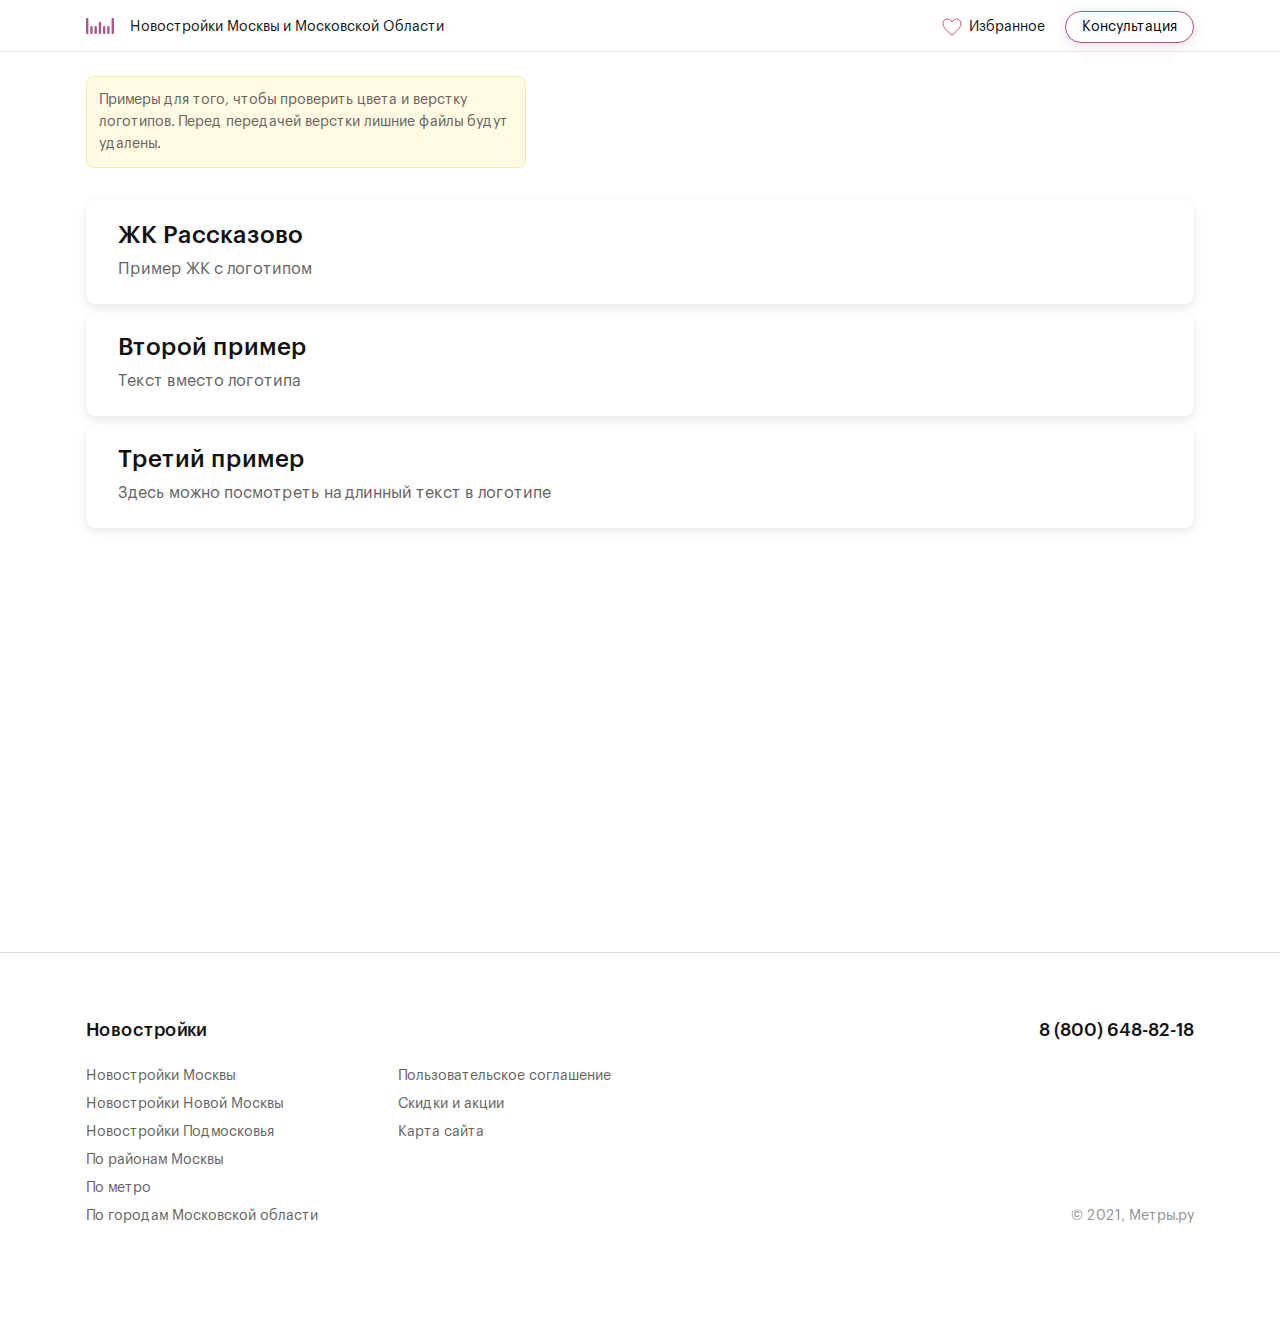
==== index.html @ 0f38384b "deploy" ====
<!DOCTYPE html>
<html lang="ru">
<head>
  <meta charset="utf-8">
  <meta http-equiv="X-UA-Compatible" content="IE=edge">
  <title>Home page</title>
  <meta name="theme-color" content="#fff">
  <meta name="apple-mobile-web-app-status-bar-style" content="black-translucent">
  <meta name="viewport"
        content="width=device-width, user-scalable=no, initial-scale=1.0, maximum-scale=1.0, minimum-scale=1.0">
  <link rel="shortcut icon" href="img/favicons/favicon.ico" type="image/x-icon">
  <link rel="icon" sizes="16x16" href="img/favicons/favicon-16x16.png" type="image/png">
  <link rel="icon" sizes="32x32" href="img/favicons/favicon-32x32.png" type="image/png">
  <link rel="apple-touch-icon-precomposed" href="img/favicons/apple-touch-icon-precomposed.png">
  <link rel="apple-touch-icon" href="img/favicons/apple-touch-icon.png">
  <link rel="apple-touch-icon" sizes="57x57" href="img/favicons/apple-touch-icon-57x57.png">
  <link rel="apple-touch-icon" sizes="60x60" href="img/favicons/apple-touch-icon-60x60.png">
  <link rel="apple-touch-icon" sizes="72x72" href="img/favicons/apple-touch-icon-72x72.png">
  <link rel="apple-touch-icon" sizes="76x76" href="img/favicons/apple-touch-icon-76x76.png">
  <link rel="apple-touch-icon" sizes="114x114" href="img/favicons/apple-touch-icon-114x114.png">
  <link rel="apple-touch-icon" sizes="120x120" href="img/favicons/apple-touch-icon-120x120.png">
  <link rel="apple-touch-icon" sizes="144x144" href="img/favicons/apple-touch-icon-144x144.png">
  <link rel="apple-touch-icon" sizes="152x152" href="img/favicons/apple-touch-icon-152x152.png">
  <link rel="apple-touch-icon" sizes="167x167" href="img/favicons/apple-touch-icon-167x167.png">
  <link rel="apple-touch-icon" sizes="180x180" href="img/favicons/apple-touch-icon-180x180.png">
  <link rel="apple-touch-icon" sizes="1024x1024" href="img/favicons/apple-touch-icon-1024x1024.png">
  <link rel="stylesheet" href="styles/main.min.css">

  <style>
    .homeP {
      margin: 24px 0 0;
      padding: 12px;
      border: 1px solid #f5eca1;
      background-color: #FFFAE2;
      max-width: 440px;
      font-size: 14px;
      color: var(--grey-2);
      border-radius: 8px;
    }

    .homeLinks {
      padding: 32px 0;
    }

    .homeLink {
      display: block;
      padding: 24px 32px;
      box-shadow: 0 3px 10px rgba(0, 0, 0, 0.1);
      margin: 0 0 8px;
      border-radius: 10px;
    }

    .homeLink:hover {
      box-shadow: 0 5px 10px rgba(0, 0, 0, 0.2);
    }

    .homeLink h4 {
      font-size: 24px;
      margin: 0 0 12px;
    }

    .homeLink p {
      color: var(--grey-2);
    }

  </style>
</head>
<body>
  <header class="headerTop">
  <div class="container headerTop__container">
    <a class="headerTop__logo" href=".">
      <img class="headerTop__logoImg" src="./img/svg/logo-metres.svg" alt="logo">
      <span class="headerTop__logoText">Новостройки Москвы и Московской Области</span>
    </a>
    <div class="headerTop__linksContainer">

      <!-- .headerTop__favorites--hasItems  — класс для избранного, когда не пусто    -->
      <a class="headerTop__favorites" href="#favorites">
        <svg class="headerTop__favoritesIcon" width="23" height="22" viewBox="0 0 23 22" fill="none"
             xmlns="http://www.w3.org/2000/svg">
          <path
            d="M9.33194 7.00627L9.99971 7.97161L10.6675 7.00632C11.5132 5.78398 12.8676 5 14.3884 5C16.9134 5 19 7.16201 19 9.87815C19 10.9324 18.4944 12.1732 17.6078 13.5054C16.7329 14.82 15.5511 16.1289 14.3456 17.2998C13.1438 18.4672 11.9387 19.478 11.0322 20.1978C10.6083 20.5345 10.2511 20.8064 9.99191 21C9.73366 20.8131 9.37912 20.5511 8.9589 20.2263C8.0537 19.5265 6.85025 18.5401 5.65017 17.3896C4.4466 16.2358 3.26713 14.9366 2.39395 13.6134C1.51173 12.2765 1 11.0017 1 9.87811C1 8.09755 1.54506 6.90847 2.33022 6.1592C3.12593 5.39985 4.26516 5 5.6111 5C7.13235 5 8.48642 5.78398 9.33194 7.00627Z"
            stroke="#B0558C"/>
          <path
            class="headerTop__favoritesIconDot"
            d="M22 4.5C22 6.433 20.433 8 18.5 8C16.567 8 15 6.433 15 4.5C15 2.567 16.567 1 18.5 1C20.433 1 22 2.567 22 4.5Z"
            fill="#EC3A3A" stroke="white" opacity="0" stroke-width="1.5"/>
        </svg>
        <span class="headerTop__favoritesText">Избранное</span>
      </a>
      <button class="headerTop__consultation">
        Консультация
      </button>
    </div>
  </div>
</header>

  <main>
    <div class="container">
      <p class="homeP">
        Примеры для того, чтобы проверить цвета и верстку логотипов. Перед передачей верстки лишние файлы будут удалены.
      </p>
      <div class="homeLinks">
        <a class="homeLink" href="jk-template.html">
          <h4>ЖК Рассказово</h4>
          <p>Пример ЖК с логотипом</p>
        </a>
        <a class="homeLink" href="test-jk-1.html">
          <h4>Второй пример</h4>
          <p>Текст вместо логотипа</p>
        </a>
        <a class="homeLink" href="test-jk-2.html">
          <h4>Третий пример</h4>
          <p>Здесь можно посмотреть на длинный текст в логотипе</p>
        </a>
      </div>
    </div>
  </main>
  <footer class="footer">
  <div class="container footer__container">

    <div class="footer__listsWrapper">
      <div class="footer__coreListWrapper">
        <span class="footer__listTitle">Новостройки</span>
        <ul class="footer__list">
          <li class="footer__listItem">
            <a class="footer__listLink" href="">Новостройки Москвы</a>
          </li>
          <li class="footer__listItem">
            <a class="footer__listLink" href="">Новостройки Новой Москвы</a>
          </li>
          <li class="footer__listItem">
            <a class="footer__listLink" href="">Новостройки Подмосковья</a>
          </li>
          <li class="footer__listItem">
            <a class="footer__listLink" href="">По районам Москвы</a>
          </li>
          <li class="footer__listItem">
            <a class="footer__listLink" href="">По метро</a>
          </li>
          <li class="footer__listItem">
            <a class="footer__listLink" href="">По городам Московской области</a>
          </li>
        </ul>
      </div>

      <div class="footer__extraListWrapper">
        <ul class="footer__list">
          <li class="footer__listItem">
            <a class="footer__listLink" href="">Пользовательское соглашение</a>
          </li>
          <li class="footer__listItem">
            <a class="footer__listLink" href="">Скидки и акции</a>
          </li>
          <li class="footer__listItem">
            <a class="footer__listLink" href="">Карта сайта</a>
          </li>
        </ul>
      </div>
    </div>

    <a class="footer__phone" href="+78006488218">8 (800) 648-82-18</a>

    <span class="footer__copy">&copy;&nbsp;2021, Метры.ру</span>
  </div>
</footer>

  <script src="js/main.min.js"></script>
  <script src="js/homepage.min.js"></script>
  <script src="js/vendor.min.js"></script>
</body>
</html>
---- styles/main.min.css ----
html{line-height:1.15;-webkit-text-size-adjust:100%}main{display:block;overflow-x:hidden;min-height:100vh;padding:0 0 64px}h1{font-size:2em}hr{box-sizing:content-box;height:0;overflow:visible}code,kbd,pre,samp{font-family:monospace,monospace;font-size:1em}a{background-color:transparent;color:inherit;text-decoration:none}abbr[title]{border-bottom:none;text-decoration:underline;-webkit-text-decoration:underline dotted;text-decoration:underline dotted}b,strong{font-weight:bolder}small{font-size:80%}sub,sup{font-size:75%;line-height:0;position:relative;vertical-align:baseline}sub{bottom:-.25em}img{border-style:none;display:block;max-width:100%}button,input,optgroup,select,textarea{font-family:inherit;font-size:100%;line-height:1.15;margin:0}button,input{overflow:visible}button,select{text-transform:none}[type=button],[type=reset],[type=submit],button{-webkit-appearance:button}[type=button]::-moz-focus-inner,[type=reset]::-moz-focus-inner,[type=submit]::-moz-focus-inner,button::-moz-focus-inner{border-style:none;padding:0}[type=button]:-moz-focusring,[type=reset]:-moz-focusring,[type=submit]:-moz-focusring,button:-moz-focusring{outline:ButtonText dotted 1px}legend{box-sizing:border-box;color:inherit;display:table;max-width:100%;padding:0;white-space:normal}progress{vertical-align:baseline}textarea{overflow:auto}[type=checkbox],[type=radio]{box-sizing:border-box;padding:0}[type=number]::-webkit-inner-spin-button,[type=number]::-webkit-outer-spin-button{height:auto}[type=search]{-webkit-appearance:textfield;outline-offset:-2px}[type=search]::-webkit-search-decoration{-webkit-appearance:none}::-webkit-file-upload-button{-webkit-appearance:button;font:inherit}details{display:block}summary{display:list-item}[hidden],template{display:none}@font-face{font-family:'Graphik LCG';font-style:normal;font-weight:600;src:url(../fonts/GraphikLCG-Semibold.woff2) format("woff2"),url(../fonts/GraphikLCG-Semibold.woff) format("woff")}@font-face{font-family:'Graphik LCG';font-style:normal;font-weight:500;src:url(../fonts/GraphikLCG-Medium.woff2) format("woff2"),url(../fonts/GraphikLCG-Medium.woff) format("woff")}@font-face{font-family:'Graphik LCG';font-style:normal;font-weight:400;src:url(../fonts/GraphikLCG-Regular.woff2) format("woff2"),url(../fonts/GraphikLCG-Regular.woff) format("woff")}:root{--hover-percentage:50%;--disable-precentage:60%;--main-color:hsl(324, 37%, 51%);--main-shadow:0 3px 12px rgba(176, 85, 140, 0.2);--jk-color:hsl(324, 37%, 51%);--jk-color-hover:hsl(324, 37%, var(--hover-percentage));--jk-color-disable:hsl(324, 37%, var(--disable-precentage));--grey-1:#121212;--grey-2:#656161;--grey-3:#919191;--grey-4:#D6D6D6;--grey-5:#eaeaea;--grey-6:rgba(222, 222, 222, 0.9);--white:#FFF;--grey-shadow:0 3px 10px rgba(0, 0, 0, 0.1)}body.rasskazovo{--jk-color:hsl(43, 64%, 44%);--jk-color-hover:hsl(43, 64%, var(--hover-percentage));--jk-color-disable:hsl(43, 64%, var(--disable-precentage));--jk-color-shadow:0 3px 12px hsla(43, 64%, 44%, 30%)}body.testJk-1{--jk-color:hsl(187, 63%, 57%);--jk-color-hover:hsl(187, 63%, var(--hover-percentage));--jk-color-disable:hsl(187, 63%, var(--disable-precentage));--jk-color-shadow:0 3px 12px hsla(187, 63%, 57%, 30%)}body.testJk-2{--jk-color:hsl(4, 86%, 54%);--jk-color-hover:hsl(4, 86%, var(--hover-percentage));--jk-color-disable:hsl(4, 86%, var(--disable-precentage));--jk-color-shadow:0 3px 12px hsla(4, 86%, 54%, 30%)}*,::after,::before{box-sizing:border-box;padding:0;margin:0}body{margin:0;font-family:'Graphik LCG',sans-serif;font-size:16px;line-height:22px;-webkit-font-smoothing:antialiased;-moz-osx-font-smoothing:grayscale;color:var(--grey-1)}body.lock{overflow:hidden}.container{max-width:1172px;padding:0 32px;margin:0 auto}h1,h2,h3,h4,h5,h6{font-weight:500;margin:0}ul{list-style:none}button{cursor:pointer;background:0 0;border:none;outline:0}button:active{color:inherit}sup{top:-.5em;font-size:.7em}fieldset{padding:0;border:none}.swiper-container .swiper-button-next.swiper-button-disabled,.swiper-container .swiper-button-prev.swiper-button-disabled{opacity:.5}.swiper-container>*,.swiper-container>*>*,.swiper-container>*>*>*{-webkit-user-select:none;-moz-user-select:none;-ms-user-select:none;user-select:none}.container .swiper-button-next,.container .swiper-button-prev{width:38px;height:38px;border-radius:50%}.container .swiper-button-next::after,.container .swiper-button-prev::after{content:none}.baseDoubleRangeInput .noUi-target{background:var(--grey-4);border:none;box-shadow:none;padding:0 28px 0 12px;height:1px}.baseDoubleRangeInput .noUi-horizontal .noUi-handle{width:16px;height:16px;border:none;background-color:var(--jk-color);border-radius:50%;box-shadow:none;outline:0;cursor:pointer;transition:transform .15s,background-color .15s}.baseDoubleRangeInput .noUi-horizontal .noUi-handle::after,.baseDoubleRangeInput .noUi-horizontal .noUi-handle::before{content:none}.baseDoubleRangeInput .noUi-horizontal .noUi-handle:hover{background-color:var(--jk-color-hover);transform:scale(1.2)}.baseDoubleRangeInput .noUi-connect{background:var(--jk-color)}.markList{display:flex;flex-direction:column;margin:24px 0}.markList__item{position:relative;margin:8px 0;padding-left:16px}.markList__item::before{content:"";position:absolute;left:0;top:10px;width:5px;height:5px;background-color:var(--grey-1);border-radius:50%}.showHideContent{overflow-y:hidden;transition:height .4s ease-in-out}.showHideBtn{padding:8px 0}.showHideBtn svg{transition:transform .15s}.showHideBtn--show svg{transform:rotate(-180deg)}.baseSelect{position:relative;width:100%}.baseSelect--open .baseSelect__title{color:var(--jk-color)}.baseSelect--open .baseSelect__arrow{transform:rotate(-180deg)}.baseSelect--open .baseSelect__dropdown{visibility:visible;opacity:1;z-index:2;transform:translateY(0)}.baseSelect--open .baseSelect__btn,.baseSelect--open .baseSelect__btn:hover{border-color:var(--jk-color)}.baseSelect--open .baseSelect__btn:hover .baseSelect__sortIcon>rect,.baseSelect--open .baseSelect__sortIcon>rect{fill:var(--jk-color)}.baseSelect__title{position:absolute;left:12px;top:-9px;font-size:14px;line-height:18px;color:var(--grey-3);padding:0 4px;background-color:var(--white)}.baseSelect__btn{display:flex;justify-content:space-between;align-items:center;padding:19px 16px 16px;border:1px solid var(--grey-4);border-radius:4px;width:100%;height:56px;transition:border-color .15s}.baseSelect__btn:hover{border-color:var(--grey-3)}.baseSelect__btn:hover .baseSelect__sortIcon>rect{fill:var(--grey-3)}.baseSelect__btnText{white-space:nowrap;margin-right:10px}.baseSelect__sortWrapper{display:flex;align-items:center}.baseSelect__sortIcon{margin-right:8px}.baseSelect__sortIcon--down{transform:rotate(180deg)}.baseSelect__sortIcon>rect{transition:fill .15s}.baseSelect__arrow{transition:transform .15s}.baseSelect__dropdown{position:absolute;right:0;min-width:100%;width:auto;max-height:300px;overflow-y:auto;padding:8px 16px;margin:8px 0 0;border-radius:4px;border:1px solid var(--grey-4);background-color:var(--white);visibility:hidden;opacity:0;z-index:-1;box-shadow:0 4px 6px rgba(0,0,0,.15);transform:translateY(-50px);transition:transform .15s,opacity .15s}.baseSelect__option{display:flex;justify-content:space-between;align-items:center;font-size:14px;line-height:18px;cursor:pointer;padding:8px 0}.baseSelect__option:hover{color:var(--jk-color)}.baseSelect__optionText{white-space:nowrap;margin-right:16px}.baseSelect__optionCheckIcon{display:none}.baseSelect__option--selected .baseSelect__optionCheckIcon{display:block}.checkboxItem__input{position:absolute;z-index:-1;opacity:0}.checkboxItem__label{display:inline-flex;justify-content:center;align-items:center;max-height:36px;min-width:36px;-webkit-user-select:none;-moz-user-select:none;-ms-user-select:none;user-select:none;cursor:pointer;padding:6px;border-radius:4px;transition:background-color .15s,color .15s}.checkboxItem__input:checked+.checkboxItem__label{background-color:var(--jk-color);color:var(--white)}.checkboxItem__input:not(:disabled):not(:checked)+.checkboxItem__label:hover{background-color:var(--grey-5)}.checkboxItem__input:not(:disabled):checked+.checkboxItem__label:hover{background-color:var(--jk-color-hover)}.baseCheckboxGroup{position:relative;display:flex;justify-content:center;height:56px;padding:10px 16px;border:1px solid var(--grey-4);border-radius:4px;width:100%;transition:border-color .15s}.baseCheckboxGroup__title{position:absolute;left:12px;top:-9px;font-size:14px;line-height:18px;color:var(--grey-3);padding:0 4px;background-color:var(--white)}.baseCheckboxGroup__item{flex:0 1 100%;width:auto;max-width:128px}.baseCheckboxGroup__item:not(:last-child){margin-right:4px}.baseCheckboxGroup__item>label{width:100%}.baseDoubleRangeInput{position:relative;display:flex;padding:19px 16px 16px;border:1px solid var(--grey-4);border-radius:4px;width:100%;height:56px}.baseDoubleRangeInput__title{position:absolute;left:12px;top:-9px;font-size:14px;line-height:18px;color:var(--grey-3);padding:0 4px;background-color:var(--white)}.baseDoubleRangeInput__maxValue,.baseDoubleRangeInput__minValue{display:flex;flex:0 0 50%}.baseDoubleRangeInput__minValue{padding-right:12px;border-right:1px solid var(--grey-4)}.baseDoubleRangeInput__maxValue{padding-left:12px}.baseDoubleRangeInput__input{width:100%;outline:0;border:none;text-align:center}.baseDoubleRangeInput__slider{position:absolute;width:100%;bottom:0;left:0}.baseBubbleItem__input{position:absolute;z-index:-1;opacity:0}.baseBubbleItem__label{display:inline-flex;justify-content:center;align-items:center;max-height:36px;min-width:36px;-webkit-user-select:none;-moz-user-select:none;-ms-user-select:none;user-select:none;cursor:pointer;padding:4px 12px;border-radius:24px;box-shadow:var(--grey-shadow);transition:background-color .15s,color .15s,box-shadow .15s}.baseBubbleItem__input:checked+.baseBubbleItem__label{background-color:var(--jk-color);color:var(--white)}.baseBubbleItem__input:not(:disabled):not(:checked)+.baseBubbleItem__label:hover{box-shadow:var(--jk-color-shadow)}.baseBubbleItem__input:not(:disabled):checked+.baseBubbleItem__label:hover{background-color:var(--jk-color-hover)}.baseTooltip{position:relative;display:inline-block;cursor:pointer}.baseTooltip:hover .baseTooltip__text{visibility:visible}.baseTooltip__text{font-size:14px;line-height:18px;visibility:hidden;text-align:center;width:-webkit-max-content;width:-moz-max-content;width:max-content;background-color:var(--grey-1);color:var(--white);border-radius:4px;padding:6px 12px;position:absolute;z-index:11;bottom:125%;left:50%;transform:translateX(-50%);box-shadow:var(--grey-shadow)}.baseTooltip__text::after{content:"";position:absolute;top:100%;left:50%;margin-left:-6px;border-width:6px;border-style:solid;border-color:var(--grey-1) transparent transparent transparent}.basePagination{display:flex;justify-content:center;align-items:center}.basePagination__item{border-radius:50%}.basePagination__item:not(:last-child){margin-right:4px}.basePagination__item:hover .basePagination__link{background-color:#f5f5f5}.basePagination__item--active{border:1px solid var(--jk-color);box-shadow:var(--jk-color-shadow)}.basePagination__item--active:hover .basePagination__link{background-color:var(--white)}.basePagination__item--disable .basePagination__link>svg>path{stroke:var(--grey-4)}.basePagination__link{display:flex;justify-content:center;align-items:center;width:43px;height:43px;border-radius:50%}.flatCard{position:relative;border-radius:10px;padding:48px 24px 12px;box-shadow:var(--grey-shadow);transition:box-shadow .15s}.flatCard:hover{box-shadow:var(--jk-color-shadow)}.flatCard--decoration .flatCard__decorIcon{display:block}.flatCard--stock .flatCard__pricePurchaseValue{color:var(--jk-color)}.flatCard--stock .flatCard__pricePurchase .flatCard__priceProp{text-decoration:line-through}.flatCard__planWrapper{padding:0 8px;height:236px;margin:0 0 32px}.flatCard__planImage{width:100%;height:100%;-o-object-fit:contain;object-fit:contain;-o-object-position:center;object-position:center}.flatCard__link::after{content:"";position:absolute;top:0;right:0;bottom:0;left:0}.flatCard__title{font-size:20px;margin:0 0 4px}.flatCard__date{font-size:14px;line-height:18px;color:var(--grey-3)}.flatCard__infoList{display:flex;padding:16px 0;border-bottom:1px solid var(--grey-4);margin:0 0 12px}.flatCard__infoItem{display:flex;flex-direction:column}.flatCard__infoItem:not(:last-child){margin-right:32px}.flatCard__infoItemProp,.flatCard__infoItemValue{font-size:14px;line-height:18px}.flatCard__infoItemProp{color:var(--grey-3);margin:0 0 4px}.flatCard__price{display:flex;justify-content:space-between;font-size:14px;line-height:18px}.flatCard__priceHypothec,.flatCard__pricePurchase{display:flex;flex-direction:column}.flatCard__priceProp{color:var(--grey-3);margin:0 0 4px}.flatCard__pricePurchaseValue{font-size:18px;font-weight:500}.flatCard__priceHypothecValue{color:var(--grey-3)}.flatCard__decorIcon{display:none;position:absolute;left:24px;top:24px}.flatCard__favoriteBtn{position:absolute;top:16px;right:16px}.flatListItem{position:relative;display:flex;align-items:center;width:100%;padding:16px 80px 16px 32px;transition:box-shadow .15s}.flatListItem:not(:last-child){border-bottom:1px solid var(--grey-5)}.flatListItem>*{flex:0 0 auto}.flatListItem:hover{box-shadow:var(--jk-color-shadow);z-index:1}.flatListItem--decoration .flatListItem__decorIcon{display:block}.flatListItem--stock .flatListItem__pricePurchaseValue{color:var(--jk-color)}.flatListItem--stock .flatListItem__priceProp{text-decoration:line-through;font-weight:500}.flatListItem__planWrapper{width:90px;height:74px;margin-right:16px}.flatListItem__planImage{width:100%;height:100%;-o-object-fit:contain;object-fit:contain;-o-object-position:center;object-position:center}.flatsListItem__link{flex-shrink:1;min-width:208px;width:33%;margin-right:16px}.flatsListItem__link::after{content:"";position:absolute;top:0;right:0;bottom:0;left:0}.flatsListItem__title{font-size:18px;line-height:26px}.flatsListItem__decorationText{color:var(--grey-3)}.flatListItem__infoList{display:flex;min-width:322px;width:39.7%;margin-right:16px}.flatListItem__infoItem{flex:0 0 auto}.flatListItem__infoItem:not(:last-child){margin-right:16px}.flatListItem__infoItem--date{width:154px;text-align:center}.flatListItem__infoItem--building{text-align:center;min-width:64px;width:27.7%}.flatListItem__infoItem--floor{min-width:72px;width:25.2%}.flatListItem__infoItemMobValue{display:none}.flatListItem__price{text-align:right;width:132px}.flatListItem__pricePurchase{position:relative;display:flex;flex-direction:column}.flatListItem__priceProp{font-size:14px;line-height:18px;color:var(--grey-3);position:absolute;right:0;top:-22px}.flatListItem__pricePurchaseValue{font-size:18px;line-height:26px}.flatListItem__priceHypothec,.flatListItem__pricePropMob{display:none}.flatListItem__decorIcon,.flatListItem__favoriteBtn{position:absolute}.flatListItem__decorIcon{display:none;left:10px;top:5px;width:34px;height:34px}.flatListItem__decorIcon svg{width:100%;height:100%}.flatListItem__favoriteBtn{right:32px}.favoriteButton{display:flex;justify-content:center;align-items:center;padding:8px;border-radius:50%}.favoriteButton:hover{background-color:#f5f5f5}.favoriteButton:active{background-color:var(--grey-5)}.favoriteButton__path{transition:fill .15s}.favoriteButton--active .favoriteButton__path{fill:var(--jk-color)}.headerTop{border-bottom:1px solid var(--grey-5);max-height:52px}.headerTop__container,.headerTop__favorites,.headerTop__linksContainer{display:flex;align-items:center}.headerTop__container{justify-content:space-between;padding-top:11px;padding-bottom:9px}.headerTop__logo{display:flex;align-items:flex-start;margin-right:24px}.headerTop__logo:hover .headerTop__logoText{color:var(--main-color)}.headerTop__logoImg{margin-right:16px}.headerTop__consultation,.headerTop__favoritesText,.headerTop__logoText{font-size:14px;line-height:18px}.headerTop__favoritesText,.headerTop__logoText{transition:color .15s}.headerTop__favorites{margin-right:20px}.headerTop__favorites:hover .headerTop__favoritesText{color:var(--main-color)}.headerTop__favoritesIcon{margin:0 4px 4px 0}.headerTop__favorites--hasItems .headerTop__favoritesIconDot{opacity:1}.headerTop__consultation{font-size:14px;line-height:18px;border:1px solid var(--main-color);background-color:var(--white);box-shadow:var(--main-shadow);border-radius:50px;transition:background-color .15s,color .15s;padding:6px 16px}.headerTop__consultation:hover{background-color:var(--main-color);color:var(--white)}.jkHeader__container,.jkHeader__menuList,.jkHeader__menuWrapper{display:flex;align-items:center}.jkHeader__container{justify-content:space-between;height:94px}.jkHeader__logo{margin-right:24px}.jkHeader__logoImage{height:60px;margin:0 0 16px}.jkHeader__logoText{display:inline-block;font-size:21px;line-height:110%;font-weight:600;max-width:164px;transition:color .15s}.jkHeader__logoText:hover{color:var(--jk-color)}.jkHeader__container>a,.jkHeader__menuItem{font-weight:500;transition:color .15s}.jkHeader__container>a:hover,.jkHeader__menuItem:hover{color:var(--jk-color)}li.jkHeader__menuItem:not(:last-child){margin-right:24px}.jkHeader__mobileOptions{display:none}.jkAnchorsNav{position:fixed;top:0;left:0;width:100%;background-color:var(--white);padding:12px 0 0;box-shadow:0 4px 4px rgba(0,0,0,.15);z-index:20;transform:translateY(-120%);transition:transform .15s}.jkAnchorsNav--show{transform:translateY(0)}.jkAnchorsNav__title{display:inline-block;font-size:24px;line-height:130%;font-weight:500}.jkAnchorsNav__list{display:flex;color:var(--grey-2)}.jkAnchorsNav__item.swiper-slide{width:unset}.jkAnchorsNav__item{border-bottom:2px solid transparent}.jkAnchorsNav__item:hover{border-color:var(--grey-4)}.jkAnchorsNav__itemLink{display:inline-block;padding:8px 0}.jkAnchorsNav__item--active{color:var(--jk-color);border-color:var(--jk-color)}.jkAnchorsNav__item--active:hover{border-color:var(--jk-color)}.jkPreviewWrapper{display:flex;flex-direction:column;align-items:center;padding:0 32px}.jkPreview{position:relative;overflow:hidden;width:100%;max-width:1600px;min-height:400px;height:calc(100vh - 94px - 53px - 16px);background:var(--jk-color) no-repeat center;background-size:cover;border-radius:10px}.jkPreview::before{content:"";position:absolute;left:0;bottom:0;width:100%;height:50%;background:linear-gradient(180deg,rgba(0,0,0,0) 0,rgba(0,0,0,.7) 50%)}.jkPreview__container{position:relative;height:100%;display:flex;justify-content:space-between;align-items:flex-end;padding-bottom:44px;z-index:1}.jkPreview__info{max-width:680px;color:var(--white)}.jkPreview__heading{font-size:34px;line-height:120%;margin:0 0 24px}.jkPreview__descr{font-size:18px;line-height:26px;color:var(--grey-6);max-width:532px;margin:0 0 26px}.jkPreview__featuresItem,.jkPreview__featuresList{display:flex}.jkPreview__featuresItem:not(:last-child){margin-right:24px;padding-right:24px;border-right:1px solid var(--grey-3)}.jkPreview__featuresIcon{width:24px;margin-right:12px}.jkPreview__featuresIcon svg{width:100%;height:auto}.jkPreview__featuresTitle{display:inline-block;font-size:20px;line-height:27px;font-weight:500;margin:0 0 4px}.jkPreview__featuresDescr{font-size:14px;line-height:18px}.jkPreview__btn{font-size:20px;font-weight:500;text-align:center;color:var(--white);background-color:var(--jk-color);box-shadow:var(--jk-color-shadow);border-radius:50px;transition:background-color .15s;padding:20px 40px;box-shadow:0 3px 28px var(--jk-color)}.jkPreview__btn:hover{background-color:var(--jk-color-hover)}.jkPreview__descrMobile{display:none}.jkTriggers{padding:30px 0}.jkTriggers__list{display:flex}.jkTriggers__item{flex:0 0 auto;width:calc(25% - 3px);box-shadow:var(--grey-shadow);transition:box-shadow .15s}.jkTriggers__item:not(:last-child){margin-right:4px}.jkTriggers__item:hover{box-shadow:var(--jk-color-shadow)}.jkTriggers__link{position:relative;display:flex;flex-direction:column;padding:8px 16px}.jkTriggers__icon{position:absolute;width:12px;height:12px;background-color:var(--jk-color);right:16px;top:10px}.jkTriggers__item--st .jkTriggers__icon{top:8px;border-radius:50%}.jkTriggers__item--1k .jkTriggers__icon,.jkTriggers__item--2k .jkTriggers__icon{transform:rotate(45deg)}.jkTriggers__item--2k .jkTriggers__icon::before{position:absolute;width:12px;height:12px;background-color:var(--jk-color);content:"";left:-12px;top:12px}.jkTriggers__item--3k .jkTriggers__icon{transform:rotate(45deg)}.jkTriggers__item--3k .jkTriggers__icon::after,.jkTriggers__item--3k .jkTriggers__icon::before{position:absolute;width:12px;height:12px;background-color:var(--jk-color);content:""}.jkTriggers__item--3k .jkTriggers__icon::before{left:-12px;top:12px}.jkTriggers__item--3k .jkTriggers__icon::after{left:-24px;top:24px}.jkTriggers__title{font-size:20px;line-height:27px;margin:0 0 4px}.jkTriggers__area{font-size:14px;line-height:18px;color:var(--grey-2);margin:0 0 36px}.jkTriggers__price{font-size:14px;line-height:18px}.jkTriggers__priceNum{font-size:40px;line-height:40px;font-weight:600}.textBlock__head{display:flex;justify-content:space-between;align-items:flex-start;margin:0 0 8px;max-width:1016px}.textBlock__heading{font-size:34px;line-height:120%;max-width:538px}.textBlock__videoBtn{display:flex;align-items:center}.textBlock__videoBtn:hover .textBlock__videoIcon{background-color:var(--jk-color);background-image:url("data:image/svg+xml,%3Csvg width='14' height='16' viewBox='0 0 14 16' fill='none' xmlns='http://www.w3.org/2000/svg'%3E%3Cpath d='M13.2754 7.99998L0.861596 15.1671L0.861597 0.832876L13.2754 7.99998Z' fill='%23fff'/%3E%3C/svg%3E%0A")}.textBlock__videoBtn:hover .textBlock__videoText{border-bottom-color:transparent}.textBlock__videoIcon{position:relative;width:59px;height:59px;margin-right:20px;border:1px solid var(--jk-color);border-radius:50%;box-shadow:var(--jk-color-shadow);transition:background-color .15s,background-image .15s;background:var(--white) no-repeat 51% 50%;background-image:url("data:image/svg+xml,%3Csvg width='14' height='16' viewBox='0 0 14 16' fill='none' xmlns='http://www.w3.org/2000/svg'%3E%3Cpath d='M13.2754 7.99998L0.861596 15.1671L0.861597 0.832876L13.2754 7.99998Z' fill='%23121212'/%3E%3C/svg%3E%0A")}.textBlock__videoText{font-size:18px;line-height:26px;color:var(--jk-color);border-bottom:1px dashed var(--jk-color)}.textBlock__videoText:hover{border-bottom-color:transparent}.textBlock__content{font-size:18px;line-height:26px;color:var(--grey-2);max-width:824px;padding:0 0 12px;margin:0 0 8px}.textBlock__p{margin:24px 0}.textBlock__rating{display:flex;justify-content:space-between;align-items:flex-start;width:520px;padding:24px 0 32px;color:var(--grey-1)}.textBlock__ratingTitle{font-size:20px;line-height:27px;font-weight:500;margin:0 0 8px}.textBlock__ratingWrapper{display:flex;align-items:center}.textBlock__ratingGroup{position:relative;width:91px;height:18px;background-image:url(../img/svg/star-outline.svg);background-repeat:repeat-x;margin-right:10px}.textBlock__ratingInput{position:absolute;width:1px;height:1px;overflow:hidden;clip:rect(0 0 0 0)}.textBlock__ratingStar{position:absolute;top:0;left:0;margin:0;height:18px;background-repeat:repeat-x;cursor:pointer}.textBlock__ratingStar:nth-of-type(1){z-index:5;width:18px}.textBlock__ratingStar:nth-of-type(2){z-index:4;width:calc(18px * 2)}.textBlock__ratingStar:nth-of-type(3){z-index:3;width:calc(18px * 3)}.textBlock__ratingStar:nth-of-type(4){z-index:2;width:calc(18px * 4)}.textBlock__ratingStar:nth-of-type(5){z-index:1;width:calc(18px * 5)}.textBlock__ratingInput:checked+.textBlock__ratingStar,.textBlock__ratingStar:hover{background-image:url(../img/svg/star-fill.svg)}.textBlock__ratingStar:hover~.textBlock__ratingStar{background-image:url(../img/svg/star-outline.svg)}.textBlock__ratingInfo{font-size:14px;line-height:18px}.textBlock__ratingLink{font-size:14px;line-height:18px;border:1px solid var(--main-color);background-color:var(--white);box-shadow:var(--main-shadow);border-radius:50px;transition:background-position .15s,background-image .15s,color .15s,background-color .15s;padding:6px 32px 6px 16px;background:url("data:image/svg+xml,%3Csvg width='13' height='19' viewBox='0 0 13 19' fill='none' xmlns='http://www.w3.org/2000/svg'%3E%3Cpath d='M4 14.1068L9 9.10681L4 4.10681' stroke='%23B0558C' stroke-width='1.5'/%3E%3C/svg%3E%0A") 93% no-repeat}.textBlock__ratingLink:hover{background-color:var(--main-color);color:var(--white);background-image:url("data:image/svg+xml,%3Csvg width='13' height='19' viewBox='0 0 13 19' fill='none' xmlns='http://www.w3.org/2000/svg'%3E%3Cpath d='M4 14.1068L9 9.10681L4 4.10681' stroke='%23fff' stroke-width='1.5'/%3E%3C/svg%3E%0A");background-position:96%}.textBlock__toOfficialText{font-size:16px;color:var(--grey-1);margin:0 0 4px}.textBlock__toOfficialLink{font-size:16px;color:var(--main-color);border-bottom:1px dashed var(--main-color)}.textBlock__toOfficialLink:hover{border-bottom-color:transparent}.textBlock__showHide{font-size:18px;line-height:26px;color:var(--jk-color)}.tableInfo{max-width:860px}.tableInfo__item{display:flex;font-size:18px;line-height:26px;border-bottom:1px solid var(--grey-4);padding:10px 0}.tableInfo__item:first-child{border-bottom-color:var(--jk-color)}.tableInfo__prop{color:var(--grey-3);width:288px;margin-right:16px}.swiper-container.sliderBlock{width:100%;height:100%;overflow:unset}.swiper-container.sliderBlock .swiper-container-horizontal>.swiper-pagination-bullets,.swiper-container.sliderBlock .swiper-pagination-custom,.swiper-container.sliderBlock .swiper-pagination-fraction{width:auto;left:calc(50% - 30px);top:566px;bottom:auto}.sliderBlock__slide{background-size:cover;background-position:center;opacity:.5}.sliderBlock__slide--visible{opacity:1}.sliderBlock__slideImage{width:100%;-o-object-fit:cover;object-fit:cover;-o-object-position:center;object-position:center;height:620px;border-radius:10px}.sliderBlock__slideText{font-size:14px;line-height:18px;color:var(--grey-2);max-width:540px;margin:16px 0 0}.swiper-container .sliderBlock__btnNext,.swiper-container .sliderBlock__btnPrev{background-color:var(--jk-color);top:45%;transition:background-color .15s}.swiper-container .sliderBlock__btnNext:hover,.swiper-container .sliderBlock__btnPrev:hover{background-color:var(--jk-color-hover)}.swiper-container .sliderBlock__btnNext{right:-18px}.swiper-container .sliderBlock__btnPrev{left:-18px}.sliderBlock__pagination{font-size:14px;line-height:18px;background-color:var(--white);padding:6px 16px;border-radius:10px}.videoModal{position:fixed;width:100%;height:100%;top:0;left:0;opacity:0;background:rgba(0,0,0,.7);-webkit-backdrop-filter:blur(4px);backdrop-filter:blur(4px);visibility:hidden;overflow-y:scroll;min-height:280px;transition:visibility .15s,opacity .15s;z-index:50}.videoModal--open{opacity:1;visibility:visible}.videoModal--open .videoModal__content{opacity:1;transform:translate(0,0)}.videoModal__body{display:flex;justify-content:center;align-items:center;padding:64px;min-height:100%;max-width:1500px;margin:0 auto;box-shadow:0 0 35px rgba(0,0,0,.15)}.videoModal__content{position:relative;width:100%;background-color:var(--white);opacity:0;transform:translate(0,100%);transition:transform .15s,opacity .15s;height:0;padding-top:56%}.videoModal__content iframe{position:absolute;top:0;left:0;width:100%;height:100%}.videoModal__close{position:absolute;top:4px;right:-40px}.jkAbout{padding:56px 0;border-top:83px solid transparent;margin-top:-83px}.jkAbout__textBlock{margin:0 0 64px}.jkAbout__tableInfo{margin:0 0 100px}.jkAdvantages{padding:56px 0;border-top:83px solid transparent;margin-top:-83px}.jkAdvantages__head{display:flex;justify-content:space-between;align-items:flex-end;margin:0 0 32px}.jkAdvantages__heading{font-size:34px;line-height:120%;-webkit-user-select:none;-moz-user-select:none;-ms-user-select:none;user-select:none}.jkAdvantages__navigation{display:flex;z-index:10}.swiper-button-next.jkAdvantages__btnNext,.swiper-button-prev.jkAdvantages__btnPrev{position:static;border:1px solid var(--jk-color);transition:background-color .15s}.swiper-button-next.jkAdvantages__btnNext>svg>path,.swiper-button-prev.jkAdvantages__btnPrev>svg>path{transition:stroke .15s}.swiper-button-next.jkAdvantages__btnNext:hover,.swiper-button-prev.jkAdvantages__btnPrev:hover{background-color:var(--jk-color)}.swiper-button-next.jkAdvantages__btnNext:hover>svg>path,.swiper-button-prev.jkAdvantages__btnPrev:hover>svg>path{stroke:var(--white)}.jkAdvantages__btnPrev{margin-right:12px}.swiper-container.jkAdvantages__slider{width:100%;height:100%;overflow:unset}.jkAdvantages__slide{opacity:.5}.jkAdvantages__slide--visible{opacity:1}.jkAdvantages__slideImage{width:100%;height:250px;-o-object-fit:cover;object-fit:cover;-o-object-position:center;object-position:center;border-radius:10px;margin:0 0 24px}.jkAdvantages__slideDescr,.jkAdvantages__slideTitle{padding-right:24px}.jkAdvantages__slideTitle{font-size:20px;line-height:27px;margin:0 0 8px}.jkAdvantages__slideDescr{color:var(--grey-2)}.jkPromo{padding:56px 0;border-top:83px solid transparent;margin-top:-83px}.jkPromo__heading{font-size:34px;line-height:120%;margin:0 0 32px}.jkPromo__list{display:flex;flex-wrap:wrap;margin:0 0 24px}.jkPromo__listItem{font-size:24px;line-height:130%;font-weight:500;flex:0 0 auto;width:calc(50% - 16px);border-radius:10px;box-shadow:var(--jk-color-shadow);transition:background-color .15s,color .15s}.jkPromo__listItem:nth-child(odd){margin:0 32px 32px 0}.jkPromo__listItem:nth-child(even){margin:0 0 32px}.jkPromo__listLink{display:inline-block;padding:32px;width:100%;height:100%}.jkPromo__help{display:flex;justify-content:space-between;align-items:center}.jkPromo__helpText{margin-right:32px}.jkPromo__helpLinks{display:flex;align-items:center;flex:0 0 auto}.jkPromo__helpPhone{font-size:18px;line-height:26px;color:var(--jk-color);border-bottom:1px dashed var(--jk-color);font-weight:500;margin-right:20px}.jkPromo__helpPhone:hover{border-bottom-color:transparent}.jkPromo__helpBtn{font-size:20px;font-weight:500;text-align:center;border:1px solid var(--jk-color);background-color:var(--white);box-shadow:var(--jk-color-shadow);border-radius:50px;transition:background-color .15s,color .15s;padding:20px 40px}.jkPromo__helpBtn:hover{background-color:var(--jk-color);color:var(--white)}.jkDocuments{padding:56px 0 112px;border-top:83px solid transparent;margin-top:-83px}.jkDocuments__heading{font-size:34px;line-height:120%;margin:0 0 32px}.jkDocuments__decsr{font-size:18px;line-height:26px}.jkDocuments__link{color:var(--jk-color);border-bottom:1px dashed var(--jk-color)}.jkDocuments__link:hover{border-bottom-color:transparent}.jkDeveloper{border-top:83px solid transparent;margin:-83px 0 56px;padding:100px 0;background-color:#f8f7f7;background-clip:padding-box}.jkDeveloper__container{position:relative}.jkDeveloper__heading{font-size:34px;line-height:120%;margin:0 0 32px}.jkDeveloper__subtitle{font-size:24px;line-height:140%;max-width:538px}.jkDeveloper__content{font-size:18px;line-height:26px;color:var(--grey-2);max-width:824px}.jkDeveloper__descr{margin:24px 0}.jkDeveloper__showHide{font-size:18px;line-height:26px;color:var(--jk-color)}.jkDeveloper__link{position:absolute;right:32px;top:0;display:flex;flex-direction:column;align-items:flex-end}.jkDeveloper__linkImage{width:100%;height:82px;-o-object-fit:contain;object-fit:contain;-o-object-position:right;object-position:right;margin:0 0 16px}.jkDeveloper__linkText{font-size:18px;line-height:26px;color:var(--jk-color);border-bottom:1px dashed var(--jk-color)}.jkDeveloper__linkText:hover{border-bottom-color:transparent}.jkOtherProjects{padding:56px 0;border-top:83px solid transparent;margin-top:-83px}.jkOtherProjects__heading{font-size:34px;line-height:120%;margin:0 0 32px}.jkOtherProjects__list{display:flex;flex-wrap:wrap}.jkOtherProjects__item{--ident:32px;flex:0 0 auto;width:calc(50% - var(--ident)/ 2);margin-bottom:32px}.jkOtherProjects__item:nth-child(odd){margin-right:var(--ident)}.jkOtherProjects__item:hover .jkOtherProjects__itemImage{transform:scale(1.06)}.jkOtherProjects__item:hover .jkOtherProjects__itemTitle{color:var(--jk-color)}.jkOtherProjects__itemImageWrapper{-webkit-mask-image:-webkit-radial-gradient(white,#000);position:relative;overflow:hidden;border-radius:10px;margin:0 0 24px;padding:0 0 60%}.jkOtherProjects__itemImage{position:absolute;top:0;left:0;-o-object-fit:cover;object-fit:cover;-o-object-position:center;object-position:center;width:100%;height:100%;transition:transform .15s}.jkOtherProjects__itemInfo{position:relative}.jkOtherProjects__itemTitle{font-size:20px;line-height:27px;transition:color .15s;max-width:310px;margin:0 0 4px}.jkOtherProjects__itemMetro{display:inline-block;position:relative;padding:0 12px 0 29px;margin:5px 0;background:url("data:image/svg+xml,%3Csvg width='21' height='21' viewBox='0 0 21 21' fill='none' xmlns='http://www.w3.org/2000/svg'%3E%3Cpath d='M17.3274 1.95703L10.6177 11.4849L3.76377 2.17867L0 17.7608H5.09335L6.02651 12.7773L10.5347 19.0433L15.0194 12.9146L15.9217 17.7884H21L17.3274 1.95703Z' fill='%23FF3342'/%3E%3C/svg%3E%0A") left center no-repeat}.jkOtherProjects__itemMetro::before{--size:3px;content:"";position:absolute;right:0;top:calc(50% - var(--size)/ 2);width:var(--size);height:var(--size);border-radius:50%;background-color:var(--grey-1)}.jkOtherProjects__itemTimeToMetro{display:inline-block;padding-left:24px;margin:5px 0;background:left center no-repeat}.jkOtherProjects__itemTimeToMetro--onFoot{background-image:url("data:image/svg+xml,%3Csvg width='21' height='21' viewBox='0 0 21 21' fill='none' xmlns='http://www.w3.org/2000/svg'%3E%3Cpath d='M13.854 11.0371L12.145 9.15913C12.0385 9.04222 11.9407 8.80132 11.9358 8.64339L11.8729 6.69481V6.63835C11.8729 6.33809 11.6276 6.09375 11.3262 6.09375H9.65318H8.98837C8.71901 6.09375 8.41849 6.28382 8.30386 6.52653L6.05172 11.2918C5.98939 11.4239 5.9832 11.5715 6.03422 11.7079C6.08525 11.844 6.18731 11.9515 6.32126 12.0103L6.65312 12.1561C6.72383 12.1871 6.79928 12.2029 6.87746 12.2029C7.09196 12.2029 7.29169 12.0815 7.38664 11.8936L8.44164 9.80284V11.9043C8.43727 11.9164 8.43089 11.9275 8.42688 11.9399L6.64401 17.5017C6.56983 17.7333 6.59243 17.9771 6.70779 18.1881C6.82315 18.399 7.01633 18.55 7.25215 18.6134L7.37133 18.6455C7.44933 18.6666 7.53025 18.6773 7.61153 18.6773C8.02175 18.6773 8.39444 18.4084 8.518 18.0232L10.1839 12.8263L10.7747 14.2678C10.9189 14.6195 11.0745 15.2352 11.1146 15.6128L11.3972 18.267C11.4426 18.692 11.7799 19.0004 12.1995 19.0004C12.2682 19.0004 12.338 18.9921 12.4067 18.9756L12.5268 18.9465C13.005 18.8312 13.3429 18.3418 13.28 17.8559L12.8614 14.6195C12.8082 14.2083 12.6301 13.5644 12.4644 13.1841L11.8991 11.8872C11.8918 11.8703 11.8815 11.8551 11.8731 11.8387V10.9599L12.8918 12.0194C12.9931 12.1248 13.1287 12.1829 13.2734 12.1829C13.4198 12.1829 13.5564 12.1237 13.6581 12.0163L13.8466 11.817C14.0481 11.6037 14.0516 11.254 13.854 11.0371Z' fill='%23121212'/%3E%3Cpath d='M10.3089 5.63205C11.3142 5.63205 12.1319 4.8174 12.1319 3.81593C12.1319 2.81465 11.3142 2 10.3089 2C9.30386 2 8.48633 2.81465 8.48633 3.81593C8.48615 4.8174 9.30386 5.63205 10.3089 5.63205Z' fill='%23121212'/%3E%3C/svg%3E%0A")}.jkOtherProjects__itemTimeToMetro--byCar{background-image:url("data:image/svg+xml,%3Csvg width='21' height='21' viewBox='0 0 21 21' fill='none' xmlns='http://www.w3.org/2000/svg'%3E%3Cg clip-path='url(%23clip0)'%3E%3Cpath d='M17.914 8.47736C17.8407 8.38786 17.7312 8.33563 17.6164 8.33563H16.1565C15.7963 7.3854 15.3269 6.45439 14.7934 6.10295C12.948 4.88886 8.05294 4.88886 6.20747 6.10295C5.6736 6.45477 5.20619 7.38694 4.844 8.33563H3.38414C3.26815 8.33563 3.15907 8.38786 3.08648 8.47736C3.01351 8.56646 2.98432 8.68438 3.00813 8.79768L3.22437 9.84546C3.26124 10.0241 3.41871 10.1516 3.60037 10.1516H4.03284C3.61535 10.6332 3.41295 11.2397 3.41026 11.8465C3.40757 12.5963 3.69217 13.2738 4.21259 13.7531C4.21835 13.7581 4.22411 13.7616 4.22949 13.7666V15.2326C4.22949 15.5503 4.48758 15.8087 4.8056 15.8087H6.15216C6.47017 15.8087 6.72827 15.5503 6.72827 15.2326V14.6434H14.2719V15.2326C14.2719 15.5503 14.53 15.8087 14.848 15.8087H16.1945C16.5118 15.8087 16.7706 15.5503 16.7706 15.2326V13.7954C17.3229 13.2895 17.5868 12.5936 17.5903 11.8988C17.5926 11.2712 17.3809 10.6424 16.9389 10.1508H17.4001C17.5826 10.1508 17.74 10.0233 17.7762 9.84431L17.9928 8.79691C18.015 8.68438 17.987 8.56723 17.914 8.47736ZM6.84004 7.06508C8.31104 6.0968 12.6891 6.0968 14.1593 7.06508C14.4451 7.25251 14.8126 8.01031 15.1495 8.93826H5.85066C6.18673 8.01069 6.55428 7.25328 6.84004 7.06508ZM5.11708 11.991C5.11708 11.3649 5.62483 10.8579 6.25048 10.8579C6.87691 10.8579 7.38388 11.3649 7.38388 11.991C7.38388 12.617 6.87691 13.1244 6.25048 13.1244C5.62483 13.1244 5.11708 12.617 5.11708 11.991ZM14.7646 13.1244C14.139 13.1244 13.6312 12.617 13.6312 11.991C13.6312 11.3649 14.139 10.8579 14.7646 10.8579C15.3911 10.8579 15.898 11.3649 15.898 11.991C15.898 12.617 15.3903 13.1244 14.7646 13.1244Z' fill='black'/%3E%3C/g%3E%3Cdefs%3E%3CclipPath id='clip0'%3E%3Crect width='15' height='15' fill='white' transform='translate(3 3)'/%3E%3C/clipPath%3E%3C/defs%3E%3C/svg%3E%0A")}.jkOtherProjects__itemPrice{position:absolute;right:0;top:0;font-size:20px;line-height:27px;font-weight:500}.flatsHead{padding:48px 0;border-top:1px solid var(--grey-5)}.flatsHead__heading{font-size:34px;line-height:120%;max-width:704px}.flatsFiltersForm__hidden{position:absolute;opacity:0;clip:rect(0 0 0 0);height:1px;transition:height .15s,opacity .15s}.flatsFiltersForm--full .flatsFiltersForm__hidden{position:static;opacity:1;clip:unset;height:auto}.flatsFiltersForm__wrapper{display:flex;flex-direction:column}.flatsFiltersForm__group{display:flex}.flatsFiltersForm__group>*{flex:0 0 auto;margin:16px 0 24px}.flatsFiltersForm__group>:not(:last-child){margin-right:16px}.flatsFiltersForm__building{width:21.4%}.flatsFiltersForm__rooms{width:254px}.flatsFiltersForm__area,.flatsFiltersForm__floor{width:120px}.flatsFiltersForm__price{width:308px}.flatsFiltersForm__decoration,.flatsFiltersForm__layoutType,.flatsFiltersForm__windowView{width:21.4%}.flatsFiltersForm__date{width:31.4%}.flatsFiltersForm__bubbleList{display:flex;flex-wrap:wrap;margin:0 0 12px}.flatsFiltersForm__bubbleItem{margin:0 12px 12px 0}.flatsFiltersForm__bubbleItem:last-child{margin-right:0}.flatsFiltersForm__showHideWrapper{overflow:visible}.flatsFiltersForm__options{display:flex;justify-content:space-between;align-items:center}.flatsFiltersForm__clearBtn,.flatsFiltersForm__showHideBtn{display:flex;align-items:center}.flatsFiltersForm__clearBtn>span,.flatsFiltersForm__showHideBtn>span{transition:color .15s}.flatsFiltersForm__clearBtn:hover,.flatsFiltersForm__showHideBtn:hover{color:var(--jk-color)}.flatsFiltersForm__showHideBtn>svg{margin-left:4px;transition:transform .15s}.flatsFiltersForm__showHideBtn--show>svg{margin-right:4px;transform:rotate(-180deg)}.flatsFiltersForm__clearBtn>span{margin-left:8px}.flatsFiltersModal{display:none;flex-direction:column;position:fixed;top:0;left:0;width:100%;height:100%;min-height:300px;overflow-y:auto;background-color:var(--white);z-index:50;transform:translateX(-100%);transition:transform .15s}.flatsFiltersModal--open{transform:translateX(0)}.flatsFiltersModal__header{position:sticky;left:0;top:0;background-color:var(--white);width:100%;padding:32px 0;border-bottom:1px solid var(--grey-5);z-index:50}.flatsFiltersModal__headerContainer{display:flex;justify-content:space-between;align-items:center}.flatsFiltersModal__clearBtn{color:var(--grey-3)}.flatsFiltersModal__body{padding:40px 0 48px}.flatsFiltersModal__footer{padding:12px 0 36px;justify-self:flex-end}.flatsFiltersModal__button{font-size:20px;line-height:27px;font-weight:500;color:var(--white);padding:20px 32px;width:100%;background-color:var(--jk-color);border-radius:30px;box-shadow:0 3px 25px var(--jk-color)}.flatsFilters__deskotopContainer{margin:0 0 32px}.flatsFilters__mobileContainer{display:none}.flatsFilters__options{display:flex;justify-content:space-between;align-items:center;padding:32px 0;border-top:1px solid var(--grey-5)}.flatsFilters__optionsCount{font-size:24px;line-height:130%;font-weight:700}.flatsFilters__optionsWrapper{position:relative;display:flex}.flatsFilters__sortSelectWrapper{position:relative;min-width:240px;margin-right:24px}.flatsFilters__viewToggler{display:flex}.flatsFilters__viewTogglerBtn{display:flex;justify-content:center;align-items:center;width:56px;height:56px;border:1px solid var(--grey-4);transition:background-color .15s,border-color .15s}.flatsFilters__viewTogglerBtn:first-child{border-radius:4px 0 0 4px}.flatsFilters__viewTogglerBtn:last-child{border-radius:0 4px 4px 0}.flatsFilters__viewTogglerBtn svg>rect{transition:stroke .15s}.flatsFilters__viewTogglerBtn:hover{border-color:var(--grey-3)}.flatsFilters__viewTogglerBtn--active{background-color:var(--jk-color);border-color:var(--jk-color)}.flatsFilters__viewTogglerBtn--active svg>rect{stroke:var(--white)}.flatsFilters__viewTogglerBtn--active:hover{background-color:var(--jk-color-hover);border-color:var(--jk-color-hover)}.flatsFilters__viewTogglerBtn~.flatsFilters__viewTogglerBtn{margin-left:-1px}.flatsCardList{transform:translateX(25px);opacity:0;transition:transform .2s ease-out,opacity .2s ease-out}.flatsCardList.currentFlatsListMode{transform:translateX(0);opacity:1}.flatsCardList__list{display:flex;flex-wrap:wrap;width:100%}.flatsCardList__item{flex:0 0 auto;width:calc((100% - 64px)/ 3);margin:0 0 32px}.flatsCardList__item:not(:nth-child(3n+3)){margin-right:32px}.flatsList{transform:translateX(-25px);opacity:0;transition:transform .2s ease-out,opacity .2s ease-out}.flatsList.currentFlatsListMode{transform:translateX(0);opacity:1}.flatsList__list{border-radius:10px;box-shadow:var(--grey-shadow);margin:0 0 32px}.flatsList__titles{position:relative;display:flex;font-size:14px;line-height:18px;color:var(--grey-3);padding:16px 80px 16px 32px;border-bottom:1px solid var(--grey-5)}.flatsList__title{flex:0 0 auto}.flatsList__title:not(:last-child){margin-right:16px}.flatsList__title--plan{width:90px}.flatsList__title--rooms{flex-shrink:1;min-width:208px;width:33%}.flatsList__titleWrapper{flex:0 0 auto;display:flex;min-width:322px;width:39.7%;margin-right:16px}.flatsList__titleWrapper>*{flex:0 0 auto}.flatsList__titleWrapper>:not(:last-child){margin-right:16px}.flatsList__title--date{width:154px;text-align:center}.flatsList__title--building{text-align:center;min-width:64px;width:27.7%}.flatsList__title--floor{min-width:72px;width:25.2%}.flatsList__title--price{text-align:right;width:132px}.flatsList__listItem:last-child{border-radius:0 0 10px 10px}.flatsBottom{padding:16px 0 32px}.flatsBottom__container{display:flex;align-items:center}.flatsBottom__pagination{width:100%;margin:0 auto}.flatsBottom__up{justify-self:flex-end;display:flex;align-items:center;justify-content:center;width:40px;height:40px;background-color:var(--jk-color);border-radius:50%;transition:background-color .15s}.flatsBottom__up:hover{background-color:var(--jk-color-hover)}.jkMobileMenu{display:none;flex-direction:column;justify-content:space-between;position:fixed;top:0;left:0;width:100%;height:100%;min-height:300px;overflow-y:auto;background-color:var(--white);z-index:50;transform:translateX(-100%);transition:transform .15s}.jkMobileMenu--open{transform:translateX(0)}.jkMobileMenu__header{padding:24px 0;border-bottom:1px solid var(--grey-5);margin:0 0 56px}.jkMobileMenu__close{width:24px;height:24px}.jkMobileMenu__close svg{width:100%;height:100%}.jkMobileMenu__headerContainer{display:flex;justify-content:space-between;align-items:center}.jkMobileMenu__logoImage{-o-object-fit:contain;object-fit:contain;-o-object-position:left;object-position:left;width:100%;height:56px}.jkMobileMenu__logoText{display:inline-block;font-size:24px;line-height:130%;font-weight:600;max-width:300px}.jkMobileMenu__body{height:100%;margin:0 0 56px}.jkMobileMenu__listItem{font-size:24px;line-height:130%;font-weight:500}.jkMobileMenu__listItem:not(:last-child){margin:0 0 24px}.jkMobileMenu__footer{padding:32px 0}.jkMobileMenu__phone{font-size:24px;line-height:130%;font-weight:500}.footer{padding:64px 0 100px;border-top:1px solid var(--grey-4);font-size:14px;line-height:18px}.footer__container{position:relative}.footer__listsWrapper{display:flex}.footer__coreListWrapper{flex:0 0 auto;width:296px;margin-right:16px}.footer__extraListWrapper{flex:0 0 auto;padding:50px 0 0}.footer__listTitle{font-size:18px;line-height:26px;display:inline-block;font-weight:500;margin:0 0 24px}.footer__list{color:var(--grey-2)}.footer__listItem:not(:last-child){margin:0 0 10px}.footer__listItem:hover{color:var(--main-color)}.footer__phone{font-size:18px;line-height:26px;font-weight:500;position:absolute;right:32px;top:0;transition:color .15s}.footer__phone:hover{color:var(--main-color)}.footer__copy{position:absolute;right:32px;bottom:0;color:var(--grey-3)}@media all and (max-width:1166px){.flatsFiltersForm__group--top{flex-wrap:wrap}.flatsFiltersForm__group--top>:nth-child(2){margin-right:0}.flatsFiltersForm__building,.flatsFiltersForm__rooms{width:calc(50% - 8px)}.flatsFiltersForm__area,.flatsFiltersForm__floor,.flatsFiltersForm__price{width:calc((100% - 32px)/ 3)}.flatsFiltersForm__date,.flatsFiltersForm__decoration,.flatsFiltersForm__layoutType,.flatsFiltersForm__windowView{width:calc((100% - 48px)/ 4)}}@media all and (max-width:1126px){.jkHeader__menuItem{font-size:13px}.jkHeader__menuItem:not(:last-child){margin-right:14px}}@media all and (max-width:984px){main{padding:0 0 32px}.flatCard .baseTooltip__text{display:none}.flatListItem{position:relative;flex-direction:column;align-items:flex-start;width:100%;padding:16px 40px 16px 106px}.flatListItem:hover{box-shadow:unset}.flatListItem__planWrapper{position:absolute;left:0;top:16px}.flatsListItem__link{width:100%;margin:0 0 8px}.flatListItem__infoList{flex-wrap:wrap;min-width:unset;width:68%;margin-right:16px}.flatListItem__infoItem{position:relative;flex:0 0 auto}.flatListItem__infoItem:not(:last-child){margin-right:20px}.flatListItem__infoItem:not(:last-child)::after{content:"";position:absolute;width:4px;height:4px;background-color:var(--grey-3);border-radius:50%;top:calc(50% - 2px);right:-12px}.flatListItem__infoItem--building,.flatListItem__infoItem--date,.flatListItem__infoItem--floor{text-align:left;width:auto;min-width:unset}.flatListItem__infoItemMobValue{display:inline-block}.flatListItem__price{position:absolute;right:48px;top:calc(50% - 11px)}.flatListItem__decorIcon{left:0}.flatListItem__favoriteBtn{right:0;top:calc(50% - 16px)}.jkHeader__container{height:70px}.jkHeader__logoText{max-width:300px;font-size:20px}.jkHeader__logoImage{height:48px;margin:0 0 8px}.jkHeader__container>a,.jkHeader__menuList{display:none}.jkHeader__mobileMenu,.jkHeader__mobileOptions,.jkHeader__mobileOptions>a{display:flex;align-items:center}.jkHeader__mobileOptions>a{width:22px;height:22px;margin-right:12px}.jkHeader__mobileOptions>a svg{width:100%;height:auto}.jkHeader__mobileMenu{width:26px;height:16px}.jkHeader__mobileMenuLine{position:relative;width:100%;height:2px;background-color:var(--jk-color)}.jkHeader__mobileMenuLine::after,.jkHeader__mobileMenuLine::before{content:"";position:absolute;right:0;width:20px;height:2px;background-color:var(--jk-color)}.jkHeader__mobileMenuLine::before{top:-6px}.jkHeader__mobileMenuLine::after{bottom:-6px}.jkPreview{position:relative}.jkPreview__container{flex-direction:column;justify-content:flex-end;align-items:unset;padding:0 16px 36px}.jkPreview__info{max-width:unset;margin:0 0 24px}.jkPreview__featuresWrapper{width:100%;overflow-x:scroll;padding-bottom:8px}.jkPreview__featuresList{width:640px}.jkTriggers__list{flex-wrap:wrap}.jkTriggers__item{width:calc(50% - 12px)}.jkTriggers__item:nth-child(odd){margin:0 24px 24px 0}.jkTriggers__item:nth-child(even){margin:0 0 24px}.textBlock__head{flex-direction:column;justify-content:flex-start}.textBlock__heading{margin:0 0 24px}.tableInfo__item{justify-content:space-between}.tableInfo__prop{width:auto;margin-right:16px}.swiper-container.sliderBlock .swiper-container-horizontal>.swiper-pagination-bullets,.swiper-container.sliderBlock .swiper-pagination-custom,.swiper-container.sliderBlock .swiper-pagination-fraction{top:350px}.swiper-container .sliderBlock__btnNext,.swiper-container .sliderBlock__btnPrev{display:none}.sliderBlock__slideImage{height:396px}.jkAbout{padding:4px 0 64px}.jkAbout__textBlock{margin:0 0 36px}.jkAbout__tableInfo{margin:0 0 64px}.jkAdvantages{padding:4px 0 64px}.swiper-button-next.jkAdvantages__btnNext,.swiper-button-prev.jkAdvantages__btnPrev{display:none}.jkPromo{padding:4px 0 64px}.jkPromo__listItem{width:100%}.jkPromo__listItem:nth-child(even),.jkPromo__listItem:nth-child(odd){margin:0 0 16px}.jkPromo__help{flex-direction:column;justify-content:flex-start;align-items:flex-start}.jkPromo__helpText{margin:0 0 12px}.jkPromo__helpLinks{flex-direction:column;align-items:flex-start;width:100%}.jkPromo__helpPhone{margin:0 0 36px}.jkPromo__helpBtn{width:100%}.jkDocuments{padding:4px 0 0}.jkDeveloper{margin:0;padding:64px 0}.jkDeveloper__heading{margin:0 0 24px}.jkDeveloper__link{position:static;right:unset;top:unset;align-items:flex-start;margin:48px 0 0}.jkDeveloper__linkImage{-o-object-position:left;object-position:left;margin:0 0 16px}.jkOtherProjects{padding:64px 0}.jkOtherProjects__item{--ident:24px;width:calc(50% - var(--ident)/ 2)}.jkOtherProjects__item:nth-child(odd){margin-right:var(--ident)}.jkOtherProjects__itemLoaction{margin:0 0 12px}.jkOtherProjects__itemTitle{max-width:unset}.jkOtherProjects__itemPrice{position:static;right:unset;top:unset}.flatsHead{padding:48px 0 40px}.flatsFiltersForm__group--top>:nth-child(4){margin-right:0}.flatsFiltersForm__group--bottom{flex-direction:column;margin:0 0 8px}.flatsFiltersForm__building,.flatsFiltersForm__date,.flatsFiltersForm__decoration,.flatsFiltersForm__layoutType,.flatsFiltersForm__price,.flatsFiltersForm__rooms,.flatsFiltersForm__windowView{width:100%}.flatsFiltersForm__area,.flatsFiltersForm__floor{width:calc(50% - 8px)}.flatsFiltersForm__options{justify-content:center;padding:16px 0 0;margin:24px 0 0;border-top:1px solid var(--grey-4)}.flatsFiltersForm__clearBtn{display:none}.flatsFiltersModal{display:flex}#sort-desktop,.flatsFilters__deskotopContainer{display:none}.flatsFilters__mobileContainer{display:flex;justify-content:space-between;padding:0 0 12px;z-index:10;transition:box-shadow .15s}.flatsFilters__mobileContainer .flatsFilters__sortSelectWrapper{margin:0;min-width:unset}.flatsFilters__mobileContainer .flatsFilters__sortSelect .baseSelect__btn{border:none;padding-right:0}.flatsFilters__mobileContainer--fixed{position:fixed;width:100%;background-color:var(--white);left:0;top:0;padding:0 32px;border-bottom:1px solid var(--grey-4);box-shadow:var(--grey-shadow)}.flatsFilters__mobileFilterBtn{padding-left:28px;background:url("data:image/svg+xml,%3Csvg width='20' height='20' viewBox='0 0 20 20' fill='none' xmlns='http://www.w3.org/2000/svg'%3E%3Cpath d='M19.1667 15.8333H16.9475C16.5867 14.6325 15.4833 13.75 14.1667 13.75C12.85 13.75 11.7475 14.6325 11.3859 15.8333H0.83332C0.37332 15.8333 0 16.2067 0 16.6667C0 17.1267 0.37332 17.5 0.83332 17.5H11.3858C11.7466 18.7008 12.85 19.5833 14.1666 19.5833C15.4833 19.5833 16.5858 18.7008 16.9475 17.5H19.1666C19.6275 17.5 20 17.1267 20 16.6667C20 16.2067 19.6275 15.8333 19.1667 15.8333ZM14.1667 17.9167C13.4775 17.9167 12.9167 17.3559 12.9167 16.6667C12.9167 15.9775 13.4775 15.4167 14.1667 15.4167C14.8559 15.4167 15.4167 15.9775 15.4167 16.6667C15.4167 17.3559 14.8558 17.9167 14.1667 17.9167Z' fill='%23121212'/%3E%3Cpath d='M19.1667 2.50001H16.9475C16.5858 1.29919 15.4833 0.416687 14.1667 0.416687C12.85 0.416687 11.7475 1.29919 11.3858 2.50001H0.83332C0.37332 2.50001 0 2.87333 0 3.33333C0 3.79333 0.37332 4.16665 0.83332 4.16665H11.3858C11.7475 5.36751 12.85 6.25001 14.1667 6.25001C15.4834 6.25001 16.5859 5.36751 16.9475 4.16669H19.1667C19.6275 4.16669 20 3.79337 20 3.33337C20 2.87337 19.6275 2.50001 19.1667 2.50001ZM14.1667 4.58333C13.4775 4.58333 12.9167 4.02251 12.9167 3.33333C12.9167 2.64415 13.4775 2.08333 14.1667 2.08333C14.8559 2.08333 15.4167 2.64415 15.4167 3.33333C15.4167 4.02251 14.8558 4.58333 14.1667 4.58333Z' fill='%23121212'/%3E%3Cpath d='M19.1667 9.16668H8.61418C8.2525 7.96586 7.15 7.08336 5.83336 7.08336C4.51672 7.08336 3.41418 7.96586 3.05254 9.16668H0.83332C0.37332 9.16668 0 9.54 0 10C0 10.46 0.37332 10.8333 0.83332 10.8333H3.0525C3.41418 12.0341 4.51668 12.9166 5.83332 12.9166C7.14996 12.9166 8.2525 12.0341 8.61414 10.8333H19.1666C19.6275 10.8333 20 10.46 20 10C20 9.54 19.6275 9.16668 19.1667 9.16668ZM5.83332 11.25C5.14414 11.25 4.58332 10.6892 4.58332 10C4.58332 9.31082 5.14414 8.75 5.83332 8.75C6.5225 8.75 7.08332 9.31082 7.08332 10C7.08332 10.6892 6.5225 11.25 5.83332 11.25Z' fill='%23121212'/%3E%3C/svg%3E%0A") left center no-repeat}.flatsFilters__options{padding:12px 0}.flatsFilters__options .flatsFilters__sortSelectWrapper{display:none}.flatsFilters__optionsCount{font-size:16px;font-weight:400}.flatsFilters__viewTogglerBtn{width:42px;height:42px;padding:10px}.flatsCardList__item{width:calc((100% - 24px)/ 2);margin:0 0 24px}.flatsCardList__item:not(:nth-child(3n+3)){margin-right:unset}.flatsCardList__item:not(:nth-child(2n)){margin-right:24px}.flatsList__list{border-radius:unset;box-shadow:unset;margin:0 0 32px}.flatsList__titles{display:none}.jkMobileMenu{display:flex}.footer{padding:64px 0}.footer__coreListWrapper{width:50%}.footer__phone{right:auto;left:calc(50% + 16px)}}@media all and (max-width:678px){.flatsCardList__item{width:100%}.flatsCardList__item:not(:nth-child(2n)){margin-right:unset}}@media all and (max-width:596px){.container{padding:0 16px}.markList{margin:16px 0}.markList__item{margin:6px 0}.baseSelect__title{font-size:12px;line-height:16px;left:8px}.baseSelect__btn{font-size:14px;line-height:18px;padding:16px 12px;height:50px}.checkboxItem__label{font-size:14px;line-height:18px;max-height:28px;min-width:28px;padding:4px}.baseCheckboxGroup__title{font-size:12px;line-height:16px;left:8px}.baseCheckboxGroup{height:50px;padding:12px}.baseCheckboxGroup__item:not(:last-child){margin-right:12px}.baseDoubleRangeInput__title{font-size:12px;line-height:16px;left:8px}.baseDoubleRangeInput{position:relative;display:flex;padding:16px;border:1px solid var(--grey-5);border-radius:4px;width:100%;height:50px}.baseDoubleRangeInput__input{font-size:14px;line-height:18px}.baseBubbleItem__label{font-size:14px;line-height:18px;max-height:30px;min-width:30px;padding:4px 12px}.flatCard{padding:38px 16px 12px}.flatCard__planWrapper{height:200px;margin:0 0 16px}.flatCard__title{font-size:18px}.flatCard__decorIcon{top:16px;left:16px}.flatListItem__pricePurchaseValue,.flatsListItem__title{font-size:16px;line-height:22px}.flatListItem{padding:16px 0 16px 58px}.flatListItem__infoList,.flatsListItem__decorationText{font-size:12px;line-height:16px}.flatListItem__planWrapper{width:50px;height:50px;margin-right:8px}.flatListItem__planImage{-o-object-position:top center;object-position:top center}.flatListItem__infoList{width:100%;margin:0 0 28px}.flatListItem__infoItem{margin:2px 0}.flatListItem__price{display:flex;align-items:baseline;position:static;right:unset;top:unset;width:100%;text-align:left}.flatListItem__pricePurchase{flex:0 0 auto;margin-right:12px;width:114px}.flatListItem__priceProp,.flatListItem__pricePropMob{font-size:12px;line-height:16px;right:unset;left:0;top:-20px}.flatListItem__pricePropMob{position:absolute;color:var(--grey-3);display:inline-block}.flatListItem__priceHypothec{position:relative;display:flex;flex-direction:column}.flatListItem__priceHypothecProp,.flatListItem__priceHypothecValue{font-size:12px;line-height:16px}.flatListItem__priceHypothecProp{color:var(--grey-3);left:0;top:-20px;position:absolute}.flatListItem__decorIcon{width:24px;height:24px}.flatListItem__favoriteBtn{right:0;top:8px}.headerTop{max-height:40px}.headerTop__container{padding-top:8px;padding-bottom:8px}.headerTop__favoritesText,.headerTop__logoText{display:none}.headerTop__favorites{display:inline-block;width:20px;height:20px;margin-right:12px}.headerTop__favoritesIcon{width:100%;height:100%;margin-right:0}.headerTop__consultation{font-size:12px;line-height:16px;padding:3px 12px}.jkHeader__container{height:60px}.jkHeader__logoText{font-size:18px;max-width:204px}.jkHeader__logoImage{height:42px;margin:0 0 8px}.jkAnchorsNav__title{font-size:18px}.jkPreviewWrapper{padding:0}.jkPreview__heading{font-size:26px;margin:0 0 16px}.jkPreview__descr,.jkPreview__featuresTitle{font-size:16px;line-height:22px}.jkPreview__btn{font-size:18px;padding:16px 32px}.jkPreview{border-radius:0;height:calc(100vh - 94px - 40px - 70px)}.jkPreview__container{padding:0 16px 24px}.jkPreview__descr{display:none}.jkPreview__info{margin:0 0 16px}.jkPreview__featuresList{width:580px}.jkPreview__featuresItem:not(:last-child){margin-right:12px;padding-right:12px}.jkPreview__featuresIcon{margin-right:8px}.jkPreview__descrMobile{display:block;font-size:14px;line-height:18px;padding:24px 0 0}.jkTriggers__title{font-size:16px;line-height:22px}.jkTriggers__item{width:100%}.jkTriggers__item:not(:last-child){margin:0 0 16px}.jkTriggers__area{margin:0 0 12px}.textBlock__heading{font-size:26px}.textBlock__content,.textBlock__ratingTitle,.textBlock__showHide,.textBlock__videoText{font-size:16px;line-height:22px}.textBlock__head{margin:0}.textBlock__videoIcon{width:36px;height:36px;margin-right:12px;background-image:url("data:image/svg+xml,%3Csvg width='9' height='10' viewBox='0 0 9 10' fill='none' xmlns='http://www.w3.org/2000/svg'%3E%3Cpath d='M8.04004 4.95996L0.54004 9.29009L0.54004 0.629833L8.04004 4.95996Z' fill='%23121212'/%3E%3C/svg%3E%0A")}.textBlock__videoText{font-size:18px;line-height:26px;color:var(--jk-color);border-bottom:1px dashed var(--jk-color)}.textBlock__videoText:hover{border-bottom-color:transparent}.textBlock__rating{flex-direction:column;justify-content:flex-start;width:100%;padding:0 0 24px}.textBlock__ratingFieldset{margin:0 0 18px}.tableInfo__item{font-size:16px;line-height:22px;flex-direction:column;justify-content:flex-start;padding:0;border:none}.tableInfo__item:not(:last-child){margin:0 0 16px}.tableInfo__prop{margin:0 0 4px}.swiper-container.sliderBlock .swiper-container-horizontal>.swiper-pagination-bullets,.swiper-container.sliderBlock .swiper-pagination-custom,.swiper-container.sliderBlock .swiper-pagination-fraction{top:178px}.sliderBlock__slideImage{height:220px}.videoModal__body{padding:16px}.videoModal__close{position:absolute;top:-40px;right:0}.jkAbout,.jkAdvantages{padding:0 0 48px}.jkAdvantages__heading{font-size:26px}.jkAdvantages__slideTitle{font-size:16px;line-height:22px}.jkAdvantages__slideImage{height:180px;margin:0 0 16px}.jkAdvantages__slideDescr{font-size:14px;line-height:18px}.jkPromo{padding:0 0 48px}.jkPromo__heading{font-size:26px}.jkPromo__listItem{font-size:18px}.jkPromo__helpPhone{font-size:16px;line-height:22px;margin:0 0 24px}.jkPromo__helpBtn{font-size:18px;padding:16px 32px}.jkPromo__listItem:nth-child(even),.jkPromo__listItem:nth-child(odd){margin:0 0 12px}.jkPromo__listLink{padding:16px}.jkDocuments{padding:0}.jkDocuments__heading{font-size:26px}.jkDocuments__decsr{font-size:16px;line-height:22px}.jkDocuments__link{display:block;width:-webkit-fit-content;width:-moz-fit-content;width:fit-content;margin:12px 0 0}.jkDeveloper__heading{font-size:26px}.jkDeveloper__content,.jkDeveloper__linkText,.jkDeveloper__showHide{font-size:16px;line-height:22px}.jkDeveloper{border-top:63px solid transparent;padding:48px 0}.jkDeveloper__subtitle{font-size:18px;line-height:24px}.jkDeveloper__descr{margin:16px 0}.jkDeveloper__link{flex-direction:row-reverse;justify-content:space-between;align-items:center;margin:24px 0 0}.jkDeveloper__linkImage{width:-webkit-fit-content;width:-moz-fit-content;width:fit-content;height:67px;margin:0 0 0 20px}.jkDeveloper__linkText{border:none;-webkit-text-decoration:1px dashed;text-decoration:1px dashed;-webkit-text-decoration-line:underline;text-decoration-line:underline;-webkit-text-decoration-style:dashed}.jkOtherProjects{padding:48px 0}.jkOtherProjects__heading{font-size:26px;margin:0 0 28px}.jkOtherProjects__itemPrice,.jkOtherProjects__itemTitle{line-height:22px;font-size:18px}.jkOtherProjects__item{width:100%;margin:unset}.jkOtherProjects__item:not(:last-child){margin:0 0 24px}.jkOtherProjects__itemImageWrapper{margin:0 0 16px}.jkOtherProjects__itemLoaction{margin:0 0 6px;font-size:14px;line-height:18px}.jkOtherProjects__itemTitle{margin:0 0 4px}.jkOtherProjects__itemMetro{padding:0 12px 0 29px}.jkOtherProjects__itemMetro::before{--size:3px;content:"";position:absolute;right:0;top:calc(50% - var(--size)/ 2);width:var(--size);height:var(--size);border-radius:50%;background-color:var(--grey-1)}.flatsHead__heading{font-size:26px}.flatsHead{padding:40px 0 20px}.flatsFiltersForm__group>*{margin:16px 0 10px}.flatsFiltersForm__bubbleList{margin:0}.flatsFiltersForm__showHideBtn{font-size:14px}.flatsFiltersForm__options{padding:0;border:none}.flatsFiltersForm__bubbleItem{margin:0 8px 8px 0}.flatsFiltersModal__button{font-size:16px;line-height:22px}.flatsFiltersModal__header{padding:16px 0}.flatsFiltersModal__clearBtn{font-size:14px}.flatsFiltersModal__close{width:16px;height:16px}.flatsFiltersModal__close svg{width:100%;height:100%}.flatsFiltersModal__body{padding:8px 0 36px}.flatsFilters__optionsCount{font-size:14px}.flatsFilters__mobileContainer--fixed{padding:0 16px}.flatsCardList__item{margin:0 0 16px}.flatsBottom__up{display:none}.jkMobileMenu__listItem,.jkMobileMenu__logoText,.jkMobileMenu__phone{font-size:18px}.jkMobileMenu__header{padding:12px 0;margin:0 0 36px}.jkMobileMenu__close{width:16px;height:16px}.jkMobileMenu__logoImage{height:36px}.jkMobileMenu__logoText{max-width:204px}.jkMobileMenu__listItem:not(:last-child){margin:0 0 12px}.jkMobileMenu__footer{padding:24px 0}.footer__listTitle,.footer__phone{font-size:16px;line-height:22px}.footer{font-size:12px;padding:48px 0}.footer__container{padding:46px 16px}.footer__listsWrapper{flex-direction:column}.footer__listTitle{font-size:14px;margin:0 0 16px}.footer__coreListWrapper{width:100%}.footer__extraListWrapper{padding:36px 0 0}.footer__listItem:not(:last-child){margin:0 0 12px}.footer__copy,.footer__phone{right:auto;left:16px}}@media all and (max-width:596px) and (max-width:596px){.textBlock__videoText{font-size:16px;line-height:22px}}
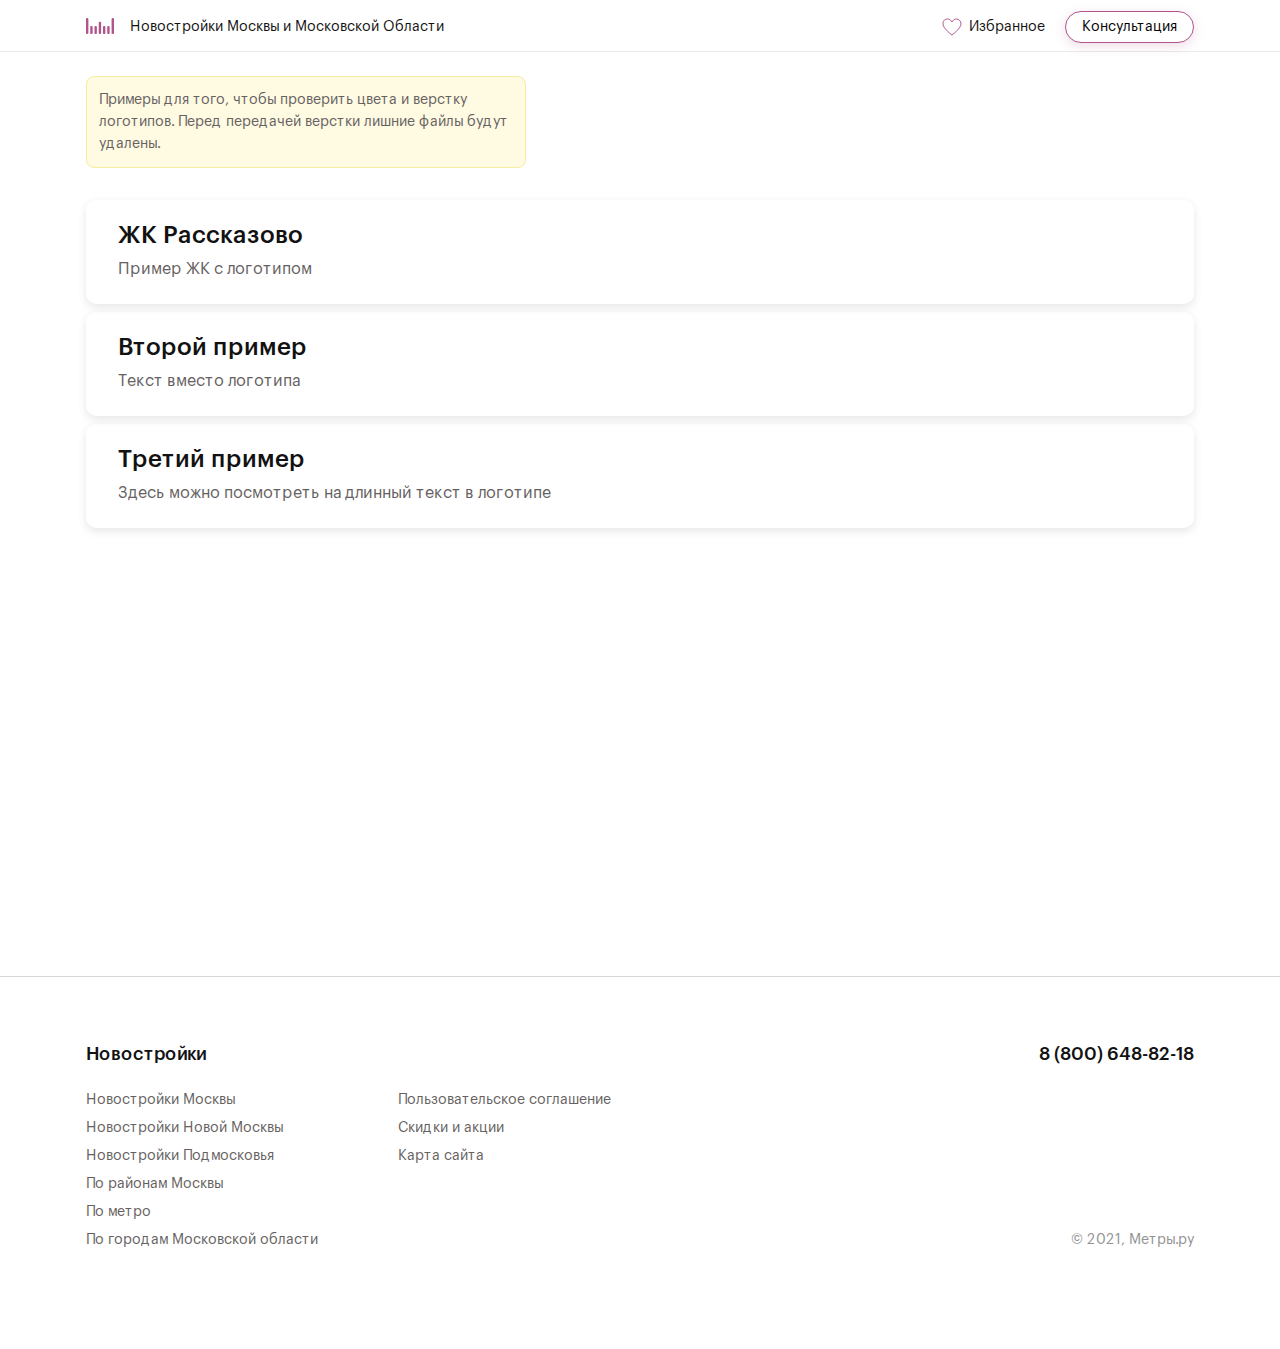
==== commit 44d591f7: "deploy" ====
--- a/index.html
+++ b/index.html
@@ -24,7 +24,7 @@
   <link rel="apple-touch-icon" sizes="167x167" href="img/favicons/apple-touch-icon-167x167.png">
   <link rel="apple-touch-icon" sizes="180x180" href="img/favicons/apple-touch-icon-180x180.png">
   <link rel="apple-touch-icon" sizes="1024x1024" href="img/favicons/apple-touch-icon-1024x1024.png">
-  <link rel="stylesheet" href="styles/main.min.css">
+  <link rel="stylesheet" href="styles/erycftegnruc.min.css">
 
   <style>
     .homeP {
--- a/styles/erycftegnruc.min.css
+++ b/styles/erycftegnruc.min.css
@@ -0,0 +1 @@
+html{line-height:1.15;-webkit-text-size-adjust:100%}main{display:block;min-height:100vh;padding:0 0 64px}h1{font-size:2em}hr{box-sizing:content-box;height:0;overflow:visible}code,kbd,pre,samp{font-family:monospace,monospace;font-size:1em}a{background-color:transparent;color:inherit;text-decoration:none}abbr[title]{border-bottom:none;text-decoration:underline;-webkit-text-decoration:underline dotted;text-decoration:underline dotted}b,strong{font-weight:bolder}small{font-size:80%}sub,sup{font-size:75%;line-height:0;position:relative;vertical-align:baseline}sub{bottom:-.25em}img{border-style:none;display:block;max-width:100%}button,input,optgroup,select,textarea{font-family:inherit;font-size:100%;line-height:1.15;margin:0}button,input{overflow:visible}button,select{text-transform:none}[type=button],[type=reset],[type=submit],button{-webkit-appearance:button}[type=button]::-moz-focus-inner,[type=reset]::-moz-focus-inner,[type=submit]::-moz-focus-inner,button::-moz-focus-inner{border-style:none;padding:0}[type=button]:-moz-focusring,[type=reset]:-moz-focusring,[type=submit]:-moz-focusring,button:-moz-focusring{outline:ButtonText dotted 1px}legend{box-sizing:border-box;color:inherit;display:table;max-width:100%;padding:0;white-space:normal}progress{vertical-align:baseline}textarea{overflow:auto}[type=checkbox],[type=radio]{box-sizing:border-box;padding:0}[type=number]::-webkit-inner-spin-button,[type=number]::-webkit-outer-spin-button{height:auto}[type=search]{-webkit-appearance:textfield;outline-offset:-2px}[type=search]::-webkit-search-decoration{-webkit-appearance:none}::-webkit-file-upload-button{-webkit-appearance:button;font:inherit}details{display:block}summary{display:list-item}[hidden],template{display:none}@font-face{font-family:'Graphik LCG';font-style:normal;font-weight:600;src:url(../fonts/GraphikLCG-Semibold.woff2) format("woff2"),url(../fonts/GraphikLCG-Semibold.woff) format("woff")}@font-face{font-family:'Graphik LCG';font-style:normal;font-weight:500;src:url(../fonts/GraphikLCG-Medium.woff2) format("woff2"),url(../fonts/GraphikLCG-Medium.woff) format("woff")}@font-face{font-family:'Graphik LCG';font-style:normal;font-weight:400;src:url(../fonts/GraphikLCG-Regular.woff2) format("woff2"),url(../fonts/GraphikLCG-Regular.woff) format("woff")}:root{--hover-percentage:50%;--disable-precentage:60%;--main-color:hsl(324, 37%, 51%);--main-shadow:0 3px 12px rgba(176, 85, 140, 0.2);--jk-color:hsl(324, 37%, 51%);--jk-color-hover:hsl(324, 37%, var(--hover-percentage));--jk-color-disable:hsl(324, 37%, var(--disable-precentage));--grey-1:#121212;--grey-2:#656161;--grey-3:#919191;--grey-4:#D6D6D6;--grey-5:#eaeaea;--grey-6:rgba(222, 222, 222, 0.9);--white:#FFF;--grey-shadow:0 3px 10px rgba(0, 0, 0, 0.1)}body.rasskazovo{--jk-color:hsl(43, 64%, 44%);--jk-color-hover:hsl(43, 64%, var(--hover-percentage));--jk-color-disable:hsl(43, 64%, var(--disable-precentage));--jk-color-shadow:0 3px 12px hsla(43, 64%, 44%, 30%)}body.testJk-1{--jk-color:hsl(187, 63%, 57%);--jk-color-hover:hsl(187, 63%, var(--hover-percentage));--jk-color-disable:hsl(187, 63%, var(--disable-precentage));--jk-color-shadow:0 3px 12px hsla(187, 63%, 57%, 30%)}body.testJk-2{--jk-color:hsl(4, 86%, 54%);--jk-color-hover:hsl(4, 86%, var(--hover-percentage));--jk-color-disable:hsl(4, 86%, var(--disable-precentage));--jk-color-shadow:0 3px 12px hsla(4, 86%, 54%, 30%)}*,::after,::before{box-sizing:border-box;padding:0;margin:0}body{margin:0;font-family:'Graphik LCG',sans-serif;font-size:16px;line-height:22px;-webkit-font-smoothing:antialiased;-moz-osx-font-smoothing:grayscale;color:var(--grey-1)}body.lock{overflow:hidden}.container{max-width:1172px;padding:0 32px;margin:0 auto}h1,h2,h3,h4,h5,h6{font-weight:500;margin:0}ul{list-style:none}button{cursor:pointer;background:0 0;border:none;outline:0}button:active{color:inherit}sup{top:-.5em;font-size:.7em}fieldset{padding:0;border:none}.baseDoubleRangeInput .noUi-target,.baseRangeInput .noUi-target{background:var(--grey-4);border:none;box-shadow:none;padding:0 28px 0 12px;height:1px}.baseDoubleRangeInput .noUi-horizontal .noUi-handle,.baseRangeInput .noUi-horizontal .noUi-handle{width:16px;height:16px;border:none;background-color:var(--jk-color);border-radius:50%;box-shadow:none;outline:0;cursor:pointer;transition:transform .15s,background-color .15s}.baseDoubleRangeInput .noUi-horizontal .noUi-handle::after,.baseDoubleRangeInput .noUi-horizontal .noUi-handle::before,.baseRangeInput .noUi-horizontal .noUi-handle::after,.baseRangeInput .noUi-horizontal .noUi-handle::before{content:none}.baseDoubleRangeInput .noUi-horizontal .noUi-handle:hover,.baseRangeInput .noUi-horizontal .noUi-handle:hover{background-color:var(--jk-color-hover);transform:scale(1.2)}.baseDoubleRangeInput .noUi-connect,.baseRangeInput .noUi-connect{background:var(--jk-color)}.markList{display:flex;flex-direction:column;margin:24px 0}.markList__item{position:relative;margin:8px 0;padding-left:16px}.markList__item::before{content:"";position:absolute;left:0;top:10px;width:5px;height:5px;background-color:var(--grey-1);border-radius:50%}.swiper-container .swiper-button-next.swiper-button-disabled,.swiper-container .swiper-button-prev.swiper-button-disabled{opacity:.5}.swiper-container>*,.swiper-container>*>*,.swiper-container>*>*>*{-webkit-user-select:none;-moz-user-select:none;-ms-user-select:none;user-select:none}.container .swiper-button-next,.container .swiper-button-prev{width:38px;height:38px;border-radius:50%}.container .swiper-button-next::after,.container .swiper-button-prev::after{content:none}.container .swiper-container-horizontal>.swiper-pagination-bullets,.container .swiper-pagination-custom,.container .swiper-pagination-fraction{display:flex;align-items:center;justify-content:center;bottom:-32px}.container .swiper-container-horizontal>.swiper-pagination-bullets .swiper-pagination-bullet{margin:0 6px}.container .swiper-pagination-bullet{width:6px;height:6px;background:var(--jk-color);opacity:.5}.container .swiper-pagination-bullet-active{width:8px;height:8px;opacity:1}.showHideContent{overflow-y:hidden;transition:height .4s ease-in-out}.showHideBtn{padding:8px 0}.showHideBtn svg{transition:transform .15s}.showHideBtn--show svg{transform:rotate(-180deg)}.baseSelect{position:relative;width:100%}.baseSelect--open .baseSelect__title{color:var(--jk-color)}.baseSelect--open .baseSelect__arrow{transform:rotate(-180deg)}.baseSelect--open .baseSelect__dropdown{visibility:visible;opacity:1;z-index:2;transform:translateY(0)}.baseSelect--open .baseSelect__btn,.baseSelect--open .baseSelect__btn:hover{border-color:var(--jk-color)}.baseSelect--open .baseSelect__btn:hover .baseSelect__sortIcon>rect,.baseSelect--open .baseSelect__sortIcon>rect{fill:var(--jk-color)}.baseSelect__title{position:absolute;left:12px;top:-9px;font-size:14px;line-height:18px;color:var(--grey-3);padding:0 4px;background-color:var(--white)}.baseSelect__btn{display:flex;justify-content:space-between;align-items:center;padding:19px 16px 16px;border:1px solid var(--grey-4);border-radius:4px;width:100%;height:56px;transition:border-color .15s}.baseSelect__btn:hover{border-color:var(--grey-3)}.baseSelect__btn:hover .baseSelect__sortIcon>rect{fill:var(--grey-3)}.baseSelect__btnText{white-space:nowrap;margin-right:10px}.baseSelect__sortWrapper{display:flex;align-items:center}.baseSelect__sortIcon{margin-right:8px}.baseSelect__sortIcon--down{transform:rotate(180deg)}.baseSelect__sortIcon>rect{transition:fill .15s}.baseSelect__arrow{transition:transform .15s}.baseSelect__dropdown{position:absolute;right:0;min-width:100%;width:auto;max-height:300px;overflow-y:auto;padding:8px 16px;margin:8px 0 0;border-radius:4px;border:1px solid var(--grey-4);background-color:var(--white);visibility:hidden;opacity:0;z-index:-1;box-shadow:0 4px 6px rgba(0,0,0,.15);transform:translateY(-50px);transition:transform .15s,opacity .15s}.baseSelect__option{display:flex;justify-content:space-between;align-items:center;font-size:14px;line-height:18px;cursor:pointer;padding:8px 0}.baseSelect__option:hover{color:var(--jk-color)}.baseSelect__optionText{white-space:nowrap;margin-right:16px}.baseSelect__optionCheckIcon{display:none}.baseSelect__option--selected .baseSelect__optionCheckIcon{display:block}.checkboxItem__input{position:absolute;z-index:-1;opacity:0}.checkboxItem__label{display:inline-flex;justify-content:center;align-items:center;max-height:36px;min-width:36px;-webkit-user-select:none;-moz-user-select:none;-ms-user-select:none;user-select:none;cursor:pointer;padding:6px;border-radius:4px;transition:background-color .15s,color .15s}.checkboxItem__input:checked+.checkboxItem__label{background-color:var(--jk-color);color:var(--white)}.checkboxItem__input:not(:disabled):not(:checked)+.checkboxItem__label:hover{background-color:var(--grey-5)}.checkboxItem__input:not(:disabled):checked+.checkboxItem__label:hover{background-color:var(--jk-color-hover)}.baseCheckboxGroup{position:relative;display:flex;justify-content:center;height:56px;padding:10px 16px;border:1px solid var(--grey-4);border-radius:4px;width:100%;transition:border-color .15s}.baseCheckboxGroup__title{position:absolute;left:12px;top:-9px;font-size:14px;line-height:18px;color:var(--grey-3);padding:0 4px;background-color:var(--white)}.baseCheckboxGroup__item{flex:0 1 100%;width:auto;max-width:128px}.baseCheckboxGroup__item:not(:last-child){margin-right:4px}.baseCheckboxGroup__item>label{width:100%}.baseDoubleRangeInput{position:relative;display:flex;padding:19px 16px 16px;border:1px solid var(--grey-4);border-radius:4px;width:100%;height:56px}.baseDoubleRangeInput__title{position:absolute;left:12px;top:-9px;font-size:14px;line-height:18px;color:var(--grey-3);padding:0 4px;background-color:var(--white)}.baseDoubleRangeInput__maxValue,.baseDoubleRangeInput__minValue{display:flex;flex:0 0 50%}.baseDoubleRangeInput__minValue{padding-right:12px;border-right:1px solid var(--grey-4)}.baseDoubleRangeInput__maxValue{padding-left:12px}.baseDoubleRangeInput__input{width:100%;outline:0;border:none;text-align:center}.baseDoubleRangeInput__slider{position:absolute;width:100%;bottom:-1px;left:0}.baseBubbleItem__input{position:absolute;z-index:-1;opacity:0}.baseBubbleItem__label{display:inline-flex;justify-content:center;align-items:center;max-height:36px;min-width:36px;-webkit-user-select:none;-moz-user-select:none;-ms-user-select:none;user-select:none;cursor:pointer;padding:4px 12px;border-radius:24px;box-shadow:var(--grey-shadow);transition:background-color .15s,color .15s,box-shadow .15s}.baseBubbleItem__input:checked+.baseBubbleItem__label{background-color:var(--jk-color);color:var(--white)}.baseBubbleItem__input:not(:disabled):not(:checked)+.baseBubbleItem__label:hover{box-shadow:var(--jk-color-shadow)}.baseBubbleItem__input:not(:disabled):checked+.baseBubbleItem__label:hover{background-color:var(--jk-color-hover)}.baseTooltip{position:relative;display:inline-block;cursor:pointer}.baseTooltip:hover .baseTooltip__text{visibility:visible}.baseTooltip__text{font-size:14px;line-height:18px;visibility:hidden;text-align:center;width:-webkit-max-content;width:-moz-max-content;width:max-content;background-color:var(--grey-1);color:var(--white);border-radius:4px;padding:6px 12px;position:absolute;z-index:11;bottom:125%;left:50%;transform:translateX(-50%);box-shadow:var(--grey-shadow)}.baseTooltip__text::after{content:"";position:absolute;top:100%;left:50%;margin-left:-6px;border-width:6px;border-style:solid;border-color:var(--grey-1) transparent transparent transparent}.basePagination{display:flex;justify-content:center;align-items:center}.basePagination__item{border-radius:50%}.basePagination__item:not(:last-child){margin-right:4px}.basePagination__item:hover .basePagination__link{background-color:#f5f5f5}.basePagination__item--active{border:1px solid var(--jk-color);box-shadow:var(--jk-color-shadow)}.basePagination__item--active:hover .basePagination__link{background-color:var(--white)}.basePagination__item--disable .basePagination__link>svg>path{stroke:var(--grey-4)}.basePagination__link{display:flex;justify-content:center;align-items:center;width:43px;height:43px;border-radius:50%}.baseBreadcrumbs{display:flex}.baseBreadcrumbs__item{font-size:14px;line-height:18px;flex:0 0 auto;padding-right:22px;margin-right:8px;transition:color .15s}.baseBreadcrumbs__item:not(:last-child){position:relative}.baseBreadcrumbs__item:not(:last-child)::after{content:"";position:absolute;right:0;top:-1px;width:13px;height:18px;background:url("data:image/svg+xml,%3Csvg width='13' height='18' viewBox='0 0 13 18' fill='none' xmlns='http://www.w3.org/2000/svg'%3E%3Cpath d='M4 14L9 9L4 4' stroke='%23121212' stroke-width='1.5'/%3E%3C/svg%3E%0A") center no-repeat}.baseBreadcrumbs__item:not(:last-child):hover{color:var(--jk-color)}.baseBreadcrumbs__item--disable{color:var(--grey-3)}.baseRangeInput{position:relative;display:flex;padding:19px 16px 16px;border:1px solid var(--grey-4);border-radius:4px;width:100%;height:56px}.baseRangeInput__title{position:absolute;left:12px;top:-9px;font-size:14px;line-height:18px;color:var(--grey-3);padding:0 4px;background-color:var(--white)}.baseRangeInput__value{width:100%}.baseRangeInput__input{width:100%;outline:0;border:none}.baseRangeInput__percent{display:none;position:absolute;right:16px;color:var(--grey-3)}.baseRangeInput__slider{position:absolute;width:100%;bottom:-1px;left:0}.flatCard{position:relative;border-radius:10px;padding:48px 24px 12px;box-shadow:var(--grey-shadow);transition:box-shadow .15s}.flatCard:hover{box-shadow:var(--jk-color-shadow)}.flatCard--decoration .flatCard__decorIcon{display:block}.flatCard--stock .flatCard__pricePurchaseValue{color:var(--jk-color)}.flatCard--stock .flatCard__pricePurchase .flatCard__priceProp{text-decoration:line-through}.flatCard__planWrapper{padding:0 8px;height:236px;margin:0 0 32px}.flatCard__planImage{width:100%;height:100%;-o-object-fit:contain;object-fit:contain;-o-object-position:center;object-position:center}.flatCard__link::after{content:"";position:absolute;top:0;right:0;bottom:0;left:0}.flatCard__title{font-size:20px;margin:0 0 4px}.flatCard__date{font-size:14px;line-height:18px;color:var(--grey-3)}.flatCard__infoList{display:flex;padding:16px 0;border-bottom:1px solid var(--grey-4);margin:0 0 12px}.flatCard__infoItem{display:flex;flex-direction:column}.flatCard__infoItem:not(:last-child){margin-right:32px}.flatCard__infoItemProp,.flatCard__infoItemValue{font-size:14px;line-height:18px}.flatCard__infoItemProp{color:var(--grey-3);margin:0 0 4px}.flatCard__price{display:flex;justify-content:space-between;font-size:14px;line-height:18px}.flatCard__priceHypothec,.flatCard__pricePurchase{display:flex;flex-direction:column}.flatCard__priceProp{color:var(--grey-3);margin:0 0 4px}.flatCard__pricePurchaseValue{font-size:18px;font-weight:500}.flatCard__priceHypothecValue{color:var(--grey-3)}.flatCard__decorIcon{display:none;position:absolute;left:24px;top:24px}.flatCard__favoriteBtn{position:absolute;top:16px;right:16px;width:36px;height:36px}.flatListItem{position:relative;display:flex;align-items:center;width:100%;padding:16px 80px 16px 32px;transition:box-shadow .15s}.flatListItem:not(:last-child){border-bottom:1px solid var(--grey-5)}.flatListItem>*{flex:0 0 auto}.flatListItem:hover{box-shadow:var(--jk-color-shadow);z-index:1}.flatListItem--decoration .flatListItem__decorIcon{display:block}.flatListItem--stock .flatListItem__pricePurchaseValue{color:var(--jk-color)}.flatListItem--stock .flatListItem__priceProp{text-decoration:line-through;font-weight:500}.flatListItem__planWrapper{width:90px;height:74px;margin-right:16px}.flatListItem__planImage{width:100%;height:100%;-o-object-fit:contain;object-fit:contain;-o-object-position:center;object-position:center}.flatsListItem__link{flex-shrink:1;min-width:208px;width:33%;margin-right:16px}.flatsListItem__link::after{content:"";position:absolute;top:0;right:0;bottom:0;left:0}.flatsListItem__title{font-size:18px;line-height:26px}.flatsListItem__decorationText{color:var(--grey-3)}.flatListItem__infoList{display:flex;min-width:322px;width:39.7%;margin-right:16px}.flatListItem__infoItem{flex:0 0 auto}.flatListItem__infoItem:not(:last-child){margin-right:16px}.flatListItem__infoItem--date{width:154px;text-align:center}.flatListItem__infoItem--building{text-align:center;min-width:64px;width:27.7%}.flatListItem__infoItem--floor{min-width:72px;width:25.2%}.flatListItem__infoItemMobValue{display:none}.flatListItem__price{text-align:right;width:132px}.flatListItem__pricePurchase{position:relative;display:flex;flex-direction:column}.flatListItem__priceProp{font-size:14px;line-height:18px;color:var(--grey-3);position:absolute;right:0;top:-22px}.flatListItem__pricePurchaseValue{font-size:18px;line-height:26px}.flatListItem__priceHypothec,.flatListItem__pricePropMob{display:none}.flatListItem__decorIcon,.flatListItem__favoriteBtn{position:absolute}.flatListItem__decorIcon{display:none;left:10px;top:5px;width:34px;height:34px}.flatListItem__decorIcon svg{width:100%;height:100%}.flatListItem__favoriteBtn{width:36px;height:36px;right:32px}.favoriteButton{display:flex;justify-content:center;align-items:center;padding:8px;border-radius:50%;width:100%;height:100%}.favoriteButton>svg{width:100%;height:100%}.favoriteButton:hover{background-color:#f5f5f5}.favoriteButton:active{background-color:var(--grey-5)}.favoriteButton__path{transition:fill .15s}.favoriteButton--active .favoriteButton__path{fill:var(--jk-color)}.headerTop{border-bottom:1px solid var(--grey-5);max-height:52px}.headerTop__container,.headerTop__favorites,.headerTop__linksContainer{display:flex;align-items:center}.headerTop__container{justify-content:space-between;padding-top:11px;padding-bottom:9px}.headerTop__logo{display:flex;align-items:flex-start;margin-right:24px}.headerTop__logo:hover .headerTop__logoText{color:var(--main-color)}.headerTop__logoImg{margin-right:16px}.headerTop__consultation,.headerTop__favoritesText,.headerTop__logoText{font-size:14px;line-height:18px}.headerTop__favoritesText,.headerTop__logoText{transition:color .15s}.headerTop__favorites{margin-right:20px}.headerTop__favorites:hover .headerTop__favoritesText{color:var(--main-color)}.headerTop__favoritesIcon{margin:0 4px 4px 0}.headerTop__favorites--hasItems .headerTop__favoritesIconDot{opacity:1}.headerTop__consultation{font-size:14px;line-height:18px;border:1px solid var(--main-color);background-color:var(--white);box-shadow:var(--main-shadow);border-radius:50px;transition:background-color .15s,color .15s;padding:6px 16px}.headerTop__consultation:hover{background-color:var(--main-color);color:var(--white)}.jkHeader__container,.jkHeader__menuList,.jkHeader__menuWrapper{display:flex;align-items:center}.jkHeader__container{justify-content:space-between;height:94px}.jkHeader__logo{margin-right:24px}.jkHeader__logoImage{height:60px;margin:0 0 16px}.jkHeader__logoText{display:inline-block;font-size:21px;line-height:110%;font-weight:600;max-width:164px;transition:color .15s}.jkHeader__logoText:hover{color:var(--jk-color)}.jkHeader__container>a,.jkHeader__menuItem{font-weight:500;transition:color .15s}.jkHeader__container>a:hover,.jkHeader__menuItem:hover{color:var(--jk-color)}li.jkHeader__menuItem:not(:last-child){margin-right:24px}.jkHeader__mobileOptions{display:none}.jkAnchorsNav{position:fixed;top:0;left:0;width:100%;background-color:var(--white);padding:12px 0 0;box-shadow:0 4px 4px rgba(0,0,0,.15);z-index:20;transform:translateY(-120%);transition:transform .15s}.jkAnchorsNav--show{transform:translateY(0)}.jkAnchorsNav__title{display:inline-block;font-size:24px;line-height:130%;font-weight:500}.jkAnchorsNav__scrollWrapper{position:relative}.jkAnchorsNav__scrollWrapper::after{content:"";position:absolute;top:0;right:0;width:40px;height:100%;background:linear-gradient(270deg,#fff 0,rgba(255,255,255,0) 59.09%);z-index:1}.jkAnchorsNav__list{display:flex;color:var(--grey-2)}.jkAnchorsNav__item.swiper-slide{width:unset}.jkAnchorsNav__item{border-bottom:2px solid transparent}.jkAnchorsNav__item:hover{border-color:var(--grey-4)}.jkAnchorsNav__itemLink{display:inline-block;padding:8px 0}.jkAnchorsNav__item--active{color:var(--jk-color);border-color:var(--jk-color)}.jkAnchorsNav__item--active:hover{border-color:var(--jk-color)}.jkPreviewWrapper{display:flex;flex-direction:column;align-items:center;padding:0 32px}.jkPreview{position:relative;overflow:hidden;width:100%;max-width:1600px;min-height:400px;height:calc(100vh - 94px - 53px - 16px);background:var(--jk-color) no-repeat center;background-size:cover;border-radius:10px}.jkPreview::before{content:"";position:absolute;left:0;bottom:0;width:100%;height:50%;background:linear-gradient(180deg,rgba(0,0,0,0) 0,rgba(0,0,0,.7) 50%)}.jkPreview__container{position:relative;height:100%;display:flex;justify-content:space-between;align-items:flex-end;padding-bottom:44px;z-index:1}.jkPreview__info{max-width:680px;color:var(--white)}.jkPreview__heading{font-size:34px;line-height:120%;margin:0 0 24px}.jkPreview__descr{font-size:18px;line-height:26px;color:var(--grey-6);max-width:532px;margin:0 0 26px}.jkPreview__featuresItem,.jkPreview__featuresList{display:flex}.jkPreview__featuresItem:not(:last-child){margin-right:24px;padding-right:24px;border-right:1px solid var(--grey-3)}.jkPreview__featuresIcon{width:24px;margin-right:12px}.jkPreview__featuresIcon svg{width:100%;height:auto}.jkPreview__featuresTitle{display:inline-block;font-size:20px;line-height:27px;font-weight:500;margin:0 0 4px}.jkPreview__featuresDescr{font-size:14px;line-height:18px}.jkPreview__btn{font-size:20px;font-weight:500;text-align:center;color:var(--white);background-color:var(--jk-color);box-shadow:var(--jk-color-shadow);border-radius:50px;transition:background-color .15s;padding:20px 40px;box-shadow:0 3px 28px var(--jk-color)}.jkPreview__btn:hover{background-color:var(--jk-color-hover)}.jkPreview__btn:active{color:var(--white);background-color:var(--jk-color)}.jkPreview__descrMobile{display:none}.jkTriggers{padding:30px 0}.jkTriggers__list{display:flex}.jkTriggers__item{flex:0 0 auto;width:calc(25% - 3px);box-shadow:var(--grey-shadow);transition:box-shadow .15s}.jkTriggers__item:not(:last-child){margin-right:4px}.jkTriggers__item:hover{box-shadow:var(--jk-color-shadow)}.jkTriggers__link{position:relative;display:flex;flex-direction:column;padding:8px 16px}.jkTriggers__icon{position:absolute;width:12px;height:12px;background-color:var(--jk-color);right:16px;top:10px}.jkTriggers__item--st .jkTriggers__icon{top:8px;border-radius:50%}.jkTriggers__item--1k .jkTriggers__icon,.jkTriggers__item--2k .jkTriggers__icon{transform:rotate(45deg)}.jkTriggers__item--2k .jkTriggers__icon::before{position:absolute;width:12px;height:12px;background-color:var(--jk-color);content:"";left:-12px;top:12px}.jkTriggers__item--3k .jkTriggers__icon{transform:rotate(45deg)}.jkTriggers__item--3k .jkTriggers__icon::after,.jkTriggers__item--3k .jkTriggers__icon::before{position:absolute;width:12px;height:12px;background-color:var(--jk-color);content:""}.jkTriggers__item--3k .jkTriggers__icon::before{left:-12px;top:12px}.jkTriggers__item--3k .jkTriggers__icon::after{left:-24px;top:24px}.jkTriggers__title{font-size:20px;line-height:27px;margin:0 0 4px}.jkTriggers__area{font-size:14px;line-height:18px;color:var(--grey-2);margin:0 0 36px}.jkTriggers__price{font-size:14px;line-height:18px}.jkTriggers__priceNum{font-size:40px;line-height:40px;font-weight:600}.textBlock__head{display:flex;justify-content:space-between;align-items:flex-start;margin:0 0 8px;max-width:1016px}.textBlock__heading{font-size:34px;line-height:120%;max-width:538px}.textBlock__videoBtn{display:flex;align-items:center}.textBlock__videoBtn:hover .textBlock__videoIcon{background-color:var(--jk-color);background-image:url("data:image/svg+xml,%3Csvg width='14' height='16' viewBox='0 0 14 16' fill='none' xmlns='http://www.w3.org/2000/svg'%3E%3Cpath d='M13.2754 7.99998L0.861596 15.1671L0.861597 0.832876L13.2754 7.99998Z' fill='%23fff'/%3E%3C/svg%3E%0A")}.textBlock__videoBtn:hover .textBlock__videoText{border-bottom-color:transparent}.textBlock__videoIcon{position:relative;width:59px;height:59px;margin-right:20px;border:1px solid var(--jk-color);border-radius:50%;box-shadow:var(--jk-color-shadow);transition:background-color .15s,background-image .15s;background:var(--white) no-repeat 51% 50%;background-image:url("data:image/svg+xml,%3Csvg width='14' height='16' viewBox='0 0 14 16' fill='none' xmlns='http://www.w3.org/2000/svg'%3E%3Cpath d='M13.2754 7.99998L0.861596 15.1671L0.861597 0.832876L13.2754 7.99998Z' fill='%23121212'/%3E%3C/svg%3E%0A")}.textBlock__videoText{font-size:18px;line-height:26px;color:var(--jk-color);border-bottom:1px dashed var(--jk-color)}.textBlock__videoText:hover{border-bottom-color:transparent}.textBlock__content{font-size:18px;line-height:26px;color:var(--grey-2);max-width:824px;padding:0 0 12px;margin:0 0 8px}.textBlock__p{margin:24px 0}.textBlock__rating{display:flex;justify-content:space-between;align-items:flex-start;width:520px;padding:24px 0 32px;color:var(--grey-1)}.textBlock__ratingTitle{font-size:20px;line-height:27px;font-weight:500;margin:0 0 8px}.textBlock__ratingWrapper{display:flex;align-items:center}.textBlock__ratingGroup{position:relative;width:91px;height:18px;background-image:url(../img/svg/star-outline.svg);background-repeat:repeat-x;margin-right:10px}.textBlock__ratingInput{position:absolute;width:1px;height:1px;overflow:hidden;clip:rect(0 0 0 0)}.textBlock__ratingStar{position:absolute;top:0;left:0;margin:0;height:18px;background-repeat:repeat-x;cursor:pointer}.textBlock__ratingStar:nth-of-type(1){z-index:5;width:18px}.textBlock__ratingStar:nth-of-type(2){z-index:4;width:calc(18px * 2)}.textBlock__ratingStar:nth-of-type(3){z-index:3;width:calc(18px * 3)}.textBlock__ratingStar:nth-of-type(4){z-index:2;width:calc(18px * 4)}.textBlock__ratingStar:nth-of-type(5){z-index:1;width:calc(18px * 5)}.textBlock__ratingInput:checked+.textBlock__ratingStar,.textBlock__ratingStar:hover{background-image:url(../img/svg/star-fill.svg)}.textBlock__ratingStar:hover~.textBlock__ratingStar{background-image:url(../img/svg/star-outline.svg)}.textBlock__ratingInfo{font-size:14px;line-height:18px}.textBlock__ratingLink{font-size:14px;line-height:18px;border:1px solid var(--main-color);background-color:var(--white);box-shadow:var(--main-shadow);border-radius:50px;transition:background-position .15s,background-image .15s,color .15s,background-color .15s;padding:6px 32px 6px 16px;background:url("data:image/svg+xml,%3Csvg width='13' height='19' viewBox='0 0 13 19' fill='none' xmlns='http://www.w3.org/2000/svg'%3E%3Cpath d='M4 14.1068L9 9.10681L4 4.10681' stroke='%23B0558C' stroke-width='1.5'/%3E%3C/svg%3E%0A") 93% no-repeat}.textBlock__ratingLink:hover{background-color:var(--main-color);color:var(--white);background-image:url("data:image/svg+xml,%3Csvg width='13' height='19' viewBox='0 0 13 19' fill='none' xmlns='http://www.w3.org/2000/svg'%3E%3Cpath d='M4 14.1068L9 9.10681L4 4.10681' stroke='%23fff' stroke-width='1.5'/%3E%3C/svg%3E%0A");background-position:96%}.textBlock__toOfficialText{font-size:16px;color:var(--grey-1);margin:0 0 4px}.textBlock__toOfficialLink{font-size:16px;color:var(--main-color);border-bottom:1px dashed var(--main-color)}.textBlock__toOfficialLink:hover{border-bottom-color:transparent}.textBlock__showHide{font-size:18px;line-height:26px;color:var(--jk-color)}.tableInfo{max-width:860px}.tableInfo__item{display:flex;font-size:18px;line-height:26px;border-bottom:1px solid var(--grey-4);padding:10px 0}.tableInfo__item:first-child{border-bottom-color:var(--jk-color)}.tableInfo__prop{color:var(--grey-3);width:288px;margin-right:16px}.swiper-container.sliderBlock{width:100%;height:100%;overflow:unset}.swiper-container.sliderBlock .swiper-container-horizontal>.swiper-pagination-bullets,.swiper-container.sliderBlock .swiper-pagination-custom,.swiper-container.sliderBlock .swiper-pagination-fraction{width:auto;left:calc(50% - 30px);top:566px;bottom:auto}.sliderBlock__slide{background-size:cover;background-position:center;opacity:.5}.sliderBlock__slide--visible{opacity:1}.sliderBlock__slideImage{width:100%;-o-object-fit:cover;object-fit:cover;-o-object-position:center;object-position:center;height:620px;border-radius:10px}.sliderBlock__slideText{font-size:14px;line-height:18px;color:var(--grey-2);max-width:540px;margin:16px 0 0}.swiper-container .sliderBlock__btnNext,.swiper-container .sliderBlock__btnPrev{background-color:var(--jk-color);top:45%;transition:background-color .15s}.swiper-container .sliderBlock__btnNext:hover,.swiper-container .sliderBlock__btnPrev:hover{background-color:var(--jk-color-hover)}.swiper-container .sliderBlock__btnNext{right:-18px}.swiper-container .sliderBlock__btnPrev{left:-18px}.sliderBlock__pagination{font-size:14px;line-height:18px;background-color:var(--white);padding:6px 16px;border-radius:10px}.videoModal{position:fixed;width:100%;height:100%;top:0;left:0;opacity:0;background:rgba(0,0,0,.7);-webkit-backdrop-filter:blur(4px);backdrop-filter:blur(4px);visibility:hidden;overflow-y:scroll;min-height:280px;transition:visibility .15s,opacity .15s;z-index:50}.videoModal--open{opacity:1;visibility:visible}.videoModal--open .videoModal__content{opacity:1;transform:translate(0,0)}.videoModal__body{display:flex;justify-content:center;align-items:center;padding:64px;min-height:100%;max-width:1500px;margin:0 auto;box-shadow:0 0 35px rgba(0,0,0,.15)}.videoModal__content{position:relative;width:100%;background-color:var(--white);opacity:0;transform:translate(0,100%);transition:transform .15s,opacity .15s;height:0;padding-top:56%}.videoModal__content iframe{position:absolute;top:0;left:0;width:100%;height:100%}.videoModal__close{position:absolute;top:4px;right:-40px}.jkAbout{padding:56px 0;border-top:83px solid transparent;margin-top:-83px;overflow-x:hidden}.jkAbout__textBlock{margin:0 0 64px}.jkAbout__tableInfo{margin:0 0 100px}.jkAdvantages{padding:56px 0;border-top:83px solid transparent;margin-top:-83px;overflow-x:hidden}.jkAdvantages__head{display:flex;justify-content:space-between;align-items:flex-end;margin:0 0 32px}.jkAdvantages__heading{font-size:34px;line-height:120%;-webkit-user-select:none;-moz-user-select:none;-ms-user-select:none;user-select:none}.jkAdvantages__navigation{display:flex;z-index:10}.swiper-button-next.jkAdvantages__btnNext,.swiper-button-prev.jkAdvantages__btnPrev{position:static;border:1px solid var(--jk-color);transition:background-color .15s}.swiper-button-next.jkAdvantages__btnNext>svg>path,.swiper-button-prev.jkAdvantages__btnPrev>svg>path{transition:stroke .15s}.swiper-button-next.jkAdvantages__btnNext:hover,.swiper-button-prev.jkAdvantages__btnPrev:hover{background-color:var(--jk-color)}.swiper-button-next.jkAdvantages__btnNext:hover>svg>path,.swiper-button-prev.jkAdvantages__btnPrev:hover>svg>path{stroke:var(--white)}.jkAdvantages__btnPrev{margin-right:12px}.swiper-container.jkAdvantages__slider{width:100%;height:100%;overflow:unset}.jkAdvantages__slide{opacity:.5}.jkAdvantages__slide--visible{opacity:1}.jkAdvantages__slideImage{width:100%;height:250px;-o-object-fit:cover;object-fit:cover;-o-object-position:center;object-position:center;border-radius:10px;margin:0 0 24px}.jkAdvantages__slideDescr,.jkAdvantages__slideTitle{padding-right:24px}.jkAdvantages__slideTitle{font-size:20px;line-height:27px;margin:0 0 8px}.jkAdvantages__slideDescr{color:var(--grey-2)}.jkPromo{padding:56px 0;border-top:83px solid transparent;margin-top:-83px}.jkPromo__heading{font-size:34px;line-height:120%;margin:0 0 32px}.jkPromo__list{display:flex;flex-wrap:wrap;margin:0 0 24px}.jkPromo__listItem{font-size:24px;line-height:130%;font-weight:500;flex:0 0 auto;width:calc(50% - 16px);border-radius:10px;box-shadow:var(--jk-color-shadow);transition:background-color .15s,color .15s}.jkPromo__listItem:nth-child(odd){margin:0 32px 32px 0}.jkPromo__listItem:nth-child(even){margin:0 0 32px}.jkPromo__listLink{display:inline-block;padding:32px;width:100%;height:100%}.jkPromo__help{display:flex;justify-content:space-between;align-items:center}.jkPromo__helpText{margin-right:32px}.jkPromo__helpLinks{display:flex;align-items:center;flex:0 0 auto}.jkPromo__helpPhone{font-size:18px;line-height:26px;color:var(--jk-color);border-bottom:1px dashed var(--jk-color);font-weight:500;margin-right:20px}.jkPromo__helpPhone:hover{border-bottom-color:transparent}.jkPromo__helpBtn{font-size:20px;font-weight:500;text-align:center;border:1px solid var(--jk-color);background-color:var(--white);box-shadow:var(--jk-color-shadow);border-radius:50px;transition:background-color .15s,color .15s;padding:20px 40px}.jkPromo__helpBtn:hover{background-color:var(--jk-color);color:var(--white)}.jkDocuments{padding:56px 0 112px;border-top:83px solid transparent;margin-top:-83px}.jkDocuments__heading{font-size:34px;line-height:120%;margin:0 0 32px}.jkDocuments__decsr{font-size:18px;line-height:26px}.jkDocuments__link{color:var(--jk-color);border-bottom:1px dashed var(--jk-color)}.jkDocuments__link:hover{border-bottom-color:transparent}.jkDeveloper{border-top:83px solid transparent;margin:-83px 0 56px;padding:100px 0;background-color:#f8f7f7;background-clip:padding-box}.jkDeveloper__container{position:relative}.jkDeveloper__heading{font-size:34px;line-height:120%;margin:0 0 32px}.jkDeveloper__subtitle{font-size:24px;line-height:140%;max-width:538px}.jkDeveloper__content{font-size:18px;line-height:26px;color:var(--grey-2);max-width:824px}.jkDeveloper__descr{margin:24px 0}.jkDeveloper__showHide{font-size:18px;line-height:26px;color:var(--jk-color)}.jkDeveloper__link{position:absolute;right:32px;top:0;display:flex;flex-direction:column;align-items:flex-end}.jkDeveloper__linkImage{width:100%;height:82px;-o-object-fit:contain;object-fit:contain;-o-object-position:right;object-position:right;margin:0 0 16px}.jkDeveloper__linkText{font-size:18px;line-height:26px;color:var(--jk-color);border-bottom:1px dashed var(--jk-color)}.jkDeveloper__linkText:hover{border-bottom-color:transparent}.jkOtherProjects{padding:56px 0;border-top:83px solid transparent;margin-top:-83px}.jkOtherProjects__heading{font-size:34px;line-height:120%;margin:0 0 32px}.jkOtherProjects__list{display:flex;flex-wrap:wrap}.jkOtherProjects__item{--ident:32px;flex:0 0 auto;width:calc(50% - var(--ident)/ 2);margin-bottom:32px}.jkOtherProjects__item:nth-child(odd){margin-right:var(--ident)}.jkOtherProjects__item:hover .jkOtherProjects__itemImage{transform:scale(1.06)}.jkOtherProjects__item:hover .jkOtherProjects__itemTitle{color:var(--jk-color)}.jkOtherProjects__itemImageWrapper{-webkit-mask-image:-webkit-radial-gradient(white,#000);position:relative;overflow:hidden;border-radius:10px;margin:0 0 24px;padding:0 0 60%}.jkOtherProjects__itemImage{position:absolute;top:0;left:0;-o-object-fit:cover;object-fit:cover;-o-object-position:center;object-position:center;width:100%;height:100%;transition:transform .15s}.jkOtherProjects__itemInfo{position:relative}.jkOtherProjects__itemTitle{font-size:20px;line-height:27px;transition:color .15s;max-width:310px;margin:0 0 4px}.jkOtherProjects__itemMetro{display:inline-block;position:relative;padding:0 12px 0 29px;margin:5px 0;background:url("data:image/svg+xml,%3Csvg width='21' height='21' viewBox='0 0 21 21' fill='none' xmlns='http://www.w3.org/2000/svg'%3E%3Cpath d='M17.3274 1.95703L10.6177 11.4849L3.76377 2.17867L0 17.7608H5.09335L6.02651 12.7773L10.5347 19.0433L15.0194 12.9146L15.9217 17.7884H21L17.3274 1.95703Z' fill='%23FF3342'/%3E%3C/svg%3E%0A") left center no-repeat}.jkOtherProjects__itemMetro::before{--size:3px;content:"";position:absolute;right:0;top:calc(50% - var(--size)/ 2);width:var(--size);height:var(--size);border-radius:50%;background-color:var(--grey-1)}.jkOtherProjects__itemTimeToMetro{display:inline-block;padding-left:24px;margin:5px 0;background:left center no-repeat}.jkOtherProjects__itemTimeToMetro--onFoot{background-image:url("data:image/svg+xml,%3Csvg width='21' height='21' viewBox='0 0 21 21' fill='none' xmlns='http://www.w3.org/2000/svg'%3E%3Cpath d='M13.854 11.0371L12.145 9.15913C12.0385 9.04222 11.9407 8.80132 11.9358 8.64339L11.8729 6.69481V6.63835C11.8729 6.33809 11.6276 6.09375 11.3262 6.09375H9.65318H8.98837C8.71901 6.09375 8.41849 6.28382 8.30386 6.52653L6.05172 11.2918C5.98939 11.4239 5.9832 11.5715 6.03422 11.7079C6.08525 11.844 6.18731 11.9515 6.32126 12.0103L6.65312 12.1561C6.72383 12.1871 6.79928 12.2029 6.87746 12.2029C7.09196 12.2029 7.29169 12.0815 7.38664 11.8936L8.44164 9.80284V11.9043C8.43727 11.9164 8.43089 11.9275 8.42688 11.9399L6.64401 17.5017C6.56983 17.7333 6.59243 17.9771 6.70779 18.1881C6.82315 18.399 7.01633 18.55 7.25215 18.6134L7.37133 18.6455C7.44933 18.6666 7.53025 18.6773 7.61153 18.6773C8.02175 18.6773 8.39444 18.4084 8.518 18.0232L10.1839 12.8263L10.7747 14.2678C10.9189 14.6195 11.0745 15.2352 11.1146 15.6128L11.3972 18.267C11.4426 18.692 11.7799 19.0004 12.1995 19.0004C12.2682 19.0004 12.338 18.9921 12.4067 18.9756L12.5268 18.9465C13.005 18.8312 13.3429 18.3418 13.28 17.8559L12.8614 14.6195C12.8082 14.2083 12.6301 13.5644 12.4644 13.1841L11.8991 11.8872C11.8918 11.8703 11.8815 11.8551 11.8731 11.8387V10.9599L12.8918 12.0194C12.9931 12.1248 13.1287 12.1829 13.2734 12.1829C13.4198 12.1829 13.5564 12.1237 13.6581 12.0163L13.8466 11.817C14.0481 11.6037 14.0516 11.254 13.854 11.0371Z' fill='%23121212'/%3E%3Cpath d='M10.3089 5.63205C11.3142 5.63205 12.1319 4.8174 12.1319 3.81593C12.1319 2.81465 11.3142 2 10.3089 2C9.30386 2 8.48633 2.81465 8.48633 3.81593C8.48615 4.8174 9.30386 5.63205 10.3089 5.63205Z' fill='%23121212'/%3E%3C/svg%3E%0A")}.jkOtherProjects__itemTimeToMetro--byCar{background-image:url("data:image/svg+xml,%3Csvg width='21' height='21' viewBox='0 0 21 21' fill='none' xmlns='http://www.w3.org/2000/svg'%3E%3Cg clip-path='url(%23clip0)'%3E%3Cpath d='M17.914 8.47736C17.8407 8.38786 17.7312 8.33563 17.6164 8.33563H16.1565C15.7963 7.3854 15.3269 6.45439 14.7934 6.10295C12.948 4.88886 8.05294 4.88886 6.20747 6.10295C5.6736 6.45477 5.20619 7.38694 4.844 8.33563H3.38414C3.26815 8.33563 3.15907 8.38786 3.08648 8.47736C3.01351 8.56646 2.98432 8.68438 3.00813 8.79768L3.22437 9.84546C3.26124 10.0241 3.41871 10.1516 3.60037 10.1516H4.03284C3.61535 10.6332 3.41295 11.2397 3.41026 11.8465C3.40757 12.5963 3.69217 13.2738 4.21259 13.7531C4.21835 13.7581 4.22411 13.7616 4.22949 13.7666V15.2326C4.22949 15.5503 4.48758 15.8087 4.8056 15.8087H6.15216C6.47017 15.8087 6.72827 15.5503 6.72827 15.2326V14.6434H14.2719V15.2326C14.2719 15.5503 14.53 15.8087 14.848 15.8087H16.1945C16.5118 15.8087 16.7706 15.5503 16.7706 15.2326V13.7954C17.3229 13.2895 17.5868 12.5936 17.5903 11.8988C17.5926 11.2712 17.3809 10.6424 16.9389 10.1508H17.4001C17.5826 10.1508 17.74 10.0233 17.7762 9.84431L17.9928 8.79691C18.015 8.68438 17.987 8.56723 17.914 8.47736ZM6.84004 7.06508C8.31104 6.0968 12.6891 6.0968 14.1593 7.06508C14.4451 7.25251 14.8126 8.01031 15.1495 8.93826H5.85066C6.18673 8.01069 6.55428 7.25328 6.84004 7.06508ZM5.11708 11.991C5.11708 11.3649 5.62483 10.8579 6.25048 10.8579C6.87691 10.8579 7.38388 11.3649 7.38388 11.991C7.38388 12.617 6.87691 13.1244 6.25048 13.1244C5.62483 13.1244 5.11708 12.617 5.11708 11.991ZM14.7646 13.1244C14.139 13.1244 13.6312 12.617 13.6312 11.991C13.6312 11.3649 14.139 10.8579 14.7646 10.8579C15.3911 10.8579 15.898 11.3649 15.898 11.991C15.898 12.617 15.3903 13.1244 14.7646 13.1244Z' fill='black'/%3E%3C/g%3E%3Cdefs%3E%3CclipPath id='clip0'%3E%3Crect width='15' height='15' fill='white' transform='translate(3 3)'/%3E%3C/clipPath%3E%3C/defs%3E%3C/svg%3E%0A")}.jkOtherProjects__itemPrice{position:absolute;right:0;top:0;font-size:20px;line-height:27px;font-weight:500}.flatsHead{padding:48px 0;border-top:1px solid var(--grey-5)}.flatsHead__heading{font-size:34px;line-height:120%;max-width:704px}.flatsFiltersForm__hidden{position:absolute;opacity:0;clip:rect(0 0 0 0);height:1px;transition:opacity .5s}.flatsFiltersForm--full .flatsFiltersForm__hidden{position:static;opacity:1;clip:unset;height:auto}.flatsFiltersForm__wrapper{display:flex;flex-direction:column}.flatsFiltersForm__group{display:flex}.flatsFiltersForm__group>*{flex:0 0 auto;margin:16px 0 24px}.flatsFiltersForm__group>:not(:last-child){margin-right:16px}.flatsFiltersForm__building{width:21.4%}.flatsFiltersForm__rooms{width:254px}.flatsFiltersForm__area,.flatsFiltersForm__floor{width:120px}.flatsFiltersForm__price{width:308px}.flatsFiltersForm__decoration,.flatsFiltersForm__layoutType,.flatsFiltersForm__windowView{width:21.4%}.flatsFiltersForm__date{width:31.4%}.flatsFiltersForm__bubbleList{display:flex;flex-wrap:wrap;margin:0 0 12px}.flatsFiltersForm__bubbleItem{margin:0 12px 12px 0}.flatsFiltersForm__bubbleItem:last-child{margin-right:0}.flatsFiltersForm__showHideWrapper{overflow:visible}.flatsFiltersForm__options{display:flex;justify-content:space-between;align-items:center}.flatsFiltersForm__clearBtn,.flatsFiltersForm__showHideBtn{display:flex;align-items:center}.flatsFiltersForm__clearBtn>span,.flatsFiltersForm__showHideBtn>span{transition:color .15s}.flatsFiltersForm__clearBtn:hover,.flatsFiltersForm__showHideBtn:hover{color:var(--jk-color)}.flatsFiltersForm__showHideBtn>svg{margin-left:4px;transition:transform .15s}.flatsFiltersForm__showHideBtn--show>svg{margin-right:4px;transform:rotate(-180deg)}.flatsFiltersForm__clearBtn>span{margin-left:8px}.flatsFiltersModal{display:none;flex-direction:column;position:fixed;top:0;left:0;width:100%;height:100%;min-height:300px;overflow-y:auto;background-color:var(--white);z-index:50;transform:translateX(-100%);transition:transform .15s}.flatsFiltersModal--open{transform:translateX(0)}.flatsFiltersModal__header{position:sticky;left:0;top:0;background-color:var(--white);width:100%;padding:32px 0;border-bottom:1px solid var(--grey-5);z-index:50}.flatsFiltersModal__headerContainer{display:flex;justify-content:space-between;align-items:center}.flatsFiltersModal__clearBtn{color:var(--grey-3)}.flatsFiltersModal__body{padding:40px 0 48px}.flatsFiltersModal__footer{padding:12px 0 36px;justify-self:flex-end}.flatsFiltersModal__button{font-size:20px;line-height:27px;font-weight:500;color:var(--white);padding:20px 32px;width:100%;background-color:var(--jk-color);border-radius:30px;box-shadow:0 3px 25px var(--jk-color)}.flatsFilters__deskotopContainer{margin:0 0 24px}.flatsFilters__mobileContainer{display:none}.flatsFilters__options{display:flex;justify-content:space-between;align-items:center;padding:32px 0;border-top:1px solid var(--grey-5)}.flatsFilters__optionsCount{font-size:24px;line-height:130%;font-weight:700}.flatsFilters__optionsWrapper{position:relative;display:flex}.flatsFilters__sortSelectWrapper{position:relative;min-width:240px;margin-right:24px}.flatsFilters__viewToggler{display:flex}.flatsFilters__viewTogglerBtn{display:flex;justify-content:center;align-items:center;width:56px;height:56px;border:1px solid var(--grey-4);transition:background-color .15s,border-color .15s}.flatsFilters__viewTogglerBtn:first-child{border-radius:4px 0 0 4px}.flatsFilters__viewTogglerBtn:last-child{border-radius:0 4px 4px 0}.flatsFilters__viewTogglerBtn svg>rect{transition:stroke .15s}.flatsFilters__viewTogglerBtn:hover{border-color:var(--grey-3)}.flatsFilters__viewTogglerBtn--active{background-color:var(--jk-color);border-color:var(--jk-color)}.flatsFilters__viewTogglerBtn--active svg>rect{stroke:var(--white)}.flatsFilters__viewTogglerBtn--active:hover{background-color:var(--jk-color-hover);border-color:var(--jk-color-hover)}.flatsFilters__viewTogglerBtn~.flatsFilters__viewTogglerBtn{margin-left:-1px}.flatsCardList{transform:translateX(25px);opacity:0;transition:transform .2s ease-out,opacity .2s ease-out}.flatsCardList.currentFlatsListMode{transform:translateX(0);opacity:1}.flatsCardList__list{display:flex;flex-wrap:wrap;width:100%}.flatsCardList__item{flex:0 0 auto;width:calc((100% - 64px)/ 3);margin:0 0 32px}.flatsCardList__item:not(:nth-child(3n+3)){margin-right:32px}.flatsList{transform:translateX(-25px);opacity:0;transition:transform .2s ease-out,opacity .2s ease-out}.flatsList.currentFlatsListMode{transform:translateX(0);opacity:1}.flatsList__list{border-radius:10px;box-shadow:var(--grey-shadow);margin:0 0 32px}.flatsList__titles{position:relative;display:flex;font-size:14px;line-height:18px;color:var(--grey-3);padding:16px 80px 16px 32px;border-bottom:1px solid var(--grey-5)}.flatsList__title{flex:0 0 auto}.flatsList__title:not(:last-child){margin-right:16px}.flatsList__title--plan{width:90px}.flatsList__title--rooms{flex-shrink:1;min-width:208px;width:33%}.flatsList__titleWrapper{flex:0 0 auto;display:flex;min-width:322px;width:39.7%;margin-right:16px}.flatsList__titleWrapper>*{flex:0 0 auto}.flatsList__titleWrapper>:not(:last-child){margin-right:16px}.flatsList__title--date{width:154px;text-align:center}.flatsList__title--building{text-align:center;min-width:64px;width:27.7%}.flatsList__title--floor{min-width:72px;width:25.2%}.flatsList__title--price{text-align:right;width:132px}.flatsList__listItem:last-child{border-radius:0 0 10px 10px}.flatsBottom{padding:16px 0 32px}.flatsBottom__container{display:flex;align-items:center}.flatsBottom__pagination{width:100%;margin:0 auto}.flatsBottom__up{justify-self:flex-end;display:flex;align-items:center;justify-content:center;width:40px;height:40px;background-color:var(--jk-color);border-radius:50%;transition:background-color .15s}.flatsBottom__up:hover{background-color:var(--jk-color-hover)}.flatBreadcrumbs{position:relative;border-top:1px solid var(--grey-5)}.flatBreadcrumbs::after{content:"";position:absolute;width:35px;height:100%;right:0;top:0;background:linear-gradient(270deg,#fff 0,rgba(255,255,255,0) 131.48%)}.flatBreadcrumbs__container{padding:32px;overflow-x:auto}.flatBreadcrumbs__breadcrumbs{width:100%;padding-right:16px}.flatPreview{padding:0 0 56px}.flatPreview__container{position:relative;display:flex}.flatPreview__head{position:absolute;flex:0 0 auto;left:calc(65.704% + 22px);top:0}.flatPreview__heading{font-size:24px;line-height:130%;margin:0 0 10px}.flatPreview__date{font-size:14px;line-height:18px;width:-webkit-fit-content;width:-moz-fit-content;width:fit-content;padding:4px 8px;background-color:var(--grey-5)}.flatPreview__dateTitle{color:var(--grey-3)}.flatPreview__actions{position:absolute;left:48px;-ms-grid-row-align:center;align-self:center;display:flex;flex-direction:column;align-items:center}.flatPreview__actionsItem,.flatPreview__actionsItem>button{display:flex;justify-content:center;align-items:center}.flatPreview__actionsItem{width:40px;height:40px}.flatPreview__actionsItem:not(:last-child){margin:0 0 8px}.flatPreview__actionsItem>button{display:flex;justify-content:center;align-items:center;padding:8px;border-radius:50%;width:100%;height:100%}.flatPreview__actionsItem>button>svg{width:100%;height:100%}.flatPreview__actionsItem:hover>button{background-color:#f5f5f5}.flatPreview__actionsItem:active>button{background-color:var(--grey-5)}.flatPreview__planWrapper{display:flex;justify-content:center;align-items:center;flex:0 0 auto;padding:40px;width:65.704%;border-radius:10px;box-shadow:var(--grey-shadow);margin-right:32px}.flatPreview__planImage{width:100%;height:100%;max-width:442px;max-height:364px;-o-object-fit:contain;object-fit:contain;-o-object-position:center;object-position:center}.flatPreview__info{flex:0 0 auto;padding:80px 0 0;width:31.318%;min-width:332px}.flatPreview__infoList{margin:0 0 24px}.flatPreview__infoItem{display:flex;justify-content:space-between;padding:10px 0}.flatPreview__infoItem:not(:last-child){border-bottom:1px solid var(--grey-4)}.flatPreview__infoItemProp{color:var(--grey-3)}.flatPreview__price{margin:0 0 40px}.flatPreview__priceFull{display:block;font-size:24px;line-height:130%;margin:0 0 4px}.flatPreview__pricePerMeter{color:var(--grey-3)}.flatPreview__btnReserv{font-size:20px;font-weight:500;text-align:center;color:var(--white);background-color:var(--jk-color);box-shadow:var(--jk-color-shadow);border-radius:50px;transition:background-color .15s;padding:20px 40px;display:block;width:100%;box-shadow:0 3px 28px var(--jk-color);margin:0 0 28px}.flatPreview__btnReserv:hover{background-color:var(--jk-color-hover)}.flatPreview__btnReserv:active{color:var(--white);background-color:var(--jk-color)}.flatPreview__inHypothec{position:relative;display:inline-flex;align-items:center;color:var(--grey-3);padding:0 0 0 50px}.flatPreview__inHypothec::before{content:"%";display:flex;justify-content:center;align-items:center;position:absolute;left:0;width:40px;height:40px;font-size:24px;line-height:1;color:var(--grey-1);background-color:var(--white);border:1px solid var(--jk-color);border-radius:50%;box-shadow:var(--jk-color-shadow);transition:color .15s,background-color .15s}.flatPreview__inHypothec:hover .flatPreview__inHypothecArrow{transform:translateX(4px)}.flatPreview__inHypothec:hover::before{color:var(--white);background-color:var(--jk-color)}.flatPreview__inHypothecValue{font-size:20px;line-height:27px;font-weight:500;color:var(--jk-color)}.flatPreview__inHypothecArrow{margin-left:8px;transition:transform .15s}.flatAbout{padding:56px 0}.flatAbout__heading{font-size:34px;line-height:120%;margin:0 0 8px}.flatAbout__content{font-size:18px;line-height:26px;color:var(--grey-2);max-width:824px;margin:0 0 8px}.flatAbout__p{margin:24px 0}.flatAbout__showHide{font-size:18px;line-height:26px;color:var(--jk-color)}.flatMore{padding:56px 0;overflow-x:hidden}.flatMore__head{display:flex;justify-content:space-between;align-items:flex-end;margin:0 0 32px}.flatMore__heading{font-size:34px;line-height:120%;-webkit-user-select:none;-moz-user-select:none;-ms-user-select:none;user-select:none}.flatMore__navigation{display:flex;z-index:10}.swiper-button-next.flatMore__btnNext,.swiper-button-prev.flatMore__btnPrev{position:static;border:1px solid var(--jk-color);transition:background-color .15s}.swiper-button-next.flatMore__btnNext>svg>path,.swiper-button-prev.flatMore__btnPrev>svg>path{transition:stroke .15s}.swiper-button-next.flatMore__btnNext:hover,.swiper-button-prev.flatMore__btnPrev:hover{background-color:var(--jk-color)}.swiper-button-next.flatMore__btnNext:hover>svg>path,.swiper-button-prev.flatMore__btnPrev:hover>svg>path{stroke:var(--white)}.flatMore__btnPrev{margin-right:12px}.swiper-container.flatMore__slider{width:100%;height:100%;overflow:unset}.flatMore__slide{opacity:.5}.flatMore__slide--visible{opacity:1}.flatMore__slideImage{width:100%;height:250px;-o-object-fit:cover;object-fit:cover;-o-object-position:center;object-position:center;border-radius:10px;margin:0 0 24px}.flatMore__slideDescr,.flatMore__slideTitle{padding-right:24px}.flatMore__slideTitle{font-size:20px;line-height:27px;margin:0 0 8px}.flatMore__slideDescr{color:var(--grey-2)}.flatMore .swiper-container .flatMore__pagination{display:none}.purchaseHead{padding:48px 0;border-top:1px solid var(--grey-5)}.purchaseHead__heading{font-size:34px;line-height:120%;margin:0 0 32px}.purchaseHead__descr{font-size:18px;line-height:26px;max-width:704px}.purchaseTabs{position:relative}.purchaseTabs::after{content:"";position:absolute;top:0;right:0;width:40px;height:100%;background:linear-gradient(270deg,#fff 0,rgba(255,255,255,0) 59.09%)}.purchaseTabs__container{display:flex;overflow-x:auto;padding-bottom:4px}.purchaseTabs__list{display:flex;padding-right:32px}.purchaseTabs__item{margin-right:-1px}.purchaseTabs__item:first-child .purchaseTabs__btn{border-radius:4px 0 0 4px}.purchaseTabs__item:last-child .purchaseTabs__btn{border-radius:0 4px 4px 0}.purchaseTabs__item:hover .purchaseTabs__btn{background-color:var(--jk-color-hover);color:var(--white);border-color:var(--jk-color-hover)}.purchaseTabs__item--active .purchaseTabs__btn{background-color:var(--jk-color);border-color:var(--jk-color);color:var(--white)}.purchaseTabs__item--active:hover .purchaseTabs__btn{background-color:var(--jk-color-hover);color:var(--white);border-color:var(--jk-color-hover)}.purchaseTabs__btn{padding:12px 32px;border:1px solid var(--grey-4);white-space:nowrap;transition:color .15s,background-color .15s,border-color .15s}.purchaseHypothec{padding:56px 0 100px}.purchaseHypothec__head{margin:0 0 48px}.purchaseHypothec__heading{font-size:34px;line-height:120%;margin:0 0 12px}.purchaseHypothec__offersCount{font-size:18px;line-height:26px}.purchaseHypothec__offersCountValue{color:var(--grey-3)}.purchaseHypothec__wrapper{display:flex;align-items:flex-start}.purchaseHypothec__form{position:sticky;top:40px;flex:0 0 auto;width:348px;margin-right:32px}.purchaseHypothec__formInputs{display:flex;flex-direction:column}.purchaseHypothec__formInputs>*{margin:0 0 36px}.purchaseHypothec__formInputs>:last-child{margin:0 0 46px}.purchaseHypothec__formBtn{font-size:20px;font-weight:500;text-align:center;color:var(--white);background-color:var(--jk-color);box-shadow:var(--jk-color-shadow);border-radius:50px;transition:background-color .15s;padding:20px 40px;box-shadow:0 3px 28px var(--jk-color);width:100%;margin:0 0 24px}.purchaseHypothec__formBtn:hover{background-color:var(--jk-color-hover)}.purchaseHypothec__formBtn:active{color:var(--white);background-color:var(--jk-color)}.purchaseHypothec__formDescr{font-size:14px;line-height:18px;color:var(--grey-3)}.purchaseHypothec__offers{position:relative;width:100%}.purchaseHypothec__offersSort{position:absolute;right:0;top:-90px;width:240px}.purchaseHypothec__offersList{display:flex;flex-direction:column}.purchaseHypothec__bank{display:flex;align-items:center;padding:18px 24px;border-radius:10px;box-shadow:var(--jk-color-shadow)}.purchaseHypothec__bank:not(:last-child){margin:0 0 16px}.purchaseHypothec__bankTitle{display:flex;align-items:center;flex:0 0 auto;width:43%;margin-right:16px}.purchaseHypothec__bankLogo{width:54px;height:54px;margin-right:12px}.purchaseHypothec__bankLogoImage{width:100%;height:100%}.purchaseHypothec__bankName{font-size:20px;line-height:27px}.purchaseHypothec__bankConditions{display:flex;justify-content:space-between;flex:0 0 auto;width:54%}.purchaseHypothec__bankConditionItem{display:flex;flex-direction:column}.purchaseHypothec__bankConditionItem:not(:last-child){margin-right:24px}.purchaseHypothec__bankConditionValue{font-weight:500}.purchaseHypothec__bankConditionProp{color:var(--grey-3)}.purchaseFaq{padding:100px 0;margin-bottom:-64px;background-color:#f8f7f7}.purchaseFaq__heading{font-size:34px;line-height:120%;margin:0 0 36px;max-width:640px}.purchaseFaq__item{background:var(--white);box-shadow:var(--jk-color-shadow);border-radius:10px;transition:height .4s ease-in-out}.purchaseFaq__item:not(:last-child){margin:0 0 16px}.purchaseFaq__item--open .purchaseFaq__itemContent{opacity:1}.purchaseFaq__item--open .purchaseFaq__itemBtnIcon{transform:rotate(45deg)}.purchaseFaq__itemBtn{font-size:20px;line-height:27px;display:flex;align-items:center;justify-content:space-between;font-weight:500;width:100%;padding:22px 24px;text-align:left}.purchaseFaq__itemBtn:hover{color:var(--jk-color)}.purchaseFaq__itemBtn:hover .purchaseFaq__itemBtnIcon>path{stroke:var(--jk-color)}.purchaseFaq__itemBtnText{max-width:800px;padding-right:24px;transition:color .15s}.purchaseFaq__itemBtnIcon{flex:0 0 auto;transition:transform .15s}.purchaseFaq__itemBtnIcon>path{transition:stroke .15s}.purchaseFaq__itemContent{overflow:hidden;height:0;opacity:0;max-width:800px;padding:0 24px;color:var(--grey-3);transition:opacity .15s,height .15s}.purchaseFaq__itemText{margin:0 0 24px}.jkMobileMenu{display:none;flex-direction:column;justify-content:space-between;position:fixed;top:0;left:0;width:100%;height:100%;min-height:300px;overflow-y:auto;background-color:var(--white);z-index:50;transform:translateX(-100%);transition:transform .15s}.jkMobileMenu--open{transform:translateX(0)}.jkMobileMenu__header{padding:24px 0;border-bottom:1px solid var(--grey-5);margin:0 0 56px}.jkMobileMenu__close{width:24px;height:24px}.jkMobileMenu__close svg{width:100%;height:100%}.jkMobileMenu__headerContainer{display:flex;justify-content:space-between;align-items:center}.jkMobileMenu__logoImage{-o-object-fit:contain;object-fit:contain;-o-object-position:left;object-position:left;width:100%;height:56px}.jkMobileMenu__logoText{display:inline-block;font-size:24px;line-height:130%;font-weight:600;max-width:300px}.jkMobileMenu__body{height:100%;margin:0 0 56px}.jkMobileMenu__listItem{font-size:24px;line-height:130%;font-weight:500}.jkMobileMenu__listItem:not(:last-child){margin:0 0 24px}.jkMobileMenu__footer{padding:32px 0}.jkMobileMenu__phone{font-size:24px;line-height:130%;font-weight:500}.footer{padding:64px 0 100px;border-top:1px solid var(--grey-4);font-size:14px;line-height:18px}.footer__container{position:relative}.footer__listsWrapper{display:flex}.footer__coreListWrapper{flex:0 0 auto;width:296px;margin-right:16px}.footer__extraListWrapper{flex:0 0 auto;padding:50px 0 0}.footer__listTitle{font-size:18px;line-height:26px;display:inline-block;font-weight:500;margin:0 0 24px}.footer__list{color:var(--grey-2)}.footer__listItem:not(:last-child){margin:0 0 10px}.footer__listItem:hover{color:var(--main-color)}.footer__phone{font-size:18px;line-height:26px;font-weight:500;position:absolute;right:32px;top:0;transition:color .15s}.footer__phone:hover{color:var(--main-color)}.footer__copy{position:absolute;right:32px;bottom:0;color:var(--grey-3)}@media all and (max-width:1166px){.flatsFiltersForm__group--top{flex-wrap:wrap}.flatsFiltersForm__group--top>:nth-child(2){margin-right:0}.flatsFiltersForm__building,.flatsFiltersForm__rooms{width:calc(50% - 8px)}.flatsFiltersForm__area,.flatsFiltersForm__floor,.flatsFiltersForm__price{width:calc((100% - 32px)/ 3)}.flatsFiltersForm__date,.flatsFiltersForm__decoration,.flatsFiltersForm__layoutType,.flatsFiltersForm__windowView{width:calc((100% - 48px)/ 4)}}@media all and (max-width:1126px){.jkHeader__menuItem{font-size:13px}.jkHeader__menuItem:not(:last-child){margin-right:14px}.flatPreview__container{flex-direction:column}.flatPreview__head{position:static;left:unset;top:unset;margin:0 0 24px}.flatPreview__heading{margin:0 0 4px}.flatPreview__actions{left:unset;right:32px;top:0;-ms-grid-row-align:unset;align-self:unset;flex-direction:row}.flatPreview__actionsItem:not(:last-child){margin:0 8px 0 0}.flatPreview__planWrapper{width:100%;padding:40px;margin:0 0 16px}.flatPreview__info{padding:0;width:100%;min-width:unset}.flatPreview__price{margin:0 0 24px}}@media all and (max-width:984px){main{padding:0 0 32px}.flatCard .baseTooltip__text{display:none}.flatListItem{position:relative;flex-direction:column;align-items:flex-start;width:100%;padding:16px 40px 16px 106px}.flatListItem:hover{box-shadow:unset}.flatListItem__planWrapper{position:absolute;left:0;top:16px}.flatsListItem__link{width:100%;margin:0 0 8px}.flatListItem__infoList{flex-wrap:wrap;min-width:unset;width:68%;margin-right:16px}.flatListItem__infoItem{position:relative;flex:0 0 auto}.flatListItem__infoItem:not(:last-child){margin-right:20px}.flatListItem__infoItem:not(:last-child)::after{content:"";position:absolute;width:4px;height:4px;background-color:var(--grey-3);border-radius:50%;top:calc(50% - 2px);right:-12px}.flatListItem__infoItem--building,.flatListItem__infoItem--date,.flatListItem__infoItem--floor{text-align:left;width:auto;min-width:unset}.flatListItem__infoItemMobValue{display:inline-block}.flatListItem__price{position:absolute;right:48px;top:calc(50% - 11px)}.flatListItem__decorIcon{left:0}.flatListItem__favoriteBtn{right:0;top:calc(50% - 16px)}.jkHeader__container{height:70px}.jkHeader__logoText{max-width:300px;font-size:20px}.jkHeader__logoImage{height:48px;margin:0 0 8px}.jkHeader__container>a,.jkHeader__menuList{display:none}.jkHeader__mobileMenu,.jkHeader__mobileOptions,.jkHeader__mobileOptions>a{display:flex;align-items:center}.jkHeader__mobileOptions>a{width:22px;height:22px;margin-right:12px}.jkHeader__mobileOptions>a svg{width:100%;height:auto}.jkHeader__mobileMenu{width:26px;height:16px}.jkHeader__mobileMenuLine{position:relative;width:100%;height:2px;background-color:var(--jk-color)}.jkHeader__mobileMenuLine::after,.jkHeader__mobileMenuLine::before{content:"";position:absolute;right:0;width:20px;height:2px;background-color:var(--jk-color)}.jkHeader__mobileMenuLine::before{top:-6px}.jkHeader__mobileMenuLine::after{bottom:-6px}.jkPreview{position:relative}.jkPreview__container{flex-direction:column;justify-content:flex-end;align-items:unset;padding:0 16px 36px}.jkPreview__info{max-width:unset;margin:0 0 24px}.jkPreview__featuresWrapper{width:100%;overflow-x:auto;padding-bottom:8px}.jkPreview__featuresList{width:640px}.jkTriggers{padding:40px 0}.jkTriggers__list{flex-wrap:wrap}.jkTriggers__item{width:calc(50% - 12px)}.jkTriggers__item:nth-child(odd){margin:0 24px 24px 0}.jkTriggers__item:nth-child(even){margin:0 0 24px}.jkTriggers__link{padding:16px}.jkTriggers__icon{top:20px}.jkTriggers__item--st .jkTriggers__icon{top:18px}.textBlock__head{flex-direction:column;justify-content:flex-start}.textBlock__heading{margin:0 0 24px}.tableInfo__item{justify-content:space-between}.tableInfo__prop{width:auto;margin-right:16px}.swiper-container.sliderBlock .swiper-container-horizontal>.swiper-pagination-bullets,.swiper-container.sliderBlock .swiper-pagination-custom,.swiper-container.sliderBlock .swiper-pagination-fraction{top:350px}.swiper-container .sliderBlock__btnNext,.swiper-container .sliderBlock__btnPrev{display:none}.sliderBlock__slideImage{height:396px}.jkAbout{padding:4px 0 64px}.jkAbout__textBlock{margin:0 0 36px}.jkAbout__tableInfo{margin:0 0 64px}.jkAdvantages{padding:4px 0 64px}.swiper-button-next.jkAdvantages__btnNext,.swiper-button-prev.jkAdvantages__btnPrev{display:none}.jkPromo{padding:4px 0 64px}.jkPromo__listItem{width:100%}.jkPromo__listItem:nth-child(even),.jkPromo__listItem:nth-child(odd){margin:0 0 16px}.jkPromo__help{flex-direction:column;justify-content:flex-start;align-items:flex-start}.jkPromo__helpText{margin:0 0 12px}.jkPromo__helpLinks{flex-direction:column;align-items:flex-start;width:100%}.jkPromo__helpPhone{margin:0 0 36px}.jkPromo__helpBtn{width:100%}.jkDocuments{padding:4px 0 0}.jkDeveloper{margin:0;padding:64px 0}.jkDeveloper__heading{margin:0 0 24px}.jkDeveloper__link{position:static;right:unset;top:unset;align-items:flex-start;margin:48px 0 0}.jkDeveloper__linkImage{-o-object-position:left;object-position:left;margin:0 0 16px}.jkOtherProjects{padding:64px 0}.jkOtherProjects__item{--ident:24px;width:calc(50% - var(--ident)/ 2)}.jkOtherProjects__item:nth-child(odd){margin-right:var(--ident)}.jkOtherProjects__itemLoaction{margin:0 0 12px}.jkOtherProjects__itemTitle{max-width:unset}.jkOtherProjects__itemPrice{position:static;right:unset;top:unset}.flatsHead{padding:48px 0 40px}.flatsFiltersForm__group--top>:nth-child(4){margin-right:0}.flatsFiltersForm__group--bottom{flex-direction:column;margin:0 0 8px}.flatsFiltersForm__building,.flatsFiltersForm__date,.flatsFiltersForm__decoration,.flatsFiltersForm__layoutType,.flatsFiltersForm__price,.flatsFiltersForm__rooms,.flatsFiltersForm__windowView{width:100%}.flatsFiltersForm__area,.flatsFiltersForm__floor{width:calc(50% - 8px)}.flatsFiltersForm__options{justify-content:center;padding:16px 0 0;margin:24px 0 0;border-top:1px solid var(--grey-4)}.flatsFiltersForm__clearBtn{display:none}.flatsFiltersModal{display:flex}#sort-desktop,.flatsFilters__deskotopContainer{display:none}.flatsFilters__mobileContainer{display:flex;justify-content:space-between;padding:0 0 12px;z-index:10;transition:box-shadow .15s}.flatsFilters__mobileContainer .flatsFilters__sortSelectWrapper{margin:0;min-width:unset}.flatsFilters__mobileContainer .flatsFilters__sortSelect .baseSelect__btn{border:none;padding-right:0}.flatsFilters__mobileContainer--fixed{position:fixed;width:100%;background-color:var(--white);left:0;top:0;padding:0 32px;border-bottom:1px solid var(--grey-4);box-shadow:var(--grey-shadow)}.flatsFilters__mobileFilterBtn{padding-left:28px;background:url("data:image/svg+xml,%3Csvg width='20' height='20' viewBox='0 0 20 20' fill='none' xmlns='http://www.w3.org/2000/svg'%3E%3Cpath d='M19.1667 15.8333H16.9475C16.5867 14.6325 15.4833 13.75 14.1667 13.75C12.85 13.75 11.7475 14.6325 11.3859 15.8333H0.83332C0.37332 15.8333 0 16.2067 0 16.6667C0 17.1267 0.37332 17.5 0.83332 17.5H11.3858C11.7466 18.7008 12.85 19.5833 14.1666 19.5833C15.4833 19.5833 16.5858 18.7008 16.9475 17.5H19.1666C19.6275 17.5 20 17.1267 20 16.6667C20 16.2067 19.6275 15.8333 19.1667 15.8333ZM14.1667 17.9167C13.4775 17.9167 12.9167 17.3559 12.9167 16.6667C12.9167 15.9775 13.4775 15.4167 14.1667 15.4167C14.8559 15.4167 15.4167 15.9775 15.4167 16.6667C15.4167 17.3559 14.8558 17.9167 14.1667 17.9167Z' fill='%23121212'/%3E%3Cpath d='M19.1667 2.50001H16.9475C16.5858 1.29919 15.4833 0.416687 14.1667 0.416687C12.85 0.416687 11.7475 1.29919 11.3858 2.50001H0.83332C0.37332 2.50001 0 2.87333 0 3.33333C0 3.79333 0.37332 4.16665 0.83332 4.16665H11.3858C11.7475 5.36751 12.85 6.25001 14.1667 6.25001C15.4834 6.25001 16.5859 5.36751 16.9475 4.16669H19.1667C19.6275 4.16669 20 3.79337 20 3.33337C20 2.87337 19.6275 2.50001 19.1667 2.50001ZM14.1667 4.58333C13.4775 4.58333 12.9167 4.02251 12.9167 3.33333C12.9167 2.64415 13.4775 2.08333 14.1667 2.08333C14.8559 2.08333 15.4167 2.64415 15.4167 3.33333C15.4167 4.02251 14.8558 4.58333 14.1667 4.58333Z' fill='%23121212'/%3E%3Cpath d='M19.1667 9.16668H8.61418C8.2525 7.96586 7.15 7.08336 5.83336 7.08336C4.51672 7.08336 3.41418 7.96586 3.05254 9.16668H0.83332C0.37332 9.16668 0 9.54 0 10C0 10.46 0.37332 10.8333 0.83332 10.8333H3.0525C3.41418 12.0341 4.51668 12.9166 5.83332 12.9166C7.14996 12.9166 8.2525 12.0341 8.61414 10.8333H19.1666C19.6275 10.8333 20 10.46 20 10C20 9.54 19.6275 9.16668 19.1667 9.16668ZM5.83332 11.25C5.14414 11.25 4.58332 10.6892 4.58332 10C4.58332 9.31082 5.14414 8.75 5.83332 8.75C6.5225 8.75 7.08332 9.31082 7.08332 10C7.08332 10.6892 6.5225 11.25 5.83332 11.25Z' fill='%23121212'/%3E%3C/svg%3E%0A") left center no-repeat}.flatsFilters__options{padding:12px 0}.flatsFilters__options .flatsFilters__sortSelectWrapper{display:none}.flatsFilters__optionsCount{font-size:16px;font-weight:400}.flatsFilters__viewTogglerBtn{width:42px;height:42px;padding:10px}.flatsCardList__item{width:calc((100% - 24px)/ 2);margin:0 0 24px}.flatsCardList__item:not(:nth-child(3n+3)){margin-right:unset}.flatsCardList__item:not(:nth-child(2n)){margin-right:24px}.flatsList__list{border-radius:unset;box-shadow:unset;margin:0 0 32px}.flatsList__titles{display:none}.flatPreview{padding:0 0 32px}.flatAbout,.flatMore{padding:32px 0}.swiper-button-next.flatMore__btnNext,.swiper-button-prev.flatMore__btnPrev{display:none}.purchaseTabs__btn{padding:12px 16px}.purchaseHypothec{padding:64px 0}.purchaseHypothec__head{margin:0 0 35px}.purchaseHypothec__heading{margin:0 0 8px}.purchaseHypothec__wrapper{flex-direction:column;align-items:flex-start}.purchaseHypothec__form{position:static;top:unset;flex:0 0 auto;width:100%;margin:0 0 104px}.purchaseHypothec__formInputs{display:flex;flex-direction:row;flex-wrap:wrap}.purchaseHypothec__formInputs>*{width:calc(100% / 2 - 12px);margin:0 0 36px}.purchaseHypothec__formInputs>:nth-child(odd){margin-right:24px}.purchaseHypothec__offersSort{position:absolute;right:unset;left:0;top:-64px;width:auto}.purchaseHypothec__offersSort .baseSelect__btn{border:none;padding-right:0;padding-left:0}.purchaseHypothec__offersSort .baseSelect__dropdown{right:unset;left:0}.purchaseHypothec__offersList{display:flex;flex-direction:column}.purchaseFaq{padding:64px 0;margin-bottom:-32px}.purchaseFaq__heading{margin:0 0 24px}.purchaseFaq__itemContent{max-width:600px}.jkMobileMenu{display:flex}.footer{padding:64px 0}.footer__coreListWrapper{width:50%}.footer__phone{right:auto;left:calc(50% + 16px)}}@media all and (max-width:678px){.flatsCardList__item{width:100%}.flatsCardList__item:not(:nth-child(2n)){margin-right:unset}}@media all and (max-width:596px){.container{padding:0 16px}.markList{margin:16px 0}.markList__item{margin:6px 0}.baseSelect__title{font-size:12px;line-height:16px;left:8px}.baseSelect__btn{font-size:14px;line-height:18px;padding:16px 12px;height:50px}.checkboxItem__label{font-size:14px;line-height:18px;max-height:28px;min-width:28px;padding:4px}.baseCheckboxGroup__title{font-size:12px;line-height:16px;left:8px}.baseCheckboxGroup{height:50px;padding:12px}.baseCheckboxGroup__item:not(:last-child){margin-right:12px}.baseDoubleRangeInput__title{font-size:12px;line-height:16px;left:8px}.baseDoubleRangeInput{position:relative;display:flex;padding:16px;border:1px solid var(--grey-5);border-radius:4px;width:100%;height:50px}.baseDoubleRangeInput__input{font-size:14px;line-height:18px}.baseBubbleItem__label{font-size:14px;line-height:18px;max-height:30px;min-width:30px;padding:4px 12px}.baseBreadcrumbs__item{font-size:12px;line-height:16px}.baseRangeInput__title{font-size:12px;line-height:16px;left:8px}.baseRangeInput{position:relative;display:flex;padding:16px;border:1px solid var(--grey-5);border-radius:4px;width:100%;height:50px}.baseRangeInput__input,.baseRangeInput__percent{font-size:14px;line-height:18px}.flatCard{padding:38px 16px 12px}.flatCard__planWrapper{height:200px;margin:0 0 16px}.flatCard__title{font-size:18px}.flatCard__decorIcon{top:16px;left:16px}.flatListItem__pricePurchaseValue,.flatsListItem__title{font-size:16px;line-height:22px}.flatListItem{padding:16px 0 16px 58px}.flatListItem__infoList,.flatsListItem__decorationText{font-size:12px;line-height:16px}.flatListItem__planWrapper{width:50px;height:50px;margin-right:8px}.flatListItem__planImage{-o-object-position:top center;object-position:top center}.flatListItem__infoList{width:100%;margin:0 0 28px}.flatListItem__infoItem{margin:2px 0}.flatListItem__price{display:flex;align-items:baseline;position:static;right:unset;top:unset;width:100%;text-align:left}.flatListItem__pricePurchase{flex:0 0 auto;margin-right:12px;width:114px}.flatListItem__priceProp,.flatListItem__pricePropMob{font-size:12px;line-height:16px;right:unset;left:0;top:-20px}.flatListItem__pricePropMob{position:absolute;color:var(--grey-3);display:inline-block}.flatListItem__priceHypothec{position:relative;display:flex;flex-direction:column}.flatListItem__priceHypothecProp,.flatListItem__priceHypothecValue{font-size:12px;line-height:16px}.flatListItem__priceHypothecProp{color:var(--grey-3);left:0;top:-20px;position:absolute}.flatListItem__decorIcon{width:24px;height:24px}.flatListItem__favoriteBtn{right:0;top:8px}.headerTop{max-height:40px}.headerTop__container{padding-top:8px;padding-bottom:8px}.headerTop__favoritesText,.headerTop__logoText{display:none}.headerTop__favorites{display:inline-flex;align-items:center;width:20px;height:20px;margin-right:12px}.headerTop__favoritesIcon{width:100%;height:100%;margin-right:0}.headerTop__consultation{font-size:12px;line-height:16px;padding:3px 12px}.jkHeader__container{height:60px}.jkHeader__logoText{font-size:18px;max-width:204px}.jkHeader__logoImage{height:42px;margin:0 0 8px}.jkAnchorsNav__title{font-size:18px}.jkPreviewWrapper{padding:0}.jkPreview__heading{font-size:26px;margin:0 0 16px}.jkPreview__descr,.jkPreview__featuresTitle{font-size:16px;line-height:22px}.jkPreview__btn{font-size:18px;padding:16px 32px}.jkPreview{border-radius:0;height:calc(100vh - 94px - 40px - 70px)}.jkPreview__container{padding:0 16px 24px}.jkPreview__descr{display:none}.jkPreview__info{position:relative;margin:0 0 16px}.jkPreview__info::after{content:"";position:absolute;top:0;height:100%;background:linear-gradient(270deg,#000 0,rgba(0,0,0,0) 59.09%);right:-16px;width:64px}.jkPreview__featuresWrapper{width:100vw;padding:0 16px;transform:translateX(-16px)}.jkPreview__featuresList{width:580px}.jkPreview__featuresItem:not(:last-child){margin-right:12px;padding-right:12px}.jkPreview__featuresIcon{margin-right:8px}.jkPreview__descrMobile{display:block;font-size:14px;line-height:18px;padding:24px 0 0}.jkTriggers__title{font-size:16px;line-height:22px}.jkTriggers{padding:36px 0}.jkTriggers__item{width:100%}.jkTriggers__item:not(:last-child){margin:0 0 16px}.jkTriggers__area{margin:0 0 12px}.jkTriggers__link{padding:12px 16px}.textBlock__heading{font-size:26px}.textBlock__content,.textBlock__ratingTitle,.textBlock__showHide,.textBlock__videoText{font-size:16px;line-height:22px}.textBlock__head{margin:0}.textBlock__videoIcon{width:36px;height:36px;margin-right:12px;background-image:url("data:image/svg+xml,%3Csvg width='9' height='10' viewBox='0 0 9 10' fill='none' xmlns='http://www.w3.org/2000/svg'%3E%3Cpath d='M8.04004 4.95996L0.54004 9.29009L0.54004 0.629833L8.04004 4.95996Z' fill='%23121212'/%3E%3C/svg%3E%0A")}.textBlock__videoText{font-size:18px;line-height:26px;color:var(--jk-color);border-bottom:1px dashed var(--jk-color)}.textBlock__videoText:hover{border-bottom-color:transparent}.textBlock__rating{flex-direction:column;justify-content:flex-start;width:100%;padding:0 0 24px}.textBlock__ratingFieldset{margin:0 0 18px}.tableInfo__item{font-size:16px;line-height:22px;flex-direction:column;justify-content:flex-start;padding:0;border:none}.tableInfo__item:not(:last-child){margin:0 0 16px}.tableInfo__prop{margin:0 0 4px}.swiper-container.sliderBlock .swiper-container-horizontal>.swiper-pagination-bullets,.swiper-container.sliderBlock .swiper-pagination-custom,.swiper-container.sliderBlock .swiper-pagination-fraction{top:178px}.sliderBlock__slideImage{height:220px}.videoModal__body{padding:16px}.videoModal__close{position:absolute;top:-40px;right:0}.jkAbout,.jkAdvantages{padding:0 0 48px}.jkAdvantages__heading{font-size:26px}.jkAdvantages__slideTitle{font-size:16px;line-height:22px}.jkAdvantages__slideImage{height:180px;margin:0 0 16px}.jkAdvantages__slideDescr{font-size:14px;line-height:18px}.jkPromo{padding:0 0 48px}.jkPromo__heading{font-size:26px}.jkPromo__listItem{font-size:18px}.jkPromo__helpPhone{font-size:16px;line-height:22px;margin:0 0 24px}.jkPromo__helpBtn{font-size:18px;padding:16px 32px}.jkPromo__listItem:nth-child(even),.jkPromo__listItem:nth-child(odd){margin:0 0 12px}.jkPromo__listLink{padding:16px}.jkDocuments{padding:0}.jkDocuments__heading{font-size:26px}.jkDocuments__decsr{font-size:16px;line-height:22px}.jkDocuments__link{display:block;width:-webkit-fit-content;width:-moz-fit-content;width:fit-content;margin:12px 0 0}.jkDeveloper__heading{font-size:26px}.jkDeveloper__content,.jkDeveloper__linkText,.jkDeveloper__showHide{font-size:16px;line-height:22px}.jkDeveloper{border-top:63px solid transparent;padding:48px 0}.jkDeveloper__subtitle{font-size:18px;line-height:24px}.jkDeveloper__descr{margin:16px 0}.jkDeveloper__link{flex-direction:row-reverse;justify-content:space-between;align-items:center;margin:24px 0 0}.jkDeveloper__linkImage{width:-webkit-fit-content;width:-moz-fit-content;width:fit-content;height:67px;margin:0 0 0 20px}.jkDeveloper__linkText{font-size:18px;border:none;-webkit-text-decoration:1px dashed;text-decoration:1px dashed;-webkit-text-decoration-line:underline;text-decoration-line:underline;-webkit-text-decoration-style:dashed}.jkOtherProjects{padding:48px 0}.jkOtherProjects__heading{font-size:26px;margin:0 0 28px}.jkOtherProjects__itemPrice,.jkOtherProjects__itemTitle{line-height:22px;font-size:18px}.jkOtherProjects__item{width:100%;margin:unset}.jkOtherProjects__item:not(:last-child){margin:0 0 24px}.jkOtherProjects__itemImageWrapper{margin:0 0 16px}.jkOtherProjects__itemLoaction{margin:0 0 6px;font-size:14px;line-height:18px}.jkOtherProjects__itemTitle{margin:0 0 4px}.jkOtherProjects__itemMetro{padding:0 12px 0 29px}.jkOtherProjects__itemMetro::before{--size:3px;content:"";position:absolute;right:0;top:calc(50% - var(--size)/ 2);width:var(--size);height:var(--size);border-radius:50%;background-color:var(--grey-1)}.flatsHead__heading{font-size:26px}.flatsHead{padding:40px 0 20px}.flatsFiltersForm__group>*{margin:16px 0 10px}.flatsFiltersForm__bubbleList{margin:0}.flatsFiltersForm__showHideBtn{font-size:14px}.flatsFiltersForm__options{padding:0;border:none}.flatsFiltersForm__bubbleItem{margin:0 8px 8px 0}.flatsFiltersModal__button{font-size:16px;line-height:22px}.flatsFiltersModal__header{padding:16px 0}.flatsFiltersModal__clearBtn{font-size:14px}.flatsFiltersModal__close{width:16px;height:16px}.flatsFiltersModal__close svg{width:100%;height:100%}.flatsFiltersModal__body{padding:8px 0 36px}.flatsFilters__optionsCount{font-size:14px}.flatsFilters__mobileContainer--fixed{padding:0 16px}.flatsCardList__item{margin:0 0 16px}.flatsBottom__up{display:none}.flatBreadcrumbs__container{padding:12px 16px 16px}.flatPreview__btnReserv,.flatPreview__heading,.flatPreview__priceFull{font-size:18px}.flatPreview__btnReserv{padding:16px 32px}.flatPreview{margin:8px 0 0;padding:0 0 24px}.flatPreview__head{margin:0 0 12px}.flatPreview__actions{right:16px;top:24px}.flatPreview__actionsItem{width:34px;height:34px}.flatPreview__actionsItem:not(:last-child){margin:0}.flatPreview__planWrapper{padding:24px;margin:0 0 12px}.flatPreview__infoItem{font-size:14px;line-height:18px;padding:8px 0}.flatPreview__inHypothec,.flatPreview__pricePerMeter{font-size:14px}.flatPreview__inHypothecValue{font-size:18px}.flatAbout__heading{font-size:26px}.flatAbout__content,.flatAbout__showHide{font-size:16px;line-height:22px}.flatAbout{padding:24px 0}.flatAbout__content{margin:0}.flatAbout__heading{margin:0 0 4px}.flatAbout__p{margin:20px 0}.flatAbout__p:last-child{margin-bottom:4px}.flatMore__heading{font-size:26px}.flatMore__slideTitle{font-size:16px;line-height:22px}.flatMore{padding:24px 0 72px}.flatMore__slideImage{height:180px;margin:0 0 16px}.flatMore__slideDescr{font-size:14px;line-height:18px}.flatMore .swiper-container .flatMore__pagination{display:flex}.purchaseHead__heading{font-size:26px}.purchaseHead__descr{font-size:16px;line-height:22px}.purchaseHead{padding:40px 0 48px}.purchaseTabs__btn{font-size:14px;line-height:18px;padding:12px 32px}.purchaseTabs__list{padding-right:16px}.purchaseHypothec__heading{font-size:26px}.purchaseHypothec__formBtn{font-size:18px;padding:16px 32px}.purchaseHypothec__bankName{font-size:16px;line-height:22px;font-weight:400}.purchaseHypothec{padding:32px 0 48px}.purchaseHypothec__offersCount{line-height:22px;font-size:16px}.purchaseHypothec__form{margin:0 0 70px}.purchaseHypothec__formInputs{display:flex}.purchaseHypothec__formInputs>*{width:100%;margin:0 0 34px}.purchaseHypothec__formInputs>:nth-child(odd){margin:0 0 40px}.purchaseHypothec__offers{position:relative}.purchaseHypothec__offers::after{content:"";position:absolute;top:0;width:40px;height:100%;background:linear-gradient(270deg,#fff 0,rgba(255,255,255,0) 59.09%);right:-16px}.purchaseHypothec__offersSort{top:-44px}.purchaseHypothec__offersSort .baseSelect__dropdown{top:40px}.purchaseHypothec__offersList{width:100vw;transform:translateX(-16px);flex-direction:row;overflow-x:auto;padding:12px 16px}.purchaseHypothec__offersList::after{content:"I";opacity:0}.purchaseHypothec__bank{flex-direction:column;align-items:unset;flex:0 0 auto;width:265px;padding:12px 16px 16px;margin:0 16px 0 0}.purchaseHypothec__bank:not(:last-child){margin:0 16px 0 0}.purchaseHypothec__bank:last-child{padding-right:16px}.purchaseHypothec__bankTitle{justify-content:space-between;flex-direction:row-reverse;width:100%;margin:0 0 24px}.purchaseHypothec__bankLogo{width:27px;height:27px;margin-right:0}.purchaseHypothec__bankConditions{justify-content:space-between;width:100%}.purchaseHypothec__bankConditionItem{font-size:14px;line-height:18px}.purchaseHypothec__bankConditionItem:not(:last-child){margin-right:0}.purchaseFaq__heading{font-size:26px;margin:0 0 28px}.purchaseFaq{padding:48px 0}.purchaseFaq__item:not(:last-child){margin:0 0 12px}.purchaseFaq__itemBtn{font-size:16px;line-height:22px;padding:16px}.purchaseFaq__itemContent{font-size:14px;line-height:18px;padding:0 16px}.purchaseFaq__itemText{margin:0 0 16px}.jkMobileMenu__listItem,.jkMobileMenu__logoText,.jkMobileMenu__phone{font-size:18px}.jkMobileMenu__header{padding:12px 0;margin:0 0 36px}.jkMobileMenu__close{width:16px;height:16px}.jkMobileMenu__logoImage{height:36px}.jkMobileMenu__logoText{max-width:204px}.jkMobileMenu__listItem:not(:last-child){margin:0 0 12px}.jkMobileMenu__footer{padding:24px 0}.footer__listTitle,.footer__phone{font-size:16px;line-height:22px}.footer{font-size:12px;padding:48px 0}.footer__container{padding:46px 16px}.footer__listsWrapper{flex-direction:column}.footer__listTitle{font-size:14px;margin:0 0 16px}.footer__coreListWrapper{width:100%}.footer__extraListWrapper{padding:36px 0 0}.footer__listItem:not(:last-child){margin:0 0 12px}.footer__copy,.footer__phone{right:auto;left:16px}}@media all and (max-width:596px) and (max-width:596px){.textBlock__videoText{font-size:16px;line-height:22px}}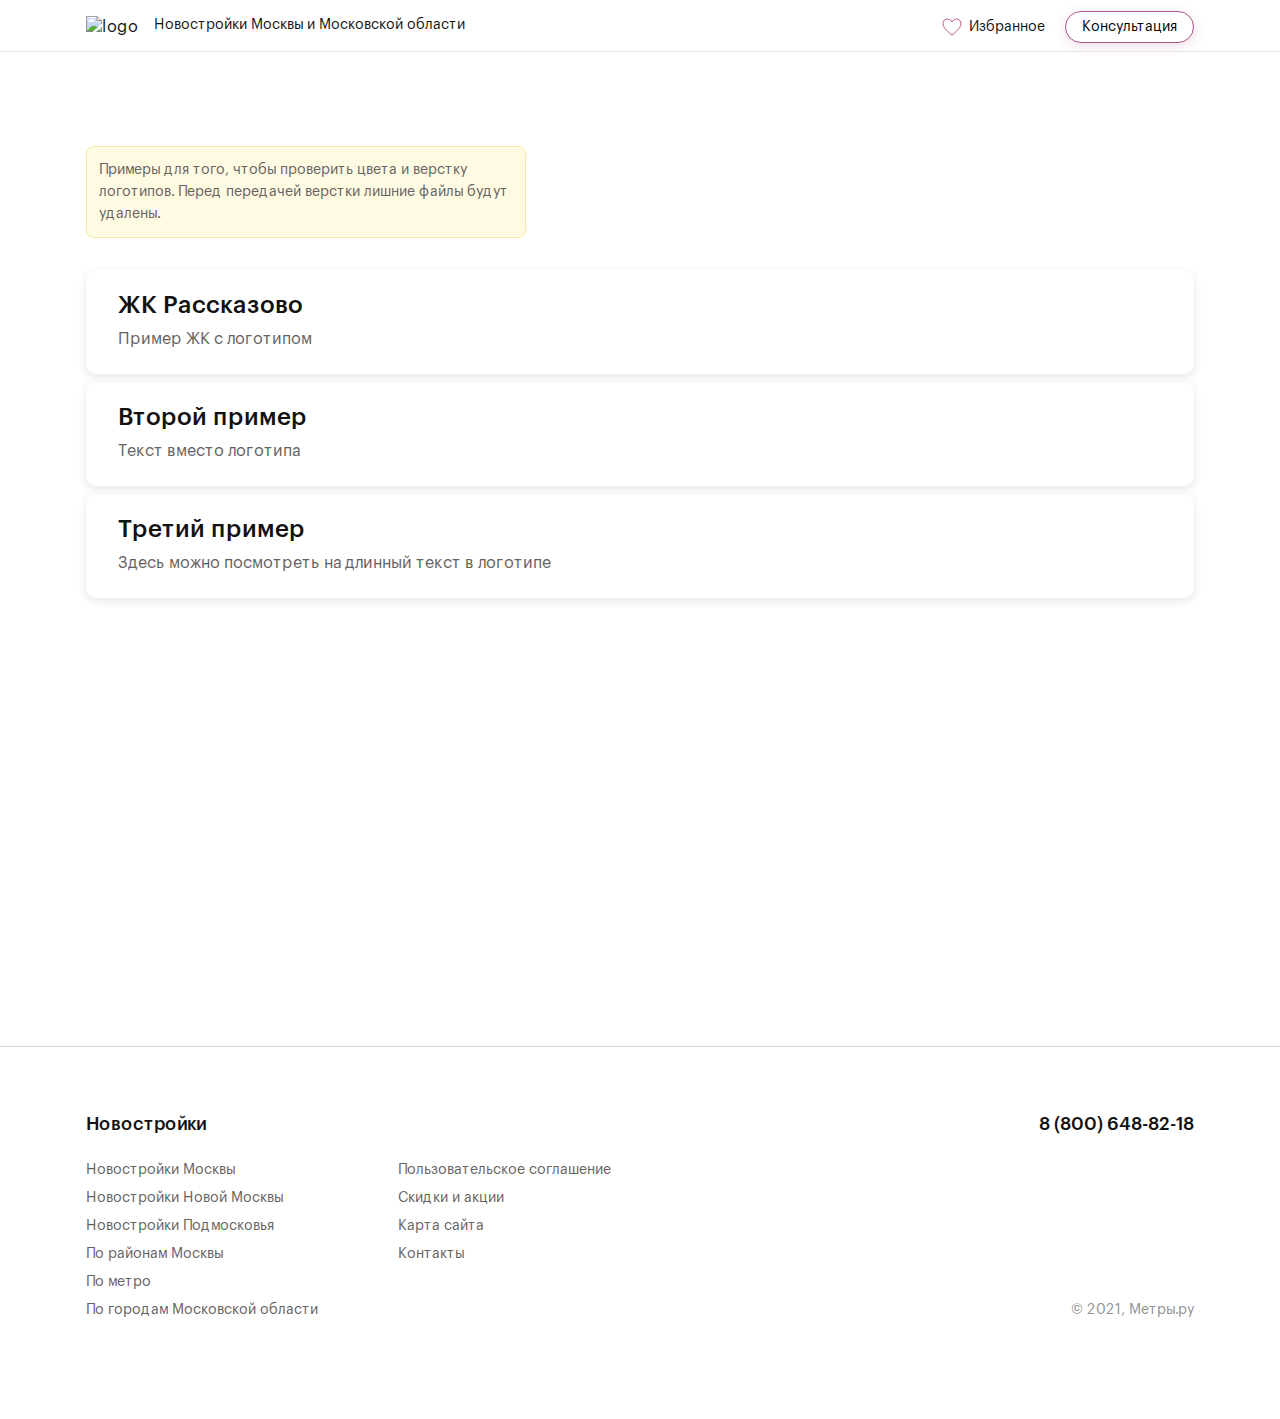
==== commit cf10b5bd: "deploy" ====
--- a/index.html
+++ b/index.html
@@ -24,7 +24,7 @@
   <link rel="apple-touch-icon" sizes="167x167" href="img/favicons/apple-touch-icon-167x167.png">
   <link rel="apple-touch-icon" sizes="180x180" href="img/favicons/apple-touch-icon-180x180.png">
   <link rel="apple-touch-icon" sizes="1024x1024" href="img/favicons/apple-touch-icon-1024x1024.png">
-  <link rel="stylesheet" href="styles/erycftegnruc.min.css">
+  <link rel="stylesheet" href="styles/main.min.css">
 
   <style>
     .homeP {
@@ -70,7 +70,7 @@
   <div class="container headerTop__container">
     <a class="headerTop__logo" href=".">
       <img class="headerTop__logoImg" src="./img/svg/logo-metres.svg" alt="logo">
-      <span class="headerTop__logoText">Новостройки Москвы и Московской Области</span>
+      <span class="headerTop__logoText">Новостройки Москвы и Московской области</span>
     </a>
     <div class="headerTop__linksContainer">
 
@@ -155,6 +155,9 @@
           <li class="footer__listItem">
             <a class="footer__listLink" href="">Карта сайта</a>
           </li>
+          <li class="footer__listItem">
+            <a class="footer__listLink" href="">Контакты</a>
+          </li>
         </ul>
       </div>
     </div>
--- a/styles/main.min.css
+++ b/styles/main.min.css
@@ -0,0 +1 @@
+html{line-height:1.15;-webkit-text-size-adjust:100%}main{display:block;min-height:100vh;padding:0 0 64px;margin:94px 0 0}h1{font-size:2em}hr{box-sizing:content-box;height:0;overflow:visible}code,kbd,pre,samp{font-family:monospace,monospace;font-size:1em}a{background-color:transparent;color:inherit;text-decoration:none}abbr[title]{border-bottom:none;text-decoration:underline;-webkit-text-decoration:underline dotted;text-decoration:underline dotted}b,strong{font-weight:bolder}small{font-size:80%}sub,sup{font-size:75%;line-height:0;position:relative;vertical-align:baseline}sub{bottom:-.25em}img{border-style:none;display:block;max-width:100%}button,input,optgroup,select,textarea{font-family:inherit;font-size:100%;line-height:1.15;margin:0}button,input{overflow:visible}button,select{text-transform:none}[type=button],[type=reset],[type=submit],button{-webkit-appearance:button}[type=button]::-moz-focus-inner,[type=reset]::-moz-focus-inner,[type=submit]::-moz-focus-inner,button::-moz-focus-inner{border-style:none;padding:0}[type=button]:-moz-focusring,[type=reset]:-moz-focusring,[type=submit]:-moz-focusring,button:-moz-focusring{outline:ButtonText dotted 1px}legend{box-sizing:border-box;color:inherit;display:table;max-width:100%;padding:0;white-space:normal}progress{vertical-align:baseline}textarea{overflow:auto}[type=checkbox],[type=radio]{box-sizing:border-box;padding:0}[type=number]::-webkit-inner-spin-button,[type=number]::-webkit-outer-spin-button{height:auto}[type=search]{-webkit-appearance:textfield;outline-offset:-2px}[type=search]::-webkit-search-decoration{-webkit-appearance:none}::-webkit-file-upload-button{-webkit-appearance:button;font:inherit}details{display:block}summary{display:list-item}[hidden],template{display:none}@font-face{font-family:'Graphik LCG';font-style:normal;font-weight:600;src:url(../fonts/GraphikLCG-Semibold.woff2) format("woff2"),url(../fonts/GraphikLCG-Semibold.woff) format("woff")}@font-face{font-family:'Graphik LCG';font-style:normal;font-weight:500;src:url(../fonts/GraphikLCG-Medium.woff2) format("woff2"),url(../fonts/GraphikLCG-Medium.woff) format("woff")}@font-face{font-family:'Graphik LCG';font-style:normal;font-weight:400;src:url(../fonts/GraphikLCG-Regular.woff2) format("woff2"),url(../fonts/GraphikLCG-Regular.woff) format("woff")}:root{--hover-percentage:50%;--disable-precentage:60%;--main-color:hsl(324, 37%, 51%);--main-shadow:0 3px 12px rgba(176, 85, 140, 0.2);--jk-color:hsl(324, 37%, 51%);--jk-color-hover:hsl(324, 37%, var(--hover-percentage));--jk-color-disable:hsl(324, 37%, var(--disable-precentage));--grey-1:#121212;--grey-2:#656161;--grey-3:#919191;--grey-4:#D6D6D6;--grey-5:#eaeaea;--grey-6:rgba(222, 222, 222, 0.9);--white:#FFF;--grey-shadow:0 3px 10px rgba(0, 0, 0, 0.1)}body.rasskazovo{--jk-color:hsl(43, 64%, 44%);--jk-color-hover:hsl(43, 64%, var(--hover-percentage));--jk-color-disable:hsl(43, 64%, var(--disable-precentage));--jk-color-shadow:0 3px 12px hsla(43, 64%, 44%, 30%)}body.testJk-1{--jk-color:hsl(187, 63%, 57%);--jk-color-hover:hsl(187, 63%, var(--hover-percentage));--jk-color-disable:hsl(187, 63%, var(--disable-precentage));--jk-color-shadow:0 3px 12px hsla(187, 63%, 57%, 30%)}body.testJk-2{--jk-color:hsl(4, 86%, 54%);--jk-color-hover:hsl(4, 86%, var(--hover-percentage));--jk-color-disable:hsl(4, 86%, var(--disable-precentage));--jk-color-shadow:0 3px 12px hsla(4, 86%, 54%, 30%)}*,::after,::before{box-sizing:border-box;padding:0;margin:0}body{margin:0;font-family:'Graphik LCG',sans-serif;font-size:16px;line-height:22px;-webkit-font-smoothing:antialiased;-moz-osx-font-smoothing:grayscale;color:var(--grey-1)}body.lock{overflow:hidden}.container{max-width:1172px;padding:0 32px;margin:0 auto}h1,h2,h3,h4,h5,h6{font-weight:500;margin:0}ul{list-style:none}button{cursor:pointer;background:0 0;border:none;outline:0}button:active{color:inherit}sup{top:-.5em;font-size:.7em}fieldset{padding:0;border:none}.baseDoubleRangeInput .noUi-target,.baseRangeInput .noUi-target{background:var(--grey-4);border:none;box-shadow:none;padding:0 28px 0 12px;height:1px}.baseDoubleRangeInput .noUi-horizontal .noUi-handle,.baseRangeInput .noUi-horizontal .noUi-handle{width:16px;height:16px;border:none;background-color:var(--jk-color);border-radius:50%;box-shadow:none;outline:0;cursor:pointer;transition:transform .15s,background-color .15s}.baseDoubleRangeInput .noUi-horizontal .noUi-handle::after,.baseDoubleRangeInput .noUi-horizontal .noUi-handle::before,.baseRangeInput .noUi-horizontal .noUi-handle::after,.baseRangeInput .noUi-horizontal .noUi-handle::before{content:none}.baseDoubleRangeInput .noUi-horizontal .noUi-handle:hover,.baseRangeInput .noUi-horizontal .noUi-handle:hover{background-color:var(--jk-color-hover);transform:scale(1.2)}.baseDoubleRangeInput .noUi-connect,.baseRangeInput .noUi-connect{background:var(--jk-color)}.markList{display:flex;flex-direction:column;margin:24px 0}.markList__item{position:relative;margin:8px 0;padding-left:16px}.markList__item::before{content:"";position:absolute;left:0;top:10px;width:5px;height:5px;background-color:var(--grey-1);border-radius:50%}.swiper-container .swiper-button-next.swiper-button-disabled,.swiper-container .swiper-button-prev.swiper-button-disabled{opacity:.5}.swiper-container>*,.swiper-container>*>*,.swiper-container>*>*>*{-webkit-user-select:none;-moz-user-select:none;-ms-user-select:none;user-select:none}.container .swiper-button-next,.container .swiper-button-prev{width:38px;height:38px;border-radius:50%}.container .swiper-button-next::after,.container .swiper-button-prev::after{content:none}.container .swiper-container-horizontal>.swiper-pagination-bullets,.container .swiper-pagination-custom,.container .swiper-pagination-fraction{display:flex;align-items:center;justify-content:center;bottom:-32px}.container .swiper-container-horizontal>.swiper-pagination-bullets .swiper-pagination-bullet{margin:0 6px}.container .swiper-pagination-bullet{width:6px;height:6px;background:var(--jk-color);opacity:.5}.container .swiper-pagination-bullet-active{width:8px;height:8px;opacity:1}.showHideContent{overflow-y:hidden;transition:height .4s ease-in-out}.showHideBtn{padding:8px 0}.showHideBtn svg{transition:transform .15s}.showHideBtn--show svg{transform:rotate(-180deg)}.baseSelect{position:relative;width:100%}.baseSelect--open .baseSelect__title{color:var(--jk-color)}.baseSelect--open .baseSelect__arrow{transform:rotate(-180deg)}.baseSelect--open .baseSelect__dropdown{visibility:visible;opacity:1;z-index:2;transform:translateY(0)}.baseSelect--open .baseSelect__btn,.baseSelect--open .baseSelect__btn:hover{border-color:var(--jk-color)}.baseSelect--open .baseSelect__btn:hover .baseSelect__sortIcon>rect,.baseSelect--open .baseSelect__sortIcon>rect{fill:var(--jk-color)}.baseSelect__title{position:absolute;left:12px;top:-9px;font-size:14px;line-height:18px;color:var(--grey-3);padding:0 4px;background-color:var(--white)}.baseSelect__btn{display:flex;justify-content:space-between;align-items:center;padding:19px 16px 16px;border:1px solid var(--grey-4);border-radius:4px;width:100%;height:56px;transition:border-color .15s}.baseSelect__btn:hover{border-color:var(--grey-3)}.baseSelect__btn:hover .baseSelect__sortIcon>rect{fill:var(--grey-3)}.baseSelect__btnText{white-space:nowrap;margin-right:10px}.baseSelect__sortWrapper{display:flex;align-items:center}.baseSelect__sortIcon{margin-right:8px}.baseSelect__sortIcon--down{transform:rotate(180deg)}.baseSelect__sortIcon>rect{transition:fill .15s}.baseSelect__arrow{transition:transform .15s}.baseSelect__dropdown{position:absolute;right:0;min-width:100%;width:auto;max-height:300px;overflow-y:auto;padding:8px 16px;margin:8px 0 0;border-radius:4px;border:1px solid var(--grey-4);background-color:var(--white);visibility:hidden;opacity:0;z-index:-1;box-shadow:0 4px 6px rgba(0,0,0,.15);transform:translateY(-50px);transition:transform .15s,opacity .15s}.baseSelect__option{display:flex;justify-content:space-between;align-items:center;font-size:14px;line-height:18px;cursor:pointer;padding:8px 0}.baseSelect__option:hover{color:var(--jk-color)}.baseSelect__optionText{white-space:nowrap;margin-right:16px}.baseSelect__optionCheckIcon{display:none}.baseSelect__option--selected .baseSelect__optionCheckIcon{display:block}.baseMultiSelect{position:relative;width:100%}.baseMultiSelect--open .baseMultiSelect__title{color:var(--jk-color)}.baseMultiSelect--open .baseMultiSelect__arrow{transform:rotate(-180deg)}.baseMultiSelect--open .baseMultiSelect__dropdown{visibility:visible;opacity:1;z-index:2;transform:translateY(0)}.baseMultiSelect--open .baseMultiSelect__btn,.baseMultiSelect--open .baseMultiSelect__btn:hover{border-color:var(--jk-color)}.baseMultiSelect__title{position:absolute;left:12px;top:-9px;font-size:14px;line-height:18px;color:var(--grey-3);padding:0 4px;background-color:var(--white)}.baseMultiSelect__btn{display:flex;justify-content:space-between;align-items:center;padding:19px 16px 16px;border:1px solid var(--grey-4);border-radius:4px;width:100%;height:56px;transition:border-color .15s}.baseMultiSelect__btn:hover{border-color:var(--grey-3)}.baseMultiSelect__btnText{position:relative;max-width:calc(100% - 30px);overflow:hidden;white-space:nowrap;margin-right:10px;text-align:left;width:100%}.baseMultiSelect__btnText::after{content:"";position:absolute;right:0;top:0;width:16px;height:100%;background:linear-gradient(270deg,#fff 0,rgba(255,255,255,0) 59.09%)}.baseMultiSelect__sortWrapper{display:flex;align-items:center}.baseMultiSelect__arrow{transition:transform .15s}.baseMultiSelect__dropdown{position:absolute;right:0;min-width:100%;width:auto;max-height:300px;overflow-y:auto;padding:8px 16px;margin:8px 0 0;border-radius:4px;border:1px solid var(--grey-4);background-color:var(--white);visibility:hidden;opacity:0;z-index:-1;box-shadow:0 4px 6px rgba(0,0,0,.15);transform:translateY(-50px);transition:transform .15s,opacity .15s}.baseMultiSelect__option{display:flex;justify-content:space-between;align-items:center;font-size:14px;line-height:18px;cursor:pointer;padding:8px 0}.baseMultiSelect__option:hover{color:var(--jk-color)}.baseMultiSelect__optionText{white-space:nowrap;margin-right:16px}.baseMultiSelect__optionCheckIcon{display:none}.baseMultiSelect__option--selected .baseMultiSelect__optionCheckIcon{display:block}.checkboxItem__input{position:absolute;z-index:-1;opacity:0}.checkboxItem__label{display:inline-flex;justify-content:center;align-items:center;max-height:36px;min-width:36px;-webkit-user-select:none;-moz-user-select:none;-ms-user-select:none;user-select:none;cursor:pointer;padding:6px;border-radius:4px;transition:background-color .15s,color .15s}.checkboxItem__input:checked+.checkboxItem__label{background-color:var(--jk-color);color:var(--white)}.checkboxItem__input:not(:disabled):not(:checked)+.checkboxItem__label:hover{background-color:var(--grey-5)}.checkboxItem__input:not(:disabled):checked+.checkboxItem__label:hover{background-color:var(--jk-color-hover)}.baseCheckboxGroup{position:relative;display:flex;justify-content:center;height:56px;padding:10px 16px;border:1px solid var(--grey-4);border-radius:4px;width:100%;transition:border-color .15s}.baseCheckboxGroup__title{position:absolute;left:12px;top:-9px;font-size:14px;line-height:18px;color:var(--grey-3);padding:0 4px;background-color:var(--white)}.baseCheckboxGroup__item{flex:0 1 100%;width:auto;max-width:128px}.baseCheckboxGroup__item:not(:last-child){margin-right:4px}.baseCheckboxGroup__item>label{width:100%}.baseDoubleRangeInput{position:relative;display:flex;padding:19px 16px 16px;border:1px solid var(--grey-4);border-radius:4px;width:100%;height:56px}.baseDoubleRangeInput__title{position:absolute;left:12px;top:-9px;font-size:14px;line-height:18px;color:var(--grey-3);padding:0 4px;background-color:var(--white)}.baseDoubleRangeInput__maxValue,.baseDoubleRangeInput__minValue{display:flex;flex:0 0 50%}.baseDoubleRangeInput__minValue{padding-right:12px;border-right:1px solid var(--grey-4)}.baseDoubleRangeInput__maxValue{padding-left:12px}.baseDoubleRangeInput__input{width:100%;outline:0;border:none;text-align:center}.baseDoubleRangeInput__slider{position:absolute;width:100%;bottom:-1px;left:0}.baseBubbleItem__input{position:absolute;z-index:-1;opacity:0}.baseBubbleItem__label{display:inline-flex;justify-content:center;align-items:center;max-height:36px;min-width:36px;-webkit-user-select:none;-moz-user-select:none;-ms-user-select:none;user-select:none;cursor:pointer;padding:4px 12px;border-radius:24px;box-shadow:var(--grey-shadow);transition:background-color .15s,color .15s,box-shadow .15s}.baseBubbleItem__input:checked+.baseBubbleItem__label{background-color:var(--jk-color);color:var(--white)}.baseBubbleItem__input:not(:disabled):not(:checked)+.baseBubbleItem__label:hover{box-shadow:var(--jk-color-shadow)}.baseBubbleItem__input:not(:disabled):checked+.baseBubbleItem__label:hover{background-color:var(--jk-color-hover)}.baseTooltip{position:relative;display:inline-block;cursor:pointer}.baseTooltip:hover .baseTooltip__text{visibility:visible}.baseTooltip__text{font-size:14px;line-height:18px;visibility:hidden;text-align:center;width:-webkit-max-content;width:-moz-max-content;width:max-content;background-color:var(--grey-1);color:var(--white);border-radius:4px;padding:6px 12px;position:absolute;z-index:11;bottom:125%;left:50%;transform:translateX(-50%);box-shadow:var(--grey-shadow)}.baseTooltip__text::after{content:"";position:absolute;top:100%;left:50%;margin-left:-6px;border-width:6px;border-style:solid;border-color:var(--grey-1) transparent transparent transparent}.basePagination{display:flex;justify-content:center;align-items:center}.basePagination__item{border-radius:50%}.basePagination__item:not(:last-child){margin-right:4px}.basePagination__item:hover .basePagination__link{background-color:#f5f5f5}.basePagination__item--active{border:1px solid var(--jk-color);box-shadow:var(--jk-color-shadow)}.basePagination__item--active:hover .basePagination__link{background-color:var(--white)}.basePagination__item--disable .basePagination__link>svg>path{stroke:var(--grey-4)}.basePagination__link{display:flex;justify-content:center;align-items:center;width:43px;height:43px;border-radius:50%}.baseBreadcrumbs{display:flex}.baseBreadcrumbs__item{font-size:14px;line-height:18px;flex:0 0 auto;padding-right:22px;margin-right:8px;transition:color .15s}.baseBreadcrumbs__item:not(:last-child){position:relative}.baseBreadcrumbs__item:not(:last-child)::after{content:"";position:absolute;right:0;top:-1px;width:13px;height:18px;background:url("data:image/svg+xml,%3Csvg width='13' height='18' viewBox='0 0 13 18' fill='none' xmlns='http://www.w3.org/2000/svg'%3E%3Cpath d='M4 14L9 9L4 4' stroke='%23121212' stroke-width='1.5'/%3E%3C/svg%3E%0A") center no-repeat}.baseBreadcrumbs__item:not(:last-child):hover{color:var(--jk-color)}.baseBreadcrumbs__item--disable{color:var(--grey-3)}.baseRangeInput{position:relative;display:flex;padding:19px 16px 16px;border:1px solid var(--grey-4);border-radius:4px;width:100%;height:56px}.baseRangeInput__title{position:absolute;left:12px;top:-9px;font-size:14px;line-height:18px;color:var(--grey-3);padding:0 4px;background-color:var(--white)}.baseRangeInput__value{width:100%}.baseRangeInput__input{width:100%;outline:0;border:none}.baseRangeInput__percent{display:none;position:absolute;right:16px;color:var(--grey-3)}.baseRangeInput__slider{position:absolute;width:100%;bottom:-1px;left:0}.flatCard{position:relative;border-radius:10px;padding:48px 24px 12px;box-shadow:var(--grey-shadow);transition:box-shadow .15s}.flatCard:hover{box-shadow:var(--jk-color-shadow)}.flatCard--decoration .flatCard__decorIcon{display:block}.flatCard--stock .flatCard__pricePurchaseValue{color:var(--jk-color)}.flatCard--stock .flatCard__pricePurchase .flatCard__priceProp{text-decoration:line-through}.flatCard__planWrapper{padding:0 8px;height:236px;margin:0 0 32px}.flatCard__planImage{width:100%;height:100%;-o-object-fit:contain;object-fit:contain;-o-object-position:center;object-position:center}.flatCard__link::after{content:"";position:absolute;top:0;right:0;bottom:0;left:0;z-index:1}.flatCard__title{font-size:20px;margin:0 0 4px}.flatCard__date{font-size:14px;line-height:18px;color:var(--grey-3)}.flatCard__infoList{display:flex;padding:16px 0;border-bottom:1px solid var(--grey-4);margin:0 0 12px}.flatCard__infoItem{display:flex;flex-direction:column}.flatCard__infoItem:not(:last-child){margin-right:32px}.flatCard__infoItemProp,.flatCard__infoItemValue{font-size:14px;line-height:18px}.flatCard__infoItemProp{color:var(--grey-3);margin:0 0 4px}.flatCard__price{display:flex;justify-content:space-between;font-size:14px;line-height:18px}.flatCard__priceHypothec,.flatCard__pricePurchase{display:flex;flex-direction:column}.flatCard__priceProp{color:var(--grey-3);margin:0 0 4px}.flatCard__pricePurchaseValue{font-size:18px;font-weight:500}.flatCard__priceHypothecValue{color:var(--grey-3)}.flatCard__decorIcon{display:none;position:absolute;left:24px;top:24px}.flatCard__favoriteBtn{position:absolute;top:16px;right:16px;width:36px;height:36px;z-index:2}.flatListItem{position:relative;display:flex;align-items:center;width:100%;padding:16px 80px 16px 32px;transition:box-shadow .15s}.flatListItem:not(:last-child){border-bottom:1px solid var(--grey-5)}.flatListItem>*{flex:0 0 auto}.flatListItem:hover{box-shadow:var(--jk-color-shadow);z-index:1}.flatListItem--decoration .flatListItem__decorIcon{display:block}.flatListItem--stock .flatListItem__pricePurchaseValue{color:var(--jk-color)}.flatListItem--stock .flatListItem__priceProp{text-decoration:line-through;font-weight:500}.flatListItem__planWrapper{width:90px;height:74px;margin-right:16px}.flatListItem__planImage{width:100%;height:100%;-o-object-fit:contain;object-fit:contain;-o-object-position:center;object-position:center}.flatsListItem__link{flex-shrink:1;min-width:208px;width:33%;margin-right:16px}.flatsListItem__link::after{content:"";position:absolute;top:0;right:0;bottom:0;left:0;z-index:1}.flatsListItem__title{font-size:18px;line-height:26px}.flatsListItem__decorationText{color:var(--grey-3)}.flatListItem__infoList{display:flex;min-width:322px;width:39.7%;margin-right:16px}.flatListItem__infoItem{flex:0 0 auto}.flatListItem__infoItem:not(:last-child){margin-right:16px}.flatListItem__infoItem--date{width:154px;text-align:center}.flatListItem__infoItem--building{text-align:center;min-width:64px;width:27.7%}.flatListItem__infoItem--floor{min-width:72px;width:25.2%}.flatListItem__infoItemMobValue{display:none}.flatListItem__price{text-align:right;width:132px}.flatListItem__pricePurchase{position:relative;display:flex;flex-direction:column}.flatListItem__priceProp{font-size:14px;line-height:18px;color:var(--grey-3);position:absolute;right:0;top:-22px}.flatListItem__pricePurchaseValue{font-size:18px;line-height:26px}.flatListItem__priceHypothec,.flatListItem__pricePropMob{display:none}.flatListItem__decorIcon,.flatListItem__favoriteBtn{position:absolute}.flatListItem__decorIcon{display:none;left:10px;top:5px;width:34px;height:34px}.flatListItem__decorIcon svg{width:100%;height:100%}.flatListItem__favoriteBtn{width:36px;height:36px;right:32px;z-index:2}.favoriteButton{display:flex;justify-content:center;align-items:center;padding:8px;border-radius:50%;width:100%;height:100%}.favoriteButton>svg{width:100%;height:100%}.favoriteButton:hover{background-color:#f5f5f5}.favoriteButton:active{background-color:var(--grey-5)}.favoriteButton__path{transition:fill .15s}.favoriteButton--active .favoriteButton__path{fill:var(--jk-color)}.headerTop{border-bottom:1px solid var(--grey-5);max-height:52px}.headerTop__container,.headerTop__favorites,.headerTop__linksContainer{display:flex;align-items:center}.headerTop__container{justify-content:space-between;padding-top:11px;padding-bottom:9px}.headerTop__logo{display:flex;align-items:flex-start;margin-right:24px}.headerTop__logo:hover .headerTop__logoText{color:var(--main-color)}.headerTop__logoImg{margin-right:16px}.headerTop__consultation,.headerTop__favoritesText,.headerTop__logoText{font-size:14px;line-height:18px}.headerTop__favoritesText,.headerTop__logoText{transition:color .15s}.headerTop__favorites{margin-right:20px}.headerTop__favorites:hover .headerTop__favoritesText{color:var(--main-color)}.headerTop__favoritesIcon{margin:0 4px 4px 0}.headerTop__favorites--hasItems .headerTop__favoritesIconDot{opacity:1}.headerTop__consultation{font-size:14px;line-height:18px;border:1px solid var(--main-color);background-color:var(--white);box-shadow:var(--main-shadow);border-radius:50px;transition:background-color .15s,color .15s;padding:6px 16px}.headerTop__consultation:hover{background-color:var(--main-color);color:var(--white)}.jkHeader{position:absolute;left:0;top:52px;width:100%;z-index:20;background-color:var(--white)}.jkHeader.jkHeader--fixed{position:fixed;transform:translateY(-52px);transition:transform .25s ease-in-out;box-shadow:var(--grey-shadow)}.jkHeader.jkHeader--hidden{transform:translateY(-200%)}.jkHeader__container,.jkHeader__menuList,.jkHeader__menuWrapper{display:flex;align-items:center}.jkHeader__container{justify-content:space-between;height:94px}.jkHeader__logo{margin-right:24px}.jkHeader__logoImage{height:60px;margin:0 0 16px}.jkHeader__logoText{display:inline-block;font-size:21px;line-height:110%;font-weight:600;max-width:164px;transition:color .15s}.jkHeader__logoText:hover{color:var(--jk-color)}.jkHeader__container>a,.jkHeader__menuItem{font-weight:500;transition:color .15s}.jkHeader__container>a:hover,.jkHeader__menuItem:hover{color:var(--jk-color)}li.jkHeader__menuItem:not(:last-child){margin-right:24px}.jkHeader__mobileOptions{display:none}.jkAnchorsNav{position:fixed;top:0;left:0;width:100%;background-color:var(--white);padding:12px 0 0;box-shadow:0 4px 4px rgba(0,0,0,.15);z-index:20;transform:translateY(-120%);transition:transform .15s}.jkAnchorsNav--show{transform:translateY(0)}.jkAnchorsNav__title{display:inline-block;font-size:24px;line-height:130%;font-weight:500}.jkAnchorsNav__scrollWrapper{position:relative}.jkAnchorsNav__scrollWrapper::after{content:"";position:absolute;top:0;right:0;width:40px;height:100%;background:linear-gradient(270deg,#fff 0,rgba(255,255,255,0) 59.09%);z-index:1}.jkAnchorsNav__list{display:flex;color:var(--grey-2)}.jkAnchorsNav__item.swiper-slide{width:unset}.jkAnchorsNav__item{border-bottom:2px solid transparent}.jkAnchorsNav__item:hover{border-color:var(--grey-4)}.jkAnchorsNav__itemLink{display:inline-block;padding:8px 0}.jkAnchorsNav__item--active{color:var(--jk-color);border-color:var(--jk-color)}.jkAnchorsNav__item--active:hover{border-color:var(--jk-color)}.jkPreviewWrapper{display:flex;flex-direction:column;align-items:center;padding:0 32px}.jkPreview{position:relative;overflow:hidden;width:100%;max-width:1600px;min-height:400px;height:calc(100vh - 94px - 53px - 16px);background:var(--jk-color) no-repeat center;background-size:cover;border-radius:10px}.jkPreview::before{content:"";position:absolute;left:0;bottom:0;width:100%;height:50%;background:linear-gradient(180deg,rgba(0,0,0,0) 0,rgba(0,0,0,.7) 50%)}.jkPreview__container{position:relative;height:100%;display:flex;justify-content:space-between;align-items:flex-end;padding-bottom:44px;z-index:1}.jkPreview__info{max-width:680px;color:var(--white)}.jkPreview__heading{font-size:34px;line-height:120%;margin:0 0 24px}.jkPreview__descr{font-size:18px;line-height:26px;color:var(--grey-6);max-width:532px;margin:0 0 26px}.jkPreview__featuresItem,.jkPreview__featuresList{display:flex}.jkPreview__featuresItem:not(:last-child){margin-right:24px;padding-right:24px;border-right:1px solid var(--grey-3)}.jkPreview__featuresIcon{width:24px;margin-right:12px}.jkPreview__featuresIcon svg{width:100%;height:auto}.jkPreview__featuresTitle{display:inline-block;font-size:20px;line-height:27px;font-weight:500;margin:0 0 4px}.jkPreview__featuresDescr{font-size:14px;line-height:18px}.jkPreview__btn{font-size:20px;font-weight:500;text-align:center;color:var(--white);background-color:var(--jk-color);box-shadow:var(--jk-color-shadow);border-radius:50px;transition:background-color .15s;padding:20px 40px;box-shadow:0 3px 28px var(--jk-color)}.jkPreview__btn:hover{background-color:var(--jk-color-hover)}.jkPreview__btn:active{color:var(--white);background-color:var(--jk-color)}.jkPreview__descrMobile{display:none}.jkTriggers{padding:30px 0}.jkTriggers__list{display:flex}.jkTriggers__item{flex:0 0 auto;width:calc(25% - 3px);box-shadow:var(--grey-shadow);transition:box-shadow .15s}.jkTriggers__item:not(:last-child){margin-right:4px}.jkTriggers__item:hover{box-shadow:var(--jk-color-shadow)}.jkTriggers__link{position:relative;display:flex;flex-direction:column;padding:8px 16px}.jkTriggers__icon{position:absolute;width:12px;height:12px;background-color:var(--jk-color);right:16px;top:10px}.jkTriggers__item--st .jkTriggers__icon{top:8px;border-radius:50%}.jkTriggers__item--1k .jkTriggers__icon,.jkTriggers__item--2k .jkTriggers__icon{transform:rotate(45deg)}.jkTriggers__item--2k .jkTriggers__icon::before{position:absolute;width:12px;height:12px;background-color:var(--jk-color);content:"";left:-12px;top:12px}.jkTriggers__item--3k .jkTriggers__icon{transform:rotate(45deg)}.jkTriggers__item--3k .jkTriggers__icon::after,.jkTriggers__item--3k .jkTriggers__icon::before{position:absolute;width:12px;height:12px;background-color:var(--jk-color);content:""}.jkTriggers__item--3k .jkTriggers__icon::before{left:-12px;top:12px}.jkTriggers__item--3k .jkTriggers__icon::after{left:-24px;top:24px}.jkTriggers__title{font-size:20px;line-height:27px;margin:0 0 4px}.jkTriggers__area{font-size:14px;line-height:18px;color:var(--grey-2);margin:0 0 36px}.jkTriggers__price{font-size:14px;line-height:18px}.jkTriggers__priceNum{font-size:40px;line-height:40px;font-weight:600}.textBlock__head{display:flex;justify-content:space-between;align-items:flex-start;margin:0 0 8px;max-width:1016px}.textBlock__heading{font-size:34px;line-height:120%;max-width:538px}.textBlock__videoBtn{display:flex;align-items:center}.textBlock__videoBtn:hover .textBlock__videoIcon{background-color:var(--jk-color);background-image:url("data:image/svg+xml,%3Csvg width='14' height='16' viewBox='0 0 14 16' fill='none' xmlns='http://www.w3.org/2000/svg'%3E%3Cpath d='M13.2754 7.99998L0.861596 15.1671L0.861597 0.832876L13.2754 7.99998Z' fill='%23fff'/%3E%3C/svg%3E%0A")}.textBlock__videoBtn:hover .textBlock__videoText{border-bottom-color:transparent}.textBlock__videoIcon{position:relative;width:59px;height:59px;margin-right:20px;border:1px solid var(--jk-color);border-radius:50%;box-shadow:var(--jk-color-shadow);transition:background-color .15s,background-image .15s;background:var(--white) no-repeat 51% 50%;background-image:url("data:image/svg+xml,%3Csvg width='14' height='16' viewBox='0 0 14 16' fill='none' xmlns='http://www.w3.org/2000/svg'%3E%3Cpath d='M13.2754 7.99998L0.861596 15.1671L0.861597 0.832876L13.2754 7.99998Z' fill='%23121212'/%3E%3C/svg%3E%0A")}.textBlock__videoText{font-size:18px;line-height:26px;color:var(--jk-color);border-bottom:1px dashed var(--jk-color)}.textBlock__videoText:hover{border-bottom-color:transparent}.textBlock__content{font-size:18px;line-height:26px;color:var(--grey-2);padding:0 300px 12px 0;margin:0 0 8px}.textBlock__p{margin:24px 0}.textBlock__rating{display:flex;justify-content:space-between;align-items:flex-start;width:520px;padding:24px 0 32px;color:var(--grey-1)}.textBlock__ratingTitle{font-size:20px;line-height:27px;font-weight:500;margin:0 0 8px}.textBlock__ratingWrapper{display:flex;align-items:center}.textBlock__ratingGroup{position:relative;width:91px;height:18px;background-image:url(../img/svg/star-outline.svg);background-repeat:repeat-x;margin-right:10px}.textBlock__ratingInput{position:absolute;width:1px;height:1px;overflow:hidden;clip:rect(0 0 0 0)}.textBlock__ratingStar{position:absolute;top:0;left:0;margin:0;height:18px;background-repeat:repeat-x;cursor:pointer}.textBlock__ratingStar:nth-of-type(1){z-index:5;width:18px}.textBlock__ratingStar:nth-of-type(2){z-index:4;width:calc(18px * 2)}.textBlock__ratingStar:nth-of-type(3){z-index:3;width:calc(18px * 3)}.textBlock__ratingStar:nth-of-type(4){z-index:2;width:calc(18px * 4)}.textBlock__ratingStar:nth-of-type(5){z-index:1;width:calc(18px * 5)}.textBlock__ratingInput:checked+.textBlock__ratingStar,.textBlock__ratingStar:hover{background-image:url(../img/svg/star-fill.svg)}.textBlock__ratingStar:hover~.textBlock__ratingStar{background-image:url(../img/svg/star-outline.svg)}.textBlock__ratingInfo{font-size:14px;line-height:18px}.textBlock__ratingLink{font-size:14px;line-height:18px;border:1px solid var(--main-color);background-color:var(--white);box-shadow:var(--main-shadow);border-radius:50px;transition:background-position .15s,background-image .15s,color .15s,background-color .15s;padding:6px 32px 6px 16px;background:url("data:image/svg+xml,%3Csvg width='13' height='19' viewBox='0 0 13 19' fill='none' xmlns='http://www.w3.org/2000/svg'%3E%3Cpath d='M4 14.1068L9 9.10681L4 4.10681' stroke='%23B0558C' stroke-width='1.5'/%3E%3C/svg%3E%0A") 93% no-repeat}.textBlock__ratingLink:hover{background-color:var(--main-color);color:var(--white);background-image:url("data:image/svg+xml,%3Csvg width='13' height='19' viewBox='0 0 13 19' fill='none' xmlns='http://www.w3.org/2000/svg'%3E%3Cpath d='M4 14.1068L9 9.10681L4 4.10681' stroke='%23fff' stroke-width='1.5'/%3E%3C/svg%3E%0A");background-position:96%}.textBlock__toOfficialText{font-size:16px;color:var(--grey-1);margin:0 0 4px}.textBlock__toOfficialLink{font-size:16px;color:var(--main-color);border-bottom:1px dashed var(--main-color)}.textBlock__toOfficialLink:hover{border-bottom-color:transparent}.textBlock__showHide{font-size:18px;line-height:26px;color:var(--jk-color)}.tableInfo{max-width:824px}.tableInfo__item{display:flex;font-size:18px;line-height:26px;border-bottom:1px solid var(--grey-4);padding:10px 0}.tableInfo__item:first-child{border-bottom-color:var(--jk-color)}.tableInfo__prop{color:var(--grey-3);width:288px;margin-right:16px}.swiper-container.sliderBlock{width:100%;height:100%;overflow:unset}.swiper-container.sliderBlock .swiper-container-horizontal>.swiper-pagination-bullets,.swiper-container.sliderBlock .swiper-pagination-custom,.swiper-container.sliderBlock .swiper-pagination-fraction{width:auto;left:calc(50% - 30px);top:566px;bottom:auto}.sliderBlock__slide{background-size:cover;background-position:center;opacity:.5}.sliderBlock__slide--visible{opacity:1}.sliderBlock__slideImage{width:100%;-o-object-fit:cover;object-fit:cover;-o-object-position:center;object-position:center;height:620px;border-radius:10px}.sliderBlock__slideText{font-size:14px;line-height:18px;color:var(--grey-2);max-width:540px;margin:16px 0 0}.swiper-container .sliderBlock__btnNext,.swiper-container .sliderBlock__btnPrev{background-color:var(--jk-color);top:45%;transition:background-color .15s}.swiper-container .sliderBlock__btnNext:hover,.swiper-container .sliderBlock__btnPrev:hover{background-color:var(--jk-color-hover)}.swiper-container .sliderBlock__btnNext{right:-18px}.swiper-container .sliderBlock__btnPrev{left:-18px}.sliderBlock__pagination{font-size:14px;line-height:18px;background-color:var(--white);padding:6px 16px;border-radius:10px}.videoModal{position:fixed;width:100%;height:100%;top:0;left:0;opacity:0;background:rgba(0,0,0,.7);-webkit-backdrop-filter:blur(4px);backdrop-filter:blur(4px);visibility:hidden;overflow-y:scroll;min-height:280px;transition:visibility .15s,opacity .15s;z-index:50}.videoModal--open{opacity:1;visibility:visible}.videoModal--open .videoModal__content{opacity:1;transform:translate(0,0)}.videoModal__body{display:flex;justify-content:center;align-items:center;padding:64px;min-height:100%;max-width:1500px;margin:0 auto;box-shadow:0 0 35px rgba(0,0,0,.15)}.videoModal__content{position:relative;width:100%;background-color:var(--white);opacity:0;transform:translate(0,100%);transition:transform .15s,opacity .15s;height:0;padding-top:56%}.videoModal__player{position:absolute;top:0;left:0;width:100%;height:100%;background-color:#656161}.videoModal__close{position:absolute;top:4px;right:-40px}.simularJk{max-width:256px}.simularJk:hover .simularJk__image{transform:scale(1.06)}.simularJk:hover .simularJk__title{color:var(--jk-color)}.simularJk__heading{font-size:18px;margin:0 0 12px}.simularJk__link{display:flex;flex-direction:column;box-shadow:var(--jk-color-shadow);border-radius:10px;overflow:hidden}.simularJk__imageWraper{overflow:hidden;height:162px}.simularJk__image{width:100%;height:100%;-o-object-fit:cover;object-fit:cover;-o-object-position:center;object-position:center;transition:transform .15s}.simularJk__info{padding:12px}.simularJk__title{font-size:16px;margin:0 0 5px;transition:color .15s}.simularJk__price{font-size:14px;line-height:18px;display:block;margin:0 0 6px}.simularJk__metro{font-size:14px;line-height:18px;display:inline-block;position:relative;padding:0 12px 0 24px;background:url("data:image/svg+xml,%3Csvg width='21' height='21' viewBox='0 0 21 21' fill='none' xmlns='http://www.w3.org/2000/svg'%3E%3Cpath d='M17.3274 1.95703L10.6177 11.4849L3.76377 2.17867L0 17.7608H5.09335L6.02651 12.7773L10.5347 19.0433L15.0194 12.9146L15.9217 17.7884H21L17.3274 1.95703Z' fill='%23FF3342'/%3E%3C/svg%3E%0A") left center no-repeat;background-size:18px 18px}.simularJkMobile{position:fixed;bottom:0;left:0;display:flex;align-items:flex-start;width:100%;height:100%;padding:0 16px;transform:translateY(calc(100% + 14px));z-index:50;transition:transform .3s}.simularJkMobile--visible{transform:translateY(calc(100% - 26px))}.simularJkMobile--open{align-items:center;background:rgba(0,0,0,.7);-webkit-backdrop-filter:blur(4px);backdrop-filter:blur(4px);transform:translateY(0)}.simularJkMobile--open .simularJkMobile__toggleBtnArrow{transform:rotate(-180deg)}.simularJkMobile__content{position:relative;width:100%;background-color:var(--white);border-radius:10px}.simularJkMobile__toggleBtn{font-size:12px;line-height:16px;position:relative;width:100%;padding:5px;color:var(--white);border-radius:10px 10px 0 0;background-color:var(--jk-color)}.simularJkMobile__toggleBtn:active{color:var(--white)}.simularJkMobile__toggleBtnIcon{position:absolute;width:64px;height:44px;border-radius:100% 100% 0 0;background-color:var(--jk-color);top:-12px;left:calc(50% - 24px);z-index:-1}.simularJkMobile__toggleBtnArrow{transition:transform .15s}.simularJkMobile__link{display:flex;flex-direction:column;box-shadow:var(--jk-color-shadow)}.simularJkMobile__imageWraper{height:400px}.simularJkMobile__image{width:100%;height:100%;-o-object-fit:cover;object-fit:cover;-o-object-position:center;object-position:center;transition:transform .15s}.simularJkMobile__info{padding:12px}.simularJkMobile__title{font-size:16px;margin:0 0 5px;transition:color .15s}.simularJkMobile__price{font-size:14px;line-height:18px;display:block;margin:0 0 6px}.simularJkMobile__metro{font-size:14px;line-height:18px;display:inline-block;position:relative;padding:0 12px 0 24px;background:url("data:image/svg+xml,%3Csvg width='21' height='21' viewBox='0 0 21 21' fill='none' xmlns='http://www.w3.org/2000/svg'%3E%3Cpath d='M17.3274 1.95703L10.6177 11.4849L3.76377 2.17867L0 17.7608H5.09335L6.02651 12.7773L10.5347 19.0433L15.0194 12.9146L15.9217 17.7884H21L17.3274 1.95703Z' fill='%23FF3342'/%3E%3C/svg%3E%0A") left center no-repeat;background-size:18px 18px}.jkAbout{padding:56px 0;border-top:83px solid transparent;margin-top:-83px;overflow-x:hidden}.jkAbout__container{position:relative}.jkAbout__textBlock{margin:0 0 64px}.jkAbout__tableInfo{margin:0 0 100px}.jkAbout__simularJk{position:absolute;right:32px;top:114px}.jkAbout__simularJkMobile{display:none}.jkAdvantages{padding:56px 0;border-top:83px solid transparent;margin-top:-83px;overflow-x:hidden}.jkAdvantages__head{display:flex;justify-content:space-between;align-items:flex-end;margin:0 0 32px}.jkAdvantages__heading{font-size:34px;line-height:120%;-webkit-user-select:none;-moz-user-select:none;-ms-user-select:none;user-select:none}.jkAdvantages__navigation{display:flex;z-index:10}.swiper-button-next.jkAdvantages__btnNext,.swiper-button-prev.jkAdvantages__btnPrev{position:static;border:1px solid var(--jk-color);transition:background-color .15s}.swiper-button-next.jkAdvantages__btnNext>svg>path,.swiper-button-prev.jkAdvantages__btnPrev>svg>path{transition:stroke .15s}.swiper-button-next.jkAdvantages__btnNext:hover,.swiper-button-prev.jkAdvantages__btnPrev:hover{background-color:var(--jk-color)}.swiper-button-next.jkAdvantages__btnNext:hover>svg>path,.swiper-button-prev.jkAdvantages__btnPrev:hover>svg>path{stroke:var(--white)}.jkAdvantages__btnPrev{margin-right:12px}.swiper-container.jkAdvantages__slider{width:100%;height:100%;overflow:unset}.jkAdvantages__slide{opacity:.5}.jkAdvantages__slide--visible{opacity:1}.jkAdvantages__slideImage{width:100%;height:250px;-o-object-fit:cover;object-fit:cover;-o-object-position:center;object-position:center;border-radius:10px;margin:0 0 24px}.jkAdvantages__slideDescr,.jkAdvantages__slideTitle{padding-right:24px}.jkAdvantages__slideTitle{font-size:20px;line-height:27px;margin:0 0 8px}.jkAdvantages__slideDescr{color:var(--grey-2)}.jkPromo{padding:56px 0;border-top:83px solid transparent;margin-top:-83px}.jkPromo__heading{font-size:34px;line-height:120%;margin:0 0 32px}.jkPromo__list{display:flex;flex-wrap:wrap;margin:0 0 24px}.jkPromo__listItem{font-size:24px;line-height:130%;font-weight:500;flex:0 0 auto;width:calc(50% - 16px);border-radius:10px;box-shadow:var(--jk-color-shadow);transition:background-color .15s,color .15s}.jkPromo__listItem:nth-child(odd){margin:0 32px 32px 0}.jkPromo__listItem:nth-child(even){margin:0 0 32px}.jkPromo__listLink{display:inline-block;padding:32px;width:100%;height:100%}.jkPromo__help{display:flex;justify-content:space-between;align-items:center}.jkPromo__helpText{margin-right:32px}.jkPromo__helpLinks{display:flex;align-items:center;flex:0 0 auto}.jkPromo__helpPhone{font-size:18px;line-height:26px;color:var(--jk-color);border-bottom:1px dashed var(--jk-color);font-weight:500;margin-right:20px}.jkPromo__helpPhone:hover{border-bottom-color:transparent}.jkPromo__helpBtn{font-size:20px;font-weight:500;text-align:center;border:1px solid var(--jk-color);background-color:var(--white);box-shadow:var(--jk-color-shadow);border-radius:50px;transition:background-color .15s,color .15s;padding:20px 40px}.jkPromo__helpBtn:hover{background-color:var(--jk-color);color:var(--white)}.jkDocuments{padding:56px 0 112px;border-top:83px solid transparent;margin-top:-83px}.jkDocuments__heading{font-size:34px;line-height:120%;margin:0 0 32px}.jkDocuments__decsr{font-size:18px;line-height:26px}.jkDocuments__link{color:var(--jk-color);border-bottom:1px dashed var(--jk-color)}.jkDocuments__link:hover{border-bottom-color:transparent}.jkDeveloper{border-top:83px solid transparent;margin:-83px 0 56px;padding:100px 0;background-color:#f8f7f7;background-clip:padding-box}.jkDeveloper__container{position:relative}.jkDeveloper__heading{font-size:34px;line-height:120%;margin:0 0 32px}.jkDeveloper__subtitle{font-size:24px;line-height:140%;max-width:538px}.jkDeveloper__content{font-size:18px;line-height:26px;color:var(--grey-2);max-width:824px}.jkDeveloper__descr{margin:24px 0}.jkDeveloper__showHide{font-size:18px;line-height:26px;color:var(--jk-color)}.jkDeveloper__link{position:absolute;right:32px;top:0;display:flex;flex-direction:column;align-items:flex-end}.jkDeveloper__linkImage{width:100%;height:82px;-o-object-fit:contain;object-fit:contain;-o-object-position:right;object-position:right;margin:0 0 16px}.jkDeveloper__linkText{font-size:18px;line-height:26px;color:var(--jk-color);border-bottom:1px dashed var(--jk-color)}.jkDeveloper__linkText:hover{border-bottom-color:transparent}.jkOtherProjects{padding:56px 0;border-top:83px solid transparent;margin-top:-83px}.jkOtherProjects__heading{font-size:34px;line-height:120%;margin:0 0 32px}.jkOtherProjects__list{display:flex;flex-wrap:wrap}.jkOtherProjects__item{--ident:32px;flex:0 0 auto;width:calc(50% - var(--ident)/ 2);margin-bottom:32px}.jkOtherProjects__item:nth-child(odd){margin-right:var(--ident)}.jkOtherProjects__item:hover .jkOtherProjects__itemImage{transform:scale(1.06)}.jkOtherProjects__item:hover .jkOtherProjects__itemTitle{color:var(--jk-color)}.jkOtherProjects__itemImageWrapper{-webkit-mask-image:-webkit-radial-gradient(white,#000);position:relative;overflow:hidden;border-radius:10px;margin:0 0 24px;padding:0 0 60%}.jkOtherProjects__itemImage{position:absolute;top:0;left:0;-o-object-fit:cover;object-fit:cover;-o-object-position:center;object-position:center;width:100%;height:100%;transition:transform .15s}.jkOtherProjects__itemInfo{position:relative}.jkOtherProjects__itemTitle{font-size:20px;line-height:27px;transition:color .15s;max-width:310px;margin:0 0 4px}.jkOtherProjects__itemMetro{display:inline-block;position:relative;padding:0 12px 0 29px;background:url("data:image/svg+xml,%3Csvg width='21' height='21' viewBox='0 0 21 21' fill='none' xmlns='http://www.w3.org/2000/svg'%3E%3Cpath d='M17.3274 1.95703L10.6177 11.4849L3.76377 2.17867L0 17.7608H5.09335L6.02651 12.7773L10.5347 19.0433L15.0194 12.9146L15.9217 17.7884H21L17.3274 1.95703Z' fill='%23FF3342'/%3E%3C/svg%3E%0A") left center no-repeat;margin:5px 0}.jkOtherProjects__itemMetro::before{--size:3px;content:"";position:absolute;right:0;top:calc(50% - var(--size)/ 2);width:var(--size);height:var(--size);border-radius:50%;background-color:var(--grey-1)}.jkOtherProjects__itemTimeToMetro{display:inline-block;padding-left:24px;margin:5px 0;background:left center no-repeat}.jkOtherProjects__itemTimeToMetro--onFoot{background-image:url("data:image/svg+xml,%3Csvg width='21' height='21' viewBox='0 0 21 21' fill='none' xmlns='http://www.w3.org/2000/svg'%3E%3Cpath d='M13.854 11.0371L12.145 9.15913C12.0385 9.04222 11.9407 8.80132 11.9358 8.64339L11.8729 6.69481V6.63835C11.8729 6.33809 11.6276 6.09375 11.3262 6.09375H9.65318H8.98837C8.71901 6.09375 8.41849 6.28382 8.30386 6.52653L6.05172 11.2918C5.98939 11.4239 5.9832 11.5715 6.03422 11.7079C6.08525 11.844 6.18731 11.9515 6.32126 12.0103L6.65312 12.1561C6.72383 12.1871 6.79928 12.2029 6.87746 12.2029C7.09196 12.2029 7.29169 12.0815 7.38664 11.8936L8.44164 9.80284V11.9043C8.43727 11.9164 8.43089 11.9275 8.42688 11.9399L6.64401 17.5017C6.56983 17.7333 6.59243 17.9771 6.70779 18.1881C6.82315 18.399 7.01633 18.55 7.25215 18.6134L7.37133 18.6455C7.44933 18.6666 7.53025 18.6773 7.61153 18.6773C8.02175 18.6773 8.39444 18.4084 8.518 18.0232L10.1839 12.8263L10.7747 14.2678C10.9189 14.6195 11.0745 15.2352 11.1146 15.6128L11.3972 18.267C11.4426 18.692 11.7799 19.0004 12.1995 19.0004C12.2682 19.0004 12.338 18.9921 12.4067 18.9756L12.5268 18.9465C13.005 18.8312 13.3429 18.3418 13.28 17.8559L12.8614 14.6195C12.8082 14.2083 12.6301 13.5644 12.4644 13.1841L11.8991 11.8872C11.8918 11.8703 11.8815 11.8551 11.8731 11.8387V10.9599L12.8918 12.0194C12.9931 12.1248 13.1287 12.1829 13.2734 12.1829C13.4198 12.1829 13.5564 12.1237 13.6581 12.0163L13.8466 11.817C14.0481 11.6037 14.0516 11.254 13.854 11.0371Z' fill='%23121212'/%3E%3Cpath d='M10.3089 5.63205C11.3142 5.63205 12.1319 4.8174 12.1319 3.81593C12.1319 2.81465 11.3142 2 10.3089 2C9.30386 2 8.48633 2.81465 8.48633 3.81593C8.48615 4.8174 9.30386 5.63205 10.3089 5.63205Z' fill='%23121212'/%3E%3C/svg%3E%0A")}.jkOtherProjects__itemTimeToMetro--byCar{background-image:url("data:image/svg+xml,%3Csvg width='21' height='21' viewBox='0 0 21 21' fill='none' xmlns='http://www.w3.org/2000/svg'%3E%3Cg clip-path='url(%23clip0)'%3E%3Cpath d='M17.914 8.47736C17.8407 8.38786 17.7312 8.33563 17.6164 8.33563H16.1565C15.7963 7.3854 15.3269 6.45439 14.7934 6.10295C12.948 4.88886 8.05294 4.88886 6.20747 6.10295C5.6736 6.45477 5.20619 7.38694 4.844 8.33563H3.38414C3.26815 8.33563 3.15907 8.38786 3.08648 8.47736C3.01351 8.56646 2.98432 8.68438 3.00813 8.79768L3.22437 9.84546C3.26124 10.0241 3.41871 10.1516 3.60037 10.1516H4.03284C3.61535 10.6332 3.41295 11.2397 3.41026 11.8465C3.40757 12.5963 3.69217 13.2738 4.21259 13.7531C4.21835 13.7581 4.22411 13.7616 4.22949 13.7666V15.2326C4.22949 15.5503 4.48758 15.8087 4.8056 15.8087H6.15216C6.47017 15.8087 6.72827 15.5503 6.72827 15.2326V14.6434H14.2719V15.2326C14.2719 15.5503 14.53 15.8087 14.848 15.8087H16.1945C16.5118 15.8087 16.7706 15.5503 16.7706 15.2326V13.7954C17.3229 13.2895 17.5868 12.5936 17.5903 11.8988C17.5926 11.2712 17.3809 10.6424 16.9389 10.1508H17.4001C17.5826 10.1508 17.74 10.0233 17.7762 9.84431L17.9928 8.79691C18.015 8.68438 17.987 8.56723 17.914 8.47736ZM6.84004 7.06508C8.31104 6.0968 12.6891 6.0968 14.1593 7.06508C14.4451 7.25251 14.8126 8.01031 15.1495 8.93826H5.85066C6.18673 8.01069 6.55428 7.25328 6.84004 7.06508ZM5.11708 11.991C5.11708 11.3649 5.62483 10.8579 6.25048 10.8579C6.87691 10.8579 7.38388 11.3649 7.38388 11.991C7.38388 12.617 6.87691 13.1244 6.25048 13.1244C5.62483 13.1244 5.11708 12.617 5.11708 11.991ZM14.7646 13.1244C14.139 13.1244 13.6312 12.617 13.6312 11.991C13.6312 11.3649 14.139 10.8579 14.7646 10.8579C15.3911 10.8579 15.898 11.3649 15.898 11.991C15.898 12.617 15.3903 13.1244 14.7646 13.1244Z' fill='black'/%3E%3C/g%3E%3Cdefs%3E%3CclipPath id='clip0'%3E%3Crect width='15' height='15' fill='white' transform='translate(3 3)'/%3E%3C/clipPath%3E%3C/defs%3E%3C/svg%3E%0A")}.jkOtherProjects__itemPrice{position:absolute;right:0;top:0;font-size:20px;line-height:27px;font-weight:500}.flatsHead{padding:48px 0;border-top:1px solid var(--grey-5)}.flatsHead__heading{font-size:34px;line-height:120%;max-width:704px}.flatsFiltersForm__hidden{position:absolute;opacity:0;clip:rect(0 0 0 0);height:1px;transition:opacity .5s}.flatsFiltersForm--full .flatsFiltersForm__hidden{position:static;opacity:1;clip:unset;height:auto}.flatsFiltersForm__wrapper{display:flex;flex-direction:column}.flatsFiltersForm__group{display:flex}.flatsFiltersForm__group>*{flex:0 0 auto;margin:16px 0 24px}.flatsFiltersForm__group>:not(:last-child){margin-right:16px}.flatsFiltersForm__building{width:21.4%}.flatsFiltersForm__rooms{width:254px}.flatsFiltersForm__area,.flatsFiltersForm__floor{width:120px}.flatsFiltersForm__price{width:308px}.flatsFiltersForm__decoration,.flatsFiltersForm__layoutType,.flatsFiltersForm__windowView{width:21.4%}.flatsFiltersForm__date{width:31.4%}.flatsFiltersForm__bubbleList{display:flex;flex-wrap:wrap;margin:0 0 12px}.flatsFiltersForm__bubbleItem{margin:0 12px 12px 0}.flatsFiltersForm__bubbleItem:last-child{margin-right:0}.flatsFiltersForm__showHideWrapper{overflow:visible}.flatsFiltersForm__options{display:flex;justify-content:space-between;align-items:center}.flatsFiltersForm__clearBtn,.flatsFiltersForm__showHideBtn{display:flex;align-items:center}.flatsFiltersForm__clearBtn>span,.flatsFiltersForm__showHideBtn>span{transition:color .15s}.flatsFiltersForm__clearBtn:hover,.flatsFiltersForm__showHideBtn:hover{color:var(--jk-color)}.flatsFiltersForm__showHideBtn>svg{margin-left:4px;transition:transform .15s}.flatsFiltersForm__showHideBtn--show>svg{margin-right:4px;transform:rotate(-180deg)}.flatsFiltersForm__clearBtn>span{margin-left:8px}.flatsFiltersModal{display:none;flex-direction:column;position:fixed;top:0;left:0;width:100%;height:100%;min-height:300px;overflow-y:auto;background-color:var(--white);z-index:50;transform:translateX(-100%);transition:transform .15s}.flatsFiltersModal--open{transform:translateX(0)}.flatsFiltersModal__header{position:sticky;left:0;top:0;background-color:var(--white);width:100%;padding:32px 0;border-bottom:1px solid var(--grey-5);z-index:50}.flatsFiltersModal__headerContainer{display:flex;justify-content:space-between;align-items:center}.flatsFiltersModal__clearBtn{color:var(--grey-3)}.flatsFiltersModal__body{padding:40px 0 48px}.flatsFiltersModal__footer{padding:12px 0 36px;justify-self:flex-end}.flatsFiltersModal__button{font-size:20px;line-height:27px;font-weight:500;color:var(--white);padding:20px 32px;width:100%;background-color:var(--jk-color);border-radius:30px;box-shadow:0 3px 25px var(--jk-color)}.flatsFilters__deskotopContainer{margin:0 0 24px}.flatsFilters__mobileContainer{display:none}.flatsFilters__options{display:flex;justify-content:space-between;align-items:center;padding:32px 0;border-top:1px solid var(--grey-5)}.flatsFilters__optionsCount{font-size:24px;line-height:130%;font-weight:700}.flatsFilters__optionsWrapper{position:relative;display:flex}.flatsFilters__sortSelectWrapper{position:relative;min-width:240px;margin-right:24px}.flatsFilters__viewToggler{display:flex}.flatsFilters__viewTogglerBtn{display:flex;justify-content:center;align-items:center;width:56px;height:56px;border:1px solid var(--grey-4);transition:background-color .15s,border-color .15s}.flatsFilters__viewTogglerBtn:first-child{border-radius:4px 0 0 4px}.flatsFilters__viewTogglerBtn:last-child{border-radius:0 4px 4px 0}.flatsFilters__viewTogglerBtn svg>rect{transition:stroke .15s}.flatsFilters__viewTogglerBtn:hover{border-color:var(--grey-3)}.flatsFilters__viewTogglerBtn--active{background-color:var(--jk-color);border-color:var(--jk-color)}.flatsFilters__viewTogglerBtn--active svg>rect{stroke:var(--white)}.flatsFilters__viewTogglerBtn--active:hover{background-color:var(--jk-color-hover);border-color:var(--jk-color-hover)}.flatsFilters__viewTogglerBtn~.flatsFilters__viewTogglerBtn{margin-left:-1px}.flatsCardList{transform:translateX(25px);opacity:0;transition:transform .2s ease-out,opacity .2s ease-out}.flatsCardList.currentFlatsListMode{transform:translateX(0);opacity:1}.flatsCardList__list{display:flex;flex-wrap:wrap;width:100%}.flatsCardList__item{flex:0 0 auto;width:calc((100% - 64px)/ 3);margin:0 0 32px}.flatsCardList__item:not(:nth-child(3n+3)){margin-right:32px}.flatsList{transform:translateX(-25px);opacity:0;transition:transform .2s ease-out,opacity .2s ease-out}.flatsList.currentFlatsListMode{transform:translateX(0);opacity:1}.flatsList__list{border-radius:10px;box-shadow:var(--grey-shadow);margin:0 0 32px}.flatsList__titles{position:relative;display:flex;font-size:14px;line-height:18px;color:var(--grey-3);padding:16px 80px 16px 32px;border-bottom:1px solid var(--grey-5)}.flatsList__title{flex:0 0 auto}.flatsList__title:not(:last-child){margin-right:16px}.flatsList__title--plan{width:90px}.flatsList__title--rooms{flex-shrink:1;min-width:208px;width:33%}.flatsList__titleWrapper{flex:0 0 auto;display:flex;min-width:322px;width:39.7%;margin-right:16px}.flatsList__titleWrapper>*{flex:0 0 auto}.flatsList__titleWrapper>:not(:last-child){margin-right:16px}.flatsList__title--date{width:154px;text-align:center}.flatsList__title--building{text-align:center;min-width:64px;width:27.7%}.flatsList__title--floor{min-width:72px;width:25.2%}.flatsList__title--price{text-align:right;width:132px}.flatsList__listItem:last-child{border-radius:0 0 10px 10px}.flatsBottom{padding:16px 0 32px}.flatsBottom__container{display:flex;align-items:center}.flatsBottom__pagination{width:100%;margin:0 auto}.flatsBottom__up{justify-self:flex-end;display:flex;align-items:center;justify-content:center;width:40px;height:40px;background-color:var(--jk-color);border-radius:50%;transition:background-color .15s}.flatsBottom__up:hover{background-color:var(--jk-color-hover)}.flatBreadcrumbs{position:relative;border-top:1px solid var(--grey-5)}.flatBreadcrumbs::after{content:"";position:absolute;width:35px;height:100%;right:0;top:0;background:linear-gradient(270deg,#fff 0,rgba(255,255,255,0) 131.48%)}.flatBreadcrumbs__container{padding:32px;overflow-x:auto}.flatBreadcrumbs__breadcrumbs{width:100%;padding-right:16px}.flatPreview{padding:0 0 56px}.flatPreview__container{position:relative;display:flex}.flatPreview__head{position:absolute;flex:0 0 auto;left:calc(65.704% + 22px);top:0}.flatPreview__heading{font-size:24px;line-height:130%;margin:0 0 10px}.flatPreview__date{font-size:14px;line-height:18px;width:-webkit-fit-content;width:-moz-fit-content;width:fit-content;padding:4px 8px;background-color:var(--grey-5)}.flatPreview__dateTitle{color:var(--grey-3)}.flatPreview__actions{position:absolute;left:48px;-ms-grid-row-align:center;align-self:center;display:flex;flex-direction:column;align-items:center}.flatPreview__actionsItem,.flatPreview__actionsItem>button{display:flex;justify-content:center;align-items:center}.flatPreview__actionsItem{width:40px;height:40px}.flatPreview__actionsItem:not(:last-child){margin:0 0 8px}.flatPreview__actionsItem>button{display:flex;justify-content:center;align-items:center;padding:8px;border-radius:50%;width:100%;height:100%}.flatPreview__actionsItem>button>svg{width:100%;height:100%}.flatPreview__actionsItem:hover>button{background-color:#f5f5f5}.flatPreview__actionsItem:active>button{background-color:var(--grey-5)}.flatPreview__planWrapper{display:flex;justify-content:center;align-items:center;flex:0 0 auto;padding:40px;width:65.704%;border-radius:10px;box-shadow:var(--grey-shadow);margin-right:32px}.flatPreview__planImage{width:100%;height:100%;max-width:442px;max-height:364px;-o-object-fit:contain;object-fit:contain;-o-object-position:center;object-position:center}.flatPreview__info{flex:0 0 auto;padding:80px 0 0;width:31.318%;min-width:332px}.flatPreview__infoList{margin:0 0 24px}.flatPreview__infoItem{display:flex;justify-content:space-between;padding:10px 0}.flatPreview__infoItem:not(:last-child){border-bottom:1px solid var(--grey-4)}.flatPreview__infoItemProp{color:var(--grey-3)}.flatPreview__price{margin:0 0 40px}.flatPreview__priceFull{display:block;font-size:24px;line-height:130%;margin:0 0 4px}.flatPreview__pricePerMeter{color:var(--grey-3)}.flatPreview__btnReserv{font-size:20px;font-weight:500;text-align:center;color:var(--white);background-color:var(--jk-color);box-shadow:var(--jk-color-shadow);border-radius:50px;transition:background-color .15s;padding:20px 40px;display:block;width:100%;box-shadow:0 3px 28px var(--jk-color);margin:0 0 28px}.flatPreview__btnReserv:hover{background-color:var(--jk-color-hover)}.flatPreview__btnReserv:active{color:var(--white);background-color:var(--jk-color)}.flatPreview__inHypothec{position:relative;display:inline-flex;align-items:center;color:var(--grey-3);padding:0 0 0 50px}.flatPreview__inHypothec::before{content:"%";display:flex;justify-content:center;align-items:center;position:absolute;left:0;width:40px;height:40px;font-size:24px;line-height:1;color:var(--grey-1);background-color:var(--white);border:1px solid var(--jk-color);border-radius:50%;box-shadow:var(--jk-color-shadow);transition:color .15s,background-color .15s}.flatPreview__inHypothec:hover .flatPreview__inHypothecArrow{transform:translateX(4px)}.flatPreview__inHypothec:hover::before{color:var(--white);background-color:var(--jk-color)}.flatPreview__inHypothecValue{font-size:20px;line-height:27px;font-weight:500;color:var(--jk-color)}.flatPreview__inHypothecArrow{margin-left:8px;transition:transform .15s}.flatAbout{padding:56px 0}.flatAbout__heading{font-size:34px;line-height:120%;margin:0 0 8px}.flatAbout__content{font-size:18px;line-height:26px;color:var(--grey-2);max-width:824px;margin:0 0 8px}.flatAbout__p{margin:24px 0}.flatAbout__showHide{font-size:18px;line-height:26px;color:var(--jk-color)}.flatMore{padding:56px 0;overflow-x:hidden}.flatMore__head{display:flex;justify-content:space-between;align-items:flex-end;margin:0 0 32px}.flatMore__heading{font-size:34px;line-height:120%;-webkit-user-select:none;-moz-user-select:none;-ms-user-select:none;user-select:none}.flatMore__navigation{display:flex;z-index:10}.swiper-button-next.flatMore__btnNext,.swiper-button-prev.flatMore__btnPrev{position:static;border:1px solid var(--jk-color);transition:background-color .15s}.swiper-button-next.flatMore__btnNext>svg>path,.swiper-button-prev.flatMore__btnPrev>svg>path{transition:stroke .15s}.swiper-button-next.flatMore__btnNext:hover,.swiper-button-prev.flatMore__btnPrev:hover{background-color:var(--jk-color)}.swiper-button-next.flatMore__btnNext:hover>svg>path,.swiper-button-prev.flatMore__btnPrev:hover>svg>path{stroke:var(--white)}.flatMore__btnPrev{margin-right:12px}.swiper-container.flatMore__slider{width:100%;height:100%;overflow:unset}.flatMore__slide{opacity:.5}.flatMore__slide--visible{opacity:1}.flatMore__slideImage{width:100%;height:250px;-o-object-fit:cover;object-fit:cover;-o-object-position:center;object-position:center;border-radius:10px;margin:0 0 24px}.flatMore__slideDescr,.flatMore__slideTitle{padding-right:24px}.flatMore__slideTitle{font-size:20px;line-height:27px;margin:0 0 8px}.flatMore__slideDescr{color:var(--grey-2)}.flatMore .swiper-container .flatMore__pagination{display:none}.purchaseHead{padding:48px 0;border-top:1px solid var(--grey-5)}.purchaseHead__heading{font-size:34px;line-height:120%;margin:0 0 32px}.purchaseHead__descr{font-size:18px;line-height:26px;max-width:704px}.purchaseTabs{position:relative}.purchaseTabs::after{content:"";position:absolute;top:0;right:0;width:40px;height:100%;background:linear-gradient(270deg,#fff 0,rgba(255,255,255,0) 59.09%)}.purchaseTabs__container{display:flex;overflow-x:auto;padding-bottom:4px}.purchaseTabs__list{display:flex;padding-right:32px}.purchaseTabs__item{margin-right:-1px}.purchaseTabs__item:first-child .purchaseTabs__btn{border-radius:4px 0 0 4px}.purchaseTabs__item:last-child .purchaseTabs__btn{border-radius:0 4px 4px 0}.purchaseTabs__item:hover .purchaseTabs__btn{background-color:var(--jk-color-hover);color:var(--white);border-color:var(--jk-color-hover)}.purchaseTabs__item--active .purchaseTabs__btn{background-color:var(--jk-color);border-color:var(--jk-color);color:var(--white)}.purchaseTabs__item--active:hover .purchaseTabs__btn{background-color:var(--jk-color-hover);color:var(--white);border-color:var(--jk-color-hover)}.purchaseTabs__btn{padding:12px 32px;border:1px solid var(--grey-4);white-space:nowrap;transition:color .15s,background-color .15s,border-color .15s}.purchaseHypothec{padding:56px 0 100px}.purchaseHypothec__head{margin:0 0 48px}.purchaseHypothec__heading{font-size:34px;line-height:120%;margin:0 0 12px}.purchaseHypothec__offersCount{font-size:18px;line-height:26px}.purchaseHypothec__offersCountValue{color:var(--grey-3)}.purchaseHypothec__wrapper{display:flex;align-items:flex-start}.purchaseHypothec__form{position:sticky;top:120px;flex:0 0 auto;width:348px;margin-right:32px}.purchaseHypothec__formInputs{display:flex;flex-direction:column}.purchaseHypothec__formInputs>*{margin:0 0 36px}.purchaseHypothec__formInputs>:last-child{margin:0 0 46px}.purchaseHypothec__formBtn{font-size:20px;font-weight:500;text-align:center;color:var(--white);background-color:var(--jk-color);box-shadow:var(--jk-color-shadow);border-radius:50px;transition:background-color .15s;padding:20px 40px;box-shadow:0 3px 28px var(--jk-color);width:100%;margin:0 0 24px}.purchaseHypothec__formBtn:hover{background-color:var(--jk-color-hover)}.purchaseHypothec__formBtn:active{color:var(--white);background-color:var(--jk-color)}.purchaseHypothec__formDescr{font-size:14px;line-height:18px;color:var(--grey-3)}.purchaseHypothec__offers{position:relative;width:100%}.purchaseHypothec__offersSort{position:absolute;right:0;top:-90px;width:240px}.purchaseHypothec__offersList{display:flex;flex-direction:column}.purchaseHypothec__bank{display:flex;align-items:center;padding:18px 24px;border-radius:10px;box-shadow:var(--jk-color-shadow)}.purchaseHypothec__bank:not(:last-child){margin:0 0 16px}.purchaseHypothec__bankTitle{display:flex;align-items:center;flex:0 0 auto;width:43%;margin-right:16px}.purchaseHypothec__bankLogo{width:54px;height:54px;margin-right:12px}.purchaseHypothec__bankLogoImage{width:100%;height:100%}.purchaseHypothec__bankName{font-size:20px;line-height:27px}.purchaseHypothec__bankConditions{display:flex;justify-content:space-between;flex:0 0 auto;width:54%}.purchaseHypothec__bankConditionItem{display:flex;flex-direction:column}.purchaseHypothec__bankConditionItem:not(:last-child){margin-right:24px}.purchaseHypothec__bankConditionValue{font-weight:500}.purchaseHypothec__bankConditionProp{color:var(--grey-3)}.purchaseFaq{padding:100px 0;margin-bottom:-64px;background-color:#f8f7f7}.purchaseFaq__heading{font-size:34px;line-height:120%;margin:0 0 36px;max-width:640px}.purchaseFaq__item{background:var(--white);box-shadow:var(--jk-color-shadow);border-radius:10px;transition:height .4s ease-in-out}.purchaseFaq__item:not(:last-child){margin:0 0 16px}.purchaseFaq__item--open .purchaseFaq__itemContent{opacity:1}.purchaseFaq__item--open .purchaseFaq__itemBtnIcon{transform:rotate(45deg)}.purchaseFaq__itemBtn{font-size:20px;line-height:27px;display:flex;align-items:center;justify-content:space-between;font-weight:500;width:100%;padding:22px 24px;text-align:left}.purchaseFaq__itemBtn:hover{color:var(--jk-color)}.purchaseFaq__itemBtn:hover .purchaseFaq__itemBtnIcon>path{stroke:var(--jk-color)}.purchaseFaq__itemBtnText{max-width:800px;padding-right:24px;transition:color .15s}.purchaseFaq__itemBtnIcon{flex:0 0 auto;transition:transform .15s}.purchaseFaq__itemBtnIcon>path{transition:stroke .15s}.purchaseFaq__itemContent{overflow:hidden;height:0;opacity:0;max-width:800px;padding:0 24px;color:var(--grey-3);transition:opacity .15s,height .15s}.purchaseFaq__itemText{margin:0 0 24px}.jkMobileMenu{display:none;flex-direction:column;justify-content:space-between;position:fixed;top:0;left:0;width:100%;height:100%;min-height:300px;overflow-y:auto;background-color:var(--white);z-index:50;transform:translateX(-100%);transition:transform .15s}.jkMobileMenu--open{transform:translateX(0)}.jkMobileMenu__header{padding:24px 0;border-bottom:1px solid var(--grey-5);margin:0 0 56px}.jkMobileMenu__close{width:24px;height:24px}.jkMobileMenu__close svg{width:100%;height:100%}.jkMobileMenu__headerContainer{display:flex;justify-content:space-between;align-items:center}.jkMobileMenu__logoImage{-o-object-fit:contain;object-fit:contain;-o-object-position:left;object-position:left;width:100%;height:56px}.jkMobileMenu__logoText{display:inline-block;font-size:24px;line-height:130%;font-weight:600;max-width:300px}.jkMobileMenu__body{height:100%;margin:0 0 56px}.jkMobileMenu__listItem{font-size:24px;line-height:130%;font-weight:500}.jkMobileMenu__listItem:not(:last-child){margin:0 0 24px}.jkMobileMenu__footer{padding:32px 0}.jkMobileMenu__phone{font-size:24px;line-height:130%;font-weight:500}.footer{padding:64px 0 100px;border-top:1px solid var(--grey-4);font-size:14px;line-height:18px}.footer__container{position:relative}.footer__listsWrapper{display:flex}.footer__coreListWrapper{flex:0 0 auto;width:296px;margin-right:16px}.footer__extraListWrapper{flex:0 0 auto;padding:50px 0 0}.footer__listTitle{font-size:18px;line-height:26px;display:inline-block;font-weight:500;margin:0 0 24px}.footer__list{color:var(--grey-2)}.footer__listItem:not(:last-child){margin:0 0 10px}.footer__listItem:hover{color:var(--main-color)}.footer__phone{font-size:18px;line-height:26px;font-weight:500;position:absolute;right:32px;top:0;transition:color .15s}.footer__phone:hover{color:var(--main-color)}.footer__copy{position:absolute;right:32px;bottom:0;color:var(--grey-3)}@media all and (max-width:1166px){.flatsFiltersForm__group--top{flex-wrap:wrap}.flatsFiltersForm__group--top>:nth-child(2){margin-right:0}.flatsFiltersForm__building,.flatsFiltersForm__rooms{width:calc(50% - 8px)}.flatsFiltersForm__area,.flatsFiltersForm__floor,.flatsFiltersForm__price{width:calc((100% - 32px)/ 3)}.flatsFiltersForm__date,.flatsFiltersForm__decoration,.flatsFiltersForm__layoutType,.flatsFiltersForm__windowView{width:calc((100% - 48px)/ 4)}}@media all and (max-width:1126px){.jkHeader__menuItem{font-size:13px}.jkHeader__menuItem:not(:last-child){margin-right:14px}.flatPreview__container{flex-direction:column}.flatPreview__head{position:static;left:unset;top:unset;margin:0 0 24px}.flatPreview__heading{margin:0 0 4px}.flatPreview__actions{left:unset;right:32px;top:0;-ms-grid-row-align:unset;align-self:unset;flex-direction:row}.flatPreview__actionsItem:not(:last-child){margin:0 8px 0 0}.flatPreview__planWrapper{width:100%;padding:40px;margin:0 0 16px}.flatPreview__info{padding:0;width:100%;min-width:unset}.flatPreview__price{margin:0 0 24px}}@media all and (max-width:984px){main{padding:0 0 32px;margin:70px 0 0}.flatCard .baseTooltip__text{display:none}.flatListItem{position:relative;flex-direction:column;align-items:flex-start;width:100%;padding:16px 40px 16px 106px}.flatListItem:hover{box-shadow:unset}.flatListItem__planWrapper{position:absolute;left:0;top:16px}.flatsListItem__link{width:100%;margin:0 0 8px}.flatListItem__infoList{flex-wrap:wrap;min-width:unset;width:68%;margin-right:16px}.flatListItem__infoItem{position:relative;flex:0 0 auto}.flatListItem__infoItem:not(:last-child){margin-right:20px}.flatListItem__infoItem:not(:last-child)::after{content:"";position:absolute;width:4px;height:4px;background-color:var(--grey-3);border-radius:50%;top:calc(50% - 2px);right:-12px}.flatListItem__infoItem--building,.flatListItem__infoItem--date,.flatListItem__infoItem--floor{text-align:left;width:auto;min-width:unset}.flatListItem__infoItemMobValue{display:inline-block}.flatListItem__price{position:absolute;right:48px;top:calc(50% - 11px)}.flatListItem__decorIcon{left:0}.flatListItem__favoriteBtn{right:0;top:calc(50% - 16px)}.jkHeader__container{height:70px}.jkHeader__logoText{max-width:300px;font-size:20px}.jkHeader__logoImage{height:48px;margin:0 0 8px}.jkHeader__container>a,.jkHeader__menuList{display:none}.jkHeader__mobileMenu,.jkHeader__mobileOptions,.jkHeader__mobileOptions>a{display:flex;align-items:center}.jkHeader__mobileOptions>a{width:22px;height:22px;margin-right:12px}.jkHeader__mobileOptions>a svg{width:100%;height:auto}.jkHeader__mobileMenu{width:26px;height:16px}.jkHeader__mobileMenuLine{position:relative;width:100%;height:2px;background-color:var(--jk-color)}.jkHeader__mobileMenuLine::after,.jkHeader__mobileMenuLine::before{content:"";position:absolute;right:0;width:20px;height:2px;background-color:var(--jk-color)}.jkHeader__mobileMenuLine::before{top:-6px}.jkHeader__mobileMenuLine::after{bottom:-6px}.jkPreview{position:relative}.jkPreview__container{flex-direction:column;justify-content:flex-end;align-items:unset;padding:0 16px 36px}.jkPreview__info{max-width:unset;margin:0 0 24px}.jkPreview__featuresWrapper{width:100%;overflow-x:auto;padding-bottom:8px}.jkPreview__featuresList{width:640px}.jkTriggers{padding:40px 0}.jkTriggers__list{flex-wrap:wrap}.jkTriggers__item{width:calc(50% - 12px)}.jkTriggers__item:nth-child(odd){margin:0 24px 24px 0}.jkTriggers__item:nth-child(even){margin:0 0 24px}.jkTriggers__link{padding:16px}.jkTriggers__icon{top:20px}.jkTriggers__item--st .jkTriggers__icon{top:18px}.textBlock__head{flex-direction:column;justify-content:flex-start}.textBlock__heading{margin:0 0 24px}.textBlock__content{padding:0 0 12px}.tableInfo__item{justify-content:space-between}.tableInfo__prop{width:auto;margin-right:16px}.swiper-container.sliderBlock .swiper-container-horizontal>.swiper-pagination-bullets,.swiper-container.sliderBlock .swiper-pagination-custom,.swiper-container.sliderBlock .swiper-pagination-fraction{top:350px}.swiper-container .sliderBlock__btnNext,.swiper-container .sliderBlock__btnPrev{display:none}.sliderBlock__slideImage{height:396px}.jkAbout{padding:4px 0 64px}.jkAbout__textBlock{margin:0 0 36px}.jkAbout__tableInfo{margin:0 0 64px}.jkAbout__simularJk{display:none}.jkAbout__simularJkMobile{display:flex}.jkAdvantages{padding:4px 0 64px}.swiper-button-next.jkAdvantages__btnNext,.swiper-button-prev.jkAdvantages__btnPrev{display:none}.jkPromo{padding:4px 0 64px}.jkPromo__listItem{width:100%}.jkPromo__listItem:nth-child(even),.jkPromo__listItem:nth-child(odd){margin:0 0 16px}.jkPromo__help{flex-direction:column;justify-content:flex-start;align-items:flex-start}.jkPromo__helpText{margin:0 0 12px}.jkPromo__helpLinks{flex-direction:column;align-items:flex-start;width:100%}.jkPromo__helpPhone{margin:0 0 36px}.jkPromo__helpBtn{width:100%}.jkDocuments{padding:4px 0 0}.jkDeveloper{margin:0;padding:64px 0}.jkDeveloper__heading{margin:0 0 24px}.jkDeveloper__link{position:static;right:unset;top:unset;align-items:flex-start;margin:48px 0 0}.jkDeveloper__linkImage{-o-object-position:left;object-position:left;margin:0 0 16px}.jkOtherProjects{padding:64px 0}.jkOtherProjects__item{--ident:24px;width:calc(50% - var(--ident)/ 2)}.jkOtherProjects__item:nth-child(odd){margin-right:var(--ident)}.jkOtherProjects__itemLoaction{margin:0 0 12px}.jkOtherProjects__itemTitle{max-width:unset}.jkOtherProjects__itemPrice{position:static;right:unset;top:unset}.flatsHead{padding:48px 0 40px}.flatsFiltersForm__group--top>:nth-child(4){margin-right:0}.flatsFiltersForm__group--bottom{flex-direction:column;margin:0 0 8px}.flatsFiltersForm__building,.flatsFiltersForm__date,.flatsFiltersForm__decoration,.flatsFiltersForm__layoutType,.flatsFiltersForm__price,.flatsFiltersForm__rooms,.flatsFiltersForm__windowView{width:100%}.flatsFiltersForm__area,.flatsFiltersForm__floor{width:calc(50% - 8px)}.flatsFiltersForm__options{justify-content:center;padding:16px 0 0;margin:24px 0 0;border-top:1px solid var(--grey-4)}.flatsFiltersForm__clearBtn{display:none}.flatsFiltersModal{display:flex}#sort-desktop,.flatsFilters__deskotopContainer{display:none}.flatsFilters__mobileContainer{display:flex;justify-content:space-between;padding:0 0 12px;z-index:10;transition:box-shadow .15s}.flatsFilters__mobileContainer .flatsFilters__sortSelectWrapper{margin:0;min-width:unset}.flatsFilters__mobileContainer .flatsFilters__sortSelect .baseSelect__btn{border:none;padding-right:0}.flatsFilters__mobileContainer--fixed{position:fixed;width:100%;background-color:var(--white);left:0;top:0;padding:0 32px;border-bottom:1px solid var(--grey-4);box-shadow:var(--grey-shadow)}.flatsFilters__mobileFilterBtn{padding-left:28px;background:url("data:image/svg+xml,%3Csvg width='20' height='20' viewBox='0 0 20 20' fill='none' xmlns='http://www.w3.org/2000/svg'%3E%3Cpath d='M19.1667 15.8333H16.9475C16.5867 14.6325 15.4833 13.75 14.1667 13.75C12.85 13.75 11.7475 14.6325 11.3859 15.8333H0.83332C0.37332 15.8333 0 16.2067 0 16.6667C0 17.1267 0.37332 17.5 0.83332 17.5H11.3858C11.7466 18.7008 12.85 19.5833 14.1666 19.5833C15.4833 19.5833 16.5858 18.7008 16.9475 17.5H19.1666C19.6275 17.5 20 17.1267 20 16.6667C20 16.2067 19.6275 15.8333 19.1667 15.8333ZM14.1667 17.9167C13.4775 17.9167 12.9167 17.3559 12.9167 16.6667C12.9167 15.9775 13.4775 15.4167 14.1667 15.4167C14.8559 15.4167 15.4167 15.9775 15.4167 16.6667C15.4167 17.3559 14.8558 17.9167 14.1667 17.9167Z' fill='%23121212'/%3E%3Cpath d='M19.1667 2.50001H16.9475C16.5858 1.29919 15.4833 0.416687 14.1667 0.416687C12.85 0.416687 11.7475 1.29919 11.3858 2.50001H0.83332C0.37332 2.50001 0 2.87333 0 3.33333C0 3.79333 0.37332 4.16665 0.83332 4.16665H11.3858C11.7475 5.36751 12.85 6.25001 14.1667 6.25001C15.4834 6.25001 16.5859 5.36751 16.9475 4.16669H19.1667C19.6275 4.16669 20 3.79337 20 3.33337C20 2.87337 19.6275 2.50001 19.1667 2.50001ZM14.1667 4.58333C13.4775 4.58333 12.9167 4.02251 12.9167 3.33333C12.9167 2.64415 13.4775 2.08333 14.1667 2.08333C14.8559 2.08333 15.4167 2.64415 15.4167 3.33333C15.4167 4.02251 14.8558 4.58333 14.1667 4.58333Z' fill='%23121212'/%3E%3Cpath d='M19.1667 9.16668H8.61418C8.2525 7.96586 7.15 7.08336 5.83336 7.08336C4.51672 7.08336 3.41418 7.96586 3.05254 9.16668H0.83332C0.37332 9.16668 0 9.54 0 10C0 10.46 0.37332 10.8333 0.83332 10.8333H3.0525C3.41418 12.0341 4.51668 12.9166 5.83332 12.9166C7.14996 12.9166 8.2525 12.0341 8.61414 10.8333H19.1666C19.6275 10.8333 20 10.46 20 10C20 9.54 19.6275 9.16668 19.1667 9.16668ZM5.83332 11.25C5.14414 11.25 4.58332 10.6892 4.58332 10C4.58332 9.31082 5.14414 8.75 5.83332 8.75C6.5225 8.75 7.08332 9.31082 7.08332 10C7.08332 10.6892 6.5225 11.25 5.83332 11.25Z' fill='%23121212'/%3E%3C/svg%3E%0A") left center no-repeat}.flatsFilters__options{padding:12px 0}.flatsFilters__options .flatsFilters__sortSelectWrapper{display:none}.flatsFilters__optionsCount{font-size:16px;font-weight:400}.flatsFilters__viewTogglerBtn{width:42px;height:42px;padding:10px}.flatsCardList__item{width:calc((100% - 24px)/ 2);margin:0 0 24px}.flatsCardList__item:not(:nth-child(3n+3)){margin-right:unset}.flatsCardList__item:not(:nth-child(2n)){margin-right:24px}.flatsList__list{border-radius:unset;box-shadow:unset;margin:0 0 32px}.flatsList__titles{display:none}.flatPreview{padding:0 0 32px}.flatAbout,.flatMore{padding:32px 0}.swiper-button-next.flatMore__btnNext,.swiper-button-prev.flatMore__btnPrev{display:none}.purchaseTabs__btn{padding:12px 16px}.purchaseHypothec{padding:64px 0}.purchaseHypothec__head{margin:0 0 35px}.purchaseHypothec__heading{margin:0 0 8px}.purchaseHypothec__wrapper{flex-direction:column;align-items:flex-start}.purchaseHypothec__form{position:static;top:unset;flex:0 0 auto;width:100%;margin:0 0 104px}.purchaseHypothec__formInputs{display:flex;flex-direction:row;flex-wrap:wrap}.purchaseHypothec__formInputs>*{width:calc(100% / 2 - 12px);margin:0 0 36px}.purchaseHypothec__formInputs>:nth-child(odd){margin-right:24px}.purchaseHypothec__offersSort{position:absolute;right:unset;left:0;top:-64px;width:auto}.purchaseHypothec__offersSort .baseSelect__btn{border:none;padding-right:0;padding-left:0}.purchaseHypothec__offersSort .baseSelect__dropdown{right:unset;left:0}.purchaseHypothec__offersList{display:flex;flex-direction:column}.purchaseFaq{padding:64px 0;margin-bottom:-32px}.purchaseFaq__heading{margin:0 0 24px}.purchaseFaq__itemContent{max-width:600px}.jkMobileMenu{display:flex}.footer{padding:64px 0}.footer__coreListWrapper{width:50%}.footer__phone{right:auto;left:calc(50% + 16px)}}@media all and (max-width:678px){.flatsCardList__item{width:100%}.flatsCardList__item:not(:nth-child(2n)){margin-right:unset}}@media all and (max-width:596px){.container{padding:0 16px}main{margin:60px 0 0}.markList{margin:16px 0}.markList__item{margin:6px 0}.baseSelect__title{font-size:12px;line-height:16px;left:8px}.baseSelect__btn{font-size:14px;line-height:18px;padding:16px 12px;height:50px}.baseMultiSelect__title{font-size:12px;line-height:16px;left:8px}.baseMultiSelect__btn{font-size:14px;line-height:18px;padding:16px 12px;height:50px}.checkboxItem__label{font-size:14px;line-height:18px;max-height:28px;min-width:28px;padding:4px}.baseCheckboxGroup__title{font-size:12px;line-height:16px;left:8px}.baseCheckboxGroup{height:50px;padding:12px}.baseCheckboxGroup__item:not(:last-child){margin-right:12px}.baseDoubleRangeInput__title{font-size:12px;line-height:16px;left:8px}.baseDoubleRangeInput{position:relative;display:flex;padding:16px;border:1px solid var(--grey-5);border-radius:4px;width:100%;height:50px}.baseDoubleRangeInput__input{font-size:14px;line-height:18px}.baseBubbleItem__label{font-size:14px;line-height:18px;max-height:30px;min-width:30px;padding:4px 12px}.baseBreadcrumbs__item{font-size:12px;line-height:16px}.baseRangeInput__title{font-size:12px;line-height:16px;left:8px}.baseRangeInput{position:relative;display:flex;padding:16px;border:1px solid var(--grey-5);border-radius:4px;width:100%;height:50px}.baseRangeInput__input,.baseRangeInput__percent{font-size:14px;line-height:18px}.flatCard{padding:38px 16px 12px}.flatCard__planWrapper{height:200px;margin:0 0 16px}.flatCard__title{font-size:18px}.flatCard__decorIcon{top:16px;left:16px}.flatListItem__pricePurchaseValue,.flatsListItem__title{font-size:16px;line-height:22px}.flatListItem{padding:16px 0 16px 58px}.flatListItem__infoList,.flatsListItem__decorationText{font-size:12px;line-height:16px}.flatListItem__planWrapper{width:50px;height:50px;margin-right:8px}.flatListItem__planImage{-o-object-position:top center;object-position:top center}.flatListItem__infoList{width:100%;margin:0 0 28px}.flatListItem__infoItem{margin:2px 0}.flatListItem__price{display:flex;align-items:baseline;position:static;right:unset;top:unset;width:100%;text-align:left}.flatListItem__pricePurchase{flex:0 0 auto;margin-right:12px;width:114px}.flatListItem__priceProp,.flatListItem__pricePropMob{font-size:12px;line-height:16px;right:unset;left:0;top:-20px}.flatListItem__pricePropMob{position:absolute;color:var(--grey-3);display:inline-block}.flatListItem__priceHypothec{position:relative;display:flex;flex-direction:column}.flatListItem__priceHypothecProp,.flatListItem__priceHypothecValue{font-size:12px;line-height:16px}.flatListItem__priceHypothecProp{color:var(--grey-3);left:0;top:-20px;position:absolute}.flatListItem__decorIcon{width:24px;height:24px}.flatListItem__favoriteBtn{right:0;top:8px}.headerTop{max-height:40px}.headerTop__container{padding-top:8px;padding-bottom:8px}.headerTop__favoritesText,.headerTop__logoText{display:none}.headerTop__favorites{display:inline-flex;align-items:center;width:20px;height:20px;margin-right:12px}.headerTop__favoritesIcon{width:100%;height:100%;margin-right:0}.headerTop__consultation{font-size:12px;line-height:16px;padding:3px 12px}.jkHeader{top:40px}.jkHeader.jkHeader--fixed{transform:translateY(-40px)}.jkHeader.jkHeader--hidden{transform:translateY(-200%)}.jkHeader__container{height:60px}.jkHeader__logoText{font-size:18px;max-width:204px}.jkHeader__logoImage{height:42px;margin:0 0 8px}.jkAnchorsNav__title{font-size:18px}.jkPreviewWrapper{padding:0}.jkPreview__heading{font-size:26px;margin:0 0 16px}.jkPreview__descr,.jkPreview__featuresTitle{font-size:16px;line-height:22px}.jkPreview__btn{font-size:18px;padding:16px 32px}.jkPreview{border-radius:0;height:calc(100vh - 94px - 40px - 70px)}.jkPreview__container{padding:0 16px 24px}.jkPreview__descr{display:none}.jkPreview__info{position:relative;margin:0 0 16px}.jkPreview__info::after{content:"";position:absolute;top:0;height:100%;background:linear-gradient(270deg,#000 0,rgba(0,0,0,0) 59.09%);right:-16px;width:64px}.jkPreview__featuresWrapper{width:100vw;padding:0 16px;transform:translateX(-16px)}.jkPreview__featuresList{width:580px}.jkPreview__featuresItem:not(:last-child){margin-right:12px;padding-right:12px}.jkPreview__featuresIcon{margin-right:8px}.jkPreview__descrMobile{display:block;font-size:14px;line-height:18px;padding:24px 0 0}.jkTriggers__title{font-size:16px;line-height:22px}.jkTriggers{padding:36px 0}.jkTriggers__item{width:100%}.jkTriggers__item:not(:last-child){margin:0 0 16px}.jkTriggers__area{margin:0 0 12px}.jkTriggers__link{padding:12px 16px}.textBlock__heading{font-size:26px}.textBlock__content,.textBlock__ratingTitle,.textBlock__showHide,.textBlock__videoText{font-size:16px;line-height:22px}.textBlock__head{margin:0}.textBlock__videoIcon{width:36px;height:36px;margin-right:12px;background-size:10px}.textBlock__videoText{font-size:18px;line-height:26px;color:var(--jk-color);border-bottom:1px dashed var(--jk-color)}.textBlock__videoText:hover{border-bottom-color:transparent}.textBlock__rating{flex-direction:column;justify-content:flex-start;width:100%;padding:0 0 24px}.textBlock__ratingFieldset{margin:0 0 18px}.tableInfo__item{font-size:16px;line-height:22px;flex-direction:column;justify-content:flex-start;padding:0;border:none}.tableInfo__item:not(:last-child){margin:0 0 16px}.tableInfo__prop{margin:0 0 4px}.swiper-container.sliderBlock .swiper-container-horizontal>.swiper-pagination-bullets,.swiper-container.sliderBlock .swiper-pagination-custom,.swiper-container.sliderBlock .swiper-pagination-fraction{top:178px}.sliderBlock__slideImage{height:220px}.videoModal__body{padding:16px}.videoModal__close{position:absolute;top:-40px;right:0}.simularJkMobile{padding:0 8px}.simularJkMobile__imageWraper{height:240px}.jkAbout,.jkAdvantages{padding:0 0 48px}.jkAdvantages__heading{font-size:26px}.jkAdvantages__slideTitle{font-size:16px;line-height:22px}.jkAdvantages__slideImage{height:180px;margin:0 0 16px}.jkAdvantages__slideDescr{font-size:14px;line-height:18px}.jkPromo{padding:0 0 48px}.jkPromo__heading{font-size:26px}.jkPromo__listItem{font-size:18px}.jkPromo__helpPhone{font-size:16px;line-height:22px;margin:0 0 24px}.jkPromo__helpBtn{font-size:18px;padding:16px 32px}.jkPromo__listItem:nth-child(even),.jkPromo__listItem:nth-child(odd){margin:0 0 12px}.jkPromo__listLink{padding:16px}.jkDocuments{padding:0}.jkDocuments__heading{font-size:26px}.jkDocuments__decsr{font-size:16px;line-height:22px}.jkDocuments__link{display:block;width:-webkit-fit-content;width:-moz-fit-content;width:fit-content;margin:12px 0 0}.jkDeveloper__heading{font-size:26px}.jkDeveloper__content,.jkDeveloper__linkText,.jkDeveloper__showHide{font-size:16px;line-height:22px}.jkDeveloper{border-top:63px solid transparent;padding:48px 0}.jkDeveloper__subtitle{font-size:18px;line-height:24px}.jkDeveloper__descr{margin:16px 0}.jkDeveloper__link{flex-direction:row-reverse;justify-content:space-between;align-items:center;margin:24px 0 0}.jkDeveloper__linkImage{width:-webkit-fit-content;width:-moz-fit-content;width:fit-content;height:67px;margin:0 0 0 20px}.jkDeveloper__linkText{font-size:18px;border:none;-webkit-text-decoration:1px dashed;text-decoration:1px dashed;-webkit-text-decoration-line:underline;text-decoration-line:underline;-webkit-text-decoration-style:dashed}.jkOtherProjects{padding:48px 0}.jkOtherProjects__heading{font-size:26px;margin:0 0 28px}.jkOtherProjects__itemPrice,.jkOtherProjects__itemTitle{line-height:22px;font-size:18px}.jkOtherProjects__item{width:100%;margin:unset}.jkOtherProjects__item:not(:last-child){margin:0 0 24px}.jkOtherProjects__itemImageWrapper{margin:0 0 16px}.jkOtherProjects__itemLoaction{margin:0 0 6px;font-size:14px;line-height:18px}.jkOtherProjects__itemTitle{margin:0 0 4px}.jkOtherProjects__itemMetro{padding:0 12px 0 29px}.jkOtherProjects__itemMetro::before{--size:3px;content:"";position:absolute;right:0;top:calc(50% - var(--size)/ 2);width:var(--size);height:var(--size);border-radius:50%;background-color:var(--grey-1)}.flatsHead__heading{font-size:26px}.flatsHead{padding:40px 0 20px}.flatsFiltersForm__group>*{margin:16px 0 10px}.flatsFiltersForm__bubbleList{margin:0}.flatsFiltersForm__showHideBtn{font-size:14px}.flatsFiltersForm__options{padding:0;border:none}.flatsFiltersForm__bubbleItem{margin:0 8px 8px 0}.flatsFiltersModal__button{font-size:16px;line-height:22px}.flatsFiltersModal__header{padding:16px 0}.flatsFiltersModal__clearBtn{font-size:14px}.flatsFiltersModal__close{width:16px;height:16px}.flatsFiltersModal__close svg{width:100%;height:100%}.flatsFiltersModal__body{padding:8px 0 36px}.flatsFilters__optionsCount{font-size:14px}.flatsFilters__mobileContainer--fixed{padding:0 16px}.flatsCardList__item{margin:0 0 16px}.flatsBottom__up{display:none}.flatBreadcrumbs__container{padding:12px 16px 16px}.flatPreview__btnReserv,.flatPreview__heading,.flatPreview__priceFull{font-size:18px}.flatPreview__btnReserv{padding:16px 32px}.flatPreview{margin:8px 0 0;padding:0 0 24px}.flatPreview__head{margin:0 0 12px}.flatPreview__actions{right:16px;top:24px}.flatPreview__actionsItem{width:34px;height:34px}.flatPreview__actionsItem:not(:last-child){margin:0}.flatPreview__planWrapper{padding:24px;margin:0 0 12px}.flatPreview__infoItem{font-size:14px;line-height:18px;padding:8px 0}.flatPreview__inHypothec,.flatPreview__pricePerMeter{font-size:14px}.flatPreview__inHypothecValue{font-size:18px}.flatAbout__heading{font-size:26px}.flatAbout__content,.flatAbout__showHide{font-size:16px;line-height:22px}.flatAbout{padding:24px 0}.flatAbout__content{margin:0}.flatAbout__heading{margin:0 0 4px}.flatAbout__p{margin:20px 0}.flatAbout__p:last-child{margin-bottom:4px}.flatMore__heading{font-size:26px}.flatMore__slideTitle{font-size:16px;line-height:22px}.flatMore{padding:24px 0 72px}.flatMore__slideImage{height:180px;margin:0 0 16px}.flatMore__slideDescr{font-size:14px;line-height:18px}.flatMore .swiper-container .flatMore__pagination{display:flex}.purchaseHead__heading{font-size:26px}.purchaseHead__descr{font-size:16px;line-height:22px}.purchaseHead{padding:40px 0 48px}.purchaseTabs__btn{font-size:14px;line-height:18px;padding:12px 32px}.purchaseTabs__list{padding-right:16px}.purchaseHypothec__heading{font-size:26px}.purchaseHypothec__formBtn{font-size:18px;padding:16px 32px}.purchaseHypothec__bankName{font-size:16px;line-height:22px;font-weight:400}.purchaseHypothec{padding:32px 0 48px}.purchaseHypothec__offersCount{line-height:22px;font-size:16px}.purchaseHypothec__form{margin:0 0 70px}.purchaseHypothec__formInputs{display:flex}.purchaseHypothec__formInputs>*{width:100%;margin:0 0 34px}.purchaseHypothec__formInputs>:nth-child(odd){margin:0 0 40px}.purchaseHypothec__offers{position:relative}.purchaseHypothec__offers::after{content:"";position:absolute;top:0;width:40px;height:100%;background:linear-gradient(270deg,#fff 0,rgba(255,255,255,0) 59.09%);right:-16px}.purchaseHypothec__offersSort{top:-44px}.purchaseHypothec__offersSort .baseSelect__dropdown{top:40px}.purchaseHypothec__offersList{width:100vw;transform:translateX(-16px);flex-direction:row;overflow-x:auto;padding:12px 16px}.purchaseHypothec__offersList::after{content:"I";opacity:0}.purchaseHypothec__bank{flex-direction:column;align-items:unset;flex:0 0 auto;width:265px;padding:12px 16px 16px;margin:0 16px 0 0}.purchaseHypothec__bank:not(:last-child){margin:0 16px 0 0}.purchaseHypothec__bank:last-child{padding-right:16px}.purchaseHypothec__bankTitle{justify-content:space-between;flex-direction:row-reverse;width:100%;margin:0 0 24px}.purchaseHypothec__bankLogo{width:27px;height:27px;margin-right:0}.purchaseHypothec__bankConditions{justify-content:space-between;width:100%}.purchaseHypothec__bankConditionItem{font-size:14px;line-height:18px}.purchaseHypothec__bankConditionItem:not(:last-child){margin-right:0}.purchaseFaq__heading{font-size:26px;margin:0 0 28px}.purchaseFaq{padding:48px 0}.purchaseFaq__item:not(:last-child){margin:0 0 12px}.purchaseFaq__itemBtn{font-size:16px;line-height:22px;padding:16px}.purchaseFaq__itemContent{font-size:14px;line-height:18px;padding:0 16px}.purchaseFaq__itemText{margin:0 0 16px}.jkMobileMenu__listItem,.jkMobileMenu__logoText,.jkMobileMenu__phone{font-size:18px}.jkMobileMenu__header{padding:12px 0;margin:0 0 36px}.jkMobileMenu__close{width:16px;height:16px}.jkMobileMenu__logoImage{height:36px}.jkMobileMenu__logoText{max-width:204px}.jkMobileMenu__listItem:not(:last-child){margin:0 0 12px}.jkMobileMenu__footer{padding:24px 0}.footer__listTitle,.footer__phone{font-size:16px;line-height:22px}.footer{font-size:12px;padding:48px 0}.footer__container{padding:46px 16px}.footer__listsWrapper{flex-direction:column}.footer__listTitle{font-size:14px;margin:0 0 16px}.footer__coreListWrapper{width:100%}.footer__extraListWrapper{padding:36px 0 0}.footer__listItem:not(:last-child){margin:0 0 12px}.footer__copy,.footer__phone{right:auto;left:16px}}@media all and (max-width:596px) and (max-width:596px){.textBlock__videoText{font-size:16px;line-height:22px}}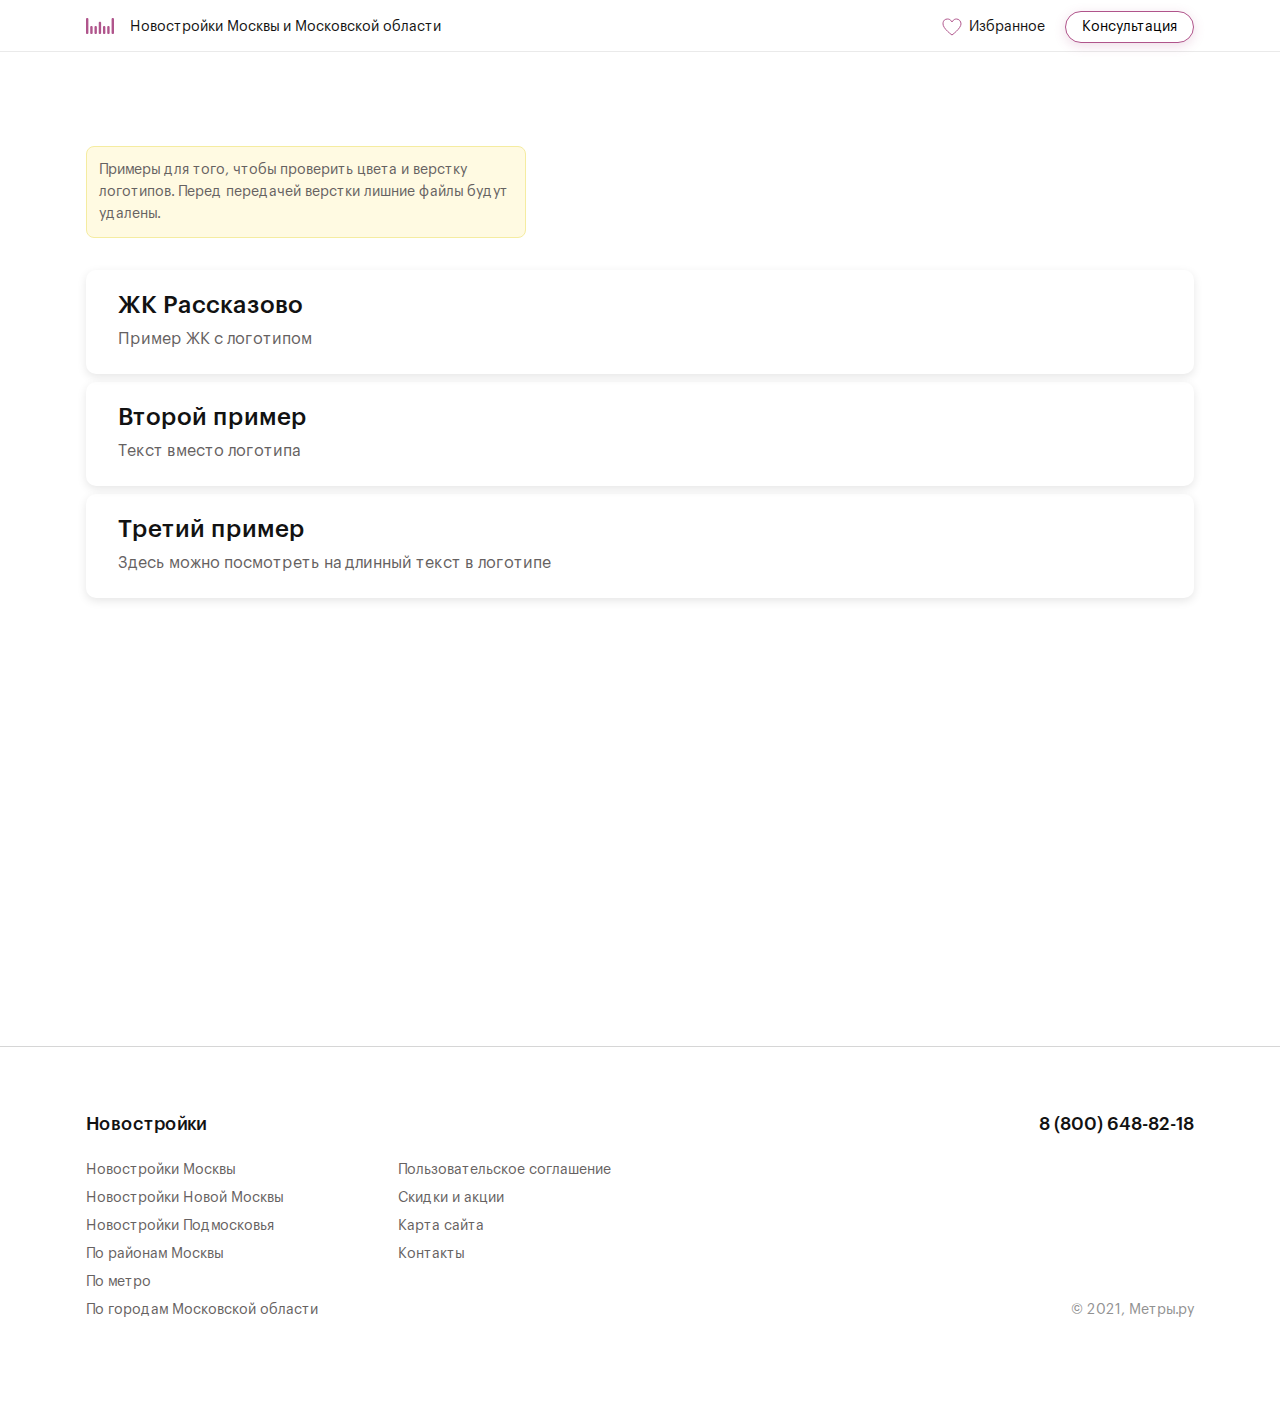
==== commit 66fc8e95: "deploy" ====
--- a/index.html
+++ b/index.html
@@ -24,7 +24,7 @@
   <link rel="apple-touch-icon" sizes="167x167" href="img/favicons/apple-touch-icon-167x167.png">
   <link rel="apple-touch-icon" sizes="180x180" href="img/favicons/apple-touch-icon-180x180.png">
   <link rel="apple-touch-icon" sizes="1024x1024" href="img/favicons/apple-touch-icon-1024x1024.png">
-  <link rel="stylesheet" href="styles/main.min.css">
+  <link rel="stylesheet" href="styles/uirhgiurtghrgr.min.css">
 
   <style>
     .homeP {
@@ -168,8 +168,8 @@
   </div>
 </footer>
 
-  <script src="js/main.min.js"></script>
+  <script src="js/owirhfgeiugh8494rgio.min.js"></script>
   <script src="js/homepage.min.js"></script>
-  <script src="js/vendor.min.js"></script>
+  <script src="js/uh4875gh498g4.min.js"></script>
 </body>
 </html>
--- a/styles/uirhgiurtghrgr.min.css
+++ b/styles/uirhgiurtghrgr.min.css
@@ -0,0 +1 @@
+html{line-height:1.15;-webkit-text-size-adjust:100%}main{display:block;min-height:100vh;padding:0 0 64px;margin:94px 0 0}h1{font-size:2em}hr{box-sizing:content-box;height:0;overflow:visible}code,kbd,pre,samp{font-family:monospace,monospace;font-size:1em}a{background-color:transparent;color:inherit;text-decoration:none}abbr[title]{border-bottom:none;text-decoration:underline;-webkit-text-decoration:underline dotted;text-decoration:underline dotted}b,strong{font-weight:bolder}small{font-size:80%}sub,sup{font-size:75%;line-height:0;position:relative;vertical-align:baseline}sub{bottom:-.25em}img{border-style:none;display:block;max-width:100%}button,input,optgroup,select,textarea{font-family:inherit;font-size:100%;line-height:1.15;margin:0}button,input{overflow:visible}button,select{text-transform:none}[type=button],[type=reset],[type=submit],button{-webkit-appearance:button}[type=button]::-moz-focus-inner,[type=reset]::-moz-focus-inner,[type=submit]::-moz-focus-inner,button::-moz-focus-inner{border-style:none;padding:0}[type=button]:-moz-focusring,[type=reset]:-moz-focusring,[type=submit]:-moz-focusring,button:-moz-focusring{outline:ButtonText dotted 1px}legend{box-sizing:border-box;color:inherit;display:table;max-width:100%;padding:0;white-space:normal}progress{vertical-align:baseline}textarea{overflow:auto}[type=checkbox],[type=radio]{box-sizing:border-box;padding:0}[type=number]::-webkit-inner-spin-button,[type=number]::-webkit-outer-spin-button{height:auto}[type=search]{-webkit-appearance:textfield;outline-offset:-2px}[type=search]::-webkit-search-decoration{-webkit-appearance:none}::-webkit-file-upload-button{-webkit-appearance:button;font:inherit}details{display:block}summary{display:list-item}[hidden],template{display:none}@font-face{font-family:'Graphik LCG';font-style:normal;font-weight:600;src:url(../fonts/GraphikLCG-Semibold.woff2) format("woff2"),url(../fonts/GraphikLCG-Semibold.woff) format("woff")}@font-face{font-family:'Graphik LCG';font-style:normal;font-weight:500;src:url(../fonts/GraphikLCG-Medium.woff2) format("woff2"),url(../fonts/GraphikLCG-Medium.woff) format("woff")}@font-face{font-family:'Graphik LCG';font-style:normal;font-weight:400;src:url(../fonts/GraphikLCG-Regular.woff2) format("woff2"),url(../fonts/GraphikLCG-Regular.woff) format("woff")}:root{--hover-percentage:50%;--disable-precentage:60%;--main-color:hsl(324, 37%, 51%);--main-shadow:0 3px 12px rgba(176, 85, 140, 0.2);--jk-color:hsl(324, 37%, 51%);--jk-color-hover:hsl(324, 37%, var(--hover-percentage));--jk-color-disable:hsl(324, 37%, var(--disable-precentage));--grey-1:#121212;--grey-2:#656161;--grey-3:#919191;--grey-4:#D6D6D6;--grey-5:#eaeaea;--grey-6:rgba(222, 222, 222, 0.9);--white:#FFF;--grey-shadow:0 3px 10px rgba(0, 0, 0, 0.1)}body.rasskazovo{--jk-color:hsl(43, 64%, 44%);--jk-color-hover:hsl(43, 64%, var(--hover-percentage));--jk-color-disable:hsl(43, 64%, var(--disable-precentage));--jk-color-shadow:0 3px 12px hsla(43, 64%, 44%, 30%)}body.testJk-1{--jk-color:hsl(187, 63%, 57%);--jk-color-hover:hsl(187, 63%, var(--hover-percentage));--jk-color-disable:hsl(187, 63%, var(--disable-precentage));--jk-color-shadow:0 3px 12px hsla(187, 63%, 57%, 30%)}body.testJk-2{--jk-color:hsl(4, 86%, 54%);--jk-color-hover:hsl(4, 86%, var(--hover-percentage));--jk-color-disable:hsl(4, 86%, var(--disable-precentage));--jk-color-shadow:0 3px 12px hsla(4, 86%, 54%, 30%)}*,::after,::before{box-sizing:border-box;padding:0;margin:0}body{margin:0;font-family:'Graphik LCG',sans-serif;font-size:16px;line-height:22px;-webkit-font-smoothing:antialiased;-moz-osx-font-smoothing:grayscale;color:var(--grey-1)}body.lock{overflow:hidden}.container{max-width:1172px;padding:0 32px;margin:0 auto}h1,h2,h3,h4,h5,h6{font-weight:500;margin:0}ul{list-style:none}button{cursor:pointer;background:0 0;border:none;outline:0}button:active{color:inherit}input:not([type=checkbox]):not([type=radio]),select,textarea{-webkit-appearance:none;-moz-appearance:none;appearance:none}sup{top:-.5em;font-size:.7em}fieldset{padding:0;border:none}.baseDoubleRangeInput .noUi-target,.baseRangeInput .noUi-target{background:var(--grey-4);border:none;box-shadow:none;padding:0 28px 0 12px;height:1px}.baseDoubleRangeInput .noUi-horizontal .noUi-handle,.baseRangeInput .noUi-horizontal .noUi-handle{width:16px;height:16px;border:none;background-color:var(--jk-color);border-radius:50%;box-shadow:none;outline:0;cursor:pointer;transition:transform .15s,background-color .15s}.baseDoubleRangeInput .noUi-horizontal .noUi-handle::after,.baseDoubleRangeInput .noUi-horizontal .noUi-handle::before,.baseRangeInput .noUi-horizontal .noUi-handle::after,.baseRangeInput .noUi-horizontal .noUi-handle::before{content:none}.baseDoubleRangeInput .noUi-horizontal .noUi-handle:hover,.baseRangeInput .noUi-horizontal .noUi-handle:hover{background-color:var(--jk-color-hover);transform:scale(1.2)}.baseDoubleRangeInput .noUi-connect,.baseRangeInput .noUi-connect{background:var(--jk-color)}.markList{display:flex;flex-direction:column;margin:24px 0}.markList__item{position:relative;margin:8px 0;padding-left:16px}.markList__item::before{content:"";position:absolute;left:0;top:10px;width:5px;height:5px;background-color:var(--grey-1);border-radius:50%}.swiper-container .swiper-button-next.swiper-button-disabled,.swiper-container .swiper-button-prev.swiper-button-disabled{opacity:.5}.swiper-container>*,.swiper-container>*>*,.swiper-container>*>*>*{-webkit-user-select:none;-moz-user-select:none;-ms-user-select:none;user-select:none}.container .swiper-button-next,.container .swiper-button-prev{width:38px;height:38px;border-radius:50%}.container .swiper-button-next::after,.container .swiper-button-prev::after{content:none}.container .swiper-container-horizontal>.swiper-pagination-bullets,.container .swiper-pagination-custom,.container .swiper-pagination-fraction{display:flex;align-items:center;justify-content:center;bottom:-32px}.container .swiper-container-horizontal>.swiper-pagination-bullets .swiper-pagination-bullet{margin:0 6px}.container .swiper-pagination-bullet{width:6px;height:6px;background:var(--jk-color);opacity:.5}.container .swiper-pagination-bullet-active{width:8px;height:8px;opacity:1}.showHideContent{overflow-y:hidden;transition:height .4s ease-in-out}.showHideBtn{padding:8px 0}.showHideBtn svg{transition:transform .15s}.showHideBtn--show svg{transform:rotate(-180deg)}.baseSelect{position:relative;width:100%}.baseSelect--open .baseSelect__title{color:var(--jk-color)}.baseSelect--open .baseSelect__arrow{transform:rotate(-180deg)}.baseSelect--open .baseSelect__dropdown{visibility:visible;opacity:1;z-index:2;transform:translateY(0)}.baseSelect--open .baseSelect__btn,.baseSelect--open .baseSelect__btn:hover{border-color:var(--jk-color)}.baseSelect--open .baseSelect__btn:hover .baseSelect__sortIcon>rect,.baseSelect--open .baseSelect__sortIcon>rect{fill:var(--jk-color)}.baseSelect__title{position:absolute;left:12px;top:-9px;font-size:14px;line-height:18px;color:var(--grey-3);padding:0 4px;background-color:var(--white)}.baseSelect__btn{display:flex;justify-content:space-between;align-items:center;padding:19px 16px 16px;border:1px solid var(--grey-4);border-radius:4px;width:100%;height:56px;transition:border-color .15s}.baseSelect__btn:hover{border-color:var(--grey-3)}.baseSelect__btn:hover .baseSelect__sortIcon>rect{fill:var(--grey-3)}.baseSelect__btnText{white-space:nowrap;margin-right:10px}.baseSelect__sortWrapper{display:flex;align-items:center}.baseSelect__sortIcon{margin-right:8px}.baseSelect__sortIcon--down{transform:rotate(180deg)}.baseSelect__sortIcon>rect{transition:fill .15s}.baseSelect__arrow{transition:transform .15s}.baseSelect__dropdown{position:absolute;right:0;min-width:100%;width:auto;max-height:300px;overflow-y:auto;padding:8px 16px;margin:8px 0 0;border-radius:4px;border:1px solid var(--grey-4);background-color:var(--white);visibility:hidden;opacity:0;z-index:-1;box-shadow:0 4px 6px rgba(0,0,0,.15);transform:translateY(-50px);transition:transform .15s,opacity .15s}.baseSelect__option{display:flex;justify-content:space-between;align-items:center;font-size:14px;line-height:18px;cursor:pointer;padding:8px 0}.baseSelect__option:hover{color:var(--jk-color)}.baseSelect__optionText{white-space:nowrap;margin-right:16px}.baseSelect__optionCheckIcon{display:none}.baseSelect__option--selected .baseSelect__optionCheckIcon{display:block}.baseMultiSelect{position:relative;width:100%}.baseMultiSelect--open .baseMultiSelect__title{color:var(--jk-color)}.baseMultiSelect--open .baseMultiSelect__arrow{transform:rotate(-180deg)}.baseMultiSelect--open .baseMultiSelect__dropdown{visibility:visible;opacity:1;z-index:2;transform:translateY(0)}.baseMultiSelect--open .baseMultiSelect__btn,.baseMultiSelect--open .baseMultiSelect__btn:hover{border-color:var(--jk-color)}.baseMultiSelect__title{position:absolute;left:12px;top:-9px;font-size:14px;line-height:18px;color:var(--grey-3);padding:0 4px;background-color:var(--white)}.baseMultiSelect__btn{display:flex;justify-content:space-between;align-items:center;padding:19px 16px 16px;border:1px solid var(--grey-4);border-radius:4px;width:100%;height:56px;transition:border-color .15s}.baseMultiSelect__btn:hover{border-color:var(--grey-3)}.baseMultiSelect__btnText{position:relative;max-width:calc(100% - 30px);overflow:hidden;white-space:nowrap;margin-right:10px;text-align:left;width:100%}.baseMultiSelect__btnText::after{content:"";position:absolute;right:0;top:0;width:16px;height:100%;background:linear-gradient(270deg,#fff 0,rgba(255,255,255,0) 59.09%)}.baseMultiSelect__sortWrapper{display:flex;align-items:center}.baseMultiSelect__arrow{transition:transform .15s}.baseMultiSelect__dropdown{position:absolute;right:0;min-width:100%;width:auto;max-height:300px;overflow-y:auto;padding:8px 16px;margin:8px 0 0;border-radius:4px;border:1px solid var(--grey-4);background-color:var(--white);visibility:hidden;opacity:0;z-index:-1;box-shadow:0 4px 6px rgba(0,0,0,.15);transform:translateY(-50px);transition:transform .15s,opacity .15s}.baseMultiSelect__option{display:flex;justify-content:space-between;align-items:center;font-size:14px;line-height:18px;cursor:pointer;padding:8px 0}.baseMultiSelect__option:hover{color:var(--jk-color)}.baseMultiSelect__optionText{white-space:nowrap;margin-right:16px}.baseMultiSelect__optionCheckIcon{display:none}.baseMultiSelect__option--selected .baseMultiSelect__optionCheckIcon{display:block}.checkboxItem__input{position:absolute;z-index:-1;opacity:0}.checkboxItem__label{display:inline-flex;justify-content:center;align-items:center;max-height:36px;min-width:36px;-webkit-user-select:none;-moz-user-select:none;-ms-user-select:none;user-select:none;cursor:pointer;padding:6px;border-radius:4px;transition:background-color .15s,color .15s}.checkboxItem__input:checked+.checkboxItem__label{background-color:var(--jk-color);color:var(--white)}.checkboxItem__input:not(:disabled):not(:checked)+.checkboxItem__label:hover{background-color:var(--grey-5)}.checkboxItem__input:not(:disabled):checked+.checkboxItem__label:hover{background-color:var(--jk-color-hover)}.baseCheckboxGroup{position:relative;display:flex;justify-content:center;height:56px;padding:10px 16px;border:1px solid var(--grey-4);border-radius:4px;width:100%;transition:border-color .15s}.baseCheckboxGroup__title{position:absolute;left:12px;top:-9px;font-size:14px;line-height:18px;color:var(--grey-3);padding:0 4px;background-color:var(--white)}.baseCheckboxGroup__item{flex:0 1 100%;width:auto;max-width:128px}.baseCheckboxGroup__item:not(:last-child){margin-right:4px}.baseCheckboxGroup__item>label{width:100%}.baseDoubleRangeInput{position:relative;display:flex;padding:19px 16px 16px;border:1px solid var(--grey-4);border-radius:4px;width:100%;height:56px}.baseDoubleRangeInput__title{position:absolute;left:12px;top:-9px;font-size:14px;line-height:18px;color:var(--grey-3);padding:0 4px;background-color:var(--white)}.baseDoubleRangeInput__maxValue,.baseDoubleRangeInput__minValue{display:flex;flex:0 0 50%}.baseDoubleRangeInput__minValue{padding-right:12px;border-right:1px solid var(--grey-4)}.baseDoubleRangeInput__maxValue{padding-left:12px}.baseDoubleRangeInput__input{width:100%;outline:0;border:none;text-align:center}.baseDoubleRangeInput__slider{position:absolute;width:100%;bottom:-1px;left:0}.baseBubbleItem__input{position:absolute;z-index:-1;opacity:0}.baseBubbleItem__label{display:inline-flex;justify-content:center;align-items:center;max-height:36px;min-width:36px;-webkit-user-select:none;-moz-user-select:none;-ms-user-select:none;user-select:none;cursor:pointer;padding:4px 12px;border-radius:24px;box-shadow:var(--grey-shadow);transition:background-color .15s,color .15s,box-shadow .15s}.baseBubbleItem__input:checked+.baseBubbleItem__label{background-color:var(--jk-color);color:var(--white)}.baseBubbleItem__input:not(:disabled):not(:checked)+.baseBubbleItem__label:hover{box-shadow:var(--jk-color-shadow)}.baseBubbleItem__input:not(:disabled):checked+.baseBubbleItem__label:hover{background-color:var(--jk-color-hover)}.baseTooltip{position:relative;display:inline-block;cursor:pointer}.baseTooltip:hover .baseTooltip__text{visibility:visible}.baseTooltip__text{font-size:14px;line-height:18px;visibility:hidden;text-align:center;width:-webkit-max-content;width:-moz-max-content;width:max-content;background-color:var(--grey-1);color:var(--white);border-radius:4px;padding:6px 12px;position:absolute;z-index:11;bottom:125%;left:50%;transform:translateX(-50%);box-shadow:var(--grey-shadow)}.baseTooltip__text::after{content:"";position:absolute;top:100%;left:50%;margin-left:-6px;border-width:6px;border-style:solid;border-color:var(--grey-1) transparent transparent transparent}.basePagination{display:flex;justify-content:center;align-items:center}.basePagination__item{border-radius:50%}.basePagination__item:not(:last-child){margin-right:4px}.basePagination__item:hover .basePagination__link{background-color:#f5f5f5}.basePagination__item--active{border:1px solid var(--jk-color);box-shadow:var(--jk-color-shadow)}.basePagination__item--active:hover .basePagination__link{background-color:var(--white)}.basePagination__item--disable .basePagination__link>svg>path{stroke:var(--grey-4)}.basePagination__link{display:flex;justify-content:center;align-items:center;width:43px;height:43px;border-radius:50%}.baseBreadcrumbs{display:flex}.baseBreadcrumbs__item{font-size:14px;line-height:18px;flex:0 0 auto;padding-right:22px;margin-right:8px;transition:color .15s}.baseBreadcrumbs__item:not(:last-child){position:relative}.baseBreadcrumbs__item:not(:last-child)::after{content:"";position:absolute;right:0;top:-1px;width:13px;height:18px;background:url("data:image/svg+xml,%3Csvg width='13' height='18' viewBox='0 0 13 18' fill='none' xmlns='http://www.w3.org/2000/svg'%3E%3Cpath d='M4 14L9 9L4 4' stroke='%23121212' stroke-width='1.5'/%3E%3C/svg%3E%0A") center no-repeat}.baseBreadcrumbs__item:not(:last-child):hover{color:var(--jk-color)}.baseBreadcrumbs__item--disable{color:var(--grey-3)}.baseRangeInput{position:relative;display:flex;padding:19px 16px 16px;border:1px solid var(--grey-4);border-radius:4px;width:100%;height:56px}.baseRangeInput__title{position:absolute;left:12px;top:-9px;font-size:14px;line-height:18px;color:var(--grey-3);padding:0 4px;background-color:var(--white)}.baseRangeInput__value{width:100%}.baseRangeInput__input{width:100%;outline:0;border:none}.baseRangeInput__percent{display:none;position:absolute;right:16px;color:var(--grey-3)}.baseRangeInput__slider{position:absolute;width:100%;bottom:-1px;left:0}.flatCard{position:relative;border-radius:10px;padding:48px 24px 12px;box-shadow:var(--grey-shadow);transition:box-shadow .15s}.flatCard:hover{box-shadow:var(--jk-color-shadow)}.flatCard--decoration .flatCard__decorIcon{display:block}.flatCard--stock .flatCard__pricePurchaseValue{color:var(--jk-color)}.flatCard--stock .flatCard__pricePurchase .flatCard__priceProp{text-decoration:line-through}.flatCard__planWrapper{padding:0 8px;height:236px;margin:0 0 32px}.flatCard__planImage{width:100%;height:100%;-o-object-fit:contain;object-fit:contain;-o-object-position:center;object-position:center}.flatCard__link::after{content:"";position:absolute;top:0;right:0;bottom:0;left:0;z-index:1}.flatCard__title{font-size:20px;margin:0 0 4px}.flatCard__date{font-size:14px;line-height:18px;color:var(--grey-3)}.flatCard__infoList{display:flex;padding:16px 0;border-bottom:1px solid var(--grey-4);margin:0 0 12px}.flatCard__infoItem{display:flex;flex-direction:column}.flatCard__infoItem:not(:last-child){margin-right:32px}.flatCard__infoItemProp,.flatCard__infoItemValue{font-size:14px;line-height:18px}.flatCard__infoItemProp{color:var(--grey-3);margin:0 0 4px}.flatCard__price{display:flex;justify-content:space-between;font-size:14px;line-height:18px}.flatCard__priceHypothec,.flatCard__pricePurchase{display:flex;flex-direction:column}.flatCard__priceProp{color:var(--grey-3);margin:0 0 4px}.flatCard__pricePurchaseValue{font-size:18px;font-weight:500}.flatCard__priceHypothecValue{color:var(--grey-3)}.flatCard__decorIcon{display:none;position:absolute;left:24px;top:24px}.flatCard__favoriteBtn{position:absolute;top:16px;right:16px;width:36px;height:36px;z-index:2}.flatListItem{position:relative;display:flex;align-items:center;width:100%;padding:16px 80px 16px 32px;transition:box-shadow .15s}.flatListItem:not(:last-child){border-bottom:1px solid var(--grey-5)}.flatListItem>*{flex:0 0 auto}.flatListItem:hover{box-shadow:var(--jk-color-shadow);z-index:1}.flatListItem--decoration .flatListItem__decorIcon{display:block}.flatListItem--stock .flatListItem__pricePurchaseValue{color:var(--jk-color)}.flatListItem--stock .flatListItem__priceProp{text-decoration:line-through;font-weight:500}.flatListItem__planWrapper{width:90px;height:74px;margin-right:16px}.flatListItem__planImage{width:100%;height:100%;-o-object-fit:contain;object-fit:contain;-o-object-position:center;object-position:center}.flatsListItem__link{flex-shrink:1;min-width:208px;width:33%;margin-right:16px}.flatsListItem__link::after{content:"";position:absolute;top:0;right:0;bottom:0;left:0;z-index:1}.flatsListItem__title{font-size:18px;line-height:26px}.flatsListItem__decorationText{color:var(--grey-3)}.flatListItem__infoList{display:flex;min-width:322px;width:39.7%;margin-right:16px}.flatListItem__infoItem{flex:0 0 auto}.flatListItem__infoItem:not(:last-child){margin-right:16px}.flatListItem__infoItem--date{width:154px;text-align:center}.flatListItem__infoItem--building{text-align:center;min-width:64px;width:27.7%}.flatListItem__infoItem--floor{min-width:72px;width:25.2%}.flatListItem__infoItemMobValue{display:none}.flatListItem__price{text-align:right;width:132px}.flatListItem__pricePurchase{position:relative;display:flex;flex-direction:column}.flatListItem__priceProp{font-size:14px;line-height:18px;color:var(--grey-3);position:absolute;right:0;top:-22px}.flatListItem__pricePurchaseValue{font-size:18px;line-height:26px}.flatListItem__priceHypothec,.flatListItem__pricePropMob{display:none}.flatListItem__decorIcon,.flatListItem__favoriteBtn{position:absolute}.flatListItem__decorIcon{display:none;left:10px;top:5px;width:34px;height:34px}.flatListItem__decorIcon svg{width:100%;height:100%}.flatListItem__favoriteBtn{width:36px;height:36px;right:32px;z-index:2}.favoriteButton{display:flex;justify-content:center;align-items:center;padding:8px;border-radius:50%;width:100%;height:100%}.favoriteButton>svg{width:100%;height:100%}.favoriteButton:hover{background-color:#f5f5f5}.favoriteButton:active{background-color:var(--grey-5)}.favoriteButton__path{transition:fill .15s}.favoriteButton--active .favoriteButton__path{fill:var(--jk-color)}.headerTop{border-bottom:1px solid var(--grey-5);max-height:52px}.headerTop__container,.headerTop__favorites,.headerTop__linksContainer{display:flex;align-items:center}.headerTop__container{justify-content:space-between;padding-top:11px;padding-bottom:9px}.headerTop__logo{display:flex;align-items:flex-start;margin-right:24px}.headerTop__logo:hover .headerTop__logoText{color:var(--main-color)}.headerTop__logoImg{margin-right:16px}.headerTop__consultation,.headerTop__favoritesText,.headerTop__logoText{font-size:14px;line-height:18px}.headerTop__favoritesText,.headerTop__logoText{transition:color .15s}.headerTop__favorites{margin-right:20px}.headerTop__favorites:hover .headerTop__favoritesText{color:var(--main-color)}.headerTop__favoritesIcon{margin:0 4px 4px 0}.headerTop__favorites--hasItems .headerTop__favoritesIconDot{opacity:1}.headerTop__consultation{font-size:14px;line-height:18px;border:1px solid var(--main-color);background-color:var(--white);box-shadow:var(--main-shadow);border-radius:50px;transition:background-color .15s,color .15s;padding:6px 16px}.headerTop__consultation:hover{background-color:var(--main-color);color:var(--white)}.jkHeader{position:absolute;left:0;top:52px;width:100%;z-index:20;background-color:var(--white)}.jkHeader.jkHeader--fixed{position:fixed;transform:translateY(-52px);transition:transform .25s ease-in-out;box-shadow:var(--grey-shadow)}.jkHeader.jkHeader--hidden{transform:translateY(-200%)}.jkHeader__container,.jkHeader__menuList,.jkHeader__menuWrapper{display:flex;align-items:center}.jkHeader__container{justify-content:space-between;height:94px}.jkHeader__logo{margin-right:24px}.jkHeader__logoImage{height:60px;margin:0 0 16px}.jkHeader__logoText{display:inline-block;font-size:21px;line-height:110%;font-weight:600;max-width:164px;transition:color .15s}.jkHeader__logoText:hover{color:var(--jk-color)}.jkHeader__container>a,.jkHeader__menuItem{font-weight:500;transition:color .15s}.jkHeader__container>a:hover,.jkHeader__menuItem:hover{color:var(--jk-color)}li.jkHeader__menuItem:not(:last-child){margin-right:24px}.jkHeader__mobileOptions{display:none}.jkAnchorsNav{position:fixed;top:0;left:0;width:100%;background-color:var(--white);padding:12px 0 0;box-shadow:0 4px 4px rgba(0,0,0,.15);z-index:20;transform:translateY(-120%);transition:transform .15s}.jkAnchorsNav--show{transform:translateY(0)}.jkAnchorsNav__title{display:inline-block;font-size:24px;line-height:130%;font-weight:500}.jkAnchorsNav__scrollWrapper{position:relative}.jkAnchorsNav__scrollWrapper::after{content:"";position:absolute;top:0;right:0;width:40px;height:100%;background:linear-gradient(270deg,#fff 0,rgba(255,255,255,0) 59.09%);z-index:1}.jkAnchorsNav__list{display:flex;color:var(--grey-2)}.jkAnchorsNav__item.swiper-slide{width:unset}.jkAnchorsNav__item{border-bottom:2px solid transparent}.jkAnchorsNav__item:hover{border-color:var(--grey-4)}.jkAnchorsNav__itemLink{display:inline-block;padding:8px 0}.jkAnchorsNav__item--active{color:var(--jk-color);border-color:var(--jk-color)}.jkAnchorsNav__item--active:hover{border-color:var(--jk-color)}.jkPreviewWrapper{display:flex;flex-direction:column;align-items:center;padding:0 32px}.jkPreview{position:relative;overflow:hidden;width:100%;max-width:1600px;min-height:400px;height:calc(100vh - 94px - 53px - 16px);background:var(--jk-color) no-repeat center;background-size:cover;border-radius:10px}.jkPreview::before{content:"";position:absolute;left:0;bottom:0;width:100%;height:50%;background:linear-gradient(180deg,rgba(0,0,0,0) 0,rgba(0,0,0,.7) 50%)}.jkPreview__container{position:relative;height:100%;display:flex;justify-content:space-between;align-items:flex-end;padding-bottom:44px;z-index:1}.jkPreview__info{max-width:680px;color:var(--white)}.jkPreview__heading{font-size:34px;line-height:120%;margin:0 0 24px}.jkPreview__descr{font-size:18px;line-height:26px;color:var(--grey-6);max-width:532px;margin:0 0 26px}.jkPreview__featuresItem,.jkPreview__featuresList{display:flex}.jkPreview__featuresItem:not(:last-child){margin-right:24px;padding-right:24px;border-right:1px solid var(--grey-3)}.jkPreview__featuresIcon{width:24px;margin-right:12px}.jkPreview__featuresIcon svg{width:100%;height:auto}.jkPreview__featuresTitle{display:inline-block;font-size:20px;line-height:27px;font-weight:500;margin:0 0 4px}.jkPreview__featuresDescr{font-size:14px;line-height:18px}.jkPreview__btn{font-size:20px;font-weight:500;text-align:center;color:var(--white);background-color:var(--jk-color);box-shadow:var(--jk-color-shadow);border-radius:50px;transition:background-color .15s;padding:20px 40px;box-shadow:0 3px 28px var(--jk-color)}.jkPreview__btn:hover{background-color:var(--jk-color-hover)}.jkPreview__btn:active{color:var(--white);background-color:var(--jk-color)}.jkPreview__descrMobile{display:none}.jkTriggers{padding:30px 0}.jkTriggers__list{display:flex}.jkTriggers__item{flex:0 0 auto;width:calc(25% - 3px);box-shadow:var(--grey-shadow);transition:box-shadow .15s}.jkTriggers__item:not(:last-child){margin-right:4px}.jkTriggers__item:hover{box-shadow:var(--jk-color-shadow)}.jkTriggers__link{position:relative;display:flex;flex-direction:column;padding:8px 16px}.jkTriggers__icon{position:absolute;width:12px;height:12px;background-color:var(--jk-color);right:16px;top:10px}.jkTriggers__item--st .jkTriggers__icon{top:8px;border-radius:50%}.jkTriggers__item--1k .jkTriggers__icon,.jkTriggers__item--2k .jkTriggers__icon{transform:rotate(45deg)}.jkTriggers__item--2k .jkTriggers__icon::before{position:absolute;width:12px;height:12px;background-color:var(--jk-color);content:"";left:-12px;top:12px}.jkTriggers__item--3k .jkTriggers__icon{transform:rotate(45deg)}.jkTriggers__item--3k .jkTriggers__icon::after,.jkTriggers__item--3k .jkTriggers__icon::before{position:absolute;width:12px;height:12px;background-color:var(--jk-color);content:""}.jkTriggers__item--3k .jkTriggers__icon::before{left:-12px;top:12px}.jkTriggers__item--3k .jkTriggers__icon::after{left:-24px;top:24px}.jkTriggers__title{font-size:20px;line-height:27px;margin:0 0 4px}.jkTriggers__area{font-size:14px;line-height:18px;color:var(--grey-2);margin:0 0 36px}.jkTriggers__price{font-size:14px;line-height:18px}.jkTriggers__priceNum{font-size:40px;line-height:40px;font-weight:600}.textBlock__head{display:flex;justify-content:space-between;align-items:flex-start;margin:0 0 8px;max-width:1016px}.textBlock__heading{font-size:34px;line-height:120%;max-width:538px}.textBlock__videoBtn{display:flex;align-items:center}.textBlock__videoBtn:hover .textBlock__videoIcon{background-color:var(--jk-color);background-image:url("data:image/svg+xml,%3Csvg width='14' height='16' viewBox='0 0 14 16' fill='none' xmlns='http://www.w3.org/2000/svg'%3E%3Cpath d='M13.2754 7.99998L0.861596 15.1671L0.861597 0.832876L13.2754 7.99998Z' fill='%23fff'/%3E%3C/svg%3E%0A")}.textBlock__videoBtn:hover .textBlock__videoText{border-bottom-color:transparent}.textBlock__videoIcon{position:relative;width:59px;height:59px;margin-right:20px;border:1px solid var(--jk-color);border-radius:50%;box-shadow:var(--jk-color-shadow);transition:background-color .15s,background-image .15s;background:var(--white) no-repeat 51% 50%;background-image:url("data:image/svg+xml,%3Csvg width='14' height='16' viewBox='0 0 14 16' fill='none' xmlns='http://www.w3.org/2000/svg'%3E%3Cpath d='M13.2754 7.99998L0.861596 15.1671L0.861597 0.832876L13.2754 7.99998Z' fill='%23121212'/%3E%3C/svg%3E%0A")}.textBlock__videoText{font-size:18px;line-height:26px;color:var(--jk-color);border-bottom:1px dashed var(--jk-color)}.textBlock__videoText:hover{border-bottom-color:transparent}.textBlock__content{font-size:18px;line-height:26px;color:var(--grey-2);padding:0 300px 12px 0;margin:0 0 8px}.textBlock__p{margin:24px 0}.textBlock__rating{display:flex;justify-content:space-between;align-items:flex-start;width:520px;padding:24px 0 32px;color:var(--grey-1)}.textBlock__ratingTitle{font-size:20px;line-height:27px;font-weight:500;margin:0 0 8px}.textBlock__ratingWrapper{display:flex;align-items:center}.textBlock__ratingGroup{position:relative;width:91px;height:18px;background-image:url(../img/svg/star-outline.svg);background-repeat:repeat-x;margin-right:10px}.textBlock__ratingInput{position:absolute;width:1px;height:1px;overflow:hidden;clip:rect(0 0 0 0)}.textBlock__ratingStar{position:absolute;top:0;left:0;margin:0;height:18px;background-repeat:repeat-x;cursor:pointer}.textBlock__ratingStar:nth-of-type(1){z-index:5;width:18px}.textBlock__ratingStar:nth-of-type(2){z-index:4;width:calc(18px * 2)}.textBlock__ratingStar:nth-of-type(3){z-index:3;width:calc(18px * 3)}.textBlock__ratingStar:nth-of-type(4){z-index:2;width:calc(18px * 4)}.textBlock__ratingStar:nth-of-type(5){z-index:1;width:calc(18px * 5)}.textBlock__ratingInput:checked+.textBlock__ratingStar,.textBlock__ratingStar:hover{background-image:url(../img/svg/star-fill.svg)}.textBlock__ratingStar:hover~.textBlock__ratingStar{background-image:url(../img/svg/star-outline.svg)}.textBlock__ratingInfo{font-size:14px;line-height:18px}.textBlock__ratingLink{font-size:14px;line-height:18px;border:1px solid var(--main-color);background-color:var(--white);box-shadow:var(--main-shadow);border-radius:50px;transition:background-position .15s,background-image .15s,color .15s,background-color .15s;padding:6px 32px 6px 16px;background:url("data:image/svg+xml,%3Csvg width='13' height='19' viewBox='0 0 13 19' fill='none' xmlns='http://www.w3.org/2000/svg'%3E%3Cpath d='M4 14.1068L9 9.10681L4 4.10681' stroke='%23B0558C' stroke-width='1.5'/%3E%3C/svg%3E%0A") 93% no-repeat}.textBlock__ratingLink:hover{background-color:var(--main-color);color:var(--white);background-image:url("data:image/svg+xml,%3Csvg width='13' height='19' viewBox='0 0 13 19' fill='none' xmlns='http://www.w3.org/2000/svg'%3E%3Cpath d='M4 14.1068L9 9.10681L4 4.10681' stroke='%23fff' stroke-width='1.5'/%3E%3C/svg%3E%0A");background-position:96%}.textBlock__toOfficialText{font-size:16px;color:var(--grey-1);margin:0 0 4px}.textBlock__toOfficialLink{font-size:16px;color:var(--main-color);border-bottom:1px dashed var(--main-color)}.textBlock__toOfficialLink:hover{border-bottom-color:transparent}.textBlock__showHide{font-size:18px;line-height:26px;color:var(--jk-color)}.tableInfo{max-width:824px}.tableInfo__item{display:flex;font-size:18px;line-height:26px;border-bottom:1px solid var(--grey-4);padding:10px 0}.tableInfo__item:first-child{border-bottom-color:var(--jk-color)}.tableInfo__prop{color:var(--grey-3);width:288px;margin-right:16px}.swiper-container.sliderBlock{width:100%;height:100%;overflow:unset}.swiper-container.sliderBlock .swiper-container-horizontal>.swiper-pagination-bullets,.swiper-container.sliderBlock .swiper-pagination-custom,.swiper-container.sliderBlock .swiper-pagination-fraction{width:auto;left:calc(50% - 30px);top:566px;bottom:auto}.sliderBlock__slide{position:relative;background-size:cover;background-position:center;opacity:.5}.sliderBlock__slide--visible{opacity:1}.sliderBlock__slideImage{width:100%;-o-object-fit:cover;object-fit:cover;-o-object-position:center;object-position:center;height:620px;border-radius:10px}.sliderBlock__slideText{font-size:14px;line-height:18px;color:var(--grey-2);max-width:540px;margin:16px 0 0}.sliderBlock__slideFullscreenBtn{position:absolute;top:558px;right:32px;width:38px;height:38px;border-radius:50%;background-color:var(--white);background-repeat:no-repeat;background-position:center;background-image:url("data:image/svg+xml,%3Csvg width='16' height='16' viewBox='0 0 16 16' fill='none' xmlns='http://www.w3.org/2000/svg'%3E%3Cpath d='M1.5 6V2.5C1.5 1.94772 1.94772 1.5 2.5 1.5H6' stroke='%23121212' stroke-width='1.5'/%3E%3Cpath d='M10 1.5L13.5 1.5C14.0523 1.5 14.5 1.94772 14.5 2.5L14.5 6' stroke='%23121212' stroke-width='1.5'/%3E%3Cpath d='M6 14.5L2.5 14.5C1.94772 14.5 1.5 14.0523 1.5 13.5L1.5 10' stroke='%23121212' stroke-width='1.5'/%3E%3Cpath d='M10 14.5L13.5 14.5C14.0523 14.5 14.5 14.0523 14.5 13.5L14.5 10' stroke='%23121212' stroke-width='1.5'/%3E%3C/svg%3E%0A")}.swiper-container .sliderBlock__btnNext,.swiper-container .sliderBlock__btnPrev{background-color:var(--jk-color);top:45%;transition:background-color .15s}.swiper-container .sliderBlock__btnNext:hover,.swiper-container .sliderBlock__btnPrev:hover{background-color:var(--jk-color-hover)}.swiper-container .sliderBlock__btnNext{right:-18px}.swiper-container .sliderBlock__btnPrev{left:-18px}.sliderBlock__pagination{font-size:14px;line-height:18px;background-color:var(--white);padding:6px 16px;border-radius:10px}.videoModal{position:fixed;width:100%;height:100%;top:0;left:0;opacity:0;background:rgba(0,0,0,.7);-webkit-backdrop-filter:blur(4px);backdrop-filter:blur(4px);visibility:hidden;overflow-y:scroll;min-height:280px;transition:visibility .15s,opacity .15s;z-index:50}.videoModal--open{opacity:1;visibility:visible}.videoModal--open .videoModal__content{opacity:1;transform:translate(0,0)}.videoModal__body{display:flex;justify-content:center;align-items:center;padding:64px;min-height:100%;max-width:1500px;margin:0 auto;box-shadow:0 0 35px rgba(0,0,0,.15)}.videoModal__content{position:relative;width:100%;background-color:var(--white);opacity:0;transform:translate(0,100%);transition:transform .15s,opacity .15s;height:0;padding-top:56%}.videoModal__player{position:absolute;top:0;left:0;width:100%;height:100%;background-color:#656161}.videoModal__close{position:absolute;top:4px;right:-40px}.simularJk{max-width:256px}.simularJk:hover .simularJk__image{transform:scale(1.06)}.simularJk:hover .simularJk__title{color:var(--jk-color)}.simularJk__heading{font-size:18px;margin:0 0 12px}.simularJk__link{display:flex;flex-direction:column;box-shadow:var(--jk-color-shadow);border-radius:10px;overflow:hidden}.simularJk__imageWraper{overflow:hidden;height:162px}.simularJk__image{width:100%;height:100%;-o-object-fit:cover;object-fit:cover;-o-object-position:center;object-position:center;transition:transform .15s}.simularJk__info{padding:12px}.simularJk__title{font-size:16px;margin:0 0 5px;transition:color .15s}.simularJk__price{font-size:14px;line-height:18px;display:block;margin:0 0 6px}.simularJk__metro{font-size:14px;line-height:18px;display:inline-block;position:relative;padding:0 12px 0 24px;background:url("data:image/svg+xml,%3Csvg width='21' height='21' viewBox='0 0 21 21' fill='none' xmlns='http://www.w3.org/2000/svg'%3E%3Cpath d='M17.3274 1.95703L10.6177 11.4849L3.76377 2.17867L0 17.7608H5.09335L6.02651 12.7773L10.5347 19.0433L15.0194 12.9146L15.9217 17.7884H21L17.3274 1.95703Z' fill='%23FF3342'/%3E%3C/svg%3E%0A") left center no-repeat;background-size:18px 18px}.simularJkMobile{position:fixed;bottom:0;left:0;display:flex;align-items:flex-start;width:100%;height:100%;padding:0 16px;transform:translateY(calc(100% + 14px));z-index:50;transition:transform .3s}.simularJkMobile--visible{transform:translateY(calc(100% - 26px))}.simularJkMobile--open{align-items:center;background:rgba(0,0,0,.7);-webkit-backdrop-filter:blur(4px);backdrop-filter:blur(4px);transform:translateY(0)}.simularJkMobile--open .simularJkMobile__toggleBtnArrow{transform:rotate(-180deg)}.simularJkMobile__content{position:relative;width:100%;background-color:var(--white);border-radius:10px}.simularJkMobile__toggleBtn{font-size:12px;line-height:16px;position:relative;width:100%;padding:5px;color:var(--white);border-radius:10px 10px 0 0;background-color:var(--jk-color)}.simularJkMobile__toggleBtn:active{color:var(--white)}.simularJkMobile__toggleBtnIcon{position:absolute;width:64px;height:44px;border-radius:100% 100% 0 0;background-color:var(--jk-color);top:-12px;left:calc(50% - 24px);z-index:-1}.simularJkMobile__toggleBtnArrow{transition:transform .15s}.simularJkMobile__link{display:flex;flex-direction:column;box-shadow:var(--jk-color-shadow)}.simularJkMobile__imageWraper{height:400px}.simularJkMobile__image{width:100%;height:100%;-o-object-fit:cover;object-fit:cover;-o-object-position:center;object-position:center;transition:transform .15s}.simularJkMobile__info{padding:12px}.simularJkMobile__title{font-size:16px;margin:0 0 5px;transition:color .15s}.simularJkMobile__price{font-size:14px;line-height:18px;display:block;margin:0 0 6px}.simularJkMobile__metro{font-size:14px;line-height:18px;display:inline-block;position:relative;padding:0 12px 0 24px;background:url("data:image/svg+xml,%3Csvg width='21' height='21' viewBox='0 0 21 21' fill='none' xmlns='http://www.w3.org/2000/svg'%3E%3Cpath d='M17.3274 1.95703L10.6177 11.4849L3.76377 2.17867L0 17.7608H5.09335L6.02651 12.7773L10.5347 19.0433L15.0194 12.9146L15.9217 17.7884H21L17.3274 1.95703Z' fill='%23FF3342'/%3E%3C/svg%3E%0A") left center no-repeat;background-size:18px 18px}.fullScreenSlider{position:fixed;width:100%;height:100%;top:0;left:0;opacity:0;background:#000;-webkit-backdrop-filter:blur(4px);backdrop-filter:blur(4px);visibility:hidden;overflow-y:auto;min-height:280px;transition:visibility .15s,opacity .15s;z-index:50}.fullScreenSlider--open{opacity:1;visibility:visible}.fullScreenSlider--open .fullScreenSlider__content{opacity:1}.fullScreenSlider__body{position:relative;display:flex;flex-direction:column;justify-content:center;align-items:center;min-height:100%}.fullScreenSlider__content{position:relative;width:100%;margin:80px 0 0;opacity:0;transition:opacity .15s}.swiper-container.fullScreenSlider__slider{width:100%;height:100%}.swiper-container.fullScreenSlider__slider .swiper-container-horizontal>.swiper-pagination-bullets,.swiper-container.fullScreenSlider__slider .swiper-pagination-custom,.swiper-container.fullScreenSlider__slider .swiper-pagination-fraction{width:auto;left:calc(50% - 30px);top:566px;bottom:auto}.fullScreenSlider__slide{display:flex;flex-direction:column;align-items:center;position:relative;background-size:cover;background-position:center;padding-bottom:24px}.swiper-slide.fullScreenSlider__slide--text{display:flex;justify-content:center;align-items:center;height:auto}.fullScreenSlider__slideImage{width:100%;-o-object-fit:cover;object-fit:cover;-o-object-position:center;object-position:center;height:620px;border-radius:10px}.fullScreenSlider__slideText{display:flex;flex-direction:column;justify-content:center;align-items:center;text-align:center;color:var(--white)}.fullScreenSlider__slideTitle{font-size:40px;line-height:100%;font-weight:600;max-width:808px;margin:0 0 24px}.fullScreenSlider__slideDescr{font-size:20px;line-height:27px;font-weight:500;max-width:468px}.fullScreenSlider__body .fullScreenSlider__btnNext,.fullScreenSlider__body .fullScreenSlider__btnPrev{background-color:var(--jk-color);top:48%;transition:background-color .15s}.fullScreenSlider__body .fullScreenSlider__btnNext:hover,.fullScreenSlider__body .fullScreenSlider__btnPrev:hover{background-color:var(--jk-color-hover)}.fullScreenSlider__body .fullScreenSlider__btnNext{right:12px}.fullScreenSlider__body .fullScreenSlider__btnPrev{left:12px}.fullScreenSlider__pagination{font-size:14px;line-height:18px;background-color:var(--white);padding:6px 16px;border-radius:10px}.fullScreenSlider__reqBtn{font-size:20px;font-weight:500;text-align:center;color:var(--white);background-color:var(--jk-color);box-shadow:var(--jk-color-shadow);border-radius:50px;transition:background-color .15s;padding:20px 40px;margin:32px 0 0;box-shadow:0 3px 28px var(--jk-color)}.fullScreenSlider__reqBtn:hover{background-color:var(--jk-color-hover)}.fullScreenSlider__reqBtn:active{color:var(--white);background-color:var(--jk-color)}.fullScreenSlider__close{position:absolute;top:0;right:0;padding:48px}.fullScreenSlider__close:hover{background-color:var(--grey-1)}.formModal{position:fixed;width:100%;height:100%;top:0;left:0;opacity:0;background:rgba(0,0,0,.7);-webkit-backdrop-filter:blur(4px);backdrop-filter:blur(4px);visibility:hidden;overflow-y:auto;overflow-x:hidden;z-index:50;transition:visibility .15s,opacity .15s}.formModal--open{opacity:1;visibility:visible}.formModal--open .formModal__content{opacity:1;transform:translate(0,0);z-index:2}.formModal--open .formModal__content--success{opacity:0;transform:translateX(100px);z-index:1}.formModal--success .formModal__content--form{opacity:0;transform:translateX(-100px);z-index:1}.formModal--success .formModal__content--success{transform:translateX(0);opacity:1;z-index:2}.formModal__body{display:flex;justify-content:center;align-items:center;padding:16px;min-height:100%;margin:0 auto}.formModal__content{position:absolute;width:calc(100% - 32px);max-width:440px;padding:64px 24px 32px;background-color:var(--white);opacity:0;transform:translate(0,100%);transition:transform .15s,opacity .15s;border-radius:10px;box-shadow:var(--grey-shadow)}.formModal__progressBar{display:none;position:absolute;left:0;top:0;width:100%;height:8px;background-color:var(--grey-5);overflow:hidden}.formModal__progressBar::after,.formModal__progressBar::before{content:"";position:absolute;left:0;top:0;height:100%;background-color:var(--main-color)}.formModal__progressBar::before{-webkit-animation:2.4s linear infinite moveProgress;animation:2.4s linear infinite moveProgress}.formModal__progressBar:after{-webkit-animation:2.4s linear 1.2s infinite moveProgress;animation:2.4s linear 1.2s infinite moveProgress}@-webkit-keyframes moveProgress{from{margin-left:-20%;width:0}25%{margin-left:0;width:68%}to{margin-left:100%;width:20%}}@keyframes moveProgress{from{margin-left:-20%;width:0}25%{margin-left:0;width:68%}to{margin-left:100%;width:20%}}.formModal__close{position:absolute;top:24px;right:24px}.formModal__heading{font-size:24px;line-height:130%;margin:0 0 24px;text-align:center}.formModal__input{margin:16px 0;width:100%;padding:19px 16px 16px;border:1px solid var(--grey-4);border-radius:4px;outline:0;box-shadow:none}.formModal__input:hover{border-color:var(--grey-3)}.formModal__input:focus{border-color:var(--jk-color)}.formModal__agreement{font-size:14px;line-height:18px;color:var(--grey-3)}.formModal__agreementLink{color:var(--jk-color);border-bottom:1px dashed var(--jk-color)}.formModal__agreementLink:hover{border-bottom-color:transparent}.formModal__btn{font-size:20px;font-weight:500;text-align:center;color:var(--white);background-color:var(--jk-color);box-shadow:var(--jk-color-shadow);border-radius:50px;transition:background-color .15s;padding:20px 40px;width:100%;margin:36px 0 0;box-shadow:0 3px 28px var(--jk-color)}.formModal__btn:hover{background-color:var(--jk-color-hover)}.formModal__btn:active{color:var(--white);background-color:var(--jk-color)}.formModal__btn--disable{background-color:var(--grey-5);box-shadow:none}.formModal__btn--disable:hover{cursor:not-allowed;background-color:var(--grey-5)}.jkAbout{padding:56px 0;overflow-x:hidden}.jkAbout__container{position:relative}.jkAbout__textBlock{margin:0 0 64px}.jkAbout__tableInfo{margin:0 0 100px}.jkAbout__simularJk{position:absolute;right:32px;top:114px}.jkAbout__simularJkMobile{display:none}.jkAdvantages{padding:56px 0;overflow-x:hidden}.jkAdvantages__head{display:flex;justify-content:space-between;align-items:flex-end;margin:0 0 32px}.jkAdvantages__heading{font-size:34px;line-height:120%;-webkit-user-select:none;-moz-user-select:none;-ms-user-select:none;user-select:none}.jkAdvantages__navigation{display:flex;z-index:10}.swiper-button-next.jkAdvantages__btnNext,.swiper-button-prev.jkAdvantages__btnPrev{position:static;border:1px solid var(--jk-color);transition:background-color .15s}.swiper-button-next.jkAdvantages__btnNext>svg>path,.swiper-button-prev.jkAdvantages__btnPrev>svg>path{transition:stroke .15s}.swiper-button-next.jkAdvantages__btnNext:hover,.swiper-button-prev.jkAdvantages__btnPrev:hover{background-color:var(--jk-color)}.swiper-button-next.jkAdvantages__btnNext:hover>svg>path,.swiper-button-prev.jkAdvantages__btnPrev:hover>svg>path{stroke:var(--white)}.jkAdvantages__btnPrev{margin-right:12px}.swiper-container.jkAdvantages__slider{width:100%;height:100%;overflow:unset}.jkAdvantages__slide{opacity:.5}.jkAdvantages__slide--visible{opacity:1}.jkAdvantages__slideImage{width:100%;height:250px;-o-object-fit:cover;object-fit:cover;-o-object-position:center;object-position:center;border-radius:10px;margin:0 0 24px}.jkAdvantages__slideDescr,.jkAdvantages__slideTitle{padding-right:24px}.jkAdvantages__slideTitle{font-size:20px;line-height:27px;margin:0 0 8px}.jkAdvantages__slideDescr{color:var(--grey-2)}.jkPromo{padding:56px 0}.jkPromo__heading{font-size:34px;line-height:120%;margin:0 0 32px}.jkPromo__list{display:flex;flex-wrap:wrap;margin:0 0 24px}.jkPromo__listItem{font-size:24px;line-height:130%;font-weight:500;flex:0 0 auto;width:calc(50% - 16px);border-radius:10px;box-shadow:var(--jk-color-shadow);transition:background-color .15s,color .15s}.jkPromo__listItem:nth-child(odd){margin:0 32px 32px 0}.jkPromo__listItem:nth-child(even){margin:0 0 32px}.jkPromo__listLink{display:inline-block;padding:32px;width:100%;height:100%}.jkPromo__help{display:flex;justify-content:space-between;align-items:center}.jkPromo__helpText{margin-right:32px}.jkPromo__helpLinks{display:flex;align-items:center;flex:0 0 auto}.jkPromo__helpPhone{font-size:18px;line-height:26px;color:var(--jk-color);border-bottom:1px dashed var(--jk-color);font-weight:500;margin-right:20px}.jkPromo__helpPhone:hover{border-bottom-color:transparent}.jkPromo__helpBtn{font-size:20px;font-weight:500;text-align:center;border:1px solid var(--jk-color);background-color:var(--white);box-shadow:var(--jk-color-shadow);border-radius:50px;transition:background-color .15s,color .15s;padding:20px 40px}.jkPromo__helpBtn:hover{background-color:var(--jk-color);color:var(--white)}.jkDocuments{padding:56px 0 112px}.jkDocuments__heading{font-size:34px;line-height:120%;margin:0 0 32px}.jkDocuments__decsr{font-size:18px;line-height:26px}.jkDocuments__link{color:var(--jk-color);border-bottom:1px dashed var(--jk-color)}.jkDocuments__link:hover{border-bottom-color:transparent}.jkDeveloper{padding:100px 0;background-color:#f8f7f7}.jkDeveloper__container{position:relative}.jkDeveloper__heading{font-size:34px;line-height:120%;margin:0 0 32px}.jkDeveloper__subtitle{font-size:24px;line-height:140%;max-width:538px}.jkDeveloper__content{font-size:18px;line-height:26px;color:var(--grey-2);max-width:824px}.jkDeveloper__descr{margin:24px 0}.jkDeveloper__showHide{font-size:18px;line-height:26px;color:var(--jk-color)}.jkDeveloper__link{position:absolute;right:32px;top:0;display:flex;flex-direction:column;align-items:flex-end}.jkDeveloper__linkImage{width:100%;height:82px;-o-object-fit:contain;object-fit:contain;-o-object-position:right;object-position:right;margin:0 0 16px}.jkDeveloper__linkText{font-size:18px;line-height:26px;color:var(--jk-color);border-bottom:1px dashed var(--jk-color)}.jkDeveloper__linkText:hover{border-bottom-color:transparent}.jkOtherProjects{padding:100px 0 56px}.jkOtherProjects__heading{font-size:34px;line-height:120%;margin:0 0 32px}.jkOtherProjects__list{display:flex;flex-wrap:wrap}.jkOtherProjects__item{--ident:32px;flex:0 0 auto;width:calc(50% - var(--ident)/ 2);margin-bottom:32px}.jkOtherProjects__item:nth-child(odd){margin-right:var(--ident)}.jkOtherProjects__item:hover .jkOtherProjects__itemImage{transform:scale(1.06)}.jkOtherProjects__item:hover .jkOtherProjects__itemTitle{color:var(--jk-color)}.jkOtherProjects__itemImageWrapper{-webkit-mask-image:-webkit-radial-gradient(white,#000);position:relative;overflow:hidden;border-radius:10px;margin:0 0 24px;padding:0 0 60%}.jkOtherProjects__itemImage{position:absolute;top:0;left:0;-o-object-fit:cover;object-fit:cover;-o-object-position:center;object-position:center;width:100%;height:100%;transition:transform .15s}.jkOtherProjects__itemInfo{position:relative}.jkOtherProjects__itemTitle{font-size:20px;line-height:27px;transition:color .15s;max-width:310px;margin:0 0 4px}.jkOtherProjects__itemMetro{display:inline-block;position:relative;padding:0 12px 0 29px;background:url("data:image/svg+xml,%3Csvg width='21' height='21' viewBox='0 0 21 21' fill='none' xmlns='http://www.w3.org/2000/svg'%3E%3Cpath d='M17.3274 1.95703L10.6177 11.4849L3.76377 2.17867L0 17.7608H5.09335L6.02651 12.7773L10.5347 19.0433L15.0194 12.9146L15.9217 17.7884H21L17.3274 1.95703Z' fill='%23FF3342'/%3E%3C/svg%3E%0A") left center no-repeat;margin:5px 0}.jkOtherProjects__itemMetro::before{--size:3px;content:"";position:absolute;right:0;top:calc(50% - var(--size)/ 2);width:var(--size);height:var(--size);border-radius:50%;background-color:var(--grey-1)}.jkOtherProjects__itemTimeToMetro{display:inline-block;padding-left:24px;margin:5px 0;background:left center no-repeat}.jkOtherProjects__itemTimeToMetro--onFoot{background-image:url("data:image/svg+xml,%3Csvg width='21' height='21' viewBox='0 0 21 21' fill='none' xmlns='http://www.w3.org/2000/svg'%3E%3Cpath d='M13.854 11.0371L12.145 9.15913C12.0385 9.04222 11.9407 8.80132 11.9358 8.64339L11.8729 6.69481V6.63835C11.8729 6.33809 11.6276 6.09375 11.3262 6.09375H9.65318H8.98837C8.71901 6.09375 8.41849 6.28382 8.30386 6.52653L6.05172 11.2918C5.98939 11.4239 5.9832 11.5715 6.03422 11.7079C6.08525 11.844 6.18731 11.9515 6.32126 12.0103L6.65312 12.1561C6.72383 12.1871 6.79928 12.2029 6.87746 12.2029C7.09196 12.2029 7.29169 12.0815 7.38664 11.8936L8.44164 9.80284V11.9043C8.43727 11.9164 8.43089 11.9275 8.42688 11.9399L6.64401 17.5017C6.56983 17.7333 6.59243 17.9771 6.70779 18.1881C6.82315 18.399 7.01633 18.55 7.25215 18.6134L7.37133 18.6455C7.44933 18.6666 7.53025 18.6773 7.61153 18.6773C8.02175 18.6773 8.39444 18.4084 8.518 18.0232L10.1839 12.8263L10.7747 14.2678C10.9189 14.6195 11.0745 15.2352 11.1146 15.6128L11.3972 18.267C11.4426 18.692 11.7799 19.0004 12.1995 19.0004C12.2682 19.0004 12.338 18.9921 12.4067 18.9756L12.5268 18.9465C13.005 18.8312 13.3429 18.3418 13.28 17.8559L12.8614 14.6195C12.8082 14.2083 12.6301 13.5644 12.4644 13.1841L11.8991 11.8872C11.8918 11.8703 11.8815 11.8551 11.8731 11.8387V10.9599L12.8918 12.0194C12.9931 12.1248 13.1287 12.1829 13.2734 12.1829C13.4198 12.1829 13.5564 12.1237 13.6581 12.0163L13.8466 11.817C14.0481 11.6037 14.0516 11.254 13.854 11.0371Z' fill='%23121212'/%3E%3Cpath d='M10.3089 5.63205C11.3142 5.63205 12.1319 4.8174 12.1319 3.81593C12.1319 2.81465 11.3142 2 10.3089 2C9.30386 2 8.48633 2.81465 8.48633 3.81593C8.48615 4.8174 9.30386 5.63205 10.3089 5.63205Z' fill='%23121212'/%3E%3C/svg%3E%0A")}.jkOtherProjects__itemTimeToMetro--byCar{background-image:url("data:image/svg+xml,%3Csvg width='21' height='21' viewBox='0 0 21 21' fill='none' xmlns='http://www.w3.org/2000/svg'%3E%3Cg clip-path='url(%23clip0)'%3E%3Cpath d='M17.914 8.47736C17.8407 8.38786 17.7312 8.33563 17.6164 8.33563H16.1565C15.7963 7.3854 15.3269 6.45439 14.7934 6.10295C12.948 4.88886 8.05294 4.88886 6.20747 6.10295C5.6736 6.45477 5.20619 7.38694 4.844 8.33563H3.38414C3.26815 8.33563 3.15907 8.38786 3.08648 8.47736C3.01351 8.56646 2.98432 8.68438 3.00813 8.79768L3.22437 9.84546C3.26124 10.0241 3.41871 10.1516 3.60037 10.1516H4.03284C3.61535 10.6332 3.41295 11.2397 3.41026 11.8465C3.40757 12.5963 3.69217 13.2738 4.21259 13.7531C4.21835 13.7581 4.22411 13.7616 4.22949 13.7666V15.2326C4.22949 15.5503 4.48758 15.8087 4.8056 15.8087H6.15216C6.47017 15.8087 6.72827 15.5503 6.72827 15.2326V14.6434H14.2719V15.2326C14.2719 15.5503 14.53 15.8087 14.848 15.8087H16.1945C16.5118 15.8087 16.7706 15.5503 16.7706 15.2326V13.7954C17.3229 13.2895 17.5868 12.5936 17.5903 11.8988C17.5926 11.2712 17.3809 10.6424 16.9389 10.1508H17.4001C17.5826 10.1508 17.74 10.0233 17.7762 9.84431L17.9928 8.79691C18.015 8.68438 17.987 8.56723 17.914 8.47736ZM6.84004 7.06508C8.31104 6.0968 12.6891 6.0968 14.1593 7.06508C14.4451 7.25251 14.8126 8.01031 15.1495 8.93826H5.85066C6.18673 8.01069 6.55428 7.25328 6.84004 7.06508ZM5.11708 11.991C5.11708 11.3649 5.62483 10.8579 6.25048 10.8579C6.87691 10.8579 7.38388 11.3649 7.38388 11.991C7.38388 12.617 6.87691 13.1244 6.25048 13.1244C5.62483 13.1244 5.11708 12.617 5.11708 11.991ZM14.7646 13.1244C14.139 13.1244 13.6312 12.617 13.6312 11.991C13.6312 11.3649 14.139 10.8579 14.7646 10.8579C15.3911 10.8579 15.898 11.3649 15.898 11.991C15.898 12.617 15.3903 13.1244 14.7646 13.1244Z' fill='black'/%3E%3C/g%3E%3Cdefs%3E%3CclipPath id='clip0'%3E%3Crect width='15' height='15' fill='white' transform='translate(3 3)'/%3E%3C/clipPath%3E%3C/defs%3E%3C/svg%3E%0A")}.jkOtherProjects__itemPrice{position:absolute;right:0;top:0;font-size:20px;line-height:27px;font-weight:500}.flatsHead{padding:48px 0;border-top:1px solid var(--grey-5)}.flatsHead__heading{font-size:34px;line-height:120%;max-width:704px}.flatsFiltersForm__hidden{position:absolute;opacity:0;clip:rect(0 0 0 0);height:1px;transition:opacity .5s}.flatsFiltersForm--full .flatsFiltersForm__hidden{position:static;opacity:1;clip:unset;height:auto}.flatsFiltersForm__wrapper{display:flex;flex-direction:column}.flatsFiltersForm__group{display:flex}.flatsFiltersForm__group>*{flex:0 0 auto;margin:16px 0 24px}.flatsFiltersForm__group>:not(:last-child){margin-right:16px}.flatsFiltersForm__building{width:21.4%}.flatsFiltersForm__rooms{width:254px}.flatsFiltersForm__area,.flatsFiltersForm__floor{width:120px}.flatsFiltersForm__price{width:308px}.flatsFiltersForm__decoration,.flatsFiltersForm__layoutType,.flatsFiltersForm__windowView{width:21.4%}.flatsFiltersForm__date{width:31.4%}.flatsFiltersForm__bubbleList{display:flex;flex-wrap:wrap;margin:0 0 12px}.flatsFiltersForm__bubbleItem{margin:0 12px 12px 0}.flatsFiltersForm__bubbleItem:last-child{margin-right:0}.flatsFiltersForm__showHideWrapper{overflow:visible}.flatsFiltersForm__options{display:flex;justify-content:space-between;align-items:center}.flatsFiltersForm__clearBtn,.flatsFiltersForm__showHideBtn{display:flex;align-items:center}.flatsFiltersForm__clearBtn>span,.flatsFiltersForm__showHideBtn>span{transition:color .15s}.flatsFiltersForm__clearBtn:hover,.flatsFiltersForm__showHideBtn:hover{color:var(--jk-color)}.flatsFiltersForm__showHideBtn>svg{margin-left:4px;transition:transform .15s}.flatsFiltersForm__showHideBtn--show>svg{margin-right:4px;transform:rotate(-180deg)}.flatsFiltersForm__clearBtn>span{margin-left:8px}.flatsFiltersModal{display:none;flex-direction:column;position:fixed;top:0;left:0;width:100%;height:100%;min-height:300px;overflow-y:auto;background-color:var(--white);z-index:50;transform:translateX(-100%);transition:transform .15s}.flatsFiltersModal--open{transform:translateX(0)}.flatsFiltersModal__header{position:sticky;left:0;top:0;background-color:var(--white);width:100%;padding:32px 0;border-bottom:1px solid var(--grey-5);z-index:50}.flatsFiltersModal__headerContainer{display:flex;justify-content:space-between;align-items:center}.flatsFiltersModal__clearBtn{color:var(--grey-3)}.flatsFiltersModal__body{padding:40px 0 48px}.flatsFiltersModal__footer{padding:12px 0 36px;justify-self:flex-end}.flatsFiltersModal__button{font-size:20px;line-height:27px;font-weight:500;color:var(--white);padding:20px 32px;width:100%;background-color:var(--jk-color);border-radius:30px;box-shadow:0 3px 25px var(--jk-color)}.flatsFilters__deskotopContainer{margin:0 0 24px}.flatsFilters__mobileContainer{display:none}.flatsFilters__options{display:flex;justify-content:space-between;align-items:center;padding:32px 0;border-top:1px solid var(--grey-5)}.flatsFilters__optionsCount{font-size:24px;line-height:130%;font-weight:700}.flatsFilters__optionsWrapper{position:relative;display:flex}.flatsFilters__sortSelectWrapper{position:relative;min-width:240px;margin-right:24px}.flatsFilters__viewToggler{display:flex}.flatsFilters__viewTogglerBtn{display:flex;justify-content:center;align-items:center;width:56px;height:56px;border:1px solid var(--grey-4);transition:background-color .15s,border-color .15s}.flatsFilters__viewTogglerBtn:first-child{border-radius:4px 0 0 4px}.flatsFilters__viewTogglerBtn:last-child{border-radius:0 4px 4px 0}.flatsFilters__viewTogglerBtn svg>rect{transition:stroke .15s}.flatsFilters__viewTogglerBtn:hover{border-color:var(--grey-3)}.flatsFilters__viewTogglerBtn--active{background-color:var(--jk-color);border-color:var(--jk-color)}.flatsFilters__viewTogglerBtn--active svg>rect{stroke:var(--white)}.flatsFilters__viewTogglerBtn--active:hover{background-color:var(--jk-color-hover);border-color:var(--jk-color-hover)}.flatsFilters__viewTogglerBtn~.flatsFilters__viewTogglerBtn{margin-left:-1px}.flatsCardList{transform:translateX(25px);opacity:0;transition:transform .2s ease-out,opacity .2s ease-out}.flatsCardList.currentFlatsListMode{transform:translateX(0);opacity:1}.flatsCardList__list{display:flex;flex-wrap:wrap;width:100%}.flatsCardList__item{flex:0 0 auto;width:calc((100% - 64px)/ 3);margin:0 0 32px}.flatsCardList__item:not(:nth-child(3n+3)){margin-right:32px}.flatsList{transform:translateX(-25px);opacity:0;transition:transform .2s ease-out,opacity .2s ease-out}.flatsList.currentFlatsListMode{transform:translateX(0);opacity:1}.flatsList__list{border-radius:10px;box-shadow:var(--grey-shadow);margin:0 0 32px}.flatsList__titles{position:relative;display:flex;font-size:14px;line-height:18px;color:var(--grey-3);padding:16px 80px 16px 32px;border-bottom:1px solid var(--grey-5)}.flatsList__title{flex:0 0 auto}.flatsList__title:not(:last-child){margin-right:16px}.flatsList__title--plan{width:90px}.flatsList__title--rooms{flex-shrink:1;min-width:208px;width:33%}.flatsList__titleWrapper{flex:0 0 auto;display:flex;min-width:322px;width:39.7%;margin-right:16px}.flatsList__titleWrapper>*{flex:0 0 auto}.flatsList__titleWrapper>:not(:last-child){margin-right:16px}.flatsList__title--date{width:154px;text-align:center}.flatsList__title--building{text-align:center;min-width:64px;width:27.7%}.flatsList__title--floor{min-width:72px;width:25.2%}.flatsList__title--price{text-align:right;width:132px}.flatsList__listItem:last-child{border-radius:0 0 10px 10px}.flatsBottom{padding:16px 0 32px}.flatsBottom__container{display:flex;align-items:center}.flatsBottom__pagination{width:100%;margin:0 auto}.flatsBottom__up{justify-self:flex-end;display:flex;align-items:center;justify-content:center;width:40px;height:40px;background-color:var(--jk-color);border-radius:50%;transition:background-color .15s}.flatsBottom__up:hover{background-color:var(--jk-color-hover)}.flatBreadcrumbs{position:relative;border-top:1px solid var(--grey-5)}.flatBreadcrumbs::after{content:"";position:absolute;width:35px;height:100%;right:0;top:0;background:linear-gradient(270deg,#fff 0,rgba(255,255,255,0) 131.48%)}.flatBreadcrumbs__container{padding:32px;overflow-x:auto}.flatBreadcrumbs__breadcrumbs{width:100%;padding-right:16px}.flatPreview{padding:0 0 56px}.flatPreview__container{position:relative;display:flex}.flatPreview__head{position:absolute;flex:0 0 auto;left:calc(65.704% + 22px);top:0}.flatPreview__heading{font-size:24px;line-height:130%;margin:0 0 10px}.flatPreview__date{font-size:14px;line-height:18px;width:-webkit-fit-content;width:-moz-fit-content;width:fit-content;padding:4px 8px;background-color:var(--grey-5)}.flatPreview__dateTitle{color:var(--grey-3)}.flatPreview__actions{position:absolute;left:48px;-ms-grid-row-align:center;align-self:center;display:flex;flex-direction:column;align-items:center}.flatPreview__actionsItem,.flatPreview__actionsItem>button{display:flex;justify-content:center;align-items:center}.flatPreview__actionsItem{width:40px;height:40px}.flatPreview__actionsItem:not(:last-child){margin:0 0 8px}.flatPreview__actionsItem>button{display:flex;justify-content:center;align-items:center;padding:8px;border-radius:50%;width:100%;height:100%}.flatPreview__actionsItem>button>svg{width:100%;height:100%}.flatPreview__actionsItem:hover>button{background-color:#f5f5f5}.flatPreview__actionsItem:active>button{background-color:var(--grey-5)}.flatPreview__planWrapper{display:flex;justify-content:center;align-items:center;flex:0 0 auto;padding:40px;width:65.704%;border-radius:10px;box-shadow:var(--grey-shadow);margin-right:32px}.flatPreview__planImage{width:100%;height:100%;max-width:442px;max-height:364px;-o-object-fit:contain;object-fit:contain;-o-object-position:center;object-position:center}.flatPreview__info{flex:0 0 auto;padding:80px 0 0;width:31.318%;min-width:332px}.flatPreview__infoList{margin:0 0 24px}.flatPreview__infoItem{display:flex;justify-content:space-between;padding:10px 0}.flatPreview__infoItem:not(:last-child){border-bottom:1px solid var(--grey-4)}.flatPreview__infoItemProp{color:var(--grey-3)}.flatPreview__price{margin:0 0 40px}.flatPreview__priceFull{display:block;font-size:24px;line-height:130%;margin:0 0 4px}.flatPreview__pricePerMeter{color:var(--grey-3)}.flatPreview__btnReserv{font-size:20px;font-weight:500;text-align:center;color:var(--white);background-color:var(--jk-color);box-shadow:var(--jk-color-shadow);border-radius:50px;transition:background-color .15s;padding:20px 40px;display:block;width:100%;box-shadow:0 3px 28px var(--jk-color);margin:0 0 28px}.flatPreview__btnReserv:hover{background-color:var(--jk-color-hover)}.flatPreview__btnReserv:active{color:var(--white);background-color:var(--jk-color)}.flatPreview__inHypothec{position:relative;display:inline-flex;align-items:center;color:var(--grey-3);padding:0 0 0 50px}.flatPreview__inHypothec::before{content:"%";display:flex;justify-content:center;align-items:center;position:absolute;left:0;width:40px;height:40px;font-size:24px;line-height:1;color:var(--grey-1);background-color:var(--white);border:1px solid var(--jk-color);border-radius:50%;box-shadow:var(--jk-color-shadow);transition:color .15s,background-color .15s}.flatPreview__inHypothec:hover .flatPreview__inHypothecArrow{transform:translateX(4px)}.flatPreview__inHypothec:hover::before{color:var(--white);background-color:var(--jk-color)}.flatPreview__inHypothecValue{font-size:20px;line-height:27px;font-weight:500;color:var(--jk-color)}.flatPreview__inHypothecArrow{margin-left:8px;transition:transform .15s}.flatAbout{padding:56px 0}.flatAbout__heading{font-size:34px;line-height:120%;margin:0 0 8px}.flatAbout__content{font-size:18px;line-height:26px;color:var(--grey-2);max-width:824px;margin:0 0 8px}.flatAbout__p{margin:24px 0}.flatAbout__showHide{font-size:18px;line-height:26px;color:var(--jk-color)}.flatMore{padding:56px 0;overflow-x:hidden}.flatMore__head{display:flex;justify-content:space-between;align-items:flex-end;margin:0 0 32px}.flatMore__heading{font-size:34px;line-height:120%;-webkit-user-select:none;-moz-user-select:none;-ms-user-select:none;user-select:none}.flatMore__navigation{display:flex;z-index:10}.swiper-button-next.flatMore__btnNext,.swiper-button-prev.flatMore__btnPrev{position:static;border:1px solid var(--jk-color);transition:background-color .15s}.swiper-button-next.flatMore__btnNext>svg>path,.swiper-button-prev.flatMore__btnPrev>svg>path{transition:stroke .15s}.swiper-button-next.flatMore__btnNext:hover,.swiper-button-prev.flatMore__btnPrev:hover{background-color:var(--jk-color)}.swiper-button-next.flatMore__btnNext:hover>svg>path,.swiper-button-prev.flatMore__btnPrev:hover>svg>path{stroke:var(--white)}.flatMore__btnPrev{margin-right:12px}.swiper-container.flatMore__slider{width:100%;height:100%;overflow:unset}.flatMore__slide{opacity:.5}.flatMore__slide--visible{opacity:1}.flatMore__slideImage{width:100%;height:250px;-o-object-fit:cover;object-fit:cover;-o-object-position:center;object-position:center;border-radius:10px;margin:0 0 24px}.flatMore__slideDescr,.flatMore__slideTitle{padding-right:24px}.flatMore__slideTitle{font-size:20px;line-height:27px;margin:0 0 8px}.flatMore__slideDescr{color:var(--grey-2)}.flatMore .swiper-container .flatMore__pagination{display:none}.purchaseHead{padding:48px 0;border-top:1px solid var(--grey-5)}.purchaseHead__heading{font-size:34px;line-height:120%;margin:0 0 32px}.purchaseHead__descr{font-size:18px;line-height:26px;max-width:704px}.purchaseTabs{position:relative}.purchaseTabs::after{content:"";position:absolute;top:0;right:0;width:40px;height:100%;background:linear-gradient(270deg,#fff 0,rgba(255,255,255,0) 59.09%)}.purchaseTabs__container{display:flex;overflow-x:auto;padding-bottom:4px}.purchaseTabs__list{display:flex;padding-right:32px}.purchaseTabs__item{margin-right:-1px}.purchaseTabs__item:first-child .purchaseTabs__btn{border-radius:4px 0 0 4px}.purchaseTabs__item:last-child .purchaseTabs__btn{border-radius:0 4px 4px 0}.purchaseTabs__item:hover .purchaseTabs__btn{background-color:var(--jk-color-hover);color:var(--white);border-color:var(--jk-color-hover)}.purchaseTabs__item--active .purchaseTabs__btn{background-color:var(--jk-color);border-color:var(--jk-color);color:var(--white)}.purchaseTabs__item--active:hover .purchaseTabs__btn{background-color:var(--jk-color-hover);color:var(--white);border-color:var(--jk-color-hover)}.purchaseTabs__btn{padding:12px 32px;border:1px solid var(--grey-4);white-space:nowrap;transition:color .15s,background-color .15s,border-color .15s}.purchaseHypothec{padding:56px 0 100px}.purchaseHypothec__head{margin:0 0 48px}.purchaseHypothec__heading{font-size:34px;line-height:120%;margin:0 0 12px}.purchaseHypothec__offersCount{font-size:18px;line-height:26px}.purchaseHypothec__offersCountValue{color:var(--grey-3)}.purchaseHypothec__wrapper{display:flex;align-items:flex-start}.purchaseHypothec__form{position:sticky;top:120px;flex:0 0 auto;width:348px;margin-right:32px}.purchaseHypothec__formInputs{display:flex;flex-direction:column}.purchaseHypothec__formInputs>*{margin:0 0 36px}.purchaseHypothec__formInputs>:last-child{margin:0 0 46px}.purchaseHypothec__formBtn{font-size:20px;font-weight:500;text-align:center;color:var(--white);background-color:var(--jk-color);box-shadow:var(--jk-color-shadow);border-radius:50px;transition:background-color .15s;padding:20px 40px;box-shadow:0 3px 28px var(--jk-color);width:100%;margin:0 0 24px}.purchaseHypothec__formBtn:hover{background-color:var(--jk-color-hover)}.purchaseHypothec__formBtn:active{color:var(--white);background-color:var(--jk-color)}.purchaseHypothec__formDescr{font-size:14px;line-height:18px;color:var(--grey-3)}.purchaseHypothec__offers{position:relative;width:100%}.purchaseHypothec__offersSort{position:absolute;right:0;top:-90px;width:240px}.purchaseHypothec__offersList{display:flex;flex-direction:column}.purchaseHypothec__bank{display:flex;align-items:center;padding:18px 24px;border-radius:10px;box-shadow:var(--jk-color-shadow)}.purchaseHypothec__bank:not(:last-child){margin:0 0 16px}.purchaseHypothec__bankTitle{display:flex;align-items:center;flex:0 0 auto;width:43%;margin-right:16px}.purchaseHypothec__bankLogo{width:54px;height:54px;margin-right:12px}.purchaseHypothec__bankLogoImage{width:100%;height:100%}.purchaseHypothec__bankName{font-size:20px;line-height:27px}.purchaseHypothec__bankConditions{display:flex;justify-content:space-between;flex:0 0 auto;width:54%}.purchaseHypothec__bankConditionItem{display:flex;flex-direction:column}.purchaseHypothec__bankConditionItem:not(:last-child){margin-right:24px}.purchaseHypothec__bankConditionValue{font-weight:500}.purchaseHypothec__bankConditionProp{color:var(--grey-3)}.purchaseFaq{padding:100px 0;margin-bottom:-64px;background-color:#f8f7f7}.purchaseFaq__heading{font-size:34px;line-height:120%;margin:0 0 36px;max-width:640px}.purchaseFaq__item{background:var(--white);box-shadow:var(--jk-color-shadow);border-radius:10px;transition:height .4s ease-in-out}.purchaseFaq__item:not(:last-child){margin:0 0 16px}.purchaseFaq__item--open .purchaseFaq__itemContent{opacity:1}.purchaseFaq__item--open .purchaseFaq__itemBtnIcon{transform:rotate(45deg)}.purchaseFaq__itemBtn{font-size:20px;line-height:27px;display:flex;align-items:center;justify-content:space-between;font-weight:500;width:100%;padding:22px 24px;text-align:left}.purchaseFaq__itemBtn:hover{color:var(--jk-color)}.purchaseFaq__itemBtn:hover .purchaseFaq__itemBtnIcon>path{stroke:var(--jk-color)}.purchaseFaq__itemBtnText{max-width:800px;padding-right:24px;transition:color .15s}.purchaseFaq__itemBtnIcon{flex:0 0 auto;transition:transform .15s}.purchaseFaq__itemBtnIcon>path{transition:stroke .15s}.purchaseFaq__itemContent{overflow:hidden;height:0;opacity:0;max-width:800px;padding:0 24px;color:var(--grey-3);transition:opacity .15s,height .15s}.purchaseFaq__itemText{margin:0 0 24px}.jkMobileMenu{display:none;flex-direction:column;justify-content:space-between;position:fixed;top:0;left:0;width:100%;height:100%;min-height:300px;overflow-y:auto;background-color:var(--white);z-index:50;transform:translateX(-100%);transition:transform .15s}.jkMobileMenu--open{transform:translateX(0)}.jkMobileMenu__header{padding:24px 0;border-bottom:1px solid var(--grey-5);margin:0 0 56px}.jkMobileMenu__close{width:24px;height:24px}.jkMobileMenu__close svg{width:100%;height:100%}.jkMobileMenu__headerContainer{display:flex;justify-content:space-between;align-items:center}.jkMobileMenu__logoImage{-o-object-fit:contain;object-fit:contain;-o-object-position:left;object-position:left;width:100%;height:56px}.jkMobileMenu__logoText{display:inline-block;font-size:24px;line-height:130%;font-weight:600;max-width:300px}.jkMobileMenu__body{height:100%;margin:0 0 56px}.jkMobileMenu__listItem{font-size:24px;line-height:130%;font-weight:500}.jkMobileMenu__listItem:not(:last-child){margin:0 0 24px}.jkMobileMenu__footer{padding:32px 0}.jkMobileMenu__phone{font-size:24px;line-height:130%;font-weight:500}.footer{padding:64px 0 100px;border-top:1px solid var(--grey-4);font-size:14px;line-height:18px}.footer__container{position:relative}.footer__listsWrapper{display:flex}.footer__coreListWrapper{flex:0 0 auto;width:296px;margin-right:16px}.footer__extraListWrapper{flex:0 0 auto;padding:50px 0 0}.footer__listTitle{font-size:18px;line-height:26px;display:inline-block;font-weight:500;margin:0 0 24px}.footer__list{color:var(--grey-2)}.footer__listItem:not(:last-child){margin:0 0 10px}.footer__listItem:hover{color:var(--main-color)}.footer__phone{font-size:18px;line-height:26px;font-weight:500;position:absolute;right:32px;top:0;transition:color .15s}.footer__phone:hover{color:var(--main-color)}.footer__copy{position:absolute;right:32px;bottom:0;color:var(--grey-3)}@media all and (max-width:1166px){.flatsFiltersForm__group--top{flex-wrap:wrap}.flatsFiltersForm__group--top>:nth-child(2){margin-right:0}.flatsFiltersForm__building,.flatsFiltersForm__rooms{width:calc(50% - 8px)}.flatsFiltersForm__area,.flatsFiltersForm__floor,.flatsFiltersForm__price{width:calc((100% - 32px)/ 3)}.flatsFiltersForm__date,.flatsFiltersForm__decoration,.flatsFiltersForm__layoutType,.flatsFiltersForm__windowView{width:calc((100% - 48px)/ 4)}}@media all and (max-width:1126px){.jkHeader__menuItem{font-size:13px}.jkHeader__menuItem:not(:last-child){margin-right:14px}.flatPreview__container{flex-direction:column}.flatPreview__head{position:static;left:unset;top:unset;margin:0 0 24px}.flatPreview__heading{margin:0 0 4px}.flatPreview__actions{left:unset;right:32px;top:0;-ms-grid-row-align:unset;align-self:unset;flex-direction:row}.flatPreview__actionsItem:not(:last-child){margin:0 8px 0 0}.flatPreview__planWrapper{width:100%;padding:40px;margin:0 0 16px}.flatPreview__info{padding:0;width:100%;min-width:unset}.flatPreview__price{margin:0 0 24px}}@media all and (max-width:984px){main{padding:0 0 32px;margin:70px 0 0}.flatCard .baseTooltip__text{display:none}.flatListItem{position:relative;flex-direction:column;align-items:flex-start;width:100%;padding:16px 40px 16px 106px}.flatListItem:hover{box-shadow:unset}.flatListItem__planWrapper{position:absolute;left:0;top:16px}.flatsListItem__link{width:100%;margin:0 0 8px}.flatListItem__infoList{flex-wrap:wrap;min-width:unset;width:68%;margin-right:16px}.flatListItem__infoItem{position:relative;flex:0 0 auto}.flatListItem__infoItem:not(:last-child){margin-right:20px}.flatListItem__infoItem:not(:last-child)::after{content:"";position:absolute;width:4px;height:4px;background-color:var(--grey-3);border-radius:50%;top:calc(50% - 2px);right:-12px}.flatListItem__infoItem--building,.flatListItem__infoItem--date,.flatListItem__infoItem--floor{text-align:left;width:auto;min-width:unset}.flatListItem__infoItemMobValue{display:inline-block}.flatListItem__price{position:absolute;right:48px;top:calc(50% - 11px)}.flatListItem__decorIcon{left:0}.flatListItem__favoriteBtn{right:0;top:calc(50% - 16px)}.jkHeader__container{height:70px}.jkHeader__logoText{max-width:300px;font-size:20px}.jkHeader__logoImage{height:48px;margin:0 0 8px}.jkHeader__container>a,.jkHeader__menuList{display:none}.jkHeader__mobileMenu,.jkHeader__mobileOptions,.jkHeader__mobileOptions>a{display:flex;align-items:center}.jkHeader__mobileOptions>a{width:22px;height:22px;margin-right:12px}.jkHeader__mobileOptions>a svg{width:100%;height:auto}.jkHeader__mobileMenu{width:26px;height:16px}.jkHeader__mobileMenuLine{position:relative;width:100%;height:2px;background-color:var(--jk-color)}.jkHeader__mobileMenuLine::after,.jkHeader__mobileMenuLine::before{content:"";position:absolute;right:0;width:20px;height:2px;background-color:var(--jk-color)}.jkHeader__mobileMenuLine::before{top:-6px}.jkHeader__mobileMenuLine::after{bottom:-6px}.jkPreview{position:relative}.jkPreview__container{flex-direction:column;justify-content:flex-end;align-items:unset;padding:0 16px 36px}.jkPreview__info{max-width:unset;margin:0 0 24px}.jkPreview__featuresWrapper{width:100%;overflow-x:auto;padding-bottom:8px}.jkPreview__featuresList{width:640px}.jkTriggers{padding:40px 0}.jkTriggers__list{flex-wrap:wrap}.jkTriggers__item{width:calc(50% - 12px)}.jkTriggers__item:nth-child(odd){margin:0 24px 24px 0}.jkTriggers__item:nth-child(even){margin:0 0 24px}.jkTriggers__link{padding:16px}.jkTriggers__icon{top:20px}.jkTriggers__item--st .jkTriggers__icon{top:18px}.textBlock__head{flex-direction:column;justify-content:flex-start}.textBlock__heading{margin:0 0 24px}.textBlock__content{padding:0 0 12px}.tableInfo__item{justify-content:space-between}.tableInfo__prop{width:auto;margin-right:16px}.swiper-container.sliderBlock .swiper-container-horizontal>.swiper-pagination-bullets,.swiper-container.sliderBlock .swiper-pagination-custom,.swiper-container.sliderBlock .swiper-pagination-fraction{top:350px}.swiper-container .sliderBlock__btnNext,.swiper-container .sliderBlock__btnPrev{display:none}.sliderBlock__slideImage{height:396px}.sliderBlock__slideFullscreenBtn{top:342px;right:16px}.swiper-container.fullScreenSlider__slider .swiper-container-horizontal>.swiper-pagination-bullets,.swiper-container.fullScreenSlider__slider .swiper-pagination-custom,.swiper-container.fullScreenSlider__slider .swiper-pagination-fraction{top:394px}.fullScreenSlider__body .fullScreenSlider__btnNext,.fullScreenSlider__body .fullScreenSlider__btnPrev{display:none}.fullScreenSlider__slideImage{height:440px}.fullScreenSlider__close{padding:32px}.jkAbout{padding:4px 0 64px}.jkAbout__textBlock{margin:0 0 36px}.jkAbout__tableInfo{margin:0 0 64px}.jkAbout__simularJk{display:none}.jkAbout__simularJkMobile{display:flex}.jkAdvantages{padding:4px 0 64px}.swiper-button-next.jkAdvantages__btnNext,.swiper-button-prev.jkAdvantages__btnPrev{display:none}.jkPromo{padding:4px 0 64px}.jkPromo__listItem{width:100%}.jkPromo__listItem:nth-child(even),.jkPromo__listItem:nth-child(odd){margin:0 0 16px}.jkPromo__help{flex-direction:column;justify-content:flex-start;align-items:flex-start}.jkPromo__helpText{margin:0 0 12px}.jkPromo__helpLinks{flex-direction:column;align-items:flex-start;width:100%}.jkPromo__helpPhone{margin:0 0 36px}.jkPromo__helpBtn{width:100%}.jkDocuments{padding:4px 0 64px}.jkDeveloper{margin:0;padding:64px 0}.jkDeveloper__heading{margin:0 0 24px}.jkDeveloper__link{position:static;right:unset;top:unset;align-items:flex-start;margin:48px 0 0}.jkDeveloper__linkImage{-o-object-position:left;object-position:left;margin:0 0 16px}.jkOtherProjects{padding:64px 0}.jkOtherProjects__item{--ident:24px;width:calc(50% - var(--ident)/ 2)}.jkOtherProjects__item:nth-child(odd){margin-right:var(--ident)}.jkOtherProjects__itemLoaction{margin:0 0 12px}.jkOtherProjects__itemTitle{max-width:unset}.jkOtherProjects__itemPrice{position:static;right:unset;top:unset}.flatsHead{padding:48px 0 40px}.flatsFiltersForm__group--top>:nth-child(4){margin-right:0}.flatsFiltersForm__group--bottom{flex-direction:column;margin:0 0 8px}.flatsFiltersForm__building,.flatsFiltersForm__date,.flatsFiltersForm__decoration,.flatsFiltersForm__layoutType,.flatsFiltersForm__price,.flatsFiltersForm__rooms,.flatsFiltersForm__windowView{width:100%}.flatsFiltersForm__area,.flatsFiltersForm__floor{width:calc(50% - 8px)}.flatsFiltersForm__options{justify-content:center;padding:16px 0 0;margin:24px 0 0;border-top:1px solid var(--grey-4)}.flatsFiltersForm__clearBtn{display:none}.flatsFiltersModal{display:flex}#sort-desktop,.flatsFilters__deskotopContainer{display:none}.flatsFilters__mobileContainer{display:flex;justify-content:space-between;padding:0 0 12px;z-index:10;transition:box-shadow .15s}.flatsFilters__mobileContainer .flatsFilters__sortSelectWrapper{margin:0;min-width:unset}.flatsFilters__mobileContainer .flatsFilters__sortSelect .baseSelect__btn{border:none;padding-right:0}.flatsFilters__mobileContainer--fixed{position:fixed;width:100%;background-color:var(--white);left:0;top:0;padding:0 32px;border-bottom:1px solid var(--grey-4);box-shadow:var(--grey-shadow)}.flatsFilters__mobileFilterBtn{padding-left:28px;background:url("data:image/svg+xml,%3Csvg width='20' height='20' viewBox='0 0 20 20' fill='none' xmlns='http://www.w3.org/2000/svg'%3E%3Cpath d='M19.1667 15.8333H16.9475C16.5867 14.6325 15.4833 13.75 14.1667 13.75C12.85 13.75 11.7475 14.6325 11.3859 15.8333H0.83332C0.37332 15.8333 0 16.2067 0 16.6667C0 17.1267 0.37332 17.5 0.83332 17.5H11.3858C11.7466 18.7008 12.85 19.5833 14.1666 19.5833C15.4833 19.5833 16.5858 18.7008 16.9475 17.5H19.1666C19.6275 17.5 20 17.1267 20 16.6667C20 16.2067 19.6275 15.8333 19.1667 15.8333ZM14.1667 17.9167C13.4775 17.9167 12.9167 17.3559 12.9167 16.6667C12.9167 15.9775 13.4775 15.4167 14.1667 15.4167C14.8559 15.4167 15.4167 15.9775 15.4167 16.6667C15.4167 17.3559 14.8558 17.9167 14.1667 17.9167Z' fill='%23121212'/%3E%3Cpath d='M19.1667 2.50001H16.9475C16.5858 1.29919 15.4833 0.416687 14.1667 0.416687C12.85 0.416687 11.7475 1.29919 11.3858 2.50001H0.83332C0.37332 2.50001 0 2.87333 0 3.33333C0 3.79333 0.37332 4.16665 0.83332 4.16665H11.3858C11.7475 5.36751 12.85 6.25001 14.1667 6.25001C15.4834 6.25001 16.5859 5.36751 16.9475 4.16669H19.1667C19.6275 4.16669 20 3.79337 20 3.33337C20 2.87337 19.6275 2.50001 19.1667 2.50001ZM14.1667 4.58333C13.4775 4.58333 12.9167 4.02251 12.9167 3.33333C12.9167 2.64415 13.4775 2.08333 14.1667 2.08333C14.8559 2.08333 15.4167 2.64415 15.4167 3.33333C15.4167 4.02251 14.8558 4.58333 14.1667 4.58333Z' fill='%23121212'/%3E%3Cpath d='M19.1667 9.16668H8.61418C8.2525 7.96586 7.15 7.08336 5.83336 7.08336C4.51672 7.08336 3.41418 7.96586 3.05254 9.16668H0.83332C0.37332 9.16668 0 9.54 0 10C0 10.46 0.37332 10.8333 0.83332 10.8333H3.0525C3.41418 12.0341 4.51668 12.9166 5.83332 12.9166C7.14996 12.9166 8.2525 12.0341 8.61414 10.8333H19.1666C19.6275 10.8333 20 10.46 20 10C20 9.54 19.6275 9.16668 19.1667 9.16668ZM5.83332 11.25C5.14414 11.25 4.58332 10.6892 4.58332 10C4.58332 9.31082 5.14414 8.75 5.83332 8.75C6.5225 8.75 7.08332 9.31082 7.08332 10C7.08332 10.6892 6.5225 11.25 5.83332 11.25Z' fill='%23121212'/%3E%3C/svg%3E%0A") left center no-repeat}.flatsFilters__options{padding:12px 0}.flatsFilters__options .flatsFilters__sortSelectWrapper{display:none}.flatsFilters__optionsCount{font-size:16px;font-weight:400}.flatsFilters__viewTogglerBtn{width:42px;height:42px;padding:10px}.flatsCardList__item{width:calc((100% - 24px)/ 2);margin:0 0 24px}.flatsCardList__item:not(:nth-child(3n+3)){margin-right:unset}.flatsCardList__item:not(:nth-child(2n)){margin-right:24px}.flatsList__list{border-radius:unset;box-shadow:unset;margin:0 0 32px}.flatsList__titles{display:none}.flatPreview{padding:0 0 32px}.flatAbout,.flatMore{padding:32px 0}.swiper-button-next.flatMore__btnNext,.swiper-button-prev.flatMore__btnPrev{display:none}.purchaseTabs__btn{padding:12px 16px}.purchaseHypothec{padding:64px 0}.purchaseHypothec__head{margin:0 0 35px}.purchaseHypothec__heading{margin:0 0 8px}.purchaseHypothec__wrapper{flex-direction:column;align-items:flex-start}.purchaseHypothec__form{position:static;top:unset;flex:0 0 auto;width:100%;margin:0 0 104px}.purchaseHypothec__formInputs{display:flex;flex-direction:row;flex-wrap:wrap}.purchaseHypothec__formInputs>*{width:calc(100% / 2 - 12px);margin:0 0 36px}.purchaseHypothec__formInputs>:nth-child(odd){margin-right:24px}.purchaseHypothec__offersSort{position:absolute;right:unset;left:0;top:-64px;width:auto}.purchaseHypothec__offersSort .baseSelect__btn{border:none;padding-right:0;padding-left:0}.purchaseHypothec__offersSort .baseSelect__dropdown{right:unset;left:0}.purchaseHypothec__offersList{display:flex;flex-direction:column}.purchaseFaq{padding:64px 0;margin-bottom:-32px}.purchaseFaq__heading{margin:0 0 24px}.purchaseFaq__itemContent{max-width:600px}.jkMobileMenu{display:flex}.footer{padding:64px 0}.footer__coreListWrapper{width:50%}.footer__phone{right:auto;left:calc(50% + 16px)}}@media all and (max-width:678px){.flatsCardList__item{width:100%}.flatsCardList__item:not(:nth-child(2n)){margin-right:unset}}@media all and (max-width:596px){.container{padding:0 16px}main{margin:60px 0 0}.markList{margin:16px 0}.markList__item{margin:6px 0}.baseSelect__title{font-size:12px;line-height:16px;left:8px}.baseSelect__btn{font-size:14px;line-height:18px;padding:16px 12px;height:50px}.baseMultiSelect__title{font-size:12px;line-height:16px;left:8px}.baseMultiSelect__btn{font-size:14px;line-height:18px;padding:16px 12px;height:50px}.checkboxItem__label{font-size:14px;line-height:18px;max-height:28px;min-width:28px;padding:4px}.baseCheckboxGroup__title{font-size:12px;line-height:16px;left:8px}.baseCheckboxGroup{height:50px;padding:12px}.baseCheckboxGroup__item:not(:last-child){margin-right:12px}.baseDoubleRangeInput__title{font-size:12px;line-height:16px;left:8px}.baseDoubleRangeInput{position:relative;display:flex;padding:16px;border:1px solid var(--grey-5);border-radius:4px;width:100%;height:50px}.baseDoubleRangeInput__input{font-size:14px;line-height:18px}.baseBubbleItem__label{font-size:14px;line-height:18px;max-height:30px;min-width:30px;padding:4px 12px}.baseBreadcrumbs__item{font-size:12px;line-height:16px}.baseRangeInput__title{font-size:12px;line-height:16px;left:8px}.baseRangeInput{position:relative;display:flex;padding:16px;border:1px solid var(--grey-5);border-radius:4px;width:100%;height:50px}.baseRangeInput__input,.baseRangeInput__percent{font-size:14px;line-height:18px}.flatCard{padding:38px 16px 12px}.flatCard__planWrapper{height:200px;margin:0 0 16px}.flatCard__title{font-size:18px}.flatCard__decorIcon{top:16px;left:16px}.flatListItem__pricePurchaseValue,.flatsListItem__title{font-size:16px;line-height:22px}.flatListItem{padding:16px 0 16px 58px}.flatListItem__infoList,.flatsListItem__decorationText{font-size:12px;line-height:16px}.flatListItem__planWrapper{width:50px;height:50px;margin-right:8px}.flatListItem__planImage{-o-object-position:top center;object-position:top center}.flatListItem__infoList{width:100%;margin:0 0 28px}.flatListItem__infoItem{margin:2px 0}.flatListItem__price{display:flex;align-items:baseline;position:static;right:unset;top:unset;width:100%;text-align:left}.flatListItem__pricePurchase{flex:0 0 auto;margin-right:12px;width:114px}.flatListItem__priceProp,.flatListItem__pricePropMob{font-size:12px;line-height:16px;right:unset;left:0;top:-20px}.flatListItem__pricePropMob{position:absolute;color:var(--grey-3);display:inline-block}.flatListItem__priceHypothec{position:relative;display:flex;flex-direction:column}.flatListItem__priceHypothecProp,.flatListItem__priceHypothecValue{font-size:12px;line-height:16px}.flatListItem__priceHypothecProp{color:var(--grey-3);left:0;top:-20px;position:absolute}.flatListItem__decorIcon{width:24px;height:24px}.flatListItem__favoriteBtn{right:0;top:8px}.headerTop{max-height:40px}.headerTop__container{padding-top:8px;padding-bottom:8px}.headerTop__favoritesText,.headerTop__logoText{display:none}.headerTop__favorites{display:inline-flex;align-items:center;width:20px;height:20px;margin-right:12px}.headerTop__favoritesIcon{width:100%;height:100%;margin-right:0}.headerTop__consultation{font-size:12px;line-height:16px;padding:3px 12px}.jkHeader{top:40px}.jkHeader.jkHeader--fixed{transform:translateY(-40px)}.jkHeader.jkHeader--hidden{transform:translateY(-200%)}.jkHeader__container{height:60px}.jkHeader__logoText{font-size:18px;max-width:204px}.jkHeader__logoImage{height:42px;margin:0 0 8px}.jkAnchorsNav__title{font-size:18px}.jkPreviewWrapper{padding:0}.jkPreview__heading{font-size:26px;margin:0 0 16px}.jkPreview__descr,.jkPreview__featuresTitle{font-size:16px;line-height:22px}.jkPreview__btn{font-size:18px;padding:16px 32px}.jkPreview{border-radius:0;height:calc(100vh - 94px - 40px - 70px)}.jkPreview__container{padding:0 16px 24px}.jkPreview__descr{display:none}.jkPreview__info{position:relative;margin:0 0 16px}.jkPreview__info::after{content:"";position:absolute;top:0;height:100%;background:linear-gradient(270deg,#000 0,rgba(0,0,0,0) 59.09%);right:-16px;width:64px}.jkPreview__featuresWrapper{width:100vw;padding:0 16px;transform:translateX(-16px)}.jkPreview__featuresList{width:580px}.jkPreview__featuresItem:not(:last-child){margin-right:12px;padding-right:12px}.jkPreview__featuresIcon{margin-right:8px}.jkPreview__descrMobile{display:block;font-size:14px;line-height:18px;padding:24px 0 0}.jkTriggers__title{font-size:16px;line-height:22px}.jkTriggers{padding:36px 0}.jkTriggers__item{width:100%}.jkTriggers__item:not(:last-child){margin:0 0 16px}.jkTriggers__area{margin:0 0 12px}.jkTriggers__link{padding:12px 16px}.textBlock__heading{font-size:26px}.textBlock__content,.textBlock__ratingTitle,.textBlock__showHide,.textBlock__videoText{font-size:16px;line-height:22px}.textBlock__head{margin:0}.textBlock__videoIcon{width:36px;height:36px;margin-right:12px;background-size:10px}.textBlock__videoText{font-size:18px;line-height:26px;color:var(--jk-color);border-bottom:1px dashed var(--jk-color)}.textBlock__videoText:hover{border-bottom-color:transparent}.textBlock__rating{flex-direction:column;justify-content:flex-start;width:100%;padding:0 0 24px}.textBlock__ratingFieldset{margin:0 0 18px}.tableInfo__item{font-size:16px;line-height:22px;flex-direction:column;justify-content:flex-start;padding:0;border:none}.tableInfo__item:not(:last-child){margin:0 0 16px}.tableInfo__prop{margin:0 0 4px}.swiper-container.sliderBlock .swiper-container-horizontal>.swiper-pagination-bullets,.swiper-container.sliderBlock .swiper-pagination-custom,.swiper-container.sliderBlock .swiper-pagination-fraction{top:178px}.sliderBlock__slideImage{height:220px}.sliderBlock__slideFullscreenBtn{top:181px;right:unset;left:12px;width:27px;height:27px;background-size:11px}.videoModal__body{padding:16px}.videoModal__close{position:absolute;top:-40px;right:0}.simularJkMobile{padding:0 8px}.simularJkMobile__imageWraper{height:240px}.fullScreenSlider__slideTitle{font-size:28px;margin:0 0 12px}.fullScreenSlider__slideDescr{font-size:16px;line-height:22px}.fullScreenSlider__reqBtn{font-size:18px;padding:16px 32px}.swiper-container.fullScreenSlider__slider .swiper-container-horizontal>.swiper-pagination-bullets,.swiper-container.fullScreenSlider__slider .swiper-pagination-custom,.swiper-container.fullScreenSlider__slider .swiper-pagination-fraction{top:226px}.fullScreenSlider__body .fullScreenSlider__btnNext,.fullScreenSlider__body .fullScreenSlider__btnPrev{display:none}.fullScreenSlider__slideImage{height:264px}.fullScreenSlider__close{padding:16px}.formModal__btn,.formModal__heading{font-size:18px}.formModal__btn{padding:16px 32px}.formModal__content{padding:40px 16px 24px}.formModal__close{top:20px;right:20px}.formModal__heading{font-size:20px;margin:0 0 12px}.jkAbout{padding:0 0 48px}.jkAdvantages__heading{font-size:26px}.jkAdvantages__slideTitle{font-size:16px;line-height:22px}.jkAdvantages{padding:0 0 48px}.jkAdvantages__slideImage{height:180px;margin:0 0 16px}.jkAdvantages__slideDescr{font-size:14px;line-height:18px}.jkPromo__heading{font-size:26px}.jkPromo__listItem{font-size:18px}.jkPromo__helpPhone{font-size:16px;line-height:22px;margin:0 0 24px}.jkPromo__helpBtn{font-size:18px;padding:16px 32px}.jkPromo{padding:0 0 48px}.jkPromo__listItem:nth-child(even),.jkPromo__listItem:nth-child(odd){margin:0 0 12px}.jkPromo__listLink{padding:16px}.jkDocuments__heading{font-size:26px}.jkDocuments__decsr{font-size:16px;line-height:22px}.jkDocuments{padding:4px 0 48px}.jkDocuments__link{display:block;width:-webkit-fit-content;width:-moz-fit-content;width:fit-content;margin:12px 0 0}.jkDeveloper__heading{font-size:26px}.jkDeveloper__content,.jkDeveloper__linkText,.jkDeveloper__showHide{font-size:16px;line-height:22px}.jkDeveloper{padding:48px 0}.jkDeveloper__subtitle{font-size:18px;line-height:24px}.jkDeveloper__descr{margin:16px 0}.jkDeveloper__link{flex-direction:row-reverse;justify-content:space-between;align-items:center;margin:24px 0 0}.jkDeveloper__linkImage{width:-webkit-fit-content;width:-moz-fit-content;width:fit-content;height:67px;margin:0 0 0 20px}.jkDeveloper__linkText{font-size:18px;border:none;-webkit-text-decoration:1px dashed;text-decoration:1px dashed;-webkit-text-decoration-line:underline;text-decoration-line:underline;-webkit-text-decoration-style:dashed}.jkOtherProjects__heading{font-size:26px;margin:0 0 28px}.jkOtherProjects__itemPrice,.jkOtherProjects__itemTitle{line-height:22px;font-size:18px}.jkOtherProjects{padding:48px 0}.jkOtherProjects__item{width:100%;margin:unset}.jkOtherProjects__item:not(:last-child){margin:0 0 24px}.jkOtherProjects__itemImageWrapper{margin:0 0 16px}.jkOtherProjects__itemLoaction{margin:0 0 6px;font-size:14px;line-height:18px}.jkOtherProjects__itemTitle{margin:0 0 4px}.jkOtherProjects__itemMetro{padding:0 12px 0 29px}.jkOtherProjects__itemMetro::before{--size:3px;content:"";position:absolute;right:0;top:calc(50% - var(--size)/ 2);width:var(--size);height:var(--size);border-radius:50%;background-color:var(--grey-1)}.flatsHead__heading{font-size:26px}.flatsHead{padding:40px 0 20px}.flatsFiltersForm__group>*{margin:16px 0 10px}.flatsFiltersForm__bubbleList{margin:0}.flatsFiltersForm__showHideBtn{font-size:14px}.flatsFiltersForm__options{padding:0;border:none}.flatsFiltersForm__bubbleItem{margin:0 8px 8px 0}.flatsFiltersModal__button{font-size:16px;line-height:22px}.flatsFiltersModal__header{padding:16px 0}.flatsFiltersModal__clearBtn{font-size:14px}.flatsFiltersModal__close{width:16px;height:16px}.flatsFiltersModal__close svg{width:100%;height:100%}.flatsFiltersModal__body{padding:8px 0 36px}.flatsFilters__optionsCount{font-size:14px}.flatsFilters__mobileContainer--fixed{padding:0 16px}.flatsCardList__item{margin:0 0 16px}.flatsBottom__up{display:none}.flatBreadcrumbs__container{padding:12px 16px 16px}.flatPreview__btnReserv,.flatPreview__heading,.flatPreview__priceFull{font-size:18px}.flatPreview__btnReserv{padding:16px 32px}.flatPreview{margin:8px 0 0;padding:0 0 24px}.flatPreview__head{margin:0 0 12px}.flatPreview__actions{right:16px;top:24px}.flatPreview__actionsItem{width:34px;height:34px}.flatPreview__actionsItem:not(:last-child){margin:0}.flatPreview__planWrapper{padding:24px;margin:0 0 12px}.flatPreview__infoItem{font-size:14px;line-height:18px;padding:8px 0}.flatPreview__inHypothec,.flatPreview__pricePerMeter{font-size:14px}.flatPreview__inHypothecValue{font-size:18px}.flatAbout__heading{font-size:26px}.flatAbout__content,.flatAbout__showHide{font-size:16px;line-height:22px}.flatAbout{padding:24px 0}.flatAbout__content{margin:0}.flatAbout__heading{margin:0 0 4px}.flatAbout__p{margin:20px 0}.flatAbout__p:last-child{margin-bottom:4px}.flatMore__heading{font-size:26px}.flatMore__slideTitle{font-size:16px;line-height:22px}.flatMore{padding:24px 0 72px}.flatMore__slideImage{height:180px;margin:0 0 16px}.flatMore__slideDescr{font-size:14px;line-height:18px}.flatMore .swiper-container .flatMore__pagination{display:flex}.purchaseHead__heading{font-size:26px}.purchaseHead__descr{font-size:16px;line-height:22px}.purchaseHead{padding:40px 0 48px}.purchaseTabs__btn{font-size:14px;line-height:18px;padding:12px 32px}.purchaseTabs__list{padding-right:16px}.purchaseHypothec__heading{font-size:26px}.purchaseHypothec__formBtn{font-size:18px;padding:16px 32px}.purchaseHypothec__bankName{font-size:16px;line-height:22px;font-weight:400}.purchaseHypothec{padding:32px 0 48px}.purchaseHypothec__offersCount{line-height:22px;font-size:16px}.purchaseHypothec__form{margin:0 0 70px}.purchaseHypothec__formInputs{display:flex}.purchaseHypothec__formInputs>*{width:100%;margin:0 0 34px}.purchaseHypothec__formInputs>:nth-child(odd){margin:0 0 40px}.purchaseHypothec__offers{position:relative}.purchaseHypothec__offers::after{content:"";position:absolute;top:0;width:40px;height:100%;background:linear-gradient(270deg,#fff 0,rgba(255,255,255,0) 59.09%);right:-16px}.purchaseHypothec__offersSort{top:-44px}.purchaseHypothec__offersSort .baseSelect__dropdown{top:40px}.purchaseHypothec__offersList{width:100vw;transform:translateX(-16px);flex-direction:row;overflow-x:auto;padding:12px 16px}.purchaseHypothec__offersList::after{content:"I";opacity:0}.purchaseHypothec__bank{flex-direction:column;align-items:unset;flex:0 0 auto;width:265px;padding:12px 16px 16px;margin:0 16px 0 0}.purchaseHypothec__bank:not(:last-child){margin:0 16px 0 0}.purchaseHypothec__bank:last-child{padding-right:16px}.purchaseHypothec__bankTitle{justify-content:space-between;flex-direction:row-reverse;width:100%;margin:0 0 24px}.purchaseHypothec__bankLogo{width:27px;height:27px;margin-right:0}.purchaseHypothec__bankConditions{justify-content:space-between;width:100%}.purchaseHypothec__bankConditionItem{font-size:14px;line-height:18px}.purchaseHypothec__bankConditionItem:not(:last-child){margin-right:0}.purchaseFaq__heading{font-size:26px;margin:0 0 28px}.purchaseFaq{padding:48px 0}.purchaseFaq__item:not(:last-child){margin:0 0 12px}.purchaseFaq__itemBtn{font-size:16px;line-height:22px;padding:16px}.purchaseFaq__itemContent{font-size:14px;line-height:18px;padding:0 16px}.purchaseFaq__itemText{margin:0 0 16px}.jkMobileMenu__listItem,.jkMobileMenu__logoText,.jkMobileMenu__phone{font-size:18px}.jkMobileMenu__header{padding:12px 0;margin:0 0 36px}.jkMobileMenu__close{width:16px;height:16px}.jkMobileMenu__logoImage{height:36px}.jkMobileMenu__logoText{max-width:204px}.jkMobileMenu__listItem:not(:last-child){margin:0 0 12px}.jkMobileMenu__footer{padding:24px 0}.footer__listTitle,.footer__phone{font-size:16px;line-height:22px}.footer{font-size:12px;padding:48px 0}.footer__container{padding:46px 16px}.footer__listsWrapper{flex-direction:column}.footer__listTitle{font-size:14px;margin:0 0 16px}.footer__coreListWrapper{width:100%}.footer__extraListWrapper{padding:36px 0 0}.footer__listItem:not(:last-child){margin:0 0 12px}.footer__copy,.footer__phone{right:auto;left:16px}}@media all and (max-width:596px) and (max-width:596px){.textBlock__videoText{font-size:16px;line-height:22px}}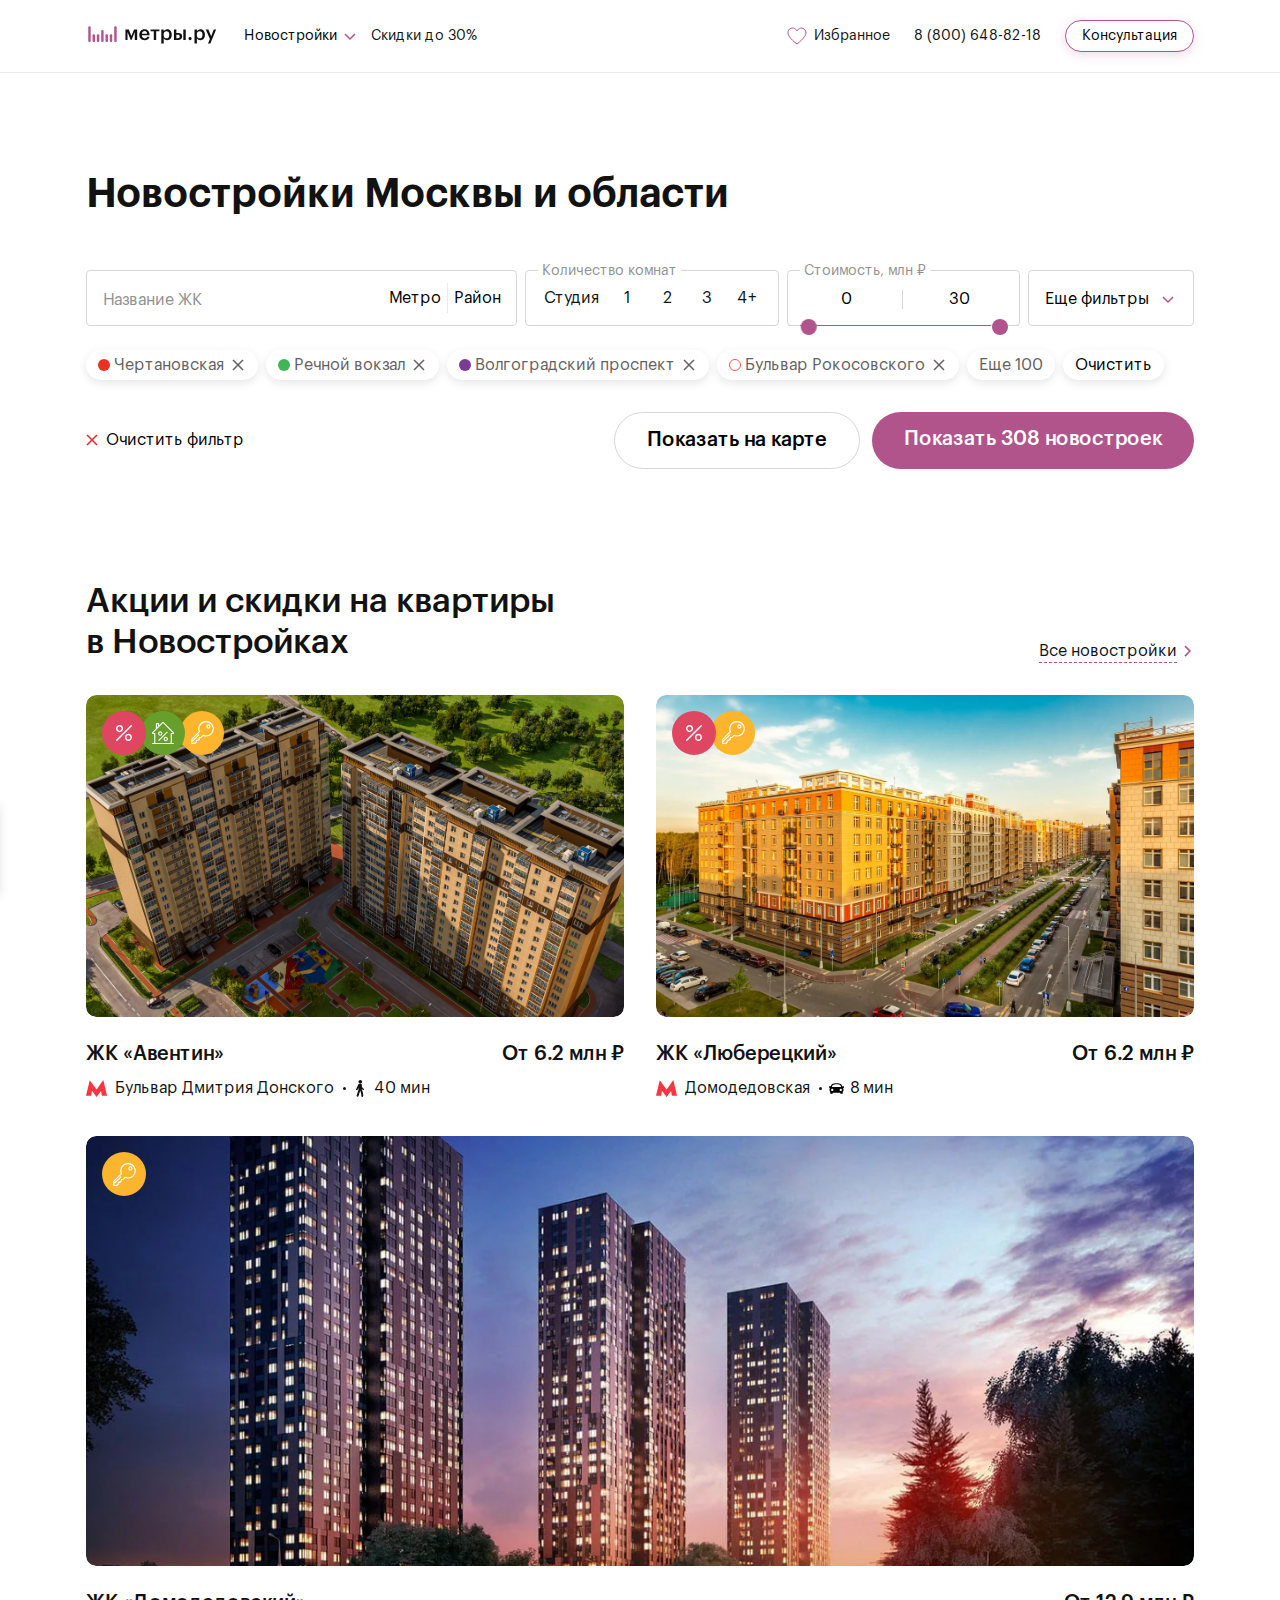
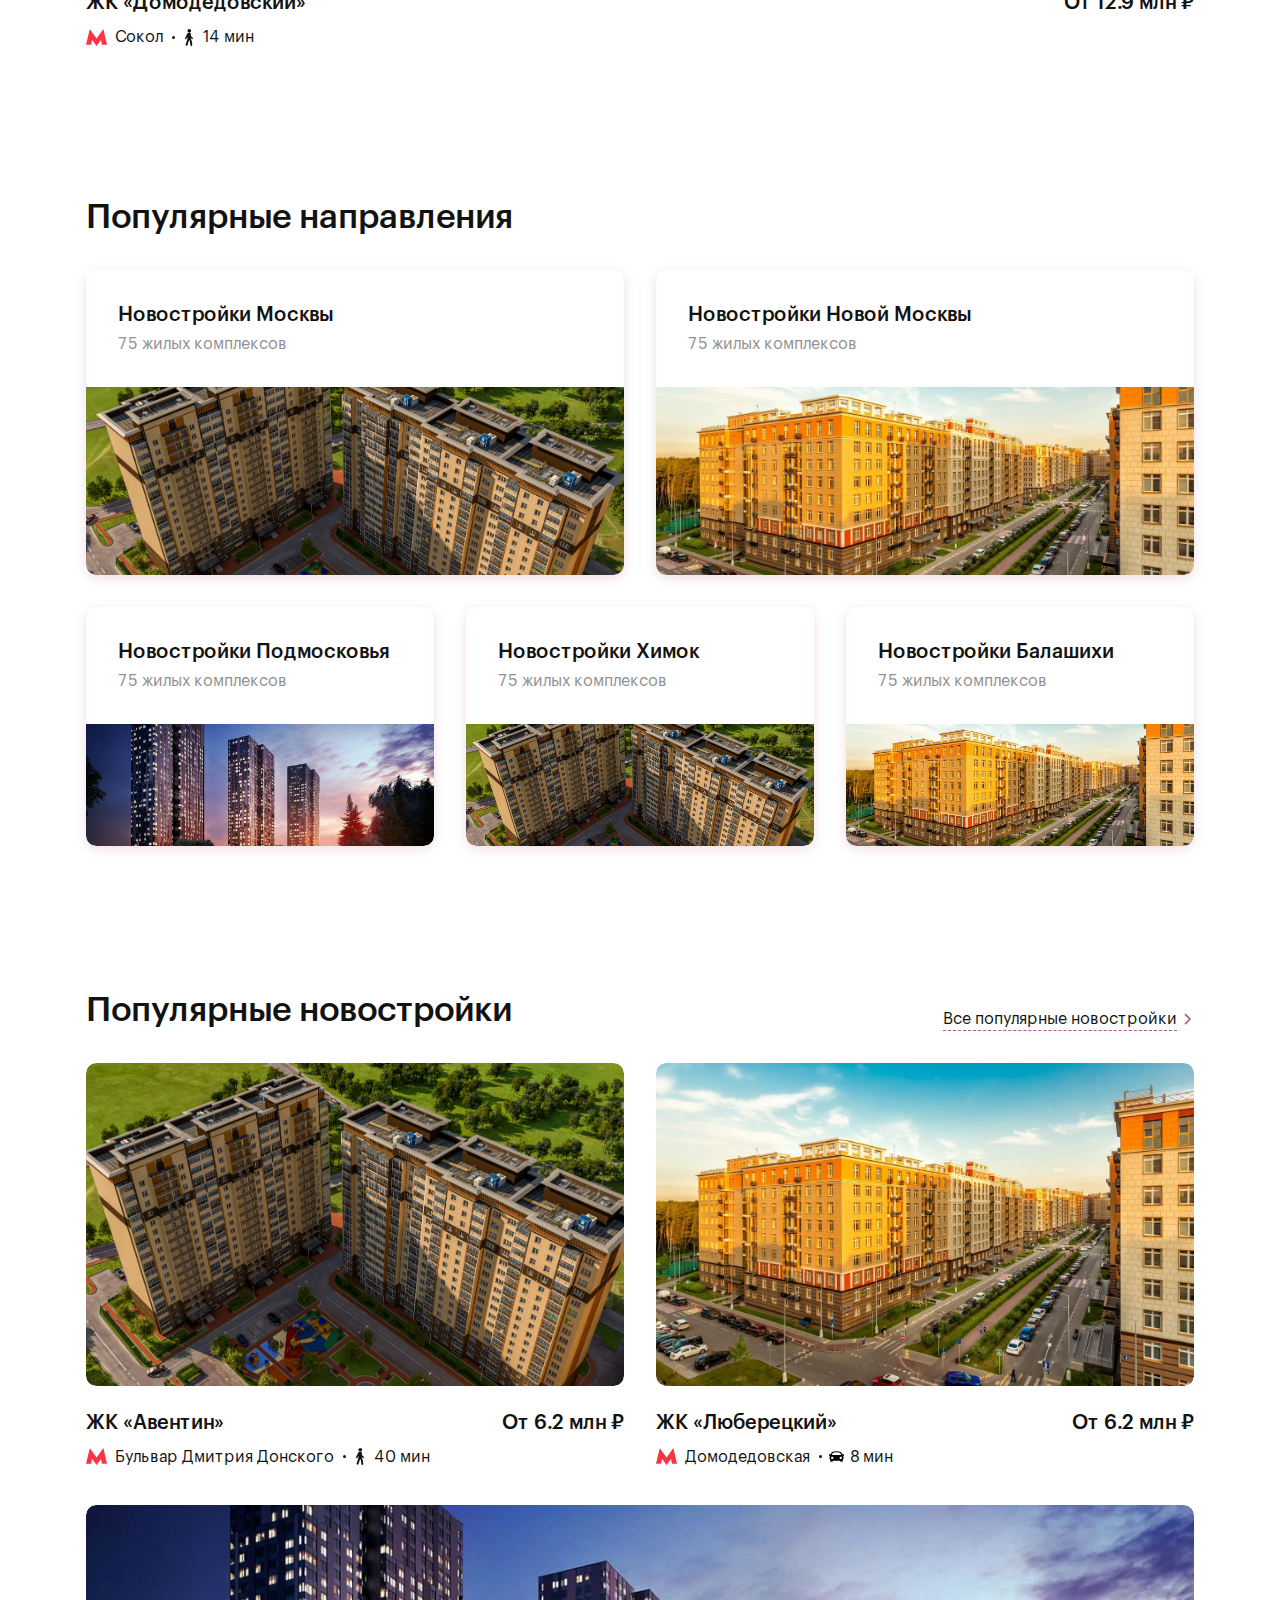
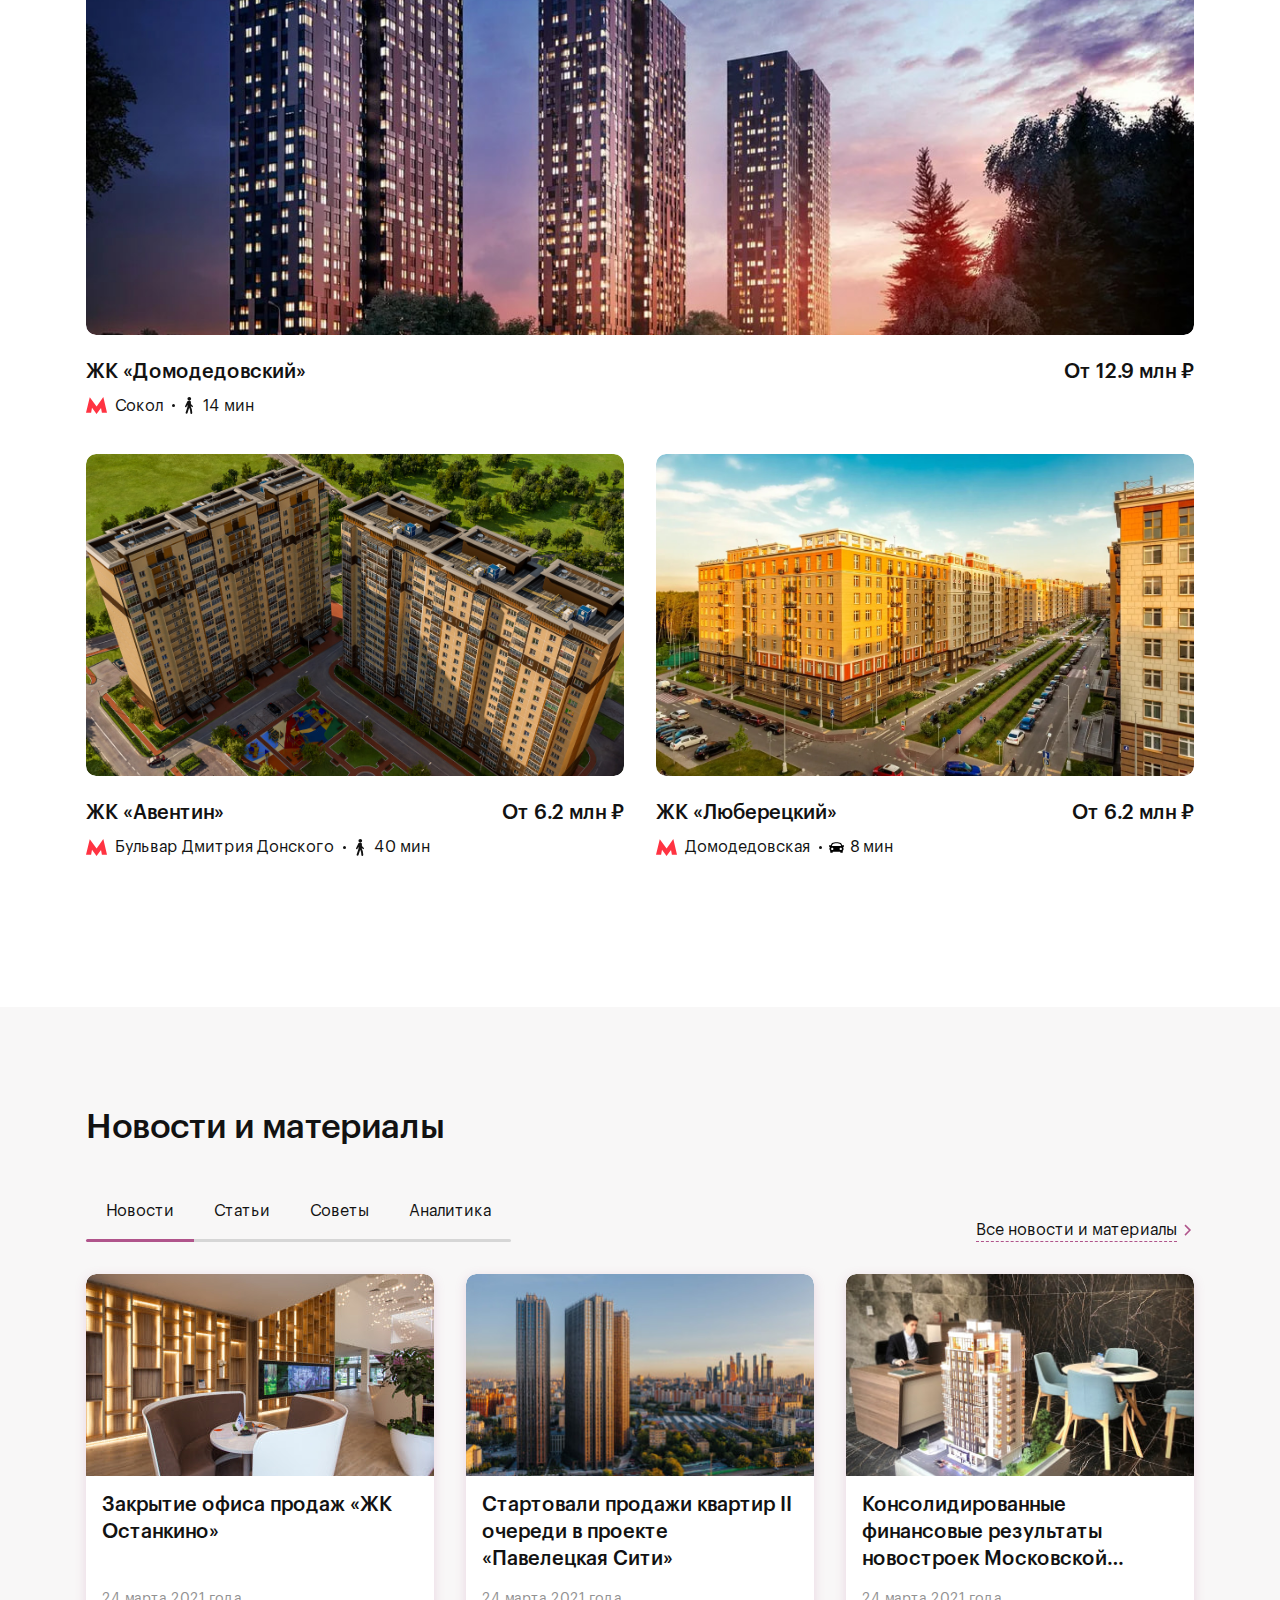
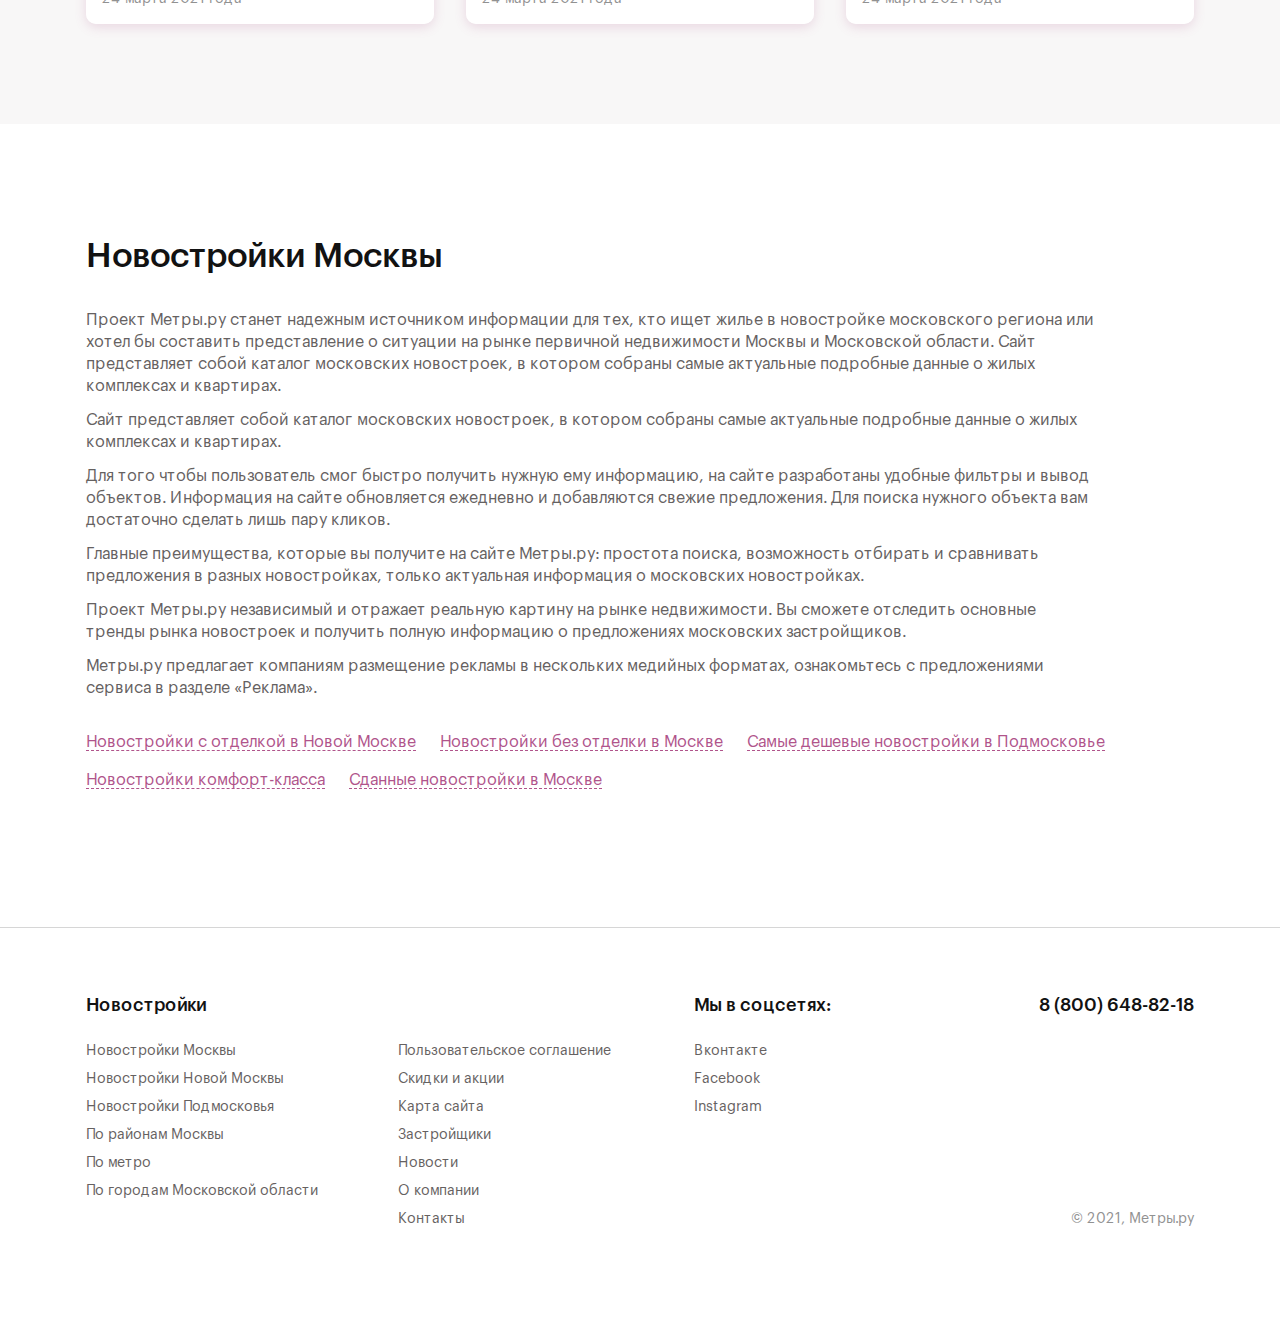
==== commit 3388de8c: "deploy" ====
--- a/index.html
+++ b/index.html
@@ -3,7 +3,7 @@
 <head>
   <meta charset="utf-8">
   <meta http-equiv="X-UA-Compatible" content="IE=edge">
-  <title>Home page</title>
+  <title>Новостройки Москвы и области</title>
   <meta name="theme-color" content="#fff">
   <meta name="apple-mobile-web-app-status-bar-style" content="black-translucent">
   <meta name="viewport"
@@ -24,97 +24,4070 @@
   <link rel="apple-touch-icon" sizes="167x167" href="img/favicons/apple-touch-icon-167x167.png">
   <link rel="apple-touch-icon" sizes="180x180" href="img/favicons/apple-touch-icon-180x180.png">
   <link rel="apple-touch-icon" sizes="1024x1024" href="img/favicons/apple-touch-icon-1024x1024.png">
-  <link rel="stylesheet" href="styles/uirhgiurtghrgr.min.css">
-
-  <style>
-    .homeP {
-      margin: 24px 0 0;
-      padding: 12px;
-      border: 1px solid #f5eca1;
-      background-color: #FFFAE2;
-      max-width: 440px;
-      font-size: 14px;
-      color: var(--grey-2);
-      border-radius: 8px;
-    }
-
-    .homeLinks {
-      padding: 32px 0;
-    }
-
-    .homeLink {
-      display: block;
-      padding: 24px 32px;
-      box-shadow: 0 3px 10px rgba(0, 0, 0, 0.1);
-      margin: 0 0 8px;
-      border-radius: 10px;
-    }
-
-    .homeLink:hover {
-      box-shadow: 0 5px 10px rgba(0, 0, 0, 0.2);
-    }
-
-    .homeLink h4 {
-      font-size: 24px;
-      margin: 0 0 12px;
-    }
-
-    .homeLink p {
-      color: var(--grey-2);
-    }
-
-  </style>
+  <link rel="stylesheet" href="styles/main.min.css">
 </head>
 <body>
-  <header class="headerTop">
-  <div class="container headerTop__container">
-    <a class="headerTop__logo" href=".">
-      <img class="headerTop__logoImg" src="./img/svg/logo-metres.svg" alt="logo">
-      <span class="headerTop__logoText">Новостройки Москвы и Московской области</span>
-    </a>
-    <div class="headerTop__linksContainer">
-
-      <!-- .headerTop__favorites--hasItems  — класс для избранного, когда не пусто    -->
-      <a class="headerTop__favorites" href="#favorites">
-        <svg class="headerTop__favoritesIcon" width="23" height="22" viewBox="0 0 23 22" fill="none"
+
+  <header class="mainHeader lock-padding">
+  <div class="container mainHeader__container">
+    <div class="mainHeader__linksContainer">
+      <a class="mainHeader__logo" href="">
+        <img class="mainHeader__logoImg" src="./img/svg/logo-metres-text.svg" alt="logo">
+      </a>
+      <div class="baseSelect mainHeader__dropdown">
+        <button class="baseSelect__btn">
+          <span class="baseSelect__btnText">Новостройки</span>
+          <svg class="baseSelect__arrow" width="18" height="13" viewBox="0 0 18 13" fill="none"
+               xmlns="http://www.w3.org/2000/svg">
+            <path d="M4 4L9 9L14 4" stroke="var(--jk-color)" stroke-width="1.5"/>
+          </svg>
+        </button>
+        <div class="baseSelect__dropdown">
+          <ul class="baseSelect__options">
+            <li class="baseSelect__option">
+              <a class="baseSelect__optionText" href="">Новостройки Москвы</a>
+            </li>
+            <li class="baseSelect__option">
+              <a class="baseSelect__optionText" href="">Новостройки Подмосковья</a>
+            </li>
+            <li class="baseSelect__option">
+              <a class="baseSelect__optionText" href="">Новостройки Новой Москвы</a>
+            </li>
+            <li class="baseSelect__option">
+              <a class="baseSelect__optionText" href="">На карте</a>
+            </li>
+          </ul>
+        </div>
+      </div>
+      <a class="mainHeader__link" href="">Скидки до 30%</a>
+    </div>
+
+    <div class="mainHeader__linksContainer">
+      <!-- .mainHeader__favorites--hasItems  — класс для избранного, когда не пусто    -->
+      <a class="mainHeader__favorites" href="#favorites">
+        <svg class="mainHeader__favoritesIcon" width="23" height="22" viewBox="0 0 23 22" fill="none"
              xmlns="http://www.w3.org/2000/svg">
           <path
             d="M9.33194 7.00627L9.99971 7.97161L10.6675 7.00632C11.5132 5.78398 12.8676 5 14.3884 5C16.9134 5 19 7.16201 19 9.87815C19 10.9324 18.4944 12.1732 17.6078 13.5054C16.7329 14.82 15.5511 16.1289 14.3456 17.2998C13.1438 18.4672 11.9387 19.478 11.0322 20.1978C10.6083 20.5345 10.2511 20.8064 9.99191 21C9.73366 20.8131 9.37912 20.5511 8.9589 20.2263C8.0537 19.5265 6.85025 18.5401 5.65017 17.3896C4.4466 16.2358 3.26713 14.9366 2.39395 13.6134C1.51173 12.2765 1 11.0017 1 9.87811C1 8.09755 1.54506 6.90847 2.33022 6.1592C3.12593 5.39985 4.26516 5 5.6111 5C7.13235 5 8.48642 5.78398 9.33194 7.00627Z"
             stroke="#B0558C"/>
           <path
-            class="headerTop__favoritesIconDot"
+            class="mainHeader__favoritesIconDot"
             d="M22 4.5C22 6.433 20.433 8 18.5 8C16.567 8 15 6.433 15 4.5C15 2.567 16.567 1 18.5 1C20.433 1 22 2.567 22 4.5Z"
             fill="#EC3A3A" stroke="white" opacity="0" stroke-width="1.5"/>
         </svg>
-        <span class="headerTop__favoritesText">Избранное</span>
+        <span class="mainHeader__favoritesText">Избранное</span>
       </a>
-      <button class="headerTop__consultation">
+
+      <a class="mainHeader__link" href="tel:88006488218">8 (800) 648-82-18</a>
+
+      <button class="mainHeader__consultation">
         Консультация
+      </button>
+
+      <a class="mainHeader__mobilePhone" href="tel:88006488218">
+        <svg width="24" height="24" viewBox="0 0 24 24" fill="none" xmlns="http://www.w3.org/2000/svg">
+          <path
+            d="M6.44136 15.6241C8.61128 18.218 11.2234 20.2603 14.2047 21.7053C15.3398 22.2433 16.8579 22.8815 18.5491 22.9909C18.654 22.9954 18.7543 23 18.8591 23C19.9942 23 20.9059 22.608 21.649 21.8011C21.6535 21.7965 21.6627 21.7874 21.6672 21.7783C21.9316 21.4592 22.2325 21.172 22.547 20.8666C22.7613 20.6614 22.9801 20.4472 23.1898 20.2283C24.1608 19.2163 24.1608 17.9308 23.1807 16.9507L20.4409 14.2109C19.976 13.7277 19.4198 13.4724 18.8363 13.4724C18.2528 13.4724 17.6921 13.7277 17.2134 14.2064L15.5814 15.8384C15.431 15.7518 15.276 15.6743 15.1301 15.6013C14.9478 15.5102 14.7791 15.4235 14.6287 15.3278C13.1426 14.3842 12.1529 13.058 10.8628 11.4762C10.2109 10.6511 9.4136 10.0535 9.10817 9.34687C9.53668 8.95939 9.93784 8.55367 10.3253 8.15707C10.4621 8.01575 10.6034 7.87443 10.7447 7.73311C11.2371 7.24078 11.5015 6.67095 11.5015 6.092C11.5015 5.51305 11.2416 4.94322 10.7447 4.45089L9.38625 3.09242C9.22669 2.93286 9.07626 2.77787 8.92127 2.61832C8.62039 2.30833 8.30585 1.98923 7.99586 1.70203C7.52632 1.24161 6.97473 1 6.39122 1C5.81227 1 5.25612 1.24161 4.76834 1.70659L3.06341 3.41152C2.44344 4.0315 2.09242 4.78367 2.01948 5.65437C1.93287 6.74389 2.13345 7.90178 2.65313 9.30129C3.4509 11.4666 4.65438 13.477 6.44136 15.6241ZM3.52948 5.71429C3.54533 5.51522 3.61566 5.1043 4.05329 4.66667L6.14853 2.57143C6.41293 2.31614 6.67234 2.57143 6.67234 2.57143C6.67234 2.57143 6.93631 2.83084 7.19615 3.09524C7.50158 3.37787 7.40997 3.3045 7.71996 3.61905C7.87495 3.7786 8.08422 3.97875 8.24377 4.14286L9.29139 5.19048C9.57402 5.47311 9.8152 5.95546 9.8152 6.2381C9.8152 6.52073 9.57402 6.47927 9.29139 6.76191C9.15007 6.90322 8.9089 7.1444 8.76758 7.28571C8.34362 7.71423 8.70245 8.21633 8.26482 8.60381C7.71996 8.33333 8.25114 8.61749 8.24203 8.62661C7.86366 9.00497 7.92292 9.36511 8.0141 9.63862C8.01865 9.6523 8.02321 9.66142 8.02777 9.67509C8.37879 10.5184 8.86656 11.3208 9.62785 12.2781C10.9954 13.9648 12.436 15.2731 14.0224 16.2806C14.2184 16.4082 14.4281 16.5085 14.6241 16.6088C14.8065 16.7 14.9751 16.7866 15.1256 16.8823C15.1438 16.8914 15.1575 16.9005 15.1757 16.9097C15.3262 16.9872 15.472 17.0236 15.6179 17.0236C15.9826 17.0236 16.3603 16.9598 16.4378 16.8823L17.1485 16.1905L18.1962 15.1429C18.4606 14.8785 18.5537 14.8196 18.8363 14.8196C18.8363 14.8196 19.066 14.9514 19.2438 15.1429L22.3866 17.7619C22.9337 18.3089 22.419 18.7544 21.8628 19.3333C21.6714 19.5385 21.5533 19.652 21.339 19.8571C21.0199 20.1671 20.7418 20.5064 20.4409 20.8666C19.9167 21.4318 19.666 21.7783 18.8591 21.7783C18.7816 21.7783 18.6933 21.7828 18.6158 21.7783C17.1205 21.6826 15.5734 20.8778 14.5295 20.381C11.694 19.0088 9.78502 17.0898 7.71996 14.619C6.01959 12.5722 4.81003 10.8994 4.05329 8.85714C3.58375 7.60352 3.45654 6.63057 3.52948 5.71429Z"
+            fill="var(--jk-color)"/>
+        </svg>
+      </a>
+
+      <button class="mainHeader__mobileMenu">
+        <span class="mainHeader__mobileMenuLine"></span>
+      </button>
+
+    </div>
+  </div>
+</header>
+
+
+  <main>
+    <section class="homeHead">
+  <div class="container">
+    <h1 class="homeHead__heading">Новостройки Москвы и области</h1>
+  </div>
+</section>
+
+    <section class="jkFilters">
+  <div class="container">
+    <div class="jkFilters__desktopContainer">
+      <!--
+Адаптивный модуль фильтрации. Используется и в десктопе и модалке мобильного
+-->
+
+<div class="jkFiltersForm" id="filters-desktop">
+  <div class="jkFiltersForm__wrapper">
+    <div class="jkFiltersForm__group jkFiltersForm__group--top">
+
+      <div class="jkFiltersForm__name">
+        <input class="jkFiltersForm__nameInput" type="text" placeholder="Название ЖК">
+        <ul class="jkFiltersForm__nameButtonsList">
+          <li class="jkFiltersForm__nameButtonsItem">
+            <button class="jkFiltersForm__nameButton" id="filter-metro">Метро</button>
+          </li>
+          <li class="jkFiltersForm__nameButtonsItem">
+            <button class="jkFiltersForm__nameButton" id="filter-moscow">Район</button>
+          </li>
+        </ul>
+      </div>
+
+      <!-- чекбоксы выбора комнат -->
+      <div class="baseCheckboxGroup jkFiltersForm__rooms">
+        <span class="baseCheckboxGroup__title">Количество комнат</span>
+
+        <div class="checkboxItem baseCheckboxGroup__item">
+          <input
+            class="checkboxItem__input"
+            name="is danger"
+            type="checkbox"
+            id="filters-desktop-flat-st"
+          >
+          <label class="checkboxItem__label" for="filters-desktop-flat-st">Студия</label>
+        </div>
+
+        <div class="checkboxItem baseCheckboxGroup__item">
+          <input
+            class="checkboxItem__input"
+            name="is danger"
+            type="checkbox"
+            id="filters-desktop-flat-1"
+          >
+          <label class="checkboxItem__label" for="filters-desktop-flat-1">1</label>
+        </div>
+
+
+        <div class="checkboxItem baseCheckboxGroup__item">
+          <input
+            class="checkboxItem__input"
+            name="is danger"
+            type="checkbox"
+            id="filters-desktop-flat-2"
+          >
+          <label class="checkboxItem__label" for="filters-desktop-flat-2">2</label>
+        </div>
+
+
+        <div class="checkboxItem baseCheckboxGroup__item">
+          <input
+            class="checkboxItem__input"
+            name="is danger"
+            type="checkbox"
+            id="filters-desktop-flat-3"
+          >
+          <label class="checkboxItem__label" for="filters-desktop-flat-3">3</label>
+        </div>
+
+
+        <div class="checkboxItem baseCheckboxGroup__item">
+          <input
+            class="checkboxItem__input"
+            name="is danger"
+            type="checkbox"
+            id="filters-desktop-flat-4"
+          >
+          <label class="checkboxItem__label" for="filters-desktop-flat-4">4+</label>
+        </div>
+      </div>
+
+      <!-- Инпут ввода стоимости' -->
+      <div class="baseDoubleRangeInput jkFiltersForm__price" id="filters-desktop-price">
+        <span class="baseDoubleRangeInput__title">Стоимость, млн ₽</span>
+
+        <label class="baseDoubleRangeInput__minValue">
+          <input class="baseDoubleRangeInput__input baseDoubleRangeInput__input--min" value="0">
+        </label>
+        <label class="baseDoubleRangeInput__maxValue">
+          <input class="baseDoubleRangeInput__input baseDoubleRangeInput__input--max" value="0">
+        </label>
+
+        <div class="baseDoubleRangeInput__slider">
+          <div id="filters-desktop-change-price"></div>
+        </div>
+      </div>
+
+      <button class="jkFiltersForm__moreFiltersBtn" id="filters-desktop-show-hide-btn">
+        <span class="jkFiltersForm__moreFiltersBtnText">Еще фильтры</span>
+        <svg class="jkFiltersForm__moreFiltersBtnArrow" width="18" height="13" viewBox="0 0 18 13" fill="none"
+             xmlns="http://www.w3.org/2000/svg">
+          <path d="M4 4L9 9L14 4" stroke="var(--jk-color)" stroke-width="1.5"/>
+        </svg>
+      </button>
+    </div>
+
+    <ul class="jkFiltersForm__group jkFiltersForm__group--selectedMetro">
+      <li class="jkFiltersForm__metroItem jkFiltersForm__metroItem--serpukhovskaya">
+        <span class="jkFiltersForm__metroItemText">Чертановская</span>
+        <button class="jkFiltersForm__metroItemDel">
+          <svg width="12" height="12" viewBox="0 0 12 12" fill="none" xmlns="http://www.w3.org/2000/svg">
+            <path d="M11.0006 11L2.81882 2.81818L1.00064 1" stroke="#656161" stroke-width="1.5"/>
+            <path d="M1.00095 11L9.18277 2.81818L11.001 1" stroke="#656161" stroke-width="1.5"/>
+          </svg>
+        </button>
+      </li>
+      <li class="jkFiltersForm__metroItem jkFiltersForm__metroItem--zamoskvoretskaya">
+        <span class="jkFiltersForm__metroItemText">Речной вокзал</span>
+        <button class="jkFiltersForm__metroItemDel">
+          <svg width="12" height="12" viewBox="0 0 12 12" fill="none" xmlns="http://www.w3.org/2000/svg">
+            <path d="M11.0006 11L2.81882 2.81818L1.00064 1" stroke="#656161" stroke-width="1.5"/>
+            <path d="M1.00095 11L9.18277 2.81818L11.001 1" stroke="#656161" stroke-width="1.5"/>
+          </svg>
+        </button>
+      </li>
+      <li class="jkFiltersForm__metroItem jkFiltersForm__metroItem--taganskaya">
+        <span class="jkFiltersForm__metroItemText">Волгоградский проспект</span>
+        <button class="jkFiltersForm__metroItemDel">
+          <svg width="12" height="12" viewBox="0 0 12 12" fill="none" xmlns="http://www.w3.org/2000/svg">
+            <path d="M11.0006 11L2.81882 2.81818L1.00064 1" stroke="#656161" stroke-width="1.5"/>
+            <path d="M1.00095 11L9.18277 2.81818L11.001 1" stroke="#656161" stroke-width="1.5"/>
+          </svg>
+        </button>
+      </li>
+      <li class="jkFiltersForm__metroItem jkFiltersForm__metroItem--MCC">
+        <span class="jkFiltersForm__metroItemText">Бульвар Рокосовского</span>
+        <button class="jkFiltersForm__metroItemDel">
+          <svg width="12" height="12" viewBox="0 0 12 12" fill="none" xmlns="http://www.w3.org/2000/svg">
+            <path d="M11.0006 11L2.81882 2.81818L1.00064 1" stroke="#656161" stroke-width="1.5"/>
+            <path d="M1.00095 11L9.18277 2.81818L11.001 1" stroke="#656161" stroke-width="1.5"/>
+          </svg>
+        </button>
+      </li>
+      <li class="jkFiltersForm__metroItem">
+        <button class="jkFiltersForm__metroItemMore">
+          Eще <span class="jkFiltersForm__metroItemMoreCount">100</span>
+        </button>
+      </li>
+      <li class="jkFiltersForm__metroItem">
+        <button class="jkFiltersForm__metroItemReset">Очистить</button>
+      </li>
+    </ul>
+
+    <div class="jkFiltersForm__group jkFiltersForm__group--bottom jkFiltersForm__hidden">
+
+      <!-- селект сроков выдачи ключей /-->
+      <div class="baseMultiSelect jkFiltersForm__date" id="filters-desktop-date">
+        <span class="baseMultiSelect__title">Срок сдачи до</span>
+        <button class="baseMultiSelect__btn">
+          <span class="baseMultiSelect__btnText">Не важно</span>
+          <svg class="baseMultiSelect__arrow" width="18" height="13" viewBox="0 0 18 13" fill="none"
+               xmlns="http://www.w3.org/2000/svg">
+            <path d="M4 4L9 9L14 4" stroke="var(--jk-color)" stroke-width="1.5"/>
+          </svg>
+        </button>
+        <div class="baseMultiSelect__dropdown">
+          <ul class="baseMultiSelect__options">
+            <li class="baseMultiSelect__option baseMultiSelect__option--selected">
+              <span class="baseMultiSelect__optionText">Не важно</span>
+              <svg class="baseMultiSelect__optionCheckIcon" width="16" height="13" viewBox="0 0 16 13" fill="none"
+                   xmlns="http://www.w3.org/2000/svg">
+                <path d="M1.5 6.5L5.25 11L15 1" stroke="var(--jk-color)" stroke-width="1.5"/>
+              </svg>
+            </li>
+            <li class="baseMultiSelect__option">
+              <span class="baseMultiSelect__optionText">1 квартал 2022</span>
+              <svg class="baseMultiSelect__optionCheckIcon" width="16" height="13" viewBox="0 0 16 13" fill="none"
+                   xmlns="http://www.w3.org/2000/svg">
+                <path d="M1.5 6.5L5.25 11L15 1" stroke="var(--jk-color)" stroke-width="1.5"/>
+              </svg>
+            </li>
+            <li class="baseMultiSelect__option">
+              <span class="baseMultiSelect__optionText">2 квартал 2022</span>
+              <svg class="baseMultiSelect__optionCheckIcon" width="16" height="13" viewBox="0 0 16 13" fill="none"
+                   xmlns="http://www.w3.org/2000/svg">
+                <path d="M1.5 6.5L5.25 11L15 1" stroke="var(--jk-color)" stroke-width="1.5"/>
+              </svg>
+            </li>
+            <li class="baseMultiSelect__option">
+              <span class="baseMultiSelect__optionText">3 квартал 2022</span>
+              <svg class="baseMultiSelect__optionCheckIcon" width="16" height="13" viewBox="0 0 16 13" fill="none"
+                   xmlns="http://www.w3.org/2000/svg">
+                <path d="M1.5 6.5L5.25 11L15 1" stroke="var(--jk-color)" stroke-width="1.5"/>
+              </svg>
+            </li>
+          </ul>
+        </div>
+      </div>
+
+      <!-- селект видов отделки /-->
+      <div class="baseSelect jkFiltersForm__decoration" id="filters-desktop-decoration">
+        <span class="baseSelect__title">Отделка</span>
+        <button class="baseSelect__btn">
+          <span class="baseSelect__btnText">Не важно</span>
+          <svg class="baseSelect__arrow" width="18" height="13" viewBox="0 0 18 13" fill="none"
+               xmlns="http://www.w3.org/2000/svg">
+            <path d="M4 4L9 9L14 4" stroke="var(--jk-color)" stroke-width="1.5"/>
+          </svg>
+        </button>
+        <div class="baseSelect__dropdown">
+          <ul class="baseSelect__options">
+            <li class="baseSelect__option baseSelect__option--selected">
+              <span class="baseSelect__optionText">Не важно</span>
+              <svg class="baseSelect__optionCheckIcon" width="16" height="13" viewBox="0 0 16 13" fill="none"
+                   xmlns="http://www.w3.org/2000/svg">
+                <path d="M1.5 6.5L5.25 11L15 1" stroke="var(--jk-color)" stroke-width="1.5"/>
+              </svg>
+            </li>
+            <li class="baseSelect__option">
+              <span class="baseSelect__optionText">Черновая</span>
+              <svg class="baseSelect__optionCheckIcon" width="16" height="13" viewBox="0 0 16 13" fill="none"
+                   xmlns="http://www.w3.org/2000/svg">
+                <path d="M1.5 6.5L5.25 11L15 1" stroke="var(--jk-color)" stroke-width="1.5"/>
+              </svg>
+            </li>
+            <li class="baseSelect__option">
+              <span class="baseSelect__optionText">Чистовая</span>
+              <svg class="baseSelect__optionCheckIcon" width="16" height="13" viewBox="0 0 16 13" fill="none"
+                   xmlns="http://www.w3.org/2000/svg">
+                <path d="M1.5 6.5L5.25 11L15 1" stroke="var(--jk-color)" stroke-width="1.5"/>
+              </svg>
+            </li>
+            <li class="baseSelect__option">
+              <span class="baseSelect__optionText">Без отделки</span>
+              <svg class="baseSelect__optionCheckIcon" width="16" height="13" viewBox="0 0 16 13" fill="none"
+                   xmlns="http://www.w3.org/2000/svg">
+                <path d="M1.5 6.5L5.25 11L15 1" stroke="var(--jk-color)" stroke-width="1.5"/>
+              </svg>
+            </li>
+          </ul>
+        </div>
+      </div>
+
+      <!-- Инпут ввода площади -->
+      <div class="baseDoubleRangeInput jkFiltersForm__area" id="filters-desktop-area">
+        <span class="baseDoubleRangeInput__title">Площадь, м<sup>2</sup></span>
+
+        <label class="baseDoubleRangeInput__minValue">
+          <input class="baseDoubleRangeInput__input baseDoubleRangeInput__input--min" value="0">
+        </label>
+        <label class="baseDoubleRangeInput__maxValue">
+          <input class="baseDoubleRangeInput__input baseDoubleRangeInput__input--max" value="0">
+        </label>
+
+        <div class="baseDoubleRangeInput__slider">
+          <div id="filters-desktop-change-area"></div>
+        </div>
+      </div>
+
+      <!-- селект класса жилья /-->
+      <div class="baseMultiSelect jkFiltersForm__houseClass" id="filters-desktop-house-сlass">
+        <span class="baseMultiSelect__title">Класс жилья</span>
+        <button class="baseMultiSelect__btn">
+          <span class="baseMultiSelect__btnText">Не важно</span>
+          <svg class="baseMultiSelect__arrow" width="18" height="13" viewBox="0 0 18 13" fill="none"
+               xmlns="http://www.w3.org/2000/svg">
+            <path d="M4 4L9 9L14 4" stroke="var(--jk-color)" stroke-width="1.5"/>
+          </svg>
+        </button>
+        <div class="baseMultiSelect__dropdown">
+          <ul class="baseMultiSelect__options">
+            <li class="baseMultiSelect__option baseMultiSelect__option--selected">
+              <span class="baseMultiSelect__optionText">Не важно</span>
+              <svg class="baseMultiSelect__optionCheckIcon" width="16" height="13" viewBox="0 0 16 13" fill="none"
+                   xmlns="http://www.w3.org/2000/svg">
+                <path d="M1.5 6.5L5.25 11L15 1" stroke="var(--jk-color)" stroke-width="1.5"/>
+              </svg>
+            </li>
+            <li class="baseMultiSelect__option">
+              <span class="baseMultiSelect__optionText">Бизнес</span>
+              <svg class="baseMultiSelect__optionCheckIcon" width="16" height="13" viewBox="0 0 16 13" fill="none"
+                   xmlns="http://www.w3.org/2000/svg">
+                <path d="M1.5 6.5L5.25 11L15 1" stroke="var(--jk-color)" stroke-width="1.5"/>
+              </svg>
+            </li>
+            <li class="baseMultiSelect__option">
+              <span class="baseMultiSelect__optionText">Комфорт</span>
+              <svg class="baseMultiSelect__optionCheckIcon" width="16" height="13" viewBox="0 0 16 13" fill="none"
+                   xmlns="http://www.w3.org/2000/svg">
+                <path d="M1.5 6.5L5.25 11L15 1" stroke="var(--jk-color)" stroke-width="1.5"/>
+              </svg>
+            </li>
+          </ul>
+        </div>
+      </div>
+
+      <!-- селект типа дома /-->
+      <div class="baseMultiSelect jkFiltersForm__houseType" id="filters-desktop-house-type">
+        <span class="baseMultiSelect__title">Тип дома</span>
+        <button class="baseMultiSelect__btn">
+          <span class="baseMultiSelect__btnText">Не важно</span>
+          <svg class="baseMultiSelect__arrow" width="18" height="13" viewBox="0 0 18 13" fill="none"
+               xmlns="http://www.w3.org/2000/svg">
+            <path d="M4 4L9 9L14 4" stroke="var(--jk-color)" stroke-width="1.5"/>
+          </svg>
+        </button>
+        <div class="baseMultiSelect__dropdown">
+          <ul class="baseMultiSelect__options">
+            <li class="baseMultiSelect__option baseMultiSelect__option--selected">
+              <span class="baseMultiSelect__optionText">Не важно</span>
+              <svg class="baseMultiSelect__optionCheckIcon" width="16" height="13" viewBox="0 0 16 13" fill="none"
+                   xmlns="http://www.w3.org/2000/svg">
+                <path d="M1.5 6.5L5.25 11L15 1" stroke="var(--jk-color)" stroke-width="1.5"/>
+              </svg>
+            </li>
+            <li class="baseMultiSelect__option">
+              <span class="baseMultiSelect__optionText">Монолитный</span>
+              <svg class="baseMultiSelect__optionCheckIcon" width="16" height="13" viewBox="0 0 16 13" fill="none"
+                   xmlns="http://www.w3.org/2000/svg">
+                <path d="M1.5 6.5L5.25 11L15 1" stroke="var(--jk-color)" stroke-width="1.5"/>
+              </svg>
+            </li>
+            <li class="baseMultiSelect__option">
+              <span class="baseMultiSelect__optionText">Кирпичный</span>
+              <svg class="baseMultiSelect__optionCheckIcon" width="16" height="13" viewBox="0 0 16 13" fill="none"
+                   xmlns="http://www.w3.org/2000/svg">
+                <path d="M1.5 6.5L5.25 11L15 1" stroke="var(--jk-color)" stroke-width="1.5"/>
+              </svg>
+            </li>
+            <li class="baseMultiSelect__option">
+              <span class="baseMultiSelect__optionText">Панельный</span>
+              <svg class="baseMultiSelect__optionCheckIcon" width="16" height="13" viewBox="0 0 16 13" fill="none"
+                   xmlns="http://www.w3.org/2000/svg">
+                <path d="M1.5 6.5L5.25 11L15 1" stroke="var(--jk-color)" stroke-width="1.5"/>
+              </svg>
+            </li>
+          </ul>
+        </div>
+      </div>
+
+      <!-- селект типа квартиры /-->
+      <div class="baseMultiSelect jkFiltersForm__flatsType" id="filters-desktop-flats-type">
+        <span class="baseMultiSelect__title">Тип квартир</span>
+        <button class="baseMultiSelect__btn">
+          <span class="baseMultiSelect__btnText">Не важно</span>
+          <svg class="baseMultiSelect__arrow" width="18" height="13" viewBox="0 0 18 13" fill="none"
+               xmlns="http://www.w3.org/2000/svg">
+            <path d="M4 4L9 9L14 4" stroke="var(--jk-color)" stroke-width="1.5"/>
+          </svg>
+        </button>
+        <div class="baseMultiSelect__dropdown">
+          <ul class="baseMultiSelect__options">
+            <li class="baseMultiSelect__option baseMultiSelect__option--selected">
+              <span class="baseMultiSelect__optionText">Не важно</span>
+              <svg class="baseMultiSelect__optionCheckIcon" width="16" height="13" viewBox="0 0 16 13" fill="none"
+                   xmlns="http://www.w3.org/2000/svg">
+                <path d="M1.5 6.5L5.25 11L15 1" stroke="var(--jk-color)" stroke-width="1.5"/>
+              </svg>
+            </li>
+            <li class="baseMultiSelect__option">
+              <span class="baseMultiSelect__optionText">Двухярусные</span>
+              <svg class="baseMultiSelect__optionCheckIcon" width="16" height="13" viewBox="0 0 16 13" fill="none"
+                   xmlns="http://www.w3.org/2000/svg">
+                <path d="M1.5 6.5L5.25 11L15 1" stroke="var(--jk-color)" stroke-width="1.5"/>
+              </svg>
+            </li>
+            <li class="baseMultiSelect__option">
+              <span class="baseMultiSelect__optionText">Апартаменты</span>
+              <svg class="baseMultiSelect__optionCheckIcon" width="16" height="13" viewBox="0 0 16 13" fill="none"
+                   xmlns="http://www.w3.org/2000/svg">
+                <path d="M1.5 6.5L5.25 11L15 1" stroke="var(--jk-color)" stroke-width="1.5"/>
+              </svg>
+            </li>
+            <li class="baseMultiSelect__option">
+              <span class="baseMultiSelect__optionText">С двумя ванными</span>
+              <svg class="baseMultiSelect__optionCheckIcon" width="16" height="13" viewBox="0 0 16 13" fill="none"
+                   xmlns="http://www.w3.org/2000/svg">
+                <path d="M1.5 6.5L5.25 11L15 1" stroke="var(--jk-color)" stroke-width="1.5"/>
+              </svg>
+            </li>
+            <li class="baseMultiSelect__option">
+              <span class="baseMultiSelect__optionText">Без балкона</span>
+              <svg class="baseMultiSelect__optionCheckIcon" width="16" height="13" viewBox="0 0 16 13" fill="none"
+                   xmlns="http://www.w3.org/2000/svg">
+                <path d="M1.5 6.5L5.25 11L15 1" stroke="var(--jk-color)" stroke-width="1.5"/>
+              </svg>
+            </li>
+            <li class="baseMultiSelect__option">
+              <span class="baseMultiSelect__optionText">С балконом</span>
+              <svg class="baseMultiSelect__optionCheckIcon" width="16" height="13" viewBox="0 0 16 13" fill="none"
+                   xmlns="http://www.w3.org/2000/svg">
+                <path d="M1.5 6.5L5.25 11L15 1" stroke="var(--jk-color)" stroke-width="1.5"/>
+              </svg>
+            </li>
+          </ul>
+        </div>
+      </div>
+    </div>
+
+    <!-- Баблы(чекбоксы) дополнительных фильтров> /-->
+    <ul class="jkFiltersForm__bubbleList jkFiltersForm__hidden">
+      <li class="baseBubbleItem jkFiltersForm__bubbleItem">
+        <input
+          class="baseBubbleItem__input"
+          name="bubble"
+          type="checkbox"
+          id="filters-desktop-bubble-hypothec"
+        >
+        <label class="baseBubbleItem__label" for="filters-desktop-bubble-hypothec">Ипотека</label>
+      </li>
+      <li class="baseBubbleItem jkFiltersForm__bubbleItem">
+        <input
+          class="baseBubbleItem__input"
+          name="bubble"
+          type="checkbox"
+          id="filters-desktop-bubble-installment"
+        >
+        <label class="baseBubbleItem__label" for="filters-desktop-bubble-installment">Рассрочка</label>
+      </li>
+      <li class="baseBubbleItem jkFiltersForm__bubbleItem">
+        <input
+          class="baseBubbleItem__input"
+          name="bubble"
+          type="checkbox"
+          id="filters-desktop-bubble-low-rise"
+        >
+        <label class="baseBubbleItem__label" for="filters-desktop-bubble-low-rise">Малоэтажные комплексы</label>
+      </li>
+    </ul>
+  </div>
+</div>
+
+<div class="jkFiltersForm__options">
+  <button class="jkFiltersForm__optionsReset">
+    <svg width="12" height="12" viewBox="0 0 12 12" fill="none" xmlns="http://www.w3.org/2000/svg">
+      <path d="M11 11L2.81818 2.81818L1 1" stroke="#E52628" stroke-width="1.5"/>
+      <path d="M1.00049 11L9.18231 2.81818L11.0005 1" stroke="#E52628" stroke-width="1.5"/>
+    </svg>
+    <span>Очистить фильтр</span>
+  </button>
+
+  <div class="jkFiltersForm__optionsButtonsWrapper">
+    <button class="jkFiltersForm__optionsButtonMap">Показать на карте</button>
+    <a class="jkFiltersForm__optionsLink" href="">
+      Показать <span class="jkFiltersForm__optionsLinkCount">308</span> новостроек
+    </a>
+  </div>
+</div>
+
+    </div>
+
+    <div class="jkFilters__mobileContainer">
+      <button class="jkFilters__openFiltersBtn">
+        <svg width="21" height="20" viewBox="0 0 21 20" fill="none" xmlns="http://www.w3.org/2000/svg">
+          <g clip-path="url(#clip0)">
+            <path d="M19.6667 15.8333H17.4475C17.0867 14.6325 15.9833 13.75 14.6667 13.75C13.35 13.75 12.2475 14.6325 11.8859 15.8333H1.33332C0.87332 15.8333 0.5 16.2067 0.5 16.6667C0.5 17.1267 0.87332 17.5 1.33332 17.5H11.8858C12.2466 18.7008 13.35 19.5833 14.6666 19.5833C15.9833 19.5833 17.0858 18.7008 17.4475 17.5H19.6666C20.1275 17.5 20.5 17.1267 20.5 16.6667C20.5 16.2067 20.1275 15.8333 19.6667 15.8333ZM14.6667 17.9167C13.9775 17.9167 13.4167 17.3559 13.4167 16.6667C13.4167 15.9775 13.9775 15.4167 14.6667 15.4167C15.3559 15.4167 15.9167 15.9775 15.9167 16.6667C15.9167 17.3559 15.3558 17.9167 14.6667 17.9167Z" fill="white"/>
+            <path d="M19.6667 2.50007H17.4475C17.0858 1.29925 15.9833 0.416748 14.6667 0.416748C13.35 0.416748 12.2475 1.29925 11.8858 2.50007H1.33332C0.87332 2.50007 0.5 2.87339 0.5 3.33339C0.5 3.79339 0.87332 4.16671 1.33332 4.16671H11.8858C12.2475 5.36757 13.35 6.25007 14.6667 6.25007C15.9834 6.25007 17.0859 5.36757 17.4475 4.16675H19.6667C20.1275 4.16675 20.5 3.79343 20.5 3.33343C20.5 2.87343 20.1275 2.50007 19.6667 2.50007ZM14.6667 4.58339C13.9775 4.58339 13.4167 4.02257 13.4167 3.33339C13.4167 2.64421 13.9775 2.08339 14.6667 2.08339C15.3559 2.08339 15.9167 2.64421 15.9167 3.33339C15.9167 4.02257 15.3558 4.58339 14.6667 4.58339Z" fill="white"/>
+            <path d="M19.6667 9.16657H9.11418C8.7525 7.96575 7.65 7.08325 6.33336 7.08325C5.01672 7.08325 3.91418 7.96575 3.55254 9.16657H1.33332C0.87332 9.16657 0.5 9.53989 0.5 9.99989C0.5 10.4599 0.87332 10.8332 1.33332 10.8332H3.5525C3.91418 12.034 5.01668 12.9165 6.33332 12.9165C7.64996 12.9165 8.7525 12.034 9.11414 10.8332H19.6666C20.1275 10.8332 20.5 10.4599 20.5 9.99989C20.5 9.53989 20.1275 9.16657 19.6667 9.16657ZM6.33332 11.2499C5.64414 11.2499 5.08332 10.6891 5.08332 9.99989C5.08332 9.31071 5.64414 8.74989 6.33332 8.74989C7.0225 8.74989 7.58332 9.31071 7.58332 9.99989C7.58332 10.6891 7.0225 11.2499 6.33332 11.2499Z" fill="white"/>
+          </g>
+          <defs>
+            <clipPath id="clip0">
+              <rect width="20" height="20" fill="white" transform="translate(0.5)"/>
+            </clipPath>
+          </defs>
+        </svg>
+        <span class="jkFilters__openFiltersBtnText">Фильтр поиска</span>
       </button>
     </div>
   </div>
-</header>
-
-  <main>
+  <!-- Модальное окно с фильтрами для мобильного -->
+  <!--
+Модальное окно получают 'display: none' при > 984px ширины экрана
+-->
+
+<div class="jkFiltersModal">
+  <header class="jkFiltersModal__header">
+    <div class="container jkFiltersModal__headerContainer">
+
+      <button class="jkFiltersModal__clearBtn">Очистить фильтр</button>
+
+      <button class="jkFiltersModal__close">
+        <svg width="24" height="25" viewBox="0 0 24 25" fill="none" xmlns="http://www.w3.org/2000/svg">
+          <rect width="30.8355" height="3.01242"
+                transform="matrix(0.705401 -0.708809 0.705401 0.708809 0.121094 21.8564)" fill="#121212"/>
+          <rect width="30.8354" height="3.01242"
+                transform="matrix(0.706124 0.708088 -0.706124 0.708088 2.12695 0.0372772)" fill="#121212"/>
+        </svg>
+      </button>
+    </div>
+  </header>
+
+  <div class="jkFiltersModal__body">
     <div class="container">
-      <p class="homeP">
-        Примеры для того, чтобы проверить цвета и верстку логотипов. Перед передачей верстки лишние файлы будут удалены.
-      </p>
-      <div class="homeLinks">
-        <a class="homeLink" href="jk-template.html">
-          <h4>ЖК Рассказово</h4>
-          <p>Пример ЖК с логотипом</p>
-        </a>
-        <a class="homeLink" href="test-jk-1.html">
-          <h4>Второй пример</h4>
-          <p>Текст вместо логотипа</p>
-        </a>
-        <a class="homeLink" href="test-jk-2.html">
-          <h4>Третий пример</h4>
-          <p>Здесь можно посмотреть на длинный текст в логотипе</p>
-        </a>
+      <!--
+Адаптивный модуль фильтрации. Используется и в десктопе и модалке мобильного
+-->
+
+<div class="jkFiltersForm" id="filters-mobile">
+  <div class="jkFiltersForm__wrapper">
+    <div class="jkFiltersForm__group jkFiltersForm__group--top">
+
+      <div class="jkFiltersForm__name">
+        <input class="jkFiltersForm__nameInput" type="text" placeholder="Название ЖК">
+        <ul class="jkFiltersForm__nameButtonsList">
+          <li class="jkFiltersForm__nameButtonsItem">
+            <button class="jkFiltersForm__nameButton" id="filter-metro">Метро</button>
+          </li>
+          <li class="jkFiltersForm__nameButtonsItem">
+            <button class="jkFiltersForm__nameButton" id="filter-moscow">Район</button>
+          </li>
+        </ul>
+      </div>
+
+      <!-- чекбоксы выбора комнат -->
+      <div class="baseCheckboxGroup jkFiltersForm__rooms">
+        <span class="baseCheckboxGroup__title">Количество комнат</span>
+
+        <div class="checkboxItem baseCheckboxGroup__item">
+          <input
+            class="checkboxItem__input"
+            name="is danger"
+            type="checkbox"
+            id="filters-mobile-flat-st"
+          >
+          <label class="checkboxItem__label" for="filters-mobile-flat-st">Студия</label>
+        </div>
+
+        <div class="checkboxItem baseCheckboxGroup__item">
+          <input
+            class="checkboxItem__input"
+            name="is danger"
+            type="checkbox"
+            id="filters-mobile-flat-1"
+          >
+          <label class="checkboxItem__label" for="filters-mobile-flat-1">1</label>
+        </div>
+
+
+        <div class="checkboxItem baseCheckboxGroup__item">
+          <input
+            class="checkboxItem__input"
+            name="is danger"
+            type="checkbox"
+            id="filters-mobile-flat-2"
+          >
+          <label class="checkboxItem__label" for="filters-mobile-flat-2">2</label>
+        </div>
+
+
+        <div class="checkboxItem baseCheckboxGroup__item">
+          <input
+            class="checkboxItem__input"
+            name="is danger"
+            type="checkbox"
+            id="filters-mobile-flat-3"
+          >
+          <label class="checkboxItem__label" for="filters-mobile-flat-3">3</label>
+        </div>
+
+
+        <div class="checkboxItem baseCheckboxGroup__item">
+          <input
+            class="checkboxItem__input"
+            name="is danger"
+            type="checkbox"
+            id="filters-mobile-flat-4"
+          >
+          <label class="checkboxItem__label" for="filters-mobile-flat-4">4+</label>
+        </div>
+      </div>
+
+      <!-- Инпут ввода стоимости' -->
+      <div class="baseDoubleRangeInput jkFiltersForm__price" id="filters-mobile-price">
+        <span class="baseDoubleRangeInput__title">Стоимость, млн ₽</span>
+
+        <label class="baseDoubleRangeInput__minValue">
+          <input class="baseDoubleRangeInput__input baseDoubleRangeInput__input--min" value="0">
+        </label>
+        <label class="baseDoubleRangeInput__maxValue">
+          <input class="baseDoubleRangeInput__input baseDoubleRangeInput__input--max" value="0">
+        </label>
+
+        <div class="baseDoubleRangeInput__slider">
+          <div id="filters-mobile-change-price"></div>
+        </div>
+      </div>
+
+      <button class="jkFiltersForm__moreFiltersBtn" id="filters-mobile-show-hide-btn">
+        <span class="jkFiltersForm__moreFiltersBtnText">Еще фильтры</span>
+        <svg class="jkFiltersForm__moreFiltersBtnArrow" width="18" height="13" viewBox="0 0 18 13" fill="none"
+             xmlns="http://www.w3.org/2000/svg">
+          <path d="M4 4L9 9L14 4" stroke="var(--jk-color)" stroke-width="1.5"/>
+        </svg>
+      </button>
+    </div>
+
+    <ul class="jkFiltersForm__group jkFiltersForm__group--selectedMetro">
+      <li class="jkFiltersForm__metroItem jkFiltersForm__metroItem--serpukhovskaya">
+        <span class="jkFiltersForm__metroItemText">Чертановская</span>
+        <button class="jkFiltersForm__metroItemDel">
+          <svg width="12" height="12" viewBox="0 0 12 12" fill="none" xmlns="http://www.w3.org/2000/svg">
+            <path d="M11.0006 11L2.81882 2.81818L1.00064 1" stroke="#656161" stroke-width="1.5"/>
+            <path d="M1.00095 11L9.18277 2.81818L11.001 1" stroke="#656161" stroke-width="1.5"/>
+          </svg>
+        </button>
+      </li>
+      <li class="jkFiltersForm__metroItem jkFiltersForm__metroItem--zamoskvoretskaya">
+        <span class="jkFiltersForm__metroItemText">Речной вокзал</span>
+        <button class="jkFiltersForm__metroItemDel">
+          <svg width="12" height="12" viewBox="0 0 12 12" fill="none" xmlns="http://www.w3.org/2000/svg">
+            <path d="M11.0006 11L2.81882 2.81818L1.00064 1" stroke="#656161" stroke-width="1.5"/>
+            <path d="M1.00095 11L9.18277 2.81818L11.001 1" stroke="#656161" stroke-width="1.5"/>
+          </svg>
+        </button>
+      </li>
+      <li class="jkFiltersForm__metroItem jkFiltersForm__metroItem--taganskaya">
+        <span class="jkFiltersForm__metroItemText">Волгоградский проспект</span>
+        <button class="jkFiltersForm__metroItemDel">
+          <svg width="12" height="12" viewBox="0 0 12 12" fill="none" xmlns="http://www.w3.org/2000/svg">
+            <path d="M11.0006 11L2.81882 2.81818L1.00064 1" stroke="#656161" stroke-width="1.5"/>
+            <path d="M1.00095 11L9.18277 2.81818L11.001 1" stroke="#656161" stroke-width="1.5"/>
+          </svg>
+        </button>
+      </li>
+      <li class="jkFiltersForm__metroItem jkFiltersForm__metroItem--MCC">
+        <span class="jkFiltersForm__metroItemText">Бульвар Рокосовского</span>
+        <button class="jkFiltersForm__metroItemDel">
+          <svg width="12" height="12" viewBox="0 0 12 12" fill="none" xmlns="http://www.w3.org/2000/svg">
+            <path d="M11.0006 11L2.81882 2.81818L1.00064 1" stroke="#656161" stroke-width="1.5"/>
+            <path d="M1.00095 11L9.18277 2.81818L11.001 1" stroke="#656161" stroke-width="1.5"/>
+          </svg>
+        </button>
+      </li>
+      <li class="jkFiltersForm__metroItem">
+        <button class="jkFiltersForm__metroItemMore">
+          Eще <span class="jkFiltersForm__metroItemMoreCount">100</span>
+        </button>
+      </li>
+      <li class="jkFiltersForm__metroItem">
+        <button class="jkFiltersForm__metroItemReset">Очистить</button>
+      </li>
+    </ul>
+
+    <div class="jkFiltersForm__group jkFiltersForm__group--bottom jkFiltersForm__hidden">
+
+      <!-- селект сроков выдачи ключей /-->
+      <div class="baseMultiSelect jkFiltersForm__date" id="filters-mobile-date">
+        <span class="baseMultiSelect__title">Срок сдачи до</span>
+        <button class="baseMultiSelect__btn">
+          <span class="baseMultiSelect__btnText">Не важно</span>
+          <svg class="baseMultiSelect__arrow" width="18" height="13" viewBox="0 0 18 13" fill="none"
+               xmlns="http://www.w3.org/2000/svg">
+            <path d="M4 4L9 9L14 4" stroke="var(--jk-color)" stroke-width="1.5"/>
+          </svg>
+        </button>
+        <div class="baseMultiSelect__dropdown">
+          <ul class="baseMultiSelect__options">
+            <li class="baseMultiSelect__option baseMultiSelect__option--selected">
+              <span class="baseMultiSelect__optionText">Не важно</span>
+              <svg class="baseMultiSelect__optionCheckIcon" width="16" height="13" viewBox="0 0 16 13" fill="none"
+                   xmlns="http://www.w3.org/2000/svg">
+                <path d="M1.5 6.5L5.25 11L15 1" stroke="var(--jk-color)" stroke-width="1.5"/>
+              </svg>
+            </li>
+            <li class="baseMultiSelect__option">
+              <span class="baseMultiSelect__optionText">1 квартал 2022</span>
+              <svg class="baseMultiSelect__optionCheckIcon" width="16" height="13" viewBox="0 0 16 13" fill="none"
+                   xmlns="http://www.w3.org/2000/svg">
+                <path d="M1.5 6.5L5.25 11L15 1" stroke="var(--jk-color)" stroke-width="1.5"/>
+              </svg>
+            </li>
+            <li class="baseMultiSelect__option">
+              <span class="baseMultiSelect__optionText">2 квартал 2022</span>
+              <svg class="baseMultiSelect__optionCheckIcon" width="16" height="13" viewBox="0 0 16 13" fill="none"
+                   xmlns="http://www.w3.org/2000/svg">
+                <path d="M1.5 6.5L5.25 11L15 1" stroke="var(--jk-color)" stroke-width="1.5"/>
+              </svg>
+            </li>
+            <li class="baseMultiSelect__option">
+              <span class="baseMultiSelect__optionText">3 квартал 2022</span>
+              <svg class="baseMultiSelect__optionCheckIcon" width="16" height="13" viewBox="0 0 16 13" fill="none"
+                   xmlns="http://www.w3.org/2000/svg">
+                <path d="M1.5 6.5L5.25 11L15 1" stroke="var(--jk-color)" stroke-width="1.5"/>
+              </svg>
+            </li>
+          </ul>
+        </div>
+      </div>
+
+      <!-- селект видов отделки /-->
+      <div class="baseSelect jkFiltersForm__decoration" id="filters-mobile-decoration">
+        <span class="baseSelect__title">Отделка</span>
+        <button class="baseSelect__btn">
+          <span class="baseSelect__btnText">Не важно</span>
+          <svg class="baseSelect__arrow" width="18" height="13" viewBox="0 0 18 13" fill="none"
+               xmlns="http://www.w3.org/2000/svg">
+            <path d="M4 4L9 9L14 4" stroke="var(--jk-color)" stroke-width="1.5"/>
+          </svg>
+        </button>
+        <div class="baseSelect__dropdown">
+          <ul class="baseSelect__options">
+            <li class="baseSelect__option baseSelect__option--selected">
+              <span class="baseSelect__optionText">Не важно</span>
+              <svg class="baseSelect__optionCheckIcon" width="16" height="13" viewBox="0 0 16 13" fill="none"
+                   xmlns="http://www.w3.org/2000/svg">
+                <path d="M1.5 6.5L5.25 11L15 1" stroke="var(--jk-color)" stroke-width="1.5"/>
+              </svg>
+            </li>
+            <li class="baseSelect__option">
+              <span class="baseSelect__optionText">Черновая</span>
+              <svg class="baseSelect__optionCheckIcon" width="16" height="13" viewBox="0 0 16 13" fill="none"
+                   xmlns="http://www.w3.org/2000/svg">
+                <path d="M1.5 6.5L5.25 11L15 1" stroke="var(--jk-color)" stroke-width="1.5"/>
+              </svg>
+            </li>
+            <li class="baseSelect__option">
+              <span class="baseSelect__optionText">Чистовая</span>
+              <svg class="baseSelect__optionCheckIcon" width="16" height="13" viewBox="0 0 16 13" fill="none"
+                   xmlns="http://www.w3.org/2000/svg">
+                <path d="M1.5 6.5L5.25 11L15 1" stroke="var(--jk-color)" stroke-width="1.5"/>
+              </svg>
+            </li>
+            <li class="baseSelect__option">
+              <span class="baseSelect__optionText">Без отделки</span>
+              <svg class="baseSelect__optionCheckIcon" width="16" height="13" viewBox="0 0 16 13" fill="none"
+                   xmlns="http://www.w3.org/2000/svg">
+                <path d="M1.5 6.5L5.25 11L15 1" stroke="var(--jk-color)" stroke-width="1.5"/>
+              </svg>
+            </li>
+          </ul>
+        </div>
+      </div>
+
+      <!-- Инпут ввода площади -->
+      <div class="baseDoubleRangeInput jkFiltersForm__area" id="filters-mobile-area">
+        <span class="baseDoubleRangeInput__title">Площадь, м<sup>2</sup></span>
+
+        <label class="baseDoubleRangeInput__minValue">
+          <input class="baseDoubleRangeInput__input baseDoubleRangeInput__input--min" value="0">
+        </label>
+        <label class="baseDoubleRangeInput__maxValue">
+          <input class="baseDoubleRangeInput__input baseDoubleRangeInput__input--max" value="0">
+        </label>
+
+        <div class="baseDoubleRangeInput__slider">
+          <div id="filters-mobile-change-area"></div>
+        </div>
+      </div>
+
+      <!-- селект класса жилья /-->
+      <div class="baseMultiSelect jkFiltersForm__houseClass" id="filters-mobile-house-сlass">
+        <span class="baseMultiSelect__title">Класс жилья</span>
+        <button class="baseMultiSelect__btn">
+          <span class="baseMultiSelect__btnText">Не важно</span>
+          <svg class="baseMultiSelect__arrow" width="18" height="13" viewBox="0 0 18 13" fill="none"
+               xmlns="http://www.w3.org/2000/svg">
+            <path d="M4 4L9 9L14 4" stroke="var(--jk-color)" stroke-width="1.5"/>
+          </svg>
+        </button>
+        <div class="baseMultiSelect__dropdown">
+          <ul class="baseMultiSelect__options">
+            <li class="baseMultiSelect__option baseMultiSelect__option--selected">
+              <span class="baseMultiSelect__optionText">Не важно</span>
+              <svg class="baseMultiSelect__optionCheckIcon" width="16" height="13" viewBox="0 0 16 13" fill="none"
+                   xmlns="http://www.w3.org/2000/svg">
+                <path d="M1.5 6.5L5.25 11L15 1" stroke="var(--jk-color)" stroke-width="1.5"/>
+              </svg>
+            </li>
+            <li class="baseMultiSelect__option">
+              <span class="baseMultiSelect__optionText">Бизнес</span>
+              <svg class="baseMultiSelect__optionCheckIcon" width="16" height="13" viewBox="0 0 16 13" fill="none"
+                   xmlns="http://www.w3.org/2000/svg">
+                <path d="M1.5 6.5L5.25 11L15 1" stroke="var(--jk-color)" stroke-width="1.5"/>
+              </svg>
+            </li>
+            <li class="baseMultiSelect__option">
+              <span class="baseMultiSelect__optionText">Комфорт</span>
+              <svg class="baseMultiSelect__optionCheckIcon" width="16" height="13" viewBox="0 0 16 13" fill="none"
+                   xmlns="http://www.w3.org/2000/svg">
+                <path d="M1.5 6.5L5.25 11L15 1" stroke="var(--jk-color)" stroke-width="1.5"/>
+              </svg>
+            </li>
+          </ul>
+        </div>
+      </div>
+
+      <!-- селект типа дома /-->
+      <div class="baseMultiSelect jkFiltersForm__houseType" id="filters-mobile-house-type">
+        <span class="baseMultiSelect__title">Тип дома</span>
+        <button class="baseMultiSelect__btn">
+          <span class="baseMultiSelect__btnText">Не важно</span>
+          <svg class="baseMultiSelect__arrow" width="18" height="13" viewBox="0 0 18 13" fill="none"
+               xmlns="http://www.w3.org/2000/svg">
+            <path d="M4 4L9 9L14 4" stroke="var(--jk-color)" stroke-width="1.5"/>
+          </svg>
+        </button>
+        <div class="baseMultiSelect__dropdown">
+          <ul class="baseMultiSelect__options">
+            <li class="baseMultiSelect__option baseMultiSelect__option--selected">
+              <span class="baseMultiSelect__optionText">Не важно</span>
+              <svg class="baseMultiSelect__optionCheckIcon" width="16" height="13" viewBox="0 0 16 13" fill="none"
+                   xmlns="http://www.w3.org/2000/svg">
+                <path d="M1.5 6.5L5.25 11L15 1" stroke="var(--jk-color)" stroke-width="1.5"/>
+              </svg>
+            </li>
+            <li class="baseMultiSelect__option">
+              <span class="baseMultiSelect__optionText">Монолитный</span>
+              <svg class="baseMultiSelect__optionCheckIcon" width="16" height="13" viewBox="0 0 16 13" fill="none"
+                   xmlns="http://www.w3.org/2000/svg">
+                <path d="M1.5 6.5L5.25 11L15 1" stroke="var(--jk-color)" stroke-width="1.5"/>
+              </svg>
+            </li>
+            <li class="baseMultiSelect__option">
+              <span class="baseMultiSelect__optionText">Кирпичный</span>
+              <svg class="baseMultiSelect__optionCheckIcon" width="16" height="13" viewBox="0 0 16 13" fill="none"
+                   xmlns="http://www.w3.org/2000/svg">
+                <path d="M1.5 6.5L5.25 11L15 1" stroke="var(--jk-color)" stroke-width="1.5"/>
+              </svg>
+            </li>
+            <li class="baseMultiSelect__option">
+              <span class="baseMultiSelect__optionText">Панельный</span>
+              <svg class="baseMultiSelect__optionCheckIcon" width="16" height="13" viewBox="0 0 16 13" fill="none"
+                   xmlns="http://www.w3.org/2000/svg">
+                <path d="M1.5 6.5L5.25 11L15 1" stroke="var(--jk-color)" stroke-width="1.5"/>
+              </svg>
+            </li>
+          </ul>
+        </div>
+      </div>
+
+      <!-- селект типа квартиры /-->
+      <div class="baseMultiSelect jkFiltersForm__flatsType" id="filters-mobile-flats-type">
+        <span class="baseMultiSelect__title">Тип квартир</span>
+        <button class="baseMultiSelect__btn">
+          <span class="baseMultiSelect__btnText">Не важно</span>
+          <svg class="baseMultiSelect__arrow" width="18" height="13" viewBox="0 0 18 13" fill="none"
+               xmlns="http://www.w3.org/2000/svg">
+            <path d="M4 4L9 9L14 4" stroke="var(--jk-color)" stroke-width="1.5"/>
+          </svg>
+        </button>
+        <div class="baseMultiSelect__dropdown">
+          <ul class="baseMultiSelect__options">
+            <li class="baseMultiSelect__option baseMultiSelect__option--selected">
+              <span class="baseMultiSelect__optionText">Не важно</span>
+              <svg class="baseMultiSelect__optionCheckIcon" width="16" height="13" viewBox="0 0 16 13" fill="none"
+                   xmlns="http://www.w3.org/2000/svg">
+                <path d="M1.5 6.5L5.25 11L15 1" stroke="var(--jk-color)" stroke-width="1.5"/>
+              </svg>
+            </li>
+            <li class="baseMultiSelect__option">
+              <span class="baseMultiSelect__optionText">Двухярусные</span>
+              <svg class="baseMultiSelect__optionCheckIcon" width="16" height="13" viewBox="0 0 16 13" fill="none"
+                   xmlns="http://www.w3.org/2000/svg">
+                <path d="M1.5 6.5L5.25 11L15 1" stroke="var(--jk-color)" stroke-width="1.5"/>
+              </svg>
+            </li>
+            <li class="baseMultiSelect__option">
+              <span class="baseMultiSelect__optionText">Апартаменты</span>
+              <svg class="baseMultiSelect__optionCheckIcon" width="16" height="13" viewBox="0 0 16 13" fill="none"
+                   xmlns="http://www.w3.org/2000/svg">
+                <path d="M1.5 6.5L5.25 11L15 1" stroke="var(--jk-color)" stroke-width="1.5"/>
+              </svg>
+            </li>
+            <li class="baseMultiSelect__option">
+              <span class="baseMultiSelect__optionText">С двумя ванными</span>
+              <svg class="baseMultiSelect__optionCheckIcon" width="16" height="13" viewBox="0 0 16 13" fill="none"
+                   xmlns="http://www.w3.org/2000/svg">
+                <path d="M1.5 6.5L5.25 11L15 1" stroke="var(--jk-color)" stroke-width="1.5"/>
+              </svg>
+            </li>
+            <li class="baseMultiSelect__option">
+              <span class="baseMultiSelect__optionText">Без балкона</span>
+              <svg class="baseMultiSelect__optionCheckIcon" width="16" height="13" viewBox="0 0 16 13" fill="none"
+                   xmlns="http://www.w3.org/2000/svg">
+                <path d="M1.5 6.5L5.25 11L15 1" stroke="var(--jk-color)" stroke-width="1.5"/>
+              </svg>
+            </li>
+            <li class="baseMultiSelect__option">
+              <span class="baseMultiSelect__optionText">С балконом</span>
+              <svg class="baseMultiSelect__optionCheckIcon" width="16" height="13" viewBox="0 0 16 13" fill="none"
+                   xmlns="http://www.w3.org/2000/svg">
+                <path d="M1.5 6.5L5.25 11L15 1" stroke="var(--jk-color)" stroke-width="1.5"/>
+              </svg>
+            </li>
+          </ul>
+        </div>
       </div>
     </div>
+
+    <!-- Баблы(чекбоксы) дополнительных фильтров> /-->
+    <ul class="jkFiltersForm__bubbleList jkFiltersForm__hidden">
+      <li class="baseBubbleItem jkFiltersForm__bubbleItem">
+        <input
+          class="baseBubbleItem__input"
+          name="bubble"
+          type="checkbox"
+          id="filters-mobile-bubble-hypothec"
+        >
+        <label class="baseBubbleItem__label" for="filters-mobile-bubble-hypothec">Ипотека</label>
+      </li>
+      <li class="baseBubbleItem jkFiltersForm__bubbleItem">
+        <input
+          class="baseBubbleItem__input"
+          name="bubble"
+          type="checkbox"
+          id="filters-mobile-bubble-installment"
+        >
+        <label class="baseBubbleItem__label" for="filters-mobile-bubble-installment">Рассрочка</label>
+      </li>
+      <li class="baseBubbleItem jkFiltersForm__bubbleItem">
+        <input
+          class="baseBubbleItem__input"
+          name="bubble"
+          type="checkbox"
+          id="filters-mobile-bubble-low-rise"
+        >
+        <label class="baseBubbleItem__label" for="filters-mobile-bubble-low-rise">Малоэтажные комплексы</label>
+      </li>
+    </ul>
+  </div>
+</div>
+
+<div class="jkFiltersForm__options">
+  <button class="jkFiltersForm__optionsReset">
+    <svg width="12" height="12" viewBox="0 0 12 12" fill="none" xmlns="http://www.w3.org/2000/svg">
+      <path d="M11 11L2.81818 2.81818L1 1" stroke="#E52628" stroke-width="1.5"/>
+      <path d="M1.00049 11L9.18231 2.81818L11.0005 1" stroke="#E52628" stroke-width="1.5"/>
+    </svg>
+    <span>Очистить фильтр</span>
+  </button>
+
+  <div class="jkFiltersForm__optionsButtonsWrapper">
+    <button class="jkFiltersForm__optionsButtonMap">Показать на карте</button>
+    <a class="jkFiltersForm__optionsLink" href="">
+      Показать <span class="jkFiltersForm__optionsLinkCount">308</span> новостроек
+    </a>
+  </div>
+</div>
+
+    </div>
+  </div>
+
+</div>
+
+
+  <!-- Модальное окно с выбором метро/районов -->
+  <div class="jkFiltersLocationModal">
+  <div class="jkFiltersLocationModal__scrollWrapper">
+    <header class="jkFiltersLocationModal__header">
+      <button class="jkFiltersLocationModal__close">
+        <svg width="16" height="16" viewBox="0 0 16 16" fill="none" xmlns="http://www.w3.org/2000/svg">
+          <rect x="0.000244141" y="14.4762" width="20.4724" height="2.15499" transform="rotate(-45 0.000244141 14.4762)"
+                fill="#121212"/>
+          <rect x="1.52393" width="20.4724" height="2.15499" transform="rotate(45 1.52393 0)" fill="#121212"/>
+        </svg>
+      </button>
+    </header>
+    <div class="container">
+      <div class="jkFiltersLocationModal__body">
+        <div class="jkFiltersLocationModal__tabsWrapper">
+          <!-- Для прототипа переключение вкладок реализовано по индексу (какой номер таба, такой и номер контента) -->
+          <ul class="jkFiltersLocationModal__tabs">
+            <li class="jkFiltersLocationModal__tab jkFiltersLocationModal__tab--active">Метро</li>
+            <li class="jkFiltersLocationModal__tab">Москва</li>
+            <li class="jkFiltersLocationModal__tab">Московская область</li>
+          </ul>
+        </div>
+        <div class="jkFiltersLocationModal__tabsContentWrapper">
+          <div
+            class="jkFiltersLocationModal__tabsContent jkFiltersLocationModal__tabsContent--active"
+          >
+            <div class="locationMetro">
+  <ul class="locationMetro__smallList">
+    <li class="locationMetro__smallItem locationMetro__smallItem--sokolnicheskaya">
+      <input
+        class="locationMetro__smallItemInput"
+        name="sokolnicheskaya"
+        type="checkbox"
+        id="sokolnicheskaya"
+      >
+      <label class="locationMetro__smallItemLabel" for="sokolnicheskaya">Сокольническая</label>
+    </li>
+    <li class="locationMetro__smallItem locationMetro__smallItem--zamoskvoretskaya">
+      <input
+        class="locationMetro__smallItemInput"
+        name="sokolnicheskaya"
+        type="checkbox"
+        id="zamoskvoretskaya"
+      >
+      <label class="locationMetro__smallItemLabel" for="zamoskvoretskaya">Замоскворецкая</label>
+    </li>
+    <li class="locationMetro__smallItem locationMetro__smallItem--arbat">
+      <input
+        class="locationMetro__smallItemInput"
+        name="sokolnicheskaya"
+        type="checkbox"
+        id="arbat"
+      >
+      <label class="locationMetro__smallItemLabel" for="arbat">Арбатско-Покровская</label>
+    </li>
+    <li class="locationMetro__smallItem locationMetro__smallItem--filyovskaya">
+      <input
+        class="locationMetro__smallItemInput"
+        name="sokolnicheskaya"
+        type="checkbox"
+        id="filyovskaya"
+      >
+      <label class="locationMetro__smallItemLabel" for="filyovskaya">Филевская</label>
+    </li>
+    <li class="locationMetro__smallItem locationMetro__smallItem--koltsevaya">
+      <input
+        class="locationMetro__smallItemInput"
+        name="sokolnicheskaya"
+        type="checkbox"
+        id="koltsevaya"
+      >
+      <label class="locationMetro__smallItemLabel" for="koltsevaya">Кольцевая</label>
+    </li>
+    <li class="locationMetro__smallItem locationMetro__smallItem--kaluzhskaya">
+      <input
+        class="locationMetro__smallItemInput"
+        name="sokolnicheskaya"
+        type="checkbox"
+        id="kaluzhskaya"
+      >
+      <label class="locationMetro__smallItemLabel" for="kaluzhskaya">Калужско-Рижская</label>
+    </li>
+    <li class="locationMetro__smallItem locationMetro__smallItem--taganskaya">
+      <input
+        class="locationMetro__smallItemInput"
+        name="sokolnicheskaya"
+        type="checkbox"
+        id="taganskaya"
+      >
+      <label class="locationMetro__smallItemLabel" for="taganskaya">Таганско-Краснопресненская</label>
+    </li>
+    <li class="locationMetro__smallItem locationMetro__smallItem--kalininskaya">
+      <input
+        class="locationMetro__smallItemInput"
+        name="sokolnicheskaya"
+        type="checkbox"
+        id="kalininskaya"
+      >
+      <label class="locationMetro__smallItemLabel" for="kalininskaya">Калининская</label>
+    </li>
+    <li class="locationMetro__smallItem locationMetro__smallItem--serpukhovskaya">
+      <input
+        class="locationMetro__smallItemInput"
+        name="sokolnicheskaya"
+        type="checkbox"
+        id="serpukhovskaya"
+      >
+      <label class="locationMetro__smallItemLabel" for="serpukhovskaya">Серпуховско-тимирязевская</label>
+    </li>
+    <li class="locationMetro__smallItem locationMetro__smallItem--lublinovskaya">
+      <input
+        class="locationMetro__smallItemInput"
+        name="sokolnicheskaya"
+        type="checkbox"
+        id="lublinovskaya"
+      >
+      <label class="locationMetro__smallItemLabel" for="lublinovskaya">Люблинская</label>
+    </li>
+    <li class="locationMetro__smallItem locationMetro__smallItem--kahovskaya">
+      <input
+        class="locationMetro__smallItemInput"
+        name="sokolnicheskaya"
+        type="checkbox"
+        id="kahovskaya"
+      >
+      <label class="locationMetro__smallItemLabel" for="kahovskaya">Каховская</label>
+    </li>
+    <li class="locationMetro__smallItem locationMetro__smallItem--buninskaya">
+      <input
+        class="locationMetro__smallItemInput"
+        name="sokolnicheskaya"
+        type="checkbox"
+        id="buninskaya"
+      >
+      <label class="locationMetro__smallItemLabel" for="buninskaya">Бунинская</label>
+    </li>
+    <li class="locationMetro__smallItem locationMetro__smallItem--MCC">
+      <input
+        class="locationMetro__smallItemInput"
+        name="sokolnicheskaya"
+        type="checkbox"
+        id="MCC"
+      >
+      <label class="locationMetro__smallItemLabel" for="MCC">Московское центральное кольцо</label>
+    </li>
+  </ul>
+
+  <ul class="locationMetro__fullList">
+    <li class="locationMetro__fullListLine">
+      <h4 class="locationMetro__fullListLineTitle">Сокольническая</h4>
+      <ul class="locationMetro__fullListLineItems">
+        <li class="locationMetro__fullListLineItem">
+          <input
+            class="locationMetro__fullListLineInput"
+            name="sokolnicheskaya"
+            type="checkbox"
+            id="bulvar-rokossovskogo"
+          >
+          <label class="locationMetro__fullListLineLabel" for="bulvar-rokossovskogo">Бульвар Рокоссовского</label>
+        </li>
+        <li class="locationMetro__fullListLineItem">
+          <input
+            class="locationMetro__fullListLineInput"
+            name="sokolnicheskaya"
+            type="checkbox"
+            id="cherkizovskaya"
+          >
+          <label class="locationMetro__fullListLineLabel" for="cherkizovskaya">Черкизовская</label>
+        </li>
+        <li class="locationMetro__fullListLineItem">
+          <input
+            class="locationMetro__fullListLineInput"
+            name="sokolnicheskaya"
+            type="checkbox"
+            id="preobrazhenskaya-ploshad"
+          >
+          <label class="locationMetro__fullListLineLabel" for="preobrazhenskaya-ploshad">Преображенская площадь</label>
+        </li>
+        <li class="locationMetro__fullListLineItem">
+          <input
+            class="locationMetro__fullListLineInput"
+            name="sokolnicheskaya"
+            type="checkbox"
+            id="sokolniki"
+          >
+          <label class="locationMetro__fullListLineLabel" for="sokolniki">Сокольники</label>
+        </li>
+        <li class="locationMetro__fullListLineItem">
+          <input
+            class="locationMetro__fullListLineInput"
+            name="sokolnicheskaya"
+            type="checkbox"
+            id="krasnoselskaya"
+          >
+          <label class="locationMetro__fullListLineLabel" for="krasnoselskaya">Красносельская</label>
+        </li>
+        <li class="locationMetro__fullListLineItem">
+          <input
+            class="locationMetro__fullListLineInput"
+            name="sokolnicheskaya"
+            type="checkbox"
+            id="komsomolskaya"
+          >
+          <label class="locationMetro__fullListLineLabel" for="komsomolskaya">Комсомольская</label>
+        </li>
+        <li class="locationMetro__fullListLineItem">
+          <input
+            class="locationMetro__fullListLineInput"
+            name="sokolnicheskaya"
+            type="checkbox"
+            id="krasnie-vorota"
+          >
+          <label class="locationMetro__fullListLineLabel" for="krasnie-vorota">Красные ворота</label>
+        </li>
+        <li class="locationMetro__fullListLineItem">
+          <input
+            class="locationMetro__fullListLineInput"
+            name="sokolnicheskaya"
+            type="checkbox"
+            id="chistie-prudi"
+          >
+          <label class="locationMetro__fullListLineLabel" for="chistie-prudi">Чистые пруды</label>
+        </li>
+        <li class="locationMetro__fullListLineItem">
+          <input
+            class="locationMetro__fullListLineInput"
+            name="sokolnicheskaya"
+            type="checkbox"
+            id="lubyanka"
+          >
+          <label class="locationMetro__fullListLineLabel" for="lubyanka">Лубянка</label>
+        </li>
+        <li class="locationMetro__fullListLineItem">
+          <input
+            class="locationMetro__fullListLineInput"
+            name="sokolnicheskaya"
+            type="checkbox"
+            id="ohotniy-ryad"
+          >
+          <label class="locationMetro__fullListLineLabel" for="ohotniy-ryad">Охотный ряд</label>
+        </li>
+        <li class="locationMetro__fullListLineItem">
+          <input
+            class="locationMetro__fullListLineInput"
+            name="sokolnicheskaya"
+            type="checkbox"
+            id="biblioteka-imeni-lenina"
+          >
+          <label class="locationMetro__fullListLineLabel" for="biblioteka-imeni-lenina">Библиотека имени Ленина</label>
+        </li>
+        <li class="locationMetro__fullListLineItem">
+          <input
+            class="locationMetro__fullListLineInput"
+            name="sokolnicheskaya"
+            type="checkbox"
+            id="kropotkinskaya"
+          >
+          <label class="locationMetro__fullListLineLabel" for="kropotkinskaya">Кропоткинская</label>
+        </li>
+        <li class="locationMetro__fullListLineItem">
+          <input
+            class="locationMetro__fullListLineInput"
+            name="sokolnicheskaya"
+            type="checkbox"
+            id="park-kulturi"
+          >
+          <label class="locationMetro__fullListLineLabel" for="park-kulturi">Парк Культуры</label>
+        </li>
+        <li class="locationMetro__fullListLineItem">
+          <input
+            class="locationMetro__fullListLineInput"
+            name="sokolnicheskaya"
+            type="checkbox"
+            id="frunzenskaya"
+          >
+          <label class="locationMetro__fullListLineLabel" for="frunzenskaya">Фрунзенская</label>
+        </li>
+        <li class="locationMetro__fullListLineItem">
+          <input
+            class="locationMetro__fullListLineInput"
+            name="sokolnicheskaya"
+            type="checkbox"
+            id="sportivnaya"
+          >
+          <label class="locationMetro__fullListLineLabel" for="sportivnaya">Спортивная</label>
+        </li>
+        <li class="locationMetro__fullListLineItem">
+          <input
+            class="locationMetro__fullListLineInput"
+            name="sokolnicheskaya"
+            type="checkbox"
+            id="vorobievi-gori"
+          >
+          <label class="locationMetro__fullListLineLabel" for="vorobievi-gori">Воробьевы горы</label>
+        </li>
+        <li class="locationMetro__fullListLineItem">
+          <input
+            class="locationMetro__fullListLineInput"
+            name="sokolnicheskaya"
+            type="checkbox"
+            id="universitet"
+          >
+          <label class="locationMetro__fullListLineLabel" for="universitet">Университет</label>
+        </li>
+        <li class="locationMetro__fullListLineItem">
+          <input
+            class="locationMetro__fullListLineInput"
+            name="sokolnicheskaya"
+            type="checkbox"
+            id="prospect-vernadskogo"
+          >
+          <label class="locationMetro__fullListLineLabel" for="prospect-vernadskogo">Проспект Вернадского</label>
+        </li>
+        <li class="locationMetro__fullListLineItem">
+          <input
+            class="locationMetro__fullListLineInput"
+            name="sokolnicheskaya"
+            type="checkbox"
+            id="ugo-zapadnaya"
+          >
+          <label class="locationMetro__fullListLineLabel" for="ugo-zapadnaya">Юго-Западная</label>
+        </li>
+        <li class="locationMetro__fullListLineItem">
+          <input
+            class="locationMetro__fullListLineInput"
+            name="sokolnicheskaya"
+            type="checkbox"
+            id="troparevo"
+          >
+          <label class="locationMetro__fullListLineLabel" for="troparevo">Тропарево</label>
+        </li>
+        <li class="locationMetro__fullListLineItem">
+          <input
+            class="locationMetro__fullListLineInput"
+            name="sokolnicheskaya"
+            type="checkbox"
+            id="rumyancevo"
+          >
+          <label class="locationMetro__fullListLineLabel" for="rumyancevo">Румянцево</label>
+        </li>
+        <li class="locationMetro__fullListLineItem">
+          <input
+            class="locationMetro__fullListLineInput"
+            name="sokolnicheskaya"
+            type="checkbox"
+            id="salarievo"
+          >
+          <label class="locationMetro__fullListLineLabel" for="salarievo">Саларьево</label>
+        </li>
+        <li class="locationMetro__fullListLineItem">
+          <input
+            class="locationMetro__fullListLineInput"
+            name="sokolnicheskaya"
+            type="checkbox"
+            id="filatov-lug"
+          >
+          <label class="locationMetro__fullListLineLabel" for="filatov-lug">Филатов Луг</label>
+        </li>
+        <li class="locationMetro__fullListLineItem">
+          <input
+            class="locationMetro__fullListLineInput"
+            name="sokolnicheskaya"
+            type="checkbox"
+            id="prokshino"
+          >
+          <label class="locationMetro__fullListLineLabel" for="prokshino">Прокшино</label>
+        </li>
+        <li class="locationMetro__fullListLineItem">
+          <input
+            class="locationMetro__fullListLineInput"
+            name="sokolnicheskaya"
+            type="checkbox"
+            id="olhovaya"
+          >
+          <label class="locationMetro__fullListLineLabel" for="olhovaya">Ольховая</label>
+        </li>
+        <li class="locationMetro__fullListLineItem">
+          <input
+            class="locationMetro__fullListLineInput"
+            name="sokolnicheskaya"
+            type="checkbox"
+            id="kommunarka"
+          >
+          <label class="locationMetro__fullListLineLabel" for="kommunarka">Коммунарка</label>
+        </li>
+      </ul>
+    </li>
+    <li class="locationMetro__fullListLine">
+      <h4 class="locationMetro__fullListLineTitle">Замоскворецкая</h4>
+      <ul class="locationMetro__fullListLineItems">
+        <li class="locationMetro__fullListLineItem">
+          <input
+            class="locationMetro__fullListLineInput"
+            name="sokolnicheskaya"
+            type="checkbox"
+            id="hovrino"
+          >
+          <label class="locationMetro__fullListLineLabel" for="hovrino">Ховрино</label>
+        </li>
+        <li class="locationMetro__fullListLineItem">
+          <input
+            class="locationMetro__fullListLineInput"
+            name="sokolnicheskaya"
+            type="checkbox"
+            id="belomorskaya"
+          >
+          <label class="locationMetro__fullListLineLabel" for="belomorskaya">Беломорская</label>
+        </li>
+        <li class="locationMetro__fullListLineItem">
+          <input
+            class="locationMetro__fullListLineInput"
+            name="sokolnicheskaya"
+            type="checkbox"
+            id="rechnoy-vokzal"
+          >
+          <label class="locationMetro__fullListLineLabel" for="rechnoy-vokzal">Речной вокзал</label>
+        </li>
+        <li class="locationMetro__fullListLineItem">
+          <input
+            class="locationMetro__fullListLineInput"
+            name="sokolnicheskaya"
+            type="checkbox"
+            id="vodniy-stadion"
+          >
+          <label class="locationMetro__fullListLineLabel" for="vodniy-stadion">Водный стадион</label>
+        </li>
+        <li class="locationMetro__fullListLineItem">
+          <input
+            class="locationMetro__fullListLineInput"
+            name="sokolnicheskaya"
+            type="checkbox"
+            id="voykovskaya"
+          >
+          <label class="locationMetro__fullListLineLabel" for="voykovskaya">Войковская</label>
+        </li>
+        <li class="locationMetro__fullListLineItem">
+          <input
+            class="locationMetro__fullListLineInput"
+            name="sokolnicheskaya"
+            type="checkbox"
+            id="sokol"
+          >
+          <label class="locationMetro__fullListLineLabel" for="sokol">Сокол</label>
+        </li>
+        <li class="locationMetro__fullListLineItem">
+          <input
+            class="locationMetro__fullListLineInput"
+            name="sokolnicheskaya"
+            type="checkbox"
+            id="aeroport"
+          >
+          <label class="locationMetro__fullListLineLabel" for="aeroport">Аэропорт</label>
+        </li>
+        <li class="locationMetro__fullListLineItem">
+          <input
+            class="locationMetro__fullListLineInput"
+            name="sokolnicheskaya"
+            type="checkbox"
+            id="dinamo"
+          >
+          <label class="locationMetro__fullListLineLabel" for="dinamo">Динамо</label>
+        </li>
+        <li class="locationMetro__fullListLineItem">
+          <input
+            class="locationMetro__fullListLineInput"
+            name="sokolnicheskaya"
+            type="checkbox"
+            id="belorusskaya"
+          >
+          <label class="locationMetro__fullListLineLabel" for="belorusskaya">Белорусская</label>
+        </li>
+        <li class="locationMetro__fullListLineItem">
+          <input
+            class="locationMetro__fullListLineInput"
+            name="sokolnicheskaya"
+            type="checkbox"
+            id="mayakovskaya"
+          >
+          <label class="locationMetro__fullListLineLabel" for="mayakovskaya">Маяковская</label>
+        </li>
+        <li class="locationMetro__fullListLineItem">
+          <input
+            class="locationMetro__fullListLineInput"
+            name="sokolnicheskaya"
+            type="checkbox"
+            id="tverskaya"
+          >
+          <label class="locationMetro__fullListLineLabel" for="tverskaya">Тверская</label>
+        </li>
+        <li class="locationMetro__fullListLineItem">
+          <input
+            class="locationMetro__fullListLineInput"
+            name="sokolnicheskaya"
+            type="checkbox"
+            id="teatralnaya"
+          >
+          <label class="locationMetro__fullListLineLabel" for="teatralnaya">Театральная</label>
+        </li>
+        <li class="locationMetro__fullListLineItem">
+          <input
+            class="locationMetro__fullListLineInput"
+            name="sokolnicheskaya"
+            type="checkbox"
+            id="novokuzneckaya"
+          >
+          <label class="locationMetro__fullListLineLabel" for="novokuzneckaya">Новокузнецкая</label>
+        </li>
+        <li class="locationMetro__fullListLineItem">
+          <input
+            class="locationMetro__fullListLineInput"
+            name="sokolnicheskaya"
+            type="checkbox"
+            id="paveleckaya"
+          >
+          <label class="locationMetro__fullListLineLabel" for="paveleckaya">Павелецкая</label>
+        </li>
+        <li class="locationMetro__fullListLineItem">
+          <input
+            class="locationMetro__fullListLineInput"
+            name="sokolnicheskaya"
+            type="checkbox"
+            id="autozavodskaya"
+          >
+          <label class="locationMetro__fullListLineLabel" for="autozavodskaya">Автозаводская</label>
+        </li>
+        <li class="locationMetro__fullListLineItem">
+          <input
+            class="locationMetro__fullListLineInput"
+            name="sokolnicheskaya"
+            type="checkbox"
+            id="tehnopark"
+          >
+          <label class="locationMetro__fullListLineLabel" for="tehnopark">Технопарк</label>
+        </li>
+        <li class="locationMetro__fullListLineItem">
+          <input
+            class="locationMetro__fullListLineInput"
+            name="sokolnicheskaya"
+            type="checkbox"
+            id="kolomenskaya"
+          >
+          <label class="locationMetro__fullListLineLabel" for="kolomenskaya">Коломенская</label>
+        </li>
+        <li class="locationMetro__fullListLineItem">
+          <input
+            class="locationMetro__fullListLineInput"
+            name="sokolnicheskaya"
+            type="checkbox"
+            id="kashirskaya"
+          >
+          <label class="locationMetro__fullListLineLabel" for="kashirskaya">Каширская</label>
+        </li>
+        <li class="locationMetro__fullListLineItem">
+          <input
+            class="locationMetro__fullListLineInput"
+            name="sokolnicheskaya"
+            type="checkbox"
+            id="kantemirovskaya"
+          >
+          <label class="locationMetro__fullListLineLabel" for="kantemirovskaya">Кантемировская</label>
+        </li>
+        <li class="locationMetro__fullListLineItem">
+          <input
+            class="locationMetro__fullListLineInput"
+            name="sokolnicheskaya"
+            type="checkbox"
+            id="caricino"
+          >
+          <label class="locationMetro__fullListLineLabel" for="caricino">Царицино</label>
+        </li>
+        <li class="locationMetro__fullListLineItem">
+          <input
+            class="locationMetro__fullListLineInput"
+            name="sokolnicheskaya"
+            type="checkbox"
+            id="orehovo"
+          >
+          <label class="locationMetro__fullListLineLabel" for="orehovo">Орехово</label>
+        </li>
+        <li class="locationMetro__fullListLineItem">
+          <input
+            class="locationMetro__fullListLineInput"
+            name="sokolnicheskaya"
+            type="checkbox"
+            id="domodedovskaya"
+          >
+          <label class="locationMetro__fullListLineLabel" for="domodedovskaya">Домодедовская</label>
+        </li>
+        <li class="locationMetro__fullListLineItem">
+          <input
+            class="locationMetro__fullListLineInput"
+            name="sokolnicheskaya"
+            type="checkbox"
+            id="krasnogvardeyskaya"
+          >
+          <label class="locationMetro__fullListLineLabel" for="krasnogvardeyskaya">Красногвардейская</label>
+        </li>
+        <li class="locationMetro__fullListLineItem">
+          <input
+            class="locationMetro__fullListLineInput"
+            name="sokolnicheskaya"
+            type="checkbox"
+            id="alma-atinskaya"
+          >
+          <label class="locationMetro__fullListLineLabel" for="alma-atinskaya">Алма-Атинская</label>
+        </li>
+      </ul>
+    </li>
+    <li class="locationMetro__fullListLine">
+      <h4 class="locationMetro__fullListLineTitle">Арбатско-Покровская</h4>
+      <ul class="locationMetro__fullListLineItems">
+        <li class="locationMetro__fullListLineItem">
+          <input
+            class="locationMetro__fullListLineInput"
+            name="sokolnicheskaya"
+            type="checkbox"
+            id="pyatnickoe-shosse"
+          >
+          <label class="locationMetro__fullListLineLabel" for="pyatnickoe-shosse">Пятницкое шоссе</label>
+        </li>
+        <li class="locationMetro__fullListLineItem">
+          <input
+            class="locationMetro__fullListLineInput"
+            name="sokolnicheskaya"
+            type="checkbox"
+            id="mitino"
+          >
+          <label class="locationMetro__fullListLineLabel" for="mitino">Митино</label>
+        </li>
+        <li class="locationMetro__fullListLineItem">
+          <input
+            class="locationMetro__fullListLineInput"
+            name="sokolnicheskaya"
+            type="checkbox"
+            id="volokolamskaya"
+          >
+          <label class="locationMetro__fullListLineLabel" for="volokolamskaya">Волоколамская</label>
+        </li>
+        <li class="locationMetro__fullListLineItem">
+          <input
+            class="locationMetro__fullListLineInput"
+            name="sokolnicheskaya"
+            type="checkbox"
+            id="myakinino"
+          >
+          <label class="locationMetro__fullListLineLabel" for="myakinino">Мякинино</label>
+        </li>
+        <li class="locationMetro__fullListLineItem">
+          <input
+            class="locationMetro__fullListLineInput"
+            name="sokolnicheskaya"
+            type="checkbox"
+            id="strogino"
+          >
+          <label class="locationMetro__fullListLineLabel" for="strogino">Строгино</label>
+        </li>
+        <li class="locationMetro__fullListLineItem">
+          <input
+            class="locationMetro__fullListLineInput"
+            name="sokolnicheskaya"
+            type="checkbox"
+            id="krilatskoe"
+          >
+          <label class="locationMetro__fullListLineLabel" for="krilatskoe">Крылатское</label>
+        </li>
+        <li class="locationMetro__fullListLineItem">
+          <input
+            class="locationMetro__fullListLineInput"
+            name="sokolnicheskaya"
+            type="checkbox"
+            id="molodezhnaya"
+          >
+          <label class="locationMetro__fullListLineLabel" for="molodezhnaya">Молодежная</label>
+        </li>
+        <li class="locationMetro__fullListLineItem">
+          <input
+            class="locationMetro__fullListLineInput"
+            name="sokolnicheskaya"
+            type="checkbox"
+            id="kuncevskaya"
+          >
+          <label class="locationMetro__fullListLineLabel" for="kuncevskaya">Кунцевская</label>
+        </li>
+        <li class="locationMetro__fullListLineItem">
+          <input
+            class="locationMetro__fullListLineInput"
+            name="sokolnicheskaya"
+            type="checkbox"
+            id="slavyanskiy-bulvar"
+          >
+          <label class="locationMetro__fullListLineLabel" for="slavyanskiy-bulvar">Славянский бульвар</label>
+        </li>
+        <li class="locationMetro__fullListLineItem">
+          <input
+            class="locationMetro__fullListLineInput"
+            name="sokolnicheskaya"
+            type="checkbox"
+            id="park-pobedi"
+          >
+          <label class="locationMetro__fullListLineLabel" for="park-pobedi">Парк Победы</label>
+        </li>
+        <li class="locationMetro__fullListLineItem">
+          <input
+            class="locationMetro__fullListLineInput"
+            name="sokolnicheskaya"
+            type="checkbox"
+            id="kievskaya"
+          >
+          <label class="locationMetro__fullListLineLabel" for="kievskaya">Киевская</label>
+        </li>
+        <li class="locationMetro__fullListLineItem">
+          <input
+            class="locationMetro__fullListLineInput"
+            name="sokolnicheskaya"
+            type="checkbox"
+            id="smolenskaya"
+          >
+          <label class="locationMetro__fullListLineLabel" for="smolenskaya">Смоленская</label>
+        </li>
+        <li class="locationMetro__fullListLineItem">
+          <input
+            class="locationMetro__fullListLineInput"
+            name="sokolnicheskaya"
+            type="checkbox"
+            id="arbatskaya"
+          >
+          <label class="locationMetro__fullListLineLabel" for="arbatskaya">Арбатская</label>
+        </li>
+        <li class="locationMetro__fullListLineItem">
+          <input
+            class="locationMetro__fullListLineInput"
+            name="sokolnicheskaya"
+            type="checkbox"
+            id="ploshad-revolucii"
+          >
+          <label class="locationMetro__fullListLineLabel" for="ploshad-revolucii">Площадь Революции</label>
+        </li>
+        <li class="locationMetro__fullListLineItem">
+          <input
+            class="locationMetro__fullListLineInput"
+            name="sokolnicheskaya"
+            type="checkbox"
+            id="kurskaya"
+          >
+          <label class="locationMetro__fullListLineLabel" for="kurskaya">Курская</label>
+        </li>
+        <li class="locationMetro__fullListLineItem">
+          <input
+            class="locationMetro__fullListLineInput"
+            name="sokolnicheskaya"
+            type="checkbox"
+            id="baumanskaya"
+          >
+          <label class="locationMetro__fullListLineLabel" for="baumanskaya">Бауманская</label>
+        </li>
+        <li class="locationMetro__fullListLineItem">
+          <input
+            class="locationMetro__fullListLineInput"
+            name="sokolnicheskaya"
+            type="checkbox"
+            id="electrozavodskaya"
+          >
+          <label class="locationMetro__fullListLineLabel" for="electrozavodskaya">Электрозаводская</label>
+        </li>
+        <li class="locationMetro__fullListLineItem">
+          <input
+            class="locationMetro__fullListLineInput"
+            name="sokolnicheskaya"
+            type="checkbox"
+            id="semenovskaya"
+          >
+          <label class="locationMetro__fullListLineLabel" for="semenovskaya">Семеновская</label>
+        </li>
+        <li class="locationMetro__fullListLineItem">
+          <input
+            class="locationMetro__fullListLineInput"
+            name="sokolnicheskaya"
+            type="checkbox"
+            id="partizanskaya"
+          >
+          <label class="locationMetro__fullListLineLabel" for="partizanskaya">Партизанская</label>
+        </li>
+        <li class="locationMetro__fullListLineItem">
+          <input
+            class="locationMetro__fullListLineInput"
+            name="sokolnicheskaya"
+            type="checkbox"
+            id="izmaylovskaya"
+          >
+          <label class="locationMetro__fullListLineLabel" for="izmaylovskaya">Измайловская</label>
+        </li>
+        <li class="locationMetro__fullListLineItem">
+          <input
+            class="locationMetro__fullListLineInput"
+            name="sokolnicheskaya"
+            type="checkbox"
+            id="pervomayskaya"
+          >
+          <label class="locationMetro__fullListLineLabel" for="pervomayskaya">Первомайская</label>
+        </li>
+        <li class="locationMetro__fullListLineItem">
+          <input
+            class="locationMetro__fullListLineInput"
+            name="sokolnicheskaya"
+            type="checkbox"
+            id="shelkovskaya"
+          >
+          <label class="locationMetro__fullListLineLabel" for="shelkovskaya">Щелковская</label>
+        </li>
+      </ul>
+    </li>
+    <li class="locationMetro__fullListLine">
+      <h4 class="locationMetro__fullListLineTitle">Филевская</h4>
+      <ul class="locationMetro__fullListLineItems">
+        <li class="locationMetro__fullListLineItem">
+          <input
+            class="locationMetro__fullListLineInput"
+            name="sokolnicheskaya"
+            type="checkbox"
+            id="f-kuncevskaya"
+          >
+          <label class="locationMetro__fullListLineLabel" for="f-kuncevskaya">Кунцевская</label>
+        </li>
+        <li class="locationMetro__fullListLineItem">
+          <input
+            class="locationMetro__fullListLineInput"
+            name="sokolnicheskaya"
+            type="checkbox"
+            id="pionerskaya"
+          >
+          <label class="locationMetro__fullListLineLabel" for="pionerskaya">Пионерская</label>
+        </li>
+        <li class="locationMetro__fullListLineItem">
+          <input
+            class="locationMetro__fullListLineInput"
+            name="sokolnicheskaya"
+            type="checkbox"
+            id="filevskiy-park"
+          >
+          <label class="locationMetro__fullListLineLabel" for="filevskiy-park">Филевский парк</label>
+        </li>
+        <li class="locationMetro__fullListLineItem">
+          <input
+            class="locationMetro__fullListLineInput"
+            name="sokolnicheskaya"
+            type="checkbox"
+            id="bagrationovskaya"
+          >
+          <label class="locationMetro__fullListLineLabel" for="bagrationovskaya">Багратионовская</label>
+        </li>
+        <li class="locationMetro__fullListLineItem">
+          <input
+            class="locationMetro__fullListLineInput"
+            name="sokolnicheskaya"
+            type="checkbox"
+            id="fili"
+          >
+          <label class="locationMetro__fullListLineLabel" for="fili">Фили</label>
+        </li>
+        <li class="locationMetro__fullListLineItem">
+          <input
+            class="locationMetro__fullListLineInput"
+            name="sokolnicheskaya"
+            type="checkbox"
+            id="kutuzovskaya"
+          >
+          <label class="locationMetro__fullListLineLabel" for="kutuzovskaya">Кутузовская</label>
+        </li>
+        <li class="locationMetro__fullListLineItem">
+          <input
+            class="locationMetro__fullListLineInput"
+            name="sokolnicheskaya"
+            type="checkbox"
+            id="studencheskaya"
+          >
+          <label class="locationMetro__fullListLineLabel" for="studencheskaya">Студенческая</label>
+        </li>
+        <li class="locationMetro__fullListLineItem">
+          <input
+            class="locationMetro__fullListLineInput"
+            name="sokolnicheskaya"
+            type="checkbox"
+            id="mezhdunarodnaya"
+          >
+          <label class="locationMetro__fullListLineLabel" for="mezhdunarodnaya">Международная</label>
+        </li>
+        <li class="locationMetro__fullListLineItem">
+          <input
+            class="locationMetro__fullListLineInput"
+            name="sokolnicheskaya"
+            type="checkbox"
+            id="vistavochnaya"
+          >
+          <label class="locationMetro__fullListLineLabel" for="vistavochnaya">Выставочная</label>
+        </li>
+        <li class="locationMetro__fullListLineItem">
+          <input
+            class="locationMetro__fullListLineInput"
+            name="sokolnicheskaya"
+            type="checkbox"
+            id="f-kievskaya"
+          >
+          <label class="locationMetro__fullListLineLabel" for="f-kievskaya">Киевская</label>
+        </li>
+        <li class="locationMetro__fullListLineItem">
+          <input
+            class="locationMetro__fullListLineInput"
+            name="sokolnicheskaya"
+            type="checkbox"
+            id="f-smolenskaya"
+          >
+          <label class="locationMetro__fullListLineLabel" for="f-smolenskaya">Смоленская</label>
+        </li>
+        <li class="locationMetro__fullListLineItem">
+          <input
+            class="locationMetro__fullListLineInput"
+            name="sokolnicheskaya"
+            type="checkbox"
+            id="f-arbatskaya"
+          >
+          <label class="locationMetro__fullListLineLabel" for="f-arbatskaya">Арбатская</label>
+        </li>
+        <li class="locationMetro__fullListLineItem">
+          <input
+            class="locationMetro__fullListLineInput"
+            name="sokolnicheskaya"
+            type="checkbox"
+            id="aleksandrovskiy-sad"
+          >
+          <label class="locationMetro__fullListLineLabel" for="aleksandrovskiy-sad">Александровский сад</label>
+        </li>
+      </ul>
+    </li>
+    <li class="locationMetro__fullListLine">
+      <h4 class="locationMetro__fullListLineTitle">Кольцевая</h4>
+      <ul class="locationMetro__fullListLineItems">
+        <li class="locationMetro__fullListLineItem">
+          <input
+            class="locationMetro__fullListLineInput"
+            name="sokolnicheskaya"
+            type="checkbox"
+            id="k-kievskaya"
+          >
+          <label class="locationMetro__fullListLineLabel" for="k-kievskaya">Киевская</label>
+        </li>
+        <li class="locationMetro__fullListLineItem">
+          <input
+            class="locationMetro__fullListLineInput"
+            name="sokolnicheskaya"
+            type="checkbox"
+            id="k-park-kulturi"
+          >
+          <label class="locationMetro__fullListLineLabel" for="k-park-kulturi">Парк Культуры</label>
+        </li>
+        <li class="locationMetro__fullListLineItem">
+          <input
+            class="locationMetro__fullListLineInput"
+            name="sokolnicheskaya"
+            type="checkbox"
+            id="oktyabrskaya"
+          >
+          <label class="locationMetro__fullListLineLabel" for="oktyabrskaya">Октябрьская</label>
+        </li>
+        <li class="locationMetro__fullListLineItem">
+          <input
+            class="locationMetro__fullListLineInput"
+            name="sokolnicheskaya"
+            type="checkbox"
+            id="dobrininskaya"
+          >
+          <label class="locationMetro__fullListLineLabel" for="dobrininskaya">Добрынинская</label>
+        </li>
+        <li class="locationMetro__fullListLineItem">
+          <input
+            class="locationMetro__fullListLineInput"
+            name="sokolnicheskaya"
+            type="checkbox"
+            id="k-paveleckaya"
+          >
+          <label class="locationMetro__fullListLineLabel" for="k-paveleckaya">Павелецкая</label>
+        </li>
+        <li class="locationMetro__fullListLineItem">
+          <input
+            class="locationMetro__fullListLineInput"
+            name="sokolnicheskaya"
+            type="checkbox"
+            id="k-taganskaya"
+          >
+          <label class="locationMetro__fullListLineLabel" for="k-taganskaya">Таганская</label>
+        </li>
+        <li class="locationMetro__fullListLineItem">
+          <input
+            class="locationMetro__fullListLineInput"
+            name="sokolnicheskaya"
+            type="checkbox"
+            id="k-kurskaya"
+          >
+          <label class="locationMetro__fullListLineLabel" for="k-kurskaya">Курская</label>
+        </li>
+        <li class="locationMetro__fullListLineItem">
+          <input
+            class="locationMetro__fullListLineInput"
+            name="sokolnicheskaya"
+            type="checkbox"
+            id="k-komsomolskaya"
+          >
+          <label class="locationMetro__fullListLineLabel" for="k-komsomolskaya">Комсомольская</label>
+        </li>
+        <li class="locationMetro__fullListLineItem">
+          <input
+            class="locationMetro__fullListLineInput"
+            name="sokolnicheskaya"
+            type="checkbox"
+            id="prospect-mira"
+          >
+          <label class="locationMetro__fullListLineLabel" for="prospect-mira">Проспект Мира</label>
+        </li>
+        <li class="locationMetro__fullListLineItem">
+          <input
+            class="locationMetro__fullListLineInput"
+            name="sokolnicheskaya"
+            type="checkbox"
+            id="novoslobodskaya"
+          >
+          <label class="locationMetro__fullListLineLabel" for="novoslobodskaya">Новослободская</label>
+        </li>
+        <li class="locationMetro__fullListLineItem">
+          <input
+            class="locationMetro__fullListLineInput"
+            name="sokolnicheskaya"
+            type="checkbox"
+            id="k-belorusskaya"
+          >
+          <label class="locationMetro__fullListLineLabel" for="k-belorusskaya">Белорусская</label>
+        </li>
+        <li class="locationMetro__fullListLineItem">
+          <input
+            class="locationMetro__fullListLineInput"
+            name="sokolnicheskaya"
+            type="checkbox"
+            id="krasnopresnenskaya"
+          >
+          <label class="locationMetro__fullListLineLabel" for="krasnopresnenskaya">Краснопресненская</label>
+        </li>
+      </ul>
+    </li>
+    <li class="locationMetro__fullListLine">
+      <h4 class="locationMetro__fullListLineTitle">Калужско-Рижская</h4>
+      <ul class="locationMetro__fullListLineItems">
+        <li class="locationMetro__fullListLineItem">
+          <input
+            class="locationMetro__fullListLineInput"
+            name="sokolnicheskaya"
+            type="checkbox"
+            id="medvedkovo"
+          >
+          <label class="locationMetro__fullListLineLabel" for="medvedkovo">Медведково</label>
+        </li>
+        <li class="locationMetro__fullListLineItem">
+          <input
+            class="locationMetro__fullListLineInput"
+            name="sokolnicheskaya"
+            type="checkbox"
+            id="babushkinskaya"
+          >
+          <label class="locationMetro__fullListLineLabel" for="babushkinskaya">Бабушкинская</label>
+        </li>
+        <li class="locationMetro__fullListLineItem">
+          <input
+            class="locationMetro__fullListLineInput"
+            name="sokolnicheskaya"
+            type="checkbox"
+            id="sviblovo"
+          >
+          <label class="locationMetro__fullListLineLabel" for="sviblovo">Свиблово</label>
+        </li>
+        <li class="locationMetro__fullListLineItem">
+          <input
+            class="locationMetro__fullListLineInput"
+            name="sokolnicheskaya"
+            type="checkbox"
+            id="botanicheskiy-sad"
+          >
+          <label class="locationMetro__fullListLineLabel" for="botanicheskiy-sad">Ботанический сад</label>
+        </li>
+        <li class="locationMetro__fullListLineItem">
+          <input
+            class="locationMetro__fullListLineInput"
+            name="sokolnicheskaya"
+            type="checkbox"
+            id="vdnh"
+          >
+          <label class="locationMetro__fullListLineLabel" for="vdnh">ВДНХ</label>
+        </li>
+        <li class="locationMetro__fullListLineItem">
+          <input
+            class="locationMetro__fullListLineInput"
+            name="sokolnicheskaya"
+            type="checkbox"
+            id="alekseevskaya"
+          >
+          <label class="locationMetro__fullListLineLabel" for="alekseevskaya">Алексеевская</label>
+        </li>
+        <li class="locationMetro__fullListLineItem">
+          <input
+            class="locationMetro__fullListLineInput"
+            name="sokolnicheskaya"
+            type="checkbox"
+            id="rizhskaya"
+          >
+          <label class="locationMetro__fullListLineLabel" for="rizhskaya">Рижская</label>
+        </li>
+        <li class="locationMetro__fullListLineItem">
+          <input
+            class="locationMetro__fullListLineInput"
+            name="sokolnicheskaya"
+            type="checkbox"
+            id="k-prospect-mira"
+          >
+          <label class="locationMetro__fullListLineLabel" for="k-prospect-mira">Проспект Мира</label>
+        </li>
+        <li class="locationMetro__fullListLineItem">
+          <input
+            class="locationMetro__fullListLineInput"
+            name="sokolnicheskaya"
+            type="checkbox"
+            id="suharevskaya"
+          >
+          <label class="locationMetro__fullListLineLabel" for="suharevskaya">Сухаревская</label>
+        </li>
+        <li class="locationMetro__fullListLineItem">
+          <input
+            class="locationMetro__fullListLineInput"
+            name="sokolnicheskaya"
+            type="checkbox"
+            id="turgenevskaya"
+          >
+          <label class="locationMetro__fullListLineLabel" for="turgenevskaya">Тургеневская</label>
+        </li>
+        <li class="locationMetro__fullListLineItem">
+          <input
+            class="locationMetro__fullListLineInput"
+            name="sokolnicheskaya"
+            type="checkbox"
+            id="kitay-gorod"
+          >
+          <label class="locationMetro__fullListLineLabel" for="kitay-gorod">Китай-город</label>
+        </li>
+        <li class="locationMetro__fullListLineItem">
+          <input
+            class="locationMetro__fullListLineInput"
+            name="sokolnicheskaya"
+            type="checkbox"
+            id="tretiyakovskaya"
+          >
+          <label class="locationMetro__fullListLineLabel" for="tretiyakovskaya">Третьяковская</label>
+        </li>
+        <li class="locationMetro__fullListLineItem">
+          <input
+            class="locationMetro__fullListLineInput"
+            name="sokolnicheskaya"
+            type="checkbox"
+            id="k-oktyabrskaya"
+          >
+          <label class="locationMetro__fullListLineLabel" for="k-oktyabrskaya">Октябрьская</label>
+        </li>
+        <li class="locationMetro__fullListLineItem">
+          <input
+            class="locationMetro__fullListLineInput"
+            name="sokolnicheskaya"
+            type="checkbox"
+            id="shabolovskaya"
+          >
+          <label class="locationMetro__fullListLineLabel" for="shabolovskaya">Шаболовская</label>
+        </li>
+        <li class="locationMetro__fullListLineItem">
+          <input
+            class="locationMetro__fullListLineInput"
+            name="sokolnicheskaya"
+            type="checkbox"
+            id="leninskiy-prospekt"
+          >
+          <label class="locationMetro__fullListLineLabel" for="leninskiy-prospekt">Ленинский проспект</label>
+        </li>
+        <li class="locationMetro__fullListLineItem">
+          <input
+            class="locationMetro__fullListLineInput"
+            name="sokolnicheskaya"
+            type="checkbox"
+            id="academicheskaya"
+          >
+          <label class="locationMetro__fullListLineLabel" for="academicheskaya">Академическая</label>
+        </li>
+        <li class="locationMetro__fullListLineItem">
+          <input
+            class="locationMetro__fullListLineInput"
+            name="sokolnicheskaya"
+            type="checkbox"
+            id="profsouznaya"
+          >
+          <label class="locationMetro__fullListLineLabel" for="profsouznaya">Профсоюзная</label>
+        </li>
+        <li class="locationMetro__fullListLineItem">
+          <input
+            class="locationMetro__fullListLineInput"
+            name="sokolnicheskaya"
+            type="checkbox"
+            id="novie-cheremushki"
+          >
+          <label class="locationMetro__fullListLineLabel" for="novie-cheremushki">Новые Черемушки</label>
+        </li>
+        <li class="locationMetro__fullListLineItem">
+          <input
+            class="locationMetro__fullListLineInput"
+            name="sokolnicheskaya"
+            type="checkbox"
+            id="k-kaluzhskaya"
+          >
+          <label class="locationMetro__fullListLineLabel" for="k-kaluzhskaya">Калужская</label>
+        </li>
+        <li class="locationMetro__fullListLineItem">
+          <input
+            class="locationMetro__fullListLineInput"
+            name="sokolnicheskaya"
+            type="checkbox"
+            id="belyaevo"
+          >
+          <label class="locationMetro__fullListLineLabel" for="belyaevo">Беляево</label>
+        </li>
+        <li class="locationMetro__fullListLineItem">
+          <input
+            class="locationMetro__fullListLineInput"
+            name="sokolnicheskaya"
+            type="checkbox"
+            id="konkovo"
+          >
+          <label class="locationMetro__fullListLineLabel" for="konkovo">Коньково</label>
+        </li>
+        <li class="locationMetro__fullListLineItem">
+          <input
+            class="locationMetro__fullListLineInput"
+            name="sokolnicheskaya"
+            type="checkbox"
+            id="tepliy-stan"
+          >
+          <label class="locationMetro__fullListLineLabel" for="tepliy-stan">Теплый стан</label>
+        </li>
+        <li class="locationMetro__fullListLineItem">
+          <input
+            class="locationMetro__fullListLineInput"
+            name="sokolnicheskaya"
+            type="checkbox"
+            id="yasnevo"
+          >
+          <label class="locationMetro__fullListLineLabel" for="yasnevo">Яснево</label>
+        </li>
+        <li class="locationMetro__fullListLineItem">
+          <input
+            class="locationMetro__fullListLineInput"
+            name="sokolnicheskaya"
+            type="checkbox"
+            id="novoyasnevskaya"
+          >
+          <label class="locationMetro__fullListLineLabel" for="novoyasnevskaya">Новоясневская</label>
+        </li>
+      </ul>
+    </li>
+    <li class="locationMetro__fullListLine">
+      <h4 class="locationMetro__fullListLineTitle">Таганско-Краснопресненская</h4>
+      <ul class="locationMetro__fullListLineItems">
+        <li class="locationMetro__fullListLineItem">
+          <input
+            class="locationMetro__fullListLineInput"
+            name="sokolnicheskaya"
+            type="checkbox"
+            id="planernaya"
+          >
+          <label class="locationMetro__fullListLineLabel" for="planernaya">Планерная</label>
+        </li>
+        <li class="locationMetro__fullListLineItem">
+          <input
+            class="locationMetro__fullListLineInput"
+            name="sokolnicheskaya"
+            type="checkbox"
+            id="shodnenskaya"
+          >
+          <label class="locationMetro__fullListLineLabel" for="shodnenskaya">Сходненская</label>
+        </li>
+        <li class="locationMetro__fullListLineItem">
+          <input
+            class="locationMetro__fullListLineInput"
+            name="sokolnicheskaya"
+            type="checkbox"
+            id="tushinskaya"
+          >
+          <label class="locationMetro__fullListLineLabel" for="tushinskaya">Тушинская</label>
+        </li>
+        <li class="locationMetro__fullListLineItem">
+          <input
+            class="locationMetro__fullListLineInput"
+            name="sokolnicheskaya"
+            type="checkbox"
+            id="spartak"
+          >
+          <label class="locationMetro__fullListLineLabel" for="spartak">Спартак</label>
+        </li>
+        <li class="locationMetro__fullListLineItem">
+          <input
+            class="locationMetro__fullListLineInput"
+            name="sokolnicheskaya"
+            type="checkbox"
+            id="shukinskaya"
+          >
+          <label class="locationMetro__fullListLineLabel" for="shukinskaya">Щукинская</label>
+        </li>
+        <li class="locationMetro__fullListLineItem">
+          <input
+            class="locationMetro__fullListLineInput"
+            name="sokolnicheskaya"
+            type="checkbox"
+            id="oktyabrskoe-pole"
+          >
+          <label class="locationMetro__fullListLineLabel" for="oktyabrskoe-pole">Октябрьское поле</label>
+        </li>
+        <li class="locationMetro__fullListLineItem">
+          <input
+            class="locationMetro__fullListLineInput"
+            name="sokolnicheskaya"
+            type="checkbox"
+            id="polezhaevskaya"
+          >
+          <label class="locationMetro__fullListLineLabel" for="polezhaevskaya">Полежаевская</label>
+        </li>
+        <li class="locationMetro__fullListLineItem">
+          <input
+            class="locationMetro__fullListLineInput"
+            name="sokolnicheskaya"
+            type="checkbox"
+            id="begovaya"
+          >
+          <label class="locationMetro__fullListLineLabel" for="begovaya">Беговая</label>
+        </li>
+        <li class="locationMetro__fullListLineItem">
+          <input
+            class="locationMetro__fullListLineInput"
+            name="sokolnicheskaya"
+            type="checkbox"
+            id="ulica-1905-goda"
+          >
+          <label class="locationMetro__fullListLineLabel" for="ulica-1905-goda">Улица 1905 года</label>
+        </li>
+        <li class="locationMetro__fullListLineItem">
+          <input
+            class="locationMetro__fullListLineInput"
+            name="sokolnicheskaya"
+            type="checkbox"
+            id="barrikadnaya"
+          >
+          <label class="locationMetro__fullListLineLabel" for="barrikadnaya">Баррикадная</label>
+        </li>
+        <li class="locationMetro__fullListLineItem">
+          <input
+            class="locationMetro__fullListLineInput"
+            name="sokolnicheskaya"
+            type="checkbox"
+            id="pushkinskaya"
+          >
+          <label class="locationMetro__fullListLineLabel" for="pushkinskaya">Пушкинская</label>
+        </li>
+        <li class="locationMetro__fullListLineItem">
+          <input
+            class="locationMetro__fullListLineInput"
+            name="sokolnicheskaya"
+            type="checkbox"
+            id="kuzneckiy-most"
+          >
+          <label class="locationMetro__fullListLineLabel" for="kuzneckiy-most">Кузнецкий мост</label>
+        </li>
+        <li class="locationMetro__fullListLineItem">
+          <input
+            class="locationMetro__fullListLineInput"
+            name="sokolnicheskaya"
+            type="checkbox"
+            id="t-kitay-gorod"
+          >
+          <label class="locationMetro__fullListLineLabel" for="t-kitay-gorod">Китай-город</label>
+        </li>
+        <li class="locationMetro__fullListLineItem">
+          <input
+            class="locationMetro__fullListLineInput"
+            name="sokolnicheskaya"
+            type="checkbox"
+            id="t-taganskaya"
+          >
+          <label class="locationMetro__fullListLineLabel" for="t-taganskaya">Таганская</label>
+        </li>
+        <li class="locationMetro__fullListLineItem">
+          <input
+            class="locationMetro__fullListLineInput"
+            name="sokolnicheskaya"
+            type="checkbox"
+            id="proletarskaya"
+          >
+          <label class="locationMetro__fullListLineLabel" for="proletarskaya">Пролетарская</label>
+        </li>
+        <li class="locationMetro__fullListLineItem">
+          <input
+            class="locationMetro__fullListLineInput"
+            name="sokolnicheskaya"
+            type="checkbox"
+            id="volgogradskiy-prospect"
+          >
+          <label class="locationMetro__fullListLineLabel" for="volgogradskiy-prospect">Волгоградский проспект</label>
+        </li>
+        <li class="locationMetro__fullListLineItem">
+          <input
+            class="locationMetro__fullListLineInput"
+            name="sokolnicheskaya"
+            type="checkbox"
+            id="tekstilshiki"
+          >
+          <label class="locationMetro__fullListLineLabel" for="tekstilshiki">Текстильщики</label>
+        </li>
+        <li class="locationMetro__fullListLineItem">
+          <input
+            class="locationMetro__fullListLineInput"
+            name="sokolnicheskaya"
+            type="checkbox"
+            id="kuzminki"
+          >
+          <label class="locationMetro__fullListLineLabel" for="kuzminki">Кузьминки</label>
+        </li>
+        <li class="locationMetro__fullListLineItem">
+          <input
+            class="locationMetro__fullListLineInput"
+            name="sokolnicheskaya"
+            type="checkbox"
+            id="ryazanskiy-prospekt"
+          >
+          <label class="locationMetro__fullListLineLabel" for="ryazanskiy-prospekt">Рязанский проспект</label>
+        </li>
+        <li class="locationMetro__fullListLineItem">
+          <input
+            class="locationMetro__fullListLineInput"
+            name="sokolnicheskaya"
+            type="checkbox"
+            id="vihino"
+          >
+          <label class="locationMetro__fullListLineLabel" for="vihino">Выхино</label>
+        </li>
+        <li class="locationMetro__fullListLineItem">
+          <input
+            class="locationMetro__fullListLineInput"
+            name="sokolnicheskaya"
+            type="checkbox"
+            id="lermontovskiy-prospekt"
+          >
+          <label class="locationMetro__fullListLineLabel" for="lermontovskiy-prospekt">Лермонтовский проспект</label>
+        </li>
+        <li class="locationMetro__fullListLineItem">
+          <input
+            class="locationMetro__fullListLineInput"
+            name="sokolnicheskaya"
+            type="checkbox"
+            id="zhulebino"
+          >
+          <label class="locationMetro__fullListLineLabel" for="zhulebino">Жулебино</label>
+        </li>
+        <li class="locationMetro__fullListLineItem">
+          <input
+            class="locationMetro__fullListLineInput"
+            name="sokolnicheskaya"
+            type="checkbox"
+            id="kotelniki"
+          >
+          <label class="locationMetro__fullListLineLabel" for="kotelniki">Котельники</label>
+        </li>
+      </ul>
+    </li>
+    <li class="locationMetro__fullListLine">
+      <h4 class="locationMetro__fullListLineTitle">Калининская</h4>
+      <ul class="locationMetro__fullListLineItems">
+        <li class="locationMetro__fullListLineItem">
+          <input
+            class="locationMetro__fullListLineInput"
+            name="sokolnicheskaya"
+            type="checkbox"
+            id="novokosino"
+          >
+          <label class="locationMetro__fullListLineLabel" for="novokosino">Новокосино</label>
+        </li>
+        <li class="locationMetro__fullListLineItem">
+          <input
+            class="locationMetro__fullListLineInput"
+            name="sokolnicheskaya"
+            type="checkbox"
+            id="novogireevo"
+          >
+          <label class="locationMetro__fullListLineLabel" for="novogireevo">Новогиреево</label>
+        </li>
+        <li class="locationMetro__fullListLineItem">
+          <input
+            class="locationMetro__fullListLineInput"
+            name="sokolnicheskaya"
+            type="checkbox"
+            id="perovo"
+          >
+          <label class="locationMetro__fullListLineLabel" for="perovo">Перово</label>
+        </li>
+        <li class="locationMetro__fullListLineItem">
+          <input
+            class="locationMetro__fullListLineInput"
+            name="sokolnicheskaya"
+            type="checkbox"
+            id="shosse-entuziastov"
+          >
+          <label class="locationMetro__fullListLineLabel" for="shosse-entuziastov">Шоссе Энтузиастов</label>
+        </li>
+        <li class="locationMetro__fullListLineItem">
+          <input
+            class="locationMetro__fullListLineInput"
+            name="sokolnicheskaya"
+            type="checkbox"
+            id="aviamotornaya"
+          >
+          <label class="locationMetro__fullListLineLabel" for="aviamotornaya">Авиамоторная</label>
+        </li>
+        <li class="locationMetro__fullListLineItem">
+          <input
+            class="locationMetro__fullListLineInput"
+            name="sokolnicheskaya"
+            type="checkbox"
+            id="ploshad-ilyicha"
+          >
+          <label class="locationMetro__fullListLineLabel" for="ploshad-ilyicha">Площадь Ильича</label>
+        </li>
+        <li class="locationMetro__fullListLineItem">
+          <input
+            class="locationMetro__fullListLineInput"
+            name="sokolnicheskaya"
+            type="checkbox"
+            id="marksistskaya"
+          >
+          <label class="locationMetro__fullListLineLabel" for="marksistskaya">Марксистская</label>
+        </li>
+        <li class="locationMetro__fullListLineItem">
+          <input
+            class="locationMetro__fullListLineInput"
+            name="sokolnicheskaya"
+            type="checkbox"
+            id="k-tretiyakovskaya"
+          >
+          <label class="locationMetro__fullListLineLabel" for="k-tretiyakovskaya">Третьяковская</label>
+        </li>
+        <li class="locationMetro__fullListLineItem">
+          <input
+            class="locationMetro__fullListLineInput"
+            name="sokolnicheskaya"
+            type="checkbox"
+            id="savelovskaya"
+          >
+          <label class="locationMetro__fullListLineLabel" for="savelovskaya">Савеловская</label>
+        </li>
+        <li class="locationMetro__fullListLineItem">
+          <input
+            class="locationMetro__fullListLineInput"
+            name="sokolnicheskaya"
+            type="checkbox"
+            id="petrovskiy-park"
+          >
+          <label class="locationMetro__fullListLineLabel" for="petrovskiy-park">Петровский парк</label>
+        </li>
+        <li class="locationMetro__fullListLineItem">
+          <input
+            class="locationMetro__fullListLineInput"
+            name="sokolnicheskaya"
+            type="checkbox"
+            id="cska"
+          >
+          <label class="locationMetro__fullListLineLabel" for="cska">ЦСКА</label>
+        </li>
+        <li class="locationMetro__fullListLineItem">
+          <input
+            class="locationMetro__fullListLineInput"
+            name="sokolnicheskaya"
+            type="checkbox"
+            id="horoshevskaya"
+          >
+          <label class="locationMetro__fullListLineLabel" for="horoshevskaya">Хорошевская</label>
+        </li>
+        <li class="locationMetro__fullListLineItem">
+          <input
+            class="locationMetro__fullListLineInput"
+            name="sokolnicheskaya"
+            type="checkbox"
+            id="shelepiha"
+          >
+          <label class="locationMetro__fullListLineLabel" for="shelepiha">Шелепиха</label>
+        </li>
+        <li class="locationMetro__fullListLineItem">
+          <input
+            class="locationMetro__fullListLineInput"
+            name="sokolnicheskaya"
+            type="checkbox"
+            id="k-park-pobedi"
+          >
+          <label class="locationMetro__fullListLineLabel" for="k-park-pobedi">Парк Победы</label>
+        </li>
+        <li class="locationMetro__fullListLineItem">
+          <input
+            class="locationMetro__fullListLineInput"
+            name="sokolnicheskaya"
+            type="checkbox"
+            id="minskaya"
+          >
+          <label class="locationMetro__fullListLineLabel" for="minskaya">Минская</label>
+        </li>
+        <li class="locationMetro__fullListLineItem">
+          <input
+            class="locationMetro__fullListLineInput"
+            name="sokolnicheskaya"
+            type="checkbox"
+            id="lomonosovskiy-prospekt"
+          >
+          <label class="locationMetro__fullListLineLabel" for="lomonosovskiy-prospekt">Ломоносовский проспект</label>
+        </li>
+        <li class="locationMetro__fullListLineItem">
+          <input
+            class="locationMetro__fullListLineInput"
+            name="sokolnicheskaya"
+            type="checkbox"
+            id="ramenki"
+          >
+          <label class="locationMetro__fullListLineLabel" for="ramenki">Раменки</label>
+        </li>
+        <li class="locationMetro__fullListLineItem">
+          <input
+            class="locationMetro__fullListLineInput"
+            name="sokolnicheskaya"
+            type="checkbox"
+            id="michurinskiy-prospekt"
+          >
+          <label class="locationMetro__fullListLineLabel" for="michurinskiy-prospekt">Мичуринский проспект</label>
+        </li>
+        <li class="locationMetro__fullListLineItem">
+          <input
+            class="locationMetro__fullListLineInput"
+            name="sokolnicheskaya"
+            type="checkbox"
+            id="ozernaya"
+          >
+          <label class="locationMetro__fullListLineLabel" for="ozernaya">Озерная</label>
+        </li>
+        <li class="locationMetro__fullListLineItem">
+          <input
+            class="locationMetro__fullListLineInput"
+            name="sokolnicheskaya"
+            type="checkbox"
+            id="govorovo"
+          >
+          <label class="locationMetro__fullListLineLabel" for="govorovo">Говорово</label>
+        </li>
+        <li class="locationMetro__fullListLineItem">
+          <input
+            class="locationMetro__fullListLineInput"
+            name="sokolnicheskaya"
+            type="checkbox"
+            id="solncevo"
+          >
+          <label class="locationMetro__fullListLineLabel" for="solncevo">Солнцево</label>
+        </li>
+        <li class="locationMetro__fullListLineItem">
+          <input
+            class="locationMetro__fullListLineInput"
+            name="sokolnicheskaya"
+            type="checkbox"
+            id="borovskoe-shosse"
+          >
+          <label class="locationMetro__fullListLineLabel" for="borovskoe-shosse">Боровское шоссе</label>
+        </li>
+        <li class="locationMetro__fullListLineItem">
+          <input
+            class="locationMetro__fullListLineInput"
+            name="sokolnicheskaya"
+            type="checkbox"
+            id="novoperedelkino"
+          >
+          <label class="locationMetro__fullListLineLabel" for="novoperedelkino">Новопеределкино</label>
+        </li>
+        <li class="locationMetro__fullListLineItem">
+          <input
+            class="locationMetro__fullListLineInput"
+            name="sokolnicheskaya"
+            type="checkbox"
+            id="rasskazovka"
+          >
+          <label class="locationMetro__fullListLineLabel" for="rasskazovka">Рассказовка</label>
+        </li>
+      </ul>
+    </li>
+    <li class="locationMetro__fullListLine">
+      <h4 class="locationMetro__fullListLineTitle">Люблинская</h4>
+      <ul class="locationMetro__fullListLineItems">
+        <li class="locationMetro__fullListLineItem">
+          <input
+            class="locationMetro__fullListLineInput"
+            name="sokolnicheskaya"
+            type="checkbox"
+            id="zyablikovo"
+          >
+          <label class="locationMetro__fullListLineLabel" for="zyablikovo">Зябликово</label>
+        </li>
+        <li class="locationMetro__fullListLineItem">
+          <input
+            class="locationMetro__fullListLineInput"
+            name="sokolnicheskaya"
+            type="checkbox"
+            id="borisovo"
+          >
+          <label class="locationMetro__fullListLineLabel" for="borisovo">Борисово</label>
+        </li>
+        <li class="locationMetro__fullListLineItem">
+          <input
+            class="locationMetro__fullListLineInput"
+            name="sokolnicheskaya"
+            type="checkbox"
+            id="maryino"
+          >
+          <label class="locationMetro__fullListLineLabel" for="maryino">Марьино</label>
+        </li>
+        <li class="locationMetro__fullListLineItem">
+          <input
+            class="locationMetro__fullListLineInput"
+            name="sokolnicheskaya"
+            type="checkbox"
+            id="bratislavskaya"
+          >
+          <label class="locationMetro__fullListLineLabel" for="bratislavskaya">Братиславская</label>
+        </li>
+        <li class="locationMetro__fullListLineItem">
+          <input
+            class="locationMetro__fullListLineInput"
+            name="sokolnicheskaya"
+            type="checkbox"
+            id="lublino"
+          >
+          <label class="locationMetro__fullListLineLabel" for="lublino">Люблино</label>
+        </li>
+        <li class="locationMetro__fullListLineItem">
+          <input
+            class="locationMetro__fullListLineInput"
+            name="sokolnicheskaya"
+            type="checkbox"
+            id="volzhskaya"
+          >
+          <label class="locationMetro__fullListLineLabel" for="volzhskaya">Волжская</label>
+        </li>
+        <li class="locationMetro__fullListLineItem">
+          <input
+            class="locationMetro__fullListLineInput"
+            name="sokolnicheskaya"
+            type="checkbox"
+            id="pechatniki"
+          >
+          <label class="locationMetro__fullListLineLabel" for="pechatniki">Печатники</label>
+        </li>
+        <li class="locationMetro__fullListLineItem">
+          <input
+            class="locationMetro__fullListLineInput"
+            name="sokolnicheskaya"
+            type="checkbox"
+            id="kozhuhovskaya"
+          >
+          <label class="locationMetro__fullListLineLabel" for="kozhuhovskaya">Кожуховская</label>
+        </li>
+        <li class="locationMetro__fullListLineItem">
+          <input
+            class="locationMetro__fullListLineInput"
+            name="sokolnicheskaya"
+            type="checkbox"
+            id="dubrovka"
+          >
+          <label class="locationMetro__fullListLineLabel" for="dubrovka">Дубровка</label>
+        </li>
+        <li class="locationMetro__fullListLineItem">
+          <input
+            class="locationMetro__fullListLineInput"
+            name="sokolnicheskaya"
+            type="checkbox"
+            id="krestyanskaya-zastava"
+          >
+          <label class="locationMetro__fullListLineLabel" for="krestyanskaya-zastava">Крестьянская застава</label>
+        </li>
+        <li class="locationMetro__fullListLineItem">
+          <input
+            class="locationMetro__fullListLineInput"
+            name="sokolnicheskaya"
+            type="checkbox"
+            id="rimskaya"
+          >
+          <label class="locationMetro__fullListLineLabel" for="rimskaya">Римская</label>
+        </li>
+        <li class="locationMetro__fullListLineItem">
+          <input
+            class="locationMetro__fullListLineInput"
+            name="sokolnicheskaya"
+            type="checkbox"
+            id="chkalovskaya"
+          >
+          <label class="locationMetro__fullListLineLabel" for="chkalovskaya">Чкаловская</label>
+        </li>
+        <li class="locationMetro__fullListLineItem">
+          <input
+            class="locationMetro__fullListLineInput"
+            name="sokolnicheskaya"
+            type="checkbox"
+            id="sretenskiy-bulvar"
+          >
+          <label class="locationMetro__fullListLineLabel" for="sretenskiy-bulvar">Сретенский бульвар</label>
+        </li>
+        <li class="locationMetro__fullListLineItem">
+          <input
+            class="locationMetro__fullListLineInput"
+            name="sokolnicheskaya"
+            type="checkbox"
+            id="trubnaya"
+          >
+          <label class="locationMetro__fullListLineLabel" for="trubnaya">Трубная</label>
+        </li>
+        <li class="locationMetro__fullListLineItem">
+          <input
+            class="locationMetro__fullListLineInput"
+            name="sokolnicheskaya"
+            type="checkbox"
+            id="dostoevskaya"
+          >
+          <label class="locationMetro__fullListLineLabel" for="dostoevskaya">Достаевская</label>
+        </li>
+        <li class="locationMetro__fullListLineItem">
+          <input
+            class="locationMetro__fullListLineInput"
+            name="sokolnicheskaya"
+            type="checkbox"
+            id="maryina-roscha"
+          >
+          <label class="locationMetro__fullListLineLabel" for="maryina-roscha">Марьина роща</label>
+        </li>
+        <li class="locationMetro__fullListLineItem">
+          <input
+            class="locationMetro__fullListLineInput"
+            name="sokolnicheskaya"
+            type="checkbox"
+            id="butirskaya"
+          >
+          <label class="locationMetro__fullListLineLabel" for="butirskaya">Бутырская</label>
+        </li>
+        <li class="locationMetro__fullListLineItem">
+          <input
+            class="locationMetro__fullListLineInput"
+            name="sokolnicheskaya"
+            type="checkbox"
+            id="fonvizinskaya"
+          >
+          <label class="locationMetro__fullListLineLabel" for="fonvizinskaya">Фонвизинская</label>
+        </li>
+        <li class="locationMetro__fullListLineItem">
+          <input
+            class="locationMetro__fullListLineInput"
+            name="sokolnicheskaya"
+            type="checkbox"
+            id="petrovsko-razumovskaya"
+          >
+          <label class="locationMetro__fullListLineLabel" for="petrovsko-razumovskaya">Петровско-Разумовская</label>
+        </li>
+        <li class="locationMetro__fullListLineItem">
+          <input
+            class="locationMetro__fullListLineInput"
+            name="sokolnicheskaya"
+            type="checkbox"
+            id="okruzhnaya"
+          >
+          <label class="locationMetro__fullListLineLabel" for="okruzhnaya">Окружная</label>
+        </li>
+        <li class="locationMetro__fullListLineItem">
+          <input
+            class="locationMetro__fullListLineInput"
+            name="sokolnicheskaya"
+            type="checkbox"
+            id="verhnie-lihobori"
+          >
+          <label class="locationMetro__fullListLineLabel" for="verhnie-lihobori">Верхние Лихоборы</label>
+        </li>
+        <li class="locationMetro__fullListLineItem">
+          <input
+            class="locationMetro__fullListLineInput"
+            name="sokolnicheskaya"
+            type="checkbox"
+            id="seligerskaya"
+          >
+          <label class="locationMetro__fullListLineLabel" for="seligerskaya">Селигерская</label>
+        </li>
+      </ul>
+    </li>
+    <li class="locationMetro__fullListLine">
+      <h4 class="locationMetro__fullListLineTitle">Каховская</h4>
+      <ul class="locationMetro__fullListLineItems">
+        <li class="locationMetro__fullListLineItem">
+          <input
+            class="locationMetro__fullListLineInput"
+            name="sokolnicheskaya"
+            type="checkbox"
+            id="k-kahovskaya"
+          >
+          <label class="locationMetro__fullListLineLabel" for="k-kahovskaya">Каховская</label>
+        </li>
+        <li class="locationMetro__fullListLineItem">
+          <input
+            class="locationMetro__fullListLineInput"
+            name="sokolnicheskaya"
+            type="checkbox"
+            id="varshavskaya"
+          >
+          <label class="locationMetro__fullListLineLabel" for="varshavskaya">Варшавская</label>
+        </li>
+        <li class="locationMetro__fullListLineItem">
+          <input
+            class="locationMetro__fullListLineInput"
+            name="sokolnicheskaya"
+            type="checkbox"
+            id="k-kashirskaya"
+          >
+          <label class="locationMetro__fullListLineLabel" for="k-kashirskaya">Каширская</label>
+        </li>
+      </ul>
+    </li>
+    <li class="locationMetro__fullListLine">
+      <h4 class="locationMetro__fullListLineTitle">Бунинская</h4>
+      <ul class="locationMetro__fullListLineItems">
+        <li class="locationMetro__fullListLineItem">
+          <input
+            class="locationMetro__fullListLineInput"
+            name="sokolnicheskaya"
+            type="checkbox"
+            id="ulica-starokachalovskaya"
+          >
+          <label class="locationMetro__fullListLineLabel" for="ulica-starokachalovskaya">Улица Старокачаловская</label>
+        </li>
+        <li class="locationMetro__fullListLineItem">
+          <input
+            class="locationMetro__fullListLineInput"
+            name="sokolnicheskaya"
+            type="checkbox"
+            id="bulvar-admirala-ushakova"
+          >
+          <label class="locationMetro__fullListLineLabel" for="bulvar-admirala-ushakova">Бульвар адмирала Ушакова</label>
+        </li>
+        <li class="locationMetro__fullListLineItem">
+          <input
+            class="locationMetro__fullListLineInput"
+            name="sokolnicheskaya"
+            type="checkbox"
+            id="ulica-gorchakova"
+          >
+          <label class="locationMetro__fullListLineLabel" for="ulica-gorchakova">Улица Горчакова</label>
+        </li>
+        <li class="locationMetro__fullListLineItem">
+          <input
+            class="locationMetro__fullListLineInput"
+            name="sokolnicheskaya"
+            type="checkbox"
+            id="buninskaya-alleya"
+          >
+          <label class="locationMetro__fullListLineLabel" for="buninskaya-alleya">Бунинская Аллея</label>
+        </li>
+        <li class="locationMetro__fullListLineItem">
+          <input
+            class="locationMetro__fullListLineInput"
+            name="sokolnicheskaya"
+            type="checkbox"
+            id="bitcevskiy-park"
+          >
+          <label class="locationMetro__fullListLineLabel" for="bitcevskiy-park">Битцевский парк</label>
+        </li>
+        <li class="locationMetro__fullListLineItem">
+          <input
+            class="locationMetro__fullListLineInput"
+            name="sokolnicheskaya"
+            type="checkbox"
+            id="lesoparkovaya"
+          >
+          <label class="locationMetro__fullListLineLabel" for="lesoparkovaya">Лесопарковая</label>
+        </li>
+      </ul>
+    </li>
+    <li class="locationMetro__fullListLine">
+      <h4 class="locationMetro__fullListLineTitle">Серпуховско-тимирязевская</h4>
+      <ul class="locationMetro__fullListLineItems">
+        <li class="locationMetro__fullListLineItem">
+          <input
+            class="locationMetro__fullListLineInput"
+            name="sokolnicheskaya"
+            type="checkbox"
+            id="bulvar-dmitriya-donskogo"
+          >
+          <label class="locationMetro__fullListLineLabel" for="bulvar-dmitriya-donskogo">Бульвар Дмитрия Донского</label>
+        </li>
+        <li class="locationMetro__fullListLineItem">
+          <input
+            class="locationMetro__fullListLineInput"
+            name="sokolnicheskaya"
+            type="checkbox"
+            id="anino"
+          >
+          <label class="locationMetro__fullListLineLabel" for="anino">Аннино</label>
+        </li>
+        <li class="locationMetro__fullListLineItem">
+          <input
+            class="locationMetro__fullListLineInput"
+            name="sokolnicheskaya"
+            type="checkbox"
+            id="ulica-academika-yangelya"
+          >
+          <label class="locationMetro__fullListLineLabel" for="ulica-academika-yangelya">Улица академика Янгеля</label>
+        </li>
+        <li class="locationMetro__fullListLineItem">
+          <input
+            class="locationMetro__fullListLineInput"
+            name="sokolnicheskaya"
+            type="checkbox"
+            id="prazhskaya"
+          >
+          <label class="locationMetro__fullListLineLabel" for="prazhskaya">Пражская</label>
+        </li>
+        <li class="locationMetro__fullListLineItem">
+          <input
+            class="locationMetro__fullListLineInput"
+            name="sokolnicheskaya"
+            type="checkbox"
+            id="uzhnaya"
+          >
+          <label class="locationMetro__fullListLineLabel" for="uzhnaya">Южная</label>
+        </li>
+        <li class="locationMetro__fullListLineItem">
+          <input
+            class="locationMetro__fullListLineInput"
+            name="sokolnicheskaya"
+            type="checkbox"
+            id="chertanovskaya"
+          >
+          <label class="locationMetro__fullListLineLabel" for="chertanovskaya">Чертановская</label>
+        </li>
+        <li class="locationMetro__fullListLineItem">
+          <input
+            class="locationMetro__fullListLineInput"
+            name="sokolnicheskaya"
+            type="checkbox"
+            id="sevastopolskaya"
+          >
+          <label class="locationMetro__fullListLineLabel" for="sevastopolskaya">Севастопольская</label>
+        </li>
+        <li class="locationMetro__fullListLineItem">
+          <input
+            class="locationMetro__fullListLineInput"
+            name="sokolnicheskaya"
+            type="checkbox"
+            id="nahimovskiy-prospect"
+          >
+          <label class="locationMetro__fullListLineLabel" for="nahimovskiy-prospect">Нахимовский проспект</label>
+        </li>
+        <li class="locationMetro__fullListLineItem">
+          <input
+            class="locationMetro__fullListLineInput"
+            name="sokolnicheskaya"
+            type="checkbox"
+            id="nagornaya"
+          >
+          <label class="locationMetro__fullListLineLabel" for="nagornaya">Нагорная</label>
+        </li>
+        <li class="locationMetro__fullListLineItem">
+          <input
+            class="locationMetro__fullListLineInput"
+            name="sokolnicheskaya"
+            type="checkbox"
+            id="nagatinskaya"
+          >
+          <label class="locationMetro__fullListLineLabel" for="nagatinskaya">Нагатинская</label>
+        </li>
+        <li class="locationMetro__fullListLineItem">
+          <input
+            class="locationMetro__fullListLineInput"
+            name="sokolnicheskaya"
+            type="checkbox"
+            id="tulskaya"
+          >
+          <label class="locationMetro__fullListLineLabel" for="tulskaya">Тульская</label>
+        </li>
+        <li class="locationMetro__fullListLineItem">
+          <input
+            class="locationMetro__fullListLineInput"
+            name="sokolnicheskaya"
+            type="checkbox"
+            id="s-serpukhovskaya"
+          >
+          <label class="locationMetro__fullListLineLabel" for="s-serpukhovskaya">Серпуховская</label>
+        </li>
+        <li class="locationMetro__fullListLineItem">
+          <input
+            class="locationMetro__fullListLineInput"
+            name="sokolnicheskaya"
+            type="checkbox"
+            id="polyanka"
+          >
+          <label class="locationMetro__fullListLineLabel" for="polyanka">Полянка</label>
+        </li>
+        <li class="locationMetro__fullListLineItem">
+          <input
+            class="locationMetro__fullListLineInput"
+            name="sokolnicheskaya"
+            type="checkbox"
+            id="borovickaya"
+          >
+          <label class="locationMetro__fullListLineLabel" for="borovickaya">Боровицкая</label>
+        </li>
+        <li class="locationMetro__fullListLineItem">
+          <input
+            class="locationMetro__fullListLineInput"
+            name="sokolnicheskaya"
+            type="checkbox"
+            id="chehovskaya"
+          >
+          <label class="locationMetro__fullListLineLabel" for="chehovskaya">Чеховская</label>
+        </li>
+        <li class="locationMetro__fullListLineItem">
+          <input
+            class="locationMetro__fullListLineInput"
+            name="sokolnicheskaya"
+            type="checkbox"
+            id="cvetnoy-bulvar"
+          >
+          <label class="locationMetro__fullListLineLabel" for="cvetnoy-bulvar">Цветной бульвар</label>
+        </li>
+        <li class="locationMetro__fullListLineItem">
+          <input
+            class="locationMetro__fullListLineInput"
+            name="sokolnicheskaya"
+            type="checkbox"
+            id="mendeleevskaya"
+          >
+          <label class="locationMetro__fullListLineLabel" for="mendeleevskaya">Менделеевская</label>
+        </li>
+        <li class="locationMetro__fullListLineItem">
+          <input
+            class="locationMetro__fullListLineInput"
+            name="sokolnicheskaya"
+            type="checkbox"
+            id="s-savelovskaya"
+          >
+          <label class="locationMetro__fullListLineLabel" for="s-savelovskaya">Савеловская</label>
+        </li>
+        <li class="locationMetro__fullListLineItem">
+          <input
+            class="locationMetro__fullListLineInput"
+            name="sokolnicheskaya"
+            type="checkbox"
+            id="dmitrovskaya"
+          >
+          <label class="locationMetro__fullListLineLabel" for="dmitrovskaya">Дмитровская</label>
+        </li>
+        <li class="locationMetro__fullListLineItem">
+          <input
+            class="locationMetro__fullListLineInput"
+            name="sokolnicheskaya"
+            type="checkbox"
+            id="timiryazevskaya"
+          >
+          <label class="locationMetro__fullListLineLabel" for="timiryazevskaya">Тимирязевская</label>
+        </li>
+        <li class="locationMetro__fullListLineItem">
+          <input
+            class="locationMetro__fullListLineInput"
+            name="sokolnicheskaya"
+            type="checkbox"
+            id="s-petrovsko-razumovskaya"
+          >
+          <label class="locationMetro__fullListLineLabel" for="s-petrovsko-razumovskaya">Петровско-Разумовская</label>
+        </li>
+        <li class="locationMetro__fullListLineItem">
+          <input
+            class="locationMetro__fullListLineInput"
+            name="sokolnicheskaya"
+            type="checkbox"
+            id="vladikino"
+          >
+          <label class="locationMetro__fullListLineLabel" for="vladikino">Владыкино</label>
+        </li>
+        <li class="locationMetro__fullListLineItem">
+          <input
+            class="locationMetro__fullListLineInput"
+            name="sokolnicheskaya"
+            type="checkbox"
+            id="otradnoe"
+          >
+          <label class="locationMetro__fullListLineLabel" for="otradnoe">Отрадное</label>
+        </li>
+        <li class="locationMetro__fullListLineItem">
+          <input
+            class="locationMetro__fullListLineInput"
+            name="sokolnicheskaya"
+            type="checkbox"
+            id="bibirevo"
+          >
+          <label class="locationMetro__fullListLineLabel" for="bibirevo">Бибирево</label>
+        </li>
+        <li class="locationMetro__fullListLineItem">
+          <input
+            class="locationMetro__fullListLineInput"
+            name="sokolnicheskaya"
+            type="checkbox"
+            id="altufievo"
+          >
+          <label class="locationMetro__fullListLineLabel" for="altufievo">Алтуфьево</label>
+        </li>
+      </ul>
+    </li>
+    <li class="locationMetro__fullListLine">
+      <h4 class="locationMetro__fullListLineTitle">Московское центральное кольцо</h4>
+      <ul class="locationMetro__fullListLineItems">
+        <li class="locationMetro__fullListLineItem">
+          <input
+            class="locationMetro__fullListLineInput"
+            name="sokolnicheskaya"
+            type="checkbox"
+            id="m-okruzhnaya"
+          >
+          <label class="locationMetro__fullListLineLabel" for="m-okruzhnaya">Окружная</label>
+        </li>
+        <li class="locationMetro__fullListLineItem">
+          <input
+            class="locationMetro__fullListLineInput"
+            name="sokolnicheskaya"
+            type="checkbox"
+            id="m-vladikino"
+          >
+          <label class="locationMetro__fullListLineLabel" for="m-vladikino">Владыкино</label>
+        </li>
+        <li class="locationMetro__fullListLineItem">
+          <input
+            class="locationMetro__fullListLineInput"
+            name="sokolnicheskaya"
+            type="checkbox"
+            id="m-botanicheskiy-sad"
+          >
+          <label class="locationMetro__fullListLineLabel" for="m-botanicheskiy-sad">Ботанический сад</label>
+        </li>
+        <li class="locationMetro__fullListLineItem">
+          <input
+            class="locationMetro__fullListLineInput"
+            name="sokolnicheskaya"
+            type="checkbox"
+            id="rostokino"
+          >
+          <label class="locationMetro__fullListLineLabel" for="rostokino">Ростокино</label>
+        </li>
+        <li class="locationMetro__fullListLineItem">
+          <input
+            class="locationMetro__fullListLineInput"
+            name="sokolnicheskaya"
+            type="checkbox"
+            id="belokamennaya"
+          >
+          <label class="locationMetro__fullListLineLabel" for="belokamennaya">Белокаменная</label>
+        </li>
+        <li class="locationMetro__fullListLineItem">
+          <input
+            class="locationMetro__fullListLineInput"
+            name="sokolnicheskaya"
+            type="checkbox"
+            id="m-bulvar-rokossovskogo"
+          >
+          <label class="locationMetro__fullListLineLabel" for="m-bulvar-rokossovskogo">Бульвар Рокоссовского</label>
+        </li>
+        <li class="locationMetro__fullListLineItem">
+          <input
+            class="locationMetro__fullListLineInput"
+            name="sokolnicheskaya"
+            type="checkbox"
+            id="lokomotiv"
+          >
+          <label class="locationMetro__fullListLineLabel" for="lokomotiv">Локомотив</label>
+        </li>
+        <li class="locationMetro__fullListLineItem">
+          <input
+            class="locationMetro__fullListLineInput"
+            name="sokolnicheskaya"
+            type="checkbox"
+            id="izmaylovo"
+          >
+          <label class="locationMetro__fullListLineLabel" for="izmaylovo">Измайлово</label>
+        </li>
+        <li class="locationMetro__fullListLineItem">
+          <input
+            class="locationMetro__fullListLineInput"
+            name="sokolnicheskaya"
+            type="checkbox"
+            id="sokolinaya-gora"
+          >
+          <label class="locationMetro__fullListLineLabel" for="sokolinaya-gora">Соколиная Гора</label>
+        </li>
+        <li class="locationMetro__fullListLineItem">
+          <input
+            class="locationMetro__fullListLineInput"
+            name="sokolnicheskaya"
+            type="checkbox"
+            id="m-shosse-entuziastov"
+          >
+          <label class="locationMetro__fullListLineLabel" for="m-shosse-entuziastov">Шоссе Энтузиастов</label>
+        </li>
+        <li class="locationMetro__fullListLineItem">
+          <input
+            class="locationMetro__fullListLineInput"
+            name="sokolnicheskaya"
+            type="checkbox"
+            id="andronovka"
+          >
+          <label class="locationMetro__fullListLineLabel" for="andronovka">Андроновка</label>
+        </li>
+        <li class="locationMetro__fullListLineItem">
+          <input
+            class="locationMetro__fullListLineInput"
+            name="sokolnicheskaya"
+            type="checkbox"
+            id="nizhegorodskaya"
+          >
+          <label class="locationMetro__fullListLineLabel" for="nizhegorodskaya">Нижегородская</label>
+        </li>
+        <li class="locationMetro__fullListLineItem">
+          <input
+            class="locationMetro__fullListLineInput"
+            name="sokolnicheskaya"
+            type="checkbox"
+            id="novohohlovskaya"
+          >
+          <label class="locationMetro__fullListLineLabel" for="novohohlovskaya">Новохохловская</label>
+        </li>
+        <li class="locationMetro__fullListLineItem">
+          <input
+            class="locationMetro__fullListLineInput"
+            name="sokolnicheskaya"
+            type="checkbox"
+            id="ugreshskaya"
+          >
+          <label class="locationMetro__fullListLineLabel" for="ugreshskaya">Угрешская</label>
+        </li>
+        <li class="locationMetro__fullListLineItem">
+          <input
+            class="locationMetro__fullListLineInput"
+            name="sokolnicheskaya"
+            type="checkbox"
+            id="dubrovka"
+          >
+          <label class="locationMetro__fullListLineLabel" for="dubrovka">Дубровка</label>
+        </li>
+        <li class="locationMetro__fullListLineItem">
+          <input
+            class="locationMetro__fullListLineInput"
+            name="sokolnicheskaya"
+            type="checkbox"
+            id="m-autozavodskaya"
+          >
+          <label class="locationMetro__fullListLineLabel" for="m-autozavodskaya">Автозаводская</label>
+        </li>
+        <li class="locationMetro__fullListLineItem">
+          <input
+            class="locationMetro__fullListLineInput"
+            name="sokolnicheskaya"
+            type="checkbox"
+            id="zil"
+          >
+          <label class="locationMetro__fullListLineLabel" for="zil">ЗИЛ</label>
+        </li>
+        <li class="locationMetro__fullListLineItem">
+          <input
+            class="locationMetro__fullListLineInput"
+            name="sokolnicheskaya"
+            type="checkbox"
+            id="verhnie-kotli"
+          >
+          <label class="locationMetro__fullListLineLabel" for="verhnie-kotli">Верхние Котлы</label>
+        </li>
+        <li class="locationMetro__fullListLineItem">
+          <input
+            class="locationMetro__fullListLineInput"
+            name="sokolnicheskaya"
+            type="checkbox"
+            id="krimskaya"
+          >
+          <label class="locationMetro__fullListLineLabel" for="krimskaya">Крымская</label>
+        </li>
+        <li class="locationMetro__fullListLineItem">
+          <input
+            class="locationMetro__fullListLineInput"
+            name="sokolnicheskaya"
+            type="checkbox"
+            id="ploshad-gagarina"
+          >
+          <label class="locationMetro__fullListLineLabel" for="ploshad-gagarina">Площадь Гагарина</label>
+        </li>
+        <li class="locationMetro__fullListLineItem">
+          <input
+            class="locationMetro__fullListLineInput"
+            name="sokolnicheskaya"
+            type="checkbox"
+            id="luzhniki"
+          >
+          <label class="locationMetro__fullListLineLabel" for="luzhniki">Лужники</label>
+        </li>
+        <li class="locationMetro__fullListLineItem">
+          <input
+            class="locationMetro__fullListLineInput"
+            name="sokolnicheskaya"
+            type="checkbox"
+            id="m-kutuzovskaya"
+          >
+          <label class="locationMetro__fullListLineLabel" for="m-kutuzovskaya">Кутузовская</label>
+        </li>
+        <li class="locationMetro__fullListLineItem">
+          <input
+            class="locationMetro__fullListLineInput"
+            name="sokolnicheskaya"
+            type="checkbox"
+            id="delovoy-centr"
+          >
+          <label class="locationMetro__fullListLineLabel" for="delovoy-centr">Деловой центр</label>
+        </li>
+        <li class="locationMetro__fullListLineItem">
+          <input
+            class="locationMetro__fullListLineInput"
+            name="sokolnicheskaya"
+            type="checkbox"
+            id="m-shelepiha"
+          >
+          <label class="locationMetro__fullListLineLabel" for="m-shelepiha">Шелепиха</label>
+        </li>
+        <li class="locationMetro__fullListLineItem">
+          <input
+            class="locationMetro__fullListLineInput"
+            name="sokolnicheskaya"
+            type="checkbox"
+            id="horoshevo"
+          >
+          <label class="locationMetro__fullListLineLabel" for="horoshevo">Хорошево</label>
+        </li>
+        <li class="locationMetro__fullListLineItem">
+          <input
+            class="locationMetro__fullListLineInput"
+            name="sokolnicheskaya"
+            type="checkbox"
+            id="zorge"
+          >
+          <label class="locationMetro__fullListLineLabel" for="zorge">Зорге</label>
+        </li>
+        <li class="locationMetro__fullListLineItem">
+          <input
+            class="locationMetro__fullListLineInput"
+            name="sokolnicheskaya"
+            type="checkbox"
+            id="panfilovskaya"
+          >
+          <label class="locationMetro__fullListLineLabel" for="panfilovskaya">Панфиловская</label>
+        </li>
+        <li class="locationMetro__fullListLineItem">
+          <input
+            class="locationMetro__fullListLineInput"
+            name="sokolnicheskaya"
+            type="checkbox"
+            id="streshnevo"
+          >
+          <label class="locationMetro__fullListLineLabel" for="streshnevo">Стрешнево</label>
+        </li>
+        <li class="locationMetro__fullListLineItem">
+          <input
+            class="locationMetro__fullListLineInput"
+            name="sokolnicheskaya"
+            type="checkbox"
+            id="baltiyskaya"
+          >
+          <label class="locationMetro__fullListLineLabel" for="baltiyskaya">Балтийская</label>
+        </li>
+      </ul>
+    </li>
+  </ul>
+</div>
+
+          </div>
+          <div class="jkFiltersLocationModal__tabsContent" style="display: none;">
+            <div class="locationMoscow">
+  Москва
+</div>
+
+          </div>
+          <div class="jkFiltersLocationModal__tabsContent" style="display: none;">
+            <div class="locationRegion">
+  Московская область
+</div>
+
+          </div>
+        </div>
+      </div>
+  </div>
+
+    <footer class="jkFiltersLocationModal__footer">
+      <div class="jkFiltersLocationModal__footerOptions">
+        <button class="jkFiltersLocationModal__footerOptionsReset">Очистить</button>
+        <button class="jkFiltersLocationModal__footerOptionsSave">
+          Сохранить <span class="jkFiltersLocationModal__footerOptionsSaveCount">2</span>
+        </button>
+      </div>
+    </footer>
+  </div>
+</div>
+
+</section>
+
+    <section class="homeDiscountedJk">
+  <div class="container">
+    <div class="homeDiscountedJk__head">
+      <h2 class="homeDiscountedJk__heading">
+        Акции и скидки на квартиры
+        в Новостройках
+      </h2>
+      <a class="homeDiscountedJk__link" href="">
+        <span class="homeDiscountedJk__linkText">Все новостройки</span>
+        <svg class="homeDiscountedJk__linkIcon" width="13" height="19" viewBox="0 0 13 19" fill="none"
+             xmlns="http://www.w3.org/2000/svg">
+          <path d="M4 14.1069L9 9.10693L4 4.10693" stroke="var(--main-color)" stroke-width="1.5"/>
+        </svg>
+      </a>
+    </div>
+    <ul class="homeDiscountedJk__list">
+      <li class="JkPreviewCard homeDiscountedJk__item">
+        <a class="JkPreviewCard__link" href="jk-template.html">
+          <div class="JkPreviewCard__imageWrapper">
+            <img
+              class="JkPreviewCard__image"
+              src="img/contentJk/aventin/preview.jpg"
+              alt="ЖК «Авентин»"
+            >
+          </div>
+          <div class="JkPreviewCard__info">
+            <h3 class="JkPreviewCard__title">ЖК «Авентин»</h3>
+            <div class="JkPreviewCard__location">
+              <span class="JkPreviewCard__metro metro">Бульвар Дмитрия Донского</span>
+
+              <!-- если пешком '--onFoot' -->
+              <!-- если на машине '--byCar' -->
+              <span class="JkPreviewCard__timeToMetro JkPreviewCard__timeToMetro--onFoot">40&nbsp;мин</span>
+            </div>
+            <span class="JkPreviewCard__price">От 6.2 млн ₽</span>
+          </div>
+        </a>
+        <ul class="homeDiscountedJk__infoIcons">
+          <li class="homeDiscountedJk__infoIcon homeDiscountedJk__infoIcon--discount baseTooltip">
+            <span class="baseTooltip__text">
+              Скидка <br>
+              10%
+            </span>
+          </li>
+          <li class="homeDiscountedJk__infoIcon homeDiscountedJk__infoIcon--hypothec baseTooltip">
+            <span class="baseTooltip__text">
+              Ипотека <br>
+              от 4.2%
+            </span>
+          </li>
+          <li class="homeDiscountedJk__infoIcon homeDiscountedJk__infoIcon--deadline baseTooltip">
+            <span class="baseTooltip__text">
+              Ключи <br>
+              выданы
+            </span>
+          </li>
+        </ul>
+      </li>
+      <li class="JkPreviewCard homeDiscountedJk__item">
+        <a class="JkPreviewCard__link" href="jk-template.html">
+          <div class="JkPreviewCard__imageWrapper">
+            <img
+              class="JkPreviewCard__image"
+              src="img/contentJk/rasskazovo/preview.jpg"
+              alt="ЖК «Авентин»"
+            >
+          </div>
+          <div class="JkPreviewCard__info">
+            <h3 class="JkPreviewCard__title">ЖК «Люберецкий»</h3>
+            <div class="JkPreviewCard__location">
+              <span class="JkPreviewCard__metro metro">Домодедовская</span>
+
+              <!-- если пешком '--onFoot' -->
+              <!-- если на машине '--byCar' -->
+              <span class="JkPreviewCard__timeToMetro JkPreviewCard__timeToMetro--byCar">8 мин</span>
+            </div>
+            <span class="JkPreviewCard__price">От 6.2 млн ₽</span>
+          </div>
+        </a>
+        <ul class="homeDiscountedJk__infoIcons">
+          <li class="homeDiscountedJk__infoIcon homeDiscountedJk__infoIcon--discount baseTooltip">
+            <span class="baseTooltip__text">
+              Скидка <br>
+              5%
+            </span>
+          </li>
+          <!--          <li class="homeDiscountedJk__infoIcon homeDiscountedJk__infoIcon&#45;&#45;hypothec baseTooltip">-->
+          <!--            <span class="baseTooltip__text">-->
+          <!--              Ипотека <br>-->
+          <!--              от 4.2%-->
+          <!--            </span>-->
+          <!--          </li>-->
+          <li class="homeDiscountedJk__infoIcon homeDiscountedJk__infoIcon--deadline baseTooltip">
+            <span class="baseTooltip__text">
+              Ключи <br>
+              выданы
+            </span>
+          </li>
+        </ul>
+      </li>
+      <li class="JkPreviewCard homeDiscountedJk__item">
+        <a class="JkPreviewCard__link" href="jk-template.html">
+          <div class="JkPreviewCard__imageWrapper">
+            <img
+              class="JkPreviewCard__image"
+              src="img/contentJk/someJk/preview.jpg"
+              alt="ЖК «Авентин»"
+            >
+          </div>
+          <div class="JkPreviewCard__info">
+            <h3 class="JkPreviewCard__title">ЖК «Домодедовский»</h3>
+            <div class="JkPreviewCard__location">
+              <span class="JkPreviewCard__metro metro">Сокол</span>
+
+              <!-- если пешком '--onFoot' -->
+              <!-- если на машине '--byCar' -->
+              <span class="JkPreviewCard__timeToMetro JkPreviewCard__timeToMetro--onFoot">14 мин</span>
+            </div>
+            <span class="JkPreviewCard__price">От 12.9 млн ₽</span>
+          </div>
+        </a>
+        <ul class="homeDiscountedJk__infoIcons">
+          <!--          <li class="homeDiscountedJk__infoIcon homeDiscountedJk__infoIcon&#45;&#45;discount baseTooltip">-->
+          <!--            <span class="baseTooltip__text">-->
+          <!--              Скидка <br>-->
+          <!--              10%-->
+          <!--            </span>-->
+          <!--          </li>-->
+          <!--          <li class="homeDiscountedJk__infoIcon homeDiscountedJk__infoIcon&#45;&#45;hypothec baseTooltip">-->
+          <!--            <span class="baseTooltip__text">-->
+          <!--              Ипотека <br>-->
+          <!--              от 4.2%-->
+          <!--            </span>-->
+          <!--          </li>-->
+          <li class="homeDiscountedJk__infoIcon homeDiscountedJk__infoIcon--deadline baseTooltip">
+            <span class="baseTooltip__text">
+              Ключи <br>
+              выданы
+            </span>
+          </li>
+        </ul>
+      </li>
+    </ul>
+  </div>
+</section>
+
+    <section class="homePopularPlaces">
+  <div class="container">
+    <h2 class="homePopularPlaces__heading">
+      Популярные направления
+    </h2>
+    <div class="homePopularPlaces__scrollWrapper">
+      <ul class="homePopularPlaces__list">
+        <li class="homePopularPlaces__item">
+          <a class="homePopularPlaces__itemLink" href="">
+            <div class="homePopularPlaces__itemTextWrapper">
+              <h4 class="homePopularPlaces__itemTitle">Новостройки Москвы</h4>
+              <span class="homePopularPlaces__itemJkCount">75 жилых комплексов</span>
+            </div>
+            <div class="homePopularPlaces__itemImageWrapper">
+              <img
+                class="homePopularPlaces__itemImage"
+                src="img/contentJk/aventin/preview.jpg"
+                alt="ЖК «Авентин»"
+              >
+            </div>
+          </a>
+        </li>
+        <li class="homePopularPlaces__item">
+          <a class="homePopularPlaces__itemLink" href="">
+            <div class="homePopularPlaces__itemTextWrapper">
+              <h4 class="homePopularPlaces__itemTitle">Новостройки Новой Москвы</h4>
+              <span class="homePopularPlaces__itemJkCount">75 жилых комплексов</span>
+            </div>
+            <div class="homePopularPlaces__itemImageWrapper">
+              <img
+                class="homePopularPlaces__itemImage"
+                src="img/contentJk/rasskazovo/preview.jpg"
+                alt="ЖК «Авентин»"
+              >
+            </div>
+          </a>
+        </li>
+        <li class="homePopularPlaces__item">
+          <a class="homePopularPlaces__itemLink" href="">
+            <div class="homePopularPlaces__itemTextWrapper">
+              <h4 class="homePopularPlaces__itemTitle">Новостройки Подмосковья</h4>
+              <span class="homePopularPlaces__itemJkCount">75 жилых комплексов</span>
+            </div>
+            <div class="homePopularPlaces__itemImageWrapper">
+              <img
+                class="homePopularPlaces__itemImage"
+                src="img/contentJk/someJk/preview.jpg"
+                alt="ЖК «Авентин»"
+              >
+            </div>
+          </a>
+        </li>
+        <li class="homePopularPlaces__item">
+          <a class="homePopularPlaces__itemLink" href="">
+            <div class="homePopularPlaces__itemTextWrapper">
+              <h4 class="homePopularPlaces__itemTitle">Новостройки Химок</h4>
+              <span class="homePopularPlaces__itemJkCount">75 жилых комплексов</span>
+            </div>
+            <div class="homePopularPlaces__itemImageWrapper">
+              <img
+                class="homePopularPlaces__itemImage"
+                src="img/contentJk/aventin/preview.jpg"
+                alt="ЖК «Авентин»"
+              >
+            </div>
+          </a>
+        </li>
+        <li class="homePopularPlaces__item">
+          <a class="homePopularPlaces__itemLink" href="">
+            <div class="homePopularPlaces__itemTextWrapper">
+              <h4 class="homePopularPlaces__itemTitle">Новостройки Балашихи</h4>
+              <span class="homePopularPlaces__itemJkCount">75 жилых комплексов</span>
+            </div>
+            <div class="homePopularPlaces__itemImageWrapper">
+              <img
+                class="homePopularPlaces__itemImage"
+                src="img/contentJk/rasskazovo/preview.jpg"
+                alt="ЖК «Авентин»"
+              >
+            </div>
+          </a>
+        </li>
+      </ul>
+    </div>
+  </div>
+</section>
+
+    <section class="homePopularJk">
+  <div class="container">
+    <div class="homePopularJk__head">
+      <h2 class="homePopularJk__heading">
+        Популярные новостройки
+      </h2>
+      <a class="homePopularJk__link" href="">
+        <span class="homePopularJk__linkText">Все популярные новостройки</span>
+        <svg class="homePopularJk__linkIcon" width="13" height="19" viewBox="0 0 13 19" fill="none"
+             xmlns="http://www.w3.org/2000/svg">
+          <path d="M4 14.1069L9 9.10693L4 4.10693" stroke="var(--main-color)" stroke-width="1.5"/>
+        </svg>
+      </a>
+    </div>
+    <ul class="homePopularJk__list">
+      <li class="JkPreviewCard homePopularJk__item">
+        <a class="JkPreviewCard__link" href="jk-template.html">
+          <div class="JkPreviewCard__imageWrapper">
+            <img
+              class="JkPreviewCard__image"
+              src="img/contentJk/aventin/preview.jpg"
+              alt="ЖК «Авентин»"
+            >
+          </div>
+          <div class="JkPreviewCard__info">
+            <h3 class="JkPreviewCard__title">ЖК «Авентин»</h3>
+            <div class="JkPreviewCard__location">
+              <span class="JkPreviewCard__metro metro">Бульвар Дмитрия Донского</span>
+
+              <!-- если пешком '--onFoot' -->
+              <!-- если на машине '--byCar' -->
+              <span class="JkPreviewCard__timeToMetro JkPreviewCard__timeToMetro--onFoot">40&nbsp;мин</span>
+            </div>
+            <span class="JkPreviewCard__price">От 6.2 млн ₽</span>
+          </div>
+        </a>
+      </li>
+      <li class="JkPreviewCard homePopularJk__item">
+        <a class="JkPreviewCard__link" href="jk-template.html">
+          <div class="JkPreviewCard__imageWrapper">
+            <img
+              class="JkPreviewCard__image"
+              src="img/contentJk/rasskazovo/preview.jpg"
+              alt="ЖК «Авентин»"
+            >
+          </div>
+          <div class="JkPreviewCard__info">
+            <h3 class="JkPreviewCard__title">ЖК «Люберецкий»</h3>
+            <div class="JkPreviewCard__location">
+              <span class="JkPreviewCard__metro metro">Домодедовская</span>
+
+              <!-- если пешком '--onFoot' -->
+              <!-- если на машине '--byCar' -->
+              <span class="JkPreviewCard__timeToMetro JkPreviewCard__timeToMetro--byCar">8 мин</span>
+            </div>
+            <span class="JkPreviewCard__price">От 6.2 млн ₽</span>
+          </div>
+        </a>
+      </li>
+      <li class="JkPreviewCard homePopularJk__item">
+        <a class="JkPreviewCard__link" href="jk-template.html">
+          <div class="JkPreviewCard__imageWrapper">
+            <img
+              class="JkPreviewCard__image"
+              src="img/contentJk/someJk/preview.jpg"
+              alt="ЖК «Авентин»"
+            >
+          </div>
+          <div class="JkPreviewCard__info">
+            <h3 class="JkPreviewCard__title">ЖК «Домодедовский»</h3>
+            <div class="JkPreviewCard__location">
+              <span class="JkPreviewCard__metro metro">Сокол</span>
+
+              <!-- если пешком '--onFoot' -->
+              <!-- если на машине '--byCar' -->
+              <span class="JkPreviewCard__timeToMetro JkPreviewCard__timeToMetro--onFoot">14 мин</span>
+            </div>
+            <span class="JkPreviewCard__price">От 12.9 млн ₽</span>
+          </div>
+        </a>
+      </li>
+      <li class="JkPreviewCard homePopularJk__item">
+        <a class="JkPreviewCard__link" href="jk-template.html">
+          <div class="JkPreviewCard__imageWrapper">
+            <img
+              class="JkPreviewCard__image"
+              src="img/contentJk/aventin/preview.jpg"
+              alt="ЖК «Авентин»"
+            >
+          </div>
+          <div class="JkPreviewCard__info">
+            <h3 class="JkPreviewCard__title">ЖК «Авентин»</h3>
+            <div class="JkPreviewCard__location">
+              <span class="JkPreviewCard__metro metro">Бульвар Дмитрия Донского</span>
+
+              <!-- если пешком '--onFoot' -->
+              <!-- если на машине '--byCar' -->
+              <span class="JkPreviewCard__timeToMetro JkPreviewCard__timeToMetro--onFoot">40&nbsp;мин</span>
+            </div>
+            <span class="JkPreviewCard__price">От 6.2 млн ₽</span>
+          </div>
+        </a>
+      </li>
+      <li class="JkPreviewCard homePopularJk__item">
+        <a class="JkPreviewCard__link" href="jk-template.html">
+          <div class="JkPreviewCard__imageWrapper">
+            <img
+              class="JkPreviewCard__image"
+              src="img/contentJk/rasskazovo/preview.jpg"
+              alt="ЖК «Авентин»"
+            >
+          </div>
+          <div class="JkPreviewCard__info">
+            <h3 class="JkPreviewCard__title">ЖК «Люберецкий»</h3>
+            <div class="JkPreviewCard__location">
+              <span class="JkPreviewCard__metro metro">Домодедовская</span>
+
+              <!-- если пешком '--onFoot' -->
+              <!-- если на машине '--byCar' -->
+              <span class="JkPreviewCard__timeToMetro JkPreviewCard__timeToMetro--byCar">8 мин</span>
+            </div>
+            <span class="JkPreviewCard__price">От 6.2 млн ₽</span>
+          </div>
+        </a>
+      </li>
+    </ul>
+  </div>
+</section>
+
+    <section class="homeNewsBlog">
+  <div class="container">
+    <h2 class="homeNewsBlog__heading">Новости и материалы</h2>
+    <div class="homeNewsBlog__head">
+      <ul class="homeNewsBlog__tabs">
+        <li class="homeNewsBlog__tab homeNewsBlog__tab--active">Новости</li>
+        <li class="homeNewsBlog__tab">Статьи</li>
+        <li class="homeNewsBlog__tab">Советы</li>
+        <li class="homeNewsBlog__tab">Аналитика</li>
+      </ul>
+      <a class="homeNewsBlog__link" href="">
+        <span class="homeNewsBlog__linkText">Все новости и материалы</span>
+        <svg class="homeNewsBlog__linkIcon" width="13" height="19" viewBox="0 0 13 19" fill="none"
+             xmlns="http://www.w3.org/2000/svg">
+          <path d="M4 14.1069L9 9.10693L4 4.10693" stroke="var(--main-color)" stroke-width="1.5"/>
+        </svg>
+      </a>
+    </div>
+    <ul class="homeNewsBlog__list">
+      <li class="homeNewsBlog__item">
+        <a class="homeNewsBlog__itemLink" href="">
+          <div class="homeNewsBlog__itemImageWrapper">
+            <img class="homeNewsBlog__itemImage" src="img/newsBlog/news-1.jpg" alt="Изображение">
+          </div>
+          <div class="homeNewsBlog__itemTextWrapper">
+            <h4 class="homeNewsBlog__itemTitle">
+              Закрытие офиса продаж «ЖК Останкино»
+            </h4>
+            <span class="homeNewsBlog__itemDate">24 марта 2021 года</span>
+          </div>
+        </a>
+      </li>
+      <li class="homeNewsBlog__item">
+        <a class="homeNewsBlog__itemLink" href="">
+          <div class="homeNewsBlog__itemImageWrapper">
+            <img class="homeNewsBlog__itemImage" src="img/newsBlog/news-2.jpg" alt="Изображение">
+          </div>
+          <div class="homeNewsBlog__itemTextWrapper">
+            <h4 class="homeNewsBlog__itemTitle">
+              Стартовали продажи квартир II очереди в проекте «Павелецкая Сити»
+            </h4>
+            <span class="homeNewsBlog__itemDate">24 марта 2021 года</span>
+          </div>
+        </a>
+      </li>
+      <li class="homeNewsBlog__item">
+        <a class="homeNewsBlog__itemLink" href="">
+          <div class="homeNewsBlog__itemImageWrapper">
+            <img class="homeNewsBlog__itemImage" src="img/newsBlog/news-3.jpg" alt="Изображение">
+          </div>
+          <div class="homeNewsBlog__itemTextWrapper">
+            <h4 class="homeNewsBlog__itemTitle">
+              Консолидированные финансовые результаты новостроек Московской области по МСФО за 2020 год
+            </h4>
+            <span class="homeNewsBlog__itemDate">24 марта 2021 года</span>
+          </div>
+        </a>
+      </li>
+    </ul>
+  </div>
+</section>
+
+    <section class="homeFooter">
+  <div class="container">
+    <h2 class="homeFooter__heading">
+      Новостройки Москвы
+    </h2>
+    <div class="homeFooter__textWrapper">
+      <p class="homeFooter__descr">
+        Проект Метры.ру станет надежным источником информации для тех, кто ищет жилье в новостройке московского региона
+        или хотел бы составить представление о ситуации на рынке первичной недвижимости Москвы и Московской области.
+        Сайт представляет собой каталог московских новостроек, в котором собраны самые актуальные подробные данные о
+        жилых комплексах и квартирах.
+      </p>
+      <p class="homeFooter__descr">
+        Сайт представляет собой каталог московских новостроек, в котором собраны самые актуальные подробные данные о
+        жилых комплексах и квартирах.
+      </p>
+      <p class="homeFooter__descr">
+        Для того чтобы пользователь смог быстро получить нужную ему информацию, на сайте разработаны удобные фильтры и
+        вывод объектов. Информация на сайте обновляется ежедневно и добавляются свежие предложения. Для поиска нужного
+        объекта вам достаточно сделать лишь пару кликов.
+      </p>
+      <p class="homeFooter__descr">
+        Главные преимущества, которые вы получите на сайте Метры.ру: простота поиска, возможность отбирать и сравнивать
+        предложения в разных новостройках, только актуальная информация о московских новостройках.
+      </p>
+      <p class="homeFooter__descr">
+        Проект Метры.ру независимый и отражает реальную картину на рынке недвижимости. Вы сможете отследить основные
+        тренды рынка новостроек и получить полную информацию о предложениях московских застройщиков.
+      </p>
+      <p class="homeFooter__descr">
+        Метры.ру предлагает компаниям размещение рекламы в нескольких медийных форматах, ознакомьтесь с предложениями
+        сервиса в разделе «Реклама».
+      </p>
+    </div>
+    <ul class="homeFooter__linksList">
+      <li class="homeFooter__linksItem">
+        <a class="homeFooter__link" href="">Новостройки с отделкой в Новой Москве</a>
+      </li>
+      <li class="homeFooter__linksItem">
+        <a class="homeFooter__link" href="">Новостройки без отделки в Москве</a>
+      </li>
+      <li class="homeFooter__linksItem">
+        <a class="homeFooter__link" href="">Самые дешевые новостройки в Подмосковье </a>
+      </li>
+      <li class="homeFooter__linksItem">
+        <a class="homeFooter__link" href="">Новостройки комфорт-класса</a>
+      </li>
+      <li class="homeFooter__linksItem">
+        <a class="homeFooter__link" href="">Сданные новостройки в Москве</a>
+      </li>
+    </ul>
+  </div>
+</section>
+
+
+    <nav class="mainMobileMenu">
+  <div class="container mainMobileMenu__container">
+    <div class="mainMobileMenu__wrapper">
+      <span class="mainMobileMenu__title">
+        <a href="">Новостройки</a>
+      </span>
+      <ul class="mainMobileMenu__list">
+        <li class="mainMobileMenu__item">
+          <a class="mainMobileMenu__itemLink" href="">Новостройки Москвы</a>
+        </li>
+        <li class="mainMobileMenu__item">
+          <a class="mainMobileMenu__itemLink" href="">Новостройки Подмосковья</a>
+        </li>
+        <li class="mainMobileMenu__item">
+          <a class="mainMobileMenu__itemLink" href="">Новостройки Новой Москвы</a>
+        </li>
+        <li class="mainMobileMenu__item">
+          <a class="mainMobileMenu__itemLink" href="">На карте</a>
+        </li>
+      </ul>
+      <span class="mainMobileMenu__title">
+        <a href="">Скидки до 30%</a>
+      </span>
+    </div>
+    <div class="mainMobileMenu__wrapper">
+      <button class="mainMobileMenu__consultation">Консультация</button>
+      <span class="mainMobileMenu__title">
+        <a href="tel:88006488218">8 (800) 648-82-18</a>
+      </span>
+    </div>
+  </div>
+</nav>
+
   </main>
   <footer class="footer">
   <div class="container footer__container">
@@ -145,6 +4118,9 @@
       </div>
 
       <div class="footer__extraListWrapper">
+        <span class="footer__listTitle footer__listTitle--phone">
+          <a href="+78006488218">8 (800) 648-82-18</a>
+        </span>
         <ul class="footer__list">
           <li class="footer__listItem">
             <a class="footer__listLink" href="">Пользовательское соглашение</a>
@@ -156,20 +4132,44 @@
             <a class="footer__listLink" href="">Карта сайта</a>
           </li>
           <li class="footer__listItem">
+            <a class="footer__listLink" href="">Застройщики</a>
+          </li>
+          <li class="footer__listItem">
+            <a class="footer__listLink" href="">Новости</a>
+          </li>
+          <li class="footer__listItem">
+            <a class="footer__listLink" href="">О компании</a>
+          </li>
+          <li class="footer__listItem">
             <a class="footer__listLink" href="">Контакты</a>
           </li>
         </ul>
       </div>
+
+      <div class="footer__socialListWrapper">
+        <span class="footer__listTitle">Мы в соцсетях:</span>
+        <ul class="footer__list">
+          <li class="footer__listItem">
+            <a class="footer__listLink" href="" target="_blank">Вконтакте</a>
+          </li>
+          <li class="footer__listItem">
+            <a class="footer__listLink" href="" target="_blank">Facebook</a>
+          </li>
+          <li class="footer__listItem">
+            <a class="footer__listLink" href="" target="_blank">Instagram</a>
+          </li>
+        </ul>
+      </div>
     </div>
 
-    <a class="footer__phone" href="+78006488218">8 (800) 648-82-18</a>
+<!--    <a class="footer__phone" href="+78006488218">8 (800) 648-82-18</a>-->
 
     <span class="footer__copy">&copy;&nbsp;2021, Метры.ру</span>
   </div>
 </footer>
 
-  <script src="js/owirhfgeiugh8494rgio.min.js"></script>
+  <script src="js/main.min.js"></script>
   <script src="js/homepage.min.js"></script>
-  <script src="js/uh4875gh498g4.min.js"></script>
+  <script src="js/vendor.min.js"></script>
 </body>
 </html>
--- a/styles/main.min.css
+++ b/styles/main.min.css
@@ -0,0 +1 @@
+html{line-height:1.15;-webkit-text-size-adjust:100%}main{display:block;min-height:100vh;padding:0 0 64px;margin:94px 0 0}h1{font-size:2em}hr{box-sizing:content-box;height:0;overflow:visible}code,kbd,pre,samp{font-family:monospace,monospace;font-size:1em}a{background-color:transparent;color:inherit;text-decoration:none}abbr[title]{border-bottom:none;text-decoration:underline;-webkit-text-decoration:underline dotted;text-decoration:underline dotted}b,strong{font-weight:bolder}small{font-size:80%}sub,sup{font-size:75%;line-height:0;position:relative;vertical-align:baseline}sub{bottom:-.25em}img{border-style:none;display:block;max-width:100%}button,input,optgroup,select,textarea{font-family:inherit;font-size:100%;line-height:1.15;margin:0}button,input{overflow:visible}button,select{text-transform:none}[type=button],[type=reset],[type=submit],button{-webkit-appearance:button}[type=button]::-moz-focus-inner,[type=reset]::-moz-focus-inner,[type=submit]::-moz-focus-inner,button::-moz-focus-inner{border-style:none;padding:0}[type=button]:-moz-focusring,[type=reset]:-moz-focusring,[type=submit]:-moz-focusring,button:-moz-focusring{outline:ButtonText dotted 1px}legend{box-sizing:border-box;color:inherit;display:table;max-width:100%;padding:0;white-space:normal}progress{vertical-align:baseline}textarea{overflow:auto}[type=checkbox],[type=radio]{box-sizing:border-box;padding:0}[type=number]::-webkit-inner-spin-button,[type=number]::-webkit-outer-spin-button{height:auto}[type=search]{-webkit-appearance:textfield;outline-offset:-2px}[type=search]::-webkit-search-decoration{-webkit-appearance:none}::-webkit-file-upload-button{-webkit-appearance:button;font:inherit}details{display:block}summary{display:list-item}[hidden],template{display:none}@font-face{font-family:'Graphik LCG';font-style:normal;font-weight:600;src:url(../fonts/GraphikLCG-Semibold.woff2) format("woff2"),url(../fonts/GraphikLCG-Semibold.woff) format("woff")}@font-face{font-family:'Graphik LCG';font-style:normal;font-weight:500;src:url(../fonts/GraphikLCG-Medium.woff2) format("woff2"),url(../fonts/GraphikLCG-Medium.woff) format("woff")}@font-face{font-family:'Graphik LCG';font-style:normal;font-weight:400;src:url(../fonts/GraphikLCG-Regular.woff2) format("woff2"),url(../fonts/GraphikLCG-Regular.woff) format("woff")}:root{--hover-percentage:50%;--disable-precentage:60%;--main-color:hsl(324, 37%, 51%);--main-shadow:0 3px 12px rgba(176, 85, 140, 0.2);--jk-color:hsl(324, 37%, 51%);--jk-color-hover:hsl(324, 37%, var(--hover-percentage));--jk-color-disable:hsl(324, 37%, var(--disable-precentage));--grey-1:#121212;--grey-2:#656161;--grey-3:#919191;--grey-4:#D6D6D6;--grey-5:#eaeaea;--grey-6:rgba(222, 222, 222, 0.9);--white:#FFF;--grey-shadow:0 3px 10px rgba(0, 0, 0, 0.1);--sokolnicheskaya:#EC3122;--zamoskvoretskaya:#40B457;--arbat:#1C75BC;--filyovskaya:#0EC5FE;--koltsevaya:#965747;--kaluzhskaya:#F68434;--taganskaya:#7C3B93;--kalininskaya:#FED049;--lublinovskaya:#BADF66;--kahovskaya:#7DD0CE;--buninskaya:#A1B7E0;--serpukhovskaya:#EC3122;--MCC:#EB5757}body.rasskazovo{--jk-color:hsl(43, 64%, 44%);--jk-color-hover:hsl(43, 64%, var(--hover-percentage));--jk-color-disable:hsl(43, 64%, var(--disable-precentage));--jk-color-shadow:0 3px 12px hsla(43, 64%, 44%, 30%)}body.testJk-1{--jk-color:hsl(187, 63%, 57%);--jk-color-hover:hsl(187, 63%, var(--hover-percentage));--jk-color-disable:hsl(187, 63%, var(--disable-precentage));--jk-color-shadow:0 3px 12px hsla(187, 63%, 57%, 30%)}body.testJk-2{--jk-color:hsl(4, 86%, 54%);--jk-color-hover:hsl(4, 86%, var(--hover-percentage));--jk-color-disable:hsl(4, 86%, var(--disable-precentage));--jk-color-shadow:0 3px 12px hsla(4, 86%, 54%, 30%)}*,::after,::before{box-sizing:border-box;padding:0;margin:0}body{margin:0;font-family:'Graphik LCG',sans-serif;font-size:16px;line-height:22px;-webkit-font-smoothing:antialiased;-moz-osx-font-smoothing:grayscale;color:var(--grey-1)}body.lock{overflow:hidden}.container{max-width:1172px;padding:0 32px;margin:0 auto}h1,h2,h3,h4,h5,h6{font-weight:500;margin:0}ul{list-style:none}button{cursor:pointer;background:0 0;border:none;outline:0}button:active{color:inherit}input:not([type=checkbox]):not([type=radio]),select,textarea{-webkit-appearance:none;-moz-appearance:none;appearance:none}input::-moz-placeholder,textarea::-moz-placeholder{color:var(--grey-3)}input:-ms-input-placeholder,textarea:-ms-input-placeholder{color:var(--grey-3)}input::placeholder,textarea::placeholder{color:var(--grey-3)}sup{top:-.5em;font-size:.7em}fieldset{padding:0;border:none}.baseDoubleRangeInput .noUi-target,.baseRangeInput .noUi-target{background:var(--grey-4);border:none;box-shadow:none;padding:0 28px 0 12px;height:1px}.baseDoubleRangeInput .noUi-horizontal .noUi-handle,.baseRangeInput .noUi-horizontal .noUi-handle{width:16px;height:16px;border:none;background-color:var(--jk-color);border-radius:50%;box-shadow:none;outline:0;cursor:pointer;transition:transform .15s,background-color .15s}.baseDoubleRangeInput .noUi-horizontal .noUi-handle::after,.baseDoubleRangeInput .noUi-horizontal .noUi-handle::before,.baseRangeInput .noUi-horizontal .noUi-handle::after,.baseRangeInput .noUi-horizontal .noUi-handle::before{content:none}.baseDoubleRangeInput .noUi-horizontal .noUi-handle:hover,.baseRangeInput .noUi-horizontal .noUi-handle:hover{background-color:var(--jk-color-hover);transform:scale(1.2)}.baseDoubleRangeInput .noUi-connect,.baseRangeInput .noUi-connect{background:var(--jk-color)}.markList{display:flex;flex-direction:column;margin:24px 0}.markList__item{position:relative;margin:8px 0;padding-left:16px}.markList__item::before{content:"";position:absolute;left:0;top:10px;width:5px;height:5px;background-color:var(--grey-1);border-radius:50%}.swiper-container .swiper-button-next.swiper-button-disabled,.swiper-container .swiper-button-prev.swiper-button-disabled{opacity:.5}.swiper-container>*,.swiper-container>*>*,.swiper-container>*>*>*{-webkit-user-select:none;-moz-user-select:none;-ms-user-select:none;user-select:none}.container .swiper-button-next,.container .swiper-button-prev{width:38px;height:38px;border-radius:50%}.container .swiper-button-next::after,.container .swiper-button-prev::after{content:none}.container .swiper-container-horizontal>.swiper-pagination-bullets,.container .swiper-pagination-custom,.container .swiper-pagination-fraction{display:flex;align-items:center;justify-content:center;bottom:-32px}.container .swiper-container-horizontal>.swiper-pagination-bullets .swiper-pagination-bullet{margin:0 6px}.container .swiper-pagination-bullet{width:6px;height:6px;background:var(--jk-color);opacity:.5}.container .swiper-pagination-bullet-active{width:8px;height:8px;opacity:1}.showHideContent{overflow-y:hidden;transition:height .4s ease-in-out}.showHideBtn{padding:8px 0}.showHideBtn svg{transition:transform .15s}.showHideBtn--show svg{transform:rotate(-180deg)}.baseSelect{position:relative;width:100%}.baseSelect--open .baseSelect__title{color:var(--jk-color)}.baseSelect--open .baseSelect__arrow{transform:rotate(-180deg)}.baseSelect--open .baseSelect__dropdown{visibility:visible;opacity:1;z-index:2;transform:translateY(0)}.baseSelect--open .baseSelect__btn,.baseSelect--open .baseSelect__btn:hover{border-color:var(--jk-color)}.baseSelect--open .baseSelect__btn:hover .baseSelect__sortIcon>rect,.baseSelect--open .baseSelect__sortIcon>rect{fill:var(--jk-color)}.baseSelect__title{position:absolute;left:12px;top:-9px;font-size:14px;line-height:18px;color:var(--grey-3);padding:0 4px;background-color:var(--white)}.baseSelect__btn{display:flex;justify-content:space-between;align-items:center;padding:19px 16px 16px;border:1px solid var(--grey-4);border-radius:4px;width:100%;height:56px;transition:border-color .15s}.baseSelect__btn:hover{border-color:var(--grey-3)}.baseSelect__btn:hover .baseSelect__sortIcon>rect{fill:var(--grey-3)}.baseSelect__btnText{white-space:nowrap;margin-right:10px}.baseSelect__sortWrapper{display:flex;align-items:center}.baseSelect__sortIcon{margin-right:8px}.baseSelect__sortIcon--down{transform:rotate(180deg)}.baseSelect__sortIcon>rect{transition:fill .15s}.baseSelect__arrow{transition:transform .15s}.baseSelect__dropdown{position:absolute;right:0;min-width:100%;width:auto;max-height:300px;overflow-y:auto;padding:8px 16px;margin:8px 0 0;border-radius:4px;border:1px solid var(--grey-4);background-color:var(--white);visibility:hidden;opacity:0;z-index:-1;box-shadow:0 4px 6px rgba(0,0,0,.15);transform:translateY(-50px);transition:transform .15s,opacity .15s}.baseSelect__option{display:flex;justify-content:space-between;align-items:center;position:relative;font-size:14px;line-height:18px;cursor:pointer;padding:8px 0}.baseSelect__option:hover{color:var(--jk-color)}.baseSelect__optionText{white-space:nowrap;margin-right:16px}a.baseSelect__optionText::after{content:"";position:absolute;top:0;right:0;bottom:0;left:0;z-index:1}.baseSelect__optionCheckIcon{display:none}.baseSelect__option--selected .baseSelect__optionCheckIcon{display:block}.baseMultiSelect{position:relative;width:100%}.baseMultiSelect--open .baseMultiSelect__title{color:var(--jk-color)}.baseMultiSelect--open .baseMultiSelect__arrow{transform:rotate(-180deg)}.baseMultiSelect--open .baseMultiSelect__dropdown{visibility:visible;opacity:1;z-index:2;transform:translateY(0)}.baseMultiSelect--open .baseMultiSelect__btn,.baseMultiSelect--open .baseMultiSelect__btn:hover{border-color:var(--jk-color)}.baseMultiSelect__title{position:absolute;left:12px;top:-9px;font-size:14px;line-height:18px;color:var(--grey-3);padding:0 4px;background-color:var(--white)}.baseMultiSelect__btn{display:flex;justify-content:space-between;align-items:center;padding:19px 16px 16px;border:1px solid var(--grey-4);border-radius:4px;width:100%;height:56px;transition:border-color .15s}.baseMultiSelect__btn:hover{border-color:var(--grey-3)}.baseMultiSelect__btnText{position:relative;max-width:calc(100% - 30px);overflow:hidden;white-space:nowrap;margin-right:10px;text-align:left;width:100%}.baseMultiSelect__btnText::after{content:"";position:absolute;right:0;top:0;width:16px;height:100%;background:linear-gradient(270deg,#fff 0,rgba(255,255,255,0) 59.09%)}.baseMultiSelect__sortWrapper{display:flex;align-items:center}.baseMultiSelect__arrow{transition:transform .15s}.baseMultiSelect__dropdown{position:absolute;right:0;min-width:100%;width:auto;max-height:300px;overflow-y:auto;padding:8px 16px;margin:8px 0 0;border-radius:4px;border:1px solid var(--grey-4);background-color:var(--white);visibility:hidden;opacity:0;z-index:-1;box-shadow:0 4px 6px rgba(0,0,0,.15);transform:translateY(-50px);transition:transform .15s,opacity .15s}.baseMultiSelect__option{display:flex;justify-content:space-between;align-items:center;font-size:14px;line-height:18px;cursor:pointer;padding:8px 0}.baseMultiSelect__option:hover{color:var(--jk-color)}.baseMultiSelect__optionText{white-space:nowrap;margin-right:16px}.baseMultiSelect__optionCheckIcon{display:none}.baseMultiSelect__option--selected .baseMultiSelect__optionCheckIcon{display:block}.checkboxItem__input{position:absolute;z-index:-1;opacity:0}.checkboxItem__label{display:inline-flex;justify-content:center;align-items:center;max-height:36px;min-width:36px;-webkit-user-select:none;-moz-user-select:none;-ms-user-select:none;user-select:none;cursor:pointer;padding:6px;border-radius:4px;transition:background-color .15s,color .15s}.checkboxItem__input:checked+.checkboxItem__label{background-color:var(--jk-color);color:var(--white)}.checkboxItem__input:not(:disabled):not(:checked)+.checkboxItem__label:hover{background-color:var(--grey-5)}.checkboxItem__input:not(:disabled):checked+.checkboxItem__label:hover{background-color:var(--jk-color-hover)}.baseCheckboxGroup{position:relative;display:flex;justify-content:center;height:56px;padding:10px 16px;border:1px solid var(--grey-4);border-radius:4px;width:100%;transition:border-color .15s}.baseCheckboxGroup__title{position:absolute;left:12px;top:-9px;font-size:14px;line-height:18px;color:var(--grey-3);padding:0 4px;background-color:var(--white)}.baseCheckboxGroup__item{flex:0 1 100%;width:auto;max-width:128px}.baseCheckboxGroup__item:not(:last-child){margin-right:4px}.baseCheckboxGroup__item>label{width:100%}.baseDoubleRangeInput{position:relative;display:flex;padding:19px 16px 16px;border:1px solid var(--grey-4);border-radius:4px;width:100%;height:56px}.baseDoubleRangeInput__title{position:absolute;left:12px;top:-9px;font-size:14px;line-height:18px;color:var(--grey-3);padding:0 4px;background-color:var(--white)}.baseDoubleRangeInput__maxValue,.baseDoubleRangeInput__minValue{display:flex;flex:0 0 50%}.baseDoubleRangeInput__minValue{padding-right:12px;border-right:1px solid var(--grey-4)}.baseDoubleRangeInput__maxValue{padding-left:12px}.baseDoubleRangeInput__input{width:100%;outline:0;border:none;text-align:center}.baseDoubleRangeInput__slider{position:absolute;width:100%;bottom:-1px;left:0}.baseBubbleItem__input{position:absolute;z-index:-1;opacity:0}.baseBubbleItem__label{display:inline-flex;justify-content:center;align-items:center;max-height:36px;min-width:36px;-webkit-user-select:none;-moz-user-select:none;-ms-user-select:none;user-select:none;cursor:pointer;padding:4px 12px;border-radius:24px;box-shadow:var(--grey-shadow);transition:background-color .15s,color .15s,box-shadow .15s}.baseBubbleItem__input:checked+.baseBubbleItem__label{background-color:var(--jk-color);color:var(--white)}.baseBubbleItem__input:not(:disabled):not(:checked)+.baseBubbleItem__label:hover{box-shadow:var(--jk-color-shadow)}.baseBubbleItem__input:not(:disabled):checked+.baseBubbleItem__label:hover{background-color:var(--jk-color-hover)}.baseTooltip{position:relative;display:inline-block;cursor:pointer}.baseTooltip:hover .baseTooltip__text{visibility:visible}.baseTooltip__text{font-size:14px;line-height:18px;visibility:hidden;text-align:center;width:-webkit-fit-content;width:-moz-fit-content;width:fit-content;min-width:96px;max-width:120px;background-color:var(--white);border-radius:4px;padding:6px 12px;position:absolute;z-index:11;bottom:125%;left:50%;transform:translateX(-50%);box-shadow:var(--grey-shadow)}.baseTooltip__text::after{content:"";position:absolute;top:100%;left:50%;margin-left:-6px;border-width:6px;border-style:solid;border-color:var(--white) transparent transparent transparent}.basePagination{display:flex;justify-content:center;align-items:center}.basePagination__item{border-radius:50%}.basePagination__item:not(:last-child){margin-right:4px}.basePagination__item:hover .basePagination__link{background-color:#f5f5f5}.basePagination__item--active{border:1px solid var(--jk-color);box-shadow:var(--jk-color-shadow)}.basePagination__item--active:hover .basePagination__link{background-color:var(--white)}.basePagination__item--disable .basePagination__link>svg>path{stroke:var(--grey-4)}.basePagination__link{display:flex;justify-content:center;align-items:center;width:43px;height:43px;border-radius:50%}.baseBreadcrumbs{display:flex}.baseBreadcrumbs__item{font-size:14px;line-height:18px;flex:0 0 auto;padding-right:22px;margin-right:8px;transition:color .15s}.baseBreadcrumbs__item:not(:last-child){position:relative}.baseBreadcrumbs__item:not(:last-child)::after{content:"";position:absolute;right:0;top:-1px;width:13px;height:18px;background:url("data:image/svg+xml,%3Csvg width='13' height='18' viewBox='0 0 13 18' fill='none' xmlns='http://www.w3.org/2000/svg'%3E%3Cpath d='M4 14L9 9L4 4' stroke='%23121212' stroke-width='1.5'/%3E%3C/svg%3E%0A") center no-repeat}.baseBreadcrumbs__item:not(:last-child):hover{color:var(--jk-color)}.baseBreadcrumbs__item--disable{color:var(--grey-3)}.baseRangeInput{position:relative;display:flex;padding:19px 16px 16px;border:1px solid var(--grey-4);border-radius:4px;width:100%;height:56px}.baseRangeInput__title{position:absolute;left:12px;top:-9px;font-size:14px;line-height:18px;color:var(--grey-3);padding:0 4px;background-color:var(--white)}.baseRangeInput__value{width:100%}.baseRangeInput__input{width:100%;outline:0;border:none}.baseRangeInput__percent{display:none;position:absolute;right:16px;color:var(--grey-3)}.baseRangeInput__slider{position:absolute;width:100%;bottom:-1px;left:0}.flatCard{position:relative;border-radius:10px;padding:48px 24px 12px;box-shadow:var(--grey-shadow);transition:box-shadow .15s}.flatCard:hover{box-shadow:var(--jk-color-shadow)}.flatCard--decoration .flatCard__decorIcon{display:block}.flatCard--stock .flatCard__pricePurchaseValue{color:var(--jk-color)}.flatCard--stock .flatCard__pricePurchase .flatCard__priceProp{text-decoration:line-through}.flatCard__planWrapper{padding:0 8px;height:236px;margin:0 0 32px}.flatCard__planImage{width:100%;height:100%;-o-object-fit:contain;object-fit:contain;-o-object-position:center;object-position:center}.flatCard__link::after{content:"";position:absolute;top:0;right:0;bottom:0;left:0;z-index:1}.flatCard__title{font-size:20px;margin:0 0 4px}.flatCard__date{font-size:14px;line-height:18px;color:var(--grey-3)}.flatCard__infoList{display:flex;padding:16px 0;border-bottom:1px solid var(--grey-4);margin:0 0 12px}.flatCard__infoItem{display:flex;flex-direction:column}.flatCard__infoItem:not(:last-child){margin-right:32px}.flatCard__infoItemProp,.flatCard__infoItemValue{font-size:14px;line-height:18px}.flatCard__infoItemProp{color:var(--grey-3);margin:0 0 4px}.flatCard__price{display:flex;justify-content:space-between;font-size:14px;line-height:18px}.flatCard__priceHypothec,.flatCard__pricePurchase{display:flex;flex-direction:column}.flatCard__priceProp{color:var(--grey-3);margin:0 0 4px}.flatCard__pricePurchaseValue{font-size:18px;font-weight:500}.flatCard__priceHypothecValue{color:var(--grey-3)}.flatCard__decorIcon{display:none;position:absolute;left:24px;top:24px}.flatCard__favoriteBtn{position:absolute;top:16px;right:16px;width:36px;height:36px;z-index:2}.flatListItem{position:relative;display:flex;align-items:center;width:100%;padding:16px 80px 16px 32px;transition:box-shadow .15s}.flatListItem:not(:last-child){border-bottom:1px solid var(--grey-5)}.flatListItem>*{flex:0 0 auto}.flatListItem:hover{box-shadow:var(--jk-color-shadow);z-index:1}.flatListItem--decoration .flatListItem__decorIcon{display:block}.flatListItem--stock .flatListItem__pricePurchaseValue{color:var(--jk-color)}.flatListItem--stock .flatListItem__priceProp{text-decoration:line-through;font-weight:500}.flatListItem__planWrapper{width:90px;height:74px;margin-right:16px}.flatListItem__planImage{width:100%;height:100%;-o-object-fit:contain;object-fit:contain;-o-object-position:center;object-position:center}.flatsListItem__link{flex-shrink:1;min-width:208px;width:33%;margin-right:16px}.flatsListItem__link::after{content:"";position:absolute;top:0;right:0;bottom:0;left:0;z-index:1}.flatsListItem__title{font-size:18px;line-height:26px}.flatsListItem__decorationText{color:var(--grey-3)}.flatListItem__infoList{display:flex;min-width:322px;width:39.7%;margin-right:16px}.flatListItem__infoItem{flex:0 0 auto}.flatListItem__infoItem:not(:last-child){margin-right:16px}.flatListItem__infoItem--date{width:154px;text-align:center}.flatListItem__infoItem--building{text-align:center;min-width:64px;width:27.7%}.flatListItem__infoItem--floor{min-width:72px;width:25.2%}.flatListItem__infoItemMobValue{display:none}.flatListItem__price{text-align:right;width:132px}.flatListItem__pricePurchase{position:relative;display:flex;flex-direction:column}.flatListItem__priceProp{font-size:14px;line-height:18px;color:var(--grey-3);position:absolute;right:0;top:-22px}.flatListItem__pricePurchaseValue{font-size:18px;line-height:26px}.flatListItem__priceHypothec,.flatListItem__pricePropMob{display:none}.flatListItem__decorIcon,.flatListItem__favoriteBtn{position:absolute}.flatListItem__decorIcon{display:none;left:10px;top:5px;width:34px;height:34px}.flatListItem__decorIcon svg{width:100%;height:100%}.flatListItem__favoriteBtn{width:36px;height:36px;right:32px;z-index:2}.favoriteButton{display:flex;justify-content:center;align-items:center;padding:8px;border-radius:50%;width:100%;height:100%}.favoriteButton>svg{width:100%;height:100%}.favoriteButton:hover{background-color:#f5f5f5}.favoriteButton:active{background-color:var(--grey-5)}.favoriteButton__path{transition:fill .15s}.favoriteButton--active .favoriteButton__path{fill:var(--jk-color)}.JkPreviewCard{position:relative;width:100%}.JkPreviewCard:hover .JkPreviewCard__image{transform:scale(1.06)}.JkPreviewCard:hover .JkPreviewCard__title{color:var(--jk-color)}.JkPreviewCard__imageWrapper{-webkit-mask-image:-webkit-radial-gradient(white,#000);position:relative;overflow:hidden;border-radius:10px;margin:0 0 24px;padding:0 0 60%}.JkPreviewCard__image{position:absolute;top:0;left:0;-o-object-fit:cover;object-fit:cover;-o-object-position:center;object-position:center;width:100%;height:100%;transition:transform .15s}.JkPreviewCard__info{position:relative}.JkPreviewCard__title{font-size:20px;line-height:27px;transition:color .15s;max-width:310px;margin:0 0 4px}.JkPreviewCard__metro{display:inline-block;position:relative;padding:0 12px 0 29px;background:url("data:image/svg+xml,%3Csvg width='21' height='21' viewBox='0 0 21 21' fill='none' xmlns='http://www.w3.org/2000/svg'%3E%3Cpath d='M17.3274 1.95703L10.6177 11.4849L3.76377 2.17867L0 17.7608H5.09335L6.02651 12.7773L10.5347 19.0433L15.0194 12.9146L15.9217 17.7884H21L17.3274 1.95703Z' fill='%23FF3342'/%3E%3C/svg%3E%0A") left center no-repeat;margin:5px 0}.JkPreviewCard__metro::before{--size:3px;content:"";position:absolute;right:0;top:calc(50% - var(--size)/ 2);width:var(--size);height:var(--size);border-radius:50%;background-color:var(--grey-1)}.JkPreviewCard__timeToMetro{display:inline-block;padding-left:24px;margin:5px 0;background:left center no-repeat}.JkPreviewCard__timeToMetro--onFoot{background-image:url("data:image/svg+xml,%3Csvg width='21' height='21' viewBox='0 0 21 21' fill='none' xmlns='http://www.w3.org/2000/svg'%3E%3Cpath d='M13.854 11.0371L12.145 9.15913C12.0385 9.04222 11.9407 8.80132 11.9358 8.64339L11.8729 6.69481V6.63835C11.8729 6.33809 11.6276 6.09375 11.3262 6.09375H9.65318H8.98837C8.71901 6.09375 8.41849 6.28382 8.30386 6.52653L6.05172 11.2918C5.98939 11.4239 5.9832 11.5715 6.03422 11.7079C6.08525 11.844 6.18731 11.9515 6.32126 12.0103L6.65312 12.1561C6.72383 12.1871 6.79928 12.2029 6.87746 12.2029C7.09196 12.2029 7.29169 12.0815 7.38664 11.8936L8.44164 9.80284V11.9043C8.43727 11.9164 8.43089 11.9275 8.42688 11.9399L6.64401 17.5017C6.56983 17.7333 6.59243 17.9771 6.70779 18.1881C6.82315 18.399 7.01633 18.55 7.25215 18.6134L7.37133 18.6455C7.44933 18.6666 7.53025 18.6773 7.61153 18.6773C8.02175 18.6773 8.39444 18.4084 8.518 18.0232L10.1839 12.8263L10.7747 14.2678C10.9189 14.6195 11.0745 15.2352 11.1146 15.6128L11.3972 18.267C11.4426 18.692 11.7799 19.0004 12.1995 19.0004C12.2682 19.0004 12.338 18.9921 12.4067 18.9756L12.5268 18.9465C13.005 18.8312 13.3429 18.3418 13.28 17.8559L12.8614 14.6195C12.8082 14.2083 12.6301 13.5644 12.4644 13.1841L11.8991 11.8872C11.8918 11.8703 11.8815 11.8551 11.8731 11.8387V10.9599L12.8918 12.0194C12.9931 12.1248 13.1287 12.1829 13.2734 12.1829C13.4198 12.1829 13.5564 12.1237 13.6581 12.0163L13.8466 11.817C14.0481 11.6037 14.0516 11.254 13.854 11.0371Z' fill='%23121212'/%3E%3Cpath d='M10.3089 5.63205C11.3142 5.63205 12.1319 4.8174 12.1319 3.81593C12.1319 2.81465 11.3142 2 10.3089 2C9.30386 2 8.48633 2.81465 8.48633 3.81593C8.48615 4.8174 9.30386 5.63205 10.3089 5.63205Z' fill='%23121212'/%3E%3C/svg%3E%0A")}.JkPreviewCard__timeToMetro--byCar{background-image:url("data:image/svg+xml,%3Csvg width='21' height='21' viewBox='0 0 21 21' fill='none' xmlns='http://www.w3.org/2000/svg'%3E%3Cg clip-path='url(%23clip0)'%3E%3Cpath d='M17.914 8.47736C17.8407 8.38786 17.7312 8.33563 17.6164 8.33563H16.1565C15.7963 7.3854 15.3269 6.45439 14.7934 6.10295C12.948 4.88886 8.05294 4.88886 6.20747 6.10295C5.6736 6.45477 5.20619 7.38694 4.844 8.33563H3.38414C3.26815 8.33563 3.15907 8.38786 3.08648 8.47736C3.01351 8.56646 2.98432 8.68438 3.00813 8.79768L3.22437 9.84546C3.26124 10.0241 3.41871 10.1516 3.60037 10.1516H4.03284C3.61535 10.6332 3.41295 11.2397 3.41026 11.8465C3.40757 12.5963 3.69217 13.2738 4.21259 13.7531C4.21835 13.7581 4.22411 13.7616 4.22949 13.7666V15.2326C4.22949 15.5503 4.48758 15.8087 4.8056 15.8087H6.15216C6.47017 15.8087 6.72827 15.5503 6.72827 15.2326V14.6434H14.2719V15.2326C14.2719 15.5503 14.53 15.8087 14.848 15.8087H16.1945C16.5118 15.8087 16.7706 15.5503 16.7706 15.2326V13.7954C17.3229 13.2895 17.5868 12.5936 17.5903 11.8988C17.5926 11.2712 17.3809 10.6424 16.9389 10.1508H17.4001C17.5826 10.1508 17.74 10.0233 17.7762 9.84431L17.9928 8.79691C18.015 8.68438 17.987 8.56723 17.914 8.47736ZM6.84004 7.06508C8.31104 6.0968 12.6891 6.0968 14.1593 7.06508C14.4451 7.25251 14.8126 8.01031 15.1495 8.93826H5.85066C6.18673 8.01069 6.55428 7.25328 6.84004 7.06508ZM5.11708 11.991C5.11708 11.3649 5.62483 10.8579 6.25048 10.8579C6.87691 10.8579 7.38388 11.3649 7.38388 11.991C7.38388 12.617 6.87691 13.1244 6.25048 13.1244C5.62483 13.1244 5.11708 12.617 5.11708 11.991ZM14.7646 13.1244C14.139 13.1244 13.6312 12.617 13.6312 11.991C13.6312 11.3649 14.139 10.8579 14.7646 10.8579C15.3911 10.8579 15.898 11.3649 15.898 11.991C15.898 12.617 15.3903 13.1244 14.7646 13.1244Z' fill='black'/%3E%3C/g%3E%3Cdefs%3E%3CclipPath id='clip0'%3E%3Crect width='15' height='15' fill='white' transform='translate(3 3)'/%3E%3C/clipPath%3E%3C/defs%3E%3C/svg%3E%0A")}.JkPreviewCard__price{position:absolute;right:0;top:0;font-size:20px;line-height:27px;font-weight:500}.homeDiscountedJk__infoIcons{display:flex;position:absolute;top:16px;left:16px}.homeDiscountedJk__infoIcon{width:44px;height:44px;border-radius:50%;background:center no-repeat}.homeDiscountedJk__infoIcon:not(:last-child){margin-right:-5px}.homeDiscountedJk__infoIcon--discount{background-image:url("data:image/svg+xml,%3Csvg width='16' height='16' viewBox='0 0 16 16' fill='none' xmlns='http://www.w3.org/2000/svg'%3E%3Cg clip-path='url(%23clip0)'%3E%3Cpath d='M15.781 0.223787C15.4879 -0.0697129 15.0122 -0.0697129 14.7191 0.223787L0.226867 14.716C-0.0665078 15.0093 -0.0665078 15.4845 0.226867 15.7778C0.373492 15.9245 0.565742 15.9979 0.757867 15.9979C0.949992 15.9979 1.14224 15.9245 1.28874 15.7778L15.781 1.28554C16.0744 0.992287 16.0744 0.517037 15.781 0.223787Z' fill='white'/%3E%3Cpath d='M3.567 0.00830078C1.60025 0.00830078 0 1.60868 0 3.57543C0 5.54218 1.60025 7.14243 3.567 7.14243C5.53388 7.14243 7.134 5.54205 7.134 3.5753C7.134 1.60855 5.53375 0.00830078 3.567 0.00830078ZM3.567 5.64043C2.42825 5.64043 1.50188 4.71393 1.50188 3.5753C1.50188 2.43668 2.42838 1.51018 3.567 1.51018C4.70575 1.51018 5.63213 2.43668 5.63213 3.5753C5.63213 4.71393 4.70575 5.64043 3.567 5.64043Z' fill='white'/%3E%3Cpath d='M12.4332 8.8623C10.4665 8.8623 8.86621 10.4626 8.86621 12.4293C8.86621 14.3961 10.4665 15.9963 12.4332 15.9963C14.4 15.9963 16.0002 14.3962 16.0002 12.4293C16.0002 10.4624 14.4 8.8623 12.4332 8.8623ZM12.4332 14.4943C11.2945 14.4943 10.3681 13.5678 10.3681 12.4292C10.3681 11.2906 11.2946 10.3641 12.4332 10.3641C13.5718 10.3641 14.4983 11.2906 14.4983 12.4292C14.4983 13.5678 13.572 14.4943 12.4332 14.4943Z' fill='white'/%3E%3C/g%3E%3Cdefs%3E%3CclipPath id='clip0'%3E%3Crect width='16' height='16' fill='white'/%3E%3C/clipPath%3E%3C/defs%3E%3C/svg%3E%0A");background-color:#de4662;z-index:3}.homeDiscountedJk__infoIcon--hypothec{background-image:url("data:image/svg+xml,%3Csvg width='22' height='22' viewBox='0 0 22 22' fill='none' xmlns='http://www.w3.org/2000/svg'%3E%3Cg clip-path='url(%23clip0)'%3E%3Cpath d='M21.4499 20.9009H19.7999V12.1009H20.8999C21.3446 12.1009 21.7458 11.8329 21.9163 11.4218C22.0864 11.0108 21.9925 10.5378 21.6779 10.2228L11.778 0.322897C11.5631 0.108398 11.2816 0.000976562 10.9999 0.000976562C10.7183 0.000976562 10.4367 0.108398 10.2222 0.323283L7.14996 3.39519V2.20096C7.14996 1.59339 6.65754 1.10097 6.04996 1.10097H4.94997C4.3424 1.10097 3.84998 1.59339 3.84998 2.20096V6.69517L0.322307 10.2228C0.00769136 10.5375 -0.0865386 11.0105 0.0839605 11.4218C0.254073 11.8329 0.655227 12.1009 1.09999 12.1009H2.19999V20.9009H0.549997C0.246038 20.9009 0 21.1469 0 21.4509C0 21.7548 0.246038 22.0008 0.549997 22.0008H21.4499C21.7538 22.0008 21.9999 21.7548 21.9999 21.4509C21.9999 21.1469 21.7538 20.9009 21.4499 20.9009ZM4.94997 2.20096H6.04996V4.49518L4.94997 5.59517V2.20096ZM18.6999 20.9009H3.29998V11.0009H1.09999L10.9999 1.10097L20.8999 11.0009H18.6999V20.9009Z' fill='white'/%3E%3Cpath d='M15.0107 9.51105L6.21094 18.3108L6.98874 19.0886L15.7885 10.2889L15.0107 9.51105Z' fill='white'/%3E%3Cpath d='M8.24979 9.3501C7.03688 9.3501 6.0498 10.3368 6.0498 11.5501C6.0498 12.7634 7.03722 13.7501 8.24979 13.7501C9.46271 13.7501 10.4498 12.7634 10.4498 11.5501C10.4498 10.3368 9.46271 9.3501 8.24979 9.3501ZM8.24979 12.6501C7.64295 12.6501 7.1498 12.1565 7.1498 11.5501C7.1498 10.9436 7.64295 10.4501 8.24979 10.4501C8.85664 10.4501 9.34979 10.9436 9.34979 11.5501C9.34979 12.1565 8.85664 12.6501 8.24979 12.6501Z' fill='white'/%3E%3Cpath d='M13.7498 14.8501C12.5369 14.8501 11.5498 15.8368 11.5498 17.0501C11.5498 18.2634 12.5369 19.2501 13.7498 19.2501C14.9627 19.2501 15.9498 18.2634 15.9498 17.0501C15.9498 15.8368 14.9627 14.8501 13.7498 14.8501ZM13.7498 18.1501C13.1429 18.1501 12.6498 17.6565 12.6498 17.0501C12.6498 16.4436 13.1429 15.9501 13.7498 15.9501C14.3566 15.9501 14.8498 16.4436 14.8498 17.0501C14.8498 17.6565 14.3566 18.1501 13.7498 18.1501Z' fill='white'/%3E%3C/g%3E%3Cdefs%3E%3CclipPath id='clip0'%3E%3Crect width='22' height='22' fill='white'/%3E%3C/clipPath%3E%3C/defs%3E%3C/svg%3E%0A");background-color:#679f2c;z-index:2}.homeDiscountedJk__infoIcon--deadline{background-image:url("data:image/svg+xml,%3Csvg width='23' height='23' viewBox='0 0 23 23' fill='none' xmlns='http://www.w3.org/2000/svg'%3E%3Cpath d='M15.0477 0C10.7613 0 7.27399 3.48729 7.27399 7.77369C7.27399 8.72661 7.4433 9.65263 7.77761 10.532L0.344652 17.9655C0.238412 18.0718 0.178711 18.2159 0.178711 18.3661V22.4335C0.178711 22.7464 0.43234 23 0.745221 23H4.09711C4.2472 23 4.39113 22.9405 4.49737 22.8344L5.62693 21.7066C5.73339 21.6003 5.79318 21.456 5.79318 21.3056V19.9186H7.17844C7.49132 19.9186 7.74495 19.665 7.74495 19.3521V18.7969H8.30023C8.61306 18.7969 8.86674 18.5433 8.86674 18.2304V17.0114H10.0857C10.236 17.0114 10.38 16.9517 10.4863 16.8454L12.2886 15.0431C13.1681 15.3777 14.0943 15.5473 15.0476 15.5473C19.334 15.5473 22.8213 12.06 22.8213 7.7736C22.8213 3.48729 19.3341 0 15.0477 0ZM15.0477 14.4143C14.1204 14.4143 13.2236 14.227 12.3821 13.8575C12.1645 13.762 11.9194 13.8146 11.7589 13.971C11.7572 13.9726 11.7555 13.974 11.7538 13.9757L9.85116 15.8784H8.30032C7.98744 15.8784 7.73381 16.132 7.73381 16.4449V17.6639H7.17853C6.86569 17.6639 6.61202 17.9175 6.61202 18.2304V18.7856H5.22672C4.91388 18.7856 4.66021 19.0392 4.66021 19.3521V21.0707L3.86271 21.8669H1.31182V21.0664L8.23612 14.1421C8.43526 13.943 8.43526 13.6202 8.23612 13.4211C8.03699 13.222 7.71427 13.2219 7.51499 13.4211L1.31182 19.6243V18.6008L8.84504 11.067C8.84675 11.0653 8.84805 11.0638 8.84962 11.0621C9.00604 10.9018 9.05878 10.6567 8.96327 10.4389C8.5942 9.59747 8.40714 8.70069 8.40714 7.77373C8.40714 4.11206 11.3861 1.13306 15.0478 1.13306C18.7095 1.13306 21.6884 4.11201 21.6884 7.77373C21.6883 11.4353 18.7093 14.4143 15.0477 14.4143Z' fill='white'/%3E%3Cpath d='M17.413 3.28589C16.2429 3.28589 15.291 4.23778 15.291 5.40786C15.291 6.57794 16.2429 7.52984 17.413 7.52984C18.5831 7.52984 19.535 6.57794 19.535 5.40786C19.535 4.23778 18.5831 3.28589 17.413 3.28589ZM17.413 6.39682C16.8677 6.39682 16.424 5.95317 16.424 5.40786C16.424 4.86256 16.8677 4.41891 17.413 4.41891C17.9583 4.41891 18.4019 4.86256 18.4019 5.40786C18.4019 5.95317 17.9583 6.39682 17.413 6.39682Z' fill='white'/%3E%3C/svg%3E%0A");background-color:#fcb52c;z-index:1}.mainHeader{position:absolute;left:0;top:0;width:100%;z-index:20;background-color:var(--white);border-bottom:1px solid var(--grey-5)}.mainHeader.mainHeader--fixed{position:fixed;transform:translateY(0);transition:transform .25s ease-in-out}.mainHeader.mainHeader--hidden{transform:translateY(-100%)}.mainHeader__container,.mainHeader__favorites,.mainHeader__linksContainer{display:flex;align-items:center}.mainHeader__container{justify-content:space-between;padding-top:20px;padding-bottom:20px}.mainHeader__logo{display:flex;align-items:flex-start;margin-right:24px}.mainHeader__dropdown{width:auto;margin-right:12px}.mainHeader__dropdown .baseSelect__btn{justify-content:flex-start;padding:0;border:none;width:auto;height:auto}.mainHeader__dropdown .baseSelect__btn:hover .baseSelect__btnText{color:var(--main-color)}.mainHeader__dropdown .baseSelect__btnText{margin-right:4px;transition:color .15s}.mainHeader__dropdown .baseSelect__dropdown{right:unset;left:-17px;margin:16px 0 0}.mainHeader__link{transition:color .15s}.mainHeader__link:hover{color:var(--main-color)}.mainHeader__consultation,.mainHeader__dropdown,.mainHeader__favoritesText,.mainHeader__link{font-size:14px;line-height:18px}.mainHeader__favoritesText{transition:color .15s}.mainHeader__favorites{margin-right:24px}.mainHeader__favorites:hover .mainHeader__favoritesText{color:var(--main-color)}.mainHeader__favoritesIcon{margin:0 4px 4px 0}.mainHeader__favorites--hasItems .mainHeader__favoritesIconDot{opacity:1}.mainHeader__consultation{font-size:14px;line-height:18px;border:1px solid var(--main-color);background-color:var(--white);box-shadow:var(--main-shadow);border-radius:50px;transition:background-color .15s,color .15s;padding:6px 16px;margin-left:24px}.mainHeader__consultation:hover{background-color:var(--main-color);color:var(--white)}.mainHeader__mobileMenu,.mainHeader__mobilePhone,.mainMobileMenu{display:none}.headerTop{border-bottom:1px solid var(--grey-5);max-height:52px}.headerTop__container,.headerTop__favorites,.headerTop__linksContainer{display:flex;align-items:center}.headerTop__container{justify-content:space-between;padding-top:11px;padding-bottom:9px}.headerTop__logo{display:flex;align-items:flex-start;margin-right:24px}.headerTop__logo:hover .headerTop__logoText{color:var(--main-color)}.headerTop__logoImg{margin-right:16px}.headerTop__consultation,.headerTop__favoritesText,.headerTop__logoText{font-size:14px;line-height:18px}.headerTop__favoritesText,.headerTop__logoText{transition:color .15s}.headerTop__favorites{margin-right:20px}.headerTop__favorites:hover .headerTop__favoritesText{color:var(--main-color)}.headerTop__favoritesIcon{margin:0 4px 4px 0}.headerTop__favorites--hasItems .headerTop__favoritesIconDot{opacity:1}.headerTop__consultation{font-size:14px;line-height:18px;border:1px solid var(--main-color);background-color:var(--white);box-shadow:var(--main-shadow);border-radius:50px;transition:background-color .15s,color .15s;padding:6px 16px}.headerTop__consultation:hover{background-color:var(--main-color);color:var(--white)}.jkHeader{position:absolute;left:0;top:52px;width:100%;z-index:20;background-color:var(--white)}.jkHeader.jkHeader--fixed{position:fixed;transform:translateY(-52px);transition:transform .25s ease-in-out;box-shadow:var(--grey-shadow)}.jkHeader.jkHeader--hidden{transform:translateY(-200%)}.jkHeader__container,.jkHeader__menuList,.jkHeader__menuWrapper{display:flex;align-items:center}.jkHeader__container{justify-content:space-between;height:94px}.jkHeader__logo{margin-right:24px}.jkHeader__logoImage{height:60px;margin:0 0 16px}.jkHeader__logoText{display:inline-block;font-size:21px;line-height:110%;font-weight:600;max-width:164px;transition:color .15s}.jkHeader__logoText:hover{color:var(--jk-color)}.jkHeader__container>a,.jkHeader__menuItem{font-weight:500;transition:color .15s}.jkHeader__container>a:hover,.jkHeader__menuItem:hover{color:var(--jk-color)}li.jkHeader__menuItem:not(:last-child){margin-right:24px}.jkHeader__mobileOptions{display:none}.jkFiltersForm__hidden{position:absolute;opacity:0;clip:rect(0 0 0 0);height:1px;transition:opacity .5s}.jkFiltersForm--full .jkFiltersForm__hidden{position:static;opacity:1;clip:unset;height:auto}.jkFiltersForm__group{display:flex}.jkFiltersForm__group--top>*{flex:0 0 auto;margin:16px 0 24px}.jkFiltersForm__group--top>:not(:last-child){margin-right:8px}.jkFiltersForm__name{width:38.99%;flex-shrink:1;position:relative}.jkFiltersForm__nameInput{padding:19px 148px 16px 16px;border:1px solid var(--grey-4);border-radius:4px;width:100%;height:56px;outline:0}.jkFiltersForm__nameButtonsList{display:flex;position:absolute;top:calc(50% - 15px);right:10px}.jkFiltersForm__nameButtonsItem:not(:last-child){border-right:1px solid var(--grey-5)}.jkFiltersForm__nameButtonsItem:first-child .jkFiltersForm__nameButton{border-radius:4px 0 0 4px}.jkFiltersForm__nameButtonsItem:last-child .jkFiltersForm__nameButton{border-radius:0 4px 4px 0}.jkFiltersForm__nameButton{padding:6px;border-radius:4px;transition:background-color .15s,color .15s}.jkFiltersForm__nameButton:hover{background-color:var(--grey-5)}.jkFiltersForm__nameButton:active{background-color:var(--grey-4)}.jkFiltersForm__rooms{width:254px}.jkFiltersForm__price{flex-shrink:1;width:234px}.jkFiltersForm__moreFiltersBtn{display:flex;justify-content:space-between;align-items:center;padding:19px 16px 16px;border:1px solid var(--grey-4);border-radius:4px;width:166px;height:56px;transition:border-color .15s}.jkFiltersForm__moreFiltersBtn:hover{border-color:var(--grey-3)}.jkFiltersForm__moreFiltersBtn--show .jkFiltersForm__moreFiltersBtnArrow{transform:rotate(-180deg)}.jkFiltersForm__moreFiltersBtnArrow{transition:transform .15s}.jkFiltersForm__group--selectedMetro{flex-wrap:wrap;margin:0 0 8px}.jkFiltersForm__metroItem{position:relative;display:flex;align-items:center;padding:4px 12px;margin:0 0 8px;border-radius:50px;box-shadow:var(--grey-shadow)}.jkFiltersForm__metroItem:not(:last-child){margin-right:8px}.jkFiltersForm__metroItem--MCC,.jkFiltersForm__metroItem--arbat,.jkFiltersForm__metroItem--buninskaya,.jkFiltersForm__metroItem--filyovskaya,.jkFiltersForm__metroItem--kahovskaya,.jkFiltersForm__metroItem--kalininskaya,.jkFiltersForm__metroItem--kaluzhskaya,.jkFiltersForm__metroItem--koltsevaya,.jkFiltersForm__metroItem--lublinovskaya,.jkFiltersForm__metroItem--serpukhovskaya,.jkFiltersForm__metroItem--sokolnicheskaya,.jkFiltersForm__metroItem--taganskaya,.jkFiltersForm__metroItem--zamoskvoretskaya{padding:4px 12px 4px 28px}.jkFiltersForm__metroItem--MCC::before,.jkFiltersForm__metroItem--arbat::before,.jkFiltersForm__metroItem--buninskaya::before,.jkFiltersForm__metroItem--filyovskaya::before,.jkFiltersForm__metroItem--kahovskaya::before,.jkFiltersForm__metroItem--kalininskaya::before,.jkFiltersForm__metroItem--kaluzhskaya::before,.jkFiltersForm__metroItem--koltsevaya::before,.jkFiltersForm__metroItem--lublinovskaya::before,.jkFiltersForm__metroItem--serpukhovskaya::before,.jkFiltersForm__metroItem--sokolnicheskaya::before,.jkFiltersForm__metroItem--taganskaya::before,.jkFiltersForm__metroItem--zamoskvoretskaya::before{content:"";position:absolute;left:12px;width:12px;height:12px;border-radius:50%}.jkFiltersForm__metroItem--sokolnicheskaya::before{background:var(--sokolnicheskaya)}.jkFiltersForm__metroItem--zamoskvoretskaya::before{background:var(--zamoskvoretskaya)}.jkFiltersForm__metroItem--arbat::before{background:var(--arbat)}.jkFiltersForm__metroItem--filyovskaya::before{background:var(--filyovskaya)}.jkFiltersForm__metroItem--koltsevaya::before{background:var(--koltsevaya)}.jkFiltersForm__metroItem--kaluzhskaya::before{background:var(--kaluzhskaya)}.jkFiltersForm__metroItem--taganskaya::before{background:var(--taganskaya)}.jkFiltersForm__metroItem--kalininskaya::before{background:var(--kalininskaya)}.jkFiltersForm__metroItem--lublinovskaya::before{background:var(--lublinovskaya)}.jkFiltersForm__metroItem--kahovskaya::before{background:var(--kahovskaya)}.jkFiltersForm__metroItem--buninskaya::before{background:var(--buninskaya)}.jkFiltersForm__metroItem--serpukhovskaya::before{background:var(--serpukhovskaya)}.jkFiltersForm__metroItem--MCC::before{border:1px solid var(--MCC)}.jkFiltersForm__metroItemMore,.jkFiltersForm__metroItemText{color:var(--grey-2)}.jkFiltersForm__metroItemDel{display:flex;align-items:center;justify-content:center;width:16px;height:16px;margin-left:6px}.jkFiltersForm__metroItemDel:hover svg>path{stroke:var(--main-color)}.jkFiltersForm__metroItemMore,.jkFiltersForm__metroItemReset{transition:color .15s}.jkFiltersForm__metroItemMore:hover,.jkFiltersForm__metroItemReset:hover{color:var(--main-color)}.jkFiltersForm__group--bottom{flex-wrap:wrap}.jkFiltersForm__group--bottom>*{flex:0 0 auto;margin:16px 0}.jkFiltersForm__group--bottom>:not(:last-child){margin-right:8px}.jkFiltersForm__date{width:179px}.jkFiltersForm__decoration{width:192px}.jkFiltersForm__area{width:136px}.jkFiltersForm__houseClass{width:180px}.jkFiltersForm__flatsType,.jkFiltersForm__houseType{width:190px}.jkFiltersForm__bubbleList{display:flex;flex-wrap:wrap;margin:8px 0}.jkFiltersForm__bubbleItem{margin:0 8px 8px 0}.jkFiltersForm__bubbleItem:last-child{margin-right:0}.jkFiltersForm__bubbleItem .baseBubbleItem__input:not(:disabled):not(:checked)+.baseBubbleItem__label:hover{box-shadow:var(--main-shadow)}.jkFiltersForm__options{display:flex;justify-content:space-between;align-items:center;margin:24px 0 0}.jkFiltersForm__optionsReset{display:flex;align-items:center}.jkFiltersForm__optionsReset>span{margin-left:8px;transition:color .15s}.jkFiltersForm__optionsReset:hover{color:var(--jk-color)}.jkFiltersForm__optionsButtonsWrapper{display:flex}.jkFiltersForm__optionsButtonMap{font-size:20px;font-weight:500;text-align:center;border:1px solid var(--jk-color);background-color:var(--white);box-shadow:var(--jk-color-shadow);border-radius:50px;transition:background-color .15s,color .15s,border-color .15s;padding:16px 32px;border-color:var(--grey-4);margin-right:12px}.jkFiltersForm__optionsButtonMap:hover{background-color:var(--jk-color);color:var(--white);border-color:inherit}.jkFiltersForm__optionsLink{font-size:20px;font-weight:500;text-align:center;color:var(--white);background-color:var(--jk-color);box-shadow:var(--jk-color-shadow);border-radius:50px;transition:background-color .15s;padding:16px 32px}.jkFiltersForm__optionsLink:hover{background-color:var(--jk-color-hover)}.jkFiltersForm__optionsLink:active{color:var(--white);background-color:var(--jk-color)}.jkFiltersModal{display:none;position:fixed;top:0;left:0;width:100%;height:100%;background-color:var(--white);z-index:50;transform:translateX(-100%);transition:transform .15s}.jkFiltersModal--open{transform:translateX(0)}.jkFiltersModal__header{position:sticky;left:0;top:0;background-color:var(--white);width:100%;padding:32px 0;border-bottom:1px solid var(--grey-5);z-index:50}.jkFiltersModal__headerContainer{display:flex;justify-content:space-between;align-items:center}.jkFiltersModal__clearBtn{color:var(--grey-3)}.jkFiltersModal__body{padding:40px 0 264px;height:100%;overflow-y:auto}.locationMetro__smallList{display:flex;flex-wrap:wrap}.locationMetro__smallItem{margin:0 8px 8px 0}.locationMetro__smallItemInput{position:absolute;z-index:-1;opacity:0}.locationMetro__smallItemLabel{position:relative;display:inline-flex;justify-content:center;align-items:center;max-height:36px;min-width:36px;-webkit-user-select:none;-moz-user-select:none;-ms-user-select:none;user-select:none;cursor:pointer;padding:4px 30px 4px 8px;border-radius:24px;border:1px solid var(--grey-4);transition:border-color .15s}.locationMetro__smallItemLabel::after{content:"";position:absolute;right:8px;width:16px;height:16px;border-radius:50%}.locationMetro__smallItem--sokolnicheskaya .locationMetro__smallItemLabel::after{background:var(--sokolnicheskaya)}.locationMetro__smallItem--zamoskvoretskaya .locationMetro__smallItemLabel::after{background:var(--zamoskvoretskaya)}.locationMetro__smallItem--arbat .locationMetro__smallItemLabel::after{background:var(--arbat)}.locationMetro__smallItem--filyovskaya .locationMetro__smallItemLabel::after{background:var(--filyovskaya)}.locationMetro__smallItem--koltsevaya .locationMetro__smallItemLabel::after{background:var(--koltsevaya)}.locationMetro__smallItem--kaluzhskaya .locationMetro__smallItemLabel::after{background:var(--kaluzhskaya)}.locationMetro__smallItem--taganskaya .locationMetro__smallItemLabel::after{background:var(--taganskaya)}.locationMetro__smallItem--kalininskaya .locationMetro__smallItemLabel::after{background:var(--kalininskaya)}.locationMetro__smallItem--lublinovskaya .locationMetro__smallItemLabel::after{background:var(--lublinovskaya)}.locationMetro__smallItem--kahovskaya .locationMetro__smallItemLabel::after{background:var(--kahovskaya)}.locationMetro__smallItem--buninskaya .locationMetro__smallItemLabel::after{background:var(--buninskaya)}.locationMetro__smallItem--serpukhovskaya .locationMetro__smallItemLabel::after{background:var(--serpukhovskaya)}.locationMetro__smallItem--MCC .locationMetro__smallItemLabel::after{border:1px solid var(--MCC)}.locationMetro__smallItemInput:checked+.locationMetro__smallItemLabel::after{background-image:url("data:image/svg+xml,%3Csvg width='12' height='11' viewBox='0 0 12 11' fill='none' xmlns='http://www.w3.org/2000/svg'%3E%3Cpath d='M1 5.4L3.77778 9L11 1' stroke='white' stroke-width='1.5'/%3E%3C/svg%3E%0A");background-repeat:no-repeat;background-position:center}.locationMetro__smallItem--MCC .locationMetro__smallItemInput:checked+.locationMetro__smallItemLabel::after{background-image:url("data:image/svg+xml,%3Csvg width='12' height='11' viewBox='0 0 12 11' fill='none' xmlns='http://www.w3.org/2000/svg'%3E%3Cpath d='M1 5.4L3.77778 9L11 1' stroke='%23121212' stroke-width='1.5'/%3E%3C/svg%3E%0A")}.locationMetro__smallItemInput:not(:disabled):not(:checked)+.locationMetro__smallItemLabel:hover{border-color:var(--grey-3)}.locationMetro__smallItemInput:not(:disabled):checked+.locationMetro__smallItemLabel:hover{border-color:var(--grey-3)}.jkFiltersLocationModal{position:fixed;top:0;left:0;width:100%;height:100%;background-color:var(--white);z-index:50;transform:translateX(-100%);transition:transform .15s}.jkFiltersLocationModal__scrollWrapper{width:100%;height:100%;padding:0 0 120px;overflow-y:auto}.jkFiltersLocationModal--open{transform:translateX(0)}.jkFiltersLocationModal__header{position:relative;height:60px}.jkFiltersLocationModal__close{position:absolute;top:28px;right:24px}.jkFiltersLocationModal__tabsWrapper{display:flex;align-items:center;justify-content:center;margin:0 0 24px}.jkFiltersLocationModal__tabs{display:flex}.jkFiltersLocationModal__tab{position:relative;font-size:24px;line-height:130%;font-weight:500;padding:12px 20px;cursor:pointer;-webkit-user-select:none;-moz-user-select:none;-ms-user-select:none;user-select:none;transition:color .15s}.jkFiltersLocationModal__tab::before{content:"";position:absolute;left:0;bottom:0;width:100%;height:3px;background-color:var(--grey-4);transition:background-color .15s}.jkFiltersLocationModal__tab:first-child::before{border-radius:8px 0 0 8px}.jkFiltersLocationModal__tab:last-child::before{border-radius:0 8px 8px 0}.jkFiltersLocationModal__tab:hover{color:var(--main-color)}.jkFiltersLocationModal__tab:hover::before{border-radius:12px;background-color:#d7a8c4}.jkFiltersLocationModal__tab--active::before{border-radius:12px;background-color:var(--main-color)}.jkFiltersLocationModal__tab--active:hover{color:var(--grey-1);cursor:default}.jkFiltersLocationModal__tab--active:hover::before{background-color:var(--main-color)}.jkFiltersLocationModal__tabsContent{transform:translateX(-15px);opacity:0;transition:transform .15s ease-out,opacity .15s ease-out}.jkFiltersLocationModal__tabsContent--active{transform:translateX(0);opacity:1}.jkFiltersLocationModal__footer{display:flex;justify-content:center;align-items:center;position:fixed;width:100%;left:0;bottom:0;padding:16px 0 18px;box-shadow:0 -4px 10px rgba(0,0,0,.1);background-color:var(--white)}.jkFiltersLocationModal__footerOptionsReset,.jkFiltersLocationModal__footerOptionsSave{min-width:250px}.jkFiltersLocationModal__footerOptionsReset{font-size:20px;font-weight:500;text-align:center;border:1px solid var(--jk-color);background-color:var(--white);box-shadow:var(--jk-color-shadow);border-radius:50px;transition:background-color .15s,color .15s,border-color .15s;padding:16px 32px;border-color:var(--grey-4);margin-right:16px;box-shadow:0 3px 28px var(--grey-4)}.jkFiltersLocationModal__footerOptionsReset:hover{background-color:var(--jk-color);color:var(--white);border-color:inherit}.jkFiltersLocationModal__footerOptionsSave{font-size:20px;font-weight:500;text-align:center;color:var(--white);background-color:var(--jk-color);box-shadow:var(--jk-color-shadow);border-radius:50px;transition:background-color .15s;padding:16px 32px;box-shadow:0 3px 28px var(--main-color)}.jkFiltersLocationModal__footerOptionsSave:hover{background-color:var(--jk-color-hover)}.jkFiltersLocationModal__footerOptionsSave:active{color:var(--white);background-color:var(--jk-color)}.jkFilters__desktopContainer{margin:0 0 56px}.jkFilters__mobileContainer{display:none;margin:8px 0 24px}.jkFilters__openFiltersBtn{font-size:20px;font-weight:500;text-align:center;color:var(--white);background-color:var(--jk-color);box-shadow:var(--jk-color-shadow);border-radius:50px;transition:background-color .15s;padding:16px 32px;display:flex;justify-content:center;align-items:center;width:100%;box-shadow:0 3px 28px var(--main-color)}.jkFilters__openFiltersBtn:hover{background-color:var(--jk-color-hover)}.jkFilters__openFiltersBtn:active{color:var(--white);background-color:var(--jk-color)}.jkFilters__openFiltersBtnText{margin-left:8px}.homeHead{padding:80px 0 40px}.homeHead__heading{font-size:40px;line-height:100%;font-weight:600}.homeDiscountedJk{padding:56px 0}.homeDiscountedJk__head{display:flex;justify-content:space-between;align-items:flex-end;margin:0 0 32px}.homeDiscountedJk__heading{font-size:34px;line-height:120%;max-width:476px}.homeDiscountedJk__link{display:flex;align-items:center;flex:0 0 auto}.homeDiscountedJk__link:hover .homeDiscountedJk__linkText{color:var(--main-color);border-color:transparent}.homeDiscountedJk__link:hover .homeDiscountedJk__linkIcon{transform:translateX(4px)}.homeDiscountedJk__linkText{border-bottom:1px dashed var(--main-color);margin-right:4px;transition:color .15s,border-color .15s}.homeDiscountedJk__linkIcon{transition:transform .15s}.homeDiscountedJk__list{display:flex;flex-wrap:wrap}.homeDiscountedJk__item{--ident:32px;flex:0 0 auto;margin-bottom:32px}.homeDiscountedJk__item:not(:nth-child(3n)){width:calc(50% - var(--ident)/ 2)}.homeDiscountedJk__item:nth-child(3n-2){margin-right:var(--ident)}.homeDiscountedJk__item:nth-child(3n) .JkPreviewCard__imageWrapper{padding:0 0 38.8%}.homePopularPlaces{padding:56px 0}.homePopularPlaces__heading{font-size:34px;line-height:120%;margin:0 0 32px}.homePopularPlaces__list{display:flex;flex-wrap:wrap}.homePopularPlaces__item{--ident:32px;flex:0 0 auto;width:calc(100% / 2 - var(--ident)/ 2);margin-bottom:var(--ident);border-radius:10px;overflow:hidden;box-shadow:var(--main-shadow)}.homePopularPlaces__item:nth-child(5n+3),.homePopularPlaces__item:nth-child(5n+4),.homePopularPlaces__item:nth-child(5n+5){width:calc(100% / 3 - var(--ident)/ 1.5)}.homePopularPlaces__item:nth-child(5n+1),.homePopularPlaces__item:nth-child(5n+3),.homePopularPlaces__item:nth-child(5n+4){margin-right:var(--ident)}.homePopularPlaces__item:hover .homePopularPlaces__itemImage{transform:scale(1.06)}.homePopularPlaces__item:hover .homePopularPlaces__itemTitle{color:var(--main-color)}.homePopularPlaces__itemLink{display:flex;flex-direction:column}.homePopularPlaces__itemTextWrapper{padding:32px}.homePopularPlaces__itemTitle{font-size:20px;line-height:27px;margin:0 0 4px}.homePopularPlaces__itemJkCount{color:var(--grey-3)}.homePopularPlaces__itemImageWrapper{position:relative;padding:0 0 35%;border-radius:0 0 10px 10px;-webkit-mask-image:-webkit-radial-gradient(white,#000)}.homePopularPlaces__itemImage{position:absolute;top:0;left:0;-o-object-fit:cover;object-fit:cover;-o-object-position:center;object-position:center;width:100%;height:100%;transition:transform .15s}.homePopularJk{padding:56px 0}.homePopularJk__head{display:flex;justify-content:space-between;align-items:flex-end;margin:0 0 32px}.homePopularJk__heading{font-size:34px;line-height:120%;max-width:476px}.homePopularJk__link{display:flex;align-items:center;flex:0 0 auto}.homePopularJk__link:hover .homePopularJk__linkText{color:var(--main-color);border-color:transparent}.homePopularJk__link:hover .homePopularJk__linkIcon{transform:translateX(4px)}.homePopularJk__linkText{border-bottom:1px dashed var(--main-color);margin-right:4px;transition:color .15s,border-color .15s}.homePopularJk__linkIcon{transition:transform .15s}.homePopularJk__list{display:flex;flex-wrap:wrap}.homePopularJk__item{--ident:32px;flex:0 0 auto;margin-bottom:32px}.homePopularJk__item:not(:nth-child(3n)){width:calc(50% - var(--ident)/ 2)}.homePopularJk__item:nth-child(3n-2){margin-right:var(--ident)}.homePopularJk__item:nth-child(3n) .JkPreviewCard__imageWrapper{padding:0 0 38.8%}.homeNewsBlog{padding:100px 0;margin:56px 0;background-color:#f8f7f7}.homeNewsBlog__heading{font-size:34px;line-height:120%;margin:0 0 32px}.homeNewsBlog__head{display:flex;justify-content:space-between;align-items:flex-end;margin:0 0 32px}.homeNewsBlog__tabs{display:flex}.homeNewsBlog__tab{position:relative;padding:20px;cursor:pointer;-webkit-user-select:none;-moz-user-select:none;-ms-user-select:none;user-select:none;transition:color .15s}.homeNewsBlog__tab::before{content:"";position:absolute;left:0;bottom:0;width:100%;height:3px;background-color:var(--grey-4);transition:background-color .15s}.homeNewsBlog__tab:first-child::before{border-radius:12px 0 0 12px}.homeNewsBlog__tab:last-child::before{border-radius:0 12px 12px 0}.homeNewsBlog__tab:hover{color:var(--main-color)}.homeNewsBlog__tab:hover::before{border-radius:12px;background-color:#d7a8c4}.homeNewsBlog__tab--active::before{border-radius:12px;background-color:var(--main-color)}.homeNewsBlog__tab--active:hover{color:var(--grey-1);cursor:default}.homeNewsBlog__tab--active:hover::before{background-color:var(--main-color)}.homeNewsBlog__link{display:flex;align-items:center;flex:0 0 auto}.homeNewsBlog__link:hover .homeNewsBlog__linkText{color:var(--main-color);border-color:transparent}.homeNewsBlog__link:hover .homeNewsBlog__linkIcon{transform:translateX(4px)}.homeNewsBlog__linkText{border-bottom:1px dashed var(--main-color);margin-right:4px;transition:color .15s,border-color .15s}.homeNewsBlog__linkIcon{transition:transform .15s}.homeNewsBlog__list{display:flex}.homeNewsBlog__item{--ident:32px;flex:0 0 auto;width:calc(100% / 3 - var(--ident)/ 1.5);box-shadow:var(--main-shadow);border-radius:10px;overflow:hidden}.homeNewsBlog__item:not(:last-child){margin-right:var(--ident)}.homeNewsBlog__item:hover .homeNewsBlog__itemImage{transform:scale(1.06)}.homeNewsBlog__item:hover .homeNewsBlog__itemTitle{color:var(--main-color)}.homeNewsBlog__itemImageWrapper{position:relative;overflow:hidden;padding:0 0 58%;border-radius:10px 10px 0 0;-webkit-mask-image:-webkit-radial-gradient(white,#000)}.homeNewsBlog__itemImage{position:absolute;top:0;left:0;width:100%;height:100%;-o-object-fit:cover;object-fit:cover;-o-object-position:center;object-position:center;transition:transform .15s}.homeNewsBlog__itemTextWrapper{display:flex;flex-direction:column;justify-content:space-between;align-items:flex-start;height:148px;padding:16px;background-color:var(--white)}.homeNewsBlog__itemTitle{font-size:20px;line-height:27px;overflow:hidden;-webkit-line-clamp:3;-webkit-box-orient:vertical;display:-webkit-box;transition:color .15s}.homeNewsBlog__itemDate{font-size:14px;line-height:18px;color:var(--grey-3)}.homeFooter{padding:56px 0}.homeFooter__heading{font-size:34px;line-height:120%;margin:0 0 32px}.homeFooter__textWrapper{max-width:1012px;margin:0 0 32px}.homeFooter__descr{color:var(--grey-2);margin:12px 0}.homeFooter__linksList{display:flex;flex-wrap:wrap}.homeFooter__linksItem{margin:0 24px 16px 0}.homeFooter__link{color:var(--main-color);border-bottom:1px dashed var(--main-color)}.homeFooter__link:hover{border-bottom-color:transparent}.jkAnchorsNav{position:fixed;top:0;left:0;width:100%;background-color:var(--white);padding:12px 0 0;box-shadow:0 4px 4px rgba(0,0,0,.15);z-index:20;transform:translateY(-120%);transition:transform .15s}.jkAnchorsNav--show{transform:translateY(0)}.jkAnchorsNav__title{display:inline-block;font-size:24px;line-height:130%;font-weight:500}.jkAnchorsNav__scrollWrapper{position:relative}.jkAnchorsNav__scrollWrapper::after{content:"";position:absolute;top:0;right:0;width:40px;height:100%;background:linear-gradient(270deg,#fff 0,rgba(255,255,255,0) 59.09%);z-index:1}.jkAnchorsNav__list{display:flex;color:var(--grey-2)}.jkAnchorsNav__item.swiper-slide{width:unset}.jkAnchorsNav__item{border-bottom:2px solid transparent}.jkAnchorsNav__item:hover{border-color:var(--grey-4)}.jkAnchorsNav__itemLink{display:inline-block;padding:8px 0}.jkAnchorsNav__item--active{color:var(--jk-color);border-color:var(--jk-color)}.jkAnchorsNav__item--active:hover{border-color:var(--jk-color)}.jkPreviewWrapper{display:flex;flex-direction:column;align-items:center;padding:0 32px}.jkPreview{position:relative;overflow:hidden;width:100%;max-width:1600px;min-height:400px;height:calc(100vh - 94px - 53px - 16px);background:var(--jk-color) no-repeat center;background-size:cover;border-radius:10px}.jkPreview::before{content:"";position:absolute;left:0;bottom:0;width:100%;height:50%;background:linear-gradient(180deg,rgba(0,0,0,0) 0,rgba(0,0,0,.7) 50%)}.jkPreview__container{position:relative;height:100%;display:flex;justify-content:space-between;align-items:flex-end;padding-bottom:44px;z-index:1}.jkPreview__info{max-width:680px;color:var(--white)}.jkPreview__heading{font-size:34px;line-height:120%;margin:0 0 24px}.jkPreview__descr{font-size:18px;line-height:26px;color:var(--grey-6);max-width:532px;margin:0 0 26px}.jkPreview__featuresItem,.jkPreview__featuresList{display:flex}.jkPreview__featuresItem:not(:last-child){margin-right:24px;padding-right:24px;border-right:1px solid var(--grey-3)}.jkPreview__featuresIcon{width:24px;margin-right:12px}.jkPreview__featuresIcon svg{width:100%;height:auto}.jkPreview__featuresTitle{display:inline-block;font-size:20px;line-height:27px;font-weight:500;margin:0 0 4px}.jkPreview__featuresDescr{font-size:14px;line-height:18px}.jkPreview__btn{font-size:20px;font-weight:500;text-align:center;color:var(--white);background-color:var(--jk-color);box-shadow:var(--jk-color-shadow);border-radius:50px;transition:background-color .15s;padding:20px 40px;box-shadow:0 3px 28px var(--jk-color)}.jkPreview__btn:hover{background-color:var(--jk-color-hover)}.jkPreview__btn:active{color:var(--white);background-color:var(--jk-color)}.jkPreview__descrMobile{display:none}.jkTriggers{padding:30px 0}.jkTriggers__list{display:flex}.jkTriggers__item{flex:0 0 auto;width:calc(25% - 3px);box-shadow:var(--grey-shadow);transition:box-shadow .15s}.jkTriggers__item:not(:last-child){margin-right:4px}.jkTriggers__item:hover{box-shadow:var(--jk-color-shadow)}.jkTriggers__link{position:relative;display:flex;flex-direction:column;padding:8px 16px}.jkTriggers__icon{position:absolute;width:12px;height:12px;background-color:var(--jk-color);right:16px;top:10px}.jkTriggers__item--st .jkTriggers__icon{top:8px;border-radius:50%}.jkTriggers__item--1k .jkTriggers__icon,.jkTriggers__item--2k .jkTriggers__icon{transform:rotate(45deg)}.jkTriggers__item--2k .jkTriggers__icon::before{position:absolute;width:12px;height:12px;background-color:var(--jk-color);content:"";left:-12px;top:12px}.jkTriggers__item--3k .jkTriggers__icon{transform:rotate(45deg)}.jkTriggers__item--3k .jkTriggers__icon::after,.jkTriggers__item--3k .jkTriggers__icon::before{position:absolute;width:12px;height:12px;background-color:var(--jk-color);content:""}.jkTriggers__item--3k .jkTriggers__icon::before{left:-12px;top:12px}.jkTriggers__item--3k .jkTriggers__icon::after{left:-24px;top:24px}.jkTriggers__title{font-size:20px;line-height:27px;margin:0 0 4px}.jkTriggers__area{font-size:14px;line-height:18px;color:var(--grey-2);margin:0 0 36px}.jkTriggers__price{font-size:14px;line-height:18px}.jkTriggers__priceNum{font-size:40px;line-height:40px;font-weight:600}.textBlock__head{display:flex;justify-content:space-between;align-items:flex-start;margin:0 0 8px;max-width:1016px}.textBlock__heading{font-size:34px;line-height:120%;max-width:538px}.textBlock__videoBtn{display:flex;align-items:center}.textBlock__videoBtn:hover .textBlock__videoIcon{background-color:var(--jk-color);background-image:url("data:image/svg+xml,%3Csvg width='14' height='16' viewBox='0 0 14 16' fill='none' xmlns='http://www.w3.org/2000/svg'%3E%3Cpath d='M13.2754 7.99998L0.861596 15.1671L0.861597 0.832876L13.2754 7.99998Z' fill='%23fff'/%3E%3C/svg%3E%0A")}.textBlock__videoBtn:hover .textBlock__videoText{border-bottom-color:transparent}.textBlock__videoIcon{position:relative;width:59px;height:59px;margin-right:20px;border:1px solid var(--jk-color);border-radius:50%;box-shadow:var(--jk-color-shadow);transition:background-color .15s,background-image .15s;background:var(--white) no-repeat 51% 50%;background-image:url("data:image/svg+xml,%3Csvg width='14' height='16' viewBox='0 0 14 16' fill='none' xmlns='http://www.w3.org/2000/svg'%3E%3Cpath d='M13.2754 7.99998L0.861596 15.1671L0.861597 0.832876L13.2754 7.99998Z' fill='%23121212'/%3E%3C/svg%3E%0A")}.textBlock__videoText{font-size:18px;line-height:26px;color:var(--jk-color);border-bottom:1px dashed var(--jk-color)}.textBlock__videoText:hover{border-bottom-color:transparent}.textBlock__content{font-size:18px;line-height:26px;color:var(--grey-2);padding:0 300px 12px 0;margin:0 0 8px}.textBlock__p{margin:24px 0}.textBlock__rating{display:flex;justify-content:space-between;align-items:flex-start;width:520px;padding:24px 0 32px;color:var(--grey-1)}.textBlock__ratingTitle{font-size:20px;line-height:27px;font-weight:500;margin:0 0 8px}.textBlock__ratingWrapper{display:flex;align-items:center}.textBlock__ratingGroup{position:relative;width:91px;height:18px;background-image:url(../img/svg/star-outline.svg);background-repeat:repeat-x;margin-right:10px}.textBlock__ratingInput{position:absolute;width:1px;height:1px;overflow:hidden;clip:rect(0 0 0 0)}.textBlock__ratingStar{position:absolute;top:0;left:0;margin:0;height:18px;background-repeat:repeat-x;cursor:pointer}.textBlock__ratingStar:nth-of-type(1){z-index:5;width:18px}.textBlock__ratingStar:nth-of-type(2){z-index:4;width:calc(18px * 2)}.textBlock__ratingStar:nth-of-type(3){z-index:3;width:calc(18px * 3)}.textBlock__ratingStar:nth-of-type(4){z-index:2;width:calc(18px * 4)}.textBlock__ratingStar:nth-of-type(5){z-index:1;width:calc(18px * 5)}.textBlock__ratingInput:checked+.textBlock__ratingStar,.textBlock__ratingStar:hover{background-image:url(../img/svg/star-fill.svg)}.textBlock__ratingStar:hover~.textBlock__ratingStar{background-image:url(../img/svg/star-outline.svg)}.textBlock__ratingInfo{font-size:14px;line-height:18px}.textBlock__ratingLink{font-size:14px;line-height:18px;border:1px solid var(--main-color);background-color:var(--white);box-shadow:var(--main-shadow);border-radius:50px;transition:background-position .15s,background-image .15s,color .15s,background-color .15s;padding:6px 32px 6px 16px;background:url("data:image/svg+xml,%3Csvg width='13' height='19' viewBox='0 0 13 19' fill='none' xmlns='http://www.w3.org/2000/svg'%3E%3Cpath d='M4 14.1068L9 9.10681L4 4.10681' stroke='%23B0558C' stroke-width='1.5'/%3E%3C/svg%3E%0A") 93% no-repeat}.textBlock__ratingLink:hover{background-color:var(--main-color);color:var(--white);background-image:url("data:image/svg+xml,%3Csvg width='13' height='19' viewBox='0 0 13 19' fill='none' xmlns='http://www.w3.org/2000/svg'%3E%3Cpath d='M4 14.1068L9 9.10681L4 4.10681' stroke='%23fff' stroke-width='1.5'/%3E%3C/svg%3E%0A");background-position:96%}.textBlock__toOfficialText{font-size:16px;color:var(--grey-1);margin:0 0 4px}.textBlock__toOfficialLink{font-size:16px;color:var(--main-color);border-bottom:1px dashed var(--main-color)}.textBlock__toOfficialLink:hover{border-bottom-color:transparent}.textBlock__showHide{font-size:18px;line-height:26px;color:var(--jk-color)}.tableInfo{max-width:824px}.tableInfo__item{display:flex;font-size:18px;line-height:26px;border-bottom:1px solid var(--grey-4);padding:10px 0}.tableInfo__item:first-child{border-bottom-color:var(--jk-color)}.tableInfo__prop{color:var(--grey-3);width:288px;margin-right:16px}.swiper-container.sliderBlock{width:100%;height:100%;overflow:unset}.swiper-container.sliderBlock .swiper-container-horizontal>.swiper-pagination-bullets,.swiper-container.sliderBlock .swiper-pagination-custom,.swiper-container.sliderBlock .swiper-pagination-fraction{width:auto;left:calc(50% - 30px);top:566px;bottom:auto}.sliderBlock__slide{position:relative;background-size:cover;background-position:center;opacity:.5}.sliderBlock__slide--visible{opacity:1}.sliderBlock__slideImage{width:100%;-o-object-fit:cover;object-fit:cover;-o-object-position:center;object-position:center;height:620px;border-radius:10px}.sliderBlock__slideText{font-size:14px;line-height:18px;color:var(--grey-2);max-width:540px;margin:16px 0 0}.sliderBlock__slideFullscreenBtn{position:absolute;top:558px;right:32px;width:38px;height:38px;border-radius:50%;background-color:var(--white);background-repeat:no-repeat;background-position:center;background-image:url("data:image/svg+xml,%3Csvg width='16' height='16' viewBox='0 0 16 16' fill='none' xmlns='http://www.w3.org/2000/svg'%3E%3Cpath d='M1.5 6V2.5C1.5 1.94772 1.94772 1.5 2.5 1.5H6' stroke='%23121212' stroke-width='1.5'/%3E%3Cpath d='M10 1.5L13.5 1.5C14.0523 1.5 14.5 1.94772 14.5 2.5L14.5 6' stroke='%23121212' stroke-width='1.5'/%3E%3Cpath d='M6 14.5L2.5 14.5C1.94772 14.5 1.5 14.0523 1.5 13.5L1.5 10' stroke='%23121212' stroke-width='1.5'/%3E%3Cpath d='M10 14.5L13.5 14.5C14.0523 14.5 14.5 14.0523 14.5 13.5L14.5 10' stroke='%23121212' stroke-width='1.5'/%3E%3C/svg%3E%0A")}.swiper-container .sliderBlock__btnNext,.swiper-container .sliderBlock__btnPrev{background-color:var(--jk-color);top:45%;transition:background-color .15s}.swiper-container .sliderBlock__btnNext:hover,.swiper-container .sliderBlock__btnPrev:hover{background-color:var(--jk-color-hover)}.swiper-container .sliderBlock__btnNext{right:-18px}.swiper-container .sliderBlock__btnPrev{left:-18px}.sliderBlock__pagination{font-size:14px;line-height:18px;background-color:var(--white);padding:6px 16px;border-radius:10px}.videoModal{position:fixed;width:100%;height:100%;top:0;left:0;opacity:0;background:rgba(0,0,0,.7);-webkit-backdrop-filter:blur(4px);backdrop-filter:blur(4px);visibility:hidden;overflow-y:scroll;min-height:280px;transition:visibility .15s,opacity .15s;z-index:50}.videoModal--open{opacity:1;visibility:visible}.videoModal--open .videoModal__content{opacity:1;transform:translate(0,0)}.videoModal__body{display:flex;justify-content:center;align-items:center;padding:64px;min-height:100%;max-width:1500px;margin:0 auto;box-shadow:0 0 35px rgba(0,0,0,.15)}.videoModal__content{position:relative;width:100%;background-color:var(--white);opacity:0;transform:translate(0,100%);transition:transform .15s,opacity .15s;height:0;padding-top:56%}.videoModal__player{position:absolute;top:0;left:0;width:100%;height:100%;background-color:#656161}.videoModal__close{position:absolute;top:4px;right:-40px}.simularJk{max-width:256px}.simularJk:hover .simularJk__image{transform:scale(1.06)}.simularJk:hover .simularJk__title{color:var(--jk-color)}.simularJk__heading{font-size:18px;margin:0 0 12px}.simularJk__link{display:flex;flex-direction:column;box-shadow:var(--jk-color-shadow);border-radius:10px;overflow:hidden}.simularJk__imageWraper{overflow:hidden;height:162px}.simularJk__image{width:100%;height:100%;-o-object-fit:cover;object-fit:cover;-o-object-position:center;object-position:center;transition:transform .15s}.simularJk__info{padding:12px}.simularJk__title{font-size:16px;margin:0 0 5px;transition:color .15s}.simularJk__price{font-size:14px;line-height:18px;display:block;margin:0 0 6px}.simularJk__metro{font-size:14px;line-height:18px;display:inline-block;position:relative;padding:0 12px 0 24px;background:url("data:image/svg+xml,%3Csvg width='21' height='21' viewBox='0 0 21 21' fill='none' xmlns='http://www.w3.org/2000/svg'%3E%3Cpath d='M17.3274 1.95703L10.6177 11.4849L3.76377 2.17867L0 17.7608H5.09335L6.02651 12.7773L10.5347 19.0433L15.0194 12.9146L15.9217 17.7884H21L17.3274 1.95703Z' fill='%23FF3342'/%3E%3C/svg%3E%0A") left center no-repeat;background-size:18px 18px}.simularJkMobile{position:fixed;bottom:0;left:0;display:flex;align-items:flex-start;width:100%;height:100%;padding:0 16px;transform:translateY(calc(100% + 14px));z-index:50;transition:transform .3s}.simularJkMobile--visible{transform:translateY(calc(100% - 26px))}.simularJkMobile--open{align-items:center;background:rgba(0,0,0,.7);-webkit-backdrop-filter:blur(4px);backdrop-filter:blur(4px);transform:translateY(0)}.simularJkMobile--open .simularJkMobile__toggleBtnArrow{transform:rotate(-180deg)}.simularJkMobile__content{position:relative;width:100%;background-color:var(--white);border-radius:10px}.simularJkMobile__toggleBtn{font-size:12px;line-height:16px;position:relative;width:100%;padding:5px;color:var(--white);border-radius:10px 10px 0 0;background-color:var(--jk-color)}.simularJkMobile__toggleBtn:active{color:var(--white)}.simularJkMobile__toggleBtnIcon{position:absolute;width:64px;height:44px;border-radius:100% 100% 0 0;background-color:var(--jk-color);top:-12px;left:calc(50% - 24px);z-index:-1}.simularJkMobile__toggleBtnArrow{transition:transform .15s}.simularJkMobile__link{display:flex;flex-direction:column;box-shadow:var(--jk-color-shadow)}.simularJkMobile__imageWraper{height:400px}.simularJkMobile__image{width:100%;height:100%;-o-object-fit:cover;object-fit:cover;-o-object-position:center;object-position:center;transition:transform .15s}.simularJkMobile__info{padding:12px}.simularJkMobile__title{font-size:16px;margin:0 0 5px;transition:color .15s}.simularJkMobile__price{font-size:14px;line-height:18px;display:block;margin:0 0 6px}.simularJkMobile__metro{font-size:14px;line-height:18px;display:inline-block;position:relative;padding:0 12px 0 24px;background:url("data:image/svg+xml,%3Csvg width='21' height='21' viewBox='0 0 21 21' fill='none' xmlns='http://www.w3.org/2000/svg'%3E%3Cpath d='M17.3274 1.95703L10.6177 11.4849L3.76377 2.17867L0 17.7608H5.09335L6.02651 12.7773L10.5347 19.0433L15.0194 12.9146L15.9217 17.7884H21L17.3274 1.95703Z' fill='%23FF3342'/%3E%3C/svg%3E%0A") left center no-repeat;background-size:18px 18px}.fullScreenSlider{position:fixed;width:100%;height:100%;top:0;left:0;opacity:0;background:#000;-webkit-backdrop-filter:blur(4px);backdrop-filter:blur(4px);visibility:hidden;overflow-y:auto;min-height:280px;transition:visibility .15s,opacity .15s;z-index:50}.fullScreenSlider--open{opacity:1;visibility:visible}.fullScreenSlider--open .fullScreenSlider__content{opacity:1}.fullScreenSlider__body{position:relative;display:flex;flex-direction:column;justify-content:center;align-items:center;min-height:100%}.fullScreenSlider__content{position:relative;width:100%;margin:80px 0 0;opacity:0;transition:opacity .15s}.swiper-container.fullScreenSlider__slider{width:100%;height:100%}.swiper-container.fullScreenSlider__slider .swiper-container-horizontal>.swiper-pagination-bullets,.swiper-container.fullScreenSlider__slider .swiper-pagination-custom,.swiper-container.fullScreenSlider__slider .swiper-pagination-fraction{width:auto;left:calc(50% - 30px);top:566px;bottom:auto}.fullScreenSlider__slide{display:flex;flex-direction:column;align-items:center;position:relative;background-size:cover;background-position:center;padding-bottom:24px}.swiper-slide.fullScreenSlider__slide--text{display:flex;justify-content:center;align-items:center;height:auto}.fullScreenSlider__slideImage{width:100%;-o-object-fit:cover;object-fit:cover;-o-object-position:center;object-position:center;height:620px;border-radius:10px}.fullScreenSlider__slideText{display:flex;flex-direction:column;justify-content:center;align-items:center;text-align:center;color:var(--white)}.fullScreenSlider__slideTitle{font-size:40px;line-height:100%;font-weight:600;max-width:808px;margin:0 0 24px}.fullScreenSlider__slideDescr{font-size:20px;line-height:27px;font-weight:500;max-width:468px}.fullScreenSlider__body .fullScreenSlider__btnNext,.fullScreenSlider__body .fullScreenSlider__btnPrev{background-color:var(--jk-color);top:48%;transition:background-color .15s}.fullScreenSlider__body .fullScreenSlider__btnNext:hover,.fullScreenSlider__body .fullScreenSlider__btnPrev:hover{background-color:var(--jk-color-hover)}.fullScreenSlider__body .fullScreenSlider__btnNext{right:12px}.fullScreenSlider__body .fullScreenSlider__btnPrev{left:12px}.fullScreenSlider__pagination{font-size:14px;line-height:18px;background-color:var(--white);padding:6px 16px;border-radius:10px}.fullScreenSlider__reqBtn{font-size:20px;font-weight:500;text-align:center;color:var(--white);background-color:var(--jk-color);box-shadow:var(--jk-color-shadow);border-radius:50px;transition:background-color .15s;padding:20px 40px;margin:32px 0 0;box-shadow:0 3px 28px var(--jk-color)}.fullScreenSlider__reqBtn:hover{background-color:var(--jk-color-hover)}.fullScreenSlider__reqBtn:active{color:var(--white);background-color:var(--jk-color)}.fullScreenSlider__close{position:absolute;top:0;right:0;padding:48px}.fullScreenSlider__close:hover{background-color:var(--grey-1)}.formModal{position:fixed;width:100%;height:100%;top:0;left:0;opacity:0;background:rgba(0,0,0,.7);-webkit-backdrop-filter:blur(4px);backdrop-filter:blur(4px);visibility:hidden;overflow-y:auto;overflow-x:hidden;z-index:50;transition:visibility .15s,opacity .15s}.formModal--open{opacity:1;visibility:visible}.formModal--open .formModal__content{opacity:1;transform:translate(0,0);z-index:2}.formModal--open .formModal__content--success{opacity:0;transform:translateX(100px);z-index:1}.formModal--success .formModal__content--form{opacity:0;transform:translateX(-100px);z-index:1}.formModal--success .formModal__content--success{transform:translateX(0);opacity:1;z-index:2}.formModal__body{display:flex;justify-content:center;align-items:center;padding:16px;min-height:100%;margin:0 auto}.formModal__content{position:absolute;width:calc(100% - 32px);max-width:440px;padding:64px 24px 32px;background-color:var(--white);opacity:0;transform:translate(0,100%);transition:transform .15s,opacity .15s;border-radius:10px;box-shadow:var(--grey-shadow)}.formModal__progressBar{display:none;position:absolute;left:0;top:0;width:100%;height:8px;background-color:var(--grey-5);overflow:hidden}.formModal__progressBar::after,.formModal__progressBar::before{content:"";position:absolute;left:0;top:0;height:100%;background-color:var(--main-color)}.formModal__progressBar::before{-webkit-animation:2.4s linear infinite moveProgress;animation:2.4s linear infinite moveProgress}.formModal__progressBar:after{-webkit-animation:2.4s linear 1.2s infinite moveProgress;animation:2.4s linear 1.2s infinite moveProgress}@-webkit-keyframes moveProgress{from{margin-left:-20%;width:0}25%{margin-left:0;width:68%}to{margin-left:100%;width:20%}}@keyframes moveProgress{from{margin-left:-20%;width:0}25%{margin-left:0;width:68%}to{margin-left:100%;width:20%}}.formModal__close{position:absolute;top:24px;right:24px}.formModal__heading{font-size:24px;line-height:130%;margin:0 0 24px;text-align:center}.formModal__input{margin:16px 0;width:100%;padding:19px 16px 16px;border:1px solid var(--grey-4);border-radius:4px;outline:0;box-shadow:none}.formModal__input:hover{border-color:var(--grey-3)}.formModal__input:focus{border-color:var(--jk-color)}.formModal__agreement{font-size:14px;line-height:18px;color:var(--grey-3)}.formModal__agreementLink{color:var(--jk-color);border-bottom:1px dashed var(--jk-color)}.formModal__agreementLink:hover{border-bottom-color:transparent}.formModal__btn{font-size:20px;font-weight:500;text-align:center;color:var(--white);background-color:var(--jk-color);box-shadow:var(--jk-color-shadow);border-radius:50px;transition:background-color .15s;padding:20px 40px;width:100%;margin:36px 0 0;box-shadow:0 3px 28px var(--jk-color)}.formModal__btn:hover{background-color:var(--jk-color-hover)}.formModal__btn:active{color:var(--white);background-color:var(--jk-color)}.formModal__btn--disable{background-color:var(--grey-5);box-shadow:none}.formModal__btn--disable:hover{cursor:not-allowed;background-color:var(--grey-5)}.jkAbout{padding:56px 0;overflow-x:hidden}.jkAbout__container{position:relative}.jkAbout__textBlock{margin:0 0 64px}.jkAbout__tableInfo{margin:0 0 100px}.jkAbout__simularJk{position:absolute;right:32px;top:114px}.jkAbout__simularJkMobile{display:none}.jkAdvantages{padding:56px 0;overflow-x:hidden}.jkAdvantages__head{display:flex;justify-content:space-between;align-items:flex-end;margin:0 0 32px}.jkAdvantages__heading{font-size:34px;line-height:120%;-webkit-user-select:none;-moz-user-select:none;-ms-user-select:none;user-select:none}.jkAdvantages__navigation{display:flex;z-index:10}.swiper-button-next.jkAdvantages__btnNext,.swiper-button-prev.jkAdvantages__btnPrev{position:static;border:1px solid var(--jk-color);transition:background-color .15s}.swiper-button-next.jkAdvantages__btnNext>svg>path,.swiper-button-prev.jkAdvantages__btnPrev>svg>path{transition:stroke .15s}.swiper-button-next.jkAdvantages__btnNext:hover,.swiper-button-prev.jkAdvantages__btnPrev:hover{background-color:var(--jk-color)}.swiper-button-next.jkAdvantages__btnNext:hover>svg>path,.swiper-button-prev.jkAdvantages__btnPrev:hover>svg>path{stroke:var(--white)}.jkAdvantages__btnPrev{margin-right:12px}.swiper-container.jkAdvantages__slider{width:100%;height:100%;overflow:unset}.jkAdvantages__slide{opacity:.5}.jkAdvantages__slide--visible{opacity:1}.jkAdvantages__slideImage{width:100%;height:250px;-o-object-fit:cover;object-fit:cover;-o-object-position:center;object-position:center;border-radius:10px;margin:0 0 24px}.jkAdvantages__slideDescr,.jkAdvantages__slideTitle{padding-right:24px}.jkAdvantages__slideTitle{font-size:20px;line-height:27px;margin:0 0 8px}.jkAdvantages__slideDescr{color:var(--grey-2)}.jkPromo{padding:56px 0}.jkPromo__heading{font-size:34px;line-height:120%;margin:0 0 32px}.jkPromo__list{display:flex;flex-wrap:wrap;margin:0 0 24px}.jkPromo__listItem{font-size:24px;line-height:130%;font-weight:500;flex:0 0 auto;width:calc(50% - 16px);border-radius:10px;box-shadow:var(--jk-color-shadow);transition:background-color .15s,color .15s}.jkPromo__listItem:nth-child(odd){margin:0 32px 32px 0}.jkPromo__listItem:nth-child(even){margin:0 0 32px}.jkPromo__listLink{display:inline-block;padding:32px;width:100%;height:100%}.jkPromo__help{display:flex;justify-content:space-between;align-items:center}.jkPromo__helpText{margin-right:32px}.jkPromo__helpLinks{display:flex;align-items:center;flex:0 0 auto}.jkPromo__helpPhone{font-size:18px;line-height:26px;color:var(--jk-color);border-bottom:1px dashed var(--jk-color);font-weight:500;margin-right:20px}.jkPromo__helpPhone:hover{border-bottom-color:transparent}.jkPromo__helpBtn{font-size:20px;font-weight:500;text-align:center;border:1px solid var(--jk-color);background-color:var(--white);box-shadow:var(--jk-color-shadow);border-radius:50px;transition:background-color .15s,color .15s,border-color .15s;padding:20px 40px}.jkPromo__helpBtn:hover{background-color:var(--jk-color);color:var(--white);border-color:inherit}.jkDocuments{padding:56px 0 112px}.jkDocuments__heading{font-size:34px;line-height:120%;margin:0 0 32px}.jkDocuments__decsr{font-size:18px;line-height:26px}.jkDocuments__link{color:var(--jk-color);border-bottom:1px dashed var(--jk-color)}.jkDocuments__link:hover{border-bottom-color:transparent}.jkDeveloper{padding:100px 0;background-color:#f8f7f7}.jkDeveloper__container{position:relative}.jkDeveloper__heading{font-size:34px;line-height:120%;margin:0 0 32px}.jkDeveloper__subtitle{font-size:24px;line-height:140%;max-width:538px}.jkDeveloper__content{font-size:18px;line-height:26px;color:var(--grey-2);max-width:824px}.jkDeveloper__descr{margin:24px 0}.jkDeveloper__showHide{font-size:18px;line-height:26px;color:var(--jk-color)}.jkDeveloper__link{position:absolute;right:32px;top:0;display:flex;flex-direction:column;align-items:flex-end}.jkDeveloper__linkImage{width:100%;height:82px;-o-object-fit:contain;object-fit:contain;-o-object-position:right;object-position:right;margin:0 0 16px}.jkDeveloper__linkText{font-size:18px;line-height:26px;color:var(--jk-color);border-bottom:1px dashed var(--jk-color)}.jkDeveloper__linkText:hover{border-bottom-color:transparent}.jkOtherProjects{padding:100px 0 56px}.jkOtherProjects__heading{font-size:34px;line-height:120%;margin:0 0 32px}.jkOtherProjects__list{display:flex;flex-wrap:wrap}.jkOtherProjects__item{--ident:32px;flex:0 0 auto;width:calc(50% - var(--ident)/ 2);margin-bottom:32px}.jkOtherProjects__item:nth-child(odd){margin-right:var(--ident)}.flatsHead{padding:48px 0;border-top:1px solid var(--grey-5)}.flatsHead__heading{font-size:34px;line-height:120%;max-width:704px}.flatsFiltersForm__hidden{position:absolute;opacity:0;clip:rect(0 0 0 0);height:1px;transition:opacity .5s}.flatsFiltersForm--full .flatsFiltersForm__hidden{position:static;opacity:1;clip:unset;height:auto}.flatsFiltersForm__wrapper{display:flex;flex-direction:column}.flatsFiltersForm__group{display:flex}.flatsFiltersForm__group>*{flex:0 0 auto;margin:16px 0 24px}.flatsFiltersForm__group>:not(:last-child){margin-right:16px}.flatsFiltersForm__building{width:21.4%}.flatsFiltersForm__rooms{width:254px}.flatsFiltersForm__area,.flatsFiltersForm__floor{width:120px}.flatsFiltersForm__price{width:308px}.flatsFiltersForm__decoration,.flatsFiltersForm__layoutType,.flatsFiltersForm__windowView{width:21.4%}.flatsFiltersForm__date{width:31.4%}.flatsFiltersForm__bubbleList{display:flex;flex-wrap:wrap;margin:0 0 12px}.flatsFiltersForm__bubbleItem{margin:0 12px 12px 0}.flatsFiltersForm__bubbleItem:last-child{margin-right:0}.flatsFiltersForm__showHideWrapper{overflow:visible}.flatsFiltersForm__options{display:flex;justify-content:space-between;align-items:center}.flatsFiltersForm__clearBtn,.flatsFiltersForm__showHideBtn{display:flex;align-items:center}.flatsFiltersForm__clearBtn>span,.flatsFiltersForm__showHideBtn>span{transition:color .15s}.flatsFiltersForm__clearBtn:hover,.flatsFiltersForm__showHideBtn:hover{color:var(--jk-color)}.flatsFiltersForm__showHideBtn>svg{margin-left:4px;transition:transform .15s}.flatsFiltersForm__showHideBtn--show>svg{margin-right:4px;transform:rotate(-180deg)}.flatsFiltersForm__clearBtn>span{margin-left:8px}.flatsFiltersModal{display:none;flex-direction:column;position:fixed;top:0;left:0;width:100%;height:100%;min-height:300px;overflow-y:auto;background-color:var(--white);z-index:50;transform:translateX(-100%);transition:transform .15s}.flatsFiltersModal--open{transform:translateX(0)}.flatsFiltersModal__header{position:sticky;left:0;top:0;background-color:var(--white);width:100%;padding:32px 0;border-bottom:1px solid var(--grey-5);z-index:50}.flatsFiltersModal__headerContainer{display:flex;justify-content:space-between;align-items:center}.flatsFiltersModal__clearBtn{color:var(--grey-3)}.flatsFiltersModal__body{padding:40px 0 48px}.flatsFiltersModal__footer{padding:12px 0 36px;justify-self:flex-end}.flatsFiltersModal__button{font-size:20px;line-height:27px;font-weight:500;color:var(--white);padding:20px 32px;width:100%;background-color:var(--jk-color);border-radius:30px;box-shadow:0 3px 25px var(--jk-color)}.flatsFilters__deskotopContainer{margin:0 0 24px}.flatsFilters__mobileContainer{display:none}.flatsFilters__options{display:flex;justify-content:space-between;align-items:center;padding:32px 0;border-top:1px solid var(--grey-5)}.flatsFilters__optionsCount{font-size:24px;line-height:130%;font-weight:700}.flatsFilters__optionsWrapper{position:relative;display:flex}.flatsFilters__sortSelectWrapper{position:relative;min-width:240px;margin-right:24px}.flatsFilters__viewToggler{display:flex}.flatsFilters__viewTogglerBtn{display:flex;justify-content:center;align-items:center;width:56px;height:56px;border:1px solid var(--grey-4);transition:background-color .15s,border-color .15s}.flatsFilters__viewTogglerBtn:first-child{border-radius:4px 0 0 4px}.flatsFilters__viewTogglerBtn:last-child{border-radius:0 4px 4px 0}.flatsFilters__viewTogglerBtn svg>rect{transition:stroke .15s}.flatsFilters__viewTogglerBtn:hover{border-color:var(--grey-3)}.flatsFilters__viewTogglerBtn--active{background-color:var(--jk-color);border-color:var(--jk-color)}.flatsFilters__viewTogglerBtn--active svg>rect{stroke:var(--white)}.flatsFilters__viewTogglerBtn--active:hover{background-color:var(--jk-color-hover);border-color:var(--jk-color-hover)}.flatsFilters__viewTogglerBtn~.flatsFilters__viewTogglerBtn{margin-left:-1px}.flatsCardList{transform:translateX(25px);opacity:0;transition:transform .2s ease-out,opacity .2s ease-out}.flatsCardList.currentFlatsListMode{transform:translateX(0);opacity:1}.flatsCardList__list{display:flex;flex-wrap:wrap;width:100%}.flatsCardList__item{flex:0 0 auto;width:calc((100% - 64px)/ 3);margin:0 0 32px}.flatsCardList__item:not(:nth-child(3n+3)){margin-right:32px}.flatsList{transform:translateX(-25px);opacity:0;transition:transform .2s ease-out,opacity .2s ease-out}.flatsList.currentFlatsListMode{transform:translateX(0);opacity:1}.flatsList__list{border-radius:10px;box-shadow:var(--grey-shadow);margin:0 0 32px}.flatsList__titles{position:relative;display:flex;font-size:14px;line-height:18px;color:var(--grey-3);padding:16px 80px 16px 32px;border-bottom:1px solid var(--grey-5)}.flatsList__title{flex:0 0 auto}.flatsList__title:not(:last-child){margin-right:16px}.flatsList__title--plan{width:90px}.flatsList__title--rooms{flex-shrink:1;min-width:208px;width:33%}.flatsList__titleWrapper{flex:0 0 auto;display:flex;min-width:322px;width:39.7%;margin-right:16px}.flatsList__titleWrapper>*{flex:0 0 auto}.flatsList__titleWrapper>:not(:last-child){margin-right:16px}.flatsList__title--date{width:154px;text-align:center}.flatsList__title--building{text-align:center;min-width:64px;width:27.7%}.flatsList__title--floor{min-width:72px;width:25.2%}.flatsList__title--price{text-align:right;width:132px}.flatsList__listItem:last-child{border-radius:0 0 10px 10px}.flatsBottom{padding:16px 0 32px}.flatsBottom__container{display:flex;align-items:center}.flatsBottom__pagination{width:100%;margin:0 auto}.flatsBottom__up{justify-self:flex-end;display:flex;align-items:center;justify-content:center;width:40px;height:40px;background-color:var(--jk-color);border-radius:50%;transition:background-color .15s}.flatsBottom__up:hover{background-color:var(--jk-color-hover)}.flatBreadcrumbs{position:relative;border-top:1px solid var(--grey-5)}.flatBreadcrumbs::after{content:"";position:absolute;width:35px;height:100%;right:0;top:0;background:linear-gradient(270deg,#fff 0,rgba(255,255,255,0) 131.48%)}.flatBreadcrumbs__container{padding:32px;overflow-x:auto}.flatBreadcrumbs__breadcrumbs{width:100%;padding-right:16px}.flatPreview{padding:0 0 56px}.flatPreview__container{position:relative;display:flex}.flatPreview__head{position:absolute;flex:0 0 auto;left:calc(65.704% + 22px);top:0}.flatPreview__heading{font-size:24px;line-height:130%;margin:0 0 10px}.flatPreview__date{font-size:14px;line-height:18px;width:-webkit-fit-content;width:-moz-fit-content;width:fit-content;padding:4px 8px;background-color:var(--grey-5)}.flatPreview__dateTitle{color:var(--grey-3)}.flatPreview__actions{position:absolute;left:48px;-ms-grid-row-align:center;align-self:center;display:flex;flex-direction:column;align-items:center}.flatPreview__actionsItem,.flatPreview__actionsItem>button{display:flex;justify-content:center;align-items:center}.flatPreview__actionsItem{width:40px;height:40px}.flatPreview__actionsItem:not(:last-child){margin:0 0 8px}.flatPreview__actionsItem>button{display:flex;justify-content:center;align-items:center;padding:8px;border-radius:50%;width:100%;height:100%}.flatPreview__actionsItem>button>svg{width:100%;height:100%}.flatPreview__actionsItem:hover>button{background-color:#f5f5f5}.flatPreview__actionsItem:active>button{background-color:var(--grey-5)}.flatPreview__planWrapper{display:flex;justify-content:center;align-items:center;flex:0 0 auto;padding:40px;width:65.704%;border-radius:10px;box-shadow:var(--grey-shadow);margin-right:32px}.flatPreview__planImage{width:100%;height:100%;max-width:442px;max-height:364px;-o-object-fit:contain;object-fit:contain;-o-object-position:center;object-position:center}.flatPreview__info{flex:0 0 auto;padding:80px 0 0;width:31.318%;min-width:332px}.flatPreview__infoList{margin:0 0 24px}.flatPreview__infoItem{display:flex;justify-content:space-between;padding:10px 0}.flatPreview__infoItem:not(:last-child){border-bottom:1px solid var(--grey-4)}.flatPreview__infoItemProp{color:var(--grey-3)}.flatPreview__price{margin:0 0 40px}.flatPreview__priceFull{display:block;font-size:24px;line-height:130%;margin:0 0 4px}.flatPreview__pricePerMeter{color:var(--grey-3)}.flatPreview__btnReserv{font-size:20px;font-weight:500;text-align:center;color:var(--white);background-color:var(--jk-color);box-shadow:var(--jk-color-shadow);border-radius:50px;transition:background-color .15s;padding:20px 40px;display:block;width:100%;box-shadow:0 3px 28px var(--jk-color);margin:0 0 28px}.flatPreview__btnReserv:hover{background-color:var(--jk-color-hover)}.flatPreview__btnReserv:active{color:var(--white);background-color:var(--jk-color)}.flatPreview__inHypothec{position:relative;display:inline-flex;align-items:center;color:var(--grey-3);padding:0 0 0 50px}.flatPreview__inHypothec::before{content:"%";display:flex;justify-content:center;align-items:center;position:absolute;left:0;width:40px;height:40px;font-size:24px;line-height:1;color:var(--grey-1);background-color:var(--white);border:1px solid var(--jk-color);border-radius:50%;box-shadow:var(--jk-color-shadow);transition:color .15s,background-color .15s}.flatPreview__inHypothec:hover .flatPreview__inHypothecArrow{transform:translateX(4px)}.flatPreview__inHypothec:hover::before{color:var(--white);background-color:var(--jk-color)}.flatPreview__inHypothecValue{font-size:20px;line-height:27px;font-weight:500;color:var(--jk-color)}.flatPreview__inHypothecArrow{margin-left:8px;transition:transform .15s}.flatAbout{padding:56px 0}.flatAbout__heading{font-size:34px;line-height:120%;margin:0 0 8px}.flatAbout__content{font-size:18px;line-height:26px;color:var(--grey-2);max-width:824px;margin:0 0 8px}.flatAbout__p{margin:24px 0}.flatAbout__showHide{font-size:18px;line-height:26px;color:var(--jk-color)}.flatMore{padding:56px 0;overflow-x:hidden}.flatMore__head{display:flex;justify-content:space-between;align-items:flex-end;margin:0 0 32px}.flatMore__heading{font-size:34px;line-height:120%;-webkit-user-select:none;-moz-user-select:none;-ms-user-select:none;user-select:none}.flatMore__navigation{display:flex;z-index:10}.swiper-button-next.flatMore__btnNext,.swiper-button-prev.flatMore__btnPrev{position:static;border:1px solid var(--jk-color);transition:background-color .15s}.swiper-button-next.flatMore__btnNext>svg>path,.swiper-button-prev.flatMore__btnPrev>svg>path{transition:stroke .15s}.swiper-button-next.flatMore__btnNext:hover,.swiper-button-prev.flatMore__btnPrev:hover{background-color:var(--jk-color)}.swiper-button-next.flatMore__btnNext:hover>svg>path,.swiper-button-prev.flatMore__btnPrev:hover>svg>path{stroke:var(--white)}.flatMore__btnPrev{margin-right:12px}.swiper-container.flatMore__slider{width:100%;height:100%;overflow:unset}.flatMore__slide{opacity:.5}.flatMore__slide--visible{opacity:1}.flatMore__slideImage{width:100%;height:250px;-o-object-fit:cover;object-fit:cover;-o-object-position:center;object-position:center;border-radius:10px;margin:0 0 24px}.flatMore__slideDescr,.flatMore__slideTitle{padding-right:24px}.flatMore__slideTitle{font-size:20px;line-height:27px;margin:0 0 8px}.flatMore__slideDescr{color:var(--grey-2)}.flatMore .swiper-container .flatMore__pagination{display:none}.purchaseHead{padding:48px 0;border-top:1px solid var(--grey-5)}.purchaseHead__heading{font-size:34px;line-height:120%;margin:0 0 32px}.purchaseHead__descr{font-size:18px;line-height:26px;max-width:704px}.purchaseTabs{position:relative}.purchaseTabs::after{content:"";position:absolute;top:0;right:0;width:40px;height:100%;background:linear-gradient(270deg,#fff 0,rgba(255,255,255,0) 59.09%)}.purchaseTabs__container{display:flex;overflow-x:auto;padding-bottom:4px}.purchaseTabs__list{display:flex;padding-right:32px}.purchaseTabs__item{margin-right:-1px}.purchaseTabs__item:first-child .purchaseTabs__btn{border-radius:4px 0 0 4px}.purchaseTabs__item:last-child .purchaseTabs__btn{border-radius:0 4px 4px 0}.purchaseTabs__item:hover .purchaseTabs__btn{background-color:var(--jk-color-hover);color:var(--white);border-color:var(--jk-color-hover)}.purchaseTabs__item--active .purchaseTabs__btn{background-color:var(--jk-color);border-color:var(--jk-color);color:var(--white)}.purchaseTabs__item--active:hover .purchaseTabs__btn{background-color:var(--jk-color-hover);color:var(--white);border-color:var(--jk-color-hover)}.purchaseTabs__btn{padding:12px 32px;border:1px solid var(--grey-4);white-space:nowrap;transition:color .15s,background-color .15s,border-color .15s}.purchaseHypothec{padding:56px 0 100px}.purchaseHypothec__head{margin:0 0 48px}.purchaseHypothec__heading{font-size:34px;line-height:120%;margin:0 0 12px}.purchaseHypothec__offersCount{font-size:18px;line-height:26px}.purchaseHypothec__offersCountValue{color:var(--grey-3)}.purchaseHypothec__wrapper{display:flex;align-items:flex-start}.purchaseHypothec__form{position:sticky;top:120px;flex:0 0 auto;width:348px;margin-right:32px}.purchaseHypothec__formInputs{display:flex;flex-direction:column}.purchaseHypothec__formInputs>*{margin:0 0 36px}.purchaseHypothec__formInputs>:last-child{margin:0 0 46px}.purchaseHypothec__formBtn{font-size:20px;font-weight:500;text-align:center;color:var(--white);background-color:var(--jk-color);box-shadow:var(--jk-color-shadow);border-radius:50px;transition:background-color .15s;padding:20px 40px;box-shadow:0 3px 28px var(--jk-color);width:100%;margin:0 0 24px}.purchaseHypothec__formBtn:hover{background-color:var(--jk-color-hover)}.purchaseHypothec__formBtn:active{color:var(--white);background-color:var(--jk-color)}.purchaseHypothec__formDescr{font-size:14px;line-height:18px;color:var(--grey-3)}.purchaseHypothec__offers{position:relative;width:100%}.purchaseHypothec__offersSort{position:absolute;right:0;top:-90px;width:240px}.purchaseHypothec__offersList{display:flex;flex-direction:column}.purchaseHypothec__bank{display:flex;align-items:center;padding:18px 24px;border-radius:10px;box-shadow:var(--jk-color-shadow)}.purchaseHypothec__bank:not(:last-child){margin:0 0 16px}.purchaseHypothec__bankTitle{display:flex;align-items:center;flex:0 0 auto;width:43%;margin-right:16px}.purchaseHypothec__bankLogo{width:54px;height:54px;margin-right:12px}.purchaseHypothec__bankLogoImage{width:100%;height:100%}.purchaseHypothec__bankName{font-size:20px;line-height:27px}.purchaseHypothec__bankConditions{display:flex;justify-content:space-between;flex:0 0 auto;width:54%}.purchaseHypothec__bankConditionItem{display:flex;flex-direction:column}.purchaseHypothec__bankConditionItem:not(:last-child){margin-right:24px}.purchaseHypothec__bankConditionValue{font-weight:500}.purchaseHypothec__bankConditionProp{color:var(--grey-3)}.purchaseFaq{padding:100px 0;margin-bottom:-64px;background-color:#f8f7f7}.purchaseFaq__heading{font-size:34px;line-height:120%;margin:0 0 36px;max-width:640px}.purchaseFaq__item{background:var(--white);box-shadow:var(--jk-color-shadow);border-radius:10px;transition:height .4s ease-in-out}.purchaseFaq__item:not(:last-child){margin:0 0 16px}.purchaseFaq__item--open .purchaseFaq__itemContent{opacity:1}.purchaseFaq__item--open .purchaseFaq__itemBtnIcon{transform:rotate(45deg)}.purchaseFaq__itemBtn{font-size:20px;line-height:27px;display:flex;align-items:center;justify-content:space-between;font-weight:500;width:100%;padding:22px 24px;text-align:left}.purchaseFaq__itemBtn:hover{color:var(--jk-color)}.purchaseFaq__itemBtn:hover .purchaseFaq__itemBtnIcon>path{stroke:var(--jk-color)}.purchaseFaq__itemBtnText{max-width:800px;padding-right:24px;transition:color .15s}.purchaseFaq__itemBtnIcon{flex:0 0 auto;transition:transform .15s}.purchaseFaq__itemBtnIcon>path{transition:stroke .15s}.purchaseFaq__itemContent{overflow:hidden;height:0;opacity:0;max-width:800px;padding:0 24px;color:var(--grey-3);transition:opacity .15s,height .15s}.purchaseFaq__itemText{margin:0 0 24px}.jkMobileMenu{display:none;flex-direction:column;justify-content:space-between;position:fixed;top:0;left:0;width:100%;height:100%;min-height:300px;overflow-y:auto;background-color:var(--white);z-index:50;transform:translateX(-100%);transition:transform .15s}.jkMobileMenu--open{transform:translateX(0)}.jkMobileMenu__header{padding:24px 0;border-bottom:1px solid var(--grey-5);margin:0 0 56px}.jkMobileMenu__close{width:24px;height:24px}.jkMobileMenu__close svg{width:100%;height:100%}.jkMobileMenu__headerContainer{display:flex;justify-content:space-between;align-items:center}.jkMobileMenu__logoImage{-o-object-fit:contain;object-fit:contain;-o-object-position:left;object-position:left;width:100%;height:56px}.jkMobileMenu__logoText{display:inline-block;font-size:24px;line-height:130%;font-weight:600;max-width:300px}.jkMobileMenu__body{height:100%;margin:0 0 56px}.jkMobileMenu__listItem{font-size:24px;line-height:130%;font-weight:500}.jkMobileMenu__listItem:not(:last-child){margin:0 0 24px}.jkMobileMenu__footer{padding:32px 0}.jkMobileMenu__phone{font-size:24px;line-height:130%;font-weight:500}.footer{padding:64px 0 100px;border-top:1px solid var(--grey-4);font-size:14px;line-height:18px}.footer__container{position:relative}.footer__listsWrapper{display:flex}.footer__coreListWrapper,.footer__extraListWrapper,.footer__socialListWrapper{flex:0 0 auto}.footer__coreListWrapper{width:296px;margin-right:16px}.footer__extraListWrapper{width:280px;padding:50px 0 0;margin-right:16px}.footer__listTitle{font-size:18px;line-height:26px;display:inline-block;font-weight:500;margin:0 0 24px}.footer__listTitle--phone{position:absolute;right:32px;top:0}.footer__list{color:var(--grey-2)}.footer__listItem:not(:last-child){margin:0 0 10px}.footer__listItem:hover{color:var(--main-color)}.footer__phone{font-size:18px;line-height:26px;font-weight:500;position:absolute;right:32px;top:0;transition:color .15s}.footer__phone:hover{color:var(--main-color)}.footer__copy{position:absolute;right:32px;bottom:0;color:var(--grey-3)}@media all and (max-width:1170px){.jkFiltersForm__group--bottom>*{width:calc(100% / 3 - 8px / 1.5)}.jkFiltersForm__group--bottom>:nth-child(3n+3){margin-right:0}}@media all and (max-width:1166px){.flatsFiltersForm__group--top{flex-wrap:wrap}.flatsFiltersForm__group--top>:nth-child(2){margin-right:0}.flatsFiltersForm__building,.flatsFiltersForm__rooms{width:calc(50% - 8px)}.flatsFiltersForm__area,.flatsFiltersForm__floor,.flatsFiltersForm__price{width:calc((100% - 32px)/ 3)}.flatsFiltersForm__date,.flatsFiltersForm__decoration,.flatsFiltersForm__layoutType,.flatsFiltersForm__windowView{width:calc((100% - 48px)/ 4)}}@media all and (max-width:1126px){.jkHeader__menuItem{font-size:13px}.jkHeader__menuItem:not(:last-child){margin-right:14px}.flatPreview__container{flex-direction:column}.flatPreview__head{position:static;left:unset;top:unset;margin:0 0 24px}.flatPreview__heading{margin:0 0 4px}.flatPreview__actions{left:unset;right:32px;top:0;-ms-grid-row-align:unset;align-self:unset;flex-direction:row}.flatPreview__actionsItem:not(:last-child){margin:0 8px 0 0}.flatPreview__planWrapper{width:100%;padding:40px;margin:0 0 16px}.flatPreview__info{padding:0;width:100%;min-width:unset}.flatPreview__price{margin:0 0 24px}}@media all and (max-width:984px){main{padding:0 0 32px;margin:70px 0 0}.flatCard .baseTooltip__text{display:none}.flatListItem{position:relative;flex-direction:column;align-items:flex-start;width:100%;padding:16px 40px 16px 106px}.flatListItem:hover{box-shadow:unset}.flatListItem__planWrapper{position:absolute;left:0;top:16px}.flatsListItem__link{width:100%;margin:0 0 8px}.flatListItem__infoList{flex-wrap:wrap;min-width:unset;width:68%;margin-right:16px}.flatListItem__infoItem{position:relative;flex:0 0 auto}.flatListItem__infoItem:not(:last-child){margin-right:20px}.flatListItem__infoItem:not(:last-child)::after{content:"";position:absolute;width:4px;height:4px;background-color:var(--grey-3);border-radius:50%;top:calc(50% - 2px);right:-12px}.flatListItem__infoItem--building,.flatListItem__infoItem--date,.flatListItem__infoItem--floor{text-align:left;width:auto;min-width:unset}.flatListItem__infoItemMobValue{display:inline-block}.flatListItem__price{position:absolute;right:48px;top:calc(50% - 11px)}.flatListItem__decorIcon{left:0}.flatListItem__favoriteBtn{right:0;top:calc(50% - 16px)}.JkPreviewCard__title{max-width:unset}.JkPreviewCard__location{margin:0 0 12px}.JkPreviewCard__price{position:static;right:unset;top:unset}.mainHeader__consultation,.mainHeader__dropdown,.mainHeader__favoritesText,.mainHeader__link{display:none}.mainHeader__favorites{display:inline-flex;align-items:center;width:23px;height:22px;margin-right:15px}.mainHeader__favoritesIcon{width:100%;height:100%;margin-right:0}.mainHeader__mobileMenu,.mainHeader__mobilePhone{display:flex;align-items:center}.mainHeader__mobilePhone{margin-right:15px}.mainHeader__mobileMenu{width:26px;height:16px}.mainHeader__mobileMenu--open .mainHeader__mobileMenuLine{background-color:var(--grey-1);width:0}.mainHeader__mobileMenu--open .mainHeader__mobileMenuLine::after,.mainHeader__mobileMenu--open .mainHeader__mobileMenuLine::before{right:-28px}.mainHeader__mobileMenu--open .mainHeader__mobileMenuLine::before{top:-8px;transform:rotate(45deg)}.mainHeader__mobileMenu--open .mainHeader__mobileMenuLine::after{transform:rotate(-45deg)}.mainHeader__mobileMenuLine{position:relative;width:100%;height:2px;background-color:var(--main-color);transition:background-color .15s}.mainHeader__mobileMenuLine::after,.mainHeader__mobileMenuLine::before{content:"";position:absolute;right:0;width:20px;height:2px;background-color:inherit;transform-origin:left;transition:transform .15s,top .15s}.mainHeader__mobileMenuLine::before{top:-6px}.mainHeader__mobileMenuLine::after{bottom:-6px}.mainMobileMenu{display:block;position:fixed;top:65px;left:0;width:100%;height:calc(100% - 65px);min-height:300px;overflow-y:auto;background-color:var(--white);z-index:50;transform:translateX(-100%);transition:transform .15s}.mainMobileMenu--open{transform:translateX(0)}.mainMobileMenu__container{display:flex;flex-direction:column;justify-content:space-between;height:100%;padding-top:24px;padding-bottom:24px}.mainMobileMenu__title{display:block;font-size:18px;line-height:28px;font-weight:500;margin:16px 0}.mainMobileMenu__item{font-size:14px;line-height:18px;color:var(--grey-2)}.mainMobileMenu__item:not(:last-child){margin:0 0 12px}.mainMobileMenu__consultation{font-size:14px;line-height:18px;border:1px solid var(--main-color);background-color:var(--white);box-shadow:var(--main-shadow);border-radius:50px;transition:background-color .15s,color .15s;padding:6px 16px}.mainMobileMenu__consultation:hover{background-color:var(--main-color);color:var(--white)}.jkHeader__container{height:70px}.jkHeader__logoText{max-width:300px;font-size:20px}.jkHeader__logoImage{height:48px;margin:0 0 8px}.jkHeader__container>a,.jkHeader__menuList{display:none}.jkHeader__mobileMenu,.jkHeader__mobileOptions,.jkHeader__mobileOptions>a{display:flex;align-items:center}.jkHeader__mobileOptions>a{width:22px;height:22px;margin-right:12px}.jkHeader__mobileOptions>a svg{width:100%;height:auto}.jkHeader__mobileMenu{width:26px;height:16px}.jkHeader__mobileMenuLine{position:relative;width:100%;height:2px;background-color:var(--jk-color)}.jkHeader__mobileMenuLine::after,.jkHeader__mobileMenuLine::before{content:"";position:absolute;right:0;width:20px;height:2px;background-color:var(--jk-color)}.jkHeader__mobileMenuLine::before{top:-6px}.jkHeader__mobileMenuLine::after{bottom:-6px}.jkFiltersForm__group--top{flex-wrap:wrap}.jkFiltersForm__group--top>*{width:100%;margin:16px 0}.jkFiltersForm__group--top>:not(:last-child){margin-right:0}.jkFiltersForm__group--bottom>*{width:calc(100% / 2 - 8px / 2)}.jkFiltersForm__group--bottom>:nth-child(3n+3){margin-right:8px}.jkFiltersForm__group--bottom>:nth-child(even){margin-right:0}.jkFiltersForm__options{position:fixed;bottom:16px;width:calc(100% - 64px);z-index:1}.jkFiltersForm__optionsReset{display:none}.jkFiltersForm__optionsButtonsWrapper{flex-direction:column-reverse;width:100%}.jkFiltersForm__optionsButtonMap,.jkFiltersForm__optionsLink{width:100%}.jkFiltersForm__optionsButtonMap{position:relative;margin:12px 0 0;border:none;box-shadow:0 3px 28px var(--grey-4);z-index:1}.jkFiltersForm__optionsLink{box-shadow:0 3px 28px var(--main-color)}.jkFiltersModal{display:block}.jkFilters__desktopContainer{display:none}.jkFilters__mobileContainer{display:block}.homeHead{padding:64 0 32px}.homeDiscountedJk{padding:32px 0}.homeDiscountedJk__item{--ident:24px}.homePopularPlaces{padding:32px 0}.homePopularPlaces__item{--ident:24px;width:100%}.homePopularPlaces__item:nth-child(5n+2),.homePopularPlaces__item:nth-child(5n+3),.homePopularPlaces__item:nth-child(5n+4),.homePopularPlaces__item:nth-child(5n+5){width:calc(100% / 2 - var(--ident)/ 2)}.homePopularPlaces__item:nth-child(5n+1),.homePopularPlaces__item:nth-child(5n+3),.homePopularPlaces__item:nth-child(5n+4){margin-right:unset}.homePopularPlaces__item:nth-child(5n+2),.homePopularPlaces__item:nth-child(5n+4){margin-right:var(--ident)}.homePopularPlaces__itemTextWrapper{padding:24px}.homePopularJk{padding:32px 0}.homePopularJk__item{--ident:24px}.homeNewsBlog{padding:64px 0;margin:32px 0}.homeNewsBlog__heading{margin:0 0 24px}.homeNewsBlog__head{flex-direction:column-reverse;justify-content:flex-start;align-items:flex-start;margin:0 0 16px}.homeNewsBlog__link{margin:0 0 24px}.homeNewsBlog__list{overflow-x:auto;width:calc(100% + 64px);transform:translateX(-32px);padding:16px 32px}.homeNewsBlog__list::after{content:"";min-width:32px}.homeNewsBlog__item{--ident:24px;width:100%;max-width:440px}.homeNewsBlog__itemTextWrapper{height:148px;padding:16px}.jkPreview{position:relative}.jkPreview__container{flex-direction:column;justify-content:flex-end;align-items:unset;padding:0 16px 36px}.jkPreview__info{max-width:unset;margin:0 0 24px}.jkPreview__featuresWrapper{width:100%;overflow-x:auto;padding-bottom:8px}.jkPreview__featuresList{width:640px}.jkTriggers{padding:40px 0}.jkTriggers__list{flex-wrap:wrap}.jkTriggers__item{width:calc(50% - 12px)}.jkTriggers__item:nth-child(odd){margin:0 24px 24px 0}.jkTriggers__item:nth-child(even){margin:0 0 24px}.jkTriggers__link{padding:16px}.jkTriggers__icon{top:20px}.jkTriggers__item--st .jkTriggers__icon{top:18px}.textBlock__head{flex-direction:column;justify-content:flex-start}.textBlock__heading{margin:0 0 24px}.textBlock__content{padding:0 0 12px}.tableInfo__item{justify-content:space-between}.tableInfo__prop{width:auto;margin-right:16px}.swiper-container.sliderBlock .swiper-container-horizontal>.swiper-pagination-bullets,.swiper-container.sliderBlock .swiper-pagination-custom,.swiper-container.sliderBlock .swiper-pagination-fraction{top:350px}.swiper-container .sliderBlock__btnNext,.swiper-container .sliderBlock__btnPrev{display:none}.sliderBlock__slideImage{height:396px}.sliderBlock__slideFullscreenBtn{top:342px;right:16px}.swiper-container.fullScreenSlider__slider .swiper-container-horizontal>.swiper-pagination-bullets,.swiper-container.fullScreenSlider__slider .swiper-pagination-custom,.swiper-container.fullScreenSlider__slider .swiper-pagination-fraction{top:394px}.fullScreenSlider__body .fullScreenSlider__btnNext,.fullScreenSlider__body .fullScreenSlider__btnPrev{display:none}.fullScreenSlider__slideImage{height:440px}.fullScreenSlider__close{padding:32px}.jkAbout{padding:4px 0 64px}.jkAbout__textBlock{margin:0 0 36px}.jkAbout__tableInfo{margin:0 0 64px}.jkAbout__simularJk{display:none}.jkAbout__simularJkMobile{display:flex}.jkAdvantages{padding:4px 0 64px}.swiper-button-next.jkAdvantages__btnNext,.swiper-button-prev.jkAdvantages__btnPrev{display:none}.jkPromo{padding:4px 0 64px}.jkPromo__listItem{width:100%}.jkPromo__listItem:nth-child(even),.jkPromo__listItem:nth-child(odd){margin:0 0 16px}.jkPromo__help{flex-direction:column;justify-content:flex-start;align-items:flex-start}.jkPromo__helpText{margin:0 0 12px}.jkPromo__helpLinks{flex-direction:column;align-items:flex-start;width:100%}.jkPromo__helpPhone{margin:0 0 36px}.jkPromo__helpBtn{width:100%}.jkDocuments{padding:4px 0 64px}.jkDeveloper{margin:0;padding:64px 0}.jkDeveloper__heading{margin:0 0 24px}.jkDeveloper__link{position:static;right:unset;top:unset;align-items:flex-start;margin:48px 0 0}.jkDeveloper__linkImage{-o-object-position:left;object-position:left;margin:0 0 16px}.jkOtherProjects{padding:64px 0}.jkOtherProjects__item{--ident:24px;width:calc(50% - var(--ident)/ 2)}.jkOtherProjects__item:nth-child(odd){margin-right:var(--ident)}.flatsHead{padding:48px 0 40px}.flatsFiltersForm__group--top>:nth-child(4){margin-right:0}.flatsFiltersForm__group--bottom{flex-direction:column;margin:0 0 8px}.flatsFiltersForm__building,.flatsFiltersForm__date,.flatsFiltersForm__decoration,.flatsFiltersForm__layoutType,.flatsFiltersForm__price,.flatsFiltersForm__rooms,.flatsFiltersForm__windowView{width:100%}.flatsFiltersForm__area,.flatsFiltersForm__floor{width:calc(50% - 8px)}.flatsFiltersForm__options{justify-content:center;padding:16px 0 0;margin:24px 0 0;border-top:1px solid var(--grey-4)}.flatsFiltersForm__clearBtn{display:none}.flatsFiltersModal{display:flex}#sort-desktop,.flatsFilters__deskotopContainer{display:none}.flatsFilters__mobileContainer{display:flex;justify-content:space-between;padding:0 0 12px;z-index:10;transition:box-shadow .15s}.flatsFilters__mobileContainer .flatsFilters__sortSelectWrapper{margin:0;min-width:unset}.flatsFilters__mobileContainer .flatsFilters__sortSelect .baseSelect__btn{border:none;padding-right:0}.flatsFilters__mobileContainer--fixed{position:fixed;width:100%;background-color:var(--white);left:0;top:0;padding:0 32px;border-bottom:1px solid var(--grey-4);box-shadow:var(--grey-shadow)}.flatsFilters__mobileFilterBtn{padding-left:28px;background:url("data:image/svg+xml,%3Csvg width='20' height='20' viewBox='0 0 20 20' fill='none' xmlns='http://www.w3.org/2000/svg'%3E%3Cpath d='M19.1667 15.8333H16.9475C16.5867 14.6325 15.4833 13.75 14.1667 13.75C12.85 13.75 11.7475 14.6325 11.3859 15.8333H0.83332C0.37332 15.8333 0 16.2067 0 16.6667C0 17.1267 0.37332 17.5 0.83332 17.5H11.3858C11.7466 18.7008 12.85 19.5833 14.1666 19.5833C15.4833 19.5833 16.5858 18.7008 16.9475 17.5H19.1666C19.6275 17.5 20 17.1267 20 16.6667C20 16.2067 19.6275 15.8333 19.1667 15.8333ZM14.1667 17.9167C13.4775 17.9167 12.9167 17.3559 12.9167 16.6667C12.9167 15.9775 13.4775 15.4167 14.1667 15.4167C14.8559 15.4167 15.4167 15.9775 15.4167 16.6667C15.4167 17.3559 14.8558 17.9167 14.1667 17.9167Z' fill='%23121212'/%3E%3Cpath d='M19.1667 2.50001H16.9475C16.5858 1.29919 15.4833 0.416687 14.1667 0.416687C12.85 0.416687 11.7475 1.29919 11.3858 2.50001H0.83332C0.37332 2.50001 0 2.87333 0 3.33333C0 3.79333 0.37332 4.16665 0.83332 4.16665H11.3858C11.7475 5.36751 12.85 6.25001 14.1667 6.25001C15.4834 6.25001 16.5859 5.36751 16.9475 4.16669H19.1667C19.6275 4.16669 20 3.79337 20 3.33337C20 2.87337 19.6275 2.50001 19.1667 2.50001ZM14.1667 4.58333C13.4775 4.58333 12.9167 4.02251 12.9167 3.33333C12.9167 2.64415 13.4775 2.08333 14.1667 2.08333C14.8559 2.08333 15.4167 2.64415 15.4167 3.33333C15.4167 4.02251 14.8558 4.58333 14.1667 4.58333Z' fill='%23121212'/%3E%3Cpath d='M19.1667 9.16668H8.61418C8.2525 7.96586 7.15 7.08336 5.83336 7.08336C4.51672 7.08336 3.41418 7.96586 3.05254 9.16668H0.83332C0.37332 9.16668 0 9.54 0 10C0 10.46 0.37332 10.8333 0.83332 10.8333H3.0525C3.41418 12.0341 4.51668 12.9166 5.83332 12.9166C7.14996 12.9166 8.2525 12.0341 8.61414 10.8333H19.1666C19.6275 10.8333 20 10.46 20 10C20 9.54 19.6275 9.16668 19.1667 9.16668ZM5.83332 11.25C5.14414 11.25 4.58332 10.6892 4.58332 10C4.58332 9.31082 5.14414 8.75 5.83332 8.75C6.5225 8.75 7.08332 9.31082 7.08332 10C7.08332 10.6892 6.5225 11.25 5.83332 11.25Z' fill='%23121212'/%3E%3C/svg%3E%0A") left center no-repeat}.flatsFilters__options{padding:12px 0}.flatsFilters__options .flatsFilters__sortSelectWrapper{display:none}.flatsFilters__optionsCount{font-size:16px;font-weight:400}.flatsFilters__viewTogglerBtn{width:42px;height:42px;padding:10px}.flatsCardList__item{width:calc((100% - 24px)/ 2);margin:0 0 24px}.flatsCardList__item:not(:nth-child(3n+3)){margin-right:unset}.flatsCardList__item:not(:nth-child(2n)){margin-right:24px}.flatsList__list{border-radius:unset;box-shadow:unset;margin:0 0 32px}.flatsList__titles{display:none}.flatPreview{padding:0 0 32px}.flatAbout,.flatMore{padding:32px 0}.swiper-button-next.flatMore__btnNext,.swiper-button-prev.flatMore__btnPrev{display:none}.purchaseTabs__btn{padding:12px 16px}.purchaseHypothec{padding:64px 0}.purchaseHypothec__head{margin:0 0 35px}.purchaseHypothec__heading{margin:0 0 8px}.purchaseHypothec__wrapper{flex-direction:column;align-items:flex-start}.purchaseHypothec__form{position:static;top:unset;flex:0 0 auto;width:100%;margin:0 0 104px}.purchaseHypothec__formInputs{display:flex;flex-direction:row;flex-wrap:wrap}.purchaseHypothec__formInputs>*{width:calc(100% / 2 - 12px);margin:0 0 36px}.purchaseHypothec__formInputs>:nth-child(odd){margin-right:24px}.purchaseHypothec__offersSort{position:absolute;right:unset;left:0;top:-64px;width:auto}.purchaseHypothec__offersSort .baseSelect__btn{border:none;padding-right:0;padding-left:0}.purchaseHypothec__offersSort .baseSelect__dropdown{right:unset;left:0}.purchaseHypothec__offersList{display:flex;flex-direction:column}.purchaseFaq{padding:64px 0;margin-bottom:-32px}.purchaseFaq__heading{margin:0 0 24px}.purchaseFaq__itemContent{max-width:600px}.jkMobileMenu{display:flex}.footer{padding:64px 0}.footer__listsWrapper{justify-content:space-between}.footer__coreListWrapper{width:35%}.footer__extraListWrapper{width:30%;padding:0}.footer__listTitle--phone{position:static;top:unset;right:unset}}@media all and (max-width:678px){.flatsCardList__item{width:100%}.flatsCardList__item:not(:nth-child(2n)){margin-right:unset}}@media all and (max-width:596px){.container{padding:0 16px}main{margin:60px 0 0}.markList{margin:16px 0}.markList__item{margin:6px 0}.baseSelect__title{font-size:12px;line-height:16px;left:8px}.baseSelect__btn{font-size:14px;line-height:18px;padding:16px 12px;height:50px}.baseMultiSelect__title{font-size:12px;line-height:16px;left:8px}.baseMultiSelect__btn{font-size:14px;line-height:18px;padding:16px 12px;height:50px}.checkboxItem__label{font-size:14px;line-height:18px;max-height:28px;min-width:28px;padding:4px}.baseCheckboxGroup__title{font-size:12px;line-height:16px;left:8px}.baseCheckboxGroup{height:50px;padding:12px}.baseCheckboxGroup__item:not(:last-child){margin-right:12px}.baseDoubleRangeInput__title{font-size:12px;line-height:16px;left:8px}.baseDoubleRangeInput{position:relative;display:flex;padding:16px;border:1px solid var(--grey-5);border-radius:4px;width:100%;height:50px}.baseDoubleRangeInput__input{font-size:14px;line-height:18px}.baseBubbleItem__label{font-size:14px;line-height:18px;max-height:30px;min-width:30px;padding:4px 12px}.baseBreadcrumbs__item{font-size:12px;line-height:16px}.baseRangeInput__title{font-size:12px;line-height:16px;left:8px}.baseRangeInput{position:relative;display:flex;padding:16px;border:1px solid var(--grey-5);border-radius:4px;width:100%;height:50px}.baseRangeInput__input,.baseRangeInput__percent{font-size:14px;line-height:18px}.flatCard{padding:38px 16px 12px}.flatCard__planWrapper{height:200px;margin:0 0 16px}.flatCard__title{font-size:18px}.flatCard__decorIcon{top:16px;left:16px}.flatListItem__pricePurchaseValue,.flatsListItem__title{font-size:16px;line-height:22px}.flatListItem{padding:16px 0 16px 58px}.flatListItem__infoList,.flatsListItem__decorationText{font-size:12px;line-height:16px}.flatListItem__planWrapper{width:50px;height:50px;margin-right:8px}.flatListItem__planImage{-o-object-position:top center;object-position:top center}.flatListItem__infoList{width:100%;margin:0 0 28px}.flatListItem__infoItem{margin:2px 0}.flatListItem__price{display:flex;align-items:baseline;position:static;right:unset;top:unset;width:100%;text-align:left}.flatListItem__pricePurchase{flex:0 0 auto;margin-right:12px;width:114px}.flatListItem__priceProp,.flatListItem__pricePropMob{font-size:12px;line-height:16px;right:unset;left:0;top:-20px}.flatListItem__pricePropMob{position:absolute;color:var(--grey-3);display:inline-block}.flatListItem__priceHypothec{position:relative;display:flex;flex-direction:column}.flatListItem__priceHypothecProp,.flatListItem__priceHypothecValue{font-size:12px;line-height:16px}.flatListItem__priceHypothecProp{color:var(--grey-3);left:0;top:-20px;position:absolute}.flatListItem__decorIcon{width:24px;height:24px}.flatListItem__favoriteBtn{right:0;top:8px}.JkPreviewCard__price,.JkPreviewCard__title{line-height:22px;font-size:18px}.JkPreviewCard__imageWrapper{margin:0 0 16px}.JkPreviewCard__location{font-size:14px;line-height:18px;margin:0 0 6px}.JkPreviewCard__title{margin:0 0 4px}.JkPreviewCard__metro{padding:0 12px 0 29px}.JkPreviewCard__metro::before{--size:3px;content:"";position:absolute;right:0;top:calc(50% - var(--size)/ 2);width:var(--size);height:var(--size);border-radius:50%;background-color:var(--grey-1)}.homeDiscountedJk__infoIcons{top:8px;left:8px}.mainHeader__container{padding-top:12px;padding-bottom:12px}.mainMobileMenu{top:48px;height:calc(100% - 48px)}.headerTop{max-height:40px}.headerTop__container{padding-top:8px;padding-bottom:8px}.headerTop__favoritesText,.headerTop__logoText{display:none}.headerTop__favorites{display:inline-flex;align-items:center;width:20px;height:20px;margin-right:12px}.headerTop__favoritesIcon{width:100%;height:100%;margin-right:0}.headerTop__consultation{font-size:12px;line-height:16px;padding:3px 12px}.jkHeader{top:40px}.jkHeader.jkHeader--fixed{transform:translateY(-40px)}.jkHeader.jkHeader--hidden{transform:translateY(-200%)}.jkHeader__container{height:60px}.jkHeader__logoText{font-size:18px;max-width:204px}.jkHeader__logoImage{height:42px;margin:0 0 8px}.jkFiltersForm__optionsButtonMap,.jkFiltersForm__optionsLink{font-size:18px}.jkFiltersForm__name{font-size:14px;line-height:18px}.jkFiltersForm__nameInput{padding:16px 130px 16px 12px;height:50px}.jkFiltersForm__group--bottom>*,.jkFiltersForm__group--top>*{width:100%;margin:12px 0}.jkFiltersForm__group--top>:not(:last-child){margin-right:0}.jkFiltersForm__group--bottom>:nth-child(3n+3){margin-right:0}.jkFiltersForm__moreFiltersBtn{font-size:14px;line-height:18px;padding:16px 12px;height:50px}.jkFiltersForm__metroItemMore,.jkFiltersForm__metroItemReset,.jkFiltersForm__metroItemText{font-size:14px;line-height:18px}.jkFiltersForm__options{width:calc(100% - 32px)}.jkFiltersForm__optionsLink{padding:16px}.jkFiltersModal__header{padding:16px 0}.jkFiltersModal__clearBtn{font-size:14px}.jkFiltersModal__close{width:16px;height:16px}.jkFiltersModal__close svg{width:100%;height:100%}.jkFiltersModal__body{padding:8px 0 232px}.locationMetro__smallItemLabel{font-size:14px;line-height:18px}.jkFiltersLocationModal__footerOptionsReset,.jkFiltersLocationModal__footerOptionsSave{font-size:18px}.jkFiltersLocationModal__tab{font-size:14px;line-height:20px;font-weight:400;padding:8px}.jkFilters__openFiltersBtn{font-size:18px}.homeHead__heading{font-size:28px}.homeHead{padding:24px 0 16px}.homeDiscountedJk{padding:24px 0}.homeDiscountedJk__head{flex-direction:column;justify-content:flex-start;align-items:flex-start;margin:0 0 16px}.homeDiscountedJk__heading{font-size:26px;margin:0 0 24px}.homeDiscountedJk__linkText{color:var(--main-color)}.homeDiscountedJk__item{--ident:32px;margin-bottom:24px}.homeDiscountedJk__item:not(:nth-child(3n)){width:100%}.homeDiscountedJk__item:nth-child(3n-2){margin-right:0}.homeDiscountedJk__item:nth-child(3n) .JkPreviewCard__imageWrapper{padding:0 0 60%}.homePopularPlaces__heading{font-size:26px;margin:0 0 24px}.homePopularPlaces__itemTitle{line-height:22px;font-size:18px}.homePopularPlaces{padding:24px 0}.homePopularPlaces__scrollWrapper{width:calc(100% + 32px);transform:translateX(-16px);padding:8px 16px;overflow-x:auto}.homePopularPlaces__list{flex-wrap:nowrap;width:100%}.homePopularPlaces__item{width:100%}.homePopularPlaces__item:nth-child(5n+2),.homePopularPlaces__item:nth-child(5n+3),.homePopularPlaces__item:nth-child(5n+4),.homePopularPlaces__item:nth-child(5n+5){width:100%}.homePopularPlaces__item:nth-child(5n+1),.homePopularPlaces__item:nth-child(5n+2),.homePopularPlaces__item:nth-child(5n+3),.homePop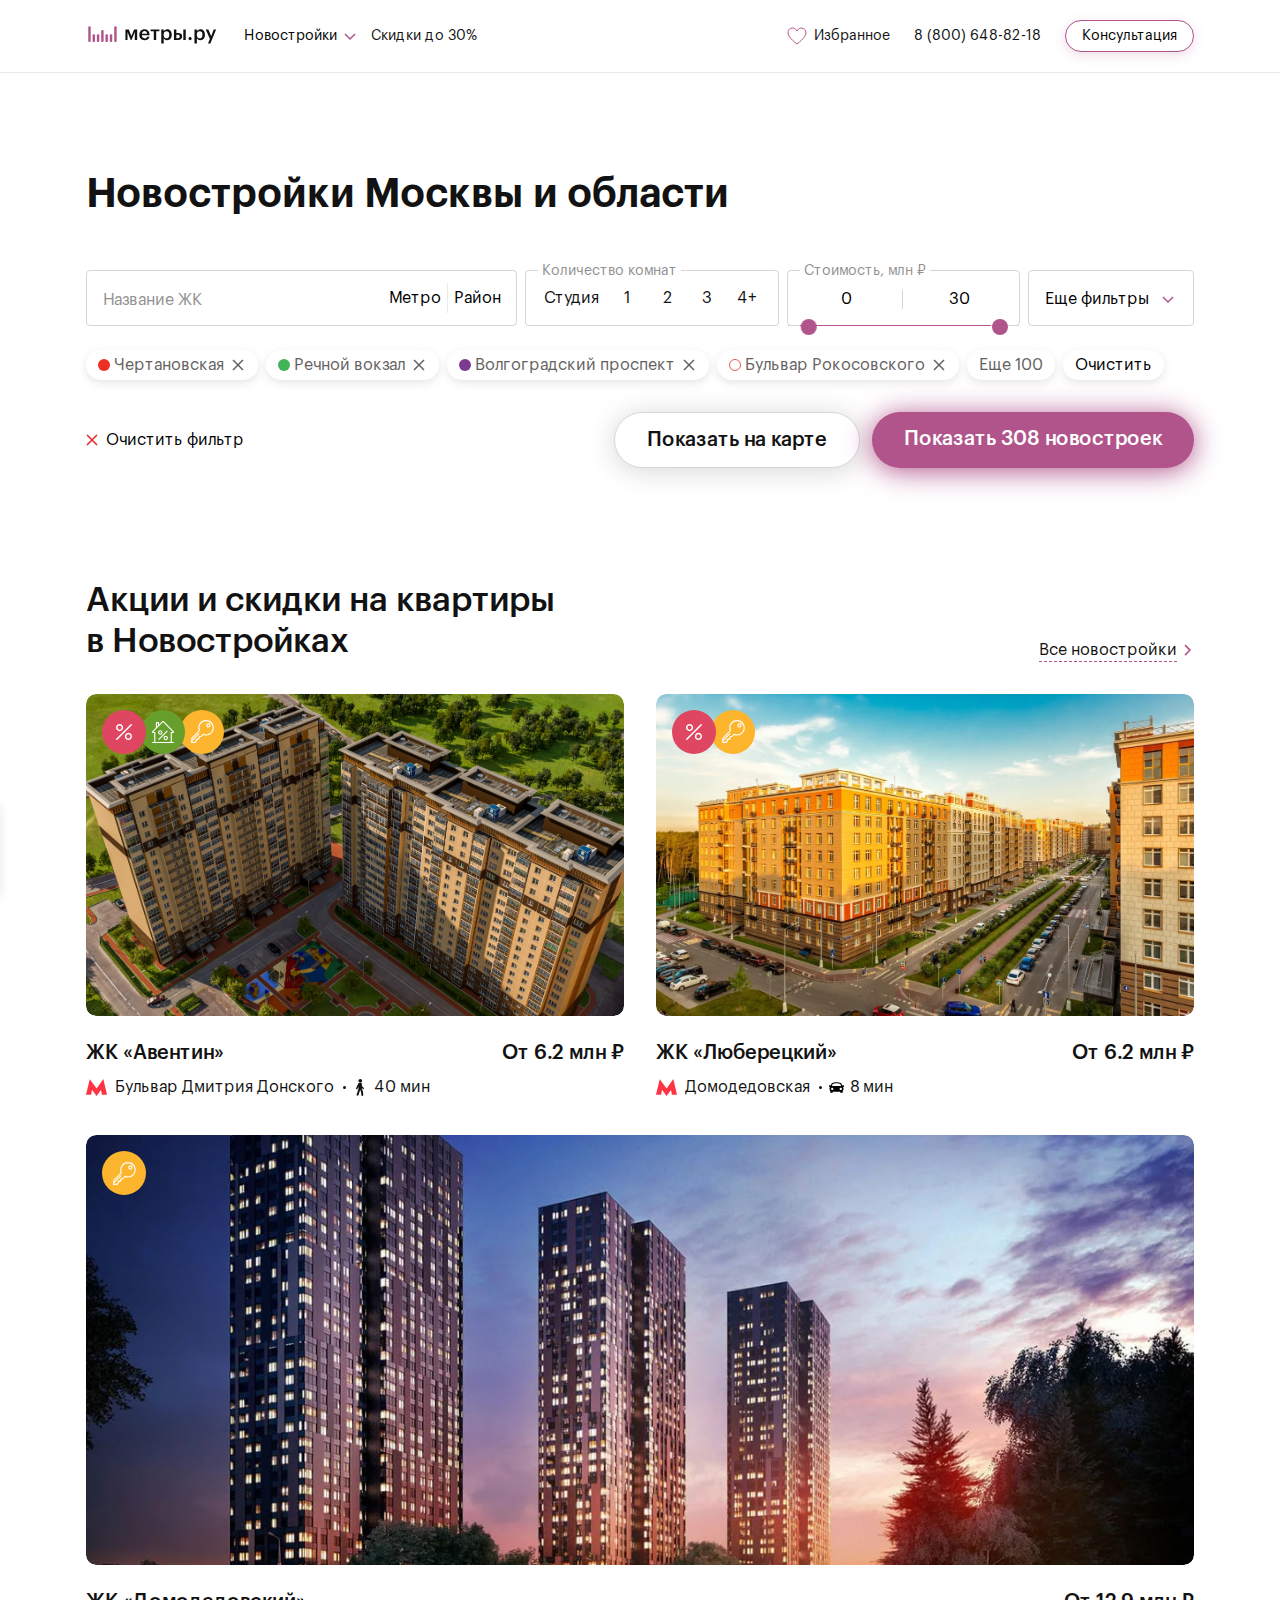
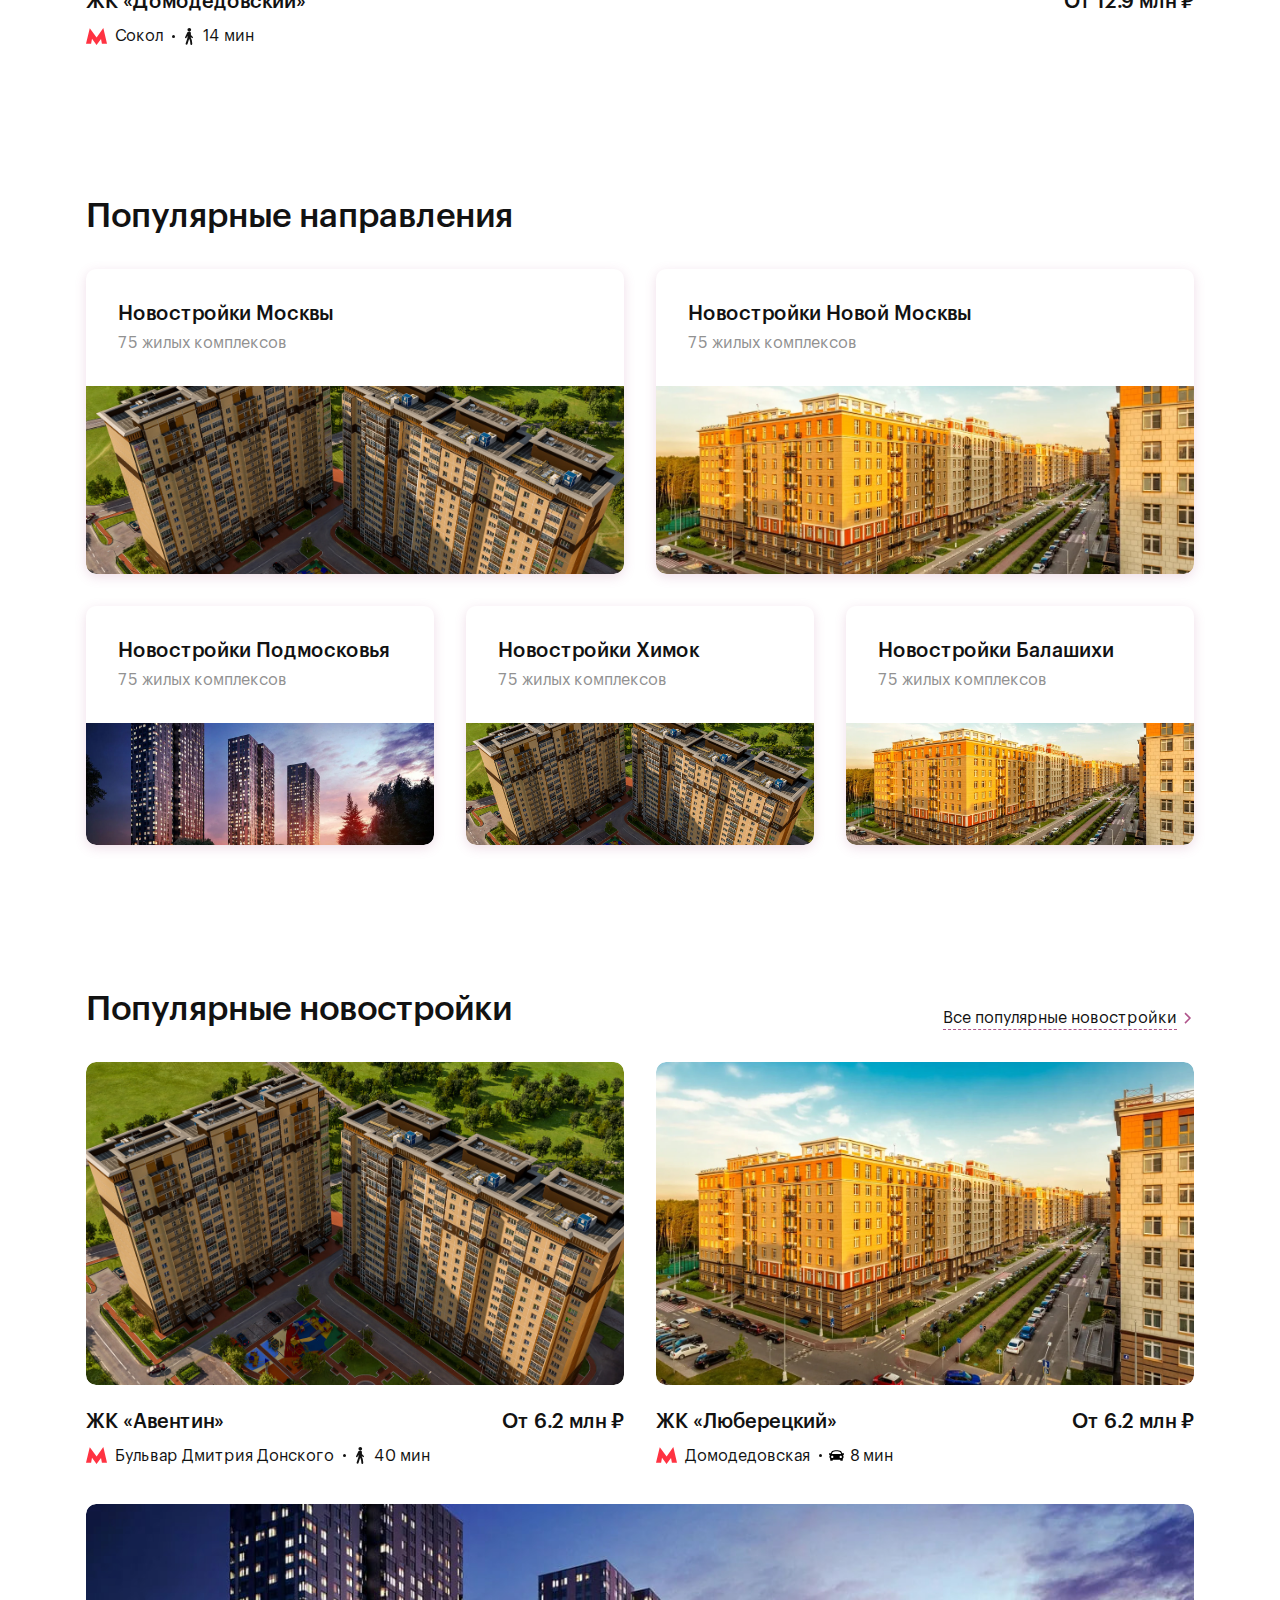
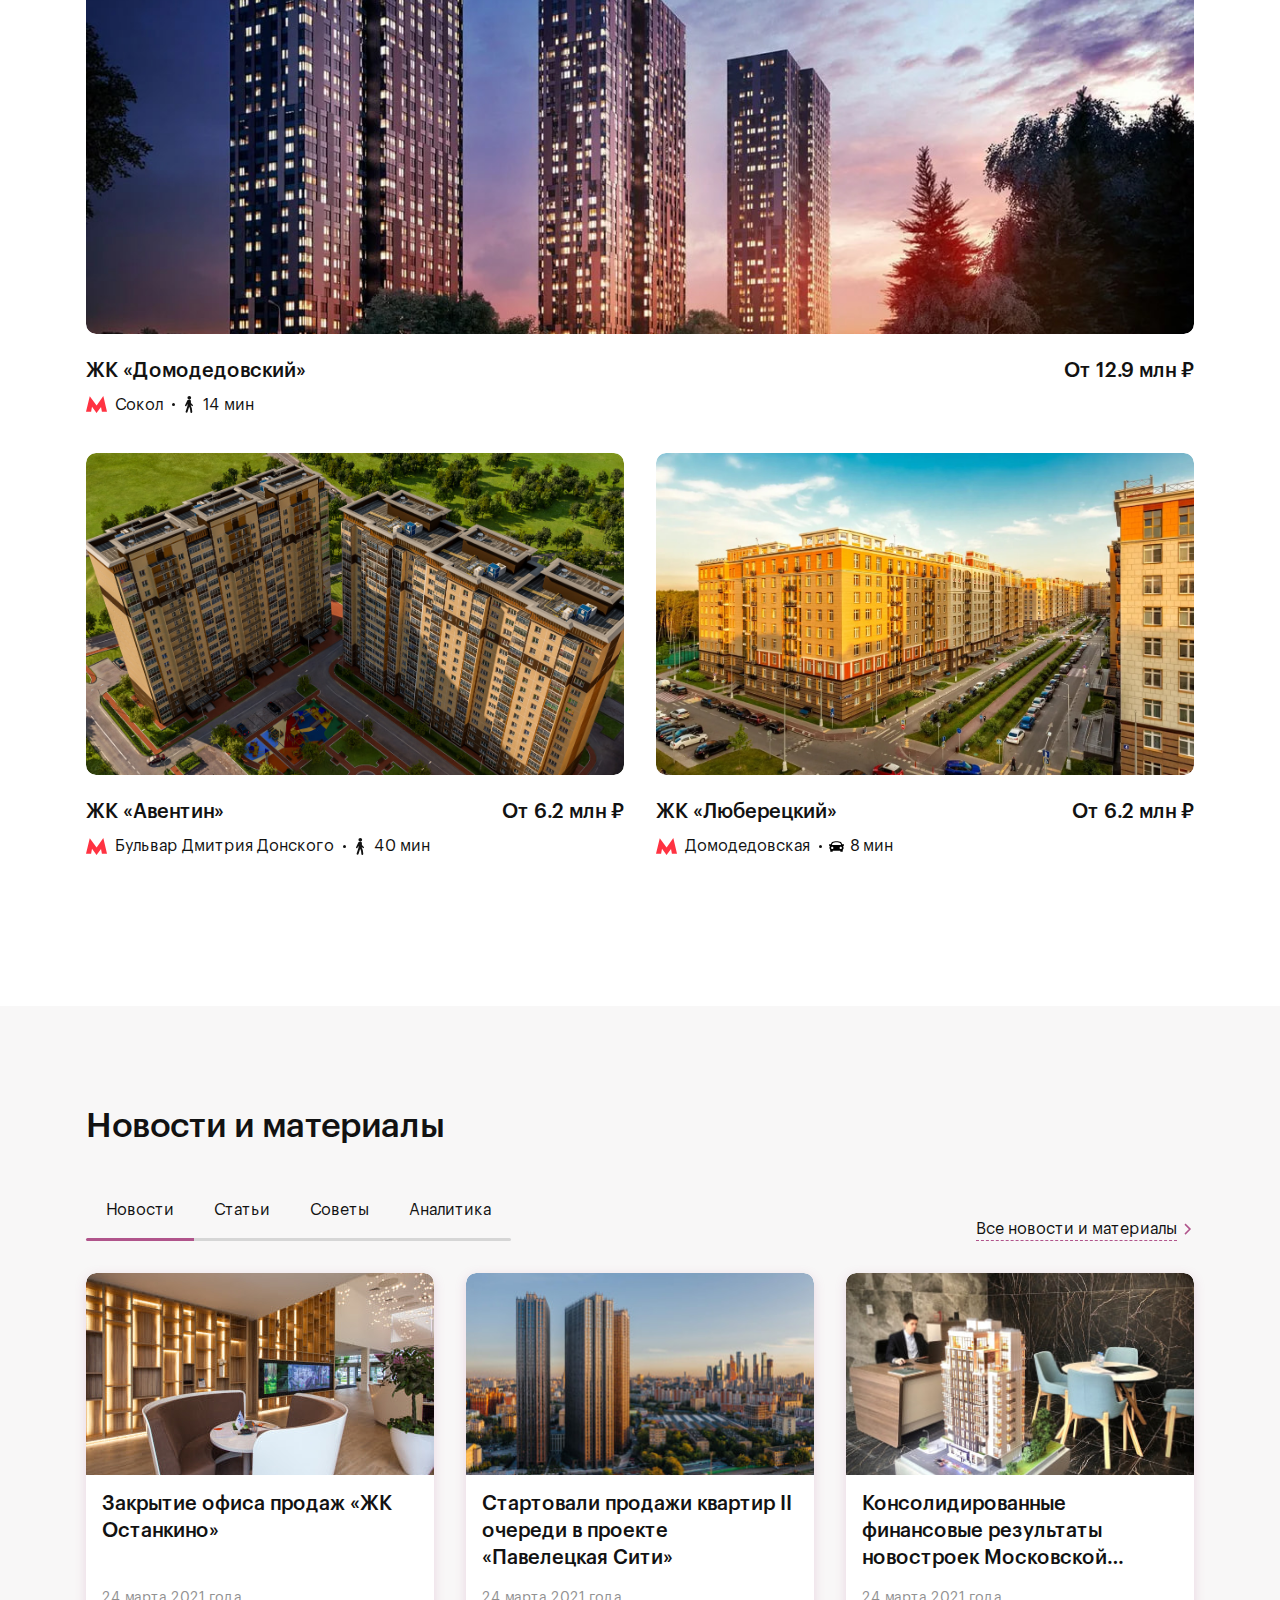
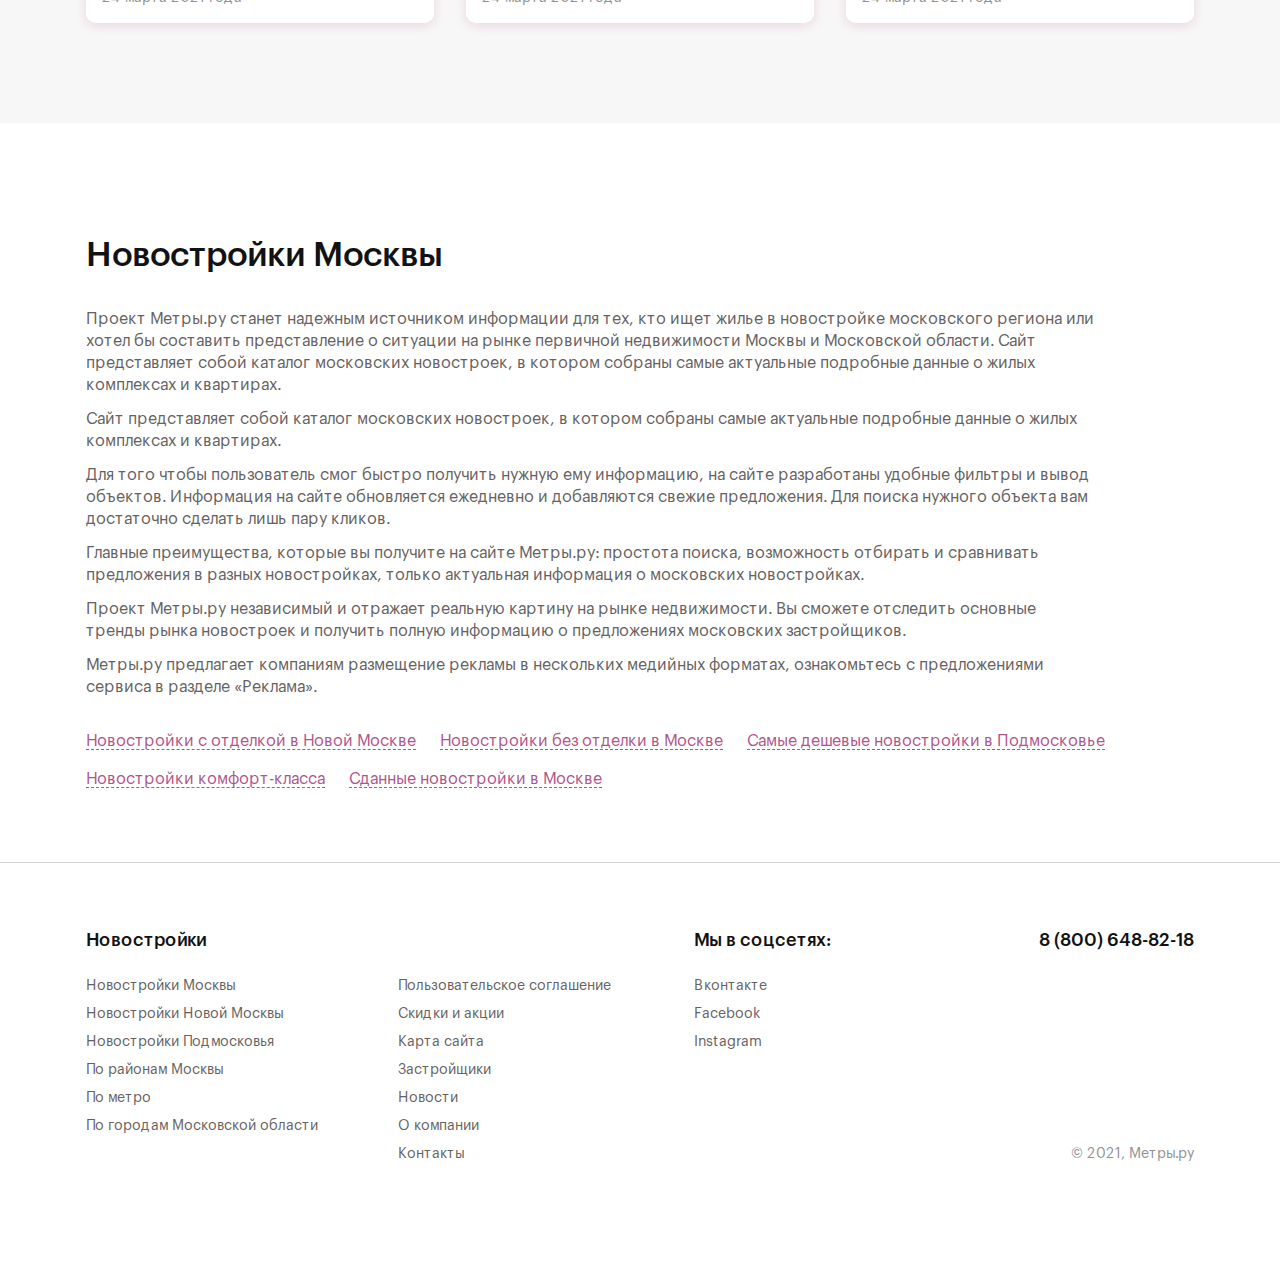
==== commit aa68e409: "deploy" ====
--- a/index.html
+++ b/index.html
@@ -31,7 +31,7 @@
   <header class="mainHeader lock-padding">
   <div class="container mainHeader__container">
     <div class="mainHeader__linksContainer">
-      <a class="mainHeader__logo" href="">
+      <a class="mainHeader__logo" href="./">
         <img class="mainHeader__logoImg" src="./img/svg/logo-metres-text.svg" alt="logo">
       </a>
       <div class="baseSelect mainHeader__dropdown">
@@ -108,7 +108,12 @@
   </div>
 </section>
 
-    <section class="jkFilters">
+    <!--
+  "id" задается для каждой из страниц,
+  где используются фильтры для возможности
+  добавлять отдельные стили
+-->
+<section class="jkFilters" id="homeFilters">
   <div class="container">
     <div class="jkFilters__desktopContainer">
       <!--
@@ -550,7 +555,7 @@
   </button>
 
   <div class="jkFiltersForm__optionsButtonsWrapper">
-    <button class="jkFiltersForm__optionsButtonMap">Показать на карте</button>
+    <a class="jkFiltersForm__optionsButtonMap" href="./jk-on-map.html">Показать на карте</a>
     <a class="jkFiltersForm__optionsLink" href="">
       Показать <span class="jkFiltersForm__optionsLinkCount">308</span> новостроек
     </a>
@@ -589,11 +594,10 @@
       <button class="jkFiltersModal__clearBtn">Очистить фильтр</button>
 
       <button class="jkFiltersModal__close">
-        <svg width="24" height="25" viewBox="0 0 24 25" fill="none" xmlns="http://www.w3.org/2000/svg">
-          <rect width="30.8355" height="3.01242"
-                transform="matrix(0.705401 -0.708809 0.705401 0.708809 0.121094 21.8564)" fill="#121212"/>
-          <rect width="30.8354" height="3.01242"
-                transform="matrix(0.706124 0.708088 -0.706124 0.708088 2.12695 0.0372772)" fill="#121212"/>
+        <svg width="16" height="16" viewBox="0 0 16 16" fill="none" xmlns="http://www.w3.org/2000/svg">
+          <rect x="0.000244141" y="14.4762" width="20.4724" height="2.15499" transform="rotate(-45 0.000244141 14.4762)"
+                fill="#121212"/>
+          <rect x="1.52393" width="20.4724" height="2.15499" transform="rotate(45 1.52393 0)" fill="#121212"/>
         </svg>
       </button>
     </div>
@@ -1040,7 +1044,7 @@
   </button>
 
   <div class="jkFiltersForm__optionsButtonsWrapper">
-    <button class="jkFiltersForm__optionsButtonMap">Показать на карте</button>
+    <a class="jkFiltersForm__optionsButtonMap" href="./jk-on-map.html">Показать на карте</a>
     <a class="jkFiltersForm__optionsLink" href="">
       Показать <span class="jkFiltersForm__optionsLinkCount">308</span> новостроек
     </a>
@@ -1076,2486 +1080,4664 @@
           </ul>
         </div>
         <div class="jkFiltersLocationModal__tabsContentWrapper">
-          <div
-            class="jkFiltersLocationModal__tabsContent jkFiltersLocationModal__tabsContent--active"
-          >
-            <div class="locationMetro">
-  <ul class="locationMetro__smallList">
-    <li class="locationMetro__smallItem locationMetro__smallItem--sokolnicheskaya">
+          <div class="jkFiltersLocationModal__tabsContent jkFiltersLocationModal__tabsContent--active">
+            <div class="locationContent locationContent--metro">
+  <ul class="locationContent__smallList">
+    <li class="locationContent__smallItem locationContent__smallItem--sokolnicheskaya">
       <input
-        class="locationMetro__smallItemInput"
+        class="locationContent__smallItemInput"
         name="sokolnicheskaya"
         type="checkbox"
         id="sokolnicheskaya"
       >
-      <label class="locationMetro__smallItemLabel" for="sokolnicheskaya">Сокольническая</label>
+      <label class="locationContent__smallItemLabel" for="sokolnicheskaya">Сокольническая</label>
     </li>
-    <li class="locationMetro__smallItem locationMetro__smallItem--zamoskvoretskaya">
+    <li class="locationContent__smallItem locationContent__smallItem--zamoskvoretskaya">
       <input
-        class="locationMetro__smallItemInput"
+        class="locationContent__smallItemInput"
         name="sokolnicheskaya"
         type="checkbox"
         id="zamoskvoretskaya"
       >
-      <label class="locationMetro__smallItemLabel" for="zamoskvoretskaya">Замоскворецкая</label>
+      <label class="locationContent__smallItemLabel" for="zamoskvoretskaya">Замоскворецкая</label>
     </li>
-    <li class="locationMetro__smallItem locationMetro__smallItem--arbat">
+    <li class="locationContent__smallItem locationContent__smallItem--arbat">
       <input
-        class="locationMetro__smallItemInput"
+        class="locationContent__smallItemInput"
         name="sokolnicheskaya"
         type="checkbox"
         id="arbat"
       >
-      <label class="locationMetro__smallItemLabel" for="arbat">Арбатско-Покровская</label>
+      <label class="locationContent__smallItemLabel" for="arbat">Арбатско-Покровская</label>
     </li>
-    <li class="locationMetro__smallItem locationMetro__smallItem--filyovskaya">
+    <li class="locationContent__smallItem locationContent__smallItem--filyovskaya">
       <input
-        class="locationMetro__smallItemInput"
+        class="locationContent__smallItemInput"
         name="sokolnicheskaya"
         type="checkbox"
         id="filyovskaya"
       >
-      <label class="locationMetro__smallItemLabel" for="filyovskaya">Филевская</label>
+      <label class="locationContent__smallItemLabel" for="filyovskaya">Филевская</label>
     </li>
-    <li class="locationMetro__smallItem locationMetro__smallItem--koltsevaya">
+    <li class="locationContent__smallItem locationContent__smallItem--koltsevaya">
       <input
-        class="locationMetro__smallItemInput"
+        class="locationContent__smallItemInput"
         name="sokolnicheskaya"
         type="checkbox"
         id="koltsevaya"
       >
-      <label class="locationMetro__smallItemLabel" for="koltsevaya">Кольцевая</label>
+      <label class="locationContent__smallItemLabel" for="koltsevaya">Кольцевая</label>
     </li>
-    <li class="locationMetro__smallItem locationMetro__smallItem--kaluzhskaya">
+    <li class="locationContent__smallItem locationContent__smallItem--kaluzhskaya">
       <input
-        class="locationMetro__smallItemInput"
+        class="locationContent__smallItemInput"
         name="sokolnicheskaya"
         type="checkbox"
         id="kaluzhskaya"
       >
-      <label class="locationMetro__smallItemLabel" for="kaluzhskaya">Калужско-Рижская</label>
+      <label class="locationContent__smallItemLabel" for="kaluzhskaya">Калужско-Рижская</label>
     </li>
-    <li class="locationMetro__smallItem locationMetro__smallItem--taganskaya">
+    <li class="locationContent__smallItem locationContent__smallItem--taganskaya">
       <input
-        class="locationMetro__smallItemInput"
+        class="locationContent__smallItemInput"
         name="sokolnicheskaya"
         type="checkbox"
         id="taganskaya"
       >
-      <label class="locationMetro__smallItemLabel" for="taganskaya">Таганско-Краснопресненская</label>
+      <label class="locationContent__smallItemLabel" for="taganskaya">Таганско-Краснопресненская</label>
     </li>
-    <li class="locationMetro__smallItem locationMetro__smallItem--kalininskaya">
+    <li class="locationContent__smallItem locationContent__smallItem--kalininskaya">
       <input
-        class="locationMetro__smallItemInput"
+        class="locationContent__smallItemInput"
         name="sokolnicheskaya"
         type="checkbox"
         id="kalininskaya"
       >
-      <label class="locationMetro__smallItemLabel" for="kalininskaya">Калининская</label>
+      <label class="locationContent__smallItemLabel" for="kalininskaya">Калининская</label>
     </li>
-    <li class="locationMetro__smallItem locationMetro__smallItem--serpukhovskaya">
+    <li class="locationContent__smallItem locationContent__smallItem--serpukhovskaya">
       <input
-        class="locationMetro__smallItemInput"
+        class="locationContent__smallItemInput"
         name="sokolnicheskaya"
         type="checkbox"
         id="serpukhovskaya"
       >
-      <label class="locationMetro__smallItemLabel" for="serpukhovskaya">Серпуховско-тимирязевская</label>
+      <label class="locationContent__smallItemLabel" for="serpukhovskaya">Серпуховско-тимирязевская</label>
     </li>
-    <li class="locationMetro__smallItem locationMetro__smallItem--lublinovskaya">
+    <li class="locationContent__smallItem locationContent__smallItem--lublinovskaya">
       <input
-        class="locationMetro__smallItemInput"
+        class="locationContent__smallItemInput"
         name="sokolnicheskaya"
         type="checkbox"
         id="lublinovskaya"
       >
-      <label class="locationMetro__smallItemLabel" for="lublinovskaya">Люблинская</label>
+      <label class="locationContent__smallItemLabel" for="lublinovskaya">Люблинская</label>
     </li>
-    <li class="locationMetro__smallItem locationMetro__smallItem--kahovskaya">
+    <li class="locationContent__smallItem locationContent__smallItem--kahovskaya">
       <input
-        class="locationMetro__smallItemInput"
+        class="locationContent__smallItemInput"
         name="sokolnicheskaya"
         type="checkbox"
         id="kahovskaya"
       >
-      <label class="locationMetro__smallItemLabel" for="kahovskaya">Каховская</label>
+      <label class="locationContent__smallItemLabel" for="kahovskaya">Каховская</label>
     </li>
-    <li class="locationMetro__smallItem locationMetro__smallItem--buninskaya">
+    <li class="locationContent__smallItem locationContent__smallItem--buninskaya">
       <input
-        class="locationMetro__smallItemInput"
+        class="locationContent__smallItemInput"
         name="sokolnicheskaya"
         type="checkbox"
         id="buninskaya"
       >
-      <label class="locationMetro__smallItemLabel" for="buninskaya">Бунинская</label>
+      <label class="locationContent__smallItemLabel" for="buninskaya">Бунинская</label>
     </li>
-    <li class="locationMetro__smallItem locationMetro__smallItem--MCC">
+    <li class="locationContent__smallItem locationContent__smallItem--MCC">
       <input
-        class="locationMetro__smallItemInput"
+        class="locationContent__smallItemInput"
         name="sokolnicheskaya"
         type="checkbox"
         id="MCC"
       >
-      <label class="locationMetro__smallItemLabel" for="MCC">Московское центральное кольцо</label>
+      <label class="locationContent__smallItemLabel" for="MCC">Московское центральное кольцо</label>
     </li>
   </ul>
 
-  <ul class="locationMetro__fullList">
-    <li class="locationMetro__fullListLine">
-      <h4 class="locationMetro__fullListLineTitle">Сокольническая</h4>
-      <ul class="locationMetro__fullListLineItems">
-        <li class="locationMetro__fullListLineItem">
-          <input
-            class="locationMetro__fullListLineInput"
-            name="sokolnicheskaya"
-            type="checkbox"
-            id="bulvar-rokossovskogo"
-          >
-          <label class="locationMetro__fullListLineLabel" for="bulvar-rokossovskogo">Бульвар Рокоссовского</label>
-        </li>
-        <li class="locationMetro__fullListLineItem">
-          <input
-            class="locationMetro__fullListLineInput"
-            name="sokolnicheskaya"
-            type="checkbox"
-            id="cherkizovskaya"
-          >
-          <label class="locationMetro__fullListLineLabel" for="cherkizovskaya">Черкизовская</label>
-        </li>
-        <li class="locationMetro__fullListLineItem">
-          <input
-            class="locationMetro__fullListLineInput"
-            name="sokolnicheskaya"
-            type="checkbox"
-            id="preobrazhenskaya-ploshad"
-          >
-          <label class="locationMetro__fullListLineLabel" for="preobrazhenskaya-ploshad">Преображенская площадь</label>
-        </li>
-        <li class="locationMetro__fullListLineItem">
-          <input
-            class="locationMetro__fullListLineInput"
-            name="sokolnicheskaya"
-            type="checkbox"
-            id="sokolniki"
-          >
-          <label class="locationMetro__fullListLineLabel" for="sokolniki">Сокольники</label>
-        </li>
-        <li class="locationMetro__fullListLineItem">
-          <input
-            class="locationMetro__fullListLineInput"
-            name="sokolnicheskaya"
-            type="checkbox"
-            id="krasnoselskaya"
-          >
-          <label class="locationMetro__fullListLineLabel" for="krasnoselskaya">Красносельская</label>
-        </li>
-        <li class="locationMetro__fullListLineItem">
-          <input
-            class="locationMetro__fullListLineInput"
-            name="sokolnicheskaya"
-            type="checkbox"
-            id="komsomolskaya"
-          >
-          <label class="locationMetro__fullListLineLabel" for="komsomolskaya">Комсомольская</label>
-        </li>
-        <li class="locationMetro__fullListLineItem">
-          <input
-            class="locationMetro__fullListLineInput"
-            name="sokolnicheskaya"
-            type="checkbox"
-            id="krasnie-vorota"
-          >
-          <label class="locationMetro__fullListLineLabel" for="krasnie-vorota">Красные ворота</label>
-        </li>
-        <li class="locationMetro__fullListLineItem">
-          <input
-            class="locationMetro__fullListLineInput"
-            name="sokolnicheskaya"
-            type="checkbox"
-            id="chistie-prudi"
-          >
-          <label class="locationMetro__fullListLineLabel" for="chistie-prudi">Чистые пруды</label>
-        </li>
-        <li class="locationMetro__fullListLineItem">
-          <input
-            class="locationMetro__fullListLineInput"
-            name="sokolnicheskaya"
-            type="checkbox"
-            id="lubyanka"
-          >
-          <label class="locationMetro__fullListLineLabel" for="lubyanka">Лубянка</label>
-        </li>
-        <li class="locationMetro__fullListLineItem">
-          <input
-            class="locationMetro__fullListLineInput"
-            name="sokolnicheskaya"
-            type="checkbox"
-            id="ohotniy-ryad"
-          >
-          <label class="locationMetro__fullListLineLabel" for="ohotniy-ryad">Охотный ряд</label>
-        </li>
-        <li class="locationMetro__fullListLineItem">
-          <input
-            class="locationMetro__fullListLineInput"
-            name="sokolnicheskaya"
-            type="checkbox"
-            id="biblioteka-imeni-lenina"
-          >
-          <label class="locationMetro__fullListLineLabel" for="biblioteka-imeni-lenina">Библиотека имени Ленина</label>
-        </li>
-        <li class="locationMetro__fullListLineItem">
-          <input
-            class="locationMetro__fullListLineInput"
-            name="sokolnicheskaya"
-            type="checkbox"
-            id="kropotkinskaya"
-          >
-          <label class="locationMetro__fullListLineLabel" for="kropotkinskaya">Кропоткинская</label>
-        </li>
-        <li class="locationMetro__fullListLineItem">
-          <input
-            class="locationMetro__fullListLineInput"
-            name="sokolnicheskaya"
-            type="checkbox"
-            id="park-kulturi"
-          >
-          <label class="locationMetro__fullListLineLabel" for="park-kulturi">Парк Культуры</label>
-        </li>
-        <li class="locationMetro__fullListLineItem">
-          <input
-            class="locationMetro__fullListLineInput"
-            name="sokolnicheskaya"
-            type="checkbox"
-            id="frunzenskaya"
-          >
-          <label class="locationMetro__fullListLineLabel" for="frunzenskaya">Фрунзенская</label>
-        </li>
-        <li class="locationMetro__fullListLineItem">
-          <input
-            class="locationMetro__fullListLineInput"
-            name="sokolnicheskaya"
-            type="checkbox"
-            id="sportivnaya"
-          >
-          <label class="locationMetro__fullListLineLabel" for="sportivnaya">Спортивная</label>
-        </li>
-        <li class="locationMetro__fullListLineItem">
-          <input
-            class="locationMetro__fullListLineInput"
-            name="sokolnicheskaya"
-            type="checkbox"
-            id="vorobievi-gori"
-          >
-          <label class="locationMetro__fullListLineLabel" for="vorobievi-gori">Воробьевы горы</label>
-        </li>
-        <li class="locationMetro__fullListLineItem">
-          <input
-            class="locationMetro__fullListLineInput"
-            name="sokolnicheskaya"
-            type="checkbox"
-            id="universitet"
-          >
-          <label class="locationMetro__fullListLineLabel" for="universitet">Университет</label>
-        </li>
-        <li class="locationMetro__fullListLineItem">
-          <input
-            class="locationMetro__fullListLineInput"
-            name="sokolnicheskaya"
-            type="checkbox"
-            id="prospect-vernadskogo"
-          >
-          <label class="locationMetro__fullListLineLabel" for="prospect-vernadskogo">Проспект Вернадского</label>
-        </li>
-        <li class="locationMetro__fullListLineItem">
-          <input
-            class="locationMetro__fullListLineInput"
-            name="sokolnicheskaya"
-            type="checkbox"
-            id="ugo-zapadnaya"
-          >
-          <label class="locationMetro__fullListLineLabel" for="ugo-zapadnaya">Юго-Западная</label>
-        </li>
-        <li class="locationMetro__fullListLineItem">
-          <input
-            class="locationMetro__fullListLineInput"
-            name="sokolnicheskaya"
-            type="checkbox"
-            id="troparevo"
-          >
-          <label class="locationMetro__fullListLineLabel" for="troparevo">Тропарево</label>
-        </li>
-        <li class="locationMetro__fullListLineItem">
-          <input
-            class="locationMetro__fullListLineInput"
-            name="sokolnicheskaya"
-            type="checkbox"
-            id="rumyancevo"
-          >
-          <label class="locationMetro__fullListLineLabel" for="rumyancevo">Румянцево</label>
-        </li>
-        <li class="locationMetro__fullListLineItem">
-          <input
-            class="locationMetro__fullListLineInput"
-            name="sokolnicheskaya"
-            type="checkbox"
-            id="salarievo"
-          >
-          <label class="locationMetro__fullListLineLabel" for="salarievo">Саларьево</label>
-        </li>
-        <li class="locationMetro__fullListLineItem">
-          <input
-            class="locationMetro__fullListLineInput"
-            name="sokolnicheskaya"
-            type="checkbox"
-            id="filatov-lug"
-          >
-          <label class="locationMetro__fullListLineLabel" for="filatov-lug">Филатов Луг</label>
-        </li>
-        <li class="locationMetro__fullListLineItem">
-          <input
-            class="locationMetro__fullListLineInput"
-            name="sokolnicheskaya"
-            type="checkbox"
-            id="prokshino"
-          >
-          <label class="locationMetro__fullListLineLabel" for="prokshino">Прокшино</label>
-        </li>
-        <li class="locationMetro__fullListLineItem">
-          <input
-            class="locationMetro__fullListLineInput"
-            name="sokolnicheskaya"
-            type="checkbox"
-            id="olhovaya"
-          >
-          <label class="locationMetro__fullListLineLabel" for="olhovaya">Ольховая</label>
-        </li>
-        <li class="locationMetro__fullListLineItem">
-          <input
-            class="locationMetro__fullListLineInput"
-            name="sokolnicheskaya"
-            type="checkbox"
-            id="kommunarka"
-          >
-          <label class="locationMetro__fullListLineLabel" for="kommunarka">Коммунарка</label>
-        </li>
-      </ul>
+  <div class="locationContent__fullList">
+
+    <div class="locationContent__fullListColumn">
+      <div class="locationContent__fullListWrapper locationContent__fullListWrapper--sokolnicheskaya">
+        <h4 class="locationContent__fullListWrapperTitle">Сокольническая</h4>
+        <ul class="locationContent__fullListWrapperItems">
+          <li class="locationContent__fullListWrapperItem">
+            <input
+              class="locationContent__fullListWrapperInput"
+              name="sokolnicheskaya"
+              type="checkbox"
+              id="bulvar-rokossovskogo"
+            >
+            <label class="locationContent__fullListWrapperLabel" for="bulvar-rokossovskogo">Бульвар Рокоссовского</label>
+          </li>
+          <li class="locationContent__fullListWrapperItem">
+            <input
+              class="locationContent__fullListWrapperInput"
+              name="sokolnicheskaya"
+              type="checkbox"
+              id="cherkizovskaya"
+            >
+            <label class="locationContent__fullListWrapperLabel" for="cherkizovskaya">Черкизовская</label>
+          </li>
+          <li class="locationContent__fullListWrapperItem">
+            <input
+              class="locationContent__fullListWrapperInput"
+              name="sokolnicheskaya"
+              type="checkbox"
+              id="preobrazhenskaya-ploshad"
+            >
+            <label class="locationContent__fullListWrapperLabel" for="preobrazhenskaya-ploshad">Преображенская
+              площадь</label>
+          </li>
+          <li class="locationContent__fullListWrapperItem">
+            <input
+              class="locationContent__fullListWrapperInput"
+              name="sokolnicheskaya"
+              type="checkbox"
+              id="sokolniki"
+            >
+            <label class="locationContent__fullListWrapperLabel" for="sokolniki">Сокольники</label>
+          </li>
+          <li class="locationContent__fullListWrapperItem">
+            <input
+              class="locationContent__fullListWrapperInput"
+              name="sokolnicheskaya"
+              type="checkbox"
+              id="krasnoselskaya"
+            >
+            <label class="locationContent__fullListWrapperLabel" for="krasnoselskaya">Красносельская</label>
+          </li>
+          <li class="locationContent__fullListWrapperItem">
+            <input
+              class="locationContent__fullListWrapperInput"
+              name="sokolnicheskaya"
+              type="checkbox"
+              id="komsomolskaya"
+            >
+            <label class="locationContent__fullListWrapperLabel" for="komsomolskaya">Комсомольская</label>
+          </li>
+          <li class="locationContent__fullListWrapperItem">
+            <input
+              class="locationContent__fullListWrapperInput"
+              name="sokolnicheskaya"
+              type="checkbox"
+              id="krasnie-vorota"
+            >
+            <label class="locationContent__fullListWrapperLabel" for="krasnie-vorota">Красные ворота</label>
+          </li>
+          <li class="locationContent__fullListWrapperItem">
+            <input
+              class="locationContent__fullListWrapperInput"
+              name="sokolnicheskaya"
+              type="checkbox"
+              id="chistie-prudi"
+            >
+            <label class="locationContent__fullListWrapperLabel" for="chistie-prudi">Чистые пруды</label>
+          </li>
+          <li class="locationContent__fullListWrapperItem">
+            <input
+              class="locationContent__fullListWrapperInput"
+              name="sokolnicheskaya"
+              type="checkbox"
+              id="lubyanka"
+            >
+            <label class="locationContent__fullListWrapperLabel" for="lubyanka">Лубянка</label>
+          </li>
+          <li class="locationContent__fullListWrapperItem">
+            <input
+              class="locationContent__fullListWrapperInput"
+              name="sokolnicheskaya"
+              type="checkbox"
+              id="ohotniy-ryad"
+            >
+            <label class="locationContent__fullListWrapperLabel" for="ohotniy-ryad">Охотный ряд</label>
+          </li>
+          <li class="locationContent__fullListWrapperItem">
+            <input
+              class="locationContent__fullListWrapperInput"
+              name="sokolnicheskaya"
+              type="checkbox"
+              id="biblioteka-imeni-lenina"
+            >
+            <label class="locationContent__fullListWrapperLabel" for="biblioteka-imeni-lenina">Библиотека имени
+              Ленина</label>
+          </li>
+          <li class="locationContent__fullListWrapperItem">
+            <input
+              class="locationContent__fullListWrapperInput"
+              name="sokolnicheskaya"
+              type="checkbox"
+              id="kropotkinskaya"
+            >
+            <label class="locationContent__fullListWrapperLabel" for="kropotkinskaya">Кропоткинская</label>
+          </li>
+          <li class="locationContent__fullListWrapperItem">
+            <input
+              class="locationContent__fullListWrapperInput"
+              name="sokolnicheskaya"
+              type="checkbox"
+              id="park-kulturi"
+            >
+            <label class="locationContent__fullListWrapperLabel" for="park-kulturi">Парк Культуры</label>
+          </li>
+          <li class="locationContent__fullListWrapperItem">
+            <input
+              class="locationContent__fullListWrapperInput"
+              name="sokolnicheskaya"
+              type="checkbox"
+              id="frunzenskaya"
+            >
+            <label class="locationContent__fullListWrapperLabel" for="frunzenskaya">Фрунзенская</label>
+          </li>
+          <li class="locationContent__fullListWrapperItem">
+            <input
+              class="locationContent__fullListWrapperInput"
+              name="sokolnicheskaya"
+              type="checkbox"
+              id="sportivnaya"
+            >
+            <label class="locationContent__fullListWrapperLabel" for="sportivnaya">Спортивная</label>
+          </li>
+          <li class="locationContent__fullListWrapperItem">
+            <input
+              class="locationContent__fullListWrapperInput"
+              name="sokolnicheskaya"
+              type="checkbox"
+              id="vorobievi-gori"
+            >
+            <label class="locationContent__fullListWrapperLabel" for="vorobievi-gori">Воробьевы горы</label>
+          </li>
+          <li class="locationContent__fullListWrapperItem">
+            <input
+              class="locationContent__fullListWrapperInput"
+              name="sokolnicheskaya"
+              type="checkbox"
+              id="universitet"
+            >
+            <label class="locationContent__fullListWrapperLabel" for="universitet">Университет</label>
+          </li>
+          <li class="locationContent__fullListWrapperItem">
+            <input
+              class="locationContent__fullListWrapperInput"
+              name="sokolnicheskaya"
+              type="checkbox"
+              id="prospect-vernadskogo"
+            >
+            <label class="locationContent__fullListWrapperLabel" for="prospect-vernadskogo">Проспект Вернадского</label>
+          </li>
+          <li class="locationContent__fullListWrapperItem">
+            <input
+              class="locationContent__fullListWrapperInput"
+              name="sokolnicheskaya"
+              type="checkbox"
+              id="ugo-zapadnaya"
+            >
+            <label class="locationContent__fullListWrapperLabel" for="ugo-zapadnaya">Юго-Западная</label>
+          </li>
+          <li class="locationContent__fullListWrapperItem">
+            <input
+              class="locationContent__fullListWrapperInput"
+              name="sokolnicheskaya"
+              type="checkbox"
+              id="troparevo"
+            >
+            <label class="locationContent__fullListWrapperLabel" for="troparevo">Тропарево</label>
+          </li>
+          <li class="locationContent__fullListWrapperItem">
+            <input
+              class="locationContent__fullListWrapperInput"
+              name="sokolnicheskaya"
+              type="checkbox"
+              id="rumyancevo"
+            >
+            <label class="locationContent__fullListWrapperLabel" for="rumyancevo">Румянцево</label>
+          </li>
+          <li class="locationContent__fullListWrapperItem">
+            <input
+              class="locationContent__fullListWrapperInput"
+              name="sokolnicheskaya"
+              type="checkbox"
+              id="salarievo"
+            >
+            <label class="locationContent__fullListWrapperLabel" for="salarievo">Саларьево</label>
+          </li>
+          <li class="locationContent__fullListWrapperItem">
+            <input
+              class="locationContent__fullListWrapperInput"
+              name="sokolnicheskaya"
+              type="checkbox"
+              id="filatov-lug"
+            >
+            <label class="locationContent__fullListWrapperLabel" for="filatov-lug">Филатов Луг</label>
+          </li>
+          <li class="locationContent__fullListWrapperItem">
+            <input
+              class="locationContent__fullListWrapperInput"
+              name="sokolnicheskaya"
+              type="checkbox"
+              id="prokshino"
+            >
+            <label class="locationContent__fullListWrapperLabel" for="prokshino">Прокшино</label>
+          </li>
+          <li class="locationContent__fullListWrapperItem">
+            <input
+              class="locationContent__fullListWrapperInput"
+              name="sokolnicheskaya"
+              type="checkbox"
+              id="olhovaya"
+            >
+            <label class="locationContent__fullListWrapperLabel" for="olhovaya">Ольховая</label>
+          </li>
+          <li class="locationContent__fullListWrapperItem">
+            <input
+              class="locationContent__fullListWrapperInput"
+              name="sokolnicheskaya"
+              type="checkbox"
+              id="kommunarka"
+            >
+            <label class="locationContent__fullListWrapperLabel" for="kommunarka">Коммунарка</label>
+          </li>
+        </ul>
+      </div>
+      <div class="locationContent__fullListWrapper locationContent__fullListWrapper--koltsevaya">
+        <h4 class="locationContent__fullListWrapperTitle">Кольцевая</h4>
+        <ul class="locationContent__fullListWrapperItems">
+          <li class="locationContent__fullListWrapperItem">
+            <input
+              class="locationContent__fullListWrapperInput"
+              name="sokolnicheskaya"
+              type="checkbox"
+              id="k-kievskaya"
+            >
+            <label class="locationContent__fullListWrapperLabel" for="k-kievskaya">Киевская</label>
+          </li>
+          <li class="locationContent__fullListWrapperItem">
+            <input
+              class="locationContent__fullListWrapperInput"
+              name="sokolnicheskaya"
+              type="checkbox"
+              id="k-park-kulturi"
+            >
+            <label class="locationContent__fullListWrapperLabel" for="k-park-kulturi">Парк Культуры</label>
+          </li>
+          <li class="locationContent__fullListWrapperItem">
+            <input
+              class="locationContent__fullListWrapperInput"
+              name="sokolnicheskaya"
+              type="checkbox"
+              id="oktyabrskaya"
+            >
+            <label class="locationContent__fullListWrapperLabel" for="oktyabrskaya">Октябрьская</label>
+          </li>
+          <li class="locationContent__fullListWrapperItem">
+            <input
+              class="locationContent__fullListWrapperInput"
+              name="sokolnicheskaya"
+              type="checkbox"
+              id="dobrininskaya"
+            >
+            <label class="locationContent__fullListWrapperLabel" for="dobrininskaya">Добрынинская</label>
+          </li>
+          <li class="locationContent__fullListWrapperItem">
+            <input
+              class="locationContent__fullListWrapperInput"
+              name="sokolnicheskaya"
+              type="checkbox"
+              id="k-paveleckaya"
+            >
+            <label class="locationContent__fullListWrapperLabel" for="k-paveleckaya">Павелецкая</label>
+          </li>
+          <li class="locationContent__fullListWrapperItem">
+            <input
+              class="locationContent__fullListWrapperInput"
+              name="sokolnicheskaya"
+              type="checkbox"
+              id="k-taganskaya"
+            >
+            <label class="locationContent__fullListWrapperLabel" for="k-taganskaya">Таганская</label>
+          </li>
+          <li class="locationContent__fullListWrapperItem">
+            <input
+              class="locationContent__fullListWrapperInput"
+              name="sokolnicheskaya"
+              type="checkbox"
+              id="k-kurskaya"
+            >
+            <label class="locationContent__fullListWrapperLabel" for="k-kurskaya">Курская</label>
+          </li>
+          <li class="locationContent__fullListWrapperItem">
+            <input
+              class="locationContent__fullListWrapperInput"
+              name="sokolnicheskaya"
+              type="checkbox"
+              id="k-komsomolskaya"
+            >
+            <label class="locationContent__fullListWrapperLabel" for="k-komsomolskaya">Комсомольская</label>
+          </li>
+          <li class="locationContent__fullListWrapperItem">
+            <input
+              class="locationContent__fullListWrapperInput"
+              name="sokolnicheskaya"
+              type="checkbox"
+              id="prospect-mira"
+            >
+            <label class="locationContent__fullListWrapperLabel" for="prospect-mira">Проспект Мира</label>
+          </li>
+          <li class="locationContent__fullListWrapperItem">
+            <input
+              class="locationContent__fullListWrapperInput"
+              name="sokolnicheskaya"
+              type="checkbox"
+              id="novoslobodskaya"
+            >
+            <label class="locationContent__fullListWrapperLabel" for="novoslobodskaya">Новослободская</label>
+          </li>
+          <li class="locationContent__fullListWrapperItem">
+            <input
+              class="locationContent__fullListWrapperInput"
+              name="sokolnicheskaya"
+              type="checkbox"
+              id="k-belorusskaya"
+            >
+            <label class="locationContent__fullListWrapperLabel" for="k-belorusskaya">Белорусская</label>
+          </li>
+          <li class="locationContent__fullListWrapperItem">
+            <input
+              class="locationContent__fullListWrapperInput"
+              name="sokolnicheskaya"
+              type="checkbox"
+              id="krasnopresnenskaya"
+            >
+            <label class="locationContent__fullListWrapperLabel" for="krasnopresnenskaya">Краснопресненская</label>
+          </li>
+        </ul>
+      </div>
+      <div class="locationContent__fullListWrapper locationContent__fullListWrapper--lublinovskaya">
+        <h4 class="locationContent__fullListWrapperTitle">Люблинская</h4>
+        <ul class="locationContent__fullListWrapperItems">
+          <li class="locationContent__fullListWrapperItem">
+            <input
+              class="locationContent__fullListWrapperInput"
+              name="sokolnicheskaya"
+              type="checkbox"
+              id="zyablikovo"
+            >
+            <label class="locationContent__fullListWrapperLabel" for="zyablikovo">Зябликово</label>
+          </li>
+          <li class="locationContent__fullListWrapperItem">
+            <input
+              class="locationContent__fullListWrapperInput"
+              name="sokolnicheskaya"
+              type="checkbox"
+              id="borisovo"
+            >
+            <label class="locationContent__fullListWrapperLabel" for="borisovo">Борисово</label>
+          </li>
+          <li class="locationContent__fullListWrapperItem">
+            <input
+              class="locationContent__fullListWrapperInput"
+              name="sokolnicheskaya"
+              type="checkbox"
+              id="maryino"
+            >
+            <label class="locationContent__fullListWrapperLabel" for="maryino">Марьино</label>
+          </li>
+          <li class="locationContent__fullListWrapperItem">
+            <input
+              class="locationContent__fullListWrapperInput"
+              name="sokolnicheskaya"
+              type="checkbox"
+              id="bratislavskaya"
+            >
+            <label class="locationContent__fullListWrapperLabel" for="bratislavskaya">Братиславская</label>
+          </li>
+          <li class="locationContent__fullListWrapperItem">
+            <input
+              class="locationContent__fullListWrapperInput"
+              name="sokolnicheskaya"
+              type="checkbox"
+              id="lublino"
+            >
+            <label class="locationContent__fullListWrapperLabel" for="lublino">Люблино</label>
+          </li>
+          <li class="locationContent__fullListWrapperItem">
+            <input
+              class="locationContent__fullListWrapperInput"
+              name="sokolnicheskaya"
+              type="checkbox"
+              id="volzhskaya"
+            >
+            <label class="locationContent__fullListWrapperLabel" for="volzhskaya">Волжская</label>
+          </li>
+          <li class="locationContent__fullListWrapperItem">
+            <input
+              class="locationContent__fullListWrapperInput"
+              name="sokolnicheskaya"
+              type="checkbox"
+              id="pechatniki"
+            >
+            <label class="locationContent__fullListWrapperLabel" for="pechatniki">Печатники</label>
+          </li>
+          <li class="locationContent__fullListWrapperItem">
+            <input
+              class="locationContent__fullListWrapperInput"
+              name="sokolnicheskaya"
+              type="checkbox"
+              id="kozhuhovskaya"
+            >
+            <label class="locationContent__fullListWrapperLabel" for="kozhuhovskaya">Кожуховская</label>
+          </li>
+          <li class="locationContent__fullListWrapperItem">
+            <input
+              class="locationContent__fullListWrapperInput"
+              name="sokolnicheskaya"
+              type="checkbox"
+              id="l-dubrovka"
+            >
+            <label class="locationContent__fullListWrapperLabel" for="l-dubrovka">Дубровка</label>
+          </li>
+          <li class="locationContent__fullListWrapperItem">
+            <input
+              class="locationContent__fullListWrapperInput"
+              name="sokolnicheskaya"
+              type="checkbox"
+              id="krestyanskaya-zastava"
+            >
+            <label class="locationContent__fullListWrapperLabel" for="krestyanskaya-zastava">Крестьянская застава</label>
+          </li>
+          <li class="locationContent__fullListWrapperItem">
+            <input
+              class="locationContent__fullListWrapperInput"
+              name="sokolnicheskaya"
+              type="checkbox"
+              id="rimskaya"
+            >
+            <label class="locationContent__fullListWrapperLabel" for="rimskaya">Римская</label>
+          </li>
+          <li class="locationContent__fullListWrapperItem">
+            <input
+              class="locationContent__fullListWrapperInput"
+              name="sokolnicheskaya"
+              type="checkbox"
+              id="chkalovskaya"
+            >
+            <label class="locationContent__fullListWrapperLabel" for="chkalovskaya">Чкаловская</label>
+          </li>
+          <li class="locationContent__fullListWrapperItem">
+            <input
+              class="locationContent__fullListWrapperInput"
+              name="sokolnicheskaya"
+              type="checkbox"
+              id="sretenskiy-bulvar"
+            >
+            <label class="locationContent__fullListWrapperLabel" for="sretenskiy-bulvar">Сретенский бульвар</label>
+          </li>
+          <li class="locationContent__fullListWrapperItem">
+            <input
+              class="locationContent__fullListWrapperInput"
+              name="sokolnicheskaya"
+              type="checkbox"
+              id="trubnaya"
+            >
+            <label class="locationContent__fullListWrapperLabel" for="trubnaya">Трубная</label>
+          </li>
+          <li class="locationContent__fullListWrapperItem">
+            <input
+              class="locationContent__fullListWrapperInput"
+              name="sokolnicheskaya"
+              type="checkbox"
+              id="dostoevskaya"
+            >
+            <label class="locationContent__fullListWrapperLabel" for="dostoevskaya">Достаевская</label>
+          </li>
+          <li class="locationContent__fullListWrapperItem">
+            <input
+              class="locationContent__fullListWrapperInput"
+              name="sokolnicheskaya"
+              type="checkbox"
+              id="maryina-roscha"
+            >
+            <label class="locationContent__fullListWrapperLabel" for="maryina-roscha">Марьина роща</label>
+          </li>
+          <li class="locationContent__fullListWrapperItem">
+            <input
+              class="locationContent__fullListWrapperInput"
+              name="sokolnicheskaya"
+              type="checkbox"
+              id="butirskaya"
+            >
+            <label class="locationContent__fullListWrapperLabel" for="butirskaya">Бутырская</label>
+          </li>
+          <li class="locationContent__fullListWrapperItem">
+            <input
+              class="locationContent__fullListWrapperInput"
+              name="sokolnicheskaya"
+              type="checkbox"
+              id="fonvizinskaya"
+            >
+            <label class="locationContent__fullListWrapperLabel" for="fonvizinskaya">Фонвизинская</label>
+          </li>
+          <li class="locationContent__fullListWrapperItem">
+            <input
+              class="locationContent__fullListWrapperInput"
+              name="sokolnicheskaya"
+              type="checkbox"
+              id="petrovsko-razumovskaya"
+            >
+            <label class="locationContent__fullListWrapperLabel" for="petrovsko-razumovskaya">Петровско-Разумовская</label>
+          </li>
+          <li class="locationContent__fullListWrapperItem">
+            <input
+              class="locationContent__fullListWrapperInput"
+              name="sokolnicheskaya"
+              type="checkbox"
+              id="okruzhnaya"
+            >
+            <label class="locationContent__fullListWrapperLabel" for="okruzhnaya">Окружная</label>
+          </li>
+          <li class="locationContent__fullListWrapperItem">
+            <input
+              class="locationContent__fullListWrapperInput"
+              name="sokolnicheskaya"
+              type="checkbox"
+              id="verhnie-lihobori"
+            >
+            <label class="locationContent__fullListWrapperLabel" for="verhnie-lihobori">Верхние Лихоборы</label>
+          </li>
+          <li class="locationContent__fullListWrapperItem">
+            <input
+              class="locationContent__fullListWrapperInput"
+              name="sokolnicheskaya"
+              type="checkbox"
+              id="seligerskaya"
+            >
+            <label class="locationContent__fullListWrapperLabel" for="seligerskaya">Селигерская</label>
+          </li>
+        </ul>
+      </div>
+    </div>
+
+    <div class="locationContent__fullListColumn">
+      <div class="locationContent__fullListWrapper locationContent__fullListWrapper--zamoskvoretskaya">
+        <h4 class="locationContent__fullListWrapperTitle">Замоскворецкая</h4>
+        <ul class="locationContent__fullListWrapperItems">
+          <li class="locationContent__fullListWrapperItem">
+            <input
+              class="locationContent__fullListWrapperInput"
+              name="sokolnicheskaya"
+              type="checkbox"
+              id="hovrino"
+            >
+            <label class="locationContent__fullListWrapperLabel" for="hovrino">Ховрино</label>
+          </li>
+          <li class="locationContent__fullListWrapperItem">
+            <input
+              class="locationContent__fullListWrapperInput"
+              name="sokolnicheskaya"
+              type="checkbox"
+              id="belomorskaya"
+            >
+            <label class="locationContent__fullListWrapperLabel" for="belomorskaya">Беломорская</label>
+          </li>
+          <li class="locationContent__fullListWrapperItem">
+            <input
+              class="locationContent__fullListWrapperInput"
+              name="sokolnicheskaya"
+              type="checkbox"
+              id="rechnoy-vokzal"
+            >
+            <label class="locationContent__fullListWrapperLabel" for="rechnoy-vokzal">Речной вокзал</label>
+          </li>
+          <li class="locationContent__fullListWrapperItem">
+            <input
+              class="locationContent__fullListWrapperInput"
+              name="sokolnicheskaya"
+              type="checkbox"
+              id="vodniy-stadion"
+            >
+            <label class="locationContent__fullListWrapperLabel" for="vodniy-stadion">Водный стадион</label>
+          </li>
+          <li class="locationContent__fullListWrapperItem">
+            <input
+              class="locationContent__fullListWrapperInput"
+              name="sokolnicheskaya"
+              type="checkbox"
+              id="voykovskaya"
+            >
+            <label class="locationContent__fullListWrapperLabel" for="voykovskaya">Войковская</label>
+          </li>
+          <li class="locationContent__fullListWrapperItem">
+            <input
+              class="locationContent__fullListWrapperInput"
+              name="sokolnicheskaya"
+              type="checkbox"
+              id="sokol"
+            >
+            <label class="locationContent__fullListWrapperLabel" for="sokol">Сокол</label>
+          </li>
+          <li class="locationContent__fullListWrapperItem">
+            <input
+              class="locationContent__fullListWrapperInput"
+              name="sokolnicheskaya"
+              type="checkbox"
+              id="aeroport"
+            >
+            <label class="locationContent__fullListWrapperLabel" for="aeroport">Аэропорт</label>
+          </li>
+          <li class="locationContent__fullListWrapperItem">
+            <input
+              class="locationContent__fullListWrapperInput"
+              name="sokolnicheskaya"
+              type="checkbox"
+              id="dinamo"
+            >
+            <label class="locationContent__fullListWrapperLabel" for="dinamo">Динамо</label>
+          </li>
+          <li class="locationContent__fullListWrapperItem">
+            <input
+              class="locationContent__fullListWrapperInput"
+              name="sokolnicheskaya"
+              type="checkbox"
+              id="belorusskaya"
+            >
+            <label class="locationContent__fullListWrapperLabel" for="belorusskaya">Белорусская</label>
+          </li>
+          <li class="locationContent__fullListWrapperItem">
+            <input
+              class="locationContent__fullListWrapperInput"
+              name="sokolnicheskaya"
+              type="checkbox"
+              id="mayakovskaya"
+            >
+            <label class="locationContent__fullListWrapperLabel" for="mayakovskaya">Маяковская</label>
+          </li>
+          <li class="locationContent__fullListWrapperItem">
+            <input
+              class="locationContent__fullListWrapperInput"
+              name="sokolnicheskaya"
+              type="checkbox"
+              id="tverskaya"
+            >
+            <label class="locationContent__fullListWrapperLabel" for="tverskaya">Тверская</label>
+          </li>
+          <li class="locationContent__fullListWrapperItem">
+            <input
+              class="locationContent__fullListWrapperInput"
+              name="sokolnicheskaya"
+              type="checkbox"
+              id="teatralnaya"
+            >
+            <label class="locationContent__fullListWrapperLabel" for="teatralnaya">Театральная</label>
+          </li>
+          <li class="locationContent__fullListWrapperItem">
+            <input
+              class="locationContent__fullListWrapperInput"
+              name="sokolnicheskaya"
+              type="checkbox"
+              id="novokuzneckaya"
+            >
+            <label class="locationContent__fullListWrapperLabel" for="novokuzneckaya">Новокузнецкая</label>
+          </li>
+          <li class="locationContent__fullListWrapperItem">
+            <input
+              class="locationContent__fullListWrapperInput"
+              name="sokolnicheskaya"
+              type="checkbox"
+              id="paveleckaya"
+            >
+            <label class="locationContent__fullListWrapperLabel" for="paveleckaya">Павелецкая</label>
+          </li>
+          <li class="locationContent__fullListWrapperItem">
+            <input
+              class="locationContent__fullListWrapperInput"
+              name="sokolnicheskaya"
+              type="checkbox"
+              id="autozavodskaya"
+            >
+            <label class="locationContent__fullListWrapperLabel" for="autozavodskaya">Автозаводская</label>
+          </li>
+          <li class="locationContent__fullListWrapperItem">
+            <input
+              class="locationContent__fullListWrapperInput"
+              name="sokolnicheskaya"
+              type="checkbox"
+              id="tehnopark"
+            >
+            <label class="locationContent__fullListWrapperLabel" for="tehnopark">Технопарк</label>
+          </li>
+          <li class="locationContent__fullListWrapperItem">
+            <input
+              class="locationContent__fullListWrapperInput"
+              name="sokolnicheskaya"
+              type="checkbox"
+              id="kolomenskaya"
+            >
+            <label class="locationContent__fullListWrapperLabel" for="kolomenskaya">Коломенская</label>
+          </li>
+          <li class="locationContent__fullListWrapperItem">
+            <input
+              class="locationContent__fullListWrapperInput"
+              name="sokolnicheskaya"
+              type="checkbox"
+              id="kashirskaya"
+            >
+            <label class="locationContent__fullListWrapperLabel" for="kashirskaya">Каширская</label>
+          </li>
+          <li class="locationContent__fullListWrapperItem">
+            <input
+              class="locationContent__fullListWrapperInput"
+              name="sokolnicheskaya"
+              type="checkbox"
+              id="kantemirovskaya"
+            >
+            <label class="locationContent__fullListWrapperLabel" for="kantemirovskaya">Кантемировская</label>
+          </li>
+          <li class="locationContent__fullListWrapperItem">
+            <input
+              class="locationContent__fullListWrapperInput"
+              name="sokolnicheskaya"
+              type="checkbox"
+              id="caricino"
+            >
+            <label class="locationContent__fullListWrapperLabel" for="caricino">Царицино</label>
+          </li>
+          <li class="locationContent__fullListWrapperItem">
+            <input
+              class="locationContent__fullListWrapperInput"
+              name="sokolnicheskaya"
+              type="checkbox"
+              id="orehovo"
+            >
+            <label class="locationContent__fullListWrapperLabel" for="orehovo">Орехово</label>
+          </li>
+          <li class="locationContent__fullListWrapperItem">
+            <input
+              class="locationContent__fullListWrapperInput"
+              name="sokolnicheskaya"
+              type="checkbox"
+              id="domodedovskaya"
+            >
+            <label class="locationContent__fullListWrapperLabel" for="domodedovskaya">Домодедовская</label>
+          </li>
+          <li class="locationContent__fullListWrapperItem">
+            <input
+              class="locationContent__fullListWrapperInput"
+              name="sokolnicheskaya"
+              type="checkbox"
+              id="krasnogvardeyskaya"
+            >
+            <label class="locationContent__fullListWrapperLabel" for="krasnogvardeyskaya">Красногвардейская</label>
+          </li>
+          <li class="locationContent__fullListWrapperItem">
+            <input
+              class="locationContent__fullListWrapperInput"
+              name="sokolnicheskaya"
+              type="checkbox"
+              id="alma-atinskaya"
+            >
+            <label class="locationContent__fullListWrapperLabel" for="alma-atinskaya">Алма-Атинская</label>
+          </li>
+        </ul>
+      </div>
+      <div class="locationContent__fullListWrapper locationContent__fullListWrapper--kaluzhskaya">
+        <h4 class="locationContent__fullListWrapperTitle">Калужско-Рижская</h4>
+        <ul class="locationContent__fullListWrapperItems">
+          <li class="locationContent__fullListWrapperItem">
+            <input
+              class="locationContent__fullListWrapperInput"
+              name="sokolnicheskaya"
+              type="checkbox"
+              id="medvedkovo"
+            >
+            <label class="locationContent__fullListWrapperLabel" for="medvedkovo">Медведково</label>
+          </li>
+          <li class="locationContent__fullListWrapperItem">
+            <input
+              class="locationContent__fullListWrapperInput"
+              name="sokolnicheskaya"
+              type="checkbox"
+              id="babushkinskaya"
+            >
+            <label class="locationContent__fullListWrapperLabel" for="babushkinskaya">Бабушкинская</label>
+          </li>
+          <li class="locationContent__fullListWrapperItem">
+            <input
+              class="locationContent__fullListWrapperInput"
+              name="sokolnicheskaya"
+              type="checkbox"
+              id="sviblovo"
+            >
+            <label class="locationContent__fullListWrapperLabel" for="sviblovo">Свиблово</label>
+          </li>
+          <li class="locationContent__fullListWrapperItem">
+            <input
+              class="locationContent__fullListWrapperInput"
+              name="sokolnicheskaya"
+              type="checkbox"
+              id="botanicheskiy-sad"
+            >
+            <label class="locationContent__fullListWrapperLabel" for="botanicheskiy-sad">Ботанический сад</label>
+          </li>
+          <li class="locationContent__fullListWrapperItem">
+            <input
+              class="locationContent__fullListWrapperInput"
+              name="sokolnicheskaya"
+              type="checkbox"
+              id="vdnh"
+            >
+            <label class="locationContent__fullListWrapperLabel" for="vdnh">ВДНХ</label>
+          </li>
+          <li class="locationContent__fullListWrapperItem">
+            <input
+              class="locationContent__fullListWrapperInput"
+              name="sokolnicheskaya"
+              type="checkbox"
+              id="alekseevskaya"
+            >
+            <label class="locationContent__fullListWrapperLabel" for="alekseevskaya">Алексеевская</label>
+          </li>
+          <li class="locationContent__fullListWrapperItem">
+            <input
+              class="locationContent__fullListWrapperInput"
+              name="sokolnicheskaya"
+              type="checkbox"
+              id="rizhskaya"
+            >
+            <label class="locationContent__fullListWrapperLabel" for="rizhskaya">Рижская</label>
+          </li>
+          <li class="locationContent__fullListWrapperItem">
+            <input
+              class="locationContent__fullListWrapperInput"
+              name="sokolnicheskaya"
+              type="checkbox"
+              id="k-prospect-mira"
+            >
+            <label class="locationContent__fullListWrapperLabel" for="k-prospect-mira">Проспект Мира</label>
+          </li>
+          <li class="locationContent__fullListWrapperItem">
+            <input
+              class="locationContent__fullListWrapperInput"
+              name="sokolnicheskaya"
+              type="checkbox"
+              id="suharevskaya"
+            >
+            <label class="locationContent__fullListWrapperLabel" for="suharevskaya">Сухаревская</label>
+          </li>
+          <li class="locationContent__fullListWrapperItem">
+            <input
+              class="locationContent__fullListWrapperInput"
+              name="sokolnicheskaya"
+              type="checkbox"
+              id="turgenevskaya"
+            >
+            <label class="locationContent__fullListWrapperLabel" for="turgenevskaya">Тургеневская</label>
+          </li>
+          <li class="locationContent__fullListWrapperItem">
+            <input
+              class="locationContent__fullListWrapperInput"
+              name="sokolnicheskaya"
+              type="checkbox"
+              id="kitay-gorod"
+            >
+            <label class="locationContent__fullListWrapperLabel" for="kitay-gorod">Китай-город</label>
+          </li>
+          <li class="locationContent__fullListWrapperItem">
+            <input
+              class="locationContent__fullListWrapperInput"
+              name="sokolnicheskaya"
+              type="checkbox"
+              id="tretiyakovskaya"
+            >
+            <label class="locationContent__fullListWrapperLabel" for="tretiyakovskaya">Третьяковская</label>
+          </li>
+          <li class="locationContent__fullListWrapperItem">
+            <input
+              class="locationContent__fullListWrapperInput"
+              name="sokolnicheskaya"
+              type="checkbox"
+              id="k-oktyabrskaya"
+            >
+            <label class="locationContent__fullListWrapperLabel" for="k-oktyabrskaya">Октябрьская</label>
+          </li>
+          <li class="locationContent__fullListWrapperItem">
+            <input
+              class="locationContent__fullListWrapperInput"
+              name="sokolnicheskaya"
+              type="checkbox"
+              id="shabolovskaya"
+            >
+            <label class="locationContent__fullListWrapperLabel" for="shabolovskaya">Шаболовская</label>
+          </li>
+          <li class="locationContent__fullListWrapperItem">
+            <input
+              class="locationContent__fullListWrapperInput"
+              name="sokolnicheskaya"
+              type="checkbox"
+              id="leninskiy-prospekt"
+            >
+            <label class="locationContent__fullListWrapperLabel" for="leninskiy-prospekt">Ленинский проспект</label>
+          </li>
+          <li class="locationContent__fullListWrapperItem">
+            <input
+              class="locationContent__fullListWrapperInput"
+              name="sokolnicheskaya"
+              type="checkbox"
+              id="academicheskaya"
+            >
+            <label class="locationContent__fullListWrapperLabel" for="academicheskaya">Академическая</label>
+          </li>
+          <li class="locationContent__fullListWrapperItem">
+            <input
+              class="locationContent__fullListWrapperInput"
+              name="sokolnicheskaya"
+              type="checkbox"
+              id="profsouznaya"
+            >
+            <label class="locationContent__fullListWrapperLabel" for="profsouznaya">Профсоюзная</label>
+          </li>
+          <li class="locationContent__fullListWrapperItem">
+            <input
+              class="locationContent__fullListWrapperInput"
+              name="sokolnicheskaya"
+              type="checkbox"
+              id="novie-cheremushki"
+            >
+            <label class="locationContent__fullListWrapperLabel" for="novie-cheremushki">Новые Черемушки</label>
+          </li>
+          <li class="locationContent__fullListWrapperItem">
+            <input
+              class="locationContent__fullListWrapperInput"
+              name="sokolnicheskaya"
+              type="checkbox"
+              id="k-kaluzhskaya"
+            >
+            <label class="locationContent__fullListWrapperLabel" for="k-kaluzhskaya">Калужская</label>
+          </li>
+          <li class="locationContent__fullListWrapperItem">
+            <input
+              class="locationContent__fullListWrapperInput"
+              name="sokolnicheskaya"
+              type="checkbox"
+              id="belyaevo"
+            >
+            <label class="locationContent__fullListWrapperLabel" for="belyaevo">Беляево</label>
+          </li>
+          <li class="locationContent__fullListWrapperItem">
+            <input
+              class="locationContent__fullListWrapperInput"
+              name="sokolnicheskaya"
+              type="checkbox"
+              id="konkovo"
+            >
+            <label class="locationContent__fullListWrapperLabel" for="konkovo">Коньково</label>
+          </li>
+          <li class="locationContent__fullListWrapperItem">
+            <input
+              class="locationContent__fullListWrapperInput"
+              name="sokolnicheskaya"
+              type="checkbox"
+              id="tepliy-stan"
+            >
+            <label class="locationContent__fullListWrapperLabel" for="tepliy-stan">Теплый стан</label>
+          </li>
+          <li class="locationContent__fullListWrapperItem">
+            <input
+              class="locationContent__fullListWrapperInput"
+              name="sokolnicheskaya"
+              type="checkbox"
+              id="yasnevo"
+            >
+            <label class="locationContent__fullListWrapperLabel" for="yasnevo">Яснево</label>
+          </li>
+          <li class="locationContent__fullListWrapperItem">
+            <input
+              class="locationContent__fullListWrapperInput"
+              name="sokolnicheskaya"
+              type="checkbox"
+              id="novoyasnevskaya"
+            >
+            <label class="locationContent__fullListWrapperLabel" for="novoyasnevskaya">Новоясневская</label>
+          </li>
+        </ul>
+      </div>
+      <div class="locationContent__fullListWrapper locationContent__fullListWrapper--kahovskaya">
+        <h4 class="locationContent__fullListWrapperTitle">Каховская</h4>
+        <ul class="locationContent__fullListWrapperItems">
+          <li class="locationContent__fullListWrapperItem">
+            <input
+              class="locationContent__fullListWrapperInput"
+              name="sokolnicheskaya"
+              type="checkbox"
+              id="k-kahovskaya"
+            >
+            <label class="locationContent__fullListWrapperLabel" for="k-kahovskaya">Каховская</label>
+          </li>
+          <li class="locationContent__fullListWrapperItem">
+            <input
+              class="locationContent__fullListWrapperInput"
+              name="sokolnicheskaya"
+              type="checkbox"
+              id="varshavskaya"
+            >
+            <label class="locationContent__fullListWrapperLabel" for="varshavskaya">Варшавская</label>
+          </li>
+          <li class="locationContent__fullListWrapperItem">
+            <input
+              class="locationContent__fullListWrapperInput"
+              name="sokolnicheskaya"
+              type="checkbox"
+              id="k-kashirskaya"
+            >
+            <label class="locationContent__fullListWrapperLabel" for="k-kashirskaya">Каширская</label>
+          </li>
+        </ul>
+      </div>
+      <div class="locationContent__fullListWrapper locationContent__fullListWrapper--MCC">
+        <h4 class="locationContent__fullListWrapperTitle">Московское центральное кольцо</h4>
+        <ul class="locationContent__fullListWrapperItems">
+          <li class="locationContent__fullListWrapperItem">
+            <input
+              class="locationContent__fullListWrapperInput"
+              name="sokolnicheskaya"
+              type="checkbox"
+              id="m-okruzhnaya"
+            >
+            <label class="locationContent__fullListWrapperLabel" for="m-okruzhnaya">Окружная</label>
+          </li>
+          <li class="locationContent__fullListWrapperItem">
+            <input
+              class="locationContent__fullListWrapperInput"
+              name="sokolnicheskaya"
+              type="checkbox"
+              id="m-vladikino"
+            >
+            <label class="locationContent__fullListWrapperLabel" for="m-vladikino">Владыкино</label>
+          </li>
+          <li class="locationContent__fullListWrapperItem">
+            <input
+              class="locationContent__fullListWrapperInput"
+              name="sokolnicheskaya"
+              type="checkbox"
+              id="m-botanicheskiy-sad"
+            >
+            <label class="locationContent__fullListWrapperLabel" for="m-botanicheskiy-sad">Ботанический сад</label>
+          </li>
+          <li class="locationContent__fullListWrapperItem">
+            <input
+              class="locationContent__fullListWrapperInput"
+              name="sokolnicheskaya"
+              type="checkbox"
+              id="rostokino"
+            >
+            <label class="locationContent__fullListWrapperLabel" for="rostokino">Ростокино</label>
+          </li>
+          <li class="locationContent__fullListWrapperItem">
+            <input
+              class="locationContent__fullListWrapperInput"
+              name="sokolnicheskaya"
+              type="checkbox"
+              id="belokamennaya"
+            >
+            <label class="locationContent__fullListWrapperLabel" for="belokamennaya">Белокаменная</label>
+          </li>
+          <li class="locationContent__fullListWrapperItem">
+            <input
+              class="locationContent__fullListWrapperInput"
+              name="sokolnicheskaya"
+              type="checkbox"
+              id="m-bulvar-rokossovskogo"
+            >
+            <label class="locationContent__fullListWrapperLabel" for="m-bulvar-rokossovskogo">Бульвар Рокоссовского</label>
+          </li>
+          <li class="locationContent__fullListWrapperItem">
+            <input
+              class="locationContent__fullListWrapperInput"
+              name="sokolnicheskaya"
+              type="checkbox"
+              id="lokomotiv"
+            >
+            <label class="locationContent__fullListWrapperLabel" for="lokomotiv">Локомотив</label>
+          </li>
+          <li class="locationContent__fullListWrapperItem">
+            <input
+              class="locationContent__fullListWrapperInput"
+              name="sokolnicheskaya"
+              type="checkbox"
+              id="izmaylovo"
+            >
+            <label class="locationContent__fullListWrapperLabel" for="izmaylovo">Измайлово</label>
+          </li>
+          <li class="locationContent__fullListWrapperItem">
+            <input
+              class="locationContent__fullListWrapperInput"
+              name="sokolnicheskaya"
+              type="checkbox"
+              id="sokolinaya-gora"
+            >
+            <label class="locationContent__fullListWrapperLabel" for="sokolinaya-gora">Соколиная Гора</label>
+          </li>
+          <li class="locationContent__fullListWrapperItem">
+            <input
+              class="locationContent__fullListWrapperInput"
+              name="sokolnicheskaya"
+              type="checkbox"
+              id="m-shosse-entuziastov"
+            >
+            <label class="locationContent__fullListWrapperLabel" for="m-shosse-entuziastov">Шоссе Энтузиастов</label>
+          </li>
+          <li class="locationContent__fullListWrapperItem">
+            <input
+              class="locationContent__fullListWrapperInput"
+              name="sokolnicheskaya"
+              type="checkbox"
+              id="andronovka"
+            >
+            <label class="locationContent__fullListWrapperLabel" for="andronovka">Андроновка</label>
+          </li>
+          <li class="locationContent__fullListWrapperItem">
+            <input
+              class="locationContent__fullListWrapperInput"
+              name="sokolnicheskaya"
+              type="checkbox"
+              id="nizhegorodskaya"
+            >
+            <label class="locationContent__fullListWrapperLabel" for="nizhegorodskaya">Нижегородская</label>
+          </li>
+          <li class="locationContent__fullListWrapperItem">
+            <input
+              class="locationContent__fullListWrapperInput"
+              name="sokolnicheskaya"
+              type="checkbox"
+              id="novohohlovskaya"
+            >
+            <label class="locationContent__fullListWrapperLabel" for="novohohlovskaya">Новохохловская</label>
+          </li>
+          <li class="locationContent__fullListWrapperItem">
+            <input
+              class="locationContent__fullListWrapperInput"
+              name="sokolnicheskaya"
+              type="checkbox"
+              id="ugreshskaya"
+            >
+            <label class="locationContent__fullListWrapperLabel" for="ugreshskaya">Угрешская</label>
+          </li>
+          <li class="locationContent__fullListWrapperItem">
+            <input
+              class="locationContent__fullListWrapperInput"
+              name="sokolnicheskaya"
+              type="checkbox"
+              id="dubrovka"
+            >
+            <label class="locationContent__fullListWrapperLabel" for="dubrovka">Дубровка</label>
+          </li>
+          <li class="locationContent__fullListWrapperItem">
+            <input
+              class="locationContent__fullListWrapperInput"
+              name="sokolnicheskaya"
+              type="checkbox"
+              id="m-autozavodskaya"
+            >
+            <label class="locationContent__fullListWrapperLabel" for="m-autozavodskaya">Автозаводская</label>
+          </li>
+          <li class="locationContent__fullListWrapperItem">
+            <input
+              class="locationContent__fullListWrapperInput"
+              name="sokolnicheskaya"
+              type="checkbox"
+              id="zil"
+            >
+            <label class="locationContent__fullListWrapperLabel" for="zil">ЗИЛ</label>
+          </li>
+          <li class="locationContent__fullListWrapperItem">
+            <input
+              class="locationContent__fullListWrapperInput"
+              name="sokolnicheskaya"
+              type="checkbox"
+              id="verhnie-kotli"
+            >
+            <label class="locationContent__fullListWrapperLabel" for="verhnie-kotli">Верхние Котлы</label>
+          </li>
+          <li class="locationContent__fullListWrapperItem">
+            <input
+              class="locationContent__fullListWrapperInput"
+              name="sokolnicheskaya"
+              type="checkbox"
+              id="krimskaya"
+            >
+            <label class="locationContent__fullListWrapperLabel" for="krimskaya">Крымская</label>
+          </li>
+          <li class="locationContent__fullListWrapperItem">
+            <input
+              class="locationContent__fullListWrapperInput"
+              name="sokolnicheskaya"
+              type="checkbox"
+              id="ploshad-gagarina"
+            >
+            <label class="locationContent__fullListWrapperLabel" for="ploshad-gagarina">Площадь Гагарина</label>
+          </li>
+          <li class="locationContent__fullListWrapperItem">
+            <input
+              class="locationContent__fullListWrapperInput"
+              name="sokolnicheskaya"
+              type="checkbox"
+              id="luzhniki"
+            >
+            <label class="locationContent__fullListWrapperLabel" for="luzhniki">Лужники</label>
+          </li>
+          <li class="locationContent__fullListWrapperItem">
+            <input
+              class="locationContent__fullListWrapperInput"
+              name="sokolnicheskaya"
+              type="checkbox"
+              id="m-kutuzovskaya"
+            >
+            <label class="locationContent__fullListWrapperLabel" for="m-kutuzovskaya">Кутузовская</label>
+          </li>
+          <li class="locationContent__fullListWrapperItem">
+            <input
+              class="locationContent__fullListWrapperInput"
+              name="sokolnicheskaya"
+              type="checkbox"
+              id="delovoy-centr"
+            >
+            <label class="locationContent__fullListWrapperLabel" for="delovoy-centr">Деловой центр</label>
+          </li>
+          <li class="locationContent__fullListWrapperItem">
+            <input
+              class="locationContent__fullListWrapperInput"
+              name="sokolnicheskaya"
+              type="checkbox"
+              id="m-shelepiha"
+            >
+            <label class="locationContent__fullListWrapperLabel" for="m-shelepiha">Шелепиха</label>
+          </li>
+          <li class="locationContent__fullListWrapperItem">
+            <input
+              class="locationContent__fullListWrapperInput"
+              name="sokolnicheskaya"
+              type="checkbox"
+              id="horoshevo"
+            >
+            <label class="locationContent__fullListWrapperLabel" for="horoshevo">Хорошево</label>
+          </li>
+          <li class="locationContent__fullListWrapperItem">
+            <input
+              class="locationContent__fullListWrapperInput"
+              name="sokolnicheskaya"
+              type="checkbox"
+              id="zorge"
+            >
+            <label class="locationContent__fullListWrapperLabel" for="zorge">Зорге</label>
+          </li>
+          <li class="locationContent__fullListWrapperItem">
+            <input
+              class="locationContent__fullListWrapperInput"
+              name="sokolnicheskaya"
+              type="checkbox"
+              id="panfilovskaya"
+            >
+            <label class="locationContent__fullListWrapperLabel" for="panfilovskaya">Панфиловская</label>
+          </li>
+          <li class="locationContent__fullListWrapperItem">
+            <input
+              class="locationContent__fullListWrapperInput"
+              name="sokolnicheskaya"
+              type="checkbox"
+              id="streshnevo"
+            >
+            <label class="locationContent__fullListWrapperLabel" for="streshnevo">Стрешнево</label>
+          </li>
+          <li class="locationContent__fullListWrapperItem">
+            <input
+              class="locationContent__fullListWrapperInput"
+              name="sokolnicheskaya"
+              type="checkbox"
+              id="baltiyskaya"
+            >
+            <label class="locationContent__fullListWrapperLabel" for="baltiyskaya">Балтийская</label>
+          </li>
+        </ul>
+      </div>
+    </div>
+
+    <div class="locationContent__fullListColumn">
+      <div class="locationContent__fullListWrapper locationContent__fullListWrapper--arbat">
+        <h4 class="locationContent__fullListWrapperTitle">Арбатско-Покровская</h4>
+        <ul class="locationContent__fullListWrapperItems">
+          <li class="locationContent__fullListWrapperItem">
+            <input
+              class="locationContent__fullListWrapperInput"
+              name="sokolnicheskaya"
+              type="checkbox"
+              id="pyatnickoe-shosse"
+            >
+            <label class="locationContent__fullListWrapperLabel" for="pyatnickoe-shosse">Пятницкое шоссе</label>
+          </li>
+          <li class="locationContent__fullListWrapperItem">
+            <input
+              class="locationContent__fullListWrapperInput"
+              name="sokolnicheskaya"
+              type="checkbox"
+              id="mitino"
+            >
+            <label class="locationContent__fullListWrapperLabel" for="mitino">Митино</label>
+          </li>
+          <li class="locationContent__fullListWrapperItem">
+            <input
+              class="locationContent__fullListWrapperInput"
+              name="sokolnicheskaya"
+              type="checkbox"
+              id="volokolamskaya"
+            >
+            <label class="locationContent__fullListWrapperLabel" for="volokolamskaya">Волоколамская</label>
+          </li>
+          <li class="locationContent__fullListWrapperItem">
+            <input
+              class="locationContent__fullListWrapperInput"
+              name="sokolnicheskaya"
+              type="checkbox"
+              id="myakinino"
+            >
+            <label class="locationContent__fullListWrapperLabel" for="myakinino">Мякинино</label>
+          </li>
+          <li class="locationContent__fullListWrapperItem">
+            <input
+              class="locationContent__fullListWrapperInput"
+              name="sokolnicheskaya"
+              type="checkbox"
+              id="strogino"
+            >
+            <label class="locationContent__fullListWrapperLabel" for="strogino">Строгино</label>
+          </li>
+          <li class="locationContent__fullListWrapperItem">
+            <input
+              class="locationContent__fullListWrapperInput"
+              name="sokolnicheskaya"
+              type="checkbox"
+              id="krilatskoe"
+            >
+            <label class="locationContent__fullListWrapperLabel" for="krilatskoe">Крылатское</label>
+          </li>
+          <li class="locationContent__fullListWrapperItem">
+            <input
+              class="locationContent__fullListWrapperInput"
+              name="sokolnicheskaya"
+              type="checkbox"
+              id="molodezhnaya"
+            >
+            <label class="locationContent__fullListWrapperLabel" for="molodezhnaya">Молодежная</label>
+          </li>
+          <li class="locationContent__fullListWrapperItem">
+            <input
+              class="locationContent__fullListWrapperInput"
+              name="sokolnicheskaya"
+              type="checkbox"
+              id="kuncevskaya"
+            >
+            <label class="locationContent__fullListWrapperLabel" for="kuncevskaya">Кунцевская</label>
+          </li>
+          <li class="locationContent__fullListWrapperItem">
+            <input
+              class="locationContent__fullListWrapperInput"
+              name="sokolnicheskaya"
+              type="checkbox"
+              id="slavyanskiy-bulvar"
+            >
+            <label class="locationContent__fullListWrapperLabel" for="slavyanskiy-bulvar">Славянский бульвар</label>
+          </li>
+          <li class="locationContent__fullListWrapperItem">
+            <input
+              class="locationContent__fullListWrapperInput"
+              name="sokolnicheskaya"
+              type="checkbox"
+              id="park-pobedi"
+            >
+            <label class="locationContent__fullListWrapperLabel" for="park-pobedi">Парк Победы</label>
+          </li>
+          <li class="locationContent__fullListWrapperItem">
+            <input
+              class="locationContent__fullListWrapperInput"
+              name="sokolnicheskaya"
+              type="checkbox"
+              id="kievskaya"
+            >
+            <label class="locationContent__fullListWrapperLabel" for="kievskaya">Киевская</label>
+          </li>
+          <li class="locationContent__fullListWrapperItem">
+            <input
+              class="locationContent__fullListWrapperInput"
+              name="sokolnicheskaya"
+              type="checkbox"
+              id="smolenskaya"
+            >
+            <label class="locationContent__fullListWrapperLabel" for="smolenskaya">Смоленская</label>
+          </li>
+          <li class="locationContent__fullListWrapperItem">
+            <input
+              class="locationContent__fullListWrapperInput"
+              name="sokolnicheskaya"
+              type="checkbox"
+              id="arbatskaya"
+            >
+            <label class="locationContent__fullListWrapperLabel" for="arbatskaya">Арбатская</label>
+          </li>
+          <li class="locationContent__fullListWrapperItem">
+            <input
+              class="locationContent__fullListWrapperInput"
+              name="sokolnicheskaya"
+              type="checkbox"
+              id="ploshad-revolucii"
+            >
+            <label class="locationContent__fullListWrapperLabel" for="ploshad-revolucii">Площадь Революции</label>
+          </li>
+          <li class="locationContent__fullListWrapperItem">
+            <input
+              class="locationContent__fullListWrapperInput"
+              name="sokolnicheskaya"
+              type="checkbox"
+              id="kurskaya"
+            >
+            <label class="locationContent__fullListWrapperLabel" for="kurskaya">Курская</label>
+          </li>
+          <li class="locationContent__fullListWrapperItem">
+            <input
+              class="locationContent__fullListWrapperInput"
+              name="sokolnicheskaya"
+              type="checkbox"
+              id="baumanskaya"
+            >
+            <label class="locationContent__fullListWrapperLabel" for="baumanskaya">Бауманская</label>
+          </li>
+          <li class="locationContent__fullListWrapperItem">
+            <input
+              class="locationContent__fullListWrapperInput"
+              name="sokolnicheskaya"
+              type="checkbox"
+              id="electrozavodskaya"
+            >
+            <label class="locationContent__fullListWrapperLabel" for="electrozavodskaya">Электрозаводская</label>
+          </li>
+          <li class="locationContent__fullListWrapperItem">
+            <input
+              class="locationContent__fullListWrapperInput"
+              name="sokolnicheskaya"
+              type="checkbox"
+              id="semenovskaya"
+            >
+            <label class="locationContent__fullListWrapperLabel" for="semenovskaya">Семеновская</label>
+          </li>
+          <li class="locationContent__fullListWrapperItem">
+            <input
+              class="locationContent__fullListWrapperInput"
+              name="sokolnicheskaya"
+              type="checkbox"
+              id="partizanskaya"
+            >
+            <label class="locationContent__fullListWrapperLabel" for="partizanskaya">Партизанская</label>
+          </li>
+          <li class="locationContent__fullListWrapperItem">
+            <input
+              class="locationContent__fullListWrapperInput"
+              name="sokolnicheskaya"
+              type="checkbox"
+              id="izmaylovskaya"
+            >
+            <label class="locationContent__fullListWrapperLabel" for="izmaylovskaya">Измайловская</label>
+          </li>
+          <li class="locationContent__fullListWrapperItem">
+            <input
+              class="locationContent__fullListWrapperInput"
+              name="sokolnicheskaya"
+              type="checkbox"
+              id="pervomayskaya"
+            >
+            <label class="locationContent__fullListWrapperLabel" for="pervomayskaya">Первомайская</label>
+          </li>
+          <li class="locationContent__fullListWrapperItem">
+            <input
+              class="locationContent__fullListWrapperInput"
+              name="sokolnicheskaya"
+              type="checkbox"
+              id="shelkovskaya"
+            >
+            <label class="locationContent__fullListWrapperLabel" for="shelkovskaya">Щелковская</label>
+          </li>
+        </ul>
+      </div>
+      <div class="locationContent__fullListWrapper locationContent__fullListWrapper--taganskaya">
+        <h4 class="locationContent__fullListWrapperTitle">Таганско-Краснопресненская</h4>
+        <ul class="locationContent__fullListWrapperItems">
+          <li class="locationContent__fullListWrapperItem">
+            <input
+              class="locationContent__fullListWrapperInput"
+              name="sokolnicheskaya"
+              type="checkbox"
+              id="planernaya"
+            >
+            <label class="locationContent__fullListWrapperLabel" for="planernaya">Планерная</label>
+          </li>
+          <li class="locationContent__fullListWrapperItem">
+            <input
+              class="locationContent__fullListWrapperInput"
+              name="sokolnicheskaya"
+              type="checkbox"
+              id="shodnenskaya"
+            >
+            <label class="locationContent__fullListWrapperLabel" for="shodnenskaya">Сходненская</label>
+          </li>
+          <li class="locationContent__fullListWrapperItem">
+            <input
+              class="locationContent__fullListWrapperInput"
+              name="sokolnicheskaya"
+              type="checkbox"
+              id="tushinskaya"
+            >
+            <label class="locationContent__fullListWrapperLabel" for="tushinskaya">Тушинская</label>
+          </li>
+          <li class="locationContent__fullListWrapperItem">
+            <input
+              class="locationContent__fullListWrapperInput"
+              name="sokolnicheskaya"
+              type="checkbox"
+              id="spartak"
+            >
+            <label class="locationContent__fullListWrapperLabel" for="spartak">Спартак</label>
+          </li>
+          <li class="locationContent__fullListWrapperItem">
+            <input
+              class="locationContent__fullListWrapperInput"
+              name="sokolnicheskaya"
+              type="checkbox"
+              id="shukinskaya"
+            >
+            <label class="locationContent__fullListWrapperLabel" for="shukinskaya">Щукинская</label>
+          </li>
+          <li class="locationContent__fullListWrapperItem">
+            <input
+              class="locationContent__fullListWrapperInput"
+              name="sokolnicheskaya"
+              type="checkbox"
+              id="oktyabrskoe-pole"
+            >
+            <label class="locationContent__fullListWrapperLabel" for="oktyabrskoe-pole">Октябрьское поле</label>
+          </li>
+          <li class="locationContent__fullListWrapperItem">
+            <input
+              class="locationContent__fullListWrapperInput"
+              name="sokolnicheskaya"
+              type="checkbox"
+              id="polezhaevskaya"
+            >
+            <label class="locationContent__fullListWrapperLabel" for="polezhaevskaya">Полежаевская</label>
+          </li>
+          <li class="locationContent__fullListWrapperItem">
+            <input
+              class="locationContent__fullListWrapperInput"
+              name="sokolnicheskaya"
+              type="checkbox"
+              id="begovaya"
+            >
+            <label class="locationContent__fullListWrapperLabel" for="begovaya">Беговая</label>
+          </li>
+          <li class="locationContent__fullListWrapperItem">
+            <input
+              class="locationContent__fullListWrapperInput"
+              name="sokolnicheskaya"
+              type="checkbox"
+              id="ulica-1905-goda"
+            >
+            <label class="locationContent__fullListWrapperLabel" for="ulica-1905-goda">Улица 1905 года</label>
+          </li>
+          <li class="locationContent__fullListWrapperItem">
+            <input
+              class="locationContent__fullListWrapperInput"
+              name="sokolnicheskaya"
+              type="checkbox"
+              id="barrikadnaya"
+            >
+            <label class="locationContent__fullListWrapperLabel" for="barrikadnaya">Баррикадная</label>
+          </li>
+          <li class="locationContent__fullListWrapperItem">
+            <input
+              class="locationContent__fullListWrapperInput"
+              name="sokolnicheskaya"
+              type="checkbox"
+              id="pushkinskaya"
+            >
+            <label class="locationContent__fullListWrapperLabel" for="pushkinskaya">Пушкинская</label>
+          </li>
+          <li class="locationContent__fullListWrapperItem">
+            <input
+              class="locationContent__fullListWrapperInput"
+              name="sokolnicheskaya"
+              type="checkbox"
+              id="kuzneckiy-most"
+            >
+            <label class="locationContent__fullListWrapperLabel" for="kuzneckiy-most">Кузнецкий мост</label>
+          </li>
+          <li class="locationContent__fullListWrapperItem">
+            <input
+              class="locationContent__fullListWrapperInput"
+              name="sokolnicheskaya"
+              type="checkbox"
+              id="t-kitay-gorod"
+            >
+            <label class="locationContent__fullListWrapperLabel" for="t-kitay-gorod">Китай-город</label>
+          </li>
+          <li class="locationContent__fullListWrapperItem">
+            <input
+              class="locationContent__fullListWrapperInput"
+              name="sokolnicheskaya"
+              type="checkbox"
+              id="t-taganskaya"
+            >
+            <label class="locationContent__fullListWrapperLabel" for="t-taganskaya">Таганская</label>
+          </li>
+          <li class="locationContent__fullListWrapperItem">
+            <input
+              class="locationContent__fullListWrapperInput"
+              name="sokolnicheskaya"
+              type="checkbox"
+              id="proletarskaya"
+            >
+            <label class="locationContent__fullListWrapperLabel" for="proletarskaya">Пролетарская</label>
+          </li>
+          <li class="locationContent__fullListWrapperItem">
+            <input
+              class="locationContent__fullListWrapperInput"
+              name="sokolnicheskaya"
+              type="checkbox"
+              id="volgogradskiy-prospect"
+            >
+            <label class="locationContent__fullListWrapperLabel" for="volgogradskiy-prospect">Волгоградский проспект</label>
+          </li>
+          <li class="locationContent__fullListWrapperItem">
+            <input
+              class="locationContent__fullListWrapperInput"
+              name="sokolnicheskaya"
+              type="checkbox"
+              id="tekstilshiki"
+            >
+            <label class="locationContent__fullListWrapperLabel" for="tekstilshiki">Текстильщики</label>
+          </li>
+          <li class="locationContent__fullListWrapperItem">
+            <input
+              class="locationContent__fullListWrapperInput"
+              name="sokolnicheskaya"
+              type="checkbox"
+              id="kuzminki"
+            >
+            <label class="locationContent__fullListWrapperLabel" for="kuzminki">Кузьминки</label>
+          </li>
+          <li class="locationContent__fullListWrapperItem">
+            <input
+              class="locationContent__fullListWrapperInput"
+              name="sokolnicheskaya"
+              type="checkbox"
+              id="ryazanskiy-prospekt"
+            >
+            <label class="locationContent__fullListWrapperLabel" for="ryazanskiy-prospekt">Рязанский проспект</label>
+          </li>
+          <li class="locationContent__fullListWrapperItem">
+            <input
+              class="locationContent__fullListWrapperInput"
+              name="sokolnicheskaya"
+              type="checkbox"
+              id="vihino"
+            >
+            <label class="locationContent__fullListWrapperLabel" for="vihino">Выхино</label>
+          </li>
+          <li class="locationContent__fullListWrapperItem">
+            <input
+              class="locationContent__fullListWrapperInput"
+              name="sokolnicheskaya"
+              type="checkbox"
+              id="lermontovskiy-prospekt"
+            >
+            <label class="locationContent__fullListWrapperLabel" for="lermontovskiy-prospekt">Лермонтовский проспект</label>
+          </li>
+          <li class="locationContent__fullListWrapperItem">
+            <input
+              class="locationContent__fullListWrapperInput"
+              name="sokolnicheskaya"
+              type="checkbox"
+              id="zhulebino"
+            >
+            <label class="locationContent__fullListWrapperLabel" for="zhulebino">Жулебино</label>
+          </li>
+          <li class="locationContent__fullListWrapperItem">
+            <input
+              class="locationContent__fullListWrapperInput"
+              name="sokolnicheskaya"
+              type="checkbox"
+              id="kotelniki"
+            >
+            <label class="locationContent__fullListWrapperLabel" for="kotelniki">Котельники</label>
+          </li>
+        </ul>
+      </div>
+      <div class="locationContent__fullListWrapper locationContent__fullListWrapper--buninskaya">
+        <h4 class="locationContent__fullListWrapperTitle">Бунинская</h4>
+        <ul class="locationContent__fullListWrapperItems">
+          <li class="locationContent__fullListWrapperItem">
+            <input
+              class="locationContent__fullListWrapperInput"
+              name="sokolnicheskaya"
+              type="checkbox"
+              id="ulica-starokachalovskaya"
+            >
+            <label class="locationContent__fullListWrapperLabel" for="ulica-starokachalovskaya">Улица
+              Старокачаловская</label>
+          </li>
+          <li class="locationContent__fullListWrapperItem">
+            <input
+              class="locationContent__fullListWrapperInput"
+              name="sokolnicheskaya"
+              type="checkbox"
+              id="bulvar-admirala-ushakova"
+            >
+            <label class="locationContent__fullListWrapperLabel" for="bulvar-admirala-ushakova">Бульвар адмирала
+              Ушакова</label>
+          </li>
+          <li class="locationContent__fullListWrapperItem">
+            <input
+              class="locationContent__fullListWrapperInput"
+              name="sokolnicheskaya"
+              type="checkbox"
+              id="ulica-gorchakova"
+            >
+            <label class="locationContent__fullListWrapperLabel" for="ulica-gorchakova">Улица Горчакова</label>
+          </li>
+          <li class="locationContent__fullListWrapperItem">
+            <input
+              class="locationContent__fullListWrapperInput"
+              name="sokolnicheskaya"
+              type="checkbox"
+              id="buninskaya-alleya"
+            >
+            <label class="locationContent__fullListWrapperLabel" for="buninskaya-alleya">Бунинская Аллея</label>
+          </li>
+          <li class="locationContent__fullListWrapperItem">
+            <input
+              class="locationContent__fullListWrapperInput"
+              name="sokolnicheskaya"
+              type="checkbox"
+              id="bitcevskiy-park"
+            >
+            <label class="locationContent__fullListWrapperLabel" for="bitcevskiy-park">Битцевский парк</label>
+          </li>
+          <li class="locationContent__fullListWrapperItem">
+            <input
+              class="locationContent__fullListWrapperInput"
+              name="sokolnicheskaya"
+              type="checkbox"
+              id="lesoparkovaya"
+            >
+            <label class="locationContent__fullListWrapperLabel" for="lesoparkovaya">Лесопарковая</label>
+          </li>
+        </ul>
+      </div>
+    </div>
+
+    <div class="locationContent__fullListColumn">
+      <div class="locationContent__fullListWrapper locationContent__fullListWrapper--filyovskaya">
+        <h4 class="locationContent__fullListWrapperTitle">Филевская</h4>
+        <ul class="locationContent__fullListWrapperItems">
+          <li class="locationContent__fullListWrapperItem">
+            <input
+              class="locationContent__fullListWrapperInput"
+              name="sokolnicheskaya"
+              type="checkbox"
+              id="f-kuncevskaya"
+            >
+            <label class="locationContent__fullListWrapperLabel" for="f-kuncevskaya">Кунцевская</label>
+          </li>
+          <li class="locationContent__fullListWrapperItem">
+            <input
+              class="locationContent__fullListWrapperInput"
+              name="sokolnicheskaya"
+              type="checkbox"
+              id="pionerskaya"
+            >
+            <label class="locationContent__fullListWrapperLabel" for="pionerskaya">Пионерская</label>
+          </li>
+          <li class="locationContent__fullListWrapperItem">
+            <input
+              class="locationContent__fullListWrapperInput"
+              name="sokolnicheskaya"
+              type="checkbox"
+              id="filevskiy-park"
+            >
+            <label class="locationContent__fullListWrapperLabel" for="filevskiy-park">Филевский парк</label>
+          </li>
+          <li class="locationContent__fullListWrapperItem">
+            <input
+              class="locationContent__fullListWrapperInput"
+              name="sokolnicheskaya"
+              type="checkbox"
+              id="bagrationovskaya"
+            >
+            <label class="locationContent__fullListWrapperLabel" for="bagrationovskaya">Багратионовская</label>
+          </li>
+          <li class="locationContent__fullListWrapperItem">
+            <input
+              class="locationContent__fullListWrapperInput"
+              name="sokolnicheskaya"
+              type="checkbox"
+              id="fili"
+            >
+            <label class="locationContent__fullListWrapperLabel" for="fili">Фили</label>
+          </li>
+          <li class="locationContent__fullListWrapperItem">
+            <input
+              class="locationContent__fullListWrapperInput"
+              name="sokolnicheskaya"
+              type="checkbox"
+              id="kutuzovskaya"
+            >
+            <label class="locationContent__fullListWrapperLabel" for="kutuzovskaya">Кутузовская</label>
+          </li>
+          <li class="locationContent__fullListWrapperItem">
+            <input
+              class="locationContent__fullListWrapperInput"
+              name="sokolnicheskaya"
+              type="checkbox"
+              id="studencheskaya"
+            >
+            <label class="locationContent__fullListWrapperLabel" for="studencheskaya">Студенческая</label>
+          </li>
+          <li class="locationContent__fullListWrapperItem">
+            <input
+              class="locationContent__fullListWrapperInput"
+              name="sokolnicheskaya"
+              type="checkbox"
+              id="mezhdunarodnaya"
+            >
+            <label class="locationContent__fullListWrapperLabel" for="mezhdunarodnaya">Международная</label>
+          </li>
+          <li class="locationContent__fullListWrapperItem">
+            <input
+              class="locationContent__fullListWrapperInput"
+              name="sokolnicheskaya"
+              type="checkbox"
+              id="vistavochnaya"
+            >
+            <label class="locationContent__fullListWrapperLabel" for="vistavochnaya">Выставочная</label>
+          </li>
+          <li class="locationContent__fullListWrapperItem">
+            <input
+              class="locationContent__fullListWrapperInput"
+              name="sokolnicheskaya"
+              type="checkbox"
+              id="f-kievskaya"
+            >
+            <label class="locationContent__fullListWrapperLabel" for="f-kievskaya">Киевская</label>
+          </li>
+          <li class="locationContent__fullListWrapperItem">
+            <input
+              class="locationContent__fullListWrapperInput"
+              name="sokolnicheskaya"
+              type="checkbox"
+              id="f-smolenskaya"
+            >
+            <label class="locationContent__fullListWrapperLabel" for="f-smolenskaya">Смоленская</label>
+          </li>
+          <li class="locationContent__fullListWrapperItem">
+            <input
+              class="locationContent__fullListWrapperInput"
+              name="sokolnicheskaya"
+              type="checkbox"
+              id="f-arbatskaya"
+            >
+            <label class="locationContent__fullListWrapperLabel" for="f-arbatskaya">Арбатская</label>
+          </li>
+          <li class="locationContent__fullListWrapperItem">
+            <input
+              class="locationContent__fullListWrapperInput"
+              name="sokolnicheskaya"
+              type="checkbox"
+              id="aleksandrovskiy-sad"
+            >
+            <label class="locationContent__fullListWrapperLabel" for="aleksandrovskiy-sad">Александровский сад</label>
+          </li>
+        </ul>
+      </div>
+      <div class="locationContent__fullListWrapper locationContent__fullListWrapper--kalininskaya">
+        <h4 class="locationContent__fullListWrapperTitle">Калининская</h4>
+        <ul class="locationContent__fullListWrapperItems">
+          <li class="locationContent__fullListWrapperItem">
+            <input
+              class="locationContent__fullListWrapperInput"
+              name="sokolnicheskaya"
+              type="checkbox"
+              id="novokosino"
+            >
+            <label class="locationContent__fullListWrapperLabel" for="novokosino">Новокосино</label>
+          </li>
+          <li class="locationContent__fullListWrapperItem">
+            <input
+              class="locationContent__fullListWrapperInput"
+              name="sokolnicheskaya"
+              type="checkbox"
+              id="novogireevo"
+            >
+            <label class="locationContent__fullListWrapperLabel" for="novogireevo">Новогиреево</label>
+          </li>
+          <li class="locationContent__fullListWrapperItem">
+            <input
+              class="locationContent__fullListWrapperInput"
+              name="sokolnicheskaya"
+              type="checkbox"
+              id="perovo"
+            >
+            <label class="locationContent__fullListWrapperLabel" for="perovo">Перово</label>
+          </li>
+          <li class="locationContent__fullListWrapperItem">
+            <input
+              class="locationContent__fullListWrapperInput"
+              name="sokolnicheskaya"
+              type="checkbox"
+              id="shosse-entuziastov"
+            >
+            <label class="locationContent__fullListWrapperLabel" for="shosse-entuziastov">Шоссе Энтузиастов</label>
+          </li>
+          <li class="locationContent__fullListWrapperItem">
+            <input
+              class="locationContent__fullListWrapperInput"
+              name="sokolnicheskaya"
+              type="checkbox"
+              id="aviamotornaya"
+            >
+            <label class="locationContent__fullListWrapperLabel" for="aviamotornaya">Авиамоторная</label>
+          </li>
+          <li class="locationContent__fullListWrapperItem">
+            <input
+              class="locationContent__fullListWrapperInput"
+              name="sokolnicheskaya"
+              type="checkbox"
+              id="ploshad-ilyicha"
+            >
+            <label class="locationContent__fullListWrapperLabel" for="ploshad-ilyicha">Площадь Ильича</label>
+          </li>
+          <li class="locationContent__fullListWrapperItem">
+            <input
+              class="locationContent__fullListWrapperInput"
+              name="sokolnicheskaya"
+              type="checkbox"
+              id="marksistskaya"
+            >
+            <label class="locationContent__fullListWrapperLabel" for="marksistskaya">Марксистская</label>
+          </li>
+          <li class="locationContent__fullListWrapperItem">
+            <input
+              class="locationContent__fullListWrapperInput"
+              name="sokolnicheskaya"
+              type="checkbox"
+              id="k-tretiyakovskaya"
+            >
+            <label class="locationContent__fullListWrapperLabel" for="k-tretiyakovskaya">Третьяковская</label>
+          </li>
+          <li class="locationContent__fullListWrapperItem">
+            <input
+              class="locationContent__fullListWrapperInput"
+              name="sokolnicheskaya"
+              type="checkbox"
+              id="savelovskaya"
+            >
+            <label class="locationContent__fullListWrapperLabel" for="savelovskaya">Савеловская</label>
+          </li>
+          <li class="locationContent__fullListWrapperItem">
+            <input
+              class="locationContent__fullListWrapperInput"
+              name="sokolnicheskaya"
+              type="checkbox"
+              id="petrovskiy-park"
+            >
+            <label class="locationContent__fullListWrapperLabel" for="petrovskiy-park">Петровский парк</label>
+          </li>
+          <li class="locationContent__fullListWrapperItem">
+            <input
+              class="locationContent__fullListWrapperInput"
+              name="sokolnicheskaya"
+              type="checkbox"
+              id="cska"
+            >
+            <label class="locationContent__fullListWrapperLabel" for="cska">ЦСКА</label>
+          </li>
+          <li class="locationContent__fullListWrapperItem">
+            <input
+              class="locationContent__fullListWrapperInput"
+              name="sokolnicheskaya"
+              type="checkbox"
+              id="horoshevskaya"
+            >
+            <label class="locationContent__fullListWrapperLabel" for="horoshevskaya">Хорошевская</label>
+          </li>
+          <li class="locationContent__fullListWrapperItem">
+            <input
+              class="locationContent__fullListWrapperInput"
+              name="sokolnicheskaya"
+              type="checkbox"
+              id="shelepiha"
+            >
+            <label class="locationContent__fullListWrapperLabel" for="shelepiha">Шелепиха</label>
+          </li>
+          <li class="locationContent__fullListWrapperItem">
+            <input
+              class="locationContent__fullListWrapperInput"
+              name="sokolnicheskaya"
+              type="checkbox"
+              id="k-park-pobedi"
+            >
+            <label class="locationContent__fullListWrapperLabel" for="k-park-pobedi">Парк Победы</label>
+          </li>
+          <li class="locationContent__fullListWrapperItem">
+            <input
+              class="locationContent__fullListWrapperInput"
+              name="sokolnicheskaya"
+              type="checkbox"
+              id="minskaya"
+            >
+            <label class="locationContent__fullListWrapperLabel" for="minskaya">Минская</label>
+          </li>
+          <li class="locationContent__fullListWrapperItem">
+            <input
+              class="locationContent__fullListWrapperInput"
+              name="sokolnicheskaya"
+              type="checkbox"
+              id="lomonosovskiy-prospekt"
+            >
+            <label class="locationContent__fullListWrapperLabel" for="lomonosovskiy-prospekt">Ломоносовский проспект</label>
+          </li>
+          <li class="locationContent__fullListWrapperItem">
+            <input
+              class="locationContent__fullListWrapperInput"
+              name="sokolnicheskaya"
+              type="checkbox"
+              id="ramenki"
+            >
+            <label class="locationContent__fullListWrapperLabel" for="ramenki">Раменки</label>
+          </li>
+          <li class="locationContent__fullListWrapperItem">
+            <input
+              class="locationContent__fullListWrapperInput"
+              name="sokolnicheskaya"
+              type="checkbox"
+              id="michurinskiy-prospekt"
+            >
+            <label class="locationContent__fullListWrapperLabel" for="michurinskiy-prospekt">Мичуринский проспект</label>
+          </li>
+          <li class="locationContent__fullListWrapperItem">
+            <input
+              class="locationContent__fullListWrapperInput"
+              name="sokolnicheskaya"
+              type="checkbox"
+              id="ozernaya"
+            >
+            <label class="locationContent__fullListWrapperLabel" for="ozernaya">Озерная</label>
+          </li>
+          <li class="locationContent__fullListWrapperItem">
+            <input
+              class="locationContent__fullListWrapperInput"
+              name="sokolnicheskaya"
+              type="checkbox"
+              id="govorovo"
+            >
+            <label class="locationContent__fullListWrapperLabel" for="govorovo">Говорово</label>
+          </li>
+          <li class="locationContent__fullListWrapperItem">
+            <input
+              class="locationContent__fullListWrapperInput"
+              name="sokolnicheskaya"
+              type="checkbox"
+              id="solncevo"
+            >
+            <label class="locationContent__fullListWrapperLabel" for="solncevo">Солнцево</label>
+          </li>
+          <li class="locationContent__fullListWrapperItem">
+            <input
+              class="locationContent__fullListWrapperInput"
+              name="sokolnicheskaya"
+              type="checkbox"
+              id="borovskoe-shosse"
+            >
+            <label class="locationContent__fullListWrapperLabel" for="borovskoe-shosse">Боровское шоссе</label>
+          </li>
+          <li class="locationContent__fullListWrapperItem">
+            <input
+              class="locationContent__fullListWrapperInput"
+              name="sokolnicheskaya"
+              type="checkbox"
+              id="novoperedelkino"
+            >
+            <label class="locationContent__fullListWrapperLabel" for="novoperedelkino">Новопеределкино</label>
+          </li>
+          <li class="locationContent__fullListWrapperItem">
+            <input
+              class="locationContent__fullListWrapperInput"
+              name="sokolnicheskaya"
+              type="checkbox"
+              id="rasskazovka"
+            >
+            <label class="locationContent__fullListWrapperLabel" for="rasskazovka">Рассказовка</label>
+          </li>
+        </ul>
+      </div>
+      <div class="locationContent__fullListWrapper locationContent__fullListWrapper--serpukhovskaya">
+        <h4 class="locationContent__fullListWrapperTitle">Серпуховско-тимирязевская</h4>
+        <ul class="locationContent__fullListWrapperItems">
+          <li class="locationContent__fullListWrapperItem">
+            <input
+              class="locationContent__fullListWrapperInput"
+              name="sokolnicheskaya"
+              type="checkbox"
+              id="bulvar-dmitriya-donskogo"
+            >
+            <label class="locationContent__fullListWrapperLabel" for="bulvar-dmitriya-donskogo">Бульвар Дмитрия
+              Донского</label>
+          </li>
+          <li class="locationContent__fullListWrapperItem">
+            <input
+              class="locationContent__fullListWrapperInput"
+              name="sokolnicheskaya"
+              type="checkbox"
+              id="anino"
+            >
+            <label class="locationContent__fullListWrapperLabel" for="anino">Аннино</label>
+          </li>
+          <li class="locationContent__fullListWrapperItem">
+            <input
+              class="locationContent__fullListWrapperInput"
+              name="sokolnicheskaya"
+              type="checkbox"
+              id="ulica-academika-yangelya"
+            >
+            <label class="locationContent__fullListWrapperLabel" for="ulica-academika-yangelya">Улица академика
+              Янгеля</label>
+          </li>
+          <li class="locationContent__fullListWrapperItem">
+            <input
+              class="locationContent__fullListWrapperInput"
+              name="sokolnicheskaya"
+              type="checkbox"
+              id="prazhskaya"
+            >
+            <label class="locationContent__fullListWrapperLabel" for="prazhskaya">Пражская</label>
+          </li>
+          <li class="locationContent__fullListWrapperItem">
+            <input
+              class="locationContent__fullListWrapperInput"
+              name="sokolnicheskaya"
+              type="checkbox"
+              id="uzhnaya"
+            >
+            <label class="locationContent__fullListWrapperLabel" for="uzhnaya">Южная</label>
+          </li>
+          <li class="locationContent__fullListWrapperItem">
+            <input
+              class="locationContent__fullListWrapperInput"
+              name="sokolnicheskaya"
+              type="checkbox"
+              id="chertanovskaya"
+            >
+            <label class="locationContent__fullListWrapperLabel" for="chertanovskaya">Чертановская</label>
+          </li>
+          <li class="locationContent__fullListWrapperItem">
+            <input
+              class="locationContent__fullListWrapperInput"
+              name="sokolnicheskaya"
+              type="checkbox"
+              id="sevastopolskaya"
+            >
+            <label class="locationContent__fullListWrapperLabel" for="sevastopolskaya">Севастопольская</label>
+          </li>
+          <li class="locationContent__fullListWrapperItem">
+            <input
+              class="locationContent__fullListWrapperInput"
+              name="sokolnicheskaya"
+              type="checkbox"
+              id="nahimovskiy-prospect"
+            >
+            <label class="locationContent__fullListWrapperLabel" for="nahimovskiy-prospect">Нахимовский проспект</label>
+          </li>
+          <li class="locationContent__fullListWrapperItem">
+            <input
+              class="locationContent__fullListWrapperInput"
+              name="sokolnicheskaya"
+              type="checkbox"
+              id="nagornaya"
+            >
+            <label class="locationContent__fullListWrapperLabel" for="nagornaya">Нагорная</label>
+          </li>
+          <li class="locationContent__fullListWrapperItem">
+            <input
+              class="locationContent__fullListWrapperInput"
+              name="sokolnicheskaya"
+              type="checkbox"
+              id="nagatinskaya"
+            >
+            <label class="locationContent__fullListWrapperLabel" for="nagatinskaya">Нагатинская</label>
+          </li>
+          <li class="locationContent__fullListWrapperItem">
+            <input
+              class="locationContent__fullListWrapperInput"
+              name="sokolnicheskaya"
+              type="checkbox"
+              id="tulskaya"
+            >
+            <label class="locationContent__fullListWrapperLabel" for="tulskaya">Тульская</label>
+          </li>
+          <li class="locationContent__fullListWrapperItem">
+            <input
+              class="locationContent__fullListWrapperInput"
+              name="sokolnicheskaya"
+              type="checkbox"
+              id="s-serpukhovskaya"
+            >
+            <label class="locationContent__fullListWrapperLabel" for="s-serpukhovskaya">Серпуховская</label>
+          </li>
+          <li class="locationContent__fullListWrapperItem">
+            <input
+              class="locationContent__fullListWrapperInput"
+              name="sokolnicheskaya"
+              type="checkbox"
+              id="polyanka"
+            >
+            <label class="locationContent__fullListWrapperLabel" for="polyanka">Полянка</label>
+          </li>
+          <li class="locationContent__fullListWrapperItem">
+            <input
+              class="locationContent__fullListWrapperInput"
+              name="sokolnicheskaya"
+              type="checkbox"
+              id="borovickaya"
+            >
+            <label class="locationContent__fullListWrapperLabel" for="borovickaya">Боровицкая</label>
+          </li>
+          <li class="locationContent__fullListWrapperItem">
+            <input
+              class="locationContent__fullListWrapperInput"
+              name="sokolnicheskaya"
+              type="checkbox"
+              id="chehovskaya"
+            >
+            <label class="locationContent__fullListWrapperLabel" for="chehovskaya">Чеховская</label>
+          </li>
+          <li class="locationContent__fullListWrapperItem">
+            <input
+              class="locationContent__fullListWrapperInput"
+              name="sokolnicheskaya"
+              type="checkbox"
+              id="cvetnoy-bulvar"
+            >
+            <label class="locationContent__fullListWrapperLabel" for="cvetnoy-bulvar">Цветной бульвар</label>
+          </li>
+          <li class="locationContent__fullListWrapperItem">
+            <input
+              class="locationContent__fullListWrapperInput"
+              name="sokolnicheskaya"
+              type="checkbox"
+              id="mendeleevskaya"
+            >
+            <label class="locationContent__fullListWrapperLabel" for="mendeleevskaya">Менделеевская</label>
+          </li>
+          <li class="locationContent__fullListWrapperItem">
+            <input
+              class="locationContent__fullListWrapperInput"
+              name="sokolnicheskaya"
+              type="checkbox"
+              id="s-savelovskaya"
+            >
+            <label class="locationContent__fullListWrapperLabel" for="s-savelovskaya">Савеловская</label>
+          </li>
+          <li class="locationContent__fullListWrapperItem">
+            <input
+              class="locationContent__fullListWrapperInput"
+              name="sokolnicheskaya"
+              type="checkbox"
+              id="dmitrovskaya"
+            >
+            <label class="locationContent__fullListWrapperLabel" for="dmitrovskaya">Дмитровская</label>
+          </li>
+          <li class="locationContent__fullListWrapperItem">
+            <input
+              class="locationContent__fullListWrapperInput"
+              name="sokolnicheskaya"
+              type="checkbox"
+              id="timiryazevskaya"
+            >
+            <label class="locationContent__fullListWrapperLabel" for="timiryazevskaya">Тимирязевская</label>
+          </li>
+          <li class="locationContent__fullListWrapperItem">
+            <input
+              class="locationContent__fullListWrapperInput"
+              name="sokolnicheskaya"
+              type="checkbox"
+              id="s-petrovsko-razumovskaya"
+            >
+            <label class="locationContent__fullListWrapperLabel" for="s-petrovsko-razumovskaya">Петровско-Разумовская</label>
+          </li>
+          <li class="locationContent__fullListWrapperItem">
+            <input
+              class="locationContent__fullListWrapperInput"
+              name="sokolnicheskaya"
+              type="checkbox"
+              id="vladikino"
+            >
+            <label class="locationContent__fullListWrapperLabel" for="vladikino">Владыкино</label>
+          </li>
+          <li class="locationContent__fullListWrapperItem">
+            <input
+              class="locationContent__fullListWrapperInput"
+              name="sokolnicheskaya"
+              type="checkbox"
+              id="otradnoe"
+            >
+            <label class="locationContent__fullListWrapperLabel" for="otradnoe">Отрадное</label>
+          </li>
+          <li class="locationContent__fullListWrapperItem">
+            <input
+              class="locationContent__fullListWrapperInput"
+              name="sokolnicheskaya"
+              type="checkbox"
+              id="bibirevo"
+            >
+            <label class="locationContent__fullListWrapperLabel" for="bibirevo">Бибирево</label>
+          </li>
+          <li class="locationContent__fullListWrapperItem">
+            <input
+              class="locationContent__fullListWrapperInput"
+              name="sokolnicheskaya"
+              type="checkbox"
+              id="altufievo"
+            >
+            <label class="locationContent__fullListWrapperLabel" for="altufievo">Алтуфьево</label>
+          </li>
+        </ul>
+      </div>
+    </div>
+  </div>
+</div>
+
+          </div>
+          <div class="jkFiltersLocationModal__tabsContent" style="display: none;">
+            <div class="locationContent locationContent--districts">
+  <ul class="locationContent__smallList">
+    <li class="locationContent__smallItem">
+      <input
+        class="locationContent__smallItemInput"
+        name="sokolnicheskaya"
+        type="checkbox"
+        id="all-mosccow"
+      >
+      <label class="locationContent__smallItemLabel" for="all-mosccow">Вся Москва</label>
     </li>
-    <li class="locationMetro__fullListLine">
-      <h4 class="locationMetro__fullListLineTitle">Замоскворецкая</h4>
-      <ul class="locationMetro__fullListLineItems">
-        <li class="locationMetro__fullListLineItem">
-          <input
-            class="locationMetro__fullListLineInput"
-            name="sokolnicheskaya"
-            type="checkbox"
-            id="hovrino"
-          >
-          <label class="locationMetro__fullListLineLabel" for="hovrino">Ховрино</label>
-        </li>
-        <li class="locationMetro__fullListLineItem">
-          <input
-            class="locationMetro__fullListLineInput"
-            name="sokolnicheskaya"
-            type="checkbox"
-            id="belomorskaya"
-          >
-          <label class="locationMetro__fullListLineLabel" for="belomorskaya">Беломорская</label>
-        </li>
-        <li class="locationMetro__fullListLineItem">
-          <input
-            class="locationMetro__fullListLineInput"
-            name="sokolnicheskaya"
-            type="checkbox"
-            id="rechnoy-vokzal"
-          >
-          <label class="locationMetro__fullListLineLabel" for="rechnoy-vokzal">Речной вокзал</label>
-        </li>
-        <li class="locationMetro__fullListLineItem">
-          <input
-            class="locationMetro__fullListLineInput"
-            name="sokolnicheskaya"
-            type="checkbox"
-            id="vodniy-stadion"
-          >
-          <label class="locationMetro__fullListLineLabel" for="vodniy-stadion">Водный стадион</label>
-        </li>
-        <li class="locationMetro__fullListLineItem">
-          <input
-            class="locationMetro__fullListLineInput"
-            name="sokolnicheskaya"
-            type="checkbox"
-            id="voykovskaya"
-          >
-          <label class="locationMetro__fullListLineLabel" for="voykovskaya">Войковская</label>
-        </li>
-        <li class="locationMetro__fullListLineItem">
-          <input
-            class="locationMetro__fullListLineInput"
-            name="sokolnicheskaya"
-            type="checkbox"
-            id="sokol"
-          >
-          <label class="locationMetro__fullListLineLabel" for="sokol">Сокол</label>
-        </li>
-        <li class="locationMetro__fullListLineItem">
-          <input
-            class="locationMetro__fullListLineInput"
-            name="sokolnicheskaya"
-            type="checkbox"
-            id="aeroport"
-          >
-          <label class="locationMetro__fullListLineLabel" for="aeroport">Аэропорт</label>
-        </li>
-        <li class="locationMetro__fullListLineItem">
-          <input
-            class="locationMetro__fullListLineInput"
-            name="sokolnicheskaya"
-            type="checkbox"
-            id="dinamo"
-          >
-          <label class="locationMetro__fullListLineLabel" for="dinamo">Динамо</label>
-        </li>
-        <li class="locationMetro__fullListLineItem">
-          <input
-            class="locationMetro__fullListLineInput"
-            name="sokolnicheskaya"
-            type="checkbox"
-            id="belorusskaya"
-          >
-          <label class="locationMetro__fullListLineLabel" for="belorusskaya">Белорусская</label>
-        </li>
-        <li class="locationMetro__fullListLineItem">
-          <input
-            class="locationMetro__fullListLineInput"
-            name="sokolnicheskaya"
-            type="checkbox"
-            id="mayakovskaya"
-          >
-          <label class="locationMetro__fullListLineLabel" for="mayakovskaya">Маяковская</label>
-        </li>
-        <li class="locationMetro__fullListLineItem">
-          <input
-            class="locationMetro__fullListLineInput"
-            name="sokolnicheskaya"
-            type="checkbox"
-            id="tverskaya"
-          >
-          <label class="locationMetro__fullListLineLabel" for="tverskaya">Тверская</label>
-        </li>
-        <li class="locationMetro__fullListLineItem">
-          <input
-            class="locationMetro__fullListLineInput"
-            name="sokolnicheskaya"
-            type="checkbox"
-            id="teatralnaya"
-          >
-          <label class="locationMetro__fullListLineLabel" for="teatralnaya">Театральная</label>
-        </li>
-        <li class="locationMetro__fullListLineItem">
-          <input
-            class="locationMetro__fullListLineInput"
-            name="sokolnicheskaya"
-            type="checkbox"
-            id="novokuzneckaya"
-          >
-          <label class="locationMetro__fullListLineLabel" for="novokuzneckaya">Новокузнецкая</label>
-        </li>
-        <li class="locationMetro__fullListLineItem">
-          <input
-            class="locationMetro__fullListLineInput"
-            name="sokolnicheskaya"
-            type="checkbox"
-            id="paveleckaya"
-          >
-          <label class="locationMetro__fullListLineLabel" for="paveleckaya">Павелецкая</label>
-        </li>
-        <li class="locationMetro__fullListLineItem">
-          <input
-            class="locationMetro__fullListLineInput"
-            name="sokolnicheskaya"
-            type="checkbox"
-            id="autozavodskaya"
-          >
-          <label class="locationMetro__fullListLineLabel" for="autozavodskaya">Автозаводская</label>
-        </li>
-        <li class="locationMetro__fullListLineItem">
-          <input
-            class="locationMetro__fullListLineInput"
-            name="sokolnicheskaya"
-            type="checkbox"
-            id="tehnopark"
-          >
-          <label class="locationMetro__fullListLineLabel" for="tehnopark">Технопарк</label>
-        </li>
-        <li class="locationMetro__fullListLineItem">
-          <input
-            class="locationMetro__fullListLineInput"
-            name="sokolnicheskaya"
-            type="checkbox"
-            id="kolomenskaya"
-          >
-          <label class="locationMetro__fullListLineLabel" for="kolomenskaya">Коломенская</label>
-        </li>
-        <li class="locationMetro__fullListLineItem">
-          <input
-            class="locationMetro__fullListLineInput"
-            name="sokolnicheskaya"
-            type="checkbox"
-            id="kashirskaya"
-          >
-          <label class="locationMetro__fullListLineLabel" for="kashirskaya">Каширская</label>
-        </li>
-        <li class="locationMetro__fullListLineItem">
-          <input
-            class="locationMetro__fullListLineInput"
-            name="sokolnicheskaya"
-            type="checkbox"
-            id="kantemirovskaya"
-          >
-          <label class="locationMetro__fullListLineLabel" for="kantemirovskaya">Кантемировская</label>
-        </li>
-        <li class="locationMetro__fullListLineItem">
-          <input
-            class="locationMetro__fullListLineInput"
-            name="sokolnicheskaya"
-            type="checkbox"
-            id="caricino"
-          >
-          <label class="locationMetro__fullListLineLabel" for="caricino">Царицино</label>
-        </li>
-        <li class="locationMetro__fullListLineItem">
-          <input
-            class="locationMetro__fullListLineInput"
-            name="sokolnicheskaya"
-            type="checkbox"
-            id="orehovo"
-          >
-          <label class="locationMetro__fullListLineLabel" for="orehovo">Орехово</label>
-        </li>
-        <li class="locationMetro__fullListLineItem">
-          <input
-            class="locationMetro__fullListLineInput"
-            name="sokolnicheskaya"
-            type="checkbox"
-            id="domodedovskaya"
-          >
-          <label class="locationMetro__fullListLineLabel" for="domodedovskaya">Домодедовская</label>
-        </li>
-        <li class="locationMetro__fullListLineItem">
-          <input
-            class="locationMetro__fullListLineInput"
-            name="sokolnicheskaya"
-            type="checkbox"
-            id="krasnogvardeyskaya"
-          >
-          <label class="locationMetro__fullListLineLabel" for="krasnogvardeyskaya">Красногвардейская</label>
-        </li>
-        <li class="locationMetro__fullListLineItem">
-          <input
-            class="locationMetro__fullListLineInput"
-            name="sokolnicheskaya"
-            type="checkbox"
-            id="alma-atinskaya"
-          >
-          <label class="locationMetro__fullListLineLabel" for="alma-atinskaya">Алма-Атинская</label>
-        </li>
-      </ul>
+    <li class="locationContent__smallItem">
+      <input
+        class="locationContent__smallItemInput"
+        name="sokolnicheskaya"
+        type="checkbox"
+        id="new-mosccow"
+      >
+      <label class="locationContent__smallItemLabel" for="new-mosccow">Новая Москва</label>
     </li>
-    <li class="locationMetro__fullListLine">
-      <h4 class="locationMetro__fullListLineTitle">Арбатско-Покровская</h4>
-      <ul class="locationMetro__fullListLineItems">
-        <li class="locationMetro__fullListLineItem">
-          <input
-            class="locationMetro__fullListLineInput"
-            name="sokolnicheskaya"
-            type="checkbox"
-            id="pyatnickoe-shosse"
-          >
-          <label class="locationMetro__fullListLineLabel" for="pyatnickoe-shosse">Пятницкое шоссе</label>
-        </li>
-        <li class="locationMetro__fullListLineItem">
-          <input
-            class="locationMetro__fullListLineInput"
-            name="sokolnicheskaya"
-            type="checkbox"
-            id="mitino"
-          >
-          <label class="locationMetro__fullListLineLabel" for="mitino">Митино</label>
-        </li>
-        <li class="locationMetro__fullListLineItem">
-          <input
-            class="locationMetro__fullListLineInput"
-            name="sokolnicheskaya"
-            type="checkbox"
-            id="volokolamskaya"
-          >
-          <label class="locationMetro__fullListLineLabel" for="volokolamskaya">Волоколамская</label>
-        </li>
-        <li class="locationMetro__fullListLineItem">
-          <input
-            class="locationMetro__fullListLineInput"
-            name="sokolnicheskaya"
-            type="checkbox"
-            id="myakinino"
-          >
-          <label class="locationMetro__fullListLineLabel" for="myakinino">Мякинино</label>
-        </li>
-        <li class="locationMetro__fullListLineItem">
-          <input
-            class="locationMetro__fullListLineInput"
-            name="sokolnicheskaya"
-            type="checkbox"
-            id="strogino"
-          >
-          <label class="locationMetro__fullListLineLabel" for="strogino">Строгино</label>
-        </li>
-        <li class="locationMetro__fullListLineItem">
-          <input
-            class="locationMetro__fullListLineInput"
-            name="sokolnicheskaya"
-            type="checkbox"
-            id="krilatskoe"
-          >
-          <label class="locationMetro__fullListLineLabel" for="krilatskoe">Крылатское</label>
-        </li>
-        <li class="locationMetro__fullListLineItem">
-          <input
-            class="locationMetro__fullListLineInput"
-            name="sokolnicheskaya"
-            type="checkbox"
-            id="molodezhnaya"
-          >
-          <label class="locationMetro__fullListLineLabel" for="molodezhnaya">Молодежная</label>
-        </li>
-        <li class="locationMetro__fullListLineItem">
-          <input
-            class="locationMetro__fullListLineInput"
-            name="sokolnicheskaya"
-            type="checkbox"
-            id="kuncevskaya"
-          >
-          <label class="locationMetro__fullListLineLabel" for="kuncevskaya">Кунцевская</label>
-        </li>
-        <li class="locationMetro__fullListLineItem">
-          <input
-            class="locationMetro__fullListLineInput"
-            name="sokolnicheskaya"
-            type="checkbox"
-            id="slavyanskiy-bulvar"
-          >
-          <label class="locationMetro__fullListLineLabel" for="slavyanskiy-bulvar">Славянский бульвар</label>
-        </li>
-        <li class="locationMetro__fullListLineItem">
-          <input
-            class="locationMetro__fullListLineInput"
-            name="sokolnicheskaya"
-            type="checkbox"
-            id="park-pobedi"
-          >
-          <label class="locationMetro__fullListLineLabel" for="park-pobedi">Парк Победы</label>
-        </li>
-        <li class="locationMetro__fullListLineItem">
-          <input
-            class="locationMetro__fullListLineInput"
-            name="sokolnicheskaya"
-            type="checkbox"
-            id="kievskaya"
-          >
-          <label class="locationMetro__fullListLineLabel" for="kievskaya">Киевская</label>
-        </li>
-        <li class="locationMetro__fullListLineItem">
-          <input
-            class="locationMetro__fullListLineInput"
-            name="sokolnicheskaya"
-            type="checkbox"
-            id="smolenskaya"
-          >
-          <label class="locationMetro__fullListLineLabel" for="smolenskaya">Смоленская</label>
-        </li>
-        <li class="locationMetro__fullListLineItem">
-          <input
-            class="locationMetro__fullListLineInput"
-            name="sokolnicheskaya"
-            type="checkbox"
-            id="arbatskaya"
-          >
-          <label class="locationMetro__fullListLineLabel" for="arbatskaya">Арбатская</label>
-        </li>
-        <li class="locationMetro__fullListLineItem">
-          <input
-            class="locationMetro__fullListLineInput"
-            name="sokolnicheskaya"
-            type="checkbox"
-            id="ploshad-revolucii"
-          >
-          <label class="locationMetro__fullListLineLabel" for="ploshad-revolucii">Площадь Революции</label>
-        </li>
-        <li class="locationMetro__fullListLineItem">
-          <input
-            class="locationMetro__fullListLineInput"
-            name="sokolnicheskaya"
-            type="checkbox"
-            id="kurskaya"
-          >
-          <label class="locationMetro__fullListLineLabel" for="kurskaya">Курская</label>
-        </li>
-        <li class="locationMetro__fullListLineItem">
-          <input
-            class="locationMetro__fullListLineInput"
-            name="sokolnicheskaya"
-            type="checkbox"
-            id="baumanskaya"
-          >
-          <label class="locationMetro__fullListLineLabel" for="baumanskaya">Бауманская</label>
-        </li>
-        <li class="locationMetro__fullListLineItem">
-          <input
-            class="locationMetro__fullListLineInput"
-            name="sokolnicheskaya"
-            type="checkbox"
-            id="electrozavodskaya"
-          >
-          <label class="locationMetro__fullListLineLabel" for="electrozavodskaya">Электрозаводская</label>
-        </li>
-        <li class="locationMetro__fullListLineItem">
-          <input
-            class="locationMetro__fullListLineInput"
-            name="sokolnicheskaya"
-            type="checkbox"
-            id="semenovskaya"
-          >
-          <label class="locationMetro__fullListLineLabel" for="semenovskaya">Семеновская</label>
-        </li>
-        <li class="locationMetro__fullListLineItem">
-          <input
-            class="locationMetro__fullListLineInput"
-            name="sokolnicheskaya"
-            type="checkbox"
-            id="partizanskaya"
-          >
-          <label class="locationMetro__fullListLineLabel" for="partizanskaya">Партизанская</label>
-        </li>
-        <li class="locationMetro__fullListLineItem">
-          <input
-            class="locationMetro__fullListLineInput"
-            name="sokolnicheskaya"
-            type="checkbox"
-            id="izmaylovskaya"
-          >
-          <label class="locationMetro__fullListLineLabel" for="izmaylovskaya">Измайловская</label>
-        </li>
-        <li class="locationMetro__fullListLineItem">
-          <input
-            class="locationMetro__fullListLineInput"
-            name="sokolnicheskaya"
-            type="checkbox"
-            id="pervomayskaya"
-          >
-          <label class="locationMetro__fullListLineLabel" for="pervomayskaya">Первомайская</label>
-        </li>
-        <li class="locationMetro__fullListLineItem">
-          <input
-            class="locationMetro__fullListLineInput"
-            name="sokolnicheskaya"
-            type="checkbox"
-            id="shelkovskaya"
-          >
-          <label class="locationMetro__fullListLineLabel" for="shelkovskaya">Щелковская</label>
-        </li>
-      </ul>
+    <li class="locationContent__smallItem">
+      <input
+        class="locationContent__smallItemInput"
+        name="sokolnicheskaya"
+        type="checkbox"
+        id="old-mosccow"
+      >
+      <label class="locationContent__smallItemLabel" for="old-mosccow">Старая Москва</label>
     </li>
-    <li class="locationMetro__fullListLine">
-      <h4 class="locationMetro__fullListLineTitle">Филевская</h4>
-      <ul class="locationMetro__fullListLineItems">
-        <li class="locationMetro__fullListLineItem">
-          <input
-            class="locationMetro__fullListLineInput"
-            name="sokolnicheskaya"
-            type="checkbox"
-            id="f-kuncevskaya"
-          >
-          <label class="locationMetro__fullListLineLabel" for="f-kuncevskaya">Кунцевская</label>
-        </li>
-        <li class="locationMetro__fullListLineItem">
-          <input
-            class="locationMetro__fullListLineInput"
-            name="sokolnicheskaya"
-            type="checkbox"
-            id="pionerskaya"
-          >
-          <label class="locationMetro__fullListLineLabel" for="pionerskaya">Пионерская</label>
-        </li>
-        <li class="locationMetro__fullListLineItem">
-          <input
-            class="locationMetro__fullListLineInput"
-            name="sokolnicheskaya"
-            type="checkbox"
-            id="filevskiy-park"
-          >
-          <label class="locationMetro__fullListLineLabel" for="filevskiy-park">Филевский парк</label>
-        </li>
-        <li class="locationMetro__fullListLineItem">
-          <input
-            class="locationMetro__fullListLineInput"
-            name="sokolnicheskaya"
-            type="checkbox"
-            id="bagrationovskaya"
-          >
-          <label class="locationMetro__fullListLineLabel" for="bagrationovskaya">Багратионовская</label>
-        </li>
-        <li class="locationMetro__fullListLineItem">
-          <input
-            class="locationMetro__fullListLineInput"
-            name="sokolnicheskaya"
-            type="checkbox"
-            id="fili"
-          >
-          <label class="locationMetro__fullListLineLabel" for="fili">Фили</label>
-        </li>
-        <li class="locationMetro__fullListLineItem">
-          <input
-            class="locationMetro__fullListLineInput"
-            name="sokolnicheskaya"
-            type="checkbox"
-            id="kutuzovskaya"
-          >
-          <label class="locationMetro__fullListLineLabel" for="kutuzovskaya">Кутузовская</label>
-        </li>
-        <li class="locationMetro__fullListLineItem">
-          <input
-            class="locationMetro__fullListLineInput"
-            name="sokolnicheskaya"
-            type="checkbox"
-            id="studencheskaya"
-          >
-          <label class="locationMetro__fullListLineLabel" for="studencheskaya">Студенческая</label>
-        </li>
-        <li class="locationMetro__fullListLineItem">
-          <input
-            class="locationMetro__fullListLineInput"
-            name="sokolnicheskaya"
-            type="checkbox"
-            id="mezhdunarodnaya"
-          >
-          <label class="locationMetro__fullListLineLabel" for="mezhdunarodnaya">Международная</label>
-        </li>
-        <li class="locationMetro__fullListLineItem">
-          <input
-            class="locationMetro__fullListLineInput"
-            name="sokolnicheskaya"
-            type="checkbox"
-            id="vistavochnaya"
-          >
-          <label class="locationMetro__fullListLineLabel" for="vistavochnaya">Выставочная</label>
-        </li>
-        <li class="locationMetro__fullListLineItem">
-          <input
-            class="locationMetro__fullListLineInput"
-            name="sokolnicheskaya"
-            type="checkbox"
-            id="f-kievskaya"
-          >
-          <label class="locationMetro__fullListLineLabel" for="f-kievskaya">Киевская</label>
-        </li>
-        <li class="locationMetro__fullListLineItem">
-          <input
-            class="locationMetro__fullListLineInput"
-            name="sokolnicheskaya"
-            type="checkbox"
-            id="f-smolenskaya"
-          >
-          <label class="locationMetro__fullListLineLabel" for="f-smolenskaya">Смоленская</label>
-        </li>
-        <li class="locationMetro__fullListLineItem">
-          <input
-            class="locationMetro__fullListLineInput"
-            name="sokolnicheskaya"
-            type="checkbox"
-            id="f-arbatskaya"
-          >
-          <label class="locationMetro__fullListLineLabel" for="f-arbatskaya">Арбатская</label>
-        </li>
-        <li class="locationMetro__fullListLineItem">
-          <input
-            class="locationMetro__fullListLineInput"
-            name="sokolnicheskaya"
-            type="checkbox"
-            id="aleksandrovskiy-sad"
-          >
-          <label class="locationMetro__fullListLineLabel" for="aleksandrovskiy-sad">Александровский сад</label>
-        </li>
-      </ul>
+    <li class="locationContent__smallItem">
+      <input
+        class="locationContent__smallItemInput"
+        name="sokolnicheskaya"
+        type="checkbox"
+        id="vao"
+      >
+      <label class="locationContent__smallItemLabel" for="vao">ВАО</label>
     </li>
-    <li class="locationMetro__fullListLine">
-      <h4 class="locationMetro__fullListLineTitle">Кольцевая</h4>
-      <ul class="locationMetro__fullListLineItems">
-        <li class="locationMetro__fullListLineItem">
-          <input
-            class="locationMetro__fullListLineInput"
-            name="sokolnicheskaya"
-            type="checkbox"
-            id="k-kievskaya"
-          >
-          <label class="locationMetro__fullListLineLabel" for="k-kievskaya">Киевская</label>
-        </li>
-        <li class="locationMetro__fullListLineItem">
-          <input
-            class="locationMetro__fullListLineInput"
-            name="sokolnicheskaya"
-            type="checkbox"
-            id="k-park-kulturi"
-          >
-          <label class="locationMetro__fullListLineLabel" for="k-park-kulturi">Парк Культуры</label>
-        </li>
-        <li class="locationMetro__fullListLineItem">
-          <input
-            class="locationMetro__fullListLineInput"
-            name="sokolnicheskaya"
-            type="checkbox"
-            id="oktyabrskaya"
-          >
-          <label class="locationMetro__fullListLineLabel" for="oktyabrskaya">Октябрьская</label>
-        </li>
-        <li class="locationMetro__fullListLineItem">
-          <input
-            class="locationMetro__fullListLineInput"
-            name="sokolnicheskaya"
-            type="checkbox"
-            id="dobrininskaya"
-          >
-          <label class="locationMetro__fullListLineLabel" for="dobrininskaya">Добрынинская</label>
-        </li>
-        <li class="locationMetro__fullListLineItem">
-          <input
-            class="locationMetro__fullListLineInput"
-            name="sokolnicheskaya"
-            type="checkbox"
-            id="k-paveleckaya"
-          >
-          <label class="locationMetro__fullListLineLabel" for="k-paveleckaya">Павелецкая</label>
-        </li>
-        <li class="locationMetro__fullListLineItem">
-          <input
-            class="locationMetro__fullListLineInput"
-            name="sokolnicheskaya"
-            type="checkbox"
-            id="k-taganskaya"
-          >
-          <label class="locationMetro__fullListLineLabel" for="k-taganskaya">Таганская</label>
-        </li>
-        <li class="locationMetro__fullListLineItem">
-          <input
-            class="locationMetro__fullListLineInput"
-            name="sokolnicheskaya"
-            type="checkbox"
-            id="k-kurskaya"
-          >
-          <label class="locationMetro__fullListLineLabel" for="k-kurskaya">Курская</label>
-        </li>
-        <li class="locationMetro__fullListLineItem">
-          <input
-            class="locationMetro__fullListLineInput"
-            name="sokolnicheskaya"
-            type="checkbox"
-            id="k-komsomolskaya"
-          >
-          <label class="locationMetro__fullListLineLabel" for="k-komsomolskaya">Комсомольская</label>
-        </li>
-        <li class="locationMetro__fullListLineItem">
-          <input
-            class="locationMetro__fullListLineInput"
-            name="sokolnicheskaya"
-            type="checkbox"
-            id="prospect-mira"
-          >
-          <label class="locationMetro__fullListLineLabel" for="prospect-mira">Проспект Мира</label>
-        </li>
-        <li class="locationMetro__fullListLineItem">
-          <input
-            class="locationMetro__fullListLineInput"
-            name="sokolnicheskaya"
-            type="checkbox"
-            id="novoslobodskaya"
-          >
-          <label class="locationMetro__fullListLineLabel" for="novoslobodskaya">Новослободская</label>
-        </li>
-        <li class="locationMetro__fullListLineItem">
-          <input
-            class="locationMetro__fullListLineInput"
-            name="sokolnicheskaya"
-            type="checkbox"
-            id="k-belorusskaya"
-          >
-          <label class="locationMetro__fullListLineLabel" for="k-belorusskaya">Белорусская</label>
-        </li>
-        <li class="locationMetro__fullListLineItem">
-          <input
-            class="locationMetro__fullListLineInput"
-            name="sokolnicheskaya"
-            type="checkbox"
-            id="krasnopresnenskaya"
-          >
-          <label class="locationMetro__fullListLineLabel" for="krasnopresnenskaya">Краснопресненская</label>
-        </li>
-      </ul>
+    <li class="locationContent__smallItem">
+      <input
+        class="locationContent__smallItemInput"
+        name="sokolnicheskaya"
+        type="checkbox"
+        id="zelao"
+      >
+      <label class="locationContent__smallItemLabel" for="zelao">ЗелАО</label>
     </li>
-    <li class="locationMetro__fullListLine">
-      <h4 class="locationMetro__fullListLineTitle">Калужско-Рижская</h4>
-      <ul class="locationMetro__fullListLineItems">
-        <li class="locationMetro__fullListLineItem">
-          <input
-            class="locationMetro__fullListLineInput"
-            name="sokolnicheskaya"
-            type="checkbox"
-            id="medvedkovo"
-          >
-          <label class="locationMetro__fullListLineLabel" for="medvedkovo">Медведково</label>
-        </li>
-        <li class="locationMetro__fullListLineItem">
-          <input
-            class="locationMetro__fullListLineInput"
-            name="sokolnicheskaya"
-            type="checkbox"
-            id="babushkinskaya"
-          >
-          <label class="locationMetro__fullListLineLabel" for="babushkinskaya">Бабушкинская</label>
-        </li>
-        <li class="locationMetro__fullListLineItem">
-          <input
-            class="locationMetro__fullListLineInput"
-            name="sokolnicheskaya"
-            type="checkbox"
-            id="sviblovo"
-          >
-          <label class="locationMetro__fullListLineLabel" for="sviblovo">Свиблово</label>
-        </li>
-        <li class="locationMetro__fullListLineItem">
-          <input
-            class="locationMetro__fullListLineInput"
-            name="sokolnicheskaya"
-            type="checkbox"
-            id="botanicheskiy-sad"
-          >
-          <label class="locationMetro__fullListLineLabel" for="botanicheskiy-sad">Ботанический сад</label>
-        </li>
-        <li class="locationMetro__fullListLineItem">
-          <input
-            class="locationMetro__fullListLineInput"
-            name="sokolnicheskaya"
-            type="checkbox"
-            id="vdnh"
-          >
-          <label class="locationMetro__fullListLineLabel" for="vdnh">ВДНХ</label>
-        </li>
-        <li class="locationMetro__fullListLineItem">
-          <input
-            class="locationMetro__fullListLineInput"
-            name="sokolnicheskaya"
-            type="checkbox"
-            id="alekseevskaya"
-          >
-          <label class="locationMetro__fullListLineLabel" for="alekseevskaya">Алексеевская</label>
-        </li>
-        <li class="locationMetro__fullListLineItem">
-          <input
-            class="locationMetro__fullListLineInput"
-            name="sokolnicheskaya"
-            type="checkbox"
-            id="rizhskaya"
-          >
-          <label class="locationMetro__fullListLineLabel" for="rizhskaya">Рижская</label>
-        </li>
-        <li class="locationMetro__fullListLineItem">
-          <input
-            class="locationMetro__fullListLineInput"
-            name="sokolnicheskaya"
-            type="checkbox"
-            id="k-prospect-mira"
-          >
-          <label class="locationMetro__fullListLineLabel" for="k-prospect-mira">Проспект Мира</label>
-        </li>
-        <li class="locationMetro__fullListLineItem">
-          <input
-            class="locationMetro__fullListLineInput"
-            name="sokolnicheskaya"
-            type="checkbox"
-            id="suharevskaya"
-          >
-          <label class="locationMetro__fullListLineLabel" for="suharevskaya">Сухаревская</label>
-        </li>
-        <li class="locationMetro__fullListLineItem">
-          <input
-            class="locationMetro__fullListLineInput"
-            name="sokolnicheskaya"
-            type="checkbox"
-            id="turgenevskaya"
-          >
-          <label class="locationMetro__fullListLineLabel" for="turgenevskaya">Тургеневская</label>
-        </li>
-        <li class="locationMetro__fullListLineItem">
-          <input
-            class="locationMetro__fullListLineInput"
-            name="sokolnicheskaya"
-            type="checkbox"
-            id="kitay-gorod"
-          >
-          <label class="locationMetro__fullListLineLabel" for="kitay-gorod">Китай-город</label>
-        </li>
-        <li class="locationMetro__fullListLineItem">
-          <input
-            class="locationMetro__fullListLineInput"
-            name="sokolnicheskaya"
-            type="checkbox"
-            id="tretiyakovskaya"
-          >
-          <label class="locationMetro__fullListLineLabel" for="tretiyakovskaya">Третьяковская</label>
-        </li>
-        <li class="locationMetro__fullListLineItem">
-          <input
-            class="locationMetro__fullListLineInput"
-            name="sokolnicheskaya"
-            type="checkbox"
-            id="k-oktyabrskaya"
-          >
-          <label class="locationMetro__fullListLineLabel" for="k-oktyabrskaya">Октябрьская</label>
-        </li>
-        <li class="locationMetro__fullListLineItem">
-          <input
-            class="locationMetro__fullListLineInput"
-            name="sokolnicheskaya"
-            type="checkbox"
-            id="shabolovskaya"
-          >
-          <label class="locationMetro__fullListLineLabel" for="shabolovskaya">Шаболовская</label>
-        </li>
-        <li class="locationMetro__fullListLineItem">
-          <input
-            class="locationMetro__fullListLineInput"
-            name="sokolnicheskaya"
-            type="checkbox"
-            id="leninskiy-prospekt"
-          >
-          <label class="locationMetro__fullListLineLabel" for="leninskiy-prospekt">Ленинский проспект</label>
-        </li>
-        <li class="locationMetro__fullListLineItem">
-          <input
-            class="locationMetro__fullListLineInput"
-            name="sokolnicheskaya"
-            type="checkbox"
-            id="academicheskaya"
-          >
-          <label class="locationMetro__fullListLineLabel" for="academicheskaya">Академическая</label>
-        </li>
-        <li class="locationMetro__fullListLineItem">
-          <input
-            class="locationMetro__fullListLineInput"
-            name="sokolnicheskaya"
-            type="checkbox"
-            id="profsouznaya"
-          >
-          <label class="locationMetro__fullListLineLabel" for="profsouznaya">Профсоюзная</label>
-        </li>
-        <li class="locationMetro__fullListLineItem">
-          <input
-            class="locationMetro__fullListLineInput"
-            name="sokolnicheskaya"
-            type="checkbox"
-            id="novie-cheremushki"
-          >
-          <label class="locationMetro__fullListLineLabel" for="novie-cheremushki">Новые Черемушки</label>
-        </li>
-        <li class="locationMetro__fullListLineItem">
-          <input
-            class="locationMetro__fullListLineInput"
-            name="sokolnicheskaya"
-            type="checkbox"
-            id="k-kaluzhskaya"
-          >
-          <label class="locationMetro__fullListLineLabel" for="k-kaluzhskaya">Калужская</label>
-        </li>
-        <li class="locationMetro__fullListLineItem">
-          <input
-            class="locationMetro__fullListLineInput"
-            name="sokolnicheskaya"
-            type="checkbox"
-            id="belyaevo"
-          >
-          <label class="locationMetro__fullListLineLabel" for="belyaevo">Беляево</label>
-        </li>
-        <li class="locationMetro__fullListLineItem">
-          <input
-            class="locationMetro__fullListLineInput"
-            name="sokolnicheskaya"
-            type="checkbox"
-            id="konkovo"
-          >
-          <label class="locationMetro__fullListLineLabel" for="konkovo">Коньково</label>
-        </li>
-        <li class="locationMetro__fullListLineItem">
-          <input
-            class="locationMetro__fullListLineInput"
-            name="sokolnicheskaya"
-            type="checkbox"
-            id="tepliy-stan"
-          >
-          <label class="locationMetro__fullListLineLabel" for="tepliy-stan">Теплый стан</label>
-        </li>
-        <li class="locationMetro__fullListLineItem">
-          <input
-            class="locationMetro__fullListLineInput"
-            name="sokolnicheskaya"
-            type="checkbox"
-            id="yasnevo"
-          >
-          <label class="locationMetro__fullListLineLabel" for="yasnevo">Яснево</label>
-        </li>
-        <li class="locationMetro__fullListLineItem">
-          <input
-            class="locationMetro__fullListLineInput"
-            name="sokolnicheskaya"
-            type="checkbox"
-            id="novoyasnevskaya"
-          >
-          <label class="locationMetro__fullListLineLabel" for="novoyasnevskaya">Новоясневская</label>
-        </li>
-      </ul>
+    <li class="locationContent__smallItem">
+      <input
+        class="locationContent__smallItemInput"
+        name="sokolnicheskaya"
+        type="checkbox"
+        id="nao"
+      >
+      <label class="locationContent__smallItemLabel" for="nao">НАО</label>
     </li>
-    <li class="locationMetro__fullListLine">
-      <h4 class="locationMetro__fullListLineTitle">Таганско-Краснопресненская</h4>
-      <ul class="locationMetro__fullListLineItems">
-        <li class="locationMetro__fullListLineItem">
-          <input
-            class="locationMetro__fullListLineInput"
-            name="sokolnicheskaya"
-            type="checkbox"
-            id="planernaya"
-          >
-          <label class="locationMetro__fullListLineLabel" for="planernaya">Планерная</label>
-        </li>
-        <li class="locationMetro__fullListLineItem">
-          <input
-            class="locationMetro__fullListLineInput"
-            name="sokolnicheskaya"
-            type="checkbox"
-            id="shodnenskaya"
-          >
-          <label class="locationMetro__fullListLineLabel" for="shodnenskaya">Сходненская</label>
-        </li>
-        <li class="locationMetro__fullListLineItem">
-          <input
-            class="locationMetro__fullListLineInput"
-            name="sokolnicheskaya"
-            type="checkbox"
-            id="tushinskaya"
-          >
-          <label class="locationMetro__fullListLineLabel" for="tushinskaya">Тушинская</label>
-        </li>
-        <li class="locationMetro__fullListLineItem">
-          <input
-            class="locationMetro__fullListLineInput"
-            name="sokolnicheskaya"
-            type="checkbox"
-            id="spartak"
-          >
-          <label class="locationMetro__fullListLineLabel" for="spartak">Спартак</label>
-        </li>
-        <li class="locationMetro__fullListLineItem">
-          <input
-            class="locationMetro__fullListLineInput"
-            name="sokolnicheskaya"
-            type="checkbox"
-            id="shukinskaya"
-          >
-          <label class="locationMetro__fullListLineLabel" for="shukinskaya">Щукинская</label>
-        </li>
-        <li class="locationMetro__fullListLineItem">
-          <input
-            class="locationMetro__fullListLineInput"
-            name="sokolnicheskaya"
-            type="checkbox"
-            id="oktyabrskoe-pole"
-          >
-          <label class="locationMetro__fullListLineLabel" for="oktyabrskoe-pole">Октябрьское поле</label>
-        </li>
-        <li class="locationMetro__fullListLineItem">
-          <input
-            class="locationMetro__fullListLineInput"
-            name="sokolnicheskaya"
-            type="checkbox"
-            id="polezhaevskaya"
-          >
-          <label class="locationMetro__fullListLineLabel" for="polezhaevskaya">Полежаевская</label>
-        </li>
-        <li class="locationMetro__fullListLineItem">
-          <input
-            class="locationMetro__fullListLineInput"
-            name="sokolnicheskaya"
-            type="checkbox"
-            id="begovaya"
-          >
-          <label class="locationMetro__fullListLineLabel" for="begovaya">Беговая</label>
-        </li>
-        <li class="locationMetro__fullListLineItem">
-          <input
-            class="locationMetro__fullListLineInput"
-            name="sokolnicheskaya"
-            type="checkbox"
-            id="ulica-1905-goda"
-          >
-          <label class="locationMetro__fullListLineLabel" for="ulica-1905-goda">Улица 1905 года</label>
-        </li>
-        <li class="locationMetro__fullListLineItem">
-          <input
-            class="locationMetro__fullListLineInput"
-            name="sokolnicheskaya"
-            type="checkbox"
-            id="barrikadnaya"
-          >
-          <label class="locationMetro__fullListLineLabel" for="barrikadnaya">Баррикадная</label>
-        </li>
-        <li class="locationMetro__fullListLineItem">
-          <input
-            class="locationMetro__fullListLineInput"
-            name="sokolnicheskaya"
-            type="checkbox"
-            id="pushkinskaya"
-          >
-          <label class="locationMetro__fullListLineLabel" for="pushkinskaya">Пушкинская</label>
-        </li>
-        <li class="locationMetro__fullListLineItem">
-          <input
-            class="locationMetro__fullListLineInput"
-            name="sokolnicheskaya"
-            type="checkbox"
-            id="kuzneckiy-most"
-          >
-          <label class="locationMetro__fullListLineLabel" for="kuzneckiy-most">Кузнецкий мост</label>
-        </li>
-        <li class="locationMetro__fullListLineItem">
-          <input
-            class="locationMetro__fullListLineInput"
-            name="sokolnicheskaya"
-            type="checkbox"
-            id="t-kitay-gorod"
-          >
-          <label class="locationMetro__fullListLineLabel" for="t-kitay-gorod">Китай-город</label>
-        </li>
-        <li class="locationMetro__fullListLineItem">
-          <input
-            class="locationMetro__fullListLineInput"
-            name="sokolnicheskaya"
-            type="checkbox"
-            id="t-taganskaya"
-          >
-          <label class="locationMetro__fullListLineLabel" for="t-taganskaya">Таганская</label>
-        </li>
-        <li class="locationMetro__fullListLineItem">
-          <input
-            class="locationMetro__fullListLineInput"
-            name="sokolnicheskaya"
-            type="checkbox"
-            id="proletarskaya"
-          >
-          <label class="locationMetro__fullListLineLabel" for="proletarskaya">Пролетарская</label>
-        </li>
-        <li class="locationMetro__fullListLineItem">
-          <input
-            class="locationMetro__fullListLineInput"
-            name="sokolnicheskaya"
-            type="checkbox"
-            id="volgogradskiy-prospect"
-          >
-          <label class="locationMetro__fullListLineLabel" for="volgogradskiy-prospect">Волгоградский проспект</label>
-        </li>
-        <li class="locationMetro__fullListLineItem">
-          <input
-            class="locationMetro__fullListLineInput"
-            name="sokolnicheskaya"
-            type="checkbox"
-            id="tekstilshiki"
-          >
-          <label class="locationMetro__fullListLineLabel" for="tekstilshiki">Текстильщики</label>
-        </li>
-        <li class="locationMetro__fullListLineItem">
-          <input
-            class="locationMetro__fullListLineInput"
-            name="sokolnicheskaya"
-            type="checkbox"
-            id="kuzminki"
-          >
-          <label class="locationMetro__fullListLineLabel" for="kuzminki">Кузьминки</label>
-        </li>
-        <li class="locationMetro__fullListLineItem">
-          <input
-            class="locationMetro__fullListLineInput"
-            name="sokolnicheskaya"
-            type="checkbox"
-            id="ryazanskiy-prospekt"
-          >
-          <label class="locationMetro__fullListLineLabel" for="ryazanskiy-prospekt">Рязанский проспект</label>
-        </li>
-        <li class="locationMetro__fullListLineItem">
-          <input
-            class="locationMetro__fullListLineInput"
-            name="sokolnicheskaya"
-            type="checkbox"
-            id="vihino"
-          >
-          <label class="locationMetro__fullListLineLabel" for="vihino">Выхино</label>
-        </li>
-        <li class="locationMetro__fullListLineItem">
-          <input
-            class="locationMetro__fullListLineInput"
-            name="sokolnicheskaya"
-            type="checkbox"
-            id="lermontovskiy-prospekt"
-          >
-          <label class="locationMetro__fullListLineLabel" for="lermontovskiy-prospekt">Лермонтовский проспект</label>
-        </li>
-        <li class="locationMetro__fullListLineItem">
-          <input
-            class="locationMetro__fullListLineInput"
-            name="sokolnicheskaya"
-            type="checkbox"
-            id="zhulebino"
-          >
-          <label class="locationMetro__fullListLineLabel" for="zhulebino">Жулебино</label>
-        </li>
-        <li class="locationMetro__fullListLineItem">
-          <input
-            class="locationMetro__fullListLineInput"
-            name="sokolnicheskaya"
-            type="checkbox"
-            id="kotelniki"
-          >
-          <label class="locationMetro__fullListLineLabel" for="kotelniki">Котельники</label>
-        </li>
-      </ul>
+    <li class="locationContent__smallItem">
+      <input
+        class="locationContent__smallItemInput"
+        name="sokolnicheskaya"
+        type="checkbox"
+        id="sao"
+      >
+      <label class="locationContent__smallItemLabel" for="sao">САО</label>
     </li>
-    <li class="locationMetro__fullListLine">
-      <h4 class="locationMetro__fullListLineTitle">Калининская</h4>
-      <ul class="locationMetro__fullListLineItems">
-        <li class="locationMetro__fullListLineItem">
-          <input
-            class="locationMetro__fullListLineInput"
-            name="sokolnicheskaya"
-            type="checkbox"
-            id="novokosino"
-          >
-          <label class="locationMetro__fullListLineLabel" for="novokosino">Новокосино</label>
-        </li>
-        <li class="locationMetro__fullListLineItem">
-          <input
-            class="locationMetro__fullListLineInput"
-            name="sokolnicheskaya"
-            type="checkbox"
-            id="novogireevo"
-          >
-          <label class="locationMetro__fullListLineLabel" for="novogireevo">Новогиреево</label>
-        </li>
-        <li class="locationMetro__fullListLineItem">
-          <input
-            class="locationMetro__fullListLineInput"
-            name="sokolnicheskaya"
-            type="checkbox"
-            id="perovo"
-          >
-          <label class="locationMetro__fullListLineLabel" for="perovo">Перово</label>
-        </li>
-        <li class="locationMetro__fullListLineItem">
-          <input
-            class="locationMetro__fullListLineInput"
-            name="sokolnicheskaya"
-            type="checkbox"
-            id="shosse-entuziastov"
-          >
-          <label class="locationMetro__fullListLineLabel" for="shosse-entuziastov">Шоссе Энтузиастов</label>
-        </li>
-        <li class="locationMetro__fullListLineItem">
-          <input
-            class="locationMetro__fullListLineInput"
-            name="sokolnicheskaya"
-            type="checkbox"
-            id="aviamotornaya"
-          >
-          <label class="locationMetro__fullListLineLabel" for="aviamotornaya">Авиамоторная</label>
-        </li>
-        <li class="locationMetro__fullListLineItem">
-          <input
-            class="locationMetro__fullListLineInput"
-            name="sokolnicheskaya"
-            type="checkbox"
-            id="ploshad-ilyicha"
-          >
-          <label class="locationMetro__fullListLineLabel" for="ploshad-ilyicha">Площадь Ильича</label>
-        </li>
-        <li class="locationMetro__fullListLineItem">
-          <input
-            class="locationMetro__fullListLineInput"
-            name="sokolnicheskaya"
-            type="checkbox"
-            id="marksistskaya"
-          >
-          <label class="locationMetro__fullListLineLabel" for="marksistskaya">Марксистская</label>
-        </li>
-        <li class="locationMetro__fullListLineItem">
-          <input
-            class="locationMetro__fullListLineInput"
-            name="sokolnicheskaya"
-            type="checkbox"
-            id="k-tretiyakovskaya"
-          >
-          <label class="locationMetro__fullListLineLabel" for="k-tretiyakovskaya">Третьяковская</label>
-        </li>
-        <li class="locationMetro__fullListLineItem">
-          <input
-            class="locationMetro__fullListLineInput"
-            name="sokolnicheskaya"
-            type="checkbox"
-            id="savelovskaya"
-          >
-          <label class="locationMetro__fullListLineLabel" for="savelovskaya">Савеловская</label>
-        </li>
-        <li class="locationMetro__fullListLineItem">
-          <input
-            class="locationMetro__fullListLineInput"
-            name="sokolnicheskaya"
-            type="checkbox"
-            id="petrovskiy-park"
-          >
-          <label class="locationMetro__fullListLineLabel" for="petrovskiy-park">Петровский парк</label>
-        </li>
-        <li class="locationMetro__fullListLineItem">
-          <input
-            class="locationMetro__fullListLineInput"
-            name="sokolnicheskaya"
-            type="checkbox"
-            id="cska"
-          >
-          <label class="locationMetro__fullListLineLabel" for="cska">ЦСКА</label>
-        </li>
-        <li class="locationMetro__fullListLineItem">
-          <input
-            class="locationMetro__fullListLineInput"
-            name="sokolnicheskaya"
-            type="checkbox"
-            id="horoshevskaya"
-          >
-          <label class="locationMetro__fullListLineLabel" for="horoshevskaya">Хорошевская</label>
-        </li>
-        <li class="locationMetro__fullListLineItem">
-          <input
-            class="locationMetro__fullListLineInput"
-            name="sokolnicheskaya"
-            type="checkbox"
-            id="shelepiha"
-          >
-          <label class="locationMetro__fullListLineLabel" for="shelepiha">Шелепиха</label>
-        </li>
-        <li class="locationMetro__fullListLineItem">
-          <input
-            class="locationMetro__fullListLineInput"
-            name="sokolnicheskaya"
-            type="checkbox"
-            id="k-park-pobedi"
-          >
-          <label class="locationMetro__fullListLineLabel" for="k-park-pobedi">Парк Победы</label>
-        </li>
-        <li class="locationMetro__fullListLineItem">
-          <input
-            class="locationMetro__fullListLineInput"
-            name="sokolnicheskaya"
-            type="checkbox"
-            id="minskaya"
-          >
-          <label class="locationMetro__fullListLineLabel" for="minskaya">Минская</label>
-        </li>
-        <li class="locationMetro__fullListLineItem">
-          <input
-            class="locationMetro__fullListLineInput"
-            name="sokolnicheskaya"
-            type="checkbox"
-            id="lomonosovskiy-prospekt"
-          >
-          <label class="locationMetro__fullListLineLabel" for="lomonosovskiy-prospekt">Ломоносовский проспект</label>
-        </li>
-        <li class="locationMetro__fullListLineItem">
-          <input
-            class="locationMetro__fullListLineInput"
-            name="sokolnicheskaya"
-            type="checkbox"
-            id="ramenki"
-          >
-          <label class="locationMetro__fullListLineLabel" for="ramenki">Раменки</label>
-        </li>
-        <li class="locationMetro__fullListLineItem">
-          <input
-            class="locationMetro__fullListLineInput"
-            name="sokolnicheskaya"
-            type="checkbox"
-            id="michurinskiy-prospekt"
-          >
-          <label class="locationMetro__fullListLineLabel" for="michurinskiy-prospekt">Мичуринский проспект</label>
-        </li>
-        <li class="locationMetro__fullListLineItem">
-          <input
-            class="locationMetro__fullListLineInput"
-            name="sokolnicheskaya"
-            type="checkbox"
-            id="ozernaya"
-          >
-          <label class="locationMetro__fullListLineLabel" for="ozernaya">Озерная</label>
-        </li>
-        <li class="locationMetro__fullListLineItem">
-          <input
-            class="locationMetro__fullListLineInput"
-            name="sokolnicheskaya"
-            type="checkbox"
-            id="govorovo"
-          >
-          <label class="locationMetro__fullListLineLabel" for="govorovo">Говорово</label>
-        </li>
-        <li class="locationMetro__fullListLineItem">
-          <input
-            class="locationMetro__fullListLineInput"
-            name="sokolnicheskaya"
-            type="checkbox"
-            id="solncevo"
-          >
-          <label class="locationMetro__fullListLineLabel" for="solncevo">Солнцево</label>
-        </li>
-        <li class="locationMetro__fullListLineItem">
-          <input
-            class="locationMetro__fullListLineInput"
-            name="sokolnicheskaya"
-            type="checkbox"
-            id="borovskoe-shosse"
-          >
-          <label class="locationMetro__fullListLineLabel" for="borovskoe-shosse">Боровское шоссе</label>
-        </li>
-        <li class="locationMetro__fullListLineItem">
-          <input
-            class="locationMetro__fullListLineInput"
-            name="sokolnicheskaya"
-            type="checkbox"
-            id="novoperedelkino"
-          >
-          <label class="locationMetro__fullListLineLabel" for="novoperedelkino">Новопеределкино</label>
-        </li>
-        <li class="locationMetro__fullListLineItem">
-          <input
-            class="locationMetro__fullListLineInput"
-            name="sokolnicheskaya"
-            type="checkbox"
-            id="rasskazovka"
-          >
-          <label class="locationMetro__fullListLineLabel" for="rasskazovka">Рассказовка</label>
-        </li>
-      </ul>
+    <li class="locationContent__smallItem">
+      <input
+        class="locationContent__smallItemInput"
+        name="sokolnicheskaya"
+        type="checkbox"
+        id="svao"
+      >
+      <label class="locationContent__smallItemLabel" for="svao">СВАО</label>
     </li>
-    <li class="locationMetro__fullListLine">
-      <h4 class="locationMetro__fullListLineTitle">Люблинская</h4>
-      <ul class="locationMetro__fullListLineItems">
-        <li class="locationMetro__fullListLineItem">
-          <input
-            class="locationMetro__fullListLineInput"
-            name="sokolnicheskaya"
-            type="checkbox"
-            id="zyablikovo"
-          >
-          <label class="locationMetro__fullListLineLabel" for="zyablikovo">Зябликово</label>
-        </li>
-        <li class="locationMetro__fullListLineItem">
-          <input
-            class="locationMetro__fullListLineInput"
-            name="sokolnicheskaya"
-            type="checkbox"
-            id="borisovo"
-          >
-          <label class="locationMetro__fullListLineLabel" for="borisovo">Борисово</label>
-        </li>
-        <li class="locationMetro__fullListLineItem">
-          <input
-            class="locationMetro__fullListLineInput"
-            name="sokolnicheskaya"
-            type="checkbox"
-            id="maryino"
-          >
-          <label class="locationMetro__fullListLineLabel" for="maryino">Марьино</label>
-        </li>
-        <li class="locationMetro__fullListLineItem">
-          <input
-            class="locationMetro__fullListLineInput"
-            name="sokolnicheskaya"
-            type="checkbox"
-            id="bratislavskaya"
-          >
-          <label class="locationMetro__fullListLineLabel" for="bratislavskaya">Братиславская</label>
-        </li>
-        <li class="locationMetro__fullListLineItem">
-          <input
-            class="locationMetro__fullListLineInput"
-            name="sokolnicheskaya"
-            type="checkbox"
-            id="lublino"
-          >
-          <label class="locationMetro__fullListLineLabel" for="lublino">Люблино</label>
-        </li>
-        <li class="locationMetro__fullListLineItem">
-          <input
-            class="locationMetro__fullListLineInput"
-            name="sokolnicheskaya"
-            type="checkbox"
-            id="volzhskaya"
-          >
-          <label class="locationMetro__fullListLineLabel" for="volzhskaya">Волжская</label>
-        </li>
-        <li class="locationMetro__fullListLineItem">
-          <input
-            class="locationMetro__fullListLineInput"
-            name="sokolnicheskaya"
-            type="checkbox"
-            id="pechatniki"
-          >
-          <label class="locationMetro__fullListLineLabel" for="pechatniki">Печатники</label>
-        </li>
-        <li class="locationMetro__fullListLineItem">
-          <input
-            class="locationMetro__fullListLineInput"
-            name="sokolnicheskaya"
-            type="checkbox"
-            id="kozhuhovskaya"
-          >
-          <label class="locationMetro__fullListLineLabel" for="kozhuhovskaya">Кожуховская</label>
-        </li>
-        <li class="locationMetro__fullListLineItem">
-          <input
-            class="locationMetro__fullListLineInput"
-            name="sokolnicheskaya"
-            type="checkbox"
-            id="dubrovka"
-          >
-          <label class="locationMetro__fullListLineLabel" for="dubrovka">Дубровка</label>
-        </li>
-        <li class="locationMetro__fullListLineItem">
-          <input
-            class="locationMetro__fullListLineInput"
-            name="sokolnicheskaya"
-            type="checkbox"
-            id="krestyanskaya-zastava"
-          >
-          <label class="locationMetro__fullListLineLabel" for="krestyanskaya-zastava">Крестьянская застава</label>
-        </li>
-        <li class="locationMetro__fullListLineItem">
-          <input
-            class="locationMetro__fullListLineInput"
-            name="sokolnicheskaya"
-            type="checkbox"
-            id="rimskaya"
-          >
-          <label class="locationMetro__fullListLineLabel" for="rimskaya">Римская</label>
-        </li>
-        <li class="locationMetro__fullListLineItem">
-          <input
-            class="locationMetro__fullListLineInput"
-            name="sokolnicheskaya"
-            type="checkbox"
-            id="chkalovskaya"
-          >
-          <label class="locationMetro__fullListLineLabel" for="chkalovskaya">Чкаловская</label>
-        </li>
-        <li class="locationMetro__fullListLineItem">
-          <input
-            class="locationMetro__fullListLineInput"
-            name="sokolnicheskaya"
-            type="checkbox"
-            id="sretenskiy-bulvar"
-          >
-          <label class="locationMetro__fullListLineLabel" for="sretenskiy-bulvar">Сретенский бульвар</label>
-        </li>
-        <li class="locationMetro__fullListLineItem">
-          <input
-            class="locationMetro__fullListLineInput"
-            name="sokolnicheskaya"
-            type="checkbox"
-            id="trubnaya"
-          >
-          <label class="locationMetro__fullListLineLabel" for="trubnaya">Трубная</label>
-        </li>
-        <li class="locationMetro__fullListLineItem">
-          <input
-            class="locationMetro__fullListLineInput"
-            name="sokolnicheskaya"
-            type="checkbox"
-            id="dostoevskaya"
-          >
-          <label class="locationMetro__fullListLineLabel" for="dostoevskaya">Достаевская</label>
-        </li>
-        <li class="locationMetro__fullListLineItem">
-          <input
-            class="locationMetro__fullListLineInput"
-            name="sokolnicheskaya"
-            type="checkbox"
-            id="maryina-roscha"
-          >
-          <label class="locationMetro__fullListLineLabel" for="maryina-roscha">Марьина роща</label>
-        </li>
-        <li class="locationMetro__fullListLineItem">
-          <input
-            class="locationMetro__fullListLineInput"
-            name="sokolnicheskaya"
-            type="checkbox"
-            id="butirskaya"
-          >
-          <label class="locationMetro__fullListLineLabel" for="butirskaya">Бутырская</label>
-        </li>
-        <li class="locationMetro__fullListLineItem">
-          <input
-            class="locationMetro__fullListLineInput"
-            name="sokolnicheskaya"
-            type="checkbox"
-            id="fonvizinskaya"
-          >
-          <label class="locationMetro__fullListLineLabel" for="fonvizinskaya">Фонвизинская</label>
-        </li>
-        <li class="locationMetro__fullListLineItem">
-          <input
-            class="locationMetro__fullListLineInput"
-            name="sokolnicheskaya"
-            type="checkbox"
-            id="petrovsko-razumovskaya"
-          >
-          <label class="locationMetro__fullListLineLabel" for="petrovsko-razumovskaya">Петровско-Разумовская</label>
-        </li>
-        <li class="locationMetro__fullListLineItem">
-          <input
-            class="locationMetro__fullListLineInput"
-            name="sokolnicheskaya"
-            type="checkbox"
-            id="okruzhnaya"
-          >
-          <label class="locationMetro__fullListLineLabel" for="okruzhnaya">Окружная</label>
-        </li>
-        <li class="locationMetro__fullListLineItem">
-          <input
-            class="locationMetro__fullListLineInput"
-            name="sokolnicheskaya"
-            type="checkbox"
-            id="verhnie-lihobori"
-          >
-          <label class="locationMetro__fullListLineLabel" for="verhnie-lihobori">Верхние Лихоборы</label>
-        </li>
-        <li class="locationMetro__fullListLineItem">
-          <input
-            class="locationMetro__fullListLineInput"
-            name="sokolnicheskaya"
-            type="checkbox"
-            id="seligerskaya"
-          >
-          <label class="locationMetro__fullListLineLabel" for="seligerskaya">Селигерская</label>
-        </li>
-      </ul>
+    <li class="locationContent__smallItem">
+      <input
+        class="locationContent__smallItemInput"
+        name="sokolnicheskaya"
+        type="checkbox"
+        id="szao"
+      >
+      <label class="locationContent__smallItemLabel" for="szao">СЗАО</label>
     </li>
-    <li class="locationMetro__fullListLine">
-      <h4 class="locationMetro__fullListLineTitle">Каховская</h4>
-      <ul class="locationMetro__fullListLineItems">
-        <li class="locationMetro__fullListLineItem">
-          <input
-            class="locationMetro__fullListLineInput"
-            name="sokolnicheskaya"
-            type="checkbox"
-            id="k-kahovskaya"
-          >
-          <label class="locationMetro__fullListLineLabel" for="k-kahovskaya">Каховская</label>
-        </li>
-        <li class="locationMetro__fullListLineItem">
-          <input
-            class="locationMetro__fullListLineInput"
-            name="sokolnicheskaya"
-            type="checkbox"
-            id="varshavskaya"
-          >
-          <label class="locationMetro__fullListLineLabel" for="varshavskaya">Варшавская</label>
-        </li>
-        <li class="locationMetro__fullListLineItem">
-          <input
-            class="locationMetro__fullListLineInput"
-            name="sokolnicheskaya"
-            type="checkbox"
-            id="k-kashirskaya"
-          >
-          <label class="locationMetro__fullListLineLabel" for="k-kashirskaya">Каширская</label>
-        </li>
-      </ul>
+    <li class="locationContent__smallItem">
+      <input
+        class="locationContent__smallItemInput"
+        name="sokolnicheskaya"
+        type="checkbox"
+        id="tao"
+      >
+      <label class="locationContent__smallItemLabel" for="tao">ТАО</label>
     </li>
-    <li class="locationMetro__fullListLine">
-      <h4 class="locationMetro__fullListLineTitle">Бунинская</h4>
-      <ul class="locationMetro__fullListLineItems">
-        <li class="locationMetro__fullListLineItem">
-          <input
-            class="locationMetro__fullListLineInput"
-            name="sokolnicheskaya"
-            type="checkbox"
-            id="ulica-starokachalovskaya"
-          >
-          <label class="locationMetro__fullListLineLabel" for="ulica-starokachalovskaya">Улица Старокачаловская</label>
-        </li>
-        <li class="locationMetro__fullListLineItem">
-          <input
-            class="locationMetro__fullListLineInput"
-            name="sokolnicheskaya"
-            type="checkbox"
-            id="bulvar-admirala-ushakova"
-          >
-          <label class="locationMetro__fullListLineLabel" for="bulvar-admirala-ushakova">Бульвар адмирала Ушакова</label>
-        </li>
-        <li class="locationMetro__fullListLineItem">
-          <input
-            class="locationMetro__fullListLineInput"
-            name="sokolnicheskaya"
-            type="checkbox"
-            id="ulica-gorchakova"
-          >
-          <label class="locationMetro__fullListLineLabel" for="ulica-gorchakova">Улица Горчакова</label>
-        </li>
-        <li class="locationMetro__fullListLineItem">
-          <input
-            class="locationMetro__fullListLineInput"
-            name="sokolnicheskaya"
-            type="checkbox"
-            id="buninskaya-alleya"
-          >
-          <label class="locationMetro__fullListLineLabel" for="buninskaya-alleya">Бунинская Аллея</label>
-        </li>
-        <li class="locationMetro__fullListLineItem">
-          <input
-            class="locationMetro__fullListLineInput"
-            name="sokolnicheskaya"
-            type="checkbox"
-            id="bitcevskiy-park"
-          >
-          <label class="locationMetro__fullListLineLabel" for="bitcevskiy-park">Битцевский парк</label>
-        </li>
-        <li class="locationMetro__fullListLineItem">
-          <input
-            class="locationMetro__fullListLineInput"
-            name="sokolnicheskaya"
-            type="checkbox"
-            id="lesoparkovaya"
-          >
-          <label class="locationMetro__fullListLineLabel" for="lesoparkovaya">Лесопарковая</label>
-        </li>
-      </ul>
+    <li class="locationContent__smallItem">
+      <input
+        class="locationContent__smallItemInput"
+        name="sokolnicheskaya"
+        type="checkbox"
+        id="tsao"
+      >
+      <label class="locationContent__smallItemLabel" for="tsao">ЦАО</label>
     </li>
-    <li class="locationMetro__fullListLine">
-      <h4 class="locationMetro__fullListLineTitle">Серпуховско-тимирязевская</h4>
-      <ul class="locationMetro__fullListLineItems">
-        <li class="locationMetro__fullListLineItem">
-          <input
-            class="locationMetro__fullListLineInput"
-            name="sokolnicheskaya"
-            type="checkbox"
-            id="bulvar-dmitriya-donskogo"
-          >
-          <label class="locationMetro__fullListLineLabel" for="bulvar-dmitriya-donskogo">Бульвар Дмитрия Донского</label>
-        </li>
-        <li class="locationMetro__fullListLineItem">
-          <input
-            class="locationMetro__fullListLineInput"
-            name="sokolnicheskaya"
-            type="checkbox"
-            id="anino"
-          >
-          <label class="locationMetro__fullListLineLabel" for="anino">Аннино</label>
-        </li>
-        <li class="locationMetro__fullListLineItem">
-          <input
-            class="locationMetro__fullListLineInput"
-            name="sokolnicheskaya"
-            type="checkbox"
-            id="ulica-academika-yangelya"
-          >
-          <label class="locationMetro__fullListLineLabel" for="ulica-academika-yangelya">Улица академика Янгеля</label>
-        </li>
-        <li class="locationMetro__fullListLineItem">
-          <input
-            class="locationMetro__fullListLineInput"
-            name="sokolnicheskaya"
-            type="checkbox"
-            id="prazhskaya"
-          >
-          <label class="locationMetro__fullListLineLabel" for="prazhskaya">Пражская</label>
-        </li>
-        <li class="locationMetro__fullListLineItem">
-          <input
-            class="locationMetro__fullListLineInput"
-            name="sokolnicheskaya"
-            type="checkbox"
-            id="uzhnaya"
-          >
-          <label class="locationMetro__fullListLineLabel" for="uzhnaya">Южная</label>
-        </li>
-        <li class="locationMetro__fullListLineItem">
-          <input
-            class="locationMetro__fullListLineInput"
-            name="sokolnicheskaya"
-            type="checkbox"
-            id="chertanovskaya"
-          >
-          <label class="locationMetro__fullListLineLabel" for="chertanovskaya">Чертановская</label>
-        </li>
-        <li class="locationMetro__fullListLineItem">
-          <input
-            class="locationMetro__fullListLineInput"
-            name="sokolnicheskaya"
-            type="checkbox"
-            id="sevastopolskaya"
-          >
-          <label class="locationMetro__fullListLineLabel" for="sevastopolskaya">Севастопольская</label>
-        </li>
-        <li class="locationMetro__fullListLineItem">
-          <input
-            class="locationMetro__fullListLineInput"
-            name="sokolnicheskaya"
-            type="checkbox"
-            id="nahimovskiy-prospect"
-          >
-          <label class="locationMetro__fullListLineLabel" for="nahimovskiy-prospect">Нахимовский проспект</label>
-        </li>
-        <li class="locationMetro__fullListLineItem">
-          <input
-            class="locationMetro__fullListLineInput"
-            name="sokolnicheskaya"
-            type="checkbox"
-            id="nagornaya"
-          >
-          <label class="locationMetro__fullListLineLabel" for="nagornaya">Нагорная</label>
-        </li>
-        <li class="locationMetro__fullListLineItem">
-          <input
-            class="locationMetro__fullListLineInput"
-            name="sokolnicheskaya"
-            type="checkbox"
-            id="nagatinskaya"
-          >
-          <label class="locationMetro__fullListLineLabel" for="nagatinskaya">Нагатинская</label>
-        </li>
-        <li class="locationMetro__fullListLineItem">
-          <input
-            class="locationMetro__fullListLineInput"
-            name="sokolnicheskaya"
-            type="checkbox"
-            id="tulskaya"
-          >
-          <label class="locationMetro__fullListLineLabel" for="tulskaya">Тульская</label>
-        </li>
-        <li class="locationMetro__fullListLineItem">
-          <input
-            class="locationMetro__fullListLineInput"
-            name="sokolnicheskaya"
-            type="checkbox"
-            id="s-serpukhovskaya"
-          >
-          <label class="locationMetro__fullListLineLabel" for="s-serpukhovskaya">Серпуховская</label>
-        </li>
-        <li class="locationMetro__fullListLineItem">
-          <input
-            class="locationMetro__fullListLineInput"
-            name="sokolnicheskaya"
-            type="checkbox"
-            id="polyanka"
-          >
-          <label class="locationMetro__fullListLineLabel" for="polyanka">Полянка</label>
-        </li>
-        <li class="locationMetro__fullListLineItem">
-          <input
-            class="locationMetro__fullListLineInput"
-            name="sokolnicheskaya"
-            type="checkbox"
-            id="borovickaya"
-          >
-          <label class="locationMetro__fullListLineLabel" for="borovickaya">Боровицкая</label>
-        </li>
-        <li class="locationMetro__fullListLineItem">
-          <input
-            class="locationMetro__fullListLineInput"
-            name="sokolnicheskaya"
-            type="checkbox"
-            id="chehovskaya"
-          >
-          <label class="locationMetro__fullListLineLabel" for="chehovskaya">Чеховская</label>
-        </li>
-        <li class="locationMetro__fullListLineItem">
-          <input
-            class="locationMetro__fullListLineInput"
-            name="sokolnicheskaya"
-            type="checkbox"
-            id="cvetnoy-bulvar"
-          >
-          <label class="locationMetro__fullListLineLabel" for="cvetnoy-bulvar">Цветной бульвар</label>
-        </li>
-        <li class="locationMetro__fullListLineItem">
-          <input
-            class="locationMetro__fullListLineInput"
-            name="sokolnicheskaya"
-            type="checkbox"
-            id="mendeleevskaya"
-          >
-          <label class="locationMetro__fullListLineLabel" for="mendeleevskaya">Менделеевская</label>
-        </li>
-        <li class="locationMetro__fullListLineItem">
-          <input
-            class="locationMetro__fullListLineInput"
-            name="sokolnicheskaya"
-            type="checkbox"
-            id="s-savelovskaya"
-          >
-          <label class="locationMetro__fullListLineLabel" for="s-savelovskaya">Савеловская</label>
-        </li>
-        <li class="locationMetro__fullListLineItem">
-          <input
-            class="locationMetro__fullListLineInput"
-            name="sokolnicheskaya"
-            type="checkbox"
-            id="dmitrovskaya"
-          >
-          <label class="locationMetro__fullListLineLabel" for="dmitrovskaya">Дмитровская</label>
-        </li>
-        <li class="locationMetro__fullListLineItem">
-          <input
-            class="locationMetro__fullListLineInput"
-            name="sokolnicheskaya"
-            type="checkbox"
-            id="timiryazevskaya"
-          >
-          <label class="locationMetro__fullListLineLabel" for="timiryazevskaya">Тимирязевская</label>
-        </li>
-        <li class="locationMetro__fullListLineItem">
-          <input
-            class="locationMetro__fullListLineInput"
-            name="sokolnicheskaya"
-            type="checkbox"
-            id="s-petrovsko-razumovskaya"
-          >
-          <label class="locationMetro__fullListLineLabel" for="s-petrovsko-razumovskaya">Петровско-Разумовская</label>
-        </li>
-        <li class="locationMetro__fullListLineItem">
-          <input
-            class="locationMetro__fullListLineInput"
-            name="sokolnicheskaya"
-            type="checkbox"
-            id="vladikino"
-          >
-          <label class="locationMetro__fullListLineLabel" for="vladikino">Владыкино</label>
-        </li>
-        <li class="locationMetro__fullListLineItem">
-          <input
-            class="locationMetro__fullListLineInput"
-            name="sokolnicheskaya"
-            type="checkbox"
-            id="otradnoe"
-          >
-          <label class="locationMetro__fullListLineLabel" for="otradnoe">Отрадное</label>
-        </li>
-        <li class="locationMetro__fullListLineItem">
-          <input
-            class="locationMetro__fullListLineInput"
-            name="sokolnicheskaya"
-            type="checkbox"
-            id="bibirevo"
-          >
-          <label class="locationMetro__fullListLineLabel" for="bibirevo">Бибирево</label>
-        </li>
-        <li class="locationMetro__fullListLineItem">
-          <input
-            class="locationMetro__fullListLineInput"
-            name="sokolnicheskaya"
-            type="checkbox"
-            id="altufievo"
-          >
-          <label class="locationMetro__fullListLineLabel" for="altufievo">Алтуфьево</label>
-        </li>
-      </ul>
+    <li class="locationContent__smallItem">
+      <input
+        class="locationContent__smallItemInput"
+        name="sokolnicheskaya"
+        type="checkbox"
+        id="uvao"
+      >
+      <label class="locationContent__smallItemLabel" for="uvao">ЮВАО</label>
     </li>
-    <li class="locationMetro__fullListLine">
-      <h4 class="locationMetro__fullListLineTitle">Московское центральное кольцо</h4>
-      <ul class="locationMetro__fullListLineItems">
-        <li class="locationMetro__fullListLineItem">
-          <input
-            class="locationMetro__fullListLineInput"
-            name="sokolnicheskaya"
-            type="checkbox"
-            id="m-okruzhnaya"
-          >
-          <label class="locationMetro__fullListLineLabel" for="m-okruzhnaya">Окружная</label>
-        </li>
-        <li class="locationMetro__fullListLineItem">
-          <input
-            class="locationMetro__fullListLineInput"
-            name="sokolnicheskaya"
-            type="checkbox"
-            id="m-vladikino"
-          >
-          <label class="locationMetro__fullListLineLabel" for="m-vladikino">Владыкино</label>
-        </li>
-        <li class="locationMetro__fullListLineItem">
-          <input
-            class="locationMetro__fullListLineInput"
-            name="sokolnicheskaya"
-            type="checkbox"
-            id="m-botanicheskiy-sad"
-          >
-          <label class="locationMetro__fullListLineLabel" for="m-botanicheskiy-sad">Ботанический сад</label>
-        </li>
-        <li class="locationMetro__fullListLineItem">
-          <input
-            class="locationMetro__fullListLineInput"
-            name="sokolnicheskaya"
-            type="checkbox"
-            id="rostokino"
-          >
-          <label class="locationMetro__fullListLineLabel" for="rostokino">Ростокино</label>
-        </li>
-        <li class="locationMetro__fullListLineItem">
-          <input
-            class="locationMetro__fullListLineInput"
-            name="sokolnicheskaya"
-            type="checkbox"
-            id="belokamennaya"
-          >
-          <label class="locationMetro__fullListLineLabel" for="belokamennaya">Белокаменная</label>
-        </li>
-        <li class="locationMetro__fullListLineItem">
-          <input
-            class="locationMetro__fullListLineInput"
-            name="sokolnicheskaya"
-            type="checkbox"
-            id="m-bulvar-rokossovskogo"
-          >
-          <label class="locationMetro__fullListLineLabel" for="m-bulvar-rokossovskogo">Бульвар Рокоссовского</label>
-        </li>
-        <li class="locationMetro__fullListLineItem">
-          <input
-            class="locationMetro__fullListLineInput"
-            name="sokolnicheskaya"
-            type="checkbox"
-            id="lokomotiv"
-          >
-          <label class="locationMetro__fullListLineLabel" for="lokomotiv">Локомотив</label>
-        </li>
-        <li class="locationMetro__fullListLineItem">
-          <input
-            class="locationMetro__fullListLineInput"
-            name="sokolnicheskaya"
-            type="checkbox"
-            id="izmaylovo"
-          >
-          <label class="locationMetro__fullListLineLabel" for="izmaylovo">Измайлово</label>
-        </li>
-        <li class="locationMetro__fullListLineItem">
-          <input
-            class="locationMetro__fullListLineInput"
-            name="sokolnicheskaya"
-            type="checkbox"
-            id="sokolinaya-gora"
-          >
-          <label class="locationMetro__fullListLineLabel" for="sokolinaya-gora">Соколиная Гора</label>
-        </li>
-        <li class="locationMetro__fullListLineItem">
-          <input
-            class="locationMetro__fullListLineInput"
-            name="sokolnicheskaya"
-            type="checkbox"
-            id="m-shosse-entuziastov"
-          >
-          <label class="locationMetro__fullListLineLabel" for="m-shosse-entuziastov">Шоссе Энтузиастов</label>
-        </li>
-        <li class="locationMetro__fullListLineItem">
-          <input
-            class="locationMetro__fullListLineInput"
-            name="sokolnicheskaya"
-            type="checkbox"
-            id="andronovka"
-          >
-          <label class="locationMetro__fullListLineLabel" for="andronovka">Андроновка</label>
-        </li>
-        <li class="locationMetro__fullListLineItem">
-          <input
-            class="locationMetro__fullListLineInput"
-            name="sokolnicheskaya"
-            type="checkbox"
-            id="nizhegorodskaya"
-          >
-          <label class="locationMetro__fullListLineLabel" for="nizhegorodskaya">Нижегородская</label>
-        </li>
-        <li class="locationMetro__fullListLineItem">
-          <input
-            class="locationMetro__fullListLineInput"
-            name="sokolnicheskaya"
-            type="checkbox"
-            id="novohohlovskaya"
-          >
-          <label class="locationMetro__fullListLineLabel" for="novohohlovskaya">Новохохловская</label>
-        </li>
-        <li class="locationMetro__fullListLineItem">
-          <input
-            class="locationMetro__fullListLineInput"
-            name="sokolnicheskaya"
-            type="checkbox"
-            id="ugreshskaya"
-          >
-          <label class="locationMetro__fullListLineLabel" for="ugreshskaya">Угрешская</label>
-        </li>
-        <li class="locationMetro__fullListLineItem">
-          <input
-            class="locationMetro__fullListLineInput"
-            name="sokolnicheskaya"
-            type="checkbox"
-            id="dubrovka"
-          >
-          <label class="locationMetro__fullListLineLabel" for="dubrovka">Дубровка</label>
-        </li>
-        <li class="locationMetro__fullListLineItem">
-          <input
-            class="locationMetro__fullListLineInput"
-            name="sokolnicheskaya"
-            type="checkbox"
-            id="m-autozavodskaya"
-          >
-          <label class="locationMetro__fullListLineLabel" for="m-autozavodskaya">Автозаводская</label>
-        </li>
-        <li class="locationMetro__fullListLineItem">
-          <input
-            class="locationMetro__fullListLineInput"
-            name="sokolnicheskaya"
-            type="checkbox"
-            id="zil"
-          >
-          <label class="locationMetro__fullListLineLabel" for="zil">ЗИЛ</label>
-        </li>
-        <li class="locationMetro__fullListLineItem">
-          <input
-            class="locationMetro__fullListLineInput"
-            name="sokolnicheskaya"
-            type="checkbox"
-            id="verhnie-kotli"
-          >
-          <label class="locationMetro__fullListLineLabel" for="verhnie-kotli">Верхние Котлы</label>
-        </li>
-        <li class="locationMetro__fullListLineItem">
-          <input
-            class="locationMetro__fullListLineInput"
-            name="sokolnicheskaya"
-            type="checkbox"
-            id="krimskaya"
-          >
-          <label class="locationMetro__fullListLineLabel" for="krimskaya">Крымская</label>
-        </li>
-        <li class="locationMetro__fullListLineItem">
-          <input
-            class="locationMetro__fullListLineInput"
-            name="sokolnicheskaya"
-            type="checkbox"
-            id="ploshad-gagarina"
-          >
-          <label class="locationMetro__fullListLineLabel" for="ploshad-gagarina">Площадь Гагарина</label>
-        </li>
-        <li class="locationMetro__fullListLineItem">
-          <input
-            class="locationMetro__fullListLineInput"
-            name="sokolnicheskaya"
-            type="checkbox"
-            id="luzhniki"
-          >
-          <label class="locationMetro__fullListLineLabel" for="luzhniki">Лужники</label>
-        </li>
-        <li class="locationMetro__fullListLineItem">
-          <input
-            class="locationMetro__fullListLineInput"
-            name="sokolnicheskaya"
-            type="checkbox"
-            id="m-kutuzovskaya"
-          >
-          <label class="locationMetro__fullListLineLabel" for="m-kutuzovskaya">Кутузовская</label>
-        </li>
-        <li class="locationMetro__fullListLineItem">
-          <input
-            class="locationMetro__fullListLineInput"
-            name="sokolnicheskaya"
-            type="checkbox"
-            id="delovoy-centr"
-          >
-          <label class="locationMetro__fullListLineLabel" for="delovoy-centr">Деловой центр</label>
-        </li>
-        <li class="locationMetro__fullListLineItem">
-          <input
-            class="locationMetro__fullListLineInput"
-            name="sokolnicheskaya"
-            type="checkbox"
-            id="m-shelepiha"
-          >
-          <label class="locationMetro__fullListLineLabel" for="m-shelepiha">Шелепиха</label>
-        </li>
-        <li class="locationMetro__fullListLineItem">
-          <input
-            class="locationMetro__fullListLineInput"
-            name="sokolnicheskaya"
-            type="checkbox"
-            id="horoshevo"
-          >
-          <label class="locationMetro__fullListLineLabel" for="horoshevo">Хорошево</label>
-        </li>
-        <li class="locationMetro__fullListLineItem">
-          <input
-            class="locationMetro__fullListLineInput"
-            name="sokolnicheskaya"
-            type="checkbox"
-            id="zorge"
-          >
-          <label class="locationMetro__fullListLineLabel" for="zorge">Зорге</label>
-        </li>
-        <li class="locationMetro__fullListLineItem">
-          <input
-            class="locationMetro__fullListLineInput"
-            name="sokolnicheskaya"
-            type="checkbox"
-            id="panfilovskaya"
-          >
-          <label class="locationMetro__fullListLineLabel" for="panfilovskaya">Панфиловская</label>
-        </li>
-        <li class="locationMetro__fullListLineItem">
-          <input
-            class="locationMetro__fullListLineInput"
-            name="sokolnicheskaya"
-            type="checkbox"
-            id="streshnevo"
-          >
-          <label class="locationMetro__fullListLineLabel" for="streshnevo">Стрешнево</label>
-        </li>
-        <li class="locationMetro__fullListLineItem">
-          <input
-            class="locationMetro__fullListLineInput"
-            name="sokolnicheskaya"
-            type="checkbox"
-            id="baltiyskaya"
-          >
-          <label class="locationMetro__fullListLineLabel" for="baltiyskaya">Балтийская</label>
-        </li>
-      </ul>
+    <li class="locationContent__smallItem">
+      <input
+        class="locationContent__smallItemInput"
+        name="sokolnicheskaya"
+        type="checkbox"
+        id="uzao"
+      >
+      <label class="locationContent__smallItemLabel" for="uzao">ЮЗАО</label>
+    </li>
+    <li class="locationContent__smallItem">
+      <input
+        class="locationContent__smallItemInput"
+        name="sokolnicheskaya"
+        type="checkbox"
+        id="uao"
+      >
+      <label class="locationContent__smallItemLabel" for="uao">ЮАО</label>
     </li>
   </ul>
+
+  <div class="locationContent__fullList">
+    <div class="locationContent__fullListColumn">
+      <div class="locationContent__fullListWrapper">
+        <h4 class="locationContent__fullListWrapperTitle">А</h4>
+        <ul class="locationContent__fullListWrapperItems">
+          <li class="locationContent__fullListWrapperItem">
+            <input
+              class="locationContent__fullListWrapperInput"
+              name="a"
+              type="checkbox"
+              id="d-academicheskiy"
+            >
+            <label class="locationContent__fullListWrapperLabel" for="d-academicheskiy">
+              Академический район <span class="locationContent__fullListWrapperLabelCount">8</span>
+            </label>
+          </li>
+          <li class="locationContent__fullListWrapperItem">
+            <input
+              class="locationContent__fullListWrapperInput"
+              name="a"
+              type="checkbox"
+              id="d-alekseevskiy"
+            >
+            <label class="locationContent__fullListWrapperLabel" for="d-alekseevskiy">
+              Алексеевский район <span class="locationContent__fullListWrapperLabelCount">10</span>
+            </label>
+          </li>
+          <li class="locationContent__fullListWrapperItem">
+            <input
+              class="locationContent__fullListWrapperInput"
+              name="a"
+              type="checkbox"
+              id="d-altufievskiy"
+            >
+            <label class="locationContent__fullListWrapperLabel" for="d-altufievskiy">
+              Алтуфьевский район <span class="locationContent__fullListWrapperLabelCount">10</span>
+            </label>
+          </li>
+          <li class="locationContent__fullListWrapperItem">
+            <input
+              class="locationContent__fullListWrapperInput"
+              name="a"
+              type="checkbox"
+              id="d-arbat"
+            >
+            <label class="locationContent__fullListWrapperLabel" for="d-arbat">
+              Арбат <span class="locationContent__fullListWrapperLabelCount">10</span>
+            </label>
+          </li>
+          <li class="locationContent__fullListWrapperItem">
+            <input
+              class="locationContent__fullListWrapperInput"
+              name="a"
+              type="checkbox"
+              id="d-aeroport"
+            >
+            <label class="locationContent__fullListWrapperLabel" for="d-aeroport">
+              Аэропорт <span class="locationContent__fullListWrapperLabelCount">4</span>
+            </label>
+          </li>
+        </ul>
+      </div>
+      <div class="locationContent__fullListWrapper">
+        <h4 class="locationContent__fullListWrapperTitle">Б</h4>
+        <ul class="locationContent__fullListWrapperItems">
+          <li class="locationContent__fullListWrapperItem">
+            <input
+              class="locationContent__fullListWrapperInput"
+              name="a"
+              type="checkbox"
+              id="d-babushkinskiy"
+            >
+            <label class="locationContent__fullListWrapperLabel" for="d-babushkinskiy">
+              Бабушкинский район <span class="locationContent__fullListWrapperLabelCount">8</span>
+            </label>
+          </li>
+          <li class="locationContent__fullListWrapperItem">
+            <input
+              class="locationContent__fullListWrapperInput"
+              name="a"
+              type="checkbox"
+              id="d-basmanniy"
+            >
+            <label class="locationContent__fullListWrapperLabel" for="d-basmanniy">
+              Басманный район <span class="locationContent__fullListWrapperLabelCount">8</span>
+            </label>
+          </li>
+          <li class="locationContent__fullListWrapperItem">
+            <input
+              class="locationContent__fullListWrapperInput"
+              name="a"
+              type="checkbox"
+              id="d-begovoy"
+            >
+            <label class="locationContent__fullListWrapperLabel" for="d-begovoy">
+              Беговой район <span class="locationContent__fullListWrapperLabelCount">8</span>
+            </label>
+          </li>
+          <li class="locationContent__fullListWrapperItem">
+            <input
+              class="locationContent__fullListWrapperInput"
+              name="a"
+              type="checkbox"
+              id="d-beskudnikovskiy"
+            >
+            <label class="locationContent__fullListWrapperLabel" for="d-beskudnikovskiy">
+              Бескудниковский район <span class="locationContent__fullListWrapperLabelCount">8</span>
+            </label>
+          </li>
+          <li class="locationContent__fullListWrapperItem">
+            <input
+              class="locationContent__fullListWrapperInput"
+              name="a"
+              type="checkbox"
+              id="d-bibirevo"
+            >
+            <label class="locationContent__fullListWrapperLabel" for="d-bibirevo">
+              Бибирево <span class="locationContent__fullListWrapperLabelCount">8</span>
+            </label>
+          </li>
+          <li class="locationContent__fullListWrapperItem">
+            <input
+              class="locationContent__fullListWrapperInput"
+              name="a"
+              type="checkbox"
+              id="d-birulevo-v"
+            >
+            <label class="locationContent__fullListWrapperLabel" for="d-birulevo-v">
+              Бирюлево Восточное <span class="locationContent__fullListWrapperLabelCount">8</span>
+            </label>
+          </li>
+          <li class="locationContent__fullListWrapperItem">
+            <input
+              class="locationContent__fullListWrapperInput"
+              name="a"
+              type="checkbox"
+              id="d-birulevo-z"
+            >
+            <label class="locationContent__fullListWrapperLabel" for="d-birulevo-z">
+              Бирюлево Западное <span class="locationContent__fullListWrapperLabelCount">8</span>
+            </label>
+          </li>
+          <li class="locationContent__fullListWrapperItem">
+            <input
+              class="locationContent__fullListWrapperInput"
+              name="a"
+              type="checkbox"
+              id="d-bogorodskoe"
+            >
+            <label class="locationContent__fullListWrapperLabel" for="d-bogorodskoe">
+              Богородское <span class="locationContent__fullListWrapperLabelCount">8</span>
+            </label>
+          </li>
+          <li class="locationContent__fullListWrapperItem">
+            <input
+              class="locationContent__fullListWrapperInput"
+              name="a"
+              type="checkbox"
+              id="d-brateevo"
+            >
+            <label class="locationContent__fullListWrapperLabel" for="d-brateevo">
+              Братеево <span class="locationContent__fullListWrapperLabelCount">8</span>
+            </label>
+          </li>
+          <li class="locationContent__fullListWrapperItem">
+            <input
+              class="locationContent__fullListWrapperInput"
+              name="a"
+              type="checkbox"
+              id="d-butirskiy"
+            >
+            <label class="locationContent__fullListWrapperLabel" for="d-butirskiy">
+              Бутырский район <span class="locationContent__fullListWrapperLabelCount">8</span>
+            </label>
+          </li>
+        </ul>
+      </div>
+      <div class="locationContent__fullListWrapper">
+        <h4 class="locationContent__fullListWrapperTitle">В</h4>
+        <ul class="locationContent__fullListWrapperItems">
+          <li class="locationContent__fullListWrapperItem">
+            <input
+              class="locationContent__fullListWrapperInput"
+              name="a"
+              type="checkbox"
+              id="d-veshnyaki"
+            >
+            <label class="locationContent__fullListWrapperLabel" for="d-veshnyaki">
+              Вешняки <span class="locationContent__fullListWrapperLabelCount">8</span>
+            </label>
+          </li>
+          <li class="locationContent__fullListWrapperItem">
+            <input
+              class="locationContent__fullListWrapperInput"
+              name="a"
+              type="checkbox"
+              id="d-vnukovo"
+            >
+            <label class="locationContent__fullListWrapperLabel" for="d-vnukovo">
+              Внуково <span class="locationContent__fullListWrapperLabelCount">8</span>
+            </label>
+          </li>
+          <li class="locationContent__fullListWrapperItem">
+            <input
+              class="locationContent__fullListWrapperInput"
+              name="a"
+              type="checkbox"
+              id="d-voykovskiy"
+            >
+            <label class="locationContent__fullListWrapperLabel" for="d-voykovskiy">
+              Войковский район <span class="locationContent__fullListWrapperLabelCount">8</span>
+            </label>
+          </li>
+          <li class="locationContent__fullListWrapperItem">
+            <input
+              class="locationContent__fullListWrapperInput"
+              name="a"
+              type="checkbox"
+              id="d-vostochnoe-degunino"
+            >
+            <label class="locationContent__fullListWrapperLabel" for="d-vostochnoe-degunino">
+              Восточное Дегунино <span class="locationContent__fullListWrapperLabelCount">8</span>
+            </label>
+          </li>
+          <li class="locationContent__fullListWrapperItem">
+            <input
+              class="locationContent__fullListWrapperInput"
+              name="a"
+              type="checkbox"
+              id="d-vostochnoe-izmaylovo"
+            >
+            <label class="locationContent__fullListWrapperLabel" for="d-vostochnoe-izmaylovo">
+              Восточное Измайлово <span class="locationContent__fullListWrapperLabelCount">8</span>
+            </label>
+          </li>
+          <li class="locationContent__fullListWrapperItem">
+            <input
+              class="locationContent__fullListWrapperInput"
+              name="a"
+              type="checkbox"
+              id="d-vostochniy"
+            >
+            <label class="locationContent__fullListWrapperLabel" for="d-vostochniy">
+              Восточный район <span class="locationContent__fullListWrapperLabelCount">8</span>
+            </label>
+          </li>
+          <li class="locationContent__fullListWrapperItem">
+            <input
+              class="locationContent__fullListWrapperInput"
+              name="a"
+              type="checkbox"
+              id="d-vihino-zhulebino"
+            >
+            <label class="locationContent__fullListWrapperLabel" for="d-vihino-zhulebino">
+              Выхино-Жулебино <span class="locationContent__fullListWrapperLabelCount">8</span>
+            </label>
+          </li>
+        </ul>
+      </div>
+      <div class="locationContent__fullListWrapper">
+        <h4 class="locationContent__fullListWrapperTitle">Г</h4>
+        <ul class="locationContent__fullListWrapperItems">
+          <li class="locationContent__fullListWrapperItem">
+            <input
+              class="locationContent__fullListWrapperInput"
+              name="a"
+              type="checkbox"
+              id="d-gagarinskiy"
+            >
+            <label class="locationContent__fullListWrapperLabel" for="d-gagarinskiy">
+              Гагаринский район <span class="locationContent__fullListWrapperLabelCount">8</span>
+            </label>
+          </li>
+          <li class="locationContent__fullListWrapperItem">
+            <input
+              class="locationContent__fullListWrapperInput"
+              name="a"
+              type="checkbox"
+              id="d-golovinskiy"
+            >
+            <label class="locationContent__fullListWrapperLabel" for="d-golovinskiy">
+              Головинский район <span class="locationContent__fullListWrapperLabelCount">8</span>
+            </label>
+          </li>
+          <li class="locationContent__fullListWrapperItem">
+            <input
+              class="locationContent__fullListWrapperInput"
+              name="a"
+              type="checkbox"
+              id="d-goliyanovo"
+            >
+            <label class="locationContent__fullListWrapperLabel" for="d-goliyanovo">
+              Гольяново <span class="locationContent__fullListWrapperLabelCount">8</span>
+            </label>
+          </li>
+        </ul>
+      </div>
+      <div class="locationContent__fullListWrapper">
+        <h4 class="locationContent__fullListWrapperTitle">Д</h4>
+        <ul class="locationContent__fullListWrapperItems">
+          <li class="locationContent__fullListWrapperItem">
+            <input
+              class="locationContent__fullListWrapperInput"
+              name="a"
+              type="checkbox"
+              id="d-danolovskiy"
+            >
+            <label class="locationContent__fullListWrapperLabel" for="d-danolovskiy">
+              Даниловский район <span class="locationContent__fullListWrapperLabelCount">8</span>
+            </label>
+          </li>
+          <li class="locationContent__fullListWrapperItem">
+            <input
+              class="locationContent__fullListWrapperInput"
+              name="a"
+              type="checkbox"
+              id="d-dmitrovskiy"
+            >
+            <label class="locationContent__fullListWrapperLabel" for="d-dmitrovskiy">
+              Дмитровский район <span class="locationContent__fullListWrapperLabelCount">8</span>
+            </label>
+          </li>
+          <li class="locationContent__fullListWrapperItem">
+            <input
+              class="locationContent__fullListWrapperInput"
+              name="a"
+              type="checkbox"
+              id="d-donskoy"
+            >
+            <label class="locationContent__fullListWrapperLabel" for="d-donskoy">
+              Донской район <span class="locationContent__fullListWrapperLabelCount">8</span>
+            </label>
+          </li>
+          <li class="locationContent__fullListWrapperItem">
+            <input
+              class="locationContent__fullListWrapperInput"
+              name="a"
+              type="checkbox"
+              id="d-dorogomilovo"
+            >
+            <label class="locationContent__fullListWrapperLabel" for="d-dorogomilovo">
+              Дорогомилово <span class="locationContent__fullListWrapperLabelCount">8</span>
+            </label>
+          </li>
+        </ul>
+      </div>
+      <div class="locationContent__fullListWrapper">
+        <h4 class="locationContent__fullListWrapperTitle">З</h4>
+        <ul class="locationContent__fullListWrapperItems">
+          <li class="locationContent__fullListWrapperItem">
+            <input
+              class="locationContent__fullListWrapperInput"
+              name="a"
+              type="checkbox"
+              id="d-zamoskvorechie"
+            >
+            <label class="locationContent__fullListWrapperLabel" for="d-zamoskvorechie">
+              Замоскворечье <span class="locationContent__fullListWrapperLabelCount">8</span>
+            </label>
+          </li>
+          <li class="locationContent__fullListWrapperItem">
+            <input
+              class="locationContent__fullListWrapperInput"
+              name="a"
+              type="checkbox"
+              id="d-zapadnoe-degunino"
+            >
+            <label class="locationContent__fullListWrapperLabel" for="d-zapadnoe-degunino">
+              Западное Дегунино <span class="locationContent__fullListWrapperLabelCount">8</span>
+            </label>
+          </li>
+          <li class="locationContent__fullListWrapperItem">
+            <input
+              class="locationContent__fullListWrapperInput"
+              name="a"
+              type="checkbox"
+              id="d-zuzino"
+            >
+            <label class="locationContent__fullListWrapperLabel" for="d-zuzino">
+              Зюзино <span class="locationContent__fullListWrapperLabelCount">8</span>
+            </label>
+          </li>
+          <li class="locationContent__fullListWrapperItem">
+            <input
+              class="locationContent__fullListWrapperInput"
+              name="a"
+              type="checkbox"
+              id="d-zyablikovo"
+            >
+            <label class="locationContent__fullListWrapperLabel" for="d-zyablikovo">
+              Зябликово <span class="locationContent__fullListWrapperLabelCount">8</span>
+            </label>
+          </li>
+        </ul>
+      </div>
+    </div>
+
+    <div class="locationContent__fullListColumn">
+      <div class="locationContent__fullListWrapper">
+        <h4 class="locationContent__fullListWrapperTitle">И</h4>
+        <ul class="locationContent__fullListWrapperItems">
+          <li class="locationContent__fullListWrapperItem">
+            <input
+              class="locationContent__fullListWrapperInput"
+              name="a"
+              type="checkbox"
+              id="d-ivanovskoe"
+            >
+            <label class="locationContent__fullListWrapperLabel" for="d-ivanovskoe">
+              Ивановское <span class="locationContent__fullListWrapperLabelCount">8</span>
+            </label>
+          </li>
+          <li class="locationContent__fullListWrapperItem">
+            <input
+              class="locationContent__fullListWrapperInput"
+              name="a"
+              type="checkbox"
+              id="d-izmaylovo"
+            >
+            <label class="locationContent__fullListWrapperLabel" for="d-izmaylovo">
+              Измайлово <span class="locationContent__fullListWrapperLabelCount">8</span>
+            </label>
+          </li>
+        </ul>
+      </div>
+      <div class="locationContent__fullListWrapper">
+        <h4 class="locationContent__fullListWrapperTitle">К</h4>
+        <ul class="locationContent__fullListWrapperItems">
+          <li class="locationContent__fullListWrapperItem">
+            <input
+              class="locationContent__fullListWrapperInput"
+              name="a"
+              type="checkbox"
+              id="d-kapotnya"
+            >
+            <label class="locationContent__fullListWrapperLabel" for="d-kapotnya">
+              Капотня <span class="locationContent__fullListWrapperLabelCount">8</span>
+            </label>
+          </li>
+          <li class="locationContent__fullListWrapperItem">
+            <input
+              class="locationContent__fullListWrapperInput"
+              name="a"
+              type="checkbox"
+              id="d-konkovo"
+            >
+            <label class="locationContent__fullListWrapperLabel" for="d-konkovo">
+              Коньково <span class="locationContent__fullListWrapperLabelCount">8</span>
+            </label>
+          </li>
+          <li class="locationContent__fullListWrapperItem">
+            <input
+              class="locationContent__fullListWrapperInput"
+              name="a"
+              type="checkbox"
+              id="d-koptevo"
+            >
+            <label class="locationContent__fullListWrapperLabel" for="d-koptevo">
+              Коптево <span class="locationContent__fullListWrapperLabelCount">8</span>
+            </label>
+          </li>
+          <li class="locationContent__fullListWrapperItem">
+            <input
+              class="locationContent__fullListWrapperInput"
+              name="a"
+              type="checkbox"
+              id="d-kosino-uhtomskiy"
+            >
+            <label class="locationContent__fullListWrapperLabel" for="d-kosino-uhtomskiy">
+              Косино-Ухтомский район <span class="locationContent__fullListWrapperLabelCount">8</span>
+            </label>
+          </li>
+          <li class="locationContent__fullListWrapperItem">
+            <input
+              class="locationContent__fullListWrapperInput"
+              name="a"
+              type="checkbox"
+              id="d-kotlovka"
+            >
+            <label class="locationContent__fullListWrapperLabel" for="d-kotlovka">
+              Котловка <span class="locationContent__fullListWrapperLabelCount">8</span>
+            </label>
+          </li>
+          <li class="locationContent__fullListWrapperItem">
+            <input
+              class="locationContent__fullListWrapperInput"
+              name="a"
+              type="checkbox"
+              id="d-krasnoselskiy"
+            >
+            <label class="locationContent__fullListWrapperLabel" for="d-krasnoselskiy">
+              Красносельский район <span class="locationContent__fullListWrapperLabelCount">8</span>
+            </label>
+          </li>
+          <li class="locationContent__fullListWrapperItem">
+            <input
+              class="locationContent__fullListWrapperInput"
+              name="a"
+              type="checkbox"
+              id="d-krilatskoe"
+            >
+            <label class="locationContent__fullListWrapperLabel" for="d-krilatskoe">
+              Крылатское <span class="locationContent__fullListWrapperLabelCount">8</span>
+            </label>
+          </li>
+          <li class="locationContent__fullListWrapperItem">
+            <input
+              class="locationContent__fullListWrapperInput"
+              name="a"
+              type="checkbox"
+              id="d-krukovo"
+            >
+            <label class="locationContent__fullListWrapperLabel" for="d-krukovo">
+              Крюково <span class="locationContent__fullListWrapperLabelCount">8</span>
+            </label>
+          </li>
+          <li class="locationContent__fullListWrapperItem">
+            <input
+              class="locationContent__fullListWrapperInput"
+              name="a"
+              type="checkbox"
+              id="d-kuzminki"
+            >
+            <label class="locationContent__fullListWrapperLabel" for="d-kuzminki">
+              Кузьминки <span class="locationContent__fullListWrapperLabelCount">8</span>
+            </label>
+          </li>
+          <li class="locationContent__fullListWrapperItem">
+            <input
+              class="locationContent__fullListWrapperInput"
+              name="a"
+              type="checkbox"
+              id="d-kuncevo"
+            >
+            <label class="locationContent__fullListWrapperLabel" for="d-kuncevo">
+              Кунцево <span class="locationContent__fullListWrapperLabelCount">8</span>
+            </label>
+          </li>
+          <li class="locationContent__fullListWrapperItem">
+            <input
+              class="locationContent__fullListWrapperInput"
+              name="a"
+              type="checkbox"
+              id="d-kurkino"
+            >
+            <label class="locationContent__fullListWrapperLabel" for="d-kurkino">
+              Куркино <span class="locationContent__fullListWrapperLabelCount">8</span>
+            </label>
+          </li>
+        </ul>
+      </div>
+      <div class="locationContent__fullListWrapper">
+        <h4 class="locationContent__fullListWrapperTitle">Л</h4>
+        <ul class="locationContent__fullListWrapperItems">
+          <li class="locationContent__fullListWrapperItem">
+            <input
+              class="locationContent__fullListWrapperInput"
+              name="a"
+              type="checkbox"
+              id="d-levoberezhniy"
+            >
+            <label class="locationContent__fullListWrapperLabel" for="d-levoberezhniy">
+              Левобережный район <span class="locationContent__fullListWrapperLabelCount">8</span>
+            </label>
+          </li>
+          <li class="locationContent__fullListWrapperItem">
+            <input
+              class="locationContent__fullListWrapperInput"
+              name="a"
+              type="checkbox"
+              id="d-lefortovo"
+            >
+            <label class="locationContent__fullListWrapperLabel" for="d-lefortovo">
+              Лефортово <span class="locationContent__fullListWrapperLabelCount">8</span>
+            </label>
+          </li>
+          <li class="locationContent__fullListWrapperItem">
+            <input
+              class="locationContent__fullListWrapperInput"
+              name="a"
+              type="checkbox"
+              id="d-lianozovo"
+            >
+            <label class="locationContent__fullListWrapperLabel" for="d-lianozovo">
+              Лианозово <span class="locationContent__fullListWrapperLabelCount">8</span>
+            </label>
+          </li>
+          <li class="locationContent__fullListWrapperItem">
+            <input
+              class="locationContent__fullListWrapperInput"
+              name="a"
+              type="checkbox"
+              id="d-lomonosovskiy"
+            >
+            <label class="locationContent__fullListWrapperLabel" for="d-lomonosovskiy">
+              Ломоносовский район <span class="locationContent__fullListWrapperLabelCount">8</span>
+            </label>
+          </li>
+          <li class="locationContent__fullListWrapperItem">
+            <input
+              class="locationContent__fullListWrapperInput"
+              name="a"
+              type="checkbox"
+              id="d-losinoostrovskiy"
+            >
+            <label class="locationContent__fullListWrapperLabel" for="d-losinoostrovskiy">
+              Лосиноостровский район <span class="locationContent__fullListWrapperLabelCount">8</span>
+            </label>
+          </li>
+          <li class="locationContent__fullListWrapperItem">
+            <input
+              class="locationContent__fullListWrapperInput"
+              name="a"
+              type="checkbox"
+              id="d-lublino"
+            >
+            <label class="locationContent__fullListWrapperLabel" for="d-lublino">
+              Люблино <span class="locationContent__fullListWrapperLabelCount">8</span>
+            </label>
+          </li>
+        </ul>
+      </div>
+      <div class="locationContent__fullListWrapper">
+        <h4 class="locationContent__fullListWrapperTitle">М</h4>
+        <ul class="locationContent__fullListWrapperItems">
+          <li class="locationContent__fullListWrapperItem">
+            <input
+              class="locationContent__fullListWrapperInput"
+              name="a"
+              type="checkbox"
+              id="d-marfino"
+            >
+            <label class="locationContent__fullListWrapperLabel" for="d-marfino">
+              Марфино <span class="locationContent__fullListWrapperLabelCount">8</span>
+            </label>
+          </li>
+          <li class="locationContent__fullListWrapperItem">
+            <input
+              class="locationContent__fullListWrapperInput"
+              name="a"
+              type="checkbox"
+              id="d-maryina-roscha"
+            >
+            <label class="locationContent__fullListWrapperLabel" for="d-maryina-roscha">
+              Марьина Роща <span class="locationContent__fullListWrapperLabelCount">8</span>
+            </label>
+          </li>
+          <li class="locationContent__fullListWrapperItem">
+            <input
+              class="locationContent__fullListWrapperInput"
+              name="a"
+              type="checkbox"
+              id="d-maryino"
+            >
+            <label class="locationContent__fullListWrapperLabel" for="d-maryino">
+              Марьино <span class="locationContent__fullListWrapperLabelCount">8</span>
+            </label>
+          </li>
+          <li class="locationContent__fullListWrapperItem">
+            <input
+              class="locationContent__fullListWrapperInput"
+              name="a"
+              type="checkbox"
+              id="d-matushkino"
+            >
+            <label class="locationContent__fullListWrapperLabel" for="d-matushkino">
+              Матушкино <span class="locationContent__fullListWrapperLabelCount">8</span>
+            </label>
+          </li>
+          <li class="locationContent__fullListWrapperItem">
+            <input
+              class="locationContent__fullListWrapperInput"
+              name="a"
+              type="checkbox"
+              id="d-metrogorodok"
+            >
+            <label class="locationContent__fullListWrapperLabel" for="d-metrogorodok">
+              Метрогородок <span class="locationContent__fullListWrapperLabelCount">8</span>
+            </label>
+          </li>
+          <li class="locationContent__fullListWrapperItem">
+            <input
+              class="locationContent__fullListWrapperInput"
+              name="a"
+              type="checkbox"
+              id="d-meshanskiy"
+            >
+            <label class="locationContent__fullListWrapperLabel" for="d-meshanskiy">
+              Мещанский район <span class="locationContent__fullListWrapperLabelCount">8</span>
+            </label>
+          </li>
+          <li class="locationContent__fullListWrapperItem">
+            <input
+              class="locationContent__fullListWrapperInput"
+              name="a"
+              type="checkbox"
+              id="d-mitino"
+            >
+            <label class="locationContent__fullListWrapperLabel" for="d-mitino">
+              Митино <span class="locationContent__fullListWrapperLabelCount">8</span>
+            </label>
+          </li>
+          <li class="locationContent__fullListWrapperItem">
+            <input
+              class="locationContent__fullListWrapperInput"
+              name="a"
+              type="checkbox"
+              id="d-mozhayskiy"
+            >
+            <label class="locationContent__fullListWrapperLabel" for="d-mozhayskiy">
+              Можайский район <span class="locationContent__fullListWrapperLabelCount">8</span>
+            </label>
+          </li>
+          <li class="locationContent__fullListWrapperItem">
+            <input
+              class="locationContent__fullListWrapperInput"
+              name="a"
+              type="checkbox"
+              id="d-molzhaninovskiy"
+            >
+            <label class="locationContent__fullListWrapperLabel" for="d-molzhaninovskiy">
+              Молжаниновский район <span class="locationContent__fullListWrapperLabelCount">8</span>
+            </label>
+          </li>
+          <li class="locationContent__fullListWrapperItem">
+            <input
+              class="locationContent__fullListWrapperInput"
+              name="a"
+              type="checkbox"
+              id="d-moskvorechye-saburovo"
+            >
+            <label class="locationContent__fullListWrapperLabel" for="d-moskvorechye-saburovo">
+              Москворечье-Сабурово <span class="locationContent__fullListWrapperLabelCount">8</span>
+            </label>
+          </li>
+        </ul>
+      </div>
+    </div>
+
+    <div class="locationContent__fullListColumn">
+      <div class="locationContent__fullListWrapper">
+        <h4 class="locationContent__fullListWrapperTitle">Н</h4>
+        <ul class="locationContent__fullListWrapperItems">
+          <li class="locationContent__fullListWrapperItem">
+            <input
+              class="locationContent__fullListWrapperInput"
+              name="a"
+              type="checkbox"
+              id="d-nagatino-sadovniki"
+            >
+            <label class="locationContent__fullListWrapperLabel" for="d-nagatino-sadovniki">
+              Нагатино-Садовники <span class="locationContent__fullListWrapperLabelCount">8</span>
+            </label>
+          </li>
+          <li class="locationContent__fullListWrapperItem">
+            <input
+              class="locationContent__fullListWrapperInput"
+              name="a"
+              type="checkbox"
+              id="d-nagatinskiy-zaton"
+            >
+            <label class="locationContent__fullListWrapperLabel" for="d-nagatinskiy-zaton">
+              Нагатинский Затон <span class="locationContent__fullListWrapperLabelCount">8</span>
+            </label>
+          </li>
+          <li class="locationContent__fullListWrapperItem">
+            <input
+              class="locationContent__fullListWrapperInput"
+              name="a"
+              type="checkbox"
+              id="d-nagorniy"
+            >
+            <label class="locationContent__fullListWrapperLabel" for="d-nagorniy">
+              Нагорный район <span class="locationContent__fullListWrapperLabelCount">8</span>
+            </label>
+          </li>
+          <li class="locationContent__fullListWrapperItem">
+            <input
+              class="locationContent__fullListWrapperInput"
+              name="a"
+              type="checkbox"
+              id="d-nekrasovka"
+            >
+            <label class="locationContent__fullListWrapperLabel" for="d-nekrasovka">
+              Некрасовка <span class="locationContent__fullListWrapperLabelCount">8</span>
+            </label>
+          </li>
+          <li class="locationContent__fullListWrapperItem">
+            <input
+              class="locationContent__fullListWrapperInput"
+              name="a"
+              type="checkbox"
+              id="d-nizhegorodskiy"
+            >
+            <label class="locationContent__fullListWrapperLabel" for="d-nizhegorodskiy">
+              Нижегородский район <span class="locationContent__fullListWrapperLabelCount">8</span>
+            </label>
+          </li>
+          <li class="locationContent__fullListWrapperItem">
+            <input
+              class="locationContent__fullListWrapperInput"
+              name="a"
+              type="checkbox"
+              id="d-novogireevo"
+            >
+            <label class="locationContent__fullListWrapperLabel" for="d-novogireevo">
+              Новогиреево <span class="locationContent__fullListWrapperLabelCount">8</span>
+            </label>
+          </li>
+          <li class="locationContent__fullListWrapperItem">
+            <input
+              class="locationContent__fullListWrapperInput"
+              name="a"
+              type="checkbox"
+              id="d-novokosino"
+            >
+            <label class="locationContent__fullListWrapperLabel" for="d-novokosino">
+              Новокосино <span class="locationContent__fullListWrapperLabelCount">8</span>
+            </label>
+          </li>
+          <li class="locationContent__fullListWrapperItem">
+            <input
+              class="locationContent__fullListWrapperInput"
+              name="a"
+              type="checkbox"
+              id="d-novo-peredelkino"
+            >
+            <label class="locationContent__fullListWrapperLabel" for="d-novo-peredelkino">
+              Ново-Переделкино <span class="locationContent__fullListWrapperLabelCount">8</span>
+            </label>
+          </li>
+        </ul>
+      </div>
+      <div class="locationContent__fullListWrapper">
+        <h4 class="locationContent__fullListWrapperTitle">О</h4>
+        <ul class="locationContent__fullListWrapperItems">
+          <li class="locationContent__fullListWrapperItem">
+            <input
+              class="locationContent__fullListWrapperInput"
+              name="a"
+              type="checkbox"
+              id="d-obruchevskiy"
+            >
+            <label class="locationContent__fullListWrapperLabel" for="d-obruchevskiy">
+              Обручевский район <span class="locationContent__fullListWrapperLabelCount">8</span>
+            </label>
+          </li>
+          <li class="locationContent__fullListWrapperItem">
+            <input
+              class="locationContent__fullListWrapperInput"
+              name="a"
+              type="checkbox"
+              id="d-orehovo-borisovo-severnoe"
+            >
+            <label class="locationContent__fullListWrapperLabel" for="d-orehovo-borisovo-severnoe">
+              Орехово-Борисово Северное <span class="locationContent__fullListWrapperLabelCount">8</span>
+            </label>
+          </li>
+          <li class="locationContent__fullListWrapperItem">
+            <input
+              class="locationContent__fullListWrapperInput"
+              name="a"
+              type="checkbox"
+              id="d-orehovo-borisovo-uzhnoe"
+            >
+            <label class="locationContent__fullListWrapperLabel" for="d-orehovo-borisovo-uzhnoe">
+              Орехово-Борисово Южное <span class="locationContent__fullListWrapperLabelCount">8</span>
+            </label>
+          </li>
+          <li class="locationContent__fullListWrapperItem">
+            <input
+              class="locationContent__fullListWrapperInput"
+              name="a"
+              type="checkbox"
+              id="d-ostankinskiy"
+            >
+            <label class="locationContent__fullListWrapperLabel" for="d-ostankinskiy">
+              Останкинский район <span class="locationContent__fullListWrapperLabelCount">8</span>
+            </label>
+          </li>
+          <li class="locationContent__fullListWrapperItem">
+            <input
+              class="locationContent__fullListWrapperInput"
+              name="a"
+              type="checkbox"
+              id="d-otradnoe"
+            >
+            <label class="locationContent__fullListWrapperLabel" for="d-otradnoe">
+              Отрадное <span class="locationContent__fullListWrapperLabelCount">8</span>
+            </label>
+          </li>
+          <li class="locationContent__fullListWrapperItem">
+            <input
+              class="locationContent__fullListWrapperInput"
+              name="a"
+              type="checkbox"
+              id="d-ochakovo-matveevskoe"
+            >
+            <label class="locationContent__fullListWrapperLabel" for="d-ochakovo-matveevskoe">
+              Очаково-Матвеевское <span class="locationContent__fullListWrapperLabelCount">8</span>
+            </label>
+          </li>
+        </ul>
+      </div>
+      <div class="locationContent__fullListWrapper">
+        <h4 class="locationContent__fullListWrapperTitle">П</h4>
+        <ul class="locationContent__fullListWrapperItems">
+          <li class="locationContent__fullListWrapperItem">
+            <input
+              class="locationContent__fullListWrapperInput"
+              name="a"
+              type="checkbox"
+              id="d-perovo"
+            >
+            <label class="locationContent__fullListWrapperLabel" for="d-perovo">
+              Перово <span class="locationContent__fullListWrapperLabelCount">8</span>
+            </label>
+          </li>
+          <li class="locationContent__fullListWrapperItem">
+            <input
+              class="locationContent__fullListWrapperInput"
+              name="a"
+              type="checkbox"
+              id="d-pechatniki"
+            >
+            <label class="locationContent__fullListWrapperLabel" for="d-pechatniki">
+              Печатники <span class="locationContent__fullListWrapperLabelCount">8</span>
+            </label>
+          </li>
+          <li class="locationContent__fullListWrapperItem">
+            <input
+              class="locationContent__fullListWrapperInput"
+              name="a"
+              type="checkbox"
+              id="d-pokrovskoe-streshnevo"
+            >
+            <label class="locationContent__fullListWrapperLabel" for="d-pokrovskoe-streshnevo">
+              Покровское-Стрешнево <span class="locationContent__fullListWrapperLabelCount">8</span>
+            </label>
+          </li>
+          <li class="locationContent__fullListWrapperItem">
+            <input
+              class="locationContent__fullListWrapperInput"
+              name="a"
+              type="checkbox"
+              id="d-preobrazhenskoe"
+            >
+            <label class="locationContent__fullListWrapperLabel" for="d-preobrazhenskoe">
+              Преображенское <span class="locationContent__fullListWrapperLabelCount">8</span>
+            </label>
+          </li>
+          <li class="locationContent__fullListWrapperItem">
+            <input
+              class="locationContent__fullListWrapperInput"
+              name="a"
+              type="checkbox"
+              id="d-presnenskiy"
+            >
+            <label class="locationContent__fullListWrapperLabel" for="d-presnenskiy">
+              Пресненский <span class="locationContent__fullListWrapperLabelCount">8</span>
+            </label>
+          </li>
+          <li class="locationContent__fullListWrapperItem">
+            <input
+              class="locationContent__fullListWrapperInput"
+              name="a"
+              type="checkbox"
+              id="d-prospekt-vernadskogo"
+            >
+            <label class="locationContent__fullListWrapperLabel" for="d-prospekt-vernadskogo">
+              Проспект Вернадского <span class="locationContent__fullListWrapperLabelCount">8</span>
+            </label>
+          </li>
+        </ul>
+      </div>
+      <div class="locationContent__fullListWrapper">
+        <h4 class="locationContent__fullListWrapperTitle">Р</h4>
+        <ul class="locationContent__fullListWrapperItems">
+          <li class="locationContent__fullListWrapperItem">
+            <input
+              class="locationContent__fullListWrapperInput"
+              name="a"
+              type="checkbox"
+              id="d-ramenki"
+            >
+            <label class="locationContent__fullListWrapperLabel" for="d-ramenki">
+              Раменки <span class="locationContent__fullListWrapperLabelCount">8</span>
+            </label>
+          </li>
+          <li class="locationContent__fullListWrapperItem">
+            <input
+              class="locationContent__fullListWrapperInput"
+              name="a"
+              type="checkbox"
+              id="d-rostokino"
+            >
+            <label class="locationContent__fullListWrapperLabel" for="d-rostokino">
+              Ростокино <span class="locationContent__fullListWrapperLabelCount">8</span>
+            </label>
+          </li>
+          <li class="locationContent__fullListWrapperItem">
+            <input
+              class="locationContent__fullListWrapperInput"
+              name="a"
+              type="checkbox"
+              id="d-ryazanskiy"
+            >
+            <label class="locationContent__fullListWrapperLabel" for="d-ryazanskiy">
+              Рязанский район <span class="locationContent__fullListWrapperLabelCount">8</span>
+            </label>
+          </li>
+        </ul>
+      </div>
+      <div class="locationContent__fullListWrapper">
+        <h4 class="locationContent__fullListWrapperTitle">С</h4>
+        <ul class="locationContent__fullListWrapperItems">
+          <li class="locationContent__fullListWrapperItem">
+            <input
+              class="locationContent__fullListWrapperInput"
+              name="a"
+              type="checkbox"
+              id="d-savelki"
+            >
+            <label class="locationContent__fullListWrapperLabel" for="d-savelki">
+              Савелки <span class="locationContent__fullListWrapperLabelCount">8</span>
+            </label>
+          </li>
+          <li class="locationContent__fullListWrapperItem">
+            <input
+              class="locationContent__fullListWrapperInput"
+              name="a"
+              type="checkbox"
+              id="d-savelovskiy"
+            >
+            <label class="locationContent__fullListWrapperLabel" for="d-savelovskiy">
+              Савеловский район <span class="locationContent__fullListWrapperLabelCount">8</span>
+            </label>
+          </li>
+          <li class="locationContent__fullListWrapperItem">
+            <input
+              class="locationContent__fullListWrapperInput"
+              name="a"
+              type="checkbox"
+              id="d-sviblovo"
+            >
+            <label class="locationContent__fullListWrapperLabel" for="d-sviblovo">
+              Свиблово <span class="locationContent__fullListWrapperLabelCount">8</span>
+            </label>
+          </li>
+          <li class="locationContent__fullListWrapperItem">
+            <input
+              class="locationContent__fullListWrapperInput"
+              name="a"
+              type="checkbox"
+              id="d-severnoe-butovo"
+            >
+            <label class="locationContent__fullListWrapperLabel" for="d-severnoe-butovo">
+              Северное Бутово <span class="locationContent__fullListWrapperLabelCount">8</span>
+            </label>
+          </li>
+          <li class="locationContent__fullListWrapperItem">
+            <input
+              class="locationContent__fullListWrapperInput"
+              name="a"
+              type="checkbox"
+              id="d-severnoe-izmaylovo"
+            >
+            <label class="locationContent__fullListWrapperLabel" for="d-severnoe-izmaylovo">
+              Северное Измайлово <span class="locationContent__fullListWrapperLabelCount">8</span>
+            </label>
+          </li>
+          <li class="locationContent__fullListWrapperItem">
+            <input
+              class="locationContent__fullListWrapperInput"
+              name="a"
+              type="checkbox"
+              id="d-severnoe-medvedkovo"
+            >
+            <label class="locationContent__fullListWrapperLabel" for="d-severnoe-medvedkovo">
+              Северное Медведково <span class="locationContent__fullListWrapperLabelCount">8</span>
+            </label>
+          </li>
+          <li class="locationContent__fullListWrapperItem">
+            <input
+              class="locationContent__fullListWrapperInput"
+              name="a"
+              type="checkbox"
+              id="d-severnoe-tushino"
+            >
+            <label class="locationContent__fullListWrapperLabel" for="d-severnoe-tushino">
+              Северное Тушино <span class="locationContent__fullListWrapperLabelCount">8</span>
+            </label>
+          </li>
+          <li class="locationContent__fullListWrapperItem">
+            <input
+              class="locationContent__fullListWrapperInput"
+              name="a"
+              type="checkbox"
+              id="d-severniy-rayon"
+            >
+            <label class="locationContent__fullListWrapperLabel" for="d-severniy-rayon">
+              Северный район <span class="locationContent__fullListWrapperLabelCount">8</span>
+            </label>
+          </li>
+          <li class="locationContent__fullListWrapperItem">
+            <input
+              class="locationContent__fullListWrapperInput"
+              name="a"
+              type="checkbox"
+              id="d-silino"
+            >
+            <label class="locationContent__fullListWrapperLabel" for="d-silino">
+              Силино <span class="locationContent__fullListWrapperLabelCount">8</span>
+            </label>
+          </li>
+          <li class="locationContent__fullListWrapperItem">
+            <input
+              class="locationContent__fullListWrapperInput"
+              name="a"
+              type="checkbox"
+              id="d-sokol"
+            >
+            <label class="locationContent__fullListWrapperLabel" for="d-sokol">
+              Сокол <span class="locationContent__fullListWrapperLabelCount">8</span>
+            </label>
+          </li>
+          <li class="locationContent__fullListWrapperItem">
+            <input
+              class="locationContent__fullListWrapperInput"
+              name="a"
+              type="checkbox"
+              id="d-sokolinaya-gora"
+            >
+            <label class="locationContent__fullListWrapperLabel" for="d-sokolinaya-gora">
+              Соколиная Гора <span class="locationContent__fullListWrapperLabelCount">8</span>
+            </label>
+          </li>
+          <li class="locationContent__fullListWrapperItem">
+            <input
+              class="locationContent__fullListWrapperInput"
+              name="a"
+              type="checkbox"
+              id="d-sokolniki"
+            >
+            <label class="locationContent__fullListWrapperLabel" for="d-sokolniki">
+              Сокольники <span class="locationContent__fullListWrapperLabelCount">8</span>
+            </label>
+          </li>
+          <li class="locationContent__fullListWrapperItem">
+            <input
+              class="locationContent__fullListWrapperInput"
+              name="a"
+              type="checkbox"
+              id="d-solncevo"
+            >
+            <label class="locationContent__fullListWrapperLabel" for="d-solncevo">
+              Солнцево <span class="locationContent__fullListWrapperLabelCount">8</span>
+            </label>
+          </li>
+          <li class="locationContent__fullListWrapperItem">
+            <input
+              class="locationContent__fullListWrapperInput"
+              name="a"
+              type="checkbox"
+              id="d-staroe-krukovo"
+            >
+            <label class="locationContent__fullListWrapperLabel" for="d-staroe-krukovo">
+              Старое Крюково <span class="locationContent__fullListWrapperLabelCount">8</span>
+            </label>
+          </li>
+          <li class="locationContent__fullListWrapperItem">
+            <input
+              class="locationContent__fullListWrapperInput"
+              name="a"
+              type="checkbox"
+              id="d-strogino"
+            >
+            <label class="locationContent__fullListWrapperLabel" for="d-strogino">
+              Строгино <span class="locationContent__fullListWrapperLabelCount">8</span>
+            </label>
+          </li>
+        </ul>
+      </div>
+    </div>
+
+    <div class="locationContent__fullListColumn">
+      <div class="locationContent__fullListWrapper">
+        <h4 class="locationContent__fullListWrapperTitle">Т</h4>
+        <ul class="locationContent__fullListWrapperItems">
+          <li class="locationContent__fullListWrapperItem">
+            <input
+              class="locationContent__fullListWrapperInput"
+              name="a"
+              type="checkbox"
+              id="d-taganskiy"
+            >
+            <label class="locationContent__fullListWrapperLabel" for="d-taganskiy">
+              Таганский район <span class="locationContent__fullListWrapperLabelCount">8</span>
+            </label>
+          </li>
+          <li class="locationContent__fullListWrapperItem">
+            <input
+              class="locationContent__fullListWrapperInput"
+              name="a"
+              type="checkbox"
+              id="d-tverskoy"
+            >
+            <label class="locationContent__fullListWrapperLabel" for="d-tverskoy">
+              Тверской район <span class="locationContent__fullListWrapperLabelCount">8</span>
+            </label>
+          </li>
+          <li class="locationContent__fullListWrapperItem">
+            <input
+              class="locationContent__fullListWrapperInput"
+              name="a"
+              type="checkbox"
+              id="d-tekstilshiki"
+            >
+            <label class="locationContent__fullListWrapperLabel" for="d-tekstilshiki">
+              Текстильщики <span class="locationContent__fullListWrapperLabelCount">8</span>
+            </label>
+          </li>
+          <li class="locationContent__fullListWrapperItem">
+            <input
+              class="locationContent__fullListWrapperInput"
+              name="a"
+              type="checkbox"
+              id="d-tepliy-stan"
+            >
+            <label class="locationContent__fullListWrapperLabel" for="d-tepliy-stan">
+              Теплый Стан <span class="locationContent__fullListWrapperLabelCount">8</span>
+            </label>
+          </li>
+          <li class="locationContent__fullListWrapperItem">
+            <input
+              class="locationContent__fullListWrapperInput"
+              name="a"
+              type="checkbox"
+              id="d-timiryazevskiy"
+            >
+            <label class="locationContent__fullListWrapperLabel" for="d-timiryazevskiy">
+              Тимирязевский <span class="locationContent__fullListWrapperLabelCount">8</span>
+            </label>
+          </li>
+          <li class="locationContent__fullListWrapperItem">
+            <input
+              class="locationContent__fullListWrapperInput"
+              name="a"
+              type="checkbox"
+              id="d-troparevo-nikulino"
+            >
+            <label class="locationContent__fullListWrapperLabel" for="d-troparevo-nikulino">
+              Тропарево-Никулино <span class="locationContent__fullListWrapperLabelCount">8</span>
+            </label>
+          </li>
+        </ul>
+      </div>
+      <div class="locationContent__fullListWrapper">
+        <h4 class="locationContent__fullListWrapperTitle">Ф</h4>
+        <ul class="locationContent__fullListWrapperItems">
+          <li class="locationContent__fullListWrapperItem">
+            <input
+              class="locationContent__fullListWrapperInput"
+              name="a"
+              type="checkbox"
+              id="d-filyovskiy-park"
+            >
+            <label class="locationContent__fullListWrapperLabel" for="d-filyovskiy-park">
+              Филевский Парк <span class="locationContent__fullListWrapperLabelCount">8</span>
+            </label>
+          </li>
+          <li class="locationContent__fullListWrapperItem">
+            <input
+              class="locationContent__fullListWrapperInput"
+              name="a"
+              type="checkbox"
+              id="d-fili-davidkovo"
+            >
+            <label class="locationContent__fullListWrapperLabel" for="d-fili-davidkovo">
+              Фили-Давыдково <span class="locationContent__fullListWrapperLabelCount">8</span>
+            </label>
+          </li>
+        </ul>
+      </div>
+      <div class="locationContent__fullListWrapper">
+        <h4 class="locationContent__fullListWrapperTitle">Х</h4>
+        <ul class="locationContent__fullListWrapperItems">
+          <li class="locationContent__fullListWrapperItem">
+            <input
+              class="locationContent__fullListWrapperInput"
+              name="a"
+              type="checkbox"
+              id="d-hamovniki"
+            >
+            <label class="locationContent__fullListWrapperLabel" for="d-hamovniki">
+              Хамовники <span class="locationContent__fullListWrapperLabelCount">8</span>
+            </label>
+          </li>
+          <li class="locationContent__fullListWrapperItem">
+            <input
+              class="locationContent__fullListWrapperInput"
+              name="a"
+              type="checkbox"
+              id="d-hovrino"
+            >
+            <label class="locationContent__fullListWrapperLabel" for="d-hovrino">
+              Ховрино <span class="locationContent__fullListWrapperLabelCount">8</span>
+            </label>
+          </li>
+          <li class="locationContent__fullListWrapperItem">
+            <input
+              class="locationContent__fullListWrapperInput"
+              name="a"
+              type="checkbox"
+              id="d-horoshevo-mnevniki"
+            >
+            <label class="locationContent__fullListWrapperLabel" for="d-horoshevo-mnevniki">
+              Хорошево-Мневники <span class="locationContent__fullListWrapperLabelCount">8</span>
+            </label>
+          </li>
+          <li class="locationContent__fullListWrapperItem">
+            <input
+              class="locationContent__fullListWrapperInput"
+              name="a"
+              type="checkbox"
+              id="d-horoshevskiy"
+            >
+            <label class="locationContent__fullListWrapperLabel" for="d-horoshevskiy">
+              Хорошевский район <span class="locationContent__fullListWrapperLabelCount">8</span>
+            </label>
+          </li>
+        </ul>
+      </div>
+      <div class="locationContent__fullListWrapper">
+        <h4 class="locationContent__fullListWrapperTitle">Ц</h4>
+        <ul class="locationContent__fullListWrapperItems">
+          <li class="locationContent__fullListWrapperItem">
+            <input
+              class="locationContent__fullListWrapperInput"
+              name="a"
+              type="checkbox"
+              id="d-caricino"
+            >
+            <label class="locationContent__fullListWrapperLabel" for="d-caricino">
+              Царицыно <span class="locationContent__fullListWrapperLabelCount">8</span>
+            </label>
+          </li>
+        </ul>
+      </div>
+      <div class="locationContent__fullListWrapper">
+        <h4 class="locationContent__fullListWrapperTitle">Ч</h4>
+        <ul class="locationContent__fullListWrapperItems">
+          <li class="locationContent__fullListWrapperItem">
+            <input
+              class="locationContent__fullListWrapperInput"
+              name="a"
+              type="checkbox"
+              id="d-cherenushki"
+            >
+            <label class="locationContent__fullListWrapperLabel" for="d-cherenushki">
+              Черемушки <span class="locationContent__fullListWrapperLabelCount">8</span>
+            </label>
+          </li>
+          <li class="locationContent__fullListWrapperItem">
+            <input
+              class="locationContent__fullListWrapperInput"
+              name="a"
+              type="checkbox"
+              id="d-chertanovo-severnoe"
+            >
+            <label class="locationContent__fullListWrapperLabel" for="d-chertanovo-severnoe">
+              Чертаново Северное <span class="locationContent__fullListWrapperLabelCount">8</span>
+            </label>
+          </li>
+          <li class="locationContent__fullListWrapperItem">
+            <input
+              class="locationContent__fullListWrapperInput"
+              name="a"
+              type="checkbox"
+              id="d-chertanovo-centralnoe"
+            >
+            <label class="locationContent__fullListWrapperLabel" for="d-chertanovo-centralnoe">
+              Чертаново Центральное <span class="locationContent__fullListWrapperLabelCount">8</span>
+            </label>
+          </li>
+          <li class="locationContent__fullListWrapperItem">
+            <input
+              class="locationContent__fullListWrapperInput"
+              name="a"
+              type="checkbox"
+              id="d-chertanovo-uzhnoe"
+            >
+            <label class="locationContent__fullListWrapperLabel" for="d-chertanovo-uzhnoe">
+              Чертаново Южное <span class="locationContent__fullListWrapperLabelCount">8</span>
+            </label>
+          </li>
+        </ul>
+      </div>
+      <div class="locationContent__fullListWrapper">
+        <h4 class="locationContent__fullListWrapperTitle">Щ</h4>
+        <ul class="locationContent__fullListWrapperItems">
+          <li class="locationContent__fullListWrapperItem">
+            <input
+              class="locationContent__fullListWrapperInput"
+              name="a"
+              type="checkbox"
+              id="d-shukino"
+            >
+            <label class="locationContent__fullListWrapperLabel" for="d-shukino">
+              Щукино <span class="locationContent__fullListWrapperLabelCount">8</span>
+            </label>
+          </li>
+        </ul>
+      </div>
+      <div class="locationContent__fullListWrapper">
+        <h4 class="locationContent__fullListWrapperTitle">Ю</h4>
+        <ul class="locationContent__fullListWrapperItems">
+          <li class="locationContent__fullListWrapperItem">
+            <input
+              class="locationContent__fullListWrapperInput"
+              name="a"
+              type="checkbox"
+              id="d-uzhnoe-butovo"
+            >
+            <label class="locationContent__fullListWrapperLabel" for="d-uzhnoe-butovo">
+              Южное Бутово <span class="locationContent__fullListWrapperLabelCount">8</span>
+            </label>
+          </li>
+          <li class="locationContent__fullListWrapperItem">
+            <input
+              class="locationContent__fullListWrapperInput"
+              name="a"
+              type="checkbox"
+              id="d-uzhnoe-medvedkovo"
+            >
+            <label class="locationContent__fullListWrapperLabel" for="d-uzhnoe-medvedkovo">
+              Южное Медведково <span class="locationContent__fullListWrapperLabelCount">8</span>
+            </label>
+          </li>
+          <li class="locationContent__fullListWrapperItem">
+            <input
+              class="locationContent__fullListWrapperInput"
+              name="a"
+              type="checkbox"
+              id="d-uzhnoe-tushino"
+            >
+            <label class="locationContent__fullListWrapperLabel" for="d-uzhnoe-tushino">
+              Южное Тушино <span class="locationContent__fullListWrapperLabelCount">8</span>
+            </label>
+          </li>
+          <li class="locationContent__fullListWrapperItem">
+            <input
+              class="locationContent__fullListWrapperInput"
+              name="a"
+              type="checkbox"
+              id="d-uzhnoportoviy"
+            >
+            <label class="locationContent__fullListWrapperLabel" for="d-uzhnoportoviy">
+              Южнопортовый район <span class="locationContent__fullListWrapperLabelCount">8</span>
+            </label>
+          </li>
+        </ul>
+      </div>
+      <div class="locationContent__fullListWrapper">
+        <h4 class="locationContent__fullListWrapperTitle">Я</h4>
+        <ul class="locationContent__fullListWrapperItems">
+          <li class="locationContent__fullListWrapperItem">
+            <input
+              class="locationContent__fullListWrapperInput"
+              name="a"
+              type="checkbox"
+              id="d-yakimanka"
+            >
+            <label class="locationContent__fullListWrapperLabel" for="d-yakimanka">
+              Якиманка <span class="locationContent__fullListWrapperLabelCount">8</span>
+            </label>
+          </li>
+          <li class="locationContent__fullListWrapperItem">
+            <input
+              class="locationContent__fullListWrapperInput"
+              name="a"
+              type="checkbox"
+              id="d-yaroslavskiy"
+            >
+            <label class="locationContent__fullListWrapperLabel" for="d-yaroslavskiy">
+              Ярославский район <span class="locationContent__fullListWrapperLabelCount">8</span>
+            </label>
+          </li>
+          <li class="locationContent__fullListWrapperItem">
+            <input
+              class="locationContent__fullListWrapperInput"
+              name="a"
+              type="checkbox"
+              id="d-yasnevo"
+            >
+            <label class="locationContent__fullListWrapperLabel" for="d-yasnevo">
+              Ясенево <span class="locationContent__fullListWrapperLabelCount">8</span>
+            </label>
+          </li>
+        </ul>
+      </div>
+    </div>
+  </div>
 </div>
 
           </div>
           <div class="jkFiltersLocationModal__tabsContent" style="display: none;">
-            <div class="locationMoscow">
-  Москва
-</div>
-
-          </div>
-          <div class="jkFiltersLocationModal__tabsContent" style="display: none;">
-            <div class="locationRegion">
-  Московская область
+            <div class="locationContent locationContent--districts">
+
+  <div class="locationContent__fullList">
+    <div class="locationContent__fullListColumn">
+      <div class="locationContent__fullListWrapper">
+        <h4 class="locationContent__fullListWrapperTitle">Б</h4>
+        <ul class="locationContent__fullListWrapperItems">
+          <li class="locationContent__fullListWrapperItem">
+            <input
+              class="locationContent__fullListWrapperInput"
+              name="a"
+              type="checkbox"
+              id="d-balashiha"
+            >
+            <label class="locationContent__fullListWrapperLabel" for="d-balashiha">
+              Балашиха <span class="locationContent__fullListWrapperLabelCount">8</span>
+            </label>
+          </li>
+        </ul>
+      </div>
+      <div class="locationContent__fullListWrapper">
+        <h4 class="locationContent__fullListWrapperTitle">В</h4>
+        <ul class="locationContent__fullListWrapperItems">
+          <li class="locationContent__fullListWrapperItem">
+            <input
+              class="locationContent__fullListWrapperInput"
+              name="a"
+              type="checkbox"
+              id="d-vidnoe"
+            >
+            <label class="locationContent__fullListWrapperLabel" for="d-vidnoe">
+              Видное <span class="locationContent__fullListWrapperLabelCount">8</span>
+            </label>
+          </li>
+          <li class="locationContent__fullListWrapperItem">
+            <input
+              class="locationContent__fullListWrapperInput"
+              name="a"
+              type="checkbox"
+              id="d-volokolamsk"
+            >
+            <label class="locationContent__fullListWrapperLabel" for="d-volokolamsk">
+              Волоколамск <span class="locationContent__fullListWrapperLabelCount">8</span>
+            </label>
+          </li>
+          <li class="locationContent__fullListWrapperItem">
+            <input
+              class="locationContent__fullListWrapperInput"
+              name="a"
+              type="checkbox"
+              id="d-voskresensk"
+            >
+            <label class="locationContent__fullListWrapperLabel" for="d-voskresensk">
+              Воскресенск <span class="locationContent__fullListWrapperLabelCount">8</span>
+            </label>
+          </li>
+        </ul>
+      </div>
+      <div class="locationContent__fullListWrapper">
+        <h4 class="locationContent__fullListWrapperTitle">Д</h4>
+        <ul class="locationContent__fullListWrapperItems">
+          <li class="locationContent__fullListWrapperItem">
+            <input
+              class="locationContent__fullListWrapperInput"
+              name="a"
+              type="checkbox"
+              id="d-dmitrov"
+            >
+            <label class="locationContent__fullListWrapperLabel" for="d-dmitrov">
+              Дмитров <span class="locationContent__fullListWrapperLabelCount">8</span>
+            </label>
+          </li>
+          <li class="locationContent__fullListWrapperItem">
+            <input
+              class="locationContent__fullListWrapperInput"
+              name="a"
+              type="checkbox"
+              id="d-domodedovo"
+            >
+            <label class="locationContent__fullListWrapperLabel" for="d-domodedovo">
+              Домодедово <span class="locationContent__fullListWrapperLabelCount">8</span>
+            </label>
+          </li>
+        </ul>
+      </div>
+      <div class="locationContent__fullListWrapper">
+        <h4 class="locationContent__fullListWrapperTitle">Е</h4>
+        <ul class="locationContent__fullListWrapperItems">
+          <li class="locationContent__fullListWrapperItem">
+            <input
+              class="locationContent__fullListWrapperInput"
+              name="a"
+              type="checkbox"
+              id="d-egoryevsk"
+            >
+            <label class="locationContent__fullListWrapperLabel" for="d-egoryevsk">
+              Егорьевск <span class="locationContent__fullListWrapperLabelCount">8</span>
+            </label>
+          </li>
+        </ul>
+      </div>
+      <div class="locationContent__fullListWrapper">
+        <h4 class="locationContent__fullListWrapperTitle">З</h4>
+        <ul class="locationContent__fullListWrapperItems">
+          <li class="locationContent__fullListWrapperItem">
+            <input
+              class="locationContent__fullListWrapperInput"
+              name="a"
+              type="checkbox"
+              id="d-zaraysk"
+            >
+            <label class="locationContent__fullListWrapperLabel" for="d-zaraysk">
+              Зарайск <span class="locationContent__fullListWrapperLabelCount">8</span>
+            </label>
+          </li>
+        </ul>
+      </div>
+    </div>
+
+    <div class="locationContent__fullListColumn">
+      <div class="locationContent__fullListWrapper">
+        <h4 class="locationContent__fullListWrapperTitle">И</h4>
+        <ul class="locationContent__fullListWrapperItems">
+          <li class="locationContent__fullListWrapperItem">
+            <input
+              class="locationContent__fullListWrapperInput"
+              name="a"
+              type="checkbox"
+              id="d-istra"
+            >
+            <label class="locationContent__fullListWrapperLabel" for="d-istra">
+              Истра <span class="locationContent__fullListWrapperLabelCount">8</span>
+            </label>
+          </li>
+        </ul>
+      </div>
+      <div class="locationContent__fullListWrapper">
+        <h4 class="locationContent__fullListWrapperTitle">К</h4>
+        <ul class="locationContent__fullListWrapperItems">
+          <li class="locationContent__fullListWrapperItem">
+            <input
+              class="locationContent__fullListWrapperInput"
+              name="a"
+              type="checkbox"
+              id="d-kashira"
+            >
+            <label class="locationContent__fullListWrapperLabel" for="d-kashira">
+              Кашира <span class="locationContent__fullListWrapperLabelCount">8</span>
+            </label>
+          </li>
+          <li class="locationContent__fullListWrapperItem">
+            <input
+              class="locationContent__fullListWrapperInput"
+              name="a"
+              type="checkbox"
+              id="d-klin"
+            >
+            <label class="locationContent__fullListWrapperLabel" for="d-klin">
+              Клин <span class="locationContent__fullListWrapperLabelCount">8</span>
+            </label>
+          </li>
+          <li class="locationContent__fullListWrapperItem">
+            <input
+              class="locationContent__fullListWrapperInput"
+              name="a"
+              type="checkbox"
+              id="d-kolomna"
+            >
+            <label class="locationContent__fullListWrapperLabel" for="d-kolomna">
+              Коломна <span class="locationContent__fullListWrapperLabelCount">8</span>
+            </label>
+          </li>
+          <li class="locationContent__fullListWrapperItem">
+            <input
+              class="locationContent__fullListWrapperInput"
+              name="a"
+              type="checkbox"
+              id="d-krasnogorsk"
+            >
+            <label class="locationContent__fullListWrapperLabel" for="d-krasnogorsk">
+              Красногорск <span class="locationContent__fullListWrapperLabelCount">8</span>
+            </label>
+          </li>
+        </ul>
+      </div>
+      <div class="locationContent__fullListWrapper">
+        <h4 class="locationContent__fullListWrapperTitle">Л</h4>
+        <ul class="locationContent__fullListWrapperItems">
+          <li class="locationContent__fullListWrapperItem">
+            <input
+              class="locationContent__fullListWrapperInput"
+              name="a"
+              type="checkbox"
+              id="d-losino-petrovskiy"
+            >
+            <label class="locationContent__fullListWrapperLabel" for="d-losino-petrovskiy">
+              Лосино-Петровский <span class="locationContent__fullListWrapperLabelCount">8</span>
+            </label>
+          </li>
+          <li class="locationContent__fullListWrapperItem">
+            <input
+              class="locationContent__fullListWrapperInput"
+              name="a"
+              type="checkbox"
+              id="d-luhovici"
+            >
+            <label class="locationContent__fullListWrapperLabel" for="d-luhovici">
+              Луховицы <span class="locationContent__fullListWrapperLabelCount">8</span>
+            </label>
+          </li>
+          <li class="locationContent__fullListWrapperItem">
+            <input
+              class="locationContent__fullListWrapperInput"
+              name="a"
+              type="checkbox"
+              id="d-luberci"
+            >
+            <label class="locationContent__fullListWrapperLabel" for="d-luberci">
+              Люберцы <span class="locationContent__fullListWrapperLabelCount">8</span>
+            </label>
+          </li>
+        </ul>
+      </div>
+      <div class="locationContent__fullListWrapper">
+        <h4 class="locationContent__fullListWrapperTitle">M</h4>
+        <ul class="locationContent__fullListWrapperItems">
+          <li class="locationContent__fullListWrapperItem">
+            <input
+              class="locationContent__fullListWrapperInput"
+              name="a"
+              type="checkbox"
+              id="d-mozhaysk"
+            >
+            <label class="locationContent__fullListWrapperLabel" for="d-mozhaysk">
+              Можайск <span class="locationContent__fullListWrapperLabelCount">8</span>
+            </label>
+          </li>
+          <li class="locationContent__fullListWrapperItem">
+            <input
+              class="locationContent__fullListWrapperInput"
+              name="a"
+              type="checkbox"
+              id="d-mitishi"
+            >
+            <label class="locationContent__fullListWrapperLabel" for="d-mitishi">
+              Мытищи <span class="locationContent__fullListWrapperLabelCount">8</span>
+            </label>
+          </li>
+        </ul>
+      </div>
+      <div class="locationContent__fullListWrapper">
+        <h4 class="locationContent__fullListWrapperTitle">Н</h4>
+        <ul class="locationContent__fullListWrapperItems">
+          <li class="locationContent__fullListWrapperItem">
+            <input
+              class="locationContent__fullListWrapperInput"
+              name="a"
+              type="checkbox"
+              id="d-naro-fominsk"
+            >
+            <label class="locationContent__fullListWrapperLabel" for="d-naro-fominsk">
+              Наро-Фоминск <span class="locationContent__fullListWrapperLabelCount">8</span>
+            </label>
+          </li>
+          <li class="locationContent__fullListWrapperItem">
+            <input
+              class="locationContent__fullListWrapperInput"
+              name="a"
+              type="checkbox"
+              id="d-noginsk"
+            >
+            <label class="locationContent__fullListWrapperLabel" for="d-noginsk">
+              Ногинск <span class="locationContent__fullListWrapperLabelCount">8</span>
+            </label>
+          </li>
+        </ul>
+      </div>
+    </div>
+
+    <div class="locationContent__fullListColumn">
+      <div class="locationContent__fullListWrapper">
+        <h4 class="locationContent__fullListWrapperTitle">О</h4>
+        <ul class="locationContent__fullListWrapperItems">
+          <li class="locationContent__fullListWrapperItem">
+            <input
+              class="locationContent__fullListWrapperInput"
+              name="a"
+              type="checkbox"
+              id="d-odincovo"
+            >
+            <label class="locationContent__fullListWrapperLabel" for="d-odincovo">
+              Одинцово <span class="locationContent__fullListWrapperLabelCount">8</span>
+            </label>
+          </li>
+          <li class="locationContent__fullListWrapperItem">
+            <input
+              class="locationContent__fullListWrapperInput"
+              name="a"
+              type="checkbox"
+              id="d-orehovo-zuevo"
+            >
+            <label class="locationContent__fullListWrapperLabel" for="d-orehovo-zuevo">
+              Орехово-Зуево <span class="locationContent__fullListWrapperLabelCount">8</span>
+            </label>
+          </li>
+        </ul>
+      </div>
+      <div class="locationContent__fullListWrapper">
+        <h4 class="locationContent__fullListWrapperTitle">П</h4>
+        <ul class="locationContent__fullListWrapperItems">
+          <li class="locationContent__fullListWrapperItem">
+            <input
+              class="locationContent__fullListWrapperInput"
+              name="a"
+              type="checkbox"
+              id="d-pavlovskiy-posad"
+            >
+            <label class="locationContent__fullListWrapperLabel" for="d-pavlovskiy-posad">
+              Павловский Посад <span class="locationContent__fullListWrapperLabelCount">8</span>
+            </label>
+          </li>
+          <li class="locationContent__fullListWrapperItem">
+            <input
+              class="locationContent__fullListWrapperInput"
+              name="a"
+              type="checkbox"
+              id="d-podolsk"
+            >
+            <label class="locationContent__fullListWrapperLabel" for="d-podolsk">
+              Подольск <span class="locationContent__fullListWrapperLabelCount">8</span>
+            </label>
+          </li>
+          <li class="locationContent__fullListWrapperItem">
+            <input
+              class="locationContent__fullListWrapperInput"
+              name="a"
+              type="checkbox"
+              id="d-pushkino"
+            >
+            <label class="locationContent__fullListWrapperLabel" for="d-pushkino">
+              Пушкино <span class="locationContent__fullListWrapperLabelCount">8</span>
+            </label>
+          </li>
+        </ul>
+      </div>
+      <div class="locationContent__fullListWrapper">
+        <h4 class="locationContent__fullListWrapperTitle">Р</h4>
+        <ul class="locationContent__fullListWrapperItems">
+          <li class="locationContent__fullListWrapperItem">
+            <input
+              class="locationContent__fullListWrapperInput"
+              name="a"
+              type="checkbox"
+              id="d-ramenskoe"
+            >
+            <label class="locationContent__fullListWrapperLabel" for="d-ramenskoe">
+              Раменское <span class="locationContent__fullListWrapperLabelCount">8</span>
+            </label>
+          </li>
+          <li class="locationContent__fullListWrapperItem">
+            <input
+              class="locationContent__fullListWrapperInput"
+              name="a"
+              type="checkbox"
+              id="d-ruza"
+            >
+            <label class="locationContent__fullListWrapperLabel" for="d-ruza">
+              Руза <span class="locationContent__fullListWrapperLabelCount">8</span>
+            </label>
+          </li>
+        </ul>
+      </div>
+      <div class="locationContent__fullListWrapper">
+        <h4 class="locationContent__fullListWrapperTitle">С</h4>
+        <ul class="locationContent__fullListWrapperItems">
+          <li class="locationContent__fullListWrapperItem">
+            <input
+              class="locationContent__fullListWrapperInput"
+              name="a"
+              type="checkbox"
+              id="d-sergiev-posad"
+            >
+            <label class="locationContent__fullListWrapperLabel" for="d-sergiev-posad">
+              Сергиев Посад <span class="locationContent__fullListWrapperLabelCount">8</span>
+            </label>
+          </li>
+          <li class="locationContent__fullListWrapperItem">
+            <input
+              class="locationContent__fullListWrapperInput"
+              name="a"
+              type="checkbox"
+              id="d-serpuhov"
+            >
+            <label class="locationContent__fullListWrapperLabel" for="d-serpuhov">
+              Серпухов <span class="locationContent__fullListWrapperLabelCount">8</span>
+            </label>
+          </li>
+          <li class="locationContent__fullListWrapperItem">
+            <input
+              class="locationContent__fullListWrapperInput"
+              name="a"
+              type="checkbox"
+              id="d-solnechnogorsk"
+            >
+            <label class="locationContent__fullListWrapperLabel" for="d-solnechnogorsk">
+              Солнечногорск <span class="locationContent__fullListWrapperLabelCount">8</span>
+            </label>
+          </li>
+          <li class="locationContent__fullListWrapperItem">
+            <input
+              class="locationContent__fullListWrapperInput"
+              name="a"
+              type="checkbox"
+              id="d-stupino"
+            >
+            <label class="locationContent__fullListWrapperLabel" for="d-stupino">
+              Ступино <span class="locationContent__fullListWrapperLabelCount">8</span>
+            </label>
+          </li>
+        </ul>
+      </div>
+      <div class="locationContent__fullListWrapper">
+        <h4 class="locationContent__fullListWrapperTitle">Т</h4>
+        <ul class="locationContent__fullListWrapperItems">
+          <li class="locationContent__fullListWrapperItem">
+            <input
+              class="locationContent__fullListWrapperInput"
+              name="a"
+              type="checkbox"
+              id="d-taldom"
+            >
+            <label class="locationContent__fullListWrapperLabel" for="d-taldom">
+              Талдом <span class="locationContent__fullListWrapperLabelCount">8</span>
+            </label>
+          </li>
+        </ul>
+      </div>
+    </div>
+
+    <div class="locationContent__fullListColumn">
+      <div class="locationContent__fullListWrapper">
+        <h4 class="locationContent__fullListWrapperTitle">Ф</h4>
+        <ul class="locationContent__fullListWrapperItems">
+          <li class="locationContent__fullListWrapperItem">
+            <input
+              class="locationContent__fullListWrapperInput"
+              name="a"
+              type="checkbox"
+              id="d-fryazino"
+            >
+            <label class="locationContent__fullListWrapperLabel" for="d-fryazino">
+              Фрязино <span class="locationContent__fullListWrapperLabelCount">8</span>
+            </label>
+          </li>
+        </ul>
+      </div>
+      <div class="locationContent__fullListWrapper">
+        <h4 class="locationContent__fullListWrapperTitle">Ч</h4>
+        <ul class="locationContent__fullListWrapperItems">
+          <li class="locationContent__fullListWrapperItem">
+            <input
+              class="locationContent__fullListWrapperInput"
+              name="a"
+              type="checkbox"
+              id="d-chernogolovka"
+            >
+            <label class="locationContent__fullListWrapperLabel" for="d-chernogolovka">
+              Черноголовка <span class="locationContent__fullListWrapperLabelCount">8</span>
+            </label>
+          </li>
+          <li class="locationContent__fullListWrapperItem">
+            <input
+              class="locationContent__fullListWrapperInput"
+              name="a"
+              type="checkbox"
+              id="d-chehov"
+            >
+            <label class="locationContent__fullListWrapperLabel" for="d-chehov">
+              Чехов <span class="locationContent__fullListWrapperLabelCount">8</span>
+            </label>
+          </li>
+        </ul>
+      </div>
+      <div class="locationContent__fullListWrapper">
+        <h4 class="locationContent__fullListWrapperTitle">Ш</h4>
+        <ul class="locationContent__fullListWrapperItems">
+          <li class="locationContent__fullListWrapperItem">
+            <input
+              class="locationContent__fullListWrapperInput"
+              name="a"
+              type="checkbox"
+              id="d-shatura"
+            >
+            <label class="locationContent__fullListWrapperLabel" for="d-shatura">
+              Шатура <span class="locationContent__fullListWrapperLabelCount">8</span>
+            </label>
+          </li>
+        </ul>
+      </div>
+      <div class="locationContent__fullListWrapper">
+        <h4 class="locationContent__fullListWrapperTitle">Щ</h4>
+        <ul class="locationContent__fullListWrapperItems">
+          <li class="locationContent__fullListWrapperItem">
+            <input
+              class="locationContent__fullListWrapperInput"
+              name="a"
+              type="checkbox"
+              id="d-shelkovo"
+            >
+            <label class="locationContent__fullListWrapperLabel" for="d-shelkovo">
+              Щелково <span class="locationContent__fullListWrapperLabelCount">8</span>
+            </label>
+          </li>
+        </ul>
+      </div>
+      <div class="locationContent__fullListWrapper">
+        <h4 class="locationContent__fullListWrapperTitle">Э</h4>
+        <ul class="locationContent__fullListWrapperItems">
+          <li class="locationContent__fullListWrapperItem">
+            <input
+              class="locationContent__fullListWrapperInput"
+              name="a"
+              type="checkbox"
+              id="d-electrostal"
+            >
+            <label class="locationContent__fullListWrapperLabel" for="d-electrostal">
+              Электросталь <span class="locationContent__fullListWrapperLabelCount">8</span>
+            </label>
+          </li>
+        </ul>
+      </div>
+    </div>
+  </div>
 </div>
 
           </div>
--- a/styles/main.min.css
+++ b/styles/main.min.css
@@ -1 +1 @@
-html{line-height:1.15;-webkit-text-size-adjust:100%}main{display:block;min-height:100vh;padding:0 0 64px;margin:94px 0 0}h1{font-size:2em}hr{box-sizing:content-box;height:0;overflow:visible}code,kbd,pre,samp{font-family:monospace,monospace;font-size:1em}a{background-color:transparent;color:inherit;text-decoration:none}abbr[title]{border-bottom:none;text-decoration:underline;-webkit-text-decoration:underline dotted;text-decoration:underline dotted}b,strong{font-weight:bolder}small{font-size:80%}sub,sup{font-size:75%;line-height:0;position:relative;vertical-align:baseline}sub{bottom:-.25em}img{border-style:none;display:block;max-width:100%}button,input,optgroup,select,textarea{font-family:inherit;font-size:100%;line-height:1.15;margin:0}button,input{overflow:visible}button,select{text-transform:none}[type=button],[type=reset],[type=submit],button{-webkit-appearance:button}[type=button]::-moz-focus-inner,[type=reset]::-moz-focus-inner,[type=submit]::-moz-focus-inner,button::-moz-focus-inner{border-style:none;padding:0}[type=button]:-moz-focusring,[type=reset]:-moz-focusring,[type=submit]:-moz-focusring,button:-moz-focusring{outline:ButtonText dotted 1px}legend{box-sizing:border-box;color:inherit;display:table;max-width:100%;padding:0;white-space:normal}progress{vertical-align:baseline}textarea{overflow:auto}[type=checkbox],[type=radio]{box-sizing:border-box;padding:0}[type=number]::-webkit-inner-spin-button,[type=number]::-webkit-outer-spin-button{height:auto}[type=search]{-webkit-appearance:textfield;outline-offset:-2px}[type=search]::-webkit-search-decoration{-webkit-appearance:none}::-webkit-file-upload-button{-webkit-appearance:button;font:inherit}details{display:block}summary{display:list-item}[hidden],template{display:none}@font-face{font-family:'Graphik LCG';font-style:normal;font-weight:600;src:url(../fonts/GraphikLCG-Semibold.woff2) format("woff2"),url(../fonts/GraphikLCG-Semibold.woff) format("woff")}@font-face{font-family:'Graphik LCG';font-style:normal;font-weight:500;src:url(../fonts/GraphikLCG-Medium.woff2) format("woff2"),url(../fonts/GraphikLCG-Medium.woff) format("woff")}@font-face{font-family:'Graphik LCG';font-style:normal;font-weight:400;src:url(../fonts/GraphikLCG-Regular.woff2) format("woff2"),url(../fonts/GraphikLCG-Regular.woff) format("woff")}:root{--hover-percentage:50%;--disable-precentage:60%;--main-color:hsl(324, 37%, 51%);--main-shadow:0 3px 12px rgba(176, 85, 140, 0.2);--jk-color:hsl(324, 37%, 51%);--jk-color-hover:hsl(324, 37%, var(--hover-percentage));--jk-color-disable:hsl(324, 37%, var(--disable-precentage));--grey-1:#121212;--grey-2:#656161;--grey-3:#919191;--grey-4:#D6D6D6;--grey-5:#eaeaea;--grey-6:rgba(222, 222, 222, 0.9);--white:#FFF;--grey-shadow:0 3px 10px rgba(0, 0, 0, 0.1);--sokolnicheskaya:#EC3122;--zamoskvoretskaya:#40B457;--arbat:#1C75BC;--filyovskaya:#0EC5FE;--koltsevaya:#965747;--kaluzhskaya:#F68434;--taganskaya:#7C3B93;--kalininskaya:#FED049;--lublinovskaya:#BADF66;--kahovskaya:#7DD0CE;--buninskaya:#A1B7E0;--serpukhovskaya:#EC3122;--MCC:#EB5757}body.rasskazovo{--jk-color:hsl(43, 64%, 44%);--jk-color-hover:hsl(43, 64%, var(--hover-percentage));--jk-color-disable:hsl(43, 64%, var(--disable-precentage));--jk-color-shadow:0 3px 12px hsla(43, 64%, 44%, 30%)}body.testJk-1{--jk-color:hsl(187, 63%, 57%);--jk-color-hover:hsl(187, 63%, var(--hover-percentage));--jk-color-disable:hsl(187, 63%, var(--disable-precentage));--jk-color-shadow:0 3px 12px hsla(187, 63%, 57%, 30%)}body.testJk-2{--jk-color:hsl(4, 86%, 54%);--jk-color-hover:hsl(4, 86%, var(--hover-percentage));--jk-color-disable:hsl(4, 86%, var(--disable-precentage));--jk-color-shadow:0 3px 12px hsla(4, 86%, 54%, 30%)}*,::after,::before{box-sizing:border-box;padding:0;margin:0}body{margin:0;font-family:'Graphik LCG',sans-serif;font-size:16px;line-height:22px;-webkit-font-smoothing:antialiased;-moz-osx-font-smoothing:grayscale;color:var(--grey-1)}body.lock{overflow:hidden}.container{max-width:1172px;padding:0 32px;margin:0 auto}h1,h2,h3,h4,h5,h6{font-weight:500;margin:0}ul{list-style:none}button{cursor:pointer;background:0 0;border:none;outline:0}button:active{color:inherit}input:not([type=checkbox]):not([type=radio]),select,textarea{-webkit-appearance:none;-moz-appearance:none;appearance:none}input::-moz-placeholder,textarea::-moz-placeholder{color:var(--grey-3)}input:-ms-input-placeholder,textarea:-ms-input-placeholder{color:var(--grey-3)}input::placeholder,textarea::placeholder{color:var(--grey-3)}sup{top:-.5em;font-size:.7em}fieldset{padding:0;border:none}.baseDoubleRangeInput .noUi-target,.baseRangeInput .noUi-target{background:var(--grey-4);border:none;box-shadow:none;padding:0 28px 0 12px;height:1px}.baseDoubleRangeInput .noUi-horizontal .noUi-handle,.baseRangeInput .noUi-horizontal .noUi-handle{width:16px;height:16px;border:none;background-color:var(--jk-color);border-radius:50%;box-shadow:none;outline:0;cursor:pointer;transition:transform .15s,background-color .15s}.baseDoubleRangeInput .noUi-horizontal .noUi-handle::after,.baseDoubleRangeInput .noUi-horizontal .noUi-handle::before,.baseRangeInput .noUi-horizontal .noUi-handle::after,.baseRangeInput .noUi-horizontal .noUi-handle::before{content:none}.baseDoubleRangeInput .noUi-horizontal .noUi-handle:hover,.baseRangeInput .noUi-horizontal .noUi-handle:hover{background-color:var(--jk-color-hover);transform:scale(1.2)}.baseDoubleRangeInput .noUi-connect,.baseRangeInput .noUi-connect{background:var(--jk-color)}.markList{display:flex;flex-direction:column;margin:24px 0}.markList__item{position:relative;margin:8px 0;padding-left:16px}.markList__item::before{content:"";position:absolute;left:0;top:10px;width:5px;height:5px;background-color:var(--grey-1);border-radius:50%}.swiper-container .swiper-button-next.swiper-button-disabled,.swiper-container .swiper-button-prev.swiper-button-disabled{opacity:.5}.swiper-container>*,.swiper-container>*>*,.swiper-container>*>*>*{-webkit-user-select:none;-moz-user-select:none;-ms-user-select:none;user-select:none}.container .swiper-button-next,.container .swiper-button-prev{width:38px;height:38px;border-radius:50%}.container .swiper-button-next::after,.container .swiper-button-prev::after{content:none}.container .swiper-container-horizontal>.swiper-pagination-bullets,.container .swiper-pagination-custom,.container .swiper-pagination-fraction{display:flex;align-items:center;justify-content:center;bottom:-32px}.container .swiper-container-horizontal>.swiper-pagination-bullets .swiper-pagination-bullet{margin:0 6px}.container .swiper-pagination-bullet{width:6px;height:6px;background:var(--jk-color);opacity:.5}.container .swiper-pagination-bullet-active{width:8px;height:8px;opacity:1}.showHideContent{overflow-y:hidden;transition:height .4s ease-in-out}.showHideBtn{padding:8px 0}.showHideBtn svg{transition:transform .15s}.showHideBtn--show svg{transform:rotate(-180deg)}.baseSelect{position:relative;width:100%}.baseSelect--open .baseSelect__title{color:var(--jk-color)}.baseSelect--open .baseSelect__arrow{transform:rotate(-180deg)}.baseSelect--open .baseSelect__dropdown{visibility:visible;opacity:1;z-index:2;transform:translateY(0)}.baseSelect--open .baseSelect__btn,.baseSelect--open .baseSelect__btn:hover{border-color:var(--jk-color)}.baseSelect--open .baseSelect__btn:hover .baseSelect__sortIcon>rect,.baseSelect--open .baseSelect__sortIcon>rect{fill:var(--jk-color)}.baseSelect__title{position:absolute;left:12px;top:-9px;font-size:14px;line-height:18px;color:var(--grey-3);padding:0 4px;background-color:var(--white)}.baseSelect__btn{display:flex;justify-content:space-between;align-items:center;padding:19px 16px 16px;border:1px solid var(--grey-4);border-radius:4px;width:100%;height:56px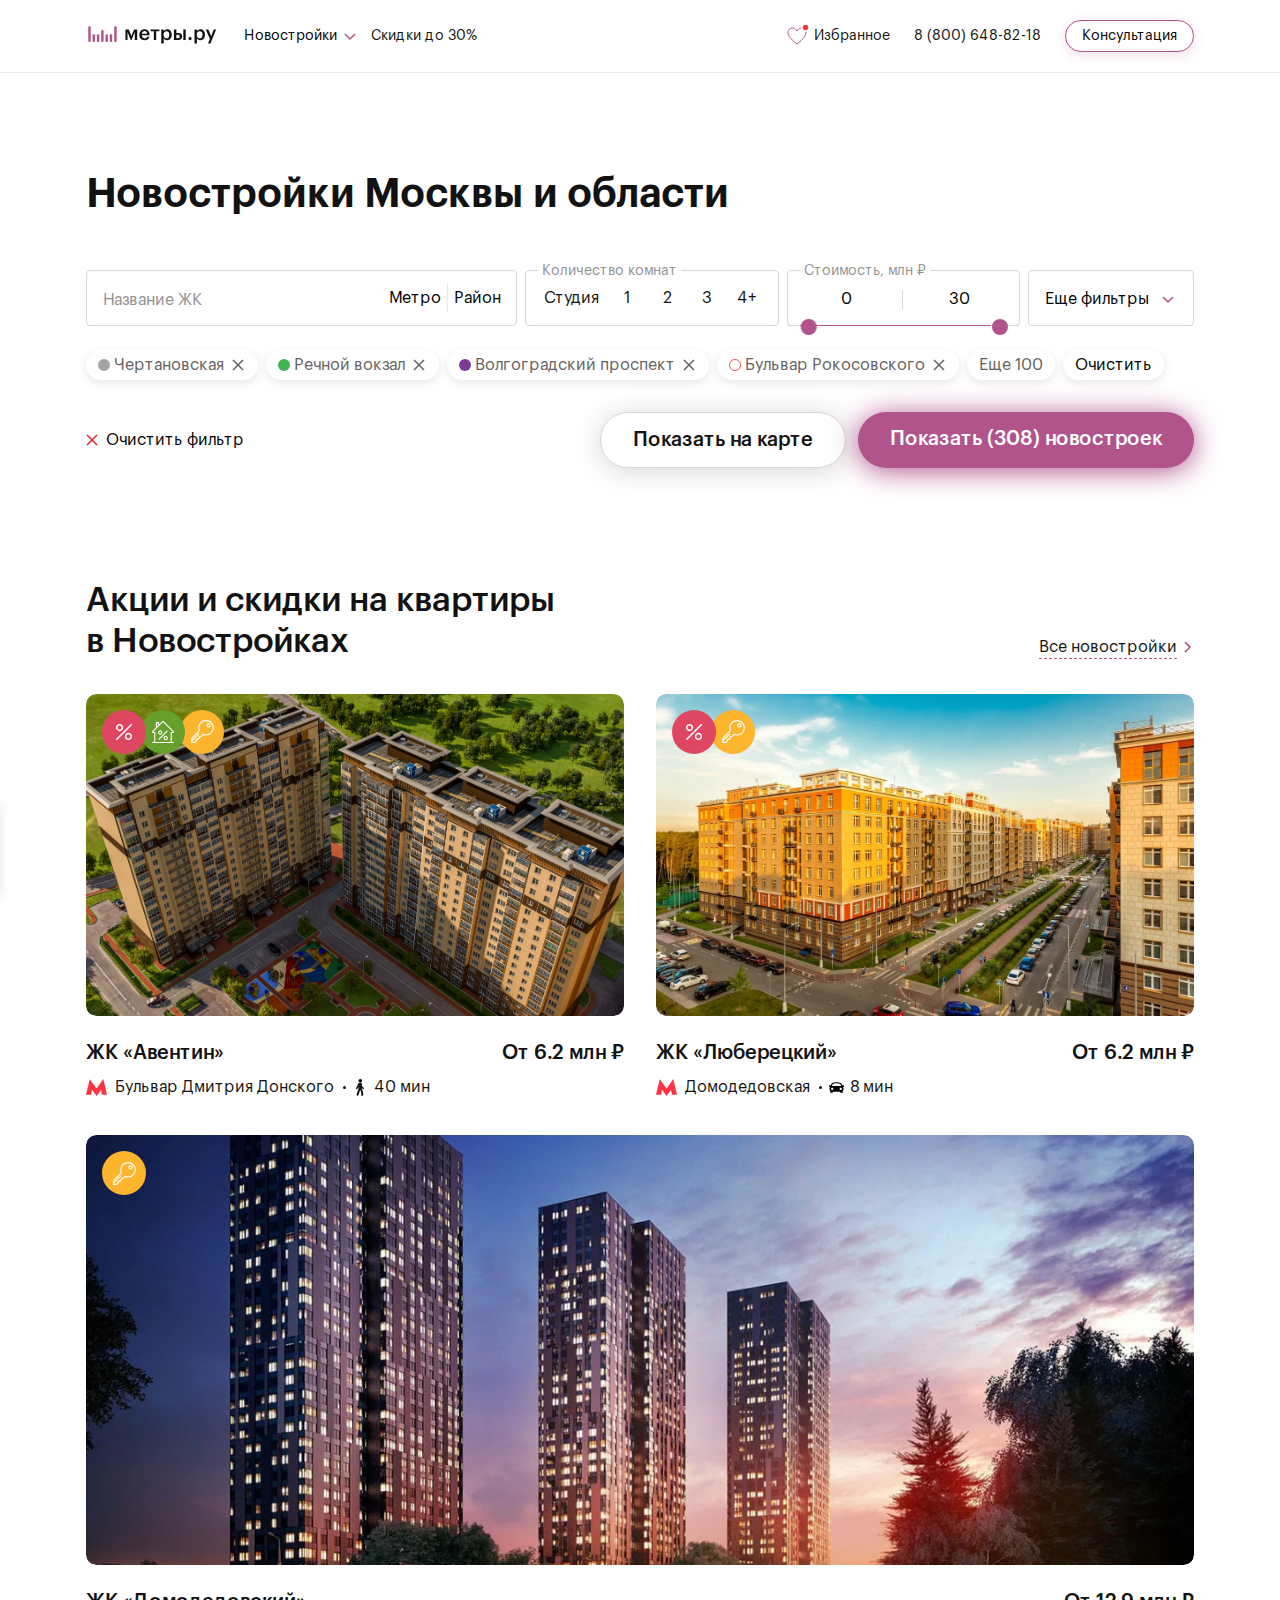
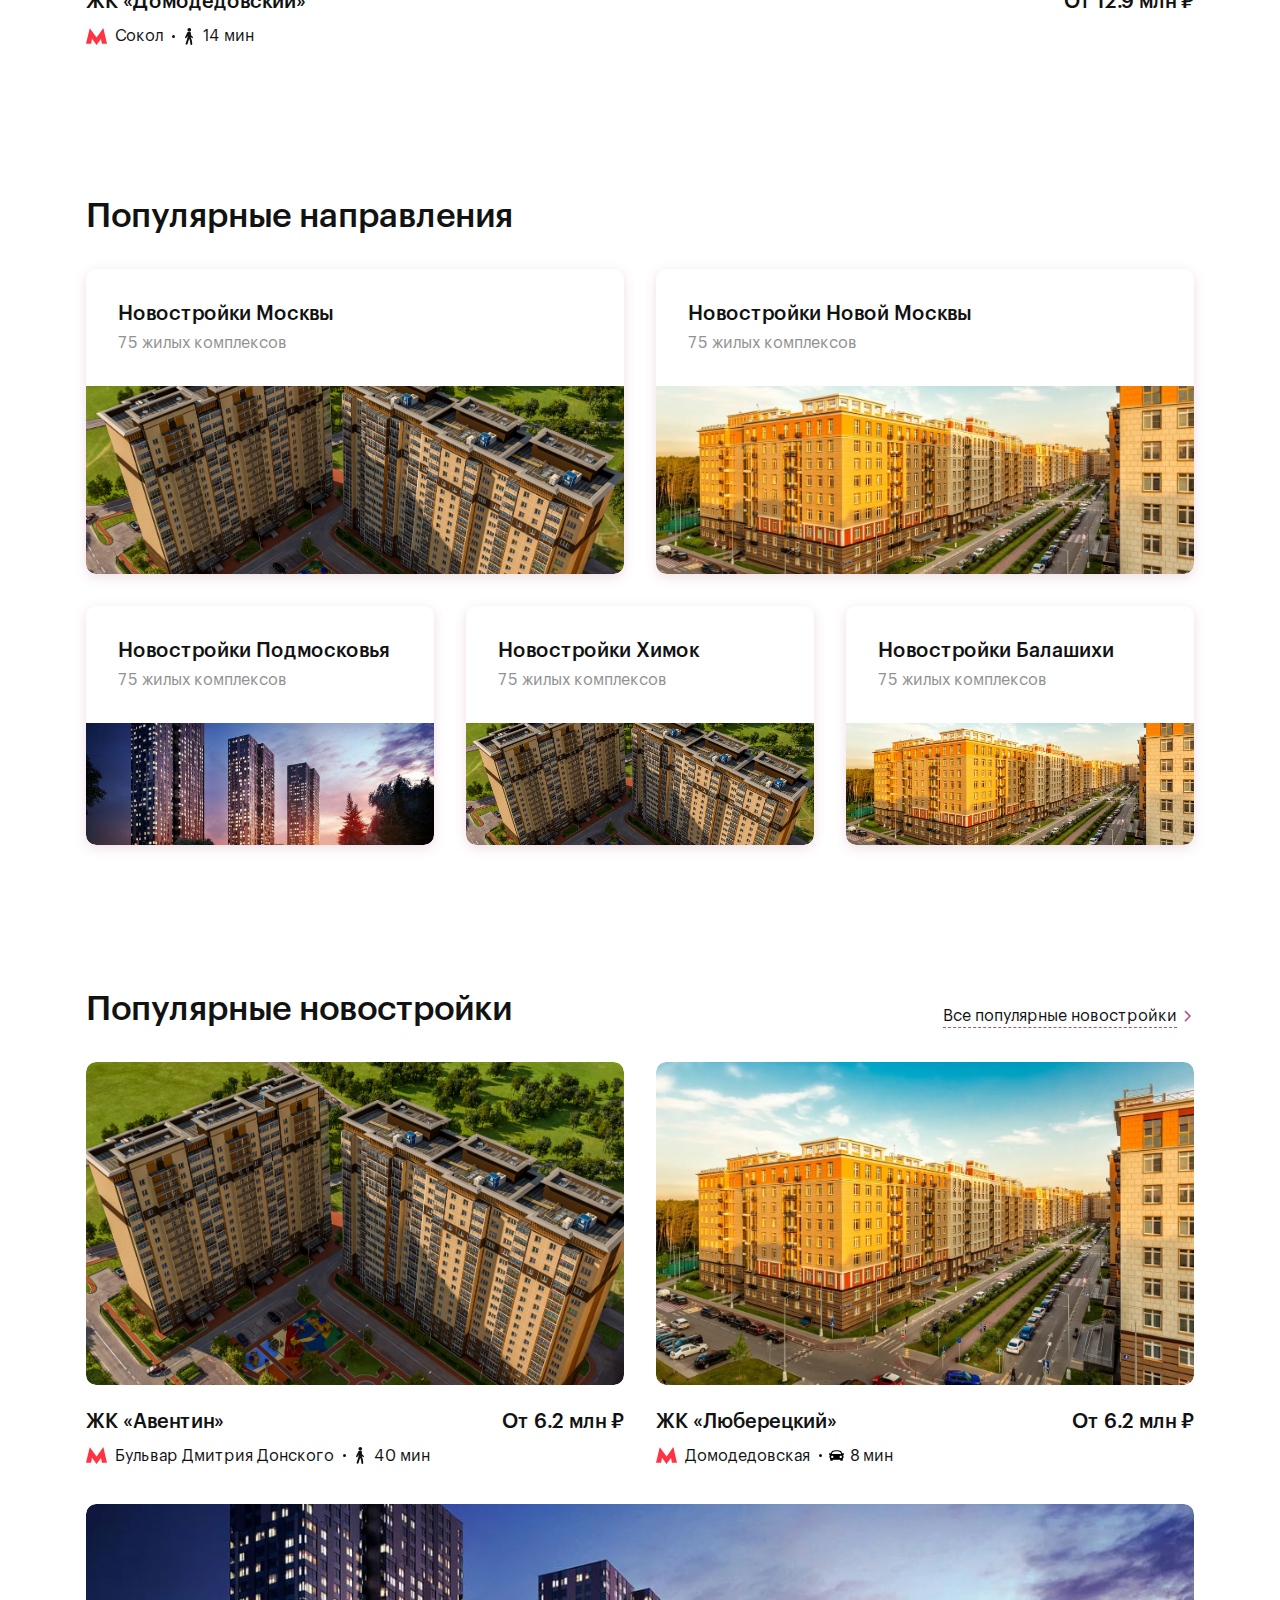
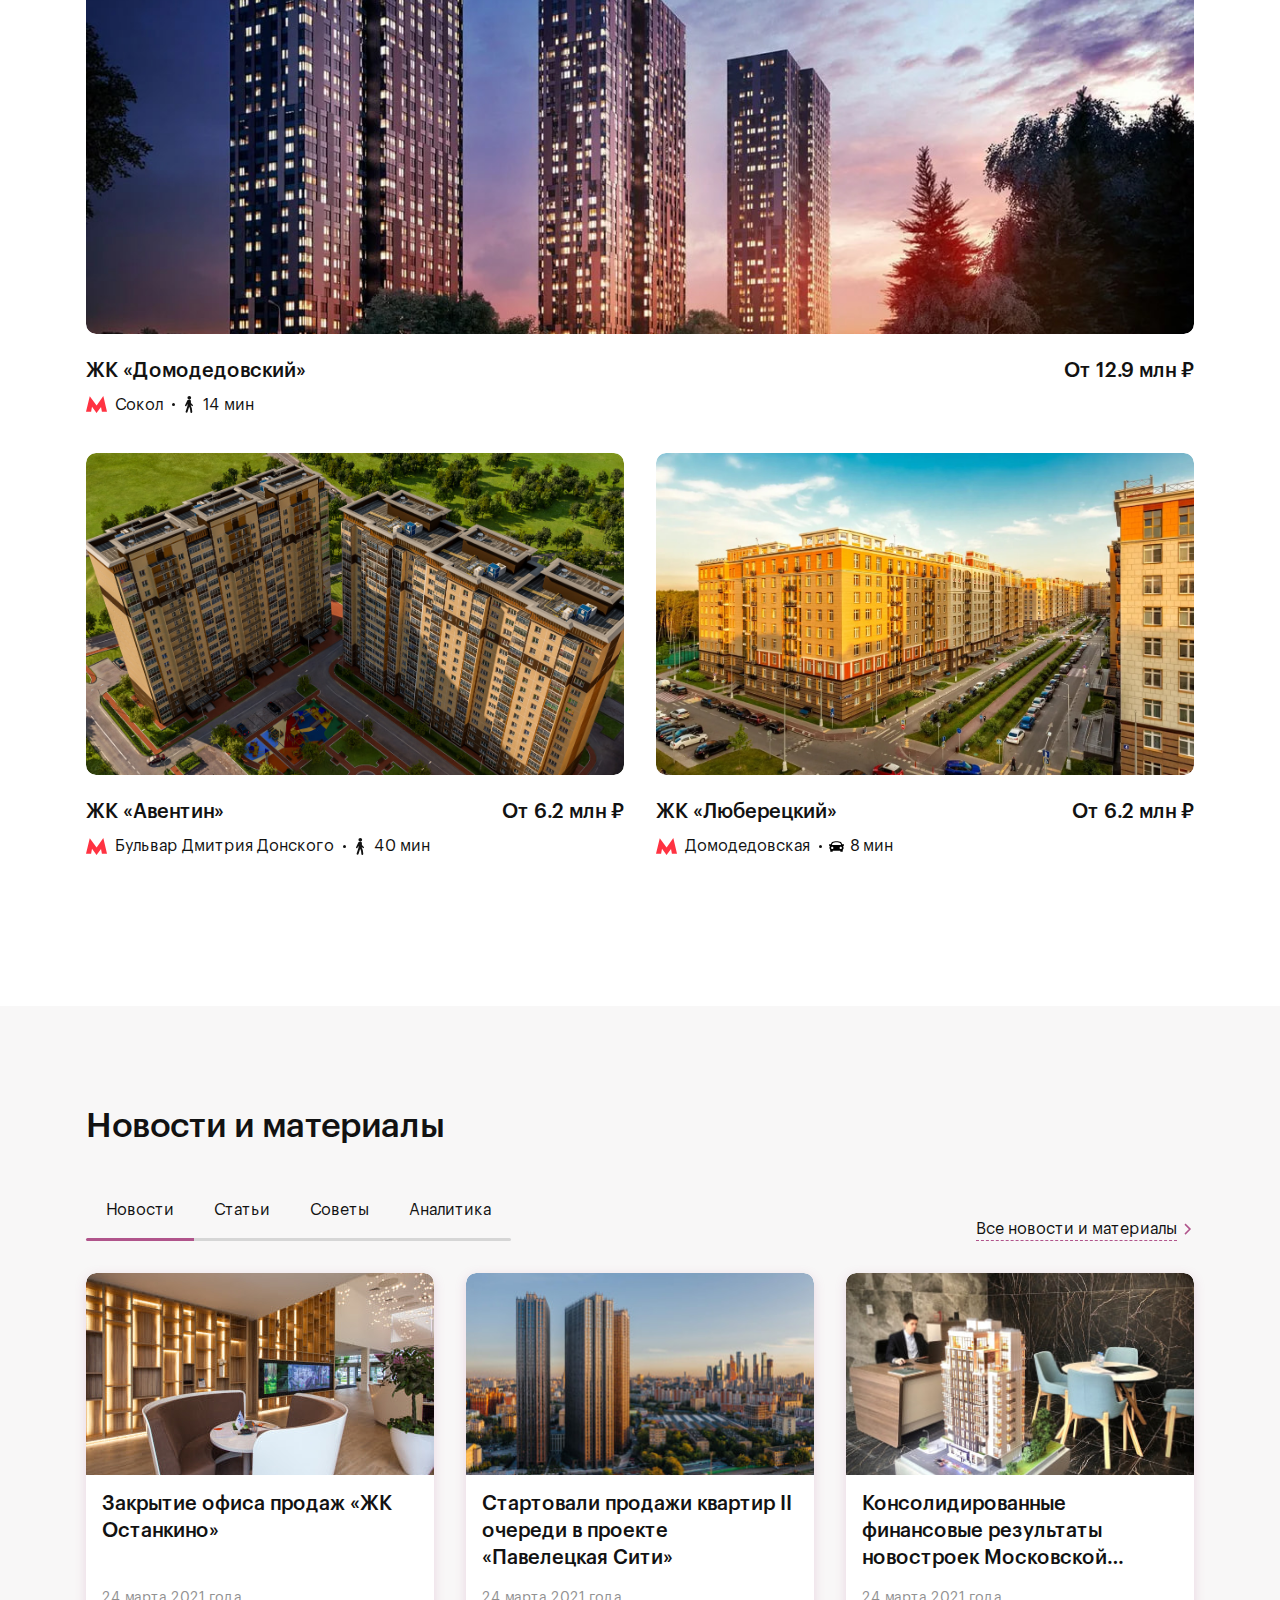
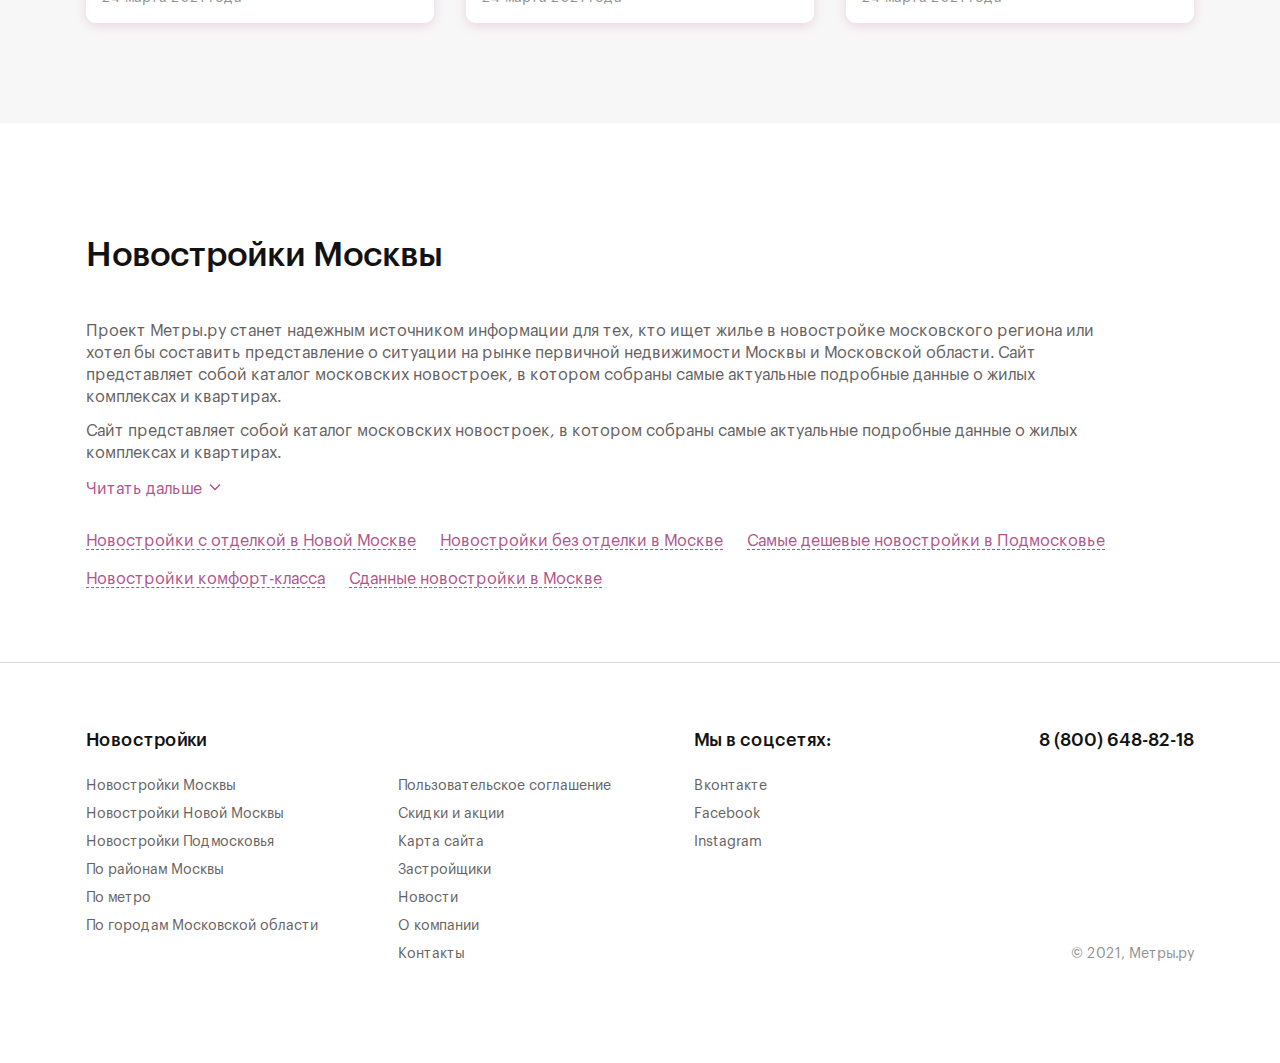
==== commit a1a22e9f: "deploy" ====
--- a/index.html
+++ b/index.html
@@ -27,7 +27,6 @@
   <link rel="stylesheet" href="styles/main.min.css">
 </head>
 <body>
-
   <header class="mainHeader lock-padding">
   <div class="container mainHeader__container">
     <div class="mainHeader__linksContainer">
@@ -45,16 +44,16 @@
         <div class="baseSelect__dropdown">
           <ul class="baseSelect__options">
             <li class="baseSelect__option">
-              <a class="baseSelect__optionText" href="">Новостройки Москвы</a>
+              <a class="baseSelect__optionText" href="./jk-list.html">Новостройки Москвы</a>
             </li>
             <li class="baseSelect__option">
-              <a class="baseSelect__optionText" href="">Новостройки Подмосковья</a>
+              <a class="baseSelect__optionText" href="./jk-list.html">Новостройки Подмосковья</a>
             </li>
             <li class="baseSelect__option">
-              <a class="baseSelect__optionText" href="">Новостройки Новой Москвы</a>
+              <a class="baseSelect__optionText" href="./jk-list.html">Новостройки Новой Москвы</a>
             </li>
             <li class="baseSelect__option">
-              <a class="baseSelect__optionText" href="">На карте</a>
+              <a class="baseSelect__optionText" href="./jk-on-map.html">На карте</a>
             </li>
           </ul>
         </div>
@@ -64,7 +63,7 @@
 
     <div class="mainHeader__linksContainer">
       <!-- .mainHeader__favorites--hasItems  — класс для избранного, когда не пусто    -->
-      <a class="mainHeader__favorites" href="#favorites">
+      <a class="mainHeader__favorites mainHeader__favorites--hasItems" href="#favorites">
         <svg class="mainHeader__favoritesIcon" width="23" height="22" viewBox="0 0 23 22" fill="none"
              xmlns="http://www.w3.org/2000/svg">
           <path
@@ -556,8 +555,8 @@
 
   <div class="jkFiltersForm__optionsButtonsWrapper">
     <a class="jkFiltersForm__optionsButtonMap" href="./jk-on-map.html">Показать на карте</a>
-    <a class="jkFiltersForm__optionsLink" href="">
-      Показать <span class="jkFiltersForm__optionsLinkCount">308</span> новостроек
+    <a class="jkFiltersForm__optionsLink" href="./jk-list.html">
+      Показать <span class="jkFiltersForm__optionsLinkCount">(308)</span> новостроек
     </a>
   </div>
 </div>
@@ -1045,8 +1044,8 @@
 
   <div class="jkFiltersForm__optionsButtonsWrapper">
     <a class="jkFiltersForm__optionsButtonMap" href="./jk-on-map.html">Показать на карте</a>
-    <a class="jkFiltersForm__optionsLink" href="">
-      Показать <span class="jkFiltersForm__optionsLinkCount">308</span> новостроек
+    <a class="jkFiltersForm__optionsLink" href="./jk-list.html">
+      Показать <span class="jkFiltersForm__optionsLinkCount">(308)</span> новостроек
     </a>
   </div>
 </div>
@@ -1083,7 +1082,7 @@
           <div class="jkFiltersLocationModal__tabsContent jkFiltersLocationModal__tabsContent--active">
             <div class="locationContent locationContent--metro">
   <ul class="locationContent__smallList">
-    <li class="locationContent__smallItem locationContent__smallItem--sokolnicheskaya">
+    <li class="locationContent__smallItem locationContent__smallItem--showInMob locationContent__smallItem--sokolnicheskaya">
       <input
         class="locationContent__smallItemInput"
         name="sokolnicheskaya"
@@ -1092,7 +1091,7 @@
       >
       <label class="locationContent__smallItemLabel" for="sokolnicheskaya">Сокольническая</label>
     </li>
-    <li class="locationContent__smallItem locationContent__smallItem--zamoskvoretskaya">
+    <li class="locationContent__smallItem locationContent__smallItem--showInMob locationContent__smallItem--zamoskvoretskaya">
       <input
         class="locationContent__smallItemInput"
         name="sokolnicheskaya"
@@ -1101,7 +1100,7 @@
       >
       <label class="locationContent__smallItemLabel" for="zamoskvoretskaya">Замоскворецкая</label>
     </li>
-    <li class="locationContent__smallItem locationContent__smallItem--arbat">
+    <li class="locationContent__smallItem locationContent__smallItem--showInMob locationContent__smallItem--arbat">
       <input
         class="locationContent__smallItemInput"
         name="sokolnicheskaya"
@@ -1110,7 +1109,7 @@
       >
       <label class="locationContent__smallItemLabel" for="arbat">Арбатско-Покровская</label>
     </li>
-    <li class="locationContent__smallItem locationContent__smallItem--filyovskaya">
+    <li class="locationContent__smallItem locationContent__smallItem--showInMob locationContent__smallItem--filyovskaya">
       <input
         class="locationContent__smallItemInput"
         name="sokolnicheskaya"
@@ -1201,6 +1200,13 @@
       <label class="locationContent__smallItemLabel" for="MCC">Московское центральное кольцо</label>
     </li>
   </ul>
+
+  <button class="locationContent__showHide">
+    <span class="locationContent__showHideText">Показать все ветки метро</span>
+    <svg class="locationContent__showHideIcon" width="18" height="14" viewBox="0 0 18 14" fill="none" xmlns="http://www.w3.org/2000/svg">
+      <path d="M4 4.5L9 9.5L14 4.5" stroke="var(--jk-color)" stroke-width="1.5"/>
+    </svg>
+  </button>
 
   <div class="locationContent__fullList">
 
@@ -5749,7 +5755,7 @@
       <div class="jkFiltersLocationModal__footerOptions">
         <button class="jkFiltersLocationModal__footerOptionsReset">Очистить</button>
         <button class="jkFiltersLocationModal__footerOptionsSave">
-          Сохранить <span class="jkFiltersLocationModal__footerOptionsSaveCount">2</span>
+          Сохранить <span class="jkFiltersLocationModal__footerOptionsSaveCount">(2)</span>
         </button>
       </div>
     </footer>
@@ -5759,19 +5765,12 @@
 </section>
 
     <section class="homeDiscountedJk">
-  <div class="container">
+  <div class="container homeDiscountedJk__container">
     <div class="homeDiscountedJk__head">
       <h2 class="homeDiscountedJk__heading">
         Акции и скидки на квартиры
         в Новостройках
       </h2>
-      <a class="homeDiscountedJk__link" href="">
-        <span class="homeDiscountedJk__linkText">Все новостройки</span>
-        <svg class="homeDiscountedJk__linkIcon" width="13" height="19" viewBox="0 0 13 19" fill="none"
-             xmlns="http://www.w3.org/2000/svg">
-          <path d="M4 14.1069L9 9.10693L4 4.10693" stroke="var(--main-color)" stroke-width="1.5"/>
-        </svg>
-      </a>
     </div>
     <ul class="homeDiscountedJk__list">
       <li class="JkPreviewCard homeDiscountedJk__item">
@@ -5901,6 +5900,13 @@
         </ul>
       </li>
     </ul>
+    <a class="homeDiscountedJk__link" href="./jk-list.html">
+      <span class="homeDiscountedJk__linkText">Все новостройки</span>
+      <svg class="homeDiscountedJk__linkIcon" width="13" height="19" viewBox="0 0 13 19" fill="none"
+           xmlns="http://www.w3.org/2000/svg">
+        <path d="M4 14.1069L9 9.10693L4 4.10693" stroke="var(--main-color)" stroke-width="1.5"/>
+      </svg>
+    </a>
   </div>
 </section>
 
@@ -5912,7 +5918,7 @@
     <div class="homePopularPlaces__scrollWrapper">
       <ul class="homePopularPlaces__list">
         <li class="homePopularPlaces__item">
-          <a class="homePopularPlaces__itemLink" href="">
+          <a class="homePopularPlaces__itemLink" href="./jk-list.html">
             <div class="homePopularPlaces__itemTextWrapper">
               <h4 class="homePopularPlaces__itemTitle">Новостройки Москвы</h4>
               <span class="homePopularPlaces__itemJkCount">75 жилых комплексов</span>
@@ -5927,7 +5933,7 @@
           </a>
         </li>
         <li class="homePopularPlaces__item">
-          <a class="homePopularPlaces__itemLink" href="">
+          <a class="homePopularPlaces__itemLink" href="./jk-list.html">
             <div class="homePopularPlaces__itemTextWrapper">
               <h4 class="homePopularPlaces__itemTitle">Новостройки Новой Москвы</h4>
               <span class="homePopularPlaces__itemJkCount">75 жилых комплексов</span>
@@ -5942,7 +5948,7 @@
           </a>
         </li>
         <li class="homePopularPlaces__item">
-          <a class="homePopularPlaces__itemLink" href="">
+          <a class="homePopularPlaces__itemLink" href="./jk-list.html">
             <div class="homePopularPlaces__itemTextWrapper">
               <h4 class="homePopularPlaces__itemTitle">Новостройки Подмосковья</h4>
               <span class="homePopularPlaces__itemJkCount">75 жилых комплексов</span>
@@ -5957,7 +5963,7 @@
           </a>
         </li>
         <li class="homePopularPlaces__item">
-          <a class="homePopularPlaces__itemLink" href="">
+          <a class="homePopularPlaces__itemLink" href="./jk-list.html">
             <div class="homePopularPlaces__itemTextWrapper">
               <h4 class="homePopularPlaces__itemTitle">Новостройки Химок</h4>
               <span class="homePopularPlaces__itemJkCount">75 жилых комплексов</span>
@@ -5972,7 +5978,7 @@
           </a>
         </li>
         <li class="homePopularPlaces__item">
-          <a class="homePopularPlaces__itemLink" href="">
+          <a class="homePopularPlaces__itemLink" href="./jk-list.html">
             <div class="homePopularPlaces__itemTextWrapper">
               <h4 class="homePopularPlaces__itemTitle">Новостройки Балашихи</h4>
               <span class="homePopularPlaces__itemJkCount">75 жилых комплексов</span>
@@ -5992,18 +5998,11 @@
 </section>
 
     <section class="homePopularJk">
-  <div class="container">
+  <div class="container homePopularJk__container">
     <div class="homePopularJk__head">
       <h2 class="homePopularJk__heading">
         Популярные новостройки
       </h2>
-      <a class="homePopularJk__link" href="">
-        <span class="homePopularJk__linkText">Все популярные новостройки</span>
-        <svg class="homePopularJk__linkIcon" width="13" height="19" viewBox="0 0 13 19" fill="none"
-             xmlns="http://www.w3.org/2000/svg">
-          <path d="M4 14.1069L9 9.10693L4 4.10693" stroke="var(--main-color)" stroke-width="1.5"/>
-        </svg>
-      </a>
     </div>
     <ul class="homePopularJk__list">
       <li class="JkPreviewCard homePopularJk__item">
@@ -6117,11 +6116,18 @@
         </a>
       </li>
     </ul>
+    <a class="homePopularJk__link" href="">
+      <span class="homePopularJk__linkText">Все популярные новостройки</span>
+      <svg class="homePopularJk__linkIcon" width="13" height="19" viewBox="0 0 13 19" fill="none"
+           xmlns="http://www.w3.org/2000/svg">
+        <path d="M4 14.1069L9 9.10693L4 4.10693" stroke="var(--main-color)" stroke-width="1.5"/>
+      </svg>
+    </a>
   </div>
 </section>
 
     <section class="homeNewsBlog">
-  <div class="container">
+  <div class="container homeNewsBlog__container">
     <h2 class="homeNewsBlog__heading">Новости и материалы</h2>
     <div class="homeNewsBlog__head">
       <ul class="homeNewsBlog__tabs">
@@ -6130,13 +6136,6 @@
         <li class="homeNewsBlog__tab">Советы</li>
         <li class="homeNewsBlog__tab">Аналитика</li>
       </ul>
-      <a class="homeNewsBlog__link" href="">
-        <span class="homeNewsBlog__linkText">Все новости и материалы</span>
-        <svg class="homeNewsBlog__linkIcon" width="13" height="19" viewBox="0 0 13 19" fill="none"
-             xmlns="http://www.w3.org/2000/svg">
-          <path d="M4 14.1069L9 9.10693L4 4.10693" stroke="var(--main-color)" stroke-width="1.5"/>
-        </svg>
-      </a>
     </div>
     <ul class="homeNewsBlog__list">
       <li class="homeNewsBlog__item">
@@ -6179,6 +6178,13 @@
         </a>
       </li>
     </ul>
+    <a class="homeNewsBlog__link" href="">
+      <span class="homeNewsBlog__linkText">Все новости и материалы</span>
+      <svg class="homeNewsBlog__linkIcon" width="13" height="19" viewBox="0 0 13 19" fill="none"
+           xmlns="http://www.w3.org/2000/svg">
+        <path d="M4 14.1069L9 9.10693L4 4.10693" stroke="var(--main-color)" stroke-width="1.5"/>
+      </svg>
+    </a>
   </div>
 </section>
 
@@ -6187,7 +6193,7 @@
     <h2 class="homeFooter__heading">
       Новостройки Москвы
     </h2>
-    <div class="homeFooter__textWrapper">
+    <div class="homeFooter__textWrapper showHideContent">
       <p class="homeFooter__descr">
         Проект Метры.ру станет надежным источником информации для тех, кто ищет жилье в новостройке московского региона
         или хотел бы составить представление о ситуации на рынке первичной недвижимости Москвы и Московской области.
@@ -6216,21 +6222,29 @@
         сервиса в разделе «Реклама».
       </p>
     </div>
+
+    <button class="homeFooter__showHide showHideBtn">
+      <span class="homeFooter__showHideText">Читать дальше</span>
+      <svg width="18" height="14" viewBox="0 0 18 14" fill="none" xmlns="http://www.w3.org/2000/svg">
+        <path d="M4 4.5L9 9.5L14 4.5" stroke="var(--jk-color)" stroke-width="1.5"/>
+      </svg>
+    </button>
+
     <ul class="homeFooter__linksList">
       <li class="homeFooter__linksItem">
-        <a class="homeFooter__link" href="">Новостройки с отделкой в Новой Москве</a>
+        <a class="homeFooter__link" href="./jk-list.html">Новостройки с отделкой в Новой Москве</a>
       </li>
       <li class="homeFooter__linksItem">
-        <a class="homeFooter__link" href="">Новостройки без отделки в Москве</a>
+        <a class="homeFooter__link" href="./jk-list.html">Новостройки без отделки в Москве</a>
       </li>
       <li class="homeFooter__linksItem">
-        <a class="homeFooter__link" href="">Самые дешевые новостройки в Подмосковье </a>
+        <a class="homeFooter__link" href="./jk-list.html">Самые дешевые новостройки в Подмосковье </a>
       </li>
       <li class="homeFooter__linksItem">
-        <a class="homeFooter__link" href="">Новостройки комфорт-класса</a>
+        <a class="homeFooter__link" href="./jk-list.html">Новостройки комфорт-класса</a>
       </li>
       <li class="homeFooter__linksItem">
-        <a class="homeFooter__link" href="">Сданные новостройки в Москве</a>
+        <a class="homeFooter__link" href="./jk-list.html">Сданные новостройки в Москве</a>
       </li>
     </ul>
   </div>
@@ -6245,16 +6259,16 @@
       </span>
       <ul class="mainMobileMenu__list">
         <li class="mainMobileMenu__item">
-          <a class="mainMobileMenu__itemLink" href="">Новостройки Москвы</a>
+          <a class="mainMobileMenu__itemLink" href="./jk-list.html">Новостройки Москвы</a>
         </li>
         <li class="mainMobileMenu__item">
-          <a class="mainMobileMenu__itemLink" href="">Новостройки Подмосковья</a>
+          <a class="mainMobileMenu__itemLink" href="./jk-list.html">Новостройки Подмосковья</a>
         </li>
         <li class="mainMobileMenu__item">
-          <a class="mainMobileMenu__itemLink" href="">Новостройки Новой Москвы</a>
+          <a class="mainMobileMenu__itemLink" href="./jk-list.html">Новостройки Новой Москвы</a>
         </li>
         <li class="mainMobileMenu__item">
-          <a class="mainMobileMenu__itemLink" href="">На карте</a>
+          <a class="mainMobileMenu__itemLink" href="./jk-on-map.html">На карте</a>
         </li>
       </ul>
       <span class="mainMobileMenu__title">
--- a/styles/main.min.css
+++ b/styles/main.min.css
@@ -1 +1 @@
-html{line-height:1.15;-webkit-text-size-adjust:100%}main{display:block;min-height:100vh;margin:94px 0 0}h1{font-size:2em}hr{box-sizing:content-box;height:0;overflow:visible}code,kbd,pre,samp{font-family:monospace,monospace;font-size:1em}a{background-color:transparent;color:inherit;text-decoration:none}abbr[title]{border-bottom:none;text-decoration:underline;-webkit-text-decoration:underline dotted;text-decoration:underline dotted}b,strong{font-weight:bolder}small{font-size:80%}sub,sup{font-size:75%;line-height:0;position:relative;vertical-align:baseline}sub{bottom:-.25em}img{border-style:none;display:block;max-width:100%}button,input,optgroup,select,textarea{font-family:inherit;font-size:100%;line-height:1.15;margin:0}button,input{overflow:visible}button,select{text-transform:none}[type=button],[type=reset],[type=submit],button{-webkit-appearance:button}[type=button]::-moz-focus-inner,[type=reset]::-moz-focus-inner,[type=submit]::-moz-focus-inner,button::-moz-focus-inner{border-style:none;padding:0}[type=button]:-moz-focusring,[type=reset]:-moz-focusring,[type=submit]:-moz-focusring,button:-moz-focusring{outline:ButtonText dotted 1px}legend{box-sizing:border-box;color:inherit;display:table;max-width:100%;padding:0;white-space:normal}progress{vertical-align:baseline}textarea{overflow:auto}[type=checkbox],[type=radio]{box-sizing:border-box;padding:0}[type=number]::-webkit-inner-spin-button,[type=number]::-webkit-outer-spin-button{height:auto}[type=search]{-webkit-appearance:textfield;outline-offset:-2px}[type=search]::-webkit-search-decoration{-webkit-appearance:none}::-webkit-file-upload-button{-webkit-appearance:button;font:inherit}details{display:block}summary{display:list-item}[hidden],template{display:none}@font-face{font-family:'Graphik LCG';font-style:normal;font-weight:600;src:url(../fonts/GraphikLCG-Semibold.woff2) format("woff2"),url(../fonts/GraphikLCG-Semibold.woff) format("woff")}@font-face{font-family:'Graphik LCG';font-style:normal;font-weight:500;src:url(../fonts/GraphikLCG-Medium.woff2) format("woff2"),url(../fonts/GraphikLCG-Medium.woff) format("woff")}@font-face{font-family:'Graphik LCG';font-style:normal;font-weight:400;src:url(../fonts/GraphikLCG-Regular.woff2) format("woff2"),url(../fonts/GraphikLCG-Regular.woff) format("woff")}:root{--hover-percentage:50%;--disable-precentage:60%;--main-color:hsl(324, 37%, 51%);--main-shadow:0 3px 12px rgba(176, 85, 140, 0.2);--jk-color:hsl(324, 37%, 51%);--jk-color-hover:hsl(324, 37%, var(--hover-percentage));--jk-color-disable:hsl(324, 37%, var(--disable-precentage));--grey-1:#121212;--grey-2:#656161;--grey-3:#919191;--grey-4:#D6D6D6;--grey-5:#eaeaea;--grey-6:rgba(222, 222, 222, 0.9);--white:#FFF;--grey-shadow:0 3px 10px rgba(0, 0, 0, 0.1);--sokolnicheskaya:#EC3122;--zamoskvoretskaya:#40B457;--arbat:#1C75BC;--filyovskaya:#0EC5FE;--koltsevaya:#965747;--kaluzhskaya:#F68434;--taganskaya:#7C3B93;--kalininskaya:#FED049;--lublinovskaya:#BADF66;--kahovskaya:#7DD0CE;--buninskaya:#A1B7E0;--serpukhovskaya:#EC3122;--MCC:#EB5757}body.rasskazovo{--jk-color:hsl(43, 64%, 44%);--jk-color-hover:hsl(43, 64%, var(--hover-percentage));--jk-color-disable:hsl(43, 64%, var(--disable-precentage));--jk-color-shadow:0 3px 12px hsla(43, 64%, 44%, 30%)}body.testJk-1{--jk-color:hsl(187, 63%, 57%);--jk-color-hover:hsl(187, 63%, var(--hover-percentage));--jk-color-disable:hsl(187, 63%, var(--disable-precentage));--jk-color-shadow:0 3px 12px hsla(187, 63%, 57%, 30%)}body.testJk-2{--jk-color:hsl(4, 86%, 54%);--jk-color-hover:hsl(4, 86%, var(--hover-percentage));--jk-color-disable:hsl(4, 86%, var(--disable-precentage));--jk-color-shadow:0 3px 12px hsla(4, 86%, 54%, 30%)}*,::after,::before{box-sizing:border-box;padding:0;margin:0}body{margin:0;font-family:'Graphik LCG',sans-serif;font-size:16px;line-height:22px;-webkit-font-smoothing:antialiased;-moz-osx-font-smoothing:grayscale;color:var(--grey-1)}body.lock{overflow:hidden}.container{max-width:1172px;padding:0 32px;margin:0 auto}h1,h2,h3,h4,h5,h6{font-weight:500;margin:0}ul{list-style:none}button{cursor:pointer;background:0 0;border:none;outline:0}button:active{color:inherit}input:not([type=checkbox]):not([type=radio]),select,textarea{-webkit-appearance:none;-moz-appearance:none;appearance:none}input::-moz-placeholder,textarea::-moz-placeholder{color:var(--grey-3)}input:-ms-input-placeholder,textarea:-ms-input-placeholder{color:var(--grey-3)}input::placeholder,textarea::placeholder{color:var(--grey-3)}sup{top:-.5em;font-size:.7em}fieldset{padding:0;border:none}.mapMain{padding:0;min-height:calc(100vh - 94px)}.baseDoubleRangeInput .noUi-target,.baseRangeInput .noUi-target{background:var(--grey-4);border:none;box-shadow:none;padding:0 28px 0 12px;height:1px}.baseDoubleRangeInput .noUi-horizontal .noUi-handle,.baseRangeInput .noUi-horizontal .noUi-handle{width:16px;height:16px;border:none;background-color:var(--jk-color);border-radius:50%;box-shadow:none;outline:0;cursor:pointer;transition:transform .15s,background-color .15s}.baseDoubleRangeInput .noUi-horizontal .noUi-handle::after,.baseDoubleRangeInput .noUi-horizontal .noUi-handle::before,.baseRangeInput .noUi-horizontal .noUi-handle::after,.baseRangeInput .noUi-horizontal .noUi-handle::before{content:none}.baseDoubleRangeInput .noUi-horizontal .noUi-handle:hover,.baseRangeInput .noUi-horizontal .noUi-handle:hover{background-color:var(--jk-color-hover);transform:scale(1.2)}.baseDoubleRangeInput .noUi-connect,.baseRangeInput .noUi-connect{background:var(--jk-color)}.markList{display:flex;flex-direction:column;margin:24px 0}.markList__item{position:relative;margin:8px 0;padding-left:16px}.markList__item::before{content:"";position:absolute;left:0;top:10px;width:5px;height:5px;background-color:var(--grey-1);border-radius:50%}.swiper-container .swiper-button-next.swiper-button-disabled,.swiper-container .swiper-button-prev.swiper-button-disabled{opacity:.5}.swiper-container>*,.swiper-container>*>*,.swiper-container>*>*>*{-webkit-user-select:none;-moz-user-select:none;-ms-user-select:none;user-select:none}.container .swiper-button-next,.container .swiper-button-prev{width:38px;height:38px;border-radius:50%}.container .swiper-button-next::after,.container .swiper-button-prev::after{content:none}.container .swiper-container-horizontal>.swiper-pagination-bullets,.container .swiper-pagination-custom,.container .swiper-pagination-fraction{display:flex;align-items:center;justify-content:center;bottom:-32px}.container .swiper-container-horizontal>.swiper-pagination-bullets .swiper-pagination-bullet{margin:0 6px}.container .swiper-pagination-bullet{width:6px;height:6px;background:var(--jk-color);opacity:.5}.container .swiper-pagination-bullet-active{width:8px;height:8px;opacity:1}.showHideContent{overflow-y:hidden;transition:height .4s ease-in-out}.showHideBtn{padding:8px 0}.showHideBtn svg{transition:transform .15s}.showHideBtn--show svg{transform:rotate(-180deg)}.baseSelect{position:relative;width:100%}.baseSelect--open .baseSelect__title{color:var(--jk-color)}.baseSelect--open .baseSelect__arrow{transform:rotate(-180deg)}.baseSelect--open .baseSelect__dropdown{visibility:visible;opacity:1;z-index:2;transform:translateY(0)}.baseSelect--open .baseSelect__btn,.baseSelect--open .baseSelect__btn:hover{border-color:var(--jk-color)}.baseSelect--open .baseSelect__btn:hover .baseSelect__sortIcon>rect,.baseSelect--open .baseSelect__sortIcon>rect{fill:var(--jk-color)}.baseSelect__title{position:absolute;left:12px;top:-9px;font-size:14px;line-height:18px;color:var(--grey-3);padding:0 4px;background-color:var(--white)}.baseSelect__btn{display:flex;justify-content:space-between;align-items:center;padding:19px 16px 16px;border:1px solid var(--grey-4);border-radius:4px;width:100%;height:56px;transition:border-color .15s}.baseSelect__btn:hover{border-color:var(--grey-3)}.baseSelect__btn:hover .baseSelect__sortIcon>rect{fill:var(--grey-3)}.baseSelect__btnText{white-space:nowrap;margin-right:10px}.baseSelect__sortWrapper{display:flex;align-items:center}.baseSelect__sortIcon{margin-right:8px}.baseSelect__sortIcon--down{transform:rotate(180deg)}.baseSelect__sortIcon>rect{transition:fill .15s}.baseSelect__arrow{transition:transform .15s}.baseSelect__dropdown{position:absolute;right:0;min-width:100%;width:auto;max-height:300px;overflow-y:auto;padding:8px 16px;margin:8px 0 0;border-radius:4px;border:1px solid var(--grey-4);background-color:var(--white);visibility:hidden;opacity:0;z-index:-1;box-shadow:0 4px 6px rgba(0,0,0,.15);transform:translateY(-50px);transition:transform .15s,opacity .15s}.baseSelect__option{display:flex;justify-content:space-between;align-items:center;position:relative;font-size:14px;line-height:18px;cursor:pointer;padding:8px 0}.baseSelect__option:hover{color:var(--jk-color)}.baseSelect__optionText{white-space:nowrap;margin-right:16px}a.baseSelect__optionText::after{content:"";position:absolute;top:0;right:0;bottom:0;left:0;z-index:1}.baseSelect__optionCheckIcon{display:none}.baseSelect__option--selected .baseSelect__optionCheckIcon{display:block}.baseMultiSelect{position:relative;width:100%}.baseMultiSelect--open .baseMultiSelect__title{color:var(--jk-color)}.baseMultiSelect--open .baseMultiSelect__arrow{transform:rotate(-180deg)}.baseMultiSelect--open .baseMultiSelect__dropdown{visibility:visible;opacity:1;z-index:2;transform:translateY(0)}.baseMultiSelect--open .baseMultiSelect__btn,.baseMultiSelect--open .baseMultiSelect__btn:hover{border-color:var(--jk-color)}.baseMultiSelect__title{position:absolute;left:12px;top:-9px;font-size:14px;line-height:18px;color:var(--grey-3);padding:0 4px;background-color:var(--white)}.baseMultiSelect__btn{display:flex;justify-content:space-between;align-items:center;padding:19px 16px 16px;border:1px solid var(--grey-4);border-radius:4px;width:100%;height:56px;transition:border-color .15s}.baseMultiSelect__btn:hover{border-color:var(--grey-3)}.baseMultiSelect__btnText{position:relative;max-width:calc(100% - 30px);overflow:hidden;white-space:nowrap;margin-right:10px;text-align:left;width:100%}.baseMultiSelect__btnText::after{content:"";position:absolute;right:0;top:0;width:16px;height:100%;background:linear-gradient(270deg,#fff 0,rgba(255,255,255,0) 59.09%)}.baseMultiSelect__sortWrapper{display:flex;align-items:center}.baseMultiSelect__arrow{transition:transform .15s}.baseMultiSelect__dropdown{position:absolute;right:0;min-width:100%;width:auto;max-height:300px;overflow-y:auto;padding:8px 16px;margin:8px 0 0;border-radius:4px;border:1px solid var(--grey-4);background-color:var(--white);visibility:hidden;opacity:0;z-index:-1;box-shadow:0 4px 6px rgba(0,0,0,.15);transform:translateY(-50px);transition:transform .15s,opacity .15s}.baseMultiSelect__option{display:flex;justify-content:space-between;align-items:center;font-size:14px;line-height:18px;cursor:pointer;padding:8px 0}.baseMultiSelect__option:hover{color:var(--jk-color)}.baseMultiSelect__optionText{white-space:nowrap;margin-right:16px}.baseMultiSelect__optionCheckIcon{display:none}.baseMultiSelect__option--selected .baseMultiSelect__optionCheckIcon{display:block}.checkboxItem__input{position:absolute;z-index:-1;opacity:0}.checkboxItem__label{display:inline-flex;justify-content:center;align-items:center;max-height:36px;min-width:36px;-webkit-user-select:none;-moz-user-select:none;-ms-user-select:none;user-select:none;cursor:pointer;padding:6px;border-radius:4px;transition:background-color .15s,color .15s}.checkboxItem__input:checked+.checkboxItem__label{background-color:var(--jk-color);color:var(--white)}.checkboxItem__input:not(:disabled):not(:checked)+.checkboxItem__label:hover{background-color:var(--grey-5)}.checkboxItem__input:not(:disabled):checked+.checkboxItem__label:hover{background-color:var(--jk-color-hover)}.baseCheckboxGroup{position:relative;display:flex;justify-content:center;height:56px;padding:10px 16px;border:1px solid var(--grey-4);border-radius:4px;width:100%;transition:border-color .15s}.baseCheckboxGroup__title{position:absolute;left:12px;top:-9px;font-size:14px;line-height:18px;color:var(--grey-3);padding:0 4px;background-color:var(--white)}.baseCheckboxGroup__item{flex:0 1 100%;width:auto;max-width:128px}.baseCheckboxGroup__item:not(:last-child){margin-right:4px}.baseCheckboxGroup__item>label{width:100%}.baseDoubleRangeInput{position:relative;display:flex;padding:19px 16px 16px;border:1px solid var(--grey-4);border-radius:4px;width:100%;height:56px}.baseDoubleRangeInput__title{position:absolute;left:12px;top:-9px;font-size:14px;line-height:18px;color:var(--grey-3);padding:0 4px;background-color:var(--white)}.baseDoubleRangeInput__maxValue,.baseDoubleRangeInput__minValue{display:flex;flex:0 0 50%}.baseDoubleRangeInput__minValue{padding-right:12px;border-right:1px solid var(--grey-4)}.baseDoubleRangeInput__maxValue{padding-left:12px}.baseDoubleRangeInput__input{width:100%;outline:0;border:none;text-align:center}.baseDoubleRangeInput__slider{position:absolute;width:100%;bottom:-1px;left:0}.baseBubbleItem__input{position:absolute;z-index:-1;opacity:0}.baseBubbleItem__label{display:inline-flex;justify-content:center;align-items:center;max-height:36px;min-width:36px;-webkit-user-select:none;-moz-user-select:none;-ms-user-select:none;user-select:none;cursor:pointer;padding:4px 12px;border-radius:24px;box-shadow:var(--grey-shadow);transition:background-color .15s,color .15s,box-shadow .15s}.baseBubbleItem__input:checked+.baseBubbleItem__label{background-color:var(--jk-color);color:var(--white)}.baseBubbleItem__input:not(:disabled):not(:checked)+.baseBubbleItem__label:hover{box-shadow:var(--jk-color-shadow)}.baseBubbleItem__input:not(:disabled):checked+.baseBubbleItem__label:hover{background-color:var(--jk-color-hover)}.baseTooltip{position:relative;display:inline-block;cursor:pointer}.baseTooltip:hover .baseTooltip__text{visibility:visible}.baseTooltip__text{font-size:14px;line-height:18px;visibility:hidden;text-align:center;width:-webkit-fit-content;width:-moz-fit-content;width:fit-content;min-width:96px;max-width:120px;background-color:var(--white);border-radius:4px;padding:6px 12px;position:absolute;z-index:11;bottom:125%;left:50%;transform:translateX(-50%);box-shadow:var(--grey-shadow)}.baseTooltip__text::after{content:"";position:absolute;top:100%;left:50%;margin-left:-6px;border-width:6px;border-style:solid;border-color:var(--white) transparent transparent transparent}.basePagination{display:flex;justify-content:center;align-items:center}.basePagination__item{border-radius:50%}.basePagination__item:not(:last-child){margin-right:4px}.basePagination__item:hover .basePagination__link{background-color:#f5f5f5}.basePagination__item--active{border:1px solid var(--jk-color);box-shadow:var(--jk-color-shadow)}.basePagination__item--active:hover .basePagination__link{background-color:var(--white)}.basePagination__item--disable .basePagination__link>svg>path{stroke:var(--grey-4)}.basePagination__link{display:flex;justify-content:center;align-items:center;width:43px;height:43px;border-radius:50%}.baseBreadcrumbs{display:flex}.baseBreadcrumbs__item{font-size:14px;line-height:18px;flex:0 0 auto;padding-right:22px;margin-right:8px;transition:color .15s}.baseBreadcrumbs__item:not(:last-child){position:relative}.baseBreadcrumbs__item:not(:last-child)::after{content:"";position:absolute;right:0;top:-1px;width:13px;height:18px;background:url("data:image/svg+xml,%3Csvg width='13' height='18' viewBox='0 0 13 18' fill='none' xmlns='http://www.w3.org/2000/svg'%3E%3Cpath d='M4 14L9 9L4 4' stroke='%23121212' stroke-width='1.5'/%3E%3C/svg%3E%0A") center no-repeat}.baseBreadcrumbs__item:not(:last-child):hover{color:var(--jk-color)}.baseBreadcrumbs__item--disable{color:var(--grey-3)}.baseRangeInput{position:relative;display:flex;padding:19px 16px 16px;border:1px solid var(--grey-4);border-radius:4px;width:100%;height:56px}.baseRangeInput__title{position:absolute;left:12px;top:-9px;font-size:14px;line-height:18px;color:var(--grey-3);padding:0 4px;background-color:var(--white)}.baseRangeInput__value{width:100%}.baseRangeInput__input{width:100%;outline:0;border:none}.baseRangeInput__percent{display:none;position:absolute;right:16px;color:var(--grey-3)}.baseRangeInput__slider{position:absolute;width:100%;bottom:-1px;left:0}.flatCard{position:relative;border-radius:10px;padding:48px 24px 12px;box-shadow:var(--grey-shadow);transition:box-shadow .15s}.flatCard:hover{box-shadow:var(--jk-color-shadow)}.flatCard--decoration .flatCard__decorIcon{display:block}.flatCard--stock .flatCard__pricePurchaseValue{color:var(--jk-color)}.flatCard--stock .flatCard__pricePurchase .flatCard__priceProp{text-decoration:line-through}.flatCard__planWrapper{padding:0 8px;height:236px;margin:0 0 32px}.flatCard__planImage{width:100%;height:100%;-o-object-fit:contain;object-fit:contain;-o-object-position:center;object-position:center}.flatCard__link::after{content:"";position:absolute;top:0;right:0;bottom:0;left:0;z-index:1}.flatCard__title{font-size:20px;margin:0 0 4px}.flatCard__date{font-size:14px;line-height:18px;color:var(--grey-3)}.flatCard__infoList{display:flex;padding:16px 0;border-bottom:1px solid var(--grey-4);margin:0 0 12px}.flatCard__infoItem{display:flex;flex-direction:column}.flatCard__infoItem:not(:last-child){margin-right:32px}.flatCard__infoItemProp,.flatCard__infoItemValue{font-size:14px;line-height:18px}.flatCard__infoItemProp{color:var(--grey-3);margin:0 0 4px}.flatCard__price{display:flex;justify-content:space-between;font-size:14px;line-height:18px}.flatCard__priceHypothec,.flatCard__pricePurchase{display:flex;flex-direction:column}.flatCard__priceProp{color:var(--grey-3);margin:0 0 4px}.flatCard__pricePurchaseValue{font-size:18px;font-weight:500}.flatCard__priceHypothecValue{color:var(--grey-3)}.flatCard__decorIcon{display:none;position:absolute;left:24px;top:24px}.flatCard__favoriteBtn{position:absolute;top:16px;right:16px;width:36px;height:36px;z-index:2}.flatListItem{position:relative;display:flex;align-items:center;width:100%;padding:16px 80px 16px 32px;transition:box-shadow .15s}.flatListItem:not(:last-child){border-bottom:1px solid var(--grey-5)}.flatListItem>*{flex:0 0 auto}.flatListItem:hover{box-shadow:var(--jk-color-shadow);z-index:1}.flatListItem--decoration .flatListItem__decorIcon{display:block}.flatListItem--stock .flatListItem__pricePurchaseValue{color:var(--jk-color)}.flatListItem--stock .flatListItem__priceProp{text-decoration:line-through;font-weight:500}.flatListItem__planWrapper{width:90px;height:74px;margin-right:16px}.flatListItem__planImage{width:100%;height:100%;-o-object-fit:contain;object-fit:contain;-o-object-position:center;object-position:center}.flatsListItem__link{flex-shrink:1;min-width:208px;width:33%;margin-right:16px}.flatsListItem__link::after{content:"";position:absolute;top:0;right:0;bottom:0;left:0;z-index:1}.flatsListItem__title{font-size:18px;line-height:26px}.flatsListItem__decorationText{color:var(--grey-3)}.flatListItem__infoList{display:flex;min-width:322px;width:39.7%;margin-right:16px}.flatListItem__infoItem{flex:0 0 auto}.flatListItem__infoItem:not(:last-child){margin-right:16px}.flatListItem__infoItem--date{width:154px;text-align:center}.flatListItem__infoItem--building{text-align:center;min-width:64px;width:27.7%}.flatListItem__infoItem--floor{min-width:72px;width:25.2%}.flatListItem__infoItemMobValue{display:none}.flatListItem__price{text-align:right;width:132px}.flatListItem__pricePurchase{position:relative;display:flex;flex-direction:column}.flatListItem__priceProp{font-size:14px;line-height:18px;color:var(--grey-3);position:absolute;right:0;top:-22px}.flatListItem__pricePurchaseValue{font-size:18px;line-height:26px}.flatListItem__priceHypothec,.flatListItem__pricePropMob{display:none}.flatListItem__decorIcon,.flatListItem__favoriteBtn{position:absolute}.flatListItem__decorIcon{display:none;left:10px;top:5px;width:34px;height:34px}.flatListItem__decorIcon svg{width:100%;height:100%}.flatListItem__favoriteBtn{width:36px;height:36px;right:32px;z-index:2}.favoriteButton{display:flex;justify-content:center;align-items:center;padding:8px;border-radius:50%;width:100%;height:100%}.favoriteButton>svg{width:100%;height:100%}.favoriteButton:hover{background-color:#f5f5f5}.favoriteButton:active{background-color:var(--grey-5)}.favoriteButton__path{transition:fill .15s}.favoriteButton--active .favoriteButton__path{fill:var(--jk-color)}.JkPreviewCard{position:relative;width:100%}.JkPreviewCard:hover .JkPreviewCard__image{transform:scale(1.06)}.JkPreviewCard:hover .JkPreviewCard__title{color:var(--jk-color)}.JkPreviewCard__imageWrapper{-webkit-mask-image:-webkit-radial-gradient(white,#000);position:relative;overflow:hidden;border-radius:10px;margin:0 0 24px;padding:0 0 60%}.JkPreviewCard__image{position:absolute;top:0;left:0;-o-object-fit:cover;object-fit:cover;-o-object-position:center;object-position:center;width:100%;height:100%;transition:transform .15s}.JkPreviewCard__info{position:relative}.JkPreviewCard__title{font-size:20px;line-height:27px;transition:color .15s;max-width:310px;margin:0 0 4px}.JkPreviewCard__metro{display:inline-block;position:relative;padding:0 12px 0 29px;background:url("data:image/svg+xml,%3Csvg width='21' height='21' viewBox='0 0 21 21' fill='none' xmlns='http://www.w3.org/2000/svg'%3E%3Cpath d='M17.3274 1.95703L10.6177 11.4849L3.76377 2.17867L0 17.7608H5.09335L6.02651 12.7773L10.5347 19.0433L15.0194 12.9146L15.9217 17.7884H21L17.3274 1.95703Z' fill='%23FF3342'/%3E%3C/svg%3E%0A") left center no-repeat;margin:5px 0}.JkPreviewCard__metro::before{--size:3px;content:"";position:absolute;right:0;top:calc(50% - var(--size)/ 2);width:var(--size);height:var(--size);border-radius:50%;background-color:var(--grey-1)}.JkPreviewCard__timeToMetro{display:inline-block;padding-left:24px;margin:5px 0;background:left center no-repeat}.JkPreviewCard__timeToMetro--onFoot{background-image:url("data:image/svg+xml,%3Csvg width='21' height='21' viewBox='0 0 21 21' fill='none' xmlns='http://www.w3.org/2000/svg'%3E%3Cpath d='M13.854 11.0371L12.145 9.15913C12.0385 9.04222 11.9407 8.80132 11.9358 8.64339L11.8729 6.69481V6.63835C11.8729 6.33809 11.6276 6.09375 11.3262 6.09375H9.65318H8.98837C8.71901 6.09375 8.41849 6.28382 8.30386 6.52653L6.05172 11.2918C5.98939 11.4239 5.9832 11.5715 6.03422 11.7079C6.08525 11.844 6.18731 11.9515 6.32126 12.0103L6.65312 12.1561C6.72383 12.1871 6.79928 12.2029 6.87746 12.2029C7.09196 12.2029 7.29169 12.0815 7.38664 11.8936L8.44164 9.80284V11.9043C8.43727 11.9164 8.43089 11.9275 8.42688 11.9399L6.64401 17.5017C6.56983 17.7333 6.59243 17.9771 6.70779 18.1881C6.82315 18.399 7.01633 18.55 7.25215 18.6134L7.37133 18.6455C7.44933 18.6666 7.53025 18.6773 7.61153 18.6773C8.02175 18.6773 8.39444 18.4084 8.518 18.0232L10.1839 12.8263L10.7747 14.2678C10.9189 14.6195 11.0745 15.2352 11.1146 15.6128L11.3972 18.267C11.4426 18.692 11.7799 19.0004 12.1995 19.0004C12.2682 19.0004 12.338 18.9921 12.4067 18.9756L12.5268 18.9465C13.005 18.8312 13.3429 18.3418 13.28 17.8559L12.8614 14.6195C12.8082 14.2083 12.6301 13.5644 12.4644 13.1841L11.8991 11.8872C11.8918 11.8703 11.8815 11.8551 11.8731 11.8387V10.9599L12.8918 12.0194C12.9931 12.1248 13.1287 12.1829 13.2734 12.1829C13.4198 12.1829 13.5564 12.1237 13.6581 12.0163L13.8466 11.817C14.0481 11.6037 14.0516 11.254 13.854 11.0371Z' fill='%23121212'/%3E%3Cpath d='M10.3089 5.63205C11.3142 5.63205 12.1319 4.8174 12.1319 3.81593C12.1319 2.81465 11.3142 2 10.3089 2C9.30386 2 8.48633 2.81465 8.48633 3.81593C8.48615 4.8174 9.30386 5.63205 10.3089 5.63205Z' fill='%23121212'/%3E%3C/svg%3E%0A")}.JkPreviewCard__timeToMetro--byCar{background-image:url("data:image/svg+xml,%3Csvg width='21' height='21' viewBox='0 0 21 21' fill='none' xmlns='http://www.w3.org/2000/svg'%3E%3Cg clip-path='url(%23clip0)'%3E%3Cpath d='M17.914 8.47736C17.8407 8.38786 17.7312 8.33563 17.6164 8.33563H16.1565C15.7963 7.3854 15.3269 6.45439 14.7934 6.10295C12.948 4.88886 8.05294 4.88886 6.20747 6.10295C5.6736 6.45477 5.20619 7.38694 4.844 8.33563H3.38414C3.26815 8.33563 3.15907 8.38786 3.08648 8.47736C3.01351 8.56646 2.98432 8.68438 3.00813 8.79768L3.22437 9.84546C3.26124 10.0241 3.41871 10.1516 3.60037 10.1516H4.03284C3.61535 10.6332 3.41295 11.2397 3.41026 11.8465C3.40757 12.5963 3.69217 13.2738 4.21259 13.7531C4.21835 13.7581 4.22411 13.7616 4.22949 13.7666V15.2326C4.22949 15.5503 4.48758 15.8087 4.8056 15.8087H6.15216C6.47017 15.8087 6.72827 15.5503 6.72827 15.2326V14.6434H14.2719V15.2326C14.2719 15.5503 14.53 15.8087 14.848 15.8087H16.1945C16.5118 15.8087 16.7706 15.5503 16.7706 15.2326V13.7954C17.3229 13.2895 17.5868 12.5936 17.5903 11.8988C17.5926 11.2712 17.3809 10.6424 16.9389 10.1508H17.4001C17.5826 10.1508 17.74 10.0233 17.7762 9.84431L17.9928 8.79691C18.015 8.68438 17.987 8.56723 17.914 8.47736ZM6.84004 7.06508C8.31104 6.0968 12.6891 6.0968 14.1593 7.06508C14.4451 7.25251 14.8126 8.01031 15.1495 8.93826H5.85066C6.18673 8.01069 6.55428 7.25328 6.84004 7.06508ZM5.11708 11.991C5.11708 11.3649 5.62483 10.8579 6.25048 10.8579C6.87691 10.8579 7.38388 11.3649 7.38388 11.991C7.38388 12.617 6.87691 13.1244 6.25048 13.1244C5.62483 13.1244 5.11708 12.617 5.11708 11.991ZM14.7646 13.1244C14.139 13.1244 13.6312 12.617 13.6312 11.991C13.6312 11.3649 14.139 10.8579 14.7646 10.8579C15.3911 10.8579 15.898 11.3649 15.898 11.991C15.898 12.617 15.3903 13.1244 14.7646 13.1244Z' fill='black'/%3E%3C/g%3E%3Cdefs%3E%3CclipPath id='clip0'%3E%3Crect width='15' height='15' fill='white' transform='translate(3 3)'/%3E%3C/clipPath%3E%3C/defs%3E%3C/svg%3E%0A")}.JkPreviewCard__price{position:absolute;right:0;top:0;font-size:20px;line-height:27px;font-weight:500}.homeDiscountedJk__infoIcons{display:flex;position:absolute;top:16px;left:16px}.homeDiscountedJk__infoIcon{width:44px;height:44px;border-radius:50%;background:center no-repeat}.homeDiscountedJk__infoIcon:not(:last-child){margin-right:-5px}.homeDiscountedJk__infoIcon--discount{background-image:url("data:image/svg+xml,%3Csvg width='16' height='16' viewBox='0 0 16 16' fill='none' xmlns='http://www.w3.org/2000/svg'%3E%3Cg clip-path='url(%23clip0)'%3E%3Cpath d='M15.781 0.223787C15.4879 -0.0697129 15.0122 -0.0697129 14.7191 0.223787L0.226867 14.716C-0.0665078 15.0093 -0.0665078 15.4845 0.226867 15.7778C0.373492 15.9245 0.565742 15.9979 0.757867 15.9979C0.949992 15.9979 1.14224 15.9245 1.28874 15.7778L15.781 1.28554C16.0744 0.992287 16.0744 0.517037 15.781 0.223787Z' fill='white'/%3E%3Cpath d='M3.567 0.00830078C1.60025 0.00830078 0 1.60868 0 3.57543C0 5.54218 1.60025 7.14243 3.567 7.14243C5.53388 7.14243 7.134 5.54205 7.134 3.5753C7.134 1.60855 5.53375 0.00830078 3.567 0.00830078ZM3.567 5.64043C2.42825 5.64043 1.50188 4.71393 1.50188 3.5753C1.50188 2.43668 2.42838 1.51018 3.567 1.51018C4.70575 1.51018 5.63213 2.43668 5.63213 3.5753C5.63213 4.71393 4.70575 5.64043 3.567 5.64043Z' fill='white'/%3E%3Cpath d='M12.4332 8.8623C10.4665 8.8623 8.86621 10.4626 8.86621 12.4293C8.86621 14.3961 10.4665 15.9963 12.4332 15.9963C14.4 15.9963 16.0002 14.3962 16.0002 12.4293C16.0002 10.4624 14.4 8.8623 12.4332 8.8623ZM12.4332 14.4943C11.2945 14.4943 10.3681 13.5678 10.3681 12.4292C10.3681 11.2906 11.2946 10.3641 12.4332 10.3641C13.5718 10.3641 14.4983 11.2906 14.4983 12.4292C14.4983 13.5678 13.572 14.4943 12.4332 14.4943Z' fill='white'/%3E%3C/g%3E%3Cdefs%3E%3CclipPath id='clip0'%3E%3Crect width='16' height='16' fill='white'/%3E%3C/clipPath%3E%3C/defs%3E%3C/svg%3E%0A");background-color:#de4662;z-index:3}.homeDiscountedJk__infoIcon--hypothec{background-image:url("data:image/svg+xml,%3Csvg width='22' height='22' viewBox='0 0 22 22' fill='none' xmlns='http://www.w3.org/2000/svg'%3E%3Cg clip-path='url(%23clip0)'%3E%3Cpath d='M21.4499 20.9009H19.7999V12.1009H20.8999C21.3446 12.1009 21.7458 11.8329 21.9163 11.4218C22.0864 11.0108 21.9925 10.5378 21.6779 10.2228L11.778 0.322897C11.5631 0.108398 11.2816 0.000976562 10.9999 0.000976562C10.7183 0.000976562 10.4367 0.108398 10.2222 0.323283L7.14996 3.39519V2.20096C7.14996 1.59339 6.65754 1.10097 6.04996 1.10097H4.94997C4.3424 1.10097 3.84998 1.59339 3.84998 2.20096V6.69517L0.322307 10.2228C0.00769136 10.5375 -0.0865386 11.0105 0.0839605 11.4218C0.254073 11.8329 0.655227 12.1009 1.09999 12.1009H2.19999V20.9009H0.549997C0.246038 20.9009 0 21.1469 0 21.4509C0 21.7548 0.246038 22.0008 0.549997 22.0008H21.4499C21.7538 22.0008 21.9999 21.7548 21.9999 21.4509C21.9999 21.1469 21.7538 20.9009 21.4499 20.9009ZM4.94997 2.20096H6.04996V4.49518L4.94997 5.59517V2.20096ZM18.6999 20.9009H3.29998V11.0009H1.09999L10.9999 1.10097L20.8999 11.0009H18.6999V20.9009Z' fill='white'/%3E%3Cpath d='M15.0107 9.51105L6.21094 18.3108L6.98874 19.0886L15.7885 10.2889L15.0107 9.51105Z' fill='white'/%3E%3Cpath d='M8.24979 9.3501C7.03688 9.3501 6.0498 10.3368 6.0498 11.5501C6.0498 12.7634 7.03722 13.7501 8.24979 13.7501C9.46271 13.7501 10.4498 12.7634 10.4498 11.5501C10.4498 10.3368 9.46271 9.3501 8.24979 9.3501ZM8.24979 12.6501C7.64295 12.6501 7.1498 12.1565 7.1498 11.5501C7.1498 10.9436 7.64295 10.4501 8.24979 10.4501C8.85664 10.4501 9.34979 10.9436 9.34979 11.5501C9.34979 12.1565 8.85664 12.6501 8.24979 12.6501Z' fill='white'/%3E%3Cpath d='M13.7498 14.8501C12.5369 14.8501 11.5498 15.8368 11.5498 17.0501C11.5498 18.2634 12.5369 19.2501 13.7498 19.2501C14.9627 19.2501 15.9498 18.2634 15.9498 17.0501C15.9498 15.8368 14.9627 14.8501 13.7498 14.8501ZM13.7498 18.1501C13.1429 18.1501 12.6498 17.6565 12.6498 17.0501C12.6498 16.4436 13.1429 15.9501 13.7498 15.9501C14.3566 15.9501 14.8498 16.4436 14.8498 17.0501C14.8498 17.6565 14.3566 18.1501 13.7498 18.1501Z' fill='white'/%3E%3C/g%3E%3Cdefs%3E%3CclipPath id='clip0'%3E%3Crect width='22' height='22' fill='white'/%3E%3C/clipPath%3E%3C/defs%3E%3C/svg%3E%0A");background-color:#679f2c;z-index:2}.homeDiscountedJk__infoIcon--deadline{background-image:url("data:image/svg+xml,%3Csvg width='23' height='23' viewBox='0 0 23 23' fill='none' xmlns='http://www.w3.org/2000/svg'%3E%3Cpath d='M15.0477 0C10.7613 0 7.27399 3.48729 7.27399 7.77369C7.27399 8.72661 7.4433 9.65263 7.77761 10.532L0.344652 17.9655C0.238412 18.0718 0.178711 18.2159 0.178711 18.3661V22.4335C0.178711 22.7464 0.43234 23 0.745221 23H4.09711C4.2472 23 4.39113 22.9405 4.49737 22.8344L5.62693 21.7066C5.73339 21.6003 5.79318 21.456 5.79318 21.3056V19.9186H7.17844C7.49132 19.9186 7.74495 19.665 7.74495 19.3521V18.7969H8.30023C8.61306 18.7969 8.86674 18.5433 8.86674 18.2304V17.0114H10.0857C10.236 17.0114 10.38 16.9517 10.4863 16.8454L12.2886 15.0431C13.1681 15.3777 14.0943 15.5473 15.0476 15.5473C19.334 15.5473 22.8213 12.06 22.8213 7.7736C22.8213 3.48729 19.3341 0 15.0477 0ZM15.0477 14.4143C14.1204 14.4143 13.2236 14.227 12.3821 13.8575C12.1645 13.762 11.9194 13.8146 11.7589 13.971C11.7572 13.9726 11.7555 13.974 11.7538 13.9757L9.85116 15.8784H8.30032C7.98744 15.8784 7.73381 16.132 7.73381 16.4449V17.6639H7.17853C6.86569 17.6639 6.61202 17.9175 6.61202 18.2304V18.7856H5.22672C4.91388 18.7856 4.66021 19.0392 4.66021 19.3521V21.0707L3.86271 21.8669H1.31182V21.0664L8.23612 14.1421C8.43526 13.943 8.43526 13.6202 8.23612 13.4211C8.03699 13.222 7.71427 13.2219 7.51499 13.4211L1.31182 19.6243V18.6008L8.84504 11.067C8.84675 11.0653 8.84805 11.0638 8.84962 11.0621C9.00604 10.9018 9.05878 10.6567 8.96327 10.4389C8.5942 9.59747 8.40714 8.70069 8.40714 7.77373C8.40714 4.11206 11.3861 1.13306 15.0478 1.13306C18.7095 1.13306 21.6884 4.11201 21.6884 7.77373C21.6883 11.4353 18.7093 14.4143 15.0477 14.4143Z' fill='white'/%3E%3Cpath d='M17.413 3.28589C16.2429 3.28589 15.291 4.23778 15.291 5.40786C15.291 6.57794 16.2429 7.52984 17.413 7.52984C18.5831 7.52984 19.535 6.57794 19.535 5.40786C19.535 4.23778 18.5831 3.28589 17.413 3.28589ZM17.413 6.39682C16.8677 6.39682 16.424 5.95317 16.424 5.40786C16.424 4.86256 16.8677 4.41891 17.413 4.41891C17.9583 4.41891 18.4019 4.86256 18.4019 5.40786C18.4019 5.95317 17.9583 6.39682 17.413 6.39682Z' fill='white'/%3E%3C/svg%3E%0A");background-color:#fcb52c;z-index:1}.mainHeader{position:absolute;left:0;top:0;width:100%;z-index:20;background-color:var(--white);border-bottom:1px solid var(--grey-5)}.mainHeader.mainHeader--fixed{position:fixed;transform:translateY(0);transition:transform .25s ease-in-out}.mainHeader.mainHeader--hidden{transform:translateY(-100%)}.mainHeader__container,.mainHeader__favorites,.mainHeader__linksContainer{display:flex;align-items:center}.mainHeader__container{justify-content:space-between;padding-top:20px;padding-bottom:20px}.mainHeader__logo{display:flex;align-items:flex-start;margin-right:24px}.mainHeader__dropdown{width:auto;margin-right:12px}.mainHeader__dropdown .baseSelect__btn{justify-content:flex-start;padding:0;border:none;width:auto;height:auto}.mainHeader__dropdown .baseSelect__btn:hover .baseSelect__btnText{color:var(--main-color)}.mainHeader__dropdown .baseSelect__btnText{margin-right:4px;transition:color .15s}.mainHeader__dropdown .baseSelect__dropdown{right:unset;left:-17px;margin:16px 0 0}.mainHeader__link{transition:color .15s}.mainHeader__link:hover{color:var(--main-color)}.mainHeader__consultation,.mainHeader__dropdown,.mainHeader__favoritesText,.mainHeader__link{font-size:14px;line-height:18px}.mainHeader__favoritesText{transition:color .15s}.mainHeader__favorites{margin-right:24px}.mainHeader__favorites:hover .mainHeader__favoritesText{color:var(--main-color)}.mainHeader__favoritesIcon{margin:0 4px 4px 0}.mainHeader__favorites--hasItems .mainHeader__favoritesIconDot{opacity:1}.mainHeader__consultation{font-size:14px;line-height:18px;border:1px solid var(--main-color);background-color:var(--white);box-shadow:var(--main-shadow);border-radius:50px;transition:background-color .15s,color .15s;padding:6px 16px;margin-left:24px}.mainHeader__consultation:hover{background-color:var(--main-color);color:var(--white)}.mainHeader__mobileMenu,.mainHeader__mobilePhone,.mainMobileMenu{display:none}.headerTop{border-bottom:1px solid var(--grey-5);max-height:52px}.headerTop__container,.headerTop__favorites,.headerTop__linksContainer{display:flex;align-items:center}.headerTop__container{justify-content:space-between;padding-top:11px;padding-bottom:9px}.headerTop__logo{display:flex;align-items:flex-start;margin-right:24px}.headerTop__logo:hover .headerTop__logoText{color:var(--main-color)}.headerTop__logoImg{margin-right:16px}.headerTop__consultation,.headerTop__favoritesText,.headerTop__logoText{font-size:14px;line-height:18px}.headerTop__favoritesText,.headerTop__logoText{transition:color .15s}.headerTop__favorites{margin-right:20px}.headerTop__favorites:hover .headerTop__favoritesText{color:var(--main-color)}.headerTop__favoritesIcon{margin:0 4px 4px 0}.headerTop__favorites--hasItems .headerTop__favoritesIconDot{opacity:1}.headerTop__consultation{font-size:14px;line-height:18px;border:1px solid var(--main-color);background-color:var(--white);box-shadow:var(--main-shadow);border-radius:50px;transition:background-color .15s,color .15s;padding:6px 16px}.headerTop__consultation:hover{background-color:var(--main-color);color:var(--white)}.jkHeader{position:absolute;left:0;top:52px;width:100%;z-index:20;background-color:var(--white)}.jkHeader.jkHeader--fixed{position:fixed;transform:translateY(-52px);transition:transform .25s ease-in-out;box-shadow:var(--grey-shadow)}.jkHeader.jkHeader--hidden{transform:translateY(-200%)}.jkHeader__container,.jkHeader__menuList,.jkHeader__menuWrapper{display:flex;align-items:center}.jkHeader__container{justify-content:space-between;height:94px}.jkHeader__logo{margin-right:24px}.jkHeader__logoImage{height:60px;margin:0 0 16px}.jkHeader__logoText{display:inline-block;font-size:21px;line-height:110%;font-weight:600;max-width:164px;transition:color .15s}.jkHeader__logoText:hover{color:var(--jk-color)}.jkHeader__container>a,.jkHeader__menuItem{font-weight:500;transition:color .15s}.jkHeader__container>a:hover,.jkHeader__menuItem:hover{color:var(--jk-color)}li.jkHeader__menuItem:not(:last-child){margin-right:24px}.jkHeader__mobileOptions{display:none}.jkFiltersForm__hidden{position:absolute;opacity:0;clip:rect(0 0 0 0);height:1px;transition:opacity .5s}#mapFilters .jkFiltersForm--full+.jkFiltersForm__options,.jkFiltersForm--full .jkFiltersForm__hidden{position:static;opacity:1;clip:unset;height:auto}.jkFiltersForm__group{display:flex}.jkFiltersForm__group--top>*{flex:0 0 auto;margin:16px 0 24px}.jkFiltersForm__group--top>:not(:last-child){margin-right:8px}.jkFiltersForm__name{width:38.99%;flex-shrink:1;position:relative}.jkFiltersForm__nameInput{padding:19px 148px 16px 16px;border:1px solid var(--grey-4);border-radius:4px;width:100%;height:56px;outline:0}.jkFiltersForm__nameButtonsList{display:flex;position:absolute;top:calc(50% - 15px);right:10px}.jkFiltersForm__nameButtonsItem:not(:last-child){border-right:1px solid var(--grey-5)}.jkFiltersForm__nameButtonsItem:first-child .jkFiltersForm__nameButton{border-radius:4px 0 0 4px}.jkFiltersForm__nameButtonsItem:last-child .jkFiltersForm__nameButton{border-radius:0 4px 4px 0}.jkFiltersForm__nameButton{padding:6px;border-radius:4px;transition:background-color .15s,color .15s}.jkFiltersForm__nameButton:hover{background-color:var(--grey-5)}.jkFiltersForm__nameButton:active{background-color:var(--grey-4)}.jkFiltersForm__rooms{width:254px}.jkFiltersForm__price{flex-shrink:1;width:234px}.jkFiltersForm__moreFiltersBtn{display:flex;justify-content:space-between;align-items:center;padding:19px 16px 16px;border:1px solid var(--grey-4);border-radius:4px;width:166px;height:56px;transition:border-color .15s}.jkFiltersForm__moreFiltersBtn:hover{border-color:var(--grey-3)}.jkFiltersForm__moreFiltersBtn--show .jkFiltersForm__moreFiltersBtnArrow{transform:rotate(-180deg)}.jkFiltersForm__moreFiltersBtnArrow{transition:transform .15s}.jkFiltersForm__group--selectedMetro{flex-wrap:wrap;margin:0 0 8px}.jkFiltersForm__metroItem{position:relative;display:flex;align-items:center;padding:4px 12px;margin:0 0 8px;border-radius:50px;box-shadow:var(--grey-shadow)}.jkFiltersForm__metroItem:not(:last-child){margin-right:8px}.jkFiltersForm__metroItem--MCC,.jkFiltersForm__metroItem--arbat,.jkFiltersForm__metroItem--buninskaya,.jkFiltersForm__metroItem--filyovskaya,.jkFiltersForm__metroItem--kahovskaya,.jkFiltersForm__metroItem--kalininskaya,.jkFiltersForm__metroItem--kaluzhskaya,.jkFiltersForm__metroItem--koltsevaya,.jkFiltersForm__metroItem--lublinovskaya,.jkFiltersForm__metroItem--serpukhovskaya,.jkFiltersForm__metroItem--sokolnicheskaya,.jkFiltersForm__metroItem--taganskaya,.jkFiltersForm__metroItem--zamoskvoretskaya{padding:4px 12px 4px 28px}.jkFiltersForm__metroItem--MCC::before,.jkFiltersForm__metroItem--arbat::before,.jkFiltersForm__metroItem--buninskaya::before,.jkFiltersForm__metroItem--filyovskaya::before,.jkFiltersForm__metroItem--kahovskaya::before,.jkFiltersForm__metroItem--kalininskaya::before,.jkFiltersForm__metroItem--kaluzhskaya::before,.jkFiltersForm__metroItem--koltsevaya::before,.jkFiltersForm__metroItem--lublinovskaya::before,.jkFiltersForm__metroItem--serpukhovskaya::before,.jkFiltersForm__metroItem--sokolnicheskaya::before,.jkFiltersForm__metroItem--taganskaya::before,.jkFiltersForm__metroItem--zamoskvoretskaya::before{content:"";position:absolute;left:12px;width:12px;height:12px;border-radius:50%}.jkFiltersForm__metroItem--sokolnicheskaya::before{background:var(--sokolnicheskaya)}.jkFiltersForm__metroItem--zamoskvoretskaya::before{background:var(--zamoskvoretskaya)}.jkFiltersForm__metroItem--arbat::before{background:var(--arbat)}.jkFiltersForm__metroItem--filyovskaya::before{background:var(--filyovskaya)}.jkFiltersForm__metroItem--koltsevaya::before{background:var(--koltsevaya)}.jkFiltersForm__metroItem--kaluzhskaya::before{background:var(--kaluzhskaya)}.jkFiltersForm__metroItem--taganskaya::before{background:var(--taganskaya)}.jkFiltersForm__metroItem--kalininskaya::before{background:var(--kalininskaya)}.jkFiltersForm__metroItem--lublinovskaya::before{background:var(--lublinovskaya)}.jkFiltersForm__metroItem--kahovskaya::before{background:var(--kahovskaya)}.jkFiltersForm__metroItem--buninskaya::before{background:var(--buninskaya)}.jkFiltersForm__metroItem--serpukhovskaya::before{background:var(--serpukhovskaya)}.jkFiltersForm__metroItem--MCC::before{border:1px solid var(--MCC)}.jkFiltersForm__metroItemMore,.jkFiltersForm__metroItemText{color:var(--grey-2)}.jkFiltersForm__metroItemDel{display:flex;align-items:center;justify-content:center;width:16px;height:16px;margin-left:6px}.jkFiltersForm__metroItemDel:hover svg>path{stroke:var(--main-color)}.jkFiltersForm__metroItemMore,.jkFiltersForm__metroItemReset{transition:color .15s}.jkFiltersForm__metroItemMore:hover,.jkFiltersForm__metroItemReset:hover{color:var(--main-color)}.jkFiltersForm__group--bottom{flex-wrap:wrap}.jkFiltersForm__group--bottom>*{flex:0 0 auto;margin:16px 0}.jkFiltersForm__group--bottom>:not(:last-child){margin-right:8px}.jkFiltersForm__date{width:179px}.jkFiltersForm__decoration{width:192px}.jkFiltersForm__area{width:136px}.jkFiltersForm__houseClass{width:180px}.jkFiltersForm__flatsType,.jkFiltersForm__houseType{width:190px}.jkFiltersForm__bubbleList{display:flex;flex-wrap:wrap;margin:8px 0}.jkFiltersForm__bubbleItem{margin:0 8px 8px 0}.jkFiltersForm__bubbleItem:last-child{margin-right:0}.jkFiltersForm__bubbleItem .baseBubbleItem__input:not(:disabled):not(:checked)+.baseBubbleItem__label:hover{box-shadow:var(--main-shadow)}.jkFiltersForm__options{display:flex;justify-content:space-between;align-items:center;margin:24px 0 0}.jkFiltersForm__optionsReset{display:flex;align-items:center}.jkFiltersForm__optionsReset>span{margin-left:8px;transition:color .15s}.jkFiltersForm__optionsReset:hover{color:var(--jk-color)}.jkFiltersForm__optionsButtonsWrapper{display:flex}.jkFiltersForm__optionsButtonMap{font-size:20px;font-weight:500;text-align:center;border:1px solid var(--jk-color);background-color:var(--white);box-shadow:var(--jk-color-shadow);border-radius:50px;transition:background-color .15s,color .15s,border-color .15s;padding:16px 32px;border-color:var(--grey-4);margin-right:12px;box-shadow:0 3px 28px var(--grey-4)}.jkFiltersForm__optionsButtonMap:hover{background-color:var(--jk-color);color:var(--white);border-color:inherit}.jkFiltersForm__optionsLink{font-size:20px;font-weight:500;text-align:center;color:var(--white);background-color:var(--jk-color);box-shadow:var(--jk-color-shadow);border-radius:50px;transition:background-color .15s;padding:16px 32px;box-shadow:0 3px 28px var(--main-color)}.jkFiltersForm__optionsLink:hover{background-color:var(--jk-color-hover)}.jkFiltersForm__optionsLink:active{color:var(--white);background-color:var(--jk-color)}#mapFilters .jkFiltersForm__options{position:absolute;opacity:0;clip:rect(0 0 0 0);height:1px;transition:opacity .5s}#mapFilters .jkFiltersForm__optionsButtonMap{display:none}.jkFiltersModal{display:none;position:fixed;top:0;left:0;width:100%;height:100%;background-color:var(--white);z-index:50;transform:translateX(-100%);transition:transform .15s}.jkFiltersModal--open{transform:translateX(0)}.jkFiltersModal__header{position:sticky;left:0;top:0;background-color:var(--white);width:100%;padding:32px 0;border-bottom:1px solid var(--grey-5);z-index:50}.jkFiltersModal__headerContainer{display:flex;justify-content:space-between;align-items:center}.jkFiltersModal__clearBtn{color:var(--grey-3)}.jkFiltersModal__body{padding:40px 0 264px;height:100%;overflow-y:auto}.locationContent__smallList{display:flex;flex-wrap:wrap;margin:0 0 28px}.locationContent__smallItemInput{position:absolute;z-index:-1;opacity:0}.locationContent__smallItemLabel{position:relative;display:inline-flex;justify-content:center;align-items:center;-webkit-user-select:none;-moz-user-select:none;-ms-user-select:none;user-select:none;cursor:pointer;transition:background-color .15s,border-color .15s,color .15s,box-shadow .15s}.locationContent__fullList{display:flex;flex-wrap:wrap}.locationContent__fullListColumn{--ident:16px;flex:0 0 auto;width:calc((100% - var(--ident) * 3)/ 4)}.locationContent__fullListColumn:not(:nth-child(4n+4)){margin-right:var(--ident)}.locationContent__fullListWrapper:not(:last-child){margin:0 0 32px}.locationContent__fullListWrapperTitle{font-size:20px;line-height:27px;position:relative;margin:0 0 16px}.locationContent__fullListWrapperItem{transform:translateX(-8px)}.locationContent__fullListWrapperItem:not(:last-child){margin:0 0 4px}.locationContent__fullListWrapperInput{position:absolute;z-index:-1;opacity:0}.locationContent__fullListWrapperLabel{display:inline-flex;justify-content:center;align-items:center;-webkit-user-select:none;-moz-user-select:none;-ms-user-select:none;user-select:none;cursor:pointer;padding:4px 8px;border-radius:50px;transition:background-color .15s,color .15s,box-shadow .15s}.locationContent__fullListWrapperInput:checked+.locationContent__fullListWrapperLabel{background-color:var(--white);color:var(--main-color);box-shadow:var(--main-shadow)}.locationContent__fullListWrapperInput:checked+.locationContent__fullListWrapperLabel .locationContent__fullListWrapperLabelCount{color:var(--grey-1)}.locationContent__fullListWrapperInput:not(:disabled):not(:checked)+.locationContent__fullListWrapperLabel:hover{color:var(--main-color)}.locationContent__fullListWrapperLabelCount{display:inline-block;color:var(--grey-3);margin-left:4px;transition:color .15s}.locationContent--metro .locationContent__smallItem{margin:0 8px 8px 0}.locationContent--metro .locationContent__smallItemLabel{padding:4px 30px 4px 8px;border-radius:24px;border:1px solid var(--grey-4);transition:border-color .15s}.locationContent--metro .locationContent__smallItemLabel::after{content:"";position:absolute;right:8px;width:16px;height:16px;border-radius:50%}.locationContent--metro .locationContent__smallItem--sokolnicheskaya .locationContent__smallItemLabel::after{background:var(--sokolnicheskaya)}.locationContent--metro .locationContent__smallItem--zamoskvoretskaya .locationContent__smallItemLabel::after{background:var(--zamoskvoretskaya)}.locationContent--metro .locationContent__smallItem--arbat .locationContent__smallItemLabel::after{background:var(--arbat)}.locationContent--metro .locationContent__smallItem--filyovskaya .locationContent__smallItemLabel::after{background:var(--filyovskaya)}.locationContent--metro .locationContent__smallItem--koltsevaya .locationContent__smallItemLabel::after{background:var(--koltsevaya)}.locationContent--metro .locationContent__smallItem--kaluzhskaya .locationContent__smallItemLabel::after{background:var(--kaluzhskaya)}.locationContent--metro .locationContent__smallItem--taganskaya .locationContent__smallItemLabel::after{background:var(--taganskaya)}.locationContent--metro .locationContent__smallItem--kalininskaya .locationContent__smallItemLabel::after{background:var(--kalininskaya)}.locationContent--metro .locationContent__smallItem--lublinovskaya .locationContent__smallItemLabel::after{background:var(--lublinovskaya)}.locationContent--metro .locationContent__smallItem--kahovskaya .locationContent__smallItemLabel::after{background:var(--kahovskaya)}.locationContent--metro .locationContent__smallItem--buninskaya .locationContent__smallItemLabel::after{background:var(--buninskaya)}.locationContent--metro .locationContent__smallItem--serpukhovskaya .locationContent__smallItemLabel::after{background:var(--serpukhovskaya)}.locationContent--metro .locationContent__smallItem--MCC .locationContent__smallItemLabel::after{border:1px solid var(--MCC)}.locationContent--metro .locationContent__smallItemInput:checked+.locationContent__smallItemLabel::after{background-image:url("data:image/svg+xml,%3Csvg width='12' height='11' viewBox='0 0 12 11' fill='none' xmlns='http://www.w3.org/2000/svg'%3E%3Cpath d='M1 5.4L3.77778 9L11 1' stroke='white' stroke-width='1.5'/%3E%3C/svg%3E%0A");background-repeat:no-repeat;background-position:center}.locationContent--metro .locationContent__smallItem--MCC .locationContent__smallItemInput:checked+.locationContent__smallItemLabel::after{background-image:url("data:image/svg+xml,%3Csvg width='12' height='11' viewBox='0 0 12 11' fill='none' xmlns='http://www.w3.org/2000/svg'%3E%3Cpath d='M1 5.4L3.77778 9L11 1' stroke='%23121212' stroke-width='1.5'/%3E%3C/svg%3E%0A")}.locationContent--metro .locationContent__smallItemInput:not(:disabled):not(:checked)+.locationContent__smallItemLabel:hover{border-color:var(--grey-3)}.locationContent--metro .locationContent__smallItemInput:not(:disabled):checked+.locationContent__smallItemLabel:hover{border-color:var(--grey-3)}.locationContent--metro .locationContent__fullListWrapper--sokolnicheskaya .locationContent__fullListWrapperTitle::after{background:var(--sokolnicheskaya)}.locationContent--metro .locationContent__fullListWrapper--zamoskvoretskaya .locationContent__fullListWrapperTitle::after{background:var(--zamoskvoretskaya)}.locationContent--metro .locationContent__fullListWrapper--arbat .locationContent__fullListWrapperTitle::after{background:var(--arbat)}.locationContent--metro .locationContent__fullListWrapper--filyovskaya .locationContent__fullListWrapperTitle::after{background:var(--filyovskaya)}.locationContent--metro .locationContent__fullListWrapper--koltsevaya .locationContent__fullListWrapperTitle::after{background:var(--koltsevaya)}.locationContent--metro .locationContent__fullListWrapper--kaluzhskaya .locationContent__fullListWrapperTitle::after{background:var(--kaluzhskaya)}.locationContent--metro .locationContent__fullListWrapper--taganskaya .locationContent__fullListWrapperTitle::after{background:var(--taganskaya)}.locationContent--metro .locationContent__fullListWrapper--kalininskaya .locationContent__fullListWrapperTitle::after{background:var(--kalininskaya)}.locationContent--metro .locationContent__fullListWrapper--lublinovskaya .locationContent__fullListWrapperTitle::after{background:var(--lublinovskaya)}.locationContent--metro .locationContent__fullListWrapper--kahovskaya .locationContent__fullListWrapperTitle::after{background:var(--kahovskaya)}.locationContent--metro .locationContent__fullListWrapper--buninskaya .locationContent__fullListWrapperTitle::after{background:var(--buninskaya)}.locationContent--metro .locationContent__fullListWrapper--serpukhovskaya .locationContent__fullListWrapperTitle::after{background:var(--serpukhovskaya)}.locationContent--metro .locationContent__fullListWrapper--MCC .locationContent__fullListWrapperTitle::after{border:1px solid var(--MCC)}.locationContent--metro .locationContent__fullListWrapperTitle{padding-left:26px}.locationContent--metro .locationContent__fullListWrapperTitle::after{content:"";position:absolute;left:0;top:4px;width:16px;height:16px;border-radius:50%}.locationContent--districts .locationContent__smallList{justify-content:center}.locationContent--districts .locationContent__smallItem{margin:0 16px 16px 0}.locationContent--districts .locationContent__smallItemInput{position:absolute;z-index:-1;opacity:0}.locationContent--districts .locationContent__smallItemLabel{border-bottom:2px solid transparent}.locationContent--districts .locationContent__smallItemInput:checked+.locationContent__smallItemLabel{color:var(--main-color);border-color:var(--main-color)}.locationContent--districts .locationContent__smallItemInput:not(:disabled):not(:checked)+.locationContent__smallItemLabel:hover{color:var(--main-color)}.jkFiltersLocationModal{position:fixed;top:0;left:0;width:100%;height:100%;background-color:var(--white);z-index:51;transform:translateX(-100%);transition:transform .15s}.jkFiltersLocationModal__scrollWrapper{width:100%;height:100%;padding:0 0 120px;overflow-y:auto}.jkFiltersLocationModal--open{transform:translateX(0)}.jkFiltersLocationModal__header{position:relative;height:60px}.jkFiltersLocationModal__close{position:absolute;top:28px;right:24px}.jkFiltersLocationModal__tabsWrapper{display:flex;align-items:center;justify-content:center;margin:0 0 24px}.jkFiltersLocationModal__tabs{display:flex}.jkFiltersLocationModal__tab{position:relative;font-size:24px;line-height:130%;font-weight:500;padding:12px 20px;cursor:pointer;-webkit-user-select:none;-moz-user-select:none;-ms-user-select:none;user-select:none;transition:color .15s}.jkFiltersLocationModal__tab::before{content:"";position:absolute;left:0;bottom:0;width:100%;height:3px;background-color:var(--grey-4);transition:background-color .15s}.jkFiltersLocationModal__tab:first-child::before{border-radius:8px 0 0 8px}.jkFiltersLocationModal__tab:last-child::before{border-radius:0 8px 8px 0}.jkFiltersLocationModal__tab:hover{color:var(--main-color)}.jkFiltersLocationModal__tab:hover::before{border-radius:12px;background-color:#d7a8c4}.jkFiltersLocationModal__tab--active::before{border-radius:12px;background-color:var(--main-color)}.jkFiltersLocationModal__tab--active:hover{color:var(--grey-1);cursor:default}.jkFiltersLocationModal__tab--active:hover::before{background-color:var(--main-color)}.jkFiltersLocationModal__tabsContent{transform:translateX(-15px);opacity:0;transition:transform .15s ease-out,opacity .15s ease-out}.jkFiltersLocationModal__tabsContent--active{transform:translateX(0);opacity:1}.jkFiltersLocationModal__footer{display:flex;justify-content:center;align-items:center;position:fixed;width:100%;left:0;bottom:0;padding:16px 0 18px;box-shadow:0 -4px 10px rgba(0,0,0,.1);background-color:var(--white)}.jkFiltersLocationModal__footerOptionsReset,.jkFiltersLocationModal__footerOptionsSave{min-width:250px}.jkFiltersLocationModal__footerOptionsReset{font-size:20px;font-weight:500;text-align:center;border:1px solid var(--jk-color);background-color:var(--white);box-shadow:var(--jk-color-shadow);border-radius:50px;transition:background-color .15s,color .15s,border-color .15s;padding:16px 32px;border-color:var(--grey-4);margin-right:16px;box-shadow:0 3px 28px var(--grey-4)}.jkFiltersLocationModal__footerOptionsReset:hover{background-color:var(--jk-color);color:var(--white);border-color:inherit}.jkFiltersLocationModal__footerOptionsSave{font-size:20px;font-weight:500;text-align:center;color:var(--white);background-color:var(--jk-color);box-shadow:var(--jk-color-shadow);border-radius:50px;transition:background-color .15s;padding:16px 32px;box-shadow:0 3px 28px var(--main-color)}.jkFiltersLocationModal__footerOptionsSave:hover{background-color:var(--jk-color-hover)}.jkFiltersLocationModal__footerOptionsSave:active{color:var(--white);background-color:var(--jk-color)}.jkFilters__desktopContainer{margin:0 0 56px}.jkFilters__mobileContainer{display:none;margin:8px 0 24px}.jkFilters__openFiltersBtn{font-size:20px;font-weight:500;text-align:center;color:var(--white);background-color:var(--jk-color);box-shadow:var(--jk-color-shadow);border-radius:50px;transition:background-color .15s;padding:16px 32px;display:flex;justify-content:center;align-items:center;width:100%;box-shadow:0 3px 28px var(--main-color)}.jkFilters__openFiltersBtn:hover{background-color:var(--jk-color-hover)}.jkFilters__openFiltersBtn:active{color:var(--white);background-color:var(--jk-color)}.jkFilters__openFiltersBtnText{margin-left:8px}.homeHead{padding:80px 0 40px}.homeHead__heading{font-size:40px;line-height:100%;font-weight:600}.homeDiscountedJk{padding:56px 0}.homeDiscountedJk__head{display:flex;justify-content:space-between;align-items:flex-end;margin:0 0 32px}.homeDiscountedJk__heading{font-size:34px;line-height:120%;max-width:476px}.homeDiscountedJk__link{display:flex;align-items:center;flex:0 0 auto}.homeDiscountedJk__link:hover .homeDiscountedJk__linkText{color:var(--main-color);border-color:transparent}.homeDiscountedJk__link:hover .homeDiscountedJk__linkIcon{transform:translateX(4px)}.homeDiscountedJk__linkText{border-bottom:1px dashed var(--main-color);margin-right:4px;transition:color .15s,border-color .15s}.homeDiscountedJk__linkIcon{transition:transform .15s}.homeDiscountedJk__list{display:flex;flex-wrap:wrap}.homeDiscountedJk__item{--ident:32px;flex:0 0 auto;margin-bottom:32px}.homeDiscountedJk__item:not(:nth-child(3n)){width:calc(50% - var(--ident)/ 2)}.homeDiscountedJk__item:nth-child(3n-2){margin-right:var(--ident)}.homeDiscountedJk__item:nth-child(3n) .JkPreviewCard__imageWrapper{padding:0 0 38.8%}.homePopularPlaces{padding:56px 0}.homePopularPlaces__heading{font-size:34px;line-height:120%;margin:0 0 32px}.homePopularPlaces__list{display:flex;flex-wrap:wrap}.homePopularPlaces__item{--ident:32px;flex:0 0 auto;width:calc(100% / 2 - var(--ident)/ 2);margin-bottom:var(--ident);border-radius:10px;overflow:hidden;box-shadow:var(--main-shadow)}.homePopularPlaces__item:nth-child(5n+3),.homePopularPlaces__item:nth-child(5n+4),.homePopularPlaces__item:nth-child(5n+5){width:calc(100% / 3 - var(--ident)/ 1.5)}.homePopularPlaces__item:nth-child(5n+1),.homePopularPlaces__item:nth-child(5n+3),.homePopularPlaces__item:nth-child(5n+4){margin-right:var(--ident)}.homePopularPlaces__item:hover .homePopularPlaces__itemImage{transform:scale(1.06)}.homePopularPlaces__item:hover .homePopularPlaces__itemTitle{color:var(--main-color)}.homePopularPlaces__itemLink{display:flex;flex-direction:column}.homePopularPlaces__itemTextWrapper{padding:32px}.homePopularPlaces__itemTitle{font-size:20px;line-height:27px;margin:0 0 4px}.homePopularPlaces__itemJkCount{color:var(--grey-3)}.homePopularPlaces__itemImageWrapper{position:relative;padding:0 0 35%;border-radius:0 0 10px 10px;-webkit-mask-image:-webkit-radial-gradient(white,#000)}.homePopularPlaces__itemImage{position:absolute;top:0;left:0;-o-object-fit:cover;object-fit:cover;-o-object-position:center;object-position:center;width:100%;height:100%;transition:transform .15s}.homePopularJk{padding:56px 0}.homePopularJk__head{display:flex;justify-content:space-between;align-items:flex-end;margin:0 0 32px}.homePopularJk__heading{font-size:34px;line-height:120%;max-width:476px}.homePopularJk__link{display:flex;align-items:center;flex:0 0 auto}.homePopularJk__link:hover .homePopularJk__linkText{color:var(--main-color);border-color:transparent}.homePopularJk__link:hover .homePopularJk__linkIcon{transform:translateX(4px)}.homePopularJk__linkText{border-bottom:1px dashed var(--main-color);margin-right:4px;transition:color .15s,border-color .15s}.homePopularJk__linkIcon{transition:transform .15s}.homePopularJk__list{display:flex;flex-wrap:wrap}.homePopularJk__item{--ident:32px;flex:0 0 auto;margin-bottom:32px}.homePopularJk__item:not(:nth-child(3n)){width:calc(50% - var(--ident)/ 2)}.homePopularJk__item:nth-child(3n-2){margin-right:var(--ident)}.homePopularJk__item:nth-child(3n) .JkPreviewCard__imageWrapper{padding:0 0 38.8%}.homeNewsBlog{padding:100px 0;margin:56px 0;background-color:#f8f7f7}.homeNewsBlog__heading{font-size:34px;line-height:120%;margin:0 0 32px}.homeNewsBlog__head{display:flex;justify-content:space-between;align-items:flex-end;margin:0 0 32px}.homeNewsBlog__tabs{display:flex}.homeNewsBlog__tab{position:relative;padding:20px;cursor:pointer;-webkit-user-select:none;-moz-user-select:none;-ms-user-select:none;user-select:none;transition:color .15s}.homeNewsBlog__tab::before{content:"";position:absolute;left:0;bottom:0;width:100%;height:3px;background-color:var(--grey-4);transition:background-color .15s}.homeNewsBlog__tab:first-child::before{border-radius:12px 0 0 12px}.homeNewsBlog__tab:last-child::before{border-radius:0 12px 12px 0}.homeNewsBlog__tab:hover{color:var(--main-color)}.homeNewsBlog__tab:hover::before{border-radius:12px;background-color:#d7a8c4}.homeNewsBlog__tab--active::before{border-radius:12px;background-color:var(--main-color)}.homeNewsBlog__tab--active:hover{color:var(--grey-1);cursor:default}.homeNewsBlog__tab--active:hover::before{background-color:var(--main-color)}.homeNewsBlog__link{display:flex;align-items:center;flex:0 0 auto}.homeNewsBlog__link:hover .homeNewsBlog__linkText{color:var(--main-color);border-color:transparent}.homeNewsBlog__link:hover .homeNewsBlog__linkIcon{transform:translateX(4px)}.homeNewsBlog__linkText{border-bottom:1px dashed var(--main-color);margin-right:4px;transition:color .15s,border-color .15s}.homeNewsBlog__linkIcon{transition:transform .15s}.homeNewsBlog__list{display:flex}.homeNewsBlog__item{--ident:32px;flex:0 0 auto;width:calc(100% / 3 - var(--ident)/ 1.5);box-shadow:var(--main-shadow);border-radius:10px;overflow:hidden}.homeNewsBlog__item:not(:last-child){margin-right:var(--ident)}.homeNewsBlog__item:hover .homeNewsBlog__itemImage{transform:scale(1.06)}.homeNewsBlog__item:hover .homeNewsBlog__itemTitle{color:var(--main-color)}.homeNewsBlog__itemImageWrapper{position:relative;overflow:hidden;padding:0 0 58%;border-radius:10px 10px 0 0;-webkit-mask-image:-webkit-radial-gradient(white,#000)}.homeNewsBlog__itemImage{position:absolute;top:0;left:0;width:100%;height:100%;-o-object-fit:cover;object-fit:cover;-o-object-position:center;object-position:center;transition:transform .15s}.homeNewsBlog__itemTextWrapper{display:flex;flex-direction:column;justify-content:space-between;align-items:flex-start;height:148px;padding:16px;background-color:var(--white)}.homeNewsBlog__itemTitle{font-size:20px;line-height:27px;overflow:hidden;-webkit-line-clamp:3;-webkit-box-orient:vertical;display:-webkit-box;transition:color .15s}.homeNewsBlog__itemDate{font-size:14px;line-height:18px;color:var(--grey-3)}.homeFooter{padding:56px 0}.homeFooter__heading{font-size:34px;line-height:120%;margin:0 0 32px}.homeFooter__textWrapper{max-width:1012px;margin:0 0 32px}.homeFooter__descr{color:var(--grey-2);margin:12px 0}.homeFooter__linksList{display:flex;flex-wrap:wrap}.homeFooter__linksItem{margin:0 24px 16px 0}.homeFooter__link{color:var(--main-color);border-bottom:1px dashed var(--main-color)}.homeFooter__link:hover{border-bottom-color:transparent}.jkMap{display:flex;position:relative;width:100%;min-height:600px;height:calc(100vh - 284px)}.jkMap__listWrapper{flex-shrink:0;position:relative;width:388px;box-shadow:var(--grey-shadow);overflow-y:auto;z-index:1}.jkMap__item:not(:last-child){border-bottom:1px solid var(--grey-4)}.jkMap__item:hover .jkMap__itemLink{background-color:var(--main-color)}.jkMap__item:hover .jkMap__itemDate,.jkMap__item:hover .jkMap__itemPrice,.jkMap__item:hover .jkMap__itemStatus,.jkMap__item:hover .jkMap__itemTitle{color:var(--white)}.jkMap__item--active .jkMap__itemLink{background-color:var(--main-color)}.jkMap__item--active .jkMap__itemDate,.jkMap__item--active .jkMap__itemPrice,.jkMap__item--active .jkMap__itemStatus,.jkMap__item--active .jkMap__itemTitle{color:var(--white)}.jkMap__itemLink{display:flex;padding:12px 16px 8px 12px;transition:background-color .15s}.jkMap__itemImageWrapper{flex:0 0 auto;width:70px;height:70px;margin-right:12px;border-radius:50%;overflow:hidden}.jkMap__itemImage{height:100%;-o-object-fit:cover;object-fit:cover;-o-object-position:center;object-position:center}.jkMap__itemTextWrapper{font-size:14px;line-height:18px}.jkMap__itemTitle{font-size:18px;line-height:24px;margin:0 0 10px;transition:color .15s}.jkMap__itemDate,.jkMap__itemPrice,.jkMap__itemStatus{display:block;transition:color .15s}.jkMap__itemPrice{margin:0 0 4px}.jkMap__itemDate,.jkMap__itemStatus{color:var(--grey-3)}.jkMap__mapWrapper{height:100%;width:calc(100% - 388px)}.jkMap__map{height:100%;width:100%;background-color:var(--grey-5)}.jkMap__backLink{font-size:14px;line-height:18px;position:absolute;top:16px;right:16px;padding:10px 12px 10px 30px;background-color:var(--white);border:1px solid var(--grey-4);border-radius:4px;box-shadow:var(--grey-shadow);background-image:url("data:image/svg+xml,%3Csvg width='13' height='19' viewBox='0 0 13 19' fill='none' xmlns='http://www.w3.org/2000/svg'%3E%3Cpath d='M9 4.5L4 9.5L9 14.5' stroke='%23121212' stroke-width='1.5'/%3E%3C/svg%3E%0A");background-repeat:no-repeat;background-position:12px 9px;z-index:5;transition:background-color .15s,color .15s,border-color .15s,background-image .15s,background-position .15s}.jkMap__backLink:hover{background-color:var(--main-color);border-color:var(--main-color);color:var(--white);background-image:url("data:image/svg+xml,%3Csvg width='13' height='19' viewBox='0 0 13 19' fill='none' xmlns='http://www.w3.org/2000/svg'%3E%3Cpath d='M9 4.5L4 9.5L9 14.5' stroke='white' stroke-width='1.5'/%3E%3C/svg%3E%0A");background-position:10px 9px}.jkMap__marker{width:-webkit-fit-content;width:-moz-fit-content;width:fit-content;position:relative}.jkMap__marker::after{content:"";position:absolute;bottom:-24px;left:calc(50% - 7px);width:14px;height:14px;background-color:var(--main-color);border:2px solid var(--white);border-radius:50%;box-shadow:0 0 8px rgba(0,0,0,.5)}.jkMap__markerText{position:relative;font-size:14px;line-height:18px;display:inline-block;width:-webkit-max-content;width:-moz-max-content;width:max-content;background-color:var(--white);padding:4px 8px;border-radius:50px;box-shadow:0 0 8px rgba(0,0,0,.5);transition:color .15s,background-color .15s}.jkMap__markerText::after{content:"";position:absolute;top:100%;left:50%;margin-left:-6px;border-width:6px;border-style:solid;border-color:var(--white) transparent transparent transparent;transition:border-top-color .15s}.jkMap__marker--active .jkMap__markerText{background-color:var(--main-color);color:var(--white)}.jkMap__marker--active .jkMap__markerText::after{border-top-color:var(--main-color)}.jkAnchorsNav{position:fixed;top:0;left:0;width:100%;background-color:var(--white);padding:12px 0 0;box-shadow:0 4px 4px rgba(0,0,0,.15);z-index:20;transform:translateY(-120%);transition:transform .15s}.jkAnchorsNav--show{transform:translateY(0)}.jkAnchorsNav__title{display:inline-block;font-size:24px;line-height:130%;font-weight:500}.jkAnchorsNav__scrollWrapper{position:relative}.jkAnchorsNav__scrollWrapper::after{content:"";position:absolute;top:0;right:0;width:40px;height:100%;background:linear-gradient(270deg,#fff 0,rgba(255,255,255,0) 59.09%);z-index:1}.jkAnchorsNav__list{display:flex;color:var(--grey-2)}.jkAnchorsNav__item.swiper-slide{width:unset}.jkAnchorsNav__item{border-bottom:2px solid transparent}.jkAnchorsNav__item:hover{border-color:var(--grey-4)}.jkAnchorsNav__itemLink{display:inline-block;padding:8px 0}.jkAnchorsNav__item--active{color:var(--jk-color);border-color:var(--jk-color)}.jkAnchorsNav__item--active:hover{border-color:var(--jk-color)}.jkPreviewWrapper{display:flex;flex-direction:column;align-items:center;padding:0 32px}.jkPreview{position:relative;overflow:hidden;width:100%;max-width:1600px;min-height:400px;height:calc(100vh - 94px - 53px - 16px);background:var(--jk-color) no-repeat center;background-size:cover;border-radius:10px}.jkPreview::before{content:"";position:absolute;left:0;bottom:0;width:100%;height:50%;background:linear-gradient(180deg,rgba(0,0,0,0) 0,rgba(0,0,0,.7) 50%)}.jkPreview__container{position:relative;height:100%;display:flex;justify-content:space-between;align-items:flex-end;padding-bottom:44px;z-index:1}.jkPreview__info{max-width:680px;color:var(--white)}.jkPreview__heading{font-size:34px;line-height:120%;margin:0 0 24px}.jkPreview__descr{font-size:18px;line-height:26px;color:var(--grey-6);max-width:532px;margin:0 0 26px}.jkPreview__featuresItem,.jkPreview__featuresList{display:flex}.jkPreview__featuresItem:not(:last-child){margin-right:24px;padding-right:24px;border-right:1px solid var(--grey-3)}.jkPreview__featuresIcon{width:24px;margin-right:12px}.jkPreview__featuresIcon svg{width:100%;height:auto}.jkPreview__featuresTitle{display:inline-block;font-size:20px;line-height:27px;font-weight:500;margin:0 0 4px}.jkPreview__featuresDescr{font-size:14px;line-height:18px}.jkPreview__btn{font-size:20px;font-weight:500;text-align:center;color:var(--white);background-color:var(--jk-color);box-shadow:var(--jk-color-shadow);border-radius:50px;transition:background-color .15s;padding:20px 40px;box-shadow:0 3px 28px var(--jk-color)}.jkPreview__btn:hover{background-color:var(--jk-color-hover)}.jkPreview__btn:active{color:var(--white);background-color:var(--jk-color)}.jkPreview__descrMobile{display:none}.jkTriggers{padding:30px 0}.jkTriggers__list{display:flex}.jkTriggers__item{flex:0 0 auto;width:calc(25% - 3px);box-shadow:var(--grey-shadow);transition:box-shadow .15s}.jkTriggers__item:not(:last-child){margin-right:4px}.jkTriggers__item:hover{box-shadow:var(--jk-color-shadow)}.jkTriggers__link{position:relative;display:flex;flex-direction:column;padding:8px 16px}.jkTriggers__icon{position:absolute;width:12px;height:12px;background-color:var(--jk-color);right:16px;top:10px}.jkTriggers__item--st .jkTriggers__icon{top:8px;border-radius:50%}.jkTriggers__item--1k .jkTriggers__icon,.jkTriggers__item--2k .jkTriggers__icon{transform:rotate(45deg)}.jkTriggers__item--2k .jkTriggers__icon::before{position:absolute;width:12px;height:12px;background-color:var(--jk-color);content:"";left:-12px;top:12px}.jkTriggers__item--3k .jkTriggers__icon{transform:rotate(45deg)}.jkTriggers__item--3k .jkTriggers__icon::after,.jkTriggers__item--3k .jkTriggers__icon::before{position:absolute;width:12px;height:12px;background-color:var(--jk-color);content:""}.jkTriggers__item--3k .jkTriggers__icon::before{left:-12px;top:12px}.jkTriggers__item--3k .jkTriggers__icon::after{left:-24px;top:24px}.jkTriggers__title{font-size:20px;line-height:27px;margin:0 0 4px}.jkTriggers__area{font-size:14px;line-height:18px;color:var(--grey-2);margin:0 0 36px}.jkTriggers__price{font-size:14px;line-height:18px}.jkTriggers__priceNum{font-size:40px;line-height:40px;font-weight:600}.textBlock__head{display:flex;justify-content:space-between;align-items:flex-start;margin:0 0 8px;max-width:1016px}.textBlock__heading{font-size:34px;line-height:120%;max-width:538px}.textBlock__videoBtn{display:flex;align-items:center}.textBlock__videoBtn:hover .textBlock__videoIcon{background-color:var(--jk-color);background-image:url("data:image/svg+xml,%3Csvg width='14' height='16' viewBox='0 0 14 16' fill='none' xmlns='http://www.w3.org/2000/svg'%3E%3Cpath d='M13.2754 7.99998L0.861596 15.1671L0.861597 0.832876L13.2754 7.99998Z' fill='%23fff'/%3E%3C/svg%3E%0A")}.textBlock__videoBtn:hover .textBlock__videoText{border-bottom-color:transparent}.textBlock__videoIcon{position:relative;width:59px;height:59px;margin-right:20px;border:1px solid var(--jk-color);border-radius:50%;box-shadow:var(--jk-color-shadow);transition:background-color .15s,background-image .15s;background:var(--white) no-repeat 51% 50%;background-image:url("data:image/svg+xml,%3Csvg width='14' height='16' viewBox='0 0 14 16' fill='none' xmlns='http://www.w3.org/2000/svg'%3E%3Cpath d='M13.2754 7.99998L0.861596 15.1671L0.861597 0.832876L13.2754 7.99998Z' fill='%23121212'/%3E%3C/svg%3E%0A")}.textBlock__videoText{font-size:18px;line-height:26px;color:var(--jk-color);border-bottom:1px dashed var(--jk-color)}.textBlock__videoText:hover{border-bottom-color:transparent}.textBlock__content{font-size:18px;line-height:26px;color:var(--grey-2);padding:0 300px 12px 0;margin:0 0 8px}.textBlock__p{margin:24px 0}.textBlock__rating{display:flex;justify-content:space-between;align-items:flex-start;width:520px;padding:24px 0 32px;color:var(--grey-1)}.textBlock__ratingTitle{font-size:20px;line-height:27px;font-weight:500;margin:0 0 8px}.textBlock__ratingWrapper{display:flex;align-items:center}.textBlock__ratingGroup{position:relative;width:91px;height:18px;background-image:url(../img/svg/star-outline.svg);background-repeat:repeat-x;margin-right:10px}.textBlock__ratingInput{position:absolute;width:1px;height:1px;overflow:hidden;clip:rect(0 0 0 0)}.textBlock__ratingStar{position:absolute;top:0;left:0;margin:0;height:18px;background-repeat:repeat-x;cursor:pointer}.textBlock__ratingStar:nth-of-type(1){z-index:5;width:18px}.textBlock__ratingStar:nth-of-type(2){z-index:4;width:calc(18px * 2)}.textBlock__ratingStar:nth-of-type(3){z-index:3;width:calc(18px * 3)}.textBlock__ratingStar:nth-of-type(4){z-index:2;width:calc(18px * 4)}.textBlock__ratingStar:nth-of-type(5){z-index:1;width:calc(18px * 5)}.textBlock__ratingInput:checked+.textBlock__ratingStar,.textBlock__ratingStar:hover{background-image:url(../img/svg/star-fill.svg)}.textBlock__ratingStar:hover~.textBlock__ratingStar{background-image:url(../img/svg/star-outline.svg)}.textBlock__ratingInfo{font-size:14px;line-height:18px}.textBlock__ratingLink{font-size:14px;line-height:18px;border:1px solid var(--main-color);background-color:var(--white);box-shadow:var(--main-shadow);border-radius:50px;transition:background-position .15s,background-image .15s,color .15s,background-color .15s;padding:6px 32px 6px 16px;background:url("data:image/svg+xml,%3Csvg width='13' height='19' viewBox='0 0 13 19' fill='none' xmlns='http://www.w3.org/2000/svg'%3E%3Cpath d='M4 14.1068L9 9.10681L4 4.10681' stroke='%23B0558C' stroke-width='1.5'/%3E%3C/svg%3E%0A") 93% no-repeat}.textBlock__ratingLink:hover{background-color:var(--main-color);color:var(--white);background-image:url("data:image/svg+xml,%3Csvg width='13' height='19' viewBox='0 0 13 19' fill='none' xmlns='http://www.w3.org/2000/svg'%3E%3Cpath d='M4 14.1068L9 9.10681L4 4.10681' stroke='%23fff' stroke-width='1.5'/%3E%3C/svg%3E%0A");background-position:96%}.textBlock__toOfficialText{font-size:16px;color:var(--grey-1);margin:0 0 4px}.textBlock__toOfficialLink{font-size:16px;color:var(--main-color);border-bottom:1px dashed var(--main-color)}.textBlock__toOfficialLink:hover{border-bottom-color:transparent}.textBlock__showHide{font-size:18px;line-height:26px;color:var(--jk-color)}.tableInfo{max-width:824px}.tableInfo__item{display:flex;font-size:18px;line-height:26px;border-bottom:1px solid var(--grey-4);padding:10px 0}.tableInfo__item:first-child{border-bottom-color:var(--jk-color)}.tableInfo__prop{color:var(--grey-3);width:288px;margin-right:16px}.swiper-container.sliderBlock{width:100%;height:100%;overflow:unset}.swiper-container.sliderBlock .swiper-container-horizontal>.swiper-pagination-bullets,.swiper-container.sliderBlock .swiper-pagination-custom,.swiper-container.sliderBlock .swiper-pagination-fraction{width:auto;left:calc(50% - 30px);top:566px;bottom:auto}.sliderBlock__slide{position:relative;background-size:cover;background-position:center;opacity:.5}.sliderBlock__slide--visible{opacity:1}.sliderBlock__slideImage{width:100%;-o-object-fit:cover;object-fit:cover;-o-object-position:center;object-position:center;height:620px;border-radius:10px}.sliderBlock__slideText{font-size:14px;line-height:18px;color:var(--grey-2);max-width:540px;margin:16px 0 0}.sliderBlock__slideFullscreenBtn{position:absolute;top:558px;right:32px;width:38px;height:38px;border-radius:50%;background-color:var(--white);background-repeat:no-repeat;background-position:center;background-image:url("data:image/svg+xml,%3Csvg width='16' height='16' viewBox='0 0 16 16' fill='none' xmlns='http://www.w3.org/2000/svg'%3E%3Cpath d='M1.5 6V2.5C1.5 1.94772 1.94772 1.5 2.5 1.5H6' stroke='%23121212' stroke-width='1.5'/%3E%3Cpath d='M10 1.5L13.5 1.5C14.0523 1.5 14.5 1.94772 14.5 2.5L14.5 6' stroke='%23121212' stroke-width='1.5'/%3E%3Cpath d='M6 14.5L2.5 14.5C1.94772 14.5 1.5 14.0523 1.5 13.5L1.5 10' stroke='%23121212' stroke-width='1.5'/%3E%3Cpath d='M10 14.5L13.5 14.5C14.0523 14.5 14.5 14.0523 14.5 13.5L14.5 10' stroke='%23121212' stroke-width='1.5'/%3E%3C/svg%3E%0A")}.swiper-container .sliderBlock__btnNext,.swiper-container .sliderBlock__btnPrev{background-color:var(--jk-color);top:45%;transition:background-color .15s}.swiper-container .sliderBlock__btnNext:hover,.swiper-container .sliderBlock__btnPrev:hover{background-color:var(--jk-color-hover)}.swiper-container .sliderBlock__btnNext{right:-18px}.swiper-container .sliderBlock__btnPrev{left:-18px}.sliderBlock__pagination{font-size:14px;line-height:18px;background-color:var(--white);padding:6px 16px;border-radius:10px}.videoModal{position:fixed;width:100%;height:100%;top:0;left:0;opacity:0;background:rgba(0,0,0,.7);-webkit-backdrop-filter:blur(4px);backdrop-filter:blur(4px);visibility:hidden;overflow-y:scroll;min-height:280px;transition:visibility .15s,opacity .15s;z-index:50}.videoModal--open{opacity:1;visibility:visible}.videoModal--open .videoModal__content{opacity:1;transform:translate(0,0)}.videoModal__body{display:flex;justify-content:center;align-items:center;padding:64px;min-height:100%;max-width:1500px;margin:0 auto;box-shadow:0 0 35px rgba(0,0,0,.15)}.videoModal__content{position:relative;width:100%;background-color:var(--white);opacity:0;transform:translate(0,100%);transition:transform .15s,opacity .15s;height:0;padding-top:56%}.videoModal__player{position:absolute;top:0;left:0;width:100%;height:100%;background-color:#656161}.videoModal__close{position:absolute;top:4px;right:-40px}.simularJk{max-width:256px}.simularJk:hover .simularJk__image{transform:scale(1.06)}.simularJk:hover .simularJk__title{color:var(--jk-color)}.simularJk__heading{font-size:18px;margin:0 0 12px}.simularJk__link{display:flex;flex-direction:column;box-shadow:var(--jk-color-shadow);border-radius:10px;overflow:hidden}.simularJk__imageWraper{overflow:hidden;height:162px}.simularJk__image{width:100%;height:100%;-o-object-fit:cover;object-fit:cover;-o-object-position:center;object-position:center;transition:transform .15s}.simularJk__info{padding:12px}.simularJk__title{font-size:16px;margin:0 0 5px;transition:color .15s}.simularJk__price{font-size:14px;line-height:18px;display:block;margin:0 0 6px}.simularJk__metro{font-size:14px;line-height:18px;display:inline-block;position:relative;padding:0 12px 0 24px;background:url("data:image/svg+xml,%3Csvg width='21' height='21' viewBox='0 0 21 21' fill='none' xmlns='http://www.w3.org/2000/svg'%3E%3Cpath d='M17.3274 1.95703L10.6177 11.4849L3.76377 2.17867L0 17.7608H5.09335L6.02651 12.7773L10.5347 19.0433L15.0194 12.9146L15.9217 17.7884H21L17.3274 1.95703Z' fill='%23FF3342'/%3E%3C/svg%3E%0A") left center no-repeat;background-size:18px 18px}.simularJkMobile{position:fixed;bottom:0;left:0;display:flex;align-items:flex-start;width:100%;height:100%;padding:0 16px;transform:translateY(calc(100% + 14px));z-index:50;transition:transform .3s}.simularJkMobile--visible{transform:translateY(calc(100% - 26px))}.simularJkMobile--open{align-items:center;background:rgba(0,0,0,.7);-webkit-backdrop-filter:blur(4px);backdrop-filter:blur(4px);transform:translateY(0)}.simularJkMobile--open .simularJkMobile__toggleBtnArrow{transform:rotate(-180deg)}.simularJkMobile__content{position:relative;width:100%;background-color:var(--white);border-radius:10px}.simularJkMobile__toggleBtn{font-size:12px;line-height:16px;position:relative;width:100%;padding:5px;color:var(--white);border-radius:10px 10px 0 0;background-color:var(--jk-color)}.simularJkMobile__toggleBtn:active{color:var(--white)}.simularJkMobile__toggleBtnIcon{position:absolute;width:64px;height:44px;border-radius:100% 100% 0 0;background-color:var(--jk-color);top:-12px;left:calc(50% - 24px);z-index:-1}.simularJkMobile__toggleBtnArrow{transition:transform .15s}.simularJkMobile__link{display:flex;flex-direction:column;box-shadow:var(--jk-color-shadow)}.simularJkMobile__imageWraper{height:400px}.simularJkMobile__image{width:100%;height:100%;-o-object-fit:cover;object-fit:cover;-o-object-position:center;object-position:center;transition:transform .15s}.simularJkMobile__info{padding:12px}.simularJkMobile__title{font-size:16px;margin:0 0 5px;transition:color .15s}.simularJkMobile__price{font-size:14px;line-height:18px;display:block;margin:0 0 6px}.simularJkMobile__metro{font-size:14px;line-height:18px;display:inline-block;position:relative;padding:0 12px 0 24px;background:url("data:image/svg+xml,%3Csvg width='21' height='21' viewBox='0 0 21 21' fill='none' xmlns='http://www.w3.org/2000/svg'%3E%3Cpath d='M17.3274 1.95703L10.6177 11.4849L3.76377 2.17867L0 17.7608H5.09335L6.02651 12.7773L10.5347 19.0433L15.0194 12.9146L15.9217 17.7884H21L17.3274 1.95703Z' fill='%23FF3342'/%3E%3C/svg%3E%0A") left center no-repeat;background-size:18px 18px}.fullScreenSlider{position:fixed;width:100%;height:100%;top:0;left:0;opacity:0;background:#000;-webkit-backdrop-filter:blur(4px);backdrop-filter:blur(4px);visibility:hidden;overflow-y:auto;min-height:280px;transition:visibility .15s,opacity .15s;z-index:50}.fullScreenSlider--open{opacity:1;visibility:visible}.fullScreenSlider--open .fullScreenSlider__content{opacity:1}.fullScreenSlider__body{position:relative;display:flex;flex-direction:column;justify-content:center;align-items:center;min-height:100%}.fullScreenSlider__content{position:relative;width:100%;margin:80px 0 0;opacity:0;transition:opacity .15s}.swiper-container.fullScreenSlider__slider{width:100%;height:100%}.swiper-container.fullScreenSlider__slider .swiper-container-horizontal>.swiper-pagination-bullets,.swiper-container.fullScreenSlider__slider .swiper-pagination-custom,.swiper-container.fullScreenSlider__slider .swiper-pagination-fraction{width:auto;left:calc(50% - 30px);top:566px;bottom:auto}.fullScreenSlider__slide{display:flex;flex-direction:column;align-items:center;position:relative;background-size:cover;background-position:center;padding-bottom:24px}.swiper-slide.fullScreenSlider__slide--text{display:flex;justify-content:center;align-items:center;height:auto}.fullScreenSlider__slideImage{width:100%;-o-object-fit:cover;object-fit:cover;-o-object-position:center;object-position:center;height:620px;border-radius:10px}.fullScreenSlider__slideText{display:flex;flex-direction:column;justify-content:center;align-items:center;text-align:center;color:var(--white)}.fullScreenSlider__slideTitle{font-size:40px;line-height:100%;font-weight:600;max-width:808px;margin:0 0 24px}.fullScreenSlider__slideDescr{font-size:20px;line-height:27px;font-weight:500;max-width:468px}.fullScreenSlider__body .fullScreenSlider__btnNext,.fullScreenSlider__body .fullScreenSlider__btnPrev{background-color:var(--jk-color);top:48%;transition:background-color .15s}.fullScreenSlider__body .fullScreenSlider__btnNext:hover,.fullScreenSlider__body .fullScreenSlider__btnPrev:hover{background-color:var(--jk-color-hover)}.fullScreenSlider__body .fullScreenSlider__btnNext{right:12px}.fullScreenSlider__body .fullScreenSlider__btnPrev{left:12px}.fullScreenSlider__pagination{font-size:14px;line-height:18px;background-color:var(--white);padding:6px 16px;border-radius:10px}.fullScreenSlider__reqBtn{font-size:20px;font-weight:500;text-align:center;color:var(--white);background-color:var(--jk-color);box-shadow:var(--jk-color-shadow);border-radius:50px;transition:background-color .15s;padding:20px 40px;margin:32px 0 0;box-shadow:0 3px 28px var(--jk-color)}.fullScreenSlider__reqBtn:hover{background-color:var(--jk-color-hover)}.fullScreenSlider__reqBtn:active{color:var(--white);background-color:var(--jk-color)}.fullScreenSlider__close{position:absolute;top:0;right:0;padding:48px}.fullScreenSlider__close:hover{background-color:var(--grey-1)}.formModal{position:fixed;width:100%;height:100%;top:0;left:0;opacity:0;background:rgba(0,0,0,.7);-webkit-backdrop-filter:blur(4px);backdrop-filter:blur(4px);visibility:hidden;overflow-y:auto;overflow-x:hidden;z-index:50;transition:visibility .15s,opacity .15s}.formModal--open{opacity:1;visibility:visible}.formModal--open .formModal__content{opacity:1;transform:translate(0,0);z-index:2}.formModal--open .formModal__content--success{opacity:0;transform:translateX(100px);z-index:1}.formModal--success .formModal__content--form{opacity:0;transform:translateX(-100px);z-index:1}.formModal--success .formModal__content--success{transform:translateX(0);opacity:1;z-index:2}.formModal__body{display:flex;justify-content:center;align-items:center;padding:16px;min-height:100%;margin:0 auto}.formModal__content{position:absolute;width:calc(100% - 32px);max-width:440px;padding:64px 24px 32px;background-color:var(--white);opacity:0;transform:translate(0,100%);transition:transform .15s,opacity .15s;border-radius:10px;box-shadow:var(--grey-shadow)}.formModal__progressBar{display:none;position:absolute;left:0;top:0;width:100%;height:8px;background-color:var(--grey-5);overflow:hidden}.formModal__progressBar::after,.formModal__progressBar::before{content:"";position:absolute;left:0;top:0;height:100%;background-color:var(--main-color)}.formModal__progressBar::before{-webkit-animation:2.4s linear infinite moveProgress;animation:2.4s linear infinite moveProgress}.formModal__progressBar:after{-webkit-animation:2.4s linear 1.2s infinite moveProgress;animation:2.4s linear 1.2s infinite moveProgress}@-webkit-keyframes moveProgress{from{margin-left:-20%;width:0}25%{margin-left:0;width:68%}to{margin-left:100%;width:20%}}@keyframes moveProgress{from{margin-left:-20%;width:0}25%{margin-left:0;width:68%}to{margin-left:100%;width:20%}}.formModal__close{position:absolute;top:24px;right:24px}.formModal__heading{font-size:24px;line-height:130%;margin:0 0 24px;text-align:center}.formModal__input{margin:16px 0;width:100%;padding:19px 16px 16px;border:1px solid var(--grey-4);border-radius:4px;outline:0;box-shadow:none}.formModal__input:hover{border-color:var(--grey-3)}.formModal__input:focus{border-color:var(--jk-color)}.formModal__agreement{font-size:14px;line-height:18px;color:var(--grey-3)}.formModal__agreementLink{color:var(--jk-color);border-bottom:1px dashed var(--jk-color)}.formModal__agreementLink:hover{border-bottom-color:transparent}.formModal__btn{font-size:20px;font-weight:500;text-align:center;color:var(--white);background-color:var(--jk-color);box-shadow:var(--jk-color-shadow);border-radius:50px;transition:background-color .15s;padding:20px 40px;width:100%;margin:36px 0 0;box-shadow:0 3px 28px var(--jk-color)}.formModal__btn:hover{background-color:var(--jk-color-hover)}.formModal__btn:active{color:var(--white);background-color:var(--jk-color)}.formModal__btn--disable{background-color:var(--grey-5);box-shadow:none}.formModal__btn--disable:hover{cursor:not-allowed;background-color:var(--grey-5)}.jkAbout{padding:56px 0;overflow-x:hidden}.jkAbout__container{position:relative}.jkAbout__textBlock{margin:0 0 64px}.jkAbout__tableInfo{margin:0 0 100px}.jkAbout__simularJk{position:absolute;right:32px;top:114px}.jkAbout__simularJkMobile{display:none}.jkAdvantages{padding:56px 0;overflow-x:hidden}.jkAdvantages__head{display:flex;justify-content:space-between;align-items:flex-end;margin:0 0 32px}.jkAdvantages__heading{font-size:34px;line-height:120%;-webkit-user-select:none;-moz-user-select:none;-ms-user-select:none;user-select:none}.jkAdvantages__navigation{display:flex;z-index:10}.swiper-button-next.jkAdvantages__btnNext,.swiper-button-prev.jkAdvantages__btnPrev{position:static;border:1px solid var(--jk-color);transition:background-color .15s}.swiper-button-next.jkAdvantages__btnNext>svg>path,.swiper-button-prev.jkAdvantages__btnPrev>svg>path{transition:stroke .15s}.swiper-button-next.jkAdvantages__btnNext:hover,.swiper-button-prev.jkAdvantages__btnPrev:hover{background-color:var(--jk-color)}.swiper-button-next.jkAdvantages__btnNext:hover>svg>path,.swiper-button-prev.jkAdvantages__btnPrev:hover>svg>path{stroke:var(--white)}.jkAdvantages__btnPrev{margin-right:12px}.swiper-container.jkAdvantages__slider{width:100%;height:100%;overflow:unset}.jkAdvantages__slide{opacity:.5}.jkAdvantages__slide--visible{opacity:1}.jkAdvantages__slideImage{width:100%;height:250px;-o-object-fit:cover;object-fit:cover;-o-object-position:center;object-position:center;border-radius:10px;margin:0 0 24px}.jkAdvantages__slideDescr,.jkAdvantages__slideTitle{padding-right:24px}.jkAdvantages__slideTitle{font-size:20px;line-height:27px;margin:0 0 8px}.jkAdvantages__slideDescr{color:var(--grey-2)}.jkPromo{padding:56px 0}.jkPromo__heading{font-size:34px;line-height:120%;margin:0 0 32px}.jkPromo__list{display:flex;flex-wrap:wrap;margin:0 0 24px}.jkPromo__listItem{font-size:24px;line-height:130%;font-weight:500;flex:0 0 auto;width:calc(50% - 16px);border-radius:10px;box-shadow:var(--jk-color-shadow);transition:background-color .15s,color .15s}.jkPromo__listItem:nth-child(odd){margin:0 32px 32px 0}.jkPromo__listItem:nth-child(even){margin:0 0 32px}.jkPromo__listLink{display:inline-block;padding:32px;width:100%;height:100%}.jkPromo__help{display:flex;justify-content:space-between;align-items:center}.jkPromo__helpText{margin-right:32px}.jkPromo__helpLinks{display:flex;align-items:center;flex:0 0 auto}.jkPromo__helpPhone{font-size:18px;line-height:26px;color:var(--jk-color);border-bottom:1px dashed var(--jk-color);font-weight:500;margin-right:20px}.jkPromo__helpPhone:hover{border-bottom-color:transparent}.jkPromo__helpBtn{font-size:20px;font-weight:500;text-align:center;border:1px solid var(--jk-color);background-color:var(--white);box-shadow:var(--jk-color-shadow);border-radius:50px;transition:background-color .15s,color .15s,border-color .15s;padding:20px 40px}.jkPromo__helpBtn:hover{background-color:var(--jk-color);color:var(--white);border-color:inherit}.jkDocuments{padding:56px 0 112px}.jkDocuments__heading{font-size:34px;line-height:120%;margin:0 0 32px}.jkDocuments__decsr{font-size:18px;line-height:26px}.jkDocuments__link{color:var(--jk-color);border-bottom:1px dashed var(--jk-color)}.jkDocuments__link:hover{border-bottom-color:transparent}.jkDeveloper{padding:100px 0;background-color:#f8f7f7}.jkDeveloper__container{position:relative}.jkDeveloper__heading{font-size:34px;line-height:120%;margin:0 0 32px}.jkDeveloper__subtitle{font-size:24px;line-height:140%;max-width:538px}.jkDeveloper__content{font-size:18px;line-height:26px;color:var(--grey-2);max-width:824px}.jkDeveloper__descr{margin:24px 0}.jkDeveloper__showHide{font-size:18px;line-height:26px;color:var(--jk-color)}.jkDeveloper__link{position:absolute;right:32px;top:0;display:flex;flex-direction:column;align-items:flex-end}.jkDeveloper__linkImage{width:100%;height:82px;-o-object-fit:contain;object-fit:contain;-o-object-position:right;object-position:right;margin:0 0 16px}.jkDeveloper__linkText{font-size:18px;line-height:26px;color:var(--jk-color);border-bottom:1px dashed var(--jk-color)}.jkDeveloper__linkText:hover{border-bottom-color:transparent}.jkOtherProjects{padding:100px 0 56px}.jkOtherProjects__heading{font-size:34px;line-height:120%;margin:0 0 32px}.jkOtherProjects__list{display:flex;flex-wrap:wrap}.jkOtherProjects__item{--ident:32px;flex:0 0 auto;width:calc(50% - var(--ident)/ 2);margin-bottom:32px}.jkOtherProjects__item:nth-child(odd){margin-right:var(--ident)}.flatsHead{padding:48px 0;border-top:1px solid var(--grey-5)}.flatsHead__heading{font-size:34px;line-height:120%;max-width:704px}.flatsFiltersForm__hidden{position:absolute;opacity:0;clip:rect(0 0 0 0);height:1px;transition:opacity .5s}.flatsFiltersForm--full .flatsFiltersForm__hidden{position:static;opacity:1;clip:unset;height:auto}.flatsFiltersForm__wrapper{display:flex;flex-direction:column}.flatsFiltersForm__group{display:flex}.flatsFiltersForm__group>*{flex:0 0 auto;margin:16px 0 24px}.flatsFiltersForm__group>:not(:last-child){margin-right:16px}.flatsFiltersForm__building{width:21.4%}.flatsFiltersForm__rooms{width:254px}.flatsFiltersForm__area,.flatsFiltersForm__floor{width:120px}.flatsFiltersForm__price{width:308px}.flatsFiltersForm__decoration,.flatsFiltersForm__layoutType,.flatsFiltersForm__windowView{width:21.4%}.flatsFiltersForm__date{width:31.4%}.flatsFiltersForm__bubbleList{display:flex;flex-wrap:wrap;margin:0 0 12px}.flatsFiltersForm__bubbleItem{margin:0 12px 12px 0}.flatsFiltersForm__bubbleItem:last-child{margin-right:0}.flatsFiltersForm__showHideWrapper{overflow:visible}.flatsFiltersForm__options{display:flex;justify-content:space-between;align-items:center}.flatsFiltersForm__clearBtn,.flatsFiltersForm__showHideBtn{display:flex;align-items:center}.flatsFiltersForm__clearBtn>span,.flatsFiltersForm__showHideBtn>span{transition:color .15s}.flatsFiltersForm__clearBtn:hover,.flatsFiltersForm__showHideBtn:hover{color:var(--jk-color)}.flatsFiltersForm__showHideBtn>svg{margin-left:4px;transition:transform .15s}.flatsFiltersForm__showHideBtn--show>svg{margin-right:4px;transform:rotate(-180deg)}.flatsFiltersForm__clearBtn>span{margin-left:8px}.flatsFiltersModal{display:none;flex-direction:column;position:fixed;top:0;left:0;width:100%;height:100%;min-height:300px;overflow-y:auto;background-color:var(--white);z-index:50;transform:translateX(-100%);transition:transform .15s}.flatsFiltersModal--open{transform:translateX(0)}.flatsFiltersModal__header{position:sticky;left:0;top:0;background-color:var(--white);width:100%;padding:32px 0;border-bottom:1px solid var(--grey-5);z-index:50}.flatsFiltersModal__headerContainer{display:flex;justify-content:space-between;align-items:center}.flatsFiltersModal__clearBtn{color:var(--grey-3)}.flatsFiltersModal__body{padding:40px 0 48px}.flatsFiltersModal__footer{padding:12px 0 36px;justify-self:flex-end}.flatsFiltersModal__button{font-size:20px;line-height:27px;font-weight:500;color:var(--white);padding:20px 32px;width:100%;background-color:var(--jk-color);border-radius:30px;box-shadow:0 3px 25px var(--jk-color)}.flatsFilters__deskotopContainer{margin:0 0 24px}.flatsFilters__mobileContainer{display:none}.flatsFilters__options{display:flex;justify-content:space-between;align-items:center;padding:32px 0;border-top:1px solid var(--grey-5)}.flatsFilters__optionsCount{font-size:24px;line-height:130%;font-weight:700}.flatsFilters__optionsWrapper{position:relative;display:flex}.flatsFilters__sortSelectWrapper{position:relative;min-width:240px;margin-right:24px}.flatsFilters__viewToggler{display:flex}.flatsFilters__viewTogglerBtn{display:flex;justify-content:center;align-items:center;width:56px;height:56px;border:1px solid var(--grey-4);transition:background-color .15s,border-color .15s}.flatsFilters__viewTogglerBtn:first-child{border-radius:4px 0 0 4px}.flatsFilters__viewTogglerBtn:last-child{border-radius:0 4px 4px 0}.flatsFilters__viewTogglerBtn svg>rect{transition:stroke .15s}.flatsFilters__viewTogglerBtn:hover{border-color:var(--grey-3)}.flatsFilters__viewTogglerBtn--active{background-color:var(--jk-color);border-color:var(--jk-color)}.flatsFilters__viewTogglerBtn--active svg>rect{stroke:var(--white)}.flatsFilters__viewTogglerBtn--active:hover{background-color:var(--jk-color-hover);border-color:var(--jk-color-hover)}.flatsFilters__viewTogglerBtn~.flatsFilters__viewTogglerBtn{margin-left:-1px}.flatsCardList{transform:translateX(25px);opacity:0;transition:transform .2s ease-out,opacity .2s ease-out}.flatsCardList.currentFlatsListMode{transform:translateX(0);opacity:1}.flatsCardList__list{display:flex;flex-wrap:wrap;width:100%}.flatsCardList__item{flex:0 0 auto;width:calc((100% - 64px)/ 3);margin:0 0 32px}.flatsCardList__item:not(:nth-child(3n+3)){margin-right:32px}.flatsList{transform:translateX(-25px);opacity:0;transition:transform .2s ease-out,opacity .2s ease-out}.flatsList.currentFlatsListMode{transform:translateX(0);opacity:1}.flatsList__list{border-radius:10px;box-shadow:var(--grey-shadow);margin:0 0 32px}.flatsList__titles{position:relative;display:flex;font-size:14px;line-height:18px;color:var(--grey-3);padding:16px 80px 16px 32px;border-bottom:1px solid var(--grey-5)}.flatsList__title{flex:0 0 auto}.flatsList__title:not(:last-child){margin-right:16px}.flatsList__title--plan{width:90px}.flatsList__title--rooms{flex-shrink:1;min-width:208px;width:33%}.flatsList__titleWrapper{flex:0 0 auto;display:flex;min-width:322px;width:39.7%;margin-right:16px}.flatsList__titleWrapper>*{flex:0 0 auto}.flatsList__titleWrapper>:not(:last-child){margin-right:16px}.flatsList__title--date{width:154px;text-align:center}.flatsList__title--building{text-align:center;min-width:64px;width:27.7%}.flatsList__title--floor{min-width:72px;width:25.2%}.flatsList__title--price{text-align:right;width:132px}.flatsList__listItem:last-child{border-radius:0 0 10px 10px}.flatsBottom{padding:16px 0 32px}.flatsBottom__container{display:flex;align-items:center}.flatsBottom__pagination{width:100%;margin:0 auto}.flatsBottom__up{justify-self:flex-end;display:flex;align-items:center;justify-content:center;width:40px;height:40px;background-color:var(--jk-color);border-radius:50%;transition:background-color .15s}.flatsBottom__up:hover{background-color:var(--jk-color-hover)}.flatBreadcrumbs{position:relative;border-top:1px solid var(--grey-5)}.flatBreadcrumbs::after{content:"";position:absolute;width:35px;height:100%;right:0;top:0;background:linear-gradient(270deg,#fff 0,rgba(255,255,255,0) 131.48%)}.flatBreadcrumbs__container{padding:32px;overflow-x:auto}.flatBreadcrumbs__breadcrumbs{width:100%;padding-right:16px}.flatPreview{padding:0 0 56px}.flatPreview__container{position:relative;display:flex}.flatPreview__head{position:absolute;flex:0 0 auto;left:calc(65.704% + 22px);top:0}.flatPreview__heading{font-size:24px;line-height:130%;margin:0 0 10px}.flatPreview__date{font-size:14px;line-height:18px;width:-webkit-fit-content;width:-moz-fit-content;width:fit-content;padding:4px 8px;background-color:var(--grey-5)}.flatPreview__dateTitle{color:var(--grey-3)}.flatPreview__actions{position:absolute;left:48px;-ms-grid-row-align:center;align-self:center;display:flex;flex-direction:column;align-items:center}.flatPreview__actionsItem,.flatPreview__actionsItem>button{display:flex;justify-content:center;align-items:center}.flatPreview__actionsItem{width:40px;height:40px}.flatPreview__actionsItem:not(:last-child){margin:0 0 8px}.flatPreview__actionsItem>button{display:flex;justify-content:center;align-items:center;padding:8px;border-radius:50%;width:100%;height:100%}.flatPreview__actionsItem>button>svg{width:100%;height:100%}.flatPreview__actionsItem:hover>button{background-color:#f5f5f5}.flatPreview__actionsItem:active>button{background-color:var(--grey-5)}.flatPreview__planWrapper{display:flex;justify-content:center;align-items:center;flex:0 0 auto;padding:40px;width:65.704%;border-radius:10px;box-shadow:var(--grey-shadow);margin-right:32px}.flatPreview__planImage{width:100%;height:100%;max-width:442px;max-height:364px;-o-object-fit:contain;object-fit:contain;-o-object-position:center;object-position:center}.flatPreview__info{flex:0 0 auto;padding:80px 0 0;width:31.318%;min-width:332px}.flatPreview__infoList{margin:0 0 24px}.flatPreview__infoItem{display:flex;justify-content:space-between;padding:10px 0}.flatPreview__infoItem:not(:last-child){border-bottom:1px solid var(--grey-4)}.flatPreview__infoItemProp{color:var(--grey-3)}.flatPreview__price{margin:0 0 40px}.flatPreview__priceFull{display:block;font-size:24px;line-height:130%;margin:0 0 4px}.flatPreview__pricePerMeter{color:var(--grey-3)}.flatPreview__btnReserv{font-size:20px;font-weight:500;text-align:center;color:var(--white);background-color:var(--jk-color);box-shadow:var(--jk-color-shadow);border-radius:50px;transition:background-color .15s;padding:20px 40px;display:block;width:100%;box-shadow:0 3px 28px var(--jk-color);margin:0 0 28px}.flatPreview__btnReserv:hover{background-color:var(--jk-color-hover)}.flatPreview__btnReserv:active{color:var(--white);background-color:var(--jk-color)}.flatPreview__inHypothec{position:relative;display:inline-flex;align-items:center;color:var(--grey-3);padding:0 0 0 50px}.flatPreview__inHypothec::before{content:"%";display:flex;justify-content:center;align-items:center;position:absolute;left:0;width:40px;height:40px;font-size:24px;line-height:1;color:var(--grey-1);background-color:var(--white);border:1px solid var(--jk-color);border-radius:50%;box-shadow:var(--jk-color-shadow);transition:color .15s,background-color .15s}.flatPreview__inHypothec:hover .flatPreview__inHypothecArrow{transform:translateX(4px)}.flatPreview__inHypothec:hover::before{color:var(--white);background-color:var(--jk-color)}.flatPreview__inHypothecValue{font-size:20px;line-height:27px;font-weight:500;color:var(--jk-color)}.flatPreview__inHypothecArrow{margin-left:8px;transition:transform .15s}.flatAbout{padding:56px 0}.flatAbout__heading{font-size:34px;line-height:120%;margin:0 0 8px}.flatAbout__content{font-size:18px;line-height:26px;color:var(--grey-2);max-width:824px;margin:0 0 8px}.flatAbout__p{margin:24px 0}.flatAbout__showHide{font-size:18px;line-height:26px;color:var(--jk-color)}.flatMore{padding:56px 0;overflow-x:hidden}.flatMore__head{display:flex;justify-content:space-between;align-items:flex-end;margin:0 0 32px}.flatMore__heading{font-size:34px;line-height:120%;-webkit-user-select:none;-moz-user-select:none;-ms-user-select:none;user-select:none}.flatMore__navigation{display:flex;z-index:10}.swiper-button-next.flatMore__btnNext,.swiper-button-prev.flatMore__btnPrev{position:static;border:1px solid var(--jk-color);transition:background-color .15s}.swiper-button-next.flatMore__btnNext>svg>path,.swiper-button-prev.flatMore__btnPrev>svg>path{transition:stroke .15s}.swiper-button-next.flatMore__btnNext:hover,.swiper-button-prev.flatMore__btnPrev:hover{background-color:var(--jk-color)}.swiper-button-next.flatMore__btnNext:hover>svg>path,.swiper-button-prev.flatMore__btnPrev:hover>svg>path{stroke:var(--white)}.flatMore__btnPrev{margin-right:12px}.swiper-container.flatMore__slider{width:100%;height:100%;overflow:unset}.flatMore__slide{opacity:.5}.flatMore__slide--visible{opacity:1}.flatMore__slideImage{width:100%;height:250px;-o-object-fit:cover;object-fit:cover;-o-object-position:center;object-position:center;border-radius:10px;margin:0 0 24px}.flatMore__slideDescr,.flatMore__slideTitle{padding-right:24px}.flatMore__slideTitle{font-size:20px;line-height:27px;margin:0 0 8px}.flatMore__slideDescr{color:var(--grey-2)}.flatMore .swiper-container .flatMore__pagination{display:none}.purchaseHead{padding:48px 0;border-top:1px solid var(--grey-5)}.purchaseHead__heading{font-size:34px;line-height:120%;margin:0 0 32px}.purchaseHead__descr{font-size:18px;line-height:26px;max-width:704px}.purchaseTabs{position:relative}.purchaseTabs::after{content:"";position:absolute;top:0;right:0;width:40px;height:100%;background:linear-gradient(270deg,#fff 0,rgba(255,255,255,0) 59.09%)}.purchaseTabs__container{display:flex;overflow-x:auto;padding-bottom:4px}.purchaseTabs__list{display:flex;padding-right:32px}.purchaseTabs__item{margin-right:-1px}.purchaseTabs__item:first-child .purchaseTabs__btn{border-radius:4px 0 0 4px}.purchaseTabs__item:last-child .purchaseTabs__btn{border-radius:0 4px 4px 0}.purchaseTabs__item:hover .purchaseTabs__btn{background-color:var(--jk-color-hover);color:var(--white);border-color:var(--jk-color-hover)}.purchaseTabs__item--active .purchaseTabs__btn{background-color:var(--jk-color);border-color:var(--jk-color);color:var(--white)}.purchaseTabs__item--active:hover .purchaseTabs__btn{background-color:var(--jk-color-hover);color:var(--white);border-color:var(--jk-color-hover)}.purchaseTabs__btn{padding:12px 32px;border:1px solid var(--grey-4);white-space:nowrap;transition:color .15s,background-color .15s,border-color .15s}.purchaseHypothec{padding:56px 0 100px}.purchaseHypothec__head{margin:0 0 48px}.purchaseHypothec__heading{font-size:34px;line-height:120%;margin:0 0 12px}.purchaseHypothec__offersCount{font-size:18px;line-height:26px}.purchaseHypothec__offersCountValue{color:var(--grey-3)}.purchaseHypothec__wrapper{display:flex;align-items:flex-start}.purchaseHypothec__form{position:sticky;top:120px;flex:0 0 auto;width:348px;margin-right:32px}.purchaseHypothec__formInputs{display:flex;flex-direction:column}.purchaseHypothec__formInputs>*{margin:0 0 36px}.purchaseHypothec__formInputs>:last-child{margin:0 0 46px}.purchaseHypothec__formBtn{font-size:20px;font-weight:500;text-align:center;color:var(--white);background-color:var(--jk-color);box-shadow:var(--jk-color-shadow);border-radius:50px;transition:background-color .15s;padding:20px 40px;box-shadow:0 3px 28px var(--jk-color);width:100%;margin:0 0 24px}.purchaseHypothec__formBtn:hover{background-color:var(--jk-color-hover)}.purchaseHypothec__formBtn:active{color:var(--white);background-color:var(--jk-color)}.purchaseHypothec__formDescr{font-size:14px;line-height:18px;color:var(--grey-3)}.purchaseHypothec__offers{position:relative;width:100%}.purchaseHypothec__offersSort{position:absolute;right:0;top:-90px;width:240px}.purchaseHypothec__offersList{display:flex;flex-direction:column}.purchaseHypothec__bank{display:flex;align-items:center;padding:18px 24px;border-radius:10px;box-shadow:var(--jk-color-shadow)}.purchaseHypothec__bank:not(:last-child){margin:0 0 16px}.purchaseHypothec__bankTitle{display:flex;align-items:center;flex:0 0 auto;width:43%;margin-right:16px}.purchaseHypothec__bankLogo{width:54px;height:54px;margin-right:12px}.purchaseHypothec__bankLogoImage{width:100%;height:100%}.purchaseHypothec__bankName{font-size:20px;line-height:27px}.purchaseHypothec__bankConditions{display:flex;justify-content:space-between;flex:0 0 auto;width:54%}.purchaseHypothec__bankConditionItem{display:flex;flex-direction:column}.purchaseHypothec__bankConditionItem:not(:last-child){margin-right:24px}.purchaseHypothec__bankConditionValue{font-weight:500}.purchaseHypothec__bankConditionProp{color:var(--grey-3)}.purchaseFaq{padding:100px 0;margin-bottom:-64px;background-color:#f8f7f7}.purchaseFaq__heading{font-size:34px;line-height:120%;margin:0 0 36px;max-width:640px}.purchaseFaq__item{background:var(--white);box-shadow:var(--jk-color-shadow);border-radius:10px;transition:height .4s ease-in-out}.purchaseFaq__item:not(:last-child){margin:0 0 16px}.purchaseFaq__item--open .purchaseFaq__itemContent{opacity:1}.purchaseFaq__item--open .purchaseFaq__itemBtnIcon{transform:rotate(45deg)}.purchaseFaq__itemBtn{font-size:20px;line-height:27px;display:flex;align-items:center;justify-content:space-between;font-weight:500;width:100%;padding:22px 24px;text-align:left}.purchaseFaq__itemBtn:hover{color:var(--jk-color)}.purchaseFaq__itemBtn:hover .purchaseFaq__itemBtnIcon>path{stroke:var(--jk-color)}.purchaseFaq__itemBtnText{max-width:800px;padding-right:24px;transition:color .15s}.purchaseFaq__itemBtnIcon{flex:0 0 auto;transition:transform .15s}.purchaseFaq__itemBtnIcon>path{transition:stroke .15s}.purchaseFaq__itemContent{overflow:hidden;height:0;opacity:0;max-width:800px;padding:0 24px;color:var(--grey-3);transition:opacity .15s,height .15s}.purchaseFaq__itemText{margin:0 0 24px}.jkMobileMenu{display:none;flex-direction:column;justify-content:space-between;position:fixed;top:0;left:0;width:100%;height:100%;min-height:300px;overflow-y:auto;background-color:var(--white);z-index:50;transform:translateX(-100%);transition:transform .15s}.jkMobileMenu--open{transform:translateX(0)}.jkMobileMenu__header{padding:24px 0;border-bottom:1px solid var(--grey-5);margin:0 0 56px}.jkMobileMenu__close{width:24px;height:24px}.jkMobileMenu__close svg{width:100%;height:100%}.jkMobileMenu__headerContainer{display:flex;justify-content:space-between;align-items:center}.jkMobileMenu__logoImage{-o-object-fit:contain;object-fit:contain;-o-object-position:left;object-position:left;width:100%;height:56px}.jkMobileMenu__logoText{display:inline-block;font-size:24px;line-height:130%;font-weight:600;max-width:300px}.jkMobileMenu__body{height:100%;margin:0 0 56px}.jkMobileMenu__listItem{font-size:24px;line-height:130%;font-weight:500}.jkMobileMenu__listItem:not(:last-child){margin:0 0 24px}.jkMobileMenu__footer{padding:32px 0}.jkMobileMenu__phone{font-size:24px;line-height:130%;font-weight:500}.footer{padding:64px 0 100px;border-top:1px solid var(--grey-4);font-size:14px;line-height:18px}.footer__container{position:relative}.footer__listsWrapper{display:flex}.footer__coreListWrapper,.footer__extraListWrapper,.footer__socialListWrapper{flex:0 0 auto}.footer__coreListWrapper{width:296px;margin-right:16px}.footer__extraListWrapper{width:280px;padding:50px 0 0;margin-right:16px}.footer__listTitle{font-size:18px;line-height:26px;display:inline-block;font-weight:500;margin:0 0 24px}.footer__listTitle--phone{position:absolute;right:32px;top:0}.footer__list{color:var(--grey-2)}.footer__listItem:not(:last-child){margin:0 0 10px}.footer__listItem:hover{color:var(--main-color)}.footer__phone{font-size:18px;line-height:26px;font-weight:500;position:absolute;right:32px;top:0;transition:color .15s}.footer__phone:hover{color:var(--main-color)}.footer__copy{position:absolute;right:32px;bottom:0;color:var(--grey-3)}@media all and (max-width:1170px){.jkFiltersForm__group--bottom>*{width:calc(100% / 3 - 8px / 1.5)}.jkFiltersForm__group--bottom>:nth-child(3n+3){margin-right:0}}@media all and (max-width:1166px){.flatsFiltersForm__group--top{flex-wrap:wrap}.flatsFiltersForm__group--top>:nth-child(2){margin-right:0}.flatsFiltersForm__building,.flatsFiltersForm__rooms{width:calc(50% - 8px)}.flatsFiltersForm__area,.flatsFiltersForm__floor,.flatsFiltersForm__price{width:calc((100% - 32px)/ 3)}.flatsFiltersForm__date,.flatsFiltersForm__decoration,.flatsFiltersForm__layoutType,.flatsFiltersForm__windowView{width:calc((100% - 48px)/ 4)}}@media all and (max-width:1126px){.jkHeader__menuItem{font-size:13px}.jkHeader__menuItem:not(:last-child){margin-right:14px}.flatPreview__container{flex-direction:column}.flatPreview__head{position:static;left:unset;top:unset;margin:0 0 24px}.flatPreview__heading{margin:0 0 4px}.flatPreview__actions{left:unset;right:32px;top:0;-ms-grid-row-align:unset;align-self:unset;flex-direction:row}.flatPreview__actionsItem:not(:last-child){margin:0 8px 0 0}.flatPreview__planWrapper{width:100%;padding:40px;margin:0 0 16px}.flatPreview__info{padding:0;width:100%;min-width:unset}.flatPreview__price{margin:0 0 24px}}@media all and (max-width:984px){main{padding:0 0 32px;margin:70px 0 0}.mapMain{min-height:calc(100vh - 98px);margin:98px 0 0}.flatCard .baseTooltip__text{display:none}.flatListItem{position:relative;flex-direction:column;align-items:flex-start;width:100%;padding:16px 40px 16px 106px}.flatListItem:hover{box-shadow:unset}.flatListItem__planWrapper{position:absolute;left:0;top:16px}.flatsListItem__link{width:100%;margin:0 0 8px}.flatListItem__infoList{flex-wrap:wrap;min-width:unset;width:68%;margin-right:16px}.flatListItem__infoItem{position:relative;flex:0 0 auto}.flatListItem__infoItem:not(:last-child){margin-right:20px}.flatListItem__infoItem:not(:last-child)::after{content:"";position:absolute;width:4px;height:4px;background-color:var(--grey-3);border-radius:50%;top:calc(50% - 2px);right:-12px}.flatListItem__infoItem--building,.flatListItem__infoItem--date,.flatListItem__infoItem--floor{text-align:left;width:auto;min-width:unset}.flatListItem__infoItemMobValue{display:inline-block}.flatListItem__price{position:absolute;right:48px;top:calc(50% - 11px)}.flatListItem__decorIcon{left:0}.flatListItem__favoriteBtn{right:0;top:calc(50% - 16px)}.JkPreviewCard__title{max-width:unset}.JkPreviewCard__location{margin:0 0 12px}.JkPreviewCard__price{position:static;right:unset;top:unset}.mainHeader__consultation,.mainHeader__dropdown,.mainHeader__favoritesText,.mainHeader__link{display:none}.mainHeader__favorites{display:inline-flex;align-items:center;width:23px;height:22px;margin-right:15px}.mainHeader__favoritesIcon{width:100%;height:100%;margin-right:0}.mainHeader__mobileMenu,.mainHeader__mobilePhone{display:flex;align-items:center}.mainHeader__mobilePhone{margin-right:15px}.mainHeader__mobileMenu{width:26px;height:16px}.mainHeader__mobileMenu--open .mainHeader__mobileMenuLine{background-color:var(--grey-1);width:0}.mainHeader__mobileMenu--open .mainHeader__mobileMenuLine::after,.mainHeader__mobileMenu--open .mainHeader__mobileMenuLine::before{right:-28px}.mainHeader__mobileMenu--open .mainHeader__mobileMenuLine::before{top:-8px;transform:rotate(45deg)}.mainHeader__mobileMenu--open .mainHeader__mobileMenuLine::after{transform:rotate(-45deg)}.mainHeader__mobileMenuLine{position:relative;width:100%;height:2px;background-color:var(--main-color);transition:background-color .15s}.mainHeader__mobileMenuLine::after,.mainHeader__mobileMenuLine::before{content:"";position:absolute;right:0;width:20px;height:2px;background-color:inherit;transform-origin:left;transition:transform .15s,top .15s}.mainHeader__mobileMenuLine::before{top:-6px}.mainHeader__mobileMenuLine::after{bottom:-6px}.mainMobileMenu{display:block;position:fixed;top:65px;left:0;width:100%;height:calc(100% - 65px);min-height:300px;overflow-y:auto;background-color:var(--white);z-index:50;transform:translateX(-100%);transition:transform .15s}.mainMobileMenu--open{transform:translateX(0)}.mainMobileMenu__container{display:flex;flex-direction:column;justify-content:space-between;height:100%;padding-top:24px;padding-bottom:24px}.mainMobileMenu__title{display:block;font-size:18px;line-height:28px;font-weight:500;margin:16px 0}.mainMobileMenu__item{font-size:14px;line-height:18px;color:var(--grey-2)}.mainMobileMenu__item:not(:last-child){margin:0 0 12px}.mainMobileMenu__consultation{font-size:14px;line-height:18px;border:1px solid var(--main-color);background-color:var(--white);box-shadow:var(--main-shadow);border-radius:50px;transition:background-color .15s,color .15s;padding:6px 16px}.mainMobileMenu__consultation:hover{background-color:var(--main-color);color:var(--white)}.jkHeader__container{height:70px}.jkHeader__logoText{max-width:300px;font-size:20px}.jkHeader__logoImage{height:48px;margin:0 0 8px}.jkHeader__container>a,.jkHeader__menuList{display:none}.jkHeader__mobileMenu,.jkHeader__mobileOptions,.jkHeader__mobileOptions>a{display:flex;align-items:center}.jkHeader__mobileOptions>a{width:22px;height:22px;margin-right:12px}.jkHeader__mobileOptions>a svg{width:100%;height:auto}.jkHeader__mobileMenu{width:26px;height:16px}.jkHeader__mobileMenuLine{position:relative;width:100%;height:2px;background-color:var(--jk-color)}.jkHeader__mobileMenuLine::after,.jkHeader__mobileMenuLine::before{content:"";position:absolute;right:0;width:20px;height:2px;background-color:var(--jk-color)}.jkHeader__mobileMenuLine::before{top:-6px}.jkHeader__mobileMenuLine::after{bottom:-6px}#mapFilters .jkFiltersForm--full+.jkFiltersForm__options{position:fixed}#mapFilters .jkFiltersForm__options{position:fixed;opacity:1;clip:unset;height:auto;bottom:16px;width:calc(100% - 64px)}.jkFiltersForm__group--top{flex-wrap:wrap}.jkFiltersForm__group--top>*{width:100%;margin:16px 0}.jkFiltersForm__group--top>:not(:last-child){margin-right:0}.jkFiltersForm__group--bottom>*{width:calc(100% / 2 - 8px / 2)}.jkFiltersForm__group--bottom>:nth-child(3n+3){margin-right:8px}.jkFiltersForm__group--bottom>:nth-child(even){margin-right:0}.jkFiltersForm__options{position:fixed;bottom:16px;width:calc(100% - 64px);z-index:1}.jkFiltersForm__optionsReset{display:none}.jkFiltersForm__optionsButtonsWrapper{flex-direction:column-reverse;width:100%}.jkFiltersForm__optionsButtonMap,.jkFiltersForm__optionsLink{width:100%}.jkFiltersForm__optionsButtonMap{position:relative;margin:12px 0 0;border:none;z-index:1}.jkFiltersModal{display:block}.locationContent__fullListColumn{--ident:16px;width:calc((100% - var(--ident))/ 2);margin-bottom:36px}.locationContent__fullListColumn:not(:nth-child(4n+4)){margin-right:0}.locationContent__fullListColumn:nth-child(1){order:1;margin-right:var(--ident)}.locationContent__fullListColumn:nth-child(2){order:3;margin-right:var(--ident)}.locationContent__fullListColumn:nth-child(3){order:2}.locationContent__fullListColumn:nth-child(4){order:4}.jkFilters__desktopContainer{display:none}.jkFilters__mobileContainer{display:block}.homeHead{padding:64 0 32px}.homeDiscountedJk{padding:32px 0}.homeDiscountedJk__item{--ident:24px}.homePopularPlaces{padding:32px 0}.homePopularPlaces__item{--ident:24px;width:100%}.homePopularPlaces__item:nth-child(5n+2),.homePopularPlaces__item:nth-child(5n+3),.homePopularPlaces__item:nth-child(5n+4),.homePopularPlaces__item:nth-child(5n+5){width:calc(100% / 2 - var(--ident)/ 2)}.homePopularPlaces__item:nth-child(5n+1),.homePopularPlaces__item:nth-child(5n+3),.homePopularPlaces__item:nth-child(5n+4){margin-right:unset}.homePopularPlaces__item:nth-child(5n+2),.homePopularPlaces__item:nth-child(5n+4){margin-right:var(--ident)}.homePopularPlaces__itemTextWrapper{padding:24px}.homePopularJk{padding:32px 0}.homePopularJk__item{--ident:24px}.homeNewsBlog{padding:64px 0;margin:32px 0}.homeNewsBlog__heading{margin:0 0 24px}.homeNewsBlog__head{flex-direction:column-reverse;justify-content:flex-start;align-items:flex-start;margin:0 0 16px}.homeNewsBlog__link{margin:0 0 24px}.homeNewsBlog__list{overflow-x:auto;width:calc(100% + 64px);transform:translateX(-32px);padding:16px 32px}.homeNewsBlog__list::after{content:"";min-width:32px}.homeNewsBlog__item{--ident:24px;width:100%;max-width:440px}.homeNewsBlog__itemTextWrapper{height:148px;padding:16px}.jkMap{min-height:400px;height:calc(100vh - 178px)}.jkMap__listWrapper{display:none}.jkMap__mapWrapper{width:100%}.jkPreview{position:relative}.jkPreview__container{flex-direction:column;justify-content:flex-end;align-items:unset;padding:0 16px 36px}.jkPreview__info{max-width:unset;margin:0 0 24px}.jkPreview__featuresWrapper{width:100%;overflow-x:auto;padding-bottom:8px}.jkPreview__featuresList{width:640px}.jkTriggers{padding:40px 0}.jkTriggers__list{flex-wrap:wrap}.jkTriggers__item{width:calc(50% - 12px)}.jkTriggers__item:nth-child(odd){margin:0 24px 24px 0}.jkTriggers__item:nth-child(even){margin:0 0 24px}.jkTriggers__link{padding:16px}.jkTriggers__icon{top:20px}.jkTriggers__item--st .jkTriggers__icon{top:18px}.textBlock__head{flex-direction:column;justify-content:flex-start}.textBlock__heading{margin:0 0 24px}.textBlock__content{padding:0 0 12px}.tableInfo__item{justify-content:space-between}.tableInfo__prop{width:auto;margin-right:16px}.swiper-container.sliderBlock .swiper-container-horizontal>.swiper-pagination-bullets,.swiper-container.sliderBlock .swiper-pagination-custom,.swiper-container.sliderBlock .swiper-pagination-fraction{top:350px}.swiper-container .sliderBlock__btnNext,.swiper-container .sliderBlock__btnPrev{display:none}.sliderBlock__slideImage{height:396px}.sliderBlock__slideFullscreenBtn{top:342px;right:16px}.swiper-container.fullScreenSlider__slider .swiper-container-horizontal>.swiper-pagination-bullets,.swiper-container.fullScreenSlider__slider .swiper-pagination-custom,.swiper-container.fullScreenSlider__slider .swiper-pagination-fraction{top:394px}.fullScreenSlider__body .fullScreenSlider__btnNext,.fullScreenSlider__body .fullScreenSlider__btnPrev{display:none}.fullScreenSlider__slideImage{height:440px}.fullScreenSlider__close{padding:32px}.jkAbout{padding:4px 0 64px}.jkAbout__textBlock{margin:0 0 36px}.jkAbout__tableInfo{margin:0 0 64px}.jkAbout__simularJk{display:none}.jkAbout__simularJkMobile{display:flex}.jkAdvantages{padding:4px 0 64px}.swiper-button-next.jkAdvantages__btnNext,.swiper-button-prev.jkAdvantages__btnPrev{display:none}.jkPromo{padding:4px 0 64px}.jkPromo__listItem{width:100%}.jkPromo__listItem:nth-child(even),.jkPromo__listItem:nth-child(odd){margin:0 0 16px}.jkPromo__help{flex-direction:column;justify-content:flex-start;align-items:flex-start}.jkPromo__helpText{margin:0 0 12px}.jkPromo__helpLinks{flex-direction:column;align-items:flex-start;width:100%}.jkPromo__helpPhone{margin:0 0 36px}.jkPromo__helpBtn{width:100%}.jkDocuments{padding:4px 0 64px}.jkDeveloper{margin:0;padding:64px 0}.jkDeveloper__heading{margin:0 0 24px}.jkDeveloper__link{position:static;right:unset;top:unset;align-items:flex-start;margin:48px 0 0}.jkDeveloper__linkImage{-o-object-position:left;object-position:left;margin:0 0 16px}.jkOtherProjects{padding:64px 0}.jkOtherProjects__item{--ident:24px;width:calc(50% - var(--ident)/ 2)}.jkOtherProjects__item:nth-child(odd){margin-right:var(--ident)}.flatsHead{padding:48px 0 40px}.flatsFiltersForm__group--top>:nth-child(4){margin-right:0}.flatsFiltersForm__group--bottom{flex-direction:column;margin:0 0 8px}.flatsFiltersForm__building,.flatsFiltersForm__date,.flatsFiltersForm__decoration,.flatsFiltersForm__layoutType,.flatsFiltersForm__price,.flatsFiltersForm__rooms,.flatsFiltersForm__windowView{width:100%}.flatsFiltersForm__area,.flatsFiltersForm__floor{width:calc(50% - 8px)}.flatsFiltersForm__options{justify-content:center;padding:16px 0 0;margin:24px 0 0;border-top:1px solid var(--grey-4)}.flatsFiltersForm__clearBtn{display:none}.flatsFiltersModal{display:flex}#sort-desktop,.flatsFilters__deskotopContainer{display:none}.flatsFilters__mobileContainer{display:flex;justify-content:space-between;padding:0 0 12px;z-index:10;transition:box-shadow .15s}.flatsFilters__mobileContainer .flatsFilters__sortSelectWrapper{margin:0;min-width:unset}.flatsFilters__mobileContainer .flatsFilters__sortSelect .baseSelect__btn{border:none;padding-right:0}.flatsFilters__mobileContainer--fixed{position:fixed;width:100%;background-color:var(--white);left:0;top:0;padding:0 32px;border-bottom:1px solid var(--grey-4);box-shadow:var(--grey-shadow)}.flatsFilters__mobileFilterBtn{padding-left:28px;background:url("data:image/svg+xml,%3Csvg width='20' height='20' viewBox='0 0 20 20' fill='none' xmlns='http://www.w3.org/2000/svg'%3E%3Cpath d='M19.1667 15.8333H16.9475C16.5867 14.6325 15.4833 13.75 14.1667 13.75C12.85 13.75 11.7475 14.6325 11.3859 15.8333H0.83332C0.37332 15.8333 0 16.2067 0 16.6667C0 17.1267 0.37332 17.5 0.83332 17.5H11.3858C11.7466 18.7008 12.85 19.5833 14.1666 19.5833C15.4833 19.5833 16.5858 18.7008 16.9475 17.5H19.1666C19.6275 17.5 20 17.1267 20 16.6667C20 16.2067 19.6275 15.8333 19.1667 15.8333ZM14.1667 17.9167C13.4775 17.9167 12.9167 17.3559 12.9167 16.6667C12.9167 15.9775 13.4775 15.4167 14.1667 15.4167C14.8559 15.4167 15.4167 15.9775 15.4167 16.6667C15.4167 17.3559 14.8558 17.9167 14.1667 17.9167Z' fill='%23121212'/%3E%3Cpath d='M19.1667 2.50001H16.9475C16.5858 1.29919 15.4833 0.416687 14.1667 0.416687C12.85 0.416687 11.7475 1.29919 11.3858 2.50001H0.83332C0.37332 2.50001 0 2.87333 0 3.33333C0 3.79333 0.37332 4.16665 0.83332 4.16665H11.3858C11.7475 5.36751 12.85 6.25001 14.1667 6.25001C15.4834 6.25001 16.5859 5.36751 16.9475 4.16669H19.1667C19.6275 4.16669 20 3.79337 20 3.33337C20 2.87337 19.6275 2.50001 19.1667 2.50001ZM14.1667 4.58333C13.4775 4.58333 12.9167 4.02251 12.9167 3.33333C12.9167 2.64415 13.4775 2.08333 14.1667 2.08333C14.8559 2.08333 15.4167 2.64415 15.4167 3.33333C15.4167 4.02251 14.8558 4.58333 14.1667 4.58333Z' fill='%23121212'/%3E%3Cpath d='M19.1667 9.16668H8.61418C8.2525 7.96586 7.15 7.08336 5.83336 7.08336C4.51672 7.08336 3.41418 7.96586 3.05254 9.16668H0.83332C0.37332 9.16668 0 9.54 0 10C0 10.46 0.37332 10.8333 0.83332 10.8333H3.0525C3.41418 12.0341 4.51668 12.9166 5.83332 12.9166C7.14996 12.9166 8.2525 12.0341 8.61414 10.8333H19.1666C19.6275 10.8333 20 10.46 20 10C20 9.54 19.6275 9.16668 19.1667 9.16668ZM5.83332 11.25C5.14414 11.25 4.58332 10.6892 4.58332 10C4.58332 9.31082 5.14414 8.75 5.83332 8.75C6.5225 8.75 7.08332 9.31082 7.08332 10C7.08332 10.6892 6.5225 11.25 5.83332 11.25Z' fill='%23121212'/%3E%3C/svg%3E%0A") left center no-repeat}.flatsFilters__options{padding:12px 0}.flatsFilters__options .flatsFilters__sortSelectWrapper{display:none}.flatsFilters__optionsCount{font-size:16px;font-weight:400}.flatsFilters__viewTogglerBtn{width:42px;height:42px;padding:10px}.flatsCardList__item{width:calc((100% - 24px)/ 2);margin:0 0 24px}.flatsCardList__item:not(:nth-child(3n+3)){margin-right:unset}.flatsCardList__item:not(:nth-child(2n)){margin-right:24px}.flatsList__list{border-radius:unset;box-shadow:unset;margin:0 0 32px}.flatsList__titles{display:none}.flatPreview{padding:0 0 32px}.flatAbout,.flatMore{padding:32px 0}.swiper-button-next.flatMore__btnNext,.swiper-button-prev.flatMore__btnPrev{display:none}.purchaseTabs__btn{padding:12px 16px}.purchaseHypothec{padding:64px 0}.purchaseHypothec__head{margin:0 0 35px}.purchaseHypothec__heading{margin:0 0 8px}.purchaseHypothec__wrapper{flex-direction:column;align-items:flex-start}.purchaseHypothec__form{position:static;top:unset;flex:0 0 auto;width:100%;margin:0 0 104px}.purchaseHypothec__formInputs{display:flex;flex-direction:row;flex-wrap:wrap}.purchaseHypothec__formInputs>*{width:calc(100% / 2 - 12px);margin:0 0 36px}.purchaseHypothec__formInputs>:nth-child(odd){margin-right:24px}.purchaseHypothec__offersSort{position:absolute;right:unset;left:0;top:-64px;width:auto}.purchaseHypothec__offersSort .baseSelect__btn{border:none;padding-right:0;padding-left:0}.purchaseHypothec__offersSort .baseSelect__dropdown{right:unset;left:0}.purchaseHypothec__offersList{display:flex;flex-direction:column}.purchaseFaq{padding:64px 0;margin-bottom:-32px}.purchaseFaq__heading{margin:0 0 24px}.purchaseFaq__itemContent{max-width:600px}.jkMobileMenu{display:flex}.footer{padding:64px 0}.footer__listsWrapper{justify-content:space-between}.footer__coreListWrapper{width:35%}.footer__extraListWrapper{width:30%;padding:0}.footer__listTitle--phone{position:static;top:unset;right:unset}}@media all and (max-width:678px){.flatsCardList__item{width:100%}.flatsCardList__item:not(:nth-child(2n)){margin-right:unset}}@media all and (max-width:596px){.container{padding:0 16px}main{margin:60px 0 0}.mapMain{min-height:calc(100vh - 68px);margin:68px 0 0}.markList{margin:16px 0}.markList__item{margin:6px 0}.baseSelect__title{font-size:12px;line-height:16px;left:8px}.baseSelect__btn{font-size:14px;line-height:18px;padding:16px 12px;height:50px}.baseMultiSelect__title{font-size:12px;line-height:16px;left:8px}.baseMultiSelect__btn{font-size:14px;line-height:18px;padding:16px 12px;height:50px}.checkboxItem__label{font-size:14px;line-height:18px;max-height:28px;min-width:28px;padding:4px}.baseCheckboxGroup__title{font-size:12px;line-height:16px;left:8px}.baseCheckboxGroup{height:50px;padding:12px}.baseCheckboxGroup__item:not(:last-child){margin-right:12px}.baseDoubleRangeInput__title{font-size:12px;line-height:16px;left:8px}.baseDoubleRangeInput{position:relative;display:flex;padding:16px;border:1px solid var(--grey-5);border-radius:4px;width:100%;height:50px}.baseDoubleRangeInput__input{font-size:14px;line-height:18px}.baseBubbleItem__label{font-size:14px;line-height:18px;max-height:30px;min-width:30px;padding:4px 12px}.baseBreadcrumbs__item{font-size:12px;line-height:16px}.baseRangeInput__title{font-size:12px;line-height:16px;left:8px}.baseRangeInput{position:relative;display:flex;padding:16px;border:1px solid var(--grey-5);border-radius:4px;width:100%;height:50px}.baseRangeInput__input,.baseRangeInput__percent{font-size:14px;line-height:18px}.flatCard{padding:38px 16px 12px}.flatCard__planWrapper{height:200px;margin:0 0 16px}.flatCard__title{font-size:18px}.flatCard__decorIcon{top:16px;left:16px}.flatListItem__pricePurchaseValue,.flatsListItem__title{font-size:16px;line-height:22px}.flatListItem{padding:16px 0 16px 58px}.flatListItem__infoList,.flatsListItem__decorationText{font-size:12px;line-height:16px}.flatListItem__planWrapper{width:50px;height:50px;margin-right:8px}.flatListItem__planImage{-o-object-position:top center;object-position:top center}.flatListItem__infoList{width:100%;margin:0 0 28px}.flatListItem__infoItem{margin:2px 0}.flatListItem__price{display:flex;align-items:baseline;position:static;right:unset;top:unset;width:100%;text-align:left}.flatListItem__pricePurchase{flex:0 0 auto;margin-right:12px;width:114px}.flatListItem__priceProp,.flatListItem__pricePropMob{font-size:12px;line-height:16px;right:unset;left:0;top:-20px}.flatListItem__pricePropMob{position:absolute;color:var(--grey-3);display:inline-block}.flatListItem__priceHypothec{position:relative;display:flex;flex-direction:column}.flatListItem__priceHypothecProp,.flatListItem__priceHypothecValue{font-size:12px;line-height:16px}.flatListItem__priceHypothecProp{color:var(--grey-3);left:0;top:-20px;position:absolute}.flatListItem__decorIcon{width:24px;height:24px}.flatListItem__favoriteBtn{right:0;top:8px}.JkPreviewCard__price,.JkPreviewCard__title{line-height:22px;font-size:18px}.JkPreviewCard__imageWrapper{margin:0 0 16px}.JkPreviewCard__location{font-size:14px;line-height:18px;margin:0 0 6px}.JkPreviewCard__title{margin:0 0 4px}.JkPreviewCard__metro{padding:0 12px 0 29px}.JkPreviewCard__metro::before{--size:3px;content:"";position:absolute;right:0;top:calc(50% - var(--size)/ 2);width:var(--size);height:var(--size);border-radius:50%;background-color:var(--grey-1)}.homeDiscountedJk__infoIcons{top:8px;left:8px}.mainHeader__container{padding-top:12px;padding-bottom:12px}.mainMobileMenu{top:48px;height:calc(100% - 48px)}.headerTop{max-height:40px}.headerTop__container{padding-top:8px;padding-bottom:8px}.headerTop__favoritesText,.headerTop__logoText{display:none}.headerTop__favorites{display:inline-flex;align-items:center;width:20px;height:20px;margin-right:12px}.headerTop__favoritesIcon{width:100%;height:100%;margin-right:0}.headerTop__consultation{font-size:12px;line-height:16px;padding:3px 12px}.jkHeader{top:40px}.jkHeader.jkHeader--fixed{transform:translateY(-40px)}.jkHeader.jkHeader--hidden{transform:translateY(-200%)}.jkHeader__container{height:60px}.jkHeader__logoText{font-size:18px;max-width:204px}.jkHeader__logoImage{height:42px;margin:0 0 8px}.jkFiltersForm__optionsButtonMap,.jkFiltersForm__optionsLink{font-size:18px}#mapFilters .jkFiltersForm__options{width:calc(100% - 32px)}.jkFiltersForm__name{font-size:14px;line-height:18px}.jkFiltersForm__nameInput{padding:16px 130px 16px 12px;height:50px}.jkFiltersForm__group--bottom>*,.jkFiltersForm__group--top>*{width:100%;margin:12px 0}.jkFiltersForm__group--top>:not(:last-child){margin-right:0}.jkFiltersForm__group--bottom>:nth-child(3n+3){margin-right:0}.jkFiltersForm__moreFiltersBtn{font-size:14px;line-height:18px;padding:16px 12px;height:50px}.jkFiltersForm__group--selectedMetro{display:none}.jkFiltersForm__metroItemMore,.jkFiltersForm__metroItemReset,.jkFiltersForm__metroItemText{font-size:14px;line-height:18px}.jkFiltersForm__options{width:calc(100% - 32px)}.jkFiltersForm__optionsLink{padding:16px}.jkFiltersModal__header{padding:16px 0}.jkFiltersModal__clearBtn{font-size:14px}.jkFiltersModal__body{padding:8px 0 232px}.locationContent__fullListWrapperTitle{font-size:16px;line-height:22px}.locationContent__smallItemLabel{font-size:14px;line-height:18px}.locationContent__fullList{font-size:14px;line-height:18px;flex-direction:column}.locationContent__fullListColumn{width:100%;margin-bottom:36px}.locationContent__fullListColumn:nth-child(1){margin-right:0}.locationContent__fullListColumn:nth-child(2){margin-right:0;order:2}.locationContent__fullListColumn:nth-child(3){order:3}.jkFiltersLocationModal__footerOptionsReset,.jkFiltersLocationModal__footerOptionsSave{font-size:18px;width:100%;min-width:auto}.jkFiltersLocationModal__close{top:16px;right:16px}.jkFiltersLocationModal__tab{font-size:14px;line-height:20px;font-weight:400;padding:8px}.jkFiltersLocationModal__footer{box-shadow:none;background-color:transparent}.jkFiltersLocationModal__footerOptions{display:flex;flex-direction:column-reverse;width:100%;padding:0 16px}.jkFiltersLocationModal__footerOptionsReset{z-index:1}.jkFiltersLocationModal__footerOptionsSave{margin:0 0 12px}.jkFilters__openFiltersBtn{font-size:18px}.homeHead__heading{font-size:28px}.homeHead{padding:24px 0 16px}.homeDiscountedJk{padding:24px 0}.homeDiscountedJk__head{flex-direction:column;justify-content:flex-start;align-items:flex-start;margin:0 0 16px}.homeDiscountedJk__heading{font-size:26px;margin:0 0 24px}.homeDiscountedJk__linkText{color:var(--main-color)}.homeDiscountedJk__item{--ident:32px;margin-bottom:24px}.homeDiscountedJk__item:not(:nth-child(3n)){width:100%}.homeDiscountedJk__item:nth-child(3n-2){margin-right:0}.homeDiscountedJk__item:nth-child(3n) .JkPreviewCard__imageWrapper{padding:0 0 60%}.homePopularPlaces__heading{font-size:26px;margin:0 0 24px}.homePopularPlaces__itemTitle{line-height:22px;font-size:18px}.homePopularPlaces{padding:24px 0}.homePopularPlaces__scrollWrapper{width:calc(100% + 32px);transform:translateX(-16px);padding:8px 16px;overflow-x:auto}.homePopularPlaces__list{flex-wrap:nowrap;width:100%}.homePopularPlaces__item{width:100%}.homePopularPlaces__item:nth-child(5n+2),.homePopularPlaces__item:nth-child(5n+3),.homePopularPlaces__item:nth-child(5n+4),.homePopularPlaces__item:nth-child(5n+5){width:100%}.homePopularPlaces__item:nth-child(5n+1),.homePopularPlaces__item:nth-child(5n+2),.homePopularPlaces__item:nth-child(5n+3),.homePopularPlaces__item:nth-child(5n+4){margin-right:8px}.homePopularPlaces__item:last-child{margin-right:16px}.homePopularPlaces__itemTextWrapper{padding:16px 16px 30px}.homePopularJk{padding:24px 0}.homePopularJk__head{flex-direction:column;justify-content:flex-start;align-items:flex-start;margin:0 0 16px}.homePopularJk__heading{font-size:26px;margin:0 0 24px}.homePopularJk__linkText{color:var(--main-color)}.homePopularJk__item{--ident:32px;margin-bottom:24px}.homePopularJk__item:not(:nth-child(3n)){width:100%}.homePopularJk__item:nth-child(3n-2){margin-right:0}.homePopularJk__item:nth-child(3n) .JkPreviewCard__imageWrapper{padding:0 0 60%}.homeNewsBlog__heading{font-size:26px}.homeNewsBlog__itemTitle{line-height:22px}.homeNewsBlog{padding:48px 0;margin:24px 0}.homeNewsBlog__tabs{width:100%;overflow-x:auto}.homeNewsBlog__tab{font-size:14px;line-height:18px;padding:12px 8px}.homeNewsBlog__tab::before{height:2px}.homeNewsBlog__tab:first-child::before{border-radius:12px 0 0 12px}.homeNewsBlog__tab:last-child::before{border-radius:0 12px 12px 0}.homeNewsBlog__tab--active::before{border-radius:12px;background-color:var(--main-color)}.homeNewsBlog__link{margin:0 0 12px}.homeNewsBlog__linkText{color:var(--main-color)}.homeNewsBlog__list{width:calc(100% + 32px);transform:translateX(-16px);padding:8px 16px}.homeNewsBlog__list::after{min-width:16px}.homeNewsBlog__item{--ident:8px}.homeNewsBlog__itemImageWrapper{padding:0 0 46%}.homeNewsBlog__itemTextWrapper{height:132px;padding:16px 16px 12px}.homeNewsBlog__itemTitle{font-size:18px}.homeFooter__heading{font-size:26px}.jkMap{min-height:200px;height:calc(100vh - 188px)}.jkMap__backLink{font-size:12px;line-height:16px;top:12px;right:12px;padding:8px 8px 8px 24px;background-position:8px 6px}.jkMap__backLink:hover{background-position:8px 6px}.jkAnchorsNav__title{font-size:18px}.jkPreviewWrapper{padding:0}.jkPreview__heading{font-size:26px;margin:0 0 16px}.jkPreview__descr,.jkPreview__featuresTitle{font-size:16px;line-height:22px}.jkPreview__btn{font-size:18px;padding:16px 32px}.jkPreview{border-radius:0;height:calc(100vh - 94px - 40px - 70px)}.jkPreview__container{padding:0 16px 24px}.jkPreview__descr{display:none}.jkPreview__info{position:relative;margin:0 0 16px}.jkPreview__info::after{content:"";position:absolute;top:0;height:100%;background:linear-gradient(270deg,#000 0,rgba(0,0,0,0) 59.09%);right:-16px;width:64px}.jkPreview__featuresWrapper{width:100vw;padding:0 16px;transform:translateX(-16px)}.jkPreview__featuresList{width:580px}.jkPreview__featuresItem:not(:last-child){margin-right:12px;padding-right:12px}.jkPreview__featuresIcon{margin-right:8px}.jkPreview__descrMobile{display:block;font-size:14px;line-height:18px;padding:24px 0 0}.jkTriggers__title{font-size:16px;line-height:22px}.jkTriggers{padding:36px 0}.jkTriggers__item{width:100%}.jkTriggers__item:not(:last-child){margin:0 0 16px}.jkTriggers__area{margin:0 0 12px}.jkTriggers__link{padding:12px 16px}.textBlock__heading{font-size:26px}.textBlock__content,.textBlock__ratingTitle,.textBlock__showHide,.textBlock__videoText{font-size:16px;line-height:22px}.textBlock__head{margin:0}.textBlock__videoIcon{width:36px;height:36px;margin-right:12px;background-size:10px}.textBlock__videoText{font-size:18px;line-height:26px;color:var(--jk-color);border-bottom:1px dashed var(--jk-color)}.textBlock__videoText:hover{border-bottom-color:transparent}.textBlock__rating{flex-direction:column;justify-content:flex-start;width:100%;padding:0 0 24px}.textBlock__ratingFieldset{margin:0 0 18px}.tableInfo__item{font-size:16px;line-height:22px;flex-direction:column;justify-content:flex-start;padding:0;border:none}.tableInfo__item:not(:last-child){margin:0 0 16px}.tableInfo__prop{margin:0 0 4px}.swiper-container.sliderBlock .swiper-container-horizontal>.swiper-pagination-bullets,.swiper-container.sliderBlock .swiper-pagination-custom,.swiper-container.sliderBlock .swiper-pagination-fraction{top:178px}.sliderBlock__slideImage{height:220px}.sliderBlock__slideFullscreenBtn{top:181px;right:unset;left:12px;width:27px;height:27px;background-size:11px}.videoModal__body{padding:16px}.videoModal__close{position:absolute;top:-40px;right:0}.simularJkMobile{padding:0 8px}.simularJkMobile__imageWraper{height:240px}.fullScreenSlider__slideTitle{font-size:28px;margin:0 0 12px}.fullScreenSlider__slideDescr{font-size:16px;line-height:22px}.fullScreenSlider__reqBtn{font-size:18px;padding:16px 32px}.swiper-container.fullScreenSlider__slider .swiper-container-horizontal>.swiper-pagination-bullets,.swiper-container.fullScreenSlider__slider .swiper-pagination-custom,.swiper-container.fullScreenSlider__slider .swiper-pagination-fraction{top:226px}.fullScreenSlider__body .fullScreenSlider__btnNext,.fullScreenSlider__body .fullScreenSlider__btnPrev{display:none}.fullScreenSlider__slideImage{height:264px}.fullScreenSlider__close{padding:16px}.formModal__btn,.formModal__heading{font-size:18px}.formModal__btn{padding:16px 32px}.formModal__content{padding:40px 16px 24px}.formModal__close{top:20px;right:20px}.formModal__heading{font-size:20px;margin:0 0 12px}.jkAbout{padding:0 0 48px}.jkAdvantages__heading{font-size:26px}.jkAdvantages__slideTitle{font-size:16px;line-height:22px}.jkAdvantages{padding:0 0 48px}.jkAdvantages__slideImage{height:180px;margin:0 0 16px}.jkAdvantages__slideDescr{font-size:14px;line-height:18px}.jkPromo__heading{font-size:26px}.jkPromo__listItem{font-size:18px}.jkPromo__helpPhone{font-size:16px;line-height:22px;margin:0 0 24px}.jkPromo__helpBtn{font-size:18px;padding:16px 32px}.jkPromo{padding:0 0 48px}.jkPromo__listItem:nth-child(even),.jkPromo__listItem:nth-child(odd){margin:0 0 12px}.jkPromo__listLink{padding:16px}.jkDocuments__heading{font-size:26px}.jkDocuments__decsr{font-size:16px;line-height:22px}.jkDocuments{padding:4px 0 48px}.jkDocuments__link{display:block;width:-webkit-fit-content;width:-moz-fit-content;width:fit-content;margin:12px 0 0}.jkDeveloper__heading{font-size:26px}.jkDeveloper__content,.jkDeveloper__linkText,.jkDeveloper__showHide{font-size:16px;line-height:22px}.jkDeveloper{padding:48px 0}.jkDeveloper__subtitle{font-size:18px;line-height:24px}.jkDeveloper__descr{margin:16px 0}.jkDeveloper__link{flex-direction:row-reverse;justify-content:space-between;align-items:center;margin:24px 0 0}.jkDeveloper__linkImage{width:-webkit-fit-content;width:-moz-fit-content;width:fit-content;height:67px;margin:0 0 0 20px}.jkDeveloper__linkText{font-size:18px;border:none;-webkit-text-decoration:1px dashed;text-decoration:1px dashed;-webkit-text-decoration-line:underline;text-decoration-line:underline;-webkit-text-decoration-style:dashed}.jkOtherProjects__heading{font-size:26px;margin:0 0 28px}.jkOtherProjects{padding:48px 0}.jkOtherProjects__item{width:100%;margin:unset}.jkOtherProjects__item:not(:last-child){margin:0 0 24px}.flatsHead__heading{font-size:26px}.flatsHead{padding:40px 0 20px}.flatsFiltersForm__group>*{margin:16px 0 10px}.flatsFiltersForm__bubbleList{margin:0}.flatsFiltersForm__showHideBtn{font-size:14px}.flatsFiltersForm__options{padding:0;border:none}.flatsFiltersForm__bubbleItem{margin:0 8px 8px 0}.flatsFiltersModal__button{font-size:16px;line-height:22px}.flatsFiltersModal__header{padding:16px 0}.flatsFiltersModal__clearBtn{font-size:14px}.flatsFiltersModal__close{width:16px;height:16px}.flatsFiltersModal__close svg{width:100%;height:100%}.flatsFiltersModal__body{padding:8px 0 36px}.flatsFilters__optionsCount{font-size:14px}.flatsFilters__mobileContainer--fixed{padding:0 16px}.flatsCardList__item{margin:0 0 16px}.flatsBottom__up{display:none}.flatBreadcrumbs__container{padding:12px 16px 16px}.flatPreview__btnReserv,.flatPreview__heading,.flatPreview__priceFull{font-size:18px}.flatPreview__btnReserv{padding:16px 32px}.flatPreview{margin:8px 0 0;padding:0 0 24px}.flatPreview__head{margin:0 0 12px}.flatPreview__actions{right:16px;top:24px}.flatPreview__actionsItem{width:34px;height:34px}.flatPreview__actionsItem:not(:last-child){margin:0}.flatPreview__planWrapper{padding:24px;margin:0 0 12px}.flatPreview__infoItem{font-size:14px;line-height:18px;padding:8px 0}.flatPreview__inHypothec,.flatPreview__pricePerMeter{font-size:14px}.flatPreview__inHypothecValue{font-size:18px}.flatAbout__heading{font-size:26px}.flatAbout__content,.flatAbout__showHide{font-size:16px;line-height:22px}.flatAbout{padding:24px 0}.flatAbout__content{margin:0}.flatAbout__heading{margin:0 0 4px}.flatAbout__p{margin:20px 0}.flatAbout__p:last-child{margin-bottom:4px}.flatMore__heading{font-size:26px}.flatMore__slideTitle{font-size:16px;line-height:22px}.flatMore{padding:24px 0 72px}.flatMore__slideImage{height:180px;margin:0 0 16px}.flatMore__slideDescr{font-size:14px;line-height:18px}.flatMore .swiper-container .flatMore__pagination{display:flex}.purchaseHead__heading{font-size:26px}.purchaseHead__descr{font-size:16px;line-height:22px}.purchaseHead{padding:40px 0 48px}.purchaseTabs__btn{font-size:14px;line-height:18px;padding:12px 32px}.purchaseTabs__list{padding-right:16px}.purchaseHypothec__heading{font-size:26px}.purchaseHypothec__formBtn{font-size:18px;padding:16px 32px}.purchaseHypothec__bankName{font-size:16px;line-height:22px;font-weight:400}.purchaseHypothec{padding:32px 0 48px}.purchaseHypothec__offersCount{line-height:22px;font-size:16px}.purchaseHypothec__form{margin:0 0 70px}.purchaseHypothec__formInputs{display:flex}.purchaseHypothec__formInputs>*{width:100%;margin:0 0 34px}.purchaseHypothec__formInputs>:nth-child(odd){margin:0 0 40px}.purchaseHypothec__offers{position:relative}.purchaseHypothec__offers::after{content:"";position:absolute;top:0;width:40px;height:100%;background:linear-gradient(270deg,#fff 0,rgba(255,255,255,0) 59.09%);right:-16px}.purchaseHypothec__offersSort{top:-44px}.purchaseHypothec__offersSort .baseSelect__dropdown{top:40px}.purchaseHypothec__offersList{width:100vw;transform:translateX(-16px);flex-direction:row;overflow-x:auto;padding:12px 16px}.purchaseHypothec__offersList::after{content:"I";opacity:0}.purchaseHypothec__bank{flex-direction:column;align-items:unset;flex:0 0 auto;width:265px;padding:12px 16px 16px;margin:0 16px 0 0}.purchaseHypothec__bank:not(:last-child){margin:0 16px 0 0}.purchaseHypothec__bank:last-child{padding-right:16px}.purchaseHypothec__bankTitle{justify-content:space-between;flex-direction:row-reverse;width:100%;margin:0 0 24px}.purchaseHypothec__bankLogo{width:27px;height:27px;margin-right:0}.purchaseHypothec__bankConditions{justify-content:space-between;width:100%}.purchaseHypothec__bankConditionItem{font-size:14px;line-height:18px}.purchaseHypothec__bankConditionItem:not(:last-child){margin-right:0}.purchaseFaq__heading{font-size:26px;margin:0 0 28px}.purchaseFaq{padding:48px 0}.purchaseFaq__item:not(:last-child){margin:0 0 12px}.purchaseFaq__itemBtn{font-size:16px;line-height:22px;padding:16px}.purchaseFaq__itemContent{font-size:14px;line-height:18px;padding:0 16px}.purchaseFaq__itemText{margin:0 0 16px}.jkMobileMenu__listItem,.jkMobileMenu__logoText,.jkMobileMenu__phone{font-size:18px}.jkMobileMenu__header{padding:12px 0;margin:0 0 36px}.jkMobileMenu__close{width:16px;height:16px}.jkMobileMenu__logoImage{height:36px}.jkMobileMenu__logoText{max-width:204px}.jkMobileMenu__listItem:not(:last-child){margin:0 0 12px}.jkMobileMenu__footer{padding:24px 0}.footer__listTitle,.footer__phone{font-size:16px;line-height:22px}.footer{font-size:12px;padding:48px 0}.footer__container{padding:46px 16px}.footer__listsWrapper{flex-direction:column}.footer__listTitle{font-size:14px;margin:0 0 16px}.footer__listTitle--phone{position:absolute;top:0;left:16px}.footer__coreListWrapper{width:100%}.footer__extraListWrapper{width:100%;padding:36px 0 0;margin:0 0 36px}.footer__listItem:not(:last-child){margin:0 0 12px}.footer__copy{right:auto;left:16px}}@media all and (max-width:596px) and (max-width:596px){.textBlock__videoText{font-size:16px;line-height:22px}}+html{line-height:1.15;-webkit-text-size-adjust:100%}main{display:block;min-height:100vh;margin:94px 0 0}h1{font-size:2em}hr{box-sizing:content-box;height:0;overflow:visible}code,kbd,pre,samp{font-family:monospace,monospace;font-size:1em}a{background-color:transparent;color:inherit;text-decoration:none}abbr[title]{border-bottom:none;text-decoration:underline;-webkit-text-decoration:underline dotted;text-decoration:underline dotted}b,strong{font-weight:bolder}small{font-size:80%}sub,sup{font-size:75%;line-height:0;position:relative;vertical-align:baseline}sub{bottom:-.25em}img{border-style:none;display:block;max-width:100%}button,input,optgroup,select,textarea{font-family:inherit;font-size:100%;line-height:1.15;margin:0}button,input{overflow:visible}button,select{text-transform:none}[type=button],[type=reset],[type=submit],button{-webkit-appearance:button}[type=button]::-moz-focus-inner,[type=reset]::-moz-focus-inner,[type=submit]::-moz-focus-inner,button::-moz-focus-inner{border-style:none;padding:0}[type=button]:-moz-focusring,[type=reset]:-moz-focusring,[type=submit]:-moz-focusring,button:-moz-focusring{outline:ButtonText dotted 1px}legend{box-sizing:border-box;color:inherit;display:table;max-width:100%;padding:0;white-space:normal}progress{vertical-align:baseline}textarea{overflow:auto}[type=checkbox],[type=radio]{box-sizing:border-box;padding:0}[type=number]::-webkit-inner-spin-button,[type=number]::-webkit-outer-spin-button{height:auto}[type=search]{-webkit-appearance:textfield;outline-offset:-2px}[type=search]::-webkit-search-decoration{-webkit-appearance:none}::-webkit-file-upload-button{-webkit-appearance:button;font:inherit}details{display:block}summary{display:list-item}[hidden],template{display:none}@font-face{font-family:'Graphik LCG';font-style:normal;font-weight:600;src:url(../fonts/GraphikLCG-Semibold.woff2) format("woff2"),url(../fonts/GraphikLCG-Semibold.woff) format("woff")}@font-face{font-family:'Graphik LCG';font-style:normal;font-weight:500;src:url(../fonts/GraphikLCG-Medium.woff2) format("woff2"),url(../fonts/GraphikLCG-Medium.woff) format("woff")}@font-face{font-family:'Graphik LCG';font-style:normal;font-weight:400;src:url(../fonts/GraphikLCG-Regular.woff2) format("woff2"),url(../fonts/GraphikLCG-Regular.woff) format("woff")}:root{--hover-percentage:50%;--disable-precentage:60%;--main-color:hsl(324, 37%, 51%);--main-shadow:0 3px 12px rgba(176, 85, 140, 0.2);--jk-color:hsl(324, 37%, 51%);--jk-color-hover:hsl(324, 37%, var(--hover-percentage));--jk-color-disable:hsl(324, 37%, var(--disable-precentage));--grey-1:#121212;--grey-2:#656161;--grey-3:#919191;--grey-4:#D6D6D6;--grey-5:#eaeaea;--grey-6:rgba(222, 222, 222, 0.9);--white:#FFF;--grey-shadow:0 3px 10px rgba(0, 0, 0, 0.1);--sokolnicheskaya:#EC3122;--zamoskvoretskaya:#40B457;--arbat:#1C75BC;--filyovskaya:#0EC5FE;--koltsevaya:#965747;--kaluzhskaya:#F68434;--taganskaya:#7C3B93;--kalininskaya:#FED049;--lublinovskaya:#BADF66;--kahovskaya:#7DD0CE;--buninskaya:#A1B7E0;--serpukhovskaya:#A4A4A4;--MCC:#EB5757}body.rasskazovo{--jk-color:hsl(43, 64%, 44%);--jk-color-hover:hsl(43, 64%, var(--hover-percentage));--jk-color-disable:hsl(43, 64%, var(--disable-precentage));--jk-color-shadow:0 3px 12px hsla(43, 64%, 44%, 30%)}body.testJk-1{--jk-color:hsl(187, 63%, 57%);--jk-color-hover:hsl(187, 63%, var(--hover-percentage));--jk-color-disable:hsl(187, 63%, var(--disable-precentage));--jk-color-shadow:0 3px 12px hsla(187, 63%, 57%, 30%)}body.testJk-2{--jk-color:hsl(4, 86%, 54%);--jk-color-hover:hsl(4, 86%, var(--hover-percentage));--jk-color-disable:hsl(4, 86%, var(--disable-precentage));--jk-color-shadow:0 3px 12px hsla(4, 86%, 54%, 30%)}*,::after,::before{box-sizing:border-box;padding:0;margin:0}body{margin:0;font-family:'Graphik LCG',sans-serif;font-size:16px;line-height:22px;-webkit-font-smoothing:antialiased;-moz-osx-font-smoothing:grayscale;color:var(--grey-1)}body.lock{overflow:hidden}.container{max-width:1172px;padding:0 32px;margin:0 auto}h1,h2,h3,h4,h5,h6{font-weight:500;margin:0}ul{list-style:none}button{cursor:pointer;background:0 0;border:none;outline:0}button:active{color:inherit}input:not([type=checkbox]):not([type=radio]),select,textarea{-webkit-appearance:none;-moz-appearance:none;appearance:none}input::-moz-placeholder,textarea::-moz-placeholder{color:var(--grey-3)}input:-ms-input-placeholder,textarea:-ms-input-placeholder{color:var(--grey-3)}input::placeholder,textarea::placeholder{color:var(--grey-3)}sup{top:-.5em;font-size:.7em}fieldset{padding:0;border:none}.mapMain{padding:0;min-height:calc(100vh - 94px)}.baseDoubleRangeInput .noUi-target,.baseRangeInput .noUi-target{background:var(--grey-4);border:none;box-shadow:none;padding:0 28px 0 12px;height:1px}.baseDoubleRangeInput .noUi-horizontal .noUi-handle,.baseRangeInput .noUi-horizontal .noUi-handle{width:16px;height:16px;border:none;background-color:var(--jk-color);border-radius:50%;box-shadow:none;outline:0;cursor:pointer;transition:transform .15s,background-color .15s}.baseDoubleRangeInput .noUi-horizontal .noUi-handle::after,.baseDoubleRangeInput .noUi-horizontal .noUi-handle::before,.baseRangeInput .noUi-horizontal .noUi-handle::after,.baseRangeInput .noUi-horizontal .noUi-handle::before{content:none}.baseDoubleRangeInput .noUi-horizontal .noUi-handle:hover,.baseRangeInput .noUi-horizontal .noUi-handle:hover{background-color:var(--jk-color-hover);transform:scale(1.2)}.baseDoubleRangeInput .noUi-connect,.baseRangeInput .noUi-connect{background:var(--jk-color)}.markList{display:flex;flex-direction:column;margin:24px 0}.markList__item{position:relative;margin:8px 0;padding-left:16px}.markList__item::before{content:"";position:absolute;left:0;top:10px;width:5px;height:5px;background-color:var(--grey-1);border-radius:50%}.swiper-container .swiper-button-next.swiper-button-disabled,.swiper-container .swiper-button-prev.swiper-button-disabled{opacity:.5}.swiper-container>*,.swiper-container>*>*,.swiper-container>*>*>*{-webkit-user-select:none;-moz-user-select:none;-ms-user-select:none;user-select:none}.container .swiper-button-next,.container .swiper-button-prev{width:38px;height:38px;border-radius:50%}.container .swiper-button-next::after,.container .swiper-button-prev::after{content:none}.container .swiper-container-horizontal>.swiper-pagination-bullets,.container .swiper-pagination-custom,.container .swiper-pagination-fraction{display:flex;align-items:center;justify-content:center;bottom:-32px}.container .swiper-container-horizontal>.swiper-pagination-bullets .swiper-pagination-bullet{margin:0 6px}.container .swiper-pagination-bullet{width:6px;height:6px;background:var(--jk-color);opacity:.5}.container .swiper-pagination-bullet-active{width:8px;height:8px;opacity:1}.showHideContent{overflow-y:hidden;transition:height .4s ease-in-out}.showHideBtn{padding:8px 0}.showHideBtn svg{transition:transform .15s}.showHideBtn--show svg{transform:rotate(-180deg)}.baseSelect{position:relative;width:100%}.baseSelect--open .baseSelect__title{color:var(--jk-color)}.baseSelect--open .baseSelect__arrow{transform:rotate(-180deg)}.baseSelect--open .baseSelect__dropdown{visibility:visible;opacity:1;z-index:2;transform:translateY(0)}.baseSelect--open .baseSelect__btn,.baseSelect--open .baseSelect__btn:hover{border-color:var(--jk-color)}.baseSelect--open .baseSelect__btn:hover .baseSelect__sortIcon>rect,.baseSelect--open .baseSelect__sortIcon>rect{fill:var(--jk-color)}.baseSelect__title{position:absolute;left:12px;top:-9px;font-size:14px;line-height:18px;color:var(--grey-3);padding:0 4px;background-color:var(--white)}.baseSelect__btn{display:flex;justify-content:space-between;align-items:center;padding:19px 16px 16px;border:1px solid var(--grey-4);border-radius:4px;width:100%;height:56px;transition:border-color .15s}.baseSelect__btn:hover{border-color:var(--grey-3)}.baseSelect__btn:hover .baseSelect__sortIcon>rect{fill:var(--grey-3)}.baseSelect__btnText{white-space:nowrap;margin-right:10px}.baseSelect__sortWrapper{display:flex;align-items:center}.baseSelect__sortIcon{margin-right:8px}.baseSelect__sortIcon--down{transform:rotate(180deg)}.baseSelect__sortIcon>rect{transition:fill .15s}.baseSelect__arrow{transition:transform .15s}.baseSelect__dropdown{position:absolute;right:0;min-width:100%;width:auto;max-height:300px;overflow-y:auto;padding:8px 16px;margin:8px 0 0;border-radius:4px;border:1px solid var(--grey-4);background-color:var(--white);visibility:hidden;opacity:0;z-index:-1;box-shadow:0 4px 6px rgba(0,0,0,.15);transform:translateY(-50px);transition:transform .15s,opacity .15s}.baseSelect__option{display:flex;justify-content:space-between;align-items:center;position:relative;font-size:14px;line-height:18px;cursor:pointer;padding:8px 0}.baseSelect__option:hover{color:var(--jk-color)}.baseSelect__optionText{white-space:nowrap;margin-right:16px}a.baseSelect__optionText::after{content:"";position:absolute;top:0;right:0;bottom:0;left:0;z-index:1}.baseSelect__optionCheckIcon{display:none}.baseSelect__option--selected .baseSelect__optionCheckIcon{display:block}.baseMultiSelect{position:relative;width:100%}.baseMultiSelect--open .baseMultiSelect__title{color:var(--jk-color)}.baseMultiSelect--open .baseMultiSelect__arrow{transform:rotate(-180deg)}.baseMultiSelect--open .baseMultiSelect__dropdown{visibility:visible;opacity:1;z-index:2;transform:translateY(0)}.baseMultiSelect--open .baseMultiSelect__btn,.baseMultiSelect--open .baseMultiSelect__btn:hover{border-color:var(--jk-color)}.baseMultiSelect__title{position:absolute;left:12px;top:-9px;font-size:14px;line-height:18px;color:var(--grey-3);padding:0 4px;background-color:var(--white)}.baseMultiSelect__btn{display:flex;justify-content:space-between;align-items:center;padding:19px 16px 16px;border:1px solid var(--grey-4);border-radius:4px;width:100%;height:56px;transition:border-color .15s}.baseMultiSelect__btn:hover{border-color:var(--grey-3)}.baseMultiSelect__btnText{position:relative;max-width:calc(100% - 30px);overflow:hidden;white-space:nowrap;margin-right:10px;text-align:left;width:100%}.baseMultiSelect__btnText::after{content:"";position:absolute;right:0;top:0;width:16px;height:100%;background:linear-gradient(270deg,#fff 0,rgba(255,255,255,0) 59.09%)}.baseMultiSelect__sortWrapper{display:flex;align-items:center}.baseMultiSelect__arrow{transition:transform .15s}.baseMultiSelect__dropdown{position:absolute;right:0;min-width:100%;width:auto;max-height:300px;overflow-y:auto;padding:8px 16px;margin:8px 0 0;border-radius:4px;border:1px solid var(--grey-4);background-color:var(--white);visibility:hidden;opacity:0;z-index:-1;box-shadow:0 4px 6px rgba(0,0,0,.15);transform:translateY(-50px);transition:transform .15s,opacity .15s}.baseMultiSelect__option{display:flex;justify-content:space-between;align-items:center;font-size:14px;line-height:18px;cursor:pointer;padding:8px 0}.baseMultiSelect__option:hover{color:var(--jk-color)}.baseMultiSelect__optionText{white-space:nowrap;margin-right:16px}.baseMultiSelect__optionCheckIcon{display:none}.baseMultiSelect__option--selected .baseMultiSelect__optionCheckIcon{display:block}.checkboxItem__input{position:absolute;z-index:-1;opacity:0}.checkboxItem__label{display:inline-flex;justify-content:center;align-items:center;max-height:36px;min-width:36px;-webkit-user-select:none;-moz-user-select:none;-ms-user-select:none;user-select:none;cursor:pointer;padding:6px;border-radius:4px;transition:background-color .15s,color .15s}.checkboxItem__input:checked+.checkboxItem__label{background-color:var(--jk-color);color:var(--white)}.checkboxItem__input:not(:disabled):not(:checked)+.checkboxItem__label:hover{background-color:var(--grey-5)}.checkboxItem__input:not(:disabled):checked+.checkboxItem__label:hover{background-color:var(--jk-color-hover)}.baseCheckboxGroup{position:relative;display:flex;justify-content:center;height:56px;padding:10px 16px;border:1px solid var(--grey-4);border-radius:4px;width:100%;transition:border-color .15s}.baseCheckboxGroup__title{position:absolute;left:12px;top:-9px;font-size:14px;line-height:18px;color:var(--grey-3);padding:0 4px;background-color:var(--white)}.baseCheckboxGroup__item{flex:0 1 100%;width:auto;max-width:128px}.baseCheckboxGroup__item:not(:last-child){margin-right:4px}.baseCheckboxGroup__item>label{width:100%}.baseDoubleRangeInput{position:relative;display:flex;padding:19px 16px 16px;border:1px solid var(--grey-4);border-radius:4px;width:100%;height:56px}.baseDoubleRangeInput__title{position:absolute;left:12px;top:-9px;font-size:14px;line-height:18px;color:var(--grey-3);padding:0 4px;background-color:var(--white)}.baseDoubleRangeInput__maxValue,.baseDoubleRangeInput__minValue{display:flex;flex:0 0 50%}.baseDoubleRangeInput__minValue{padding-right:12px;border-right:1px solid var(--grey-4)}.baseDoubleRangeInput__maxValue{padding-left:12px}.baseDoubleRangeInput__input{width:100%;outline:0;border:none;text-align:center}.baseDoubleRangeInput__slider{position:absolute;width:100%;bottom:-1px;left:0}.baseBubbleItem__input{position:absolute;z-index:-1;opacity:0}.baseBubbleItem__label{display:inline-flex;justify-content:center;align-items:center;max-height:36px;min-width:36px;-webkit-user-select:none;-moz-user-select:none;-ms-user-select:none;user-select:none;cursor:pointer;padding:4px 12px;border-radius:24px;box-shadow:var(--grey-shadow);transition:background-color .15s,color .15s,box-shadow .15s}.baseBubbleItem__input:checked+.baseBubbleItem__label{background-color:var(--jk-color);color:var(--white)}.baseBubbleItem__input:not(:disabled):not(:checked)+.baseBubbleItem__label:hover{box-shadow:var(--jk-color-shadow)}.baseBubbleItem__input:not(:disabled):checked+.baseBubbleItem__label:hover{background-color:var(--jk-color-hover)}.baseTooltip{position:relative;display:inline-block;cursor:pointer}.baseTooltip:hover .baseTooltip__text{visibility:visible}.baseTooltip__text{font-size:14px;line-height:18px;visibility:hidden;text-align:center;width:-webkit-fit-content;width:-moz-fit-content;width:fit-content;min-width:96px;max-width:120px;background-color:var(--white);border-radius:4px;padding:6px 12px;position:absolute;z-index:11;bottom:125%;left:50%;transform:translateX(-50%);box-shadow:var(--grey-shadow)}.baseTooltip__text::after{content:"";position:absolute;top:100%;left:50%;margin-left:-6px;border-width:6px;border-style:solid;border-color:var(--white) transparent transparent transparent}.basePagination{display:flex;justify-content:center;align-items:center}.basePagination__item{border-radius:50%}.basePagination__item:not(:last-child){margin-right:4px}.basePagination__item:hover .basePagination__link{background-color:#f5f5f5}.basePagination__item--active{border:1px solid var(--jk-color);box-shadow:var(--jk-color-shadow)}.basePagination__item--active:hover .basePagination__link{background-color:var(--white)}.basePagination__item--disable .basePagination__link>svg>path{stroke:var(--grey-4)}.basePagination__link{display:flex;justify-content:center;align-items:center;width:43px;height:43px;border-radius:50%}.baseBreadcrumbs{display:flex}.baseBreadcrumbs__item{font-size:14px;line-height:18px;flex:0 0 auto;padding-right:22px;margin-right:8px;transition:color .15s}.baseBreadcrumbs__item:not(:last-child){position:relative}.baseBreadcrumbs__item:not(:last-child)::after{content:"";position:absolute;right:0;top:-1px;width:13px;height:18px;background:url("data:image/svg+xml,%3Csvg width='13' height='18' viewBox='0 0 13 18' fill='none' xmlns='http://www.w3.org/2000/svg'%3E%3Cpath d='M4 14L9 9L4 4' stroke='%23121212' stroke-width='1.5'/%3E%3C/svg%3E%0A") center no-repeat}.baseBreadcrumbs__item:not(:last-child):hover{color:var(--jk-color)}.baseBreadcrumbs__item--disable{color:var(--grey-3)}.baseRangeInput{position:relative;display:flex;padding:19px 16px 16px;border:1px solid var(--grey-4);border-radius:4px;width:100%;height:56px}.baseRangeInput__title{position:absolute;left:12px;top:-9px;font-size:14px;line-height:18px;color:var(--grey-3);padding:0 4px;background-color:var(--white)}.baseRangeInput__value{width:100%}.baseRangeInput__input{width:100%;outline:0;border:none}.baseRangeInput__percent{display:none;position:absolute;right:16px;color:var(--grey-3)}.baseRangeInput__slider{position:absolute;width:100%;bottom:-1px;left:0}.flatCard{position:relative;border-radius:10px;padding:48px 24px 12px;box-shadow:var(--grey-shadow);transition:box-shadow .15s}.flatCard:hover{box-shadow:var(--jk-color-shadow)}.flatCard--decoration .flatCard__decorIcon{display:block}.flatCard--stock .flatCard__pricePurchaseValue{color:var(--jk-color)}.flatCard--stock .flatCard__pricePurchase .flatCard__priceProp{text-decoration:line-through}.flatCard__planWrapper{padding:0 8px;height:236px;margin:0 0 32px}.flatCard__planImage{width:100%;height:100%;-o-object-fit:contain;object-fit:contain;-o-object-position:center;object-position:center}.flatCard__link::after{content:"";position:absolute;top:0;right:0;bottom:0;left:0;z-index:1}.flatCard__title{font-size:20px;margin:0 0 4px}.flatCard__date{font-size:14px;line-height:18px;color:var(--grey-3)}.flatCard__infoList{display:flex;padding:16px 0;border-bottom:1px solid var(--grey-4);margin:0 0 12px}.flatCard__infoItem{display:flex;flex-direction:column}.flatCard__infoItem:not(:last-child){margin-right:32px}.flatCard__infoItemProp,.flatCard__infoItemValue{font-size:14px;line-height:18px}.flatCard__infoItemProp{color:var(--grey-3);margin:0 0 4px}.flatCard__price{display:flex;justify-content:space-between;font-size:14px;line-height:18px}.flatCard__priceHypothec,.flatCard__pricePurchase{display:flex;flex-direction:column}.flatCard__priceProp{color:var(--grey-3);margin:0 0 4px}.flatCard__pricePurchaseValue{font-size:18px;font-weight:500}.flatCard__priceHypothecValue{color:var(--grey-3)}.flatCard__decorIcon{display:none;position:absolute;left:24px;top:24px}.flatCard__favoriteBtn{position:absolute;top:16px;right:16px;width:36px;height:36px;z-index:2}.flatListItem{position:relative;display:flex;align-items:center;width:100%;padding:16px 80px 16px 32px;transition:box-shadow .15s}.flatListItem:not(:last-child){border-bottom:1px solid var(--grey-5)}.flatListItem>*{flex:0 0 auto}.flatListItem:hover{box-shadow:var(--jk-color-shadow);z-index:1}.flatListItem--decoration .flatListItem__decorIcon{display:block}.flatListItem--stock .flatListItem__pricePurchaseValue{color:var(--jk-color)}.flatListItem--stock .flatListItem__priceProp{text-decoration:line-through;font-weight:500}.flatListItem__planWrapper{width:90px;height:74px;margin-right:16px}.flatListItem__planImage{width:100%;height:100%;-o-object-fit:contain;object-fit:contain;-o-object-position:center;object-position:center}.flatsListItem__link{flex-shrink:1;min-width:208px;width:33%;margin-right:16px}.flatsListItem__link::after{content:"";position:absolute;top:0;right:0;bottom:0;left:0;z-index:1}.flatsListItem__title{font-size:18px;line-height:26px}.flatsListItem__decorationText{color:var(--grey-3)}.flatListItem__infoList{display:flex;min-width:322px;width:39.7%;margin-right:16px}.flatListItem__infoItem{flex:0 0 auto}.flatListItem__infoItem:not(:last-child){margin-right:16px}.flatListItem__infoItem--date{width:154px;text-align:center}.flatListItem__infoItem--building{text-align:center;min-width:64px;width:27.7%}.flatListItem__infoItem--floor{min-width:72px;width:25.2%}.flatListItem__infoItemMobValue{display:none}.flatListItem__price{text-align:right;width:132px}.flatListItem__pricePurchase{position:relative;display:flex;flex-direction:column}.flatListItem__priceProp{font-size:14px;line-height:18px;color:var(--grey-3);position:absolute;right:0;top:-22px}.flatListItem__pricePurchaseValue{font-size:18px;line-height:26px}.flatListItem__priceHypothec,.flatListItem__pricePropMob{display:none}.flatListItem__decorIcon,.flatListItem__favoriteBtn{position:absolute}.flatListItem__decorIcon{display:none;left:10px;top:5px;width:34px;height:34px}.flatListItem__decorIcon svg{width:100%;height:100%}.flatListItem__favoriteBtn{width:36px;height:36px;right:32px;z-index:2}.favoriteButton{display:flex;justify-content:center;align-items:center;padding:8px;border-radius:50%;width:100%;height:100%}.favoriteButton>svg{width:100%;height:100%}.favoriteButton:hover{background-color:#f5f5f5}.favoriteButton:active{background-color:var(--grey-5)}.favoriteButton__path{transition:fill .15s}.favoriteButton--active .favoriteButton__path{fill:var(--jk-color)}.JkPreviewCard{position:relative;width:100%}.JkPreviewCard:hover .JkPreviewCard__image{transform:scale(1.06)}.JkPreviewCard:hover .JkPreviewCard__title{color:var(--jk-color)}.JkPreviewCard__imageWrapper{-webkit-mask-image:-webkit-radial-gradient(white,#000);position:relative;overflow:hidden;border-radius:10px;margin:0 0 24px;padding:0 0 60%}.JkPreviewCard__image{position:absolute;top:0;left:0;-o-object-fit:cover;object-fit:cover;-o-object-position:center;object-position:center;width:100%;height:100%;transition:transform .15s}.JkPreviewCard__info{position:relative}.JkPreviewCard__title{font-size:20px;line-height:27px;transition:color .15s;max-width:310px;margin:0 0 4px}.JkPreviewCard__metro{display:inline-block;position:relative;padding:0 12px 0 29px;background:url("data:image/svg+xml,%3Csvg width='21' height='21' viewBox='0 0 21 21' fill='none' xmlns='http://www.w3.org/2000/svg'%3E%3Cpath d='M17.3274 1.95703L10.6177 11.4849L3.76377 2.17867L0 17.7608H5.09335L6.02651 12.7773L10.5347 19.0433L15.0194 12.9146L15.9217 17.7884H21L17.3274 1.95703Z' fill='%23FF3342'/%3E%3C/svg%3E%0A") left center no-repeat;margin:5px 0}.JkPreviewCard__metro::before{--size:3px;content:"";position:absolute;right:0;top:calc(50% - var(--size)/ 2);width:var(--size);height:var(--size);border-radius:50%;background-color:var(--grey-1)}.JkPreviewCard__timeToMetro{display:inline-block;padding-left:24px;margin:5px 0;background:left center no-repeat}.JkPreviewCard__timeToMetro--onFoot{background-image:url("data:image/svg+xml,%3Csvg width='21' height='21' viewBox='0 0 21 21' fill='none' xmlns='http://www.w3.org/2000/svg'%3E%3Cpath d='M13.854 11.0371L12.145 9.15913C12.0385 9.04222 11.9407 8.80132 11.9358 8.64339L11.8729 6.69481V6.63835C11.8729 6.33809 11.6276 6.09375 11.3262 6.09375H9.65318H8.98837C8.71901 6.09375 8.41849 6.28382 8.30386 6.52653L6.05172 11.2918C5.98939 11.4239 5.9832 11.5715 6.03422 11.7079C6.08525 11.844 6.18731 11.9515 6.32126 12.0103L6.65312 12.1561C6.72383 12.1871 6.79928 12.2029 6.87746 12.2029C7.09196 12.2029 7.29169 12.0815 7.38664 11.8936L8.44164 9.80284V11.9043C8.43727 11.9164 8.43089 11.9275 8.42688 11.9399L6.64401 17.5017C6.56983 17.7333 6.59243 17.9771 6.70779 18.1881C6.82315 18.399 7.01633 18.55 7.25215 18.6134L7.37133 18.6455C7.44933 18.6666 7.53025 18.6773 7.61153 18.6773C8.02175 18.6773 8.39444 18.4084 8.518 18.0232L10.1839 12.8263L10.7747 14.2678C10.9189 14.6195 11.0745 15.2352 11.1146 15.6128L11.3972 18.267C11.4426 18.692 11.7799 19.0004 12.1995 19.0004C12.2682 19.0004 12.338 18.9921 12.4067 18.9756L12.5268 18.9465C13.005 18.8312 13.3429 18.3418 13.28 17.8559L12.8614 14.6195C12.8082 14.2083 12.6301 13.5644 12.4644 13.1841L11.8991 11.8872C11.8918 11.8703 11.8815 11.8551 11.8731 11.8387V10.9599L12.8918 12.0194C12.9931 12.1248 13.1287 12.1829 13.2734 12.1829C13.4198 12.1829 13.5564 12.1237 13.6581 12.0163L13.8466 11.817C14.0481 11.6037 14.0516 11.254 13.854 11.0371Z' fill='%23121212'/%3E%3Cpath d='M10.3089 5.63205C11.3142 5.63205 12.1319 4.8174 12.1319 3.81593C12.1319 2.81465 11.3142 2 10.3089 2C9.30386 2 8.48633 2.81465 8.48633 3.81593C8.48615 4.8174 9.30386 5.63205 10.3089 5.63205Z' fill='%23121212'/%3E%3C/svg%3E%0A")}.JkPreviewCard__timeToMetro--byCar{background-image:url("data:image/svg+xml,%3Csvg width='21' height='21' viewBox='0 0 21 21' fill='none' xmlns='http://www.w3.org/2000/svg'%3E%3Cg clip-path='url(%23clip0)'%3E%3Cpath d='M17.914 8.47736C17.8407 8.38786 17.7312 8.33563 17.6164 8.33563H16.1565C15.7963 7.3854 15.3269 6.45439 14.7934 6.10295C12.948 4.88886 8.05294 4.88886 6.20747 6.10295C5.6736 6.45477 5.20619 7.38694 4.844 8.33563H3.38414C3.26815 8.33563 3.15907 8.38786 3.08648 8.47736C3.01351 8.56646 2.98432 8.68438 3.00813 8.79768L3.22437 9.84546C3.26124 10.0241 3.41871 10.1516 3.60037 10.1516H4.03284C3.61535 10.6332 3.41295 11.2397 3.41026 11.8465C3.40757 12.5963 3.69217 13.2738 4.21259 13.7531C4.21835 13.7581 4.22411 13.7616 4.22949 13.7666V15.2326C4.22949 15.5503 4.48758 15.8087 4.8056 15.8087H6.15216C6.47017 15.8087 6.72827 15.5503 6.72827 15.2326V14.6434H14.2719V15.2326C14.2719 15.5503 14.53 15.8087 14.848 15.8087H16.1945C16.5118 15.8087 16.7706 15.5503 16.7706 15.2326V13.7954C17.3229 13.2895 17.5868 12.5936 17.5903 11.8988C17.5926 11.2712 17.3809 10.6424 16.9389 10.1508H17.4001C17.5826 10.1508 17.74 10.0233 17.7762 9.84431L17.9928 8.79691C18.015 8.68438 17.987 8.56723 17.914 8.47736ZM6.84004 7.06508C8.31104 6.0968 12.6891 6.0968 14.1593 7.06508C14.4451 7.25251 14.8126 8.01031 15.1495 8.93826H5.85066C6.18673 8.01069 6.55428 7.25328 6.84004 7.06508ZM5.11708 11.991C5.11708 11.3649 5.62483 10.8579 6.25048 10.8579C6.87691 10.8579 7.38388 11.3649 7.38388 11.991C7.38388 12.617 6.87691 13.1244 6.25048 13.1244C5.62483 13.1244 5.11708 12.617 5.11708 11.991ZM14.7646 13.1244C14.139 13.1244 13.6312 12.617 13.6312 11.991C13.6312 11.3649 14.139 10.8579 14.7646 10.8579C15.3911 10.8579 15.898 11.3649 15.898 11.991C15.898 12.617 15.3903 13.1244 14.7646 13.1244Z' fill='black'/%3E%3C/g%3E%3Cdefs%3E%3CclipPath id='clip0'%3E%3Crect width='15' height='15' fill='white' transform='translate(3 3)'/%3E%3C/clipPath%3E%3C/defs%3E%3C/svg%3E%0A")}.JkPreviewCard__price{position:absolute;right:0;top:0;font-size:20px;line-height:27px;font-weight:500}.homeDiscountedJk__infoIcons{display:flex;position:absolute;top:16px;left:16px}.homeDiscountedJk__infoIcon{width:44px;height:44px;border-radius:50%;background:center no-repeat}.homeDiscountedJk__infoIcon:not(:last-child){margin-right:-5px}.homeDiscountedJk__infoIcon--discount{background-image:url("data:image/svg+xml,%3Csvg width='16' height='16' viewBox='0 0 16 16' fill='none' xmlns='http://www.w3.org/2000/svg'%3E%3Cg clip-path='url(%23clip0)'%3E%3Cpath d='M15.781 0.223787C15.4879 -0.0697129 15.0122 -0.0697129 14.7191 0.223787L0.226867 14.716C-0.0665078 15.0093 -0.0665078 15.4845 0.226867 15.7778C0.373492 15.9245 0.565742 15.9979 0.757867 15.9979C0.949992 15.9979 1.14224 15.9245 1.28874 15.7778L15.781 1.28554C16.0744 0.992287 16.0744 0.517037 15.781 0.223787Z' fill='white'/%3E%3Cpath d='M3.567 0.00830078C1.60025 0.00830078 0 1.60868 0 3.57543C0 5.54218 1.60025 7.14243 3.567 7.14243C5.53388 7.14243 7.134 5.54205 7.134 3.5753C7.134 1.60855 5.53375 0.00830078 3.567 0.00830078ZM3.567 5.64043C2.42825 5.64043 1.50188 4.71393 1.50188 3.5753C1.50188 2.43668 2.42838 1.51018 3.567 1.51018C4.70575 1.51018 5.63213 2.43668 5.63213 3.5753C5.63213 4.71393 4.70575 5.64043 3.567 5.64043Z' fill='white'/%3E%3Cpath d='M12.4332 8.8623C10.4665 8.8623 8.86621 10.4626 8.86621 12.4293C8.86621 14.3961 10.4665 15.9963 12.4332 15.9963C14.4 15.9963 16.0002 14.3962 16.0002 12.4293C16.0002 10.4624 14.4 8.8623 12.4332 8.8623ZM12.4332 14.4943C11.2945 14.4943 10.3681 13.5678 10.3681 12.4292C10.3681 11.2906 11.2946 10.3641 12.4332 10.3641C13.5718 10.3641 14.4983 11.2906 14.4983 12.4292C14.4983 13.5678 13.572 14.4943 12.4332 14.4943Z' fill='white'/%3E%3C/g%3E%3Cdefs%3E%3CclipPath id='clip0'%3E%3Crect width='16' height='16' fill='white'/%3E%3C/clipPath%3E%3C/defs%3E%3C/svg%3E%0A");background-color:#de4662;z-index:3}.homeDiscountedJk__infoIcon--hypothec{background-image:url("data:image/svg+xml,%3Csvg width='22' height='22' viewBox='0 0 22 22' fill='none' xmlns='http://www.w3.org/2000/svg'%3E%3Cg clip-path='url(%23clip0)'%3E%3Cpath d='M21.4499 20.9009H19.7999V12.1009H20.8999C21.3446 12.1009 21.7458 11.8329 21.9163 11.4218C22.0864 11.0108 21.9925 10.5378 21.6779 10.2228L11.778 0.322897C11.5631 0.108398 11.2816 0.000976562 10.9999 0.000976562C10.7183 0.000976562 10.4367 0.108398 10.2222 0.323283L7.14996 3.39519V2.20096C7.14996 1.59339 6.65754 1.10097 6.04996 1.10097H4.94997C4.3424 1.10097 3.84998 1.59339 3.84998 2.20096V6.69517L0.322307 10.2228C0.00769136 10.5375 -0.0865386 11.0105 0.0839605 11.4218C0.254073 11.8329 0.655227 12.1009 1.09999 12.1009H2.19999V20.9009H0.549997C0.246038 20.9009 0 21.1469 0 21.4509C0 21.7548 0.246038 22.0008 0.549997 22.0008H21.4499C21.7538 22.0008 21.9999 21.7548 21.9999 21.4509C21.9999 21.1469 21.7538 20.9009 21.4499 20.9009ZM4.94997 2.20096H6.04996V4.49518L4.94997 5.59517V2.20096ZM18.6999 20.9009H3.29998V11.0009H1.09999L10.9999 1.10097L20.8999 11.0009H18.6999V20.9009Z' fill='white'/%3E%3Cpath d='M15.0107 9.51105L6.21094 18.3108L6.98874 19.0886L15.7885 10.2889L15.0107 9.51105Z' fill='white'/%3E%3Cpath d='M8.24979 9.3501C7.03688 9.3501 6.0498 10.3368 6.0498 11.5501C6.0498 12.7634 7.03722 13.7501 8.24979 13.7501C9.46271 13.7501 10.4498 12.7634 10.4498 11.5501C10.4498 10.3368 9.46271 9.3501 8.24979 9.3501ZM8.24979 12.6501C7.64295 12.6501 7.1498 12.1565 7.1498 11.5501C7.1498 10.9436 7.64295 10.4501 8.24979 10.4501C8.85664 10.4501 9.34979 10.9436 9.34979 11.5501C9.34979 12.1565 8.85664 12.6501 8.24979 12.6501Z' fill='white'/%3E%3Cpath d='M13.7498 14.8501C12.5369 14.8501 11.5498 15.8368 11.5498 17.0501C11.5498 18.2634 12.5369 19.2501 13.7498 19.2501C14.9627 19.2501 15.9498 18.2634 15.9498 17.0501C15.9498 15.8368 14.9627 14.8501 13.7498 14.8501ZM13.7498 18.1501C13.1429 18.1501 12.6498 17.6565 12.6498 17.0501C12.6498 16.4436 13.1429 15.9501 13.7498 15.9501C14.3566 15.9501 14.8498 16.4436 14.8498 17.0501C14.8498 17.6565 14.3566 18.1501 13.7498 18.1501Z' fill='white'/%3E%3C/g%3E%3Cdefs%3E%3CclipPath id='clip0'%3E%3Crect width='22' height='22' fill='white'/%3E%3C/clipPath%3E%3C/defs%3E%3C/svg%3E%0A");background-color:#679f2c;z-index:2}.homeDiscountedJk__infoIcon--deadline{background-image:url("data:image/svg+xml,%3Csvg width='23' height='23' viewBox='0 0 23 23' fill='none' xmlns='http://www.w3.org/2000/svg'%3E%3Cpath d='M15.0477 0C10.7613 0 7.27399 3.48729 7.27399 7.77369C7.27399 8.72661 7.4433 9.65263 7.77761 10.532L0.344652 17.9655C0.238412 18.0718 0.178711 18.2159 0.178711 18.3661V22.4335C0.178711 22.7464 0.43234 23 0.745221 23H4.09711C4.2472 23 4.39113 22.9405 4.49737 22.8344L5.62693 21.7066C5.73339 21.6003 5.79318 21.456 5.79318 21.3056V19.9186H7.17844C7.49132 19.9186 7.74495 19.665 7.74495 19.3521V18.7969H8.30023C8.61306 18.7969 8.86674 18.5433 8.86674 18.2304V17.0114H10.0857C10.236 17.0114 10.38 16.9517 10.4863 16.8454L12.2886 15.0431C13.1681 15.3777 14.0943 15.5473 15.0476 15.5473C19.334 15.5473 22.8213 12.06 22.8213 7.7736C22.8213 3.48729 19.3341 0 15.0477 0ZM15.0477 14.4143C14.1204 14.4143 13.2236 14.227 12.3821 13.8575C12.1645 13.762 11.9194 13.8146 11.7589 13.971C11.7572 13.9726 11.7555 13.974 11.7538 13.9757L9.85116 15.8784H8.30032C7.98744 15.8784 7.73381 16.132 7.73381 16.4449V17.6639H7.17853C6.86569 17.6639 6.61202 17.9175 6.61202 18.2304V18.7856H5.22672C4.91388 18.7856 4.66021 19.0392 4.66021 19.3521V21.0707L3.86271 21.8669H1.31182V21.0664L8.23612 14.1421C8.43526 13.943 8.43526 13.6202 8.23612 13.4211C8.03699 13.222 7.71427 13.2219 7.51499 13.4211L1.31182 19.6243V18.6008L8.84504 11.067C8.84675 11.0653 8.84805 11.0638 8.84962 11.0621C9.00604 10.9018 9.05878 10.6567 8.96327 10.4389C8.5942 9.59747 8.40714 8.70069 8.40714 7.77373C8.40714 4.11206 11.3861 1.13306 15.0478 1.13306C18.7095 1.13306 21.6884 4.11201 21.6884 7.77373C21.6883 11.4353 18.7093 14.4143 15.0477 14.4143Z' fill='white'/%3E%3Cpath d='M17.413 3.28589C16.2429 3.28589 15.291 4.23778 15.291 5.40786C15.291 6.57794 16.2429 7.52984 17.413 7.52984C18.5831 7.52984 19.535 6.57794 19.535 5.40786C19.535 4.23778 18.5831 3.28589 17.413 3.28589ZM17.413 6.39682C16.8677 6.39682 16.424 5.95317 16.424 5.40786C16.424 4.86256 16.8677 4.41891 17.413 4.41891C17.9583 4.41891 18.4019 4.86256 18.4019 5.40786C18.4019 5.95317 17.9583 6.39682 17.413 6.39682Z' fill='white'/%3E%3C/svg%3E%0A");background-color:#fcb52c;z-index:1}.mainHeader{position:absolute;left:0;top:0;width:100%;z-index:20;background-color:var(--white);border-bottom:1px solid var(--grey-5)}.mainHeader.mainHeader--fixed{position:fixed;transform:translateY(0);transition:transform .25s ease-in-out}.mainHeader.mainHeader--hidden{transform:translateY(-100%)}.mainHeader__container,.mainHeader__favorites,.mainHeader__linksContainer{display:flex;align-items:center}.mainHeader__container{justify-content:space-between;padding-top:20px;padding-bottom:20px}.mainHeader__logo{display:flex;align-items:flex-start;margin-right:24px}.mainHeader__dropdown{width:auto;margin-right:12px}.mainHeader__dropdown .baseSelect__btn{justify-content:flex-start;padding:0;border:none;width:auto;height:auto}.mainHeader__dropdown .baseSelect__btn:hover .baseSelect__btnText{color:var(--main-color)}.mainHeader__dropdown .baseSelect__btnText{margin-right:4px;transition:color .15s}.mainHeader__dropdown .baseSelect__dropdown{right:unset;left:-17px;margin:16px 0 0}.mainHeader__link{transition:color .15s}.mainHeader__link:hover{color:var(--main-color)}.mainHeader__consultation,.mainHeader__dropdown,.mainHeader__favoritesText,.mainHeader__link{font-size:14px;line-height:18px}.mainHeader__favoritesText{transition:color .15s}.mainHeader__favorites{margin-right:24px}.mainHeader__favorites:hover .mainHeader__favoritesText{color:var(--main-color)}.mainHeader__favoritesIcon{margin:0 4px 4px 0}.mainHeader__favorites--hasItems .mainHeader__favoritesIconDot{opacity:1}.mainHeader__consultation{font-size:14px;line-height:18px;text-align:center;border:1px solid var(--main-color);background-color:var(--white);box-shadow:var(--main-shadow);border-radius:50px;transition:background-color .15s,color .15s,border-color .15s;padding:6px 16px;margin-left:24px}.mainHeader__consultation:hover{background-color:var(--main-color);color:var(--white);border-color:var(--main-color)}.mainHeader__mobileMenu,.mainHeader__mobilePhone,.mainMobileMenu{display:none}.headerTop{border-bottom:1px solid var(--grey-5);max-height:52px}.headerTop__container,.headerTop__favorites,.headerTop__linksContainer{display:flex;align-items:center}.headerTop__container{justify-content:space-between;padding-top:11px;padding-bottom:9px}.headerTop__logo{display:flex;align-items:flex-start;margin-right:24px}.headerTop__logo:hover .headerTop__logoText{color:var(--main-color)}.headerTop__logoImg{margin-right:16px}.headerTop__consultation,.headerTop__favoritesText,.headerTop__logoText{font-size:14px;line-height:18px}.headerTop__favoritesText,.headerTop__logoText{transition:color .15s}.headerTop__favorites{margin-right:20px}.headerTop__favorites:hover .headerTop__favoritesText{color:var(--main-color)}.headerTop__favoritesIcon{margin:0 4px 4px 0}.headerTop__favorites--hasItems .headerTop__favoritesIconDot{opacity:1}.headerTop__consultation{font-size:14px;line-height:18px;text-align:center;border:1px solid var(--main-color);background-color:var(--white);box-shadow:var(--main-shadow);border-radius:50px;transition:background-color .15s,color .15s,border-color .15s;padding:6px 16px}.headerTop__consultation:hover{background-color:var(--main-color);color:var(--white);border-color:var(--main-color)}.jkHeader{position:absolute;left:0;top:52px;width:100%;z-index:20;background-color:var(--white)}.jkHeader.jkHeader--fixed{position:fixed;transform:translateY(-52px);transition:transform .25s ease-in-out;box-shadow:var(--grey-shadow)}.jkHeader.jkHeader--hidden{transform:translateY(-200%)}.jkHeader__container,.jkHeader__menuList,.jkHeader__menuWrapper{display:flex;align-items:center}.jkHeader__container{justify-content:space-between;height:94px}.jkHeader__logo{margin-right:24px}.jkHeader__logoImage{height:60px;margin:0 0 16px}.jkHeader__logoText{display:inline-block;font-size:21px;line-height:110%;font-weight:600;max-width:164px;transition:color .15s}.jkHeader__logoText:hover{color:var(--jk-color)}.jkHeader__container>a,.jkHeader__menuItem{font-weight:500;transition:color .15s}.jkHeader__container>a:hover,.jkHeader__menuItem:hover{color:var(--jk-color)}li.jkHeader__menuItem:not(:last-child){margin-right:24px}.jkHeader__mobileOptions{display:none}.jkFiltersForm__hidden{position:absolute;opacity:0;clip:rect(0 0 0 0);height:1px;transition:opacity .5s}#jkListFilters .jkFiltersForm--full+.jkFiltersForm__options,#mapFilters .jkFiltersForm--full+.jkFiltersForm__options,.jkFiltersForm--full .jkFiltersForm__hidden{position:static;opacity:1;clip:unset;height:auto}.jkFiltersForm__group{display:flex}.jkFiltersForm__group--top>*{flex:0 0 auto;margin:16px 0 24px}.jkFiltersForm__group--top>:not(:last-child){margin-right:8px}.jkFiltersForm__name{width:38.99%;flex-shrink:1;position:relative}.jkFiltersForm__nameInput{padding:19px 148px 16px 16px;border:1px solid var(--grey-4);border-radius:4px;width:100%;height:56px;outline:0}.jkFiltersForm__nameButtonsList{display:flex;position:absolute;top:calc(50% - 15px);right:10px}.jkFiltersForm__nameButtonsItem:not(:last-child){border-right:1px solid var(--grey-5)}.jkFiltersForm__nameButtonsItem:first-child .jkFiltersForm__nameButton{border-radius:4px 0 0 4px}.jkFiltersForm__nameButtonsItem:last-child .jkFiltersForm__nameButton{border-radius:0 4px 4px 0}.jkFiltersForm__nameButton{padding:6px;border-radius:4px;transition:background-color .15s,color .15s}.jkFiltersForm__nameButton:hover{background-color:var(--grey-5)}.jkFiltersForm__nameButton:active{background-color:var(--grey-4)}.jkFiltersForm__rooms{width:254px}.jkFiltersForm__price{flex-shrink:1;width:234px}.jkFiltersForm__moreFiltersBtn{display:flex;justify-content:space-between;align-items:center;padding:19px 16px 16px;border:1px solid var(--grey-4);border-radius:4px;width:166px;height:56px;transition:border-color .15s}.jkFiltersForm__moreFiltersBtn:hover{border-color:var(--grey-3)}.jkFiltersForm__moreFiltersBtn--show .jkFiltersForm__moreFiltersBtnArrow{transform:rotate(-180deg)}.jkFiltersForm__moreFiltersBtnArrow{transition:transform .15s}.jkFiltersForm__group--selectedMetro{flex-wrap:wrap;margin:0 0 8px}.jkFiltersForm__metroItem{position:relative;display:flex;align-items:center;padding:4px 12px;margin:0 0 8px;border-radius:50px;box-shadow:var(--grey-shadow)}.jkFiltersForm__metroItem:not(:last-child){margin-right:8px}.jkFiltersForm__metroItem--MCC,.jkFiltersForm__metroItem--arbat,.jkFiltersForm__metroItem--buninskaya,.jkFiltersForm__metroItem--filyovskaya,.jkFiltersForm__metroItem--kahovskaya,.jkFiltersForm__metroItem--kalininskaya,.jkFiltersForm__metroItem--kaluzhskaya,.jkFiltersForm__metroItem--koltsevaya,.jkFiltersForm__metroItem--lublinovskaya,.jkFiltersForm__metroItem--serpukhovskaya,.jkFiltersForm__metroItem--sokolnicheskaya,.jkFiltersForm__metroItem--taganskaya,.jkFiltersForm__metroItem--zamoskvoretskaya{padding:4px 12px 4px 28px}.jkFiltersForm__metroItem--MCC::before,.jkFiltersForm__metroItem--arbat::before,.jkFiltersForm__metroItem--buninskaya::before,.jkFiltersForm__metroItem--filyovskaya::before,.jkFiltersForm__metroItem--kahovskaya::before,.jkFiltersForm__metroItem--kalininskaya::before,.jkFiltersForm__metroItem--kaluzhskaya::before,.jkFiltersForm__metroItem--koltsevaya::before,.jkFiltersForm__metroItem--lublinovskaya::before,.jkFiltersForm__metroItem--serpukhovskaya::before,.jkFiltersForm__metroItem--sokolnicheskaya::before,.jkFiltersForm__metroItem--taganskaya::before,.jkFiltersForm__metroItem--zamoskvoretskaya::before{content:"";position:absolute;left:12px;width:12px;height:12px;border-radius:50%}.jkFiltersForm__metroItem--sokolnicheskaya::before{background:var(--sokolnicheskaya)}.jkFiltersForm__metroItem--zamoskvoretskaya::before{background:var(--zamoskvoretskaya)}.jkFiltersForm__metroItem--arbat::before{background:var(--arbat)}.jkFiltersForm__metroItem--filyovskaya::before{background:var(--filyovskaya)}.jkFiltersForm__metroItem--koltsevaya::before{background:var(--koltsevaya)}.jkFiltersForm__metroItem--kaluzhskaya::before{background:var(--kaluzhskaya)}.jkFiltersForm__metroItem--taganskaya::before{background:var(--taganskaya)}.jkFiltersForm__metroItem--kalininskaya::before{background:var(--kalininskaya)}.jkFiltersForm__metroItem--lublinovskaya::before{background:var(--lublinovskaya)}.jkFiltersForm__metroItem--kahovskaya::before{background:var(--kahovskaya)}.jkFiltersForm__metroItem--buninskaya::before{background:var(--buninskaya)}.jkFiltersForm__metroItem--serpukhovskaya::before{background:var(--serpukhovskaya)}.jkFiltersForm__metroItem--MCC::before{border:1px solid var(--MCC)}.jkFiltersForm__metroItemMore,.jkFiltersForm__metroItemText{color:var(--grey-2)}.jkFiltersForm__metroItemDel{display:flex;align-items:center;justify-content:center;width:16px;height:16px;margin-left:6px}.jkFiltersForm__metroItemDel:hover svg>path{stroke:var(--main-color)}.jkFiltersForm__metroItemMore,.jkFiltersForm__metroItemReset{transition:color .15s}.jkFiltersForm__metroItemMore:hover,.jkFiltersForm__metroItemReset:hover{color:var(--main-color)}.jkFiltersForm__group--bottom{flex-wrap:wrap}.jkFiltersForm__group--bottom>*{flex:0 0 auto;margin:16px 0}.jkFiltersForm__group--bottom>:not(:last-child){margin-right:8px}.jkFiltersForm__date{width:179px}.jkFiltersForm__decoration{width:192px}.jkFiltersForm__area{width:136px}.jkFiltersForm__houseClass{width:180px}.jkFiltersForm__flatsType,.jkFiltersForm__houseType{width:190px}.jkFiltersForm__bubbleList{display:flex;flex-wrap:wrap;margin:8px 0}.jkFiltersForm__bubbleItem{margin:0 8px 8px 0}.jkFiltersForm__bubbleItem:last-child{margin-right:0}.jkFiltersForm__bubbleItem .baseBubbleItem__input:not(:disabled):not(:checked)+.baseBubbleItem__label:hover{box-shadow:var(--main-shadow)}.jkFiltersForm__options{display:flex;justify-content:space-between;align-items:center;margin:24px 0 0}.jkFiltersForm__optionsReset{display:flex;align-items:center}.jkFiltersForm__optionsReset>span{margin-left:8px;transition:color .15s}.jkFiltersForm__optionsReset:hover{color:var(--jk-color)}.jkFiltersForm__optionsButtonsWrapper{display:flex}.jkFiltersForm__optionsButtonMap{font-size:20px;font-weight:500;text-align:center;border:1px solid var(--jk-color);background-color:var(--white);box-shadow:var(--jk-color-shadow);border-radius:50px;transition:background-color .15s,color .15s,border-color .15s;padding:16px 32px;border-color:var(--grey-4);margin-right:12px;box-shadow:0 3px 28px var(--grey-4)}.jkFiltersForm__optionsButtonMap:hover{background-color:var(--jk-color);color:var(--white);border-color:inherit}.jkFiltersForm__optionsLink{font-size:20px;font-weight:500;text-align:center;color:var(--white);background-color:var(--jk-color);box-shadow:var(--jk-color-shadow);border-radius:50px;transition:background-color .15s;padding:16px 32px;box-shadow:0 3px 28px var(--main-color)}.jkFiltersForm__optionsLink:hover{background-color:var(--jk-color-hover)}.jkFiltersForm__optionsLink:active{color:var(--white);background-color:var(--jk-color)}#jkListFilters .jkFiltersForm__options,#mapFilters .jkFiltersForm__options{position:absolute;opacity:0;clip:rect(0 0 0 0);height:1px;transition:opacity .5s}#mapFilters .jkFiltersForm__optionsButtonMap{display:none}.jkFiltersModal{display:none;position:fixed;top:0;left:0;width:100%;height:100%;background-color:var(--white);z-index:50;transform:translateX(-100%);transition:transform .15s}.jkFiltersModal--open{transform:translateX(0)}.jkFiltersModal__header{position:sticky;left:0;top:0;background-color:var(--white);width:100%;padding:32px 0;border-bottom:1px solid var(--grey-5);z-index:50}.jkFiltersModal__headerContainer{display:flex;justify-content:space-between;align-items:center}.jkFiltersModal__clearBtn{color:var(--grey-3)}.jkFiltersModal__body{padding:40px 0 264px;height:100%;overflow-y:auto}.locationContent__smallList{display:flex;flex-wrap:wrap;margin:0 0 28px}.locationContent__smallItem{transition:opacity .15s}.locationContent__smallItemInput{position:absolute;z-index:-1;opacity:0}.locationContent__smallItemLabel{position:relative;display:inline-flex;justify-content:center;align-items:center;-webkit-user-select:none;-moz-user-select:none;-ms-user-select:none;user-select:none;cursor:pointer;transition:background-color .15s,border-color .15s,color .15s,box-shadow .15s}.locationContent__showHide{display:none}.locationContent__fullList{display:flex;flex-wrap:wrap}.locationContent__fullListColumn{--ident:16px;flex:0 0 auto;width:calc((100% - var(--ident) * 3)/ 4)}.locationContent__fullListColumn:not(:nth-child(4n+4)){margin-right:var(--ident)}.locationContent__fullListWrapper:not(:last-child){margin:0 0 32px}.locationContent__fullListWrapperTitle{font-size:20px;line-height:27px;position:relative;margin:0 0 16px}.locationContent__fullListWrapperItem{transform:translateX(-8px)}.locationContent__fullListWrapperItem:not(:last-child){margin:0 0 4px}.locationContent__fullListWrapperInput{position:absolute;z-index:-1;opacity:0}.locationContent__fullListWrapperLabel{display:inline-flex;justify-content:center;align-items:center;-webkit-user-select:none;-moz-user-select:none;-ms-user-select:none;user-select:none;cursor:pointer;padding:4px 8px;border-radius:50px;transition:background-color .15s,color .15s,box-shadow .15s}.locationContent__fullListWrapperInput:checked+.locationContent__fullListWrapperLabel{background-color:var(--white);color:var(--main-color);box-shadow:var(--main-shadow)}.locationContent__fullListWrapperInput:checked+.locationContent__fullListWrapperLabel .locationContent__fullListWrapperLabelCount{color:var(--grey-1)}.locationContent__fullListWrapperInput:not(:disabled):not(:checked)+.locationContent__fullListWrapperLabel:hover{color:var(--main-color)}.locationContent__fullListWrapperLabelCount{display:inline-block;color:var(--grey-3);margin-left:4px;transition:color .15s}.locationContent--metro .locationContent__smallItem{margin:0 8px 8px 0}.locationContent--metro .locationContent__smallItemLabel{padding:4px 30px 4px 8px;border-radius:24px;border:1px solid var(--grey-4);transition:border-color .15s}.locationContent--metro .locationContent__smallItemLabel::after{content:"";position:absolute;right:8px;width:16px;height:16px;border-radius:50%}.locationContent--metro .locationContent__smallItem--sokolnicheskaya .locationContent__smallItemLabel::after{background:var(--sokolnicheskaya)}.locationContent--metro .locationContent__smallItem--zamoskvoretskaya .locationContent__smallItemLabel::after{background:var(--zamoskvoretskaya)}.locationContent--metro .locationContent__smallItem--arbat .locationContent__smallItemLabel::after{background:var(--arbat)}.locationContent--metro .locationContent__smallItem--filyovskaya .locationContent__smallItemLabel::after{background:var(--filyovskaya)}.locationContent--metro .locationContent__smallItem--koltsevaya .locationContent__smallItemLabel::after{background:var(--koltsevaya)}.locationContent--metro .locationContent__smallItem--kaluzhskaya .locationContent__smallItemLabel::after{background:var(--kaluzhskaya)}.locationContent--metro .locationContent__smallItem--taganskaya .locationContent__smallItemLabel::after{background:var(--taganskaya)}.locationContent--metro .locationContent__smallItem--kalininskaya .locationContent__smallItemLabel::after{background:var(--kalininskaya)}.locationContent--metro .locationContent__smallItem--lublinovskaya .locationContent__smallItemLabel::after{background:var(--lublinovskaya)}.locationContent--metro .locationContent__smallItem--kahovskaya .locationContent__smallItemLabel::after{background:var(--kahovskaya)}.locationContent--metro .locationContent__smallItem--buninskaya .locationContent__smallItemLabel::after{background:var(--buninskaya)}.locationContent--metro .locationContent__smallItem--serpukhovskaya .locationContent__smallItemLabel::after{background:var(--serpukhovskaya)}.locationContent--metro .locationContent__smallItem--MCC .locationContent__smallItemLabel::after{border:1px solid var(--MCC)}.locationContent--metro .locationContent__smallItemInput:checked+.locationContent__smallItemLabel::after{background-image:url("data:image/svg+xml,%3Csvg width='12' height='11' viewBox='0 0 12 11' fill='none' xmlns='http://www.w3.org/2000/svg'%3E%3Cpath d='M1 5.4L3.77778 9L11 1' stroke='white' stroke-width='1.5'/%3E%3C/svg%3E%0A");background-repeat:no-repeat;background-position:center}.locationContent--metro .locationContent__smallItem--MCC .locationContent__smallItemInput:checked+.locationContent__smallItemLabel::after{background-image:url("data:image/svg+xml,%3Csvg width='12' height='11' viewBox='0 0 12 11' fill='none' xmlns='http://www.w3.org/2000/svg'%3E%3Cpath d='M1 5.4L3.77778 9L11 1' stroke='%23121212' stroke-width='1.5'/%3E%3C/svg%3E%0A")}.locationContent--metro .locationContent__smallItemInput:not(:disabled):not(:checked)+.locationContent__smallItemLabel:hover{border-color:var(--grey-3)}.locationContent--metro .locationContent__smallItemInput:not(:disabled):checked+.locationContent__smallItemLabel:hover{border-color:var(--grey-3)}.locationContent--metro .locationContent__fullListWrapper--sokolnicheskaya .locationContent__fullListWrapperTitle::after{background:var(--sokolnicheskaya)}.locationContent--metro .locationContent__fullListWrapper--zamoskvoretskaya .locationContent__fullListWrapperTitle::after{background:var(--zamoskvoretskaya)}.locationContent--metro .locationContent__fullListWrapper--arbat .locationContent__fullListWrapperTitle::after{background:var(--arbat)}.locationContent--metro .locationContent__fullListWrapper--filyovskaya .locationContent__fullListWrapperTitle::after{background:var(--filyovskaya)}.locationContent--metro .locationContent__fullListWrapper--koltsevaya .locationContent__fullListWrapperTitle::after{background:var(--koltsevaya)}.locationContent--metro .locationContent__fullListWrapper--kaluzhskaya .locationContent__fullListWrapperTitle::after{background:var(--kaluzhskaya)}.locationContent--metro .locationContent__fullListWrapper--taganskaya .locationContent__fullListWrapperTitle::after{background:var(--taganskaya)}.locationContent--metro .locationContent__fullListWrapper--kalininskaya .locationContent__fullListWrapperTitle::after{background:var(--kalininskaya)}.locationContent--metro .locationContent__fullListWrapper--lublinovskaya .locationContent__fullListWrapperTitle::after{background:var(--lublinovskaya)}.locationContent--metro .locationContent__fullListWrapper--kahovskaya .locationContent__fullListWrapperTitle::after{background:var(--kahovskaya)}.locationContent--metro .locationContent__fullListWrapper--buninskaya .locationContent__fullListWrapperTitle::after{background:var(--buninskaya)}.locationContent--metro .locationContent__fullListWrapper--serpukhovskaya .locationContent__fullListWrapperTitle::after{background:var(--serpukhovskaya)}.locationContent--metro .locationContent__fullListWrapper--MCC .locationContent__fullListWrapperTitle::after{border:1px solid var(--MCC)}.locationContent--metro .locationContent__fullListWrapperTitle{padding-left:26px}.locationContent--metro .locationContent__fullListWrapperTitle::after{content:"";position:absolute;left:0;top:4px;width:16px;height:16px;border-radius:50%}.locationContent--districts .locationContent__smallList{justify-content:center}.locationContent--districts .locationContent__smallItem{margin:0 16px 16px 0}.locationContent--districts .locationContent__smallItemInput{position:absolute;z-index:-1;opacity:0}.locationContent--districts .locationContent__smallItemLabel{border-bottom:2px solid transparent}.locationContent--districts .locationContent__smallItemInput:checked+.locationContent__smallItemLabel{color:var(--main-color);border-color:var(--main-color)}.locationContent--districts .locationContent__smallItemInput:not(:disabled):not(:checked)+.locationContent__smallItemLabel:hover{color:var(--main-color)}.jkFiltersLocationModal{position:fixed;top:0;left:0;width:100%;height:100%;background-color:var(--white);z-index:51;transform:translateX(-100%);transition:transform .15s}.jkFiltersLocationModal__scrollWrapper{width:100%;height:100%;padding:0 0 120px;overflow-y:auto}.jkFiltersLocationModal--open{transform:translateX(0)}.jkFiltersLocationModal__header{position:relative;height:60px}.jkFiltersLocationModal__close{position:absolute;top:28px;right:24px}.jkFiltersLocationModal__tabsWrapper{display:flex;align-items:center;justify-content:center;margin:0 0 24px}.jkFiltersLocationModal__tabs{display:flex}.jkFiltersLocationModal__tab{position:relative;font-size:24px;line-height:130%;font-weight:500;padding:12px 20px;cursor:pointer;-webkit-user-select:none;-moz-user-select:none;-ms-user-select:none;user-select:none;transition:color .15s}.jkFiltersLocationModal__tab::before{content:"";position:absolute;left:0;bottom:0;width:100%;height:3px;background-color:var(--grey-4);transition:background-color .15s}.jkFiltersLocationModal__tab:first-child::before{border-radius:8px 0 0 8px}.jkFiltersLocationModal__tab:last-child::before{border-radius:0 8px 8px 0}.jkFiltersLocationModal__tab:hover{color:var(--main-color)}.jkFiltersLocationModal__tab:hover::before{border-radius:12px;background-color:#d7a8c4}.jkFiltersLocationModal__tab--active::before{border-radius:12px;background-color:var(--main-color)}.jkFiltersLocationModal__tab--active:hover{color:var(--grey-1);cursor:default}.jkFiltersLocationModal__tab--active:hover::before{background-color:var(--main-color)}.jkFiltersLocationModal__tabsContent{transform:translateX(-15px);opacity:0;transition:transform .15s ease-out,opacity .15s ease-out}.jkFiltersLocationModal__tabsContent--active{transform:translateX(0);opacity:1}.jkFiltersLocationModal__footer{display:flex;justify-content:center;align-items:center;position:fixed;width:100%;left:0;bottom:0;padding:16px 0 18px;box-shadow:0 -4px 10px rgba(0,0,0,.1);background-color:var(--white)}.jkFiltersLocationModal__footerOptionsReset,.jkFiltersLocationModal__footerOptionsSave{min-width:250px}.jkFiltersLocationModal__footerOptionsReset{font-size:20px;font-weight:500;text-align:center;border:1px solid var(--jk-color);background-color:var(--white);box-shadow:var(--jk-color-shadow);border-radius:50px;transition:background-color .15s,color .15s,border-color .15s;padding:16px 32px;border-color:var(--grey-4);margin-right:16px;box-shadow:0 3px 28px var(--grey-4)}.jkFiltersLocationModal__footerOptionsReset:hover{background-color:var(--jk-color);color:var(--white);border-color:inherit}.jkFiltersLocationModal__footerOptionsSave{font-size:20px;font-weight:500;text-align:center;color:var(--white);background-color:var(--jk-color);box-shadow:var(--jk-color-shadow);border-radius:50px;transition:background-color .15s;padding:16px 32px;box-shadow:0 3px 28px var(--main-color)}.jkFiltersLocationModal__footerOptionsSave:hover{background-color:var(--jk-color-hover)}.jkFiltersLocationModal__footerOptionsSave:active{color:var(--white);background-color:var(--jk-color)}.jkFilters__desktopContainer{margin:0 0 56px}.jkFilters__mobileContainer{display:none;margin:8px 0 24px}.jkFilters__openFiltersBtn{font-size:20px;font-weight:500;text-align:center;color:var(--white);background-color:var(--jk-color);box-shadow:var(--jk-color-shadow);border-radius:50px;transition:background-color .15s;padding:16px 32px;display:flex;justify-content:center;align-items:center;width:100%;box-shadow:0 3px 28px var(--main-color)}.jkFilters__openFiltersBtn:hover{background-color:var(--jk-color-hover)}.jkFilters__openFiltersBtn:active{color:var(--white);background-color:var(--jk-color)}.jkFilters__openFiltersBtnText{margin-left:8px}.homeHead{padding:80px 0 40px}.homeHead__heading{font-size:40px;line-height:100%;font-weight:600}.homeDiscountedJk{padding:56px 0}.homeDiscountedJk__container{position:relative}.homeDiscountedJk__head{display:flex;margin:0 0 32px}.homeDiscountedJk__heading{font-size:34px;line-height:120%;max-width:476px}.homeDiscountedJk__link{position:absolute;top:56px;right:32px;display:flex;align-items:center;flex:0 0 auto}.homeDiscountedJk__link:hover .homeDiscountedJk__linkText{color:var(--main-color);border-color:transparent}.homeDiscountedJk__link:hover .homeDiscountedJk__linkIcon{transform:translateX(4px)}.homeDiscountedJk__linkText{border-bottom:1px dashed var(--main-color);margin-right:4px;transition:color .15s,border-color .15s}.homeDiscountedJk__linkIcon{transition:transform .15s}.homeDiscountedJk__list{display:flex;flex-wrap:wrap}.homeDiscountedJk__item{--ident:32px;flex:0 0 auto;margin-bottom:32px}.homeDiscountedJk__item:not(:nth-child(3n)){width:calc(50% - var(--ident)/ 2)}.homeDiscountedJk__item:nth-child(3n-2){margin-right:var(--ident)}.homeDiscountedJk__item:nth-child(3n) .JkPreviewCard__imageWrapper{padding:0 0 38.8%}.homePopularPlaces{padding:56px 0}.homePopularPlaces__heading{font-size:34px;line-height:120%;margin:0 0 32px}.homePopularPlaces__list{display:flex;flex-wrap:wrap}.homePopularPlaces__item{--ident:32px;flex:0 0 auto;width:calc(100% / 2 - var(--ident)/ 2);margin-bottom:var(--ident);border-radius:10px;overflow:hidden;box-shadow:var(--main-shadow)}.homePopularPlaces__item:nth-child(5n+3),.homePopularPlaces__item:nth-child(5n+4),.homePopularPlaces__item:nth-child(5n+5){width:calc(100% / 3 - var(--ident)/ 1.5)}.homePopularPlaces__item:nth-child(5n+1),.homePopularPlaces__item:nth-child(5n+3),.homePopularPlaces__item:nth-child(5n+4){margin-right:var(--ident)}.homePopularPlaces__item:hover .homePopularPlaces__itemImage{transform:scale(1.06)}.homePopularPlaces__item:hover .homePopularPlaces__itemTitle{color:var(--main-color)}.homePopularPlaces__itemLink{display:flex;flex-direction:column;justify-content:space-between;height:100%}.homePopularPlaces__itemTextWrapper{padding:32px}.homePopularPlaces__itemTitle{font-size:20px;line-height:27px;margin:0 0 4px}.homePopularPlaces__itemJkCount{color:var(--grey-3)}.homePopularPlaces__itemImageWrapper{position:relative;padding:0 0 35%;border-radius:0 0 10px 10px;-webkit-mask-image:-webkit-radial-gradient(white,#000)}.homePopularPlaces__itemImage{position:absolute;top:0;left:0;-o-object-fit:cover;object-fit:cover;-o-object-position:center;object-position:center;width:100%;height:100%;transition:transform .15s}.homePopularJk{padding:56px 0}.homePopularJk__container{position:relative}.homePopularJk__head{display:flex;margin:0 0 32px}.homePopularJk__heading{font-size:34px;line-height:120%;max-width:476px}.homePopularJk__link{position:absolute;top:16px;right:32px;display:flex;align-items:center;flex:0 0 auto}.homePopularJk__link:hover .homePopularJk__linkText{color:var(--main-color);border-color:transparent}.homePopularJk__link:hover .homePopularJk__linkIcon{transform:translateX(4px)}.homePopularJk__linkText{border-bottom:1px dashed var(--main-color);margin-right:4px;transition:color .15s,border-color .15s}.homePopularJk__linkIcon{transition:transform .15s}.homePopularJk__list{display:flex;flex-wrap:wrap}.homePopularJk__item{--ident:32px;flex:0 0 auto;margin-bottom:32px}.homePopularJk__item:not(:nth-child(3n)){width:calc(50% - var(--ident)/ 2)}.homePopularJk__item:nth-child(3n-2){margin-right:var(--ident)}.homePopularJk__item:nth-child(3n) .JkPreviewCard__imageWrapper{padding:0 0 38.8%}.homeNewsBlog{padding:100px 0;margin:56px 0;background-color:#f8f7f7}.homeNewsBlog__container{position:relative}.homeNewsBlog__heading{font-size:34px;line-height:120%;margin:0 0 32px}.homeNewsBlog__head{display:flex;margin:0 0 32px}.homeNewsBlog__tabs{display:flex}.homeNewsBlog__tab{position:relative;padding:20px;cursor:pointer;-webkit-user-select:none;-moz-user-select:none;-ms-user-select:none;user-select:none;transition:color .15s}.homeNewsBlog__tab::before{content:"";position:absolute;left:0;bottom:0;width:100%;height:3px;background-color:var(--grey-4);transition:background-color .15s}.homeNewsBlog__tab:first-child::before{border-radius:12px 0 0 12px}.homeNewsBlog__tab:last-child::before{border-radius:0 12px 12px 0}.homeNewsBlog__tab:hover{color:var(--main-color)}.homeNewsBlog__tab:hover::before{border-radius:12px;background-color:#d7a8c4}.homeNewsBlog__tab--active::before{border-radius:12px;background-color:var(--main-color)}.homeNewsBlog__tab--active:hover{color:var(--grey-1);cursor:default}.homeNewsBlog__tab--active:hover::before{background-color:var(--main-color)}.homeNewsBlog__link{position:absolute;top:112px;right:32px;display:flex;align-items:center;flex:0 0 auto}.homeNewsBlog__link:hover .homeNewsBlog__linkText{color:var(--main-color);border-color:transparent}.homeNewsBlog__link:hover .homeNewsBlog__linkIcon{transform:translateX(4px)}.homeNewsBlog__linkText{border-bottom:1px dashed var(--main-color);margin-right:4px;transition:color .15s,border-color .15s}.homeNewsBlog__linkIcon{transition:transform .15s}.homeNewsBlog__list{display:flex}.homeNewsBlog__item{--ident:32px;flex:0 0 auto;width:calc(100% / 3 - var(--ident)/ 1.5);box-shadow:var(--main-shadow);border-radius:10px;overflow:hidden}.homeNewsBlog__item:not(:last-child){margin-right:var(--ident)}.homeNewsBlog__item:hover .homeNewsBlog__itemImage{transform:scale(1.06)}.homeNewsBlog__item:hover .homeNewsBlog__itemTitle{color:var(--main-color)}.homeNewsBlog__itemImageWrapper{position:relative;overflow:hidden;padding:0 0 58%;border-radius:10px 10px 0 0;-webkit-mask-image:-webkit-radial-gradient(white,#000)}.homeNewsBlog__itemImage{position:absolute;top:0;left:0;width:100%;height:100%;-o-object-fit:cover;object-fit:cover;-o-object-position:center;object-position:center;transition:transform .15s}.homeNewsBlog__itemTextWrapper{display:flex;flex-direction:column;justify-content:space-between;align-items:flex-start;height:148px;padding:16px;background-color:var(--white)}.homeNewsBlog__itemTitle{font-size:20px;line-height:27px;overflow:hidden;-webkit-line-clamp:3;-webkit-box-orient:vertical;display:-webkit-box;transition:color .15s}.homeNewsBlog__itemDate{font-size:14px;line-height:18px;color:var(--grey-3)}.homeFooter{padding:56px 0}.homeFooter__heading{font-size:34px;line-height:120%;margin:0 0 32px}.homeFooter__textWrapper{max-width:1012px;margin:0 0 4px}.homeFooter__descr{color:var(--grey-2);margin:12px 0}.homeFooter__showHide{margin:0 0 24px}.homeFooter__showHideText{color:var(--main-color)}.homeFooter__linksList{display:flex;flex-wrap:wrap}.homeFooter__linksItem{margin:0 24px 16px 0}.homeFooter__link{color:var(--main-color);border-bottom:1px dashed var(--main-color)}.homeFooter__link:hover{border-bottom-color:transparent}.jkMap{display:flex;position:relative;width:100%;min-height:600px;height:calc(100vh - 284px)}.jkMap__listWrapper{flex-shrink:0;position:relative;width:388px;box-shadow:var(--grey-shadow);overflow-y:auto;z-index:1}.jkMap__item:not(:last-child){border-bottom:1px solid var(--grey-4)}.jkMap__item:hover .jkMap__itemLink{background-color:var(--main-color)}.jkMap__item:hover .jkMap__itemDate,.jkMap__item:hover .jkMap__itemPrice,.jkMap__item:hover .jkMap__itemStatus,.jkMap__item:hover .jkMap__itemTitle{color:var(--white)}.jkMap__item--active .jkMap__itemLink{background-color:var(--main-color)}.jkMap__item--active .jkMap__itemDate,.jkMap__item--active .jkMap__itemPrice,.jkMap__item--active .jkMap__itemStatus,.jkMap__item--active .jkMap__itemTitle{color:var(--white)}.jkMap__itemLink{display:flex;padding:12px 16px 8px 12px;transition:background-color .15s}.jkMap__itemImageWrapper{flex:0 0 auto;width:70px;height:70px;margin-right:12px;border-radius:50%;overflow:hidden}.jkMap__itemImage{height:100%;-o-object-fit:cover;object-fit:cover;-o-object-position:center;object-position:center}.jkMap__itemTextWrapper{font-size:14px;line-height:18px}.jkMap__itemTitle{font-size:18px;line-height:24px;margin:0 0 10px;transition:color .15s}.jkMap__itemDate,.jkMap__itemPrice,.jkMap__itemStatus{display:block;transition:color .15s}.jkMap__itemPrice{margin:0 0 4px}.jkMap__itemDate,.jkMap__itemStatus{color:var(--grey-3)}.jkMap__mapWrapper{height:100%;width:calc(100% - 388px)}.jkMap__map{height:100%;width:100%;background-color:var(--grey-5)}.jkMap__backLink{font-size:14px;line-height:18px;position:absolute;top:16px;right:16px;padding:10px 12px 10px 30px;background-color:var(--white);border:1px solid var(--grey-4);border-radius:4px;box-shadow:var(--grey-shadow);background-image:url("data:image/svg+xml,%3Csvg width='13' height='19' viewBox='0 0 13 19' fill='none' xmlns='http://www.w3.org/2000/svg'%3E%3Cpath d='M9 4.5L4 9.5L9 14.5' stroke='%23121212' stroke-width='1.5'/%3E%3C/svg%3E%0A");background-repeat:no-repeat;background-position:12px 9px;z-index:5;transition:background-color .15s,color .15s,border-color .15s,background-image .15s,background-position .15s}.jkMap__backLink:hover{background-color:var(--main-color);border-color:var(--main-color);color:var(--white);background-image:url("data:image/svg+xml,%3Csvg width='13' height='19' viewBox='0 0 13 19' fill='none' xmlns='http://www.w3.org/2000/svg'%3E%3Cpath d='M9 4.5L4 9.5L9 14.5' stroke='white' stroke-width='1.5'/%3E%3C/svg%3E%0A");background-position:10px 9px}.jkMap__marker{width:-webkit-fit-content;width:-moz-fit-content;width:fit-content;position:relative}.jkMap__marker::after{content:"";position:absolute;bottom:-24px;left:calc(50% - 7px);width:14px;height:14px;background-color:var(--main-color);border:2px solid var(--white);border-radius:50%;box-shadow:0 0 8px rgba(0,0,0,.5)}.jkMap__markerText{position:relative;font-size:14px;line-height:18px;display:inline-block;width:-webkit-max-content;width:-moz-max-content;width:max-content;background-color:var(--white);padding:4px 8px;border-radius:50px;box-shadow:0 0 8px rgba(0,0,0,.5);transition:color .15s,background-color .15s}.jkMap__markerText::after{content:"";position:absolute;top:100%;left:50%;margin-left:-6px;border-width:6px;border-style:solid;border-color:var(--white) transparent transparent transparent;transition:border-top-color .15s}.jkMap__marker--active .jkMap__markerText{background-color:var(--main-color);color:var(--white)}.jkMap__marker--active .jkMap__markerText::after{border-top-color:var(--main-color)}.jkListHead{padding:0 0 32px;border-bottom:1px solid var(--grey-5)}.jkListHead__breadcrumbs{margin:0 0 12px}.jkListHead__heading{font-size:34px;line-height:120%;margin:0 0 16px}.jkListHead__scrollWrapper{overflow-x:auto;padding:2px 0}.jkListHead__tagList{font-size:14px;line-height:18px;display:flex}.jkListHead__tagItem{flex:0 0 auto}.jkListHead__tagItem:not(:last-child){margin-right:24px}.jkListHead__tagItem:hover .jkListHead__tagLink{border-color:var(--main-color);color:var(--main-color)}.jkListHead__tagLink{padding:0 0 3px;border-bottom:1px solid var(--grey-4);transition:color .15s,border-color .15s}.jkListOnCards{display:flex;flex-wrap:wrap}.jkListOnCards__item{font-size:14px;line-height:18px;position:relative;box-shadow:var(--grey-shadow);border-radius:10px;padding:0 0 20px;transition:box-shadow .15s;margin:0 32px 32px 0;width:calc((100% - 64px)/ 3)}.jkListOnCards__item:nth-child(3n+3){margin-right:0}.jkListOnCards__item:hover{box-shadow:var(--main-shadow)}.jkListOnCards__item:hover .jkListOnCards__image{transform:scale(1.06)}.jkListOnCards__item--partner{background-color:#fffdec}.jkListOnCards__item--partner .jkListOnCards__partnerBadge{display:flex}.jkListOnCards__imageWrapper{-webkit-mask-image:-webkit-radial-gradient(white,#000);position:relative;width:100%;height:200px;border-radius:10px 10px 0 0;overflow:hidden;margin:0 0 20px}.jkListOnCards__image{width:100%;height:100%;background-color:#656161;-o-object-fit:cover;object-fit:cover;-o-object-position:center;object-position:center;transition:transform .15s}.jkListOnCards__partnerBadge{display:none;justify-content:center;align-items:center;position:absolute;left:0;bottom:0;width:100%;height:24px;color:var(--white);background:#ecaf3a}.jkListOnCards__actions,.jkListOnCards__info,.jkListOnCards__link,.jkListOnCards__priceList{padding:0 20px}.jkListOnCards__link{display:inline-block;font-weight:500;font-size:20px;line-height:24px;color:var(--main-color);margin:0 0 6px}.jkListOnCards__link::after{content:"";position:absolute;top:0;right:0;bottom:0;left:0;z-index:1}.jkListOnCards__address{color:var(--grey-3)}.jkListOnCards__location{margin:0 0 10px}.jkListOnCards__location .JkPreviewCard__metro{padding:0 12px 0 21px;background-size:15px;margin:5px 0}.jkListOnCards__date,.jkListOnCards__status{display:block}.jkListOnCards__status{margin:0 0 28px}.jkListOnCards__priceList{margin:0 0 40px;min-height:130px}.jkListOnCards__priceItem{display:flex}.jkListOnCards__priceItem:first-child{color:var(--grey-3)}.jkListOnCards__priceItem:not(:first-child){font-size:16px;line-height:22px}.jkListOnCards__priceItem:not(:last-child){margin:0 0 6px}.jkListOnCards__priceRoominess{flex:0 0 auto;width:33%;margin-right:8px}.jkListOnCards__priceArea{flex:0 0 auto;width:88px}.jkListOnCards__pricePrice{width:100%;text-align:right}.jkListOnCards__actions{display:flex;position:relative;z-index:2}.jkListOnCards__actionsCall,.jkListOnCards__actionsRequestCall{font-size:14px;line-height:18px;text-align:center;border:1px solid var(--main-color);background-color:var(--white);box-shadow:var(--main-shadow);border-radius:50px;transition:background-color .15s,color .15s,border-color .15s;padding:6px 8px;width:calc(50% - 4px)}.jkListOnCards__actionsCall:hover,.jkListOnCards__actionsRequestCall:hover{background-color:var(--main-color);color:var(--white);border-color:var(--main-color)}.jkListOnCards__actionsRequestCall{margin-right:4px}.jkListOnCards__actionsCall{border-color:var(--grey-4)}.jkListOnCards__favoriteButton{position:absolute;top:212px;right:12px;width:36px;height:36px;z-index:1}.jkList__listWrapper{margin:0 0 16px}.jkListOnList{margin:0 0 48px}.jkListOnList__item{display:flex;font-size:14px;line-height:18px;position:relative;box-shadow:var(--grey-shadow);border-radius:10px;width:100%;height:382px;transition:box-shadow .15s}.jkListOnList__item:not(:last-child){margin:0 0 16px}.jkListOnList__item:hover{box-shadow:var(--main-shadow)}.jkListOnList__item:hover .jkListOnList__image{transform:scale(1.06)}.jkListOnList__item--partner{background-color:#fffdec}.jkListOnList__item--partner .jkListOnList__partnerBadge{display:flex}.jkListOnList__imageWrapper{-webkit-mask-image:-webkit-radial-gradient(white,#000);position:relative;width:59%;height:100%;border-radius:10px 0 0 10px;overflow:hidden}.jkListOnList__image{width:100%;height:100%;background-color:#656161;-o-object-fit:cover;object-fit:cover;-o-object-position:center;object-position:center;transition:transform .15s}.jkListOnList__partnerBadge{display:none;justify-content:center;align-items:center;position:absolute;left:0;bottom:0;width:100%;height:24px;color:var(--white);background:#ecaf3a}.jkListOnList__textWrapper{width:41%;padding:24px 24px 24px 32px}.jkListOnList__link{display:inline-block;font-weight:500;font-size:20px;line-height:24px;color:var(--main-color);margin:0 0 6px}.jkListOnList__link::after{content:"";position:absolute;top:0;right:0;bottom:0;left:0;z-index:1}.jkListOnList__address{color:var(--grey-3)}.jkListOnList__location{margin:0 0 10px}.jkListOnList__location .JkPreviewCard__metro{padding:0 12px 0 21px;background-size:15px;margin:5px 0}.jkListOnList__date,.jkListOnList__status{display:inline-block}.jkListOnList__status{margin:0 0 28px}.jkListOnList__priceList{margin:0 0 40px;min-height:130px}.jkListOnList__priceItem{display:flex}.jkListOnList__priceItem:first-child{color:var(--grey-3)}.jkListOnList__priceItem:not(:first-child){font-size:16px;line-height:22px}.jkListOnList__priceItem:not(:last-child){margin:0 0 6px}.jkListOnList__priceRoominess{flex:0 0 auto;width:40%;margin-right:8px}.jkListOnList__priceArea{flex:0 0 auto;width:88px}.jkListOnList__pricePrice{width:100%;text-align:right}.jkListOnList__actions{display:flex;position:absolute;bottom:24px;z-index:2}.jkListOnList__actionsCall,.jkListOnList__actionsRequestCall{font-size:14px;line-height:18px;text-align:center;border:1px solid var(--main-color);background-color:var(--white);box-shadow:var(--main-shadow);border-radius:50px;transition:background-color .15s,color .15s,border-color .15s;padding:6px 16px}.jkListOnList__actionsCall:hover,.jkListOnList__actionsRequestCall:hover{background-color:var(--main-color);color:var(--white);border-color:var(--main-color)}.jkListOnList__actionsRequestCall{margin-right:12px}.jkListOnList__actionsCall{border-color:var(--grey-4)}.jkListOnList__favoriteButton{position:absolute;top:8px;right:8px;width:36px;height:36px;z-index:1}.jkList{padding:24px 0 32px}.jkList__head{display:flex;justify-content:space-between;align-items:center;margin:0 0 32px}.jkList__headCount{font-weight:500;font-size:24px;line-height:130%}.jkList__options{display:flex;align-items:center}.jkList__sortSelect{max-width:240px;margin-right:8px}.jkList__optionsViewWrap{display:flex;flex:0 0 auto}.jkList__optionLink{flex:0 0 auto;margin-right:8px;padding:19px 16px 16px;border:1px solid var(--grey-4);border-radius:4px;height:56px;transition:border-color .15s}.jkList__optionLink:hover{border-color:var(--grey-3)}.jkList__viewToggler{display:flex}.jkList__viewTogglerBtn{display:flex;justify-content:center;align-items:center;width:56px;height:56px;border:1px solid var(--grey-4);transition:background-color .15s,border-color .15s}.jkList__viewTogglerBtn:first-child{border-radius:4px 0 0 4px}.jkList__viewTogglerBtn:last-child{border-radius:0 4px 4px 0}.jkList__viewTogglerBtn svg>rect{transition:stroke .15s}.jkList__viewTogglerBtn:hover{border-color:var(--grey-3)}.jkList__viewTogglerBtn--active{background-color:var(--jk-color);border-color:var(--jk-color)}.jkList__viewTogglerBtn--active svg>rect{stroke:var(--white)}.jkList__viewTogglerBtn--active:hover{background-color:var(--jk-color-hover);border-color:var(--jk-color-hover)}.jkList__viewTogglerBtn~.jkList__viewTogglerBtn{margin-left:-1px}.jkList__listOnCards,.jkList__listOnList{opacity:0;transition:transform .2s ease-out,opacity .2s ease-out}.jkList__listOnCards.currentJkListMode,.jkList__listOnList.currentJkListMode{transform:translateX(0);opacity:1}.jkList__listOnCards{transform:translateX(25px)}.jkList__listOnList{transform:translateX(-25px)}.jkList__bottomContainer{display:flex;align-items:center;margin:0 0 48px}.jkList__bottomPagination{width:100%;margin:0 auto}.jkList__bottomUp{justify-self:flex-end;display:flex;align-items:center;justify-content:center;width:40px;height:40px;background-color:var(--jk-color);border-radius:50%;transition:background-color .15s}.jkList__bottomUp:hover{background-color:var(--jk-color-hover)}.jkList__bottomMoreWrapper{display:flex;width:100%;justify-content:center}.jkList__bottomMore{text-align:center;border:1px solid var(--main-color);background-color:var(--white);box-shadow:var(--main-shadow);border-radius:50px;transition:background-color .15s,color .15s,border-color .15s;font-weight:500;font-size:20px;line-height:100%;padding:18px 40px}.jkList__bottomMore:hover{background-color:var(--main-color);color:var(--white);border-color:var(--main-color)}.jkAnchorsNav{position:fixed;top:0;left:0;width:100%;background-color:var(--white);padding:12px 0 0;box-shadow:0 4px 4px rgba(0,0,0,.15);z-index:20;transform:translateY(-120%);transition:transform .15s}.jkAnchorsNav--show{transform:translateY(0)}.jkAnchorsNav__title{display:inline-block;font-size:24px;line-height:130%;font-weight:500}.jkAnchorsNav__scrollWrapper{position:relative}.jkAnchorsNav__scrollWrapper::after{content:"";position:absolute;top:0;right:0;width:40px;height:100%;background:linear-gradient(270deg,#fff 0,rgba(255,255,255,0) 59.09%);z-index:1}.jkAnchorsNav__list{display:flex;color:var(--grey-2)}.jkAnchorsNav__item.swiper-slide{width:unset}.jkAnchorsNav__item{border-bottom:2px solid transparent}.jkAnchorsNav__item:hover{border-color:var(--grey-4)}.jkAnchorsNav__itemLink{display:inline-block;padding:8px 0}.jkAnchorsNav__item--active{color:var(--jk-color);border-color:var(--jk-color)}.jkAnchorsNav__item--active:hover{border-color:var(--jk-color)}.jkPreviewWrapper{display:flex;flex-direction:column;align-items:center;padding:0 32px}.jkPreview{position:relative;overflow:hidden;width:100%;max-width:1600px;min-height:400px;height:calc(100vh - 94px - 53px - 16px);background:var(--jk-color) no-repeat center;background-size:cover;border-radius:10px}.jkPreview::before{content:"";position:absolute;left:0;bottom:0;width:100%;height:50%;background:linear-gradient(180deg,rgba(0,0,0,0) 0,rgba(0,0,0,.7) 50%)}.jkPreview__container{position:relative;height:100%;display:flex;justify-content:space-between;align-items:flex-end;padding-bottom:44px;z-index:1}.jkPreview__info{max-width:680px;color:var(--white)}.jkPreview__heading{font-size:34px;line-height:120%;margin:0 0 24px}.jkPreview__descr{font-size:18px;line-height:26px;color:var(--grey-6);max-width:532px;margin:0 0 26px}.jkPreview__featuresItem,.jkPreview__featuresList{display:flex}.jkPreview__featuresItem:not(:last-child){margin-right:24px;padding-right:24px;border-right:1px solid var(--grey-3)}.jkPreview__featuresIcon{width:24px;margin-right:12px}.jkPreview__featuresIcon svg{width:100%;height:auto}.jkPreview__featuresTitle{display:inline-block;font-size:20px;line-height:27px;font-weight:500;margin:0 0 4px}.jkPreview__featuresDescr{font-size:14px;line-height:18px}.jkPreview__btn{font-size:20px;font-weight:500;text-align:center;color:var(--white);background-color:var(--jk-color);box-shadow:var(--jk-color-shadow);border-radius:50px;transition:background-color .15s;padding:20px 40px;box-shadow:0 3px 28px var(--jk-color)}.jkPreview__btn:hover{background-color:var(--jk-color-hover)}.jkPreview__btn:active{color:var(--white);background-color:var(--jk-color)}.jkPreview__descrMobile{display:none}.jkTriggers{padding:30px 0}.jkTriggers__list{display:flex}.jkTriggers__item{flex:0 0 auto;width:calc(25% - 3px);box-shadow:var(--grey-shadow);transition:box-shadow .15s}.jkTriggers__item:not(:last-child){margin-right:4px}.jkTriggers__item:hover{box-shadow:var(--jk-color-shadow)}.jkTriggers__link{position:relative;display:flex;flex-direction:column;padding:8px 16px}.jkTriggers__icon{position:absolute;width:12px;height:12px;background-color:var(--jk-color);right:16px;top:10px}.jkTriggers__item--st .jkTriggers__icon{top:8px;border-radius:50%}.jkTriggers__item--1k .jkTriggers__icon,.jkTriggers__item--2k .jkTriggers__icon{transform:rotate(45deg)}.jkTriggers__item--2k .jkTriggers__icon::before{position:absolute;width:12px;height:12px;background-color:var(--jk-color);content:"";left:-12px;top:12px}.jkTriggers__item--3k .jkTriggers__icon{transform:rotate(45deg)}.jkTriggers__item--3k .jkTriggers__icon::after,.jkTriggers__item--3k .jkTriggers__icon::before{position:absolute;width:12px;height:12px;background-color:var(--jk-color);content:""}.jkTriggers__item--3k .jkTriggers__icon::before{left:-12px;top:12px}.jkTriggers__item--3k .jkTriggers__icon::after{left:-24px;top:24px}.jkTriggers__title{font-size:20px;line-height:27px;margin:0 0 4px}.jkTriggers__area{font-size:14px;line-height:18px;color:var(--grey-2);margin:0 0 36px}.jkTriggers__price{font-size:14px;line-height:18px}.jkTriggers__priceNum{font-size:40px;line-height:40px;font-weight:600}.textBlock__head{display:flex;justify-content:space-between;align-items:flex-start;margin:0 0 8px;max-width:1016px}.textBlock__heading{font-size:34px;line-height:120%;max-width:538px}.textBlock__videoBtn{display:flex;align-items:center}.textBlock__videoBtn:hover .textBlock__videoIcon{background-color:var(--jk-color);background-image:url("data:image/svg+xml,%3Csvg width='14' height='16' viewBox='0 0 14 16' fill='none' xmlns='http://www.w3.org/2000/svg'%3E%3Cpath d='M13.2754 7.99998L0.861596 15.1671L0.861597 0.832876L13.2754 7.99998Z' fill='%23fff'/%3E%3C/svg%3E%0A")}.textBlock__videoBtn:hover .textBlock__videoText{border-bottom-color:transparent}.textBlock__videoIcon{position:relative;width:59px;height:59px;margin-right:20px;border:1px solid var(--jk-color);border-radius:50%;box-shadow:var(--jk-color-shadow);transition:background-color .15s,background-image .15s;background:var(--white) no-repeat 51% 50%;background-image:url("data:image/svg+xml,%3Csvg width='14' height='16' viewBox='0 0 14 16' fill='none' xmlns='http://www.w3.org/2000/svg'%3E%3Cpath d='M13.2754 7.99998L0.861596 15.1671L0.861597 0.832876L13.2754 7.99998Z' fill='%23121212'/%3E%3C/svg%3E%0A")}.textBlock__videoText{font-size:18px;line-height:26px;color:var(--jk-color);border-bottom:1px dashed var(--jk-color)}.textBlock__videoText:hover{border-bottom-color:transparent}.textBlock__content{font-size:18px;line-height:26px;color:var(--grey-2);padding:0 300px 12px 0;margin:0 0 8px}.textBlock__p{margin:24px 0}.textBlock__rating{display:flex;justify-content:space-between;align-items:flex-start;width:520px;padding:24px 0 32px;color:var(--grey-1)}.textBlock__ratingTitle{font-size:20px;line-height:27px;font-weight:500;margin:0 0 8px}.textBlock__ratingWrapper{display:flex;align-items:center}.textBlock__ratingGroup{position:relative;width:91px;height:18px;background-image:url(../img/svg/star-outline.svg);background-repeat:repeat-x;margin-right:10px}.textBlock__ratingInput{position:absolute;width:1px;height:1px;overflow:hidden;clip:rect(0 0 0 0)}.textBlock__ratingStar{position:absolute;top:0;left:0;margin:0;height:18px;background-repeat:repeat-x;cursor:pointer}.textBlock__ratingStar:nth-of-type(1){z-index:5;width:18px}.textBlock__ratingStar:nth-of-type(2){z-index:4;width:calc(18px * 2)}.textBlock__ratingStar:nth-of-type(3){z-index:3;width:calc(18px * 3)}.textBlock__ratingStar:nth-of-type(4){z-index:2;width:calc(18px * 4)}.textBlock__ratingStar:nth-of-type(5){z-index:1;width:calc(18px * 5)}.textBlock__ratingInput:checked+.textBlock__ratingStar,.textBlock__ratingStar:hover{background-image:url(../img/svg/star-fill.svg)}.textBlock__ratingStar:hover~.textBlock__ratingStar{background-image:url(../img/svg/star-outline.svg)}.textBlock__ratingInfo{font-size:14px;line-height:18px}.textBlock__ratingLink{font-size:14px;line-height:18px;text-align:center;border:1px solid var(--main-color);background-color:var(--white);box-shadow:var(--main-shadow);border-radius:50px;transition:background-position .15s,background-image .15s,color .15s,background-color .15s;padding:6px 32px 6px 16px;background:url("data:image/svg+xml,%3Csvg width='13' height='19' viewBox='0 0 13 19' fill='none' xmlns='http://www.w3.org/2000/svg'%3E%3Cpath d='M4 14.1068L9 9.10681L4 4.10681' stroke='%23B0558C' stroke-width='1.5'/%3E%3C/svg%3E%0A") 93% no-repeat}.textBlock__ratingLink:hover{background-color:var(--main-color);color:var(--white);border-color:var(--main-color);background-image:url("data:image/svg+xml,%3Csvg width='13' height='19' viewBox='0 0 13 19' fill='none' xmlns='http://www.w3.org/2000/svg'%3E%3Cpath d='M4 14.1068L9 9.10681L4 4.10681' stroke='%23fff' stroke-width='1.5'/%3E%3C/svg%3E%0A");background-position:96%}.textBlock__toOfficialText{font-size:16px;color:var(--grey-1);margin:0 0 4px}.textBlock__toOfficialLink{font-size:16px;color:var(--main-color);border-bottom:1px dashed var(--main-color)}.textBlock__toOfficialLink:hover{border-bottom-color:transparent}.textBlock__showHide{font-size:18px;line-height:26px;color:var(--jk-color)}.tableInfo{max-width:824px}.tableInfo__item{display:flex;font-size:18px;line-height:26px;border-bottom:1px solid var(--grey-4);padding:10px 0}.tableInfo__item:first-child{border-bottom-color:var(--jk-color)}.tableInfo__prop{color:var(--grey-3);width:288px;margin-right:16px}.swiper-container.sliderBlock{width:100%;height:100%;overflow:unset}.swiper-container.sliderBlock .swiper-container-horizontal>.swiper-pagination-bullets,.swiper-container.sliderBlock .swiper-pagination-custom,.swiper-container.sliderBlock .swiper-pagination-fraction{width:auto;left:calc(50% - 30px);top:566px;bottom:auto}.sliderBlock__slide{position:relative;background-size:cover;background-position:center;opacity:.5}.sliderBlock__slide--visible{opacity:1}.sliderBlock__slideImage{width:100%;-o-object-fit:cover;object-fit:cover;-o-object-position:center;object-position:center;height:620px;border-radius:10px}.sliderBlock__slideText{font-size:14px;line-height:18px;color:var(--grey-2);max-width:540px;margin:16px 0 0}.sliderBlock__slideFullscreenBtn{position:absolute;top:558px;right:32px;width:38px;height:38px;border-radius:50%;background-color:var(--white);background-repeat:no-repeat;background-position:center;background-image:url("data:image/svg+xml,%3Csvg width='16' height='16' viewBox='0 0 16 16' fill='none' xmlns='http://www.w3.org/2000/svg'%3E%3Cpath d='M1.5 6V2.5C1.5 1.94772 1.94772 1.5 2.5 1.5H6' stroke='%23121212' stroke-width='1.5'/%3E%3Cpath d='M10 1.5L13.5 1.5C14.0523 1.5 14.5 1.94772 14.5 2.5L14.5 6' stroke='%23121212' stroke-width='1.5'/%3E%3Cpath d='M6 14.5L2.5 14.5C1.94772 14.5 1.5 14.0523 1.5 13.5L1.5 10' stroke='%23121212' stroke-width='1.5'/%3E%3Cpath d='M10 14.5L13.5 14.5C14.0523 14.5 14.5 14.0523 14.5 13.5L14.5 10' stroke='%23121212' stroke-width='1.5'/%3E%3C/svg%3E%0A")}.swiper-container .sliderBlock__btnNext,.swiper-container .sliderBlock__btnPrev{background-color:var(--jk-color);top:45%;transition:background-color .15s}.swiper-container .sliderBlock__btnNext:hover,.swiper-container .sliderBlock__btnPrev:hover{background-color:var(--jk-color-hover)}.swiper-container .sliderBlock__btnNext{right:-18px}.swiper-container .sliderBlock__btnPrev{left:-18px}.sliderBlock__pagination{font-size:14px;line-height:18px;background-color:var(--white);padding:6px 16px;border-radius:10px}.videoModal{position:fixed;width:100%;height:100%;top:0;left:0;opacity:0;background:rgba(0,0,0,.7);-webkit-backdrop-filter:blur(4px);backdrop-filter:blur(4px);visibility:hidden;overflow-y:scroll;min-height:280px;transition:visibility .15s,opacity .15s;z-index:50}.videoModal--open{opacity:1;visibility:visible}.videoModal--open .videoModal__content{opacity:1;transform:translate(0,0)}.videoModal__body{display:flex;justify-content:center;align-items:center;padding:64px;min-height:100%;max-width:1500px;margin:0 auto;box-shadow:0 0 35px rgba(0,0,0,.15)}.videoModal__content{position:relative;width:100%;background-color:var(--white);opacity:0;transform:translate(0,100%);transition:transform .15s,opacity .15s;height:0;padding-top:56%}.videoModal__player{position:absolute;top:0;left:0;width:100%;height:100%;background-color:#656161}.videoModal__close{position:absolute;top:4px;right:-40px}.simularJk{max-width:256px}.simularJk:hover .simularJk__image{transform:scale(1.06)}.simularJk:hover .simularJk__title{color:var(--jk-color)}.simularJk__heading{font-size:18px;margin:0 0 12px}.simularJk__link{display:flex;flex-direction:column;box-shadow:var(--jk-color-shadow);border-radius:10px;overflow:hidden}.simularJk__imageWraper{overflow:hidden;height:162px}.simularJk__image{width:100%;height:100%;-o-object-fit:cover;object-fit:cover;-o-object-position:center;object-position:center;transition:transform .15s}.simularJk__info{padding:12px}.simularJk__title{font-size:16px;margin:0 0 5px;transition:color .15s}.simularJk__price{font-size:14px;line-height:18px;display:block;margin:0 0 6px}.simularJk__metro{font-size:14px;line-height:18px;display:inline-block;position:relative;padding:0 12px 0 24px;background:url("data:image/svg+xml,%3Csvg width='21' height='21' viewBox='0 0 21 21' fill='none' xmlns='http://www.w3.org/2000/svg'%3E%3Cpath d='M17.3274 1.95703L10.6177 11.4849L3.76377 2.17867L0 17.7608H5.09335L6.02651 12.7773L10.5347 19.0433L15.0194 12.9146L15.9217 17.7884H21L17.3274 1.95703Z' fill='%23FF3342'/%3E%3C/svg%3E%0A") left center no-repeat;background-size:18px 18px}.simularJkMobile{position:fixed;bottom:0;left:0;display:flex;align-items:flex-start;width:100%;height:100%;padding:0 16px;transform:translateY(calc(100% + 14px));z-index:50;transition:transform .3s}.simularJkMobile--visible{transform:translateY(calc(100% - 26px))}.simularJkMobile--open{align-items:center;background:rgba(0,0,0,.7);-webkit-backdrop-filter:blur(4px);backdrop-filter:blur(4px);transform:translateY(0)}.simularJkMobile--open .simularJkMobile__toggleBtnArrow{transform:rotate(-180deg)}.simularJkMobile__content{position:relative;width:100%;background-color:var(--white);border-radius:10px}.simularJkMobile__toggleBtn{font-size:12px;line-height:16px;position:relative;width:100%;padding:5px;color:var(--white);border-radius:10px 10px 0 0;background-color:var(--jk-color)}.simularJkMobile__toggleBtn:active{color:var(--white)}.simularJkMobile__toggleBtnIcon{position:absolute;width:64px;height:44px;border-radius:100% 100% 0 0;background-color:var(--jk-color);top:-12px;left:calc(50% - 24px);z-index:-1}.simularJkMobile__toggleBtnArrow{transition:transform .15s}.simularJkMobile__link{display:flex;flex-direction:column;box-shadow:var(--jk-color-shadow)}.simularJkMobile__imageWraper{height:400px}.simularJkMobile__image{width:100%;height:100%;-o-object-fit:cover;object-fit:cover;-o-object-position:center;object-position:center;transition:transform .15s}.simularJkMobile__info{padding:12px}.simularJkMobile__title{font-size:16px;margin:0 0 5px;transition:color .15s}.simularJkMobile__price{font-size:14px;line-height:18px;display:block;margin:0 0 6px}.simularJkMobile__metro{font-size:14px;line-height:18px;display:inline-block;position:relative;padding:0 12px 0 24px;background:url("data:image/svg+xml,%3Csvg width='21' height='21' viewBox='0 0 21 21' fill='none' xmlns='http://www.w3.org/2000/svg'%3E%3Cpath d='M17.3274 1.95703L10.6177 11.4849L3.76377 2.17867L0 17.7608H5.09335L6.02651 12.7773L10.5347 19.0433L15.0194 12.9146L15.9217 17.7884H21L17.3274 1.95703Z' fill='%23FF3342'/%3E%3C/svg%3E%0A") left center no-repeat;background-size:18px 18px}.fullScreenSlider{position:fixed;width:100%;height:100%;top:0;left:0;opacity:0;background:#000;-webkit-backdrop-filter:blur(4px);backdrop-filter:blur(4px);visibility:hidden;overflow-y:auto;min-height:280px;transition:visibility .15s,opacity .15s;z-index:50}.fullScreenSlider--open{opacity:1;visibility:visible}.fullScreenSlider--open .fullScreenSlider__content{opacity:1}.fullScreenSlider__body{position:relative;display:flex;flex-direction:column;justify-content:center;align-items:center;min-height:100%}.fullScreenSlider__content{position:relative;width:100%;margin:80px 0 0;opacity:0;transition:opacity .15s}.swiper-container.fullScreenSlider__slider{width:100%;height:100%}.swiper-container.fullScreenSlider__slider .swiper-container-horizontal>.swiper-pagination-bullets,.swiper-container.fullScreenSlider__slider .swiper-pagination-custom,.swiper-container.fullScreenSlider__slider .swiper-pagination-fraction{width:auto;left:calc(50% - 30px);top:566px;bottom:auto}.fullScreenSlider__slide{display:flex;flex-direction:column;align-items:center;position:relative;background-size:cover;background-position:center;padding-bottom:24px}.swiper-slide.fullScreenSlider__slide--text{display:flex;justify-content:center;align-items:center;height:auto}.fullScreenSlider__slideImage{width:100%;-o-object-fit:cover;object-fit:cover;-o-object-position:center;object-position:center;height:620px;border-radius:10px}.fullScreenSlider__slideText{display:flex;flex-direction:column;justify-content:center;align-items:center;text-align:center;color:var(--white)}.fullScreenSlider__slideTitle{font-size:40px;line-height:100%;font-weight:600;max-width:808px;margin:0 0 24px}.fullScreenSlider__slideDescr{font-size:20px;line-height:27px;font-weight:500;max-width:468px}.fullScreenSlider__body .fullScreenSlider__btnNext,.fullScreenSlider__body .fullScreenSlider__btnPrev{background-color:var(--jk-color);top:48%;transition:background-color .15s}.fullScreenSlider__body .fullScreenSlider__btnNext:hover,.fullScreenSlider__body .fullScreenSlider__btnPrev:hover{background-color:var(--jk-color-hover)}.fullScreenSlider__body .fullScreenSlider__btnNext{right:12px}.fullScreenSlider__body .fullScreenSlider__btnPrev{left:12px}.fullScreenSlider__pagination{font-size:14px;line-height:18px;background-color:var(--white);padding:6px 16px;border-radius:10px}.fullScreenSlider__reqBtn{font-size:20px;font-weight:500;text-align:center;color:var(--white);background-color:var(--jk-color);box-shadow:var(--jk-color-shadow);border-radius:50px;transition:background-color .15s;padding:20px 40px;margin:32px 0 0;box-shadow:0 3px 28px var(--jk-color)}.fullScreenSlider__reqBtn:hover{background-color:var(--jk-color-hover)}.fullScreenSlider__reqBtn:active{color:var(--white);background-color:var(--jk-color)}.fullScreenSlider__close{position:absolute;top:0;right:0;padding:48px}.fullScreenSlider__close:hover{background-color:var(--grey-1)}.formModal{position:fixed;width:100%;height:100%;top:0;left:0;opacity:0;background:rgba(0,0,0,.7);-webkit-backdrop-filter:blur(4px);backdrop-filter:blur(4px);visibility:hidden;overflow-y:auto;overflow-x:hidden;z-index:50;transition:visibility .15s,opacity .15s}.formModal--open{opacity:1;visibility:visible}.formModal--open .formModal__content{opacity:1;transform:translate(0,0);z-index:2}.formModal--open .formModal__content--success{opacity:0;transform:translateX(100px);z-index:1}.formModal--success .formModal__content--form{opacity:0;transform:translateX(-100px);z-index:1}.formModal--success .formModal__content--success{transform:translateX(0);opacity:1;z-index:2}.formModal__body{display:flex;justify-content:center;align-items:center;padding:16px;min-height:100%;margin:0 auto}.formModal__content{position:absolute;width:calc(100% - 32px);max-width:440px;padding:64px 24px 32px;background-color:var(--white);opacity:0;transform:translate(0,100%);transition:transform .15s,opacity .15s;border-radius:10px;box-shadow:var(--grey-shadow)}.formModal__progressBar{display:none;position:absolute;left:0;top:0;width:100%;height:8px;background-color:var(--grey-5);overflow:hidden}.formModal__progressBar::after,.formModal__progressBar::before{content:"";position:absolute;left:0;top:0;height:100%;background-color:var(--main-color)}.formModal__progressBar::before{-webkit-animation:2.4s linear infinite moveProgress;animation:2.4s linear infinite moveProgress}.formModal__progressBar:after{-webkit-animation:2.4s linear 1.2s infinite moveProgress;animation:2.4s linear 1.2s infinite moveProgress}@-webkit-keyframes moveProgress{from{margin-left:-20%;width:0}25%{margin-left:0;width:68%}to{margin-left:100%;width:20%}}@keyframes moveProgress{from{margin-left:-20%;width:0}25%{margin-left:0;width:68%}to{margin-left:100%;width:20%}}.formModal__close{position:absolute;top:24px;right:24px}.formModal__heading{font-size:24px;line-height:130%;margin:0 0 24px;text-align:center}.formModal__input{margin:16px 0;width:100%;padding:19px 16px 16px;border:1px solid var(--grey-4);border-radius:4px;outline:0;box-shadow:none}.formModal__input:hover{border-color:var(--grey-3)}.formModal__input:focus{border-color:var(--jk-color)}.formModal__agreement{font-size:14px;line-height:18px;color:var(--grey-3)}.formModal__agreementLink{color:var(--jk-color);border-bottom:1px dashed var(--jk-color)}.formModal__agreementLink:hover{border-bottom-color:transparent}.formModal__btn{font-size:20px;font-weight:500;text-align:center;color:var(--white);background-color:var(--jk-color);box-shadow:var(--jk-color-shadow);border-radius:50px;transition:background-color .15s;padding:20px 40px;width:100%;margin:36px 0 0;box-shadow:0 3px 28px var(--jk-color)}.formModal__btn:hover{background-color:var(--jk-color-hover)}.formModal__btn:active{color:var(--white);background-color:var(--jk-color)}.formModal__btn--disable{background-color:var(--grey-5);box-shadow:none}.formModal__btn--disable:hover{cursor:not-allowed;background-color:var(--grey-5)}.jkAbout{padding:56px 0;overflow-x:hidden}.jkAbout__container{position:relative}.jkAbout__textBlock{margin:0 0 64px}.jkAbout__tableInfo{margin:0 0 100px}.jkAbout__simularJk{position:absolute;right:32px;top:114px}.jkAbout__simularJkMobile{display:none}.jkAdvantages{padding:56px 0;overflow-x:hidden}.jkAdvantages__head{display:flex;justify-content:space-between;align-items:flex-end;margin:0 0 32px}.jkAdvantages__heading{font-size:34px;line-height:120%;-webkit-user-select:none;-moz-user-select:none;-ms-user-select:none;user-select:none}.jkAdvantages__navigation{display:flex;z-index:10}.swiper-button-next.jkAdvantages__btnNext,.swiper-button-prev.jkAdvantages__btnPrev{position:static;border:1px solid var(--jk-color);transition:background-color .15s}.swiper-button-next.jkAdvantages__btnNext>svg>path,.swiper-button-prev.jkAdvantages__btnPrev>svg>path{transition:stroke .15s}.swiper-button-next.jkAdvantages__btnNext:hover,.swiper-button-prev.jkAdvantages__btnPrev:hover{background-color:var(--jk-color)}.swiper-button-next.jkAdvantages__btnNext:hover>svg>path,.swiper-button-prev.jkAdvantages__btnPrev:hover>svg>path{stroke:var(--white)}.jkAdvantages__btnPrev{margin-right:12px}.swiper-container.jkAdvantages__slider{width:100%;height:100%;overflow:unset}.jkAdvantages__slide{opacity:.5}.jkAdvantages__slide--visible{opacity:1}.jkAdvantages__slideImage{width:100%;height:250px;-o-object-fit:cover;object-fit:cover;-o-object-position:center;object-position:center;border-radius:10px;margin:0 0 24px}.jkAdvantages__slideDescr,.jkAdvantages__slideTitle{padding-right:24px}.jkAdvantages__slideTitle{font-size:20px;line-height:27px;margin:0 0 8px}.jkAdvantages__slideDescr{color:var(--grey-2)}.jkPromo{padding:56px 0}.jkPromo__heading{font-size:34px;line-height:120%;margin:0 0 32px}.jkPromo__list{display:flex;flex-wrap:wrap;margin:0 0 24px}.jkPromo__listItem{font-size:24px;line-height:130%;font-weight:500;flex:0 0 auto;width:calc(50% - 16px);border-radius:10px;box-shadow:var(--jk-color-shadow);transition:background-color .15s,color .15s}.jkPromo__listItem:nth-child(odd){margin:0 32px 32px 0}.jkPromo__listItem:nth-child(even){margin:0 0 32px}.jkPromo__listLink{display:inline-block;padding:32px;width:100%;height:100%}.jkPromo__help{display:flex;justify-content:space-between;align-items:center}.jkPromo__helpText{margin-right:32px}.jkPromo__helpLinks{display:flex;align-items:center;flex:0 0 auto}.jkPromo__helpPhone{font-size:18px;line-height:26px;color:var(--jk-color);border-bottom:1px dashed var(--jk-color);font-weight:500;margin-right:20px}.jkPromo__helpPhone:hover{border-bottom-color:transparent}.jkPromo__helpBtn{font-size:20px;font-weight:500;text-align:center;border:1px solid var(--jk-color);background-color:var(--white);box-shadow:var(--jk-color-shadow);border-radius:50px;transition:background-color .15s,color .15s,border-color .15s;padding:20px 40px}.jkPromo__helpBtn:hover{background-color:var(--jk-color);color:var(--white);border-color:inherit}.jkDocuments{padding:56px 0 112px}.jkDocuments__heading{font-size:34px;line-height:120%;margin:0 0 32px}.jkDocuments__decsr{font-size:18px;line-height:26px}.jkDocuments__link{color:var(--jk-color);border-bottom:1px dashed var(--jk-color)}.jkDocuments__link:hover{border-bottom-color:transparent}.jkDeveloper{padding:100px 0;background-color:#f8f7f7}.jkDeveloper__container{position:relative}.jkDeveloper__heading{font-size:34px;line-height:120%;margin:0 0 32px}.jkDeveloper__subtitle{font-size:24px;line-height:140%;max-width:538px}.jkDeveloper__content{font-size:18px;line-height:26px;color:var(--grey-2);max-width:824px}.jkDeveloper__descr{margin:24px 0}.jkDeveloper__showHide{font-size:18px;line-height:26px;color:var(--jk-color)}.jkDeveloper__link{position:absolute;right:32px;top:0;display:flex;flex-direction:column;align-items:flex-end}.jkDeveloper__linkImage{width:100%;height:82px;-o-object-fit:contain;object-fit:contain;-o-object-position:right;object-position:right;margin:0 0 16px}.jkDeveloper__linkText{font-size:18px;line-height:26px;color:var(--jk-color);border-bottom:1px dashed var(--jk-color)}.jkDeveloper__linkText:hover{border-bottom-color:transparent}.jkOtherProjects{padding:100px 0 56px}.jkOtherProjects__heading{font-size:34px;line-height:120%;margin:0 0 32px}.jkOtherProjects__list{display:flex;flex-wrap:wrap}.jkOtherProjects__item{--ident:32px;flex:0 0 auto;width:calc(50% - var(--ident)/ 2);margin-bottom:32px}.jkOtherProjects__item:nth-child(odd){margin-right:var(--ident)}.flatsHead{padding:48px 0;border-top:1px solid var(--grey-5)}.flatsHead__heading{font-size:34px;line-height:120%;max-width:704px}.flatsFiltersForm__hidden{position:absolute;opacity:0;clip:rect(0 0 0 0);height:1px;transition:opacity .5s}.flatsFiltersForm--full .flatsFiltersForm__hidden{position:static;opacity:1;clip:unset;height:auto}.flatsFiltersForm__wrapper{display:flex;flex-direction:column}.flatsFiltersForm__group{display:flex}.flatsFiltersForm__group>*{flex:0 0 auto;margin:16px 0 24px}.flatsFiltersForm__group>:not(:last-child){margin-right:16px}.flatsFiltersForm__building{width:21.4%}.flatsFiltersForm__rooms{width:254px}.flatsFiltersForm__area,.flatsFiltersForm__floor{width:120px}.flatsFiltersForm__price{width:308px}.flatsFiltersForm__decoration,.flatsFiltersForm__layoutType,.flatsFiltersForm__windowView{width:21.4%}.flatsFiltersForm__date{width:31.4%}.flatsFiltersForm__bubbleList{display:flex;flex-wrap:wrap;margin:0 0 12px}.flatsFiltersForm__bubbleItem{margin:0 12px 12px 0}.flatsFiltersForm__bubbleItem:last-child{margin-right:0}.flatsFiltersForm__showHideWrapper{overflow:visible}.flatsFiltersForm__options{display:flex;justify-content:space-between;align-items:center}.flatsFiltersForm__clearBtn,.flatsFiltersForm__showHideBtn{display:flex;align-items:center}.flatsFiltersForm__clearBtn>span,.flatsFiltersForm__showHideBtn>span{transition:color .15s}.flatsFiltersForm__clearBtn:hover,.flatsFiltersForm__showHideBtn:hover{color:var(--jk-color)}.flatsFiltersForm__showHideBtn>svg{margin-left:4px;transition:transform .15s}.flatsFiltersForm__showHideBtn--show>svg{margin-right:4px;transform:rotate(-180deg)}.flatsFiltersForm__clearBtn>span{margin-left:8px}.flatsFiltersModal{display:none;flex-direction:column;position:fixed;top:0;left:0;width:100%;height:100%;min-height:300px;overflow-y:auto;background-color:var(--white);z-index:50;transform:translateX(-100%);transition:transform .15s}.flatsFiltersModal--open{transform:translateX(0)}.flatsFiltersModal__header{position:sticky;left:0;top:0;background-color:var(--white);width:100%;padding:32px 0;border-bottom:1px solid var(--grey-5);z-index:50}.flatsFiltersModal__headerContainer{display:flex;justify-content:space-between;align-items:center}.flatsFiltersModal__clearBtn{color:var(--grey-3)}.flatsFiltersModal__body{padding:40px 0 48px}.flatsFiltersModal__footer{padding:12px 0 36px;justify-self:flex-end}.flatsFiltersModal__button{font-size:20px;line-height:27px;font-weight:500;color:var(--white);padding:20px 32px;width:100%;background-color:var(--jk-color);border-radius:30px;box-shadow:0 3px 25px var(--jk-color)}.flatsFilters__deskotopContainer{margin:0 0 24px}.flatsFilters__mobileContainer{display:none}.flatsFilters__options{display:flex;justify-content:space-between;align-items:center;padding:32px 0;border-top:1px solid var(--grey-5)}.flatsFilters__optionsCount{font-size:24px;line-height:130%;font-weight:700}.flatsFilters__optionsWrapper{position:relative;display:flex}.flatsFilters__sortSelectWrapper{position:relative;min-width:240px;margin-right:24px}.flatsFilters__viewToggler{display:flex}.flatsFilters__viewTogglerBtn{display:flex;justify-content:center;align-items:center;width:56px;height:56px;border:1px solid var(--grey-4);transition:background-color .15s,border-color .15s}.flatsFilters__viewTogglerBtn:first-child{border-radius:4px 0 0 4px}.flatsFilters__viewTogglerBtn:last-child{border-radius:0 4px 4px 0}.flatsFilters__viewTogglerBtn svg>rect{transition:stroke .15s}.flatsFilters__viewTogglerBtn:hover{border-color:var(--grey-3)}.flatsFilters__viewTogglerBtn--active{background-color:var(--jk-color);border-color:var(--jk-color)}.flatsFilters__viewTogglerBtn--active svg>rect{stroke:var(--white)}.flatsFilters__viewTogglerBtn--active:hover{background-color:var(--jk-color-hover);border-color:var(--jk-color-hover)}.flatsFilters__viewTogglerBtn~.flatsFilters__viewTogglerBtn{margin-left:-1px}.flatsCardList{transform:translateX(25px);opacity:0;transition:transform .2s ease-out,opacity .2s ease-out}.flatsCardList.currentFlatsListMode{transform:translateX(0);opacity:1}.flatsCardList__list{display:flex;flex-wrap:wrap;width:100%}.flatsCardList__item{flex:0 0 auto;width:calc((100% - 64px)/ 3);margin:0 0 32px}.flatsCardList__item:not(:nth-child(3n+3)){margin-right:32px}.flatsList{transform:translateX(-25px);opacity:0;transition:transform .2s ease-out,opacity .2s ease-out}.flatsList.currentFlatsListMode{transform:translateX(0);opacity:1}.flatsList__list{border-radius:10px;box-shadow:var(--grey-shadow);margin:0 0 32px}.flatsList__titles{position:relative;display:flex;font-size:14px;line-height:18px;color:var(--grey-3);padding:16px 80px 16px 32px;border-bottom:1px solid var(--grey-5)}.flatsList__title{flex:0 0 auto}.flatsList__title:not(:last-child){margin-right:16px}.flatsList__title--plan{width:90px}.flatsList__title--rooms{flex-shrink:1;min-width:208px;width:33%}.flatsList__titleWrapper{flex:0 0 auto;display:flex;min-width:322px;width:39.7%;margin-right:16px}.flatsList__titleWrapper>*{flex:0 0 auto}.flatsList__titleWrapper>:not(:last-child){margin-right:16px}.flatsList__title--date{width:154px;text-align:center}.flatsList__title--building{text-align:center;min-width:64px;width:27.7%}.flatsList__title--floor{min-width:72px;width:25.2%}.flatsList__title--price{text-align:right;width:132px}.flatsList__listItem:last-child{border-radius:0 0 10px 10px}.flatsBottom{padding:16px 0 32px;margin:0 0 56px}.flatsBottom__container{display:flex;align-items:center}.flatsBottom__pagination{width:100%;margin:0 auto}.flatsBottom__up{justify-self:flex-end;display:flex;align-items:center;justify-content:center;width:40px;height:40px;background-color:var(--jk-color);border-radius:50%;transition:background-color .15s}.flatsBottom__up:hover{background-color:var(--jk-color-hover)}.flatBreadcrumbs{position:relative;border-top:1px solid var(--grey-5)}.flatBreadcrumbs::after{content:"";position:absolute;width:35px;height:100%;right:0;top:0;background:linear-gradient(270deg,#fff 0,rgba(255,255,255,0) 131.48%)}.flatBreadcrumbs__container{padding:32px;overflow-x:auto}.flatBreadcrumbs__breadcrumbs{width:100%;padding-right:16px}.flatPreview{padding:0 0 56px}.flatPreview__container{position:relative;display:flex}.flatPreview__head{position:absolute;flex:0 0 auto;left:calc(65.704% + 22px);top:0}.flatPreview__heading{font-size:24px;line-height:130%;margin:0 0 10px}.flatPreview__date{font-size:14px;line-height:18px;width:-webkit-fit-content;width:-moz-fit-content;width:fit-content;padding:4px 8px;background-color:var(--grey-5)}.flatPreview__dateTitle{color:var(--grey-3)}.flatPreview__actions{position:absolute;left:48px;-ms-grid-row-align:center;align-self:center;display:flex;flex-direction:column;align-items:center}.flatPreview__actionsItem,.flatPreview__actionsItem>button{display:flex;justify-content:center;align-items:center}.flatPreview__actionsItem{width:40px;height:40px}.flatPreview__actionsItem:not(:last-child){margin:0 0 8px}.flatPreview__actionsItem>button{display:flex;justify-content:center;align-items:center;padding:8px;border-radius:50%;width:100%;height:100%}.flatPreview__actionsItem>button>svg{width:100%;height:100%}.flatPreview__actionsItem:hover>button{background-color:#f5f5f5}.flatPreview__actionsItem:active>button{background-color:var(--grey-5)}.flatPreview__planWrapper{display:flex;justify-content:center;align-items:center;flex:0 0 auto;padding:40px;width:65.704%;border-radius:10px;box-shadow:var(--grey-shadow);margin-right:32px}.flatPreview__planImage{width:100%;height:100%;max-width:442px;max-height:364px;-o-object-fit:contain;object-fit:contain;-o-object-position:center;object-position:center}.flatPreview__info{flex:0 0 auto;padding:80px 0 0;width:31.318%;min-width:332px}.flatPreview__infoList{margin:0 0 24px}.flatPreview__infoItem{display:flex;justify-content:space-between;padding:10px 0}.flatPreview__infoItem:not(:last-child){border-bottom:1px solid var(--grey-4)}.flatPreview__infoItemProp{color:var(--grey-3)}.flatPreview__price{margin:0 0 40px}.flatPreview__priceFull{display:block;font-size:24px;line-height:130%;margin:0 0 4px}.flatPreview__pricePerMeter{color:var(--grey-3)}.flatPreview__btnReserv{font-size:20px;font-weight:500;text-align:center;color:var(--white);background-color:var(--jk-color);box-shadow:var(--jk-color-shadow);border-radius:50px;transition:background-color .15s;padding:20px 40px;display:block;width:100%;box-shadow:0 3px 28px var(--jk-color);margin:0 0 28px}.flatPreview__btnReserv:hover{background-color:var(--jk-color-hover)}.flatPreview__btnReserv:active{color:var(--white);background-color:var(--jk-color)}.flatPreview__inHypothec{position:relative;display:inline-flex;align-items:center;color:var(--grey-3);padding:0 0 0 50px}.flatPreview__inHypothec::before{content:"%";display:flex;justify-content:center;align-items:center;position:absolute;left:0;width:40px;height:40px;font-size:24px;line-height:1;color:var(--grey-1);background-color:var(--white);border:1px solid var(--jk-color);border-radius:50%;box-shadow:var(--jk-color-shadow);transition:color .15s,background-color .15s}.flatPreview__inHypothec:hover .flatPreview__inHypothecArrow{transform:translateX(4px)}.flatPreview__inHypothec:hover::before{color:var(--white);background-color:var(--jk-color)}.flatPreview__inHypothecValue{font-size:20px;line-height:27px;font-weight:500;color:var(--jk-color)}.flatPreview__inHypothecArrow{margin-left:8px;transition:transform .15s}.flatAbout{padding:56px 0}.flatAbout__heading{font-size:34px;line-height:120%;margin:0 0 8px}.flatAbout__content{font-size:18px;line-height:26px;color:var(--grey-2);max-width:824px;margin:0 0 8px}.flatAbout__p{margin:24px 0}.flatAbout__showHide{font-size:18px;line-height:26px;color:var(--jk-color)}.flatMore{padding:56px 0;overflow-x:hidden;margin:0 0 56px}.flatMore__head{display:flex;justify-content:space-between;align-items:flex-end;margin:0 0 32px}.flatMore__heading{font-size:34px;line-height:120%;-webkit-user-select:none;-moz-user-select:none;-ms-user-select:none;user-select:none}.flatMore__navigation{display:flex;z-index:10}.swiper-button-next.flatMore__btnNext,.swiper-button-prev.flatMore__btnPrev{position:static;border:1px solid var(--jk-color);transition:background-color .15s}.swiper-button-next.flatMore__btnNext>svg>path,.swiper-button-prev.flatMore__btnPrev>svg>path{transition:stroke .15s}.swiper-button-next.flatMore__btnNext:hover,.swiper-button-prev.flatMore__btnPrev:hover{background-color:var(--jk-color)}.swiper-button-next.flatMore__btnNext:hover>svg>path,.swiper-button-prev.flatMore__btnPrev:hover>svg>path{stroke:var(--white)}.flatMore__btnPrev{margin-right:12px}.swiper-container.flatMore__slider{width:100%;height:100%;overflow:unset}.flatMore__slide{opacity:.5}.flatMore__slide--visible{opacity:1}.flatMore__slideImage{width:100%;height:250px;-o-object-fit:cover;object-fit:cover;-o-object-position:center;object-position:center;border-radius:10px;margin:0 0 24px}.flatMore__slideDescr,.flatMore__slideTitle{padding-right:24px}.flatMore__slideTitle{font-size:20px;line-height:27px;margin:0 0 8px}.flatMore__slideDescr{color:var(--grey-2)}.flatMore .swiper-container .flatMore__pagination{display:none}.purchaseHead{padding:48px 0;border-top:1px solid var(--grey-5)}.purchaseHead__heading{font-size:34px;line-height:120%;margin:0 0 32px}.purchaseHead__descr{font-size:18px;line-height:26px;max-width:704px}.purchaseTabs{position:relative}.purchaseTabs::after{content:"";position:absolute;top:0;right:0;width:40px;height:100%;background:linear-gradient(270deg,#fff 0,rgba(255,255,255,0) 59.09%)}.purchaseTabs__container{display:flex;overflow-x:auto;padding-bottom:4px}.purchaseTabs__list{display:flex;padding-right:32px}.purchaseTabs__item{margin-right:-1px}.purchaseTabs__item:first-child .purchaseTabs__btn{border-radius:4px 0 0 4px}.purchaseTabs__item:last-child .purchaseTabs__btn{border-radius:0 4px 4px 0}.purchaseTabs__item:hover .purchaseTabs__btn{background-color:var(--jk-color-hover);color:var(--white);border-color:var(--jk-color-hover)}.purchaseTabs__item--active .purchaseTabs__btn{background-color:var(--jk-color);border-color:var(--jk-color);color:var(--white)}.purchaseTabs__item--active:hover .purchaseTabs__btn{background-color:var(--jk-color-hover);color:var(--white);border-color:var(--jk-color-hover)}.purchaseTabs__btn{padding:12px 32px;border:1px solid var(--grey-4);white-space:nowrap;transition:color .15s,background-color .15s,border-color .15s}.purchaseHypothec{padding:56px 0 100px}.purchaseHypothec__head{margin:0 0 48px}.purchaseHypothec__heading{font-size:34px;line-height:120%;margin:0 0 12px}.purchaseHypothec__offersCount{font-size:18px;line-height:26px}.purchaseHypothec__offersCountValue{color:var(--grey-3)}.purchaseHypothec__wrapper{display:flex;align-items:flex-start}.purchaseHypothec__form{position:sticky;top:120px;flex:0 0 auto;width:348px;margin-right:32px}.purchaseHypothec__formInputs{display:flex;flex-direction:column}.purchaseHypothec__formInputs>*{margin:0 0 36px}.purchaseHypothec__formInputs>:last-child{margin:0 0 46px}.purchaseHypothec__formBtn{font-size:20px;font-weight:500;text-align:center;color:var(--white);background-color:var(--jk-color);box-shadow:var(--jk-color-shadow);border-radius:50px;transition:background-color .15s;padding:20px 40px;box-shadow:0 3px 28px var(--jk-color);width:100%;margin:0 0 24px}.purchaseHypothec__formBtn:hover{background-color:var(--jk-color-hover)}.purchaseHypothec__formBtn:active{color:var(--white);background-color:var(--jk-color)}.purchaseHypothec__formDescr{font-size:14px;line-height:18px;color:var(--grey-3)}.purchaseHypothec__offers{position:relative;width:100%}.purchaseHypothec__offersSort{position:absolute;right:0;top:-90px;width:240px}.purchaseHypothec__offersList{display:flex;flex-direction:column}.purchaseHypothec__bank{display:flex;align-items:center;padding:18px 24px;border-radius:10px;box-shadow:var(--jk-color-shadow)}.purchaseHypothec__bank:not(:last-child){margin:0 0 16px}.purchaseHypothec__bankTitle{display:flex;align-items:center;flex:0 0 auto;width:43%;margin-right:16px}.purchaseHypothec__bankLogo{width:54px;height:54px;margin-right:12px}.purchaseHypothec__bankLogoImage{width:100%;height:100%}.purchaseHypothec__bankName{font-size:20px;line-height:27px}.purchaseHypothec__bankConditions{display:flex;justify-content:space-between;flex:0 0 auto;width:54%}.purchaseHypothec__bankConditionItem{display:flex;flex-direction:column}.purchaseHypothec__bankConditionItem:not(:last-child){margin-right:24px}.purchaseHypothec__bankConditionValue{font-weight:500}.purchaseHypothec__bankConditionProp{color:var(--grey-3)}.purchaseFaq{padding:100px 0;background-color:#f8f7f7}.purchaseFaq__heading{font-size:34px;line-height:120%;margin:0 0 36px;max-width:640px}.purchaseFaq__item{background:var(--white);box-shadow:var(--jk-color-shadow);border-radius:10px;transition:height .4s ease-in-out}.purchaseFaq__item:not(:last-child){margin:0 0 16px}.purchaseFaq__item--open .purchaseFaq__itemContent{opacity:1}.purchaseFaq__item--open .purchaseFaq__itemBtnIcon{transform:rotate(45deg)}.purchaseFaq__itemBtn{font-size:20px;line-height:27px;display:flex;align-items:center;justify-content:space-between;font-weight:500;width:100%;padding:22px 24px;text-align:left}.purchaseFaq__itemBtn:hover{color:var(--jk-color)}.purchaseFaq__itemBtn:hover .purchaseFaq__itemBtnIcon>path{stroke:var(--jk-color)}.purchaseFaq__itemBtnText{max-width:800px;padding-right:24px;transition:color .15s}.purchaseFaq__itemBtnIcon{flex:0 0 auto;transition:transform .15s}.purchaseFaq__itemBtnIcon>path{transition:stroke .15s}.purchaseFaq__itemContent{overflow:hidden;height:0;opacity:0;max-width:800px;padding:0 24px;color:var(--grey-3);transition:opacity .15s,height .15s}.purchaseFaq__itemText{margin:0 0 24px}.jkMobileMenu{display:none;flex-direction:column;justify-content:space-between;position:fixed;top:0;left:0;width:100%;height:100%;min-height:300px;overflow-y:auto;background-color:var(--white);z-index:50;transform:translateX(-100%);transition:transform .15s}.jkMobileMenu--open{transform:translateX(0)}.jkMobileMenu__header{padding:24px 0;border-bottom:1px solid var(--grey-5);margin:0 0 56px}.jkMobileMenu__close{width:24px;height:24px}.jkMobileMenu__close svg{width:100%;height:100%}.jkMobileMenu__headerContainer{display:flex;justify-content:space-between;align-items:center}.jkMobileMenu__logoImage{-o-object-fit:contain;object-fit:contain;-o-object-position:left;object-position:left;width:100%;height:56px}.jkMobileMenu__logoText{display:inline-block;font-size:24px;line-height:130%;font-weight:600;max-width:300px}.jkMobileMenu__body{height:100%;margin:0 0 56px}.jkMobileMenu__listItem{font-size:24px;line-height:130%;font-weight:500}.jkMobileMenu__listItem:not(:last-child){margin:0 0 24px}.jkMobileMenu__footer{padding:32px 0}.jkMobileMenu__phone{font-size:24px;line-height:130%;font-weight:500}.footer{padding:64px 0 100px;border-top:1px solid var(--grey-4);font-size:14px;line-height:18px}.footer__container{position:relative}.footer__listsWrapper{display:flex}.footer__coreListWrapper,.footer__extraListWrapper,.footer__socialListWrapper{flex:0 0 auto}.footer__coreListWrapper{width:296px;margin-right:16px}.footer__extraListWrapper{width:280px;padding:50px 0 0;margin-right:16px}.footer__listTitle{font-size:18px;line-height:26px;display:inline-block;font-weight:500;margin:0 0 24px}.footer__listTitle--phone{position:absolute;right:32px;top:0}.footer__list{color:var(--grey-2)}.footer__listItem:not(:last-child){margin:0 0 10px}.footer__listItem:hover{color:var(--main-color)}.footer__phone{font-size:18px;line-height:26px;font-weight:500;position:absolute;right:32px;top:0;transition:color .15s}.footer__phone:hover{color:var(--main-color)}.footer__copy{position:absolute;right:32px;bottom:0;color:var(--grey-3)}@media all and (max-width:1170px){.jkFiltersForm__group--bottom>*{width:calc(100% / 3 - 8px / 1.5)}.jkFiltersForm__group--bottom>:nth-child(3n+3){margin-right:0}}@media all and (max-width:1166px){.flatsFiltersForm__group--top{flex-wrap:wrap}.flatsFiltersForm__group--top>:nth-child(2){margin-right:0}.flatsFiltersForm__building,.flatsFiltersForm__rooms{width:calc(50% - 8px)}.flatsFiltersForm__area,.flatsFiltersForm__floor,.flatsFiltersForm__price{width:calc((100% - 32px)/ 3)}.flatsFiltersForm__date,.flatsFiltersForm__decoration,.flatsFiltersForm__layoutType,.flatsFiltersForm__windowView{width:calc((100% - 48px)/ 4)}}@media all and (max-width:1142px){.jkListOnCards__item{width:calc((100% - 24px)/ 2);margin:0 0 24px}.jkListOnCards__item:not(:nth-child(3n+3)){margin-right:unset}.jkListOnCards__item:not(:nth-child(2n)){margin-right:24px}.jkList{padding:16px 0 24px}#view-by-cards-btn{border-radius:4px}#view-by-list-btn{display:none}}@media all and (max-width:1126px){.jkHeader__menuItem{font-size:13px}.jkHeader__menuItem:not(:last-child){margin-right:14px}.flatPreview__container{flex-direction:column}.flatPreview__head{position:static;left:unset;top:unset;margin:0 0 24px}.flatPreview__heading{margin:0 0 4px}.flatPreview__actions{left:unset;right:32px;top:0;-ms-grid-row-align:unset;align-self:unset;flex-direction:row}.flatPreview__actionsItem:not(:last-child){margin:0 8px 0 0}.flatPreview__planWrapper{width:100%;padding:40px;margin:0 0 16px}.flatPreview__info{padding:0;width:100%;min-width:unset}.flatPreview__price{margin:0 0 24px}}@media all and (max-width:984px){main{padding:0 0 32px;margin:70px 0 0}.mapMain{min-height:calc(100vh - 98px);margin:98px 0 0}.baseSelect__btn:hover{border-color:var(--grey-4)}.flatCard .baseTooltip__text{display:none}.flatListItem{position:relative;flex-direction:column;align-items:flex-start;width:100%;padding:16px 40px 16px 106px}.flatListItem:hover{box-shadow:unset}.flatListItem__planWrapper{position:absolute;left:0;top:16px}.flatsListItem__link{width:100%;margin:0 0 8px}.flatListItem__infoList{flex-wrap:wrap;min-width:unset;width:68%;margin-right:16px}.flatListItem__infoItem{position:relative;flex:0 0 auto}.flatListItem__infoItem:not(:last-child){margin-right:20px}.flatListItem__infoItem:not(:last-child)::after{content:"";position:absolute;width:4px;height:4px;background-color:var(--grey-3);border-radius:50%;top:calc(50% - 2px);right:-12px}.flatListItem__infoItem--building,.flatListItem__infoItem--date,.flatListItem__infoItem--floor{text-align:left;width:auto;min-width:unset}.flatListItem__infoItemMobValue{display:inline-block}.flatListItem__price{position:absolute;right:48px;top:calc(50% - 11px)}.flatListItem__decorIcon{left:0}.flatListItem__favoriteBtn{right:0;top:calc(50% - 16px)}.JkPreviewCard__title{max-width:unset}.JkPreviewCard__location{margin:0 0 12px}.JkPreviewCard__price{position:static;right:unset;top:unset}.mainHeader__consultation,.mainHeader__dropdown,.mainHeader__favoritesText,.mainHeader__link{display:none}.mainHeader__favorites{display:inline-flex;align-items:center;width:23px;height:22px;margin-right:15px}.mainHeader__favoritesIcon{width:100%;height:100%;margin-right:0}.mainHeader__mobileMenu,.mainHeader__mobilePhone{display:flex;align-items:center}.mainHeader__mobilePhone{margin-right:15px}.mainHeader__mobileMenu{width:26px;height:16px}.mainHeader__mobileMenu--open .mainHeader__mobileMenuLine{background-color:var(--grey-1);width:0}.mainHeader__mobileMenu--open .mainHeader__mobileMenuLine::after,.mainHeader__mobileMenu--open .mainHeader__mobileMenuLine::before{right:-28px}.mainHeader__mobileMenu--open .mainHeader__mobileMenuLine::before{top:-8px;transform:rotate(45deg)}.mainHeader__mobileMenu--open .mainHeader__mobileMenuLine::after{transform:rotate(-45deg)}.mainHeader__mobileMenuLine{position:relative;width:100%;height:2px;background-color:var(--main-color);transition:background-color .15s}.mainHeader__mobileMenuLine::after,.mainHeader__mobileMenuLine::before{content:"";position:absolute;right:0;width:20px;height:2px;background-color:inherit;transform-origin:left;transition:transform .15s,top .15s}.mainHeader__mobileMenuLine::before{top:-6px}.mainHeader__mobileMenuLine::after{bottom:-6px}.mainMobileMenu{display:block;position:fixed;top:65px;left:0;width:100%;height:calc(100% - 65px);min-height:300px;overflow-y:auto;background-color:var(--white);z-index:50;transform:translateX(-100%);transition:transform .15s}.mainMobileMenu--open{transform:translateX(0)}.mainMobileMenu__container{display:flex;flex-direction:column;justify-content:space-between;height:100%;padding-top:24px;padding-bottom:24px}.mainMobileMenu__title{display:block;font-size:18px;line-height:28px;font-weight:500;margin:16px 0}.mainMobileMenu__item{font-size:14px;line-height:18px;color:var(--grey-2)}.mainMobileMenu__item:not(:last-child){margin:0 0 12px}.mainMobileMenu__consultation{font-size:14px;line-height:18px;text-align:center;border:1px solid var(--main-color);background-color:var(--white);box-shadow:var(--main-shadow);border-radius:50px;transition:background-color .15s,color .15s,border-color .15s;padding:6px 16px}.mainMobileMenu__consultation:hover{background-color:var(--main-color);color:var(--white);border-color:var(--main-color)}.jkHeader__container{height:70px}.jkHeader__logoText{max-width:300px;font-size:20px}.jkHeader__logoImage{height:48px;margin:0 0 8px}.jkHeader__container>a,.jkHeader__menuList{display:none}.jkHeader__mobileMenu,.jkHeader__mobileOptions,.jkHeader__mobileOptions>a{display:flex;align-items:center}.jkHeader__mobileOptions>a{width:22px;height:22px;margin-right:12px}.jkHeader__mobileOptions>a svg{width:100%;height:auto}.jkHeader__mobileMenu{width:26px;height:16px}.jkHeader__mobileMenuLine{position:relative;width:100%;height:2px;background-color:var(--jk-color)}.jkHeader__mobileMenuLine::after,.jkHeader__mobileMenuLine::before{content:"";position:absolute;right:0;width:20px;height:2px;background-color:var(--jk-color)}.jkHeader__mobileMenuLine::before{top:-6px}.jkHeader__mobileMenuLine::after{bottom:-6px}#jkListFilters .jkFiltersForm--full+.jkFiltersForm__options,#mapFilters .jkFiltersForm--full+.jkFiltersForm__options{position:fixed}#jkListFilters .jkFiltersForm__options,#mapFilters .jkFiltersForm__options{position:fixed;opacity:1;clip:unset;height:auto;bottom:16px;width:calc(100% - 64px)}.jkFiltersForm__group--top{flex-wrap:wrap}.jkFiltersForm__group--top>*{width:100%;margin:16px 0}.jkFiltersForm__group--top>:not(:last-child){margin-right:0}.jkFiltersForm__group--bottom>*{width:calc(100% / 2 - 8px / 2)}.jkFiltersForm__group--bottom>:nth-child(3n+3){margin-right:8px}.jkFiltersForm__group--bottom>:nth-child(even){margin-right:0}.jkFiltersForm__options{position:fixed;bottom:16px;left:16px;width:calc(100% - 64px);z-index:1}.jkFiltersForm__optionsReset{display:none}.jkFiltersForm__optionsButtonsWrapper{flex-direction:column-reverse;width:100%}.jkFiltersForm__optionsButtonMap,.jkFiltersForm__optionsLink{width:100%}.jkFiltersForm__optionsButtonMap{position:relative;margin:12px 0 0;border:none;z-index:1}.jkFiltersModal{display:block}.locationContent__fullListColumn{--ident:16px;width:calc((100% - var(--ident))/ 2);margin-bottom:36px}.locationContent__fullListColumn:not(:nth-child(4n+4)){margin-right:0}.locationContent__fullListColumn:nth-child(1){order:1;margin-right:var(--ident)}.locationContent__fullListColumn:nth-child(2){order:3;margin-right:var(--ident)}.locationContent__fullListColumn:nth-child(3){order:2}.locationContent__fullListColumn:nth-child(4){order:4}.jkFilters__desktopContainer{display:none}.jkFilters__mobileContainer{display:block}.homeHead{padding:64 0 32px}.homeDiscountedJk{padding:32px 0}.homeDiscountedJk__link{position:static}.homeDiscountedJk__list{margin:0 0 16px}.homeDiscountedJk__item{--ident:24px}.homeDiscountedJk__item:last-child{margin-bottom:0}.homeDiscountedJk__item:nth-child(3n) .JkPreviewCard__imageWrapper{padding:0 0 60%}.homePopularPlaces{padding:32px 0}.homePopularPlaces__item{--ident:24px;width:100%}.homePopularPlaces__item:nth-child(5n+2),.homePopularPlaces__item:nth-child(5n+3),.homePopularPlaces__item:nth-child(5n+4),.homePopularPlaces__item:nth-child(5n+5){width:calc(100% / 2 - var(--ident)/ 2)}.homePopularPlaces__item:nth-child(5n+1),.homePopularPlaces__item:nth-child(5n+3),.homePopularPlaces__item:nth-child(5n+4){margin-right:unset}.homePopularPlaces__item:nth-child(5n+2),.homePopularPlaces__item:nth-child(5n+4){margin-right:var(--ident)}.homePopularPlaces__itemTextWrapper{padding:24px}.homePopularJk{padding:32px 0}.homePopularJk__link{position:static}.homePopularJk__item{--ident:24px}.homePopularJk__item:nth-child(3n) .JkPreviewCard__imageWrapper{padding:0 0 60%}.homeNewsBlog{padding:64px 0;margin:32px 0}.homeNewsBlog__heading{margin:0 0 24px}.homeNewsBlog__head{flex-direction:column-reverse;justify-content:flex-start;align-items:flex-start;margin:0 0 16px}.homeNewsBlog__link{position:static}.homeNewsBlog__list{overflow-x:auto;width:calc(100% + 64px);transform:translateX(-32px);padding:16px 32px;margin:0 0 16px}.homeNewsBlog__list::after{content:"";min-width:32px}.homeNewsBlog__item{--ident:24px;width:100%;max-width:440px}.homeNewsBlog__itemTextWrapper{height:148px;padding:16px}.jkMap{min-height:400px;height:calc(100vh - 178px)}.jkMap__listWrapper{display:none}.jkMap__mapWrapper{width:100%}.jkListHead{padding:32px 0 24px}.jkPreview{position:relative}.jkPreview__container{flex-direction:column;justify-content:flex-end;align-items:unset;padding:0 16px 36px}.jkPreview__info{max-width:unset;margin:0 0 24px}.jkPreview__featuresWrapper{width:100%;overflow-x:auto;padding-bottom:8px}.jkPreview__featuresList{width:640px}.jkTriggers{padding:40px 0}.jkTriggers__list{flex-wrap:wrap}.jkTriggers__item{width:calc(50% - 12px)}.jkTriggers__item:nth-child(odd){margin:0 24px 24px 0}.jkTriggers__item:nth-child(even){margin:0 0 24px}.jkTriggers__link{padding:16px}.jkTriggers__icon{top:20px}.jkTriggers__item--st .jkTriggers__icon{top:18px}.textBlock__head{flex-direction:column;justify-content:flex-start}.textBlock__heading{margin:0 0 24px}.textBlock__content{padding:0 0 12px}.tableInfo__item{justify-content:space-between}.tableInfo__prop{width:auto;margin-right:16px}.swiper-container.sliderBlock .swiper-container-horizontal>.swiper-pagination-bullets,.swiper-container.sliderBlock .swiper-pagination-custom,.swiper-container.sliderBlock .swiper-pagination-fraction{top:350px}.swiper-container .sliderBlock__btnNext,.swiper-container .sliderBlock__btnPrev{display:none}.sliderBlock__slideImage{height:396px}.sliderBlock__slideFullscreenBtn{top:342px;right:16px}.swiper-container.fullScreenSlider__slider .swiper-container-horizontal>.swiper-pagination-bullets,.swiper-container.fullScreenSlider__slider .swiper-pagination-custom,.swiper-container.fullScreenSlider__slider .swiper-pagination-fraction{top:394px}.fullScreenSlider__body .fullScreenSlider__btnNext,.fullScreenSlider__body .fullScreenSlider__btnPrev{display:none}.fullScreenSlider__slideImage{height:440px}.fullScreenSlider__close{padding:32px}.jkAbout{padding:4px 0 64px}.jkAbout__textBlock{margin:0 0 36px}.jkAbout__tableInfo{margin:0 0 64px}.jkAbout__simularJk{display:none}.jkAbout__simularJkMobile{display:flex}.jkAdvantages{padding:4px 0 64px}.swiper-button-next.jkAdvantages__btnNext,.swiper-button-prev.jkAdvantages__btnPrev{display:none}.jkPromo{padding:4px 0 64px}.jkPromo__listItem{width:100%}.jkPromo__listItem:nth-child(even),.jkPromo__listItem:nth-child(odd){margin:0 0 16px}.jkPromo__help{flex-direction:column;justify-content:flex-start;align-items:flex-start}.jkPromo__helpText{margin:0 0 12px}.jkPromo__helpLinks{flex-direction:column;align-items:flex-start;width:100%}.jkPromo__helpPhone{margin:0 0 36px}.jkPromo__helpBtn{width:100%}.jkDocuments{padding:4px 0 64px}.jkDeveloper{margin:0;padding:64px 0}.jkDeveloper__heading{margin:0 0 24px}.jkDeveloper__link{position:static;right:unset;top:unset;align-items:flex-start;margin:48px 0 0}.jkDeveloper__linkImage{-o-object-position:left;object-position:left;margin:0 0 16px}.jkOtherProjects{padding:64px 0}.jkOtherProjects__item{--ident:24px;width:calc(50% - var(--ident)/ 2)}.jkOtherProjects__item:nth-child(odd){margin-right:var(--ident)}.flatsHead{padding:48px 0 40px}.flatsFiltersForm__group--top>:nth-child(4){margin-right:0}.flatsFiltersForm__group--bottom{flex-direction:column;margin:0 0 8px}.flatsFiltersForm__building,.flatsFiltersForm__date,.flatsFiltersForm__decoration,.flatsFiltersForm__layoutType,.flatsFiltersForm__price,.flatsFiltersForm__rooms,.flatsFiltersForm__windowView{width:100%}.flatsFiltersForm__area,.flatsFiltersForm__floor{width:calc(50% - 8px)}.flatsFiltersForm__options{justify-content:center;padding:16px 0 0;margin:24px 0 0;border-top:1px solid var(--grey-4)}.flatsFiltersForm__clearBtn{display:none}.flatsFiltersModal{display:flex}#sort-desktop,.flatsFilters__deskotopContainer{display:none}.flatsFilters__mobileContainer{display:flex;justify-content:space-between;padding:0 0 12px;z-index:10;transition:box-shadow .15s}.flatsFilters__mobileContainer .flatsFilters__sortSelectWrapper{margin:0;min-width:unset}.flatsFilters__mobileContainer .flatsFilters__sortSelect .baseSelect__btn{border:none;padding-right:0}.flatsFilters__mobileContainer--fixed{position:fixed;width:100%;background-color:var(--white);left:0;top:0;padding:0 32px;border-bottom:1px solid var(--grey-4);box-shadow:var(--grey-shadow)}.flatsFilters__mobileFilterBtn{padding-left:28px;background:url("data:image/svg+xml,%3Csvg width='20' height='20' viewBox='0 0 20 20' fill='none' xmlns='http://www.w3.org/2000/svg'%3E%3Cpath d='M19.1667 15.8333H16.9475C16.5867 14.6325 15.4833 13.75 14.1667 13.75C12.85 13.75 11.7475 14.6325 11.3859 15.8333H0.83332C0.37332 15.8333 0 16.2067 0 16.6667C0 17.1267 0.37332 17.5 0.83332 17.5H11.3858C11.7466 18.7008 12.85 19.5833 14.1666 19.5833C15.4833 19.5833 16.5858 18.7008 16.9475 17.5H19.1666C19.6275 17.5 20 17.1267 20 16.6667C20 16.2067 19.6275 15.8333 19.1667 15.8333ZM14.1667 17.9167C13.4775 17.9167 12.9167 17.3559 12.9167 16.6667C12.9167 15.9775 13.4775 15.4167 14.1667 15.4167C14.8559 15.4167 15.4167 15.9775 15.4167 16.6667C15.4167 17.3559 14.8558 17.9167 14.1667 17.9167Z' fill='%23121212'/%3E%3Cpath d='M19.1667 2.50001H16.9475C16.5858 1.29919 15.4833 0.416687 14.1667 0.416687C12.85 0.416687 11.7475 1.29919 11.3858 2.50001H0.83332C0.37332 2.50001 0 2.87333 0 3.33333C0 3.79333 0.37332 4.16665 0.83332 4.16665H11.3858C11.7475 5.36751 12.85 6.25001 14.1667 6.25001C15.4834 6.25001 16.5859 5.36751 16.9475 4.16669H19.1667C19.6275 4.16669 20 3.79337 20 3.33337C20 2.87337 19.6275 2.50001 19.1667 2.50001ZM14.1667 4.58333C13.4775 4.58333 12.9167 4.02251 12.9167 3.33333C12.9167 2.64415 13.4775 2.08333 14.1667 2.08333C14.8559 2.08333 15.4167 2.64415 15.4167 3.33333C15.4167 4.02251 14.8558 4.58333 14.1667 4.58333Z' fill='%23121212'/%3E%3Cpath d='M19.1667 9.16668H8.61418C8.2525 7.96586 7.15 7.08336 5.83336 7.08336C4.51672 7.08336 3.41418 7.96586 3.05254 9.16668H0.83332C0.37332 9.16668 0 9.54 0 10C0 10.46 0.37332 10.8333 0.83332 10.8333H3.0525C3.41418 12.0341 4.51668 12.9166 5.83332 12.9166C7.14996 12.9166 8.2525 12.0341 8.61414 10.8333H19.1666C19.6275 10.8333 20 10.46 20 10C20 9.54 19.6275 9.16668 19.1667 9.16668ZM5.83332 11.25C5.14414 11.25 4.58332 10.6892 4.58332 10C4.58332 9.31082 5.14414 8.75 5.83332 8.75C6.5225 8.75 7.08332 9.31082 7.08332 10C7.08332 10.6892 6.5225 11.25 5.83332 11.25Z' fill='%23121212'/%3E%3C/svg%3E%0A") left center no-repeat}.flatsFilters__options{padding:12px 0}.flatsFilters__options .flatsFilters__sortSelectWrapper{display:none}.flatsFilters__optionsCount{font-size:16px;font-weight:400}.flatsFilters__viewTogglerBtn{width:42px;height:42px;padding:10px}.flatsCardList__item{width:calc((100% - 24px)/ 2);margin:0 0 24px}.flatsCardList__item:not(:nth-child(3n+3)){margin-right:unset}.flatsCardList__item:not(:nth-child(2n)){margin-right:24px}.flatsList__list{border-radius:unset;box-shadow:unset;margin:0 0 32px}.flatsList__titles{display:none}.flatPreview{padding:0 0 32px}.flatAbout{padding:32px 0}.flatMore{padding:32px 0;margin:0 0 32px}.swiper-button-next.flatMore__btnNext,.swiper-button-prev.flatMore__btnPrev{display:none}.purchaseTabs__btn{padding:12px 16px}.purchaseHypothec{padding:64px 0}.purchaseHypothec__head{margin:0 0 35px}.purchaseHypothec__heading{margin:0 0 8px}.purchaseHypothec__wrapper{flex-direction:column;align-items:flex-start}.purchaseHypothec__form{position:static;top:unset;flex:0 0 auto;width:100%;margin:0 0 104px}.purchaseHypothec__formInputs{display:flex;flex-direction:row;flex-wrap:wrap}.purchaseHypothec__formInputs>*{width:calc(100% / 2 - 12px);margin:0 0 36px}.purchaseHypothec__formInputs>:nth-child(odd){margin-right:24px}.purchaseHypothec__offersSort{position:absolute;right:unset;left:0;top:-64px;width:auto}.purchaseHypothec__offersSort .baseSelect__btn{border:none;padding-right:0;padding-left:0}.purchaseHypothec__offersSort .baseSelect__dropdown{right:unset;left:0}.purchaseHypothec__offersList{display:flex;flex-direction:column}.purchaseFaq{padding:64px 0;margin-bottom:-32px}.purchaseFaq__heading{margin:0 0 24px}.purchaseFaq__itemContent{max-width:600px}.jkMobileMenu{display:flex}.footer{padding:64px 0}.footer__listsWrapper{justify-content:space-between}.footer__coreListWrapper{width:35%}.footer__extraListWrapper{width:30%;padding:0}.footer__listTitle--phone{position:static;top:unset;right:unset}}@media all and (max-width:768px){.jkListOnCards__item{width:100%}.jkListOnCards__item:not(:nth-child(2n)){margin-right:unset}.jkListOnCards__imageWrapper{height:180px;margin:0 0 16px}.jkListOnCards__actions,.jkListOnCards__info,.jkListOnCards__link,.jkListOnCards__priceList{padding:0 16px}.jkListOnCards__link{font-size:18px}.jkListOnCards__status{margin:0 0 12px}.jkListOnCards__priceList{margin:0 0 12px;min-height:114px}.jkListOnCards__priceItem:not(:first-child){font-size:14px;line-height:18px}.jkListOnCards__priceRoominess{width:28%}.jkListOnCards__priceArea{width:86px}.jkListOnCards__pricePrice{width:100%;text-align:right}.jkListOnCards__actionsCall,.jkListOnCards__actionsRequestCall{font-size:12px;line-height:16px;padding:6px}.jkListOnCards__favoriteButton{top:12px;right:12px;width:36px;height:36px}.jkListOnCards__favoriteButton:hover{background-color:transparent}.jkList{padding:12px 0}#view-by-cards-btn{width:50px;height:50px}.jkList__head{flex-direction:column-reverse;justify-content:unset;align-items:unset;margin:0 0 16px}.jkList__headCount{font-weight:400;font-size:16px;line-height:22px}.jkList__options{flex-direction:column-reverse;align-items:unset}.jkList__sortSelect{font-size:14px;line-height:18px;max-width:unset;width:100%;margin:12px 0 20px}.jkList__sortSelect .baseSelect__option{font-size:12px}.jkList__optionLink{flex-shrink:1;width:100%;display:flex;justify-content:center;align-items:center;font-size:14px;height:50px}.jkList__bottomUp{display:none}.jkList__bottomContainer{margin:0 0 24px}.jkList__bottomMore{padding:18px;width:100%}}@media all and (max-width:678px){.flatsCardList__item{width:100%}.flatsCardList__item:not(:nth-child(2n)){margin-right:unset}}@media all and (max-width:596px){.container{padding:0 16px}main{margin:60px 0 0}.mapMain{min-height:calc(100vh - 68px);margin:68px 0 0}.markList{margin:16px 0}.markList__item{margin:6px 0}.baseSelect__title{font-size:12px;line-height:16px;left:8px}.baseSelect__btn{font-size:14px;line-height:18px;padding:16px 12px;height:50px}.baseMultiSelect__title{font-size:12px;line-height:16px;left:8px}.baseMultiSelect__btn{font-size:14px;line-height:18px;padding:16px 12px;height:50px}.checkboxItem__label{font-size:14px;line-height:18px;max-height:28px;min-width:28px;padding:4px}.baseCheckboxGroup__title{font-size:12px;line-height:16px;left:8px}.baseCheckboxGroup{height:50px;padding:12px}.baseCheckboxGroup__item:not(:last-child){margin-right:12px}.baseDoubleRangeInput__title{font-size:12px;line-height:16px;left:8px}.baseDoubleRangeInput{position:relative;display:flex;padding:16px;border:1px solid var(--grey-5);border-radius:4px;width:100%;height:50px}.baseDoubleRangeInput__input{font-size:14px;line-height:18px}.baseBubbleItem__label{font-size:14px;line-height:18px;max-height:30px;min-width:30px;padding:4px 12px}.baseBreadcrumbs__item{font-size:12px;line-height:16px}.baseRangeInput__title{font-size:12px;line-height:16px;left:8px}.baseRangeInput{position:relative;display:flex;padding:16px;border:1px solid var(--grey-5);border-radius:4px;width:100%;height:50px}.baseRangeInput__input,.baseRangeInput__percent{font-size:14px;line-height:18px}.flatCard{padding:38px 16px 12px}.flatCard__planWrapper{height:200px;margin:0 0 16px}.flatCard__title{font-size:18px}.flatCard__decorIcon{top:16px;left:16px}.flatListItem__pricePurchaseValue,.flatsListItem__title{font-size:16px;line-height:22px}.flatListItem{padding:16px 0 16px 58px}.flatListItem__infoList,.flatsListItem__decorationText{font-size:12px;line-height:16px}.flatListItem__planWrapper{width:50px;height:50px;margin-right:8px}.flatListItem__planImage{-o-object-position:top center;object-position:top center}.flatListItem__infoList{width:100%;margin:0 0 28px}.flatListItem__infoItem{margin:2px 0}.flatListItem__price{display:flex;align-items:baseline;position:static;right:unset;top:unset;width:100%;text-align:left}.flatListItem__pricePurchase{flex:0 0 auto;margin-right:12px;width:114px}.flatListItem__priceProp,.flatListItem__pricePropMob{font-size:12px;line-height:16px;right:unset;left:0;top:-20px}.flatListItem__pricePropMob{position:absolute;color:var(--grey-3);display:inline-block}.flatListItem__priceHypothec{position:relative;display:flex;flex-direction:column}.flatListItem__priceHypothecProp,.flatListItem__priceHypothecValue{font-size:12px;line-height:16px}.flatListItem__priceHypothecProp{color:var(--grey-3);left:0;top:-20px;position:absolute}.flatListItem__decorIcon{width:24px;height:24px}.flatListItem__favoriteBtn{right:0;top:8px}.JkPreviewCard__price,.JkPreviewCard__title{line-height:22px;font-size:18px}.JkPreviewCard__imageWrapper{margin:0 0 16px}.JkPreviewCard__location{font-size:14px;line-height:18px;margin:0 0 6px}.JkPreviewCard__title{margin:0 0 4px}.JkPreviewCard__metro{padding:0 12px 0 29px}.JkPreviewCard__metro::before{--size:3px;content:"";position:absolute;right:0;top:calc(50% - var(--size)/ 2);width:var(--size);height:var(--size);border-radius:50%;background-color:var(--grey-1)}.homeDiscountedJk__infoIcons{top:8px;left:8px}.mainHeader__container{padding-top:12px;padding-bottom:12px}.mainMobileMenu{top:48px;height:calc(100% - 48px)}.headerTop{max-height:40px}.headerTop__container{padding-top:8px;padding-bottom:8px}.headerTop__favoritesText,.headerTop__logoText{display:none}.headerTop__favorites{display:inline-flex;align-items:center;width:20px;height:20px;margin-right:12px}.headerTop__favoritesIcon{width:100%;height:100%;margin-right:0}.headerTop__consultation{font-size:12px;line-height:16px;padding:3px 12px}.jkHeader{top:40px}.jkHeader.jkHeader--fixed{transform:translateY(-40px)}.jkHeader.jkHeader--hidden{transform:translateY(-200%)}.jkHeader__container{height:60px}.jkHeader__logoText{font-size:18px;max-width:204px}.jkHeader__logoImage{height:42px;margin:0 0 8px}.jkFiltersForm__optionsButtonMap,.jkFiltersForm__optionsLink{font-size:18px}#jkListFilters .jkFiltersForm__options,#mapFilters .jkFiltersForm__options{width:calc(100% - 32px)}.jkFiltersForm__name{font-size:14px;line-height:18px}.jkFiltersForm__nameInput{padding:16px 130px 16px 12px;height:50px}.jkFiltersForm__group--bottom>*,.jkFiltersForm__group--top>*{width:100%;margin:12px 0}.jkFiltersForm__group--top>:not(:last-child){margin-right:0}.jkFiltersForm__group--bottom>:nth-child(3n+3){margin-right:0}.jkFiltersForm__moreFiltersBtn{font-size:14px;line-height:18px;padding:16px 12px;height:50px}.jkFiltersForm__group--selectedMetro{display:none}.j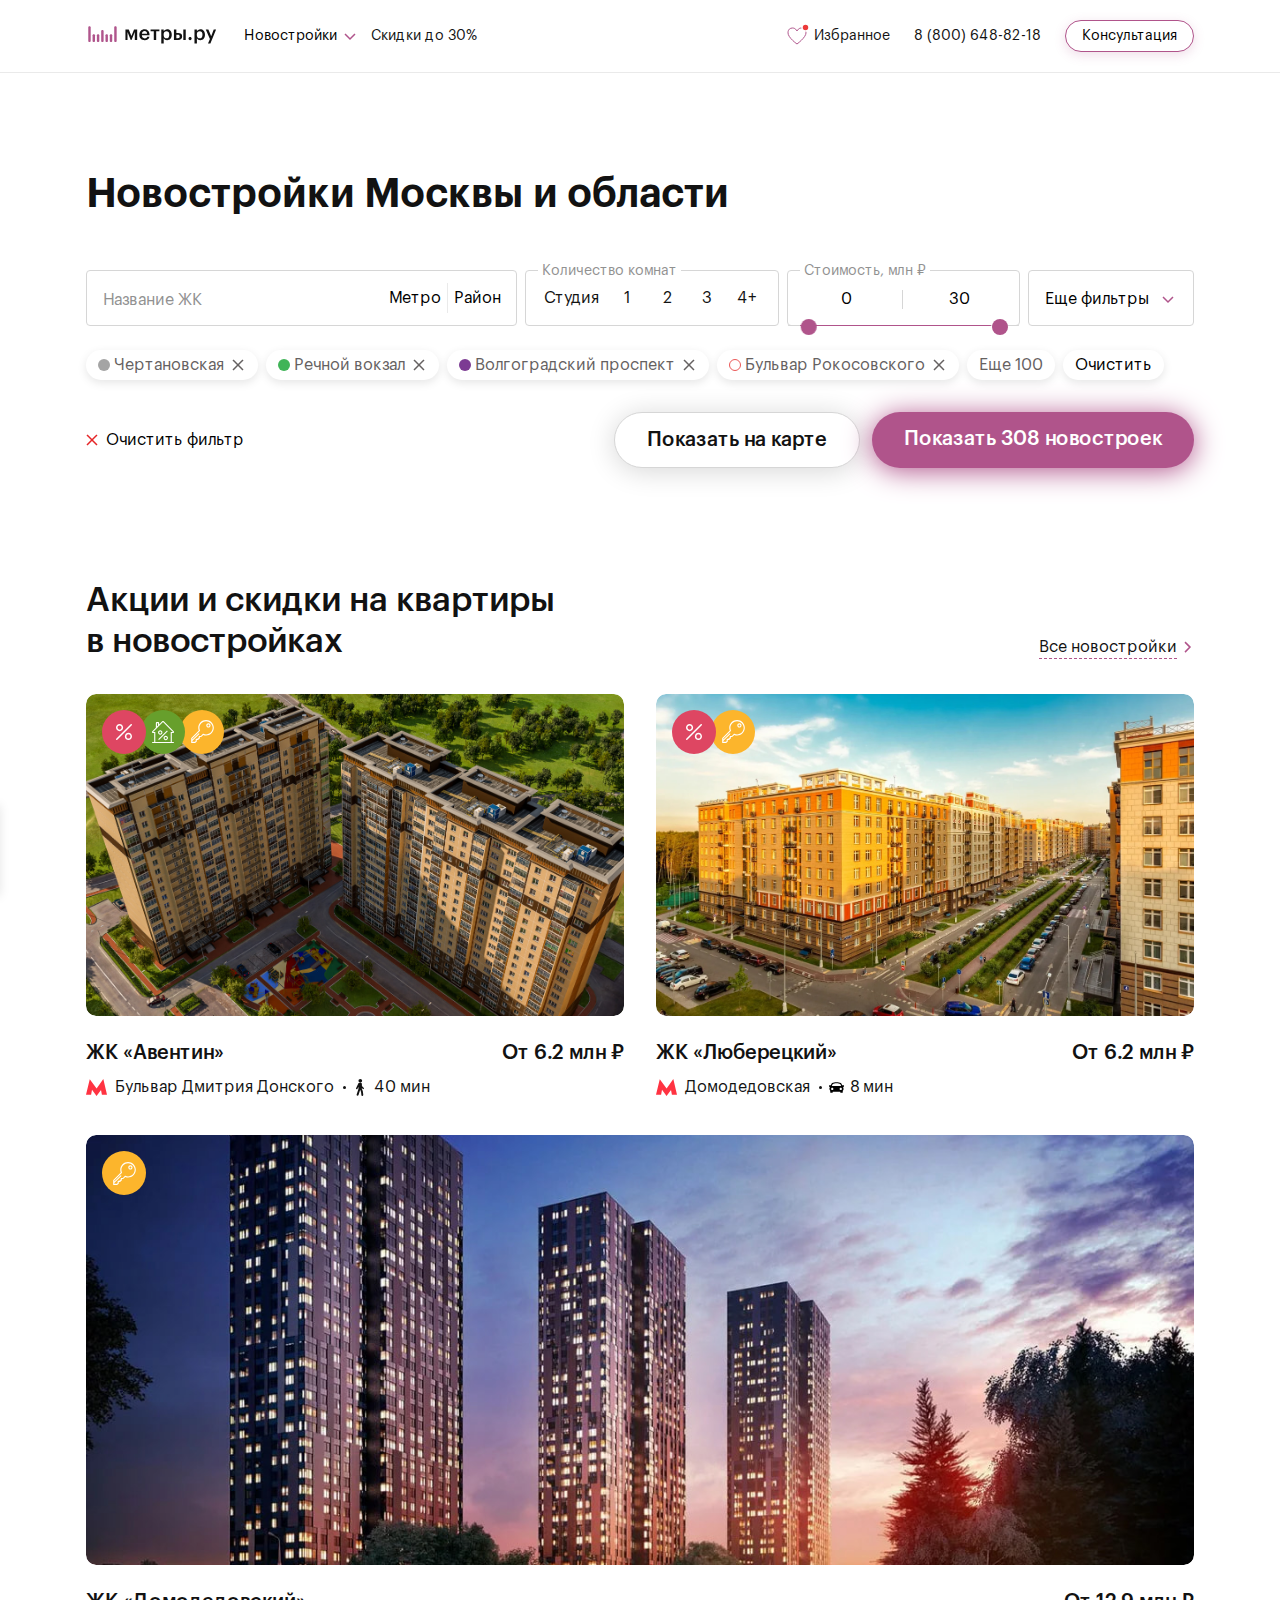
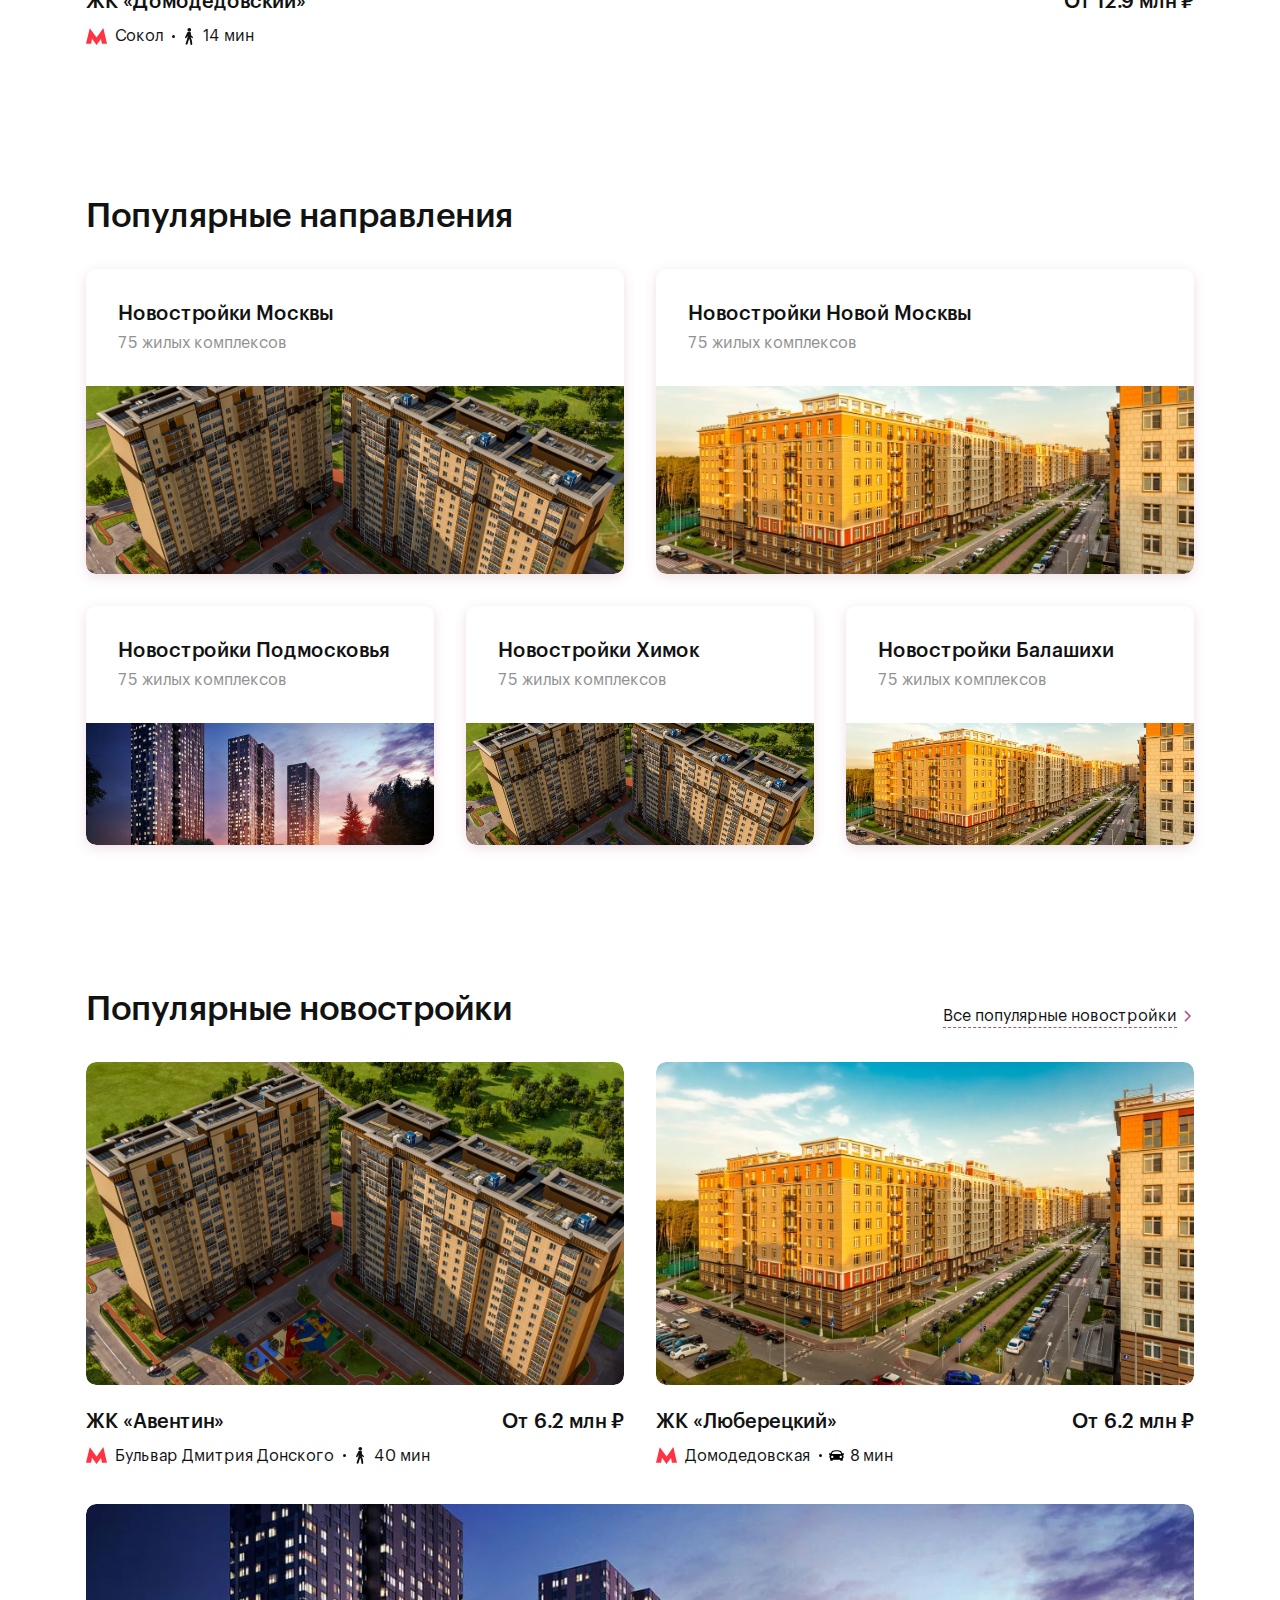
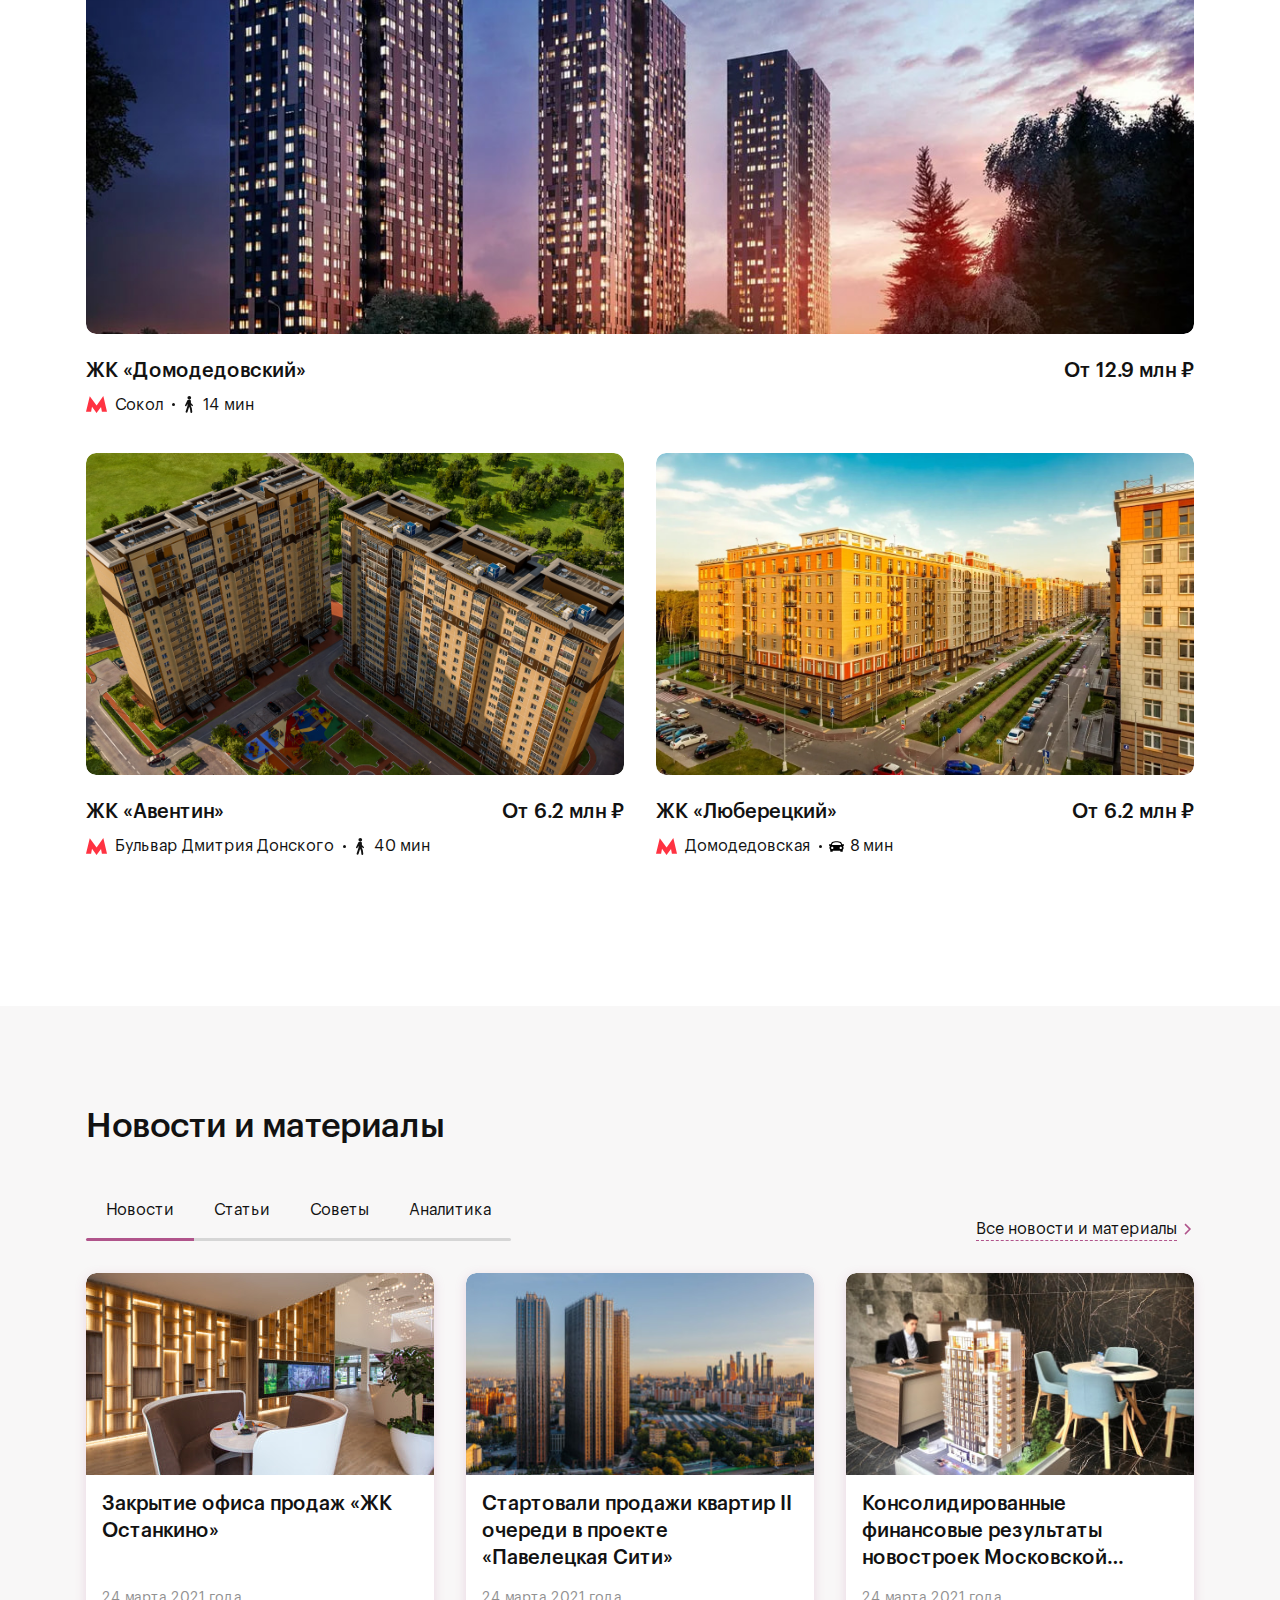
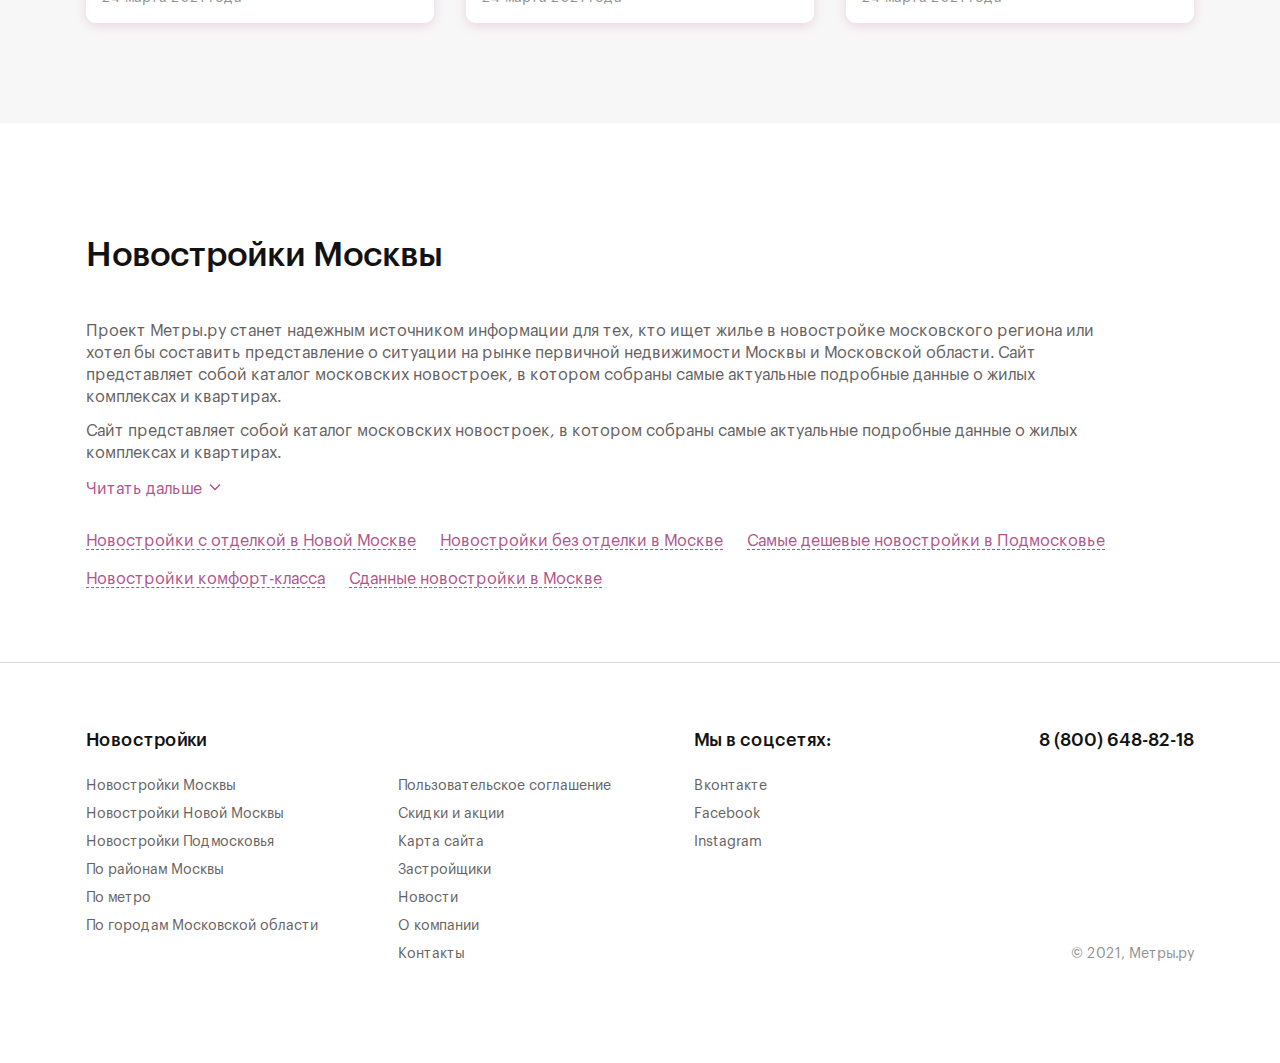
==== commit c95a2c51: "deploy" ====
--- a/index.html
+++ b/index.html
@@ -556,7 +556,7 @@
   <div class="jkFiltersForm__optionsButtonsWrapper">
     <a class="jkFiltersForm__optionsButtonMap" href="./jk-on-map.html">Показать на карте</a>
     <a class="jkFiltersForm__optionsLink" href="./jk-list.html">
-      Показать <span class="jkFiltersForm__optionsLinkCount">(308)</span> новостроек
+      Показать <span class="jkFiltersForm__optionsLinkCount">308</span> новостроек
     </a>
   </div>
 </div>
@@ -1045,7 +1045,7 @@
   <div class="jkFiltersForm__optionsButtonsWrapper">
     <a class="jkFiltersForm__optionsButtonMap" href="./jk-on-map.html">Показать на карте</a>
     <a class="jkFiltersForm__optionsLink" href="./jk-list.html">
-      Показать <span class="jkFiltersForm__optionsLinkCount">(308)</span> новостроек
+      Показать <span class="jkFiltersForm__optionsLinkCount">308</span> новостроек
     </a>
   </div>
 </div>
@@ -5769,7 +5769,7 @@
     <div class="homeDiscountedJk__head">
       <h2 class="homeDiscountedJk__heading">
         Акции и скидки на квартиры
-        в Новостройках
+        в новостройках
       </h2>
     </div>
     <ul class="homeDiscountedJk__list">
--- a/styles/main.min.css
+++ b/styles/main.min.css
@@ -1 +1 @@
-html{line-height:1.15;-webkit-text-size-adjust:100%}main{display:block;min-height:100vh;margin:94px 0 0}h1{font-size:2em}hr{box-sizing:content-box;height:0;overflow:visible}code,kbd,pre,samp{font-family:monospace,monospace;font-size:1em}a{background-color:transparent;color:inherit;text-decoration:none}abbr[title]{border-bottom:none;text-decoration:underline;-webkit-text-decoration:underline dotted;text-decoration:underline dotted}b,strong{font-weight:bolder}small{font-size:80%}sub,sup{font-size:75%;line-height:0;position:relative;vertical-align:baseline}sub{bottom:-.25em}img{border-style:none;display:block;max-width:100%}button,input,optgroup,select,textarea{font-family:inherit;font-size:100%;line-height:1.15;margin:0}button,input{overflow:visible}button,select{text-transform:none}[type=button],[type=reset],[type=submit],button{-webkit-appearance:button}[type=button]::-moz-focus-inner,[type=reset]::-moz-focus-inner,[type=submit]::-moz-focus-inner,button::-moz-focus-inner{border-style:none;padding:0}[type=button]:-moz-focusring,[type=reset]:-moz-focusring,[type=submit]:-moz-focusring,button:-moz-focusring{outline:ButtonText dotted 1px}legend{box-sizing:border-box;color:inherit;display:table;max-width:100%;padding:0;white-space:normal}progress{vertical-align:baseline}textarea{overflow:auto}[type=checkbox],[type=radio]{box-sizing:border-box;padding:0}[type=number]::-webkit-inner-spin-button,[type=number]::-webkit-outer-spin-button{height:auto}[type=search]{-webkit-appearance:textfield;outline-offset:-2px}[type=search]::-webkit-search-decoration{-webkit-appearance:none}::-webkit-file-upload-button{-webkit-appearance:button;font:inherit}details{display:block}summary{display:list-item}[hidden],template{display:none}@font-face{font-family:'Graphik LCG';font-style:normal;font-weight:600;src:url(../fonts/GraphikLCG-Semibold.woff2) format("woff2"),url(../fonts/GraphikLCG-Semibold.woff) format("woff")}@font-face{font-family:'Graphik LCG';font-style:normal;font-weight:500;src:url(../fonts/GraphikLCG-Medium.woff2) format("woff2"),url(../fonts/GraphikLCG-Medium.woff) format("woff")}@font-face{font-family:'Graphik LCG';font-style:normal;font-weight:400;src:url(../fonts/GraphikLCG-Regular.woff2) format("woff2"),url(../fonts/GraphikLCG-Regular.woff) format("woff")}:root{--hover-percentage:50%;--disable-precentage:60%;--main-color:hsl(324, 37%, 51%);--main-shadow:0 3px 12px rgba(176, 85, 140, 0.2);--jk-color:hsl(324, 37%, 51%);--jk-color-hover:hsl(324, 37%, var(--hover-percentage));--jk-color-disable:hsl(324, 37%, var(--disable-precentage));--grey-1:#121212;--grey-2:#656161;--grey-3:#919191;--grey-4:#D6D6D6;--grey-5:#eaeaea;--grey-6:rgba(222, 222, 222, 0.9);--white:#FFF;--grey-shadow:0 3px 10px rgba(0, 0, 0, 0.1);--sokolnicheskaya:#EC3122;--zamoskvoretskaya:#40B457;--arbat:#1C75BC;--filyovskaya:#0EC5FE;--koltsevaya:#965747;--kaluzhskaya:#F68434;--taganskaya:#7C3B93;--kalininskaya:#FED049;--lublinovskaya:#BADF66;--kahovskaya:#7DD0CE;--buninskaya:#A1B7E0;--serpukhovskaya:#A4A4A4;--MCC:#EB5757}body.rasskazovo{--jk-color:hsl(43, 64%, 44%);--jk-color-hover:hsl(43, 64%, var(--hover-percentage));--jk-color-disable:hsl(43, 64%, var(--disable-precentage));--jk-color-shadow:0 3px 12px hsla(43, 64%, 44%, 30%)}body.testJk-1{--jk-color:hsl(187, 63%, 57%);--jk-color-hover:hsl(187, 63%, var(--hover-percentage));--jk-color-disable:hsl(187, 63%, var(--disable-precentage));--jk-color-shadow:0 3px 12px hsla(187, 63%, 57%, 30%)}body.testJk-2{--jk-color:hsl(4, 86%, 54%);--jk-color-hover:hsl(4, 86%, var(--hover-percentage));--jk-color-disable:hsl(4, 86%, var(--disable-precentage));--jk-color-shadow:0 3px 12px hsla(4, 86%, 54%, 30%)}*,::after,::before{box-sizing:border-box;padding:0;margin:0}body{margin:0;font-family:'Graphik LCG',sans-serif;font-size:16px;line-height:22px;-webkit-font-smoothing:antialiased;-moz-osx-font-smoothing:grayscale;color:var(--grey-1)}body.lock{overflow:hidden}.container{max-width:1172px;padding:0 32px;margin:0 auto}h1,h2,h3,h4,h5,h6{font-weight:500;margin:0}ul{list-style:none}button{cursor:pointer;background:0 0;border:none;outline:0}button:active{color:inherit}input:not([type=checkbox]):not([type=radio]),select,textarea{-webkit-appearance:none;-moz-appearance:none;appearance:none}input::-moz-placeholder,textarea::-moz-placeholder{color:var(--grey-3)}input:-ms-input-placeholder,textarea:-ms-input-placeholder{color:var(--grey-3)}input::placeholder,textarea::placeholder{color:var(--grey-3)}sup{top:-.5em;font-size:.7em}fieldset{padding:0;border:none}.mapMain{padding:0;min-height:calc(100vh - 94px)}.baseDoubleRangeInput .noUi-target,.baseRangeInput .noUi-target{background:var(--grey-4);border:none;box-shadow:none;padding:0 28px 0 12px;height:1px}.baseDoubleRangeInput .noUi-horizontal .noUi-handle,.baseRangeInput .noUi-horizontal .noUi-handle{width:16px;height:16px;border:none;background-color:var(--jk-color);border-radius:50%;box-shadow:none;outline:0;cursor:pointer;transition:transform .15s,background-color .15s}.baseDoubleRangeInput .noUi-horizontal .noUi-handle::after,.baseDoubleRangeInput .noUi-horizontal .noUi-handle::before,.baseRangeInput .noUi-horizontal .noUi-handle::after,.baseRangeInput .noUi-horizontal .noUi-handle::before{content:none}.baseDoubleRangeInput .noUi-horizontal .noUi-handle:hover,.baseRangeInput .noUi-horizontal .noUi-handle:hover{background-color:var(--jk-color-hover);transform:scale(1.2)}.baseDoubleRangeInput .noUi-connect,.baseRangeInput .noUi-connect{background:var(--jk-color)}.markList{display:flex;flex-direction:column;margin:24px 0}.markList__item{position:relative;margin:8px 0;padding-left:16px}.markList__item::before{content:"";position:absolute;left:0;top:10px;width:5px;height:5px;background-color:var(--grey-1);border-radius:50%}.swiper-container .swiper-button-next.swiper-button-disabled,.swiper-container .swiper-button-prev.swiper-button-disabled{opacity:.5}.swiper-container>*,.swiper-container>*>*,.swiper-container>*>*>*{-webkit-user-select:none;-moz-user-select:none;-ms-user-select:none;user-select:none}.container .swiper-button-next,.container .swiper-button-prev{width:38px;height:38px;border-radius:50%}.container .swiper-button-next::after,.container .swiper-button-prev::after{content:none}.container .swiper-container-horizontal>.swiper-pagination-bullets,.container .swiper-pagination-custom,.container .swiper-pagination-fraction{display:flex;align-items:center;justify-content:center;bottom:-32px}.container .swiper-container-horizontal>.swiper-pagination-bullets .swiper-pagination-bullet{margin:0 6px}.container .swiper-pagination-bullet{width:6px;height:6px;background:var(--jk-color);opacity:.5}.container .swiper-pagination-bullet-active{width:8px;height:8px;opacity:1}.showHideContent{overflow-y:hidden;transition:height .4s ease-in-out}.showHideBtn{padding:8px 0}.showHideBtn svg{transition:transform .15s}.showHideBtn--show svg{transform:rotate(-180deg)}.baseSelect{position:relative;width:100%}.baseSelect--open .baseSelect__title{color:var(--jk-color)}.baseSelect--open .baseSelect__arrow{transform:rotate(-180deg)}.baseSelect--open .baseSelect__dropdown{visibility:visible;opacity:1;z-index:2;transform:translateY(0)}.baseSelect--open .baseSelect__btn,.baseSelect--open .baseSelect__btn:hover{border-color:var(--jk-color)}.baseSelect--open .baseSelect__btn:hover .baseSelect__sortIcon>rect,.baseSelect--open .baseSelect__sortIcon>rect{fill:var(--jk-color)}.baseSelect__title{position:absolute;left:12px;top:-9px;font-size:14px;line-height:18px;color:var(--grey-3);padding:0 4px;background-color:var(--white)}.baseSelect__btn{display:flex;justify-content:space-between;align-items:center;padding:19px 16px 16px;border:1px solid var(--grey-4);border-radius:4px;width:100%;height:56px;transition:border-color .15s}.baseSelect__btn:hover{border-color:var(--grey-3)}.baseSelect__btn:hover .baseSelect__sortIcon>rect{fill:var(--grey-3)}.baseSelect__btnText{white-space:nowrap;margin-right:10px}.baseSelect__sortWrapper{display:flex;align-items:center}.baseSelect__sortIcon{margin-right:8px}.baseSelect__sortIcon--down{transform:rotate(180deg)}.baseSelect__sortIcon>rect{transition:fill .15s}.baseSelect__arrow{transition:transform .15s}.baseSelect__dropdown{position:absolute;right:0;min-width:100%;width:auto;max-height:300px;overflow-y:auto;padding:8px 16px;margin:8px 0 0;border-radius:4px;border:1px solid var(--grey-4);background-color:var(--white);visibility:hidden;opacity:0;z-index:-1;box-shadow:0 4px 6px rgba(0,0,0,.15);transform:translateY(-50px);transition:transform .15s,opacity .15s}.baseSelect__option{display:flex;justify-content:space-between;align-items:center;position:relative;font-size:14px;line-height:18px;cursor:pointer;padding:8px 0}.baseSelect__option:hover{color:var(--jk-color)}.baseSelect__optionText{white-space:nowrap;margin-right:16px}a.baseSelect__optionText::after{content:"";position:absolute;top:0;right:0;bottom:0;left:0;z-index:1}.baseSelect__optionCheckIcon{display:none}.baseSelect__option--selected .baseSelect__optionCheckIcon{display:block}.baseMultiSelect{position:relative;width:100%}.baseMultiSelect--open .baseMultiSelect__title{color:var(--jk-color)}.baseMultiSelect--open .baseMultiSelect__arrow{transform:rotate(-180deg)}.baseMultiSelect--open .baseMultiSelect__dropdown{visibility:visible;opacity:1;z-index:2;transform:translateY(0)}.baseMultiSelect--open .baseMultiSelect__btn,.baseMultiSelect--open .baseMultiSelect__btn:hover{border-color:var(--jk-color)}.baseMultiSelect__title{position:absolute;left:12px;top:-9px;font-size:14px;line-height:18px;color:var(--grey-3);padding:0 4px;background-color:var(--white)}.baseMultiSelect__btn{display:flex;justify-content:space-between;align-items:center;padding:19px 16px 16px;border:1px solid var(--grey-4);border-radius:4px;width:100%;height:56px;transition:border-color .15s}.baseMultiSelect__btn:hover{border-color:var(--grey-3)}.baseMultiSelect__btnText{position:relative;max-width:calc(100% - 30px);overflow:hidden;white-space:nowrap;margin-right:10px;text-align:left;width:100%}.baseMultiSelect__btnText::after{content:"";position:absolute;right:0;top:0;width:16px;height:100%;background:linear-gradient(270deg,#fff 0,rgba(255,255,255,0) 59.09%)}.baseMultiSelect__sortWrapper{display:flex;align-items:center}.baseMultiSelect__arrow{transition:transform .15s}.baseMultiSelect__dropdown{position:absolute;right:0;min-width:100%;width:auto;max-height:300px;overflow-y:auto;padding:8px 16px;margin:8px 0 0;border-radius:4px;border:1px solid var(--grey-4);background-color:var(--white);visibility:hidden;opacity:0;z-index:-1;box-shadow:0 4px 6px rgba(0,0,0,.15);transform:translateY(-50px);transition:transform .15s,opacity .15s}.baseMultiSelect__option{display:flex;justify-content:space-between;align-items:center;font-size:14px;line-height:18px;cursor:pointer;padding:8px 0}.baseMultiSelect__option:hover{color:var(--jk-color)}.baseMultiSelect__optionText{white-space:nowrap;margin-right:16px}.baseMultiSelect__optionCheckIcon{display:none}.baseMultiSelect__option--selected .baseMultiSelect__optionCheckIcon{display:block}.checkboxItem__input{position:absolute;z-index:-1;opacity:0}.checkboxItem__label{display:inline-flex;justify-content:center;align-items:center;max-height:36px;min-width:36px;-webkit-user-select:none;-moz-user-select:none;-ms-user-select:none;user-select:none;cursor:pointer;padding:6px;border-radius:4px;transition:background-color .15s,color .15s}.checkboxItem__input:checked+.checkboxItem__label{background-color:var(--jk-color);color:var(--white)}.checkboxItem__input:not(:disabled):not(:checked)+.checkboxItem__label:hover{background-color:var(--grey-5)}.checkboxItem__input:not(:disabled):checked+.checkboxItem__label:hover{background-color:var(--jk-color-hover)}.baseCheckboxGroup{position:relative;display:flex;justify-content:center;height:56px;padding:10px 16px;border:1px solid var(--grey-4);border-radius:4px;width:100%;transition:border-color .15s}.baseCheckboxGroup__title{position:absolute;left:12px;top:-9px;font-size:14px;line-height:18px;color:var(--grey-3);padding:0 4px;background-color:var(--white)}.baseCheckboxGroup__item{flex:0 1 100%;width:auto;max-width:128px}.baseCheckboxGroup__item:not(:last-child){margin-right:4px}.baseCheckboxGroup__item>label{width:100%}.baseDoubleRangeInput{position:relative;display:flex;padding:19px 16px 16px;border:1px solid var(--grey-4);border-radius:4px;width:100%;height:56px}.baseDoubleRangeInput__title{position:absolute;left:12px;top:-9px;font-size:14px;line-height:18px;color:var(--grey-3);padding:0 4px;background-color:var(--white)}.baseDoubleRangeInput__maxValue,.baseDoubleRangeInput__minValue{display:flex;flex:0 0 50%}.baseDoubleRangeInput__minValue{padding-right:12px;border-right:1px solid var(--grey-4)}.baseDoubleRangeInput__maxValue{padding-left:12px}.baseDoubleRangeInput__input{width:100%;outline:0;border:none;text-align:center}.baseDoubleRangeInput__slider{position:absolute;width:100%;bottom:-1px;left:0}.baseBubbleItem__input{position:absolute;z-index:-1;opacity:0}.baseBubbleItem__label{display:inline-flex;justify-content:center;align-items:center;max-height:36px;min-width:36px;-webkit-user-select:none;-moz-user-select:none;-ms-user-select:none;user-select:none;cursor:pointer;padding:4px 12px;border-radius:24px;box-shadow:var(--grey-shadow);transition:background-color .15s,color .15s,box-shadow .15s}.baseBubbleItem__input:checked+.baseBubbleItem__label{background-color:var(--jk-color);color:var(--white)}.baseBubbleItem__input:not(:disabled):not(:checked)+.baseBubbleItem__label:hover{box-shadow:var(--jk-color-shadow)}.baseBubbleItem__input:not(:disabled):checked+.baseBubbleItem__label:hover{background-color:var(--jk-color-hover)}.baseTooltip{position:relative;display:inline-block;cursor:pointer}.baseTooltip:hover .baseTooltip__text{visibility:visible}.baseTooltip__text{font-size:14px;line-height:18px;visibility:hidden;text-align:center;width:-webkit-fit-content;width:-moz-fit-content;width:fit-content;min-width:96px;max-width:120px;background-color:var(--white);border-radius:4px;padding:6px 12px;position:absolute;z-index:11;bottom:125%;left:50%;transform:translateX(-50%);box-shadow:var(--grey-shadow)}.baseTooltip__text::after{content:"";position:absolute;top:100%;left:50%;margin-left:-6px;border-width:6px;border-style:solid;border-color:var(--white) transparent transparent transparent}.basePagination{display:flex;justify-content:center;align-items:center}.basePagination__item{border-radius:50%}.basePagination__item:not(:last-child){margin-right:4px}.basePagination__item:hover .basePagination__link{background-color:#f5f5f5}.basePagination__item--active{border:1px solid var(--jk-color);box-shadow:var(--jk-color-shadow)}.basePagination__item--active:hover .basePagination__link{background-color:var(--white)}.basePagination__item--disable .basePagination__link>svg>path{stroke:var(--grey-4)}.basePagination__link{display:flex;justify-content:center;align-items:center;width:43px;height:43px;border-radius:50%}.baseBreadcrumbs{display:flex}.baseBreadcrumbs__item{font-size:14px;line-height:18px;flex:0 0 auto;padding-right:22px;margin-right:8px;transition:color .15s}.baseBreadcrumbs__item:not(:last-child){position:relative}.baseBreadcrumbs__item:not(:last-child)::after{content:"";position:absolute;right:0;top:-1px;width:13px;height:18px;background:url("data:image/svg+xml,%3Csvg width='13' height='18' viewBox='0 0 13 18' fill='none' xmlns='http://www.w3.org/2000/svg'%3E%3Cpath d='M4 14L9 9L4 4' stroke='%23121212' stroke-width='1.5'/%3E%3C/svg%3E%0A") center no-repeat}.baseBreadcrumbs__item:not(:last-child):hover{color:var(--jk-color)}.baseBreadcrumbs__item--disable{color:var(--grey-3)}.baseRangeInput{position:relative;display:flex;padding:19px 16px 16px;border:1px solid var(--grey-4);border-radius:4px;width:100%;height:56px}.baseRangeInput__title{position:absolute;left:12px;top:-9px;font-size:14px;line-height:18px;color:var(--grey-3);padding:0 4px;background-color:var(--white)}.baseRangeInput__value{width:100%}.baseRangeInput__input{width:100%;outline:0;border:none}.baseRangeInput__percent{display:none;position:absolute;right:16px;color:var(--grey-3)}.baseRangeInput__slider{position:absolute;width:100%;bottom:-1px;left:0}.flatCard{position:relative;border-radius:10px;padding:48px 24px 12px;box-shadow:var(--grey-shadow);transition:box-shadow .15s}.flatCard:hover{box-shadow:var(--jk-color-shadow)}.flatCard--decoration .flatCard__decorIcon{display:block}.flatCard--stock .flatCard__pricePurchaseValue{color:var(--jk-color)}.flatCard--stock .flatCard__pricePurchase .flatCard__priceProp{text-decoration:line-through}.flatCard__planWrapper{padding:0 8px;height:236px;margin:0 0 32px}.flatCard__planImage{width:100%;height:100%;-o-object-fit:contain;object-fit:contain;-o-object-position:center;object-position:center}.flatCard__link::after{content:"";position:absolute;top:0;right:0;bottom:0;left:0;z-index:1}.flatCard__title{font-size:20px;margin:0 0 4px}.flatCard__date{font-size:14px;line-height:18px;color:var(--grey-3)}.flatCard__infoList{display:flex;padding:16px 0;border-bottom:1px solid var(--grey-4);margin:0 0 12px}.flatCard__infoItem{display:flex;flex-direction:column}.flatCard__infoItem:not(:last-child){margin-right:32px}.flatCard__infoItemProp,.flatCard__infoItemValue{font-size:14px;line-height:18px}.flatCard__infoItemProp{color:var(--grey-3);margin:0 0 4px}.flatCard__price{display:flex;justify-content:space-between;font-size:14px;line-height:18px}.flatCard__priceHypothec,.flatCard__pricePurchase{display:flex;flex-direction:column}.flatCard__priceProp{color:var(--grey-3);margin:0 0 4px}.flatCard__pricePurchaseValue{font-size:18px;font-weight:500}.flatCard__priceHypothecValue{color:var(--grey-3)}.flatCard__decorIcon{display:none;position:absolute;left:24px;top:24px}.flatCard__favoriteBtn{position:absolute;top:16px;right:16px;width:36px;height:36px;z-index:2}.flatListItem{position:relative;display:flex;align-items:center;width:100%;padding:16px 80px 16px 32px;transition:box-shadow .15s}.flatListItem:not(:last-child){border-bottom:1px solid var(--grey-5)}.flatListItem>*{flex:0 0 auto}.flatListItem:hover{box-shadow:var(--jk-color-shadow);z-index:1}.flatListItem--decoration .flatListItem__decorIcon{display:block}.flatListItem--stock .flatListItem__pricePurchaseValue{color:var(--jk-color)}.flatListItem--stock .flatListItem__priceProp{text-decoration:line-through;font-weight:500}.flatListItem__planWrapper{width:90px;height:74px;margin-right:16px}.flatListItem__planImage{width:100%;height:100%;-o-object-fit:contain;object-fit:contain;-o-object-position:center;object-position:center}.flatsListItem__link{flex-shrink:1;min-width:208px;width:33%;margin-right:16px}.flatsListItem__link::after{content:"";position:absolute;top:0;right:0;bottom:0;left:0;z-index:1}.flatsListItem__title{font-size:18px;line-height:26px}.flatsListItem__decorationText{color:var(--grey-3)}.flatListItem__infoList{display:flex;min-width:322px;width:39.7%;margin-right:16px}.flatListItem__infoItem{flex:0 0 auto}.flatListItem__infoItem:not(:last-child){margin-right:16px}.flatListItem__infoItem--date{width:154px;text-align:center}.flatListItem__infoItem--building{text-align:center;min-width:64px;width:27.7%}.flatListItem__infoItem--floor{min-width:72px;width:25.2%}.flatListItem__infoItemMobValue{display:none}.flatListItem__price{text-align:right;width:132px}.flatListItem__pricePurchase{position:relative;display:flex;flex-direction:column}.flatListItem__priceProp{font-size:14px;line-height:18px;color:var(--grey-3);position:absolute;right:0;top:-22px}.flatListItem__pricePurchaseValue{font-size:18px;line-height:26px}.flatListItem__priceHypothec,.flatListItem__pricePropMob{display:none}.flatListItem__decorIcon,.flatListItem__favoriteBtn{position:absolute}.flatListItem__decorIcon{display:none;left:10px;top:5px;width:34px;height:34px}.flatListItem__decorIcon svg{width:100%;height:100%}.flatListItem__favoriteBtn{width:36px;height:36px;right:32px;z-index:2}.favoriteButton{display:flex;justify-content:center;align-items:center;padding:8px;border-radius:50%;width:100%;height:100%}.favoriteButton>svg{width:100%;height:100%}.favoriteButton:hover{background-color:#f5f5f5}.favoriteButton:active{background-color:var(--grey-5)}.favoriteButton__path{transition:fill .15s}.favoriteButton--active .favoriteButton__path{fill:var(--jk-color)}.JkPreviewCard{position:relative;width:100%}.JkPreviewCard:hover .JkPreviewCard__image{transform:scale(1.06)}.JkPreviewCard:hover .JkPreviewCard__title{color:var(--jk-color)}.JkPreviewCard__imageWrapper{-webkit-mask-image:-webkit-radial-gradient(white,#000);position:relative;overflow:hidden;border-radius:10px;margin:0 0 24px;padding:0 0 60%}.JkPreviewCard__image{position:absolute;top:0;left:0;-o-object-fit:cover;object-fit:cover;-o-object-position:center;object-position:center;width:100%;height:100%;transition:transform .15s}.JkPreviewCard__info{position:relative}.JkPreviewCard__title{font-size:20px;line-height:27px;transition:color .15s;max-width:310px;margin:0 0 4px}.JkPreviewCard__metro{display:inline-block;position:relative;padding:0 12px 0 29px;background:url("data:image/svg+xml,%3Csvg width='21' height='21' viewBox='0 0 21 21' fill='none' xmlns='http://www.w3.org/2000/svg'%3E%3Cpath d='M17.3274 1.95703L10.6177 11.4849L3.76377 2.17867L0 17.7608H5.09335L6.02651 12.7773L10.5347 19.0433L15.0194 12.9146L15.9217 17.7884H21L17.3274 1.95703Z' fill='%23FF3342'/%3E%3C/svg%3E%0A") left center no-repeat;margin:5px 0}.JkPreviewCard__metro::before{--size:3px;content:"";position:absolute;right:0;top:calc(50% - var(--size)/ 2);width:var(--size);height:var(--size);border-radius:50%;background-color:var(--grey-1)}.JkPreviewCard__timeToMetro{display:inline-block;padding-left:24px;margin:5px 0;background:left center no-repeat}.JkPreviewCard__timeToMetro--onFoot{background-image:url("data:image/svg+xml,%3Csvg width='21' height='21' viewBox='0 0 21 21' fill='none' xmlns='http://www.w3.org/2000/svg'%3E%3Cpath d='M13.854 11.0371L12.145 9.15913C12.0385 9.04222 11.9407 8.80132 11.9358 8.64339L11.8729 6.69481V6.63835C11.8729 6.33809 11.6276 6.09375 11.3262 6.09375H9.65318H8.98837C8.71901 6.09375 8.41849 6.28382 8.30386 6.52653L6.05172 11.2918C5.98939 11.4239 5.9832 11.5715 6.03422 11.7079C6.08525 11.844 6.18731 11.9515 6.32126 12.0103L6.65312 12.1561C6.72383 12.1871 6.79928 12.2029 6.87746 12.2029C7.09196 12.2029 7.29169 12.0815 7.38664 11.8936L8.44164 9.80284V11.9043C8.43727 11.9164 8.43089 11.9275 8.42688 11.9399L6.64401 17.5017C6.56983 17.7333 6.59243 17.9771 6.70779 18.1881C6.82315 18.399 7.01633 18.55 7.25215 18.6134L7.37133 18.6455C7.44933 18.6666 7.53025 18.6773 7.61153 18.6773C8.02175 18.6773 8.39444 18.4084 8.518 18.0232L10.1839 12.8263L10.7747 14.2678C10.9189 14.6195 11.0745 15.2352 11.1146 15.6128L11.3972 18.267C11.4426 18.692 11.7799 19.0004 12.1995 19.0004C12.2682 19.0004 12.338 18.9921 12.4067 18.9756L12.5268 18.9465C13.005 18.8312 13.3429 18.3418 13.28 17.8559L12.8614 14.6195C12.8082 14.2083 12.6301 13.5644 12.4644 13.1841L11.8991 11.8872C11.8918 11.8703 11.8815 11.8551 11.8731 11.8387V10.9599L12.8918 12.0194C12.9931 12.1248 13.1287 12.1829 13.2734 12.1829C13.4198 12.1829 13.5564 12.1237 13.6581 12.0163L13.8466 11.817C14.0481 11.6037 14.0516 11.254 13.854 11.0371Z' fill='%23121212'/%3E%3Cpath d='M10.3089 5.63205C11.3142 5.63205 12.1319 4.8174 12.1319 3.81593C12.1319 2.81465 11.3142 2 10.3089 2C9.30386 2 8.48633 2.81465 8.48633 3.81593C8.48615 4.8174 9.30386 5.63205 10.3089 5.63205Z' fill='%23121212'/%3E%3C/svg%3E%0A")}.JkPreviewCard__timeToMetro--byCar{background-image:url("data:image/svg+xml,%3Csvg width='21' height='21' viewBox='0 0 21 21' fill='none' xmlns='http://www.w3.org/2000/svg'%3E%3Cg clip-path='url(%23clip0)'%3E%3Cpath d='M17.914 8.47736C17.8407 8.38786 17.7312 8.33563 17.6164 8.33563H16.1565C15.7963 7.3854 15.3269 6.45439 14.7934 6.10295C12.948 4.88886 8.05294 4.88886 6.20747 6.10295C5.6736 6.45477 5.20619 7.38694 4.844 8.33563H3.38414C3.26815 8.33563 3.15907 8.38786 3.08648 8.47736C3.01351 8.56646 2.98432 8.68438 3.00813 8.79768L3.22437 9.84546C3.26124 10.0241 3.41871 10.1516 3.60037 10.1516H4.03284C3.61535 10.6332 3.41295 11.2397 3.41026 11.8465C3.40757 12.5963 3.69217 13.2738 4.21259 13.7531C4.21835 13.7581 4.22411 13.7616 4.22949 13.7666V15.2326C4.22949 15.5503 4.48758 15.8087 4.8056 15.8087H6.15216C6.47017 15.8087 6.72827 15.5503 6.72827 15.2326V14.6434H14.2719V15.2326C14.2719 15.5503 14.53 15.8087 14.848 15.8087H16.1945C16.5118 15.8087 16.7706 15.5503 16.7706 15.2326V13.7954C17.3229 13.2895 17.5868 12.5936 17.5903 11.8988C17.5926 11.2712 17.3809 10.6424 16.9389 10.1508H17.4001C17.5826 10.1508 17.74 10.0233 17.7762 9.84431L17.9928 8.79691C18.015 8.68438 17.987 8.56723 17.914 8.47736ZM6.84004 7.06508C8.31104 6.0968 12.6891 6.0968 14.1593 7.06508C14.4451 7.25251 14.8126 8.01031 15.1495 8.93826H5.85066C6.18673 8.01069 6.55428 7.25328 6.84004 7.06508ZM5.11708 11.991C5.11708 11.3649 5.62483 10.8579 6.25048 10.8579C6.87691 10.8579 7.38388 11.3649 7.38388 11.991C7.38388 12.617 6.87691 13.1244 6.25048 13.1244C5.62483 13.1244 5.11708 12.617 5.11708 11.991ZM14.7646 13.1244C14.139 13.1244 13.6312 12.617 13.6312 11.991C13.6312 11.3649 14.139 10.8579 14.7646 10.8579C15.3911 10.8579 15.898 11.3649 15.898 11.991C15.898 12.617 15.3903 13.1244 14.7646 13.1244Z' fill='black'/%3E%3C/g%3E%3Cdefs%3E%3CclipPath id='clip0'%3E%3Crect width='15' height='15' fill='white' transform='translate(3 3)'/%3E%3C/clipPath%3E%3C/defs%3E%3C/svg%3E%0A")}.JkPreviewCard__price{position:absolute;right:0;top:0;font-size:20px;line-height:27px;font-weight:500}.homeDiscountedJk__infoIcons{display:flex;position:absolute;top:16px;left:16px}.homeDiscountedJk__infoIcon{width:44px;height:44px;border-radius:50%;background:center no-repeat}.homeDiscountedJk__infoIcon:not(:last-child){margin-right:-5px}.homeDiscountedJk__infoIcon--discount{background-image:url("data:image/svg+xml,%3Csvg width='16' height='16' viewBox='0 0 16 16' fill='none' xmlns='http://www.w3.org/2000/svg'%3E%3Cg clip-path='url(%23clip0)'%3E%3Cpath d='M15.781 0.223787C15.4879 -0.0697129 15.0122 -0.0697129 14.7191 0.223787L0.226867 14.716C-0.0665078 15.0093 -0.0665078 15.4845 0.226867 15.7778C0.373492 15.9245 0.565742 15.9979 0.757867 15.9979C0.949992 15.9979 1.14224 15.9245 1.28874 15.7778L15.781 1.28554C16.0744 0.992287 16.0744 0.517037 15.781 0.223787Z' fill='white'/%3E%3Cpath d='M3.567 0.00830078C1.60025 0.00830078 0 1.60868 0 3.57543C0 5.54218 1.60025 7.14243 3.567 7.14243C5.53388 7.14243 7.134 5.54205 7.134 3.5753C7.134 1.60855 5.53375 0.00830078 3.567 0.00830078ZM3.567 5.64043C2.42825 5.64043 1.50188 4.71393 1.50188 3.5753C1.50188 2.43668 2.42838 1.51018 3.567 1.51018C4.70575 1.51018 5.63213 2.43668 5.63213 3.5753C5.63213 4.71393 4.70575 5.64043 3.567 5.64043Z' fill='white'/%3E%3Cpath d='M12.4332 8.8623C10.4665 8.8623 8.86621 10.4626 8.86621 12.4293C8.86621 14.3961 10.4665 15.9963 12.4332 15.9963C14.4 15.9963 16.0002 14.3962 16.0002 12.4293C16.0002 10.4624 14.4 8.8623 12.4332 8.8623ZM12.4332 14.4943C11.2945 14.4943 10.3681 13.5678 10.3681 12.4292C10.3681 11.2906 11.2946 10.3641 12.4332 10.3641C13.5718 10.3641 14.4983 11.2906 14.4983 12.4292C14.4983 13.5678 13.572 14.4943 12.4332 14.4943Z' fill='white'/%3E%3C/g%3E%3Cdefs%3E%3CclipPath id='clip0'%3E%3Crect width='16' height='16' fill='white'/%3E%3C/clipPath%3E%3C/defs%3E%3C/svg%3E%0A");background-color:#de4662;z-index:3}.homeDiscountedJk__infoIcon--hypothec{background-image:url("data:image/svg+xml,%3Csvg width='22' height='22' viewBox='0 0 22 22' fill='none' xmlns='http://www.w3.org/2000/svg'%3E%3Cg clip-path='url(%23clip0)'%3E%3Cpath d='M21.4499 20.9009H19.7999V12.1009H20.8999C21.3446 12.1009 21.7458 11.8329 21.9163 11.4218C22.0864 11.0108 21.9925 10.5378 21.6779 10.2228L11.778 0.322897C11.5631 0.108398 11.2816 0.000976562 10.9999 0.000976562C10.7183 0.000976562 10.4367 0.108398 10.2222 0.323283L7.14996 3.39519V2.20096C7.14996 1.59339 6.65754 1.10097 6.04996 1.10097H4.94997C4.3424 1.10097 3.84998 1.59339 3.84998 2.20096V6.69517L0.322307 10.2228C0.00769136 10.5375 -0.0865386 11.0105 0.0839605 11.4218C0.254073 11.8329 0.655227 12.1009 1.09999 12.1009H2.19999V20.9009H0.549997C0.246038 20.9009 0 21.1469 0 21.4509C0 21.7548 0.246038 22.0008 0.549997 22.0008H21.4499C21.7538 22.0008 21.9999 21.7548 21.9999 21.4509C21.9999 21.1469 21.7538 20.9009 21.4499 20.9009ZM4.94997 2.20096H6.04996V4.49518L4.94997 5.59517V2.20096ZM18.6999 20.9009H3.29998V11.0009H1.09999L10.9999 1.10097L20.8999 11.0009H18.6999V20.9009Z' fill='white'/%3E%3Cpath d='M15.0107 9.51105L6.21094 18.3108L6.98874 19.0886L15.7885 10.2889L15.0107 9.51105Z' fill='white'/%3E%3Cpath d='M8.24979 9.3501C7.03688 9.3501 6.0498 10.3368 6.0498 11.5501C6.0498 12.7634 7.03722 13.7501 8.24979 13.7501C9.46271 13.7501 10.4498 12.7634 10.4498 11.5501C10.4498 10.3368 9.46271 9.3501 8.24979 9.3501ZM8.24979 12.6501C7.64295 12.6501 7.1498 12.1565 7.1498 11.5501C7.1498 10.9436 7.64295 10.4501 8.24979 10.4501C8.85664 10.4501 9.34979 10.9436 9.34979 11.5501C9.34979 12.1565 8.85664 12.6501 8.24979 12.6501Z' fill='white'/%3E%3Cpath d='M13.7498 14.8501C12.5369 14.8501 11.5498 15.8368 11.5498 17.0501C11.5498 18.2634 12.5369 19.2501 13.7498 19.2501C14.9627 19.2501 15.9498 18.2634 15.9498 17.0501C15.9498 15.8368 14.9627 14.8501 13.7498 14.8501ZM13.7498 18.1501C13.1429 18.1501 12.6498 17.6565 12.6498 17.0501C12.6498 16.4436 13.1429 15.9501 13.7498 15.9501C14.3566 15.9501 14.8498 16.4436 14.8498 17.0501C14.8498 17.6565 14.3566 18.1501 13.7498 18.1501Z' fill='white'/%3E%3C/g%3E%3Cdefs%3E%3CclipPath id='clip0'%3E%3Crect width='22' height='22' fill='white'/%3E%3C/clipPath%3E%3C/defs%3E%3C/svg%3E%0A");background-color:#679f2c;z-index:2}.homeDiscountedJk__infoIcon--deadline{background-image:url("data:image/svg+xml,%3Csvg width='23' height='23' viewBox='0 0 23 23' fill='none' xmlns='http://www.w3.org/2000/svg'%3E%3Cpath d='M15.0477 0C10.7613 0 7.27399 3.48729 7.27399 7.77369C7.27399 8.72661 7.4433 9.65263 7.77761 10.532L0.344652 17.9655C0.238412 18.0718 0.178711 18.2159 0.178711 18.3661V22.4335C0.178711 22.7464 0.43234 23 0.745221 23H4.09711C4.2472 23 4.39113 22.9405 4.49737 22.8344L5.62693 21.7066C5.73339 21.6003 5.79318 21.456 5.79318 21.3056V19.9186H7.17844C7.49132 19.9186 7.74495 19.665 7.74495 19.3521V18.7969H8.30023C8.61306 18.7969 8.86674 18.5433 8.86674 18.2304V17.0114H10.0857C10.236 17.0114 10.38 16.9517 10.4863 16.8454L12.2886 15.0431C13.1681 15.3777 14.0943 15.5473 15.0476 15.5473C19.334 15.5473 22.8213 12.06 22.8213 7.7736C22.8213 3.48729 19.3341 0 15.0477 0ZM15.0477 14.4143C14.1204 14.4143 13.2236 14.227 12.3821 13.8575C12.1645 13.762 11.9194 13.8146 11.7589 13.971C11.7572 13.9726 11.7555 13.974 11.7538 13.9757L9.85116 15.8784H8.30032C7.98744 15.8784 7.73381 16.132 7.73381 16.4449V17.6639H7.17853C6.86569 17.6639 6.61202 17.9175 6.61202 18.2304V18.7856H5.22672C4.91388 18.7856 4.66021 19.0392 4.66021 19.3521V21.0707L3.86271 21.8669H1.31182V21.0664L8.23612 14.1421C8.43526 13.943 8.43526 13.6202 8.23612 13.4211C8.03699 13.222 7.71427 13.2219 7.51499 13.4211L1.31182 19.6243V18.6008L8.84504 11.067C8.84675 11.0653 8.84805 11.0638 8.84962 11.0621C9.00604 10.9018 9.05878 10.6567 8.96327 10.4389C8.5942 9.59747 8.40714 8.70069 8.40714 7.77373C8.40714 4.11206 11.3861 1.13306 15.0478 1.13306C18.7095 1.13306 21.6884 4.11201 21.6884 7.77373C21.6883 11.4353 18.7093 14.4143 15.0477 14.4143Z' fill='white'/%3E%3Cpath d='M17.413 3.28589C16.2429 3.28589 15.291 4.23778 15.291 5.40786C15.291 6.57794 16.2429 7.52984 17.413 7.52984C18.5831 7.52984 19.535 6.57794 19.535 5.40786C19.535 4.23778 18.5831 3.28589 17.413 3.28589ZM17.413 6.39682C16.8677 6.39682 16.424 5.95317 16.424 5.40786C16.424 4.86256 16.8677 4.41891 17.413 4.41891C17.9583 4.41891 18.4019 4.86256 18.4019 5.40786C18.4019 5.95317 17.9583 6.39682 17.413 6.39682Z' fill='white'/%3E%3C/svg%3E%0A");background-color:#fcb52c;z-index:1}.mainHeader{position:absolute;left:0;top:0;width:100%;z-index:20;background-color:var(--white);border-bottom:1px solid var(--grey-5)}.mainHeader.mainHeader--fixed{position:fixed;transform:translateY(0);transition:transform .25s ease-in-out}.mainHeader.mainHeader--hidden{transform:translateY(-100%)}.mainHeader__container,.mainHeader__favorites,.mainHeader__linksContainer{display:flex;align-items:center}.mainHeader__container{justify-content:space-between;padding-top:20px;padding-bottom:20px}.mainHeader__logo{display:flex;align-items:flex-start;margin-right:24px}.mainHeader__dropdown{width:auto;margin-right:12px}.mainHeader__dropdown .baseSelect__btn{justify-content:flex-start;padding:0;border:none;width:auto;height:auto}.mainHeader__dropdown .baseSelect__btn:hover .baseSelect__btnText{color:var(--main-color)}.mainHeader__dropdown .baseSelect__btnText{margin-right:4px;transition:color .15s}.mainHeader__dropdown .baseSelect__dropdown{right:unset;left:-17px;margin:16px 0 0}.mainHeader__link{transition:color .15s}.mainHeader__link:hover{color:var(--main-color)}.mainHeader__consultation,.mainHeader__dropdown,.mainHeader__favoritesText,.mainHeader__link{font-size:14px;line-height:18px}.mainHeader__favoritesText{transition:color .15s}.mainHeader__favorites{margin-right:24px}.mainHeader__favorites:hover .mainHeader__favoritesText{color:var(--main-color)}.mainHeader__favoritesIcon{margin:0 4px 4px 0}.mainHeader__favorites--hasItems .mainHeader__favoritesIconDot{opacity:1}.mainHeader__consultation{font-size:14px;line-height:18px;text-align:center;border:1px solid var(--main-color);background-color:var(--white);box-shadow:var(--main-shadow);border-radius:50px;transition:background-color .15s,color .15s,border-color .15s;padding:6px 16px;margin-left:24px}.mainHeader__consultation:hover{background-color:var(--main-color);color:var(--white);border-color:var(--main-color)}.mainHeader__mobileMenu,.mainHeader__mobilePhone,.mainMobileMenu{display:none}.headerTop{border-bottom:1px solid var(--grey-5);max-height:52px}.headerTop__container,.headerTop__favorites,.headerTop__linksContainer{display:flex;align-items:center}.headerTop__container{justify-content:space-between;padding-top:11px;padding-bottom:9px}.headerTop__logo{display:flex;align-items:flex-start;margin-right:24px}.headerTop__logo:hover .headerTop__logoText{color:var(--main-color)}.headerTop__logoImg{margin-right:16px}.headerTop__consultation,.headerTop__favoritesText,.headerTop__logoText{font-size:14px;line-height:18px}.headerTop__favoritesText,.headerTop__logoText{transition:color .15s}.headerTop__favorites{margin-right:20px}.headerTop__favorites:hover .headerTop__favoritesText{color:var(--main-color)}.headerTop__favoritesIcon{margin:0 4px 4px 0}.headerTop__favorites--hasItems .headerTop__favoritesIconDot{opacity:1}.headerTop__consultation{font-size:14px;line-height:18px;text-align:center;border:1px solid var(--main-color);background-color:var(--white);box-shadow:var(--main-shadow);border-radius:50px;transition:background-color .15s,color .15s,border-color .15s;padding:6px 16px}.headerTop__consultation:hover{background-color:var(--main-color);color:var(--white);border-color:var(--main-color)}.jkHeader{position:absolute;left:0;top:52px;width:100%;z-index:20;background-color:var(--white)}.jkHeader.jkHeader--fixed{position:fixed;transform:translateY(-52px);transition:transform .25s ease-in-out;box-shadow:var(--grey-shadow)}.jkHeader.jkHeader--hidden{transform:translateY(-200%)}.jkHeader__container,.jkHeader__menuList,.jkHeader__menuWrapper{display:flex;align-items:center}.jkHeader__container{justify-content:space-between;height:94px}.jkHeader__logo{margin-right:24px}.jkHeader__logoImage{height:60px;margin:0 0 16px}.jkHeader__logoText{display:inline-block;font-size:21px;line-height:110%;font-weight:600;max-width:164px;transition:color .15s}.jkHeader__logoText:hover{color:var(--jk-color)}.jkHeader__container>a,.jkHeader__menuItem{font-weight:500;transition:color .15s}.jkHeader__container>a:hover,.jkHeader__menuItem:hover{color:var(--jk-color)}li.jkHeader__menuItem:not(:last-child){margin-right:24px}.jkHeader__mobileOptions{display:none}.jkFiltersForm__hidden{position:absolute;opacity:0;clip:rect(0 0 0 0);height:1px;transition:opacity .5s}#jkListFilters .jkFiltersForm--full+.jkFiltersForm__options,#mapFilters .jkFiltersForm--full+.jkFiltersForm__options,.jkFiltersForm--full .jkFiltersForm__hidden{position:static;opacity:1;clip:unset;height:auto}.jkFiltersForm__group{display:flex}.jkFiltersForm__group--top>*{flex:0 0 auto;margin:16px 0 24px}.jkFiltersForm__group--top>:not(:last-child){margin-right:8px}.jkFiltersForm__name{width:38.99%;flex-shrink:1;position:relative}.jkFiltersForm__nameInput{padding:19px 148px 16px 16px;border:1px solid var(--grey-4);border-radius:4px;width:100%;height:56px;outline:0}.jkFiltersForm__nameButtonsList{display:flex;position:absolute;top:calc(50% - 15px);right:10px}.jkFiltersForm__nameButtonsItem:not(:last-child){border-right:1px solid var(--grey-5)}.jkFiltersForm__nameButtonsItem:first-child .jkFiltersForm__nameButton{border-radius:4px 0 0 4px}.jkFiltersForm__nameButtonsItem:last-child .jkFiltersForm__nameButton{border-radius:0 4px 4px 0}.jkFiltersForm__nameButton{padding:6px;border-radius:4px;transition:background-color .15s,color .15s}.jkFiltersForm__nameButton:hover{background-color:var(--grey-5)}.jkFiltersForm__nameButton:active{background-color:var(--grey-4)}.jkFiltersForm__rooms{width:254px}.jkFiltersForm__price{flex-shrink:1;width:234px}.jkFiltersForm__moreFiltersBtn{display:flex;justify-content:space-between;align-items:center;padding:19px 16px 16px;border:1px solid var(--grey-4);border-radius:4px;width:166px;height:56px;transition:border-color .15s}.jkFiltersForm__moreFiltersBtn:hover{border-color:var(--grey-3)}.jkFiltersForm__moreFiltersBtn--show .jkFiltersForm__moreFiltersBtnArrow{transform:rotate(-180deg)}.jkFiltersForm__moreFiltersBtnArrow{transition:transform .15s}.jkFiltersForm__group--selectedMetro{flex-wrap:wrap;margin:0 0 8px}.jkFiltersForm__metroItem{position:relative;display:flex;align-items:center;padding:4px 12px;margin:0 0 8px;border-radius:50px;box-shadow:var(--grey-shadow)}.jkFiltersForm__metroItem:not(:last-child){margin-right:8px}.jkFiltersForm__metroItem--MCC,.jkFiltersForm__metroItem--arbat,.jkFiltersForm__metroItem--buninskaya,.jkFiltersForm__metroItem--filyovskaya,.jkFiltersForm__metroItem--kahovskaya,.jkFiltersForm__metroItem--kalininskaya,.jkFiltersForm__metroItem--kaluzhskaya,.jkFiltersForm__metroItem--koltsevaya,.jkFiltersForm__metroItem--lublinovskaya,.jkFiltersForm__metroItem--serpukhovskaya,.jkFiltersForm__metroItem--sokolnicheskaya,.jkFiltersForm__metroItem--taganskaya,.jkFiltersForm__metroItem--zamoskvoretskaya{padding:4px 12px 4px 28px}.jkFiltersForm__metroItem--MCC::before,.jkFiltersForm__metroItem--arbat::before,.jkFiltersForm__metroItem--buninskaya::before,.jkFiltersForm__metroItem--filyovskaya::before,.jkFiltersForm__metroItem--kahovskaya::before,.jkFiltersForm__metroItem--kalininskaya::before,.jkFiltersForm__metroItem--kaluzhskaya::before,.jkFiltersForm__metroItem--koltsevaya::before,.jkFiltersForm__metroItem--lublinovskaya::before,.jkFiltersForm__metroItem--serpukhovskaya::before,.jkFiltersForm__metroItem--sokolnicheskaya::before,.jkFiltersForm__metroItem--taganskaya::before,.jkFiltersForm__metroItem--zamoskvoretskaya::before{content:"";position:absolute;left:12px;width:12px;height:12px;border-radius:50%}.jkFiltersForm__metroItem--sokolnicheskaya::before{background:var(--sokolnicheskaya)}.jkFiltersForm__metroItem--zamoskvoretskaya::before{background:var(--zamoskvoretskaya)}.jkFiltersForm__metroItem--arbat::before{background:var(--arbat)}.jkFiltersForm__metroItem--filyovskaya::before{background:var(--filyovskaya)}.jkFiltersForm__metroItem--koltsevaya::before{background:var(--koltsevaya)}.jkFiltersForm__metroItem--kaluzhskaya::before{background:var(--kaluzhskaya)}.jkFiltersForm__metroItem--taganskaya::before{background:var(--taganskaya)}.jkFiltersForm__metroItem--kalininskaya::before{background:var(--kalininskaya)}.jkFiltersForm__metroItem--lublinovskaya::before{background:var(--lublinovskaya)}.jkFiltersForm__metroItem--kahovskaya::before{background:var(--kahovskaya)}.jkFiltersForm__metroItem--buninskaya::before{background:var(--buninskaya)}.jkFiltersForm__metroItem--serpukhovskaya::before{background:var(--serpukhovskaya)}.jkFiltersForm__metroItem--MCC::before{border:1px solid var(--MCC)}.jkFiltersForm__metroItemMore,.jkFiltersForm__metroItemText{color:var(--grey-2)}.jkFiltersForm__metroItemDel{display:flex;align-items:center;justify-content:center;width:16px;height:16px;margin-left:6px}.jkFiltersForm__metroItemDel:hover svg>path{stroke:var(--main-color)}.jkFiltersForm__metroItemMore,.jkFiltersForm__metroItemReset{transition:color .15s}.jkFiltersForm__metroItemMore:hover,.jkFiltersForm__metroItemReset:hover{color:var(--main-color)}.jkFiltersForm__group--bottom{flex-wrap:wrap}.jkFiltersForm__group--bottom>*{flex:0 0 auto;margin:16px 0}.jkFiltersForm__group--bottom>:not(:last-child){margin-right:8px}.jkFiltersForm__date{width:179px}.jkFiltersForm__decoration{width:192px}.jkFiltersForm__area{width:136px}.jkFiltersForm__houseClass{width:180px}.jkFiltersForm__flatsType,.jkFiltersForm__houseType{width:190px}.jkFiltersForm__bubbleList{display:flex;flex-wrap:wrap;margin:8px 0}.jkFiltersForm__bubbleItem{margin:0 8px 8px 0}.jkFiltersForm__bubbleItem:last-child{margin-right:0}.jkFiltersForm__bubbleItem .baseBubbleItem__input:not(:disabled):not(:checked)+.baseBubbleItem__label:hover{box-shadow:var(--main-shadow)}.jkFiltersForm__options{display:flex;justify-content:space-between;align-items:center;margin:24px 0 0}.jkFiltersForm__optionsReset{display:flex;align-items:center}.jkFiltersForm__optionsReset>span{margin-left:8px;transition:color .15s}.jkFiltersForm__optionsReset:hover{color:var(--jk-color)}.jkFiltersForm__optionsButtonsWrapper{display:flex}.jkFiltersForm__optionsButtonMap{font-size:20px;font-weight:500;text-align:center;border:1px solid var(--jk-color);background-color:var(--white);box-shadow:var(--jk-color-shadow);border-radius:50px;transition:background-color .15s,color .15s,border-color .15s;padding:16px 32px;border-color:var(--grey-4);margin-right:12px;box-shadow:0 3px 28px var(--grey-4)}.jkFiltersForm__optionsButtonMap:hover{background-color:var(--jk-color);color:var(--white);border-color:inherit}.jkFiltersForm__optionsLink{font-size:20px;font-weight:500;text-align:center;color:var(--white);background-color:var(--jk-color);box-shadow:var(--jk-color-shadow);border-radius:50px;transition:background-color .15s;padding:16px 32px;box-shadow:0 3px 28px var(--main-color)}.jkFiltersForm__optionsLink:hover{background-color:var(--jk-color-hover)}.jkFiltersForm__optionsLink:active{color:var(--white);background-color:var(--jk-color)}#jkListFilters .jkFiltersForm__options,#mapFilters .jkFiltersForm__options{position:absolute;opacity:0;clip:rect(0 0 0 0);height:1px;transition:opacity .5s}#mapFilters .jkFiltersForm__optionsButtonMap{display:none}.jkFiltersModal{display:none;position:fixed;top:0;left:0;width:100%;height:100%;background-color:var(--white);z-index:50;transform:translateX(-100%);transition:transform .15s}.jkFiltersModal--open{transform:translateX(0)}.jkFiltersModal__header{position:sticky;left:0;top:0;background-color:var(--white);width:100%;padding:32px 0;border-bottom:1px solid var(--grey-5);z-index:50}.jkFiltersModal__headerContainer{display:flex;justify-content:space-between;align-items:center}.jkFiltersModal__clearBtn{color:var(--grey-3)}.jkFiltersModal__body{padding:40px 0 264px;height:100%;overflow-y:auto}.locationContent__smallList{display:flex;flex-wrap:wrap;margin:0 0 28px}.locationContent__smallItem{transition:opacity .15s}.locationContent__smallItemInput{position:absolute;z-index:-1;opacity:0}.locationContent__smallItemLabel{position:relative;display:inline-flex;justify-content:center;align-items:center;-webkit-user-select:none;-moz-user-select:none;-ms-user-select:none;user-select:none;cursor:pointer;transition:background-color .15s,border-color .15s,color .15s,box-shadow .15s}.locationContent__showHide{display:none}.locationContent__fullList{display:flex;flex-wrap:wrap}.locationContent__fullListColumn{--ident:16px;flex:0 0 auto;width:calc((100% - var(--ident) * 3)/ 4)}.locationContent__fullListColumn:not(:nth-child(4n+4)){margin-right:var(--ident)}.locationContent__fullListWrapper:not(:last-child){margin:0 0 32px}.locationContent__fullListWrapperTitle{font-size:20px;line-height:27px;position:relative;margin:0 0 16px}.locationContent__fullListWrapperItem{transform:translateX(-8px)}.locationContent__fullListWrapperItem:not(:last-child){margin:0 0 4px}.locationContent__fullListWrapperInput{position:absolute;z-index:-1;opacity:0}.locationContent__fullListWrapperLabel{display:inline-flex;justify-content:center;align-items:center;-webkit-user-select:none;-moz-user-select:none;-ms-user-select:none;user-select:none;cursor:pointer;padding:4px 8px;border-radius:50px;transition:background-color .15s,color .15s,box-shadow .15s}.locationContent__fullListWrapperInput:checked+.locationContent__fullListWrapperLabel{background-color:var(--white);color:var(--main-color);box-shadow:var(--main-shadow)}.locationContent__fullListWrapperInput:checked+.locationContent__fullListWrapperLabel .locationContent__fullListWrapperLabelCount{color:var(--grey-1)}.locationContent__fullListWrapperInput:not(:disabled):not(:checked)+.locationContent__fullListWrapperLabel:hover{color:var(--main-color)}.locationContent__fullListWrapperLabelCount{display:inline-block;color:var(--grey-3);margin-left:4px;transition:color .15s}.locationContent--metro .locationContent__smallItem{margin:0 8px 8px 0}.locationContent--metro .locationContent__smallItemLabel{padding:4px 30px 4px 8px;border-radius:24px;border:1px solid var(--grey-4);transition:border-color .15s}.locationContent--metro .locationContent__smallItemLabel::after{content:"";position:absolute;right:8px;width:16px;height:16px;border-radius:50%}.locationContent--metro .locationContent__smallItem--sokolnicheskaya .locationContent__smallItemLabel::after{background:var(--sokolnicheskaya)}.locationContent--metro .locationContent__smallItem--zamoskvoretskaya .locationContent__smallItemLabel::after{background:var(--zamoskvoretskaya)}.locationContent--metro .locationContent__smallItem--arbat .locationContent__smallItemLabel::after{background:var(--arbat)}.locationContent--metro .locationContent__smallItem--filyovskaya .locationContent__smallItemLabel::after{background:var(--filyovskaya)}.locationContent--metro .locationContent__smallItem--koltsevaya .locationContent__smallItemLabel::after{background:var(--koltsevaya)}.locationContent--metro .locationContent__smallItem--kaluzhskaya .locationContent__smallItemLabel::after{background:var(--kaluzhskaya)}.locationContent--metro .locationContent__smallItem--taganskaya .locationContent__smallItemLabel::after{background:var(--taganskaya)}.locationContent--metro .locationContent__smallItem--kalininskaya .locationContent__smallItemLabel::after{background:var(--kalininskaya)}.locationContent--metro .locationContent__smallItem--lublinovskaya .locationContent__smallItemLabel::after{background:var(--lublinovskaya)}.locationContent--metro .locationContent__smallItem--kahovskaya .locationContent__smallItemLabel::after{background:var(--kahovskaya)}.locationContent--metro .locationContent__smallItem--buninskaya .locationContent__smallItemLabel::after{background:var(--buninskaya)}.locationContent--metro .locationContent__smallItem--serpukhovskaya .locationContent__smallItemLabel::after{background:var(--serpukhovskaya)}.locationContent--metro .locationContent__smallItem--MCC .locationContent__smallItemLabel::after{border:1px solid var(--MCC)}.locationContent--metro .locationContent__smallItemInput:checked+.locationContent__smallItemLabel::after{background-image:url("data:image/svg+xml,%3Csvg width='12' height='11' viewBox='0 0 12 11' fill='none' xmlns='http://www.w3.org/2000/svg'%3E%3Cpath d='M1 5.4L3.77778 9L11 1' stroke='white' stroke-width='1.5'/%3E%3C/svg%3E%0A");background-repeat:no-repeat;background-position:center}.locationContent--metro .locationContent__smallItem--MCC .locationContent__smallItemInput:checked+.locationContent__smallItemLabel::after{background-image:url("data:image/svg+xml,%3Csvg width='12' height='11' viewBox='0 0 12 11' fill='none' xmlns='http://www.w3.org/2000/svg'%3E%3Cpath d='M1 5.4L3.77778 9L11 1' stroke='%23121212' stroke-width='1.5'/%3E%3C/svg%3E%0A")}.locationContent--metro .locationContent__smallItemInput:not(:disabled):not(:checked)+.locationContent__smallItemLabel:hover{border-color:var(--grey-3)}.locationContent--metro .locationContent__smallItemInput:not(:disabled):checked+.locationContent__smallItemLabel:hover{border-color:var(--grey-3)}.locationContent--metro .locationContent__fullListWrapper--sokolnicheskaya .locationContent__fullListWrapperTitle::after{background:var(--sokolnicheskaya)}.locationContent--metro .locationContent__fullListWrapper--zamoskvoretskaya .locationContent__fullListWrapperTitle::after{background:var(--zamoskvoretskaya)}.locationContent--metro .locationContent__fullListWrapper--arbat .locationContent__fullListWrapperTitle::after{background:var(--arbat)}.locationContent--metro .locationContent__fullListWrapper--filyovskaya .locationContent__fullListWrapperTitle::after{background:var(--filyovskaya)}.locationContent--metro .locationContent__fullListWrapper--koltsevaya .locationContent__fullListWrapperTitle::after{background:var(--koltsevaya)}.locationContent--metro .locationContent__fullListWrapper--kaluzhskaya .locationContent__fullListWrapperTitle::after{background:var(--kaluzhskaya)}.locationContent--metro .locationContent__fullListWrapper--taganskaya .locationContent__fullListWrapperTitle::after{background:var(--taganskaya)}.locationContent--metro .locationContent__fullListWrapper--kalininskaya .locationContent__fullListWrapperTitle::after{background:var(--kalininskaya)}.locationContent--metro .locationContent__fullListWrapper--lublinovskaya .locationContent__fullListWrapperTitle::after{background:var(--lublinovskaya)}.locationContent--metro .locationContent__fullListWrapper--kahovskaya .locationContent__fullListWrapperTitle::after{background:var(--kahovskaya)}.locationContent--metro .locationContent__fullListWrapper--buninskaya .locationContent__fullListWrapperTitle::after{background:var(--buninskaya)}.locationContent--metro .locationContent__fullListWrapper--serpukhovskaya .locationContent__fullListWrapperTitle::after{background:var(--serpukhovskaya)}.locationContent--metro .locationContent__fullListWrapper--MCC .locationContent__fullListWrapperTitle::after{border:1px solid var(--MCC)}.locationContent--metro .locationContent__fullListWrapperTitle{padding-left:26px}.locationContent--metro .locationContent__fullListWrapperTitle::after{content:"";position:absolute;left:0;top:4px;width:16px;height:16px;border-radius:50%}.locationContent--districts .locationContent__smallList{justify-content:center}.locationContent--districts .locationContent__smallItem{margin:0 16px 16px 0}.locationContent--districts .locationContent__smallItemInput{position:absolute;z-index:-1;opacity:0}.locationContent--districts .locationContent__smallItemLabel{border-bottom:2px solid transparent}.locationContent--districts .locationContent__smallItemInput:checked+.locationContent__smallItemLabel{color:var(--main-color);border-color:var(--main-color)}.locationContent--districts .locationContent__smallItemInput:not(:disabled):not(:checked)+.locationContent__smallItemLabel:hover{color:var(--main-color)}.jkFiltersLocationModal{position:fixed;top:0;left:0;width:100%;height:100%;background-color:var(--white);z-index:51;transform:translateX(-100%);transition:transform .15s}.jkFiltersLocationModal__scrollWrapper{width:100%;height:100%;padding:0 0 120px;overflow-y:auto}.jkFiltersLocationModal--open{transform:translateX(0)}.jkFiltersLocationModal__header{position:relative;height:60px}.jkFiltersLocationModal__close{position:absolute;top:28px;right:24px}.jkFiltersLocationModal__tabsWrapper{display:flex;align-items:center;justify-content:center;margin:0 0 24px}.jkFiltersLocationModal__tabs{display:flex}.jkFiltersLocationModal__tab{position:relative;font-size:24px;line-height:130%;font-weight:500;padding:12px 20px;cursor:pointer;-webkit-user-select:none;-moz-user-select:none;-ms-user-select:none;user-select:none;transition:color .15s}.jkFiltersLocationModal__tab::before{content:"";position:absolute;left:0;bottom:0;width:100%;height:3px;background-color:var(--grey-4);transition:background-color .15s}.jkFiltersLocationModal__tab:first-child::before{border-radius:8px 0 0 8px}.jkFiltersLocationModal__tab:last-child::before{border-radius:0 8px 8px 0}.jkFiltersLocationModal__tab:hover{color:var(--main-color)}.jkFiltersLocationModal__tab:hover::before{border-radius:12px;background-color:#d7a8c4}.jkFiltersLocationModal__tab--active::before{border-radius:12px;background-color:var(--main-color)}.jkFiltersLocationModal__tab--active:hover{color:var(--grey-1);cursor:default}.jkFiltersLocationModal__tab--active:hover::before{background-color:var(--main-color)}.jkFiltersLocationModal__tabsContent{transform:translateX(-15px);opacity:0;transition:transform .15s ease-out,opacity .15s ease-out}.jkFiltersLocationModal__tabsContent--active{transform:translateX(0);opacity:1}.jkFiltersLocationModal__footer{display:flex;justify-content:center;align-items:center;position:fixed;width:100%;left:0;bottom:0;padding:16px 0 18px;box-shadow:0 -4px 10px rgba(0,0,0,.1);background-color:var(--white)}.jkFiltersLocationModal__footerOptionsReset,.jkFiltersLocationModal__footerOptionsSave{min-width:250px}.jkFiltersLocationModal__footerOptionsReset{font-size:20px;font-weight:500;text-align:center;border:1px solid var(--jk-color);background-color:var(--white);box-shadow:var(--jk-color-shadow);border-radius:50px;transition:background-color .15s,color .15s,border-color .15s;padding:16px 32px;border-color:var(--grey-4);margin-right:16px;box-shadow:0 3px 28px var(--grey-4)}.jkFiltersLocationModal__footerOptionsReset:hover{background-color:var(--jk-color);color:var(--white);border-color:inherit}.jkFiltersLocationModal__footerOptionsSave{font-size:20px;font-weight:500;text-align:center;color:var(--white);background-color:var(--jk-color);box-shadow:var(--jk-color-shadow);border-radius:50px;transition:background-color .15s;padding:16px 32px;box-shadow:0 3px 28px var(--main-color)}.jkFiltersLocationModal__footerOptionsSave:hover{background-color:var(--jk-color-hover)}.jkFiltersLocationModal__footerOptionsSave:active{color:var(--white);background-color:var(--jk-color)}.jkFilters__desktopContainer{margin:0 0 56px}.jkFilters__mobileContainer{display:none;margin:8px 0 24px}.jkFilters__openFiltersBtn{font-size:20px;font-weight:500;text-align:center;color:var(--white);background-color:var(--jk-color);box-shadow:var(--jk-color-shadow);border-radius:50px;transition:background-color .15s;padding:16px 32px;display:flex;justify-content:center;align-items:center;width:100%;box-shadow:0 3px 28px var(--main-color)}.jkFilters__openFiltersBtn:hover{background-color:var(--jk-color-hover)}.jkFilters__openFiltersBtn:active{color:var(--white);background-color:var(--jk-color)}.jkFilters__openFiltersBtnText{margin-left:8px}.homeHead{padding:80px 0 40px}.homeHead__heading{font-size:40px;line-height:100%;font-weight:600}.homeDiscountedJk{padding:56px 0}.homeDiscountedJk__container{position:relative}.homeDiscountedJk__head{display:flex;margin:0 0 32px}.homeDiscountedJk__heading{font-size:34px;line-height:120%;max-width:476px}.homeDiscountedJk__link{position:absolute;top:56px;right:32px;display:flex;align-items:center;flex:0 0 auto}.homeDiscountedJk__link:hover .homeDiscountedJk__linkText{color:var(--main-color);border-color:transparent}.homeDiscountedJk__link:hover .homeDiscountedJk__linkIcon{transform:translateX(4px)}.homeDiscountedJk__linkText{border-bottom:1px dashed var(--main-color);margin-right:4px;transition:color .15s,border-color .15s}.homeDiscountedJk__linkIcon{transition:transform .15s}.homeDiscountedJk__list{display:flex;flex-wrap:wrap}.homeDiscountedJk__item{--ident:32px;flex:0 0 auto;margin-bottom:32px}.homeDiscountedJk__item:not(:nth-child(3n)){width:calc(50% - var(--ident)/ 2)}.homeDiscountedJk__item:nth-child(3n-2){margin-right:var(--ident)}.homeDiscountedJk__item:nth-child(3n) .JkPreviewCard__imageWrapper{padding:0 0 38.8%}.homePopularPlaces{padding:56px 0}.homePopularPlaces__heading{font-size:34px;line-height:120%;margin:0 0 32px}.homePopularPlaces__list{display:flex;flex-wrap:wrap}.homePopularPlaces__item{--ident:32px;flex:0 0 auto;width:calc(100% / 2 - var(--ident)/ 2);margin-bottom:var(--ident);border-radius:10px;overflow:hidden;box-shadow:var(--main-shadow)}.homePopularPlaces__item:nth-child(5n+3),.homePopularPlaces__item:nth-child(5n+4),.homePopularPlaces__item:nth-child(5n+5){width:calc(100% / 3 - var(--ident)/ 1.5)}.homePopularPlaces__item:nth-child(5n+1),.homePopularPlaces__item:nth-child(5n+3),.homePopularPlaces__item:nth-child(5n+4){margin-right:var(--ident)}.homePopularPlaces__item:hover .homePopularPlaces__itemImage{transform:scale(1.06)}.homePopularPlaces__item:hover .homePopularPlaces__itemTitle{color:var(--main-color)}.homePopularPlaces__itemLink{display:flex;flex-direction:column;justify-content:space-between;height:100%}.homePopularPlaces__itemTextWrapper{padding:32px}.homePopularPlaces__itemTitle{font-size:20px;line-height:27px;margin:0 0 4px}.homePopularPlaces__itemJkCount{color:var(--grey-3)}.homePopularPlaces__itemImageWrapper{position:relative;padding:0 0 35%;border-radius:0 0 10px 10px;-webkit-mask-image:-webkit-radial-gradient(white,#000)}.homePopularPlaces__itemImage{position:absolute;top:0;left:0;-o-object-fit:cover;object-fit:cover;-o-object-position:center;object-position:center;width:100%;height:100%;transition:transform .15s}.homePopularJk{padding:56px 0}.homePopularJk__container{position:relative}.homePopularJk__head{display:flex;margin:0 0 32px}.homePopularJk__heading{font-size:34px;line-height:120%;max-width:476px}.homePopularJk__link{position:absolute;top:16px;right:32px;display:flex;align-items:center;flex:0 0 auto}.homePopularJk__link:hover .homePopularJk__linkText{color:var(--main-color);border-color:transparent}.homePopularJk__link:hover .homePopularJk__linkIcon{transform:translateX(4px)}.homePopularJk__linkText{border-bottom:1px dashed var(--main-color);margin-right:4px;transition:color .15s,border-color .15s}.homePopularJk__linkIcon{transition:transform .15s}.homePopularJk__list{display:flex;flex-wrap:wrap}.homePopularJk__item{--ident:32px;flex:0 0 auto;margin-bottom:32px}.homePopularJk__item:not(:nth-child(3n)){width:calc(50% - var(--ident)/ 2)}.homePopularJk__item:nth-child(3n-2){margin-right:var(--ident)}.homePopularJk__item:nth-child(3n) .JkPreviewCard__imageWrapper{padding:0 0 38.8%}.homeNewsBlog{padding:100px 0;margin:56px 0;background-color:#f8f7f7}.homeNewsBlog__container{position:relative}.homeNewsBlog__heading{font-size:34px;line-height:120%;margin:0 0 32px}.homeNewsBlog__head{display:flex;margin:0 0 32px}.homeNewsBlog__tabs{display:flex}.homeNewsBlog__tab{position:relative;padding:20px;cursor:pointer;-webkit-user-select:none;-moz-user-select:none;-ms-user-select:none;user-select:none;transition:color .15s}.homeNewsBlog__tab::before{content:"";position:absolute;left:0;bottom:0;width:100%;height:3px;background-color:var(--grey-4);transition:background-color .15s}.homeNewsBlog__tab:first-child::before{border-radius:12px 0 0 12px}.homeNewsBlog__tab:last-child::before{border-radius:0 12px 12px 0}.homeNewsBlog__tab:hover{color:var(--main-color)}.homeNewsBlog__tab:hover::before{border-radius:12px;background-color:#d7a8c4}.homeNewsBlog__tab--active::before{border-radius:12px;background-color:var(--main-color)}.homeNewsBlog__tab--active:hover{color:var(--grey-1);cursor:default}.homeNewsBlog__tab--active:hover::before{background-color:var(--main-color)}.homeNewsBlog__link{position:absolute;top:112px;right:32px;display:flex;align-items:center;flex:0 0 auto}.homeNewsBlog__link:hover .homeNewsBlog__linkText{color:var(--main-color);border-color:transparent}.homeNewsBlog__link:hover .homeNewsBlog__linkIcon{transform:translateX(4px)}.homeNewsBlog__linkText{border-bottom:1px dashed var(--main-color);margin-right:4px;transition:color .15s,border-color .15s}.homeNewsBlog__linkIcon{transition:transform .15s}.homeNewsBlog__list{display:flex}.homeNewsBlog__item{--ident:32px;flex:0 0 auto;width:calc(100% / 3 - var(--ident)/ 1.5);box-shadow:var(--main-shadow);border-radius:10px;overflow:hidden}.homeNewsBlog__item:not(:last-child){margin-right:var(--ident)}.homeNewsBlog__item:hover .homeNewsBlog__itemImage{transform:scale(1.06)}.homeNewsBlog__item:hover .homeNewsBlog__itemTitle{color:var(--main-color)}.homeNewsBlog__itemImageWrapper{position:relative;overflow:hidden;padding:0 0 58%;border-radius:10px 10px 0 0;-webkit-mask-image:-webkit-radial-gradient(white,#000)}.homeNewsBlog__itemImage{position:absolute;top:0;left:0;width:100%;height:100%;-o-object-fit:cover;object-fit:cover;-o-object-position:center;object-position:center;transition:transform .15s}.homeNewsBlog__itemTextWrapper{display:flex;flex-direction:column;justify-content:space-between;align-items:flex-start;height:148px;padding:16px;background-color:var(--white)}.homeNewsBlog__itemTitle{font-size:20px;line-height:27px;overflow:hidden;-webkit-line-clamp:3;-webkit-box-orient:vertical;display:-webkit-box;transition:color .15s}.homeNewsBlog__itemDate{font-size:14px;line-height:18px;color:var(--grey-3)}.homeFooter{padding:56px 0}.homeFooter__heading{font-size:34px;line-height:120%;margin:0 0 32px}.homeFooter__textWrapper{max-width:1012px;margin:0 0 4px}.homeFooter__descr{color:var(--grey-2);margin:12px 0}.homeFooter__showHide{margin:0 0 24px}.homeFooter__showHideText{color:var(--main-color)}.homeFooter__linksList{display:flex;flex-wrap:wrap}.homeFooter__linksItem{margin:0 24px 16px 0}.homeFooter__link{color:var(--main-color);border-bottom:1px dashed var(--main-color)}.homeFooter__link:hover{border-bottom-color:transparent}.jkMap{display:flex;position:relative;width:100%;min-height:600px;height:calc(100vh - 284px)}.jkMap__listWrapper{flex-shrink:0;position:relative;width:388px;box-shadow:var(--grey-shadow);overflow-y:auto;z-index:1}.jkMap__item:not(:last-child){border-bottom:1px solid var(--grey-4)}.jkMap__item:hover .jkMap__itemLink{background-color:var(--main-color)}.jkMap__item:hover .jkMap__itemDate,.jkMap__item:hover .jkMap__itemPrice,.jkMap__item:hover .jkMap__itemStatus,.jkMap__item:hover .jkMap__itemTitle{color:var(--white)}.jkMap__item--active .jkMap__itemLink{background-color:var(--main-color)}.jkMap__item--active .jkMap__itemDate,.jkMap__item--active .jkMap__itemPrice,.jkMap__item--active .jkMap__itemStatus,.jkMap__item--active .jkMap__itemTitle{color:var(--white)}.jkMap__itemLink{display:flex;padding:12px 16px 8px 12px;transition:background-color .15s}.jkMap__itemImageWrapper{flex:0 0 auto;width:70px;height:70px;margin-right:12px;border-radius:50%;overflow:hidden}.jkMap__itemImage{height:100%;-o-object-fit:cover;object-fit:cover;-o-object-position:center;object-position:center}.jkMap__itemTextWrapper{font-size:14px;line-height:18px}.jkMap__itemTitle{font-size:18px;line-height:24px;margin:0 0 10px;transition:color .15s}.jkMap__itemDate,.jkMap__itemPrice,.jkMap__itemStatus{display:block;transition:color .15s}.jkMap__itemPrice{margin:0 0 4px}.jkMap__itemDate,.jkMap__itemStatus{color:var(--grey-3)}.jkMap__mapWrapper{height:100%;width:calc(100% - 388px)}.jkMap__map{height:100%;width:100%;background-color:var(--grey-5)}.jkMap__backLink{font-size:14px;line-height:18px;position:absolute;top:16px;right:16px;padding:10px 12px 10px 30px;background-color:var(--white);border:1px solid var(--grey-4);border-radius:4px;box-shadow:var(--grey-shadow);background-image:url("data:image/svg+xml,%3Csvg width='13' height='19' viewBox='0 0 13 19' fill='none' xmlns='http://www.w3.org/2000/svg'%3E%3Cpath d='M9 4.5L4 9.5L9 14.5' stroke='%23121212' stroke-width='1.5'/%3E%3C/svg%3E%0A");background-repeat:no-repeat;background-position:12px 9px;z-index:5;transition:background-color .15s,color .15s,border-color .15s,background-image .15s,background-position .15s}.jkMap__backLink:hover{background-color:var(--main-color);border-color:var(--main-color);color:var(--white);background-image:url("data:image/svg+xml,%3Csvg width='13' height='19' viewBox='0 0 13 19' fill='none' xmlns='http://www.w3.org/2000/svg'%3E%3Cpath d='M9 4.5L4 9.5L9 14.5' stroke='white' stroke-width='1.5'/%3E%3C/svg%3E%0A");background-position:10px 9px}.jkMap__marker{width:-webkit-fit-content;width:-moz-fit-content;width:fit-content;position:relative}.jkMap__marker::after{content:"";position:absolute;bottom:-24px;left:calc(50% - 7px);width:14px;height:14px;background-color:var(--main-color);border:2px solid var(--white);border-radius:50%;box-shadow:0 0 8px rgba(0,0,0,.5)}.jkMap__markerText{position:relative;font-size:14px;line-height:18px;display:inline-block;width:-webkit-max-content;width:-moz-max-content;width:max-content;background-color:var(--white);padding:4px 8px;border-radius:50px;box-shadow:0 0 8px rgba(0,0,0,.5);transition:color .15s,background-color .15s}.jkMap__markerText::after{content:"";position:absolute;top:100%;left:50%;margin-left:-6px;border-width:6px;border-style:solid;border-color:var(--white) transparent transparent transparent;transition:border-top-color .15s}.jkMap__marker--active .jkMap__markerText{background-color:var(--main-color);color:var(--white)}.jkMap__marker--active .jkMap__markerText::after{border-top-color:var(--main-color)}.jkListHead{padding:0 0 32px;border-bottom:1px solid var(--grey-5)}.jkListHead__breadcrumbs{margin:0 0 12px}.jkListHead__heading{font-size:34px;line-height:120%;margin:0 0 16px}.jkListHead__scrollWrapper{overflow-x:auto;padding:2px 0}.jkListHead__tagList{font-size:14px;line-height:18px;display:flex}.jkListHead__tagItem{flex:0 0 auto}.jkListHead__tagItem:not(:last-child){margin-right:24px}.jkListHead__tagItem:hover .jkListHead__tagLink{border-color:var(--main-color);color:var(--main-color)}.jkListHead__tagLink{padding:0 0 3px;border-bottom:1px solid var(--grey-4);transition:color .15s,border-color .15s}.jkListOnCards{display:flex;flex-wrap:wrap}.jkListOnCards__item{font-size:14px;line-height:18px;position:relative;box-shadow:var(--grey-shadow);border-radius:10px;padding:0 0 20px;transition:box-shadow .15s;margin:0 32px 32px 0;width:calc((100% - 64px)/ 3)}.jkListOnCards__item:nth-child(3n+3){margin-right:0}.jkListOnCards__item:hover{box-shadow:var(--main-shadow)}.jkListOnCards__item:hover .jkListOnCards__image{transform:scale(1.06)}.jkListOnCards__item--partner{background-color:#fffdec}.jkListOnCards__item--partner .jkListOnCards__partnerBadge{display:flex}.jkListOnCards__imageWrapper{-webkit-mask-image:-webkit-radial-gradient(white,#000);position:relative;width:100%;height:200px;border-radius:10px 10px 0 0;overflow:hidden;margin:0 0 20px}.jkListOnCards__image{width:100%;height:100%;background-color:#656161;-o-object-fit:cover;object-fit:cover;-o-object-position:center;object-position:center;transition:transform .15s}.jkListOnCards__partnerBadge{display:none;justify-content:center;align-items:center;position:absolute;left:0;bottom:0;width:100%;height:24px;color:var(--white);background:#ecaf3a}.jkListOnCards__actions,.jkListOnCards__info,.jkListOnCards__link,.jkListOnCards__priceList{padding:0 20px}.jkListOnCards__link{display:inline-block;font-weight:500;font-size:20px;line-height:24px;color:var(--main-color);margin:0 0 6px}.jkListOnCards__link::after{content:"";position:absolute;top:0;right:0;bottom:0;left:0;z-index:1}.jkListOnCards__address{color:var(--grey-3)}.jkListOnCards__location{margin:0 0 10px}.jkListOnCards__location .JkPreviewCard__metro{padding:0 12px 0 21px;background-size:15px;margin:5px 0}.jkListOnCards__date,.jkListOnCards__status{display:block}.jkListOnCards__status{margin:0 0 28px}.jkListOnCards__priceList{margin:0 0 40px;min-height:130px}.jkListOnCards__priceItem{display:flex}.jkListOnCards__priceItem:first-child{color:var(--grey-3)}.jkListOnCards__priceItem:not(:first-child){font-size:16px;line-height:22px}.jkListOnCards__priceItem:not(:last-child){margin:0 0 6px}.jkListOnCards__priceRoominess{flex:0 0 auto;width:33%;margin-right:8px}.jkListOnCards__priceArea{flex:0 0 auto;width:88px}.jkListOnCards__pricePrice{width:100%;text-align:right}.jkListOnCards__actions{display:flex;position:relative;z-index:2}.jkListOnCards__actionsCall,.jkListOnCards__actionsRequestCall{font-size:14px;line-height:18px;text-align:center;border:1px solid var(--main-color);background-color:var(--white);box-shadow:var(--main-shadow);border-radius:50px;transition:background-color .15s,color .15s,border-color .15s;padding:6px 8px;width:calc(50% - 4px)}.jkListOnCards__actionsCall:hover,.jkListOnCards__actionsRequestCall:hover{background-color:var(--main-color);color:var(--white);border-color:var(--main-color)}.jkListOnCards__actionsRequestCall{margin-right:4px}.jkListOnCards__actionsCall{border-color:var(--grey-4)}.jkListOnCards__favoriteButton{position:absolute;top:212px;right:12px;width:36px;height:36px;z-index:1}.jkList__listWrapper{margin:0 0 16px}.jkListOnList{margin:0 0 48px}.jkListOnList__item{display:flex;font-size:14px;line-height:18px;position:relative;box-shadow:var(--grey-shadow);border-radius:10px;width:100%;height:382px;transition:box-shadow .15s}.jkListOnList__item:not(:last-child){margin:0 0 16px}.jkListOnList__item:hover{box-shadow:var(--main-shadow)}.jkListOnList__item:hover .jkListOnList__image{transform:scale(1.06)}.jkListOnList__item--partner{background-color:#fffdec}.jkListOnList__item--partner .jkListOnList__partnerBadge{display:flex}.jkListOnList__imageWrapper{-webkit-mask-image:-webkit-radial-gradient(white,#000);position:relative;width:59%;height:100%;border-radius:10px 0 0 10px;overflow:hidden}.jkListOnList__image{width:100%;height:100%;background-color:#656161;-o-object-fit:cover;object-fit:cover;-o-object-position:center;object-position:center;transition:transform .15s}.jkListOnList__partnerBadge{display:none;justify-content:center;align-items:center;position:absolute;left:0;bottom:0;width:100%;height:24px;color:var(--white);background:#ecaf3a}.jkListOnList__textWrapper{width:41%;padding:24px 24px 24px 32px}.jkListOnList__link{display:inline-block;font-weight:500;font-size:20px;line-height:24px;color:var(--main-color);margin:0 0 6px}.jkListOnList__link::after{content:"";position:absolute;top:0;right:0;bottom:0;left:0;z-index:1}.jkListOnList__address{color:var(--grey-3)}.jkListOnList__location{margin:0 0 10px}.jkListOnList__location .JkPreviewCard__metro{padding:0 12px 0 21px;background-size:15px;margin:5px 0}.jkListOnList__date,.jkListOnList__status{display:inline-block}.jkListOnList__status{margin:0 0 28px}.jkListOnList__priceList{margin:0 0 40px;min-height:130px}.jkListOnList__priceItem{display:flex}.jkListOnList__priceItem:first-child{color:var(--grey-3)}.jkListOnList__priceItem:not(:first-child){font-size:16px;line-height:22px}.jkListOnList__priceItem:not(:last-child){margin:0 0 6px}.jkListOnList__priceRoominess{flex:0 0 auto;width:40%;margin-right:8px}.jkListOnList__priceArea{flex:0 0 auto;width:88px}.jkListOnList__pricePrice{width:100%;text-align:right}.jkListOnList__actions{display:flex;position:absolute;bottom:24px;z-index:2}.jkListOnList__actionsCall,.jkListOnList__actionsRequestCall{font-size:14px;line-height:18px;text-align:center;border:1px solid var(--main-color);background-color:var(--white);box-shadow:var(--main-shadow);border-radius:50px;transition:background-color .15s,color .15s,border-color .15s;padding:6px 16px}.jkListOnList__actionsCall:hover,.jkListOnList__actionsRequestCall:hover{background-color:var(--main-color);color:var(--white);border-color:var(--main-color)}.jkListOnList__actionsRequestCall{margin-right:12px}.jkListOnList__actionsCall{border-color:var(--grey-4)}.jkListOnList__favoriteButton{position:absolute;top:8px;right:8px;width:36px;height:36px;z-index:1}.jkList{padding:24px 0 32px}.jkList__head{display:flex;justify-content:space-between;align-items:center;margin:0 0 32px}.jkList__headCount{font-weight:500;font-size:24px;line-height:130%}.jkList__options{display:flex;align-items:center}.jkList__sortSelect{max-width:240px;margin-right:8px}.jkList__optionsViewWrap{display:flex;flex:0 0 auto}.jkList__optionLink{flex:0 0 auto;margin-right:8px;padding:19px 16px 16px;border:1px solid var(--grey-4);border-radius:4px;height:56px;transition:border-color .15s}.jkList__optionLink:hover{border-color:var(--grey-3)}.jkList__viewToggler{display:flex}.jkList__viewTogglerBtn{display:flex;justify-content:center;align-items:center;width:56px;height:56px;border:1px solid var(--grey-4);transition:background-color .15s,border-color .15s}.jkList__viewTogglerBtn:first-child{border-radius:4px 0 0 4px}.jkList__viewTogglerBtn:last-child{border-radius:0 4px 4px 0}.jkList__viewTogglerBtn svg>rect{transition:stroke .15s}.jkList__viewTogglerBtn:hover{border-color:var(--grey-3)}.jkList__viewTogglerBtn--active{background-color:var(--jk-color);border-color:var(--jk-color)}.jkList__viewTogglerBtn--active svg>rect{stroke:var(--white)}.jkList__viewTogglerBtn--active:hover{background-color:var(--jk-color-hover);border-color:var(--jk-color-hover)}.jkList__viewTogglerBtn~.jkList__viewTogglerBtn{margin-left:-1px}.jkList__listOnCards,.jkList__listOnList{opacity:0;transition:transform .2s ease-out,opacity .2s ease-out}.jkList__listOnCards.currentJkListMode,.jkList__listOnList.currentJkListMode{transform:translateX(0);opacity:1}.jkList__listOnCards{transform:translateX(25px)}.jkList__listOnList{transform:translateX(-25px)}.jkList__bottomContainer{display:flex;align-items:center;margin:0 0 48px}.jkList__bottomPagination{width:100%;margin:0 auto}.jkList__bottomUp{justify-self:flex-end;display:flex;align-items:center;justify-content:center;width:40px;height:40px;background-color:var(--jk-color);border-radius:50%;transition:background-color .15s}.jkList__bottomUp:hover{background-color:var(--jk-color-hover)}.jkList__bottomMoreWrapper{display:flex;width:100%;justify-content:center}.jkList__bottomMore{text-align:center;border:1px solid var(--main-color);background-color:var(--white);box-shadow:var(--main-shadow);border-radius:50px;transition:background-color .15s,color .15s,border-color .15s;font-weight:500;font-size:20px;line-height:100%;padding:18px 40px}.jkList__bottomMore:hover{background-color:var(--main-color);color:var(--white);border-color:var(--main-color)}.jkAnchorsNav{position:fixed;top:0;left:0;width:100%;background-color:var(--white);padding:12px 0 0;box-shadow:0 4px 4px rgba(0,0,0,.15);z-index:20;transform:translateY(-120%);transition:transform .15s}.jkAnchorsNav--show{transform:translateY(0)}.jkAnchorsNav__title{display:inline-block;font-size:24px;line-height:130%;font-weight:500}.jkAnchorsNav__scrollWrapper{position:relative}.jkAnchorsNav__scrollWrapper::after{content:"";position:absolute;top:0;right:0;width:40px;height:100%;background:linear-gradient(270deg,#fff 0,rgba(255,255,255,0) 59.09%);z-index:1}.jkAnchorsNav__list{display:flex;color:var(--grey-2)}.jkAnchorsNav__item.swiper-slide{width:unset}.jkAnchorsNav__item{border-bottom:2px solid transparent}.jkAnchorsNav__item:hover{border-color:var(--grey-4)}.jkAnchorsNav__itemLink{display:inline-block;padding:8px 0}.jkAnchorsNav__item--active{color:var(--jk-color);border-color:var(--jk-color)}.jkAnchorsNav__item--active:hover{border-color:var(--jk-color)}.jkPreviewWrapper{display:flex;flex-direction:column;align-items:center;padding:0 32px}.jkPreview{position:relative;overflow:hidden;width:100%;max-width:1600px;min-height:400px;height:calc(100vh - 94px - 53px - 16px);background:var(--jk-color) no-repeat center;background-size:cover;border-radius:10px}.jkPreview::before{content:"";position:absolute;left:0;bottom:0;width:100%;height:50%;background:linear-gradient(180deg,rgba(0,0,0,0) 0,rgba(0,0,0,.7) 50%)}.jkPreview__container{position:relative;height:100%;display:flex;justify-content:space-between;align-items:flex-end;padding-bottom:44px;z-index:1}.jkPreview__info{max-width:680px;color:var(--white)}.jkPreview__heading{font-size:34px;line-height:120%;margin:0 0 24px}.jkPreview__descr{font-size:18px;line-height:26px;color:var(--grey-6);max-width:532px;margin:0 0 26px}.jkPreview__featuresItem,.jkPreview__featuresList{display:flex}.jkPreview__featuresItem:not(:last-child){margin-right:24px;padding-right:24px;border-right:1px solid var(--grey-3)}.jkPreview__featuresIcon{width:24px;margin-right:12px}.jkPreview__featuresIcon svg{width:100%;height:auto}.jkPreview__featuresTitle{display:inline-block;font-size:20px;line-height:27px;font-weight:500;margin:0 0 4px}.jkPreview__featuresDescr{font-size:14px;line-height:18px}.jkPreview__btn{font-size:20px;font-weight:500;text-align:center;color:var(--white);background-color:var(--jk-color);box-shadow:var(--jk-color-shadow);border-radius:50px;transition:background-color .15s;padding:20px 40px;box-shadow:0 3px 28px var(--jk-color)}.jkPreview__btn:hover{background-color:var(--jk-color-hover)}.jkPreview__btn:active{color:var(--white);background-color:var(--jk-color)}.jkPreview__descrMobile{display:none}.jkTriggers{padding:30px 0}.jkTriggers__list{display:flex}.jkTriggers__item{flex:0 0 auto;width:calc(25% - 3px);box-shadow:var(--grey-shadow);transition:box-shadow .15s}.jkTriggers__item:not(:last-child){margin-right:4px}.jkTriggers__item:hover{box-shadow:var(--jk-color-shadow)}.jkTriggers__link{position:relative;display:flex;flex-direction:column;padding:8px 16px}.jkTriggers__icon{position:absolute;width:12px;height:12px;background-color:var(--jk-color);right:16px;top:10px}.jkTriggers__item--st .jkTriggers__icon{top:8px;border-radius:50%}.jkTriggers__item--1k .jkTriggers__icon,.jkTriggers__item--2k .jkTriggers__icon{transform:rotate(45deg)}.jkTriggers__item--2k .jkTriggers__icon::before{position:absolute;width:12px;height:12px;background-color:var(--jk-color);content:"";left:-12px;top:12px}.jkTriggers__item--3k .jkTriggers__icon{transform:rotate(45deg)}.jkTriggers__item--3k .jkTriggers__icon::after,.jkTriggers__item--3k .jkTriggers__icon::before{position:absolute;width:12px;height:12px;background-color:var(--jk-color);content:""}.jkTriggers__item--3k .jkTriggers__icon::before{left:-12px;top:12px}.jkTriggers__item--3k .jkTriggers__icon::after{left:-24px;top:24px}.jkTriggers__title{font-size:20px;line-height:27px;margin:0 0 4px}.jkTriggers__area{font-size:14px;line-height:18px;color:var(--grey-2);margin:0 0 36px}.jkTriggers__price{font-size:14px;line-height:18px}.jkTriggers__priceNum{font-size:40px;line-height:40px;font-weight:600}.textBlock__head{display:flex;justify-content:space-between;align-items:flex-start;margin:0 0 8px;max-width:1016px}.textBlock__heading{font-size:34px;line-height:120%;max-width:538px}.textBlock__videoBtn{display:flex;align-items:center}.textBlock__videoBtn:hover .textBlock__videoIcon{background-color:var(--jk-color);background-image:url("data:image/svg+xml,%3Csvg width='14' height='16' viewBox='0 0 14 16' fill='none' xmlns='http://www.w3.org/2000/svg'%3E%3Cpath d='M13.2754 7.99998L0.861596 15.1671L0.861597 0.832876L13.2754 7.99998Z' fill='%23fff'/%3E%3C/svg%3E%0A")}.textBlock__videoBtn:hover .textBlock__videoText{border-bottom-color:transparent}.textBlock__videoIcon{position:relative;width:59px;height:59px;margin-right:20px;border:1px solid var(--jk-color);border-radius:50%;box-shadow:var(--jk-color-shadow);transition:background-color .15s,background-image .15s;background:var(--white) no-repeat 51% 50%;background-image:url("data:image/svg+xml,%3Csvg width='14' height='16' viewBox='0 0 14 16' fill='none' xmlns='http://www.w3.org/2000/svg'%3E%3Cpath d='M13.2754 7.99998L0.861596 15.1671L0.861597 0.832876L13.2754 7.99998Z' fill='%23121212'/%3E%3C/svg%3E%0A")}.textBlock__videoText{font-size:18px;line-height:26px;color:var(--jk-color);border-bottom:1px dashed var(--jk-color)}.textBlock__videoText:hover{border-bottom-color:transparent}.textBlock__content{font-size:18px;line-height:26px;color:var(--grey-2);padding:0 300px 12px 0;margin:0 0 8px}.textBlock__p{margin:24px 0}.textBlock__rating{display:flex;justify-content:space-between;align-items:flex-start;width:520px;padding:24px 0 32px;color:var(--grey-1)}.textBlock__ratingTitle{font-size:20px;line-height:27px;font-weight:500;margin:0 0 8px}.textBlock__ratingWrapper{display:flex;align-items:center}.textBlock__ratingGroup{position:relative;width:91px;height:18px;background-image:url(../img/svg/star-outline.svg);background-repeat:repeat-x;margin-right:10px}.textBlock__ratingInput{position:absolute;width:1px;height:1px;overflow:hidden;clip:rect(0 0 0 0)}.textBlock__ratingStar{position:absolute;top:0;left:0;margin:0;height:18px;background-repeat:repeat-x;cursor:pointer}.textBlock__ratingStar:nth-of-type(1){z-index:5;width:18px}.textBlock__ratingStar:nth-of-type(2){z-index:4;width:calc(18px * 2)}.textBlock__ratingStar:nth-of-type(3){z-index:3;width:calc(18px * 3)}.textBlock__ratingStar:nth-of-type(4){z-index:2;width:calc(18px * 4)}.textBlock__ratingStar:nth-of-type(5){z-index:1;width:calc(18px * 5)}.textBlock__ratingInput:checked+.textBlock__ratingStar,.textBlock__ratingStar:hover{background-image:url(../img/svg/star-fill.svg)}.textBlock__ratingStar:hover~.textBlock__ratingStar{background-image:url(../img/svg/star-outline.svg)}.textBlock__ratingInfo{font-size:14px;line-height:18px}.textBlock__ratingLink{font-size:14px;line-height:18px;text-align:center;border:1px solid var(--main-color);background-color:var(--white);box-shadow:var(--main-shadow);border-radius:50px;transition:background-position .15s,background-image .15s,color .15s,background-color .15s;padding:6px 32px 6px 16px;background:url("data:image/svg+xml,%3Csvg width='13' height='19' viewBox='0 0 13 19' fill='none' xmlns='http://www.w3.org/2000/svg'%3E%3Cpath d='M4 14.1068L9 9.10681L4 4.10681' stroke='%23B0558C' stroke-width='1.5'/%3E%3C/svg%3E%0A") 93% no-repeat}.textBlock__ratingLink:hover{background-color:var(--main-color);color:var(--white);border-color:var(--main-color);background-image:url("data:image/svg+xml,%3Csvg width='13' height='19' viewBox='0 0 13 19' fill='none' xmlns='http://www.w3.org/2000/svg'%3E%3Cpath d='M4 14.1068L9 9.10681L4 4.10681' stroke='%23fff' stroke-width='1.5'/%3E%3C/svg%3E%0A");background-position:96%}.textBlock__toOfficialText{font-size:16px;color:var(--grey-1);margin:0 0 4px}.textBlock__toOfficialLink{font-size:16px;color:var(--main-color);border-bottom:1px dashed var(--main-color)}.textBlock__toOfficialLink:hover{border-bottom-color:transparent}.textBlock__showHide{font-size:18px;line-height:26px;color:var(--jk-color)}.tableInfo{max-width:824px}.tableInfo__item{display:flex;font-size:18px;line-height:26px;border-bottom:1px solid var(--grey-4);padding:10px 0}.tableInfo__item:first-child{border-bottom-color:var(--jk-color)}.tableInfo__prop{color:var(--grey-3);width:288px;margin-right:16px}.swiper-container.sliderBlock{width:100%;height:100%;overflow:unset}.swiper-container.sliderBlock .swiper-container-horizontal>.swiper-pagination-bullets,.swiper-container.sliderBlock .swiper-pagination-custom,.swiper-container.sliderBlock .swiper-pagination-fraction{width:auto;left:calc(50% - 30px);top:566px;bottom:auto}.sliderBlock__slide{position:relative;background-size:cover;background-position:center;opacity:.5}.sliderBlock__slide--visible{opacity:1}.sliderBlock__slideImage{width:100%;-o-object-fit:cover;object-fit:cover;-o-object-position:center;object-position:center;height:620px;border-radius:10px}.sliderBlock__slideText{font-size:14px;line-height:18px;color:var(--grey-2);max-width:540px;margin:16px 0 0}.sliderBlock__slideFullscreenBtn{position:absolute;top:558px;right:32px;width:38px;height:38px;border-radius:50%;background-color:var(--white);background-repeat:no-repeat;background-position:center;background-image:url("data:image/svg+xml,%3Csvg width='16' height='16' viewBox='0 0 16 16' fill='none' xmlns='http://www.w3.org/2000/svg'%3E%3Cpath d='M1.5 6V2.5C1.5 1.94772 1.94772 1.5 2.5 1.5H6' stroke='%23121212' stroke-width='1.5'/%3E%3Cpath d='M10 1.5L13.5 1.5C14.0523 1.5 14.5 1.94772 14.5 2.5L14.5 6' stroke='%23121212' stroke-width='1.5'/%3E%3Cpath d='M6 14.5L2.5 14.5C1.94772 14.5 1.5 14.0523 1.5 13.5L1.5 10' stroke='%23121212' stroke-width='1.5'/%3E%3Cpath d='M10 14.5L13.5 14.5C14.0523 14.5 14.5 14.0523 14.5 13.5L14.5 10' stroke='%23121212' stroke-width='1.5'/%3E%3C/svg%3E%0A")}.swiper-container .sliderBlock__btnNext,.swiper-container .sliderBlock__btnPrev{background-color:var(--jk-color);top:45%;transition:background-color .15s}.swiper-container .sliderBlock__btnNext:hover,.swiper-container .sliderBlock__btnPrev:hover{background-color:var(--jk-color-hover)}.swiper-container .sliderBlock__btnNext{right:-18px}.swiper-container .sliderBlock__btnPrev{left:-18px}.sliderBlock__pagination{font-size:14px;line-height:18px;background-color:var(--white);padding:6px 16px;border-radius:10px}.videoModal{position:fixed;width:100%;height:100%;top:0;left:0;opacity:0;background:rgba(0,0,0,.7);-webkit-backdrop-filter:blur(4px);backdrop-filter:blur(4px);visibility:hidden;overflow-y:scroll;min-height:280px;transition:visibility .15s,opacity .15s;z-index:50}.videoModal--open{opacity:1;visibility:visible}.videoModal--open .videoModal__content{opacity:1;transform:translate(0,0)}.videoModal__body{display:flex;justify-content:center;align-items:center;padding:64px;min-height:100%;max-width:1500px;margin:0 auto;box-shadow:0 0 35px rgba(0,0,0,.15)}.videoModal__content{position:relative;width:100%;background-color:var(--white);opacity:0;transform:translate(0,100%);transition:transform .15s,opacity .15s;height:0;padding-top:56%}.videoModal__player{position:absolute;top:0;left:0;width:100%;height:100%;background-color:#656161}.videoModal__close{position:absolute;top:4px;right:-40px}.simularJk{max-width:256px}.simularJk:hover .simularJk__image{transform:scale(1.06)}.simularJk:hover .simularJk__title{color:var(--jk-color)}.simularJk__heading{font-size:18px;margin:0 0 12px}.simularJk__link{display:flex;flex-direction:column;box-shadow:var(--jk-color-shadow);border-radius:10px;overflow:hidden}.simularJk__imageWraper{overflow:hidden;height:162px}.simularJk__image{width:100%;height:100%;-o-object-fit:cover;object-fit:cover;-o-object-position:center;object-position:center;transition:transform .15s}.simularJk__info{padding:12px}.simularJk__title{font-size:16px;margin:0 0 5px;transition:color .15s}.simularJk__price{font-size:14px;line-height:18px;display:block;margin:0 0 6px}.simularJk__metro{font-size:14px;line-height:18px;display:inline-block;position:relative;padding:0 12px 0 24px;background:url("data:image/svg+xml,%3Csvg width='21' height='21' viewBox='0 0 21 21' fill='none' xmlns='http://www.w3.org/2000/svg'%3E%3Cpath d='M17.3274 1.95703L10.6177 11.4849L3.76377 2.17867L0 17.7608H5.09335L6.02651 12.7773L10.5347 19.0433L15.0194 12.9146L15.9217 17.7884H21L17.3274 1.95703Z' fill='%23FF3342'/%3E%3C/svg%3E%0A") left center no-repeat;background-size:18px 18px}.simularJkMobile{position:fixed;bottom:0;left:0;display:flex;align-items:flex-start;width:100%;height:100%;padding:0 16px;transform:translateY(calc(100% + 14px));z-index:50;transition:transform .3s}.simularJkMobile--visible{transform:translateY(calc(100% - 26px))}.simularJkMobile--open{align-items:center;background:rgba(0,0,0,.7);-webkit-backdrop-filter:blur(4px);backdrop-filter:blur(4px);transform:translateY(0)}.simularJkMobile--open .simularJkMobile__toggleBtnArrow{transform:rotate(-180deg)}.simularJkMobile__content{position:relative;width:100%;background-color:var(--white);border-radius:10px}.simularJkMobile__toggleBtn{font-size:12px;line-height:16px;position:relative;width:100%;padding:5px;color:var(--white);border-radius:10px 10px 0 0;background-color:var(--jk-color)}.simularJkMobile__toggleBtn:active{color:var(--white)}.simularJkMobile__toggleBtnIcon{position:absolute;width:64px;height:44px;border-radius:100% 100% 0 0;background-color:var(--jk-color);top:-12px;left:calc(50% - 24px);z-index:-1}.simularJkMobile__toggleBtnArrow{transition:transform .15s}.simularJkMobile__link{display:flex;flex-direction:column;box-shadow:var(--jk-color-shadow)}.simularJkMobile__imageWraper{height:400px}.simularJkMobile__image{width:100%;height:100%;-o-object-fit:cover;object-fit:cover;-o-object-position:center;object-position:center;transition:transform .15s}.simularJkMobile__info{padding:12px}.simularJkMobile__title{font-size:16px;margin:0 0 5px;transition:color .15s}.simularJkMobile__price{font-size:14px;line-height:18px;display:block;margin:0 0 6px}.simularJkMobile__metro{font-size:14px;line-height:18px;display:inline-block;position:relative;padding:0 12px 0 24px;background:url("data:image/svg+xml,%3Csvg width='21' height='21' viewBox='0 0 21 21' fill='none' xmlns='http://www.w3.org/2000/svg'%3E%3Cpath d='M17.3274 1.95703L10.6177 11.4849L3.76377 2.17867L0 17.7608H5.09335L6.02651 12.7773L10.5347 19.0433L15.0194 12.9146L15.9217 17.7884H21L17.3274 1.95703Z' fill='%23FF3342'/%3E%3C/svg%3E%0A") left center no-repeat;background-size:18px 18px}.fullScreenSlider{position:fixed;width:100%;height:100%;top:0;left:0;opacity:0;background:#000;-webkit-backdrop-filter:blur(4px);backdrop-filter:blur(4px);visibility:hidden;overflow-y:auto;min-height:280px;transition:visibility .15s,opacity .15s;z-index:50}.fullScreenSlider--open{opacity:1;visibility:visible}.fullScreenSlider--open .fullScreenSlider__content{opacity:1}.fullScreenSlider__body{position:relative;display:flex;flex-direction:column;justify-content:center;align-items:center;min-height:100%}.fullScreenSlider__content{position:relative;width:100%;margin:80px 0 0;opacity:0;transition:opacity .15s}.swiper-container.fullScreenSlider__slider{width:100%;height:100%}.swiper-container.fullScreenSlider__slider .swiper-container-horizontal>.swiper-pagination-bullets,.swiper-container.fullScreenSlider__slider .swiper-pagination-custom,.swiper-container.fullScreenSlider__slider .swiper-pagination-fraction{width:auto;left:calc(50% - 30px);top:566px;bottom:auto}.fullScreenSlider__slide{display:flex;flex-direction:column;align-items:center;position:relative;background-size:cover;background-position:center;padding-bottom:24px}.swiper-slide.fullScreenSlider__slide--text{display:flex;justify-content:center;align-items:center;height:auto}.fullScreenSlider__slideImage{width:100%;-o-object-fit:cover;object-fit:cover;-o-object-position:center;object-position:center;height:620px;border-radius:10px}.fullScreenSlider__slideText{display:flex;flex-direction:column;justify-content:center;align-items:center;text-align:center;color:var(--white)}.fullScreenSlider__slideTitle{font-size:40px;line-height:100%;font-weight:600;max-width:808px;margin:0 0 24px}.fullScreenSlider__slideDescr{font-size:20px;line-height:27px;font-weight:500;max-width:468px}.fullScreenSlider__body .fullScreenSlider__btnNext,.fullScreenSlider__body .fullScreenSlider__btnPrev{background-color:var(--jk-color);top:48%;transition:background-color .15s}.fullScreenSlider__body .fullScreenSlider__btnNext:hover,.fullScreenSlider__body .fullScreenSlider__btnPrev:hover{background-color:var(--jk-color-hover)}.fullScreenSlider__body .fullScreenSlider__btnNext{right:12px}.fullScreenSlider__body .fullScreenSlider__btnPrev{left:12px}.fullScreenSlider__pagination{font-size:14px;line-height:18px;background-color:var(--white);padding:6px 16px;border-radius:10px}.fullScreenSlider__reqBtn{font-size:20px;font-weight:500;text-align:center;color:var(--white);background-color:var(--jk-color);box-shadow:var(--jk-color-shadow);border-radius:50px;transition:background-color .15s;padding:20px 40px;margin:32px 0 0;box-shadow:0 3px 28px var(--jk-color)}.fullScreenSlider__reqBtn:hover{background-color:var(--jk-color-hover)}.fullScreenSlider__reqBtn:active{color:var(--white);background-color:var(--jk-color)}.fullScreenSlider__close{position:absolute;top:0;right:0;padding:48px}.fullScreenSlider__close:hover{background-color:var(--grey-1)}.formModal{position:fixed;width:100%;height:100%;top:0;left:0;opacity:0;background:rgba(0,0,0,.7);-webkit-backdrop-filter:blur(4px);backdrop-filter:blur(4px);visibility:hidden;overflow-y:auto;overflow-x:hidden;z-index:50;transition:visibility .15s,opacity .15s}.formModal--open{opacity:1;visibility:visible}.formModal--open .formModal__content{opacity:1;transform:translate(0,0);z-index:2}.formModal--open .formModal__content--success{opacity:0;transform:translateX(100px);z-index:1}.formModal--success .formModal__content--form{opacity:0;transform:translateX(-100px);z-index:1}.formModal--success .formModal__content--success{transform:translateX(0);opacity:1;z-index:2}.formModal__body{display:flex;justify-content:center;align-items:center;padding:16px;min-height:100%;margin:0 auto}.formModal__content{position:absolute;width:calc(100% - 32px);max-width:440px;padding:64px 24px 32px;background-color:var(--white);opacity:0;transform:translate(0,100%);transition:transform .15s,opacity .15s;border-radius:10px;box-shadow:var(--grey-shadow)}.formModal__progressBar{display:none;position:absolute;left:0;top:0;width:100%;height:8px;background-color:var(--grey-5);overflow:hidden}.formModal__progressBar::after,.formModal__progressBar::before{content:"";position:absolute;left:0;top:0;height:100%;background-color:var(--main-color)}.formModal__progressBar::before{-webkit-animation:2.4s linear infinite moveProgress;animation:2.4s linear infinite moveProgress}.formModal__progressBar:after{-webkit-animation:2.4s linear 1.2s infinite moveProgress;animation:2.4s linear 1.2s infinite moveProgress}@-webkit-keyframes moveProgress{from{margin-left:-20%;width:0}25%{margin-left:0;width:68%}to{margin-left:100%;width:20%}}@keyframes moveProgress{from{margin-left:-20%;width:0}25%{margin-left:0;width:68%}to{margin-left:100%;width:20%}}.formModal__close{position:absolute;top:24px;right:24px}.formModal__heading{font-size:24px;line-height:130%;margin:0 0 24px;text-align:center}.formModal__input{margin:16px 0;width:100%;padding:19px 16px 16px;border:1px solid var(--grey-4);border-radius:4px;outline:0;box-shadow:none}.formModal__input:hover{border-color:var(--grey-3)}.formModal__input:focus{border-color:var(--jk-color)}.formModal__agreement{font-size:14px;line-height:18px;color:var(--grey-3)}.formModal__agreementLink{color:var(--jk-color);border-bottom:1px dashed var(--jk-color)}.formModal__agreementLink:hover{border-bottom-color:transparent}.formModal__btn{font-size:20px;font-weight:500;text-align:center;color:var(--white);background-color:var(--jk-color);box-shadow:var(--jk-color-shadow);border-radius:50px;transition:background-color .15s;padding:20px 40px;width:100%;margin:36px 0 0;box-shadow:0 3px 28px var(--jk-color)}.formModal__btn:hover{background-color:var(--jk-color-hover)}.formModal__btn:active{color:var(--white);background-color:var(--jk-color)}.formModal__btn--disable{background-color:var(--grey-5);box-shadow:none}.formModal__btn--disable:hover{cursor:not-allowed;background-color:var(--grey-5)}.jkAbout{padding:56px 0;overflow-x:hidden}.jkAbout__container{position:relative}.jkAbout__textBlock{margin:0 0 64px}.jkAbout__tableInfo{margin:0 0 100px}.jkAbout__simularJk{position:absolute;right:32px;top:114px}.jkAbout__simularJkMobile{display:none}.jkAdvantages{padding:56px 0;overflow-x:hidden}.jkAdvantages__head{display:flex;justify-content:space-between;align-items:flex-end;margin:0 0 32px}.jkAdvantages__heading{font-size:34px;line-height:120%;-webkit-user-select:none;-moz-user-select:none;-ms-user-select:none;user-select:none}.jkAdvantages__navigation{display:flex;z-index:10}.swiper-button-next.jkAdvantages__btnNext,.swiper-button-prev.jkAdvantages__btnPrev{position:static;border:1px solid var(--jk-color);transition:background-color .15s}.swiper-button-next.jkAdvantages__btnNext>svg>path,.swiper-button-prev.jkAdvantages__btnPrev>svg>path{transition:stroke .15s}.swiper-button-next.jkAdvantages__btnNext:hover,.swiper-button-prev.jkAdvantages__btnPrev:hover{background-color:var(--jk-color)}.swiper-button-next.jkAdvantages__btnNext:hover>svg>path,.swiper-button-prev.jkAdvantages__btnPrev:hover>svg>path{stroke:var(--white)}.jkAdvantages__btnPrev{margin-right:12px}.swiper-container.jkAdvantages__slider{width:100%;height:100%;overflow:unset}.jkAdvantages__slide{opacity:.5}.jkAdvantages__slide--visible{opacity:1}.jkAdvantages__slideImage{width:100%;height:250px;-o-object-fit:cover;object-fit:cover;-o-object-position:center;object-position:center;border-radius:10px;margin:0 0 24px}.jkAdvantages__slideDescr,.jkAdvantages__slideTitle{padding-right:24px}.jkAdvantages__slideTitle{font-size:20px;line-height:27px;margin:0 0 8px}.jkAdvantages__slideDescr{color:var(--grey-2)}.jkPromo{padding:56px 0}.jkPromo__heading{font-size:34px;line-height:120%;margin:0 0 32px}.jkPromo__list{display:flex;flex-wrap:wrap;margin:0 0 24px}.jkPromo__listItem{font-size:24px;line-height:130%;font-weight:500;flex:0 0 auto;width:calc(50% - 16px);border-radius:10px;box-shadow:var(--jk-color-shadow);transition:background-color .15s,color .15s}.jkPromo__listItem:nth-child(odd){margin:0 32px 32px 0}.jkPromo__listItem:nth-child(even){margin:0 0 32px}.jkPromo__listLink{display:inline-block;padding:32px;width:100%;height:100%}.jkPromo__help{display:flex;justify-content:space-between;align-items:center}.jkPromo__helpText{margin-right:32px}.jkPromo__helpLinks{display:flex;align-items:center;flex:0 0 auto}.jkPromo__helpPhone{font-size:18px;line-height:26px;color:var(--jk-color);border-bottom:1px dashed var(--jk-color);font-weight:500;margin-right:20px}.jkPromo__helpPhone:hover{border-bottom-color:transparent}.jkPromo__helpBtn{font-size:20px;font-weight:500;text-align:center;border:1px solid var(--jk-color);background-color:var(--white);box-shadow:var(--jk-color-shadow);border-radius:50px;transition:background-color .15s,color .15s,border-color .15s;padding:20px 40px}.jkPromo__helpBtn:hover{background-color:var(--jk-color);color:var(--white);border-color:inherit}.jkDocuments{padding:56px 0 112px}.jkDocuments__heading{font-size:34px;line-height:120%;margin:0 0 32px}.jkDocuments__decsr{font-size:18px;line-height:26px}.jkDocuments__link{color:var(--jk-color);border-bottom:1px dashed var(--jk-color)}.jkDocuments__link:hover{border-bottom-color:transparent}.jkDeveloper{padding:100px 0;background-color:#f8f7f7}.jkDeveloper__container{position:relative}.jkDeveloper__heading{font-size:34px;line-height:120%;margin:0 0 32px}.jkDeveloper__subtitle{font-size:24px;line-height:140%;max-width:538px}.jkDeveloper__content{font-size:18px;line-height:26px;color:var(--grey-2);max-width:824px}.jkDeveloper__descr{margin:24px 0}.jkDeveloper__showHide{font-size:18px;line-height:26px;color:var(--jk-color)}.jkDeveloper__link{position:absolute;right:32px;top:0;display:flex;flex-direction:column;align-items:flex-end}.jkDeveloper__linkImage{width:100%;height:82px;-o-object-fit:contain;object-fit:contain;-o-object-position:right;object-position:right;margin:0 0 16px}.jkDeveloper__linkText{font-size:18px;line-height:26px;color:var(--jk-color);border-bottom:1px dashed var(--jk-color)}.jkDeveloper__linkText:hover{border-bottom-color:transparent}.jkOtherProjects{padding:100px 0 56px}.jkOtherProjects__heading{font-size:34px;line-height:120%;margin:0 0 32px}.jkOtherProjects__list{display:flex;flex-wrap:wrap}.jkOtherProjects__item{--ident:32px;flex:0 0 auto;width:calc(50% - var(--ident)/ 2);margin-bottom:32px}.jkOtherProjects__item:nth-child(odd){margin-right:var(--ident)}.flatsHead{padding:48px 0;border-top:1px solid var(--grey-5)}.flatsHead__heading{font-size:34px;line-height:120%;max-width:704px}.flatsFiltersForm__hidden{position:absolute;opacity:0;clip:rect(0 0 0 0);height:1px;transition:opacity .5s}.flatsFiltersForm--full .flatsFiltersForm__hidden{position:static;opacity:1;clip:unset;height:auto}.flatsFiltersForm__wrapper{display:flex;flex-direction:column}.flatsFiltersForm__group{display:flex}.flatsFiltersForm__group>*{flex:0 0 auto;margin:16px 0 24px}.flatsFiltersForm__group>:not(:last-child){margin-right:16px}.flatsFiltersForm__building{width:21.4%}.flatsFiltersForm__rooms{width:254px}.flatsFiltersForm__area,.flatsFiltersForm__floor{width:120px}.flatsFiltersForm__price{width:308px}.flatsFiltersForm__decoration,.flatsFiltersForm__layoutType,.flatsFiltersForm__windowView{width:21.4%}.flatsFiltersForm__date{width:31.4%}.flatsFiltersForm__bubbleList{display:flex;flex-wrap:wrap;margin:0 0 12px}.flatsFiltersForm__bubbleItem{margin:0 12px 12px 0}.flatsFiltersForm__bubbleItem:last-child{margin-right:0}.flatsFiltersForm__showHideWrapper{overflow:visible}.flatsFiltersForm__options{display:flex;justify-content:space-between;align-items:center}.flatsFiltersForm__clearBtn,.flatsFiltersForm__showHideBtn{display:flex;align-items:center}.flatsFiltersForm__clearBtn>span,.flatsFiltersForm__showHideBtn>span{transition:color .15s}.flatsFiltersForm__clearBtn:hover,.flatsFiltersForm__showHideBtn:hover{color:var(--jk-color)}.flatsFiltersForm__showHideBtn>svg{margin-left:4px;transition:transform .15s}.flatsFiltersForm__showHideBtn--show>svg{margin-right:4px;transform:rotate(-180deg)}.flatsFiltersForm__clearBtn>span{margin-left:8px}.flatsFiltersModal{display:none;flex-direction:column;position:fixed;top:0;left:0;width:100%;height:100%;min-height:300px;overflow-y:auto;background-color:var(--white);z-index:50;transform:translateX(-100%);transition:transform .15s}.flatsFiltersModal--open{transform:translateX(0)}.flatsFiltersModal__header{position:sticky;left:0;top:0;background-color:var(--white);width:100%;padding:32px 0;border-bottom:1px solid var(--grey-5);z-index:50}.flatsFiltersModal__headerContainer{display:flex;justify-content:space-between;align-items:center}.flatsFiltersModal__clearBtn{color:var(--grey-3)}.flatsFiltersModal__body{padding:40px 0 48px}.flatsFiltersModal__footer{padding:12px 0 36px;justify-self:flex-end}.flatsFiltersModal__button{font-size:20px;line-height:27px;font-weight:500;color:var(--white);padding:20px 32px;width:100%;background-color:var(--jk-color);border-radius:30px;box-shadow:0 3px 25px var(--jk-color)}.flatsFilters__deskotopContainer{margin:0 0 24px}.flatsFilters__mobileContainer{display:none}.flatsFilters__options{display:flex;justify-content:space-between;align-items:center;padding:32px 0;border-top:1px solid var(--grey-5)}.flatsFilters__optionsCount{font-size:24px;line-height:130%;font-weight:700}.flatsFilters__optionsWrapper{position:relative;display:flex}.flatsFilters__sortSelectWrapper{position:relative;min-width:240px;margin-right:24px}.flatsFilters__viewToggler{display:flex}.flatsFilters__viewTogglerBtn{display:flex;justify-content:center;align-items:center;width:56px;height:56px;border:1px solid var(--grey-4);transition:background-color .15s,border-color .15s}.flatsFilters__viewTogglerBtn:first-child{border-radius:4px 0 0 4px}.flatsFilters__viewTogglerBtn:last-child{border-radius:0 4px 4px 0}.flatsFilters__viewTogglerBtn svg>rect{transition:stroke .15s}.flatsFilters__viewTogglerBtn:hover{border-color:var(--grey-3)}.flatsFilters__viewTogglerBtn--active{background-color:var(--jk-color);border-color:var(--jk-color)}.flatsFilters__viewTogglerBtn--active svg>rect{stroke:var(--white)}.flatsFilters__viewTogglerBtn--active:hover{background-color:var(--jk-color-hover);border-color:var(--jk-color-hover)}.flatsFilters__viewTogglerBtn~.flatsFilters__viewTogglerBtn{margin-left:-1px}.flatsCardList{transform:translateX(25px);opacity:0;transition:transform .2s ease-out,opacity .2s ease-out}.flatsCardList.currentFlatsListMode{transform:translateX(0);opacity:1}.flatsCardList__list{display:flex;flex-wrap:wrap;width:100%}.flatsCardList__item{flex:0 0 auto;width:calc((100% - 64px)/ 3);margin:0 0 32px}.flatsCardList__item:not(:nth-child(3n+3)){margin-right:32px}.flatsList{transform:translateX(-25px);opacity:0;transition:transform .2s ease-out,opacity .2s ease-out}.flatsList.currentFlatsListMode{transform:translateX(0);opacity:1}.flatsList__list{border-radius:10px;box-shadow:var(--grey-shadow);margin:0 0 32px}.flatsList__titles{position:relative;display:flex;font-size:14px;line-height:18px;color:var(--grey-3);padding:16px 80px 16px 32px;border-bottom:1px solid var(--grey-5)}.flatsList__title{flex:0 0 auto}.flatsList__title:not(:last-child){margin-right:16px}.flatsList__title--plan{width:90px}.flatsList__title--rooms{flex-shrink:1;min-width:208px;width:33%}.flatsList__titleWrapper{flex:0 0 auto;display:flex;min-width:322px;width:39.7%;margin-right:16px}.flatsList__titleWrapper>*{flex:0 0 auto}.flatsList__titleWrapper>:not(:last-child){margin-right:16px}.flatsList__title--date{width:154px;text-align:center}.flatsList__title--building{text-align:center;min-width:64px;width:27.7%}.flatsList__title--floor{min-width:72px;width:25.2%}.flatsList__title--price{text-align:right;width:132px}.flatsList__listItem:last-child{border-radius:0 0 10px 10px}.flatsBottom{padding:16px 0 32px;margin:0 0 56px}.flatsBottom__container{display:flex;align-items:center}.flatsBottom__pagination{width:100%;margin:0 auto}.flatsBottom__up{justify-self:flex-end;display:flex;align-items:center;justify-content:center;width:40px;height:40px;background-color:var(--jk-color);border-radius:50%;transition:background-color .15s}.flatsBottom__up:hover{background-color:var(--jk-color-hover)}.flatBreadcrumbs{position:relative;border-top:1px solid var(--grey-5)}.flatBreadcrumbs::after{content:"";position:absolute;width:35px;height:100%;right:0;top:0;background:linear-gradient(270deg,#fff 0,rgba(255,255,255,0) 131.48%)}.flatBreadcrumbs__container{padding:32px;overflow-x:auto}.flatBreadcrumbs__breadcrumbs{width:100%;padding-right:16px}.flatPreview{padding:0 0 56px}.flatPreview__container{position:relative;display:flex}.flatPreview__head{position:absolute;flex:0 0 auto;left:calc(65.704% + 22px);top:0}.flatPreview__heading{font-size:24px;line-height:130%;margin:0 0 10px}.flatPreview__date{font-size:14px;line-height:18px;width:-webkit-fit-content;width:-moz-fit-content;width:fit-content;padding:4px 8px;background-color:var(--grey-5)}.flatPreview__dateTitle{color:var(--grey-3)}.flatPreview__actions{position:absolute;left:48px;-ms-grid-row-align:center;align-self:center;display:flex;flex-direction:column;align-items:center}.flatPreview__actionsItem,.flatPreview__actionsItem>button{display:flex;justify-content:center;align-items:center}.flatPreview__actionsItem{width:40px;height:40px}.flatPreview__actionsItem:not(:last-child){margin:0 0 8px}.flatPreview__actionsItem>button{display:flex;justify-content:center;align-items:center;padding:8px;border-radius:50%;width:100%;height:100%}.flatPreview__actionsItem>button>svg{width:100%;height:100%}.flatPreview__actionsItem:hover>button{background-color:#f5f5f5}.flatPreview__actionsItem:active>button{background-color:var(--grey-5)}.flatPreview__planWrapper{display:flex;justify-content:center;align-items:center;flex:0 0 auto;padding:40px;width:65.704%;border-radius:10px;box-shadow:var(--grey-shadow);margin-right:32px}.flatPreview__planImage{width:100%;height:100%;max-width:442px;max-height:364px;-o-object-fit:contain;object-fit:contain;-o-object-position:center;object-position:center}.flatPreview__info{flex:0 0 auto;padding:80px 0 0;width:31.318%;min-width:332px}.flatPreview__infoList{margin:0 0 24px}.flatPreview__infoItem{display:flex;justify-content:space-between;padding:10px 0}.flatPreview__infoItem:not(:last-child){border-bottom:1px solid var(--grey-4)}.flatPreview__infoItemProp{color:var(--grey-3)}.flatPreview__price{margin:0 0 40px}.flatPreview__priceFull{display:block;font-size:24px;line-height:130%;margin:0 0 4px}.flatPreview__pricePerMeter{color:var(--grey-3)}.flatPreview__btnReserv{font-size:20px;font-weight:500;text-align:center;color:var(--white);background-color:var(--jk-color);box-shadow:var(--jk-color-shadow);border-radius:50px;transition:background-color .15s;padding:20px 40px;display:block;width:100%;box-shadow:0 3px 28px var(--jk-color);margin:0 0 28px}.flatPreview__btnReserv:hover{background-color:var(--jk-color-hover)}.flatPreview__btnReserv:active{color:var(--white);background-color:var(--jk-color)}.flatPreview__inHypothec{position:relative;display:inline-flex;align-items:center;color:var(--grey-3);padding:0 0 0 50px}.flatPreview__inHypothec::before{content:"%";display:flex;justify-content:center;align-items:center;position:absolute;left:0;width:40px;height:40px;font-size:24px;line-height:1;color:var(--grey-1);background-color:var(--white);border:1px solid var(--jk-color);border-radius:50%;box-shadow:var(--jk-color-shadow);transition:color .15s,background-color .15s}.flatPreview__inHypothec:hover .flatPreview__inHypothecArrow{transform:translateX(4px)}.flatPreview__inHypothec:hover::before{color:var(--white);background-color:var(--jk-color)}.flatPreview__inHypothecValue{font-size:20px;line-height:27px;font-weight:500;color:var(--jk-color)}.flatPreview__inHypothecArrow{margin-left:8px;transition:transform .15s}.flatAbout{padding:56px 0}.flatAbout__heading{font-size:34px;line-height:120%;margin:0 0 8px}.flatAbout__content{font-size:18px;line-height:26px;color:var(--grey-2);max-width:824px;margin:0 0 8px}.flatAbout__p{margin:24px 0}.flatAbout__showHide{font-size:18px;line-height:26px;color:var(--jk-color)}.flatMore{padding:56px 0;overflow-x:hidden;margin:0 0 56px}.flatMore__head{display:flex;justify-content:space-between;align-items:flex-end;margin:0 0 32px}.flatMore__heading{font-size:34px;line-height:120%;-webkit-user-select:none;-moz-user-select:none;-ms-user-select:none;user-select:none}.flatMore__navigation{display:flex;z-index:10}.swiper-button-next.flatMore__btnNext,.swiper-button-prev.flatMore__btnPrev{position:static;border:1px solid var(--jk-color);transition:background-color .15s}.swiper-button-next.flatMore__btnNext>svg>path,.swiper-button-prev.flatMore__btnPrev>svg>path{transition:stroke .15s}.swiper-button-next.flatMore__btnNext:hover,.swiper-button-prev.flatMore__btnPrev:hover{background-color:var(--jk-color)}.swiper-button-next.flatMore__btnNext:hover>svg>path,.swiper-button-prev.flatMore__btnPrev:hover>svg>path{stroke:var(--white)}.flatMore__btnPrev{margin-right:12px}.swiper-container.flatMore__slider{width:100%;height:100%;overflow:unset}.flatMore__slide{opacity:.5}.flatMore__slide--visible{opacity:1}.flatMore__slideImage{width:100%;height:250px;-o-object-fit:cover;object-fit:cover;-o-object-position:center;object-position:center;border-radius:10px;margin:0 0 24px}.flatMore__slideDescr,.flatMore__slideTitle{padding-right:24px}.flatMore__slideTitle{font-size:20px;line-height:27px;margin:0 0 8px}.flatMore__slideDescr{color:var(--grey-2)}.flatMore .swiper-container .flatMore__pagination{display:none}.purchaseHead{padding:48px 0;border-top:1px solid var(--grey-5)}.purchaseHead__heading{font-size:34px;line-height:120%;margin:0 0 32px}.purchaseHead__descr{font-size:18px;line-height:26px;max-width:704px}.purchaseTabs{position:relative}.purchaseTabs::after{content:"";position:absolute;top:0;right:0;width:40px;height:100%;background:linear-gradient(270deg,#fff 0,rgba(255,255,255,0) 59.09%)}.purchaseTabs__container{display:flex;overflow-x:auto;padding-bottom:4px}.purchaseTabs__list{display:flex;padding-right:32px}.purchaseTabs__item{margin-right:-1px}.purchaseTabs__item:first-child .purchaseTabs__btn{border-radius:4px 0 0 4px}.purchaseTabs__item:last-child .purchaseTabs__btn{border-radius:0 4px 4px 0}.purchaseTabs__item:hover .purchaseTabs__btn{background-color:var(--jk-color-hover);color:var(--white);border-color:var(--jk-color-hover)}.purchaseTabs__item--active .purchaseTabs__btn{background-color:var(--jk-color);border-color:var(--jk-color);color:var(--white)}.purchaseTabs__item--active:hover .purchaseTabs__btn{background-color:var(--jk-color-hover);color:var(--white);border-color:var(--jk-color-hover)}.purchaseTabs__btn{padding:12px 32px;border:1px solid var(--grey-4);white-space:nowrap;transition:color .15s,background-color .15s,border-color .15s}.purchaseHypothec{padding:56px 0 100px}.purchaseHypothec__head{margin:0 0 48px}.purchaseHypothec__heading{font-size:34px;line-height:120%;margin:0 0 12px}.purchaseHypothec__offersCount{font-size:18px;line-height:26px}.purchaseHypothec__offersCountValue{color:var(--grey-3)}.purchaseHypothec__wrapper{display:flex;align-items:flex-start}.purchaseHypothec__form{position:sticky;top:120px;flex:0 0 auto;width:348px;margin-right:32px}.purchaseHypothec__formInputs{display:flex;flex-direction:column}.purchaseHypothec__formInputs>*{margin:0 0 36px}.purchaseHypothec__formInputs>:last-child{margin:0 0 46px}.purchaseHypothec__formBtn{font-size:20px;font-weight:500;text-align:center;color:var(--white);background-color:var(--jk-color);box-shadow:var(--jk-color-shadow);border-radius:50px;transition:background-color .15s;padding:20px 40px;box-shadow:0 3px 28px var(--jk-color);width:100%;margin:0 0 24px}.purchaseHypothec__formBtn:hover{background-color:var(--jk-color-hover)}.purchaseHypothec__formBtn:active{color:var(--white);background-color:var(--jk-color)}.purchaseHypothec__formDescr{font-size:14px;line-height:18px;color:var(--grey-3)}.purchaseHypothec__offers{position:relative;width:100%}.purchaseHypothec__offersSort{position:absolute;right:0;top:-90px;width:240px}.purchaseHypothec__offersList{display:flex;flex-direction:column}.purchaseHypothec__bank{display:flex;align-items:center;padding:18px 24px;border-radius:10px;box-shadow:var(--jk-color-shadow)}.purchaseHypothec__bank:not(:last-child){margin:0 0 16px}.purchaseHypothec__bankTitle{display:flex;align-items:center;flex:0 0 auto;width:43%;margin-right:16px}.purchaseHypothec__bankLogo{width:54px;height:54px;margin-right:12px}.purchaseHypothec__bankLogoImage{width:100%;height:100%}.purchaseHypothec__bankName{font-size:20px;line-height:27px}.purchaseHypothec__bankConditions{display:flex;justify-content:space-between;flex:0 0 auto;width:54%}.purchaseHypothec__bankConditionItem{display:flex;flex-direction:column}.purchaseHypothec__bankConditionItem:not(:last-child){margin-right:24px}.purchaseHypothec__bankConditionValue{font-weight:500}.purchaseHypothec__bankConditionProp{color:var(--grey-3)}.purchaseFaq{padding:100px 0;background-color:#f8f7f7}.purchaseFaq__heading{font-size:34px;line-height:120%;margin:0 0 36px;max-width:640px}.purchaseFaq__item{background:var(--white);box-shadow:var(--jk-color-shadow);border-radius:10px;transition:height .4s ease-in-out}.purchaseFaq__item:not(:last-child){margin:0 0 16px}.purchaseFaq__item--open .purchaseFaq__itemContent{opacity:1}.purchaseFaq__item--open .purchaseFaq__itemBtnIcon{transform:rotate(45deg)}.purchaseFaq__itemBtn{font-size:20px;line-height:27px;display:flex;align-items:center;justify-content:space-between;font-weight:500;width:100%;padding:22px 24px;text-align:left}.purchaseFaq__itemBtn:hover{color:var(--jk-color)}.purchaseFaq__itemBtn:hover .purchaseFaq__itemBtnIcon>path{stroke:var(--jk-color)}.purchaseFaq__itemBtnText{max-width:800px;padding-right:24px;transition:color .15s}.purchaseFaq__itemBtnIcon{flex:0 0 auto;transition:transform .15s}.purchaseFaq__itemBtnIcon>path{transition:stroke .15s}.purchaseFaq__itemContent{overflow:hidden;height:0;opacity:0;max-width:800px;padding:0 24px;color:var(--grey-3);transition:opacity .15s,height .15s}.purchaseFaq__itemText{margin:0 0 24px}.jkMobileMenu{display:none;flex-direction:column;justify-content:space-between;position:fixed;top:0;left:0;width:100%;height:100%;min-height:300px;overflow-y:auto;background-color:var(--white);z-index:50;transform:translateX(-100%);transition:transform .15s}.jkMobileMenu--open{transform:translateX(0)}.jkMobileMenu__header{padding:24px 0;border-bottom:1px solid var(--grey-5);margin:0 0 56px}.jkMobileMenu__close{width:24px;height:24px}.jkMobileMenu__close svg{width:100%;height:100%}.jkMobileMenu__headerContainer{display:flex;justify-content:space-between;align-items:center}.jkMobileMenu__logoImage{-o-object-fit:contain;object-fit:contain;-o-object-position:left;object-position:left;width:100%;height:56px}.jkMobileMenu__logoText{display:inline-block;font-size:24px;line-height:130%;font-weight:600;max-width:300px}.jkMobileMenu__body{height:100%;margin:0 0 56px}.jkMobileMenu__listItem{font-size:24px;line-height:130%;font-weight:500}.jkMobileMenu__listItem:not(:last-child){margin:0 0 24px}.jkMobileMenu__footer{padding:32px 0}.jkMobileMenu__phone{font-size:24px;line-height:130%;font-weight:500}.footer{padding:64px 0 100px;border-top:1px solid var(--grey-4);font-size:14px;line-height:18px}.footer__container{position:relative}.footer__listsWrapper{display:flex}.footer__coreListWrapper,.footer__extraListWrapper,.footer__socialListWrapper{flex:0 0 auto}.footer__coreListWrapper{width:296px;margin-right:16px}.footer__extraListWrapper{width:280px;padding:50px 0 0;margin-right:16px}.footer__listTitle{font-size:18px;line-height:26px;display:inline-block;font-weight:500;margin:0 0 24px}.footer__listTitle--phone{position:absolute;right:32px;top:0}.footer__list{color:var(--grey-2)}.footer__listItem:not(:last-child){margin:0 0 10px}.footer__listItem:hover{color:var(--main-color)}.footer__phone{font-size:18px;line-height:26px;font-weight:500;position:absolute;right:32px;top:0;transition:color .15s}.footer__phone:hover{color:var(--main-color)}.footer__copy{position:absolute;right:32px;bottom:0;color:var(--grey-3)}@media all and (max-width:1170px){.jkFiltersForm__group--bottom>*{width:calc(100% / 3 - 8px / 1.5)}.jkFiltersForm__group--bottom>:nth-child(3n+3){margin-right:0}}@media all and (max-width:1166px){.flatsFiltersForm__group--top{flex-wrap:wrap}.flatsFiltersForm__group--top>:nth-child(2){margin-right:0}.flatsFiltersForm__building,.flatsFiltersForm__rooms{width:calc(50% - 8px)}.flatsFiltersForm__area,.flatsFiltersForm__floor,.flatsFiltersForm__price{width:calc((100% - 32px)/ 3)}.flatsFiltersForm__date,.flatsFiltersForm__decoration,.flatsFiltersForm__layoutType,.flatsFiltersForm__windowView{width:calc((100% - 48px)/ 4)}}@media all and (max-width:1142px){.jkListOnCards__item{width:calc((100% - 24px)/ 2);margin:0 0 24px}.jkListOnCards__item:not(:nth-child(3n+3)){margin-right:unset}.jkListOnCards__item:not(:nth-child(2n)){margin-right:24px}.jkList{padding:16px 0 24px}#view-by-cards-btn{border-radius:4px}#view-by-list-btn{display:none}}@media all and (max-width:1126px){.jkHeader__menuItem{font-size:13px}.jkHeader__menuItem:not(:last-child){margin-right:14px}.flatPreview__container{flex-direction:column}.flatPreview__head{position:static;left:unset;top:unset;margin:0 0 24px}.flatPreview__heading{margin:0 0 4px}.flatPreview__actions{left:unset;right:32px;top:0;-ms-grid-row-align:unset;align-self:unset;flex-direction:row}.flatPreview__actionsItem:not(:last-child){margin:0 8px 0 0}.flatPreview__planWrapper{width:100%;padding:40px;margin:0 0 16px}.flatPreview__info{padding:0;width:100%;min-width:unset}.flatPreview__price{margin:0 0 24px}}@media all and (max-width:984px){main{padding:0 0 32px;margin:70px 0 0}.mapMain{min-height:calc(100vh - 98px);margin:98px 0 0}.baseSelect__btn:hover{border-color:var(--grey-4)}.flatCard .baseTooltip__text{display:none}.flatListItem{position:relative;flex-direction:column;align-items:flex-start;width:100%;padding:16px 40px 16px 106px}.flatListItem:hover{box-shadow:unset}.flatListItem__planWrapper{position:absolute;left:0;top:16px}.flatsListItem__link{width:100%;margin:0 0 8px}.flatListItem__infoList{flex-wrap:wrap;min-width:unset;width:68%;margin-right:16px}.flatListItem__infoItem{position:relative;flex:0 0 auto}.flatListItem__infoItem:not(:last-child){margin-right:20px}.flatListItem__infoItem:not(:last-child)::after{content:"";position:absolute;width:4px;height:4px;background-color:var(--grey-3);border-radius:50%;top:calc(50% - 2px);right:-12px}.flatListItem__infoItem--building,.flatListItem__infoItem--date,.flatListItem__infoItem--floor{text-align:left;width:auto;min-width:unset}.flatListItem__infoItemMobValue{display:inline-block}.flatListItem__price{position:absolute;right:48px;top:calc(50% - 11px)}.flatListItem__decorIcon{left:0}.flatListItem__favoriteBtn{right:0;top:calc(50% - 16px)}.JkPreviewCard__title{max-width:unset}.JkPreviewCard__location{margin:0 0 12px}.JkPreviewCard__price{position:static;right:unset;top:unset}.mainHeader__consultation,.mainHeader__dropdown,.mainHeader__favoritesText,.mainHeader__link{display:none}.mainHeader__favorites{display:inline-flex;align-items:center;width:23px;height:22px;margin-right:15px}.mainHeader__favoritesIcon{width:100%;height:100%;margin-right:0}.mainHeader__mobileMenu,.mainHeader__mobilePhone{display:flex;align-items:center}.mainHeader__mobilePhone{margin-right:15px}.mainHeader__mobileMenu{width:26px;height:16px}.mainHeader__mobileMenu--open .mainHeader__mobileMenuLine{background-color:var(--grey-1);width:0}.mainHeader__mobileMenu--open .mainHeader__mobileMenuLine::after,.mainHeader__mobileMenu--open .mainHeader__mobileMenuLine::before{right:-28px}.mainHeader__mobileMenu--open .mainHeader__mobileMenuLine::before{top:-8px;transform:rotate(45deg)}.mainHeader__mobileMenu--open .mainHeader__mobileMenuLine::after{transform:rotate(-45deg)}.mainHeader__mobileMenuLine{position:relative;width:100%;height:2px;background-color:var(--main-color);transition:background-color .15s}.mainHeader__mobileMenuLine::after,.mainHeader__mobileMenuLine::before{content:"";position:absolute;right:0;width:20px;height:2px;background-color:inherit;transform-origin:left;transition:transform .15s,top .15s}.mainHeader__mobileMenuLine::before{top:-6px}.mainHeader__mobileMenuLine::after{bottom:-6px}.mainMobileMenu{display:block;position:fixed;top:65px;left:0;width:100%;height:calc(100% - 65px);min-height:300px;overflow-y:auto;background-color:var(--white);z-index:50;transform:translateX(-100%);transition:transform .15s}.mainMobileMenu--open{transform:translateX(0)}.mainMobileMenu__container{display:flex;flex-direction:column;justify-content:space-between;height:100%;padding-top:24px;padding-bottom:24px}.mainMobileMenu__title{display:block;font-size:18px;line-height:28px;font-weight:500;margin:16px 0}.mainMobileMenu__item{font-size:14px;line-height:18px;color:var(--grey-2)}.mainMobileMenu__item:not(:last-child){margin:0 0 12px}.mainMobileMenu__consultation{font-size:14px;line-height:18px;text-align:center;border:1px solid var(--main-color);background-color:var(--white);box-shadow:var(--main-shadow);border-radius:50px;transition:background-color .15s,color .15s,border-color .15s;padding:6px 16px}.mainMobileMenu__consultation:hover{background-color:var(--main-color);color:var(--white);border-color:var(--main-color)}.jkHeader__container{height:70px}.jkHeader__logoText{max-width:300px;font-size:20px}.jkHeader__logoImage{height:48px;margin:0 0 8px}.jkHeader__container>a,.jkHeader__menuList{display:none}.jkHeader__mobileMenu,.jkHeader__mobileOptions,.jkHeader__mobileOptions>a{display:flex;align-items:center}.jkHeader__mobileOptions>a{width:22px;height:22px;margin-right:12px}.jkHeader__mobileOptions>a svg{width:100%;height:auto}.jkHeader__mobileMenu{width:26px;height:16px}.jkHeader__mobileMenuLine{position:relative;width:100%;height:2px;background-color:var(--jk-color)}.jkHeader__mobileMenuLine::after,.jkHeader__mobileMenuLine::before{content:"";position:absolute;right:0;width:20px;height:2px;background-color:var(--jk-color)}.jkHeader__mobileMenuLine::before{top:-6px}.jkHeader__mobileMenuLine::after{bottom:-6px}#jkListFilters .jkFiltersForm--full+.jkFiltersForm__options,#mapFilters .jkFiltersForm--full+.jkFiltersForm__options{position:fixed}#jkListFilters .jkFiltersForm__options,#mapFilters .jkFiltersForm__options{position:fixed;opacity:1;clip:unset;height:auto;bottom:16px;width:calc(100% - 64px)}.jkFiltersForm__group--top{flex-wrap:wrap}.jkFiltersForm__group--top>*{width:100%;margin:16px 0}.jkFiltersForm__group--top>:not(:last-child){margin-right:0}.jkFiltersForm__group--bottom>*{width:calc(100% / 2 - 8px / 2)}.jkFiltersForm__group--bottom>:nth-child(3n+3){margin-right:8px}.jkFiltersForm__group--bottom>:nth-child(even){margin-right:0}.jkFiltersForm__options{position:fixed;bottom:16px;left:16px;width:calc(100% - 64px);z-index:1}.jkFiltersForm__optionsReset{display:none}.jkFiltersForm__optionsButtonsWrapper{flex-direction:column-reverse;width:100%}.jkFiltersForm__optionsButtonMap,.jkFiltersForm__optionsLink{width:100%}.jkFiltersForm__optionsButtonMap{position:relative;margin:12px 0 0;border:none;z-index:1}.jkFiltersModal{display:block}.locationContent__fullListColumn{--ident:16px;width:calc((100% - var(--ident))/ 2);margin-bottom:36px}.locationContent__fullListColumn:not(:nth-child(4n+4)){margin-right:0}.locationContent__fullListColumn:nth-child(1){order:1;margin-right:var(--ident)}.locationContent__fullListColumn:nth-child(2){order:3;margin-right:var(--ident)}.locationContent__fullListColumn:nth-child(3){order:2}.locationContent__fullListColumn:nth-child(4){order:4}.jkFilters__desktopContainer{display:none}.jkFilters__mobileContainer{display:block}.homeHead{padding:64 0 32px}.homeDiscountedJk{padding:32px 0}.homeDiscountedJk__link{position:static}.homeDiscountedJk__list{margin:0 0 16px}.homeDiscountedJk__item{--ident:24px}.homeDiscountedJk__item:last-child{margin-bottom:0}.homeDiscountedJk__item:nth-child(3n) .JkPreviewCard__imageWrapper{padding:0 0 60%}.homePopularPlaces{padding:32px 0}.homePopularPlaces__item{--ident:24px;width:100%}.homePopularPlaces__item:nth-child(5n+2),.homePopularPlaces__item:nth-child(5n+3),.homePopularPlaces__item:nth-child(5n+4),.homePopularPlaces__item:nth-child(5n+5){width:calc(100% / 2 - var(--ident)/ 2)}.homePopularPlaces__item:nth-child(5n+1),.homePopularPlaces__item:nth-child(5n+3),.homePopularPlaces__item:nth-child(5n+4){margin-right:unset}.homePopularPlaces__item:nth-child(5n+2),.homePopularPlaces__item:nth-child(5n+4){margin-right:var(--ident)}.homePopularPlaces__itemTextWrapper{padding:24px}.homePopularJk{padding:32px 0}.homePopularJk__link{position:static}.homePopularJk__item{--ident:24px}.homePopularJk__item:nth-child(3n) .JkPreviewCard__imageWrapper{padding:0 0 60%}.homeNewsBlog{padding:64px 0;margin:32px 0}.homeNewsBlog__heading{margin:0 0 24px}.homeNewsBlog__head{flex-direction:column-reverse;justify-content:flex-start;align-items:flex-start;margin:0 0 16px}.homeNewsBlog__link{position:static}.homeNewsBlog__list{overflow-x:auto;width:calc(100% + 64px);transform:translateX(-32px);padding:16px 32px;margin:0 0 16px}.homeNewsBlog__list::after{content:"";min-width:32px}.homeNewsBlog__item{--ident:24px;width:100%;max-width:440px}.homeNewsBlog__itemTextWrapper{height:148px;padding:16px}.jkMap{min-height:400px;height:calc(100vh - 178px)}.jkMap__listWrapper{display:none}.jkMap__mapWrapper{width:100%}.jkListHead{padding:32px 0 24px}.jkPreview{position:relative}.jkPreview__container{flex-direction:column;justify-content:flex-end;align-items:unset;padding:0 16px 36px}.jkPreview__info{max-width:unset;margin:0 0 24px}.jkPreview__featuresWrapper{width:100%;overflow-x:auto;padding-bottom:8px}.jkPreview__featuresList{width:640px}.jkTriggers{padding:40px 0}.jkTriggers__list{flex-wrap:wrap}.jkTriggers__item{width:calc(50% - 12px)}.jkTriggers__item:nth-child(odd){margin:0 24px 24px 0}.jkTriggers__item:nth-child(even){margin:0 0 24px}.jkTriggers__link{padding:16px}.jkTriggers__icon{top:20px}.jkTriggers__item--st .jkTriggers__icon{top:18px}.textBlock__head{flex-direction:column;justify-content:flex-start}.textBlock__heading{margin:0 0 24px}.textBlock__content{padding:0 0 12px}.tableInfo__item{justify-content:space-between}.tableInfo__prop{width:auto;margin-right:16px}.swiper-container.sliderBlock .swiper-container-horizontal>.swiper-pagination-bullets,.swiper-container.sliderBlock .swiper-pagination-custom,.swiper-container.sliderBlock .swiper-pagination-fraction{top:350px}.swiper-container .sliderBlock__btnNext,.swiper-container .sliderBlock__btnPrev{display:none}.sliderBlock__slideImage{height:396px}.sliderBlock__slideFullscreenBtn{top:342px;right:16px}.swiper-container.fullScreenSlider__slider .swiper-container-horizontal>.swiper-pagination-bullets,.swiper-container.fullScreenSlider__slider .swiper-pagination-custom,.swiper-container.fullScreenSlider__slider .swiper-pagination-fraction{top:394px}.fullScreenSlider__body .fullScreenSlider__btnNext,.fullScreenSlider__body .fullScreenSlider__btnPrev{display:none}.fullScreenSlider__slideImage{height:440px}.fullScreenSlider__close{padding:32px}.jkAbout{padding:4px 0 64px}.jkAbout__textBlock{margin:0 0 36px}.jkAbout__tableInfo{margin:0 0 64px}.jkAbout__simularJk{display:none}.jkAbout__simularJkMobile{display:flex}.jkAdvantages{padding:4px 0 64px}.swiper-button-next.jkAdvantages__btnNext,.swiper-button-prev.jkAdvantages__btnPrev{display:none}.jkPromo{padding:4px 0 64px}.jkPromo__listItem{width:100%}.jkPromo__listItem:nth-child(even),.jkPromo__listItem:nth-child(odd){margin:0 0 16px}.jkPromo__help{flex-direction:column;justify-content:flex-start;align-items:flex-start}.jkPromo__helpText{margin:0 0 12px}.jkPromo__helpLinks{flex-direction:column;align-items:flex-start;width:100%}.jkPromo__helpPhone{margin:0 0 36px}.jkPromo__helpBtn{width:100%}.jkDocuments{padding:4px 0 64px}.jkDeveloper{margin:0;padding:64px 0}.jkDeveloper__heading{margin:0 0 24px}.jkDeveloper__link{position:static;right:unset;top:unset;align-items:flex-start;margin:48px 0 0}.jkDeveloper__linkImage{-o-object-position:left;object-position:left;margin:0 0 16px}.jkOtherProjects{padding:64px 0}.jkOtherProjects__item{--ident:24px;width:calc(50% - var(--ident)/ 2)}.jkOtherProjects__item:nth-child(odd){margin-right:var(--ident)}.flatsHead{padding:48px 0 40px}.flatsFiltersForm__group--top>:nth-child(4){margin-right:0}.flatsFiltersForm__group--bottom{flex-direction:column;margin:0 0 8px}.flatsFiltersForm__building,.flatsFiltersForm__date,.flatsFiltersForm__decoration,.flatsFiltersForm__layoutType,.flatsFiltersForm__price,.flatsFiltersForm__rooms,.flatsFiltersForm__windowView{width:100%}.flatsFiltersForm__area,.flatsFiltersForm__floor{width:calc(50% - 8px)}.flatsFiltersForm__options{justify-content:center;padding:16px 0 0;margin:24px 0 0;border-top:1px solid var(--grey-4)}.flatsFiltersForm__clearBtn{display:none}.flatsFiltersModal{display:flex}#sort-desktop,.flatsFilters__deskotopContainer{display:none}.flatsFilters__mobileContainer{display:flex;justify-content:space-between;padding:0 0 12px;z-index:10;transition:box-shadow .15s}.flatsFilters__mobileContainer .flatsFilters__sortSelectWrapper{margin:0;min-width:unset}.flatsFilters__mobileContainer .flatsFilters__sortSelect .baseSelect__btn{border:none;padding-right:0}.flatsFilters__mobileContainer--fixed{position:fixed;width:100%;background-color:var(--white);left:0;top:0;padding:0 32px;border-bottom:1px solid var(--grey-4);box-shadow:var(--grey-shadow)}.flatsFilters__mobileFilterBtn{padding-left:28px;background:url("data:image/svg+xml,%3Csvg width='20' height='20' viewBox='0 0 20 20' fill='none' xmlns='http://www.w3.org/2000/svg'%3E%3Cpath d='M19.1667 15.8333H16.9475C16.5867 14.6325 15.4833 13.75 14.1667 13.75C12.85 13.75 11.7475 14.6325 11.3859 15.8333H0.83332C0.37332 15.8333 0 16.2067 0 16.6667C0 17.1267 0.37332 17.5 0.83332 17.5H11.3858C11.7466 18.7008 12.85 19.5833 14.1666 19.5833C15.4833 19.5833 16.5858 18.7008 16.9475 17.5H19.1666C19.6275 17.5 20 17.1267 20 16.6667C20 16.2067 19.6275 15.8333 19.1667 15.8333ZM14.1667 17.9167C13.4775 17.9167 12.9167 17.3559 12.9167 16.6667C12.9167 15.9775 13.4775 15.4167 14.1667 15.4167C14.8559 15.4167 15.4167 15.9775 15.4167 16.6667C15.4167 17.3559 14.8558 17.9167 14.1667 17.9167Z' fill='%23121212'/%3E%3Cpath d='M19.1667 2.50001H16.9475C16.5858 1.29919 15.4833 0.416687 14.1667 0.416687C12.85 0.416687 11.7475 1.29919 11.3858 2.50001H0.83332C0.37332 2.50001 0 2.87333 0 3.33333C0 3.79333 0.37332 4.16665 0.83332 4.16665H11.3858C11.7475 5.36751 12.85 6.25001 14.1667 6.25001C15.4834 6.25001 16.5859 5.36751 16.9475 4.16669H19.1667C19.6275 4.16669 20 3.79337 20 3.33337C20 2.87337 19.6275 2.50001 19.1667 2.50001ZM14.1667 4.58333C13.4775 4.58333 12.9167 4.02251 12.9167 3.33333C12.9167 2.64415 13.4775 2.08333 14.1667 2.08333C14.8559 2.08333 15.4167 2.64415 15.4167 3.33333C15.4167 4.02251 14.8558 4.58333 14.1667 4.58333Z' fill='%23121212'/%3E%3Cpath d='M19.1667 9.16668H8.61418C8.2525 7.96586 7.15 7.08336 5.83336 7.08336C4.51672 7.08336 3.41418 7.96586 3.05254 9.16668H0.83332C0.37332 9.16668 0 9.54 0 10C0 10.46 0.37332 10.8333 0.83332 10.8333H3.0525C3.41418 12.0341 4.51668 12.9166 5.83332 12.9166C7.14996 12.9166 8.2525 12.0341 8.61414 10.8333H19.1666C19.6275 10.8333 20 10.46 20 10C20 9.54 19.6275 9.16668 19.1667 9.16668ZM5.83332 11.25C5.14414 11.25 4.58332 10.6892 4.58332 10C4.58332 9.31082 5.14414 8.75 5.83332 8.75C6.5225 8.75 7.08332 9.31082 7.08332 10C7.08332 10.6892 6.5225 11.25 5.83332 11.25Z' fill='%23121212'/%3E%3C/svg%3E%0A") left center no-repeat}.flatsFilters__options{padding:12px 0}.flatsFilters__options .flatsFilters__sortSelectWrapper{display:none}.flatsFilters__optionsCount{font-size:16px;font-weight:400}.flatsFilters__viewTogglerBtn{width:42px;height:42px;padding:10px}.flatsCardList__item{width:calc((100% - 24px)/ 2);margin:0 0 24px}.flatsCardList__item:not(:nth-child(3n+3)){margin-right:unset}.flatsCardList__item:not(:nth-child(2n)){margin-right:24px}.flatsList__list{border-radius:unset;box-shadow:unset;margin:0 0 32px}.flatsList__titles{display:none}.flatPreview{padding:0 0 32px}.flatAbout{padding:32px 0}.flatMore{padding:32px 0;margin:0 0 32px}.swiper-button-next.flatMore__btnNext,.swiper-button-prev.flatMore__btnPrev{display:none}.purchaseTabs__btn{padding:12px 16px}.purchaseHypothec{padding:64px 0}.purchaseHypothec__head{margin:0 0 35px}.purchaseHypothec__heading{margin:0 0 8px}.purchaseHypothec__wrapper{flex-direction:column;align-items:flex-start}.purchaseHypothec__form{position:static;top:unset;flex:0 0 auto;width:100%;margin:0 0 104px}.purchaseHypothec__formInputs{display:flex;flex-direction:row;flex-wrap:wrap}.purchaseHypothec__formInputs>*{width:calc(100% / 2 - 12px);margin:0 0 36px}.purchaseHypothec__formInputs>:nth-child(odd){margin-right:24px}.purchaseHypothec__offersSort{position:absolute;right:unset;left:0;top:-64px;width:auto}.purchaseHypothec__offersSort .baseSelect__btn{border:none;padding-right:0;padding-left:0}.purchaseHypothec__offersSort .baseSelect__dropdown{right:unset;left:0}.purchaseHypothec__offersList{display:flex;flex-direction:column}.purchaseFaq{padding:64px 0;margin-bottom:-32px}.purchaseFaq__heading{margin:0 0 24px}.purchaseFaq__itemContent{max-width:600px}.jkMobileMenu{display:flex}.footer{padding:64px 0}.footer__listsWrapper{justify-content:space-between}.footer__coreListWrapper{width:35%}.footer__extraListWrapper{width:30%;padding:0}.footer__listTitle--phone{position:static;top:unset;right:unset}}@media all and (max-width:768px){.jkListOnCards__item{width:100%}.jkListOnCards__item:not(:nth-child(2n)){margin-right:unset}.jkListOnCards__imageWrapper{height:180px;margin:0 0 16px}.jkListOnCards__actions,.jkListOnCards__info,.jkListOnCards__link,.jkListOnCards__priceList{padding:0 16px}.jkListOnCards__link{font-size:18px}.jkListOnCards__status{margin:0 0 12px}.jkListOnCards__priceList{margin:0 0 12px;min-height:114px}.jkListOnCards__priceItem:not(:first-child){font-size:14px;line-height:18px}.jkListOnCards__priceRoominess{width:28%}.jkListOnCards__priceArea{width:86px}.jkListOnCards__pricePrice{width:100%;text-align:right}.jkListOnCards__actionsCall,.jkListOnCards__actionsRequestCall{font-size:12px;line-height:16px;padding:6px}.jkListOnCards__favoriteButton{top:12px;right:12px;width:36px;height:36px}.jkListOnCards__favoriteButton:hover{background-color:transparent}.jkList{padding:12px 0}#view-by-cards-btn{width:50px;height:50px}.jkList__head{flex-direction:column-reverse;justify-content:unset;align-items:unset;margin:0 0 16px}.jkList__headCount{font-weight:400;font-size:16px;line-height:22px}.jkList__options{flex-direction:column-reverse;align-items:unset}.jkList__sortSelect{font-size:14px;line-height:18px;max-width:unset;width:100%;margin:12px 0 20px}.jkList__sortSelect .baseSelect__option{font-size:12px}.jkList__optionLink{flex-shrink:1;width:100%;display:flex;justify-content:center;align-items:center;font-size:14px;height:50px}.jkList__bottomUp{display:none}.jkList__bottomContainer{margin:0 0 24px}.jkList__bottomMore{padding:18px;width:100%}}@media all and (max-width:678px){.flatsCardList__item{width:100%}.flatsCardList__item:not(:nth-child(2n)){margin-right:unset}}@media all and (max-width:596px){.container{padding:0 16px}main{margin:60px 0 0}.mapMain{min-height:calc(100vh - 68px);margin:68px 0 0}.markList{margin:16px 0}.markList__item{margin:6px 0}.baseSelect__title{font-size:12px;line-height:16px;left:8px}.baseSelect__btn{font-size:14px;line-height:18px;padding:16px 12px;height:50px}.baseMultiSelect__title{font-size:12px;line-height:16px;left:8px}.baseMultiSelect__btn{font-size:14px;line-height:18px;padding:16px 12px;height:50px}.checkboxItem__label{font-size:14px;line-height:18px;max-height:28px;min-width:28px;padding:4px}.baseCheckboxGroup__title{font-size:12px;line-height:16px;left:8px}.baseCheckboxGroup{height:50px;padding:12px}.baseCheckboxGroup__item:not(:last-child){margin-right:12px}.baseDoubleRangeInput__title{font-size:12px;line-height:16px;left:8px}.baseDoubleRangeInput{position:relative;display:flex;padding:16px;border:1px solid var(--grey-5);border-radius:4px;width:100%;height:50px}.baseDoubleRangeInput__input{font-size:14px;line-height:18px}.baseBubbleItem__label{font-size:14px;line-height:18px;max-height:30px;min-width:30px;padding:4px 12px}.baseBreadcrumbs__item{font-size:12px;line-height:16px}.baseRangeInput__title{font-size:12px;line-height:16px;left:8px}.baseRangeInput{position:relative;display:flex;padding:16px;border:1px solid var(--grey-5);border-radius:4px;width:100%;height:50px}.baseRangeInput__input,.baseRangeInput__percent{font-size:14px;line-height:18px}.flatCard{padding:38px 16px 12px}.flatCard__planWrapper{height:200px;margin:0 0 16px}.flatCard__title{font-size:18px}.flatCard__decorIcon{top:16px;left:16px}.flatListItem__pricePurchaseValue,.flatsListItem__title{font-size:16px;line-height:22px}.flatListItem{padding:16px 0 16px 58px}.flatListItem__infoList,.flatsListItem__decorationText{font-size:12px;line-height:16px}.flatListItem__planWrapper{width:50px;height:50px;margin-right:8px}.flatListItem__planImage{-o-object-position:top center;object-position:top center}.flatListItem__infoList{width:100%;margin:0 0 28px}.flatListItem__infoItem{margin:2px 0}.flatListItem__price{display:flex;align-items:baseline;position:static;right:unset;top:unset;width:100%;text-align:left}.flatListItem__pricePurchase{flex:0 0 auto;margin-right:12px;width:114px}.flatListItem__priceProp,.flatListItem__pricePropMob{font-size:12px;line-height:16px;right:unset;left:0;top:-20px}.flatListItem__pricePropMob{position:absolute;color:var(--grey-3);display:inline-block}.flatListItem__priceHypothec{position:relative;display:flex;flex-direction:column}.flatListItem__priceHypothecProp,.flatListItem__priceHypothecValue{font-size:12px;line-height:16px}.flatListItem__priceHypothecProp{color:var(--grey-3);left:0;top:-20px;position:absolute}.flatListItem__decorIcon{width:24px;height:24px}.flatListItem__favoriteBtn{right:0;top:8px}.JkPreviewCard__price,.JkPreviewCard__title{line-height:22px;font-size:18px}.JkPreviewCard__imageWrapper{margin:0 0 16px}.JkPreviewCard__location{font-size:14px;line-height:18px;margin:0 0 6px}.JkPreviewCard__title{margin:0 0 4px}.JkPreviewCard__metro{padding:0 12px 0 29px}.JkPreviewCard__metro::before{--size:3px;content:"";position:absolute;right:0;top:calc(50% - var(--size)/ 2);width:var(--size);height:var(--size);border-radius:50%;background-color:var(--grey-1)}.homeDiscountedJk__infoIcons{top:8px;left:8px}.mainHeader__container{padding-top:12px;padding-bottom:12px}.mainMobileMenu{top:48px;height:calc(100% - 48px)}.headerTop{max-height:40px}.headerTop__container{padding-top:8px;padding-bottom:8px}.headerTop__favoritesText,.headerTop__logoText{display:none}.headerTop__favorites{display:inline-flex;align-items:center;width:20px;height:20px;margin-right:12px}.headerTop__favoritesIcon{width:100%;height:100%;margin-right:0}.headerTop__consultation{font-size:12px;line-height:16px;padding:3px 12px}.jkHeader{top:40px}.jkHeader.jkHeader--fixed{transform:translateY(-40px)}.jkHeader.jkHeader--hidden{transform:translateY(-200%)}.jkHeader__container{height:60px}.jkHeader__logoText{font-size:18px;max-width:204px}.jkHeader__logoImage{height:42px;margin:0 0 8px}.jkFiltersForm__optionsButtonMap,.jkFiltersForm__optionsLink{font-size:18px}#jkListFilters .jkFiltersForm__options,#mapFilters .jkFiltersForm__options{width:calc(100% - 32px)}.jkFiltersForm__name{font-size:14px;line-height:18px}.jkFiltersForm__nameInput{padding:16px 130px 16px 12px;height:50px}.jkFiltersForm__group--bottom>*,.jkFiltersForm__group--top>*{width:100%;margin:12px 0}.jkFiltersForm__group--top>:not(:last-child){margin-right:0}.jkFiltersForm__group--bottom>:nth-child(3n+3){margin-right:0}.jkFiltersForm__moreFiltersBtn{font-size:14px;line-height:18px;padding:16px 12px;height:50px}.jkFiltersForm__group--selectedMetro{display:none}.jkFiltersForm__metroItemMore,.jkFiltersForm__metroItemReset,.jkFiltersForm__metroItemText{font-size:14px;line-height:18px}.jkFiltersForm__options{width:calc(100% - 32px)}.jkFiltersForm__optionsLink{padding:16px}.jkFiltersModal__header{padding:16px 0}.jkFiltersModal__clearBtn{font-size:14px}.jkFiltersModal__body{padding:8px 0 232px}.locationContent__fullListWrapperTitle{font-size:16px;line-height:22px}.locationContent__smallList{margin:0 0 8px}.locationContent__smallList--show .locationContent__smallItem{position:static;opacity:1;clip:unset;height:auto}.locationContent__smallItem{position:absolute;opacity:0;clip:rect(0 0 0 0);height:1px}.locationContent__smallItem--showInMob{position:static;opacity:1;clip:unset;height:auto}.locationContent__smallItemLabel{font-size:14px;line-height:18px}.locationContent__showHide{font-size:14px;line-height:18px;display:flex;align-items:center;margin:0 auto 32px}.locationContent__showHideIcon{transition:transform .15s}.locationContent__showHide--active .locationContent__showHideIcon{transform:rotate(-180deg)}.locationContent__fullList{font-size:14px;line-height:18px;flex-direction:column}.locationContent__fullListColumn{width:100%;margin-bottom:36px}.locationContent__fullListColumn:nth-child(1){margin-right:0}.locationContent__fullListColumn:nth-child(2){margin-right:0;order:2}.locationContent__fullListColumn:nth-child(3){order:3}.jkFiltersLocationModal__footerOptionsReset,.jkFiltersLocationModal__footerOptionsSave{font-size:18px;width:100%;min-width:auto}.jkFiltersLocationModal__close{top:16px;right:16px}.jkFiltersLocationModal__tab{font-size:14px;line-height:20px;font-weight:400;padding:8px}.jkFiltersLocationModal__footer{box-shadow:none;background-color:transparent}.jkFiltersLocationModal__footerOptions{display:flex;flex-direction:column-reverse;width:100%;padding:0 16px}.jkFiltersLocationModal__footerOptionsReset{z-index:1}.jkFiltersLocationModal__footerOptionsSave{margin:0 0 12px}.jkFilters__openFiltersBtn{font-size:18px}.homeHead__heading{font-size:28px}.homeHead{padding:24px 0 16px}.homeDiscountedJk{padding:24px 0}.homeDiscountedJk__head{flex-direction:column;justify-content:flex-start;align-items:flex-start;margin:0 0 16px}.homeDiscountedJk__heading{font-size:26px;margin:0 0 24px}.homeDiscountedJk__item{--ident:32px;margin-bottom:24px}.homeDiscountedJk__item:not(:nth-child(3n)){width:100%}.homeDiscountedJk__item:nth-child(3n-2){margin-right:0}.homePopularPlaces__heading{font-size:26px;margin:0 0 24px}.homePopularPlaces__itemTitle{line-height:22px;font-size:18px}.homePopularPlaces{padding:24px 0}.homePopularPlaces__scrollWrapper{width:calc(100% + 32px);transform:translateX(-16px);padding:8px 16px;overflow-x:auto}.homePopularPlaces__list{flex-wrap:nowrap;width:100%}.homePopularPlaces__item{width:100%}.homePopularPlaces__item:nth-child(5n+2),.homePopularPlaces__item:nth-child(5n+3),.homePopularPlaces__item:nth-child(5n+4),.homePopularPlaces__item:nth-child(5n+5){width:100%}.homePopularPlaces__item:nth-child(5n+1),.homePopularPlaces__item:nth-child(5n+2),.homePopularPlaces__item:nth-child(5n+3),.homePopularPlaces__item:nth-child(5n+4){margin-right:8px}.homePopularPlaces__item:last-child{margin-right:16px}.homePopularPlaces__itemTextWrapper{padding:16px 16px 30px}.homePopularJk{padding:24px 0}.homePopularJk__head{flex-direction:column;justify-content:flex-start;align-items:flex-start;margin:0 0 16px}.homePopularJk__heading{font-size:26px;margin:0 0 24px}.homePopularJk__item{--ident:32px;margin-bottom:24px}.homePopularJk__item:not(:nth-child(3n)){width:100%}.homePopularJk__item:nth-child(3n-2){margin-right:0}.homeNewsBlog__heading{font-size:26px}.homeNewsBlog__itemTitle{line-height:22px}.homeNewsBlog{padding:48px 0;margin:24px 0}.homeNewsBlog__tabs{width:100%;overflow-x:auto}.homeNewsBlog__tab{font-size:14px;line-height:18px;padding:12px 8px}.homeNewsBlog__tab::before{height:2px}.homeNewsBlog__tab:first-child::before{border-radius:12px 0 0 12px}.homeNewsBlog__tab:last-child::before{border-radius:0 12px 12px 0}.homeNewsBlog__tab--active::before{border-radius:12px;background-color:var(--main-color)}.homeNewsBlog__link{margin:0 0 12px}.homeNewsBlog__list{width:calc(100% + 32px);transform:translateX(-16px);padding:8px 16px}.homeNewsBlog__list::after{min-width:16px}.homeNewsBlog__item{--ident:8px}.homeNewsBlog__itemImageWrapper{padding:0 0 46%}.homeNewsBlog__itemTextWrapper{height:132px;padding:16px 16px 12px}.homeNewsBlog__itemTitle{font-size:18px}.homeFooter__heading{font-size:26px}.jkMap{min-height:200px;height:calc(100vh - 188px)}.jkMap__backLink{font-size:12px;line-height:16px;top:12px;right:12px;padding:8px 8px 8px 24px;background-position:8px 6px}.jkMap__backLink:hover{background-position:8px 6px}.jkListHead__heading{font-size:26px}.jkListHead{padding:24px 0}.jkList__bottomMore{font-size:18px;line-height:24px}.jkAnchorsNav__title{font-size:18px}.jkPreviewWrapper{padding:0}.jkPreview__heading{font-size:26px;margin:0 0 16px}.jkPreview__descr,.jkPreview__featuresTitle{font-size:16px;line-height:22px}.jkPreview__btn{font-size:18px;padding:16px 32px}.jkPreview{border-radius:0;height:calc(100vh - 94px - 40px - 70px)}.jkPreview__container{padding:0 16px 24px}.jkPreview__descr{display:none}.jkPreview__info{position:relative;margin:0 0 16px}.jkPreview__info::after{content:"";position:absolute;top:0;height:100%;background:linear-gradient(270deg,#000 0,rgba(0,0,0,0) 59.09%);right:-16px;width:64px}.jkPreview__featuresWrapper{width:100vw;padding:0 16px;transform:translateX(-16px)}.jkPreview__featuresList{width:580px}.jkPreview__featuresItem:not(:last-child){margin-right:12px;padding-right:12px}.jkPreview__featuresIcon{margin-right:8px}.jkPreview__descrMobile{display:block;font-size:14px;line-height:18px;padding:24px 0 0}.jkTriggers__title{font-size:16px;line-height:22px}.jkTriggers{padding:36px 0}.jkTriggers__item{width:100%}.jkTriggers__item:not(:last-child){margin:0 0 16px}.jkTriggers__area{margin:0 0 12px}.jkTriggers__link{padding:12px 16px}.textBlock__heading{font-size:26px}.textBlock__content,.textBlock__ratingTitle,.textBlock__showHide,.textBlock__videoText{font-size:16px;line-height:22px}.textBlock__head{margin:0}.textBlock__videoIcon{width:36px;height:36px;margin-right:12px;background-size:10px}.textBlock__videoText{font-size:18px;line-height:26px;color:var(--jk-color);border-bottom:1px dashed var(--jk-color)}.textBlock__videoText:hover{border-bottom-color:transparent}.textBlock__rating{flex-direction:column;justify-content:flex-start;width:100%;padding:0 0 24px}.textBlock__ratingFieldset{margin:0 0 18px}.tableInfo__item{font-size:16px;line-height:22px;flex-direction:column;justify-content:flex-start;padding:0;border:none}.tableInfo__item:not(:last-child){margin:0 0 16px}.tableInfo__prop{margin:0 0 4px}.swiper-container.sliderBlock .swiper-container-horizontal>.swiper-pagination-bullets,.swiper-container.sliderBlock .swiper-pagination-custom,.swiper-container.sliderBlock .swiper-pagination-fraction{top:178px}.sliderBlock__slideImage{height:220px}.sliderBlock__slideFullscreenBtn{top:181px;right:unset;left:12px;width:27px;height:27px;background-size:11px}.videoModal__body{padding:16px}.videoModal__close{position:absolute;top:-40px;right:0}.simularJkMobile{padding:0 8px}.simularJkMobile__imageWraper{height:240px}.fullScreenSlider__slideTitle{font-size:28px;margin:0 0 12px}.fullScreenSlider__slideDescr{font-size:16px;line-height:22px}.fullScreenSlider__reqBtn{font-size:18px;padding:16px 32px}.swiper-container.fullScreenSlider__slider .swiper-container-horizontal>.swiper-pagination-bullets,.swiper-container.fullScreenSlider__slider .swiper-pagination-custom,.swiper-container.fullScreenSlider__slider .swiper-pagination-fraction{top:226px}.fullScreenSlider__body .fullScreenSlider__btnNext,.fullScreenSlider__body .fullScreenSlider__btnPrev{display:none}.fullScreenSlider__slideImage{height:264px}.fullScreenSlider__close{padding:16px}.formModal__btn,.formModal__heading{font-size:18px}.formModal__btn{padding:16px 32px}.formModal__content{padding:40px 16px 24px}.formModal__close{top:20px;right:20px}.formModal__heading{font-size:20px;margin:0 0 12px}.jkAbout{padding:0 0 48px}.jkAdvantages__heading{font-size:26px}.jkAdvantages__slideTitle{font-size:16px;line-height:22px}.jkAdvantages{padding:0 0 48px}.jkAdvantages__slideImage{height:180px;margin:0 0 16px}.jkAdvantages__slideDescr{font-size:14px;line-height:18px}.jkPromo__heading{font-size:26px}.jkPromo__listItem{font-size:18px}.jkPromo__helpPhone{font-size:16px;line-height:22px;margin:0 0 24px}.jkPromo__helpBtn{font-size:18px;padding:16px 32px}.jkPromo{padding:0 0 48px}.jkPromo__listItem:nth-child(even),.jkPromo__listItem:nth-child(odd){margin:0 0 12px}.jkPromo__listLink{padding:16px}.jkDocuments__heading{font-size:26px}.jkDocuments__decsr{font-size:16px;line-height:22px}.jkDocuments{padding:4px 0 48px}.jkDocuments__link{display:block;width:-webkit-fit-content;width:-moz-fit-content;width:fit-content;margin:12px 0 0}.jkDeveloper__heading{font-size:26px}.jkDeveloper__content,.jkDeveloper__linkText,.jkDeveloper__showHide{font-size:16px;line-height:22px}.jkDeveloper{padding:48px 0}.jkDeveloper__subtitle{font-size:18px;line-height:24px}.jkDeveloper__descr{margin:16px 0}.jkDeveloper__link{flex-direction:row-reverse;justify-content:space-between;align-items:center;margin:24px 0 0}.jkDeveloper__linkImage{width:-webkit-fit-content;width:-moz-fit-content;width:fit-content;height:67px;margin:0 0 0 20px}.jkDeveloper__linkText{font-size:18px;border:none;-webkit-text-decoration:1px dashed;text-decoration:1px dashed;-webkit-text-decoration-line:underline;text-decoration-line:underline;-webkit-text-decoration-style:dashed}.jkOtherProjects__heading{font-size:26px;margin:0 0 28px}.jkOtherProjects{padding:48px 0}.jkOtherProjects__item{width:100%;margin:unset}.jkOtherProjects__item:not(:last-child){margin:0 0 24px}.flatsHead__heading{font-size:26px}.flatsHead{padding:40px 0 20px}.flatsFiltersForm__group>*{margin:16px 0 10px}.flatsFiltersForm__bubbleList{margin:0}.flatsFiltersForm__showHideBtn{font-size:14px}.flatsFiltersForm__options{padding:0;border:none}.flatsFiltersForm__bubbleItem{margin:0 8px 8px 0}.flatsFiltersModal__button{font-size:16px;line-height:22px}.flatsFiltersModal__header{padding:16px 0}.flatsFiltersModal__clearBtn{font-size:14px}.flatsFiltersModal__close{width:16px;height:16px}.flatsFiltersModal__close svg{width:100%;height:100%}.flatsFiltersModal__body{padding:8px 0 36px}.flatsFilters__optionsCount{font-size:14px}.flatsFilters__mobileContainer--fixed{padding:0 16px}.flatsCardList__item{margin:0 0 16px}.flatsBottom{margin:0 0 24px}.flatsBottom__up{display:none}.flatBreadcrumbs__container{padding:12px 16px 16px}.flatPreview__btnReserv,.flatPreview__heading,.flatPreview__priceFull{font-size:18px}.flatPreview__btnReserv{padding:16px 32px}.flatPreview{margin:8px 0 0;padding:0 0 24px}.flatPreview__head{margin:0 0 12px}.flatPreview__actions{right:16px;top:24px}.flatPreview__actionsItem{width:34px;height:34px}.flatPreview__actionsItem:not(:last-child){margin:0}.flatPreview__planWrapper{padding:24px;margin:0 0 12px}.flatPreview__infoItem{font-size:14px;line-height:18px;padding:8px 0}.flatPreview__inHypothec,.flatPreview__pricePerMeter{font-size:14px}.flatPreview__inHypothecValue{font-size:18px}.flatAbout__heading{font-size:26px}.flatAbout__content,.flatAbout__showHide{font-size:16px;line-height:22px}.flatAbout{padding:24px 0}.flatAbout__content{margin:0}.flatAbout__heading{margin:0 0 4px}.flatAbout__p{margin:20px 0}.flatAbout__p:last-child{margin-bottom:4px}.flatMore__heading{font-size:26px}.flatMore__slideTitle{font-size:16px;line-height:22px}.flatMore{padding:24px 0 72px;margin:0 0 24px}.flatMore__slideImage{height:180px;margin:0 0 16px}.flatMore__slideDescr{font-size:14px;line-height:18px}.flatMore .swiper-container .flatMore__pagination{display:flex}.purchaseHead__heading{font-size:26px}.purchaseHead__descr{font-size:16px;line-height:22px}.purchaseHead{padding:40px 0 48px}.purchaseTabs__btn{font-size:14px;line-height:18px;padding:12px 32px}.purchaseTabs__list{padding-right:16px}.purchaseHypothec__heading{font-size:26px}.purchaseHypothec__formBtn{font-size:18px;padding:16px 32px}.purchaseHypothec__bankName{font-size:16px;line-height:22px;font-weight:400}.purchaseHypothec{padding:32px 0 48px}.purchaseHypothec__offersCount{line-height:22px;font-size:16px}.purchaseHypothec__form{margin:0 0 70px}.purchaseHypothec__formInputs{display:flex}.purchaseHypothec__formInputs>*{width:100%;margin:0 0 34px}.purchaseHypothec__formInputs>:nth-child(odd){margin:0 0 40px}.purchaseHypothec__offers{position:relative}.purchaseHypothec__offers::after{content:"";position:absolute;top:0;width:40px;height:100%;background:linear-gradient(270deg,#fff 0,rgba(255,255,255,0) 59.09%);right:-16px}.purchaseHypothec__offersSort{top:-44px}.purchaseHypothec__offersSort .baseSelect__dropdown{top:40px}.purchaseHypothec__offersList{width:100vw;transform:translateX(-16px);flex-direction:row;overflow-x:auto;padding:12px 16px}.purchaseHypothec__offersList::after{content:"I";opacity:0}.purchaseHypothec__bank{flex-direction:column;align-items:unset;flex:0 0 auto;width:265px;padding:12px 16px 16px;margin:0 16px 0 0}.purchaseHypothec__bank:not(:last-child){margin:0 16px 0 0}.purchaseHypothec__bank:last-child{padding-right:16px}.purchaseHypothec__bankTitle{justify-content:space-between;flex-direction:row-reverse;width:100%;margin:0 0 24px}.purchaseHypothec__bankLogo{width:27px;height:27px;margin-right:0}.purchaseHypothec__bankConditions{justify-content:space-between;width:100%}.purchaseHypothec__bankConditionItem{font-size:14px;line-height:18px}.purchaseHypothec__bankConditionItem:not(:last-child){margin-right:0}.purchaseFaq__heading{font-size:26px;margin:0 0 28px}.purchaseFaq{padding:48px 0}.purchaseFaq__item:not(:last-child){margin:0 0 12px}.purchaseFaq__itemBtn{font-size:16px;line-height:22px;padding:16px}.purchaseFaq__itemContent{font-size:14px;line-height:18px;padding:0 16px}.purchaseFaq__itemText{margin:0 0 16px}.jkMobileMenu__listItem,.jkMobileMenu__logoText,.jkMobileMenu__phone{font-size:18px}.jkMobileMenu__header{padding:12px 0;margin:0 0 36px}.jkMobileMenu__close{width:16px;height:16px}.jkMobileMenu__logoImage{height:36px}.jkMobileMenu__logoText{max-width:204px}.jkMobileMenu__listItem:not(:last-child){margin:0 0 12px}.jkMobileMenu__footer{padding:24px 0}.footer__listTitle,.footer__phone{font-size:16px;line-height:22px}.footer{font-size:12px;padding:48px 0}.footer__container{padding:46px 16px}.footer__listsWrapper{flex-direction:column}.footer__listTitle{font-size:14px;margin:0 0 16px}.footer__listTitle--phone{position:absolute;top:0;left:16px}.footer__coreListWrapper{width:100%}.footer__extraListWrapper{width:100%;padding:36px 0 0;margin:0 0 36px}.footer__listItem:not(:last-child){margin:0 0 12px}.footer__copy{right:auto;left:16px}}@media all and (max-width:596px) and (max-width:596px){.textBlock__videoText{font-size:16px;line-height:22px}}+html{line-height:1.15;-webkit-text-size-adjust:100%}main{display:block;min-height:100vh;margin:94px 0 0}h1{font-size:2em}hr{box-sizing:content-box;height:0;overflow:visible}code,kbd,pre,samp{font-family:monospace,monospace;font-size:1em}a{background-color:transparent;color:inherit;text-decoration:none}abbr[title]{border-bottom:none;text-decoration:underline;-webkit-text-decoration:underline dotted;text-decoration:underline dotted}b,strong{font-weight:bolder}small{font-size:80%}sub,sup{font-size:75%;line-height:0;position:relative;vertical-align:baseline}sub{bottom:-.25em}img{border-style:none;display:block;max-width:100%}button,input,optgroup,select,textarea{font-family:inherit;font-size:100%;line-height:1.15;margin:0}button,input{overflow:visible}button,select{text-transform:none}[type=button],[type=reset],[type=submit],button{-webkit-appearance:button}[type=button]::-moz-focus-inner,[type=reset]::-moz-focus-inner,[type=submit]::-moz-focus-inner,button::-moz-focus-inner{border-style:none;padding:0}[type=button]:-moz-focusring,[type=reset]:-moz-focusring,[type=submit]:-moz-focusring,button:-moz-focusring{outline:ButtonText dotted 1px}legend{box-sizing:border-box;color:inherit;display:table;max-width:100%;padding:0;white-space:normal}progress{vertical-align:baseline}textarea{overflow:auto}[type=checkbox],[type=radio]{box-sizing:border-box;padding:0}[type=number]::-webkit-inner-spin-button,[type=number]::-webkit-outer-spin-button{height:auto}[type=search]{-webkit-appearance:textfield;outline-offset:-2px}[type=search]::-webkit-search-decoration{-webkit-appearance:none}::-webkit-file-upload-button{-webkit-appearance:button;font:inherit}details{display:block}summary{display:list-item}[hidden],template{display:none}@font-face{font-family:'Graphik LCG';font-style:normal;font-weight:600;src:url(../fonts/GraphikLCG-Semibold.woff2) format("woff2"),url(../fonts/GraphikLCG-Semibold.woff) format("woff")}@font-face{font-family:'Graphik LCG';font-style:normal;font-weight:500;src:url(../fonts/GraphikLCG-Medium.woff2) format("woff2"),url(../fonts/GraphikLCG-Medium.woff) format("woff")}@font-face{font-family:'Graphik LCG';font-style:normal;font-weight:400;src:url(../fonts/GraphikLCG-Regular.woff2) format("woff2"),url(../fonts/GraphikLCG-Regular.woff) format("woff")}:root{--hover-percentage:50%;--disable-precentage:60%;--main-color:hsl(324, 37%, 51%);--main-shadow:0 3px 12px rgba(176, 85, 140, 0.2);--jk-color:hsl(324, 37%, 51%);--jk-color-hover:hsl(324, 37%, var(--hover-percentage));--jk-color-disable:hsl(324, 37%, var(--disable-precentage));--grey-1:#121212;--grey-2:#656161;--grey-3:#919191;--grey-4:#D6D6D6;--grey-5:#eaeaea;--grey-6:rgba(222, 222, 222, 0.9);--white:#FFF;--grey-shadow:0 3px 10px rgba(0, 0, 0, 0.1);--sokolnicheskaya:#EC3122;--zamoskvoretskaya:#40B457;--arbat:#1C75BC;--filyovskaya:#0EC5FE;--koltsevaya:#965747;--kaluzhskaya:#F68434;--taganskaya:#7C3B93;--kalininskaya:#FED049;--lublinovskaya:#BADF66;--kahovskaya:#7DD0CE;--buninskaya:#A1B7E0;--serpukhovskaya:#A4A4A4;--MCC:#EB5757}body.rasskazovo{--jk-color:hsl(43, 64%, 44%);--jk-color-hover:hsl(43, 64%, var(--hover-percentage));--jk-color-disable:hsl(43, 64%, var(--disable-precentage));--jk-color-shadow:0 3px 12px hsla(43, 64%, 44%, 30%)}body.testJk-1{--jk-color:hsl(187, 63%, 57%);--jk-color-hover:hsl(187, 63%, var(--hover-percentage));--jk-color-disable:hsl(187, 63%, var(--disable-precentage));--jk-color-shadow:0 3px 12px hsla(187, 63%, 57%, 30%)}body.testJk-2{--jk-color:hsl(4, 86%, 54%);--jk-color-hover:hsl(4, 86%, var(--hover-percentage));--jk-color-disable:hsl(4, 86%, var(--disable-precentage));--jk-color-shadow:0 3px 12px hsla(4, 86%, 54%, 30%)}*,::after,::before{box-sizing:border-box;padding:0;margin:0}body{margin:0;font-family:'Graphik LCG',sans-serif;font-size:16px;line-height:22px;-webkit-font-smoothing:antialiased;-moz-osx-font-smoothing:grayscale;color:var(--grey-1)}body.lock{overflow:hidden}.container{max-width:1172px;padding:0 32px;margin:0 auto}h1,h2,h3,h4,h5,h6{font-weight:500;margin:0}ul{list-style:none}button{cursor:pointer;background:0 0;border:none;outline:0}button:active{color:inherit}input:not([type=checkbox]):not([type=radio]),select,textarea{-webkit-appearance:none;-moz-appearance:none;appearance:none}input::-moz-placeholder,textarea::-moz-placeholder{color:var(--grey-3)}input:-ms-input-placeholder,textarea:-ms-input-placeholder{color:var(--grey-3)}input::placeholder,textarea::placeholder{color:var(--grey-3)}sup{top:-.5em;font-size:.7em}fieldset{padding:0;border:none}.mapMain{padding:0;min-height:calc(100vh - 94px)}.baseDoubleRangeInput .noUi-target,.baseRangeInput .noUi-target{background:var(--grey-4);border:none;box-shadow:none;padding:0 28px 0 12px;height:1px}.baseDoubleRangeInput .noUi-horizontal .noUi-handle,.baseRangeInput .noUi-horizontal .noUi-handle{width:16px;height:16px;border:none;background-color:var(--jk-color);border-radius:50%;box-shadow:none;outline:0;cursor:pointer;transition:transform .15s,background-color .15s}.baseDoubleRangeInput .noUi-horizontal .noUi-handle::after,.baseDoubleRangeInput .noUi-horizontal .noUi-handle::before,.baseRangeInput .noUi-horizontal .noUi-handle::after,.baseRangeInput .noUi-horizontal .noUi-handle::before{content:none}.baseDoubleRangeInput .noUi-horizontal .noUi-handle:hover,.baseRangeInput .noUi-horizontal .noUi-handle:hover{background-color:var(--jk-color-hover);transform:scale(1.2)}.baseDoubleRangeInput .noUi-connect,.baseRangeInput .noUi-connect{background:var(--jk-color)}.markList{display:flex;flex-direction:column;margin:24px 0}.markList__item{position:relative;margin:8px 0;padding-left:16px}.markList__item::before{content:"";position:absolute;left:0;top:10px;width:5px;height:5px;background-color:var(--grey-1);border-radius:50%}.swiper-container .swiper-button-next.swiper-button-disabled,.swiper-container .swiper-button-prev.swiper-button-disabled{opacity:.5}.swiper-container>*,.swiper-container>*>*,.swiper-container>*>*>*{-webkit-user-select:none;-moz-user-select:none;-ms-user-select:none;user-select:none}.container .swiper-button-next,.container .swiper-button-prev{width:38px;height:38px;border-radius:50%}.container .swiper-button-next::after,.container .swiper-button-prev::after{content:none}.container .swiper-container-horizontal>.swiper-pagination-bullets,.container .swiper-pagination-custom,.container .swiper-pagination-fraction{display:flex;align-items:center;justify-content:center;bottom:-32px}.container .swiper-container-horizontal>.swiper-pagination-bullets .swiper-pagination-bullet{margin:0 6px}.container .swiper-pagination-bullet{width:6px;height:6px;background:var(--jk-color);opacity:.5}.container .swiper-pagination-bullet-active{width:8px;height:8px;opacity:1}.showHideContent{overflow-y:hidden;transition:height .4s ease-in-out}.showHideBtn{padding:8px 0}.showHideBtn svg{transition:transform .15s}.showHideBtn--show svg{transform:rotate(-180deg)}.baseSelect{position:relative;width:100%}.baseSelect--open .baseSelect__title{color:var(--jk-color)}.baseSelect--open .baseSelect__arrow{transform:rotate(-180deg)}.baseSelect--open .baseSelect__dropdown{visibility:visible;opacity:1;z-index:2;transform:translateY(0)}.baseSelect--open .baseSelect__btn,.baseSelect--open .baseSelect__btn:hover{border-color:var(--jk-color)}.baseSelect--open .baseSelect__btn:hover .baseSelect__sortIcon>rect,.baseSelect--open .baseSelect__sortIcon>rect{fill:var(--jk-color)}.baseSelect__title{position:absolute;left:12px;top:-9px;font-size:14px;line-height:18px;color:var(--grey-3);padding:0 4px;background-color:var(--white)}.baseSelect__btn{display:flex;justify-content:space-between;align-items:center;padding:19px 16px 16px;border:1px solid var(--grey-4);border-radius:4px;width:100%;height:56px;transition:border-color .15s}.baseSelect__btn:hover{border-color:var(--grey-3)}.baseSelect__btn:hover .baseSelect__sortIcon>rect{fill:var(--grey-3)}.baseSelect__btnText{white-space:nowrap;margin-right:10px}.baseSelect__sortWrapper{display:flex;align-items:center}.baseSelect__sortIcon{margin-right:8px}.baseSelect__sortIcon--down{transform:rotate(180deg)}.baseSelect__sortIcon>rect{transition:fill .15s}.baseSelect__arrow{transition:transform .15s}.baseSelect__dropdown{position:absolute;right:0;min-width:100%;width:auto;max-height:300px;overflow-y:auto;padding:8px 16px;margin:8px 0 0;border-radius:4px;border:1px solid var(--grey-4);background-color:var(--white);visibility:hidden;opacity:0;z-index:-1;box-shadow:0 4px 6px rgba(0,0,0,.15);transform:translateY(-50px);transition:transform .15s,opacity .15s}.baseSelect__option{display:flex;justify-content:space-between;align-items:center;position:relative;font-size:14px;line-height:18px;cursor:pointer;padding:8px 0}.baseSelect__option:hover{color:var(--jk-color)}.baseSelect__optionText{white-space:nowrap;margin-right:16px}a.baseSelect__optionText::after{content:"";position:absolute;top:0;right:0;bottom:0;left:0;z-index:1}.baseSelect__optionCheckIcon{display:none}.baseSelect__option--selected .baseSelect__optionCheckIcon{display:block}.baseMultiSelect{position:relative;width:100%}.baseMultiSelect--open .baseMultiSelect__title{color:var(--jk-color)}.baseMultiSelect--open .baseMultiSelect__arrow{transform:rotate(-180deg)}.baseMultiSelect--open .baseMultiSelect__dropdown{visibility:visible;opacity:1;z-index:2;transform:translateY(0)}.baseMultiSelect--open .baseMultiSelect__btn,.baseMultiSelect--open .baseMultiSelect__btn:hover{border-color:var(--jk-color)}.baseMultiSelect__title{position:absolute;left:12px;top:-9px;font-size:14px;line-height:18px;color:var(--grey-3);padding:0 4px;background-color:var(--white)}.baseMultiSelect__btn{display:flex;justify-content:space-between;align-items:center;padding:19px 16px 16px;border:1px solid var(--grey-4);border-radius:4px;width:100%;height:56px;transition:border-color .15s}.baseMultiSelect__btn:hover{border-color:var(--grey-3)}.baseMultiSelect__btnText{position:relative;max-width:calc(100% - 30px);overflow:hidden;white-space:nowrap;margin-right:10px;text-align:left;width:100%}.baseMultiSelect__btnText::after{content:"";position:absolute;right:0;top:0;width:16px;height:100%;background:linear-gradient(270deg,#fff 0,rgba(255,255,255,0) 59.09%)}.baseMultiSelect__sortWrapper{display:flex;align-items:center}.baseMultiSelect__arrow{transition:transform .15s}.baseMultiSelect__dropdown{position:absolute;right:0;min-width:100%;width:auto;max-height:300px;overflow-y:auto;padding:8px 16px;margin:8px 0 0;border-radius:4px;border:1px solid var(--grey-4);background-color:var(--white);visibility:hidden;opacity:0;z-index:-1;box-shadow:0 4px 6px rgba(0,0,0,.15);transform:translateY(-50px);transition:transform .15s,opacity .15s}.baseMultiSelect__option{display:flex;justify-content:space-between;align-items:center;font-size:14px;line-height:18px;cursor:pointer;padding:8px 0}.baseMultiSelect__option:hover{color:var(--jk-color)}.baseMultiSelect__optionText{white-space:nowrap;margin-right:16px}.baseMultiSelect__optionCheckIcon{display:none}.baseMultiSelect__option--selected .baseMultiSelect__optionCheckIcon{display:block}.checkboxItem__input{position:absolute;z-index:-1;opacity:0}.checkboxItem__label{display:inline-flex;justify-content:center;align-items:center;max-height:36px;min-width:36px;-webkit-user-select:none;-moz-user-select:none;-ms-user-select:none;user-select:none;cursor:pointer;padding:6px;border-radius:4px;transition:background-color .15s,color .15s}.checkboxItem__input:checked+.checkboxItem__label{background-color:var(--jk-color);color:var(--white)}.checkboxItem__input:not(:disabled):not(:checked)+.checkboxItem__label:hover{background-color:var(--grey-5)}.checkboxItem__input:not(:disabled):checked+.checkboxItem__label:hover{background-color:var(--jk-color-hover)}.baseCheckboxGroup{position:relative;display:flex;justify-content:center;height:56px;padding:10px 16px;border:1px solid var(--grey-4);border-radius:4px;width:100%;transition:border-color .15s}.baseCheckboxGroup__title{position:absolute;left:12px;top:-9px;font-size:14px;line-height:18px;color:var(--grey-3);padding:0 4px;background-color:var(--white)}.baseCheckboxGroup__item{flex:0 1 100%;width:auto;max-width:128px}.baseCheckboxGroup__item:not(:last-child){margin-right:4px}.baseCheckboxGroup__item>label{width:100%}.baseDoubleRangeInput{position:relative;display:flex;padding:19px 16px 16px;border:1px solid var(--grey-4);border-radius:4px;width:100%;height:56px}.baseDoubleRangeInput__title{position:absolute;left:12px;top:-9px;font-size:14px;line-height:18px;color:var(--grey-3);padding:0 4px;background-color:var(--white)}.baseDoubleRangeInput__maxValue,.baseDoubleRangeInput__minValue{display:flex;flex:0 0 50%}.baseDoubleRangeInput__minValue{padding-right:12px;border-right:1px solid var(--grey-4)}.baseDoubleRangeInput__maxValue{padding-left:12px}.baseDoubleRangeInput__input{width:100%;outline:0;border:none;text-align:center}.baseDoubleRangeInput__slider{position:absolute;width:100%;bottom:-1px;left:0}.baseBubbleItem__input{position:absolute;z-index:-1;opacity:0}.baseBubbleItem__label{display:inline-flex;justify-content:center;align-items:center;max-height:36px;min-width:36px;-webkit-user-select:none;-moz-user-select:none;-ms-user-select:none;user-select:none;cursor:pointer;padding:4px 12px;border-radius:24px;box-shadow:var(--grey-shadow);transition:background-color .15s,color .15s,box-shadow .15s}.baseBubbleItem__input:checked+.baseBubbleItem__label{background-color:var(--jk-color);color:var(--white)}.baseBubbleItem__input:not(:disabled):not(:checked)+.baseBubbleItem__label:hover{box-shadow:var(--jk-color-shadow)}.baseBubbleItem__input:not(:disabled):checked+.baseBubbleItem__label:hover{background-color:var(--jk-color-hover)}.baseTooltip{position:relative;display:inline-block;cursor:pointer}.baseTooltip:hover .baseTooltip__text{visibility:visible}.baseTooltip__text{font-size:14px;line-height:18px;visibility:hidden;text-align:center;width:-webkit-fit-content;width:-moz-fit-content;width:fit-content;min-width:96px;max-width:120px;background-color:var(--white);border-radius:4px;padding:6px 12px;position:absolute;z-index:11;bottom:125%;left:50%;transform:translateX(-50%);box-shadow:var(--grey-shadow)}.baseTooltip__text::after{content:"";position:absolute;top:100%;left:50%;margin-left:-6px;border-width:6px;border-style:solid;border-color:var(--white) transparent transparent transparent}.basePagination{display:flex;justify-content:center;align-items:center}.basePagination__item{border-radius:50%}.basePagination__item:not(:last-child){margin-right:4px}.basePagination__item:hover .basePagination__link{background-color:#f5f5f5}.basePagination__item--active{border:1px solid var(--jk-color);box-shadow:var(--jk-color-shadow)}.basePagination__item--active:hover .basePagination__link{background-color:var(--white)}.basePagination__item--disable .basePagination__link>svg>path{stroke:var(--grey-4)}.basePagination__link{display:flex;justify-content:center;align-items:center;width:43px;height:43px;border-radius:50%}.baseBreadcrumbs{display:flex}.baseBreadcrumbs__item{font-size:14px;line-height:18px;flex:0 0 auto;padding-right:22px;margin-right:8px;transition:color .15s}.baseBreadcrumbs__item:not(:last-child){position:relative}.baseBreadcrumbs__item:not(:last-child)::after{content:"";position:absolute;right:0;top:-1px;width:13px;height:18px;background:url("data:image/svg+xml,%3Csvg width='13' height='18' viewBox='0 0 13 18' fill='none' xmlns='http://www.w3.org/2000/svg'%3E%3Cpath d='M4 14L9 9L4 4' stroke='%23121212' stroke-width='1.5'/%3E%3C/svg%3E%0A") center no-repeat}.baseBreadcrumbs__item:not(:last-child):hover{color:var(--jk-color)}.baseBreadcrumbs__item--disable{color:var(--grey-3)}.baseRangeInput{position:relative;display:flex;padding:19px 16px 16px;border:1px solid var(--grey-4);border-radius:4px;width:100%;height:56px}.baseRangeInput__title{position:absolute;left:12px;top:-9px;font-size:14px;line-height:18px;color:var(--grey-3);padding:0 4px;background-color:var(--white)}.baseRangeInput__value{width:100%}.baseRangeInput__input{width:100%;outline:0;border:none}.baseRangeInput__percent{display:none;position:absolute;right:16px;color:var(--grey-3)}.baseRangeInput__slider{position:absolute;width:100%;bottom:-1px;left:0}.flatCard{position:relative;border-radius:10px;padding:48px 24px 12px;box-shadow:var(--grey-shadow);transition:box-shadow .15s}.flatCard:hover{box-shadow:var(--jk-color-shadow)}.flatCard--decoration .flatCard__decorIcon{display:block}.flatCard--stock .flatCard__pricePurchaseValue{color:var(--jk-color)}.flatCard--stock .flatCard__pricePurchase .flatCard__priceProp{text-decoration:line-through}.flatCard__planWrapper{padding:0 8px;height:236px;margin:0 0 32px}.flatCard__planImage{width:100%;height:100%;-o-object-fit:contain;object-fit:contain;-o-object-position:center;object-position:center}.flatCard__link::after{content:"";position:absolute;top:0;right:0;bottom:0;left:0;z-index:1}.flatCard__title{font-size:20px;margin:0 0 4px}.flatCard__date{font-size:14px;line-height:18px;color:var(--grey-3)}.flatCard__infoList{display:flex;padding:16px 0;border-bottom:1px solid var(--grey-4);margin:0 0 12px}.flatCard__infoItem{display:flex;flex-direction:column}.flatCard__infoItem:not(:last-child){margin-right:32px}.flatCard__infoItemProp,.flatCard__infoItemValue{font-size:14px;line-height:18px}.flatCard__infoItemProp{color:var(--grey-3);margin:0 0 4px}.flatCard__price{display:flex;justify-content:space-between;font-size:14px;line-height:18px}.flatCard__priceHypothec,.flatCard__pricePurchase{display:flex;flex-direction:column}.flatCard__priceProp{color:var(--grey-3);margin:0 0 4px}.flatCard__pricePurchaseValue{font-size:18px;font-weight:500}.flatCard__priceHypothecValue{color:var(--grey-3)}.flatCard__decorIcon{display:none;position:absolute;left:24px;top:24px}.flatCard__favoriteBtn{position:absolute;top:16px;right:16px;width:36px;height:36px;z-index:2}.flatListItem{position:relative;display:flex;align-items:center;width:100%;padding:16px 80px 16px 32px;transition:box-shadow .15s}.flatListItem:not(:last-child){border-bottom:1px solid var(--grey-5)}.flatListItem>*{flex:0 0 auto}.flatListItem:hover{box-shadow:var(--jk-color-shadow);z-index:1}.flatListItem--decoration .flatListItem__decorIcon{display:block}.flatListItem--stock .flatListItem__pricePurchaseValue{color:var(--jk-color)}.flatListItem--stock .flatListItem__priceProp{text-decoration:line-through;font-weight:500}.flatListItem__planWrapper{width:90px;height:74px;margin-right:16px}.flatListItem__planImage{width:100%;height:100%;-o-object-fit:contain;object-fit:contain;-o-object-position:center;object-position:center}.flatsListItem__link{flex-shrink:1;min-width:208px;width:33%;margin-right:16px}.flatsListItem__link::after{content:"";position:absolute;top:0;right:0;bottom:0;left:0;z-index:1}.flatsListItem__title{font-size:18px;line-height:26px}.flatsListItem__decorationText{color:var(--grey-3)}.flatListItem__infoList{display:flex;min-width:322px;width:39.7%;margin-right:16px}.flatListItem__infoItem{flex:0 0 auto}.flatListItem__infoItem:not(:last-child){margin-right:16px}.flatListItem__infoItem--date{width:154px;text-align:center}.flatListItem__infoItem--building{text-align:center;min-width:64px;width:27.7%}.flatListItem__infoItem--floor{min-width:72px;width:25.2%}.flatListItem__infoItemMobValue{display:none}.flatListItem__price{text-align:right;width:132px}.flatListItem__pricePurchase{position:relative;display:flex;flex-direction:column}.flatListItem__priceProp{font-size:14px;line-height:18px;color:var(--grey-3);position:absolute;right:0;top:-22px}.flatListItem__pricePurchaseValue{font-size:18px;line-height:26px}.flatListItem__priceHypothec,.flatListItem__pricePropMob{display:none}.flatListItem__decorIcon,.flatListItem__favoriteBtn{position:absolute}.flatListItem__decorIcon{display:none;left:10px;top:5px;width:34px;height:34px}.flatListItem__decorIcon svg{width:100%;height:100%}.flatListItem__favoriteBtn{width:36px;height:36px;right:32px;z-index:2}.favoriteButton{display:flex;justify-content:center;align-items:center;padding:8px;border-radius:50%;width:100%;height:100%}.favoriteButton>svg{width:100%;height:100%}.favoriteButton:hover{background-color:#f5f5f5}.favoriteButton:active{background-color:var(--grey-5)}.favoriteButton__path{transition:fill .15s}.favoriteButton--active .favoriteButton__path{fill:var(--jk-color)}.JkPreviewCard{position:relative;width:100%}.JkPreviewCard:hover .JkPreviewCard__image{transform:scale(1.06)}.JkPreviewCard:hover .JkPreviewCard__title{color:var(--jk-color)}.JkPreviewCard__imageWrapper{-webkit-mask-image:-webkit-radial-gradient(white,#000);position:relative;overflow:hidden;border-radius:10px;margin:0 0 24px;padding:0 0 60%}.JkPreviewCard__image{position:absolute;top:0;left:0;-o-object-fit:cover;object-fit:cover;-o-object-position:center;object-position:center;width:100%;height:100%;transition:transform .15s}.JkPreviewCard__info{position:relative}.JkPreviewCard__title{font-size:20px;line-height:27px;transition:color .15s;max-width:310px;margin:0 0 4px}.JkPreviewCard__metro{display:inline-block;position:relative;padding:0 12px 0 29px;background:url("data:image/svg+xml,%3Csvg width='21' height='21' viewBox='0 0 21 21' fill='none' xmlns='http://www.w3.org/2000/svg'%3E%3Cpath d='M17.3274 1.95703L10.6177 11.4849L3.76377 2.17867L0 17.7608H5.09335L6.02651 12.7773L10.5347 19.0433L15.0194 12.9146L15.9217 17.7884H21L17.3274 1.95703Z' fill='%23FF3342'/%3E%3C/svg%3E%0A") left center no-repeat;margin:5px 0}.JkPreviewCard__metro::before{--size:3px;content:"";position:absolute;right:0;top:calc(50% - var(--size)/ 2);width:var(--size);height:var(--size);border-radius:50%;background-color:var(--grey-1)}.JkPreviewCard__timeToMetro{display:inline-block;padding-left:24px;margin:5px 0;background:left center no-repeat}.JkPreviewCard__timeToMetro--onFoot{background-image:url("data:image/svg+xml,%3Csvg width='21' height='21' viewBox='0 0 21 21' fill='none' xmlns='http://www.w3.org/2000/svg'%3E%3Cpath d='M13.854 11.0371L12.145 9.15913C12.0385 9.04222 11.9407 8.80132 11.9358 8.64339L11.8729 6.69481V6.63835C11.8729 6.33809 11.6276 6.09375 11.3262 6.09375H9.65318H8.98837C8.71901 6.09375 8.41849 6.28382 8.30386 6.52653L6.05172 11.2918C5.98939 11.4239 5.9832 11.5715 6.03422 11.7079C6.08525 11.844 6.18731 11.9515 6.32126 12.0103L6.65312 12.1561C6.72383 12.1871 6.79928 12.2029 6.87746 12.2029C7.09196 12.2029 7.29169 12.0815 7.38664 11.8936L8.44164 9.80284V11.9043C8.43727 11.9164 8.43089 11.9275 8.42688 11.9399L6.64401 17.5017C6.56983 17.7333 6.59243 17.9771 6.70779 18.1881C6.82315 18.399 7.01633 18.55 7.25215 18.6134L7.37133 18.6455C7.44933 18.6666 7.53025 18.6773 7.61153 18.6773C8.02175 18.6773 8.39444 18.4084 8.518 18.0232L10.1839 12.8263L10.7747 14.2678C10.9189 14.6195 11.0745 15.2352 11.1146 15.6128L11.3972 18.267C11.4426 18.692 11.7799 19.0004 12.1995 19.0004C12.2682 19.0004 12.338 18.9921 12.4067 18.9756L12.5268 18.9465C13.005 18.8312 13.3429 18.3418 13.28 17.8559L12.8614 14.6195C12.8082 14.2083 12.6301 13.5644 12.4644 13.1841L11.8991 11.8872C11.8918 11.8703 11.8815 11.8551 11.8731 11.8387V10.9599L12.8918 12.0194C12.9931 12.1248 13.1287 12.1829 13.2734 12.1829C13.4198 12.1829 13.5564 12.1237 13.6581 12.0163L13.8466 11.817C14.0481 11.6037 14.0516 11.254 13.854 11.0371Z' fill='%23121212'/%3E%3Cpath d='M10.3089 5.63205C11.3142 5.63205 12.1319 4.8174 12.1319 3.81593C12.1319 2.81465 11.3142 2 10.3089 2C9.30386 2 8.48633 2.81465 8.48633 3.81593C8.48615 4.8174 9.30386 5.63205 10.3089 5.63205Z' fill='%23121212'/%3E%3C/svg%3E%0A")}.JkPreviewCard__timeToMetro--byCar{background-image:url("data:image/svg+xml,%3Csvg width='21' height='21' viewBox='0 0 21 21' fill='none' xmlns='http://www.w3.org/2000/svg'%3E%3Cg clip-path='url(%23clip0)'%3E%3Cpath d='M17.914 8.47736C17.8407 8.38786 17.7312 8.33563 17.6164 8.33563H16.1565C15.7963 7.3854 15.3269 6.45439 14.7934 6.10295C12.948 4.88886 8.05294 4.88886 6.20747 6.10295C5.6736 6.45477 5.20619 7.38694 4.844 8.33563H3.38414C3.26815 8.33563 3.15907 8.38786 3.08648 8.47736C3.01351 8.56646 2.98432 8.68438 3.00813 8.79768L3.22437 9.84546C3.26124 10.0241 3.41871 10.1516 3.60037 10.1516H4.03284C3.61535 10.6332 3.41295 11.2397 3.41026 11.8465C3.40757 12.5963 3.69217 13.2738 4.21259 13.7531C4.21835 13.7581 4.22411 13.7616 4.22949 13.7666V15.2326C4.22949 15.5503 4.48758 15.8087 4.8056 15.8087H6.15216C6.47017 15.8087 6.72827 15.5503 6.72827 15.2326V14.6434H14.2719V15.2326C14.2719 15.5503 14.53 15.8087 14.848 15.8087H16.1945C16.5118 15.8087 16.7706 15.5503 16.7706 15.2326V13.7954C17.3229 13.2895 17.5868 12.5936 17.5903 11.8988C17.5926 11.2712 17.3809 10.6424 16.9389 10.1508H17.4001C17.5826 10.1508 17.74 10.0233 17.7762 9.84431L17.9928 8.79691C18.015 8.68438 17.987 8.56723 17.914 8.47736ZM6.84004 7.06508C8.31104 6.0968 12.6891 6.0968 14.1593 7.06508C14.4451 7.25251 14.8126 8.01031 15.1495 8.93826H5.85066C6.18673 8.01069 6.55428 7.25328 6.84004 7.06508ZM5.11708 11.991C5.11708 11.3649 5.62483 10.8579 6.25048 10.8579C6.87691 10.8579 7.38388 11.3649 7.38388 11.991C7.38388 12.617 6.87691 13.1244 6.25048 13.1244C5.62483 13.1244 5.11708 12.617 5.11708 11.991ZM14.7646 13.1244C14.139 13.1244 13.6312 12.617 13.6312 11.991C13.6312 11.3649 14.139 10.8579 14.7646 10.8579C15.3911 10.8579 15.898 11.3649 15.898 11.991C15.898 12.617 15.3903 13.1244 14.7646 13.1244Z' fill='black'/%3E%3C/g%3E%3Cdefs%3E%3CclipPath id='clip0'%3E%3Crect width='15' height='15' fill='white' transform='translate(3 3)'/%3E%3C/clipPath%3E%3C/defs%3E%3C/svg%3E%0A")}.JkPreviewCard__price{position:absolute;right:0;top:0;font-size:20px;line-height:27px;font-weight:500}.homeDiscountedJk__infoIcons{display:flex;position:absolute;top:16px;left:16px}.homeDiscountedJk__infoIcon{width:44px;height:44px;border-radius:50%;background:center no-repeat}.homeDiscountedJk__infoIcon:not(:last-child){margin-right:-5px}.homeDiscountedJk__infoIcon--discount{background-image:url("data:image/svg+xml,%3Csvg width='16' height='16' viewBox='0 0 16 16' fill='none' xmlns='http://www.w3.org/2000/svg'%3E%3Cg clip-path='url(%23clip0)'%3E%3Cpath d='M15.781 0.223787C15.4879 -0.0697129 15.0122 -0.0697129 14.7191 0.223787L0.226867 14.716C-0.0665078 15.0093 -0.0665078 15.4845 0.226867 15.7778C0.373492 15.9245 0.565742 15.9979 0.757867 15.9979C0.949992 15.9979 1.14224 15.9245 1.28874 15.7778L15.781 1.28554C16.0744 0.992287 16.0744 0.517037 15.781 0.223787Z' fill='white'/%3E%3Cpath d='M3.567 0.00830078C1.60025 0.00830078 0 1.60868 0 3.57543C0 5.54218 1.60025 7.14243 3.567 7.14243C5.53388 7.14243 7.134 5.54205 7.134 3.5753C7.134 1.60855 5.53375 0.00830078 3.567 0.00830078ZM3.567 5.64043C2.42825 5.64043 1.50188 4.71393 1.50188 3.5753C1.50188 2.43668 2.42838 1.51018 3.567 1.51018C4.70575 1.51018 5.63213 2.43668 5.63213 3.5753C5.63213 4.71393 4.70575 5.64043 3.567 5.64043Z' fill='white'/%3E%3Cpath d='M12.4332 8.8623C10.4665 8.8623 8.86621 10.4626 8.86621 12.4293C8.86621 14.3961 10.4665 15.9963 12.4332 15.9963C14.4 15.9963 16.0002 14.3962 16.0002 12.4293C16.0002 10.4624 14.4 8.8623 12.4332 8.8623ZM12.4332 14.4943C11.2945 14.4943 10.3681 13.5678 10.3681 12.4292C10.3681 11.2906 11.2946 10.3641 12.4332 10.3641C13.5718 10.3641 14.4983 11.2906 14.4983 12.4292C14.4983 13.5678 13.572 14.4943 12.4332 14.4943Z' fill='white'/%3E%3C/g%3E%3Cdefs%3E%3CclipPath id='clip0'%3E%3Crect width='16' height='16' fill='white'/%3E%3C/clipPath%3E%3C/defs%3E%3C/svg%3E%0A");background-color:#de4662;z-index:3}.homeDiscountedJk__infoIcon--hypothec{background-image:url("data:image/svg+xml,%3Csvg width='22' height='22' viewBox='0 0 22 22' fill='none' xmlns='http://www.w3.org/2000/svg'%3E%3Cg clip-path='url(%23clip0)'%3E%3Cpath d='M21.4499 20.9009H19.7999V12.1009H20.8999C21.3446 12.1009 21.7458 11.8329 21.9163 11.4218C22.0864 11.0108 21.9925 10.5378 21.6779 10.2228L11.778 0.322897C11.5631 0.108398 11.2816 0.000976562 10.9999 0.000976562C10.7183 0.000976562 10.4367 0.108398 10.2222 0.323283L7.14996 3.39519V2.20096C7.14996 1.59339 6.65754 1.10097 6.04996 1.10097H4.94997C4.3424 1.10097 3.84998 1.59339 3.84998 2.20096V6.69517L0.322307 10.2228C0.00769136 10.5375 -0.0865386 11.0105 0.0839605 11.4218C0.254073 11.8329 0.655227 12.1009 1.09999 12.1009H2.19999V20.9009H0.549997C0.246038 20.9009 0 21.1469 0 21.4509C0 21.7548 0.246038 22.0008 0.549997 22.0008H21.4499C21.7538 22.0008 21.9999 21.7548 21.9999 21.4509C21.9999 21.1469 21.7538 20.9009 21.4499 20.9009ZM4.94997 2.20096H6.04996V4.49518L4.94997 5.59517V2.20096ZM18.6999 20.9009H3.29998V11.0009H1.09999L10.9999 1.10097L20.8999 11.0009H18.6999V20.9009Z' fill='white'/%3E%3Cpath d='M15.0107 9.51105L6.21094 18.3108L6.98874 19.0886L15.7885 10.2889L15.0107 9.51105Z' fill='white'/%3E%3Cpath d='M8.24979 9.3501C7.03688 9.3501 6.0498 10.3368 6.0498 11.5501C6.0498 12.7634 7.03722 13.7501 8.24979 13.7501C9.46271 13.7501 10.4498 12.7634 10.4498 11.5501C10.4498 10.3368 9.46271 9.3501 8.24979 9.3501ZM8.24979 12.6501C7.64295 12.6501 7.1498 12.1565 7.1498 11.5501C7.1498 10.9436 7.64295 10.4501 8.24979 10.4501C8.85664 10.4501 9.34979 10.9436 9.34979 11.5501C9.34979 12.1565 8.85664 12.6501 8.24979 12.6501Z' fill='white'/%3E%3Cpath d='M13.7498 14.8501C12.5369 14.8501 11.5498 15.8368 11.5498 17.0501C11.5498 18.2634 12.5369 19.2501 13.7498 19.2501C14.9627 19.2501 15.9498 18.2634 15.9498 17.0501C15.9498 15.8368 14.9627 14.8501 13.7498 14.8501ZM13.7498 18.1501C13.1429 18.1501 12.6498 17.6565 12.6498 17.0501C12.6498 16.4436 13.1429 15.9501 13.7498 15.9501C14.3566 15.9501 14.8498 16.4436 14.8498 17.0501C14.8498 17.6565 14.3566 18.1501 13.7498 18.1501Z' fill='white'/%3E%3C/g%3E%3Cdefs%3E%3CclipPath id='clip0'%3E%3Crect width='22' height='22' fill='white'/%3E%3C/clipPath%3E%3C/defs%3E%3C/svg%3E%0A");background-color:#679f2c;z-index:2}.homeDiscountedJk__infoIcon--deadline{background-image:url("data:image/svg+xml,%3Csvg width='23' height='23' viewBox='0 0 23 23' fill='none' xmlns='http://www.w3.org/2000/svg'%3E%3Cpath d='M15.0477 0C10.7613 0 7.27399 3.48729 7.27399 7.77369C7.27399 8.72661 7.4433 9.65263 7.77761 10.532L0.344652 17.9655C0.238412 18.0718 0.178711 18.2159 0.178711 18.3661V22.4335C0.178711 22.7464 0.43234 23 0.745221 23H4.09711C4.2472 23 4.39113 22.9405 4.49737 22.8344L5.62693 21.7066C5.73339 21.6003 5.79318 21.456 5.79318 21.3056V19.9186H7.17844C7.49132 19.9186 7.74495 19.665 7.74495 19.3521V18.7969H8.30023C8.61306 18.7969 8.86674 18.5433 8.86674 18.2304V17.0114H10.0857C10.236 17.0114 10.38 16.9517 10.4863 16.8454L12.2886 15.0431C13.1681 15.3777 14.0943 15.5473 15.0476 15.5473C19.334 15.5473 22.8213 12.06 22.8213 7.7736C22.8213 3.48729 19.3341 0 15.0477 0ZM15.0477 14.4143C14.1204 14.4143 13.2236 14.227 12.3821 13.8575C12.1645 13.762 11.9194 13.8146 11.7589 13.971C11.7572 13.9726 11.7555 13.974 11.7538 13.9757L9.85116 15.8784H8.30032C7.98744 15.8784 7.73381 16.132 7.73381 16.4449V17.6639H7.17853C6.86569 17.6639 6.61202 17.9175 6.61202 18.2304V18.7856H5.22672C4.91388 18.7856 4.66021 19.0392 4.66021 19.3521V21.0707L3.86271 21.8669H1.31182V21.0664L8.23612 14.1421C8.43526 13.943 8.43526 13.6202 8.23612 13.4211C8.03699 13.222 7.71427 13.2219 7.51499 13.4211L1.31182 19.6243V18.6008L8.84504 11.067C8.84675 11.0653 8.84805 11.0638 8.84962 11.0621C9.00604 10.9018 9.05878 10.6567 8.96327 10.4389C8.5942 9.59747 8.40714 8.70069 8.40714 7.77373C8.40714 4.11206 11.3861 1.13306 15.0478 1.13306C18.7095 1.13306 21.6884 4.11201 21.6884 7.77373C21.6883 11.4353 18.7093 14.4143 15.0477 14.4143Z' fill='white'/%3E%3Cpath d='M17.413 3.28589C16.2429 3.28589 15.291 4.23778 15.291 5.40786C15.291 6.57794 16.2429 7.52984 17.413 7.52984C18.5831 7.52984 19.535 6.57794 19.535 5.40786C19.535 4.23778 18.5831 3.28589 17.413 3.28589ZM17.413 6.39682C16.8677 6.39682 16.424 5.95317 16.424 5.40786C16.424 4.86256 16.8677 4.41891 17.413 4.41891C17.9583 4.41891 18.4019 4.86256 18.4019 5.40786C18.4019 5.95317 17.9583 6.39682 17.413 6.39682Z' fill='white'/%3E%3C/svg%3E%0A");background-color:#fcb52c;z-index:1}.mainHeader{position:absolute;left:0;top:0;width:100%;z-index:20;background-color:var(--white);border-bottom:1px solid var(--grey-5)}.mainHeader.mainHeader--fixed{position:fixed;transform:translateY(0);transition:transform .25s ease-in-out}.mainHeader.mainHeader--hidden{transform:translateY(-100%)}.mainHeader__container,.mainHeader__favorites,.mainHeader__linksContainer{display:flex;align-items:center}.mainHeader__container{justify-content:space-between;padding-top:20px;padding-bottom:20px}.mainHeader__logo{display:flex;align-items:flex-start;margin-right:24px}.mainHeader__dropdown{width:auto;margin-right:12px}.mainHeader__dropdown .baseSelect__btn{justify-content:flex-start;padding:0;border:none;width:auto;height:auto}.mainHeader__dropdown .baseSelect__btn:hover .baseSelect__btnText{color:var(--main-color)}.mainHeader__dropdown .baseSelect__btnText{margin-right:4px;transition:color .15s}.mainHeader__dropdown .baseSelect__dropdown{right:unset;left:-17px;margin:16px 0 0}.mainHeader__link{transition:color .15s}.mainHeader__link:hover{color:var(--main-color)}.mainHeader__consultation,.mainHeader__dropdown,.mainHeader__favoritesText,.mainHeader__link{font-size:14px;line-height:18px}.mainHeader__favoritesText{transition:color .15s}.mainHeader__favorites{margin-right:24px}.mainHeader__favorites:hover .mainHeader__favoritesText{color:var(--main-color)}.mainHeader__favoritesIcon{margin:0 4px 4px 0}.mainHeader__favorites--hasItems .mainHeader__favoritesIconDot{opacity:1}.mainHeader__consultation{font-size:14px;line-height:18px;text-align:center;border:1px solid var(--main-color);background-color:var(--white);box-shadow:var(--main-shadow);border-radius:50px;transition:background-color .15s,color .15s,border-color .15s;padding:6px 16px;margin-left:24px}.mainHeader__consultation:hover{background-color:var(--main-color);color:var(--white);border-color:var(--main-color)}.mainHeader__mobileMenu,.mainHeader__mobilePhone,.mainMobileMenu{display:none}.headerTop{border-bottom:1px solid var(--grey-5);max-height:52px}.headerTop__container,.headerTop__favorites,.headerTop__linksContainer{display:flex;align-items:center}.headerTop__container{justify-content:space-between;padding-top:11px;padding-bottom:9px}.headerTop__logo{display:flex;align-items:flex-start;margin-right:24px}.headerTop__logo:hover .headerTop__logoText{color:var(--main-color)}.headerTop__logoImg{margin-right:16px}.headerTop__consultation,.headerTop__favoritesText,.headerTop__logoText{font-size:14px;line-height:18px}.headerTop__favoritesText,.headerTop__logoText{transition:color .15s}.headerTop__favorites{margin-right:20px}.headerTop__favorites:hover .headerTop__favoritesText{color:var(--main-color)}.headerTop__favoritesIcon{margin:0 4px 4px 0}.headerTop__favorites--hasItems .headerTop__favoritesIconDot{opacity:1}.headerTop__consultation{font-size:14px;line-height:18px;text-align:center;border:1px solid var(--main-color);background-color:var(--white);box-shadow:var(--main-shadow);border-radius:50px;transition:background-color .15s,color .15s,border-color .15s;padding:6px 16px}.headerTop__consultation:hover{background-color:var(--main-color);color:var(--white);border-color:var(--main-color)}.jkHeader{position:absolute;left:0;top:52px;width:100%;z-index:20;background-color:var(--white)}.jkHeader.jkHeader--fixed{position:fixed;transform:translateY(-52px);transition:transform .25s ease-in-out;box-shadow:var(--grey-shadow)}.jkHeader.jkHeader--hidden{transform:translateY(-200%)}.jkHeader__container,.jkHeader__menuList,.jkHeader__menuWrapper{display:flex;align-items:center}.jkHeader__container{justify-content:space-between;height:94px}.jkHeader__logo{margin-right:24px}.jkHeader__logoImage{height:60px;margin:0 0 16px}.jkHeader__logoText{display:inline-block;font-size:21px;line-height:110%;font-weight:600;max-width:164px;transition:color .15s}.jkHeader__logoText:hover{color:var(--jk-color)}.jkHeader__container>a,.jkHeader__menuItem{font-weight:500;transition:color .15s}.jkHeader__container>a:hover,.jkHeader__menuItem:hover{color:var(--jk-color)}li.jkHeader__menuItem:not(:last-child){margin-right:24px}.jkHeader__mobileOptions{display:none}.jkFiltersForm__hidden{position:absolute;opacity:0;clip:rect(0 0 0 0);height:1px;transition:opacity .5s}#jkListFilters .jkFiltersForm--full+.jkFiltersForm__options,#mapFilters .jkFiltersForm--full+.jkFiltersForm__options,.jkFiltersForm--full .jkFiltersForm__hidden{position:static;opacity:1;clip:unset;height:auto}.jkFiltersForm__group{display:flex}.jkFiltersForm__group--top>*{flex:0 0 auto;margin:16px 0 24px}.jkFiltersForm__group--top>:not(:last-child){margin-right:8px}.jkFiltersForm__name{width:38.99%;flex-shrink:1;position:relative}.jkFiltersForm__nameInput{padding:19px 148px 16px 16px;border:1px solid var(--grey-4);border-radius:4px;width:100%;height:56px;outline:0}.jkFiltersForm__nameButtonsList{display:flex;position:absolute;top:calc(50% - 15px);right:10px}.jkFiltersForm__nameButtonsItem:not(:last-child){border-right:1px solid var(--grey-5)}.jkFiltersForm__nameButtonsItem:first-child .jkFiltersForm__nameButton{border-radius:4px 0 0 4px}.jkFiltersForm__nameButtonsItem:last-child .jkFiltersForm__nameButton{border-radius:0 4px 4px 0}.jkFiltersForm__nameButton{padding:6px;border-radius:4px;transition:background-color .15s,color .15s}.jkFiltersForm__nameButton:hover{background-color:var(--grey-5)}.jkFiltersForm__nameButton:active{background-color:var(--grey-4)}.jkFiltersForm__rooms{width:254px}.jkFiltersForm__price{flex-shrink:1;width:234px}.jkFiltersForm__moreFiltersBtn{display:flex;justify-content:space-between;align-items:center;padding:19px 16px 16px;border:1px solid var(--grey-4);border-radius:4px;width:166px;height:56px;transition:border-color .15s}.jkFiltersForm__moreFiltersBtn:hover{border-color:var(--grey-3)}.jkFiltersForm__moreFiltersBtn--show .jkFiltersForm__moreFiltersBtnArrow{transform:rotate(-180deg)}.jkFiltersForm__moreFiltersBtnArrow{transition:transform .15s}.jkFiltersForm__group--selectedMetro{flex-wrap:wrap;margin:0 0 8px}.jkFiltersForm__metroItem{position:relative;display:flex;align-items:center;padding:4px 12px;margin:0 0 8px;border-radius:50px;box-shadow:var(--grey-shadow)}.jkFiltersForm__metroItem:not(:last-child){margin-right:8px}.jkFiltersForm__metroItem--MCC,.jkFiltersForm__metroItem--arbat,.jkFiltersForm__metroItem--buninskaya,.jkFiltersForm__metroItem--filyovskaya,.jkFiltersForm__metroItem--kahovskaya,.jkFiltersForm__metroItem--kalininskaya,.jkFiltersForm__metroItem--kaluzhskaya,.jkFiltersForm__metroItem--koltsevaya,.jkFiltersForm__metroItem--lublinovskaya,.jkFiltersForm__metroItem--serpukhovskaya,.jkFiltersForm__metroItem--sokolnicheskaya,.jkFiltersForm__metroItem--taganskaya,.jkFiltersForm__metroItem--zamoskvoretskaya{padding:4px 12px 4px 28px}.jkFiltersForm__metroItem--MCC::before,.jkFiltersForm__metroItem--arbat::before,.jkFiltersForm__metroItem--buninskaya::before,.jkFiltersForm__metroItem--filyovskaya::before,.jkFiltersForm__metroItem--kahovskaya::before,.jkFiltersForm__metroItem--kalininskaya::before,.jkFiltersForm__metroItem--kaluzhskaya::before,.jkFiltersForm__metroItem--koltsevaya::before,.jkFiltersForm__metroItem--lublinovskaya::before,.jkFiltersForm__metroItem--serpukhovskaya::before,.jkFiltersForm__metroItem--sokolnicheskaya::before,.jkFiltersForm__metroItem--taganskaya::before,.jkFiltersForm__metroItem--zamoskvoretskaya::before{content:"";position:absolute;left:12px;width:12px;height:12px;border-radius:50%}.jkFiltersForm__metroItem--sokolnicheskaya::before{background:var(--sokolnicheskaya)}.jkFiltersForm__metroItem--zamoskvoretskaya::before{background:var(--zamoskvoretskaya)}.jkFiltersForm__metroItem--arbat::before{background:var(--arbat)}.jkFiltersForm__metroItem--filyovskaya::before{background:var(--filyovskaya)}.jkFiltersForm__metroItem--koltsevaya::before{background:var(--koltsevaya)}.jkFiltersForm__metroItem--kaluzhskaya::before{background:var(--kaluzhskaya)}.jkFiltersForm__metroItem--taganskaya::before{background:var(--taganskaya)}.jkFiltersForm__metroItem--kalininskaya::before{background:var(--kalininskaya)}.jkFiltersForm__metroItem--lublinovskaya::before{background:var(--lublinovskaya)}.jkFiltersForm__metroItem--kahovskaya::before{background:var(--kahovskaya)}.jkFiltersForm__metroItem--buninskaya::before{background:var(--buninskaya)}.jkFiltersForm__metroItem--serpukhovskaya::before{background:var(--serpukhovskaya)}.jkFiltersForm__metroItem--MCC::before{border:1px solid var(--MCC)}.jkFiltersForm__metroItemMore,.jkFiltersForm__metroItemText{color:var(--grey-2)}.jkFiltersForm__metroItemDel{display:flex;align-items:center;justify-content:center;width:16px;height:16px;margin-left:6px}.jkFiltersForm__metroItemDel:hover svg>path{stroke:var(--main-color)}.jkFiltersForm__metroItemMore,.jkFiltersForm__metroItemReset{transition:color .15s}.jkFiltersForm__metroItemMore:hover,.jkFiltersForm__metroItemReset:hover{color:var(--main-color)}.jkFiltersForm__group--bottom{flex-wrap:wrap}.jkFiltersForm__group--bottom>*{flex:0 0 auto;margin:16px 0}.jkFiltersForm__group--bottom>:not(:last-child){margin-right:8px}.jkFiltersForm__date{width:179px}.jkFiltersForm__decoration{width:192px}.jkFiltersForm__area{width:136px}.jkFiltersForm__houseClass{width:180px}.jkFiltersForm__flatsType,.jkFiltersForm__houseType{width:190px}.jkFiltersForm__bubbleList{display:flex;flex-wrap:wrap;margin:8px 0}.jkFiltersForm__bubbleItem{margin:0 8px 8px 0}.jkFiltersForm__bubbleItem:last-child{margin-right:0}.jkFiltersForm__bubbleItem .baseBubbleItem__input:not(:disabled):not(:checked)+.baseBubbleItem__label:hover{box-shadow:var(--main-shadow)}.jkFiltersForm__options{display:flex;justify-content:space-between;align-items:center;margin:24px 0 0}.jkFiltersForm__optionsReset{display:flex;align-items:center}.jkFiltersForm__optionsReset>span{margin-left:8px;transition:color .15s}.jkFiltersForm__optionsReset:hover{color:var(--jk-color)}.jkFiltersForm__optionsButtonsWrapper{display:flex}.jkFiltersForm__optionsButtonMap{font-size:20px;font-weight:500;text-align:center;border:1px solid var(--jk-color);background-color:var(--white);box-shadow:var(--jk-color-shadow);border-radius:50px;transition:background-color .15s,color .15s,border-color .15s;padding:16px 32px;border-color:var(--grey-4);margin-right:12px;box-shadow:0 3px 28px var(--grey-4)}.jkFiltersForm__optionsButtonMap:hover{background-color:var(--jk-color);color:var(--white);border-color:inherit}.jkFiltersForm__optionsLink{font-size:20px;font-weight:500;text-align:center;color:var(--white);background-color:var(--jk-color);box-shadow:var(--jk-color-shadow);border-radius:50px;transition:background-color .15s;padding:16px 32px;box-shadow:0 3px 28px var(--main-color)}.jkFiltersForm__optionsLink:hover{background-color:var(--jk-color-hover)}.jkFiltersForm__optionsLink:active{color:var(--white);background-color:var(--jk-color)}#jkListFilters .jkFiltersForm__options,#mapFilters .jkFiltersForm__options{position:absolute;opacity:0;clip:rect(0 0 0 0);height:1px;transition:opacity .5s}#mapFilters .jkFiltersForm__optionsButtonMap{display:none}.jkFiltersModal{display:none;position:fixed;top:0;left:0;width:100%;height:100%;background-color:var(--white);z-index:50;transform:translateX(-100%);transition:transform .15s}.jkFiltersModal--open{transform:translateX(0)}.jkFiltersModal__header{position:sticky;left:0;top:0;background-color:var(--white);width:100%;padding:32px 0;border-bottom:1px solid var(--grey-5);z-index:50}.jkFiltersModal__headerContainer{display:flex;justify-content:space-between;align-items:center}.jkFiltersModal__clearBtn{color:var(--grey-3)}.jkFiltersModal__body{padding:40px 0 264px;height:100%;overflow-y:auto}.locationContent__smallList{display:flex;flex-wrap:wrap;margin:0 0 28px}.locationContent__smallItem{transition:opacity .15s}.locationContent__smallItemInput{position:absolute;z-index:-1;opacity:0}.locationContent__smallItemLabel{position:relative;display:inline-flex;justify-content:center;align-items:center;-webkit-user-select:none;-moz-user-select:none;-ms-user-select:none;user-select:none;cursor:pointer;transition:background-color .15s,border-color .15s,color .15s,box-shadow .15s}.locationContent__showHide{display:none}.locationContent__fullList{display:flex;flex-wrap:wrap}.locationContent__fullListColumn{--ident:16px;flex:0 0 auto;width:calc((100% - var(--ident) * 3)/ 4)}.locationContent__fullListColumn:not(:nth-child(4n+4)){margin-right:var(--ident)}.locationContent__fullListWrapper:not(:last-child){margin:0 0 32px}.locationContent__fullListWrapperTitle{font-size:20px;line-height:27px;position:relative;margin:0 0 16px}.locationContent__fullListWrapperItem{transform:translateX(-8px)}.locationContent__fullListWrapperItem:not(:last-child){margin:0 0 4px}.locationContent__fullListWrapperInput{position:absolute;z-index:-1;opacity:0}.locationContent__fullListWrapperLabel{display:inline-flex;justify-content:center;align-items:center;-webkit-user-select:none;-moz-user-select:none;-ms-user-select:none;user-select:none;cursor:pointer;padding:4px 8px;border-radius:50px;transition:background-color .15s,color .15s,box-shadow .15s}.locationContent__fullListWrapperInput:checked+.locationContent__fullListWrapperLabel{background-color:var(--white);color:var(--main-color);box-shadow:var(--main-shadow)}.locationContent__fullListWrapperInput:checked+.locationContent__fullListWrapperLabel .locationContent__fullListWrapperLabelCount{color:var(--grey-1)}.locationContent__fullListWrapperInput:not(:disabled):not(:checked)+.locationContent__fullListWrapperLabel:hover{color:var(--main-color)}.locationContent__fullListWrapperLabelCount{display:inline-block;color:var(--grey-3);margin-left:4px;transition:color .15s}.locationContent--metro .locationContent__smallItem{margin:0 8px 8px 0}.locationContent--metro .locationContent__smallItemLabel{padding:4px 30px 4px 8px;border-radius:24px;border:1px solid var(--grey-4);transition:border-color .15s}.locationContent--metro .locationContent__smallItemLabel::after{content:"";position:absolute;right:8px;width:16px;height:16px;border-radius:50%}.locationContent--metro .locationContent__smallItem--sokolnicheskaya .locationContent__smallItemLabel::after{background:var(--sokolnicheskaya)}.locationContent--metro .locationContent__smallItem--zamoskvoretskaya .locationContent__smallItemLabel::after{background:var(--zamoskvoretskaya)}.locationContent--metro .locationContent__smallItem--arbat .locationContent__smallItemLabel::after{background:var(--arbat)}.locationContent--metro .locationContent__smallItem--filyovskaya .locationContent__smallItemLabel::after{background:var(--filyovskaya)}.locationContent--metro .locationContent__smallItem--koltsevaya .locationContent__smallItemLabel::after{background:var(--koltsevaya)}.locationContent--metro .locationContent__smallItem--kaluzhskaya .locationContent__smallItemLabel::after{background:var(--kaluzhskaya)}.locationContent--metro .locationContent__smallItem--taganskaya .locationContent__smallItemLabel::after{background:var(--taganskaya)}.locationContent--metro .locationContent__smallItem--kalininskaya .locationContent__smallItemLabel::after{background:var(--kalininskaya)}.locationContent--metro .locationContent__smallItem--lublinovskaya .locationContent__smallItemLabel::after{background:var(--lublinovskaya)}.locationContent--metro .locationContent__smallItem--kahovskaya .locationContent__smallItemLabel::after{background:var(--kahovskaya)}.locationContent--metro .locationContent__smallItem--buninskaya .locationContent__smallItemLabel::after{background:var(--buninskaya)}.locationContent--metro .locationContent__smallItem--serpukhovskaya .locationContent__smallItemLabel::after{background:var(--serpukhovskaya)}.locationContent--metro .locationContent__smallItem--MCC .locationContent__smallItemLabel::after{border:1px solid var(--MCC)}.locationContent--metro .locationContent__smallItemInput:checked+.locationContent__smallItemLabel::after{background-image:url("data:image/svg+xml,%3Csvg width='12' height='11' viewBox='0 0 12 11' fill='none' xmlns='http://www.w3.org/2000/svg'%3E%3Cpath d='M1 5.4L3.77778 9L11 1' stroke='white' stroke-width='1.5'/%3E%3C/svg%3E%0A");background-repeat:no-repeat;background-position:center}.locationContent--metro .locationContent__smallItem--MCC .locationContent__smallItemInput:checked+.locationContent__smallItemLabel::after{background-image:url("data:image/svg+xml,%3Csvg width='12' height='11' viewBox='0 0 12 11' fill='none' xmlns='http://www.w3.org/2000/svg'%3E%3Cpath d='M1 5.4L3.77778 9L11 1' stroke='%23121212' stroke-width='1.5'/%3E%3C/svg%3E%0A")}.locationContent--metro .locationContent__smallItemInput:not(:disabled):not(:checked)+.locationContent__smallItemLabel:hover{border-color:var(--grey-3)}.locationContent--metro .locationContent__smallItemInput:not(:disabled):checked+.locationContent__smallItemLabel:hover{border-color:var(--grey-3)}.locationContent--metro .locationContent__fullListWrapper--sokolnicheskaya .locationContent__fullListWrapperTitle::after{background:var(--sokolnicheskaya)}.locationContent--metro .locationContent__fullListWrapper--zamoskvoretskaya .locationContent__fullListWrapperTitle::after{background:var(--zamoskvoretskaya)}.locationContent--metro .locationContent__fullListWrapper--arbat .locationContent__fullListWrapperTitle::after{background:var(--arbat)}.locationContent--metro .locationContent__fullListWrapper--filyovskaya .locationContent__fullListWrapperTitle::after{background:var(--filyovskaya)}.locationContent--metro .locationContent__fullListWrapper--koltsevaya .locationContent__fullListWrapperTitle::after{background:var(--koltsevaya)}.locationContent--metro .locationContent__fullListWrapper--kaluzhskaya .locationContent__fullListWrapperTitle::after{background:var(--kaluzhskaya)}.locationContent--metro .locationContent__fullListWrapper--taganskaya .locationContent__fullListWrapperTitle::after{background:var(--taganskaya)}.locationContent--metro .locationContent__fullListWrapper--kalininskaya .locationContent__fullListWrapperTitle::after{background:var(--kalininskaya)}.locationContent--metro .locationContent__fullListWrapper--lublinovskaya .locationContent__fullListWrapperTitle::after{background:var(--lublinovskaya)}.locationContent--metro .locationContent__fullListWrapper--kahovskaya .locationContent__fullListWrapperTitle::after{background:var(--kahovskaya)}.locationContent--metro .locationContent__fullListWrapper--buninskaya .locationContent__fullListWrapperTitle::after{background:var(--buninskaya)}.locationContent--metro .locationContent__fullListWrapper--serpukhovskaya .locationContent__fullListWrapperTitle::after{background:var(--serpukhovskaya)}.locationContent--metro .locationContent__fullListWrapper--MCC .locationContent__fullListWrapperTitle::after{border:1px solid var(--MCC)}.locationContent--metro .locationContent__fullListWrapperTitle{padding-left:26px}.locationContent--metro .locationContent__fullListWrapperTitle::after{content:"";position:absolute;left:0;top:4px;width:16px;height:16px;border-radius:50%}.locationContent--districts .locationContent__smallList{justify-content:center}.locationContent--districts .locationContent__smallItem{margin:0 16px 16px 0}.locationContent--districts .locationContent__smallItemInput{position:absolute;z-index:-1;opacity:0}.locationContent--districts .locationContent__smallItemLabel{border-bottom:2px solid transparent}.locationContent--districts .locationContent__smallItemInput:checked+.locationContent__smallItemLabel{color:var(--main-color);border-color:var(--main-color)}.locationContent--districts .locationContent__smallItemInput:not(:disabled):not(:checked)+.locationContent__smallItemLabel:hover{color:var(--main-color)}.jkFiltersLocationModal{position:fixed;top:0;left:0;width:100%;height:100%;background-color:var(--white);z-index:51;transform:translateX(-100%);transition:transform .15s}.jkFiltersLocationModal__scrollWrapper{width:100%;height:100%;padding:0 0 120px;overflow-y:auto}.jkFiltersLocationModal--open{transform:translateX(0)}.jkFiltersLocationModal__header{position:relative;height:60px}.jkFiltersLocationModal__close{position:absolute;top:28px;right:24px}.jkFiltersLocationModal__tabsWrapper{display:flex;align-items:center;justify-content:center;margin:0 0 24px}.jkFiltersLocationModal__tabs{display:flex}.jkFiltersLocationModal__tab{position:relative;font-size:24px;line-height:130%;font-weight:500;padding:12px 20px;cursor:pointer;-webkit-user-select:none;-moz-user-select:none;-ms-user-select:none;user-select:none;transition:color .15s}.jkFiltersLocationModal__tab::before{content:"";position:absolute;left:0;bottom:0;width:100%;height:3px;background-color:var(--grey-4);transition:background-color .15s}.jkFiltersLocationModal__tab:first-child::before{border-radius:8px 0 0 8px}.jkFiltersLocationModal__tab:last-child::before{border-radius:0 8px 8px 0}.jkFiltersLocationModal__tab:hover{color:var(--main-color)}.jkFiltersLocationModal__tab:hover::before{border-radius:12px;background-color:#d7a8c4}.jkFiltersLocationModal__tab--active::before{border-radius:12px;background-color:var(--main-color)}.jkFiltersLocationModal__tab--active:hover{color:var(--grey-1);cursor:default}.jkFiltersLocationModal__tab--active:hover::before{background-color:var(--main-color)}.jkFiltersLocationModal__tabsContent{transform:translateX(-15px);opacity:0;transition:transform .15s ease-out,opacity .15s ease-out}.jkFiltersLocationModal__tabsContent--active{transform:translateX(0);opacity:1}.jkFiltersLocationModal__footer{display:flex;justify-content:center;align-items:center;position:fixed;width:100%;left:0;bottom:0;padding:16px 0 18px;box-shadow:0 -4px 10px rgba(0,0,0,.1);background-color:var(--white)}.jkFiltersLocationModal__footerOptionsReset,.jkFiltersLocationModal__footerOptionsSave{min-width:250px}.jkFiltersLocationModal__footerOptionsReset{font-size:20px;font-weight:500;text-align:center;border:1px solid var(--jk-color);background-color:var(--white);box-shadow:var(--jk-color-shadow);border-radius:50px;transition:background-color .15s,color .15s,border-color .15s;padding:16px 32px;border-color:var(--grey-4);margin-right:16px;box-shadow:0 3px 28px var(--grey-4)}.jkFiltersLocationModal__footerOptionsReset:hover{background-color:var(--jk-color);color:var(--white);border-color:inherit}.jkFiltersLocationModal__footerOptionsSave{font-size:20px;font-weight:500;text-align:center;color:var(--white);background-color:var(--jk-color);box-shadow:var(--jk-color-shadow);border-radius:50px;transition:background-color .15s;padding:16px 32px;box-shadow:0 3px 28px var(--main-color)}.jkFiltersLocationModal__footerOptionsSave:hover{background-color:var(--jk-color-hover)}.jkFiltersLocationModal__footerOptionsSave:active{color:var(--white);background-color:var(--jk-color)}.jkFilters__desktopContainer{margin:0 0 56px}.jkFilters__mobileContainer{display:none;margin:8px 0 24px}.jkFilters__openFiltersBtn{font-size:20px;font-weight:500;text-align:center;color:var(--white);background-color:var(--jk-color);box-shadow:var(--jk-color-shadow);border-radius:50px;transition:background-color .15s;padding:16px 32px;display:flex;justify-content:center;align-items:center;width:100%;box-shadow:0 3px 28px var(--main-color)}.jkFilters__openFiltersBtn:hover{background-color:var(--jk-color-hover)}.jkFilters__openFiltersBtn:active{color:var(--white);background-color:var(--jk-color)}.jkFilters__openFiltersBtnText{margin-left:8px}.homeHead{padding:80px 0 40px}.homeHead__heading{font-size:40px;line-height:100%;font-weight:600}.homeDiscountedJk{padding:56px 0}.homeDiscountedJk__container{position:relative}.homeDiscountedJk__head{display:flex;margin:0 0 32px}.homeDiscountedJk__heading{font-size:34px;line-height:120%;max-width:476px}.homeDiscountedJk__link{position:absolute;top:56px;right:32px;display:flex;align-items:center;flex:0 0 auto}.homeDiscountedJk__link:hover .homeDiscountedJk__linkText{color:var(--main-color);border-color:transparent}.homeDiscountedJk__link:hover .homeDiscountedJk__linkIcon{transform:translateX(4px)}.homeDiscountedJk__linkText{border-bottom:1px dashed var(--main-color);margin-right:4px;transition:color .15s,border-color .15s}.homeDiscountedJk__linkIcon{transition:transform .15s}.homeDiscountedJk__list{display:flex;flex-wrap:wrap}.homeDiscountedJk__item{--ident:32px;flex:0 0 auto;margin-bottom:32px}.homeDiscountedJk__item:not(:nth-child(3n)){width:calc(50% - var(--ident)/ 2)}.homeDiscountedJk__item:nth-child(3n-2){margin-right:var(--ident)}.homeDiscountedJk__item:nth-child(3n) .JkPreviewCard__imageWrapper{padding:0 0 38.8%}.homePopularPlaces{padding:56px 0}.homePopularPlaces__heading{font-size:34px;line-height:120%;margin:0 0 32px}.homePopularPlaces__list{display:flex;flex-wrap:wrap}.homePopularPlaces__item{--ident:32px;flex:0 0 auto;width:calc(100% / 2 - var(--ident)/ 2);margin-bottom:var(--ident);border-radius:10px;overflow:hidden;box-shadow:var(--main-shadow)}.homePopularPlaces__item:nth-child(5n+3),.homePopularPlaces__item:nth-child(5n+4),.homePopularPlaces__item:nth-child(5n+5){width:calc(100% / 3 - var(--ident)/ 1.5)}.homePopularPlaces__item:nth-child(5n+1),.homePopularPlaces__item:nth-child(5n+3),.homePopularPlaces__item:nth-child(5n+4){margin-right:var(--ident)}.homePopularPlaces__item:hover .homePopularPlaces__itemImage{transform:scale(1.06)}.homePopularPlaces__item:hover .homePopularPlaces__itemTitle{color:var(--main-color)}.homePopularPlaces__itemLink{display:flex;flex-direction:column;justify-content:space-between;height:100%}.homePopularPlaces__itemTextWrapper{padding:32px}.homePopularPlaces__itemTitle{font-size:20px;line-height:27px;margin:0 0 4px}.homePopularPlaces__itemJkCount{color:var(--grey-3)}.homePopularPlaces__itemImageWrapper{position:relative;padding:0 0 35%;border-radius:0 0 10px 10px;-webkit-mask-image:-webkit-radial-gradient(white,#000)}.homePopularPlaces__itemImage{position:absolute;top:0;left:0;-o-object-fit:cover;object-fit:cover;-o-object-position:center;object-position:center;width:100%;height:100%;transition:transform .15s}.homePopularJk{padding:56px 0}.homePopularJk__container{position:relative}.homePopularJk__head{display:flex;margin:0 0 32px}.homePopularJk__heading{font-size:34px;line-height:120%;max-width:476px}.homePopularJk__link{position:absolute;top:16px;right:32px;display:flex;align-items:center;flex:0 0 auto}.homePopularJk__link:hover .homePopularJk__linkText{color:var(--main-color);border-color:transparent}.homePopularJk__link:hover .homePopularJk__linkIcon{transform:translateX(4px)}.homePopularJk__linkText{border-bottom:1px dashed var(--main-color);margin-right:4px;transition:color .15s,border-color .15s}.homePopularJk__linkIcon{transition:transform .15s}.homePopularJk__list{display:flex;flex-wrap:wrap}.homePopularJk__item{--ident:32px;flex:0 0 auto;margin-bottom:32px}.homePopularJk__item:not(:nth-child(3n)){width:calc(50% - var(--ident)/ 2)}.homePopularJk__item:nth-child(3n-2){margin-right:var(--ident)}.homePopularJk__item:nth-child(3n) .JkPreviewCard__imageWrapper{padding:0 0 38.8%}.homeNewsBlog{padding:100px 0;margin:56px 0;background-color:#f8f7f7}.homeNewsBlog__container{position:relative}.homeNewsBlog__heading{font-size:34px;line-height:120%;margin:0 0 32px}.homeNewsBlog__head{display:flex;margin:0 0 32px}.homeNewsBlog__tabs{display:flex}.homeNewsBlog__tab{position:relative;padding:20px;cursor:pointer;-webkit-user-select:none;-moz-user-select:none;-ms-user-select:none;user-select:none;transition:color .15s}.homeNewsBlog__tab::before{content:"";position:absolute;left:0;bottom:0;width:100%;height:3px;background-color:var(--grey-4);transition:background-color .15s}.homeNewsBlog__tab:first-child::before{border-radius:12px 0 0 12px}.homeNewsBlog__tab:last-child::before{border-radius:0 12px 12px 0}.homeNewsBlog__tab:hover{color:var(--main-color)}.homeNewsBlog__tab:hover::before{border-radius:12px;background-color:#d7a8c4}.homeNewsBlog__tab--active::before{border-radius:12px;background-color:var(--main-color)}.homeNewsBlog__tab--active:hover{color:var(--grey-1);cursor:default}.homeNewsBlog__tab--active:hover::before{background-color:var(--main-color)}.homeNewsBlog__link{position:absolute;top:112px;right:32px;display:flex;align-items:center;flex:0 0 auto}.homeNewsBlog__link:hover .homeNewsBlog__linkText{color:var(--main-color);border-color:transparent}.homeNewsBlog__link:hover .homeNewsBlog__linkIcon{transform:translateX(4px)}.homeNewsBlog__linkText{border-bottom:1px dashed var(--main-color);margin-right:4px;transition:color .15s,border-color .15s}.homeNewsBlog__linkIcon{transition:transform .15s}.homeNewsBlog__list{display:flex}.homeNewsBlog__item{--ident:32px;flex:0 0 auto;width:calc(100% / 3 - var(--ident)/ 1.5);box-shadow:var(--main-shadow);border-radius:10px;overflow:hidden}.homeNewsBlog__item:not(:last-child){margin-right:var(--ident)}.homeNewsBlog__item:hover .homeNewsBlog__itemImage{transform:scale(1.06)}.homeNewsBlog__item:hover .homeNewsBlog__itemTitle{color:var(--main-color)}.homeNewsBlog__itemImageWrapper{position:relative;overflow:hidden;padding:0 0 58%;border-radius:10px 10px 0 0;-webkit-mask-image:-webkit-radial-gradient(white,#000)}.homeNewsBlog__itemImage{position:absolute;top:0;left:0;width:100%;height:100%;-o-object-fit:cover;object-fit:cover;-o-object-position:center;object-position:center;transition:transform .15s}.homeNewsBlog__itemTextWrapper{display:flex;flex-direction:column;justify-content:space-between;align-items:flex-start;height:148px;padding:16px;background-color:var(--white)}.homeNewsBlog__itemTitle{font-size:20px;line-height:27px;overflow:hidden;-webkit-line-clamp:3;-webkit-box-orient:vertical;display:-webkit-box;transition:color .15s}.homeNewsBlog__itemDate{font-size:14px;line-height:18px;color:var(--grey-3)}.homeFooter{padding:56px 0}.homeFooter__heading{font-size:34px;line-height:120%;margin:0 0 32px}.homeFooter__textWrapper{max-width:1012px;margin:0 0 4px}.homeFooter__descr{color:var(--grey-2);margin:12px 0}.homeFooter__showHide{margin:0 0 24px}.homeFooter__showHideText{color:var(--main-color)}.homeFooter__linksList{display:flex;flex-wrap:wrap}.homeFooter__linksItem{margin:0 24px 16px 0}.homeFooter__link{color:var(--main-color);border-bottom:1px dashed var(--main-color)}.homeFooter__link:hover{border-bottom-color:transparent}.jkMap{display:flex;position:relative;width:100%;min-height:600px;height:calc(100vh - 284px)}.jkMap__listWrapper{flex-shrink:0;position:relative;width:388px;box-shadow:var(--grey-shadow);overflow-y:auto;z-index:1}.jkMap__item:not(:last-child){border-bottom:1px solid var(--grey-4)}.jkMap__item:hover .jkMap__itemLink{background-color:var(--main-color)}.jkMap__item:hover .jkMap__itemDate,.jkMap__item:hover .jkMap__itemPrice,.jkMap__item:hover .jkMap__itemStatus,.jkMap__item:hover .jkMap__itemTitle{color:var(--white)}.jkMap__item--active .jkMap__itemLink{background-color:var(--main-color)}.jkMap__item--active .jkMap__itemDate,.jkMap__item--active .jkMap__itemPrice,.jkMap__item--active .jkMap__itemStatus,.jkMap__item--active .jkMap__itemTitle{color:var(--white)}.jkMap__itemLink{display:flex;padding:12px 16px 8px 12px;transition:background-color .15s}.jkMap__itemImageWrapper{flex:0 0 auto;width:70px;height:70px;margin-right:12px;border-radius:50%;overflow:hidden}.jkMap__itemImage{height:100%;-o-object-fit:cover;object-fit:cover;-o-object-position:center;object-position:center}.jkMap__itemTextWrapper{font-size:14px;line-height:18px}.jkMap__itemTitle{font-size:18px;line-height:24px;margin:0 0 10px;transition:color .15s}.jkMap__itemDate,.jkMap__itemPrice,.jkMap__itemStatus{display:block;transition:color .15s}.jkMap__itemPrice{margin:0 0 4px}.jkMap__itemDate,.jkMap__itemStatus{color:var(--grey-3)}.jkMap__mapWrapper{height:100%;width:calc(100% - 388px)}.jkMap__map{height:100%;width:100%;background-color:var(--grey-5)}.jkMap__backLink{font-size:14px;line-height:18px;position:absolute;top:16px;right:16px;padding:10px 12px 10px 30px;background-color:var(--white);border:1px solid var(--grey-4);border-radius:4px;box-shadow:var(--grey-shadow);background-image:url("data:image/svg+xml,%3Csvg width='13' height='19' viewBox='0 0 13 19' fill='none' xmlns='http://www.w3.org/2000/svg'%3E%3Cpath d='M9 4.5L4 9.5L9 14.5' stroke='%23121212' stroke-width='1.5'/%3E%3C/svg%3E%0A");background-repeat:no-repeat;background-position:12px 9px;z-index:5;transition:background-color .15s,color .15s,border-color .15s,background-image .15s,background-position .15s}.jkMap__backLink:hover{background-color:var(--main-color);border-color:var(--main-color);color:var(--white);background-image:url("data:image/svg+xml,%3Csvg width='13' height='19' viewBox='0 0 13 19' fill='none' xmlns='http://www.w3.org/2000/svg'%3E%3Cpath d='M9 4.5L4 9.5L9 14.5' stroke='white' stroke-width='1.5'/%3E%3C/svg%3E%0A");background-position:10px 9px}.jkMap__marker{width:-webkit-fit-content;width:-moz-fit-content;width:fit-content;position:relative}.jkMap__marker::after{content:"";position:absolute;bottom:-24px;left:calc(50% - 7px);width:14px;height:14px;background-color:var(--main-color);border:2px solid var(--white);border-radius:50%;box-shadow:0 0 8px rgba(0,0,0,.5)}.jkMap__markerText{position:relative;font-size:14px;line-height:18px;display:inline-block;width:-webkit-max-content;width:-moz-max-content;width:max-content;background-color:var(--white);padding:4px 8px;border-radius:50px;box-shadow:0 0 8px rgba(0,0,0,.5);transition:color .15s,background-color .15s}.jkMap__markerText::after{content:"";position:absolute;top:100%;left:50%;margin-left:-6px;border-width:6px;border-style:solid;border-color:var(--white) transparent transparent transparent;transition:border-top-color .15s}.jkMap__marker--active .jkMap__markerText{background-color:var(--main-color);color:var(--white)}.jkMap__marker--active .jkMap__markerText::after{border-top-color:var(--main-color)}.jkListHead{padding:0 0 32px;border-bottom:1px solid var(--grey-5)}.jkListHead__breadcrumbs{margin:0 0 12px}.jkListHead__heading{font-size:34px;line-height:120%;margin:0 0 16px}.jkListHead__scrollWrapper{overflow-x:auto;padding:2px 0}.jkListHead__tagList{font-size:14px;line-height:18px;display:flex}.jkListHead__tagItem{flex:0 0 auto}.jkListHead__tagItem:not(:last-child){margin-right:24px}.jkListHead__tagItem:hover .jkListHead__tagLink{border-color:var(--main-color);color:var(--main-color)}.jkListHead__tagLink{padding:0 0 3px;border-bottom:1px solid var(--grey-4);transition:color .15s,border-color .15s}.jkListOnCards{display:flex;flex-wrap:wrap}.jkListOnCards__item{font-size:14px;line-height:18px;position:relative;box-shadow:var(--grey-shadow);border-radius:10px;padding:0 0 20px;transition:box-shadow .15s;margin:0 32px 32px 0;width:calc((100% - 64px)/ 3)}.jkListOnCards__item:nth-child(3n+3){margin-right:0}.jkListOnCards__item:hover{box-shadow:var(--main-shadow)}.jkListOnCards__item:hover .jkListOnCards__image{transform:scale(1.06)}.jkListOnCards__item--partner{background-color:#fffdec}.jkListOnCards__item--partner .jkListOnCards__partnerBadge{display:flex}.jkListOnCards__imageWrapper{-webkit-mask-image:-webkit-radial-gradient(white,#000);position:relative;width:100%;height:200px;border-radius:10px 10px 0 0;overflow:hidden;margin:0 0 20px}.jkListOnCards__image{width:100%;height:100%;background-color:#656161;-o-object-fit:cover;object-fit:cover;-o-object-position:center;object-position:center;transition:transform .15s}.jkListOnCards__partnerBadge{display:none;justify-content:center;align-items:center;position:absolute;left:0;bottom:0;width:100%;height:24px;color:var(--white);background:#ecaf3a}.jkListOnCards__actions,.jkListOnCards__info,.jkListOnCards__link,.jkListOnCards__priceList{padding:0 20px}.jkListOnCards__link{display:inline-block;font-weight:500;font-size:20px;line-height:24px;color:var(--main-color);margin:0 0 6px}.jkListOnCards__link::after{content:"";position:absolute;top:0;right:0;bottom:0;left:0;z-index:1}.jkListOnCards__address{color:var(--grey-3)}.jkListOnCards__location{margin:0 0 10px}.jkListOnCards__location .JkPreviewCard__metro{padding:0 12px 0 21px;background-size:15px;margin:5px 0}.jkListOnCards__date,.jkListOnCards__status{display:block}.jkListOnCards__status{margin:0 0 28px}.jkListOnCards__priceList{margin:0 0 40px;min-height:130px}.jkListOnCards__priceItem{display:flex}.jkListOnCards__priceItem:first-child{color:var(--grey-3)}.jkListOnCards__priceItem:not(:first-child){font-size:16px;line-height:22px}.jkListOnCards__priceItem:not(:last-child){margin:0 0 6px}.jkListOnCards__priceRoominess{flex:0 0 auto;width:33%;margin-right:8px}.jkListOnCards__priceArea{flex:0 0 auto;width:88px}.jkListOnCards__pricePrice{width:100%;text-align:right}.jkListOnCards__actions{display:flex;position:relative;z-index:2}.jkListOnCards__actionsCall,.jkListOnCards__actionsRequestCall{font-size:14px;line-height:18px;text-align:center;border:1px solid var(--main-color);background-color:var(--white);box-shadow:var(--main-shadow);border-radius:50px;transition:background-color .15s,color .15s,border-color .15s;padding:6px 8px;width:calc(50% - 4px)}.jkListOnCards__actionsCall:hover,.jkListOnCards__actionsRequestCall:hover{background-color:var(--main-color);color:var(--white);border-color:var(--main-color)}.jkListOnCards__actionsRequestCall{margin-right:4px}.jkListOnCards__actionsCall{border-color:var(--grey-4)}.jkListOnCards__favoriteButton{position:absolute;top:212px;right:12px;width:36px;height:36px;z-index:1}.jkList__listWrapper{margin:0 0 16px}.jkListOnList{margin:0 0 48px}.jkListOnList__item{display:flex;font-size:14px;line-height:18px;position:relative;box-shadow:var(--grey-shadow);border-radius:10px;width:100%;height:382px;transition:box-shadow .15s}.jkListOnList__item:not(:last-child){margin:0 0 16px}.jkListOnList__item:hover{box-shadow:var(--main-shadow)}.jkListOnList__item:hover .jkListOnList__image{transform:scale(1.06)}.jkListOnList__item--partner{background-color:#fffdec}.jkListOnList__item--partner .jkListOnList__partnerBadge{display:flex}.jkListOnList__imageWrapper{-webkit-mask-image:-webkit-radial-gradient(white,#000);position:relative;width:59%;height:100%;border-radius:10px 0 0 10px;overflow:hidden}.jkListOnList__image{width:100%;height:100%;background-color:#656161;-o-object-fit:cover;object-fit:cover;-o-object-position:center;object-position:center;transition:transform .15s}.jkListOnList__partnerBadge{display:none;justify-content:center;align-items:center;position:absolute;left:0;bottom:0;width:100%;height:24px;color:var(--white);background:#ecaf3a}.jkListOnList__textWrapper{width:41%;padding:24px 24px 24px 32px}.jkListOnList__link{display:inline-block;font-weight:500;font-size:20px;line-height:24px;color:var(--main-color);margin:0 0 6px}.jkListOnList__link::after{content:"";position:absolute;top:0;right:0;bottom:0;left:0;z-index:1}.jkListOnList__address{color:var(--grey-3)}.jkListOnList__location{margin:0 0 10px}.jkListOnList__location .JkPreviewCard__metro{padding:0 12px 0 21px;background-size:15px;margin:5px 0}.jkListOnList__date,.jkListOnList__status{display:inline-block}.jkListOnList__status{margin:0 0 28px}.jkListOnList__priceList{margin:0 0 40px;min-height:130px}.jkListOnList__priceItem{display:flex}.jkListOnList__priceItem:first-child{color:var(--grey-3)}.jkListOnList__priceItem:not(:first-child){font-size:16px;line-height:22px}.jkListOnList__priceItem:not(:last-child){margin:0 0 6px}.jkListOnList__priceRoominess{flex:0 0 auto;width:40%;margin-right:8px}.jkListOnList__priceArea{flex:0 0 auto;width:88px}.jkListOnList__pricePrice{width:100%;text-align:right}.jkListOnList__actions{display:flex;position:absolute;bottom:24px;z-index:2}.jkListOnList__actionsCall,.jkListOnList__actionsRequestCall{font-size:14px;line-height:18px;text-align:center;border:1px solid var(--main-color);background-color:var(--white);box-shadow:var(--main-shadow);border-radius:50px;transition:background-color .15s,color .15s,border-color .15s;padding:6px 16px}.jkListOnList__actionsCall:hover,.jkListOnList__actionsRequestCall:hover{background-color:var(--main-color);color:var(--white);border-color:var(--main-color)}.jkListOnList__actionsRequestCall{margin-right:12px}.jkListOnList__actionsCall{border-color:var(--grey-4)}.jkListOnList__favoriteButton{position:absolute;top:8px;right:8px;width:36px;height:36px;z-index:1}.jkList{padding:24px 0 32px}.jkList__head{display:flex;justify-content:space-between;align-items:center;margin:0 0 32px}.jkList__headCount{font-weight:500;font-size:24px;line-height:130%}.jkList__options{display:flex;align-items:center}.jkList__sortSelect{max-width:240px;margin-right:8px}.jkList__optionsViewWrap{display:flex;flex:0 0 auto}.jkList__optionLink{flex:0 0 auto;margin-right:8px;padding:19px 16px 16px;border:1px solid var(--grey-4);border-radius:4px;height:56px;transition:border-color .15s}.jkList__optionLink:hover{border-color:var(--grey-3)}.jkList__viewToggler{display:flex}.jkList__viewTogglerBtn{display:flex;justify-content:center;align-items:center;width:56px;height:56px;border:1px solid var(--grey-4);transition:background-color .15s,border-color .15s}.jkList__viewTogglerBtn:first-child{border-radius:4px 0 0 4px}.jkList__viewTogglerBtn:last-child{border-radius:0 4px 4px 0}.jkList__viewTogglerBtn svg>rect{transition:stroke .15s}.jkList__viewTogglerBtn:hover{border-color:var(--grey-3)}.jkList__viewTogglerBtn--active{background-color:var(--jk-color);border-color:var(--jk-color)}.jkList__viewTogglerBtn--active svg>rect{stroke:var(--white)}.jkList__viewTogglerBtn--active:hover{background-color:var(--jk-color-hover);border-color:var(--jk-color-hover)}.jkList__viewTogglerBtn~.jkList__viewTogglerBtn{margin-left:-1px}.jkList__listOnCards,.jkList__listOnList{opacity:0;transition:transform .2s ease-out,opacity .2s ease-out}.jkList__listOnCards.currentJkListMode,.jkList__listOnList.currentJkListMode{transform:translateX(0);opacity:1}.jkList__listOnCards{transform:translateX(25px)}.jkList__listOnList{transform:translateX(-25px)}.jkList__bottomContainer{display:flex;align-items:center;margin:0 0 48px}.jkList__bottomPagination{width:100%;margin:0 auto}.jkList__bottomUp{justify-self:flex-end;display:flex;align-items:center;justify-content:center;width:40px;height:40px;background-color:var(--jk-color);border-radius:50%;transition:background-color .15s}.jkList__bottomUp:hover{background-color:var(--jk-color-hover)}.jkList__bottomMoreWrapper{display:flex;width:100%;justify-content:center}.jkList__bottomMore{text-align:center;border:1px solid var(--main-color);background-color:var(--white);box-shadow:var(--main-shadow);border-radius:50px;transition:background-color .15s,color .15s,border-color .15s;font-weight:500;font-size:20px;line-height:100%;padding:18px 40px}.jkList__bottomMore:hover{background-color:var(--main-color);color:var(--white);border-color:var(--main-color)}.jkAnchorsNav{position:fixed;top:0;left:0;width:100%;background-color:var(--white);padding:12px 0 0;box-shadow:0 4px 4px rgba(0,0,0,.15);z-index:20;transform:translateY(-120%);transition:transform .15s}.jkAnchorsNav--show{transform:translateY(0)}.jkAnchorsNav__title{display:inline-block;font-size:24px;line-height:130%;font-weight:500}.jkAnchorsNav__scrollWrapper{position:relative}.jkAnchorsNav__scrollWrapper::after{content:"";position:absolute;top:0;right:0;width:40px;height:100%;background:linear-gradient(270deg,#fff 0,rgba(255,255,255,0) 59.09%);z-index:1}.jkAnchorsNav__list{display:flex;color:var(--grey-2)}.jkAnchorsNav__item.swiper-slide{width:unset}.jkAnchorsNav__item{border-bottom:2px solid transparent}.jkAnchorsNav__item:hover{border-color:var(--grey-4)}.jkAnchorsNav__itemLink{display:inline-block;padding:8px 0}.jkAnchorsNav__item--active{color:var(--jk-color);border-color:var(--jk-color)}.jkAnchorsNav__item--active:hover{border-color:var(--jk-color)}.jkPreviewWrapper{display:flex;flex-direction:column;align-items:center;padding:0 32px}.jkPreview{position:relative;overflow:hidden;width:100%;max-width:1600px;min-height:400px;height:calc(100vh - 94px - 53px - 16px);background:var(--jk-color) no-repeat center;background-size:cover;border-radius:10px}.jkPreview::before{content:"";position:absolute;left:0;bottom:0;width:100%;height:50%;background:linear-gradient(180deg,rgba(0,0,0,0) 0,rgba(0,0,0,.7) 50%)}.jkPreview__container{position:relative;height:100%;display:flex;justify-content:space-between;align-items:flex-end;padding-bottom:44px;z-index:1}.jkPreview__info{max-width:680px;color:var(--white)}.jkPreview__heading{font-size:34px;line-height:120%;margin:0 0 24px}.jkPreview__descr{font-size:18px;line-height:26px;color:var(--grey-6);max-width:532px;margin:0 0 26px}.jkPreview__featuresItem,.jkPreview__featuresList{display:flex}.jkPreview__featuresItem:not(:last-child){margin-right:24px;padding-right:24px;border-right:1px solid var(--grey-3)}.jkPreview__featuresIcon{width:24px;margin-right:12px}.jkPreview__featuresIcon svg{width:100%;height:auto}.jkPreview__featuresTitle{display:inline-block;font-size:20px;line-height:27px;font-weight:500;margin:0 0 4px}.jkPreview__featuresDescr{font-size:14px;line-height:18px}.jkPreview__btn{font-size:20px;font-weight:500;text-align:center;color:var(--white);background-color:var(--jk-color);box-shadow:var(--jk-color-shadow);border-radius:50px;transition:background-color .15s;padding:20px 40px;box-shadow:0 3px 28px var(--jk-color)}.jkPreview__btn:hover{background-color:var(--jk-color-hover)}.jkPreview__btn:active{color:var(--white);background-color:var(--jk-color)}.jkPreview__descrMobile{display:none}.jkTriggers{padding:30px 0}.jkTriggers__list{display:flex}.jkTriggers__item{flex:0 0 auto;width:calc(25% - 3px);box-shadow:var(--grey-shadow);transition:box-shadow .15s}.jkTriggers__item:not(:last-child){margin-right:4px}.jkTriggers__item:hover{box-shadow:var(--jk-color-shadow)}.jkTriggers__link{position:relative;display:flex;flex-direction:column;padding:8px 16px}.jkTriggers__icon{position:absolute;width:12px;height:12px;background-color:var(--jk-color);right:16px;top:10px}.jkTriggers__item--st .jkTriggers__icon{top:8px;border-radius:50%}.jkTriggers__item--1k .jkTriggers__icon,.jkTriggers__item--2k .jkTriggers__icon{transform:rotate(45deg)}.jkTriggers__item--2k .jkTriggers__icon::before{position:absolute;width:12px;height:12px;background-color:var(--jk-color);content:"";left:-12px;top:12px}.jkTriggers__item--3k .jkTriggers__icon{transform:rotate(45deg)}.jkTriggers__item--3k .jkTriggers__icon::after,.jkTriggers__item--3k .jkTriggers__icon::before{position:absolute;width:12px;height:12px;background-color:var(--jk-color);content:""}.jkTriggers__item--3k .jkTriggers__icon::before{left:-12px;top:12px}.jkTriggers__item--3k .jkTriggers__icon::after{left:-24px;top:24px}.jkTriggers__title{font-size:20px;line-height:27px;margin:0 0 4px}.jkTriggers__area{font-size:14px;line-height:18px;color:var(--grey-2);margin:0 0 36px}.jkTriggers__price{font-size:14px;line-height:18px}.jkTriggers__priceNum{font-size:40px;line-height:40px;font-weight:600}.textBlock__head{display:flex;justify-content:space-between;align-items:flex-start;margin:0 0 8px;max-width:1016px}.textBlock__heading{font-size:34px;line-height:120%;max-width:538px}.textBlock__videoBtn{display:flex;align-items:center}.textBlock__videoBtn:hover .textBlock__videoIcon{background-color:var(--jk-color);background-image:url("data:image/svg+xml,%3Csvg width='14' height='16' viewBox='0 0 14 16' fill='none' xmlns='http://www.w3.org/2000/svg'%3E%3Cpath d='M13.2754 7.99998L0.861596 15.1671L0.861597 0.832876L13.2754 7.99998Z' fill='%23fff'/%3E%3C/svg%3E%0A")}.textBlock__videoBtn:hover .textBlock__videoText{border-bottom-color:transparent}.textBlock__videoIcon{position:relative;width:59px;height:59px;margin-right:20px;border:1px solid var(--jk-color);border-radius:50%;box-shadow:var(--jk-color-shadow);transition:background-color .15s,background-image .15s;background:var(--white) no-repeat 51% 50%;background-image:url("data:image/svg+xml,%3Csvg width='14' height='16' viewBox='0 0 14 16' fill='none' xmlns='http://www.w3.org/2000/svg'%3E%3Cpath d='M13.2754 7.99998L0.861596 15.1671L0.861597 0.832876L13.2754 7.99998Z' fill='%23121212'/%3E%3C/svg%3E%0A")}.textBlock__videoText{font-size:18px;line-height:26px;color:var(--jk-color);border-bottom:1px dashed var(--jk-color)}.textBlock__videoText:hover{border-bottom-color:transparent}.textBlock__content{font-size:18px;line-height:26px;color:var(--grey-2);padding:0 300px 12px 0;margin:0 0 8px}.textBlock__p{margin:24px 0}.textBlock__rating{display:flex;justify-content:space-between;align-items:flex-start;width:520px;padding:24px 0 32px;color:var(--grey-1)}.textBlock__ratingTitle{font-size:20px;line-height:27px;font-weight:500;margin:0 0 8px}.textBlock__ratingWrapper{display:flex;align-items:center}.textBlock__ratingGroup{position:relative;width:91px;height:18px;background-image:url(../img/svg/star-outline.svg);background-repeat:repeat-x;margin-right:10px}.textBlock__ratingInput{position:absolute;width:1px;height:1px;overflow:hidden;clip:rect(0 0 0 0)}.textBlock__ratingStar{position:absolute;top:0;left:0;margin:0;height:18px;background-repeat:repeat-x;cursor:pointer}.textBlock__ratingStar:nth-of-type(1){z-index:5;width:18px}.textBlock__ratingStar:nth-of-type(2){z-index:4;width:calc(18px * 2)}.textBlock__ratingStar:nth-of-type(3){z-index:3;width:calc(18px * 3)}.textBlock__ratingStar:nth-of-type(4){z-index:2;width:calc(18px * 4)}.textBlock__ratingStar:nth-of-type(5){z-index:1;width:calc(18px * 5)}.textBlock__ratingInput:checked+.textBlock__ratingStar,.textBlock__ratingStar:hover{background-image:url(../img/svg/star-fill.svg)}.textBlock__ratingStar:hover~.textBlock__ratingStar{background-image:url(../img/svg/star-outline.svg)}.textBlock__ratingInfo{font-size:14px;line-height:18px}.textBlock__ratingLink{font-size:14px;line-height:18px;text-align:center;border:1px solid var(--main-color);background-color:var(--white);box-shadow:var(--main-shadow);border-radius:50px;transition:background-position .15s,background-image .15s,color .15s,background-color .15s;padding:6px 32px 6px 16px;background:url("data:image/svg+xml,%3Csvg width='13' height='19' viewBox='0 0 13 19' fill='none' xmlns='http://www.w3.org/2000/svg'%3E%3Cpath d='M4 14.1068L9 9.10681L4 4.10681' stroke='%23B0558C' stroke-width='1.5'/%3E%3C/svg%3E%0A") 93% no-repeat}.textBlock__ratingLink:hover{background-color:var(--main-color);color:var(--white);border-color:var(--main-color);background-image:url("data:image/svg+xml,%3Csvg width='13' height='19' viewBox='0 0 13 19' fill='none' xmlns='http://www.w3.org/2000/svg'%3E%3Cpath d='M4 14.1068L9 9.10681L4 4.10681' stroke='%23fff' stroke-width='1.5'/%3E%3C/svg%3E%0A");background-position:96%}.textBlock__toOfficialText{font-size:16px;color:var(--grey-1);margin:0 0 4px}.textBlock__toOfficialLink{font-size:16px;color:var(--main-color);border-bottom:1px dashed var(--main-color)}.textBlock__toOfficialLink:hover{border-bottom-color:transparent}.textBlock__showHide{font-size:18px;line-height:26px;color:var(--jk-color)}.tableInfo{max-width:824px}.tableInfo__item{display:flex;font-size:18px;line-height:26px;border-bottom:1px solid var(--grey-4);padding:10px 0}.tableInfo__item:first-child{border-bottom-color:var(--jk-color)}.tableInfo__prop{color:var(--grey-3);width:288px;margin-right:16px}.swiper-container.sliderBlock{width:100%;height:100%;overflow:unset}.swiper-container.sliderBlock .swiper-container-horizontal>.swiper-pagination-bullets,.swiper-container.sliderBlock .swiper-pagination-custom,.swiper-container.sliderBlock .swiper-pagination-fraction{width:auto;left:calc(50% - 30px);top:566px;bottom:auto}.sliderBlock__slide{position:relative;background-size:cover;background-position:center;opacity:.5}.sliderBlock__slide--visible{opacity:1}.sliderBlock__slideImage{width:100%;-o-object-fit:cover;object-fit:cover;-o-object-position:center;object-position:center;height:620px;border-radius:10px}.sliderBlock__slideText{font-size:14px;line-height:18px;color:var(--grey-2);max-width:540px;margin:16px 0 0}.sliderBlock__slideFullscreenBtn{position:absolute;top:558px;right:32px;width:38px;height:38px;border-radius:50%;background-color:var(--white);background-repeat:no-repeat;background-position:center;background-image:url("data:image/svg+xml,%3Csvg width='16' height='16' viewBox='0 0 16 16' fill='none' xmlns='http://www.w3.org/2000/svg'%3E%3Cpath d='M1.5 6V2.5C1.5 1.94772 1.94772 1.5 2.5 1.5H6' stroke='%23121212' stroke-width='1.5'/%3E%3Cpath d='M10 1.5L13.5 1.5C14.0523 1.5 14.5 1.94772 14.5 2.5L14.5 6' stroke='%23121212' stroke-width='1.5'/%3E%3Cpath d='M6 14.5L2.5 14.5C1.94772 14.5 1.5 14.0523 1.5 13.5L1.5 10' stroke='%23121212' stroke-width='1.5'/%3E%3Cpath d='M10 14.5L13.5 14.5C14.0523 14.5 14.5 14.0523 14.5 13.5L14.5 10' stroke='%23121212' stroke-width='1.5'/%3E%3C/svg%3E%0A")}.swiper-container .sliderBlock__btnNext,.swiper-container .sliderBlock__btnPrev{background-color:var(--jk-color);top:45%;transition:background-color .15s}.swiper-container .sliderBlock__btnNext:hover,.swiper-container .sliderBlock__btnPrev:hover{background-color:var(--jk-color-hover)}.swiper-container .sliderBlock__btnNext{right:-18px}.swiper-container .sliderBlock__btnPrev{left:-18px}.sliderBlock__pagination{font-size:14px;line-height:18px;background-color:var(--white);padding:6px 16px;border-radius:10px}.videoModal{position:fixed;width:100%;height:100%;top:0;left:0;opacity:0;background:rgba(0,0,0,.7);-webkit-backdrop-filter:blur(4px);backdrop-filter:blur(4px);visibility:hidden;overflow-y:scroll;min-height:280px;transition:visibility .15s,opacity .15s;z-index:50}.videoModal--open{opacity:1;visibility:visible}.videoModal--open .videoModal__content{opacity:1;transform:translate(0,0)}.videoModal__body{display:flex;justify-content:center;align-items:center;padding:64px;min-height:100%;max-width:1500px;margin:0 auto;box-shadow:0 0 35px rgba(0,0,0,.15)}.videoModal__content{position:relative;width:100%;background-color:var(--white);opacity:0;transform:translate(0,100%);transition:transform .15s,opacity .15s;height:0;padding-top:56%}.videoModal__player{position:absolute;top:0;left:0;width:100%;height:100%;background-color:#656161}.videoModal__close{position:absolute;top:4px;right:-40px}.simularJk{max-width:256px}.simularJk:hover .simularJk__image{transform:scale(1.06)}.simularJk:hover .simularJk__title{color:var(--jk-color)}.simularJk__heading{font-size:18px;margin:0 0 12px}.simularJk__link{display:flex;flex-direction:column;box-shadow:var(--jk-color-shadow);border-radius:10px;overflow:hidden}.simularJk__imageWraper{overflow:hidden;height:162px}.simularJk__image{width:100%;height:100%;-o-object-fit:cover;object-fit:cover;-o-object-position:center;object-position:center;transition:transform .15s}.simularJk__info{padding:12px}.simularJk__title{font-size:16px;margin:0 0 5px;transition:color .15s}.simularJk__price{font-size:14px;line-height:18px;display:block;margin:0 0 6px}.simularJk__metro{font-size:14px;line-height:18px;display:inline-block;position:relative;padding:0 12px 0 24px;background:url("data:image/svg+xml,%3Csvg width='21' height='21' viewBox='0 0 21 21' fill='none' xmlns='http://www.w3.org/2000/svg'%3E%3Cpath d='M17.3274 1.95703L10.6177 11.4849L3.76377 2.17867L0 17.7608H5.09335L6.02651 12.7773L10.5347 19.0433L15.0194 12.9146L15.9217 17.7884H21L17.3274 1.95703Z' fill='%23FF3342'/%3E%3C/svg%3E%0A") left center no-repeat;background-size:18px 18px}.simularJkMobile{position:fixed;bottom:0;left:0;display:flex;align-items:flex-start;width:100%;height:100%;padding:0 16px;transform:translateY(calc(100% + 14px));z-index:50;transition:transform .3s}.simularJkMobile--visible{transform:translateY(calc(100% - 26px))}.simularJkMobile--open{align-items:center;background:rgba(0,0,0,.7);-webkit-backdrop-filter:blur(4px);backdrop-filter:blur(4px);transform:translateY(0)}.simularJkMobile--open .simularJkMobile__toggleBtnArrow{transform:rotate(-180deg)}.simularJkMobile__content{position:relative;width:100%;background-color:var(--white);border-radius:10px}.simularJkMobile__toggleBtn{font-size:12px;line-height:16px;position:relative;width:100%;padding:5px;color:var(--white);border-radius:10px 10px 0 0;background-color:var(--jk-color)}.simularJkMobile__toggleBtn:active{color:var(--white)}.simularJkMobile__toggleBtnIcon{position:absolute;width:64px;height:44px;border-radius:100% 100% 0 0;background-color:var(--jk-color);top:-12px;left:calc(50% - 24px);z-index:-1}.simularJkMobile__toggleBtnArrow{transition:transform .15s}.simularJkMobile__link{display:flex;flex-direction:column;box-shadow:var(--jk-color-shadow)}.simularJkMobile__imageWraper{height:400px}.simularJkMobile__image{width:100%;height:100%;-o-object-fit:cover;object-fit:cover;-o-object-position:center;object-position:center;transition:transform .15s}.simularJkMobile__info{padding:12px}.simularJkMobile__title{font-size:16px;margin:0 0 5px;transition:color .15s}.simularJkMobile__price{font-size:14px;line-height:18px;display:block;margin:0 0 6px}.simularJkMobile__metro{font-size:14px;line-height:18px;display:inline-block;position:relative;padding:0 12px 0 24px;background:url("data:image/svg+xml,%3Csvg width='21' height='21' viewBox='0 0 21 21' fill='none' xmlns='http://www.w3.org/2000/svg'%3E%3Cpath d='M17.3274 1.95703L10.6177 11.4849L3.76377 2.17867L0 17.7608H5.09335L6.02651 12.7773L10.5347 19.0433L15.0194 12.9146L15.9217 17.7884H21L17.3274 1.95703Z' fill='%23FF3342'/%3E%3C/svg%3E%0A") left center no-repeat;background-size:18px 18px}.fullScreenSlider{position:fixed;width:100%;height:100%;top:0;left:0;opacity:0;background:#000;-webkit-backdrop-filter:blur(4px);backdrop-filter:blur(4px);visibility:hidden;overflow-y:auto;min-height:280px;transition:visibility .15s,opacity .15s;z-index:50}.fullScreenSlider--open{opacity:1;visibility:visible}.fullScreenSlider--open .fullScreenSlider__content{opacity:1}.fullScreenSlider__body{position:relative;display:flex;flex-direction:column;justify-content:center;align-items:center;min-height:100%}.fullScreenSlider__content{position:relative;width:100%;margin:80px 0 0;opacity:0;transition:opacity .15s}.swiper-container.fullScreenSlider__slider{width:100%;height:100%}.swiper-container.fullScreenSlider__slider .swiper-container-horizontal>.swiper-pagination-bullets,.swiper-container.fullScreenSlider__slider .swiper-pagination-custom,.swiper-container.fullScreenSlider__slider .swiper-pagination-fraction{width:auto;left:calc(50% - 30px);top:566px;bottom:auto}.fullScreenSlider__slide{display:flex;flex-direction:column;align-items:center;position:relative;background-size:cover;background-position:center;padding-bottom:24px}.swiper-slide.fullScreenSlider__slide--text{display:flex;justify-content:center;align-items:center;height:auto}.fullScreenSlider__slideImage{-o-object-fit:cover;object-fit:cover;-o-object-position:center;object-position:center;border-radius:10px}.fullScreenSlider__slideText{display:flex;flex-direction:column;justify-content:center;align-items:center;text-align:center;color:var(--white)}.fullScreenSlider__slideTitle{font-size:40px;line-height:100%;font-weight:600;max-width:808px;margin:0 0 24px}.fullScreenSlider__slideDescr{font-size:20px;line-height:27px;font-weight:500;max-width:468px}.fullScreenSlider__body .fullScreenSlider__btnNext,.fullScreenSlider__body .fullScreenSlider__btnPrev{background-color:var(--jk-color);top:48%;transition:background-color .15s}.fullScreenSlider__body .fullScreenSlider__btnNext:hover,.fullScreenSlider__body .fullScreenSlider__btnPrev:hover{background-color:var(--jk-color-hover)}.fullScreenSlider__body .fullScreenSlider__btnNext{right:12px}.fullScreenSlider__body .fullScreenSlider__btnPrev{left:12px}.fullScreenSlider__pagination{font-size:14px;line-height:18px;background-color:var(--white);padding:6px 16px;border-radius:10px}.fullScreenSlider__reqBtn{font-size:20px;font-weight:500;text-align:center;color:var(--white);background-color:var(--jk-color);box-shadow:var(--jk-color-shadow);border-radius:50px;transition:background-color .15s;padding:20px 40px;margin:32px 0 0;box-shadow:0 3px 28px var(--jk-color)}.fullScreenSlider__reqBtn:hover{background-color:var(--jk-color-hover)}.fullScreenSlider__reqBtn:active{color:var(--white);background-color:var(--jk-color)}.fullScreenSlider__close{position:absolute;top:0;right:0;padding:48px}.fullScreenSlider__close:hover{background-color:var(--grey-1)}.formModal{position:fixed;width:100%;height:100%;top:0;left:0;opacity:0;background:rgba(0,0,0,.7);-webkit-backdrop-filter:blur(4px);backdrop-filter:blur(4px);visibility:hidden;overflow-y:auto;overflow-x:hidden;z-index:50;transition:visibility .15s,opacity .15s}.formModal--open{opacity:1;visibility:visible}.formModal--open .formModal__content{opacity:1;transform:translate(0,0);z-index:2}.formModal--open .formModal__content--success{opacity:0;transform:translateX(100px);z-index:1}.formModal--success .formModal__content--form{opacity:0;transform:translateX(-100px);z-index:1}.formModal--success .formModal__content--success{transform:translateX(0);opacity:1;z-index:2}.formModal__body{display:flex;justify-content:center;align-items:center;padding:16px;min-height:100%;margin:0 auto}.formModal__content{position:absolute;width:calc(100% - 32px);max-width:440px;padding:64px 24px 32px;background-color:var(--white);opacity:0;transform:translate(0,100%);transition:transform .15s,opacity .15s;border-radius:10px;box-shadow:var(--grey-shadow)}.formModal__progressBar{display:none;position:absolute;left:0;top:0;width:100%;height:8px;background-color:var(--grey-5);overflow:hidden}.formModal__progressBar::after,.formModal__progressBar::before{content:"";position:absolute;left:0;top:0;height:100%;background-color:var(--main-color)}.formModal__progressBar::before{-webkit-animation:2.4s linear infinite moveProgress;animation:2.4s linear infinite moveProgress}.formModal__progressBar:after{-webkit-animation:2.4s linear 1.2s infinite moveProgress;animation:2.4s linear 1.2s infinite moveProgress}@-webkit-keyframes moveProgress{from{margin-left:-20%;width:0}25%{margin-left:0;width:68%}to{margin-left:100%;width:20%}}@keyframes moveProgress{from{margin-left:-20%;width:0}25%{margin-left:0;width:68%}to{margin-left:100%;width:20%}}.formModal__close{position:absolute;top:24px;right:24px}.formModal__heading{font-size:24px;line-height:130%;margin:0 0 24px;text-align:center}.formModal__input{margin:16px 0;width:100%;padding:19px 16px 16px;border:1px solid var(--grey-4);border-radius:4px;outline:0;box-shadow:none}.formModal__input:hover{border-color:var(--grey-3)}.formModal__input:focus{border-color:var(--jk-color)}.formModal__agreement{font-size:14px;line-height:18px;color:var(--grey-3)}.formModal__agreementLink{color:var(--jk-color);border-bottom:1px dashed var(--jk-color)}.formModal__agreementLink:hover{border-bottom-color:transparent}.formModal__btn{font-size:20px;font-weight:500;text-align:center;color:var(--white);background-color:var(--jk-color);box-shadow:var(--jk-color-shadow);border-radius:50px;transition:background-color .15s;padding:20px 40px;width:100%;margin:36px 0 0;box-shadow:0 3px 28px var(--jk-color)}.formModal__btn:hover{background-color:var(--jk-color-hover)}.formModal__btn:active{color:var(--white);background-color:var(--jk-color)}.formModal__btn--disable{background-color:var(--grey-5);box-shadow:none}.formModal__btn--disable:hover{cursor:not-allowed;background-color:var(--grey-5)}.jkAbout{padding:56px 0;overflow-x:hidden}.jkAbout__container{position:relative}.jkAbout__textBlock{margin:0 0 64px}.jkAbout__tableInfo{margin:0 0 100px}.jkAbout__simularJk{position:absolute;right:32px;top:114px}.jkAbout__simularJkMobile{display:none}.jkAdvantages{padding:56px 0;overflow-x:hidden}.jkAdvantages__head{display:flex;justify-content:space-between;align-items:flex-end;margin:0 0 32px}.jkAdvantages__heading{font-size:34px;line-height:120%;-webkit-user-select:none;-moz-user-select:none;-ms-user-select:none;user-select:none}.jkAdvantages__navigation{display:flex;z-index:10}.swiper-button-next.jkAdvantages__btnNext,.swiper-button-prev.jkAdvantages__btnPrev{position:static;border:1px solid var(--jk-color);transition:background-color .15s}.swiper-button-next.jkAdvantages__btnNext>svg>path,.swiper-button-prev.jkAdvantages__btnPrev>svg>path{transition:stroke .15s}.swiper-button-next.jkAdvantages__btnNext:hover,.swiper-button-prev.jkAdvantages__btnPrev:hover{background-color:var(--jk-color)}.swiper-button-next.jkAdvantages__btnNext:hover>svg>path,.swiper-button-prev.jkAdvantages__btnPrev:hover>svg>path{stroke:var(--white)}.jkAdvantages__btnPrev{margin-right:12px}.swiper-container.jkAdvantages__slider{width:100%;height:100%;overflow:unset}.jkAdvantages__slide{opacity:.5}.jkAdvantages__slide--visible{opacity:1}.jkAdvantages__slideImage{width:100%;height:250px;-o-object-fit:cover;object-fit:cover;-o-object-position:center;object-position:center;border-radius:10px;margin:0 0 24px}.jkAdvantages__slideDescr,.jkAdvantages__slideTitle{padding-right:24px}.jkAdvantages__slideTitle{font-size:20px;line-height:27px;margin:0 0 8px}.jkAdvantages__slideDescr{color:var(--grey-2)}.jkPromo{padding:56px 0}.jkPromo__heading{font-size:34px;line-height:120%;margin:0 0 32px}.jkPromo__list{display:flex;flex-wrap:wrap;margin:0 0 24px}.jkPromo__listItem{font-size:24px;line-height:130%;font-weight:500;flex:0 0 auto;width:calc(50% - 16px);border-radius:10px;box-shadow:var(--jk-color-shadow);transition:background-color .15s,color .15s}.jkPromo__listItem:nth-child(odd){margin:0 32px 32px 0}.jkPromo__listItem:nth-child(even){margin:0 0 32px}.jkPromo__listLink{display:inline-block;padding:32px;width:100%;height:100%}.jkPromo__help{display:flex;justify-content:space-between;align-items:center}.jkPromo__helpText{margin-right:32px}.jkPromo__helpLinks{display:flex;align-items:center;flex:0 0 auto}.jkPromo__helpPhone{font-size:18px;line-height:26px;color:var(--jk-color);border-bottom:1px dashed var(--jk-color);font-weight:500;margin-right:20px}.jkPromo__helpPhone:hover{border-bottom-color:transparent}.jkPromo__helpBtn{font-size:20px;font-weight:500;text-align:center;border:1px solid var(--jk-color);background-color:var(--white);box-shadow:var(--jk-color-shadow);border-radius:50px;transition:background-color .15s,color .15s,border-color .15s;padding:20px 40px}.jkPromo__helpBtn:hover{background-color:var(--jk-color);color:var(--white);border-color:inherit}.jkDocuments{padding:56px 0 112px}.jkDocuments__heading{font-size:34px;line-height:120%;margin:0 0 32px}.jkDocuments__decsr{font-size:18px;line-height:26px}.jkDocuments__link{color:var(--jk-color);border-bottom:1px dashed var(--jk-color)}.jkDocuments__link:hover{border-bottom-color:transparent}.jkDeveloper{padding:100px 0;background-color:#f8f7f7}.jkDeveloper__container{position:relative}.jkDeveloper__heading{font-size:34px;line-height:120%;margin:0 0 32px}.jkDeveloper__subtitle{font-size:24px;line-height:140%;max-width:538px}.jkDeveloper__content{font-size:18px;line-height:26px;color:var(--grey-2);max-width:824px}.jkDeveloper__descr{margin:24px 0}.jkDeveloper__showHide{font-size:18px;line-height:26px;color:var(--jk-color)}.jkDeveloper__link{position:absolute;right:32px;top:0;display:flex;flex-direction:column;align-items:flex-end}.jkDeveloper__linkImage{width:100%;height:82px;-o-object-fit:contain;object-fit:contain;-o-object-position:right;object-position:right;margin:0 0 16px}.jkDeveloper__linkText{font-size:18px;line-height:26px;color:var(--jk-color);border-bottom:1px dashed var(--jk-color)}.jkDeveloper__linkText:hover{border-bottom-color:transparent}.jkOtherProjects{padding:100px 0 56px}.jkOtherProjects__heading{font-size:34px;line-height:120%;margin:0 0 32px}.jkOtherProjects__list{display:flex;flex-wrap:wrap}.jkOtherProjects__item{--ident:32px;flex:0 0 auto;width:calc(50% - var(--ident)/ 2);margin-bottom:32px}.jkOtherProjects__item:nth-child(odd){margin-right:var(--ident)}.flatsHead{padding:48px 0;border-top:1px solid var(--grey-5)}.flatsHead__heading{font-size:34px;line-height:120%;max-width:704px}.flatsFiltersForm__hidden{position:absolute;opacity:0;clip:rect(0 0 0 0);height:1px;transition:opacity .5s}.flatsFiltersForm--full .flatsFiltersForm__hidden{position:static;opacity:1;clip:unset;height:auto}.flatsFiltersForm__wrapper{display:flex;flex-direction:column}.flatsFiltersForm__group{display:flex}.flatsFiltersForm__group>*{flex:0 0 auto;margin:16px 0 24px}.flatsFiltersForm__group>:not(:last-child){margin-right:16px}.flatsFiltersForm__building{width:21.4%}.flatsFiltersForm__rooms{width:254px}.flatsFiltersForm__area,.flatsFiltersForm__floor{width:120px}.flatsFiltersForm__price{width:308px}.flatsFiltersForm__decoration,.flatsFiltersForm__layoutType,.flatsFiltersForm__windowView{width:21.4%}.flatsFiltersForm__date{width:31.4%}.flatsFiltersForm__bubbleList{display:flex;flex-wrap:wrap;margin:0 0 12px}.flatsFiltersForm__bubbleItem{margin:0 12px 12px 0}.flatsFiltersForm__bubbleItem:last-child{margin-right:0}.flatsFiltersForm__showHideWrapper{overflow:visible}.flatsFiltersForm__options{display:flex;justify-content:space-between;align-items:center}.flatsFiltersForm__clearBtn,.flatsFiltersForm__showHideBtn{display:flex;align-items:center}.flatsFiltersForm__clearBtn>span,.flatsFiltersForm__showHideBtn>span{transition:color .15s}.flatsFiltersForm__clearBtn:hover,.flatsFiltersForm__showHideBtn:hover{color:var(--jk-color)}.flatsFiltersForm__showHideBtn>svg{margin-left:4px;transition:transform .15s}.flatsFiltersForm__showHideBtn--show>svg{margin-right:4px;transform:rotate(-180deg)}.flatsFiltersForm__clearBtn>span{margin-left:8px}.flatsFiltersModal{display:none;flex-direction:column;position:fixed;top:0;left:0;width:100%;height:100%;min-height:300px;overflow-y:auto;background-color:var(--white);z-index:50;transform:translateX(-100%);transition:transform .15s}.flatsFiltersModal--open{transform:translateX(0)}.flatsFiltersModal__header{position:sticky;left:0;top:0;background-color:var(--white);width:100%;padding:32px 0;border-bottom:1px solid var(--grey-5);z-index:50}.flatsFiltersModal__headerContainer{display:flex;justify-content:space-between;align-items:center}.flatsFiltersModal__clearBtn{color:var(--grey-3)}.flatsFiltersModal__body{padding:40px 0 48px}.flatsFiltersModal__footer{padding:12px 0 36px;justify-self:flex-end}.flatsFiltersModal__button{font-size:20px;line-height:27px;font-weight:500;color:var(--white);padding:20px 32px;width:100%;background-color:var(--jk-color);border-radius:30px;box-shadow:0 3px 25px var(--jk-color)}.flatsFilters__deskotopContainer{margin:0 0 24px}.flatsFilters__mobileContainer{display:none}.flatsFilters__options{display:flex;justify-content:space-between;align-items:center;padding:32px 0;border-top:1px solid var(--grey-5)}.flatsFilters__optionsCount{font-size:24px;line-height:130%;font-weight:700}.flatsFilters__optionsWrapper{position:relative;display:flex}.flatsFilters__sortSelectWrapper{position:relative;min-width:240px;margin-right:24px}.flatsFilters__viewToggler{display:flex}.flatsFilters__viewTogglerBtn{display:flex;justify-content:center;align-items:center;width:56px;height:56px;border:1px solid var(--grey-4);transition:background-color .15s,border-color .15s}.flatsFilters__viewTogglerBtn:first-child{border-radius:4px 0 0 4px}.flatsFilters__viewTogglerBtn:last-child{border-radius:0 4px 4px 0}.flatsFilters__viewTogglerBtn svg>rect{transition:stroke .15s}.flatsFilters__viewTogglerBtn:hover{border-color:var(--grey-3)}.flatsFilters__viewTogglerBtn--active{background-color:var(--jk-color);border-color:var(--jk-color)}.flatsFilters__viewTogglerBtn--active svg>rect{stroke:var(--white)}.flatsFilters__viewTogglerBtn--active:hover{background-color:var(--jk-color-hover);border-color:var(--jk-color-hover)}.flatsFilters__viewTogglerBtn~.flatsFilters__viewTogglerBtn{margin-left:-1px}.flatsCardList{transform:translateX(25px);opacity:0;transition:transform .2s ease-out,opacity .2s ease-out}.flatsCardList.currentFlatsListMode{transform:translateX(0);opacity:1}.flatsCardList__list{display:flex;flex-wrap:wrap;width:100%}.flatsCardList__item{flex:0 0 auto;width:calc((100% - 64px)/ 3);margin:0 0 32px}.flatsCardList__item:not(:nth-child(3n+3)){margin-right:32px}.flatsList{transform:translateX(-25px);opacity:0;transition:transform .2s ease-out,opacity .2s ease-out}.flatsList.currentFlatsListMode{transform:translateX(0);opacity:1}.flatsList__list{border-radius:10px;box-shadow:var(--grey-shadow);margin:0 0 32px}.flatsList__titles{position:relative;display:flex;font-size:14px;line-height:18px;color:var(--grey-3);padding:16px 80px 16px 32px;border-bottom:1px solid var(--grey-5)}.flatsList__title{flex:0 0 auto}.flatsList__title:not(:last-child){margin-right:16px}.flatsList__title--plan{width:90px}.flatsList__title--rooms{flex-shrink:1;min-width:208px;width:33%}.flatsList__titleWrapper{flex:0 0 auto;display:flex;min-width:322px;width:39.7%;margin-right:16px}.flatsList__titleWrapper>*{flex:0 0 auto}.flatsList__titleWrapper>:not(:last-child){margin-right:16px}.flatsList__title--date{width:154px;text-align:center}.flatsList__title--building{text-align:center;min-width:64px;width:27.7%}.flatsList__title--floor{min-width:72px;width:25.2%}.flatsList__title--price{text-align:right;width:132px}.flatsList__listItem:last-child{border-radius:0 0 10px 10px}.flatsBottom{padding:16px 0 32px;margin:0 0 56px}.flatsBottom__container{display:flex;align-items:center}.flatsBottom__pagination{width:100%;margin:0 auto}.flatsBottom__up{justify-self:flex-end;display:flex;align-items:center;justify-content:center;width:40px;height:40px;background-color:var(--jk-color);border-radius:50%;transition:background-color .15s}.flatsBottom__up:hover{background-color:var(--jk-color-hover)}.flatBreadcrumbs{position:relative;border-top:1px solid var(--grey-5)}.flatBreadcrumbs::after{content:"";position:absolute;width:35px;height:100%;right:0;top:0;background:linear-gradient(270deg,#fff 0,rgba(255,255,255,0) 131.48%)}.flatBreadcrumbs__container{padding:32px;overflow-x:auto}.flatBreadcrumbs__breadcrumbs{width:100%;padding-right:16px}.fullScreenSlider__slideImageWrapper{width:100%;height:620px;padding:40px;background-color:var(--white);border-radius:10px;overflow:hidden}.fullScreenSlider__slideImage{width:100%;-o-object-fit:contain;object-fit:contain;-o-object-position:center;object-position:center;height:100%}.flatPreview{padding:0 0 56px}.flatPreview__container{position:relative;display:flex}.flatPreview__head{position:absolute;flex:0 0 auto;left:calc(65.704% + 22px);top:0}.flatPreview__heading{font-size:24px;line-height:130%;margin:0 0 10px}.flatPreview__date{font-size:14px;line-height:18px;width:-webkit-fit-content;width:-moz-fit-content;width:fit-content;padding:4px 8px;background-color:var(--grey-5)}.flatPreview__dateTitle{color:var(--grey-3)}.flatPreview__actions{position:absolute;left:48px;-ms-grid-row-align:center;align-self:center;display:flex;flex-direction:column;align-items:center;z-index:1}.flatPreview__actionsItem,.flatPreview__actionsItem>button{display:flex;justify-content:center;align-items:center}.flatPreview__actionsItem{width:40px;height:40px}.flatPreview__actionsItem:not(:last-child){margin:0 0 8px}.flatPreview__actionsItem>button{display:flex;justify-content:center;align-items:center;padding:8px;border-radius:50%;width:100%;height:100%}.flatPreview__actionsItem>button>svg{width:100%;height:100%}.flatPreview__actionsItem:hover>button{background-color:#f5f5f5}.flatPreview__actionsItem:active>button{background-color:var(--grey-5)}.flatPreview__planWrapper{display:flex;justify-content:center;align-items:center;flex:0 0 auto;padding:40px;width:65.704%;border-radius:10px;box-shadow:var(--grey-shadow);margin-right:32px;cursor:zoom-in}.flatPreview__planImage{width:100%;height:100%;max-width:442px;max-height:364px;-o-object-fit:contain;object-fit:contain;-o-object-position:center;object-position:center}.flatPreview__info{flex:0 0 auto;padding:80px 0 0;width:31.318%;min-width:332px}.flatPreview__infoList{margin:0 0 24px}.flatPreview__infoItem{display:flex;justify-content:space-between;padding:10px 0}.flatPreview__infoItem:not(:last-child){border-bottom:1px solid var(--grey-4)}.flatPreview__infoItemProp{color:var(--grey-3)}.flatPreview__price{margin:0 0 40px}.flatPreview__priceFull{display:block;font-size:24px;line-height:130%;margin:0 0 4px}.flatPreview__pricePerMeter{color:var(--grey-3)}.flatPreview__btnReserv{font-size:20px;font-weight:500;text-align:center;color:var(--white);background-color:var(--jk-color);box-shadow:var(--jk-color-shadow);border-radius:50px;transition:background-color .15s;paddin